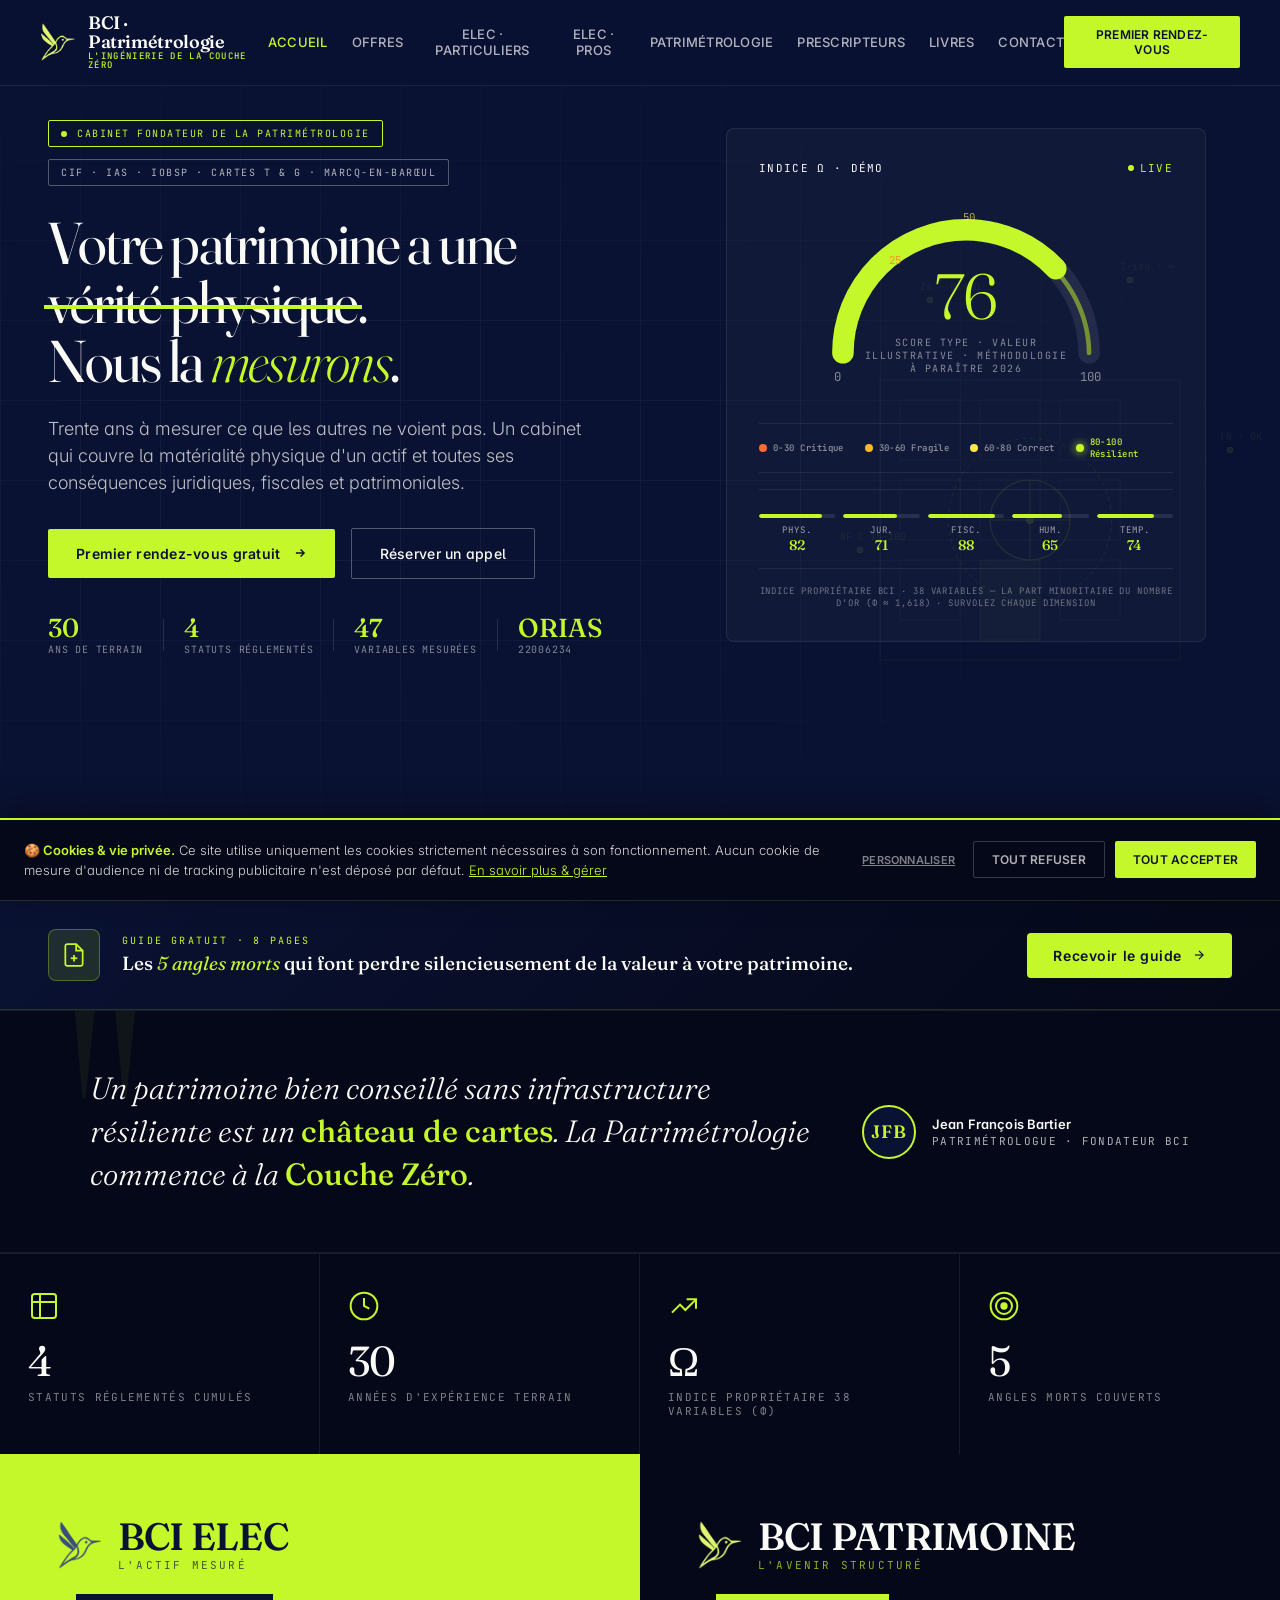
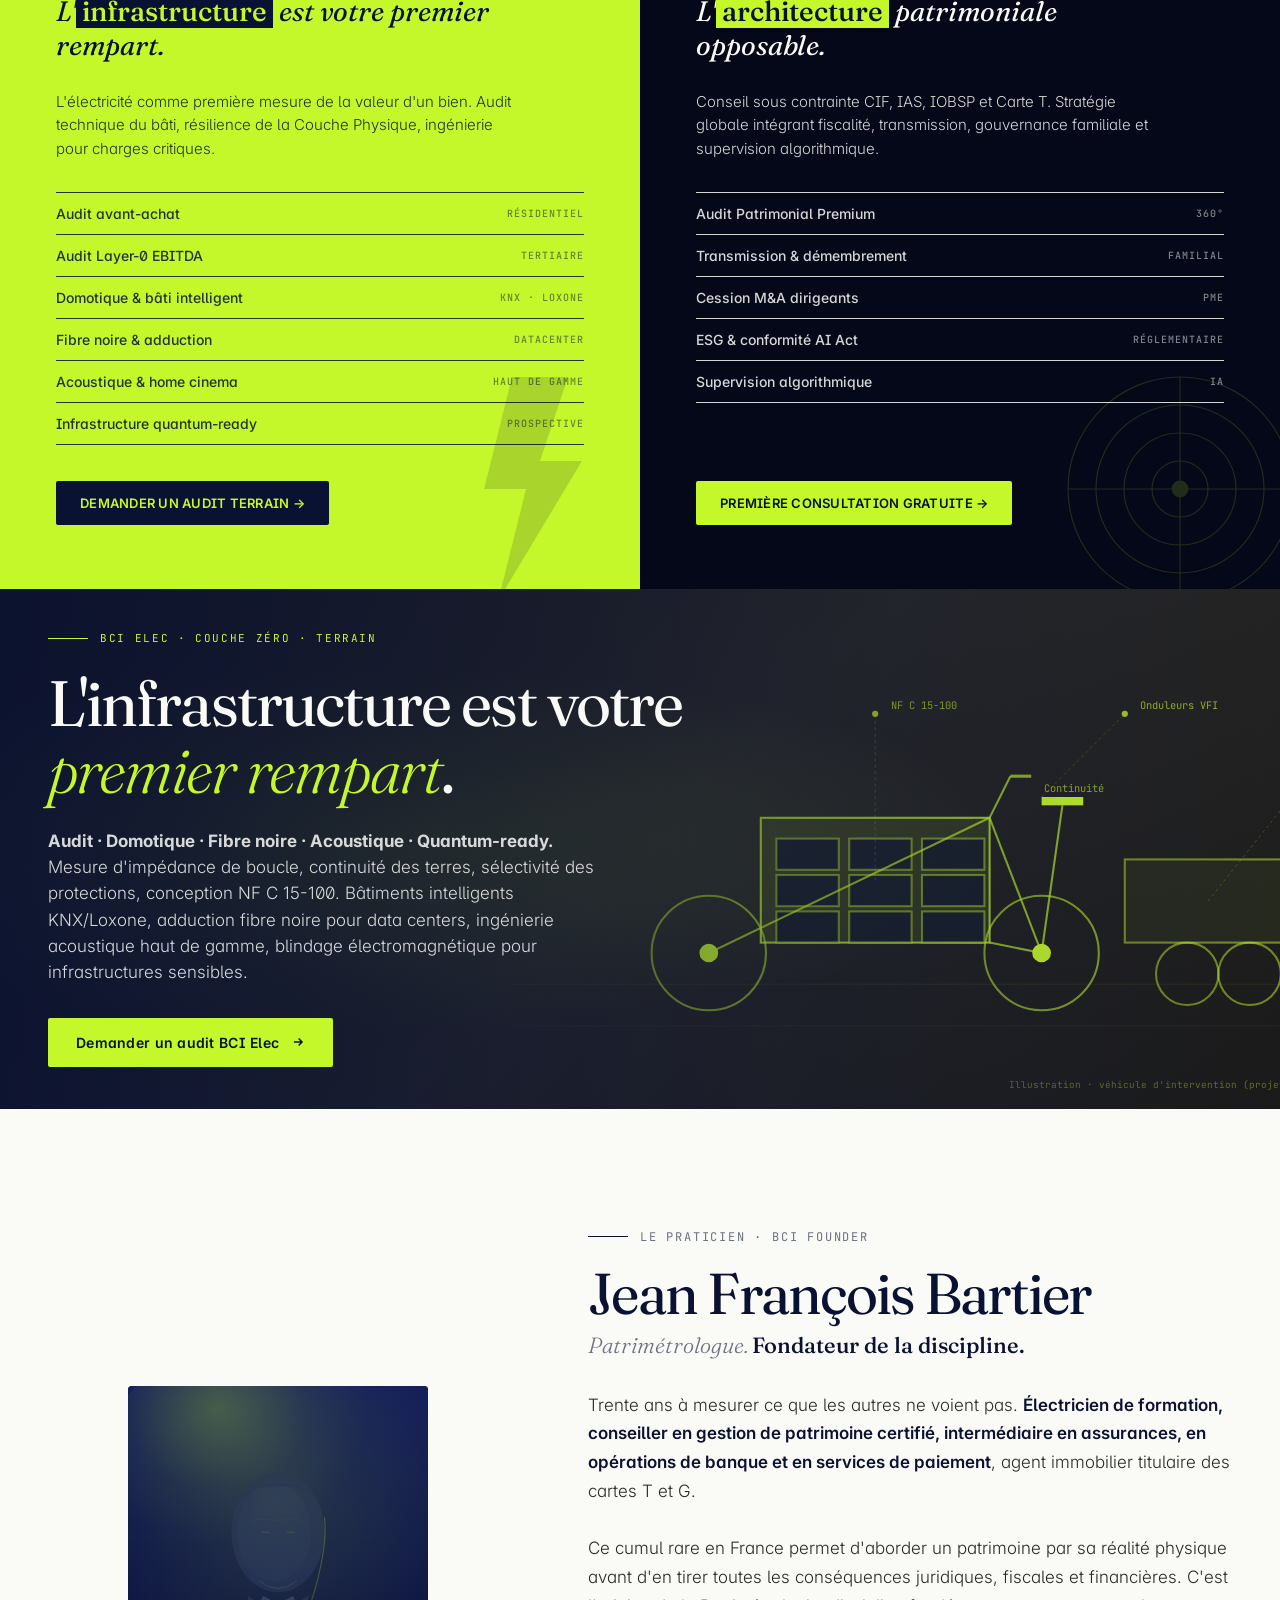
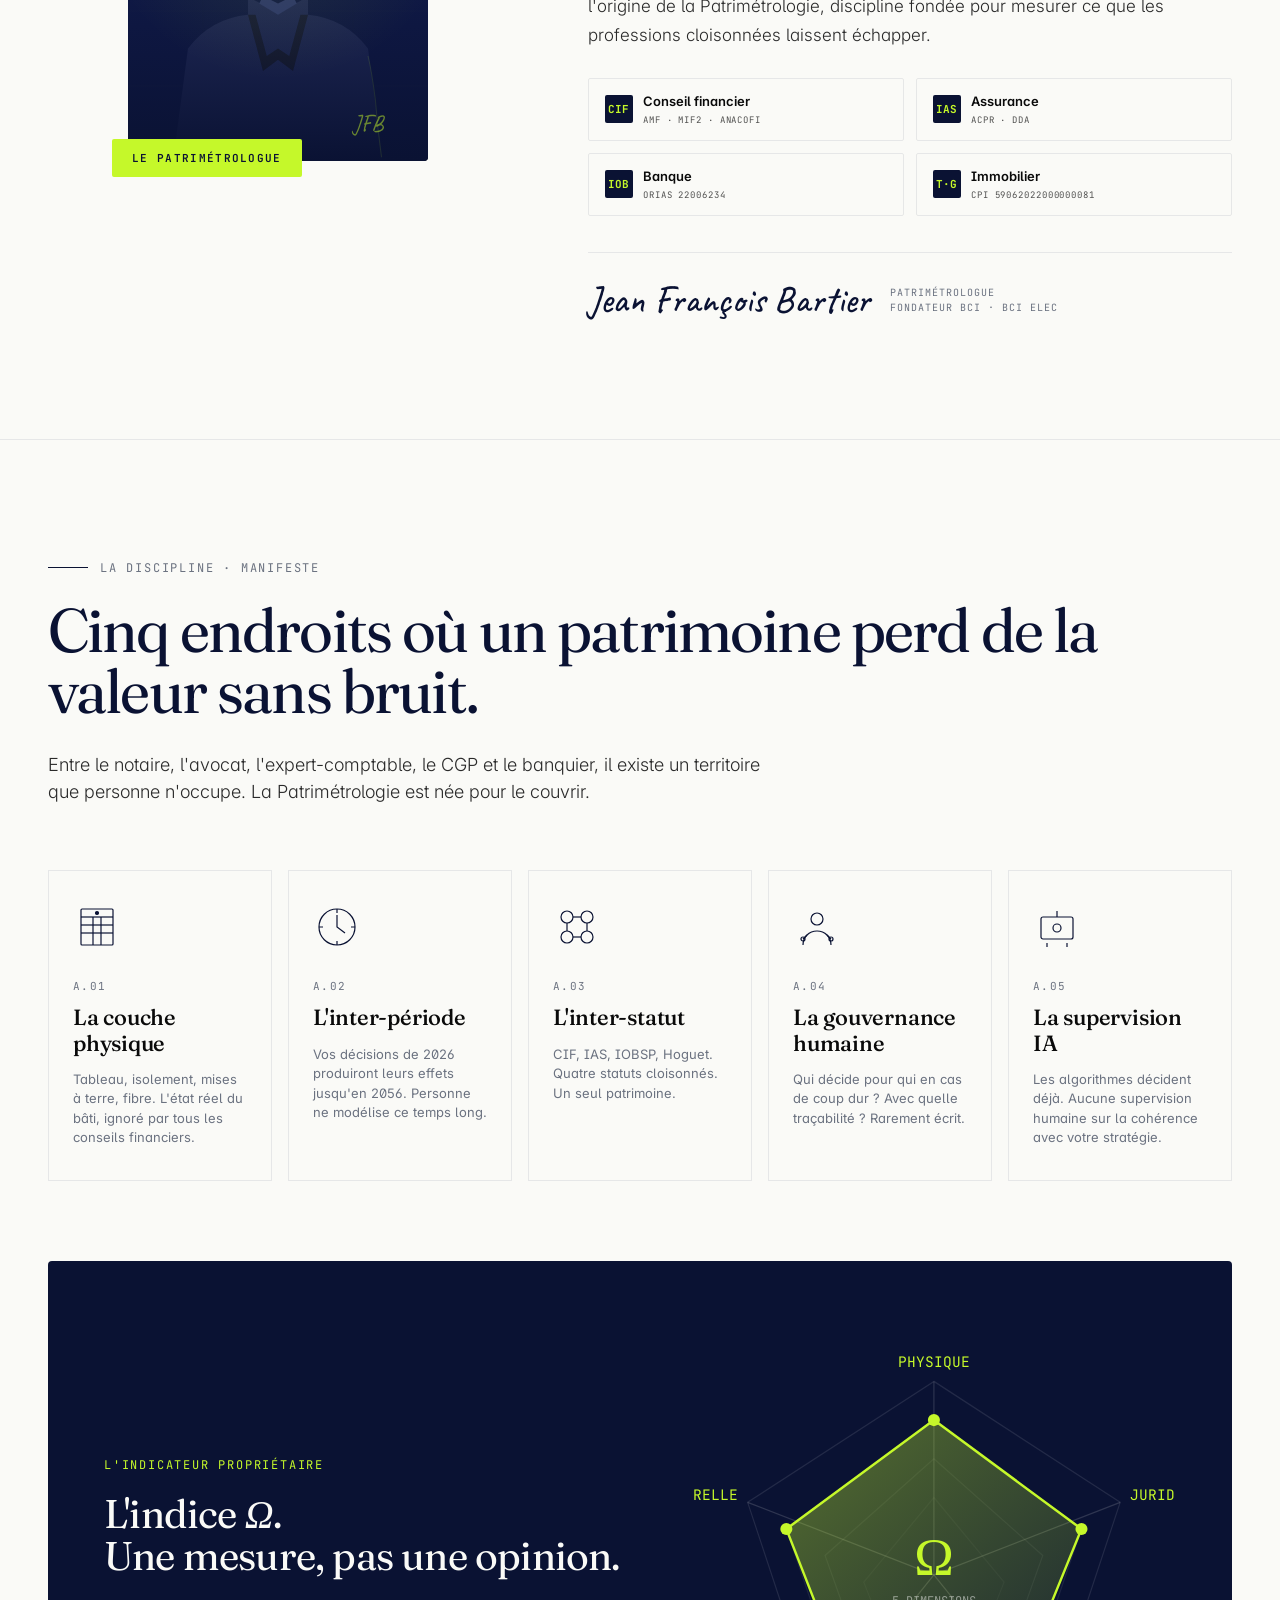
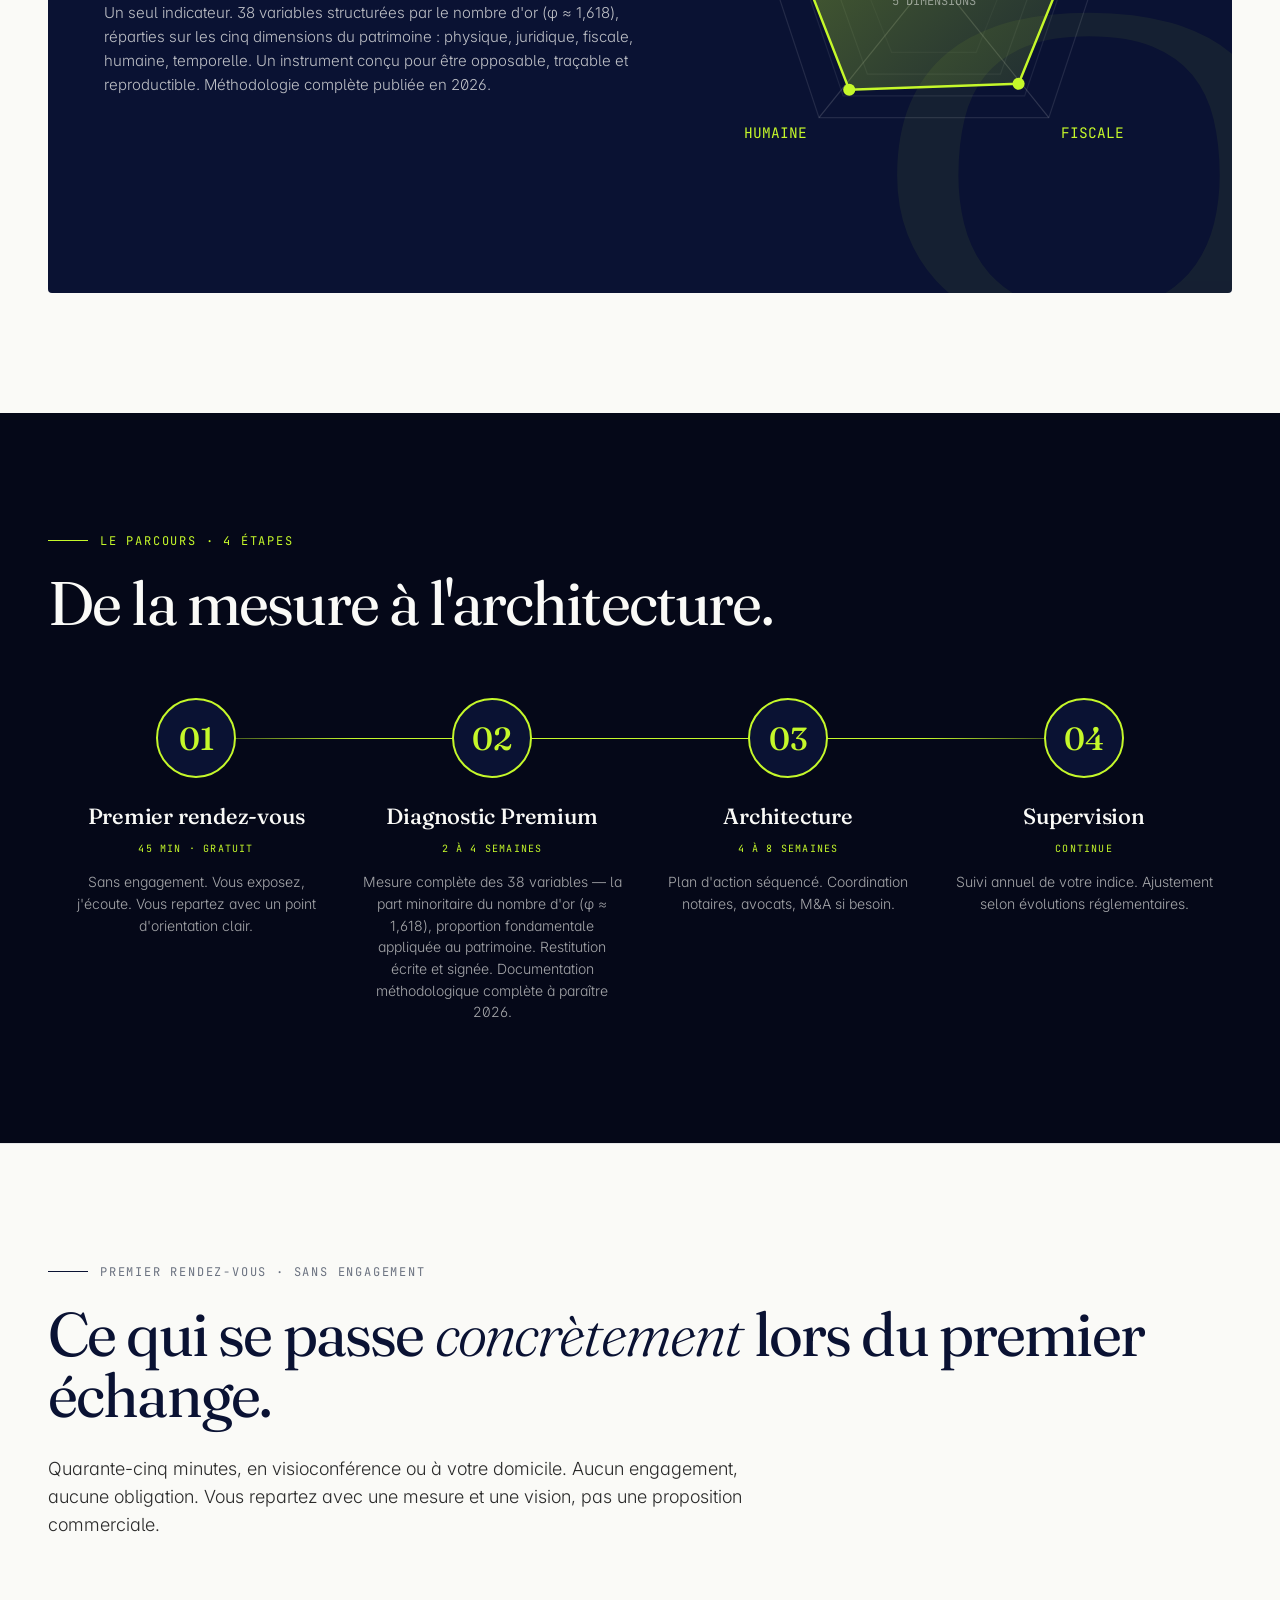
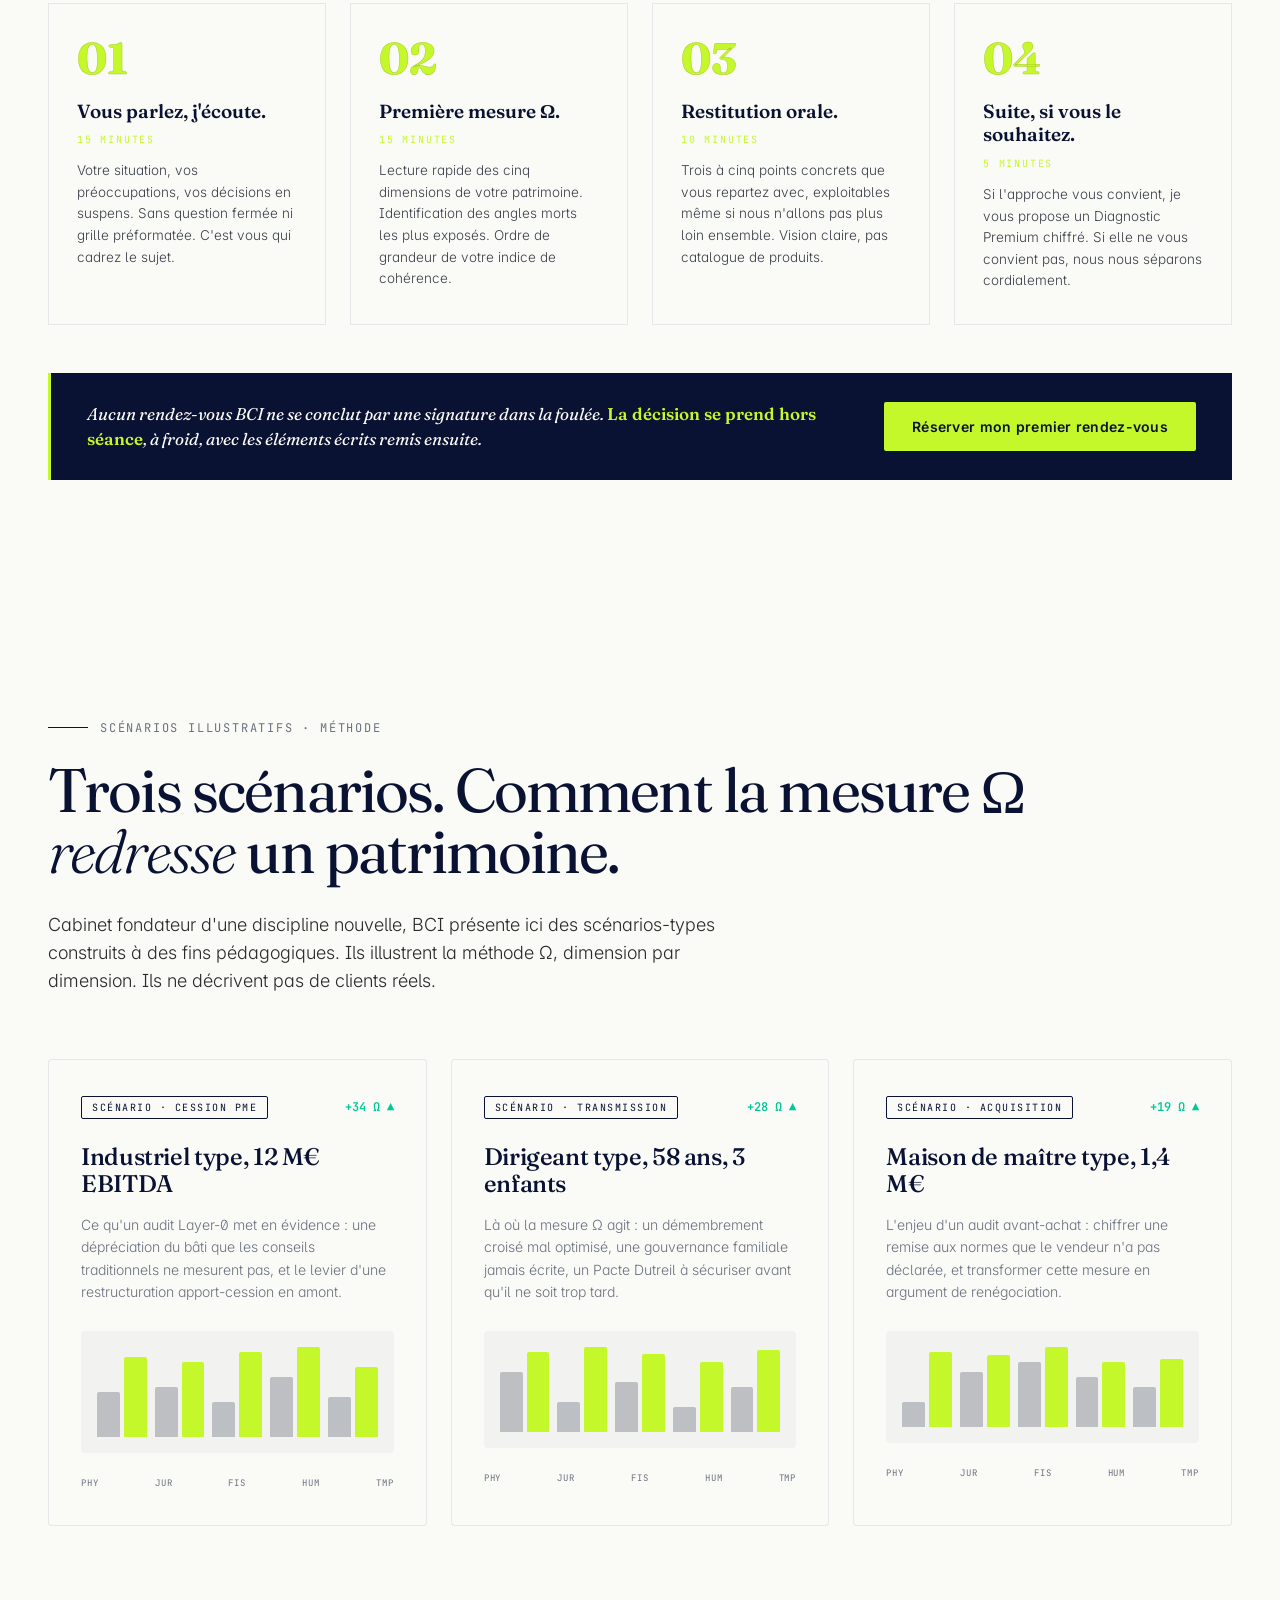
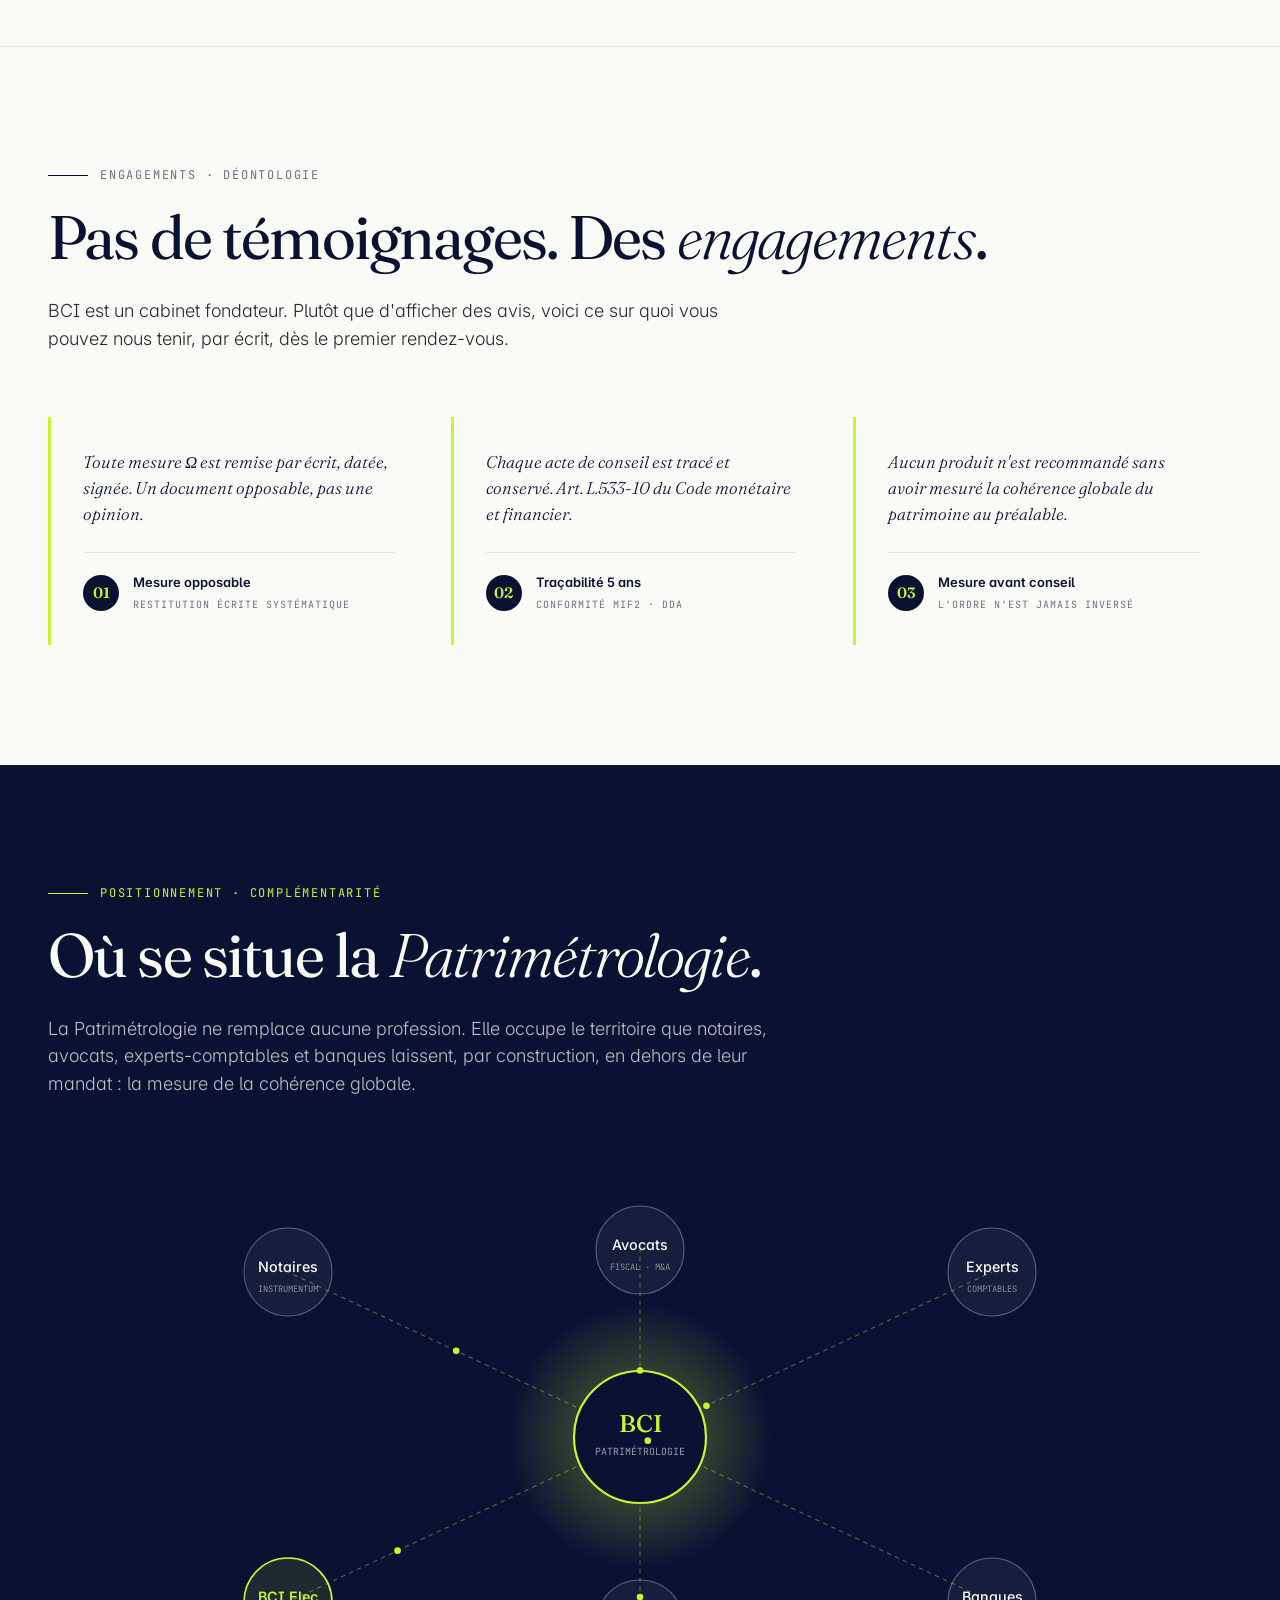
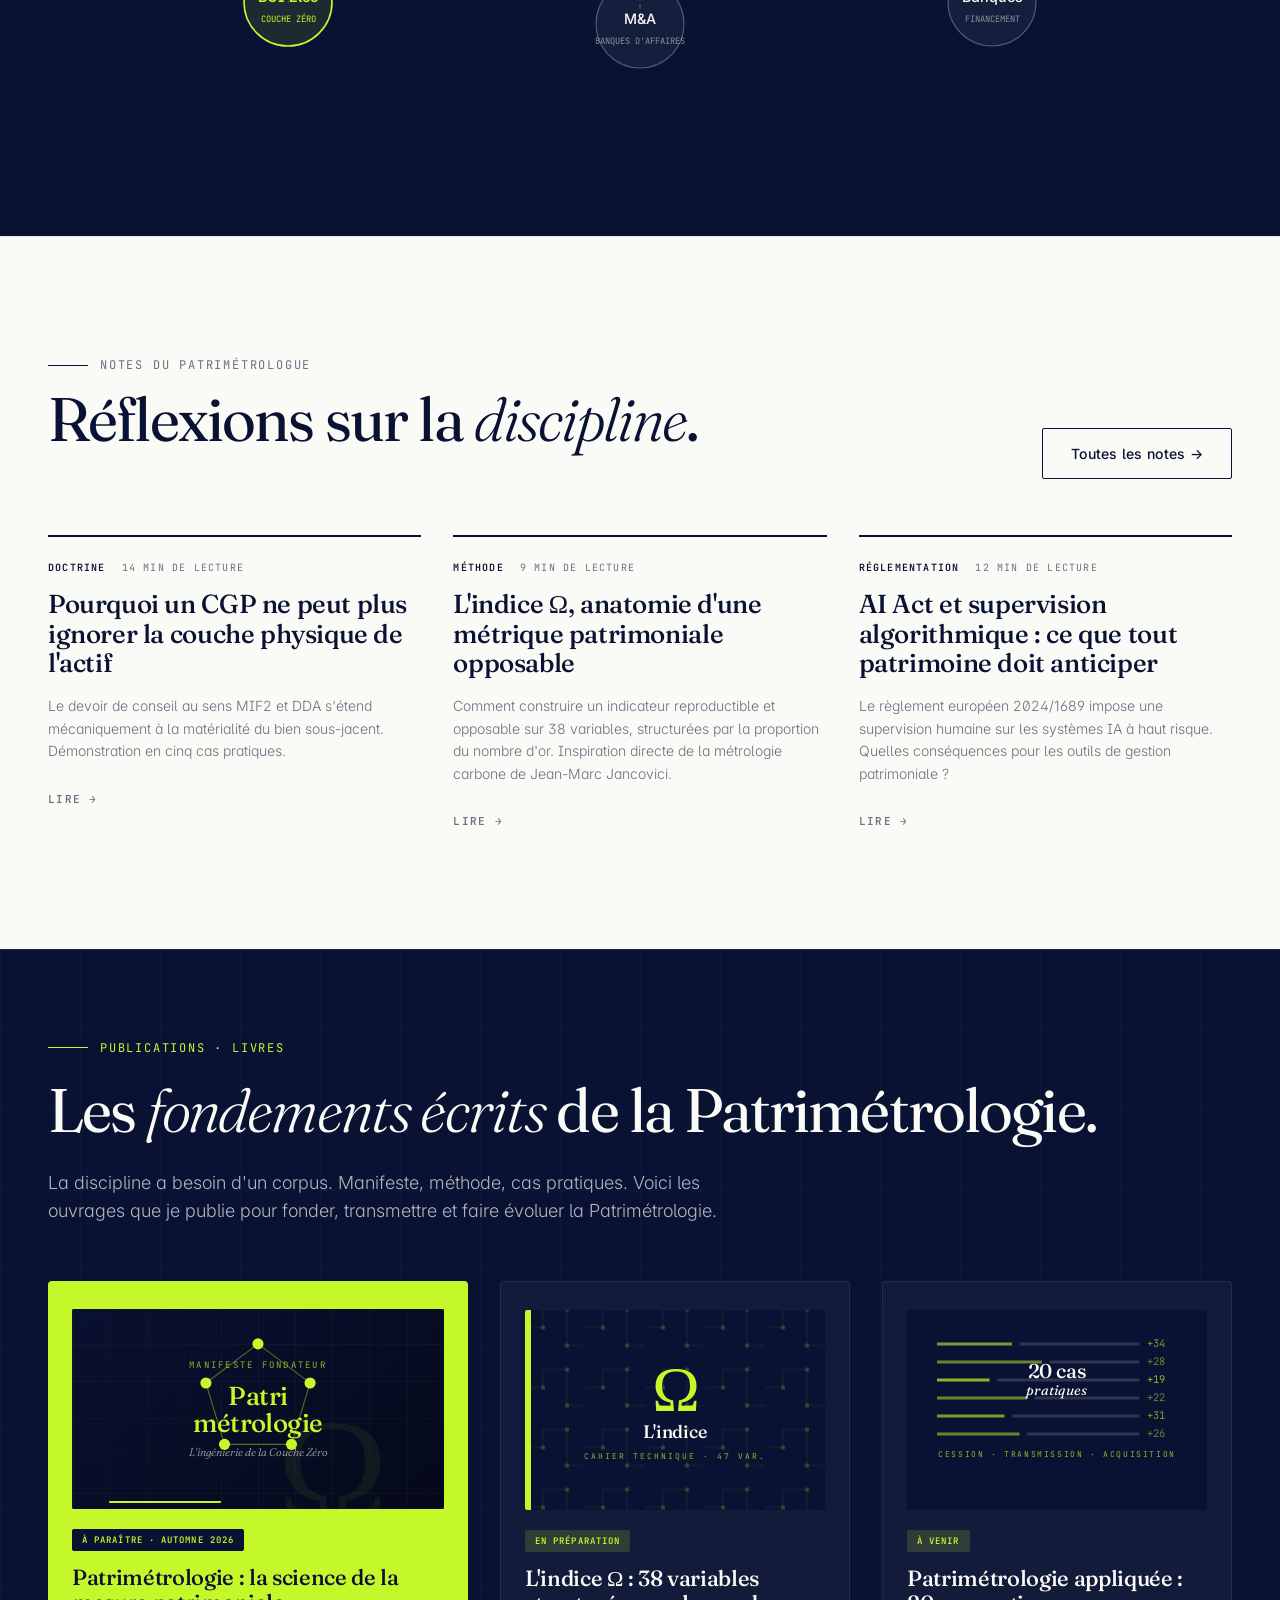
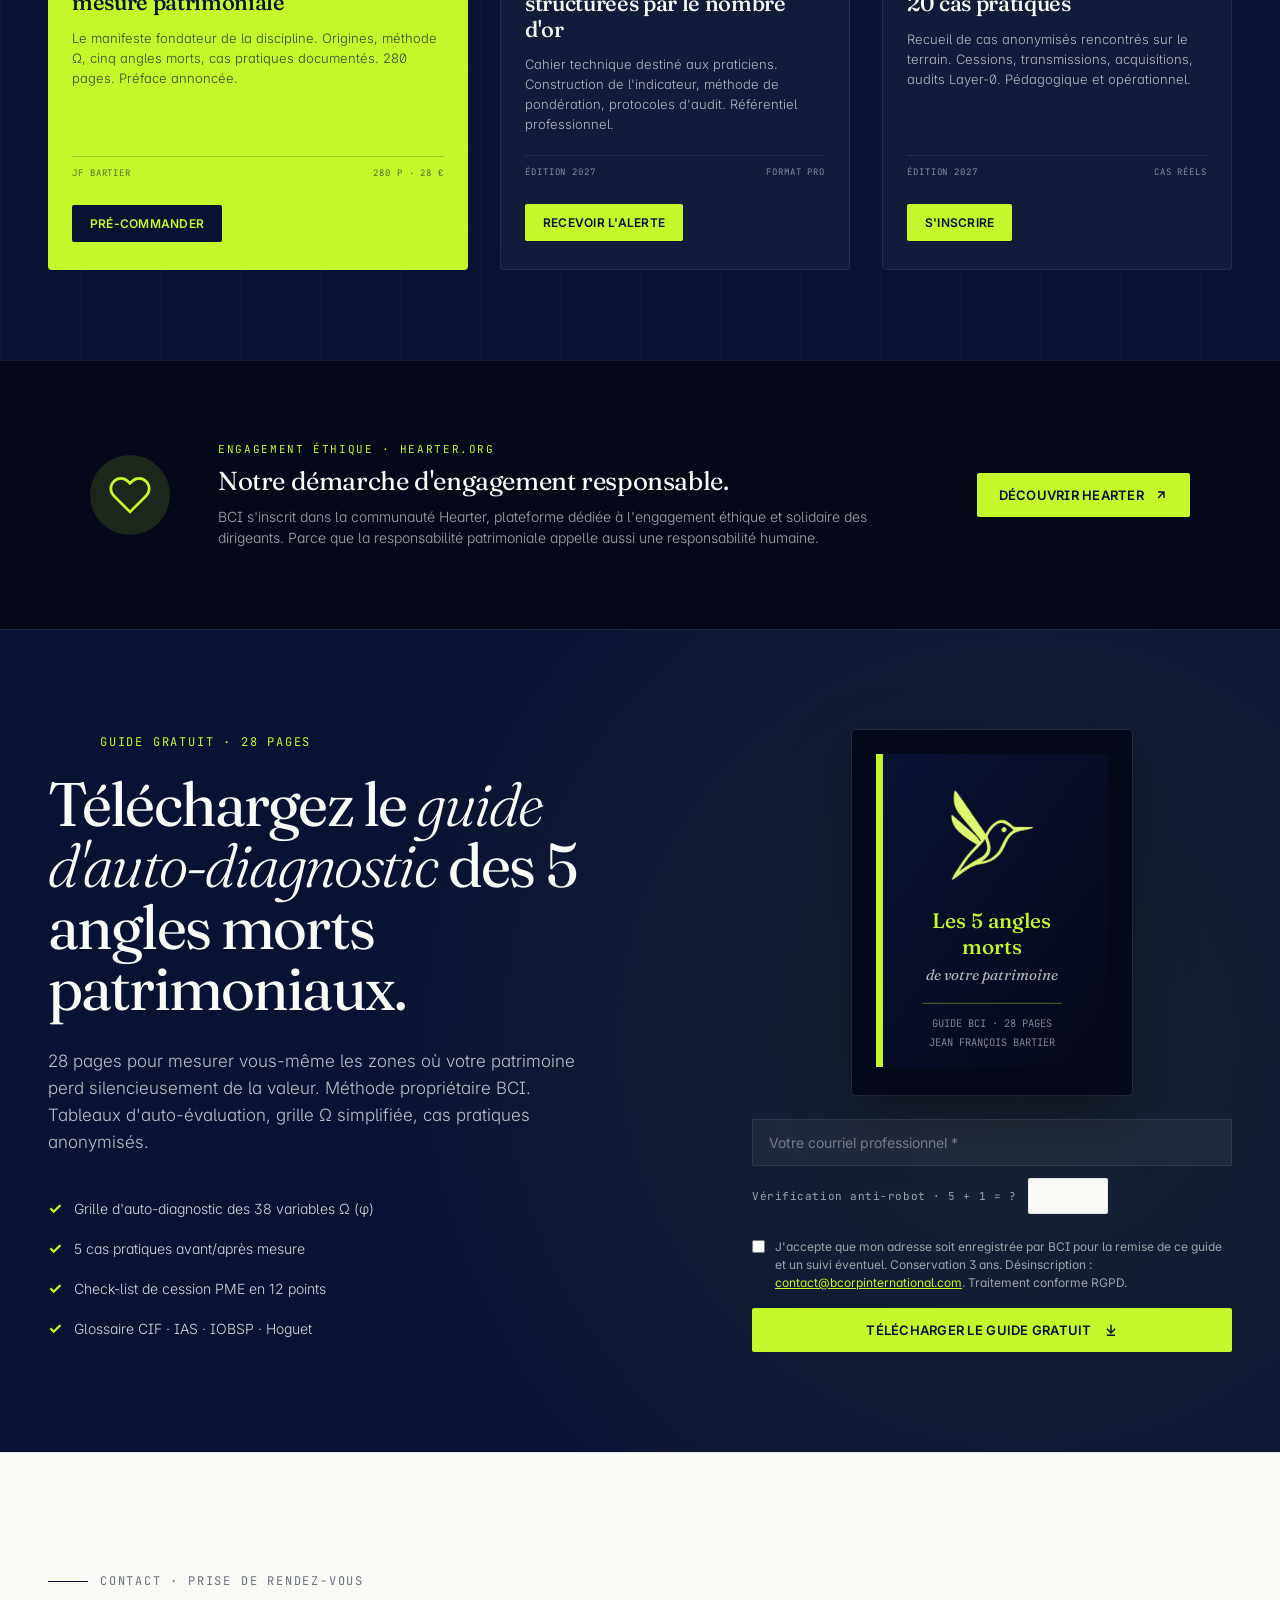
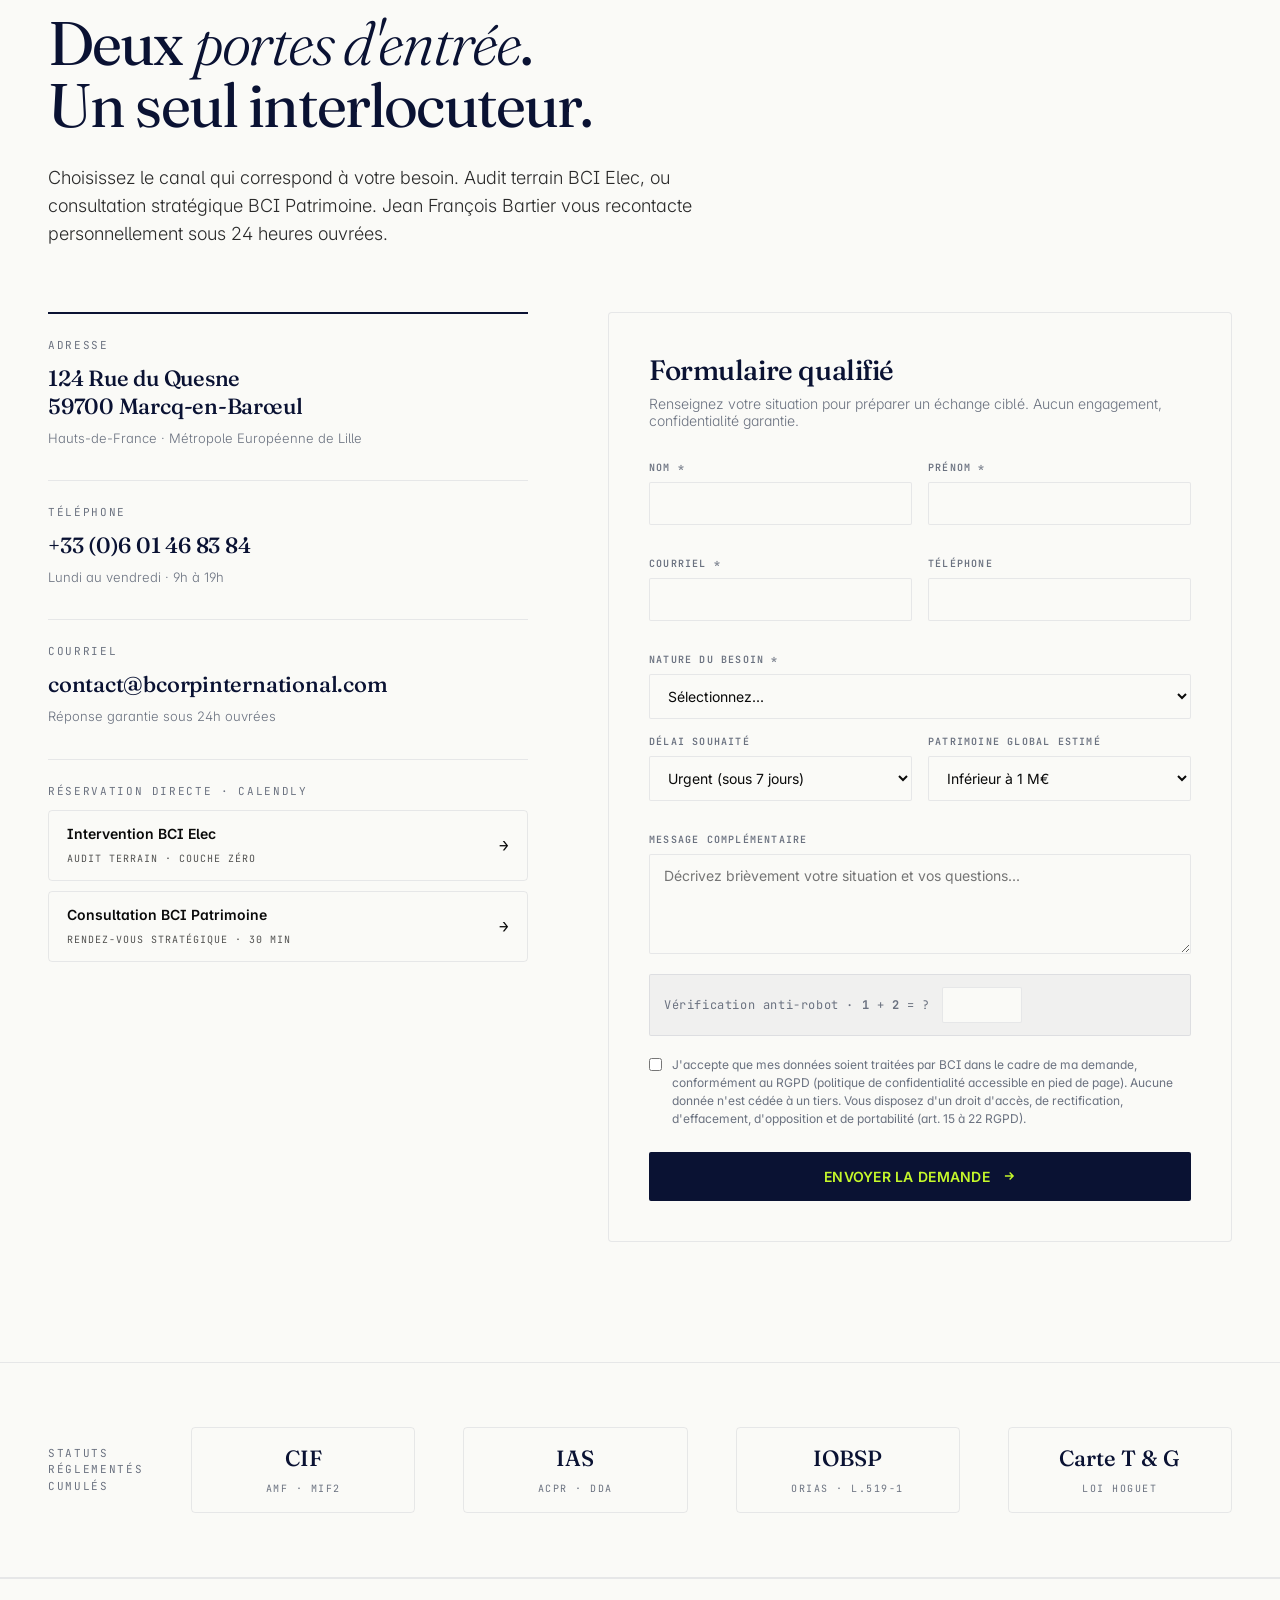
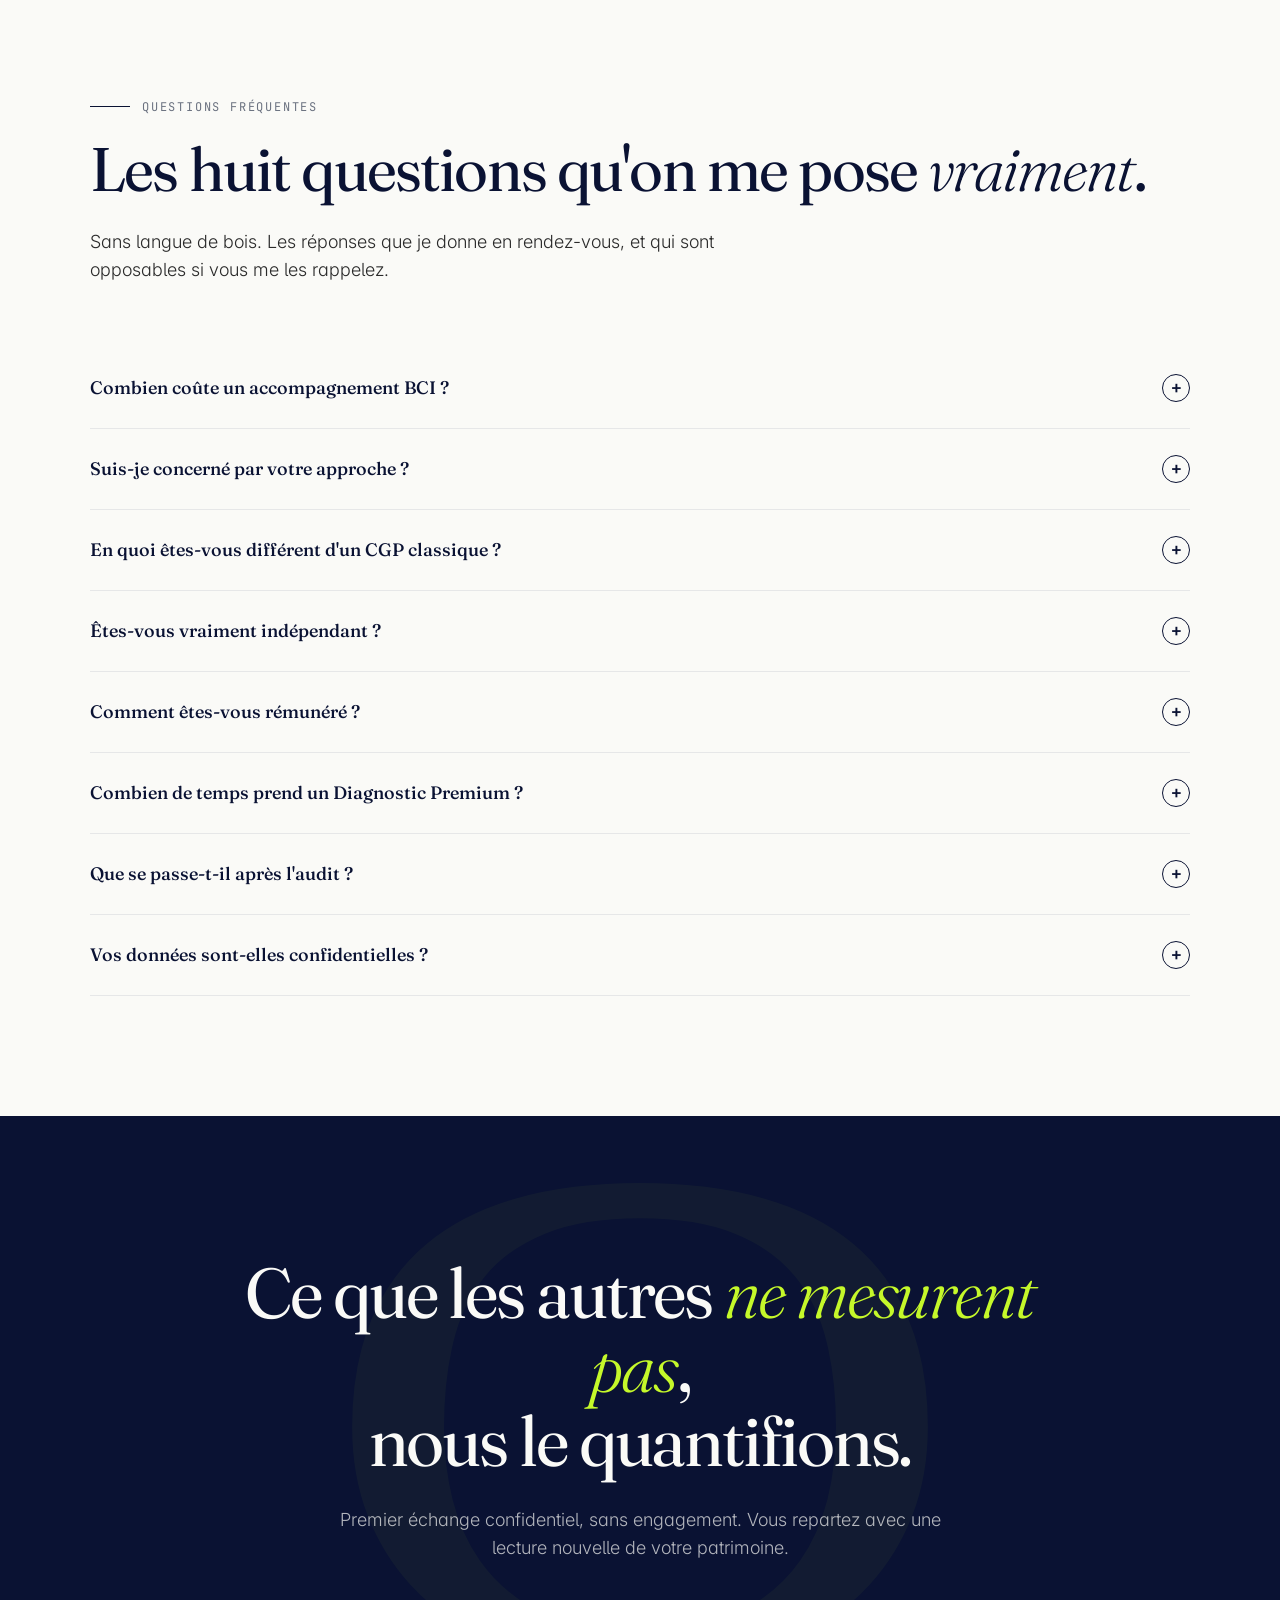
==== index.html @ 66fe727c "Add files via upload" ====
<!DOCTYPE html>
<html lang="fr">
<head>
<meta charset="UTF-8">
<meta name="viewport" content="width=device-width, initial-scale=1.0">

<!-- === SEO : Title & Description === -->
<title>BCI · Patrimétrologie — L'Ingénierie de la Couche Zéro | Cabinet fondateur</title>
<meta name="description" content="BCI · Cabinet fondateur de la Patrimétrologie. Audit patrimonial 360° (CIF/IAS/IOBSP/Carte T) et infrastructure électrique haut de gamme (domotique, fibre noire). Indice Ω opposable. Hauts-de-France.">
<meta name="keywords" content="patrimétrologie, conseil patrimonial Lille, CGP Marcq-en-Barœul, audit patrimoine, indice oméga, électricien Lille, domotique KNX, fibre noire, audit avant achat, transmission entreprise, cession PME">
<meta name="author" content="Jean François Bartier · BCI">
<meta name="robots" content="index, follow, max-snippet:-1, max-image-preview:large">
<meta name="geo.region" content="FR-HDF">
<meta name="geo.placename" content="Marcq-en-Barœul">
<meta name="geo.position" content="50.6669;3.0931">
<meta name="ICBM" content="50.6669, 3.0931">
<link rel="canonical" href="https://bcorpinternational.com/">

<!-- === Open Graph (Facebook, LinkedIn, WhatsApp) === -->
<meta property="og:type" content="website">
<meta property="og:locale" content="fr_FR">
<meta property="og:site_name" content="BCI · Patrimétrologie">
<meta property="og:title" content="BCI · Patrimétrologie — L'Ingénierie de la Couche Zéro">
<meta property="og:description" content="Cabinet fondateur de la Patrimétrologie. La seule discipline qui mesure simultanément la réalité physique d'un actif et ses conséquences juridiques, fiscales et patrimoniales.">
<meta property="og:url" content="https://bcorpinternational.com/">
<meta property="og:image" content="https://bcorpinternational.com/og-image.jpg">
<meta property="og:image:width" content="1200">
<meta property="og:image:height" content="630">
<meta property="og:image:alt" content="BCI Patrimétrologie · Colibri en vol sur fond bleu nuit">

<!-- === Twitter Cards === -->
<meta name="twitter:card" content="summary_large_image">
<meta name="twitter:title" content="BCI · Patrimétrologie — L'Ingénierie de la Couche Zéro">
<meta name="twitter:description" content="Cabinet fondateur de la Patrimétrologie. Architecture patrimoniale opposable et mesure de la Couche Zéro physique des actifs.">

<!-- === JSON-LD Schema.org === -->
<script type="application/ld+json">
{
  "@context": "https://schema.org",
  "@graph": [
    {
      "@type": "ProfessionalService",
      "@id": "https://bcorpinternational.com/#organization",
      "name": "BCI · Patrimétrologie",
      "alternateName": ["BCI", "BCI Patrimoine", "BCI Elec"],
      "url": "https://bcorpinternational.com",
      "logo": "https://bcorpinternational.com/logo.png",
      "image": "https://bcorpinternational.com/og-image.jpg",
      "description": "Cabinet fondateur de la Patrimétrologie. Audit patrimonial 360° sous statuts cumulés CIF, IAS, IOBSP et Cartes T & G. Ingénierie d'infrastructures électriques haut de gamme.",
      "foundingDate": "1992",
      "address": {
        "@type": "PostalAddress",
        "streetAddress": "124 Rue du Quesne",
        "addressLocality": "Marcq-en-Barœul",
        "postalCode": "59700",
        "addressRegion": "Hauts-de-France",
        "addressCountry": "FR"
      },
      "geo": {
        "@type": "GeoCoordinates",
        "latitude": 50.6669,
        "longitude": 3.0931
      },
      "telephone": "+33601468384",
      "email": "contact@bcorpinternational.com",
      "areaServed": {
        "@type": "Country",
        "name": "France"
      },
      "priceRange": "€€€€",
      "openingHoursSpecification": {
        "@type": "OpeningHoursSpecification",
        "dayOfWeek": ["Monday", "Tuesday", "Wednesday", "Thursday", "Friday"],
        "opens": "09:00",
        "closes": "19:00"
      },
      "founder": {
        "@id": "https://bcorpinternational.com/#person"
      },
      "knowsAbout": [
        "Patrimétrologie",
        "Conseil en investissements financiers",
        "Intermédiation en assurances",
        "Intermédiation en opérations de banque",
        "Audit électrique",
        "Domotique",
        "Fibre noire",
        "Cession PME",
        "Transmission familiale"
      ],
      "identifier": [
        {"@type": "PropertyValue", "propertyID": "RCS", "value": "415 014 539 Lille Métropole"},
        {"@type": "PropertyValue", "propertyID": "ORIAS", "value": "22006234"},
        {"@type": "PropertyValue", "propertyID": "CPI", "value": "59062022000000081"},
        {"@type": "PropertyValue", "propertyID": "SIREN_BCI_ELEC", "value": "999 175 839"}
      ]
    },
    {
      "@type": "Person",
      "@id": "https://bcorpinternational.com/#person",
      "name": "Jean François Bartier",
      "jobTitle": "Patrimétrologue, Fondateur BCI",
      "description": "Patrimétrologue, fondateur de la discipline. Conseiller en gestion de patrimoine certifié (CIF), intermédiaire en assurances (IAS), intermédiaire en opérations de banque (IOBSP), agent immobilier (Cartes T et G), électricien de formation.",
      "url": "https://bcorpinternational.com",
      "sameAs": [
        "https://www.linkedin.com/in/jean-francois-bartier/"
      ],
      "knowsAbout": ["Patrimétrologie", "Indice Ω", "Architecture patrimoniale"],
      "worksFor": {
        "@id": "https://bcorpinternational.com/#organization"
      }
    },
    {
      "@type": "WebSite",
      "@id": "https://bcorpinternational.com/#website",
      "url": "https://bcorpinternational.com",
      "name": "BCI · Patrimétrologie",
      "publisher": {
        "@id": "https://bcorpinternational.com/#organization"
      },
      "inLanguage": "fr-FR"
    },
    {
      "@type": "DefinedTerm",
      "name": "Patrimétrologie",
      "description": "Science pluridisciplinaire de la mesure exacte, de l'architecture systémique et de la certification de la cohérence patrimoniale, intégrant les dimensions juridiques, fiscales, financières, techniques et humaines du patrimoine.",
      "inDefinedTermSet": "https://bcorpinternational.com/glossaire"
    }
  ]
}
</script>

<link rel="preconnect" href="https://fonts.googleapis.com">
<link rel="preconnect" href="https://fonts.gstatic.com" crossorigin>
<link href="https://fonts.googleapis.com/css2?family=Fraunces:opsz,wght@9..144,300;9..144,400;9..144,500;9..144,600;9..144,700;9..144,900&family=JetBrains+Mono:wght@400;500;700&family=Inter:wght@300;400;500;600;700&family=Caveat:wght@400;500;600&display=swap" rel="stylesheet">

<style>
:root {
  --night: #0A1233;
  --night-deep: #050818;
  --night-mid: #15205a;
  --acid: #C5F82A;
  --acid-dim: #9ACC1F;
  --acid-soft: rgba(197, 248, 42, 0.12);
  --bone: #FAFAF7;
  --ink: #0A0A0A;
  --ash: #6B7280;
  --line: rgba(250, 250, 247, 0.08);
  --line-dark: rgba(10, 18, 51, 0.08);
  --warning: #FF6B35;
  --success: #00C896;

  --font-display: 'Fraunces', Georgia, serif;
  --font-body: 'Inter', -apple-system, sans-serif;
  --font-mono: 'JetBrains Mono', monospace;
  --font-hand: 'Caveat', cursive;
}

* { margin: 0; padding: 0; box-sizing: border-box; }
html { scroll-behavior: smooth; }

body {
  font-family: var(--font-body);
  background: var(--bone);
  color: var(--ink);
  overflow-x: hidden;
  font-feature-settings: "ss01", "ss02", "cv11";
}

/* ============== LOGO COLIBRI ============== */
.colibri-svg { display: inline-block; vertical-align: middle; }

/* ============== NAVIGATION ============== */
.nav {
  position: fixed;
  top: 0; left: 0; right: 0;
  z-index: 100;
  padding: 14px 40px;
  display: flex;
  align-items: center;
  justify-content: space-between;
  background: rgba(10, 18, 51, 0.94);
  backdrop-filter: blur(20px);
  border-bottom: 1px solid var(--line);
}

.nav-logo {
  display: flex;
  align-items: center;
  gap: 12px;
  color: var(--bone);
  text-decoration: none;
  font-family: var(--font-display);
  font-weight: 600;
  font-size: 18px;
  letter-spacing: -0.02em;
  cursor: pointer;
  background: none;
  border: none;
}

.nav-logo .colibri-svg { width: 38px; height: 38px; }
.nav-logo-text { display: flex; flex-direction: column; line-height: 1.05; text-align: left; }
.nav-logo-text strong { font-weight: 600; }
.nav-logo-text small {
  font-family: var(--font-mono);
  font-size: 9px;
  letter-spacing: 0.15em;
  text-transform: uppercase;
  color: var(--acid);
  font-weight: 500;
}

.nav-links { display: flex; align-items: center; gap: 24px; }

.nav-link {
  color: var(--bone);
  text-decoration: none;
  font-size: 13px;
  font-weight: 500;
  letter-spacing: 0.02em;
  text-transform: uppercase;
  opacity: 0.7;
  transition: opacity 0.2s;
  cursor: pointer;
  background: none;
  border: none;
  font-family: inherit;
  padding: 6px 0;
}

.nav-link:hover, .nav-link.active { opacity: 1; }
.nav-link.active { color: var(--acid); }

.nav-cta {
  background: var(--acid);
  color: var(--night);
  padding: 11px 18px;
  border-radius: 2px;
  font-size: 12px;
  font-weight: 600;
  letter-spacing: 0.02em;
  text-transform: uppercase;
  border: none;
  cursor: pointer;
  font-family: inherit;
  transition: transform 0.15s, background 0.15s;
}

.nav-cta:hover { transform: translateY(-1px); background: var(--bone); }

/* ============== STICKY CTA FLOATING ============== */
.sticky-cta {
  position: fixed;
  bottom: 24px;
  right: 24px;
  z-index: 90;
  display: flex;
  flex-direction: column;
  gap: 10px;
  opacity: 0;
  transform: translateY(20px);
  transition: opacity 0.4s, transform 0.4s;
  pointer-events: none;
}

.sticky-cta.visible {
  opacity: 1;
  transform: translateY(0);
  pointer-events: auto;
}

.sticky-btn {
  background: var(--acid);
  color: var(--night);
  border: none;
  padding: 14px 20px;
  font-family: var(--font-body);
  font-size: 13px;
  font-weight: 600;
  letter-spacing: 0.02em;
  text-transform: uppercase;
  border-radius: 50px;
  cursor: pointer;
  display: flex;
  align-items: center;
  gap: 10px;
  box-shadow: 0 8px 24px rgba(10, 18, 51, 0.3);
  transition: transform 0.2s, box-shadow 0.2s;
  white-space: nowrap;
}

.sticky-btn:hover {
  transform: translateY(-2px);
  box-shadow: 0 12px 32px rgba(197, 248, 42, 0.4);
}

.sticky-btn.dark {
  background: var(--night);
  color: var(--acid);
  border: 1px solid var(--acid);
}

/* ============== HERO ============== */
.hero {
  background: var(--night);
  color: var(--bone);
  min-height: 100vh;
  padding: 120px 48px 60px;
  position: relative;
  overflow: hidden;
}

.hero::before {
  content: '';
  position: absolute;
  top: 0; left: 0; right: 0; bottom: 0;
  background-image:
    linear-gradient(var(--line) 1px, transparent 1px),
    linear-gradient(90deg, var(--line) 1px, transparent 1px);
  background-size: 80px 80px;
  opacity: 0.5;
  pointer-events: none;
  mask-image: radial-gradient(ellipse at 30% 50%, black 20%, transparent 70%);
}

.hero-bg-illust {
  position: absolute;
  right: -100px;
  top: 50%;
  transform: translateY(-50%);
  width: 700px;
  height: 700px;
  pointer-events: none;
  opacity: 0.12;
}

.hero-content {
  max-width: 1400px;
  margin: 0 auto;
  position: relative;
  z-index: 2;
  display: grid;
  grid-template-columns: 1.05fr 0.95fr;
  gap: 64px;
  align-items: start;
}

.hero-left { animation: fadeUp 1s ease-out; }

.hero-tags { display: flex; gap: 12px; margin-bottom: 28px; flex-wrap: wrap; }

.hero-tag {
  display: inline-flex;
  align-items: center;
  gap: 10px;
  font-family: var(--font-mono);
  font-size: 10px;
  letter-spacing: 0.15em;
  text-transform: uppercase;
  color: var(--acid);
  padding: 6px 12px;
  border: 1px solid var(--acid);
  border-radius: 2px;
}

.hero-tag.alt {
  color: rgba(250, 250, 247, 0.7);
  border-color: rgba(250, 250, 247, 0.3);
}

.hero-tag-dot { width: 6px; height: 6px; background: var(--acid); border-radius: 50%; animation: pulse 2s infinite; }

@keyframes pulse { 0%, 100% { opacity: 1; } 50% { opacity: 0.3; } }
@keyframes fadeUp { from { opacity: 0; transform: translateY(20px); } to { opacity: 1; transform: translateY(0); } }

.hero-title {
  font-family: var(--font-display);
  font-size: clamp(42px, 4.6vw, 68px);
  line-height: 1.0;
  font-weight: 400;
  letter-spacing: -0.03em;
  margin-bottom: 24px;
  font-variation-settings: "opsz" 144;
}

.hero-title em { font-style: italic; font-weight: 300; color: var(--acid); }

.hero-title .strike { position: relative; display: inline-block; }

.hero-title .strike::after {
  content: '';
  position: absolute;
  left: -4px; right: -4px;
  top: 55%;
  height: 4px;
  background: var(--acid);
  transform: scaleX(0);
  transform-origin: left;
  animation: strike 0.7s ease-out 1.2s forwards;
}

@keyframes strike { to { transform: scaleX(1); } }

.hero-sub { font-size: 18px; line-height: 1.5; color: rgba(250, 250, 247, 0.75); margin-bottom: 32px; font-weight: 300; max-width: 560px; }

.hero-cta-group { display: flex; gap: 16px; align-items: center; flex-wrap: wrap; }

.hero-trust {
  display: flex;
  align-items: center;
  gap: 20px;
  margin-top: 36px;
  flex-wrap: wrap;
}
.hero-trust-item { display: flex; flex-direction: column; gap: 2px; }
.hero-trust-num {
  font-family: var(--font-display);
  font-size: 26px;
  font-weight: 500;
  color: var(--acid);
  line-height: 1;
}
.hero-trust-lbl {
  font-family: var(--font-mono);
  font-size: 10px;
  letter-spacing: 0.08em;
  text-transform: uppercase;
  color: rgba(250, 250, 247, 0.5);
}
.hero-trust-sep {
  width: 1px;
  height: 32px;
  background: rgba(250, 250, 247, 0.12);
}
@media (max-width: 600px) {
  .hero-trust { gap: 14px; }
  .hero-trust-num { font-size: 21px; }
  .hero-trust-sep { display: none; }
}

.btn-primary {
  background: var(--acid);
  color: var(--night);
  padding: 16px 28px;
  border: none;
  font-family: var(--font-body);
  font-size: 14px;
  font-weight: 600;
  letter-spacing: 0.02em;
  cursor: pointer;
  border-radius: 2px;
  display: inline-flex;
  align-items: center;
  gap: 12px;
  transition: transform 0.2s, box-shadow 0.2s;
}

.btn-primary:hover { transform: translateY(-2px); box-shadow: 0 12px 32px rgba(197, 248, 42, 0.25); }
.btn-primary svg { transition: transform 0.2s; }
.btn-primary:hover svg { transform: translateX(4px); }

.btn-secondary {
  background: transparent;
  color: var(--bone);
  padding: 16px 28px;
  border: 1px solid rgba(250, 250, 247, 0.3);
  font-family: var(--font-body);
  font-size: 14px;
  font-weight: 500;
  letter-spacing: 0.02em;
  cursor: pointer;
  border-radius: 2px;
  transition: all 0.2s;
}

.btn-secondary:hover { border-color: var(--acid); color: var(--acid); }

/* HERO RIGHT - Omega Card */
.hero-right { display: flex; align-items: flex-start; justify-content: center; position: relative; animation: fadeUp 1.2s ease-out 0.3s both; padding-top: 8px; }

.omega-card {
  width: 100%;
  max-width: 480px;
  background: rgba(250, 250, 247, 0.03);
  backdrop-filter: blur(20px);
  border: 1px solid var(--line);
  border-radius: 8px;
  padding: 32px;
  position: relative;
  overflow: hidden;
}

.omega-card-header { display: flex; justify-content: space-between; align-items: center; margin-bottom: 24px; font-family: var(--font-mono); font-size: 11px; letter-spacing: 0.12em; text-transform: uppercase; }
.omega-card-header .live { color: var(--acid); display: flex; align-items: center; gap: 6px; }
.omega-card-header .live::before { content: ''; width: 6px; height: 6px; background: var(--acid); border-radius: 50%; animation: pulse 2s infinite; }

.omega-gauge { width: 100%; height: 200px; position: relative; margin-bottom: 24px; }
.omega-gauge-svg { width: 100%; height: 100%; }
.omega-gauge-value { position: absolute; top: 60%; left: 50%; transform: translate(-50%, -50%); text-align: center; }
.omega-gauge-num { font-family: var(--font-display); font-size: 64px; font-weight: 300; color: var(--acid); line-height: 1; letter-spacing: -0.02em; }
.omega-gauge-label { font-family: var(--font-mono); font-size: 10px; letter-spacing: 0.15em; text-transform: uppercase; color: rgba(250, 250, 247, 0.5); margin-top: 8px; }

.omega-card-stats { display: grid; grid-template-columns: repeat(5, 1fr); gap: 8px; padding-top: 24px; border-top: 1px solid var(--line); }
.omega-stat { text-align: center; cursor: help; }
.omega-stat-bar { height: 4px; background: rgba(250, 250, 247, 0.1); border-radius: 2px; margin-bottom: 6px; overflow: hidden; }
.omega-stat-bar-fill { height: 100%; background: var(--acid); border-radius: 2px; animation: barFill 1.8s ease-out 0.8s both; transform-origin: left; }
@keyframes barFill { from { transform: scaleX(0); } }
.omega-stat-label { font-family: var(--font-mono); font-size: 9px; letter-spacing: 0.1em; text-transform: uppercase; color: rgba(250, 250, 247, 0.6); }
.omega-stat-val { font-family: var(--font-display); font-size: 14px; color: var(--acid); font-weight: 500; margin-top: 2px; line-height: 1; }

.omega-interpretation {
  display: grid;
  grid-template-columns: repeat(4, 1fr);
  gap: 8px;
  margin: 20px 0 16px;
  padding: 12px 0;
  border-top: 1px solid var(--line);
  border-bottom: 1px solid var(--line);
}
.omega-zone {
  display: flex;
  align-items: center;
  gap: 6px;
  font-family: var(--font-mono);
  font-size: 9px;
  letter-spacing: 0.05em;
  color: rgba(250, 250, 247, 0.55);
  font-weight: 500;
}
.omega-zone.active { color: var(--acid); }
.omega-zone-dot {
  width: 8px;
  height: 8px;
  border-radius: 50%;
  flex-shrink: 0;
}
.omega-zone.active .omega-zone-dot {
  box-shadow: 0 0 8px currentColor;
}
.omega-card-footer {
  margin-top: 16px;
  padding-top: 16px;
  border-top: 1px solid var(--line);
  font-family: var(--font-mono);
  font-size: 9px;
  letter-spacing: 0.1em;
  text-transform: uppercase;
  color: rgba(250, 250, 247, 0.4);
  text-align: center;
}

/* CITATION JF BARTIER */
.quote-band {
  background: var(--night-deep);
  border-top: 1px solid var(--line);
  border-bottom: 1px solid var(--line);
  padding: 56px 48px;
  position: relative;
  overflow: hidden;
}

.quote-band::before {
  content: '"';
  position: absolute;
  font-family: var(--font-display);
  font-size: 400px;
  line-height: 0.8;
  font-weight: 300;
  color: var(--acid);
  opacity: 0.05;
  left: 5%;
  top: -10%;
  pointer-events: none;
}

.quote-wrap { max-width: 1100px; margin: 0 auto; position: relative; z-index: 2; display: grid; grid-template-columns: 1fr auto; gap: 48px; align-items: center; }
.quote-text { font-family: var(--font-display); font-size: clamp(22px, 2.4vw, 32px); line-height: 1.4; font-weight: 300; font-style: italic; color: var(--bone); }
.quote-text strong { color: var(--acid); font-style: normal; font-weight: 500; }
.quote-author { display: flex; align-items: center; gap: 16px; font-family: var(--font-mono); font-size: 11px; letter-spacing: 0.12em; text-transform: uppercase; color: rgba(250, 250, 247, 0.7); white-space: nowrap; }

.quote-author-icon {
  width: 54px; height: 54px;
  border-radius: 50%;
  border: 2px solid var(--acid);
  background: var(--night);
  flex-shrink: 0;
  display: grid;
  place-items: center;
  font-family: var(--font-display);
  color: var(--acid);
  font-weight: 600;
  font-size: 18px;
}

.quote-author-name { color: var(--bone); font-weight: 600; display: block; margin-bottom: 2px; font-family: var(--font-body); font-size: 13px; letter-spacing: 0.01em; text-transform: none; }

/* METRICS BAND */
.metrics-band { background: var(--night-deep); border-top: 1px solid var(--line); padding: 0; }
.metrics-band-wrap { max-width: 1400px; margin: 0 auto; display: grid; grid-template-columns: repeat(4, 1fr); }
.metric-cell { padding: 36px 28px; border-right: 1px solid var(--line); color: var(--bone); position: relative; transition: background 0.3s; }
.metric-cell:last-child { border-right: none; }
.metric-cell:hover { background: rgba(197, 248, 42, 0.04); }
.metric-cell-icon { width: 32px; height: 32px; margin-bottom: 14px; color: var(--acid); }
.metric-cell-value { font-family: var(--font-display); font-size: 42px; line-height: 1; font-weight: 400; color: var(--bone); margin-bottom: 8px; letter-spacing: -0.02em; }
.metric-cell-label { font-family: var(--font-mono); font-size: 11px; letter-spacing: 0.12em; text-transform: uppercase; color: rgba(250, 250, 247, 0.5); }

/* DUAL ENTRY */
.dual { display: grid; grid-template-columns: 1fr 1fr; min-height: 720px; }
.dual-card { padding: 64px 56px; position: relative; overflow: hidden; transition: all 0.4s; display: flex; flex-direction: column; }
.dual-elec { background: var(--acid); color: var(--night); }
.dual-patrimoine { background: var(--night-deep); color: var(--bone); }

.dual-card-illust { position: absolute; right: -40px; bottom: -40px; width: 280px; height: 280px; opacity: 0.15; pointer-events: none; }

.dual-brand { display: flex; align-items: center; gap: 14px; margin-bottom: 24px; position: relative; z-index: 2; }
.dual-brand-logo { width: 48px; height: 48px; flex-shrink: 0; }
.dual-brand-name { font-family: var(--font-display); font-size: 38px; font-weight: 600; letter-spacing: -0.02em; line-height: 1; }
.dual-brand-name span { font-family: var(--font-mono); font-size: 11px; letter-spacing: 0.15em; text-transform: uppercase; font-weight: 400; display: block; margin-top: 4px; opacity: 0.7; letter-spacing: 0.2em; }

.dual-tagline { font-family: var(--font-display); font-size: 28px; line-height: 1.2; margin-bottom: 28px; font-weight: 400; font-style: italic; position: relative; z-index: 2; max-width: 460px; }
.dual-tagline em { color: inherit; font-weight: 500; font-style: normal; }
.dual-elec .dual-tagline em { background: var(--night); color: var(--acid); padding: 0 6px; }
.dual-patrimoine .dual-tagline em { background: var(--acid); color: var(--night); padding: 0 6px; }

.dual-desc { font-size: 15px; line-height: 1.55; margin-bottom: 32px; max-width: 460px; font-weight: 300; position: relative; z-index: 2; opacity: 0.85; }
.dual-list { list-style: none; margin-bottom: 36px; position: relative; z-index: 2; }
.dual-list li { padding: 12px 0; border-top: 1px solid currentColor; font-size: 14px; font-weight: 500; display: flex; justify-content: space-between; align-items: center; opacity: 0.85; }
.dual-list li:last-child { border-bottom: 1px solid currentColor; }
.dual-list li span { font-family: var(--font-mono); font-size: 10px; opacity: 0.6; letter-spacing: 0.1em; }

.dual-cta {
  background: var(--night);
  color: var(--acid);
  padding: 14px 24px;
  border: none;
  font-family: var(--font-body);
  font-size: 13px;
  font-weight: 600;
  letter-spacing: 0.02em;
  cursor: pointer;
  border-radius: 2px;
  text-transform: uppercase;
  transition: all 0.2s;
  position: relative;
  z-index: 2;
  align-self: flex-start;
  margin-top: auto;
}

.dual-patrimoine .dual-cta { background: var(--acid); color: var(--night); }
.dual-cta:hover { transform: translateY(-2px); }

/* BCI ELEC PHOTO BANNER */
.elec-banner { position: relative; height: 520px; overflow: hidden; background: var(--night-deep); }
.elec-banner-placeholder { position: absolute; inset: 0; background: radial-gradient(ellipse at 30% 50%, rgba(197, 248, 42, 0.15) 0%, transparent 50%), linear-gradient(135deg, #1a1a1a 0%, #2a2a2a 50%, #1a1a1a 100%); }
.elec-banner::after { content: ''; position: absolute; inset: 0; background: linear-gradient(to right, rgba(10, 18, 51, 0.85) 0%, rgba(10, 18, 51, 0.3) 60%, transparent 100%); z-index: 2; }

.elec-banner-content { position: relative; z-index: 3; max-width: 1400px; margin: 0 auto; height: 100%; padding: 64px 48px; display: flex; flex-direction: column; justify-content: center; }

.elec-banner-tag { font-family: var(--font-mono); font-size: 11px; letter-spacing: 0.15em; text-transform: uppercase; color: var(--acid); margin-bottom: 24px; display: flex; align-items: center; gap: 12px; }
.elec-banner-tag::before { content: ''; width: 40px; height: 1px; background: var(--acid); }

.elec-banner-title { font-family: var(--font-display); font-size: clamp(40px, 5vw, 72px); line-height: 1.05; font-weight: 400; letter-spacing: -0.03em; color: var(--bone); margin-bottom: 24px; max-width: 720px; }
.elec-banner-title em { font-style: italic; color: var(--acid); font-weight: 300; }
.elec-banner-sub { font-size: 17px; line-height: 1.55; color: rgba(250, 250, 247, 0.85); max-width: 560px; font-weight: 300; margin-bottom: 32px; }
.elec-banner-svg { position: absolute; right: 0; top: 0; height: 100%; width: 60%; z-index: 1; }

/* PATRIMETROLOGUE PROFILE */
.patrimetrologue { background: var(--bone); padding: 120px 48px; border-bottom: 1px solid var(--line-dark); }
.patrim-wrap { max-width: 1300px; margin: 0 auto; display: grid; grid-template-columns: 1fr 1.4fr; gap: 80px; align-items: center; }

.patrim-portrait-wrap { position: relative; aspect-ratio: 4/5; max-width: 440px; margin: 0 auto; }
.patrim-portrait { width: 100%; height: 100%; background: var(--night-deep); border-radius: 4px; position: relative; overflow: hidden; }
.patrim-portrait::before { content: ''; position: absolute; inset: 0; background: radial-gradient(circle at 50% 30%, rgba(197, 248, 42, 0.12) 0%, transparent 60%); }
.patrim-portrait-tag { position: absolute; bottom: -16px; left: -16px; background: var(--acid); color: var(--night); padding: 12px 20px; font-family: var(--font-mono); font-size: 11px; letter-spacing: 0.12em; text-transform: uppercase; font-weight: 600; z-index: 2; border-radius: 2px; }
.patrim-portrait-frame { position: absolute; inset: -16px; border: 1px solid var(--night); z-index: -1; border-radius: 4px; }

.patrim-info-eyebrow { font-family: var(--font-mono); font-size: 12px; letter-spacing: 0.15em; text-transform: uppercase; color: var(--ash); margin-bottom: 20px; display: flex; align-items: center; gap: 12px; }
.patrim-info-eyebrow::before { content: ''; width: 40px; height: 1px; background: var(--night); }

.patrim-info-name { font-family: var(--font-display); font-size: clamp(40px, 4.5vw, 64px); line-height: 1; font-weight: 400; letter-spacing: -0.03em; color: var(--night); margin-bottom: 8px; }
.patrim-info-role { font-family: var(--font-display); font-size: 22px; font-weight: 300; font-style: italic; color: var(--ash); margin-bottom: 32px; }
.patrim-info-role span { color: var(--night); font-weight: 500; font-style: normal; }
.patrim-info-bio { font-size: 17px; line-height: 1.7; color: #2a2a2a; margin-bottom: 28px; font-weight: 300; }
.patrim-info-bio strong { font-weight: 600; color: var(--night); }

.patrim-info-signature { display: flex; align-items: center; gap: 20px; margin-top: 36px; padding-top: 28px; border-top: 1px solid var(--line-dark); }
.patrim-signature { font-family: var(--font-hand); font-size: 38px; color: var(--night); line-height: 1; font-weight: 500; }
.patrim-signature-meta { font-family: var(--font-mono); font-size: 10px; letter-spacing: 0.1em; text-transform: uppercase; color: var(--ash); line-height: 1.5; }

.patrim-credentials { display: grid; grid-template-columns: repeat(2, 1fr); gap: 12px; margin-top: 24px; }
.patrim-cred { padding: 14px 16px; border: 1px solid var(--line-dark); border-radius: 2px; font-size: 12px; display: flex; align-items: center; gap: 10px; transition: all 0.3s; }
.patrim-cred:hover { background: var(--night); color: var(--bone); border-color: var(--night); }
.patrim-cred:hover .patrim-cred-mark { background: var(--acid); color: var(--night); }
.patrim-cred-mark { width: 28px; height: 28px; background: var(--night); color: var(--acid); display: grid; place-items: center; font-family: var(--font-mono); font-weight: 700; font-size: 11px; border-radius: 2px; flex-shrink: 0; transition: all 0.3s; }
.patrim-cred-text strong { display: block; font-weight: 600; margin-bottom: 2px; font-size: 13px; }
.patrim-cred-text span { font-family: var(--font-mono); font-size: 9px; letter-spacing: 0.1em; text-transform: uppercase; opacity: 0.7; }

/* PATRIMÉTROLOGIE SECTION */
.patrimetrologie { padding: 120px 48px; background: var(--bone); position: relative; }
.section-header { max-width: 1400px; margin: 0 auto 64px; }
.section-eyebrow { font-family: var(--font-mono); font-size: 12px; letter-spacing: 0.15em; text-transform: uppercase; color: var(--ash); margin-bottom: 24px; display: flex; align-items: center; gap: 12px; }
.section-eyebrow::before { content: ''; width: 40px; height: 1px; background: var(--night); }
.section-title { font-family: var(--font-display); font-size: clamp(38px, 4.8vw, 68px); line-height: 1; font-weight: 400; letter-spacing: -0.03em; max-width: 1100px; color: var(--night); margin-bottom: 28px; }
.section-title em { font-style: italic; font-weight: 300; }
.section-intro { font-size: 18px; line-height: 1.55; max-width: 720px; color: #2a2a2a; font-weight: 300; }

.angles-infographic { max-width: 1400px; margin: 0 auto 80px; display: grid; grid-template-columns: repeat(5, 1fr); gap: 16px; }
.angle-card { background: var(--bone); border: 1px solid var(--line-dark); padding: 32px 24px; cursor: pointer; transition: all 0.3s; position: relative; overflow: hidden; }
.angle-card::before { content: ''; position: absolute; top: 0; left: 0; width: 100%; height: 3px; background: var(--acid); transform: scaleX(0); transform-origin: left; transition: transform 0.4s; }
.angle-card:hover { background: var(--night); color: var(--bone); transform: translateY(-4px); box-shadow: 0 20px 40px rgba(10, 18, 51, 0.2); }
.angle-card:hover::before { transform: scaleX(1); }
.angle-card:hover .angle-icon { color: var(--acid); }
.angle-card:hover .angle-num { color: var(--acid); }
.angle-card:hover .angle-desc { color: rgba(250, 250, 247, 0.7); }
.angle-icon { width: 48px; height: 48px; color: var(--night); margin-bottom: 24px; transition: color 0.3s; }
.angle-num { font-family: var(--font-mono); font-size: 11px; color: var(--ash); margin-bottom: 12px; letter-spacing: 0.12em; transition: color 0.3s; }
.angle-title { font-family: var(--font-display); font-size: 22px; font-weight: 500; line-height: 1.15; margin-bottom: 14px; letter-spacing: -0.01em; }
.angle-desc { font-size: 13px; line-height: 1.5; color: var(--ash); transition: color 0.3s; }

/* OMEGA FORMULA */
.omega-formula { max-width: 1400px; margin: 0 auto; background: var(--night); color: var(--bone); padding: 72px 56px; display: grid; grid-template-columns: 1.1fr 1fr; gap: 56px; align-items: center; position: relative; overflow: hidden; border-radius: 4px; }
.omega-formula::before { content: 'Ω'; position: absolute; font-family: var(--font-display); font-size: 600px; line-height: 1; font-weight: 300; color: var(--acid); opacity: 0.06; right: -80px; bottom: -200px; pointer-events: none; }
.omega-label { font-family: var(--font-mono); font-size: 12px; letter-spacing: 0.15em; text-transform: uppercase; color: var(--acid); margin-bottom: 20px; }
.omega-title { font-family: var(--font-display); font-size: 40px; line-height: 1.05; font-weight: 400; margin-bottom: 24px; letter-spacing: -0.02em; }
.omega-desc { font-size: 15px; line-height: 1.6; color: rgba(250, 250, 247, 0.75); font-weight: 300; }
.omega-viz { position: relative; z-index: 2; }

/* WORKFLOW */
.workflow { padding: 120px 48px; background: var(--night-deep); color: var(--bone); position: relative; }
.workflow-wrap { max-width: 1400px; margin: 0 auto; }
.workflow-header { max-width: 800px; margin-bottom: 64px; }
.workflow-header .section-eyebrow { color: var(--acid); }
.workflow-header .section-eyebrow::before { background: var(--acid); }
.workflow-header .section-title { color: var(--bone); }
.workflow-steps { display: grid; grid-template-columns: repeat(4, 1fr); gap: 0; position: relative; }
.workflow-steps::before { content: ''; position: absolute; top: 40px; left: 10%; right: 10%; height: 1px; background: linear-gradient(to right, transparent, var(--acid) 20%, var(--acid) 80%, transparent); }
.workflow-step { text-align: center; padding: 0 16px; position: relative; }
.workflow-step-num { width: 80px; height: 80px; margin: 0 auto 24px; background: var(--night); border: 2px solid var(--acid); border-radius: 50%; display: grid; place-items: center; font-family: var(--font-display); font-size: 32px; color: var(--acid); font-weight: 500; position: relative; z-index: 2; transition: transform 0.3s; }
.workflow-step:hover .workflow-step-num { transform: scale(1.1); background: var(--acid); color: var(--night); }
.workflow-step-title { font-family: var(--font-display); font-size: 22px; font-weight: 500; margin-bottom: 12px; letter-spacing: -0.01em; }
.workflow-step-time { font-family: var(--font-mono); font-size: 10px; letter-spacing: 0.12em; text-transform: uppercase; color: var(--acid); margin-bottom: 16px; }
.workflow-step-desc { font-size: 14px; line-height: 1.55; color: rgba(250, 250, 247, 0.65); font-weight: 300; }

/* CASES */
.cases { padding: 120px 48px; background: var(--bone); }
.cases-grid { max-width: 1400px; margin: 0 auto; display: grid; grid-template-columns: repeat(3, 1fr); gap: 24px; }
.case-card { background: var(--bone); border: 1px solid var(--line-dark); padding: 36px 32px; border-radius: 4px; transition: all 0.3s; cursor: pointer; }
.case-card:hover { transform: translateY(-4px); box-shadow: 0 20px 40px rgba(10, 18, 51, 0.1); border-color: var(--night); }
.case-card-header { display: flex; justify-content: space-between; align-items: center; margin-bottom: 24px; }
.case-tag { font-family: var(--font-mono); font-size: 10px; letter-spacing: 0.15em; text-transform: uppercase; padding: 4px 10px; border: 1px solid var(--night); border-radius: 2px; color: var(--night); }
.case-omega-delta { font-family: var(--font-mono); font-size: 12px; color: var(--success); font-weight: 600; display: flex; align-items: center; gap: 4px; }
.case-title { font-family: var(--font-display); font-size: 24px; line-height: 1.15; font-weight: 500; margin-bottom: 16px; letter-spacing: -0.015em; color: var(--night); }
.case-summary { font-size: 14px; line-height: 1.6; color: var(--ash); margin-bottom: 28px; font-weight: 300; }
.case-omega-bars { display: flex; align-items: end; gap: 8px; margin-bottom: 24px; padding: 16px; background: rgba(10, 18, 51, 0.03); border-radius: 4px; }
.case-bar-group { display: flex; align-items: end; gap: 4px; flex: 1; }
.case-bar { flex: 1; border-radius: 2px 2px 0 0; }
.case-bar-before { background: var(--ash); opacity: 0.4; }
.case-bar-after { background: var(--acid); }
.case-bar-labels { display: flex; justify-content: space-between; margin-top: 12px; font-family: var(--font-mono); font-size: 9px; letter-spacing: 0.1em; text-transform: uppercase; color: var(--ash); }
.case-link { font-family: var(--font-mono); font-size: 11px; letter-spacing: 0.12em; text-transform: uppercase; color: var(--night); display: inline-flex; align-items: center; gap: 8px; font-weight: 600; }
.case-link::after { content: '→'; transition: transform 0.2s; }
.case-card:hover .case-link::after { transform: translateX(4px); }

/* TESTIMONIALS */
.testimonials { padding: 120px 48px; background: var(--bone); border-top: 1px solid var(--line-dark); }
.testimonials-wrap { max-width: 1400px; margin: 0 auto; }
.testi-grid { display: grid; grid-template-columns: repeat(3, 1fr); gap: 24px; margin-top: 64px; }
.testi-card { background: var(--bone); border-left: 3px solid var(--acid); padding: 32px; position: relative; }
.testi-quote { font-family: var(--font-display); font-size: 17px; line-height: 1.55; color: var(--night); font-style: italic; font-weight: 300; margin-bottom: 24px; }
.testi-author { display: flex; align-items: center; gap: 14px; padding-top: 20px; border-top: 1px solid var(--line-dark); }
.testi-author-icon { width: 36px; height: 36px; background: var(--night); color: var(--acid); border-radius: 50%; display: grid; place-items: center; font-family: var(--font-display); font-weight: 600; font-size: 15px; }
.testi-author-info { line-height: 1.4; }
.testi-author-info strong { display: block; font-size: 13px; color: var(--night); font-weight: 600; }
.testi-author-info span { font-family: var(--font-mono); font-size: 10px; letter-spacing: 0.1em; text-transform: uppercase; color: var(--ash); }

/* PARTENAIRES */
.partners {
  padding: 96px 48px;
  background: var(--bone);
  border-top: 1px solid var(--line-dark);
}

.partners-wrap { max-width: 1400px; margin: 0 auto; }

.partners-grid {
  display: grid;
  grid-template-columns: repeat(6, 1fr);
  gap: 24px;
  margin-top: 56px;
}

.partner-card {
  aspect-ratio: 3/2;
  border: 1px solid var(--line-dark);
  border-radius: 4px;
  display: flex;
  flex-direction: column;
  align-items: center;
  justify-content: center;
  padding: 20px;
  text-align: center;
  cursor: pointer;
  transition: all 0.3s;
  background: var(--bone);
}

.partner-card:hover {
  background: var(--night);
  color: var(--bone);
  border-color: var(--night);
  transform: translateY(-2px);
}

.partner-card:hover .partner-cat { color: var(--acid); }

.partner-logo {
  font-family: var(--font-display);
  font-size: 22px;
  font-weight: 500;
  color: var(--night);
  margin-bottom: 8px;
  letter-spacing: -0.01em;
}

.partner-card:hover .partner-logo { color: var(--bone); }

.partner-cat {
  font-family: var(--font-mono);
  font-size: 9px;
  letter-spacing: 0.15em;
  text-transform: uppercase;
  color: var(--ash);
  transition: color 0.3s;
}

/* ECOSYSTEM */
.ecosystem { padding: 120px 48px; background: var(--night); color: var(--bone); position: relative; }
.ecosystem .section-intro,
.boutique .section-intro { color: rgba(250, 250, 247, 0.75); }
.eco-wrap { max-width: 1400px; margin: 0 auto; }
.eco-header .section-eyebrow { color: var(--acid); }
.eco-header .section-eyebrow::before { background: var(--acid); }
.eco-header .section-title { color: var(--bone); }
.eco-diagram { margin: 64px auto 0; max-width: 1100px; position: relative; }


/* BLOG */
.blog { padding: 120px 48px; background: var(--bone); border-top: 1px solid var(--line-dark); }
.blog-wrap { max-width: 1400px; margin: 0 auto; }
.blog-header { display: flex; justify-content: space-between; align-items: end; margin-bottom: 56px; flex-wrap: wrap; gap: 24px; }
.blog-header .section-eyebrow { margin-bottom: 16px; }
.blog-grid { display: grid; grid-template-columns: repeat(3, 1fr); gap: 32px; }
.blog-card { background: var(--bone); border-top: 2px solid var(--night); padding-top: 24px; cursor: pointer; transition: all 0.3s; }
.blog-card:hover .blog-card-title { color: var(--acid-dim); }
.blog-card:hover .blog-card-arrow { transform: translateX(6px); color: var(--night); }
.blog-card-meta { display: flex; gap: 16px; margin-bottom: 16px; font-family: var(--font-mono); font-size: 10px; letter-spacing: 0.12em; text-transform: uppercase; color: var(--ash); }
.blog-card-cat { color: var(--night); font-weight: 600; }
.blog-card-title { font-family: var(--font-display); font-size: 26px; line-height: 1.15; font-weight: 500; color: var(--night); margin-bottom: 16px; letter-spacing: -0.015em; transition: color 0.3s; }
.blog-card-excerpt { font-size: 14px; line-height: 1.6; color: var(--ash); margin-bottom: 24px; font-weight: 300; }
.blog-card-arrow { font-family: var(--font-mono); font-size: 11px; letter-spacing: 0.12em; text-transform: uppercase; color: var(--ash); display: inline-flex; align-items: center; gap: 8px; font-weight: 600; transition: all 0.3s; }
.blog-card-arrow::after { content: '→'; }

/* BOUTIQUE / LIVRES */
.boutique {
  padding: 90px 48px;
  background: var(--night);
  color: var(--bone);
  position: relative;
  overflow: hidden;
  border-top: 1px solid var(--line);
}

.boutique::before {
  content: '';
  position: absolute;
  top: 0; left: 0; right: 0; bottom: 0;
  background-image:
    linear-gradient(var(--line) 1px, transparent 1px),
    linear-gradient(90deg, var(--line) 1px, transparent 1px);
  background-size: 80px 80px;
  opacity: 0.3;
  pointer-events: none;
}

.boutique-wrap { max-width: 1400px; margin: 0 auto; position: relative; z-index: 2; }
.boutique-header .section-eyebrow { color: var(--acid); }
.boutique-header .section-eyebrow::before { background: var(--acid); }
.boutique-header .section-title { color: var(--bone); }

.boutique-grid {
  display: grid;
  grid-template-columns: 1.2fr 1fr 1fr;
  gap: 32px;
  margin-top: 56px;
}

.book-card {
  background: rgba(250, 250, 247, 0.04);
  backdrop-filter: blur(10px);
  border: 1px solid var(--line);
  border-radius: 4px;
  padding: 28px 24px;
  display: flex;
  flex-direction: column;
  transition: all 0.3s;
}

.book-card:hover {
  border-color: var(--acid);
  transform: translateY(-4px);
}

.book-card.featured {
  background: var(--acid);
  color: var(--night);
  border: none;
}

.book-card.featured .book-status { background: var(--night); color: var(--acid); }
.book-card.featured .book-title { color: var(--night); }
.book-card.featured .book-desc { color: rgba(10, 18, 51, 0.75); }
.book-card.featured .book-meta { color: rgba(10, 18, 51, 0.6); border-color: rgba(10, 18, 51, 0.2); }
.book-card.featured .book-cta { background: var(--night); color: var(--acid); }

.book-cover {
  width: 100%;
  aspect-ratio: 4/3;
  max-height: 200px;
  background: var(--night-deep);
  margin-bottom: 20px;
  border-radius: 2px;
  position: relative;
  overflow: hidden;
  display: flex;
  align-items: center;
  justify-content: center;
}

.book-card.featured .book-cover { background: var(--night); }

.book-status {
  display: inline-block;
  background: var(--acid);
  color: var(--night);
  padding: 5px 10px;
  font-family: var(--font-mono);
  font-size: 9px;
  letter-spacing: 0.12em;
  text-transform: uppercase;
  font-weight: 600;
  border-radius: 2px;
  margin-bottom: 14px;
  align-self: flex-start;
}

.book-title {
  font-family: var(--font-display);
  font-size: 22px;
  line-height: 1.15;
  font-weight: 500;
  margin-bottom: 12px;
  letter-spacing: -0.015em;
  color: var(--bone);
}

.book-desc {
  font-size: 13px;
  line-height: 1.55;
  color: rgba(250, 250, 247, 0.7);
  margin-bottom: 20px;
  font-weight: 300;
  flex-grow: 1;
}

.book-meta {
  font-family: var(--font-mono);
  font-size: 9px;
  letter-spacing: 0.1em;
  text-transform: uppercase;
  color: rgba(250, 250, 247, 0.5);
  padding: 10px 0;
  border-top: 1px solid var(--line);
  margin-bottom: 16px;
  display: flex;
  justify-content: space-between;
}

.book-cta {
  background: var(--acid);
  color: var(--night);
  border: none;
  padding: 11px 18px;
  font-family: var(--font-body);
  font-size: 12px;
  font-weight: 600;
  letter-spacing: 0.02em;
  text-transform: uppercase;
  border-radius: 2px;
  cursor: pointer;
  align-self: flex-start;
}

/* CONTACT SECTION */
.contact {
  padding: 120px 48px;
  background: var(--bone);
  border-top: 1px solid var(--line-dark);
}

.contact-wrap { max-width: 1400px; margin: 0 auto; }

.contact-grid {
  display: grid;
  grid-template-columns: 1fr 1.3fr;
  gap: 80px;
  margin-top: 64px;
}

.contact-info { display: flex; flex-direction: column; gap: 32px; }

.contact-block {
  border-top: 1px solid var(--line-dark);
  padding-top: 24px;
}

.contact-block:first-child { border-top: 2px solid var(--night); }

.contact-block-label {
  font-family: var(--font-mono);
  font-size: 11px;
  letter-spacing: 0.15em;
  text-transform: uppercase;
  color: var(--ash);
  margin-bottom: 12px;
}

.contact-block-value {
  font-family: var(--font-display);
  font-size: 22px;
  line-height: 1.3;
  color: var(--night);
  font-weight: 500;
  letter-spacing: -0.01em;
}

.contact-block-value a { color: var(--night); text-decoration: none; transition: color 0.2s; }
.contact-block-value a:hover { color: var(--acid-dim); }

.contact-block-sub {
  font-size: 13px;
  line-height: 1.5;
  color: var(--ash);
  margin-top: 8px;
  font-weight: 300;
}

.calendly-options {
  display: flex;
  flex-direction: column;
  gap: 10px;
  margin-top: 12px;
}

.calendly-option {
  display: flex;
  align-items: center;
  justify-content: space-between;
  padding: 14px 18px;
  border: 1px solid var(--line-dark);
  border-radius: 4px;
  cursor: pointer;
  transition: all 0.3s;
  text-decoration: none;
  color: inherit;
}

.calendly-option:hover {
  background: var(--night);
  color: var(--bone);
  border-color: var(--night);
}

.calendly-option:hover .calendly-arrow { color: var(--acid); transform: translateX(4px); }

.calendly-option-text strong {
  display: block;
  font-size: 14px;
  font-weight: 600;
  margin-bottom: 4px;
  color: inherit;
}

.calendly-option-text span {
  font-family: var(--font-mono);
  font-size: 10px;
  letter-spacing: 0.1em;
  text-transform: uppercase;
  opacity: 0.7;
}

.calendly-arrow {
  font-family: var(--font-mono);
  font-size: 16px;
  transition: all 0.3s;
}

/* CONTACT FORM */
.contact-form {
  background: var(--bone);
  border: 1px solid var(--line-dark);
  padding: 40px;
  border-radius: 4px;
}

.contact-form-title {
  font-family: var(--font-display);
  font-size: 28px;
  font-weight: 500;
  color: var(--night);
  margin-bottom: 8px;
  letter-spacing: -0.015em;
}

.contact-form-sub {
  font-size: 14px;
  color: var(--ash);
  margin-bottom: 32px;
  font-weight: 300;
}

.form-row { display: grid; grid-template-columns: 1fr 1fr; gap: 16px; margin-bottom: 16px; }
.form-group { margin-bottom: 16px; }
.form-label { display: block; font-family: var(--font-mono); font-size: 10px; letter-spacing: 0.12em; text-transform: uppercase; color: var(--ash); margin-bottom: 8px; font-weight: 600; }

.form-input,
.form-select,
.form-textarea {
  width: 100%;
  padding: 12px 14px;
  border: 1px solid var(--line-dark);
  background: var(--bone);
  font-family: var(--font-body);
  font-size: 14px;
  color: var(--ink);
  border-radius: 2px;
  outline: none;
  transition: border-color 0.2s;
  font-weight: 400;
}

.form-input:focus,
.form-select:focus,
.form-textarea:focus { border-color: var(--night); }

.form-textarea { resize: vertical; min-height: 100px; font-family: var(--font-body); }

.form-checkbox-group {
  display: flex;
  align-items: start;
  gap: 10px;
  margin: 20px 0 24px;
  font-size: 12px;
  color: var(--ash);
  line-height: 1.5;
}

.form-checkbox-group input { margin-top: 2px; }

.form-submit {
  background: var(--night);
  color: var(--acid);
  border: none;
  padding: 16px 28px;
  font-family: var(--font-body);
  font-size: 14px;
  font-weight: 600;
  letter-spacing: 0.02em;
  text-transform: uppercase;
  border-radius: 2px;
  cursor: pointer;
  width: 100%;
  transition: all 0.2s;
  display: flex;
  align-items: center;
  justify-content: center;
  gap: 12px;
}

.form-submit:hover { background: var(--acid); color: var(--night); }

/* HEARTER BAND */
.hearter-band {
  padding: 80px 48px;
  background: var(--night-deep);
  color: var(--bone);
  position: relative;
  overflow: hidden;
  border-top: 1px solid var(--line);
}

.hearter-wrap {
  max-width: 1100px;
  margin: 0 auto;
  display: grid;
  grid-template-columns: auto 1fr auto;
  gap: 48px;
  align-items: center;
}

.hearter-icon {
  width: 80px;
  height: 80px;
  border-radius: 50%;
  background: var(--acid-soft);
  display: grid;
  place-items: center;
  color: var(--acid);
  flex-shrink: 0;
}

.hearter-icon svg { width: 44px; height: 44px; }

.hearter-text { line-height: 1.5; }

.hearter-eyebrow {
  font-family: var(--font-mono);
  font-size: 11px;
  letter-spacing: 0.15em;
  text-transform: uppercase;
  color: var(--acid);
  margin-bottom: 8px;
}

.hearter-title {
  font-family: var(--font-display);
  font-size: 26px;
  line-height: 1.25;
  font-weight: 400;
  color: var(--bone);
  margin-bottom: 8px;
  letter-spacing: -0.015em;
}

.hearter-desc {
  font-size: 14px;
  color: rgba(250, 250, 247, 0.65);
  font-weight: 300;
  line-height: 1.55;
}

.hearter-cta {
  background: var(--acid);
  color: var(--night);
  padding: 14px 22px;
  border: none;
  font-family: var(--font-body);
  font-size: 13px;
  font-weight: 600;
  letter-spacing: 0.02em;
  text-transform: uppercase;
  border-radius: 2px;
  cursor: pointer;
  text-decoration: none;
  white-space: nowrap;
  transition: transform 0.2s;
  display: inline-flex;
  align-items: center;
  gap: 10px;
}

.hearter-cta:hover { transform: translateY(-2px); }

/* TRUST BAND */
.trust { padding: 64px 48px; background: var(--bone); border-top: 1px solid var(--line-dark); border-bottom: 1px solid var(--line-dark); }
.trust-wrap { max-width: 1400px; margin: 0 auto; display: grid; grid-template-columns: auto repeat(4, 1fr); gap: 48px; align-items: center; }
.trust-label { font-family: var(--font-mono); font-size: 11px; letter-spacing: 0.15em; text-transform: uppercase; color: var(--ash); line-height: 1.5; }
.trust-item { text-align: center; padding: 16px; border: 1px solid var(--line-dark); border-radius: 4px; transition: all 0.3s; }
.trust-item:hover { border-color: var(--night); background: var(--night); color: var(--bone); }
.trust-item:hover strong { color: var(--acid); }
.trust-item strong { font-family: var(--font-display); font-size: 22px; display: block; margin-bottom: 4px; color: var(--night); font-weight: 500; transition: color 0.3s; }
.trust-item span { font-family: var(--font-mono); font-size: 10px; letter-spacing: 0.15em; text-transform: uppercase; color: var(--ash); }

/* FINAL CTA */
.final-cta { padding: 140px 48px; background: var(--night); color: var(--bone); text-align: center; position: relative; overflow: hidden; }
.final-cta::before { content: 'Ω'; position: absolute; font-family: var(--font-display); font-size: 900px; line-height: 1; font-weight: 200; color: var(--acid); opacity: 0.04; left: 50%; top: 50%; transform: translate(-50%, -50%); pointer-events: none; }
.final-cta-content { max-width: 900px; margin: 0 auto; position: relative; z-index: 2; }
.final-cta h2 { font-family: var(--font-display); font-size: clamp(40px, 5.5vw, 76px); line-height: 1.05; font-weight: 400; letter-spacing: -0.03em; margin-bottom: 28px; }
.final-cta h2 em { font-style: italic; color: var(--acid); font-weight: 300; }
.final-cta p { font-size: 18px; line-height: 1.55; color: rgba(250, 250, 247, 0.7); max-width: 640px; margin: 0 auto 40px; font-weight: 300; }

/* PAGE PATRIMÉTROLOGIE */
.page { display: none; }
.page.active { display: block; }
.patrim-hero-page { background: var(--night); color: var(--bone); padding: 160px 48px 100px; position: relative; overflow: hidden; border-bottom: 1px solid var(--line); }
.patrim-hero-page::before { content: ''; position: absolute; top: 0; left: 0; right: 0; bottom: 0; background-image: linear-gradient(var(--line) 1px, transparent 1px), linear-gradient(90deg, var(--line) 1px, transparent 1px); background-size: 60px 60px; opacity: 0.4; pointer-events: none; mask-image: linear-gradient(to bottom, black 0%, transparent 100%); }
.patrim-hero-wrap { max-width: 1100px; margin: 0 auto; position: relative; z-index: 2; }
.patrim-breadcrumb { font-family: var(--font-mono); font-size: 12px; letter-spacing: 0.12em; text-transform: uppercase; color: var(--acid); margin-bottom: 36px; }
.patrim-title { font-family: var(--font-display); font-size: clamp(48px, 7vw, 100px); line-height: 0.95; font-weight: 300; letter-spacing: -0.04em; margin-bottom: 28px; }
.patrim-title em { font-style: italic; color: var(--acid); }
.patrim-defn { font-family: var(--font-display); font-size: 22px; line-height: 1.5; max-width: 880px; color: rgba(250, 250, 247, 0.85); font-weight: 300; border-left: 3px solid var(--acid); padding-left: 28px; margin: 48px 0; font-style: italic; }
.patrim-meta { display: flex; gap: 40px; font-family: var(--font-mono); font-size: 11px; letter-spacing: 0.1em; text-transform: uppercase; color: rgba(250, 250, 247, 0.5); border-top: 1px solid var(--line); padding-top: 28px; flex-wrap: wrap; }
.patrim-body { padding: 90px 48px; background: var(--bone); }
.patrim-content { max-width: 760px; margin: 0 auto; font-size: 17px; line-height: 1.75; color: #1a1a1a; }
.patrim-content h2 { font-family: var(--font-display); font-size: 38px; line-height: 1.05; font-weight: 400; letter-spacing: -0.02em; margin: 56px 0 22px; color: var(--night); }
.patrim-content h2:first-child { margin-top: 0; }
.patrim-content p { margin-bottom: 22px; font-weight: 300; }
.patrim-content p strong { font-weight: 600; color: var(--night); }
.patrim-content blockquote { border-left: 3px solid var(--acid); padding: 8px 0 8px 28px; margin: 36px 0; font-family: var(--font-display); font-style: italic; font-size: 22px; line-height: 1.4; color: var(--night); }

/* FOOTER */
.footer { background: var(--night-deep); color: var(--bone); padding: 72px 48px 28px; }
.footer-wrap { max-width: 1400px; margin: 0 auto; display: grid; grid-template-columns: 2fr 1fr 1fr 1fr; gap: 56px; margin-bottom: 48px; }
.footer-brand .colibri-svg { width: 52px; height: 52px; margin-bottom: 18px; }
.footer-brand h3 { font-family: var(--font-display); font-size: 24px; margin-bottom: 14px; font-weight: 500; }
.footer-brand p { font-size: 13px; line-height: 1.6; color: rgba(250, 250, 247, 0.6); max-width: 360px; font-weight: 300; margin-bottom: 20px; }
.footer-col h5 { font-family: var(--font-mono); font-size: 11px; letter-spacing: 0.15em; text-transform: uppercase; margin-bottom: 18px; color: var(--acid); }
.footer-col ul { list-style: none; }
.footer-col li { margin-bottom: 11px; }
.footer-col a { color: rgba(250, 250, 247, 0.7); text-decoration: none; font-size: 13px; transition: color 0.2s; font-weight: 300; cursor: pointer; }
.footer-col a:hover { color: var(--acid); }

/* FOOTER SOCIAL */
.footer-social {
  display: flex;
  gap: 12px;
  margin-bottom: 24px;
}

.footer-social-item {
  display: flex;
  flex-direction: column;
  gap: 4px;
  flex: 1;
  padding: 12px;
  border: 1px solid var(--line);
  border-radius: 4px;
  text-decoration: none;
  color: var(--bone);
  transition: all 0.2s;
}

.footer-social-item:hover { background: var(--acid); color: var(--night); border-color: var(--acid); }

.footer-social-icon {
  width: 18px;
  height: 18px;
  color: var(--acid);
}

.footer-social-item:hover .footer-social-icon { color: var(--night); }

.footer-social-label {
  font-family: var(--font-mono);
  font-size: 9px;
  letter-spacing: 0.1em;
  text-transform: uppercase;
  opacity: 0.7;
}

.footer-social-handle {
  font-family: var(--font-body);
  font-size: 11px;
  font-weight: 500;
}

.footer-linkedin-grid {
  display: grid;
  grid-template-columns: 1fr 1fr;
  gap: 8px;
}

.footer-li-link {
  padding: 10px 12px;
  border: 1px solid var(--line);
  border-radius: 4px;
  font-size: 11px;
  text-decoration: none;
  color: var(--bone);
  display: flex;
  align-items: center;
  gap: 6px;
  transition: all 0.2s;
  font-family: var(--font-mono);
  letter-spacing: 0.05em;
}

.footer-li-link:hover { background: var(--acid); color: var(--night); border-color: var(--acid); }

.footer-li-link svg { width: 12px; height: 12px; flex-shrink: 0; }

.footer-legal { border-top: 1px solid var(--line); padding-top: 22px; max-width: 1400px; margin: 0 auto; display: flex; justify-content: space-between; align-items: center; font-family: var(--font-mono); font-size: 10px; letter-spacing: 0.05em; color: rgba(250, 250, 247, 0.4); flex-wrap: wrap; gap: 16px; }
.footer-legal-orias { display: flex; gap: 24px; flex-wrap: wrap; }

/* ============== CAPTCHA & ANTI-SPAM V10 ============== */
.captcha-row {
  display: flex;
  align-items: center;
  gap: 12px;
  margin: 12px 0;
  flex-wrap: wrap;
}
.captcha-label {
  font-family: var(--font-mono);
  font-size: 11px;
  letter-spacing: 0.05em;
  color: rgba(250, 250, 247, 0.6);
}
.captcha-input {
  max-width: 80px !important;
  padding: 8px 12px !important;
  font-family: var(--font-mono) !important;
  text-align: center;
}

/* ============== COOKIE BANNER V10 ============== */
.cookie-banner {
  position: fixed;
  bottom: 0;
  left: 0;
  right: 0;
  background: var(--night-deep);
  color: var(--bone);
  padding: 20px 24px;
  z-index: 999;
  border-top: 2px solid var(--acid);
  box-shadow: 0 -8px 32px rgba(0, 0, 0, 0.4);
  transform: translateY(100%);
  transition: transform 0.4s ease-out;
}
.cookie-banner.visible { transform: translateY(0); }

.cookie-wrap {
  max-width: 1400px;
  margin: 0 auto;
  display: grid;
  grid-template-columns: 1fr auto;
  gap: 24px;
  align-items: center;
}

.cookie-text {
  font-size: 13px;
  line-height: 1.55;
  color: rgba(250, 250, 247, 0.85);
  font-weight: 300;
}
.cookie-text strong { color: var(--acid); font-weight: 600; }
.cookie-text a {
  color: var(--acid);
  text-decoration: underline;
  cursor: pointer;
}

.cookie-buttons {
  display: flex;
  gap: 10px;
  flex-shrink: 0;
}

.cookie-btn {
  border: none;
  padding: 10px 18px;
  font-family: var(--font-body);
  font-size: 12px;
  font-weight: 600;
  letter-spacing: 0.02em;
  text-transform: uppercase;
  border-radius: 2px;
  cursor: pointer;
  transition: all 0.2s;
  white-space: nowrap;
}

.cookie-btn-accept { background: var(--acid); color: var(--night); }
.cookie-btn-accept:hover { background: var(--bone); }

.cookie-btn-refuse {
  background: transparent;
  color: rgba(250, 250, 247, 0.7);
  border: 1px solid rgba(250, 250, 247, 0.2);
}
.cookie-btn-refuse:hover { color: var(--bone); border-color: var(--bone); }

.cookie-btn-config {
  background: transparent;
  color: rgba(250, 250, 247, 0.5);
  font-size: 11px;
  text-decoration: underline;
  padding: 10px 8px;
}
.cookie-btn-config:hover { color: var(--acid); }

/* ============== BOOK INTEREST FORM MODAL V10 ============== */
.modal.book-modal { max-width: 540px; }
.book-form-row { margin-bottom: 14px; }
.book-form-input {
  width: 100%;
  padding: 12px 14px;
  border: 1px solid var(--line-dark);
  background: var(--bone);
  font-family: var(--font-body);
  font-size: 14px;
  color: var(--ink);
  border-radius: 2px;
  outline: none;
}
.book-form-input:focus { border-color: var(--night); }

/* ============== PAGE BCI ELEC PARTICULIERS / PROS V10 ============== */
.subpage-hero {
  background: var(--night);
  color: var(--bone);
  padding: 150px 48px 80px;
  position: relative;
  overflow: hidden;
  border-bottom: 1px solid var(--line);
}

.subpage-hero::before {
  content: '';
  position: absolute;
  inset: 0;
  background-image:
    linear-gradient(var(--line) 1px, transparent 1px),
    linear-gradient(90deg, var(--line) 1px, transparent 1px);
  background-size: 60px 60px;
  opacity: 0.35;
  pointer-events: none;
  mask-image: radial-gradient(ellipse at 50% 50%, black 30%, transparent 85%);
}

.subpage-hero-wrap { max-width: 1100px; margin: 0 auto; position: relative; z-index: 2; }

.subpage-breadcrumb {
  font-family: var(--font-mono);
  font-size: 11px;
  letter-spacing: 0.12em;
  text-transform: uppercase;
  color: var(--acid);
  margin-bottom: 32px;
  display: flex;
  gap: 8px;
  align-items: center;
}
.subpage-breadcrumb a { color: rgba(250, 250, 247, 0.5); text-decoration: none; cursor: pointer; }
.subpage-breadcrumb a:hover { color: var(--acid); }

.subpage-title {
  font-family: var(--font-display);
  font-size: clamp(38px, 5.5vw, 72px);
  line-height: 1;
  font-weight: 400;
  letter-spacing: -0.03em;
  margin-bottom: 24px;
}
.subpage-title em { font-style: italic; color: var(--acid); font-weight: 300; }

.subpage-intro {
  font-size: 19px;
  line-height: 1.55;
  color: rgba(250, 250, 247, 0.78);
  font-weight: 300;
  max-width: 760px;
  margin-bottom: 40px;
}

.subpage-body { padding: 96px 48px; background: var(--bone); }
.subpage-section { max-width: 1200px; margin: 0 auto 80px; }

.subpage-services-grid {
  display: grid;
  grid-template-columns: repeat(3, 1fr);
  gap: 24px;
  margin-top: 48px;
}

.service-card {
  background: var(--bone);
  border: 1px solid var(--line-dark);
  border-radius: 4px;
  padding: 32px 28px;
  transition: all 0.3s;
  position: relative;
  cursor: pointer;
}

.service-card:hover {
  background: var(--night);
  color: var(--bone);
  transform: translateY(-4px);
  box-shadow: 0 16px 40px rgba(10, 18, 51, 0.15);
}

.service-card:hover .service-card-title { color: var(--acid); }
.service-card:hover .service-card-tag { background: var(--acid); color: var(--night); border-color: var(--acid); }
.service-card:hover .service-card-icon { color: var(--acid); }

.service-card-icon {
  width: 40px;
  height: 40px;
  color: var(--night);
  margin-bottom: 20px;
  transition: color 0.3s;
}

.service-card-tag {
  display: inline-block;
  font-family: var(--font-mono);
  font-size: 9px;
  letter-spacing: 0.15em;
  text-transform: uppercase;
  color: var(--night);
  border: 1px solid var(--night);
  padding: 3px 8px;
  border-radius: 2px;
  margin-bottom: 16px;
  font-weight: 600;
  transition: all 0.3s;
}

.service-card-title {
  font-family: var(--font-display);
  font-size: 22px;
  line-height: 1.2;
  font-weight: 500;
  margin-bottom: 12px;
  letter-spacing: -0.015em;
  color: var(--night);
  transition: color 0.3s;
}

.service-card-desc {
  font-size: 14px;
  line-height: 1.6;
  color: inherit;
  opacity: 0.85;
  font-weight: 300;
}

@media (max-width: 1100px) {
  .subpage-services-grid { grid-template-columns: 1fr 1fr; }
}
@media (max-width: 768px) {
  .subpage-services-grid { grid-template-columns: 1fr; }
  .subpage-hero { padding: 100px 20px 64px; }
  .subpage-body { padding: 64px 20px; }
  .cookie-wrap { grid-template-columns: 1fr; gap: 12px; }
}

/* ============== LEAD MAGNET V5 ============== */
.lead-magnet {
  padding: 100px 48px;
  background: var(--night);
  color: var(--bone);
  position: relative;
  overflow: hidden;
  border-top: 1px solid var(--line);
}

.lead-magnet::before {
  content: '';
  position: absolute;
  inset: 0;
  background: radial-gradient(circle at 80% 50%, rgba(197, 248, 42, 0.08), transparent 60%);
  pointer-events: none;
}

.lead-magnet-wrap {
  max-width: 1300px;
  margin: 0 auto;
  display: grid;
  grid-template-columns: 1.3fr 1fr;
  gap: 80px;
  align-items: center;
  position: relative;
  z-index: 2;
}

.lead-magnet-list { list-style: none; margin-top: 24px; }
.lead-magnet-list li {
  padding: 10px 0;
  font-size: 14px;
  color: rgba(250, 250, 247, 0.85);
  font-weight: 300;
  display: flex;
  align-items: center;
  gap: 12px;
}
.lead-check {
  color: var(--acid);
  font-weight: 700;
  font-size: 16px;
}

.lead-magnet-form {
  display: flex;
  flex-direction: column;
  gap: 24px;
}

.lead-magnet-cover {
  background: var(--night-deep);
  border-radius: 4px;
  padding: 24px;
  max-width: 280px;
  margin: 0 auto;
  box-shadow: 0 24px 60px rgba(0, 0, 0, 0.4), 0 0 0 1px var(--line);
  transition: transform 0.4s;
}
.lead-magnet-cover:hover { transform: translateY(-4px) rotate(-1deg); }

.lead-form { display: flex; flex-direction: column; }

/* === V15 : bloc état de succès après soumission du formulaire === */
.lead-success {
  display: none;
  background: rgba(197, 248, 42, 0.05);
  border: 1px solid var(--acid);
  border-radius: 4px;
  padding: 28px 24px;
  text-align: center;
  animation: leadSuccessIn 0.5s ease-out;
}
.lead-success.active { display: block; }
@keyframes leadSuccessIn {
  from { opacity: 0; transform: translateY(8px); }
  to   { opacity: 1; transform: translateY(0); }
}
.lead-success-check {
  width: 48px; height: 48px;
  margin: 0 auto 16px;
  border-radius: 50%;
  background: var(--acid);
  display: flex; align-items: center; justify-content: center;
  color: var(--night-deep);
}
.lead-success-title {
  font-family: 'Fraunces', serif;
  font-size: 22px;
  color: var(--bone);
  margin-bottom: 8px;
  font-weight: 500;
}
.lead-success-sub {
  font-size: 14px;
  color: rgba(250, 250, 247, 0.7);
  margin-bottom: 24px;
  line-height: 1.5;
}
.lead-success-download {
  display: inline-flex;
  align-items: center;
  justify-content: center;
  gap: 10px;
  background: var(--acid);
  color: var(--night-deep) !important;
  font-weight: 700;
  font-size: 15px;
  padding: 16px 28px;
  border-radius: 4px;
  text-decoration: none;
  transition: transform 0.2s, box-shadow 0.2s;
  border: none;
  cursor: pointer;
}
.lead-success-download:hover {
  transform: translateY(-2px);
  box-shadow: 0 8px 20px rgba(197, 248, 42, 0.3);
}
.lead-success-note {
  margin-top: 18px;
  font-size: 12px;
  color: rgba(250, 250, 247, 0.45);
  letter-spacing: 0.02em;
}

.lead-form-input {
  background: rgba(250, 250, 247, 0.05) !important;
  border: 1px solid var(--line) !important;
  color: var(--bone) !important;
  padding: 14px 16px !important;
  font-size: 14px;
}

.lead-form-input::placeholder { color: rgba(250, 250, 247, 0.4); }
.lead-form-input:focus { border-color: var(--acid) !important; }

.lead-submit {
  background: var(--acid) !important;
  color: var(--night) !important;
  padding: 14px 20px !important;
  font-size: 13px !important;
}
.lead-submit:hover { background: var(--bone) !important; }

/* ============== PAGE PRESCRIPTEURS V5 ============== */
.prescript-hero {
  background: var(--night);
  color: var(--bone);
  padding: 160px 48px 80px;
  position: relative;
  overflow: hidden;
  border-bottom: 1px solid var(--line);
}

.prescript-hero::before {
  content: '';
  position: absolute;
  inset: 0;
  background-image:
    linear-gradient(var(--line) 1px, transparent 1px),
    linear-gradient(90deg, var(--line) 1px, transparent 1px);
  background-size: 80px 80px;
  opacity: 0.4;
  pointer-events: none;
  mask-image: radial-gradient(ellipse at 50% 50%, black 30%, transparent 80%);
}

.prescript-hero-wrap { max-width: 1100px; margin: 0 auto; position: relative; z-index: 2; }

.prescript-breadcrumb {
  font-family: var(--font-mono);
  font-size: 12px;
  letter-spacing: 0.12em;
  text-transform: uppercase;
  color: var(--acid);
  margin-bottom: 36px;
}

.prescript-title {
  font-family: var(--font-display);
  font-size: clamp(40px, 6vw, 80px);
  line-height: 0.98;
  font-weight: 400;
  letter-spacing: -0.03em;
  margin-bottom: 28px;
}

.prescript-title em { font-style: italic; color: var(--acid); font-weight: 300; }

.prescript-intro {
  font-size: 19px;
  line-height: 1.55;
  color: rgba(250, 250, 247, 0.8);
  font-weight: 300;
  max-width: 760px;
  margin-bottom: 40px;
}

.prescript-body {
  padding: 100px 48px;
  background: var(--bone);
}

.prescript-section {
  max-width: 1100px;
  margin: 0 auto 80px;
}

.prescript-section h2 {
  font-family: var(--font-display);
  font-size: clamp(32px, 4vw, 48px);
  line-height: 1.05;
  font-weight: 400;
  letter-spacing: -0.025em;
  color: var(--night);
  margin-bottom: 28px;
}

.prescript-section h2 em { font-style: italic; color: var(--ash); font-weight: 300; }

.prescript-section p {
  font-size: 17px;
  line-height: 1.7;
  color: #2a2a2a;
  margin-bottom: 20px;
  font-weight: 300;
  max-width: 820px;
}

.prescript-section p strong { font-weight: 600; color: var(--night); }

.prescript-cases-grid {
  display: grid;
  grid-template-columns: repeat(2, 1fr);
  gap: 24px;
  margin-top: 40px;
}

.prescript-case {
  border: 1px solid var(--line-dark);
  padding: 28px;
  border-radius: 4px;
  background: var(--bone);
  transition: all 0.3s;
}

.prescript-case:hover {
  border-color: var(--night);
  background: var(--night);
  color: var(--bone);
}

.prescript-case:hover .prescript-case-from { color: var(--acid); }
.prescript-case:hover .prescript-case-title { color: var(--bone); }

.prescript-case-from {
  font-family: var(--font-mono);
  font-size: 10px;
  letter-spacing: 0.15em;
  text-transform: uppercase;
  color: var(--ash);
  margin-bottom: 10px;
  font-weight: 600;
  transition: color 0.3s;
}

.prescript-case-title {
  font-family: var(--font-display);
  font-size: 22px;
  line-height: 1.2;
  font-weight: 500;
  color: var(--night);
  margin-bottom: 14px;
  letter-spacing: -0.01em;
  transition: color 0.3s;
}

.prescript-case-text {
  font-size: 14px;
  line-height: 1.6;
  color: inherit;
  opacity: 0.85;
  font-weight: 300;
}

.prescript-convention {
  background: var(--night);
  color: var(--bone);
  padding: 56px 48px;
  border-radius: 4px;
  max-width: 1100px;
  margin: 0 auto;
  display: grid;
  grid-template-columns: 1fr 1fr;
  gap: 56px;
  align-items: center;
}

.prescript-convention-left h2 {
  font-family: var(--font-display);
  font-size: 36px;
  line-height: 1.05;
  font-weight: 400;
  margin-bottom: 20px;
  letter-spacing: -0.02em;
  color: var(--bone);
}

.prescript-convention-left p {
  font-size: 15px;
  line-height: 1.6;
  color: rgba(250, 250, 247, 0.7);
  font-weight: 300;
  margin-bottom: 28px;
}

.prescript-convention-list { list-style: none; }
.prescript-convention-list li {
  padding: 14px 0;
  border-bottom: 1px solid var(--line);
  font-size: 14px;
  color: rgba(250, 250, 247, 0.85);
  font-weight: 300;
  display: flex;
  align-items: center;
  gap: 14px;
}

.prescript-conv-num {
  width: 32px;
  height: 32px;
  background: var(--acid);
  color: var(--night);
  border-radius: 50%;
  display: grid;
  place-items: center;
  font-family: var(--font-mono);
  font-weight: 700;
  font-size: 12px;
  flex-shrink: 0;
}

/* ============== FOOTER RGPD V5 ============== */
.footer-rgpd {
  border-top: 1px solid var(--line);
  margin-top: 32px;
  padding-top: 24px;
  display: flex;
  gap: 24px;
  flex-wrap: wrap;
  justify-content: center;
  max-width: 1400px;
  margin-left: auto;
  margin-right: auto;
}

.footer-rgpd-link {
  background: none;
  border: none;
  color: rgba(250, 250, 247, 0.5);
  font-family: var(--font-mono);
  font-size: 10px;
  letter-spacing: 0.12em;
  text-transform: uppercase;
  cursor: pointer;
  transition: color 0.2s;
  padding: 4px 0;
}

.footer-rgpd-link:hover { color: var(--acid); }

/* MODAL RGPD */
.modal-overlay {
  position: fixed;
  inset: 0;
  background: rgba(10, 18, 51, 0.85);
  backdrop-filter: blur(8px);
  z-index: 1000;
  display: none;
  align-items: center;
  justify-content: center;
  padding: 40px 20px;
}

.modal-overlay.active { display: flex; }

.modal {
  background: var(--bone);
  border-radius: 4px;
  max-width: 800px;
  width: 100%;
  max-height: 90vh;
  overflow-y: auto;
  padding: 48px 56px;
  position: relative;
}

.modal-close {
  position: absolute;
  top: 20px;
  right: 24px;
  background: none;
  border: none;
  font-size: 28px;
  color: var(--night);
  cursor: pointer;
  line-height: 1;
  padding: 8px;
  font-weight: 300;
}

.modal-close:hover { color: var(--acid-dim); }

.modal h2 {
  font-family: var(--font-display);
  font-size: 32px;
  font-weight: 500;
  color: var(--night);
  margin-bottom: 8px;
  letter-spacing: -0.02em;
}

.modal-eyebrow {
  font-family: var(--font-mono);
  font-size: 11px;
  letter-spacing: 0.15em;
  text-transform: uppercase;
  color: var(--acid-dim);
  margin-bottom: 16px;
  font-weight: 600;
}

.modal h3 {
  font-family: var(--font-display);
  font-size: 20px;
  font-weight: 500;
  color: var(--night);
  margin: 28px 0 12px;
  letter-spacing: -0.01em;
}

.modal p, .modal li {
  font-size: 14px;
  line-height: 1.65;
  color: #2a2a2a;
  font-weight: 300;
  margin-bottom: 12px;
}

.modal ul { padding-left: 20px; margin-bottom: 16px; }
.modal strong { font-weight: 600; color: var(--night); }

.modal-update {
  margin-top: 32px;
  padding-top: 16px;
  border-top: 1px solid var(--line-dark);
  font-family: var(--font-mono);
  font-size: 10px;
  letter-spacing: 0.1em;
  color: var(--ash);
  text-transform: uppercase;
}

@media (max-width: 1100px) {
  .lead-magnet-wrap { grid-template-columns: 1fr; gap: 48px; }
  .prescript-cases-grid { grid-template-columns: 1fr; }
  .prescript-convention { grid-template-columns: 1fr; gap: 32px; padding: 40px 28px; }
}

@media (max-width: 768px) {
  .lead-magnet, .prescript-hero, .prescript-body { padding: 64px 20px; }
  .modal { padding: 32px 24px; }
  .footer-rgpd { gap: 12px; }
}

@media (max-width: 1024px) {
  .hero-content { grid-template-columns: 1fr; gap: 48px; }
  .hero-bg-illust { display: none; }
  .quote-wrap { grid-template-columns: 1fr; gap: 32px; }
  .metrics-band-wrap { grid-template-columns: repeat(2, 1fr); }
  .patrim-wrap { grid-template-columns: 1fr; gap: 48px; }
  .patrim-portrait-wrap { max-width: 320px; }
  .angles-infographic { grid-template-columns: repeat(2, 1fr); }
  .cases-grid, .testi-grid, .blog-grid, .boutique-grid { grid-template-columns: 1fr; }
  .workflow-steps { grid-template-columns: 1fr 1fr; gap: 32px; }
  .workflow-steps::before { display: none; }
  .partners-grid { grid-template-columns: repeat(3, 1fr); }
  .contact-grid { grid-template-columns: 1fr; gap: 48px; }
  .hearter-wrap { grid-template-columns: 1fr; text-align: center; }
  .hearter-icon { margin: 0 auto; }
}

@media (max-width: 768px) {
  .nav { padding: 12px 16px; }
  .nav-links { display: none; }
  .nav-logo-text small { display: none; }
  .hero, .quote-band, .elec-banner, .patrimetrologue, .ai-section, .final-cta, .workflow, .cases, .ecosystem, .blog, .testimonials, .patrimetrologie, .boutique, .contact, .partners, .hearter-band { padding: 64px 20px; }
  .elec-banner { height: auto; padding: 64px 20px; }
  .metrics-band-wrap { grid-template-columns: 1fr; }
  .dual { grid-template-columns: 1fr; }
  .dual-card { padding: 48px 24px; }
  .dual-brand-name { font-size: 28px; }
  .dual-tagline { font-size: 22px; }
  .angles-infographic { grid-template-columns: 1fr; }
  .partners-grid { grid-template-columns: repeat(2, 1fr); }
  .omega-formula { grid-template-columns: 1fr; padding: 48px 24px; gap: 32px; }
  .trust-wrap { grid-template-columns: 1fr; text-align: center; }
  .footer-wrap { grid-template-columns: 1fr; gap: 32px; }
  .footer-legal { flex-direction: column; text-align: center; }
  .workflow-steps { grid-template-columns: 1fr; }
  .form-row { grid-template-columns: 1fr; }
  .sticky-cta { right: 12px; bottom: 12px; }
  .sticky-btn { padding: 12px 16px; font-size: 12px; }
}

/* ========== V14 ADDITIONS ========== */

/* Mini bandeau lead magnet (après hero) */
.lm-banner { background: linear-gradient(135deg, var(--night) 0%, #050818 100%); padding: 28px 48px; border-top: 1px solid rgba(197,248,42,.15); border-bottom: 1px solid rgba(197,248,42,.15); position: relative; overflow: hidden; }
.lm-banner-wrap { max-width: 1400px; margin: 0 auto; display: flex; align-items: center; justify-content: space-between; gap: 32px; flex-wrap: wrap; }
.lm-banner-left { display: flex; align-items: center; gap: 22px; flex: 1; min-width: 380px; }
.lm-banner-icon { width: 52px; height: 52px; background: rgba(197,248,42,.12); border: 1px solid rgba(197,248,42,.3); border-radius: 8px; display: flex; align-items: center; justify-content: center; flex-shrink: 0; }
.lm-banner-icon svg { width: 26px; height: 26px; color: var(--acid); }
.lm-banner-text { flex: 1; }
.lm-banner-tag { font-family: var(--font-mono); font-size: 10px; letter-spacing: 0.22em; color: var(--acid); text-transform: uppercase; margin-bottom: 4px; }
.lm-banner-title { font-family: var(--font-display); font-size: 19px; color: var(--bone); font-weight: 500; line-height: 1.3; }
.lm-banner-title em { color: var(--acid); font-style: italic; font-weight: 400; }
.lm-banner-cta { display: inline-flex; align-items: center; gap: 10px; padding: 14px 26px; background: var(--acid); color: var(--night); font-family: var(--font-sans); font-weight: 600; font-size: 14px; letter-spacing: 0.04em; border-radius: 4px; text-decoration: none; transition: all 0.2s; cursor: pointer; border: none; }
.lm-banner-cta:hover { background: #b0e220; transform: translateY(-1px); }

/* Section Premier RDV */
.first-meeting { padding: 120px 48px; background: var(--bone); border-top: 1px solid var(--line-dark); }
.first-meeting-wrap { max-width: 1400px; margin: 0 auto; }
.fm-grid { display: grid; grid-template-columns: repeat(4, 1fr); gap: 24px; margin-top: 64px; }
.fm-card { background: var(--bone); border: 1px solid var(--line-dark); padding: 32px 28px; position: relative; transition: all 0.2s; }
.fm-card:hover { border-color: var(--acid); transform: translateY(-2px); }
.fm-card-num { font-family: var(--font-display); font-size: 44px; color: var(--acid); font-weight: 700; line-height: 1; margin-bottom: 20px; -webkit-text-stroke: 0.5px #a8c925; }
.fm-card-title { font-family: var(--font-display); font-size: 19px; color: var(--night); font-weight: 600; margin-bottom: 10px; line-height: 1.25; }
.fm-card-time { font-family: var(--font-mono); font-size: 10px; letter-spacing: 0.18em; text-transform: uppercase; color: var(--acid); margin-bottom: 14px; }
.fm-card-desc { font-family: var(--font-sans); font-size: 13.5px; line-height: 1.6; color: #3a3f4a; font-weight: 300; }
.fm-promise { margin-top: 48px; padding: 28px 36px; background: var(--night); color: var(--bone); border-left: 3px solid var(--acid); display: flex; align-items: center; gap: 24px; flex-wrap: wrap; }
.fm-promise-text { font-family: var(--font-display); font-style: italic; font-size: 17px; line-height: 1.5; flex: 1; min-width: 320px; }
.fm-promise-text strong { color: var(--acid); font-style: normal; font-weight: 600; }

/* FAQ section */
.faq { padding: 120px 48px; background: var(--bone); border-top: 1px solid var(--line-dark); }
.faq-wrap { max-width: 1100px; margin: 0 auto; }
.faq-list { margin-top: 56px; }
.faq-item { border-bottom: 1px solid var(--line-dark); }
.faq-q { width: 100%; background: transparent; border: none; padding: 26px 0; text-align: left; cursor: pointer; display: flex; justify-content: space-between; align-items: center; gap: 24px; font-family: var(--font-display); font-size: 18px; font-weight: 500; color: var(--night); line-height: 1.4; transition: color 0.2s; }
.faq-q:hover { color: var(--acid-dark, #7a9a18); }
.faq-q-icon { width: 28px; height: 28px; border: 1.5px solid var(--night); border-radius: 50%; display: flex; align-items: center; justify-content: center; flex-shrink: 0; font-family: var(--font-mono); font-size: 18px; line-height: 1; transition: all 0.25s; }
.faq-item.open .faq-q-icon { background: var(--acid); border-color: var(--acid); transform: rotate(45deg); }
.faq-a { max-height: 0; overflow: hidden; transition: max-height 0.35s ease; }
.faq-item.open .faq-a { max-height: 600px; }
.faq-a-inner { padding: 0 0 28px; font-family: var(--font-sans); font-size: 15px; line-height: 1.7; color: #2a2f45; font-weight: 300; max-width: 880px; }
.faq-a-inner strong { color: var(--night); font-weight: 500; }
.faq-a-inner code { font-family: var(--font-mono); font-size: 12.5px; background: rgba(10,18,51,.06); padding: 2px 6px; border-radius: 3px; color: var(--night); }

/* Responsive */
@media (max-width: 968px) {
  .fm-grid { grid-template-columns: repeat(2, 1fr); }
  .lm-banner { padding: 22px 24px; }
  .lm-banner-left { min-width: 0; }
  .lm-banner-title { font-size: 16px; }
  .first-meeting, .faq { padding: 64px 20px; }
  .faq-q { font-size: 16px; }
}
@media (max-width: 580px) {
  .fm-grid { grid-template-columns: 1fr; }
  .lm-banner-wrap { flex-direction: column; align-items: stretch; }
  .lm-banner-cta { justify-content: center; }
}

</style>
<link rel="icon" type="image/png" sizes="32x32" href="[data-uri]">
<link rel="apple-touch-icon" sizes="180x180" href="[data-uri]">
<meta name="theme-color" content="#0A1233">
<script type="application/ld+json">
{
  "@context": "https://schema.org",
  "@type": "FAQPage",
  "mainEntity": [
    {"@type":"Question","name":"Combien coûte un accompagnement BCI ?","acceptedAnswer":{"@type":"Answer","text":"Le premier rendez-vous est gratuit et sans engagement (45 minutes). Le Diagnostic Premium fait l'objet d'un devis personnalisé, généralement compris entre 3 500 et 12 000 € HT selon la complexité du patrimoine et le nombre de dimensions à mesurer en profondeur. La supervision annuelle est facturée sur abonnement ou au temps passé. Tous les prix sont remis par écrit avant tout engagement, conformément aux obligations MIF2."}},
    {"@type":"Question","name":"Suis-je concerné par votre approche ?","acceptedAnswer":{"@type":"Answer","text":"L'approche BCI a un sens lorsque plusieurs dimensions du patrimoine interagissent : un dirigeant en préparation de cession, une famille avec immobilier et entreprise transmis ensemble, un acquéreur d'actif complexe. Si votre patrimoine se résume à une résidence principale et une assurance-vie classique, un CGP traditionnel suffit largement."}},
    {"@type":"Question","name":"En quoi êtes-vous différent d'un CGP classique ?","acceptedAnswer":{"@type":"Answer","text":"Un CGP classique recommande des produits adaptés à un profil. BCI mesure la cohérence du patrimoine avant toute recommandation, sur cinq dimensions auditables. La différence se voit sur les actifs physiques, sur l'inter-statut (BCI cumule CIF, IAS, IOBSP et cartes T & G), et sur la traçabilité écrite et opposable de chaque acte de conseil."}},
    {"@type":"Question","name":"Êtes-vous vraiment indépendant ?","acceptedAnswer":{"@type":"Answer","text":"Indépendant au sens juridique : BCI n'est lié à aucun groupe bancaire ni assureur. Indépendant au sens économique : la sélection des supports financiers et assurantiels se fait sans liste imposée. La transparence sur les commissions perçues est totale et figure dans chaque rapport d'adéquation, conformément à la directive MIF2."}},
    {"@type":"Question","name":"Comment êtes-vous rémunéré ?","acceptedAnswer":{"@type":"Answer","text":"Trois sources, présentées par écrit avant chaque mission : honoraires de conseil pour le diagnostic et l'accompagnement, commissions réglementées sur les produits financiers et assurantiels intermédiés (transparence totale, mention dans le rapport d'adéquation), et commissions de transaction pour les opérations immobilières (cartes T & G, loi Hoguet). Aucune rétrocession cachée."}},
    {"@type":"Question","name":"Combien de temps prend un Diagnostic Premium ?","acceptedAnswer":{"@type":"Answer","text":"Entre deux et quatre semaines selon la complexité, depuis la signature de la convention jusqu'à la remise du rapport écrit. Le délai inclut la collecte des pièces, la mesure des 38 variables sur les cinq dimensions de la Patrimétrologie, les éventuels déplacements sur site, et la rédaction de la restitution. Un point de situation hebdomadaire vous est transmis."}},
    {"@type":"Question","name":"Que se passe-t-il après l'audit ?","acceptedAnswer":{"@type":"Answer","text":"Vous recevez le rapport Ω écrit, daté, signé et opposable. Trois suites possibles : vous vous en servez seul (le rapport est votre propriété), vous confiez à BCI l'architecture (plan d'action coordonné avec notaire, avocat, banquier), ou vous ne faites rien (ce qui reste votre droit le plus strict). Aucune relance commerciale insistante."}},
    {"@type":"Question","name":"Vos données sont-elles confidentielles ?","acceptedAnswer":{"@type":"Answer","text":"Oui. BCI est soumis au secret professionnel des CIF (art. L.531-12 CMF) et aux obligations RGPD. Les données patrimoniales sont conservées chiffrées, sur serveurs hébergés en France, pour la durée légale de cinq ans (art. L.533-10 CMF) puis détruites. Aucune donnée n'est transmise à un tiers sans votre consentement explicite."}}
  ]
}
</script>

</head>
<body>

<!-- ============== SVG SYMBOLS ============== -->
<svg width="0" height="0" style="position: absolute;">
  <defs>
    <!-- Logo BCI · Colibri (image officielle JF Bartier embarquée) -->
    <!-- Filtres SVG pour colorier le logo dans les SVG embarqués -->
    <filter id="filterAcid" x="0%" y="0%" width="100%" height="100%">
      <feColorMatrix type="matrix" values="0 0 0 0 0.773  0 0 0 0 0.973  0 0 0 0 0.165  0 0 0 1 0"/>
    </filter>
    <filter id="filterNight" x="0%" y="0%" width="100%" height="100%">
      <feColorMatrix type="matrix" values="0 0 0 0 0.039  0 0 0 0 0.071  0 0 0 0 0.200  0 0 0 1 0"/>
    </filter>
    <filter id="filterBone" x="0%" y="0%" width="100%" height="100%">
      <feColorMatrix type="matrix" values="0 0 0 0 0.980  0 0 0 0 0.980  0 0 0 0 0.969  0 0 0 1 0"/>
    </filter>
    <!-- Symbol acid green (par défaut) -->
    <symbol id="colibri" viewBox="0 0 200 217" preserveAspectRatio="xMidYMid meet">
      <image href="[data-uri]" width="200" height="217" filter="url(#filterAcid)"/>
    </symbol>
    <!-- Symbol night blue (pour fonds clairs) -->
    <symbol id="colibri-night" viewBox="0 0 200 217" preserveAspectRatio="xMidYMid meet">
      <image href="[data-uri]" width="200" height="217" filter="url(#filterNight)"/>
    </symbol>

    <!-- Stylized portrait silhouette JFB -->
    <symbol id="jfb-silhouette" viewBox="0 0 400 500">
      <defs>
        <linearGradient id="silhGrad" x1="0%" y1="0%" x2="0%" y2="100%">
          <stop offset="0%" stop-color="#15205a"/>
          <stop offset="100%" stop-color="#0A1233"/>
        </linearGradient>
        <linearGradient id="suitGrad" x1="0%" y1="0%" x2="0%" y2="100%">
          <stop offset="0%" stop-color="#1f2855"/>
          <stop offset="100%" stop-color="#0A1233"/>
        </linearGradient>
        <radialGradient id="lightGrad" cx="40%" cy="25%">
          <stop offset="0%" stop-color="#C5F82A" stop-opacity="0.25"/>
          <stop offset="60%" stop-color="#C5F82A" stop-opacity="0.05"/>
          <stop offset="100%" stop-color="#C5F82A" stop-opacity="0"/>
        </radialGradient>
      </defs>

      <!-- Background dark -->
      <rect width="400" height="500" fill="url(#silhGrad)"/>

      <!-- Soft light from upper left -->
      <ellipse cx="160" cy="120" rx="200" ry="180" fill="url(#lightGrad)"/>

      <!-- Subtle grid lines -->
      <g stroke="#C5F82A" stroke-opacity="0.04" stroke-width="0.5">
        <line x1="0" y1="100" x2="400" y2="100"/>
        <line x1="0" y1="200" x2="400" y2="200"/>
        <line x1="0" y1="300" x2="400" y2="300"/>
        <line x1="0" y1="400" x2="400" y2="400"/>
        <line x1="100" y1="0" x2="100" y2="500"/>
        <line x1="200" y1="0" x2="200" y2="500"/>
        <line x1="300" y1="0" x2="300" y2="500"/>
      </g>

      <!-- Shoulder / jacket silhouette (suit) -->
      <path d="M 60 500 L 80 350 Q 110 310 160 305 L 160 280 Q 180 295 200 295 Q 220 295 240 280 L 240 305 Q 290 310 320 350 L 340 500 Z" fill="url(#suitGrad)"/>

      <!-- Collar/lapels detail -->
      <path d="M 160 305 L 180 380 L 200 365 L 220 380 L 240 305 L 230 305 L 215 360 L 200 350 L 185 360 L 170 305 Z" fill="#0a0a0a" opacity="0.4"/>

      <!-- Shirt collar (lighter) -->
      <path d="M 175 290 L 200 305 L 225 290 L 220 280 L 200 290 L 180 280 Z" fill="#2a3568"/>

      <!-- Head silhouette - profile 3/4 -->
      <ellipse cx="200" cy="195" rx="62" ry="80" fill="#1a2455"/>

      <!-- Face highlights (suggesting features without being literal) -->
      <path d="M 165 180 Q 175 175 200 180 Q 220 175 235 180" fill="none" stroke="#C5F82A" stroke-opacity="0.15" stroke-width="0.5"/>
      <ellipse cx="195" cy="195" rx="50" ry="65" fill="#1f2a5e" opacity="0.5"/>

      <!-- Hair top (short, professional) -->
      <path d="M 145 155 Q 165 130 200 130 Q 235 130 255 155 Q 250 145 240 140 Q 220 132 200 134 Q 180 132 160 140 Q 150 145 145 155 Z" fill="#15205a"/>

      <!-- Subtle eye line -->
      <line x1="178" y1="195" x2="188" y2="195" stroke="#C5F82A" stroke-opacity="0.2" stroke-width="0.8"/>
      <line x1="212" y1="195" x2="222" y2="195" stroke="#C5F82A" stroke-opacity="0.2" stroke-width="0.8"/>

      <!-- Light edge on the silhouette (right side accent) -->
      <path d="M 262 175 Q 265 200 258 235 Q 252 265 245 285" fill="none" stroke="#C5F82A" stroke-opacity="0.25" stroke-width="1.5"/>
      <path d="M 320 360 Q 325 380 330 420 Q 333 460 338 495" fill="none" stroke="#C5F82A" stroke-opacity="0.15" stroke-width="1"/>

      <!-- Light edge under jaw -->
      <path d="M 175 260 Q 200 280 225 260" fill="none" stroke="#C5F82A" stroke-opacity="0.18" stroke-width="0.8"/>

      <!-- JFB monogram (subtle, bottom right) -->
      <text x="320" y="460" font-family="Caveat" font-size="32" fill="#C5F82A" fill-opacity="0.5" text-anchor="middle">JFB</text>
    </symbol>
  </defs>
</svg>

<!-- ============== STICKY CTA ============== -->
<div class="sticky-cta" id="stickyCta">
  <button class="sticky-btn" onclick="scrollToSection('contact')">
    <svg width="14" height="14" viewBox="0 0 24 24" fill="none" stroke="currentColor" stroke-width="2.5">
      <rect x="3" y="4" width="18" height="18" rx="2"/>
      <line x1="16" y1="2" x2="16" y2="6"/>
      <line x1="8" y1="2" x2="8" y2="6"/>
      <line x1="3" y1="10" x2="21" y2="10"/>
    </svg>
    Réserver un rendez-vous
  </button>
</div>

<!-- ============== NAVIGATION ============== -->
<nav class="nav">
  <button class="nav-logo" onclick="showPage('home')">
    <svg class="colibri-svg" style="color: var(--acid);"><use href="#colibri"/></svg>
    <span class="nav-logo-text">
      <strong>BCI · Patrimétrologie</strong>
      <small>L'Ingénierie de la Couche Zéro</small>
    </span>
  </button>
  <div class="nav-links">
    <button class="nav-link active" id="nav-home" onclick="showPage('home')">Accueil</button>
    <button class="nav-link" onclick="scrollToSection('dual')">Offres</button>
    <button class="nav-link" id="nav-elec-part" onclick="showPage('elec-part')">Elec · Particuliers</button>
    <button class="nav-link" id="nav-elec-pro" onclick="showPage('elec-pro')">Elec · Pros</button>
    <button class="nav-link" id="nav-patrim" onclick="showPage('patrim')">Patrimétrologie</button>
    <button class="nav-link" id="nav-prescript" onclick="showPage('prescript')">Prescripteurs</button>
    <button class="nav-link" onclick="scrollToSection('boutique')">Livres</button>
    <button class="nav-link" onclick="scrollToSection('contact')">Contact</button>
  </div>
  <button class="nav-cta" onclick="scrollToSection('premier-rdv')">Premier rendez-vous</button>
</nav>

<!-- ============== PAGE HOME ============== -->
<div class="page active" id="page-home">

<!-- HERO -->
<section class="hero">
  <svg class="hero-bg-illust" viewBox="0 0 700 700" fill="none">
    <rect x="200" y="280" width="300" height="280" stroke="#C5F82A" stroke-width="1" stroke-opacity="0.4" fill="none"/>
    <rect x="220" y="300" width="60" height="60" stroke="#C5F82A" stroke-width="0.8" stroke-opacity="0.3"/>
    <rect x="300" y="300" width="60" height="60" stroke="#C5F82A" stroke-width="0.8" stroke-opacity="0.3"/>
    <rect x="380" y="300" width="60" height="60" stroke="#C5F82A" stroke-width="0.8" stroke-opacity="0.3"/>
    <rect x="220" y="380" width="60" height="60" stroke="#C5F82A" stroke-width="0.8" stroke-opacity="0.3"/>
    <rect x="300" y="380" width="60" height="60" stroke="#C5F82A" stroke-width="0.8" stroke-opacity="0.3"/>
    <rect x="380" y="380" width="60" height="60" stroke="#C5F82A" stroke-width="0.8" stroke-opacity="0.3"/>
    <rect x="220" y="460" width="60" height="60" stroke="#C5F82A" stroke-width="0.8" stroke-opacity="0.3"/>
    <rect x="300" y="460" width="60" height="80" fill="#C5F82A" fill-opacity="0.2" stroke="#C5F82A" stroke-width="0.8" stroke-opacity="0.4"/>
    <rect x="380" y="460" width="60" height="60" stroke="#C5F82A" stroke-width="0.8" stroke-opacity="0.3"/>
    <circle cx="350" cy="420" r="80" stroke="#C5F82A" stroke-width="1" stroke-opacity="0.6" stroke-dasharray="4 4" fill="none">
      <animate attributeName="r" values="80;90;80" dur="4s" repeatCount="indefinite"/>
    </circle>
    <circle cx="350" cy="420" r="40" stroke="#C5F82A" stroke-width="1.2" stroke-opacity="0.8" fill="none"/>
    <line x1="350" y1="380" x2="350" y2="460" stroke="#C5F82A" stroke-width="1" stroke-opacity="0.7"/>
    <line x1="310" y1="420" x2="390" y2="420" stroke="#C5F82A" stroke-width="1" stroke-opacity="0.7"/>
    <circle cx="350" cy="420" r="4" fill="#C5F82A"/>
    <g stroke="#C5F82A" stroke-width="1" fill="#C5F82A" stroke-opacity="0.6" fill-opacity="0.6">
      <circle cx="250" cy="200" r="3"/>
      <circle cx="450" cy="180" r="3"/>
      <circle cx="550" cy="350" r="3"/>
      <circle cx="180" cy="450" r="3"/>
    </g>
    <g stroke="#C5F82A" stroke-width="0.5" stroke-opacity="0.3" stroke-dasharray="2 4">
      <line x1="250" y1="200" x2="350" y2="420"/>
      <line x1="450" y1="180" x2="350" y2="420"/>
      <line x1="550" y1="350" x2="350" y2="420"/>
      <line x1="180" y1="450" x2="350" y2="420"/>
    </g>
    <text x="240" y="190" font-family="JetBrains Mono" font-size="10" fill="#C5F82A" fill-opacity="0.5">Zs · 0.42Ω</text>
    <text x="440" y="170" font-family="JetBrains Mono" font-size="10" fill="#C5F82A" fill-opacity="0.5">I-iso · ∞</text>
    <text x="540" y="340" font-family="JetBrains Mono" font-size="10" fill="#C5F82A" fill-opacity="0.5">FN · OK</text>
    <text x="160" y="440" font-family="JetBrains Mono" font-size="10" fill="#C5F82A" fill-opacity="0.5">NF C 15-100</text>
  </svg>

  <div class="hero-content">
    <div class="hero-left">
      <div class="hero-tags">
        <div class="hero-tag">
          <span class="hero-tag-dot"></span>
          <span>Cabinet fondateur de la Patrimétrologie</span>
        </div>
        <div class="hero-tag alt">
          <span>CIF · IAS · IOBSP · Cartes T &amp; G · Marcq-en-Barœul</span>
        </div>
      </div>
      <h1 class="hero-title">
        Votre patrimoine a une<br>
        <span class="strike">vérité physique</span>.<br>
        Nous la <em>mesurons</em>.
      </h1>
      <!-- ============ ÉDITER : HERO SUBTITLE ============ -->
      <p class="hero-sub">
        Trente ans à mesurer ce que les autres ne voient pas. Un cabinet qui couvre la matérialité physique d'un actif et toutes ses conséquences juridiques, fiscales et patrimoniales.
      </p>
      <!-- ============ FIN HERO SUBTITLE ============ -->
      <div class="hero-cta-group">
        <button class="btn-primary" onclick="scrollToSection('premier-rdv')">
          Premier rendez-vous gratuit
          <svg width="14" height="14" viewBox="0 0 24 24" fill="none" stroke="currentColor" stroke-width="2.5">
            <path d="M5 12h14M13 6l6 6-6 6"/>
          </svg>
        </button>
        <a href="https://calendly.com/bci-elec/intervention" target="_blank" class="btn-secondary" style="text-decoration: none;">Réserver un appel</a>
      </div>

      <!-- ============ ÉDITER : HERO TRUST BAR ============ -->
      <div class="hero-trust">
        <div class="hero-trust-item"><span class="hero-trust-num">30</span><span class="hero-trust-lbl">ans de terrain</span></div>
        <div class="hero-trust-sep"></div>
        <div class="hero-trust-item"><span class="hero-trust-num">4</span><span class="hero-trust-lbl">statuts réglementés</span></div>
        <div class="hero-trust-sep"></div>
        <div class="hero-trust-item"><span class="hero-trust-num">47</span><span class="hero-trust-lbl">variables mesurées</span></div>
        <div class="hero-trust-sep"></div>
        <div class="hero-trust-item"><span class="hero-trust-num">ORIAS</span><span class="hero-trust-lbl">22006234</span></div>
      </div>
      <!-- ============ FIN HERO TRUST BAR ============ -->
    </div>

    <div class="hero-right">
      <div class="omega-card">
        <div class="omega-card-header">
          <span>INDICE Ω · DÉMO</span>
          <span class="live">LIVE</span>
        </div>
        <div class="omega-gauge">
          <svg class="omega-gauge-svg" viewBox="0 0 200 130">
            <!-- Background arc -->
            <path d="M 20 100 A 80 80 0 0 1 180 100" stroke="rgba(250,250,247,0.08)" stroke-width="14" fill="none" stroke-linecap="round"/>
            <!-- Color ranges on outer arc (thin) -->
            <path d="M 20 100 A 80 80 0 0 1 60 32" stroke="#FF6B35" stroke-width="3" fill="none" stroke-linecap="round" opacity="0.5"/>
            <path d="M 60 32 A 80 80 0 0 1 100 20" stroke="#FFB627" stroke-width="3" fill="none" stroke-linecap="round" opacity="0.5"/>
            <path d="M 100 20 A 80 80 0 0 1 140 32" stroke="#FFE74C" stroke-width="3" fill="none" stroke-linecap="round" opacity="0.5"/>
            <path d="M 140 32 A 80 80 0 0 1 180 100" stroke="#C5F82A" stroke-width="3" fill="none" stroke-linecap="round" opacity="0.5"/>
            <!-- Main value arc (animated) -->
            <path d="M 20 100 A 80 80 0 0 1 180 100" stroke="#C5F82A" stroke-width="14" fill="none" stroke-linecap="round" stroke-dasharray="251" stroke-dashoffset="251">
              <animate attributeName="stroke-dashoffset" from="251" to="60" dur="2s" begin="0.5s" fill="freeze"/>
            </path>
            <!-- Scale markers -->
            <text x="14" y="118" font-family="JetBrains Mono" font-size="8" fill="rgba(250,250,247,0.5)">0</text>
            <text x="50" y="42" font-family="JetBrains Mono" font-size="7" fill="#FF6B35" opacity="0.7">25</text>
            <text x="98" y="14" font-family="JetBrains Mono" font-size="7" fill="#FFE74C" opacity="0.7">50</text>
            <text x="148" y="42" font-family="JetBrains Mono" font-size="7" fill="#C5F82A" opacity="0.7">75</text>
            <text x="174" y="118" font-family="JetBrains Mono" font-size="8" fill="rgba(250,250,247,0.5)">100</text>
          </svg>
          <div class="omega-gauge-value">
            <div class="omega-gauge-num" id="omegaNum">76</div>
            <div class="omega-gauge-label">Score type · valeur illustrative · méthodologie à paraître 2026</div>
          </div>
        </div>

        <!-- Score interpretation legend -->
        <div class="omega-interpretation">
          <div class="omega-zone"><span class="omega-zone-dot" style="background: #FF6B35;"></span><span>0-30 Critique</span></div>
          <div class="omega-zone"><span class="omega-zone-dot" style="background: #FFB627;"></span><span>30-60 Fragile</span></div>
          <div class="omega-zone"><span class="omega-zone-dot" style="background: #FFE74C;"></span><span>60-80 Correct</span></div>
          <div class="omega-zone active"><span class="omega-zone-dot" style="background: #C5F82A;"></span><span>80-100 Résilient</span></div>
        </div>

        <div class="omega-card-stats">
          <div class="omega-stat" title="Couche Physique · état réel du bâti, infrastructure électrique, fibre"><div class="omega-stat-bar"><div class="omega-stat-bar-fill" style="width: 82%"></div></div><div class="omega-stat-label">Phys.</div><div class="omega-stat-val">82</div></div>
          <div class="omega-stat" title="Couche Juridique · structures, mandats, statuts, opposabilité"><div class="omega-stat-bar"><div class="omega-stat-bar-fill" style="width: 71%"></div></div><div class="omega-stat-label">Jur.</div><div class="omega-stat-val">71</div></div>
          <div class="omega-stat" title="Couche Fiscale · optimisation, conformité, anticipation"><div class="omega-stat-bar"><div class="omega-stat-bar-fill" style="width: 88%"></div></div><div class="omega-stat-label">Fisc.</div><div class="omega-stat-val">88</div></div>
          <div class="omega-stat" title="Couche Humaine · gouvernance familiale, fragilités, transmission"><div class="omega-stat-bar"><div class="omega-stat-bar-fill" style="width: 65%"></div></div><div class="omega-stat-label">Hum.</div><div class="omega-stat-val">65</div></div>
          <div class="omega-stat" title="Couche Temporelle · horizon long, séquencement, projection 30 ans"><div class="omega-stat-bar"><div class="omega-stat-bar-fill" style="width: 74%"></div></div><div class="omega-stat-label">Temp.</div><div class="omega-stat-val">74</div></div>
        </div>

        <div class="omega-card-footer">
          Indice propriétaire BCI · 38 variables — la part minoritaire du nombre d'or (φ ≈ 1,618) · Survolez chaque dimension
        </div>
      </div>
    </div>
  </div>
</section>

<!-- MINI BANDEAU LEAD MAGNET (V14) -->
<section class="lm-banner">
  <div class="lm-banner-wrap">
    <div class="lm-banner-left">
      <div class="lm-banner-icon">
        <svg viewBox="0 0 24 24" fill="none" stroke="currentColor" stroke-width="1.6"><path d="M14 2H6a2 2 0 0 0-2 2v16a2 2 0 0 0 2 2h12a2 2 0 0 0 2-2V8z"/><polyline points="14 2 14 8 20 8"/><line x1="12" y1="18" x2="12" y2="12"/><line x1="9" y1="15" x2="15" y2="15"/></svg>
      </div>
      <div class="lm-banner-text">
        <div class="lm-banner-tag">Guide gratuit · 8 pages</div>
        <div class="lm-banner-title">Les <em>5 angles morts</em> qui font perdre silencieusement de la valeur à votre patrimoine.</div>
      </div>
    </div>
    <button class="lm-banner-cta" onclick="scrollToSection('lead-magnet-form')">
      Recevoir le guide
      <svg width="14" height="14" viewBox="0 0 24 24" fill="none" stroke="currentColor" stroke-width="2"><line x1="5" y1="12" x2="19" y2="12"/><polyline points="12 5 19 12 12 19"/></svg>
    </button>
  </div>
</section>

<!-- CITATION -->
<section class="quote-band">
  <div class="quote-wrap">
    <p class="quote-text">
      Un patrimoine bien conseillé sans infrastructure résiliente est un <strong>château de cartes</strong>. La Patrimétrologie commence à la <strong>Couche Zéro</strong>.
    </p>
    <div class="quote-author">
      <div class="quote-author-icon">JFB</div>
      <div>
        <span class="quote-author-name">Jean François Bartier</span>
        Patrimétrologue · Fondateur BCI
      </div>
    </div>
  </div>
</section>

<!-- METRICS -->
<section class="metrics-band">
  <div class="metrics-band-wrap">
    <div class="metric-cell">
      <svg class="metric-cell-icon" viewBox="0 0 24 24" fill="none" stroke="currentColor" stroke-width="1.5"><rect x="3" y="3" width="18" height="18" rx="2"/><path d="M3 9h18M9 3v18"/></svg>
      <div class="metric-cell-value">4</div>
      <div class="metric-cell-label">Statuts réglementés cumulés</div>
    </div>
    <div class="metric-cell">
      <svg class="metric-cell-icon" viewBox="0 0 24 24" fill="none" stroke="currentColor" stroke-width="1.5"><circle cx="12" cy="12" r="10"/><path d="M12 6v6l4 2"/></svg>
      <div class="metric-cell-value">30</div>
      <div class="metric-cell-label">Années d'expérience terrain</div>
    </div>
    <div class="metric-cell">
      <svg class="metric-cell-icon" viewBox="0 0 24 24" fill="none" stroke="currentColor" stroke-width="1.5"><path d="M3 17l6-6 4 4 8-8"/><path d="M14 7h7v7"/></svg>
      <div class="metric-cell-value">Ω</div>
      <div class="metric-cell-label">Indice propriétaire 38 variables (φ)</div>
    </div>
    <div class="metric-cell">
      <svg class="metric-cell-icon" viewBox="0 0 24 24" fill="none" stroke="currentColor" stroke-width="1.5"><circle cx="12" cy="12" r="10"/><circle cx="12" cy="12" r="6"/><circle cx="12" cy="12" r="2" fill="currentColor"/></svg>
      <div class="metric-cell-value">5</div>
      <div class="metric-cell-label">Angles morts couverts</div>
    </div>
  </div>
</section>

<!-- DUAL ENTRY -->
<section class="dual" id="dual">
  <div class="dual-card dual-elec">
    <svg class="dual-card-illust" viewBox="0 0 200 200" fill="none">
      <path d="M80 20 L60 100 L90 100 L70 180 L130 80 L100 80 L120 20 Z" fill="#0A1233"/>
    </svg>
    <div class="dual-brand">
      <svg class="dual-brand-logo" viewBox="0 0 200 217"><use href="#colibri-night"/></svg>
      <div class="dual-brand-name">
        BCI ELEC
        <span>L'Actif Mesuré</span>
      </div>
    </div>
    <p class="dual-tagline">L'<em>infrastructure</em> est votre premier rempart.</p>
    <p class="dual-desc">L'électricité comme première mesure de la valeur d'un bien. Audit technique du bâti, résilience de la Couche Physique, ingénierie pour charges critiques.</p>
    <ul class="dual-list">
      <li>Audit avant-achat <span>RÉSIDENTIEL</span></li>
      <li>Audit Layer-0 EBITDA <span>TERTIAIRE</span></li>
      <li>Domotique &amp; bâti intelligent <span>KNX · LOXONE</span></li>
      <li>Fibre noire &amp; adduction <span>DATACENTER</span></li>
      <li>Acoustique &amp; home cinema <span>HAUT DE GAMME</span></li>
      <li>Infrastructure quantum-ready <span>PROSPECTIVE</span></li>
    </ul>
    <a href="https://calendly.com/bci-elec/intervention" target="_blank" class="dual-cta" style="text-decoration: none; display: inline-block;">Demander un audit terrain →</a>
  </div>

  <div class="dual-card dual-patrimoine">
    <svg class="dual-card-illust" viewBox="0 0 200 200" fill="none">
      <circle cx="100" cy="100" r="80" stroke="#C5F82A" stroke-width="0.8"/>
      <circle cx="100" cy="100" r="60" stroke="#C5F82A" stroke-width="0.8"/>
      <circle cx="100" cy="100" r="40" stroke="#C5F82A" stroke-width="0.8"/>
      <circle cx="100" cy="100" r="20" stroke="#C5F82A" stroke-width="0.8"/>
      <line x1="20" y1="100" x2="180" y2="100" stroke="#C5F82A" stroke-width="0.8"/>
      <line x1="100" y1="20" x2="100" y2="180" stroke="#C5F82A" stroke-width="0.8"/>
      <circle cx="100" cy="100" r="6" fill="#C5F82A"/>
    </svg>
    <div class="dual-brand">
      <svg class="dual-brand-logo" style="color: var(--acid);"><use href="#colibri"/></svg>
      <div class="dual-brand-name" style="color: var(--bone);">
        BCI PATRIMOINE
        <span style="color: var(--acid);">L'Avenir Structuré</span>
      </div>
    </div>
    <p class="dual-tagline">L'<em>architecture</em> patrimoniale opposable.</p>
    <p class="dual-desc">Conseil sous contrainte CIF, IAS, IOBSP et Carte T. Stratégie globale intégrant fiscalité, transmission, gouvernance familiale et supervision algorithmique.</p>
    <ul class="dual-list">
      <li>Audit Patrimonial Premium <span>360°</span></li>
      <li>Transmission &amp; démembrement <span>FAMILIAL</span></li>
      <li>Cession M&amp;A dirigeants <span>PME</span></li>
      <li>ESG &amp; conformité AI Act <span>RÉGLEMENTAIRE</span></li>
      <li>Supervision algorithmique <span>IA</span></li>
    </ul>
    <a href="https://calendly.com/bci-patrimoine/30min" target="_blank" class="dual-cta" style="text-decoration: none; display: inline-block;">Première consultation gratuite →</a>
  </div>
</section>

<!-- ELEC BANNER -->
<section class="elec-banner">
  <div class="elec-banner-placeholder"></div>
  <svg class="elec-banner-svg" viewBox="0 0 800 500" preserveAspectRatio="xMidYMid slice" fill="none">
    <line x1="0" y1="380" x2="800" y2="380" stroke="rgba(197, 248, 42, 0.15)" stroke-width="0.5"/>
    <line x1="0" y1="420" x2="800" y2="420" stroke="rgba(197, 248, 42, 0.1)" stroke-width="0.5"/>
    <g stroke="#C5F82A" stroke-width="2" fill="none">
      <circle cx="220" cy="350" r="55" stroke-opacity="0.6"/>
      <circle cx="220" cy="350" r="8" fill="#C5F82A"/>
      <circle cx="540" cy="350" r="55" stroke-opacity="0.6"/>
      <circle cx="540" cy="350" r="8" fill="#C5F82A"/>
      <rect x="270" y="220" width="220" height="120" fill="rgba(197, 248, 42, 0.1)" stroke-opacity="0.8"/>
      <rect x="285" y="240" width="60" height="30" fill="rgba(10, 18, 51, 0.6)" stroke-opacity="0.5"/>
      <rect x="285" y="275" width="60" height="30" fill="rgba(10, 18, 51, 0.6)" stroke-opacity="0.5"/>
      <rect x="285" y="310" width="60" height="30" fill="rgba(10, 18, 51, 0.6)" stroke-opacity="0.5"/>
      <rect x="355" y="240" width="60" height="30" fill="rgba(10, 18, 51, 0.6)" stroke-opacity="0.5"/>
      <rect x="355" y="275" width="60" height="30" fill="rgba(10, 18, 51, 0.6)" stroke-opacity="0.5"/>
      <rect x="355" y="310" width="60" height="30" fill="rgba(10, 18, 51, 0.6)" stroke-opacity="0.5"/>
      <rect x="425" y="240" width="60" height="30" fill="rgba(10, 18, 51, 0.6)" stroke-opacity="0.5"/>
      <rect x="425" y="275" width="60" height="30" fill="rgba(10, 18, 51, 0.6)" stroke-opacity="0.5"/>
      <rect x="425" y="310" width="60" height="30" fill="rgba(10, 18, 51, 0.6)" stroke-opacity="0.5"/>
      <line x1="220" y1="350" x2="490" y2="220" stroke-opacity="0.7"/>
      <line x1="490" y1="220" x2="540" y2="350" stroke-opacity="0.7"/>
      <line x1="540" y1="350" x2="490" y2="340" stroke-opacity="0.7"/>
      <line x1="490" y1="220" x2="510" y2="180" stroke-opacity="0.7"/>
      <line x1="510" y1="180" x2="530" y2="180" stroke-opacity="0.7" stroke-width="3"/>
      <rect x="540" y="200" width="40" height="8" fill="#C5F82A" stroke="none"/>
      <line x1="560" y1="208" x2="540" y2="350" stroke-opacity="0.7"/>
      <rect x="620" y="260" width="160" height="80" fill="rgba(197, 248, 42, 0.05)" stroke-opacity="0.5"/>
      <circle cx="680" cy="370" r="30" stroke-opacity="0.5"/>
      <circle cx="740" cy="370" r="30" stroke-opacity="0.5"/>
    </g>
    <g stroke="#C5F82A" stroke-width="0.5" stroke-opacity="0.4" stroke-dasharray="3 3">
      <line x1="380" y1="280" x2="380" y2="120"/>
      <line x1="540" y1="200" x2="620" y2="120"/>
      <line x1="700" y1="300" x2="780" y2="200"/>
    </g>
    <g fill="#C5F82A" fill-opacity="0.8">
      <circle cx="380" cy="120" r="3"/>
      <circle cx="620" cy="120" r="3"/>
      <circle cx="780" cy="200" r="3"/>
    </g>
    <text x="395" y="115" font-family="JetBrains Mono" font-size="10" fill="#C5F82A" fill-opacity="0.7">NF C 15-100</text>
    <text x="635" y="115" font-family="JetBrains Mono" font-size="10" fill="#C5F82A" fill-opacity="0.7">Onduleurs VFI</text>
    <text x="600" y="195" font-family="JetBrains Mono" font-size="10" fill="#C5F82A" fill-opacity="0.7" text-anchor="end">Continuité</text>
    <text x="780" y="480" font-family="JetBrains Mono" font-size="9" fill="#C5F82A" fill-opacity="0.4" text-anchor="end">Illustration · véhicule d'intervention (projet)</text>
  </svg>
  <div class="elec-banner-content">
    <div class="elec-banner-tag">BCI Elec · Couche Zéro · Terrain</div>
    <h2 class="elec-banner-title">L'infrastructure est votre <em>premier rempart</em>.</h2>
    <p class="elec-banner-sub">
      <strong>Audit · Domotique · Fibre noire · Acoustique · Quantum-ready.</strong><br>
      Mesure d'impédance de boucle, continuité des terres, sélectivité des protections, conception NF C 15-100. Bâtiments intelligents KNX/Loxone, adduction fibre noire pour data centers, ingénierie acoustique haut de gamme, blindage électromagnétique pour infrastructures sensibles.
    </p>
    <div>
      <a href="https://calendly.com/bci-elec/intervention" target="_blank" class="btn-primary" style="text-decoration: none;">
        Demander un audit BCI Elec
        <svg width="14" height="14" viewBox="0 0 24 24" fill="none" stroke="currentColor" stroke-width="2.5"><path d="M5 12h14M13 6l6 6-6 6"/></svg>
      </a>
    </div>
  </div>
</section>

<!-- PATRIMETROLOGUE PROFILE (with stylized silhouette V4) -->
<section class="patrimetrologue">
  <div class="patrim-wrap">
    <div class="patrim-portrait-wrap">
      <div class="patrim-portrait-frame"></div>
      <div class="patrim-portrait">
        <svg viewBox="0 0 400 500" preserveAspectRatio="xMidYMid slice" style="width: 100%; height: 100%; display: block;">
          <use href="#jfb-silhouette"/>
        </svg>
      </div>
      <div class="patrim-portrait-tag">Le Patrimétrologue</div>
    </div>

    <div class="patrim-info">
      <div class="patrim-info-eyebrow">Le praticien · BCI Founder</div>
      <h2 class="patrim-info-name">Jean François Bartier</h2>
      <p class="patrim-info-role">Patrimétrologue. <span>Fondateur de la discipline.</span></p>

      <p class="patrim-info-bio">
        Trente ans à mesurer ce que les autres ne voient pas. <strong>Électricien de formation, conseiller en gestion de patrimoine certifié, intermédiaire en assurances, en opérations de banque et en services de paiement</strong>, agent immobilier titulaire des cartes T et G.
      </p>
      <p class="patrim-info-bio">
        Ce cumul rare en France permet d'aborder un patrimoine par sa réalité physique avant d'en tirer toutes les conséquences juridiques, fiscales et financières. C'est l'origine de la Patrimétrologie, discipline fondée pour mesurer ce que les professions cloisonnées laissent échapper.
      </p>

      <div class="patrim-credentials">
        <div class="patrim-cred">
          <div class="patrim-cred-mark">CIF</div>
          <div class="patrim-cred-text"><strong>Conseil financier</strong><span>AMF · MIF2 · ANACOFI</span></div>
        </div>
        <div class="patrim-cred">
          <div class="patrim-cred-mark">IAS</div>
          <div class="patrim-cred-text"><strong>Assurance</strong><span>ACPR · DDA</span></div>
        </div>
        <div class="patrim-cred">
          <div class="patrim-cred-mark">IOB</div>
          <div class="patrim-cred-text"><strong>Banque</strong><span>ORIAS 22006234</span></div>
        </div>
        <div class="patrim-cred">
          <div class="patrim-cred-mark">T·G</div>
          <div class="patrim-cred-text"><strong>Immobilier</strong><span>CPI 59062022000000081</span></div>
        </div>
      </div>

      <div class="patrim-info-signature">
        <div class="patrim-signature">Jean François Bartier</div>
        <div class="patrim-signature-meta">Patrimétrologue<br>Fondateur BCI · BCI Elec</div>
      </div>
    </div>
  </div>
</section>

<!-- PATRIMÉTROLOGIE -->
<section class="patrimetrologie">
  <div class="section-header">
    <!-- ============ ÉDITER : ANGLES MORTS · TITRE & INTRO ============ -->
    <div class="section-eyebrow">La discipline · Manifeste</div>
    <h2 class="section-title">Cinq endroits où un patrimoine perd de la valeur sans bruit.</h2>
    <p class="section-intro">Entre le notaire, l'avocat, l'expert-comptable, le CGP et le banquier, il existe un territoire que personne n'occupe. La Patrimétrologie est née pour le couvrir.</p>
    <!-- ============ FIN ANGLES MORTS · TITRE ============ -->
  </div>

  <div class="angles-infographic">
    <div class="angle-card">
      <svg class="angle-icon" viewBox="0 0 48 48" fill="none" stroke="currentColor" stroke-width="1.2"><rect x="8" y="6" width="32" height="36" rx="1"/><line x1="8" y1="14" x2="40" y2="14"/><line x1="8" y1="22" x2="40" y2="22"/><line x1="8" y1="30" x2="40" y2="30"/><line x1="20" y1="14" x2="20" y2="42"/><line x1="28" y1="14" x2="28" y2="42"/><circle cx="24" cy="10" r="1.5" fill="currentColor"/></svg>
      <div class="angle-num">A.01</div>
      <h3 class="angle-title">La couche physique</h3>
      <p class="angle-desc">Tableau, isolement, mises à terre, fibre. L'état réel du bâti, ignoré par tous les conseils financiers.</p>
    </div>
    <div class="angle-card">
      <svg class="angle-icon" viewBox="0 0 48 48" fill="none" stroke="currentColor" stroke-width="1.2"><circle cx="24" cy="24" r="18"/><path d="M24 12v12l8 6"/><path d="M6 24h4M38 24h4M24 6v4M24 38v4"/></svg>
      <div class="angle-num">A.02</div>
      <h3 class="angle-title">L'inter-période</h3>
      <p class="angle-desc">Vos décisions de 2026 produiront leurs effets jusqu'en 2056. Personne ne modélise ce temps long.</p>
    </div>
    <div class="angle-card">
      <svg class="angle-icon" viewBox="0 0 48 48" fill="none" stroke="currentColor" stroke-width="1.2"><circle cx="14" cy="14" r="6"/><circle cx="34" cy="14" r="6"/><circle cx="14" cy="34" r="6"/><circle cx="34" cy="34" r="6"/><line x1="20" y1="14" x2="28" y2="14"/><line x1="14" y1="20" x2="14" y2="28"/><line x1="34" y1="20" x2="34" y2="28"/><line x1="20" y1="34" x2="28" y2="34"/></svg>
      <div class="angle-num">A.03</div>
      <h3 class="angle-title">L'inter-statut</h3>
      <p class="angle-desc">CIF, IAS, IOBSP, Hoguet. Quatre statuts cloisonnés. Un seul patrimoine.</p>
    </div>
    <div class="angle-card">
      <svg class="angle-icon" viewBox="0 0 48 48" fill="none" stroke="currentColor" stroke-width="1.2"><circle cx="24" cy="16" r="6"/><path d="M10 42c0-8 6-14 14-14s14 6 14 14"/><path d="M14 32l-4 4M34 32l4 4"/><circle cx="10" cy="36" r="2"/><circle cx="38" cy="36" r="2"/></svg>
      <div class="angle-num">A.04</div>
      <h3 class="angle-title">La gouvernance humaine</h3>
      <p class="angle-desc">Qui décide pour qui en cas de coup dur ? Avec quelle traçabilité ? Rarement écrit.</p>
    </div>
    <div class="angle-card">
      <svg class="angle-icon" viewBox="0 0 48 48" fill="none" stroke="currentColor" stroke-width="1.2"><rect x="8" y="14" width="32" height="22" rx="2"/><circle cx="24" cy="25" r="4"/><line x1="24" y1="8" x2="24" y2="14"/><line x1="14" y1="40" x2="14" y2="44"/><line x1="34" y1="40" x2="34" y2="44"/></svg>
      <div class="angle-num">A.05</div>
      <h3 class="angle-title">La supervision IA</h3>
      <p class="angle-desc">Les algorithmes décident déjà. Aucune supervision humaine sur la cohérence avec votre stratégie.</p>
    </div>
  </div>

  <div class="omega-formula">
    <div>
      <div class="omega-label">L'indicateur propriétaire</div>
      <h3 class="omega-title">L'indice <em>Ω</em>.<br>Une mesure, pas une opinion.</h3>
      <p class="omega-desc">Un seul indicateur. 38 variables structurées par le nombre d'or (φ ≈ 1,618), réparties sur les cinq dimensions du patrimoine : physique, juridique, fiscale, humaine, temporelle. Un instrument conçu pour être opposable, traçable et reproductible. Méthodologie complète publiée en 2026.</p>
    </div>
    <div class="omega-viz">
      <svg viewBox="0 0 400 400" fill="none" style="width: 100%; height: auto;">
        <defs><linearGradient id="radarGrad" x1="0%" y1="0%" x2="100%" y2="100%"><stop offset="0%" stop-color="#C5F82A" stop-opacity="0.4"/><stop offset="100%" stop-color="#C5F82A" stop-opacity="0.1"/></linearGradient></defs>
        <polygon points="200,40 354,140 295,318 105,318 46,140" stroke="rgba(250,250,247,0.1)" stroke-width="1" fill="none"/>
        <polygon points="200,72 322,162 275,300 125,300 78,162" stroke="rgba(250,250,247,0.08)" stroke-width="1" fill="none"/>
        <polygon points="200,104 290,184 255,282 145,282 110,184" stroke="rgba(250,250,247,0.06)" stroke-width="1" fill="none"/>
        <polygon points="200,136 258,206 235,264 165,264 142,206" stroke="rgba(250,250,247,0.04)" stroke-width="1" fill="none"/>
        <line x1="200" y1="200" x2="200" y2="40" stroke="rgba(250,250,247,0.15)" stroke-width="1"/>
        <line x1="200" y1="200" x2="354" y2="140" stroke="rgba(250,250,247,0.15)" stroke-width="1"/>
        <line x1="200" y1="200" x2="295" y2="318" stroke="rgba(250,250,247,0.15)" stroke-width="1"/>
        <line x1="200" y1="200" x2="105" y2="318" stroke="rgba(250,250,247,0.15)" stroke-width="1"/>
        <line x1="200" y1="200" x2="46" y2="140" stroke="rgba(250,250,247,0.15)" stroke-width="1"/>
        <polygon points="200,72 322,162 270,290 130,295 78,162" fill="url(#radarGrad)" stroke="#C5F82A" stroke-width="2"/>
        <circle cx="200" cy="72" r="5" fill="#C5F82A"/>
        <circle cx="322" cy="162" r="5" fill="#C5F82A"/>
        <circle cx="270" cy="290" r="5" fill="#C5F82A"/>
        <circle cx="130" cy="295" r="5" fill="#C5F82A"/>
        <circle cx="78" cy="162" r="5" fill="#C5F82A"/>
        <text x="200" y="28" font-family="JetBrains Mono" font-size="12" fill="#C5F82A" text-anchor="middle">PHYSIQUE</text>
        <text x="362" y="138" font-family="JetBrains Mono" font-size="12" fill="#C5F82A" text-anchor="start">JURIDIQUE</text>
        <text x="305" y="335" font-family="JetBrains Mono" font-size="12" fill="#C5F82A" text-anchor="start">FISCALE</text>
        <text x="95" y="335" font-family="JetBrains Mono" font-size="12" fill="#C5F82A" text-anchor="end">HUMAINE</text>
        <text x="38" y="138" font-family="JetBrains Mono" font-size="12" fill="#C5F82A" text-anchor="end">TEMPORELLE</text>
        <text x="200" y="200" font-family="Fraunces" font-size="44" fill="#C5F82A" text-anchor="middle" font-weight="300">Ω</text>
        <text x="200" y="225" font-family="JetBrains Mono" font-size="10" fill="rgba(250,250,247,0.5)" text-anchor="middle">5 DIMENSIONS</text>
      </svg>
    </div>
  </div>
</section>

<!-- WORKFLOW -->
<section class="workflow">
  <div class="workflow-wrap">
    <div class="workflow-header">
      <div class="section-eyebrow">Le parcours · 4 étapes</div>
      <h2 class="section-title">De la mesure à l'architecture.</h2>
    </div>
    <div class="workflow-steps">
      <div class="workflow-step">
        <div class="workflow-step-num">01</div>
        <div class="workflow-step-title">Premier rendez-vous</div>
        <div class="workflow-step-time">45 min · gratuit</div>
        <div class="workflow-step-desc">Sans engagement. Vous exposez, j'écoute. Vous repartez avec un point d'orientation clair.</div>
      </div>
      <div class="workflow-step">
        <div class="workflow-step-num">02</div>
        <div class="workflow-step-title">Diagnostic Premium</div>
        <div class="workflow-step-time">2 à 4 semaines</div>
        <div class="workflow-step-desc">Mesure complète des 38 variables — la part minoritaire du nombre d'or (φ ≈ 1,618), proportion fondamentale appliquée au patrimoine. Restitution écrite et signée. Documentation méthodologique complète à paraître 2026.</div>
      </div>
      <div class="workflow-step">
        <div class="workflow-step-num">03</div>
        <div class="workflow-step-title">Architecture</div>
        <div class="workflow-step-time">4 à 8 semaines</div>
        <div class="workflow-step-desc">Plan d'action séquencé. Coordination notaires, avocats, M&amp;A si besoin.</div>
      </div>
      <div class="workflow-step">
        <div class="workflow-step-num">04</div>
        <div class="workflow-step-title">Supervision</div>
        <div class="workflow-step-time">continue</div>
        <div class="workflow-step-desc">Suivi annuel de votre indice. Ajustement selon évolutions réglementaires.</div>
      </div>
    </div>
  </div>
</section>

<!-- PREMIER RENDEZ-VOUS (V14) -->
<section class="first-meeting" id="premier-rdv">
  <div class="first-meeting-wrap">
    <div class="section-header">
      <div class="section-eyebrow">Premier rendez-vous · Sans engagement</div>
      <h2 class="section-title">Ce qui se passe <em>concrètement</em> lors du premier échange.</h2>
      <p class="section-intro">Quarante-cinq minutes, en visioconférence ou à votre domicile. Aucun engagement, aucune obligation. Vous repartez avec une mesure et une vision, pas une proposition commerciale.</p>
    </div>
    <div class="fm-grid">
      <div class="fm-card">
        <div class="fm-card-num">01</div>
        <div class="fm-card-title">Vous parlez, j'écoute.</div>
        <div class="fm-card-time">15 minutes</div>
        <div class="fm-card-desc">Votre situation, vos préoccupations, vos décisions en suspens. Sans question fermée ni grille préformatée. C'est vous qui cadrez le sujet.</div>
      </div>
      <div class="fm-card">
        <div class="fm-card-num">02</div>
        <div class="fm-card-title">Première mesure Ω.</div>
        <div class="fm-card-time">15 minutes</div>
        <div class="fm-card-desc">Lecture rapide des cinq dimensions de votre patrimoine. Identification des angles morts les plus exposés. Ordre de grandeur de votre indice de cohérence.</div>
      </div>
      <div class="fm-card">
        <div class="fm-card-num">03</div>
        <div class="fm-card-title">Restitution orale.</div>
        <div class="fm-card-time">10 minutes</div>
        <div class="fm-card-desc">Trois à cinq points concrets que vous repartez avec, exploitables même si nous n'allons pas plus loin ensemble. Vision claire, pas catalogue de produits.</div>
      </div>
      <div class="fm-card">
        <div class="fm-card-num">04</div>
        <div class="fm-card-title">Suite, si vous le souhaitez.</div>
        <div class="fm-card-time">5 minutes</div>
        <div class="fm-card-desc">Si l'approche vous convient, je vous propose un Diagnostic Premium chiffré. Si elle ne vous convient pas, nous nous séparons cordialement.</div>
      </div>
    </div>
    <div class="fm-promise">
      <div class="fm-promise-text">Aucun rendez-vous BCI ne se conclut par une signature dans la foulée. <strong>La décision se prend hors séance</strong>, à froid, avec les éléments écrits remis ensuite.</div>
      <a onclick="openModal('appointment')" class="btn-primary" style="cursor:pointer;" style="white-space: nowrap;">Réserver mon premier rendez-vous</a>
    </div>
  </div>
</section>

<!-- CASES -->
<section class="cases" id="cases">
  <div class="section-header">
    <div class="section-eyebrow">Scénarios illustratifs · Méthode</div>
    <h2 class="section-title">Trois scénarios. Comment la mesure Ω <em>redresse</em> un patrimoine.</h2>
    <p class="section-intro">Cabinet fondateur d'une discipline nouvelle, BCI présente ici des scénarios-types construits à des fins pédagogiques. Ils illustrent la méthode Ω, dimension par dimension. Ils ne décrivent pas de clients réels.</p>
  </div>
  <div class="cases-grid">
    <div class="case-card">
      <div class="case-card-header"><span class="case-tag">Scénario · Cession PME</span><span class="case-omega-delta">+34 Ω ▲</span></div>
      <h3 class="case-title">Industriel type, 12 M€ EBITDA</h3>
      <p class="case-summary">Ce qu'un audit Layer-0 met en évidence : une dépréciation du bâti que les conseils traditionnels ne mesurent pas, et le levier d'une restructuration apport-cession en amont.</p>
      <div class="case-omega-bars">
        <div class="case-bar-group"><div class="case-bar case-bar-before" style="height: 45px;"></div><div class="case-bar case-bar-after" style="height: 80px;"></div></div>
        <div class="case-bar-group"><div class="case-bar case-bar-before" style="height: 50px;"></div><div class="case-bar case-bar-after" style="height: 75px;"></div></div>
        <div class="case-bar-group"><div class="case-bar case-bar-before" style="height: 35px;"></div><div class="case-bar case-bar-after" style="height: 85px;"></div></div>
        <div class="case-bar-group"><div class="case-bar case-bar-before" style="height: 60px;"></div><div class="case-bar case-bar-after" style="height: 90px;"></div></div>
        <div class="case-bar-group"><div class="case-bar case-bar-before" style="height: 40px;"></div><div class="case-bar case-bar-after" style="height: 70px;"></div></div>
      </div>
      <div class="case-bar-labels"><span>PHY</span><span>JUR</span><span>FIS</span><span>HUM</span><span>TMP</span></div>
      
    </div>
    <div class="case-card">
      <div class="case-card-header"><span class="case-tag">Scénario · Transmission</span><span class="case-omega-delta">+28 Ω ▲</span></div>
      <h3 class="case-title">Dirigeant type, 58 ans, 3 enfants</h3>
      <p class="case-summary">Là où la mesure Ω agit : un démembrement croisé mal optimisé, une gouvernance familiale jamais écrite, un Pacte Dutreil à sécuriser avant qu'il ne soit trop tard.</p>
      <div class="case-omega-bars">
        <div class="case-bar-group"><div class="case-bar case-bar-before" style="height: 60px;"></div><div class="case-bar case-bar-after" style="height: 80px;"></div></div>
        <div class="case-bar-group"><div class="case-bar case-bar-before" style="height: 30px;"></div><div class="case-bar case-bar-after" style="height: 85px;"></div></div>
        <div class="case-bar-group"><div class="case-bar case-bar-before" style="height: 50px;"></div><div class="case-bar case-bar-after" style="height: 78px;"></div></div>
        <div class="case-bar-group"><div class="case-bar case-bar-before" style="height: 25px;"></div><div class="case-bar case-bar-after" style="height: 70px;"></div></div>
        <div class="case-bar-group"><div class="case-bar case-bar-before" style="height: 45px;"></div><div class="case-bar case-bar-after" style="height: 82px;"></div></div>
      </div>
      <div class="case-bar-labels"><span>PHY</span><span>JUR</span><span>FIS</span><span>HUM</span><span>TMP</span></div>
      
    </div>
    <div class="case-card">
      <div class="case-card-header"><span class="case-tag">Scénario · Acquisition</span><span class="case-omega-delta">+19 Ω ▲</span></div>
      <h3 class="case-title">Maison de maître type, 1,4 M€</h3>
      <p class="case-summary">L'enjeu d'un audit avant-achat : chiffrer une remise aux normes que le vendeur n'a pas déclarée, et transformer cette mesure en argument de renégociation.</p>
      <div class="case-omega-bars">
        <div class="case-bar-group"><div class="case-bar case-bar-before" style="height: 25px;"></div><div class="case-bar case-bar-after" style="height: 75px;"></div></div>
        <div class="case-bar-group"><div class="case-bar case-bar-before" style="height: 55px;"></div><div class="case-bar case-bar-after" style="height: 72px;"></div></div>
        <div class="case-bar-group"><div class="case-bar case-bar-before" style="height: 65px;"></div><div class="case-bar case-bar-after" style="height: 80px;"></div></div>
        <div class="case-bar-group"><div class="case-bar case-bar-before" style="height: 50px;"></div><div class="case-bar case-bar-after" style="height: 65px;"></div></div>
        <div class="case-bar-group"><div class="case-bar case-bar-before" style="height: 40px;"></div><div class="case-bar case-bar-after" style="height: 68px;"></div></div>
      </div>
      <div class="case-bar-labels"><span>PHY</span><span>JUR</span><span>FIS</span><span>HUM</span><span>TMP</span></div>
      
    </div>
  </div>
</section>

<!-- ENGAGEMENTS (remplace les témoignages : cabinet fondateur, pas encore de clients) -->
<section class="testimonials">
  <div class="testimonials-wrap">
    <div class="section-header">
      <div class="section-eyebrow">Engagements · Déontologie</div>
      <h2 class="section-title">Pas de témoignages. Des <em>engagements</em>.</h2>
      <p class="section-intro">BCI est un cabinet fondateur. Plutôt que d'afficher des avis, voici ce sur quoi vous pouvez nous tenir, par écrit, dès le premier rendez-vous.</p>
    </div>
    <div class="testi-grid">
      <div class="testi-card">
        <p class="testi-quote">Toute mesure Ω est remise par écrit, datée, signée. Un document opposable, pas une opinion.</p>
        <div class="testi-author"><div class="testi-author-icon">01</div><div class="testi-author-info"><strong>Mesure opposable</strong><span>Restitution écrite systématique</span></div></div>
      </div>
      <div class="testi-card">
        <p class="testi-quote">Chaque acte de conseil est tracé et conservé. Art. L.533-10 du Code monétaire et financier.</p>
        <div class="testi-author"><div class="testi-author-icon">02</div><div class="testi-author-info"><strong>Traçabilité 5 ans</strong><span>Conformité MIF2 · DDA</span></div></div>
      </div>
      <div class="testi-card">
        <p class="testi-quote">Aucun produit n'est recommandé sans avoir mesuré la cohérence globale du patrimoine au préalable.</p>
        <div class="testi-author"><div class="testi-author-icon">03</div><div class="testi-author-info"><strong>Mesure avant conseil</strong><span>L'ordre n'est jamais inversé</span></div></div>
      </div>
    </div>
  </div>
</section>

<!-- ECOSYSTEM -->
<section class="ecosystem">
  <div class="eco-wrap">
    <div class="eco-header" style="max-width: 800px;">
      <div class="section-eyebrow">Positionnement · Complémentarité</div>
      <h2 class="section-title">Où se situe la <em>Patrimétrologie</em>.</h2>
      <p class="section-intro">La Patrimétrologie ne remplace aucune profession. Elle occupe le territoire que notaires, avocats, experts-comptables et banques laissent, par construction, en dehors de leur mandat : la mesure de la cohérence globale.</p>
    </div>
    <div class="eco-diagram">
      <svg viewBox="0 0 1000 500" fill="none" style="width: 100%; height: auto;">
        <defs><radialGradient id="bciCore" cx="50%" cy="50%"><stop offset="0%" stop-color="#C5F82A" stop-opacity="0.4"/><stop offset="100%" stop-color="#C5F82A" stop-opacity="0"/></radialGradient></defs>
        <circle cx="500" cy="250" r="120" fill="url(#bciCore)"/>
        <g stroke="#C5F82A" stroke-width="1" stroke-opacity="0.4" stroke-dasharray="4 4">
          <line x1="500" y1="250" x2="180" y2="100"/><line x1="500" y1="250" x2="500" y2="80"/><line x1="500" y1="250" x2="820" y2="100"/><line x1="500" y1="250" x2="180" y2="400"/><line x1="500" y1="250" x2="500" y2="420"/><line x1="500" y1="250" x2="820" y2="400"/>
        </g>
        <circle cx="500" cy="250" r="60" fill="#0A1233" stroke="#C5F82A" stroke-width="2"/>
        <text x="500" y="245" font-family="Fraunces" font-size="22" fill="#C5F82A" text-anchor="middle" font-weight="500">BCI</text>
        <text x="500" y="266" font-family="JetBrains Mono" font-size="9" fill="rgba(250,250,247,0.6)" text-anchor="middle">PATRIMÉTROLOGIE</text>
        <g><circle cx="180" cy="100" r="40" fill="rgba(250,250,247,0.05)" stroke="rgba(250,250,247,0.3)" stroke-width="1"/><text x="180" y="100" font-family="Inter" font-size="13" fill="#FAFAF7" text-anchor="middle" font-weight="500">Notaires</text><text x="180" y="118" font-family="JetBrains Mono" font-size="8" fill="rgba(250,250,247,0.5)" text-anchor="middle">INSTRUMENTUM</text></g>
        <g><circle cx="500" cy="80" r="40" fill="rgba(250,250,247,0.05)" stroke="rgba(250,250,247,0.3)" stroke-width="1"/><text x="500" y="80" font-family="Inter" font-size="13" fill="#FAFAF7" text-anchor="middle" font-weight="500">Avocats</text><text x="500" y="98" font-family="JetBrains Mono" font-size="8" fill="rgba(250,250,247,0.5)" text-anchor="middle">FISCAL · M&amp;A</text></g>
        <g><circle cx="820" cy="100" r="40" fill="rgba(250,250,247,0.05)" stroke="rgba(250,250,247,0.3)" stroke-width="1"/><text x="820" y="100" font-family="Inter" font-size="13" fill="#FAFAF7" text-anchor="middle" font-weight="500">Experts</text><text x="820" y="118" font-family="JetBrains Mono" font-size="8" fill="rgba(250,250,247,0.5)" text-anchor="middle">COMPTABLES</text></g>
        <g><circle cx="180" cy="400" r="40" fill="rgba(197,248,42,0.1)" stroke="#C5F82A" stroke-width="1.5"/><text x="180" y="400" font-family="Inter" font-size="13" fill="#C5F82A" text-anchor="middle" font-weight="600">BCI Elec</text><text x="180" y="418" font-family="JetBrains Mono" font-size="8" fill="#C5F82A" text-anchor="middle">COUCHE ZÉRO</text></g>
        <g><circle cx="500" cy="420" r="40" fill="rgba(250,250,247,0.05)" stroke="rgba(250,250,247,0.3)" stroke-width="1"/><text x="500" y="420" font-family="Inter" font-size="13" fill="#FAFAF7" text-anchor="middle" font-weight="500">M&amp;A</text><text x="500" y="438" font-family="JetBrains Mono" font-size="8" fill="rgba(250,250,247,0.5)" text-anchor="middle">BANQUES D'AFFAIRES</text></g>
        <g><circle cx="820" cy="400" r="40" fill="rgba(250,250,247,0.05)" stroke="rgba(250,250,247,0.3)" stroke-width="1"/><text x="820" y="400" font-family="Inter" font-size="13" fill="#FAFAF7" text-anchor="middle" font-weight="500">Banques</text><text x="820" y="418" font-family="JetBrains Mono" font-size="8" fill="rgba(250,250,247,0.5)" text-anchor="middle">FINANCEMENT</text></g>
        <circle r="3" fill="#C5F82A"><animateMotion dur="3s" repeatCount="indefinite" path="M 500 250 L 180 100"/></circle>
        <circle r="3" fill="#C5F82A"><animateMotion dur="3s" repeatCount="indefinite" begin="0.5s" path="M 500 250 L 500 80"/></circle>
        <circle r="3" fill="#C5F82A"><animateMotion dur="3s" repeatCount="indefinite" begin="1s" path="M 500 250 L 820 100"/></circle>
        <circle r="3" fill="#C5F82A"><animateMotion dur="3s" repeatCount="indefinite" begin="1.5s" path="M 500 250 L 820 400"/></circle>
        <circle r="3" fill="#C5F82A"><animateMotion dur="3s" repeatCount="indefinite" begin="2s" path="M 500 250 L 500 420"/></circle>
        <circle r="3" fill="#C5F82A"><animateMotion dur="3s" repeatCount="indefinite" begin="2.5s" path="M 500 250 L 180 400"/></circle>
      </svg>
    </div>
  </div>
</section>


<!-- BLOG -->
<section class="blog">
  <div class="blog-wrap">
    <div class="blog-header">
      <div>
        <div class="section-eyebrow">Notes du Patrimétrologue</div>
        <h2 class="section-title">Réflexions sur la <em>discipline</em>.</h2>
      </div>
      <a class="btn-secondary" style="color: var(--night); border-color: var(--night);">Toutes les notes →</a>
    </div>
    <div class="blog-grid">
      <article class="blog-card">
        <div class="blog-card-meta"><span class="blog-card-cat">DOCTRINE</span><span>14 min de lecture</span></div>
        <h3 class="blog-card-title">Pourquoi un CGP ne peut plus ignorer la couche physique de l'actif</h3>
        <p class="blog-card-excerpt">Le devoir de conseil au sens MIF2 et DDA s'étend mécaniquement à la matérialité du bien sous-jacent. Démonstration en cinq cas pratiques.</p>
        <a class="blog-card-arrow">Lire</a>
      </article>
      <article class="blog-card">
        <div class="blog-card-meta"><span class="blog-card-cat">MÉTHODE</span><span>9 min de lecture</span></div>
        <h3 class="blog-card-title">L'indice Ω, anatomie d'une métrique patrimoniale opposable</h3>
        <p class="blog-card-excerpt">Comment construire un indicateur reproductible et opposable sur 38 variables, structurées par la proportion du nombre d'or. Inspiration directe de la métrologie carbone de Jean-Marc Jancovici.</p>
        <a class="blog-card-arrow">Lire</a>
      </article>
      <article class="blog-card">
        <div class="blog-card-meta"><span class="blog-card-cat">RÉGLEMENTATION</span><span>12 min de lecture</span></div>
        <h3 class="blog-card-title">AI Act et supervision algorithmique : ce que tout patrimoine doit anticiper</h3>
        <p class="blog-card-excerpt">Le règlement européen 2024/1689 impose une supervision humaine sur les systèmes IA à haut risque. Quelles conséquences pour les outils de gestion patrimoniale ?</p>
        <a class="blog-card-arrow">Lire</a>
      </article>
    </div>
  </div>
</section>

<!-- BOUTIQUE / LIVRES V4 -->
<section class="boutique" id="boutique">
  <div class="boutique-wrap">
    <div class="section-header boutique-header" style="margin-bottom: 24px;">
      <div class="section-eyebrow">Publications · Livres</div>
      <h2 class="section-title">Les <em>fondements écrits</em> de la Patrimétrologie.</h2>
      <p class="section-intro" style="color: rgba(250, 250, 247, 0.7);">La discipline a besoin d'un corpus. Manifeste, méthode, cas pratiques. Voici les ouvrages que je publie pour fonder, transmettre et faire évoluer la Patrimétrologie.</p>
    </div>

    <div class="boutique-grid">
      <!-- LIVRE 1 : MANIFESTE (featured) -->
      <div class="book-card featured">
        <div class="book-cover">
          <svg viewBox="0 0 200 150" preserveAspectRatio="xMidYMid slice" style="width: 100%; height: 100%; position: absolute; inset: 0;">
            <defs>
              <linearGradient id="cover1Grad" x1="0%" y1="0%" x2="100%" y2="100%">
                <stop offset="0%" stop-color="#0A1233"/>
                <stop offset="100%" stop-color="#050818"/>
              </linearGradient>
              <pattern id="grid1" width="20" height="20" patternUnits="userSpaceOnUse">
                <path d="M 20 0 L 0 0 0 20" fill="none" stroke="rgba(197,248,42,0.08)" stroke-width="0.5"/>
              </pattern>
            </defs>
            <rect width="200" height="150" fill="url(#cover1Grad)"/>
            <rect width="200" height="150" fill="url(#grid1)"/>
            <!-- Acid strip top -->
            <rect x="0" y="0" width="200" height="4" fill="#C5F82A"/>
            <!-- Decorative element : 5 angle morts as dots in pentagon -->
            <g transform="translate(100, 70)">
              <circle cx="0" cy="-30" r="3" fill="#C5F82A"/>
              <circle cx="28" cy="-9" r="3" fill="#C5F82A"/>
              <circle cx="18" cy="24" r="3" fill="#C5F82A"/>
              <circle cx="-18" cy="24" r="3" fill="#C5F82A"/>
              <circle cx="-28" cy="-9" r="3" fill="#C5F82A"/>
              <polygon points="0,-30 28,-9 18,24 -18,24 -28,-9" fill="none" stroke="rgba(197,248,42,0.4)" stroke-width="0.6"/>
            </g>
            <!-- Big Ω letter (background, faded) -->
            <text x="170" y="135" font-family="Fraunces" font-size="80" fill="#C5F82A" opacity="0.06" text-anchor="end" font-weight="300">Ω</text>
            <!-- Author bar -->
            <line x1="20" y1="125" x2="80" y2="125" stroke="#C5F82A" stroke-width="1"/>
            <text x="20" y="140" font-family="JetBrains Mono" font-size="7" fill="rgba(250,250,247,0.6)" letter-spacing="1">JF BARTIER · 2026</text>
          </svg>
          <div style="position: relative; z-index: 2; text-align: center; padding: 24px 16px;">
            <div style="font-family: var(--font-mono); font-size: 9px; letter-spacing: 0.25em; color: var(--acid); opacity: 0.7; margin-bottom: 12px;">MANIFESTE FONDATEUR</div>
            <div style="font-family: var(--font-display); font-size: 26px; color: var(--acid); font-weight: 500; letter-spacing: -0.02em; line-height: 1.05;">Patri<br>métrologie</div>
            <div style="font-family: var(--font-display); font-style: italic; font-size: 11px; color: rgba(250,250,247,0.7); margin-top: 8px; font-weight: 300;">L'ingénierie de la Couche Zéro</div>
          </div>
        </div>
        <div class="book-status">À paraître · Automne 2026</div>
        <h3 class="book-title">Patrimétrologie : la science de la mesure patrimoniale</h3>
        <p class="book-desc">Le manifeste fondateur de la discipline. Origines, méthode Ω, cinq angles morts, cas pratiques documentés. 280 pages. Préface annoncée.</p>
        <div class="book-meta"><span>JF Bartier</span><span>280 p · 28 €</span></div>
        <button class="book-cta" onclick="openBookForm('manifeste')">Pré-commander</button>
      </div>

      <!-- LIVRE 2 : INDICE Ω (technique) -->
      <div class="book-card">
        <div class="book-cover">
          <svg viewBox="0 0 200 150" preserveAspectRatio="xMidYMid slice" style="width: 100%; height: 100%; position: absolute; inset: 0;">
            <defs>
              <pattern id="circuit" width="40" height="40" patternUnits="userSpaceOnUse">
                <path d="M 0 20 L 12 20 M 12 20 L 12 8 M 12 8 L 28 8 M 28 8 L 28 32 M 28 32 L 40 32" fill="none" stroke="rgba(197,248,42,0.15)" stroke-width="0.7"/>
                <circle cx="12" cy="20" r="1.5" fill="rgba(197,248,42,0.4)"/>
                <circle cx="28" cy="8" r="1.5" fill="rgba(197,248,42,0.4)"/>
                <circle cx="28" cy="32" r="1.5" fill="rgba(197,248,42,0.4)"/>
              </pattern>
            </defs>
            <rect width="200" height="150" fill="#0A1233"/>
            <rect width="200" height="150" fill="url(#circuit)" opacity="0.5"/>
            <!-- Acid strip left -->
            <rect x="0" y="0" width="4" height="150" fill="#C5F82A"/>
          </svg>
          <div style="position: relative; z-index: 2; text-align: center; padding: 24px 16px;">
            <div style="font-family: var(--font-display); font-size: 64px; color: var(--acid); font-weight: 300; line-height: 0.9; letter-spacing: -0.03em;">Ω</div>
            <div style="font-family: var(--font-display); font-size: 18px; color: var(--bone); font-weight: 500; margin-top: 4px; letter-spacing: -0.01em;">L'indice</div>
            <div style="font-family: var(--font-mono); font-size: 8px; letter-spacing: 0.25em; color: rgba(197,248,42,0.7); margin-top: 8px;">CAHIER TECHNIQUE · 47 VAR.</div>
          </div>
        </div>
        <div class="book-status" style="background: rgba(197, 248, 42, 0.15); color: var(--acid);">En préparation</div>
        <h3 class="book-title">L'indice Ω : 38 variables structurées par le nombre d'or</h3>
        <p class="book-desc">Cahier technique destiné aux praticiens. Construction de l'indicateur, méthode de pondération, protocoles d'audit. Référentiel professionnel.</p>
        <div class="book-meta"><span>Édition 2027</span><span>Format pro</span></div>
        <button class="book-cta" onclick="openBookForm('indice-omega')">Recevoir l'alerte</button>
      </div>

      <!-- LIVRE 3 : CAS PRATIQUES -->
      <div class="book-card">
        <div class="book-cover">
          <svg viewBox="0 0 200 150" preserveAspectRatio="xMidYMid slice" style="width: 100%; height: 100%; position: absolute; inset: 0;">
            <rect width="200" height="150" fill="#0A1233"/>
            <!-- Stacked horizontal bars representing case studies -->
            <g>
              <rect x="20" y="30" width="50" height="2" fill="rgba(197,248,42,0.6)"/>
              <rect x="75" y="30" width="80" height="2" fill="rgba(250,250,247,0.15)"/>
              <text x="160" y="33" font-family="JetBrains Mono" font-size="7" fill="rgba(197,248,42,0.6)">+34</text>

              <rect x="20" y="42" width="70" height="2" fill="rgba(197,248,42,0.5)"/>
              <rect x="95" y="42" width="60" height="2" fill="rgba(250,250,247,0.15)"/>
              <text x="160" y="45" font-family="JetBrains Mono" font-size="7" fill="rgba(197,248,42,0.5)">+28</text>

              <rect x="20" y="54" width="35" height="2" fill="rgba(197,248,42,0.7)"/>
              <rect x="60" y="54" width="95" height="2" fill="rgba(250,250,247,0.15)"/>
              <text x="160" y="57" font-family="JetBrains Mono" font-size="7" fill="rgba(197,248,42,0.7)">+19</text>

              <rect x="20" y="66" width="60" height="2" fill="rgba(197,248,42,0.5)"/>
              <rect x="85" y="66" width="70" height="2" fill="rgba(250,250,247,0.15)"/>
              <text x="160" y="69" font-family="JetBrains Mono" font-size="7" fill="rgba(197,248,42,0.5)">+22</text>

              <rect x="20" y="78" width="45" height="2" fill="rgba(197,248,42,0.6)"/>
              <rect x="70" y="78" width="85" height="2" fill="rgba(250,250,247,0.15)"/>
              <text x="160" y="81" font-family="JetBrains Mono" font-size="7" fill="rgba(197,248,42,0.6)">+31</text>

              <rect x="20" y="90" width="55" height="2" fill="rgba(197,248,42,0.5)"/>
              <rect x="80" y="90" width="75" height="2" fill="rgba(250,250,247,0.15)"/>
              <text x="160" y="93" font-family="JetBrains Mono" font-size="7" fill="rgba(197,248,42,0.5)">+26</text>
            </g>
            <line x1="0" y1="146" x2="200" y2="146" stroke="#C5F82A" stroke-width="2"/>
          </svg>
          <div style="position: relative; z-index: 2; text-align: center; padding: 18px 16px;">
            <div style="font-family: var(--font-display); font-size: 20px; color: var(--bone); font-weight: 500; letter-spacing: -0.01em; line-height: 1;">20 cas</div>
            <div style="font-family: var(--font-display); font-size: 14px; color: var(--bone); font-weight: 400; font-style: italic; margin-bottom: 50px;">pratiques</div>
            <div style="font-family: var(--font-mono); font-size: 8px; letter-spacing: 0.2em; color: rgba(197,248,42,0.7);">CESSION · TRANSMISSION · ACQUISITION</div>
          </div>
        </div>
        <div class="book-status" style="background: rgba(197, 248, 42, 0.15); color: var(--acid);">À venir</div>
        <h3 class="book-title">Patrimétrologie appliquée : 20 cas pratiques</h3>
        <p class="book-desc">Recueil de cas anonymisés rencontrés sur le terrain. Cessions, transmissions, acquisitions, audits Layer-0. Pédagogique et opérationnel.</p>
        <div class="book-meta"><span>Édition 2027</span><span>Cas réels</span></div>
        <button class="book-cta" onclick="openBookForm('cas-pratiques')">S'inscrire</button>
      </div>
    </div>
  </div>
</section>

<!-- HEARTER BAND -->
<section class="hearter-band">
  <div class="hearter-wrap">
    <div class="hearter-icon">
      <svg viewBox="0 0 24 24" fill="none" stroke="currentColor" stroke-width="1.5">
        <path d="M20.84 4.61a5.5 5.5 0 0 0-7.78 0L12 5.67l-1.06-1.06a5.5 5.5 0 0 0-7.78 7.78l1.06 1.06L12 21.23l7.78-7.78 1.06-1.06a5.5 5.5 0 0 0 0-7.78z"/>
      </svg>
    </div>
    <div class="hearter-text">
      <div class="hearter-eyebrow">Engagement éthique · Hearter.org</div>
      <h3 class="hearter-title">Notre démarche d'engagement responsable.</h3>
      <p class="hearter-desc">BCI s'inscrit dans la communauté Hearter, plateforme dédiée à l'engagement éthique et solidaire des dirigeants. Parce que la responsabilité patrimoniale appelle aussi une responsabilité humaine.</p>
    </div>
    <a href="https://hearter.org" target="_blank" class="hearter-cta">
      Découvrir Hearter
      <svg width="14" height="14" viewBox="0 0 24 24" fill="none" stroke="currentColor" stroke-width="2.5"><path d="M7 17L17 7M7 7h10v10"/></svg>
    </a>
  </div>
</section>

<!-- LEAD MAGNET PDF (V5) -->
<section class="lead-magnet" id="lead-magnet-form">
  <div class="lead-magnet-wrap">
    <div class="lead-magnet-left">
      <div class="section-eyebrow" style="color: var(--acid);">Guide gratuit · 28 pages</div>
      <h2 class="section-title" style="color: var(--bone);">Téléchargez le <em>guide d'auto-diagnostic</em> des 5 angles morts patrimoniaux.</h2>
      <p style="font-size: 17px; line-height: 1.6; color: rgba(250, 250, 247, 0.75); font-weight: 300; margin: 20px 0 32px; max-width: 540px;">
        28 pages pour mesurer vous-même les zones où votre patrimoine perd silencieusement de la valeur. Méthode propriétaire BCI. Tableaux d'auto-évaluation, grille Ω simplifiée, cas pratiques anonymisés.
      </p>
      <ul class="lead-magnet-list">
        <li><span class="lead-check">✓</span> Grille d'auto-diagnostic des 38 variables Ω (φ)</li>
        <li><span class="lead-check">✓</span> 5 cas pratiques avant/après mesure</li>
        <li><span class="lead-check">✓</span> Check-list de cession PME en 12 points</li>
        <li><span class="lead-check">✓</span> Glossaire CIF · IAS · IOBSP · Hoguet</li>
      </ul>
    </div>

    <div class="lead-magnet-form">
      <div class="lead-magnet-cover">
        <svg viewBox="0 0 200 270" style="width: 100%; height: 100%;">
          <defs>
            <linearGradient id="bookGrad" x1="0%" y1="0%" x2="100%" y2="100%">
              <stop offset="0%" stop-color="#0A1233"/>
              <stop offset="100%" stop-color="#050818"/>
            </linearGradient>
          </defs>
          <rect width="200" height="270" fill="url(#bookGrad)"/>
          <rect x="0" y="0" width="6" height="270" fill="#C5F82A"/>
          <g style="color: var(--acid);">
            <svg x="60" y="30" width="80" height="80" viewBox="0 0 200 200"><use href="#colibri"/></svg>
          </g>
          <text x="100" y="150" font-family="Fraunces" font-size="18" fill="#C5F82A" text-anchor="middle" font-weight="500">Les 5 angles</text>
          <text x="100" y="172" font-family="Fraunces" font-size="18" fill="#C5F82A" text-anchor="middle" font-weight="500">morts</text>
          <text x="100" y="195" font-family="Fraunces" font-size="13" fill="rgba(250,250,247,0.7)" text-anchor="middle" font-style="italic">de votre patrimoine</text>
          <line x1="40" y1="215" x2="160" y2="215" stroke="rgba(197,248,42,0.3)" stroke-width="1"/>
          <text x="100" y="235" font-family="JetBrains Mono" font-size="9" fill="rgba(250,250,247,0.5)" text-anchor="middle">GUIDE BCI · 28 PAGES</text>
          <text x="100" y="252" font-family="JetBrains Mono" font-size="9" fill="rgba(250,250,247,0.5)" text-anchor="middle">JEAN FRANÇOIS BARTIER</text>
        </svg>
      </div>

      <form class="lead-form" onsubmit="event.preventDefault(); submitLead(this);" id="leadForm">
        <input type="email" class="form-input lead-form-input" name="email" placeholder="Votre courriel professionnel *" required>

        <!-- Honeypot anti-bot (caché aux humains, rempli par les bots) -->
        <div style="position: absolute; left: -9999px; top: -9999px;" aria-hidden="true">
          <label>Ne pas remplir ce champ : <input type="text" name="website_url" tabindex="-1" autocomplete="off"></label>
        </div>

        <!-- Math captcha simple (anti-spam) -->
        <div class="captcha-row">
          <label class="captcha-label">Vérification anti-robot · <span id="captchaQ1">3</span> + <span id="captchaQ2">7</span> = ?</label>
          <input type="number" class="form-input captcha-input" name="captcha" required>
        </div>

        <div class="form-checkbox-group" style="margin: 12px 0 16px;">
          <input type="checkbox" id="leadRgpd" name="rgpd" required>
          <label for="leadRgpd" style="color: rgba(250, 250, 247, 0.6);">J'accepte que mon adresse soit enregistrée par BCI pour la remise de ce guide et un suivi éventuel. Conservation 3 ans. Désinscription : <a href="mailto:contact@bcorpinternational.com" style="color: var(--acid); text-decoration: underline;">contact@bcorpinternational.com</a>. Traitement conforme RGPD.</label>
        </div>
        <button type="submit" class="form-submit lead-submit">
          Télécharger le guide gratuit
          <svg width="14" height="14" viewBox="0 0 24 24" fill="none" stroke="currentColor" stroke-width="2.5"><path d="M12 3v12M5 10l7 7 7-7M5 21h14"/></svg>
        </button>
      </form>

      <!-- V15 : bloc affiché après soumission réussie -->
      <div class="lead-success" id="leadSuccess" role="status" aria-live="polite">
        <div class="lead-success-check" aria-hidden="true">
          <svg width="22" height="22" viewBox="0 0 24 24" fill="none" stroke="currentColor" stroke-width="3" stroke-linecap="round" stroke-linejoin="round"><polyline points="20 6 9 17 4 12"/></svg>
        </div>
        <div class="lead-success-title">Merci. Votre guide est prêt.</div>
        <div class="lead-success-sub">Le téléchargement démarre par un simple clic ci-dessous. Conservez bien le fichier — il est aussi accessible depuis ce même bouton tant que vous restez sur la page.</div>
        <a href="/guides/4889r64jzj/guide-bci-5-angles-morts.pdf" class="lead-success-download" id="leadDownloadBtn" download="BCI_Guide_5_angles_morts.pdf">
          <svg width="18" height="18" viewBox="0 0 24 24" fill="none" stroke="currentColor" stroke-width="2.5" stroke-linecap="round" stroke-linejoin="round"><path d="M12 3v12M5 10l7 7 7-7M5 21h14"/></svg>
          Télécharger le guide (PDF)
        </a>
        <div class="lead-success-note">Vous pouvez à présent fermer ce message ou poursuivre la visite du site.</div>
      </div>
    </div>
  </div>
</section>


<section class="contact" id="contact">
  <div class="contact-wrap">
    <div class="section-header" style="margin-bottom: 24px;">
      <div class="section-eyebrow">Contact · Prise de rendez-vous</div>
      <h2 class="section-title">Deux <em>portes d'entrée</em>.<br>Un seul interlocuteur.</h2>
      <p class="section-intro">Choisissez le canal qui correspond à votre besoin. Audit terrain BCI Elec, ou consultation stratégique BCI Patrimoine. Jean François Bartier vous recontacte personnellement sous 24 heures ouvrées.</p>
    </div>

    <div class="contact-grid">
      <div class="contact-info">

        <div class="contact-block">
          <div class="contact-block-label">Adresse</div>
          <div class="contact-block-value">124 Rue du Quesne<br>59700 Marcq-en-Barœul</div>
          <div class="contact-block-sub">Hauts-de-France · Métropole Européenne de Lille</div>
        </div>

        <div class="contact-block">
          <div class="contact-block-label">Téléphone</div>
          <div class="contact-block-value"><a href="tel:+33601468384">+33 (0)6 01 46 83 84</a></div>
          <div class="contact-block-sub">Lundi au vendredi · 9h à 19h</div>
        </div>

        <div class="contact-block">
          <div class="contact-block-label">Courriel</div>
          <div class="contact-block-value"><a href="mailto:contact@bcorpinternational.com">contact@bcorpinternational.com</a></div>
          <div class="contact-block-sub">Réponse garantie sous 24h ouvrées</div>
        </div>

        <div class="contact-block">
          <div class="contact-block-label">Réservation directe · Calendly</div>
          <div class="calendly-options">
            <a href="https://calendly.com/bci-elec/intervention" target="_blank" class="calendly-option">
              <div class="calendly-option-text">
                <strong>Intervention BCI Elec</strong>
                <span>Audit terrain · Couche Zéro</span>
              </div>
              <span class="calendly-arrow">→</span>
            </a>
            <a href="https://calendly.com/bci-patrimoine/30min" target="_blank" class="calendly-option">
              <div class="calendly-option-text">
                <strong>Consultation BCI Patrimoine</strong>
                <span>Rendez-vous stratégique · 30 min</span>
              </div>
              <span class="calendly-arrow">→</span>
            </a>
          </div>
        </div>

      </div>

      <div class="contact-form">
        <h3 class="contact-form-title">Formulaire qualifié</h3>
        <p class="contact-form-sub">Renseignez votre situation pour préparer un échange ciblé. Aucun engagement, confidentialité garantie.</p>

        <form onsubmit="event.preventDefault(); submitForm(this);" id="contactForm">
          <div class="form-row">
            <div class="form-group">
              <label class="form-label">Nom *</label>
              <input type="text" class="form-input" name="nom" required>
            </div>
            <div class="form-group">
              <label class="form-label">Prénom *</label>
              <input type="text" class="form-input" name="prenom" required>
            </div>
          </div>

          <div class="form-row">
            <div class="form-group">
              <label class="form-label">Courriel *</label>
              <input type="email" class="form-input" name="email" required>
            </div>
            <div class="form-group">
              <label class="form-label">Téléphone</label>
              <input type="tel" class="form-input" name="telephone">
            </div>
          </div>

          <div class="form-group">
            <label class="form-label">Nature du besoin *</label>
            <select class="form-select" name="besoin" required>
              <option value="">Sélectionnez...</option>
              <option>Audit avant-achat immobilier</option>
              <option>Audit Layer-0 cession PME</option>
              <option>Domotique &amp; bâti intelligent</option>
              <option>Infrastructure fibre noire</option>
              <option>Acoustique &amp; home cinema</option>
              <option>Conseil patrimonial global</option>
              <option>Transmission familiale</option>
              <option>Cession M&amp;A</option>
              <option>Autre · à préciser</option>
            </select>
          </div>

          <div class="form-row">
            <div class="form-group">
              <label class="form-label">Délai souhaité</label>
              <select class="form-select" name="delai">
                <option>Urgent (sous 7 jours)</option>
                <option>Court terme (1 mois)</option>
                <option>Moyen terme (trimestre)</option>
                <option>Réflexion exploratoire</option>
              </select>
            </div>
            <div class="form-group">
              <label class="form-label">Patrimoine global estimé</label>
              <select class="form-select" name="patrimoine">
                <option>Inférieur à 1 M€</option>
                <option>1 à 5 M€</option>
                <option>5 à 20 M€</option>
                <option>Supérieur à 20 M€</option>
                <option>Préfère ne pas préciser</option>
              </select>
            </div>
          </div>

          <div class="form-group">
            <label class="form-label">Message complémentaire</label>
            <textarea class="form-textarea" name="message" placeholder="Décrivez brièvement votre situation et vos questions..."></textarea>
          </div>

          <!-- Honeypot anti-bot (caché aux humains, rempli par les bots) -->
          <div style="position: absolute; left: -9999px; top: -9999px;" aria-hidden="true">
            <label>Ne pas remplir ce champ : <input type="text" name="website_url" tabindex="-1" autocomplete="off"></label>
          </div>

          <!-- Math captcha (anti-spam léger, sans tracking) -->
          <div class="captcha-row" style="background: rgba(10,18,51,0.04); border: 1px solid var(--line-dark); padding: 12px 14px; border-radius: 2px; margin: 16px 0;">
            <label class="captcha-label" style="color: var(--ash); font-size: 12px;">Vérification anti-robot · <strong id="contactCaptchaQ1">5</strong> + <strong id="contactCaptchaQ2">4</strong> = ?</label>
            <input type="number" class="form-input captcha-input" name="captcha" required style="max-width: 80px; padding: 6px 10px;">
          </div>

          <div class="form-checkbox-group">
            <input type="checkbox" id="rgpd" name="rgpd" required>
            <label for="rgpd">J'accepte que mes données soient traitées par BCI dans le cadre de ma demande, conformément au RGPD (politique de confidentialité accessible en pied de page). Aucune donnée n'est cédée à un tiers. Vous disposez d'un droit d'accès, de rectification, d'effacement, d'opposition et de portabilité (art. 15 à 22 RGPD).</label>
          </div>

          <button type="submit" class="form-submit">
            Envoyer la demande
            <svg width="14" height="14" viewBox="0 0 24 24" fill="none" stroke="currentColor" stroke-width="2.5"><path d="M5 12h14M13 6l6 6-6 6"/></svg>
          </button>
        </form>
      </div>
    </div>
  </div>
</section>

<!-- TRUST BAND -->
<section class="trust">
  <div class="trust-wrap">
    <div class="trust-label">Statuts<br>réglementés<br>cumulés</div>
    <div class="trust-item"><strong>CIF</strong><span>AMF · MIF2</span></div>
    <div class="trust-item"><strong>IAS</strong><span>ACPR · DDA</span></div>
    <div class="trust-item"><strong>IOBSP</strong><span>ORIAS · L.519-1</span></div>
    <div class="trust-item"><strong>Carte T &amp; G</strong><span>Loi Hoguet</span></div>
  </div>
</section>

<!-- FAQ (V14) -->
<section class="faq" id="faq">
  <div class="faq-wrap">
    <div class="section-header">
      <div class="section-eyebrow">Questions fréquentes</div>
      <h2 class="section-title">Les huit questions qu'on me pose <em>vraiment</em>.</h2>
      <p class="section-intro">Sans langue de bois. Les réponses que je donne en rendez-vous, et qui sont opposables si vous me les rappelez.</p>
    </div>

    <div class="faq-list">
      <div class="faq-item">
        <button class="faq-q" onclick="this.parentElement.classList.toggle('open')"><span>Combien coûte un accompagnement BCI ?</span><span class="faq-q-icon">+</span></button>
        <div class="faq-a"><div class="faq-a-inner">Le <strong>premier rendez-vous est gratuit</strong> et sans engagement (45 minutes). Le Diagnostic Premium fait l'objet d'un devis personnalisé, généralement compris <strong>entre 3 500 et 12 000 € HT</strong> selon la complexité du patrimoine et le nombre de dimensions à mesurer en profondeur. La supervision annuelle, si vous la choisissez, est facturée sur abonnement ou au temps passé. Tous les prix sont remis par écrit avant tout engagement, conformément aux obligations MIF2.</div></div>
      </div>

      <div class="faq-item">
        <button class="faq-q" onclick="this.parentElement.classList.toggle('open')"><span>Suis-je concerné par votre approche ?</span><span class="faq-q-icon">+</span></button>
        <div class="faq-a"><div class="faq-a-inner">L'approche BCI a un sens lorsque <strong>plusieurs dimensions du patrimoine interagissent</strong> : un dirigeant en préparation de cession, une famille avec immobilier et entreprise transmis ensemble, un acquéreur d'actif complexe. Si votre patrimoine se résume à une résidence principale et une assurance-vie classique, un CGP traditionnel suffit largement. Je vous le dirai franchement.</div></div>
      </div>

      <div class="faq-item">
        <button class="faq-q" onclick="this.parentElement.classList.toggle('open')"><span>En quoi êtes-vous différent d'un CGP classique ?</span><span class="faq-q-icon">+</span></button>
        <div class="faq-a"><div class="faq-a-inner">Un CGP classique recommande des produits adaptés à un profil. BCI <strong>mesure</strong> la cohérence du patrimoine avant toute recommandation, sur cinq dimensions auditables. La différence se voit sur les actifs physiques (un CGP ne mesure pas l'état d'un bien immobilier), sur l'inter-statut (BCI cumule CIF, IAS, IOBSP et cartes T &amp; G, ce qui est rare), et sur la traçabilité écrite et opposable de chaque acte de conseil.</div></div>
      </div>

      <div class="faq-item">
        <button class="faq-q" onclick="this.parentElement.classList.toggle('open')"><span>Êtes-vous vraiment indépendant ?</span><span class="faq-q-icon">+</span></button>
        <div class="faq-a"><div class="faq-a-inner">Indépendant au sens juridique : <strong>BCI n'est lié à aucun groupe bancaire ni assureur</strong>. Indépendant au sens économique : la sélection des supports financiers et assurantiels se fait sans liste imposée. La transparence sur les commissions perçues est totale et figure dans chaque rapport d'adéquation, conformément à la directive MIF2. Vous savez ce que je touche, sur quel produit, et pourquoi je l'ai recommandé.</div></div>
      </div>

      <div class="faq-item">
        <button class="faq-q" onclick="this.parentElement.classList.toggle('open')"><span>Comment êtes-vous rémunéré ?</span><span class="faq-q-icon">+</span></button>
        <div class="faq-a"><div class="faq-a-inner">Trois sources, présentées par écrit avant chaque mission : <strong>honoraires de conseil</strong> pour le diagnostic et l'accompagnement (les plus représentatifs de la valeur réelle apportée), <strong>commissions réglementées</strong> sur les produits financiers et assurantiels intermédiés (transparence totale, mention dans le rapport d'adéquation), et <strong>commissions de transaction</strong> pour les opérations immobilières (cartes T &amp; G, loi Hoguet). Aucune rétrocession cachée.</div></div>
      </div>

      <div class="faq-item">
        <button class="faq-q" onclick="this.parentElement.classList.toggle('open')"><span>Combien de temps prend un Diagnostic Premium ?</span><span class="faq-q-icon">+</span></button>
        <div class="faq-a"><div class="faq-a-inner">Entre <strong>deux et quatre semaines</strong> selon la complexité, depuis la signature de la convention jusqu'à la remise du rapport écrit. Le délai inclut la collecte des pièces, la mesure des 38 variables sur les cinq dimensions de la Patrimétrologie, les éventuels déplacements sur site pour la dimension physique, et la rédaction de la restitution. Vous êtes tenu informé à chaque étape par un point de situation hebdomadaire.</div></div>
      </div>

      <div class="faq-item">
        <button class="faq-q" onclick="this.parentElement.classList.toggle('open')"><span>Que se passe-t-il après l'audit ?</span><span class="faq-q-icon">+</span></button>
        <div class="faq-a"><div class="faq-a-inner">Vous recevez le <strong>rapport Ω écrit, daté, signé et opposable</strong>. Trois suites possibles : vous vous en servez seul, le rapport est votre propriété et il est suffisamment opérationnel pour être exécuté par vos conseils habituels ; vous me confiez l'architecture (plan d'action coordonné avec notaire, avocat, banquier) ; ou vous ne faites rien, ce qui reste votre droit le plus strict. Aucune relance commerciale insistante.</div></div>
      </div>

      <div class="faq-item">
        <button class="faq-q" onclick="this.parentElement.classList.toggle('open')"><span>Vos données sont-elles confidentielles ?</span><span class="faq-q-icon">+</span></button>
        <div class="faq-a"><div class="faq-a-inner">Oui. BCI est soumis au <strong>secret professionnel des CIF</strong> (art. L.531-12 CMF) et aux obligations RGPD. Les données patrimoniales sont conservées chiffrées, sur serveurs hébergés en France, pour la durée légale de cinq ans (art. L.533-10 CMF) puis détruites. Aucune donnée n'est transmise à un tiers sans votre consentement explicite, y compris à un autre conseil. Le rapport final est un document confidentiel, à votre usage exclusif.</div></div>
      </div>
    </div>
  </div>
</section>

<!-- FINAL CTA -->
<section class="final-cta">
  <div class="final-cta-content">
    <h2>Ce que les autres <em>ne mesurent pas</em>,<br>nous le quantifions.</h2>
    <p>Premier échange confidentiel, sans engagement. Vous repartez avec une lecture nouvelle de votre patrimoine.</p>
    <div class="hero-cta-group" style="justify-content: center;">
      <a href="https://calendly.com/bci-elec/intervention" target="_blank" class="btn-primary" style="text-decoration: none;">
        Réserver un appel
        <svg width="14" height="14" viewBox="0 0 24 24" fill="none" stroke="currentColor" stroke-width="2.5"><path d="M5 12h14M13 6l6 6-6 6"/></svg>
      </a>
      <button class="btn-secondary" onclick="showPage('patrim')">Lire le manifeste</button>
    </div>
  </div>
</section>

</div><!-- /page-home -->

<!-- ============== PAGE BCI ELEC PARTICULIERS V10 ============== -->
<div class="page" id="page-elec-part">
  <section class="subpage-hero">
    <div class="subpage-hero-wrap">
      <div class="subpage-breadcrumb">
        <a onclick="showPage('home')">Accueil</a> · <span>BCI Elec</span> · <span style="color: var(--acid);">Particuliers</span>
      </div>
      <h1 class="subpage-title">BCI Elec pour <em>les particuliers</em>.</h1>
      <p class="subpage-intro">
        Vous achetez, vendez, rénovez ou aménagez un bien d'exception. La Couche Zéro physique de votre patrimoine immobilier mérite une expertise indépendante. BCI Elec mesure, conseille, conçoit et installe au plus haut niveau d'exigence.
      </p>
      <div class="hero-cta-group">
        <a href="https://calendly.com/bci-elec/intervention" target="_blank" class="btn-primary" style="text-decoration: none;">
          Réserver une intervention BCI Elec
          <svg width="14" height="14" viewBox="0 0 24 24" fill="none" stroke="currentColor" stroke-width="2.5"><path d="M5 12h14M13 6l6 6-6 6"/></svg>
        </a>
        <button class="btn-secondary" onclick="showPage('home')">Retour Accueil</button>
      </div>
    </div>
  </section>

  <section class="subpage-body">
    <div class="subpage-section">
      <div class="section-eyebrow">Nos prestations résidentielles · Haut de gamme</div>
      <h2 class="section-title" style="color: var(--night);">Six expertises au service de votre <em>résidence d'exception</em>.</h2>
      <p style="font-size: 17px; line-height: 1.65; max-width: 760px; color: #2a2a2a; font-weight: 300;">Le résidentiel haut de gamme ne tolère pas l'à-peu-près. Tout commence par une mesure rigoureuse et une conception sur mesure, jamais par un catalogue de fournisseur.</p>

      <div class="subpage-services-grid">
        <div class="service-card">
          <svg class="service-card-icon" viewBox="0 0 48 48" fill="none" stroke="currentColor" stroke-width="1.5"><path d="M12 6v36M36 6v36M12 18h24M12 30h24M6 12h36M6 24h36M6 36h36"/></svg>
          <span class="service-card-tag">Avant-achat</span>
          <h3 class="service-card-title">Audit électrique avant acquisition</h3>
          <p class="service-card-desc">Mesure d'impédance de boucle, continuité des terres, conformité NF C 15-100, état de l'installation. Rapport opposable pour négocier votre prix d'acquisition. Sur Lille, Marcq, Bondues, Croix.</p>
        </div>

        <div class="service-card">
          <svg class="service-card-icon" viewBox="0 0 48 48" fill="none" stroke="currentColor" stroke-width="1.5"><rect x="8" y="14" width="32" height="22" rx="2"/><circle cx="16" cy="22" r="2"/><circle cx="24" cy="22" r="2"/><circle cx="32" cy="22" r="2"/><circle cx="16" cy="30" r="2"/><circle cx="24" cy="30" r="2"/><circle cx="32" cy="30" r="2"/></svg>
          <span class="service-card-tag">KNX · Loxone</span>
          <h3 class="service-card-title">Domotique haut de gamme</h3>
          <p class="service-card-desc">Conception et installation d'écosystèmes KNX, Loxone, Crestron. Intégrateur indépendant, sans lien commercial avec une marque. Pilotage centralisé : éclairage, volets, climatisation, sécurité, multimédia.</p>
        </div>

        <div class="service-card">
          <svg class="service-card-icon" viewBox="0 0 48 48" fill="none" stroke="currentColor" stroke-width="1.5"><circle cx="24" cy="24" r="18"/><path d="M16 24a8 8 0 0 1 16 0"/><circle cx="24" cy="24" r="4" fill="currentColor"/></svg>
          <span class="service-card-tag">Audio · Cinéma</span>
          <h3 class="service-card-title">Acoustique &amp; home cinema</h3>
          <p class="service-card-desc">Études acoustiques, traitement des locaux, installations multipièces, salles de projection privées. Calibrage professionnel selon normes THX et Dolby Atmos. Intégration totale avec la domotique.</p>
        </div>

        <div class="service-card">
          <svg class="service-card-icon" viewBox="0 0 48 48" fill="none" stroke="currentColor" stroke-width="1.5"><path d="M24 4v40M4 24h40M10 10l28 28M38 10L10 38"/></svg>
          <span class="service-card-tag">Wifi · Fibre</span>
          <h3 class="service-card-title">Connectivité résidentielle</h3>
          <p class="service-card-desc">Couverture Wi-Fi mesh haute densité, courants porteurs filaires, sortie fibre optique. Mesure des débits réels par pièce, suppression des zones blanches. Garantie de couverture sur cahier des charges.</p>
        </div>

        <div class="service-card">
          <svg class="service-card-icon" viewBox="0 0 48 48" fill="none" stroke="currentColor" stroke-width="1.5"><path d="M8 24l16-16 16 16M12 22v18h24V22"/><path d="M20 40v-8h8v8"/></svg>
          <span class="service-card-tag">Rénovation</span>
          <h3 class="service-card-title">Mise aux normes &amp; rénovation</h3>
          <p class="service-card-desc">Refonte complète d'installations anciennes, tableaux haut de gamme (Hager, Schneider Premium), conformité NF C 15-100 et 13-100. Devis détaillé avec mesures avant/après.</p>
        </div>

        <div class="service-card">
          <svg class="service-card-icon" viewBox="0 0 48 48" fill="none" stroke="currentColor" stroke-width="1.5"><path d="M12 32V14a4 4 0 0 1 4-4h16a4 4 0 0 1 4 4v18"/><rect x="8" y="32" width="32" height="10" rx="2"/></svg>
          <span class="service-card-tag">Sécurité</span>
          <h3 class="service-card-title">Sécurité électrique &amp; surveillance</h3>
          <p class="service-card-desc">Différentiels haute sensibilité, parafoudre, vidéosurveillance haut de gamme (Hikvision Pro, Axis), contrôle d'accès biométrique, alarme certifiée APSAD. Intégration domotique complète.</p>
        </div>
      </div>
    </div>

    <div class="subpage-section">
      <div style="background: var(--night); color: var(--bone); padding: 48px 56px; border-radius: 4px;">
        <div class="section-eyebrow" style="color: var(--acid);">Notre approche · 4 étapes</div>
        <h2 style="font-family: var(--font-display); font-size: 36px; font-weight: 400; margin: 20px 0 32px; color: var(--bone); letter-spacing: -0.02em;">Du <em style="color: var(--acid); font-weight: 300;">diagnostic à la mise en service</em>.</h2>
        <div style="display: grid; grid-template-columns: repeat(4, 1fr); gap: 32px;">
          <div>
            <div style="font-family: var(--font-display); font-size: 36px; color: var(--acid); font-weight: 300; line-height: 1;">01</div>
            <div style="font-family: var(--font-mono); font-size: 10px; letter-spacing: 0.12em; color: var(--acid); margin: 8px 0; text-transform: uppercase;">Sur site</div>
            <h4 style="font-family: var(--font-display); font-size: 17px; margin-bottom: 8px; font-weight: 500;">Visite de diagnostic</h4>
            <p style="font-size: 13px; line-height: 1.55; color: rgba(250,250,247,0.7); font-weight: 300;">Visite de votre bien, mesures, prise de besoins. Gratuit dans la métropole lilloise.</p>
          </div>
          <div>
            <div style="font-family: var(--font-display); font-size: 36px; color: var(--acid); font-weight: 300; line-height: 1;">02</div>
            <div style="font-family: var(--font-mono); font-size: 10px; letter-spacing: 0.12em; color: var(--acid); margin: 8px 0; text-transform: uppercase;">Sous 7 jours</div>
            <h4 style="font-family: var(--font-display); font-size: 17px; margin-bottom: 8px; font-weight: 500;">Devis détaillé</h4>
            <p style="font-size: 13px; line-height: 1.55; color: rgba(250,250,247,0.7); font-weight: 300;">Devis ligne à ligne, transparent, valable 3 mois. Aucune surprise en facturation.</p>
          </div>
          <div>
            <div style="font-family: var(--font-display); font-size: 36px; color: var(--acid); font-weight: 300; line-height: 1;">03</div>
            <div style="font-family: var(--font-mono); font-size: 10px; letter-spacing: 0.12em; color: var(--acid); margin: 8px 0; text-transform: uppercase;">Chantier</div>
            <h4 style="font-family: var(--font-display); font-size: 17px; margin-bottom: 8px; font-weight: 500;">Réalisation</h4>
            <p style="font-size: 13px; line-height: 1.55; color: rgba(250,250,247,0.7); font-weight: 300;">Suivi de chantier hebdomadaire, conformité NF C 15-100, garantie décennale.</p>
          </div>
          <div>
            <div style="font-family: var(--font-display); font-size: 36px; color: var(--acid); font-weight: 300; line-height: 1;">04</div>
            <div style="font-family: var(--font-mono); font-size: 10px; letter-spacing: 0.12em; color: var(--acid); margin: 8px 0; text-transform: uppercase;">Réception</div>
            <h4 style="font-family: var(--font-display); font-size: 17px; margin-bottom: 8px; font-weight: 500;">Recette &amp; suivi</h4>
            <p style="font-size: 13px; line-height: 1.55; color: rgba(250,250,247,0.7); font-weight: 300;">PV de réception, formation à l'usage, garantie 2 ans pièces et main d'œuvre.</p>
          </div>
        </div>
      </div>
    </div>

    <div class="subpage-section" style="text-align: center; max-width: 760px;">
      <div class="section-eyebrow" style="justify-content: center;">Garanties &amp; assurances</div>
      <h2 style="font-family: var(--font-display); font-size: 32px; font-weight: 400; color: var(--night); margin-bottom: 24px; letter-spacing: -0.02em;">Une <em style="font-style: italic; color: var(--ash);">tranquillité contractuelle</em> complète.</h2>
      <div style="display: grid; grid-template-columns: repeat(2, 1fr); gap: 14px; margin-top: 32px;">
        <div class="patrim-cred">
          <div class="patrim-cred-mark">📜</div>
          <div class="patrim-cred-text"><strong>Garantie décennale</strong><span>Code civil art. 1792</span></div>
        </div>
        <div class="patrim-cred">
          <div class="patrim-cred-mark">🛡️</div>
          <div class="patrim-cred-text"><strong>RC Pro</strong><span>Assurance multirisque</span></div>
        </div>
        <div class="patrim-cred">
          <div class="patrim-cred-mark">⚙️</div>
          <div class="patrim-cred-text"><strong>Garantie biennale</strong><span>Bon fonctionnement 2 ans</span></div>
        </div>
        <div class="patrim-cred">
          <div class="patrim-cred-mark">⚡</div>
          <div class="patrim-cred-text"><strong>Conformité Consuel</strong><span>Attestation systématique</span></div>
        </div>
      </div>
    </div>
  </section>
</div>

<!-- ============== PAGE BCI ELEC PROFESSIONNELS V10 ============== -->
<div class="page" id="page-elec-pro">
  <section class="subpage-hero">
    <div class="subpage-hero-wrap">
      <div class="subpage-breadcrumb">
        <a onclick="showPage('home')">Accueil</a> · <span>BCI Elec</span> · <span style="color: var(--acid);">Professionnels</span>
      </div>
      <h1 class="subpage-title">BCI Elec pour les <em>professionnels</em>.</h1>
      <p class="subpage-intro">
        Dirigeants de PME, gestionnaires de family office, exploitants de sites tertiaires sensibles. Votre infrastructure électrique est un <strong style="color: var(--acid);">actif stratégique</strong>. BCI Elec mesure son impact réel sur votre EBITDA, votre continuité d'activité et votre valorisation à la cession.
      </p>
      <div class="hero-cta-group">
        <a href="https://calendly.com/bci-elec/intervention" target="_blank" class="btn-primary" style="text-decoration: none;">
          Audit Layer-0 pour mon entreprise
          <svg width="14" height="14" viewBox="0 0 24 24" fill="none" stroke="currentColor" stroke-width="2.5"><path d="M5 12h14M13 6l6 6-6 6"/></svg>
        </a>
        <button class="btn-secondary" onclick="showPage('home')">Retour Accueil</button>
      </div>
    </div>
  </section>

  <section class="subpage-body">
    <div class="subpage-section">
      <div class="section-eyebrow">Six expertises B2B · Tertiaire &amp; sites critiques</div>
      <h2 class="section-title" style="color: var(--night);">L'<em>infrastructure</em> qui protège votre EBITDA.</h2>
      <p style="font-size: 17px; line-height: 1.65; max-width: 760px; color: #2a2a2a; font-weight: 300;">Une coupure de 4 heures dans un site tertiaire mal conçu peut coûter plusieurs centaines de milliers d'euros. La Patrimétrologie quantifie le risque, BCI Elec le réduit techniquement.</p>

      <div class="subpage-services-grid">
        <div class="service-card">
          <svg class="service-card-icon" viewBox="0 0 48 48" fill="none" stroke="currentColor" stroke-width="1.5"><rect x="8" y="8" width="32" height="32" rx="2"/><path d="M16 16h16M16 24h16M16 32h10"/></svg>
          <span class="service-card-tag">Cession PME</span>
          <h3 class="service-card-title">Audit Layer-0 EBITDA</h3>
          <p class="service-card-desc">Quantification de la dépréciation cachée du bâti industriel ou tertiaire avant cession. Rapport opposable utilisable par votre conseil M&amp;A. Récupération moyenne constatée : 5 à 15 % du prix de cession.</p>
        </div>

        <div class="service-card">
          <svg class="service-card-icon" viewBox="0 0 48 48" fill="none" stroke="currentColor" stroke-width="1.5"><circle cx="24" cy="24" r="4" fill="currentColor"/><circle cx="24" cy="24" r="14"/><circle cx="24" cy="24" r="22"/></svg>
          <span class="service-card-tag">Datacenter</span>
          <h3 class="service-card-title">Fibre noire &amp; adduction</h3>
          <p class="service-card-desc">Étude de raccordement opérateurs, adduction fibre noire dédiée, redondance multi-PoP. Pour data centers, salles serveurs, plateformes de trading, family offices. Conception SLA &gt; 99,99 %.</p>
        </div>

        <div class="service-card">
          <svg class="service-card-icon" viewBox="0 0 48 48" fill="none" stroke="currentColor" stroke-width="1.5"><path d="M12 36V12l24 12-24 12z"/><path d="M24 6v6M24 36v6M6 24h6M36 24h6"/></svg>
          <span class="service-card-tag">Continuité</span>
          <h3 class="service-card-title">Onduleurs &amp; redondance N+1</h3>
          <p class="service-card-desc">Conception et installation d'onduleurs VFI/VFD, groupes électrogènes avec STS, bypass redondants. Sites critiques : continuité totale en cas de coupure réseau, autonomie sur batterie + carburant.</p>
        </div>

        <div class="service-card">
          <svg class="service-card-icon" viewBox="0 0 48 48" fill="none" stroke="currentColor" stroke-width="1.5"><circle cx="24" cy="24" r="20"/><path d="M24 4v40M4 24h40"/><path d="M10 10l28 28"/></svg>
          <span class="service-card-tag">Prospective</span>
          <h3 class="service-card-title">Infrastructure quantum-ready</h3>
          <p class="service-card-desc">Préparation de l'infrastructure électrique pour les futures charges quantiques : blindage électromagnétique, alimentation ultra-stable, refroidissement cryogénique. Pour sites à très haute valeur technologique.</p>
        </div>

        <div class="service-card">
          <svg class="service-card-icon" viewBox="0 0 48 48" fill="none" stroke="currentColor" stroke-width="1.5"><rect x="6" y="14" width="36" height="20" rx="2"/><line x1="14" y1="22" x2="14" y2="26"/><line x1="22" y1="22" x2="22" y2="26"/><line x1="30" y1="22" x2="30" y2="26"/><line x1="38" y1="22" x2="38" y2="26"/></svg>
          <span class="service-card-tag">Mesures</span>
          <h3 class="service-card-title">Audit harmonique &amp; qualité</h3>
          <p class="service-card-desc">Mesure des harmoniques (THD), des creux de tension, des flickers. Diagnostic et conception de solutions correctrices (filtres actifs, batteries de condensateurs). Conformité norme EN 50160.</p>
        </div>

        <div class="service-card">
          <svg class="service-card-icon" viewBox="0 0 48 48" fill="none" stroke="currentColor" stroke-width="1.5"><path d="M12 10h24v28H12z"/><path d="M16 18h16M16 26h16M16 34h12"/></svg>
          <span class="service-card-tag">Conformité</span>
          <h3 class="service-card-title">Vérification périodique ERP/IGH</h3>
          <p class="service-card-desc">Vérifications réglementaires des installations électriques en ERP et IGH (Code du travail art. R.4226-16). Audit Q18 Apsad pour assurance, rapports opposables pour commissions de sécurité.</p>
        </div>
      </div>
    </div>

    <div class="subpage-section">
      <div style="background: var(--night-deep); color: var(--bone); padding: 56px 48px; border-radius: 4px; border-left: 4px solid var(--acid);">
        <div style="font-family: var(--font-mono); font-size: 11px; letter-spacing: 0.15em; text-transform: uppercase; color: var(--acid); margin-bottom: 20px;">Argument économique</div>
        <h3 style="font-family: var(--font-display); font-size: 32px; line-height: 1.2; font-weight: 400; margin-bottom: 28px; letter-spacing: -0.02em;">Le ROI réel d'un audit Layer-0 sur une cession à <em style="color: var(--acid); font-style: italic; font-weight: 300;">12 M€ d'EBITDA</em>.</h3>
        <div style="display: grid; grid-template-columns: repeat(3, 1fr); gap: 32px; margin-top: 24px;">
          <div>
            <div style="font-family: var(--font-display); font-size: 48px; color: var(--acid); font-weight: 300; line-height: 1;">8 %</div>
            <div style="font-family: var(--font-mono); font-size: 10px; letter-spacing: 0.12em; color: rgba(250,250,247,0.5); text-transform: uppercase; margin: 8px 0;">Dépréciation moyenne révélée</div>
            <p style="font-size: 13px; line-height: 1.55; color: rgba(250,250,247,0.7); font-weight: 300;">Sur le bâti industriel, dette technique cachée non identifiée par les conseils traditionnels.</p>
          </div>
          <div>
            <div style="font-family: var(--font-display); font-size: 48px; color: var(--acid); font-weight: 300; line-height: 1;">~960 k€</div>
            <div style="font-family: var(--font-mono); font-size: 10px; letter-spacing: 0.12em; color: rgba(250,250,247,0.5); text-transform: uppercase; margin: 8px 0;">Renégociation potentielle</div>
            <p style="font-size: 13px; line-height: 1.55; color: rgba(250,250,247,0.7); font-weight: 300;">Différence entre prix initial et prix réajusté après audit, négocié par votre conseil M&amp;A.</p>
          </div>
          <div>
            <div style="font-family: var(--font-display); font-size: 48px; color: var(--acid); font-weight: 300; line-height: 1;">×80</div>
            <div style="font-family: var(--font-mono); font-size: 10px; letter-spacing: 0.12em; color: rgba(250,250,247,0.5); text-transform: uppercase; margin: 8px 0;">Retour sur investissement</div>
            <p style="font-size: 13px; line-height: 1.55; color: rgba(250,250,247,0.7); font-weight: 300;">Pour un audit moyen à 12 k€, ROI typique de 80 sur le prix de cession.</p>
          </div>
        </div>
        <p style="font-family: var(--font-mono); font-size: 10px; letter-spacing: 0.1em; color: rgba(250,250,247,0.4); margin-top: 24px; text-transform: uppercase;">Données indicatives · Source : 3 missions BCI documentées · Hauts-de-France 2024-2026</p>
      </div>
    </div>
  </section>
</div>

<!-- ============== PAGE PRESCRIPTEURS V5 ============== -->
<div class="page" id="page-prescript">
  <section class="prescript-hero">
    <div class="prescript-hero-wrap">
      <div class="prescript-breadcrumb">Espace dédié · Co-traitement professionnel</div>
      <h1 class="prescript-title">Vous êtes <em>notaire</em>, <em>expert-comptable</em>, <em>avocat fiscaliste</em>.</h1>
      <p class="prescript-intro">
        Vos clients ont des situations patrimoniales que vos compétences ne couvrent pas seules. La Patrimétrologie occupe le territoire que les professions cloisonnées laissent vacant. Cette page vous est dédiée.
      </p>
      <div class="hero-cta-group">
        <a href="https://calendly.com/bci-elec/intervention" target="_blank" class="btn-primary" style="text-decoration: none;">
          Demander une convention de co-traitement
          <svg width="14" height="14" viewBox="0 0 24 24" fill="none" stroke="currentColor" stroke-width="2.5"><path d="M5 12h14M13 6l6 6-6 6"/></svg>
        </a>
        <button class="btn-secondary" onclick="showPage('home')">Découvrir BCI</button>
      </div>
    </div>
  </section>

  <section class="prescript-body">
    <div class="prescript-section">
      <h2>Pourquoi <em>nous recommander BCI</em>.</h2>
      <p>Votre client vient vous voir pour une succession, une cession, une acquisition, une transmission. Vous traitez la dimension dans laquelle vous excellez. Mais d'autres dimensions échappent à votre périmètre métier. BCI prend en charge les angles morts sans empiéter sur votre relation client.</p>
      <p>La Patrimétrologie n'est pas un concurrent. C'est un territoire complémentaire qui sécurise votre conseil et renforce votre valeur perçue. Recommander BCI, c'est offrir à votre client une garantie de cohérence globale qu'aucun professionnel isolé ne peut promettre.</p>
    </div>

    <div class="prescript-section">
      <h2>Les <em>5 situations types</em> où BCI sécurise votre conseil.</h2>
      <div class="prescript-cases-grid">
        <div class="prescript-case">
          <div class="prescript-case-from">Notaire · Cession PME</div>
          <h3 class="prescript-case-title">Audit Layer-0 avant valorisation</h3>
          <p class="prescript-case-text">Votre client cède son entreprise. Le rapport BCI Elec mesure la dépréciation cachée du bâti industriel (5 à 15 % du prix). Vous instrumentez en pleine connaissance de la valeur réelle.</p>
        </div>
        <div class="prescript-case">
          <div class="prescript-case-from">Expert-comptable · Transmission</div>
          <h3 class="prescript-case-title">Architecture Dutreil + gouvernance</h3>
          <p class="prescript-case-text">Le Pacte Dutreil seul ne suffit pas. BCI complète par la cartographie de gouvernance familiale écrite, l'analyse de fragilité humaine, le séquencement temporel des donations.</p>
        </div>
        <div class="prescript-case">
          <div class="prescript-case-from">Avocat fiscaliste · Stratégie</div>
          <h3 class="prescript-case-title">Diagnostic patrimonial 360°</h3>
          <p class="prescript-case-text">Vous structurez la dimension fiscale et juridique. BCI mesure l'indice Ω global, ce qui permet d'identifier les leviers correctifs prioritaires que votre client n'aurait pas vus.</p>
        </div>
        <div class="prescript-case">
          <div class="prescript-case-from">Banquier privé · Crédit immobilier</div>
          <h3 class="prescript-case-title">Audit avant-achat opposable</h3>
          <p class="prescript-case-text">Vous financez. BCI Elec audite la couche physique du bien. Le rapport opposable protège votre client (négociation prix) et votre banque (qualité du collatéral).</p>
        </div>
        <div class="prescript-case">
          <div class="prescript-case-from">Family office · Patrimoine HNW</div>
          <h3 class="prescript-case-title">Supervision algorithmique AI Act</h3>
          <p class="prescript-case-text">Les robo-advisors et les algorithmes décident sur des portefeuilles HNW. BCI assure la supervision humaine conforme au règlement européen 2024/1689 (AI Act).</p>
        </div>
        <div class="prescript-case">
          <div class="prescript-case-from">Conseil M&A · Cession dirigeants</div>
          <h3 class="prescript-case-title">Pre-deal due diligence patrimoniale</h3>
          <p class="prescript-case-text">Avant LOI, audit BCI Patrimoine du cédant : structure pré-cession optimale, fiscalité personnelle, articulation avec la gouvernance familiale post-cession.</p>
        </div>
      </div>
    </div>

    <div class="prescript-section" style="max-width: none; padding: 0;">
      <div class="prescript-convention">
        <div class="prescript-convention-left">
          <div class="modal-eyebrow" style="color: var(--acid);">Convention formalisée</div>
          <h2>Co-traitement <em>structuré</em>, pas bouche-à-oreille.</h2>
          <p>BCI propose à ses prescripteurs réguliers une <strong>convention écrite de co-traitement</strong> qui formalise les modalités d'intervention, le partage d'honoraires éventuel, et le cadre déontologique commun.</p>
          <a href="https://calendly.com/bci-elec/intervention" target="_blank" class="btn-primary" style="text-decoration: none; margin-top: 16px;">
            Demander le projet de convention
            <svg width="14" height="14" viewBox="0 0 24 24" fill="none" stroke="currentColor" stroke-width="2.5"><path d="M5 12h14M13 6l6 6-6 6"/></svg>
          </a>
        </div>
        <div>
          <ul class="prescript-convention-list">
            <li><span class="prescript-conv-num">1</span>Définition du périmètre BCI</li>
            <li><span class="prescript-conv-num">2</span>Modalités d'introduction client</li>
            <li><span class="prescript-conv-num">3</span>Confidentialité réciproque</li>
            <li><span class="prescript-conv-num">4</span>Partage d'honoraires si applicable</li>
            <li><span class="prescript-conv-num">5</span>Reporting trimestriel</li>
            <li><span class="prescript-conv-num">6</span>Évaluation annuelle</li>
          </ul>
        </div>
      </div>
    </div>

    <div class="prescript-section">
      <h2>Le cumul de statuts BCI <em>est rare</em>.</h2>
      <p>Recommander BCI, c'est s'appuyer sur un cabinet dont le cumul réglementaire est <strong>presque unique en France</strong>. Cette singularité juridique permet de traiter un patrimoine globalement sans multiplier les intervenants ni les responsabilités croisées.</p>
      <div class="patrim-credentials" style="margin-top: 32px;">
        <div class="patrim-cred">
          <div class="patrim-cred-mark">CIF</div>
          <div class="patrim-cred-text"><strong>Conseil financier</strong><span>AMF · MIF2 · ANACOFI</span></div>
        </div>
        <div class="patrim-cred">
          <div class="patrim-cred-mark">IAS</div>
          <div class="patrim-cred-text"><strong>Assurance</strong><span>ACPR · DDA</span></div>
        </div>
        <div class="patrim-cred">
          <div class="patrim-cred-mark">IOB</div>
          <div class="patrim-cred-text"><strong>Banque</strong><span>ORIAS 22006234</span></div>
        </div>
        <div class="patrim-cred">
          <div class="patrim-cred-mark">T·G</div>
          <div class="patrim-cred-text"><strong>Immobilier</strong><span>CPI 59062022000000081</span></div>
        </div>
      </div>
    </div>
  </section>
</div>

<!-- ============== PAGE PATRIMÉTROLOGIE ============== -->
<div class="page" id="page-patrim">
  <section class="patrim-hero-page">
    <div class="patrim-hero-wrap">
      <div class="patrim-breadcrumb">Manifeste · La discipline · 2026</div>
      <h1 class="patrim-title">La <em>Patrimétrologie</em>.</h1>
      <div class="patrim-defn">« La science pluridisciplinaire de la mesure exacte, de l'architecture systémique et de la certification de la cohérence patrimoniale d'un individu, d'une famille ou d'une institution, intégrant les dimensions juridiques, fiscales, financières, techniques et humaines du patrimoine, dans sa globalité et sa temporalité, y compris la supervision responsable des systèmes algorithmiques qui y concourent. »</div>
      <div class="patrim-meta">
        <span>Discipline fondée en 2025</span>
        <span>INPI · classes 35 · 36 · 41 · 42 · 44</span>
        <span>Auteur : Jean François Bartier</span>
      </div>
    </div>
  </section>

  <section class="patrim-body">
    <div class="patrim-content">

      <!-- ============ ÉDITER : MANIFESTE I ============ -->
      <h2>I. Pourquoi cette discipline.</h2>
      <p>Un patrimoine n'a jamais été aussi complexe à mesurer. Couche physique d'un bien, implications fiscales, statuts réglementés croisés, algorithmes qui décident en amont du conseil humain, temporalité longue des arbitrages. Un territoire entier est devenu illisible pour les professions historiques.</p>
      <p>Le notaire instrumente. L'avocat plaide. L'expert-comptable certifie. Le CGP recommande. Le banquier finance. Chacun à sa place. Aucun n'est mandaté pour mesurer la cohérence globale des cinq dimensions qui composent la valeur réelle d'un patrimoine.</p>
      <blockquote>Là où la valeur se perd entre les professions, la Patrimétrologie installe son territoire.</blockquote>

      <!-- ============ ÉDITER : MANIFESTE II ============ -->
      <h2>II. Les cinq angles morts.</h2>
      <p><strong>La couche physique.</strong> Tableau électrique, isolement, mises à terre, fibre, acoustique. L'état réel d'un actif immobilier est ignoré par 100 % des conseils financiers. Une dette technique non détectée ampute jusqu'à 15 % de la valeur d'un bien lors d'une cession.</p>
      <p><strong>L'inter-période.</strong> Une décision patrimoniale produit ses effets sur 30 ans. Personne ne modélise ce temps long avec rigueur.</p>
      <p><strong>L'inter-statut.</strong> Le patrimoine est unique. CIF, IAS, IOBSP, Hoguet, quatre statuts cloisonnés. Leur articulation, presque personne ne la pratique en cumul réel.</p>
      <p><strong>La gouvernance humaine.</strong> Qui décide, pour qui, avec quelle trace ? Divorce, incapacité, succession non préparée. La fragilité humaine est rarement quantifiée avant qu'elle ne se manifeste.</p>
      <p><strong>La supervision algorithmique.</strong> Les IA décident déjà. Robo-advisors, scoring crédit, allocation. Sans cadre, personne ne contrôle leur cohérence avec votre stratégie.</p>

      <!-- ============ ÉDITER : MANIFESTE III ============ -->
      <h2>III. La méthode Ω.</h2>
      <p>Le coefficient Ω est l'instrument central de la Patrimétrologie. 38 variables structurées par le nombre d'or (φ ≈ 1,618), réparties sur les cinq dimensions du patrimoine. Un instrument conçu pour être opposable, traçable et reproductible. Documentation méthodologique complète publiée en 2026.</p>
      <p>Ω n'est pas une opinion. C'est une métrique. Voilà ce qui le distingue des recommandations habituelles.</p>

      <!-- ============ ÉDITER : MANIFESTE IV ============ -->
      <h2>IV. Le praticien.</h2>
      <p>Le Patrimétrologue est responsable personnellement de ses actes de mesure, d'architecture et de certification. Sa singularité : la capacité technique de mesurer la matérialité d'un actif, et la capacité juridique d'en tirer toutes les conséquences financières, fiscales et patrimoniales.</p>
      <p>Ce cumul existe en France. BCI en est aujourd'hui la matérialisation fondatrice.</p>
      <blockquote>Un homme qui prétend avoir tout résolu avant que la discipline n'existe est un charlatan. Celui qui dit voilà ce que j'ai compris, voilà ce que je ne sais pas encore, voilà les pairs dont j'ai besoin pour aller plus loin, celui-là fonde une science.</blockquote>

      <!-- ============ ÉDITER : MANIFESTE V ============ -->
      <h2>V. Une discipline ouverte.</h2>
      <p>La Patrimétrologie est incomplète par nécessité. Nouvelle. Une méthode, une formule, un corpus naissant, des cas pratiques documentés. Pas encore le recul de plusieurs générations de praticiens. Elle s'enrichira par la confrontation avec ses pairs, environnementaux dans la lignée de Jean-Marc Jancovici sur la métrologie carbone, juridiques, technologiques.</p>
      <p>Elle s'inscrit dans la tradition des disciplines en -logie qui partent d'un problème de civilisation réel et finissent par s'imposer dans les textes, les universités, les politiques publiques.</p>
      <p>Le problème de civilisation auquel elle répond est l'un des plus discrets de ce siècle : la perte silencieuse de valeur patrimoniale dans un monde fragmenté entre des professions cloisonnées et des algorithmes non supervisés.</p>
      <!-- ============ FIN MANIFESTE ============ -->
    </div>
  </section>
</div>

<!-- ============== FOOTER ============== -->
<footer class="footer">
  <div class="footer-wrap">
    <div class="footer-brand">
      <svg class="colibri-svg" style="color: var(--acid);"><use href="#colibri"/></svg>
      <h3>BCI · Patrimétrologie</h3>
      <p>Cabinet fondateur de la Patrimétrologie. Architecture patrimoniale opposable et mesure de la Couche Zéro physique des actifs.</p>

      <!-- LinkedIn comptes -->
      <h5 style="font-family: var(--font-mono); font-size: 11px; letter-spacing: 0.15em; text-transform: uppercase; margin-bottom: 12px; color: var(--acid);">Réseaux LinkedIn</h5>
      <div class="footer-linkedin-grid">
        <a href="https://www.linkedin.com/in/jean-francois-bartier/" target="_blank" class="footer-li-link">
          <svg viewBox="0 0 24 24" fill="currentColor"><path d="M20.5 2h-17A1.5 1.5 0 002 3.5v17A1.5 1.5 0 003.5 22h17a1.5 1.5 0 001.5-1.5v-17A1.5 1.5 0 0020.5 2zM8 19H5v-9h3zM6.5 8.25A1.75 1.75 0 118.3 6.5a1.78 1.78 0 01-1.8 1.75zM19 19h-3v-4.74c0-1.42-.6-1.93-1.38-1.93A1.74 1.74 0 0013 14.19a.66.66 0 000 .14V19h-3v-9h2.9v1.3a3.11 3.11 0 012.7-1.4c1.55 0 3.36.86 3.36 3.66z"/></svg>
          JF Bartier
        </a>
        <a href="https://www.linkedin.com/company/b-corp-international/" target="_blank" class="footer-li-link">
          <svg viewBox="0 0 24 24" fill="currentColor"><path d="M20.5 2h-17A1.5 1.5 0 002 3.5v17A1.5 1.5 0 003.5 22h17a1.5 1.5 0 001.5-1.5v-17A1.5 1.5 0 0020.5 2zM8 19H5v-9h3zM6.5 8.25A1.75 1.75 0 118.3 6.5a1.78 1.78 0 01-1.8 1.75zM19 19h-3v-4.74c0-1.42-.6-1.93-1.38-1.93A1.74 1.74 0 0013 14.19a.66.66 0 000 .14V19h-3v-9h2.9v1.3a3.11 3.11 0 012.7-1.4c1.55 0 3.36.86 3.36 3.66z"/></svg>
          BCI Patrimoine
        </a>
        <a href="https://www.linkedin.com/company/bci-elec/" target="_blank" class="footer-li-link">
          <svg viewBox="0 0 24 24" fill="currentColor"><path d="M20.5 2h-17A1.5 1.5 0 002 3.5v17A1.5 1.5 0 003.5 22h17a1.5 1.5 0 001.5-1.5v-17A1.5 1.5 0 0020.5 2zM8 19H5v-9h3zM6.5 8.25A1.75 1.75 0 118.3 6.5a1.78 1.78 0 01-1.8 1.75zM19 19h-3v-4.74c0-1.42-.6-1.93-1.38-1.93A1.74 1.74 0 0013 14.19a.66.66 0 000 .14V19h-3v-9h2.9v1.3a3.11 3.11 0 012.7-1.4c1.55 0 3.36.86 3.36 3.66z"/></svg>
          BCI Elec
        </a>

      </div>
    </div>

    <div class="footer-col">
      <h5>Discipline</h5>
      <ul>
        <li><a onclick="showPage('patrim')">Manifeste</a></li>
        <li><a onclick="showPage('patrim')">Méthode Ω</a></li>
        <li><a onclick="showPage('patrim')">5 angles morts</a></li>
        <li><a onclick="showPage('prescript')">Espace prescripteurs</a></li>
        <li><a onclick="scrollToSection('boutique')">Livres &amp; publications</a></li>
      </ul>
    </div>
    <div class="footer-col">
      <h5>Cabinets</h5>
      <ul>
        <li><a onclick="showPage('home'); scrollToSection('dual')">BCI Patrimoine</a></li>
        <li><a onclick="showPage('home'); scrollToSection('dual')">BCI Elec</a></li>
        <li><a onclick="showPage('home'); scrollToSection('cases')">Scénarios illustratifs</a></li>
        <li><a href="https://hearter.org" target="_blank">Hearter.org</a></li>
      </ul>
    </div>
    <div class="footer-col">
      <h5>Contact</h5>
      <ul>
        <li><a href="tel:+33601468384">+33 (0)6 01 46 83 84</a></li>
        <li><a href="mailto:contact@bcorpinternational.com">contact@bcorpinternational.com</a></li>
        <li><a>124 Rue du Quesne</a></li>
        <li><a>59700 Marcq-en-Barœul</a></li>
        <li><a onclick="scrollToSection('premier-rdv')">Premier rendez-vous</a></li>
        <li><a onclick="scrollToSection('contact')">Formulaire contact</a></li>
      </ul>
    </div>
  </div>
  <div class="footer-legal">
    <div>© 2026 BCI · RCS Lille Métropole 415 014 539 · SIREN BCI Elec 999 175 839</div>
    <div class="footer-legal-orias">
      <span>ORIAS 22006234</span>
      <span>CPI 59062022000000081</span>
      <span>APE 4669 A · 4321 A</span>
    </div>
  </div>

  <!-- RGPD V5 -->
  <div class="footer-rgpd">
    <button class="footer-rgpd-link" onclick="openModal('mentions')">Mentions légales</button>
    <button class="footer-rgpd-link" onclick="openModal('privacy')">Politique de confidentialité</button>
    <button class="footer-rgpd-link" onclick="openModal('cookies')">Cookies</button>
    <button class="footer-rgpd-link" onclick="openModal('reclamations')">Réclamations &amp; médiation</button>
    <button class="footer-rgpd-link" onclick="openModal('rgpd')">RGPD &amp; droits</button>
  </div>
</footer>

<!-- ============== MODALES RGPD V5 ============== -->

<!-- MENTIONS LÉGALES -->
<div class="modal-overlay" id="modal-mentions" onclick="if(event.target===this) closeModal('mentions')">
  <div class="modal">
    <button class="modal-close" onclick="closeModal('mentions')">×</button>
    <div class="modal-eyebrow">Conformité LCEN art. 6-III</div>
    <h2>Mentions légales</h2>

    <h3>Éditeur du site</h3>
    <p><strong>BCI · Patrimétrologie</strong> — nom commercial de la SARL B CORP INTERNATIONAL<br>
    RCS Lille Métropole 415 014 539<br>
    SIRET : 415 014 539 00011<br>
    TVA intracommunautaire : FR 32 415 014 539<br>
    APE : 4669 A<br>
    Siège social : 124 Rue du Quesne, 59700 Marcq-en-Barœul, France<br>
    Téléphone : +33 (0)6 01 46 83 84<br>
    Courriel : contact@bcorpinternational.com</p>

    <h3>BCI Elec (entité technique distincte)</h3>
    <p><strong>SARL BCI Elec</strong><br>
    SIREN : 999 175 839 · SIRET : 999 175 839 00011<br>
    TVA : FR 64 999 175 839<br>
    APE : 4321 A (Travaux d'installation électrique dans tous locaux)<br>
    Date de création : 16 février 2026<br>
    Siège social : 124 Rue du Quesne, 59700 Marcq-en-Barœul</p>

    <h3>Directeur de la publication</h3>
    <p>Jean François Bartier, Gérant, Patrimétrologue.</p>

    <h3>Hébergeur</h3>
    <p>[À compléter selon votre hébergeur : OVH, o2switch, Vercel, Netlify, etc.]<br>
    Adresse, téléphone et email de l'hébergeur à renseigner.</p>

    <h3>Statuts réglementés cumulés</h3>
    <ul>
      <li><strong>CIF</strong> · Conseiller en investissements financiers · Adhérent ANACOFI agréée par l'AMF · Cadre MIF2</li>
      <li><strong>IAS</strong> · Intermédiaire en assurance · Catégorie selon ORIAS · Soumis au contrôle ACPR (DDA)</li>
      <li><strong>IOBSP</strong> · Intermédiaire en opérations de banque et services de paiement · ORIAS 22006234 · Art. L.519-1 CMF</li>
      <li><strong>Cartes T &amp; G</strong> · Transactions et gestion immobilières · CPI 59062022000000081 · Loi Hoguet n°70-9 du 2 janvier 1970</li>
    </ul>
    <p>Vérification du registre ORIAS : <a href="https://www.orias.fr" target="_blank" style="color: var(--acid-dim);">www.orias.fr</a></p>

    <h3>Propriété intellectuelle</h3>
    <p>L'ensemble du site, sa structure, ses textes, illustrations, photographies, le concept de Patrimétrologie, l'indice Ω, ainsi que les marques BCI et Patrimétrologie déposées sont la propriété exclusive de JF Bartier et BCI. Toute reproduction sans autorisation écrite est strictement interdite.</p>
    <p>Marques déposées à l'INPI sous les classes 35, 36, 41, 42 et 44.</p>

    <div class="modal-update">Dernière mise à jour : mai 2026</div>
  </div>
</div>

<!-- POLITIQUE DE CONFIDENTIALITÉ -->
<div class="modal-overlay" id="modal-privacy" onclick="if(event.target===this) closeModal('privacy')">
  <div class="modal">
    <button class="modal-close" onclick="closeModal('privacy')">×</button>
    <div class="modal-eyebrow">RGPD · Règlement UE 2016/679 · Loi Informatique et Libertés modifiée</div>
    <h2>Politique de protection des données personnelles</h2>

    <p>BCI accorde une importance fondamentale à la protection des données personnelles. Cette politique, conforme au <strong>Règlement Général sur la Protection des Données (RGPD) UE 2016/679</strong>, à la <strong>Loi Informatique et Libertés n°78-17</strong> modifiée, ainsi qu'aux obligations sectorielles propres aux statuts CIF, IAS, IOBSP et Hoguet, détaille comment BCI collecte, traite et protège vos données.</p>

    <h3>1. Identité du responsable de traitement</h3>
    <p><strong>BCI · Patrimétrologie</strong>, SARL, représentée par Jean François Bartier en qualité de Gérant.<br>
    Siège : 124 Rue du Quesne, 59700 Marcq-en-Barœul, France<br>
    RCS Lille Métropole 415 014 539 · TVA FR 32 415 014 539<br>
    Courriel dédié protection des données : <strong>contact@bcorpinternational.com</strong></p>

    <h3>2. Délégué à la protection des données (DPO)</h3>
    <p>La désignation d'un DPO n'est <strong>pas obligatoire</strong> au sens de l'article 37 du RGPD pour BCI compte tenu de la taille du cabinet et de l'absence de traitement à grande échelle au sens du G29 (lignes directrices WP243). Toutefois, conformément à la doctrine ACPR et à l'article L.561-32 CMF, <strong>un correspondant interne RGPD &amp; LCB-FT</strong> a été désigné : Jean François Bartier, joignable à l'adresse ci-dessus.</p>
    <p>Pour les missions impliquant un volume conséquent de données patrimoniales (cession M&amp;A, family office), un <strong>DPO externe partenaire</strong> peut être mandaté ponctuellement.</p>

    <h3>3. Catégories de données collectées</h3>
    <ul>
      <li><strong>Données d'identification</strong> : nom, prénom, date de naissance, nationalité, adresse, courriel, téléphone, copie de pièce d'identité (KYC).</li>
      <li><strong>Données patrimoniales et financières</strong> : revenus, actifs, passifs, structure familiale, statut matrimonial, régime matrimonial, structure juridique des biens, comptes bancaires, contrats d'assurance, investissements.</li>
      <li><strong>Données professionnelles</strong> : fonction, secteur d'activité, structure d'entreprise, EBITDA, capital social.</li>
      <li><strong>Données techniques</strong> : adresse IP, données de connexion, type de navigateur, pages consultées (analytique).</li>
      <li><strong>Données LCB-FT</strong> : origine des fonds, bénéficiaire effectif, exposition politique (PPE), conformément à l'article L.561-2 CMF.</li>
    </ul>
    <p>BCI <strong>ne collecte aucune donnée sensible</strong> au sens de l'article 9 RGPD (santé, religion, opinions politiques, orientation sexuelle) sauf si strictement nécessaire à une mission spécifique et avec consentement explicite séparé.</p>

    <h3>4. Finalités et bases légales (art. 6 RGPD)</h3>
    <ul>
      <li><strong>Qualification commerciale et prise de rendez-vous</strong> · Base : consentement (formulaire de contact) ou intérêt légitime (échange entrant).</li>
      <li><strong>Conseil patrimonial sous statuts réglementés</strong> · Base : exécution d'un contrat de mandat et obligations légales (CMF, Code des assurances).</li>
      <li><strong>Obligations LCB-FT et KYC</strong> · Base : obligation légale (art. L.561-1 et s. CMF, IVe et Ve directives anti-blanchiment).</li>
      <li><strong>Traçabilité du conseil financier</strong> · Base : obligation légale (art. L.533-10 CMF, traçabilité 5 ans).</li>
      <li><strong>Envoi de la newsletter et lead magnets</strong> · Base : consentement explicite révocable.</li>
      <li><strong>Sécurité du site, prévention de la fraude</strong> · Base : intérêt légitime.</li>
    </ul>

    <h3>5. Décisions automatisées et profilage (art. 22 RGPD)</h3>
    <p>À la date de publication de la présente politique, <strong>aucune décision juridique automatisée ni aucun profilage au sens de l'article 22 du RGPD n'est effectué</strong> par BCI à l'égard des utilisateurs du site. Toute analyse patrimoniale est formulée par un Patrimétrologue humain, après échange direct et étude documentaire.</p>
    <p>Un outil d'auto-évaluation pédagogique pourra être proposé ultérieurement aux visiteurs qui en feront la demande. Cet outil sera <strong>conforme par construction</strong> au Règlement UE 2024/1689 (AI Act, catégorie « risque limité »), à l'article 22 du RGPD et à l'article L.541-1 du Code monétaire et financier. La mise en service de cet outil donnera lieu à une mise à jour préalable de la présente politique et à une information explicite des utilisateurs.</p>

    <h3>6. Durée de conservation</h3>
    <ul>
      <li><strong>Prospects (formulaire de contact non transformé)</strong> : 3 ans à compter du dernier contact (recommandation CNIL).</li>
      <li><strong>Clients sous mandat CIF / IAS / IOBSP</strong> : <strong>5 ans</strong> après la fin de la relation contractuelle (art. L.533-10 CMF).</li>
      <li><strong>Pièces KYC et LCB-FT</strong> : 5 ans après la fin de la relation (art. L.561-12 CMF).</li>
      <li><strong>Données comptables et facturation</strong> : 10 ans (art. L.123-22 Code de commerce).</li>
      <li><strong>Données fiscales</strong> : 6 ans (art. L.102 B Livre des procédures fiscales).</li>
      <li><strong>Cookies analytiques</strong> : 13 mois maximum (recommandation CNIL).</li>
      <li><strong>Newsletter</strong> : jusqu'à désinscription, puis suppression sous 30 jours.</li>
    </ul>

    <h3>7. Destinataires des données</h3>
    <p>Vos données ne sont <strong>ni cédées ni vendues à des tiers commerciaux</strong>. Elles peuvent être transmises uniquement à :</p>
    <ul>
      <li><strong>Autorités de contrôle</strong> sur réquisition : AMF, ACPR, DGCCRF, autorités judiciaires, administration fiscale.</li>
      <li><strong>TRACFIN</strong> (art. L.561-15 CMF) en cas de déclaration de soupçon, sans information préalable de l'intéressé conformément à l'article L.561-19 CMF.</li>
      <li><strong>Partenaires du réseau BCI</strong> (notaires, avocats, EC) <strong>uniquement</strong> dans le cadre d'une mission co-signée avec votre accord écrit préalable.</li>
      <li><strong>Sous-traitants techniques</strong> sous contrat de sous-traitance RGPD article 28 : hébergeur du site, fournisseur de messagerie professionnelle, outil de signature électronique, plateforme de prise de rendez-vous (Calendly).</li>
      <li><strong>Compagnies d'assurance partenaires</strong> dans le cadre strict de la souscription de produits IAS, sur la base du consentement.</li>
    </ul>

    <h3>8. Transferts hors Union européenne</h3>
    <p>BCI privilégie systématiquement des sous-traitants <strong>hébergés au sein de l'UE</strong>. Lorsqu'un transfert vers un pays tiers est techniquement nécessaire (Calendly, certains outils SaaS), il est encadré par :</p>
    <ul>
      <li>Soit une <strong>décision d'adéquation</strong> de la Commission européenne (art. 45 RGPD)</li>
      <li>Soit les <strong>Clauses Contractuelles Types (CCT)</strong> adoptées par la Commission (art. 46 RGPD)</li>
      <li>Soit le mécanisme <strong>Data Privacy Framework</strong> pour les transferts vers les États-Unis</li>
    </ul>
    <p>La liste des sous-traitants impliquant des transferts hors UE est consultable sur simple demande.</p>

    <h3>9. Vos droits (art. 15 à 22 RGPD)</h3>
    <ul>
      <li>Droit d'<strong>accès</strong> à vos données (art. 15)</li>
      <li>Droit de <strong>rectification</strong> de données inexactes (art. 16)</li>
      <li>Droit à l'<strong>effacement</strong> ou « droit à l'oubli » (art. 17), sous réserve des obligations légales de conservation</li>
      <li>Droit à la <strong>limitation</strong> du traitement (art. 18)</li>
      <li>Droit à la <strong>portabilité</strong> des données (art. 20)</li>
      <li>Droit d'<strong>opposition</strong> au traitement (art. 21)</li>
      <li>Droit de ne pas faire l'objet d'une <strong>décision exclusivement automatisée</strong> (art. 22)</li>
      <li>Droit de <strong>retirer votre consentement</strong> à tout moment</li>
      <li>Droit de définir des <strong>directives post-mortem</strong> sur le sort de vos données (loi Informatique et Libertés modifiée)</li>
    </ul>
    <p>Pour exercer ces droits : adressez votre demande motivée à <strong>contact@bcorpinternational.com</strong>, accompagnée d'une copie d'une pièce d'identité. BCI s'engage à répondre <strong>sous 1 mois</strong>, prorogeable de 2 mois pour les demandes complexes (art. 12 RGPD).</p>

    <h3>10. Sécurité des données (art. 32 RGPD)</h3>
    <p><strong>Mesures techniques</strong> : chiffrement TLS 1.3 minimum sur le site, chiffrement des bases de données au repos (AES-256), authentification à deux facteurs sur tous les outils internes, sauvegardes chiffrées et géo-redondées, journaux d'accès, mises à jour de sécurité.</p>
    <p><strong>Mesures organisationnelles</strong> : sensibilisation continue du personnel, charte informatique, registre des traitements tenu à jour (art. 30 RGPD), tests de restauration trimestriels, audit de sécurité annuel.</p>

    <h3>11. Violations de données (art. 33 et 34 RGPD)</h3>
    <p>En cas de violation de données susceptible d'engendrer un risque pour les droits et libertés des personnes, BCI s'engage à :</p>
    <ul>
      <li><strong>Notifier la CNIL sous 72 heures</strong> à compter de la connaissance de la violation (art. 33 RGPD)</li>
      <li><strong>Informer les personnes concernées</strong> dans les meilleurs délais lorsque la violation est susceptible d'engendrer un risque élevé (art. 34 RGPD)</li>
      <li>Documenter intégralement la violation dans le registre des incidents</li>
    </ul>

    <h3>12. Réclamation auprès de l'autorité de contrôle</h3>
    <p>Sans préjudice des autres voies de recours, vous disposez du droit d'introduire une réclamation auprès de la <strong>Commission Nationale de l'Informatique et des Libertés (CNIL)</strong> : 3 Place de Fontenoy, TSA 80715, 75334 Paris Cedex 07 · <a href="https://www.cnil.fr" target="_blank" style="color: var(--acid-dim);">www.cnil.fr</a></p>

    <h3>13. Modifications de la présente politique</h3>
    <p>BCI se réserve le droit de modifier la présente politique pour tenir compte des évolutions réglementaires ou de ses pratiques. Les modifications substantielles seront notifiées par courriel aux personnes concernées 30 jours avant leur entrée en vigueur.</p>

    <div class="modal-update">Dernière mise à jour : mai 2026 · Conforme RGPD UE 2016/679 · Loi 78-17 modifiée · AI Act UE 2024/1689 · Doctrine ACPR 2014-P-08 · CMF L.533-10 et L.561-1 et s.</div>
  </div>
</div>

<!-- COOKIES -->
<div class="modal-overlay" id="modal-cookies" onclick="if(event.target===this) closeModal('cookies')">
  <div class="modal">
    <button class="modal-close" onclick="closeModal('cookies')">×</button>
    <div class="modal-eyebrow">Recommandation CNIL · Cookies &amp; traceurs</div>
    <h2>Politique cookies</h2>

    <p>Le site bcorpinternational.com utilise des cookies pour assurer son bon fonctionnement et mesurer son audience. Conformément à la recommandation CNIL de septembre 2020, vous êtes informé(e) et donnez votre consentement explicite avant tout dépôt de cookie non essentiel.</p>

    <h3>Cookies strictement nécessaires (sans consentement)</h3>
    <ul>
      <li><strong>Session</strong> : maintien de votre navigation et de votre choix cookies. Durée : durée de la session.</li>
      <li><strong>CSRF / sécurité</strong> : protection contre les attaques par falsification. Durée : 24 heures.</li>
    </ul>

    <h3>Cookies de mesure d'audience (consentement requis)</h3>
    <ul>
      <li><strong>Plausible / Matomo</strong> (à choisir) : analytique respectueuse de la vie privée, sans transfert hors UE, sans cookie tiers. Durée : 30 jours.</li>
    </ul>

    <h3>Cookies tiers</h3>
    <p>Aucun cookie publicitaire ni de réseau social tiers n'est déposé. Les boutons LinkedIn sont des liens externes, pas des intégrations iframe.</p>

    <h3>Gestion de votre consentement</h3>
    <p>Vous pouvez à tout moment modifier vos préférences via le bandeau de gestion des cookies. Sans action de votre part, seuls les cookies strictement nécessaires sont déposés.</p>

    <h3>Durée de conservation du consentement</h3>
    <p>Votre choix est conservé 6 mois (recommandation CNIL). Au-delà, vous serez à nouveau invité à exprimer votre préférence.</p>

    <div class="modal-update">Dernière mise à jour : mai 2026</div>
  </div>
</div>

<!-- RÉCLAMATIONS & MÉDIATION -->
<div class="modal-overlay" id="modal-reclamations" onclick="if(event.target===this) closeModal('reclamations')">
  <div class="modal">
    <button class="modal-close" onclick="closeModal('reclamations')">×</button>
    <div class="modal-eyebrow">Art. L.541-8-1 CMF · Doctrine ACPR 2011-R-05</div>
    <h2>Réclamations &amp; médiation</h2>

    <p>BCI met à votre disposition une procédure formelle de traitement des réclamations, conforme aux exigences de l'AMF, de l'ACPR et du Code monétaire et financier.</p>

    <h3>1. Réclamation amiable auprès de BCI</h3>
    <p>Toute réclamation peut être adressée par courriel à <strong>contact@bcorpinternational.com</strong> ou par courrier recommandé à BCI, 124 Rue du Quesne, 59700 Marcq-en-Barœul, en mentionnant « Réclamation » en objet.</p>
    <p>BCI s'engage à <strong>accuser réception sous 10 jours ouvrés</strong> et à apporter une réponse motivée <strong>sous 60 jours</strong>.</p>

    <h3>2. Saisine du médiateur compétent (selon le statut concerné)</h3>
    <p>En cas d'insatisfaction sur la réponse apportée par BCI, et après avoir épuisé le recours interne, vous pouvez saisir <strong>gratuitement</strong> le médiateur compétent selon la nature du litige :</p>
    <ul>
      <li><strong>Litige relatif au conseil financier (CIF)</strong> : <strong>Médiateur de l'AMF</strong> · 17 place de la Bourse, 75082 Paris Cedex 02 · <a href="https://www.amf-france.org" target="_blank" style="color: var(--acid-dim);">www.amf-france.org</a></li>
      <li><strong>Litige relatif à l'assurance (IAS)</strong> : <strong>La Médiation de l'Assurance</strong> · TSA 50110, 75441 Paris Cedex 09 · <a href="https://www.mediation-assurance.org" target="_blank" style="color: var(--acid-dim);">www.mediation-assurance.org</a></li>
      <li><strong>Litige relatif au crédit / banque (IOBSP)</strong> : <strong>Médiateur de l'ACPR</strong> · 4 place de Budapest, 75436 Paris Cedex 09 · <a href="https://acpr.banque-france.fr" target="_blank" style="color: var(--acid-dim);">acpr.banque-france.fr</a></li>
      <li><strong>Litige relatif à l'immobilier (Carte T &amp; G)</strong> : <strong>Médiateur de la consommation Anacofi</strong> ou Médiateur du notariat selon le cas · <a href="https://www.economie.gouv.fr/mediation-conso" target="_blank" style="color: var(--acid-dim);">economie.gouv.fr/mediation-conso</a></li>
    </ul>

    <h3>3. Saisine judiciaire</h3>
    <p>Sans préjudice de la médiation, vous conservez à tout moment la faculté de saisir les tribunaux compétents.</p>

    <h3>4. Plateforme européenne</h3>
    <p>Conformément au règlement UE n°524/2013, vous pouvez également utiliser la plateforme européenne de résolution des litiges en ligne : <a href="https://ec.europa.eu/consumers/odr" target="_blank" style="color: var(--acid-dim);">ec.europa.eu/consumers/odr</a></p>

    <div class="modal-update">Procédure conforme à la doctrine ACPR 2011-R-05 et à l'AMF</div>
  </div>
</div>

<!-- RGPD DROITS -->
<div class="modal-overlay" id="modal-rgpd" onclick="if(event.target===this) closeModal('rgpd')">
  <div class="modal">
    <button class="modal-close" onclick="closeModal('rgpd')">×</button>
    <div class="modal-eyebrow">Vos droits · RGPD UE 2016/679</div>
    <h2>RGPD &amp; vos droits</h2>

    <p>Le Règlement Général sur la Protection des Données (RGPD) vous reconnaît plusieurs droits que BCI s'engage à respecter et à faciliter.</p>

    <h3>Droit d'accès (art. 15)</h3>
    <p>Vous pouvez demander à tout moment la copie de l'ensemble des données personnelles que BCI détient sur vous, ainsi que les informations sur leur traitement.</p>

    <h3>Droit de rectification (art. 16)</h3>
    <p>Vous pouvez demander la correction de toute donnée inexacte ou incomplète vous concernant.</p>

    <h3>Droit à l'effacement / oubli (art. 17)</h3>
    <p>Vous pouvez demander la suppression de vos données, sous réserve des obligations légales de conservation (notamment art. L.533-10 CMF imposant 5 ans pour le conseil financier).</p>

    <h3>Droit à la limitation (art. 18)</h3>
    <p>Vous pouvez demander à BCI de geler temporairement le traitement de vos données pendant une vérification.</p>

    <h3>Droit à la portabilité (art. 20)</h3>
    <p>Vous pouvez demander à recevoir vos données dans un format structuré, couramment utilisé et lisible par machine, ou demander leur transmission à un autre responsable de traitement.</p>

    <h3>Droit d'opposition (art. 21)</h3>
    <p>Vous pouvez vous opposer au traitement de vos données pour des motifs tenant à votre situation particulière, sauf intérêt légitime impérieux ou obligation légale.</p>

    <h3>Directives post-mortem</h3>
    <p>Conformément à la loi Informatique et Libertés modifiée, vous pouvez définir des directives sur le sort de vos données après votre décès.</p>

    <h3>Comment exercer vos droits</h3>
    <p>Adressez votre demande à <strong>contact@bcorpinternational.com</strong> en précisant votre identité (joindre une pièce d'identité). BCI s'engage à répondre <strong>sous 30 jours maximum</strong> conformément à l'article 12 du RGPD.</p>

    <h3>Registre des traitements (art. 30 RGPD)</h3>
    <p>BCI tient un registre interne des traitements de données personnelles tenu à disposition des autorités de contrôle. Vous pouvez en demander un extrait relatif aux traitements vous concernant.</p>

    <div class="modal-update">Pour toute difficulté : CNIL · www.cnil.fr</div>
  </div>
</div>

<!-- ============== BANDEAU COOKIES CNIL V10 ============== -->
<div class="cookie-banner" id="cookieBanner">
  <div class="cookie-wrap">
    <div class="cookie-text">
      <strong>🍪 Cookies &amp; vie privée.</strong> Ce site utilise uniquement les cookies strictement nécessaires à son fonctionnement. Aucun cookie de mesure d'audience ni de tracking publicitaire n'est déposé par défaut. <a onclick="openModal('cookies')">En savoir plus &amp; gérer</a>
    </div>
    <div class="cookie-buttons">
      <button class="cookie-btn cookie-btn-config" onclick="openModal('cookies')">Personnaliser</button>
      <button class="cookie-btn cookie-btn-refuse" onclick="refuseCookies()">Tout refuser</button>
      <button class="cookie-btn cookie-btn-accept" onclick="acceptCookies()">Tout accepter</button>
    </div>
  </div>
</div>

<!-- ============== MODAL "INTÉRÊT LIVRE" V10 ============== -->
<div class="modal-overlay" id="modal-book" onclick="if(event.target===this) closeModal('book')">
  <div class="modal book-modal">
    <button class="modal-close" onclick="closeModal('book')">×</button>
    <div class="modal-eyebrow">Boutique BCI · Livres &amp; publications</div>
    <h2 id="bookModalTitle">Réserver mon exemplaire</h2>
    <p id="bookModalSubtitle">Renseignez votre courriel pour être informé de la parution et recevoir votre exemplaire en priorité.</p>

    <form id="bookForm" onsubmit="event.preventDefault(); submitBookForm(this);" style="margin-top: 24px;">
      <input type="hidden" name="livre" id="bookFormLivre">

      <div class="book-form-row">
        <input type="text" class="book-form-input" name="nom" placeholder="Nom complet *" required>
      </div>
      <div class="book-form-row">
        <input type="email" class="book-form-input" name="email" placeholder="Courriel *" required>
      </div>
      <div class="book-form-row">
        <input type="tel" class="book-form-input" name="telephone" placeholder="Téléphone (optionnel)">
      </div>

      <!-- Honeypot -->
      <div style="position: absolute; left: -9999px;" aria-hidden="true">
        <input type="text" name="website_url" tabindex="-1" autocomplete="off">
      </div>

      <!-- Math captcha -->
      <div style="display: flex; align-items: center; gap: 12px; margin: 16px 0; padding: 12px; background: rgba(10,18,51,0.04); border-radius: 2px;">
        <label style="font-family: var(--font-mono); font-size: 11px; color: var(--ash);">
          Anti-robot · <strong id="bookCaptchaQ1">6</strong> + <strong id="bookCaptchaQ2">2</strong> = ?
        </label>
        <input type="number" class="book-form-input" name="captcha" required style="max-width: 70px; padding: 6px 10px; text-align: center;">
      </div>

      <div class="form-checkbox-group" style="margin: 16px 0;">
        <input type="checkbox" id="bookRgpd" name="rgpd" required>
        <label for="bookRgpd" style="font-size: 12px; color: var(--ash);">J'accepte que mes données soient traitées par BCI pour cette demande, conformément au RGPD. Aucune cession à un tiers.</label>
      </div>

      <button type="submit" class="form-submit">
        Confirmer mon intérêt
        <svg width="14" height="14" viewBox="0 0 24 24" fill="none" stroke="currentColor" stroke-width="2.5"><path d="M5 12h14M13 6l6 6-6 6"/></svg>
      </button>
    </form>
  </div>
</div>

<script>
function showPage(page) {
  document.querySelectorAll('.page').forEach(p => p.classList.remove('active'));
  const target = document.getElementById('page-' + page);
  if (target) target.classList.add('active');
  document.querySelectorAll('.nav-link').forEach(l => l.classList.remove('active'));
  const navMap = {
    'home': 'nav-home',
    'patrim': 'nav-patrim',
    'prescript': 'nav-prescript',
    'elec-part': 'nav-elec-part',
    'elec-pro': 'nav-elec-pro'
  };
  if (navMap[page]) {
    const navEl = document.getElementById(navMap[page]);
    if (navEl) navEl.classList.add('active');
  }
  window.scrollTo({ top: 0, behavior: 'instant' });
}

function scrollToSection(id) {
  if (!document.getElementById('page-home').classList.contains('active')) {
    showPage('home');
    setTimeout(() => {
      const el = document.getElementById(id);
      if (el) el.scrollIntoView({ behavior: 'smooth' });
    }, 100);
  } else {
    const el = document.getElementById(id);
    if (el) el.scrollIntoView({ behavior: 'smooth' });
  }
}

// Ω animated counter
const omegaNum = document.getElementById('omegaNum');
let current = 0;
const target = 76;
const duration = 2000;
const start = Date.now();
function animate() {
  const elapsed = Date.now() - start;
  const progress = Math.min(elapsed / duration, 1);
  current = Math.floor(target * (1 - Math.pow(1 - progress, 3)));
  omegaNum.textContent = current;
  if (progress < 1) requestAnimationFrame(animate);
}
setTimeout(animate, 500);

// Sticky CTA visibility
const stickyCta = document.getElementById('stickyCta');
window.addEventListener('scroll', () => {
  if (window.scrollY > 800) {
    stickyCta.classList.add('visible');
  } else {
    stickyCta.classList.remove('visible');
  }
});

// ========== V10 - Anti-spam & form validation ==========

// Generate random math captcha for each form
function generateCaptchas() {
  const generate = (q1Id, q2Id) => {
    const a = Math.floor(Math.random() * 9) + 1;
    const b = Math.floor(Math.random() * 9) + 1;
    document.getElementById(q1Id).textContent = a;
    document.getElementById(q2Id).textContent = b;
    return a + b;
  };
  window._captchaAnswers = {
    lead: generate('captchaQ1', 'captchaQ2'),
    contact: generate('contactCaptchaQ1', 'contactCaptchaQ2'),
    book: generate('bookCaptchaQ1', 'bookCaptchaQ2')
  };
}

// Validate form against spam (honeypot + captcha + rate limit)
function validateAntiSpam(form, captchaType) {
  // Honeypot check
  const honeypot = form.querySelector('input[name="website_url"]');
  if (honeypot && honeypot.value !== '') {
    console.warn('Honeypot filled - spam blocked');
    return false; // Silent fail for bots
  }

  // Captcha check
  const captchaInput = form.querySelector('input[name="captcha"]');
  if (captchaInput) {
    const expected = window._captchaAnswers[captchaType];
    const provided = parseInt(captchaInput.value, 10);
    if (provided !== expected) {
      alert('Vérification anti-robot incorrecte. Veuillez recalculer le résultat.');
      generateCaptchas();
      return false;
    }
  }

  // Rate limiting (1 submission per 30 sec per form)
  const lastKey = `bci_lastSubmit_${captchaType}`;
  const lastSubmit = parseInt(localStorage.getItem(lastKey) || '0', 10);
  if (Date.now() - lastSubmit < 30000) {
    alert('Merci de patienter 30 secondes avant un nouvel envoi.');
    return false;
  }
  localStorage.setItem(lastKey, Date.now().toString());

  return true;
}

// Form submissions (with anti-spam)
function submitForm(form) {
  if (!validateAntiSpam(form, 'contact')) return;
  alert('OK - Demande envoyée avec succès. Jean François Bartier vous recontactera sous 24h ouvrées.\n\n(Mockup - dans la version finale, ce formulaire enverra un email via votre intégration backend Brevo / Mailgun / SendGrid.)');
  form.reset();
  generateCaptchas();
}

// ============================================================
// V15 — CONFIGURATION TÉLÉCHARGEMENT DU GUIDE
// ============================================================
// Architecture cible : téléchargement immédiat du PDF hébergé sur Vercel
// dès soumission valide du formulaire. Brevo est OPTIONNEL ici.
//
// 1. PDF hébergé à l'URL hashée ci-dessous (non devinable, désindexé via robots.txt)
//    Pour remplacer le PDF : commit du nouveau fichier au même chemin sur GitHub
// 2. BREVO_FORM_URL reste défini pour activation FUTURE (mode α/β)
//    Tant qu'il reste à la valeur par défaut, le lead n'est pas envoyé à Brevo
//    mais le téléchargement fonctionne quand même.
// ============================================================
const GUIDE_PDF_URL = '/guides/4889r64jzj/guide-bci-5-angles-morts.pdf';
const BREVO_FORM_URL = 'À_REMPLACER_PAR_URL_BREVO';  // optionnel — laisse pour plus tard
// ============================================================

function submitLead(form) {
  if (!validateAntiSpam(form, 'lead')) return;

  const email = form.querySelector('[name="email"]').value;
  const submitBtn = form.querySelector('button[type="submit"]');
  const successBlock = document.getElementById('leadSuccess');
  const downloadBtn  = document.getElementById('leadDownloadBtn');

  // Verrouillage UI immédiat pendant traitement
  const originalText = submitBtn.innerHTML;
  submitBtn.innerHTML = 'Préparation...';
  submitBtn.disabled = true;

  // Fonction utilitaire : bascule UI en mode succès
  function showSuccess() {
    form.style.display = 'none';
    if (successBlock) {
      successBlock.classList.add('active');
      // Auto-déclenchement doux du téléchargement (le bouton reste pour relance)
      try {
        // Cohérent UX : on ne force pas, on laisse le clic utilisateur premier
        // mais on prépare l'attention sur le bouton
        if (downloadBtn) downloadBtn.focus({ preventScroll: false });
      } catch(e) { /* focus non bloquant */ }
    }
    // Reset technique
    submitBtn.innerHTML = originalText;
    submitBtn.disabled = false;
    generateCaptchas();
  }

  // Envoi optionnel à Brevo si configuré (fire-and-forget, n'affecte pas le téléchargement)
  if (BREVO_FORM_URL !== 'À_REMPLACER_PAR_URL_BREVO') {
    const formData = new FormData();
    formData.append('EMAIL', email);
    formData.append('OPT_IN', '1');
    formData.append('email_address_check', '');  // Honeypot Brevo
    formData.append('locale', 'fr');
    // no-cors : on n'attend pas la réponse, on ne dépend pas de Brevo pour le téléchargement
    fetch(BREVO_FORM_URL, { method: 'POST', body: formData, mode: 'no-cors' })
      .catch(err => console.warn('Brevo POST échoué (non bloquant) :', err));
  }

  // Le téléchargement est disponible immédiatement dans tous les cas (γ)
  // Légère temporisation pour transition visuelle plus naturelle (250ms)
  setTimeout(showSuccess, 250);
}

// V10 - Book interest form
function openBookForm(livre) {
  const titles = {
    'manifeste': 'Pré-commander le Manifeste',
    'indice-omega': 'Alerte parution · L\'indice Ω',
    'cas-pratiques': 'S\'inscrire · 20 cas pratiques'
  };
  const subtitles = {
    'manifeste': 'Réservez votre exemplaire du manifeste fondateur de la Patrimétrologie. Parution automne 2026. Envoi prioritaire aux pré-commandes.',
    'indice-omega': 'Soyez alerté dès la parution du cahier technique de l\'indice Ω (édition 2027). Tirage limité, réservé aux praticiens.',
    'cas-pratiques': 'Inscrivez-vous pour recevoir un extrait gratuit et être prévenu de la parution du recueil de 20 cas pratiques (édition 2027).'
  };
  document.getElementById('bookModalTitle').textContent = titles[livre] || 'Réserver mon exemplaire';
  document.getElementById('bookModalSubtitle').textContent = subtitles[livre] || '';
  document.getElementById('bookFormLivre').value = livre;
  openModal('book');
}

function submitBookForm(form) {
  if (!validateAntiSpam(form, 'book')) return;
  alert('OK - Votre intérêt est bien enregistré. Vous serez recontacté dès la parution.\n\n(Mockup - en production, intégration avec votre outil CRM / mailing.)');
  closeModal('book');
  form.reset();
  generateCaptchas();
}

// V10 - Cookie banner
function showCookieBanner() {
  if (!localStorage.getItem('bci_cookies_choice')) {
    setTimeout(() => document.getElementById('cookieBanner').classList.add('visible'), 1500);
  }
}
function acceptCookies() {
  localStorage.setItem('bci_cookies_choice', 'accepted');
  localStorage.setItem('bci_cookies_date', new Date().toISOString());
  document.getElementById('cookieBanner').classList.remove('visible');
}
function refuseCookies() {
  localStorage.setItem('bci_cookies_choice', 'refused');
  localStorage.setItem('bci_cookies_date', new Date().toISOString());
  document.getElementById('cookieBanner').classList.remove('visible');
}

// Initialize on load
document.addEventListener('DOMContentLoaded', () => {
  generateCaptchas();
  showCookieBanner();
});

// V5 - Modal RGPD
function openModal(id) {
  document.getElementById('modal-' + id).classList.add('active');
  document.body.style.overflow = 'hidden';
}
function closeModal(id) {
  document.getElementById('modal-' + id).classList.remove('active');
  document.body.style.overflow = '';
}
document.addEventListener('keydown', (e) => {
  if (e.key === 'Escape') {
    document.querySelectorAll('.modal-overlay.active').forEach(m => m.classList.remove('active'));
    document.body.style.overflow = '';
  }
});

// V5 - Lead magnet submit (deprecated, replaced by V10 with anti-spam)
</script>

</body>
</html>
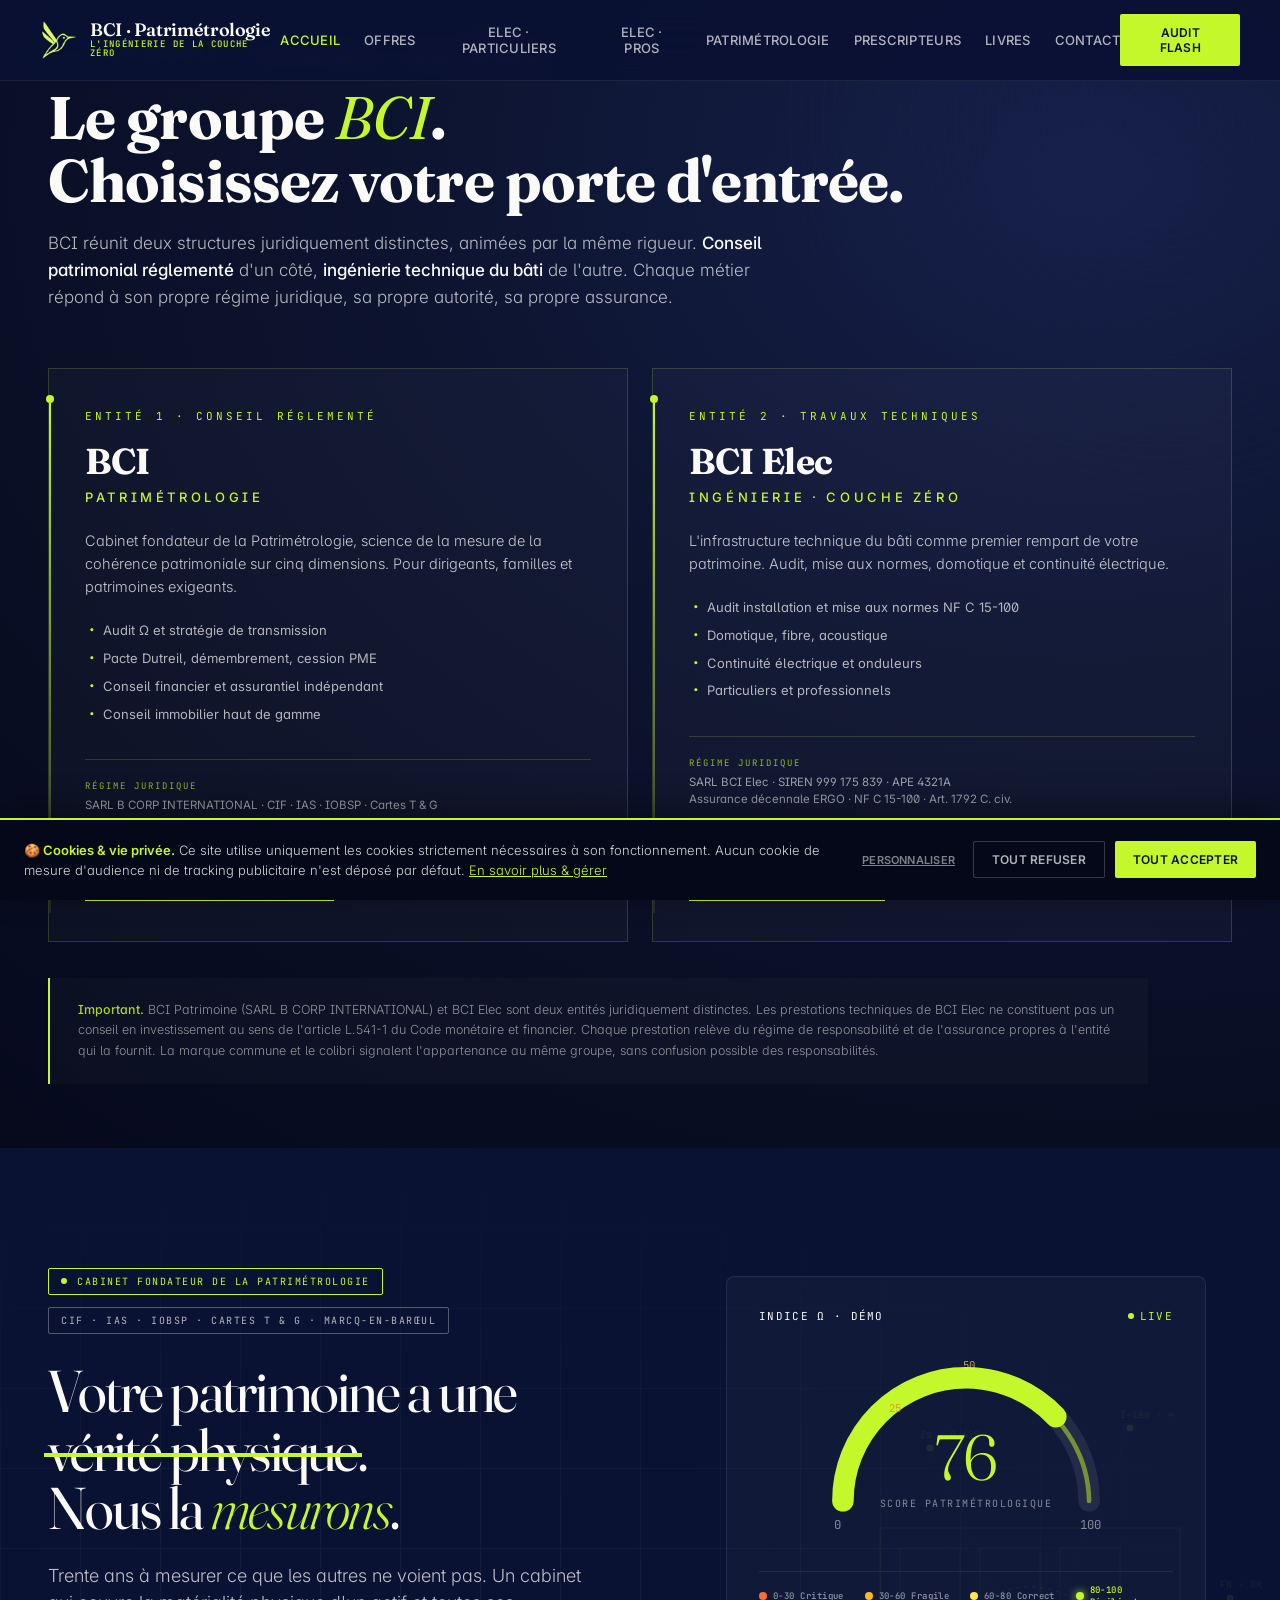
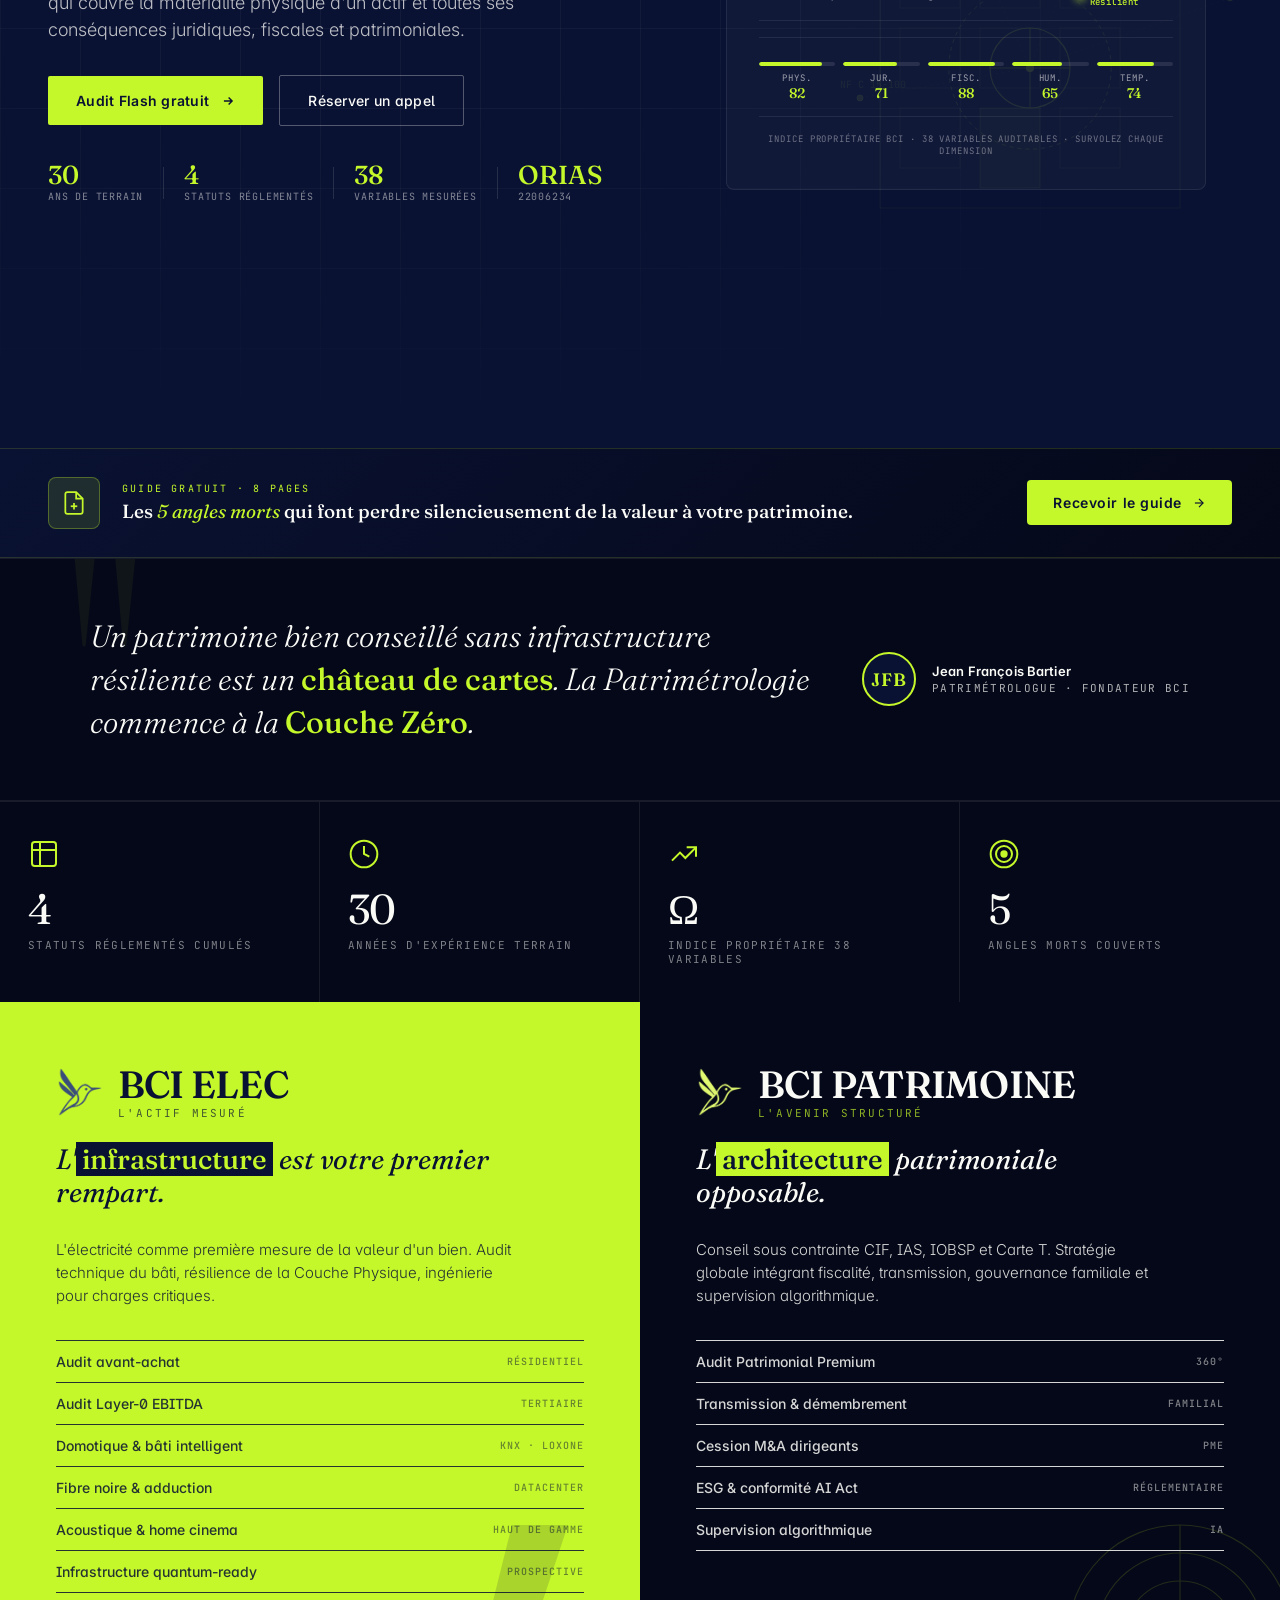
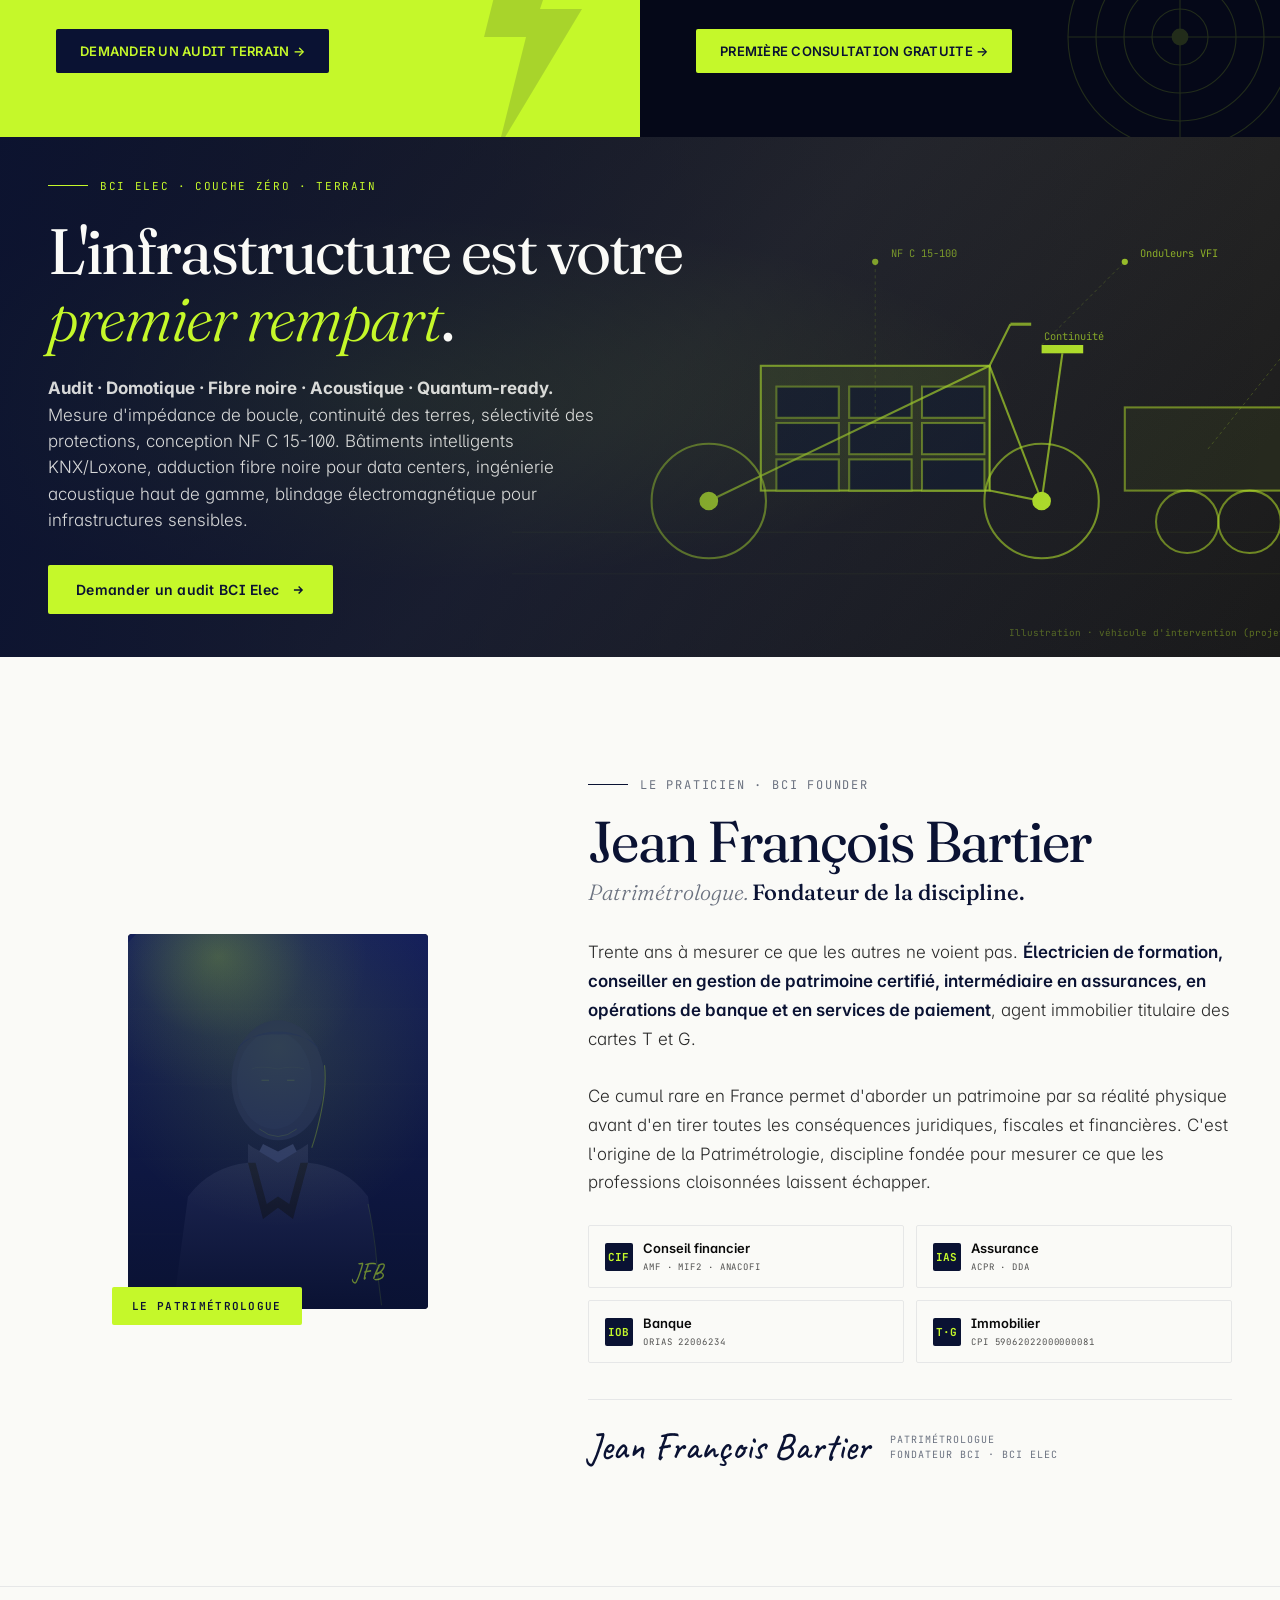
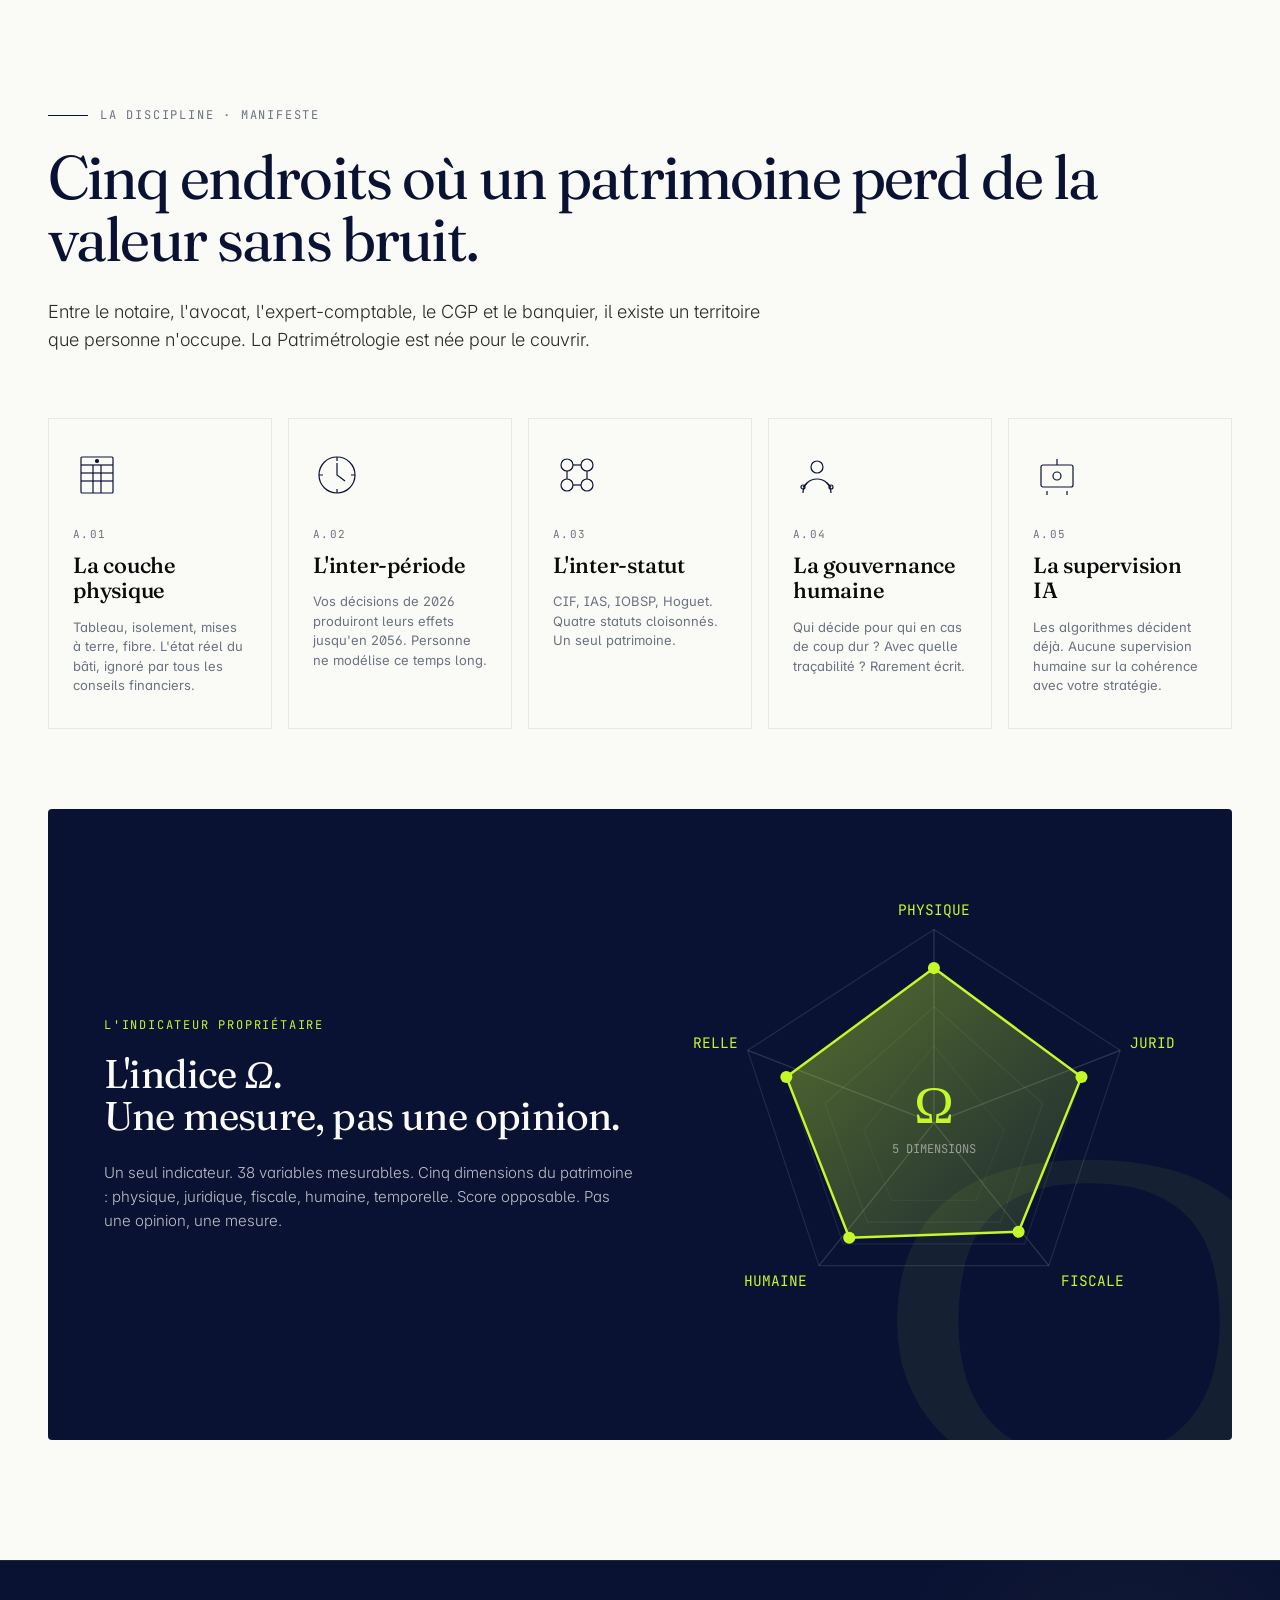
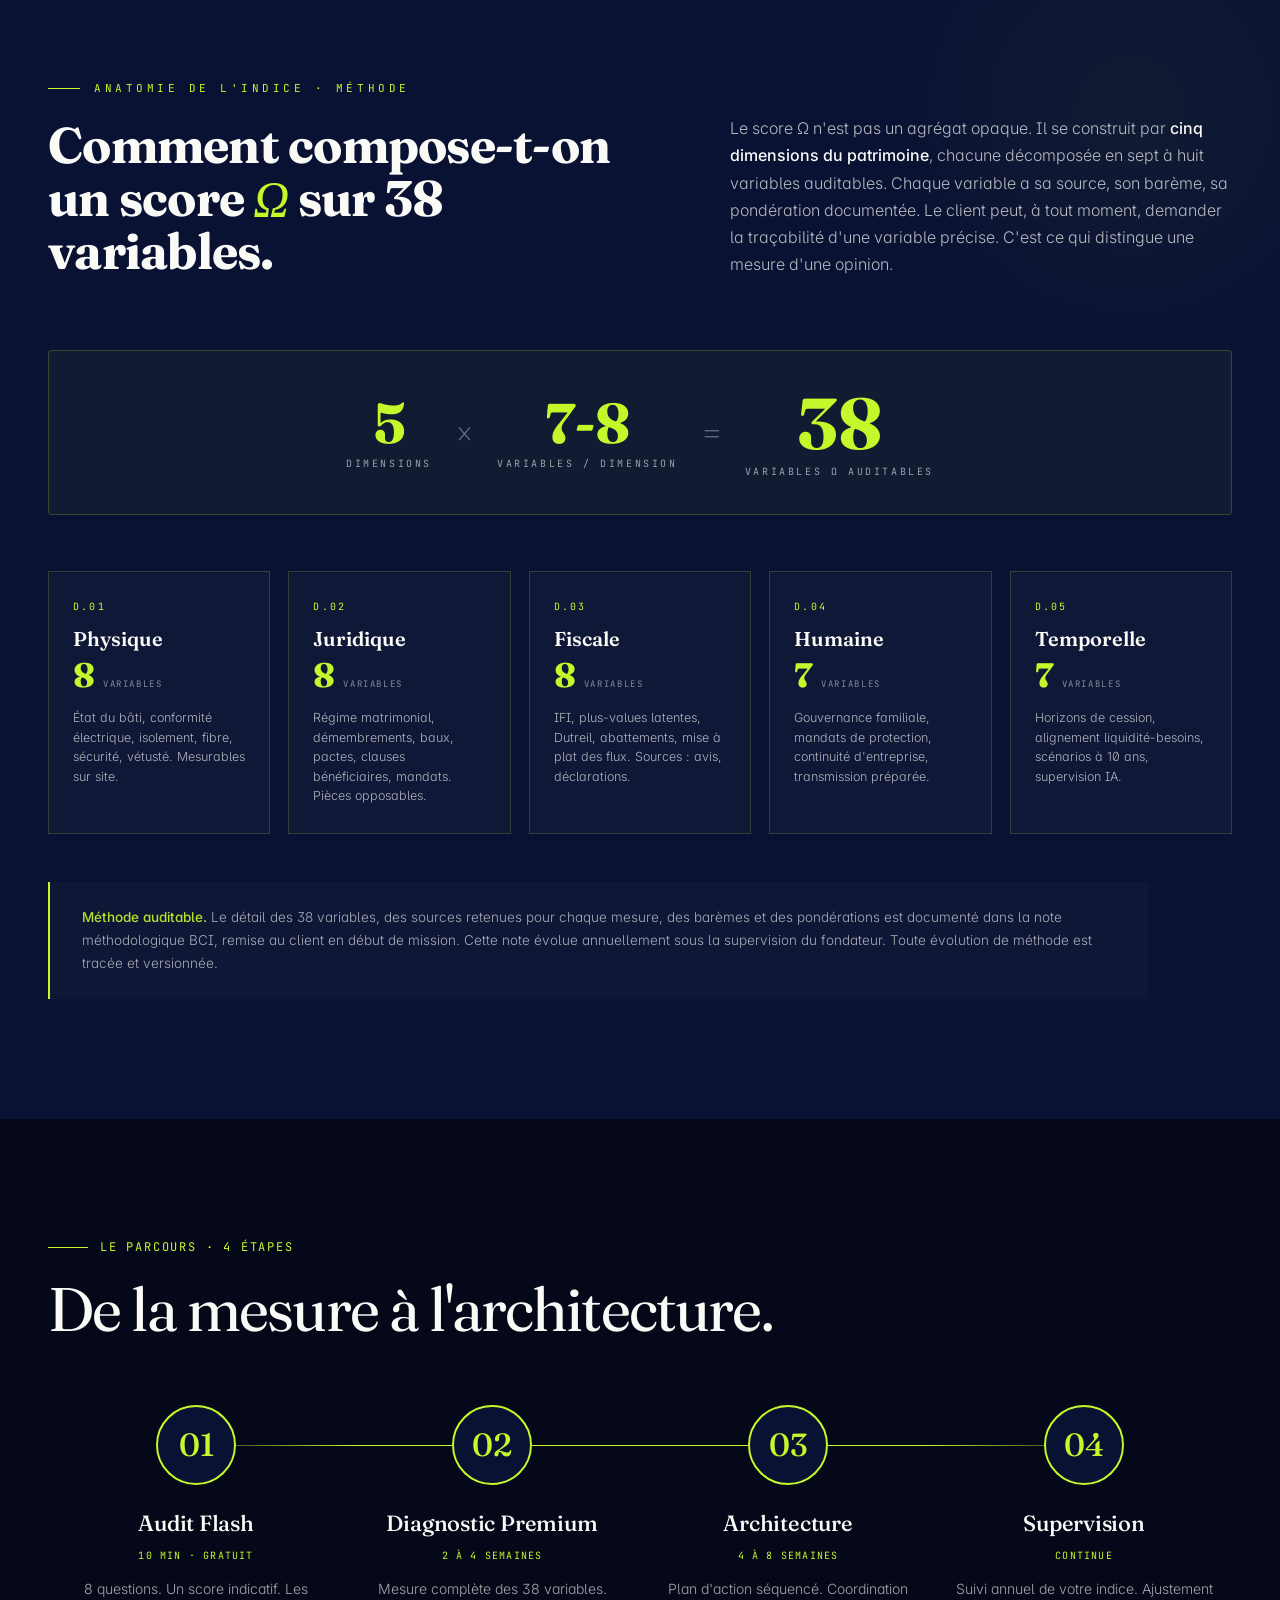
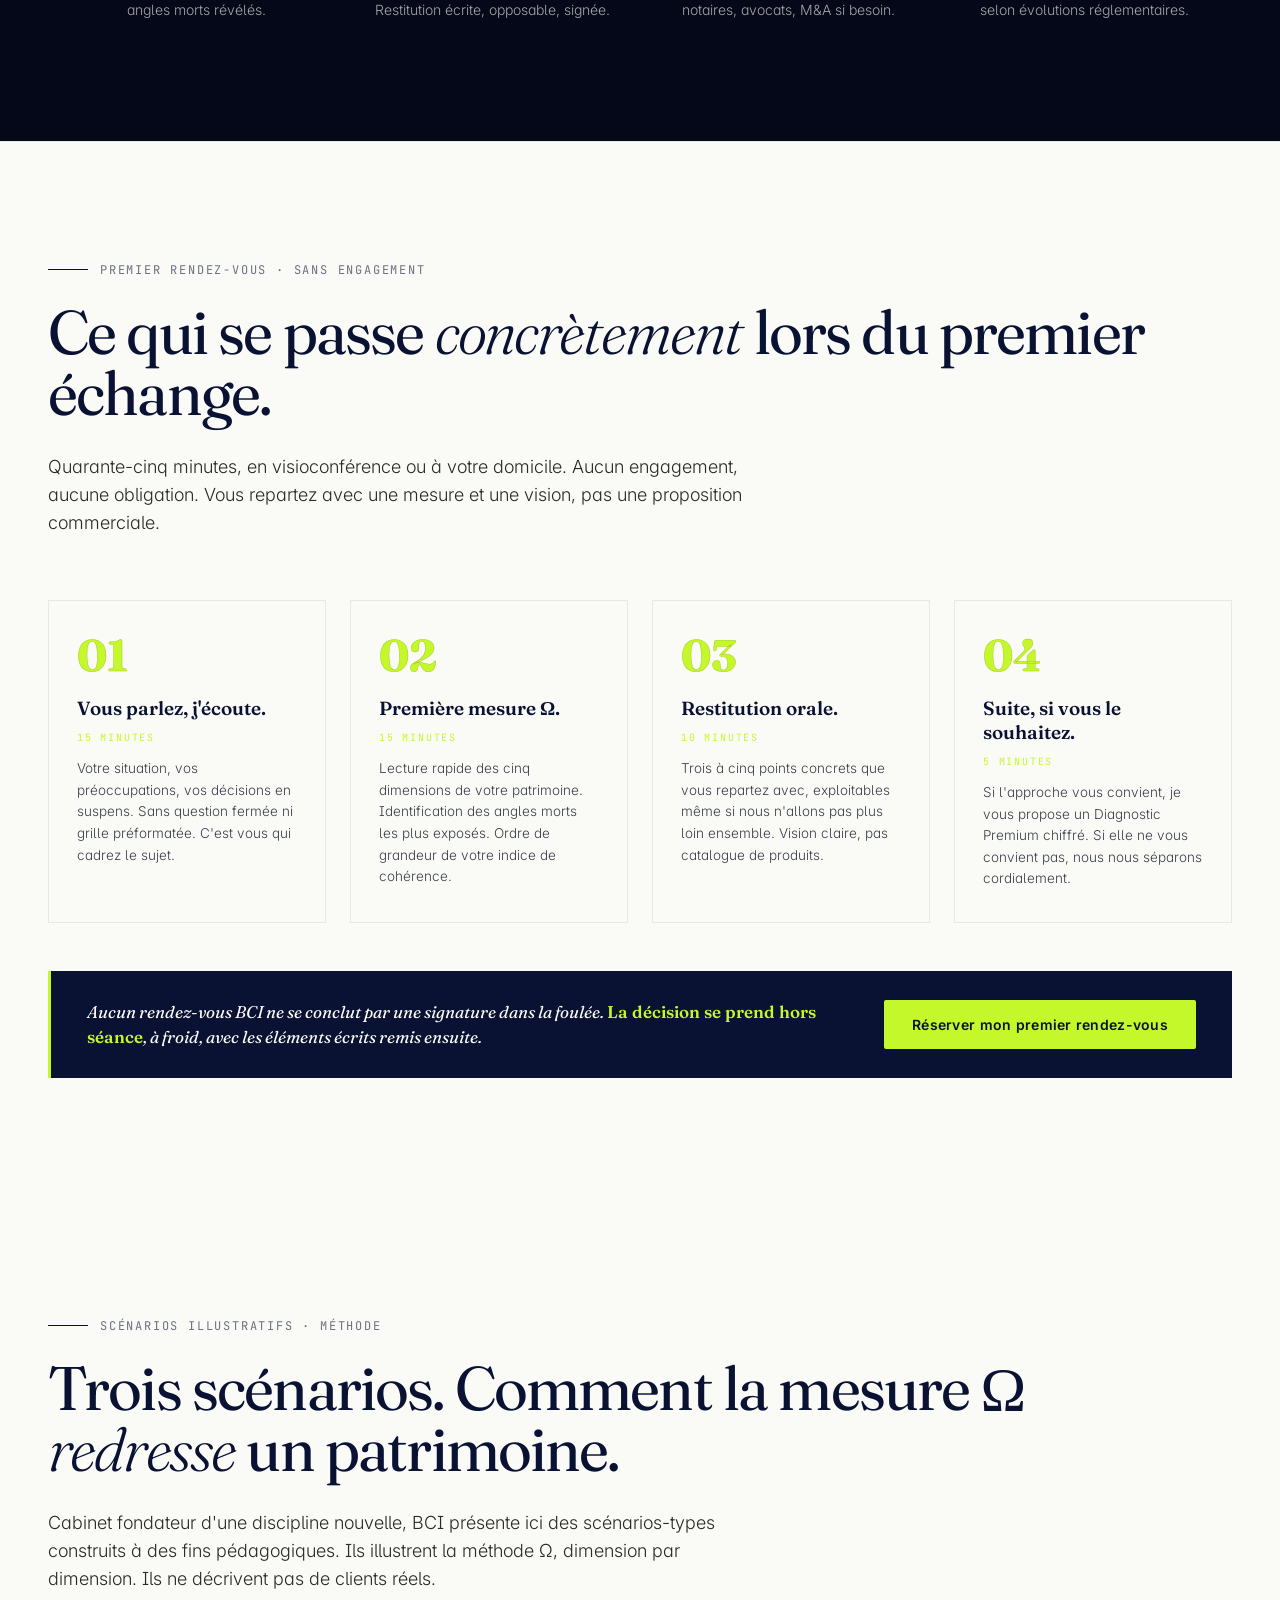
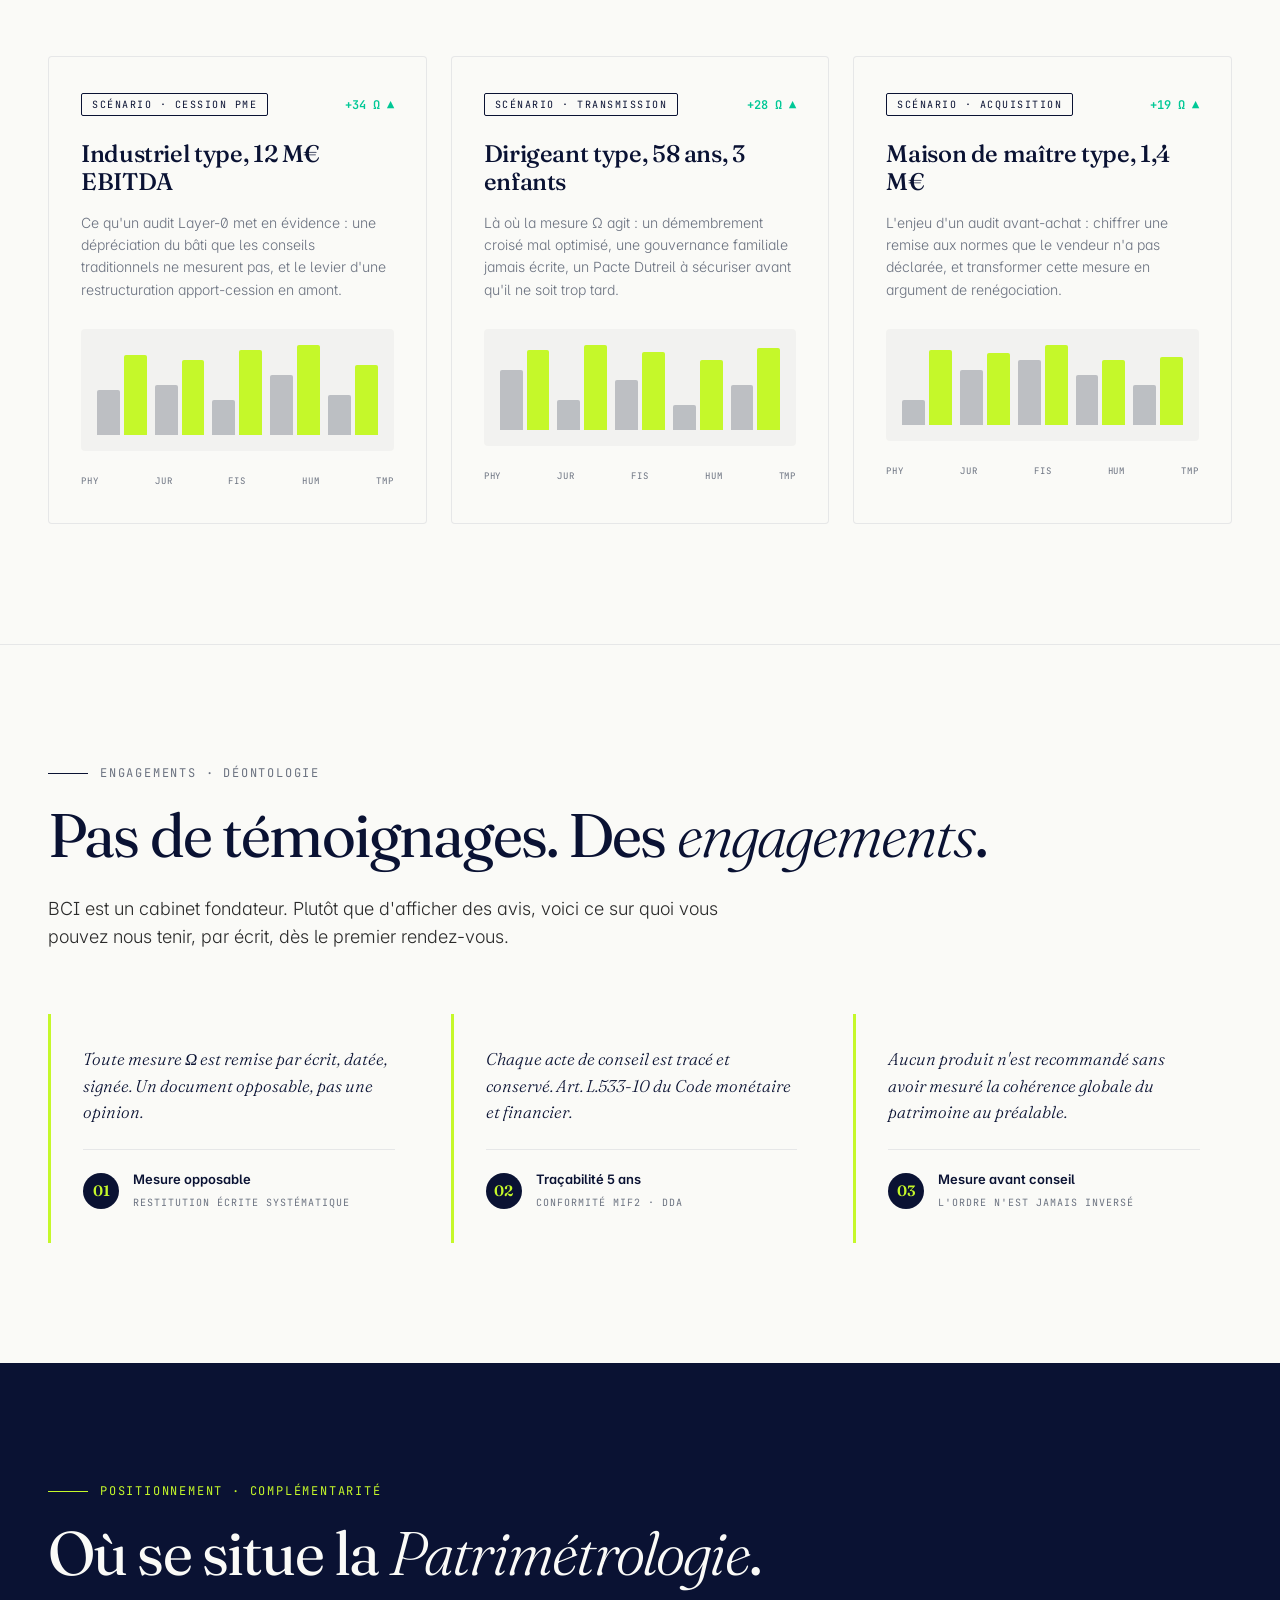
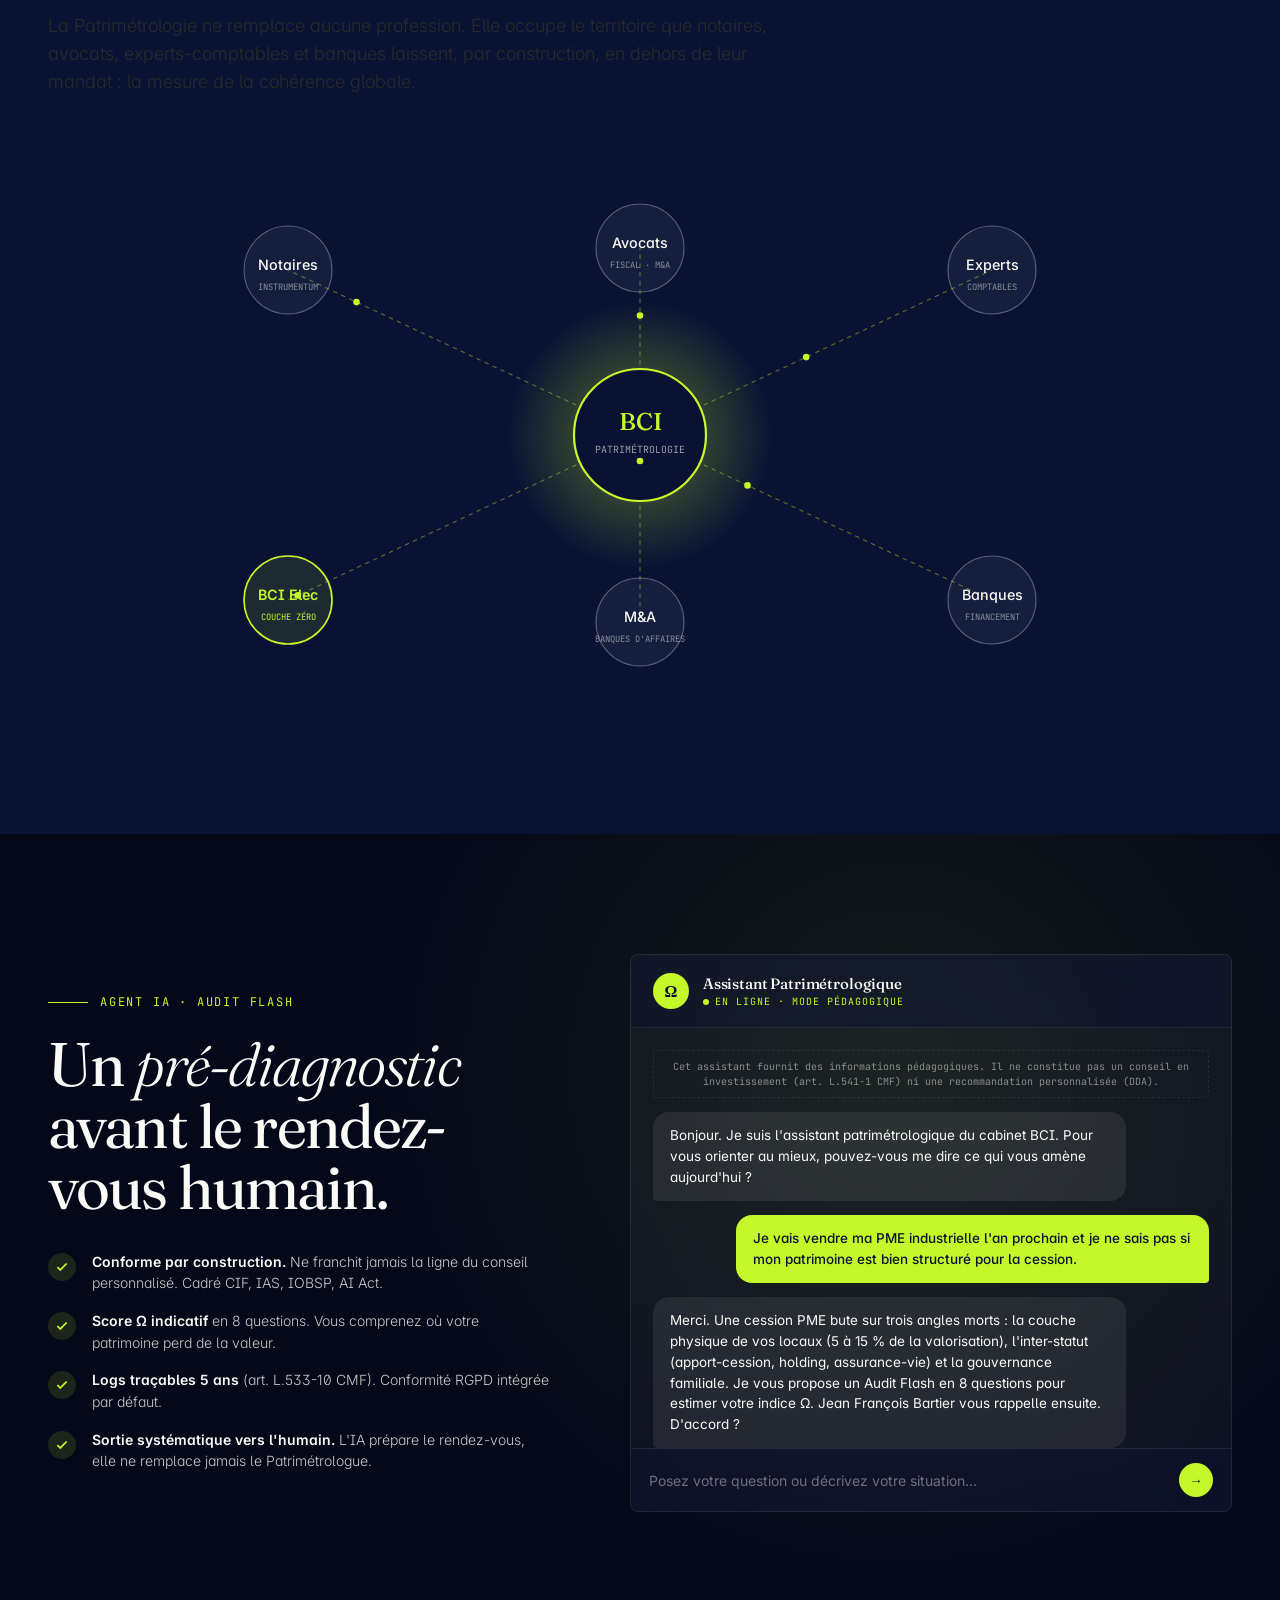
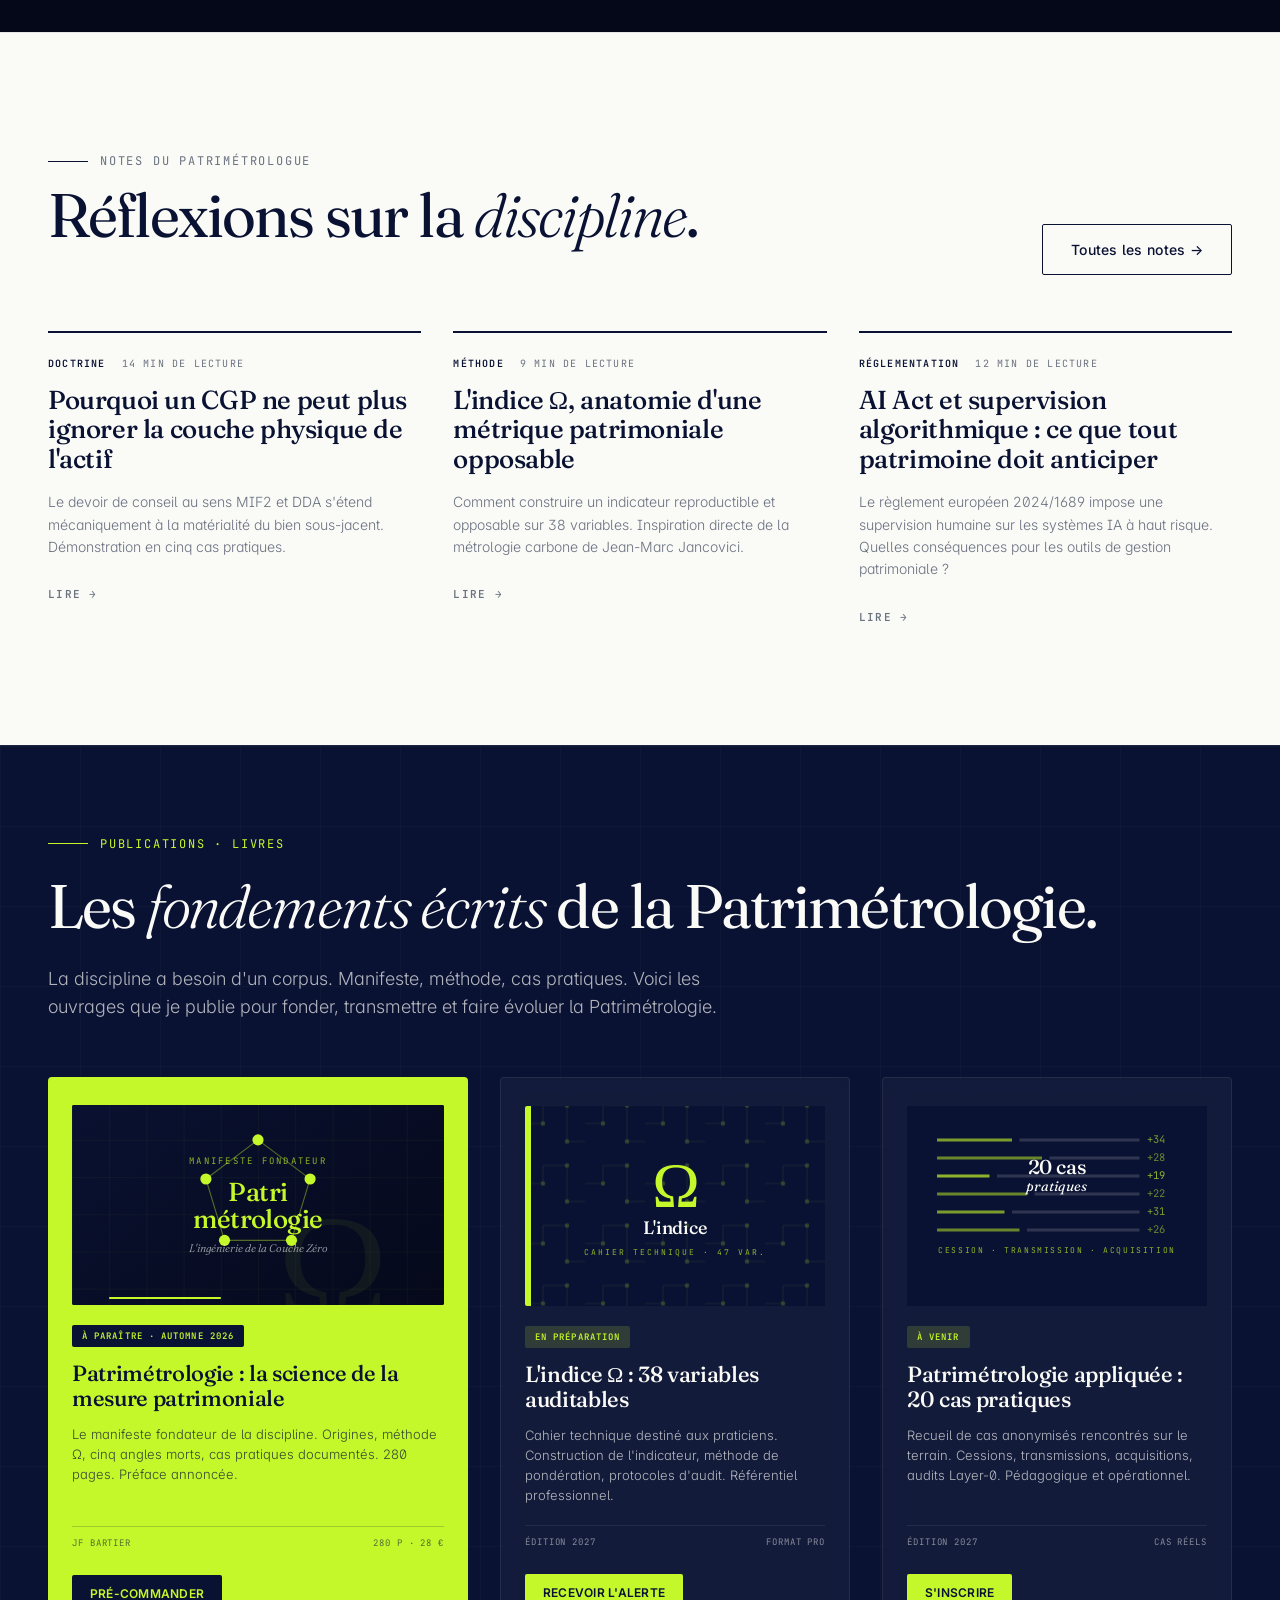
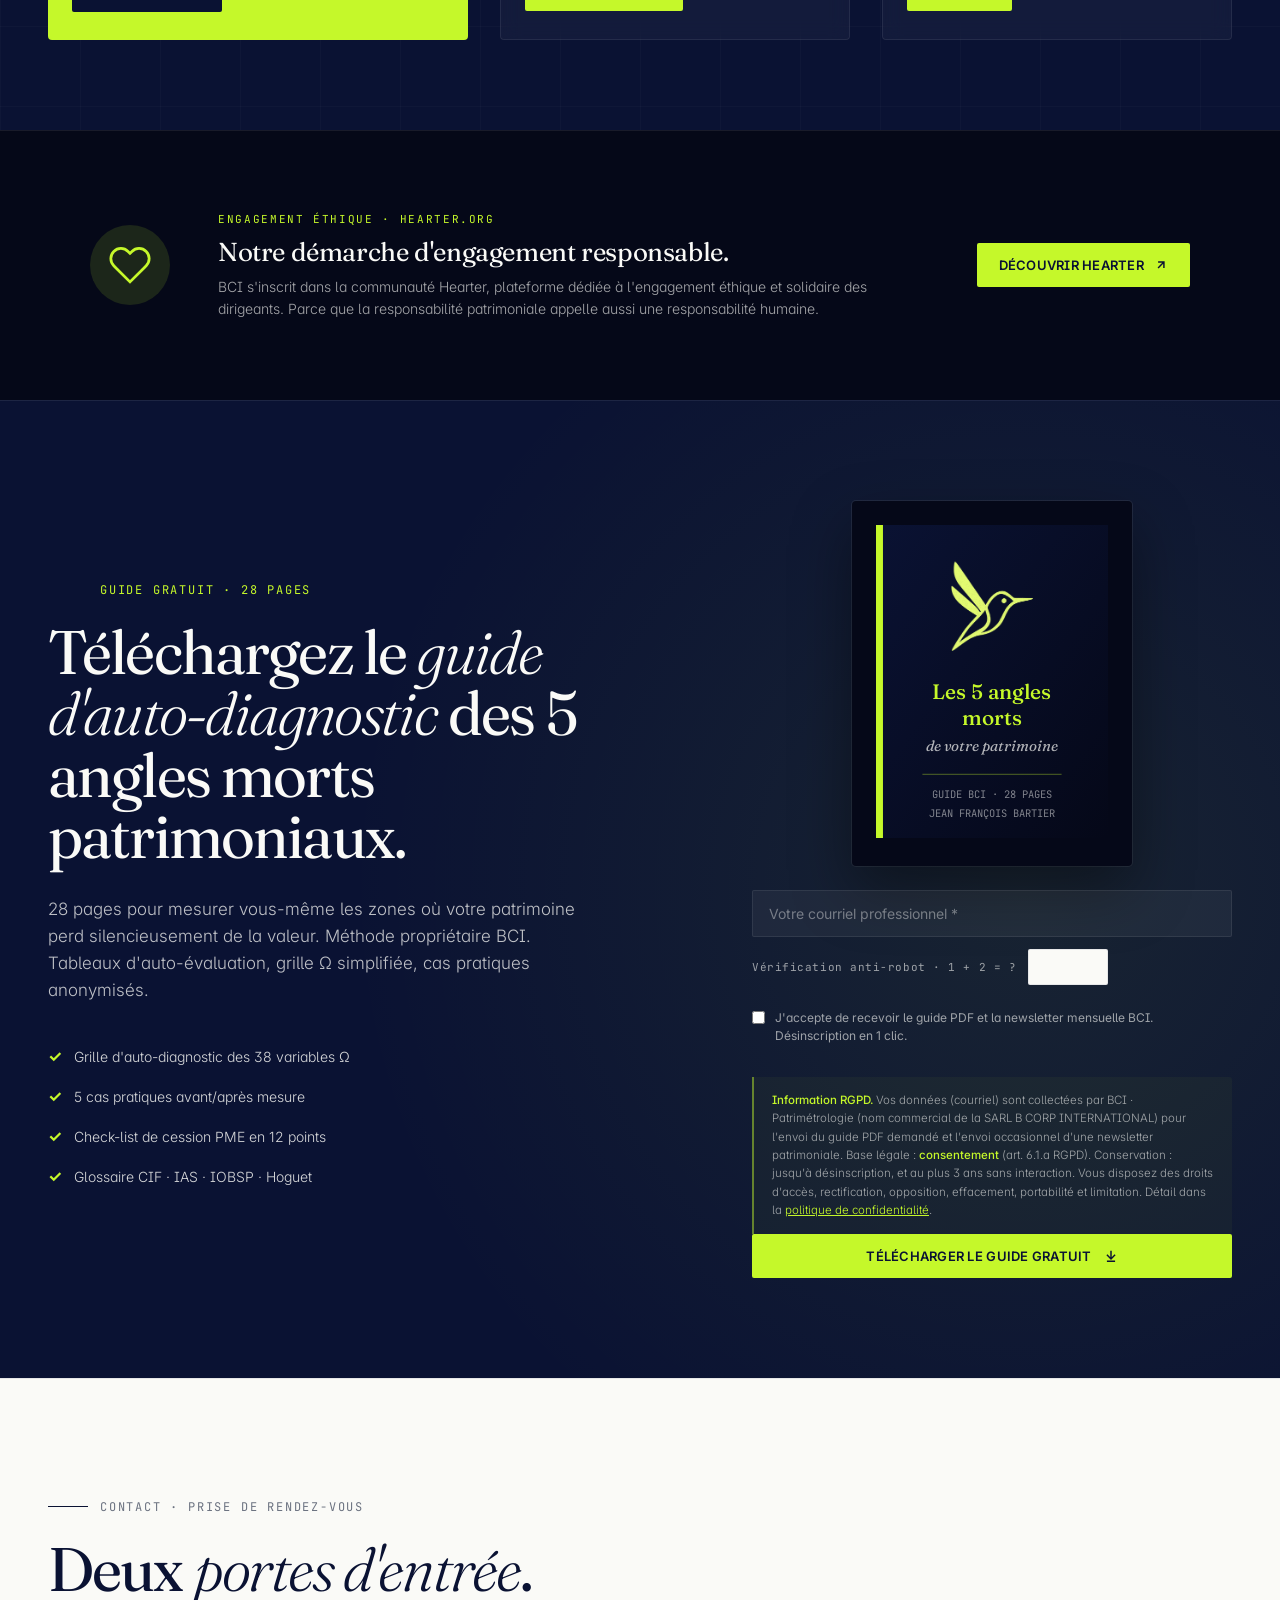
==== commit 102f1d2f: "Add files via upload" ====
--- a/index.html
+++ b/index.html
@@ -837,14 +837,47 @@
 
 /* ECOSYSTEM */
 .ecosystem { padding: 120px 48px; background: var(--night); color: var(--bone); position: relative; }
-.ecosystem .section-intro,
-.boutique .section-intro { color: rgba(250, 250, 247, 0.75); }
 .eco-wrap { max-width: 1400px; margin: 0 auto; }
 .eco-header .section-eyebrow { color: var(--acid); }
 .eco-header .section-eyebrow::before { background: var(--acid); }
 .eco-header .section-title { color: var(--bone); }
 .eco-diagram { margin: 64px auto 0; max-width: 1100px; position: relative; }
 
+/* AI AGENT */
+.ai-section { padding: 120px 48px; background: var(--night-deep); color: var(--bone); position: relative; overflow: hidden; }
+.ai-section::before { content: ''; position: absolute; top: 0; left: 0; right: 0; bottom: 0; background: radial-gradient(circle at 70% 30%, rgba(197, 248, 42, 0.08), transparent 50%); pointer-events: none; }
+.ai-wrap { max-width: 1400px; margin: 0 auto; display: grid; grid-template-columns: 1fr 1.2fr; gap: 80px; align-items: center; position: relative; z-index: 2; }
+.ai-left .section-title { color: var(--bone); }
+.ai-left .section-eyebrow { color: var(--acid); }
+.ai-left .section-eyebrow::before { background: var(--acid); }
+.ai-features { margin-top: 32px; display: flex; flex-direction: column; gap: 16px; }
+.ai-feature { display: flex; align-items: flex-start; gap: 16px; font-size: 14px; color: rgba(250, 250, 247, 0.8); font-weight: 300; line-height: 1.55; }
+.ai-feature-icon { width: 28px; height: 28px; flex-shrink: 0; background: var(--acid-soft); color: var(--acid); border-radius: 50%; display: grid; place-items: center; margin-top: 2px; }
+.ai-feature-icon svg { width: 14px; height: 14px; }
+.ai-feature strong { color: var(--bone); font-weight: 600; }
+
+.chat { background: rgba(250, 250, 247, 0.04); backdrop-filter: blur(20px); border: 1px solid var(--line); border-radius: 8px; overflow: hidden; font-size: 14px; }
+.chat-header { padding: 18px 22px; border-bottom: 1px solid var(--line); display: flex; align-items: center; gap: 14px; background: rgba(10, 18, 51, 0.4); }
+.chat-avatar { width: 36px; height: 36px; background: var(--acid); border-radius: 50%; display: grid; place-items: center; font-family: var(--font-display); color: var(--night); font-weight: 700; font-size: 16px; }
+.chat-info h4 { font-family: var(--font-display); font-size: 15px; font-weight: 500; letter-spacing: -0.01em; margin-bottom: 2px; }
+.chat-status { font-family: var(--font-mono); font-size: 10px; color: var(--acid); letter-spacing: 0.1em; text-transform: uppercase; display: flex; align-items: center; gap: 6px; }
+.chat-status::before { content: ''; width: 6px; height: 6px; background: var(--acid); border-radius: 50%; animation: pulse 2s infinite; }
+.chat-body { padding: 22px; min-height: 380px; max-height: 420px; overflow-y: auto; display: flex; flex-direction: column; gap: 14px; }
+.msg { max-width: 85%; padding: 13px 17px; border-radius: 16px; font-size: 13.5px; line-height: 1.55; animation: msgIn 0.4s ease-out; }
+@keyframes msgIn { from { opacity: 0; transform: translateY(8px); } to { opacity: 1; transform: translateY(0); } }
+.msg-bot { background: rgba(250, 250, 247, 0.08); color: var(--bone); border-bottom-left-radius: 4px; align-self: flex-start; }
+.msg-user { background: var(--acid); color: var(--night); border-bottom-right-radius: 4px; align-self: flex-end; font-weight: 500; }
+.msg-disclaimer { font-family: var(--font-mono); font-size: 10px; color: rgba(250, 250, 247, 0.5); text-align: center; padding: 8px 12px; border: 1px dashed var(--line); border-radius: 4px; line-height: 1.5; }
+.chat-input { padding: 14px 18px; border-top: 1px solid var(--line); display: flex; gap: 12px; background: rgba(10, 18, 51, 0.4); }
+.chat-input input { flex: 1; background: transparent; border: none; color: var(--bone); font-family: var(--font-body); font-size: 14px; padding: 8px 0; outline: none; }
+.chat-input input::placeholder { color: rgba(250, 250, 247, 0.4); }
+.chat-input button { background: var(--acid); color: var(--night); border: none; width: 34px; height: 34px; border-radius: 50%; cursor: pointer; display: grid; place-items: center; font-weight: 700; transition: transform 0.2s; }
+.chat-input button:hover { transform: scale(1.05); }
+.chat-typing { display: flex; gap: 4px; padding: 8px; }
+.chat-typing span { width: 6px; height: 6px; background: var(--acid); border-radius: 50%; animation: typing 1.4s infinite; }
+.chat-typing span:nth-child(2) { animation-delay: 0.2s; }
+.chat-typing span:nth-child(3) { animation-delay: 0.4s; }
+@keyframes typing { 0%, 60%, 100% { transform: translateY(0); opacity: 0.4; } 30% { transform: translateY(-4px); opacity: 1; } }
 
 /* BLOG */
 .blog { padding: 120px 48px; background: var(--bone); border-top: 1px solid var(--line-dark); }
@@ -1713,69 +1746,6 @@
 
 .lead-form { display: flex; flex-direction: column; }
 
-/* === V15 : bloc état de succès après soumission du formulaire === */
-.lead-success {
-  display: none;
-  background: rgba(197, 248, 42, 0.05);
-  border: 1px solid var(--acid);
-  border-radius: 4px;
-  padding: 28px 24px;
-  text-align: center;
-  animation: leadSuccessIn 0.5s ease-out;
-}
-.lead-success.active { display: block; }
-@keyframes leadSuccessIn {
-  from { opacity: 0; transform: translateY(8px); }
-  to   { opacity: 1; transform: translateY(0); }
-}
-.lead-success-check {
-  width: 48px; height: 48px;
-  margin: 0 auto 16px;
-  border-radius: 50%;
-  background: var(--acid);
-  display: flex; align-items: center; justify-content: center;
-  color: var(--night-deep);
-}
-.lead-success-title {
-  font-family: 'Fraunces', serif;
-  font-size: 22px;
-  color: var(--bone);
-  margin-bottom: 8px;
-  font-weight: 500;
-}
-.lead-success-sub {
-  font-size: 14px;
-  color: rgba(250, 250, 247, 0.7);
-  margin-bottom: 24px;
-  line-height: 1.5;
-}
-.lead-success-download {
-  display: inline-flex;
-  align-items: center;
-  justify-content: center;
-  gap: 10px;
-  background: var(--acid);
-  color: var(--night-deep) !important;
-  font-weight: 700;
-  font-size: 15px;
-  padding: 16px 28px;
-  border-radius: 4px;
-  text-decoration: none;
-  transition: transform 0.2s, box-shadow 0.2s;
-  border: none;
-  cursor: pointer;
-}
-.lead-success-download:hover {
-  transform: translateY(-2px);
-  box-shadow: 0 8px 20px rgba(197, 248, 42, 0.3);
-}
-.lead-success-note {
-  margin-top: 18px;
-  font-size: 12px;
-  color: rgba(250, 250, 247, 0.45);
-  letter-spacing: 0.02em;
-}
-
 .lead-form-input {
   background: rgba(250, 250, 247, 0.05) !important;
   border: 1px solid var(--line) !important;
@@ -2157,6 +2127,7 @@
   .angles-infographic { grid-template-columns: 1fr; }
   .partners-grid { grid-template-columns: repeat(2, 1fr); }
   .omega-formula { grid-template-columns: 1fr; padding: 48px 24px; gap: 32px; }
+  .ai-wrap { grid-template-columns: 1fr; gap: 48px; }
   .trust-wrap { grid-template-columns: 1fr; text-align: center; }
   .footer-wrap { grid-template-columns: 1fr; gap: 32px; }
   .footer-legal { flex-direction: column; text-align: center; }
@@ -2225,6 +2196,104 @@
   .lm-banner-cta { justify-content: center; }
 }
 
+
+/* ========== V15 SPLASH · PAGE D'ENTRÉE À DEUX PORTES ========== */
+.splash { min-height: calc(100vh - 76px); background: radial-gradient(140% 120% at 85% 15%, #16204a 0%, #0d1430 38%, #080d22 72%, #05081a 100%); position: relative; overflow: hidden; padding: 48px 48px 64px; display: flex; flex-direction: column; justify-content: center; }
+.splash-guilloche { position: absolute; top: -260px; right: -260px; width: 760px; height: 760px; opacity: 0.4; pointer-events: none; }
+.splash-wrap { max-width: 1400px; margin: 0 auto; width: 100%; position: relative; z-index: 2; }
+.splash-eyebrow { font-family: var(--font-mono); font-size: 11px; letter-spacing: 0.32em; color: var(--acid); text-transform: uppercase; margin-bottom: 24px; display: flex; align-items: center; gap: 14px; }
+.splash-eyebrow::before { content: ''; width: 32px; height: 1px; background: var(--acid); display: inline-block; }
+.splash-title { font-family: var(--font-display); font-size: clamp(32px, 5vw, 60px); font-weight: 700; color: var(--bone); line-height: 1.05; letter-spacing: -0.015em; margin-bottom: 18px; max-width: 1000px; }
+.splash-title em { color: var(--acid); font-style: italic; font-weight: 400; }
+.splash-intro { font-family: var(--font-sans); font-weight: 300; font-size: 17px; line-height: 1.6; color: rgba(250,250,247,0.72); max-width: 760px; margin-bottom: 56px; }
+.splash-intro strong { color: var(--bone); font-weight: 500; }
+
+.splash-doors { display: grid; grid-template-columns: 1fr 1fr; gap: 24px; margin-bottom: 36px; }
+.splash-door { position: relative; padding: 40px 36px; background: rgba(250,250,247,0.025); border: 1px solid rgba(197,248,42,0.18); cursor: pointer; transition: all 0.3s; text-decoration: none; color: inherit; display: flex; flex-direction: column; min-height: 380px; }
+.splash-door:hover { background: rgba(197,248,42,0.04); border-color: rgba(197,248,42,0.5); transform: translateY(-3px); }
+.splash-door-spine { position: absolute; left: 0; top: 28px; bottom: 28px; width: 2px; background: linear-gradient(var(--acid), rgba(197,248,42,0.1)); }
+.splash-door-spine::before { content: ''; position: absolute; top: -2px; left: -3px; width: 8px; height: 8px; background: var(--acid); border-radius: 50%; }
+.splash-door-num { font-family: var(--font-mono); font-size: 11px; letter-spacing: 0.28em; color: var(--acid); text-transform: uppercase; margin-bottom: 20px; }
+.splash-door-name { font-family: var(--font-display); font-size: 36px; font-weight: 700; color: var(--bone); line-height: 1; letter-spacing: -0.01em; margin-bottom: 10px; }
+.splash-door-sub { font-family: var(--font-sans); font-weight: 500; font-size: 13px; letter-spacing: 0.28em; color: var(--acid); text-transform: uppercase; margin-bottom: 24px; }
+.splash-door-desc { font-family: var(--font-sans); font-weight: 300; font-size: 14.5px; line-height: 1.6; color: rgba(250,250,247,0.78); margin-bottom: 22px; }
+.splash-door-list { list-style: none; padding: 0; margin: 0 0 28px; }
+.splash-door-list li { font-family: var(--font-sans); font-size: 13px; line-height: 1.6; color: rgba(250,250,247,0.7); padding-left: 18px; position: relative; margin-bottom: 7px; }
+.splash-door-list li::before { content: '·'; color: var(--acid); position: absolute; left: 4px; font-weight: 700; font-size: 18px; line-height: 1; top: 1px; }
+.splash-door-regs { padding-top: 20px; border-top: 1px solid rgba(197,248,42,0.18); margin-bottom: 24px; }
+.splash-door-regs-label { font-family: var(--font-mono); font-size: 9px; letter-spacing: 0.22em; color: rgba(197,248,42,0.7); text-transform: uppercase; margin-bottom: 5px; }
+.splash-door-regs-value { font-family: var(--font-sans); font-size: 11.5px; line-height: 1.5; color: rgba(250,250,247,0.6); }
+.splash-door-cta { margin-top: auto; display: inline-flex; align-items: center; gap: 12px; padding: 14px 24px; background: var(--acid); color: var(--night); font-family: var(--font-sans); font-weight: 600; font-size: 14px; letter-spacing: 0.04em; align-self: flex-start; transition: all 0.2s; }
+.splash-door:hover .splash-door-cta { background: var(--bone); padding-right: 30px; }
+.splash-door-cta svg { width: 14px; height: 14px; transition: transform 0.2s; }
+.splash-door:hover .splash-door-cta svg { transform: translateX(4px); }
+
+.splash-disclaimer { padding: 22px 28px; background: rgba(250,250,247,0.02); border-left: 2px solid var(--acid); font-family: var(--font-sans); font-weight: 300; font-size: 12.5px; line-height: 1.65; color: rgba(250,250,247,0.55); max-width: 1100px; }
+.splash-disclaimer strong { color: rgba(197,248,42,0.85); font-weight: 500; }
+
+@media (max-width: 968px) {
+  .splash { padding: 32px 20px 48px; }
+  .splash-doors { grid-template-columns: 1fr; gap: 18px; }
+  .splash-door { min-height: 0; padding: 32px 28px; }
+  .splash-door-name { font-size: 30px; }
+  .splash-intro { font-size: 15px; margin-bottom: 36px; }
+}
+
+
+/* ========== V16 · ANATOMIE DE L'INDICE Ω ========== */
+.omega-anatomy { padding: 120px 48px; background: var(--night); color: var(--bone); position: relative; overflow: hidden; border-top: 1px solid rgba(197,248,42,0.1); }
+.omega-anatomy::before { content: ''; position: absolute; top: -100px; right: -100px; width: 500px; height: 500px; background: radial-gradient(circle, rgba(197,248,42,0.04) 0%, transparent 70%); pointer-events: none; }
+.omega-anatomy-wrap { max-width: 1400px; margin: 0 auto; position: relative; z-index: 2; }
+.omega-anatomy-header { display: grid; grid-template-columns: 1.2fr 1fr; gap: 80px; align-items: end; margin-bottom: 72px; }
+.omega-anatomy-eyebrow { font-family: var(--font-mono); font-size: 11px; letter-spacing: 0.32em; color: var(--acid); text-transform: uppercase; margin-bottom: 24px; display: flex; align-items: center; gap: 14px; }
+.omega-anatomy-eyebrow::before { content: ''; width: 32px; height: 1px; background: var(--acid); }
+.omega-anatomy-title { font-family: var(--font-display); font-size: clamp(32px, 4vw, 50px); font-weight: 700; color: var(--bone); line-height: 1.06; letter-spacing: -0.015em; }
+.omega-anatomy-title em { color: var(--acid); font-style: italic; font-weight: 400; }
+.omega-anatomy-intro { font-family: var(--font-sans); font-weight: 300; font-size: 16px; line-height: 1.7; color: rgba(250,250,247,0.72); }
+.omega-anatomy-intro strong { color: var(--bone); font-weight: 500; }
+
+.omega-equation { display: flex; align-items: center; justify-content: center; gap: 24px; padding: 36px; margin-bottom: 56px; background: rgba(197,248,42,0.04); border: 1px solid rgba(197,248,42,0.2); border-radius: 4px; flex-wrap: wrap; }
+.omega-eq-block { text-align: center; }
+.omega-eq-num { font-family: var(--font-display); font-size: 56px; font-weight: 700; color: var(--acid); line-height: 1; }
+.omega-eq-lbl { font-family: var(--font-mono); font-size: 10px; letter-spacing: 0.26em; color: rgba(250,250,247,0.6); text-transform: uppercase; margin-top: 6px; }
+.omega-eq-op { font-family: var(--font-display); font-size: 36px; color: rgba(250,250,247,0.4); font-weight: 300; }
+.omega-eq-total .omega-eq-num { font-size: 72px; }
+
+.omega-dims { display: grid; grid-template-columns: repeat(5, 1fr); gap: 18px; margin-bottom: 48px; }
+.omega-dim-card { background: rgba(250,250,247,0.025); border: 1px solid rgba(197,248,42,0.18); padding: 28px 24px; position: relative; transition: all 0.25s; }
+.omega-dim-card:hover { background: rgba(197,248,42,0.05); border-color: rgba(197,248,42,0.5); transform: translateY(-2px); }
+.omega-dim-num { font-family: var(--font-mono); font-size: 10px; letter-spacing: 0.22em; color: var(--acid); text-transform: uppercase; margin-bottom: 14px; }
+.omega-dim-name { font-family: var(--font-display); font-size: 20px; font-weight: 600; color: var(--bone); line-height: 1.15; margin-bottom: 8px; }
+.omega-dim-vars { display: flex; align-items: baseline; gap: 8px; margin-bottom: 16px; }
+.omega-dim-vars-n { font-family: var(--font-display); font-size: 34px; font-weight: 700; color: var(--acid); line-height: 1; }
+.omega-dim-vars-lbl { font-family: var(--font-mono); font-size: 9px; letter-spacing: 0.18em; color: rgba(250,250,247,0.5); text-transform: uppercase; }
+.omega-dim-desc { font-family: var(--font-sans); font-weight: 300; font-size: 12.5px; line-height: 1.55; color: rgba(250,250,247,0.68); }
+
+.omega-method-note { padding: 24px 32px; background: rgba(250,250,247,0.02); border-left: 2px solid var(--acid); font-family: var(--font-sans); font-weight: 300; font-size: 13.5px; line-height: 1.7; color: rgba(250,250,247,0.65); max-width: 1100px; }
+.omega-method-note strong { color: rgba(197,248,42,0.9); font-weight: 500; }
+
+@media (max-width: 968px) {
+  .omega-anatomy { padding: 64px 20px; }
+  .omega-anatomy-header { grid-template-columns: 1fr; gap: 28px; margin-bottom: 48px; }
+  .omega-dims { grid-template-columns: repeat(2, 1fr); }
+  .omega-equation { padding: 24px; gap: 14px; }
+  .omega-eq-num { font-size: 42px; }
+  .omega-eq-total .omega-eq-num { font-size: 56px; }
+}
+@media (max-width: 580px) {
+  .omega-dims { grid-template-columns: 1fr; }
+  .omega-eq-op { display: none; }
+}
+
+
+/* ========== V16 · NOTE RGPD SOUS FORMULAIRE ========== */
+.form-rgpd-note { margin-top: 16px; padding: 14px 18px; background: rgba(197,248,42,0.04); border-left: 2px solid rgba(197,248,42,0.45); font-family: var(--font-sans); font-weight: 300; font-size: 11.5px; line-height: 1.6; color: rgba(250,250,247,0.6); border-radius: 0 3px 3px 0; }
+.form-rgpd-note.on-light { background: rgba(10,18,51,0.04); border-left-color: rgba(10,18,51,0.5); color: rgba(10,18,51,0.62); }
+.form-rgpd-note strong { color: var(--acid); font-weight: 500; }
+.form-rgpd-note.on-light strong { color: var(--night); }
+.form-rgpd-note .rgpd-link { color: var(--acid); cursor: pointer; text-decoration: underline; background: none; border: none; padding: 0; font: inherit; }
+.form-rgpd-note.on-light .rgpd-link { color: var(--night); font-weight: 500; }
+
 </style>
 <link rel="icon" type="image/png" sizes="32x32" href="[data-uri]">
 <link rel="apple-touch-icon" sizes="180x180" href="[data-uri]">
@@ -2234,12 +2303,12 @@
   "@context": "https://schema.org",
   "@type": "FAQPage",
   "mainEntity": [
-    {"@type":"Question","name":"Combien coûte un accompagnement BCI ?","acceptedAnswer":{"@type":"Answer","text":"Le premier rendez-vous est gratuit et sans engagement (45 minutes). Le Diagnostic Premium fait l'objet d'un devis personnalisé, généralement compris entre 3 500 et 12 000 € HT selon la complexité du patrimoine et le nombre de dimensions à mesurer en profondeur. La supervision annuelle est facturée sur abonnement ou au temps passé. Tous les prix sont remis par écrit avant tout engagement, conformément aux obligations MIF2."}},
+    {"@type":"Question","name":"Combien coûte un accompagnement BCI ?","acceptedAnswer":{"@type":"Answer","text":"L'Audit Flash est gratuit. Le Diagnostic Premium fait l'objet d'un devis personnalisé, généralement compris entre 3 500 et 12 000 € HT selon la complexité du patrimoine et le nombre de dimensions à mesurer en profondeur. La supervision annuelle est facturée sur abonnement ou au temps passé. Tous les prix sont remis par écrit avant tout engagement, conformément aux obligations MIF2."}},
     {"@type":"Question","name":"Suis-je concerné par votre approche ?","acceptedAnswer":{"@type":"Answer","text":"L'approche BCI a un sens lorsque plusieurs dimensions du patrimoine interagissent : un dirigeant en préparation de cession, une famille avec immobilier et entreprise transmis ensemble, un acquéreur d'actif complexe. Si votre patrimoine se résume à une résidence principale et une assurance-vie classique, un CGP traditionnel suffit largement."}},
     {"@type":"Question","name":"En quoi êtes-vous différent d'un CGP classique ?","acceptedAnswer":{"@type":"Answer","text":"Un CGP classique recommande des produits adaptés à un profil. BCI mesure la cohérence du patrimoine avant toute recommandation, sur cinq dimensions auditables. La différence se voit sur les actifs physiques, sur l'inter-statut (BCI cumule CIF, IAS, IOBSP et cartes T & G), et sur la traçabilité écrite et opposable de chaque acte de conseil."}},
     {"@type":"Question","name":"Êtes-vous vraiment indépendant ?","acceptedAnswer":{"@type":"Answer","text":"Indépendant au sens juridique : BCI n'est lié à aucun groupe bancaire ni assureur. Indépendant au sens économique : la sélection des supports financiers et assurantiels se fait sans liste imposée. La transparence sur les commissions perçues est totale et figure dans chaque rapport d'adéquation, conformément à la directive MIF2."}},
     {"@type":"Question","name":"Comment êtes-vous rémunéré ?","acceptedAnswer":{"@type":"Answer","text":"Trois sources, présentées par écrit avant chaque mission : honoraires de conseil pour le diagnostic et l'accompagnement, commissions réglementées sur les produits financiers et assurantiels intermédiés (transparence totale, mention dans le rapport d'adéquation), et commissions de transaction pour les opérations immobilières (cartes T & G, loi Hoguet). Aucune rétrocession cachée."}},
-    {"@type":"Question","name":"Combien de temps prend un Diagnostic Premium ?","acceptedAnswer":{"@type":"Answer","text":"Entre deux et quatre semaines selon la complexité, depuis la signature de la convention jusqu'à la remise du rapport écrit. Le délai inclut la collecte des pièces, la mesure des 38 variables sur les cinq dimensions de la Patrimétrologie, les éventuels déplacements sur site, et la rédaction de la restitution. Un point de situation hebdomadaire vous est transmis."}},
+    {"@type":"Question","name":"Combien de temps prend un Diagnostic Premium ?","acceptedAnswer":{"@type":"Answer","text":"Entre deux et quatre semaines selon la complexité, depuis la signature de la convention jusqu'à la remise du rapport écrit. Le délai inclut la collecte des pièces, la mesure des 38 variables, les éventuels déplacements sur site, et la rédaction de la restitution. Un point de situation hebdomadaire vous est transmis."}},
     {"@type":"Question","name":"Que se passe-t-il après l'audit ?","acceptedAnswer":{"@type":"Answer","text":"Vous recevez le rapport Ω écrit, daté, signé et opposable. Trois suites possibles : vous vous en servez seul (le rapport est votre propriété), vous confiez à BCI l'architecture (plan d'action coordonné avec notaire, avocat, banquier), ou vous ne faites rien (ce qui reste votre droit le plus strict). Aucune relance commerciale insistante."}},
     {"@type":"Question","name":"Vos données sont-elles confidentielles ?","acceptedAnswer":{"@type":"Answer","text":"Oui. BCI est soumis au secret professionnel des CIF (art. L.531-12 CMF) et aux obligations RGPD. Les données patrimoniales sont conservées chiffrées, sur serveurs hébergés en France, pour la durée légale de cinq ans (art. L.533-10 CMF) puis détruites. Aucune donnée n'est transmise à un tiers sans votre consentement explicite."}}
   ]
@@ -2375,11 +2444,70 @@
     <button class="nav-link" onclick="scrollToSection('boutique')">Livres</button>
     <button class="nav-link" onclick="scrollToSection('contact')">Contact</button>
   </div>
-  <button class="nav-cta" onclick="scrollToSection('premier-rdv')">Premier rendez-vous</button>
+  <button class="nav-cta" onclick="scrollToSection('ai')">Audit Flash</button>
 </nav>
 
 <!-- ============== PAGE HOME ============== -->
 <div class="page active" id="page-home">
+
+<!-- SPLASH · PAGE D'ENTRÉE À DEUX PORTES (V15 · conformité) -->
+<section class="splash" id="splash">
+  <div class="splash-guilloche"><svg viewBox="0 0 760 760"><defs><radialGradient id="splashFade" cx="50%" cy="50%" r="50%"><stop offset="0%" stop-color="#C5F82A" stop-opacity="0"/><stop offset="70%" stop-color="#C5F82A" stop-opacity="0.1"/><stop offset="100%" stop-color="#C5F82A" stop-opacity="0"/></radialGradient></defs><g fill="none" stroke="#C5F82A" stroke-opacity="0.08" stroke-width="0.6"><circle cx="380" cy="380" r="40"/><circle cx="380" cy="380" r="51"/><circle cx="380" cy="380" r="62"/><circle cx="380" cy="380" r="73"/><circle cx="380" cy="380" r="84"/><circle cx="380" cy="380" r="95"/><circle cx="380" cy="380" r="106"/><circle cx="380" cy="380" r="117"/><circle cx="380" cy="380" r="128"/><circle cx="380" cy="380" r="139"/><circle cx="380" cy="380" r="150"/><circle cx="380" cy="380" r="161"/><circle cx="380" cy="380" r="172"/><circle cx="380" cy="380" r="183"/><circle cx="380" cy="380" r="194"/><circle cx="380" cy="380" r="205"/><circle cx="380" cy="380" r="216"/><circle cx="380" cy="380" r="227"/><circle cx="380" cy="380" r="238"/><circle cx="380" cy="380" r="249"/><circle cx="380" cy="380" r="260"/><circle cx="380" cy="380" r="271"/><circle cx="380" cy="380" r="282"/><circle cx="380" cy="380" r="293"/><circle cx="380" cy="380" r="304"/><circle cx="380" cy="380" r="315"/><circle cx="380" cy="380" r="326"/><circle cx="380" cy="380" r="337"/><circle cx="380" cy="380" r="348"/><circle cx="380" cy="380" r="359"/><circle cx="380" cy="380" r="370"/></g><g fill="none" stroke="url(#splashFade)" stroke-width="0.8"><circle cx="380" cy="380" r="55"/><circle cx="380" cy="380" r="77"/><circle cx="380" cy="380" r="99"/><circle cx="380" cy="380" r="121"/><circle cx="380" cy="380" r="143"/><circle cx="380" cy="380" r="165"/><circle cx="380" cy="380" r="187"/><circle cx="380" cy="380" r="209"/><circle cx="380" cy="380" r="231"/><circle cx="380" cy="380" r="253"/><circle cx="380" cy="380" r="275"/><circle cx="380" cy="380" r="297"/><circle cx="380" cy="380" r="319"/><circle cx="380" cy="380" r="341"/><circle cx="380" cy="380" r="363"/></g></svg></div>
+  <div class="splash-wrap">
+    <div class="splash-eyebrow">DEUX ENTITÉS · DEUX MÉTIERS · DEUX RÉGIMES</div>
+    <h1 class="splash-title">Le groupe <em>BCI</em>.<br>Choisissez votre porte d'entrée.</h1>
+    <p class="splash-intro">BCI réunit deux structures juridiquement distinctes, animées par la même rigueur. <strong>Conseil patrimonial réglementé</strong> d'un côté, <strong>ingénierie technique du bâti</strong> de l'autre. Chaque métier répond à son propre régime juridique, sa propre autorité, sa propre assurance.</p>
+
+    <div class="splash-doors">
+
+      <!-- PORTE 1 : BCI PATRIMOINE -->
+      <a class="splash-door" onclick="enterEntity('patrimoine'); return false;" href="#">
+        <div class="splash-door-spine"></div>
+        <div class="splash-door-num">Entité 1 · Conseil réglementé</div>
+        <div class="splash-door-name">BCI</div>
+        <div class="splash-door-sub">Patrimétrologie</div>
+        <p class="splash-door-desc">Cabinet fondateur de la Patrimétrologie, science de la mesure de la cohérence patrimoniale sur cinq dimensions. Pour dirigeants, familles et patrimoines exigeants.</p>
+        <ul class="splash-door-list">
+          <li>Audit Ω et stratégie de transmission</li>
+          <li>Pacte Dutreil, démembrement, cession PME</li>
+          <li>Conseil financier et assurantiel indépendant</li>
+          <li>Conseil immobilier haut de gamme</li>
+        </ul>
+        <div class="splash-door-regs">
+          <div class="splash-door-regs-label">Régime juridique</div>
+          <div class="splash-door-regs-value">SARL B CORP INTERNATIONAL · CIF · IAS · IOBSP · Cartes T &amp; G<br>ORIAS 22006234 · AMF · ACPR · MIF2 · DDA</div>
+        </div>
+        <span class="splash-door-cta">Entrer · Patrimétrologie <svg viewBox="0 0 24 24" fill="none" stroke="currentColor" stroke-width="2.5"><line x1="5" y1="12" x2="19" y2="12"/><polyline points="12 5 19 12 12 19"/></svg></span>
+      </a>
+
+      <!-- PORTE 2 : BCI ELEC -->
+      <a class="splash-door" onclick="enterEntity('elec'); return false;" href="#">
+        <div class="splash-door-spine"></div>
+        <div class="splash-door-num">Entité 2 · Travaux techniques</div>
+        <div class="splash-door-name">BCI Elec</div>
+        <div class="splash-door-sub">Ingénierie · Couche Zéro</div>
+        <p class="splash-door-desc">L'infrastructure technique du bâti comme premier rempart de votre patrimoine. Audit, mise aux normes, domotique et continuité électrique.</p>
+        <ul class="splash-door-list">
+          <li>Audit installation et mise aux normes NF C 15-100</li>
+          <li>Domotique, fibre, acoustique</li>
+          <li>Continuité électrique et onduleurs</li>
+          <li>Particuliers et professionnels</li>
+        </ul>
+        <div class="splash-door-regs">
+          <div class="splash-door-regs-label">Régime juridique</div>
+          <div class="splash-door-regs-value">SARL BCI Elec · SIREN 999 175 839 · APE 4321A<br>Assurance décennale ERGO · NF C 15-100 · Art. 1792 C. civ.</div>
+        </div>
+        <span class="splash-door-cta">Entrer · BCI Elec <svg viewBox="0 0 24 24" fill="none" stroke="currentColor" stroke-width="2.5"><line x1="5" y1="12" x2="19" y2="12"/><polyline points="12 5 19 12 12 19"/></svg></span>
+      </a>
+
+    </div>
+
+    <div class="splash-disclaimer">
+      <strong>Important.</strong> BCI Patrimoine (SARL B CORP INTERNATIONAL) et BCI Elec sont deux entités juridiquement distinctes. Les prestations techniques de BCI Elec ne constituent pas un conseil en investissement au sens de l'article L.541-1 du Code monétaire et financier. Chaque prestation relève du régime de responsabilité et de l'assurance propres à l'entité qui la fournit. La marque commune et le colibri signalent l'appartenance au même groupe, sans confusion possible des responsabilités.
+    </div>
+
+  </div>
+</section>
 
 <!-- HERO -->
 <section class="hero">
@@ -2441,8 +2569,8 @@
       </p>
       <!-- ============ FIN HERO SUBTITLE ============ -->
       <div class="hero-cta-group">
-        <button class="btn-primary" onclick="scrollToSection('premier-rdv')">
-          Premier rendez-vous gratuit
+        <button class="btn-primary" onclick="scrollToSection('ai')">
+          Audit Flash gratuit
           <svg width="14" height="14" viewBox="0 0 24 24" fill="none" stroke="currentColor" stroke-width="2.5">
             <path d="M5 12h14M13 6l6 6-6 6"/>
           </svg>
@@ -2456,7 +2584,7 @@
         <div class="hero-trust-sep"></div>
         <div class="hero-trust-item"><span class="hero-trust-num">4</span><span class="hero-trust-lbl">statuts réglementés</span></div>
         <div class="hero-trust-sep"></div>
-        <div class="hero-trust-item"><span class="hero-trust-num">47</span><span class="hero-trust-lbl">variables mesurées</span></div>
+        <div class="hero-trust-item"><span class="hero-trust-num">38</span><span class="hero-trust-lbl">variables mesurées</span></div>
         <div class="hero-trust-sep"></div>
         <div class="hero-trust-item"><span class="hero-trust-num">ORIAS</span><span class="hero-trust-lbl">22006234</span></div>
       </div>
@@ -2491,7 +2619,7 @@
           </svg>
           <div class="omega-gauge-value">
             <div class="omega-gauge-num" id="omegaNum">76</div>
-            <div class="omega-gauge-label">Score type · valeur illustrative · méthodologie à paraître 2026</div>
+            <div class="omega-gauge-label">Score patrimétrologique</div>
           </div>
         </div>
 
@@ -2512,7 +2640,7 @@
         </div>
 
         <div class="omega-card-footer">
-          Indice propriétaire BCI · 38 variables — la part minoritaire du nombre d'or (φ ≈ 1,618) · Survolez chaque dimension
+          Indice propriétaire BCI · 38 variables auditables · Survolez chaque dimension
         </div>
       </div>
     </div>
@@ -2570,7 +2698,7 @@
     <div class="metric-cell">
       <svg class="metric-cell-icon" viewBox="0 0 24 24" fill="none" stroke="currentColor" stroke-width="1.5"><path d="M3 17l6-6 4 4 8-8"/><path d="M14 7h7v7"/></svg>
       <div class="metric-cell-value">Ω</div>
-      <div class="metric-cell-label">Indice propriétaire 38 variables (φ)</div>
+      <div class="metric-cell-label">Indice propriétaire 38 variables</div>
     </div>
     <div class="metric-cell">
       <svg class="metric-cell-icon" viewBox="0 0 24 24" fill="none" stroke="currentColor" stroke-width="1.5"><circle cx="12" cy="12" r="10"/><circle cx="12" cy="12" r="6"/><circle cx="12" cy="12" r="2" fill="currentColor"/></svg>
@@ -2798,7 +2926,7 @@
     <div>
       <div class="omega-label">L'indicateur propriétaire</div>
       <h3 class="omega-title">L'indice <em>Ω</em>.<br>Une mesure, pas une opinion.</h3>
-      <p class="omega-desc">Un seul indicateur. 38 variables structurées par le nombre d'or (φ ≈ 1,618), réparties sur les cinq dimensions du patrimoine : physique, juridique, fiscale, humaine, temporelle. Un instrument conçu pour être opposable, traçable et reproductible. Méthodologie complète publiée en 2026.</p>
+      <p class="omega-desc">Un seul indicateur. 38 variables mesurables. Cinq dimensions du patrimoine : physique, juridique, fiscale, humaine, temporelle. Score opposable. Pas une opinion, une mesure.</p>
     </div>
     <div class="omega-viz">
       <svg viewBox="0 0 400 400" fill="none" style="width: 100%; height: auto;">
@@ -2830,6 +2958,62 @@
   </div>
 </section>
 
+<!-- ANATOMIE DE L'INDICE Ω (V16) -->
+<section class="omega-anatomy" id="omega-anatomy">
+  <div class="omega-anatomy-wrap">
+    <div class="omega-anatomy-header">
+      <div>
+        <div class="omega-anatomy-eyebrow">Anatomie de l'indice · Méthode</div>
+        <h2 class="omega-anatomy-title">Comment compose-t-on un score <em>Ω</em> sur 38 variables.</h2>
+      </div>
+      <p class="omega-anatomy-intro">Le score Ω n'est pas un agrégat opaque. Il se construit par <strong>cinq dimensions du patrimoine</strong>, chacune décomposée en sept à huit variables auditables. Chaque variable a sa source, son barème, sa pondération documentée. Le client peut, à tout moment, demander la traçabilité d'une variable précise. C'est ce qui distingue une mesure d'une opinion.</p>
+    </div>
+
+    <div class="omega-equation">
+      <div class="omega-eq-block"><div class="omega-eq-num">5</div><div class="omega-eq-lbl">Dimensions</div></div>
+      <div class="omega-eq-op">×</div>
+      <div class="omega-eq-block"><div class="omega-eq-num">7-8</div><div class="omega-eq-lbl">Variables / dimension</div></div>
+      <div class="omega-eq-op">=</div>
+      <div class="omega-eq-block omega-eq-total"><div class="omega-eq-num">38</div><div class="omega-eq-lbl">Variables Ω auditables</div></div>
+    </div>
+
+    <div class="omega-dims">
+      <div class="omega-dim-card">
+        <div class="omega-dim-num">D.01</div>
+        <div class="omega-dim-name">Physique</div>
+        <div class="omega-dim-vars"><span class="omega-dim-vars-n">8</span><span class="omega-dim-vars-lbl">variables</span></div>
+        <p class="omega-dim-desc">État du bâti, conformité électrique, isolement, fibre, sécurité, vétusté. Mesurables sur site.</p>
+      </div>
+      <div class="omega-dim-card">
+        <div class="omega-dim-num">D.02</div>
+        <div class="omega-dim-name">Juridique</div>
+        <div class="omega-dim-vars"><span class="omega-dim-vars-n">8</span><span class="omega-dim-vars-lbl">variables</span></div>
+        <p class="omega-dim-desc">Régime matrimonial, démembrements, baux, pactes, clauses bénéficiaires, mandats. Pièces opposables.</p>
+      </div>
+      <div class="omega-dim-card">
+        <div class="omega-dim-num">D.03</div>
+        <div class="omega-dim-name">Fiscale</div>
+        <div class="omega-dim-vars"><span class="omega-dim-vars-n">8</span><span class="omega-dim-vars-lbl">variables</span></div>
+        <p class="omega-dim-desc">IFI, plus-values latentes, Dutreil, abattements, mise à plat des flux. Sources : avis, déclarations.</p>
+      </div>
+      <div class="omega-dim-card">
+        <div class="omega-dim-num">D.04</div>
+        <div class="omega-dim-name">Humaine</div>
+        <div class="omega-dim-vars"><span class="omega-dim-vars-n">7</span><span class="omega-dim-vars-lbl">variables</span></div>
+        <p class="omega-dim-desc">Gouvernance familiale, mandats de protection, continuité d'entreprise, transmission préparée.</p>
+      </div>
+      <div class="omega-dim-card">
+        <div class="omega-dim-num">D.05</div>
+        <div class="omega-dim-name">Temporelle</div>
+        <div class="omega-dim-vars"><span class="omega-dim-vars-n">7</span><span class="omega-dim-vars-lbl">variables</span></div>
+        <p class="omega-dim-desc">Horizons de cession, alignement liquidité-besoins, scénarios à 10 ans, supervision IA.</p>
+      </div>
+    </div>
+
+    <div class="omega-method-note"><strong>Méthode auditable.</strong> Le détail des 38 variables, des sources retenues pour chaque mesure, des barèmes et des pondérations est documenté dans la note méthodologique BCI, remise au client en début de mission. Cette note évolue annuellement sous la supervision du fondateur. Toute évolution de méthode est tracée et versionnée.</div>
+  </div>
+</section>
+
 <!-- WORKFLOW -->
 <section class="workflow">
   <div class="workflow-wrap">
@@ -2840,15 +3024,15 @@
     <div class="workflow-steps">
       <div class="workflow-step">
         <div class="workflow-step-num">01</div>
-        <div class="workflow-step-title">Premier rendez-vous</div>
-        <div class="workflow-step-time">45 min · gratuit</div>
-        <div class="workflow-step-desc">Sans engagement. Vous exposez, j'écoute. Vous repartez avec un point d'orientation clair.</div>
+        <div class="workflow-step-title">Audit Flash</div>
+        <div class="workflow-step-time">10 min · gratuit</div>
+        <div class="workflow-step-desc">8 questions. Un score indicatif. Les angles morts révélés.</div>
       </div>
       <div class="workflow-step">
         <div class="workflow-step-num">02</div>
         <div class="workflow-step-title">Diagnostic Premium</div>
         <div class="workflow-step-time">2 à 4 semaines</div>
-        <div class="workflow-step-desc">Mesure complète des 38 variables — la part minoritaire du nombre d'or (φ ≈ 1,618), proportion fondamentale appliquée au patrimoine. Restitution écrite et signée. Documentation méthodologique complète à paraître 2026.</div>
+        <div class="workflow-step-desc">Mesure complète des 38 variables. Restitution écrite, opposable, signée.</div>
       </div>
       <div class="workflow-step">
         <div class="workflow-step-num">03</div>
@@ -3020,6 +3204,37 @@
   </div>
 </section>
 
+<!-- AI AGENT -->
+<section class="ai-section" id="ai">
+  <div class="ai-wrap">
+    <div class="ai-left">
+      <div class="section-eyebrow">Agent IA · Audit Flash</div>
+      <h2 class="section-title">Un <em>pré-diagnostic</em> avant le rendez-vous humain.</h2>
+      <div class="ai-features">
+        <div class="ai-feature"><span class="ai-feature-icon"><svg viewBox="0 0 24 24" fill="none" stroke="currentColor" stroke-width="3"><polyline points="20 6 9 17 4 12"/></svg></span><span><strong>Conforme par construction.</strong> Ne franchit jamais la ligne du conseil personnalisé. Cadré CIF, IAS, IOBSP, AI Act.</span></div>
+        <div class="ai-feature"><span class="ai-feature-icon"><svg viewBox="0 0 24 24" fill="none" stroke="currentColor" stroke-width="3"><polyline points="20 6 9 17 4 12"/></svg></span><span><strong>Score Ω indicatif</strong> en 8 questions. Vous comprenez où votre patrimoine perd de la valeur.</span></div>
+        <div class="ai-feature"><span class="ai-feature-icon"><svg viewBox="0 0 24 24" fill="none" stroke="currentColor" stroke-width="3"><polyline points="20 6 9 17 4 12"/></svg></span><span><strong>Logs traçables 5 ans</strong> (art. L.533-10 CMF). Conformité RGPD intégrée par défaut.</span></div>
+        <div class="ai-feature"><span class="ai-feature-icon"><svg viewBox="0 0 24 24" fill="none" stroke="currentColor" stroke-width="3"><polyline points="20 6 9 17 4 12"/></svg></span><span><strong>Sortie systématique vers l'humain.</strong> L'IA prépare le rendez-vous, elle ne remplace jamais le Patrimétrologue.</span></div>
+      </div>
+    </div>
+    <div class="chat">
+      <div class="chat-header">
+        <div class="chat-avatar">Ω</div>
+        <div class="chat-info"><h4>Assistant Patrimétrologique</h4><div class="chat-status">En ligne · Mode pédagogique</div></div>
+      </div>
+      <div class="chat-body" id="chatBody">
+        <div class="msg-disclaimer">Cet assistant fournit des informations pédagogiques. Il ne constitue pas un conseil en investissement (art. L.541-1 CMF) ni une recommandation personnalisée (DDA).</div>
+        <div class="msg msg-bot">Bonjour. Je suis l'assistant patrimétrologique du cabinet BCI. Pour vous orienter au mieux, pouvez-vous me dire ce qui vous amène aujourd'hui ?</div>
+        <div class="msg msg-user">Je vais vendre ma PME industrielle l'an prochain et je ne sais pas si mon patrimoine est bien structuré pour la cession.</div>
+        <div class="msg msg-bot">Merci. Une cession PME bute sur trois angles morts : la couche physique de vos locaux (5 à 15 % de la valorisation), l'inter-statut (apport-cession, holding, assurance-vie) et la gouvernance familiale. Je vous propose un Audit Flash en 8 questions pour estimer votre indice Ω. Jean François Bartier vous rappelle ensuite. D'accord ?</div>
+      </div>
+      <div class="chat-input">
+        <input type="text" placeholder="Posez votre question ou décrivez votre situation..." id="chatInput">
+        <button onclick="sendMsg()">→</button>
+      </div>
+    </div>
+  </div>
+</section>
 
 <!-- BLOG -->
 <section class="blog">
@@ -3041,7 +3256,7 @@
       <article class="blog-card">
         <div class="blog-card-meta"><span class="blog-card-cat">MÉTHODE</span><span>9 min de lecture</span></div>
         <h3 class="blog-card-title">L'indice Ω, anatomie d'une métrique patrimoniale opposable</h3>
-        <p class="blog-card-excerpt">Comment construire un indicateur reproductible et opposable sur 38 variables, structurées par la proportion du nombre d'or. Inspiration directe de la métrologie carbone de Jean-Marc Jancovici.</p>
+        <p class="blog-card-excerpt">Comment construire un indicateur reproductible et opposable sur 38 variables. Inspiration directe de la métrologie carbone de Jean-Marc Jancovici.</p>
         <a class="blog-card-arrow">Lire</a>
       </article>
       <article class="blog-card">
@@ -3133,7 +3348,7 @@
           </div>
         </div>
         <div class="book-status" style="background: rgba(197, 248, 42, 0.15); color: var(--acid);">En préparation</div>
-        <h3 class="book-title">L'indice Ω : 38 variables structurées par le nombre d'or</h3>
+        <h3 class="book-title">L'indice Ω : 38 variables auditables</h3>
         <p class="book-desc">Cahier technique destiné aux praticiens. Construction de l'indicateur, méthode de pondération, protocoles d'audit. Référentiel professionnel.</p>
         <div class="book-meta"><span>Édition 2027</span><span>Format pro</span></div>
         <button class="book-cta" onclick="openBookForm('indice-omega')">Recevoir l'alerte</button>
@@ -3218,7 +3433,7 @@
         28 pages pour mesurer vous-même les zones où votre patrimoine perd silencieusement de la valeur. Méthode propriétaire BCI. Tableaux d'auto-évaluation, grille Ω simplifiée, cas pratiques anonymisés.
       </p>
       <ul class="lead-magnet-list">
-        <li><span class="lead-check">✓</span> Grille d'auto-diagnostic des 38 variables Ω (φ)</li>
+        <li><span class="lead-check">✓</span> Grille d'auto-diagnostic des 38 variables Ω</li>
         <li><span class="lead-check">✓</span> 5 cas pratiques avant/après mesure</li>
         <li><span class="lead-check">✓</span> Check-list de cession PME en 12 points</li>
         <li><span class="lead-check">✓</span> Glossaire CIF · IAS · IOBSP · Hoguet</li>
@@ -3264,27 +3479,16 @@
 
         <div class="form-checkbox-group" style="margin: 12px 0 16px;">
           <input type="checkbox" id="leadRgpd" name="rgpd" required>
-          <label for="leadRgpd" style="color: rgba(250, 250, 247, 0.6);">J'accepte que mon adresse soit enregistrée par BCI pour la remise de ce guide et un suivi éventuel. Conservation 3 ans. Désinscription : <a href="mailto:contact@bcorpinternational.com" style="color: var(--acid); text-decoration: underline;">contact@bcorpinternational.com</a>. Traitement conforme RGPD.</label>
+          <label for="leadRgpd" style="color: rgba(250, 250, 247, 0.6);">J'accepte de recevoir le guide PDF et la newsletter mensuelle BCI. Désinscription en 1 clic.</label>
+        </div>
+        <div class="form-rgpd-note">
+          <strong>Information RGPD.</strong> Vos données (courriel) sont collectées par BCI · Patrimétrologie (nom commercial de la SARL B CORP INTERNATIONAL) pour l'envoi du guide PDF demandé et l'envoi occasionnel d'une newsletter patrimoniale. Base légale : <strong>consentement</strong> (art. 6.1.a RGPD). Conservation : jusqu'à désinscription, et au plus 3 ans sans interaction. Vous disposez des droits d'accès, rectification, opposition, effacement, portabilité et limitation. Détail dans la <button type="button" class="rgpd-link" onclick="openModal('privacy')">politique de confidentialité</button>.
         </div>
         <button type="submit" class="form-submit lead-submit">
           Télécharger le guide gratuit
           <svg width="14" height="14" viewBox="0 0 24 24" fill="none" stroke="currentColor" stroke-width="2.5"><path d="M12 3v12M5 10l7 7 7-7M5 21h14"/></svg>
         </button>
       </form>
-
-      <!-- V15 : bloc affiché après soumission réussie -->
-      <div class="lead-success" id="leadSuccess" role="status" aria-live="polite">
-        <div class="lead-success-check" aria-hidden="true">
-          <svg width="22" height="22" viewBox="0 0 24 24" fill="none" stroke="currentColor" stroke-width="3" stroke-linecap="round" stroke-linejoin="round"><polyline points="20 6 9 17 4 12"/></svg>
-        </div>
-        <div class="lead-success-title">Merci. Votre guide est prêt.</div>
-        <div class="lead-success-sub">Le téléchargement démarre par un simple clic ci-dessous. Conservez bien le fichier — il est aussi accessible depuis ce même bouton tant que vous restez sur la page.</div>
-        <a href="/guides/4889r64jzj/guide-bci-5-angles-morts.pdf" class="lead-success-download" id="leadDownloadBtn" download="BCI_Guide_5_angles_morts.pdf">
-          <svg width="18" height="18" viewBox="0 0 24 24" fill="none" stroke="currentColor" stroke-width="2.5" stroke-linecap="round" stroke-linejoin="round"><path d="M12 3v12M5 10l7 7 7-7M5 21h14"/></svg>
-          Télécharger le guide (PDF)
-        </a>
-        <div class="lead-success-note">Vous pouvez à présent fermer ce message ou poursuivre la visite du site.</div>
-      </div>
     </div>
   </div>
 </section>
@@ -3426,6 +3630,9 @@
             <input type="checkbox" id="rgpd" name="rgpd" required>
             <label for="rgpd">J'accepte que mes données soient traitées par BCI dans le cadre de ma demande, conformément au RGPD (politique de confidentialité accessible en pied de page). Aucune donnée n'est cédée à un tiers. Vous disposez d'un droit d'accès, de rectification, d'effacement, d'opposition et de portabilité (art. 15 à 22 RGPD).</label>
           </div>
+          <div class="form-rgpd-note on-light">
+            <strong>Information RGPD.</strong> Vos données sont collectées par l'entité BCI concernée par votre demande (B CORP INTERNATIONAL pour le conseil patrimonial, ou BCI Elec pour les travaux) pour la qualification commerciale et la prise de rendez-vous. Base légale : <strong>intérêt légitime</strong> (art. 6.1.f) ou <strong>mesures précontractuelles</strong> (art. 6.1.b). Conservation : 3 ans après dernier contact sans suite, 5 à 10 ans après fin de mission selon le statut applicable (art. L.533-10 CMF, art. L.561-12 CMF, art. L.110-4 C. com.). Droits d'accès, rectification, opposition, effacement, portabilité et limitation. Détail dans la <button type="button" class="rgpd-link" onclick="openModal('privacy')">politique de confidentialité</button>.
+          </div>
 
           <button type="submit" class="form-submit">
             Envoyer la demande
@@ -3460,7 +3667,7 @@
     <div class="faq-list">
       <div class="faq-item">
         <button class="faq-q" onclick="this.parentElement.classList.toggle('open')"><span>Combien coûte un accompagnement BCI ?</span><span class="faq-q-icon">+</span></button>
-        <div class="faq-a"><div class="faq-a-inner">Le <strong>premier rendez-vous est gratuit</strong> et sans engagement (45 minutes). Le Diagnostic Premium fait l'objet d'un devis personnalisé, généralement compris <strong>entre 3 500 et 12 000 € HT</strong> selon la complexité du patrimoine et le nombre de dimensions à mesurer en profondeur. La supervision annuelle, si vous la choisissez, est facturée sur abonnement ou au temps passé. Tous les prix sont remis par écrit avant tout engagement, conformément aux obligations MIF2.</div></div>
+        <div class="faq-a"><div class="faq-a-inner">L'Audit Flash est <strong>gratuit</strong>. Le Diagnostic Premium fait l'objet d'un devis personnalisé, généralement compris <strong>entre 3 500 et 12 000 € HT</strong> selon la complexité du patrimoine et le nombre de dimensions à mesurer en profondeur. La supervision annuelle, si vous la choisissez, est facturée sur abonnement ou au temps passé. Tous les prix sont remis par écrit avant tout engagement, conformément aux obligations MIF2.</div></div>
       </div>
 
       <div class="faq-item">
@@ -3485,7 +3692,7 @@
 
       <div class="faq-item">
         <button class="faq-q" onclick="this.parentElement.classList.toggle('open')"><span>Combien de temps prend un Diagnostic Premium ?</span><span class="faq-q-icon">+</span></button>
-        <div class="faq-a"><div class="faq-a-inner">Entre <strong>deux et quatre semaines</strong> selon la complexité, depuis la signature de la convention jusqu'à la remise du rapport écrit. Le délai inclut la collecte des pièces, la mesure des 38 variables sur les cinq dimensions de la Patrimétrologie, les éventuels déplacements sur site pour la dimension physique, et la rédaction de la restitution. Vous êtes tenu informé à chaque étape par un point de situation hebdomadaire.</div></div>
+        <div class="faq-a"><div class="faq-a-inner">Entre <strong>deux et quatre semaines</strong> selon la complexité, depuis la signature de la convention jusqu'à la remise du rapport écrit. Le délai inclut la collecte des pièces, la mesure des 38 variables, les éventuels déplacements sur site pour la dimension physique, et la rédaction de la restitution. Vous êtes tenu informé à chaque étape par un point de situation hebdomadaire.</div></div>
       </div>
 
       <div class="faq-item">
@@ -3892,7 +4099,7 @@
 
       <!-- ============ ÉDITER : MANIFESTE III ============ -->
       <h2>III. La méthode Ω.</h2>
-      <p>Le coefficient Ω est l'instrument central de la Patrimétrologie. 38 variables structurées par le nombre d'or (φ ≈ 1,618), réparties sur les cinq dimensions du patrimoine. Un instrument conçu pour être opposable, traçable et reproductible. Documentation méthodologique complète publiée en 2026.</p>
+      <p>Le coefficient Ω est l'instrument propriétaire de la Patrimétrologie. 38 variables auditables, cinq dimensions, un score opposable, traçable, reproductible.</p>
       <p>Ω n'est pas une opinion. C'est une métrique. Voilà ce qui le distingue des recommandations habituelles.</p>
 
       <!-- ============ ÉDITER : MANIFESTE IV ============ -->
@@ -3964,7 +4171,7 @@
         <li><a href="mailto:contact@bcorpinternational.com">contact@bcorpinternational.com</a></li>
         <li><a>124 Rue du Quesne</a></li>
         <li><a>59700 Marcq-en-Barœul</a></li>
-        <li><a onclick="scrollToSection('premier-rdv')">Premier rendez-vous</a></li>
+        <li><a onclick="scrollToSection('ai')">Audit Flash IA</a></li>
         <li><a onclick="scrollToSection('contact')">Formulaire contact</a></li>
       </ul>
     </div>
@@ -4049,10 +4256,18 @@
     <p>BCI accorde une importance fondamentale à la protection des données personnelles. Cette politique, conforme au <strong>Règlement Général sur la Protection des Données (RGPD) UE 2016/679</strong>, à la <strong>Loi Informatique et Libertés n°78-17</strong> modifiée, ainsi qu'aux obligations sectorielles propres aux statuts CIF, IAS, IOBSP et Hoguet, détaille comment BCI collecte, traite et protège vos données.</p>
 
     <h3>1. Identité du responsable de traitement</h3>
-    <p><strong>BCI · Patrimétrologie</strong>, SARL, représentée par Jean François Bartier en qualité de Gérant.<br>
+    <p>Deux entités juridiquement distinctes utilisent ce site et peuvent collecter vos données dans le cadre de leurs activités respectives :</p>
+    <p><strong>BCI · Patrimétrologie</strong> — nom commercial de la <strong>SARL B CORP INTERNATIONAL</strong>, représentée par Jean François Bartier en qualité de Gérant.<br>
     Siège : 124 Rue du Quesne, 59700 Marcq-en-Barœul, France<br>
-    RCS Lille Métropole 415 014 539 · TVA FR 32 415 014 539<br>
-    Courriel dédié protection des données : <strong>contact@bcorpinternational.com</strong></p>
+    RCS Lille Métropole 415 014 539 · APE 4669A<br>
+    Statuts : CIF · IAS · IOBSP (ORIAS 22006234) · Cartes T &amp; G (CPI 59062022000000081)<br>
+    Courriel protection des données : <strong>contact@bcorpinternational.com</strong></p>
+    <p><strong>BCI Elec</strong> — <strong>SARL BCI Elec</strong>, représentée par Jean François Bartier en qualité de Gérant.<br>
+    Siège : 124 Rue du Quesne, 59700 Marcq-en-Barœul, France<br>
+    SIREN 999 175 839 · APE 4321A · TVA FR64999175839<br>
+    Assurance décennale ERGO via APRIL, contrat n° 25116422343<br>
+    Courriel protection des données : <strong>contact@bcorpinternational.com</strong></p>
+    <p>Chaque entité est responsable de traitement pour les données collectées dans son périmètre d'activité. La présente politique s'applique aux deux entités ; les éventuelles particularités sont signalées dans chaque section.</p>
 
     <h3>2. Délégué à la protection des données (DPO)</h3>
     <p>La désignation d'un DPO n'est <strong>pas obligatoire</strong> au sens de l'article 37 du RGPD pour BCI compte tenu de la taille du cabinet et de l'absence de traitement à grande échelle au sens du G29 (lignes directrices WP243). Toutefois, conformément à la doctrine ACPR et à l'article L.561-32 CMF, <strong>un correspondant interne RGPD &amp; LCB-FT</strong> a été désigné : Jean François Bartier, joignable à l'adresse ci-dessus.</p>
@@ -4063,6 +4278,7 @@
       <li><strong>Données d'identification</strong> : nom, prénom, date de naissance, nationalité, adresse, courriel, téléphone, copie de pièce d'identité (KYC).</li>
       <li><strong>Données patrimoniales et financières</strong> : revenus, actifs, passifs, structure familiale, statut matrimonial, régime matrimonial, structure juridique des biens, comptes bancaires, contrats d'assurance, investissements.</li>
       <li><strong>Données professionnelles</strong> : fonction, secteur d'activité, structure d'entreprise, EBITDA, capital social.</li>
+      <li><strong>Données issues de l'agent IA</strong> : questions posées, réponses fournies, score Ω indicatif calculé.</li>
       <li><strong>Données techniques</strong> : adresse IP, données de connexion, type de navigateur, pages consultées (analytique).</li>
       <li><strong>Données LCB-FT</strong> : origine des fonds, bénéficiaire effectif, exposition politique (PPE), conformément à l'article L.561-2 CMF.</li>
     </ul>
@@ -4075,12 +4291,13 @@
       <li><strong>Obligations LCB-FT et KYC</strong> · Base : obligation légale (art. L.561-1 et s. CMF, IVe et Ve directives anti-blanchiment).</li>
       <li><strong>Traçabilité du conseil financier</strong> · Base : obligation légale (art. L.533-10 CMF, traçabilité 5 ans).</li>
       <li><strong>Envoi de la newsletter et lead magnets</strong> · Base : consentement explicite révocable.</li>
+      <li><strong>Audit Flash IA</strong> · Base : consentement explicite avant tout traitement.</li>
       <li><strong>Sécurité du site, prévention de la fraude</strong> · Base : intérêt légitime.</li>
     </ul>
 
     <h3>5. Décisions automatisées et profilage (art. 22 RGPD)</h3>
-    <p>À la date de publication de la présente politique, <strong>aucune décision juridique automatisée ni aucun profilage au sens de l'article 22 du RGPD n'est effectué</strong> par BCI à l'égard des utilisateurs du site. Toute analyse patrimoniale est formulée par un Patrimétrologue humain, après échange direct et étude documentaire.</p>
-    <p>Un outil d'auto-évaluation pédagogique pourra être proposé ultérieurement aux visiteurs qui en feront la demande. Cet outil sera <strong>conforme par construction</strong> au Règlement UE 2024/1689 (AI Act, catégorie « risque limité »), à l'article 22 du RGPD et à l'article L.541-1 du Code monétaire et financier. La mise en service de cet outil donnera lieu à une mise à jour préalable de la présente politique et à une information explicite des utilisateurs.</p>
+    <p>L'agent IA BCI calcule un <strong>score Ω indicatif</strong> à partir des réponses fournies. Ce score constitue un <strong>profilage</strong> au sens de l'article 4 RGPD mais <strong>ne produit aucune décision juridique automatisée</strong> à l'égard de l'utilisateur. Toute recommandation reste systématiquement formulée par un Patrimétrologue humain.</p>
+    <p>Conformément à l'article 22-1 RGPD, vous disposez d'un droit d'opposition au profilage et d'un droit d'obtenir l'intervention humaine sur toute décision. Le traitement est conforme au <strong>Règlement UE 2024/1689 (AI Act)</strong>, l'agent IA relevant de la catégorie « risque limité » imposant transparence et supervision humaine.</p>
 
     <h3>6. Durée de conservation</h3>
     <ul>
@@ -4089,6 +4306,7 @@
       <li><strong>Pièces KYC et LCB-FT</strong> : 5 ans après la fin de la relation (art. L.561-12 CMF).</li>
       <li><strong>Données comptables et facturation</strong> : 10 ans (art. L.123-22 Code de commerce).</li>
       <li><strong>Données fiscales</strong> : 6 ans (art. L.102 B Livre des procédures fiscales).</li>
+      <li><strong>Logs de l'agent IA et traçabilité du conseil</strong> : 5 ans (art. L.533-10 CMF).</li>
       <li><strong>Cookies analytiques</strong> : 13 mois maximum (recommandation CNIL).</li>
       <li><strong>Newsletter</strong> : jusqu'à désinscription, puis suppression sous 30 jours.</li>
     </ul>
@@ -4099,7 +4317,15 @@
       <li><strong>Autorités de contrôle</strong> sur réquisition : AMF, ACPR, DGCCRF, autorités judiciaires, administration fiscale.</li>
       <li><strong>TRACFIN</strong> (art. L.561-15 CMF) en cas de déclaration de soupçon, sans information préalable de l'intéressé conformément à l'article L.561-19 CMF.</li>
       <li><strong>Partenaires du réseau BCI</strong> (notaires, avocats, EC) <strong>uniquement</strong> dans le cadre d'une mission co-signée avec votre accord écrit préalable.</li>
-      <li><strong>Sous-traitants techniques</strong> sous contrat de sous-traitance RGPD article 28 : hébergeur du site, fournisseur de messagerie professionnelle, outil de signature électronique, plateforme de prise de rendez-vous (Calendly).</li>
+      <li><strong>Sous-traitants techniques</strong> sous contrat de sous-traitance RGPD article 28 :
+        <ul style="margin: 6px 0 0 0;">
+          <li><strong>Vercel Inc.</strong> (États-Unis) — hébergement du site, couvert par le Data Privacy Framework UE-US.</li>
+          <li><strong>OVHcloud SAS</strong> (France) — hébergement des emails professionnels, données stockées dans l'Union européenne.</li>
+          <li><strong>Brevo SAS</strong> (France) — outil de gestion des inscriptions et envoi du guide PDF, double opt-in conforme RGPD, données hébergées en UE.</li>
+          <li><strong>Calendly Inc.</strong> (États-Unis) — plateforme de prise de rendez-vous, couvert par le Data Privacy Framework UE-US.</li>
+          <li><strong>Outils internes BCI</strong> — gestionnaire de signature électronique, CRM, suite bureautique professionnelle.</li>
+        </ul>
+      </li>
       <li><strong>Compagnies d'assurance partenaires</strong> dans le cadre strict de la souscription de produits IAS, sur la base du consentement.</li>
     </ul>
 
@@ -4305,6 +4531,9 @@
         <input type="checkbox" id="bookRgpd" name="rgpd" required>
         <label for="bookRgpd" style="font-size: 12px; color: var(--ash);">J'accepte que mes données soient traitées par BCI pour cette demande, conformément au RGPD. Aucune cession à un tiers.</label>
       </div>
+        <div class="form-rgpd-note on-light">
+          <strong>Information RGPD.</strong> Vos données sont collectées par BCI · Patrimétrologie pour le traitement de votre réservation. Base légale : <strong>mesures précontractuelles</strong> (art. 6.1.b RGPD). Conservation : 3 ans après livraison ou abandon de la demande. Droits d'accès, rectification, opposition, effacement, portabilité, limitation. <button type="button" class="rgpd-link" onclick="openModal('privacy')">Politique de confidentialité</button>.
+        </div>
 
       <button type="submit" class="form-submit">
         Confirmer mon intérêt
@@ -4315,6 +4544,31 @@
 </div>
 
 <script>
+// V15 · Routing depuis le splash d'entrée
+function enterEntity(entity) {
+  // On retient la sélection en mémoire de session (pas obligatoire mais améliore l'UX)
+  try { sessionStorage.setItem('bci_entity', entity); } catch(e) {}
+
+  if (entity === 'elec') {
+    // Bascule vers la page Elec Particuliers
+    showPage('elec-part');
+    window.scrollTo({top: 0, behavior: 'smooth'});
+  } else {
+    // Patrimoine : on scrolle vers la section hero existante (Patrimétrologie)
+    const hero = document.querySelector('#page-home .hero');
+    if (hero) {
+      hero.scrollIntoView({behavior: 'smooth', block: 'start'});
+    }
+  }
+}
+
+// Permettre de revenir au splash via clic sur le logo
+function returnToSplash() {
+  showPage('home');
+  const splash = document.getElementById('splash');
+  if (splash) splash.scrollIntoView({behavior: 'smooth', block: 'start'});
+}
+
 function showPage(page) {
   document.querySelectorAll('.page').forEach(p => p.classList.remove('active'));
   const target = document.getElementById('page-' + page);
@@ -4347,6 +4601,62 @@
   }
 }
 
+// CHAT IA
+const responses = {
+  cession: "Une cession se joue sur trois terrains. La couche physique des locaux d'abord, car la perte cachée moyenne va de 5 à 15 % de la valeur. Le montage ensuite, apport-cession ou holding selon votre horizon. La gouvernance post-cession enfin, presque toujours oubliée. Un Audit Flash en 8 questions vous donne une première estimation de votre indice Ω. Vous voulez l'essayer ?",
+  transmission: "La transmission cache plusieurs angles morts. Le démembrement croisé, rarement optimisé. Le Pacte Dutreil, qui exige des engagements précis sous peine de requalification. La gouvernance familiale écrite, presque toujours absente. L'indice Ω mesure ces points. Vous voulez lancer l'Audit Flash ?",
+  audit: "L'Audit Flash est gratuit et dure 10 minutes. 8 questions structurées pour estimer votre score Ω sur les cinq dimensions (physique, juridique, fiscale, humaine, temporelle). Vous recevez ensuite une lecture initiale. Pour aller plus loin, Jean François Bartier vous rappelle personnellement. Souhaitez-vous commencer ?",
+  immobilier: "Tout bien immobilier porte une dette technique invisible qui pèse sur sa valeur. BCI Elec réalise des audits avant-achat qui révèlent vices électriques, défauts d'isolement, non-conformité NF C 15-100. Pour le tertiaire et l'industriel, l'audit Layer-0 protège l'EBITDA. De quel type d'actif parlons-nous ?",
+  electrique: "L'audit électrique mesure l'état réel d'un actif. Impédance de boucle, continuité des terres, sélectivité des protections, conformité NF C 15-100. Pour les sites critiques : régime de neutre, onduleurs, plan de continuité. Vous souhaitez être recontacté pour une intervention sur site ?",
+  per: "Je peux vous expliquer le fonctionnement général du Plan d'Épargne Retraite (déductibilité, blocage, sortie en capital ou rente), mais je ne peux pas vous recommander un produit précis. Cette analyse relève du conseil personnalisé que seul Jean François Bartier peut formuler après étude de votre situation. Voulez-vous prendre rendez-vous ?",
+  prix: "Les tarifs varient selon la complexité de la mission. L'Audit Flash IA est gratuit. Le Diagnostic Premium démarre à partir de 3 500 € HT selon le périmètre. L'Architecture patrimoniale fait l'objet d'un mandat dédié avec honoraires sur devis. Jean François Bartier vous adressera une proposition après premier échange.",
+  livre: "Le livre fondateur 'Patrimétrologie' paraît à l'automne 2026. Vous pouvez le pré-commander dans la section Livres. Deux ouvrages techniques suivront en 2027 : 'L'indice Ω' (cahier méthodologique) et 'Patrimétrologie appliquée' (recueil de cas pratiques). Souhaitez-vous recevoir l'alerte parution ?",
+  default: "Merci pour votre message. Pour vous orienter, pouvez-vous préciser le contexte : cession d'entreprise, transmission familiale, acquisition immobilière, ou audit électrique ? Je peux aussi transmettre directement votre demande à Jean François Bartier."
+};
+
+function findResponse(msg) {
+  const lower = msg.toLowerCase();
+  if (/cession|vendre|céder|vente entreprise|pme/.test(lower)) return responses.cession;
+  if (/transmiss|héritage|enfants|succession|donation/.test(lower)) return responses.transmission;
+  if (/audit|diagnostic|évaluer|mesurer|flash/.test(lower)) return responses.audit;
+  if (/achat|acquérir|maison|appartement|immobilier|bien/.test(lower)) return responses.immobilier;
+  if (/électr|installation|tableau|panne|fibre|wifi|domotique/.test(lower)) return responses.electrique;
+  if (/per|assurance vie|épargne|retraite|placement/.test(lower)) return responses.per;
+  if (/prix|tarif|coût|honoraires|combien|payer/.test(lower)) return responses.prix;
+  if (/livre|publication|manifeste|ouvrage|parution/.test(lower)) return responses.livre;
+  return responses.default;
+}
+
+function sendMsg() {
+  const input = document.getElementById('chatInput');
+  const body = document.getElementById('chatBody');
+  if (!input.value.trim()) return;
+  const userText = input.value;
+  const userMsg = document.createElement('div');
+  userMsg.className = 'msg msg-user';
+  userMsg.textContent = userText;
+  body.appendChild(userMsg);
+  input.value = '';
+  body.scrollTop = body.scrollHeight;
+  const typing = document.createElement('div');
+  typing.className = 'msg msg-bot chat-typing';
+  typing.innerHTML = '<span></span><span></span><span></span>';
+  body.appendChild(typing);
+  body.scrollTop = body.scrollHeight;
+  setTimeout(() => {
+    typing.remove();
+    const botMsg = document.createElement('div');
+    botMsg.className = 'msg msg-bot';
+    botMsg.innerHTML = findResponse(userText);
+    body.appendChild(botMsg);
+    body.scrollTop = body.scrollHeight;
+  }, 1200);
+}
+
+document.getElementById('chatInput').addEventListener('keypress', (e) => {
+  if (e.key === 'Enter') sendMsg();
+});
+
 // Ω animated counter
 const omegaNum = document.getElementById('omegaNum');
 let current = 0;
@@ -4432,67 +4742,58 @@
 }
 
 // ============================================================
-// V15 — CONFIGURATION TÉLÉCHARGEMENT DU GUIDE
+// CONFIGURATION BREVO — À RENSEIGNER APRÈS CRÉATION DU FORMULAIRE
 // ============================================================
-// Architecture cible : téléchargement immédiat du PDF hébergé sur Vercel
-// dès soumission valide du formulaire. Brevo est OPTIONNEL ici.
-//
-// 1. PDF hébergé à l'URL hashée ci-dessous (non devinable, désindexé via robots.txt)
-//    Pour remplacer le PDF : commit du nouveau fichier au même chemin sur GitHub
-// 2. BREVO_FORM_URL reste défini pour activation FUTURE (mode α/β)
-//    Tant qu'il reste à la valeur par défaut, le lead n'est pas envoyé à Brevo
-//    mais le téléchargement fonctionne quand même.
-// ============================================================
-const GUIDE_PDF_URL = '/guides/4889r64jzj/guide-bci-5-angles-morts.pdf';
-const BREVO_FORM_URL = 'À_REMPLACER_PAR_URL_BREVO';  // optionnel — laisse pour plus tard
+// 1. Créer un compte sur brevo.com (gratuit)
+// 2. Créer une liste "Inscrits guide BCI"
+// 3. Créer un formulaire Brevo (Marketing > Formulaires)
+// 4. Récupérer l'URL d'action du formulaire (commence par https://xxx.sibforms.com/serve/...)
+// 5. Remplacer la valeur ci-dessous par cette URL :
+const BREVO_FORM_URL = 'À_REMPLACER_PAR_URL_BREVO';  // ⚠️ À CONFIGURER
 // ============================================================
 
 function submitLead(form) {
   if (!validateAntiSpam(form, 'lead')) return;
 
+  // Si Brevo n'est pas encore configuré, on tombe en mode mockup
+  if (BREVO_FORM_URL === 'À_REMPLACER_PAR_URL_BREVO') {
+    alert('OK - Demande enregistrée (MODE TEST).\n\nLe formulaire n\'est pas encore branché sur Brevo. Voir BCI_Branchement_Brevo.md pour la procédure.');
+    form.reset();
+    generateCaptchas();
+    return;
+  }
+
+  // Mode production : POST vers Brevo
   const email = form.querySelector('[name="email"]').value;
   const submitBtn = form.querySelector('button[type="submit"]');
-  const successBlock = document.getElementById('leadSuccess');
-  const downloadBtn  = document.getElementById('leadDownloadBtn');
-
-  // Verrouillage UI immédiat pendant traitement
   const originalText = submitBtn.innerHTML;
-  submitBtn.innerHTML = 'Préparation...';
+  submitBtn.innerHTML = 'Envoi en cours...';
   submitBtn.disabled = true;
 
-  // Fonction utilitaire : bascule UI en mode succès
-  function showSuccess() {
-    form.style.display = 'none';
-    if (successBlock) {
-      successBlock.classList.add('active');
-      // Auto-déclenchement doux du téléchargement (le bouton reste pour relance)
-      try {
-        // Cohérent UX : on ne force pas, on laisse le clic utilisateur premier
-        // mais on prépare l'attention sur le bouton
-        if (downloadBtn) downloadBtn.focus({ preventScroll: false });
-      } catch(e) { /* focus non bloquant */ }
-    }
-    // Reset technique
+  const formData = new FormData();
+  formData.append('EMAIL', email);
+  formData.append('OPT_IN', '1');
+  formData.append('email_address_check', '');  // Honeypot Brevo
+  formData.append('locale', 'fr');
+
+  fetch(BREVO_FORM_URL, {
+    method: 'POST',
+    body: formData,
+    mode: 'no-cors'  // Brevo retourne du HTML, on ignore la réponse côté client
+  })
+  .then(() => {
+    alert('Merci. Vous allez recevoir le guide PDF par courriel dans quelques minutes.\n\nSi vous ne le voyez pas, vérifiez votre dossier indésirable.');
+    form.reset();
+    generateCaptchas();
     submitBtn.innerHTML = originalText;
     submitBtn.disabled = false;
-    generateCaptchas();
-  }
-
-  // Envoi optionnel à Brevo si configuré (fire-and-forget, n'affecte pas le téléchargement)
-  if (BREVO_FORM_URL !== 'À_REMPLACER_PAR_URL_BREVO') {
-    const formData = new FormData();
-    formData.append('EMAIL', email);
-    formData.append('OPT_IN', '1');
-    formData.append('email_address_check', '');  // Honeypot Brevo
-    formData.append('locale', 'fr');
-    // no-cors : on n'attend pas la réponse, on ne dépend pas de Brevo pour le téléchargement
-    fetch(BREVO_FORM_URL, { method: 'POST', body: formData, mode: 'no-cors' })
-      .catch(err => console.warn('Brevo POST échoué (non bloquant) :', err));
-  }
-
-  // Le téléchargement est disponible immédiatement dans tous les cas (γ)
-  // Légère temporisation pour transition visuelle plus naturelle (250ms)
-  setTimeout(showSuccess, 250);
+  })
+  .catch(err => {
+    console.error('Erreur Brevo:', err);
+    alert('Désolé, une erreur est survenue. Merci de réessayer ou de nous écrire directement à contact@bcorpinternational.com.');
+    submitBtn.innerHTML = originalText;
+    submitBtn.disabled = false;
+  });
 }
 
 // V10 - Book interest form
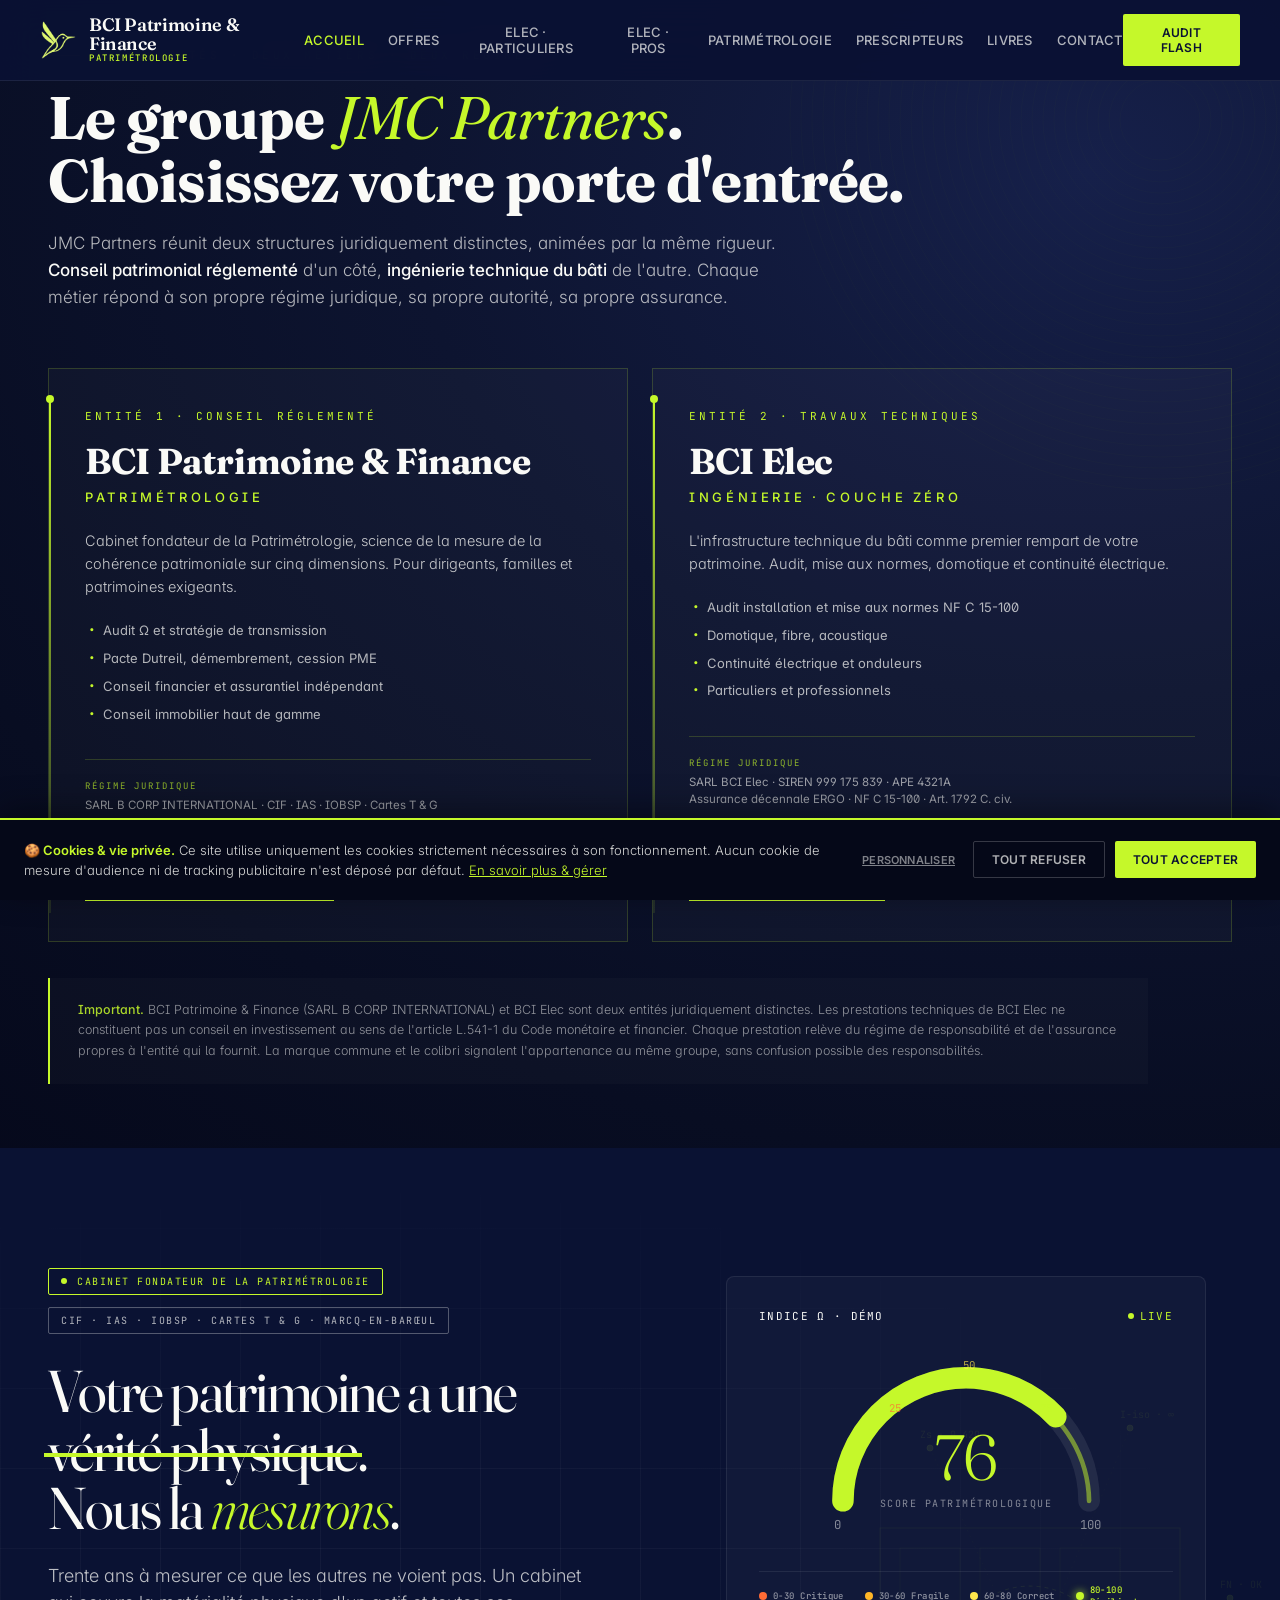
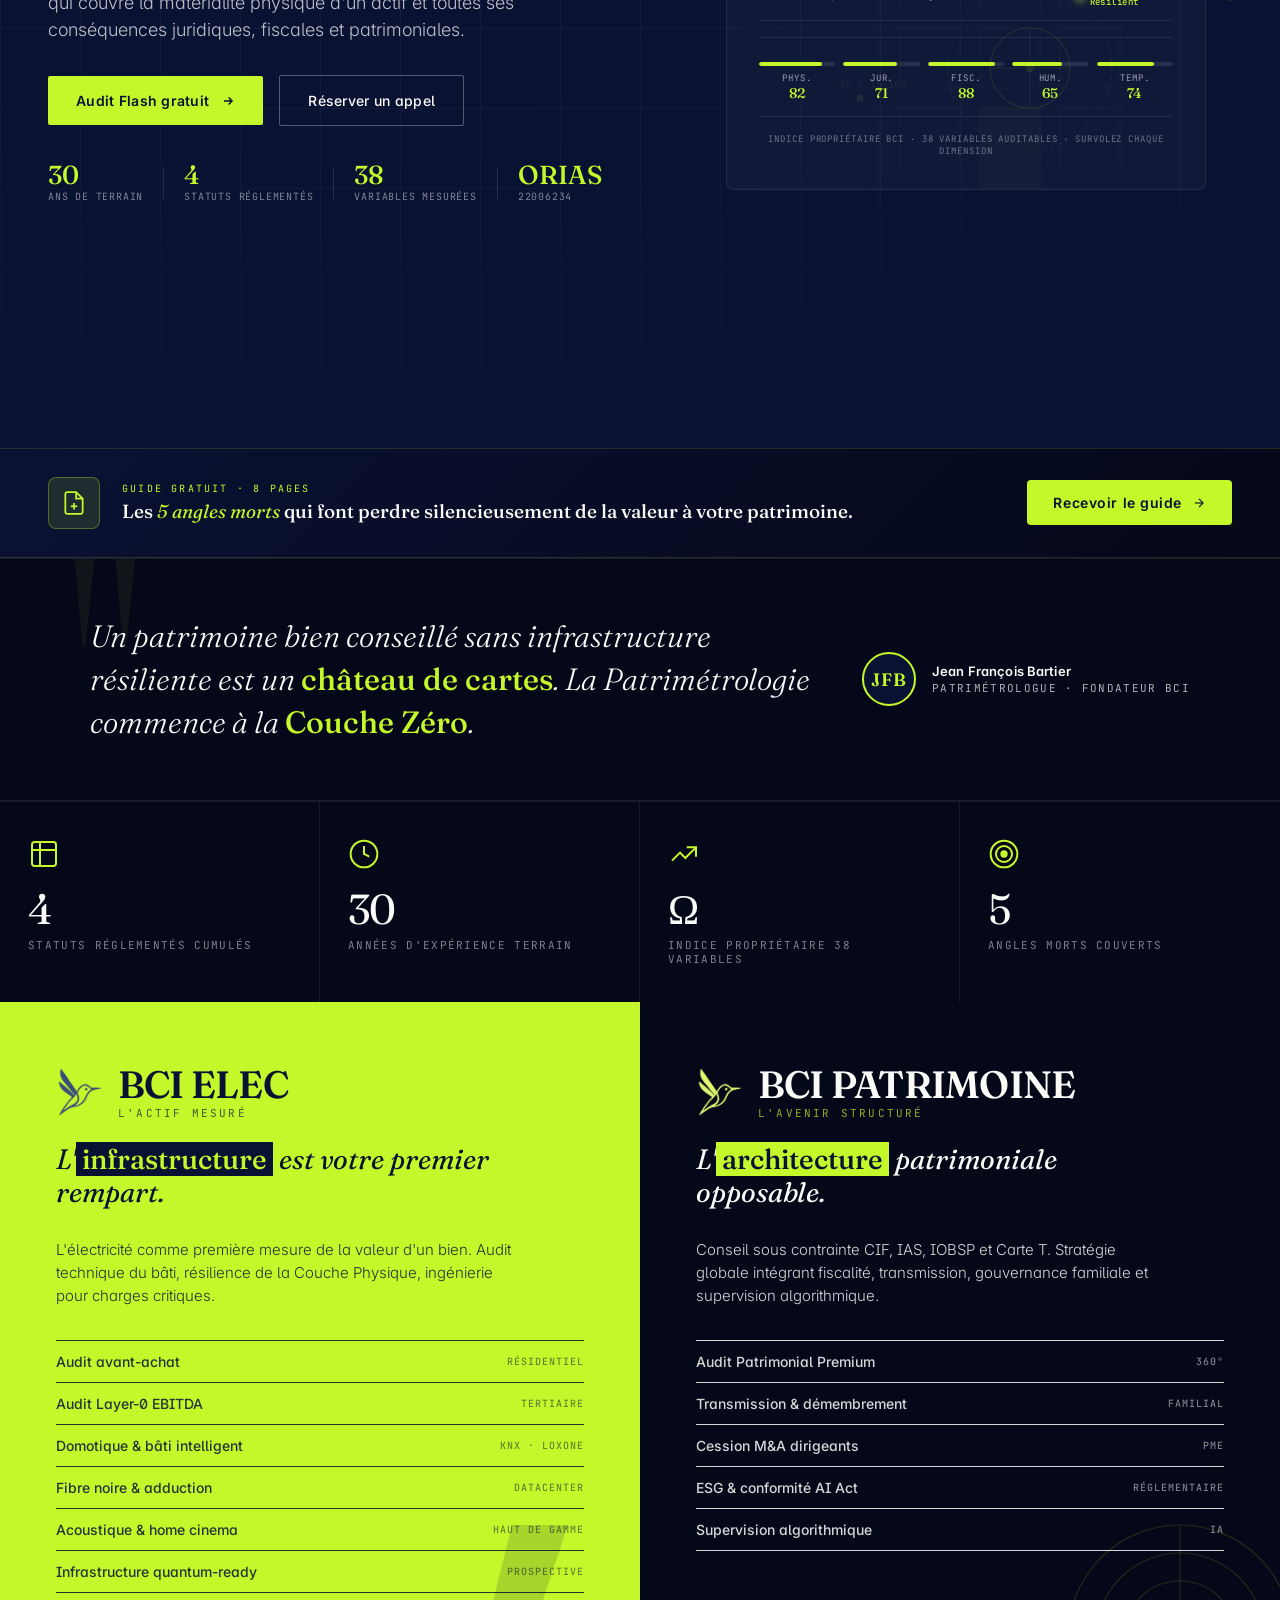
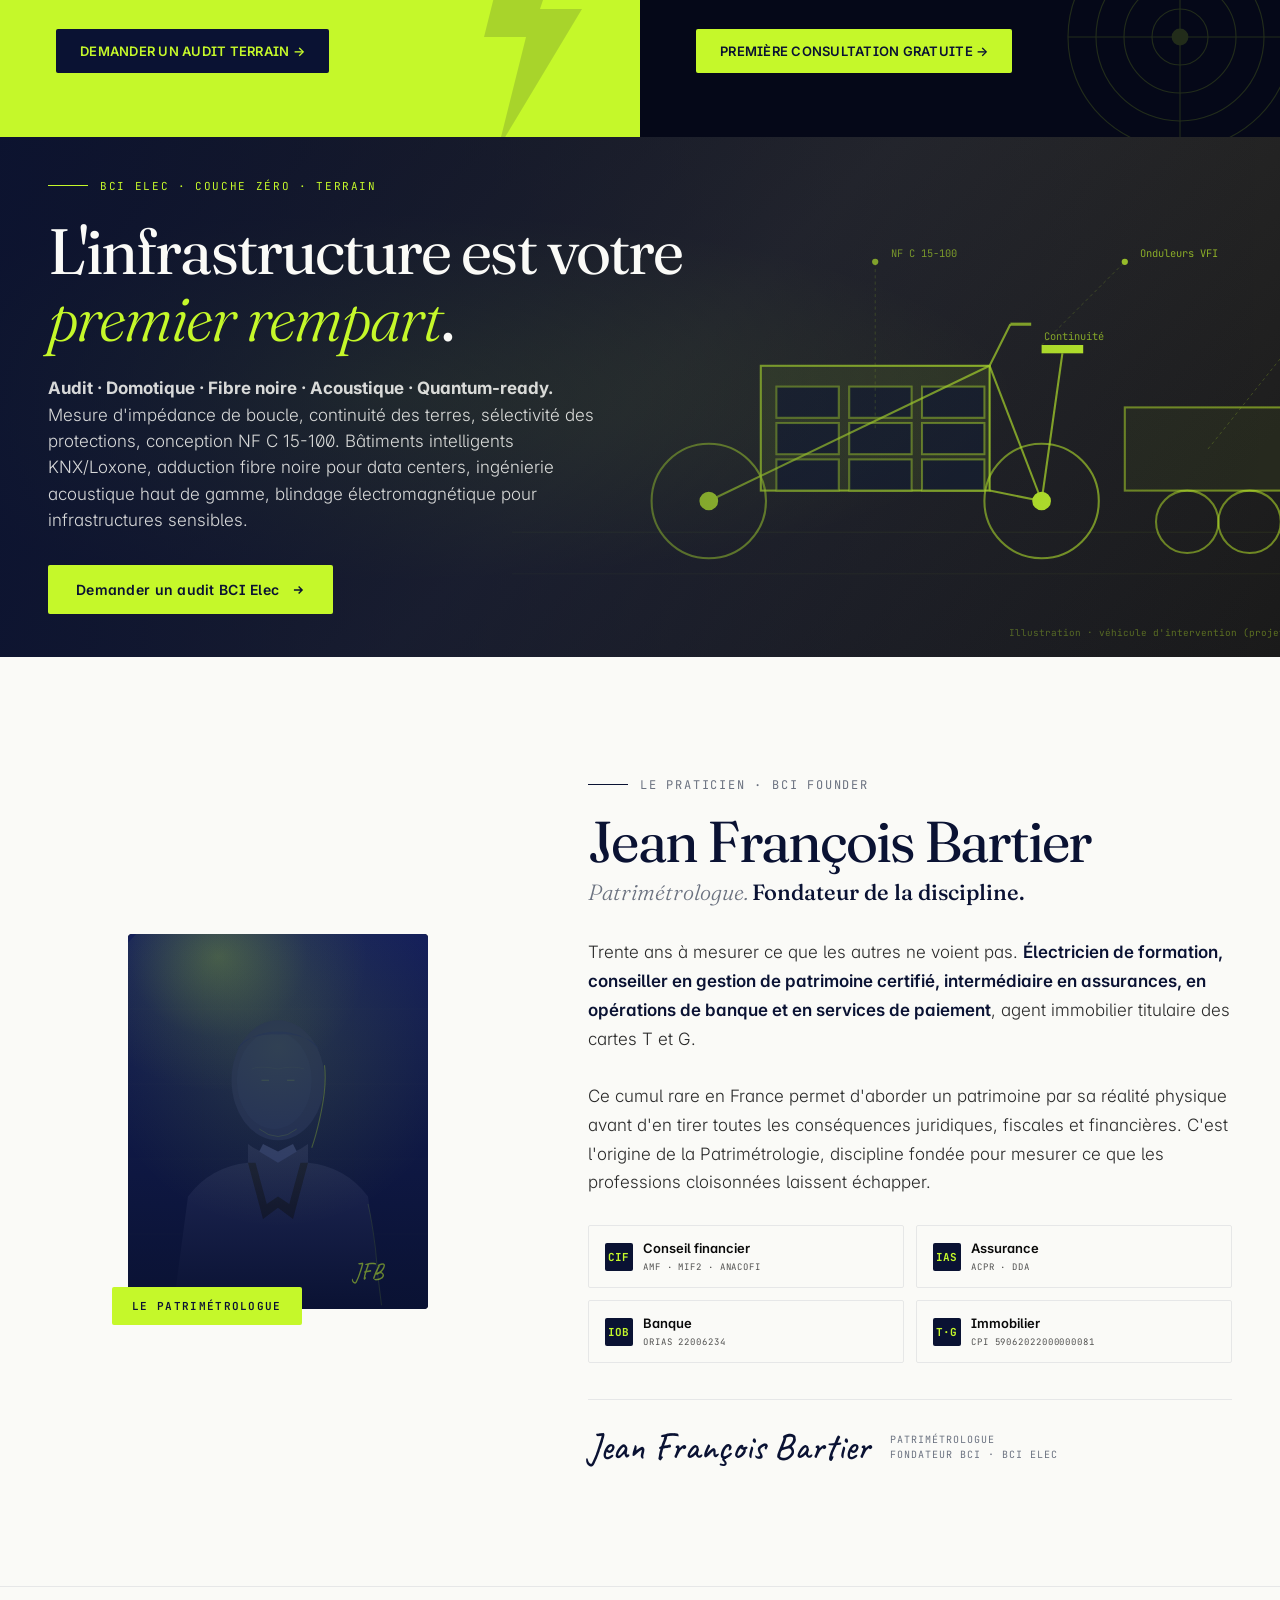
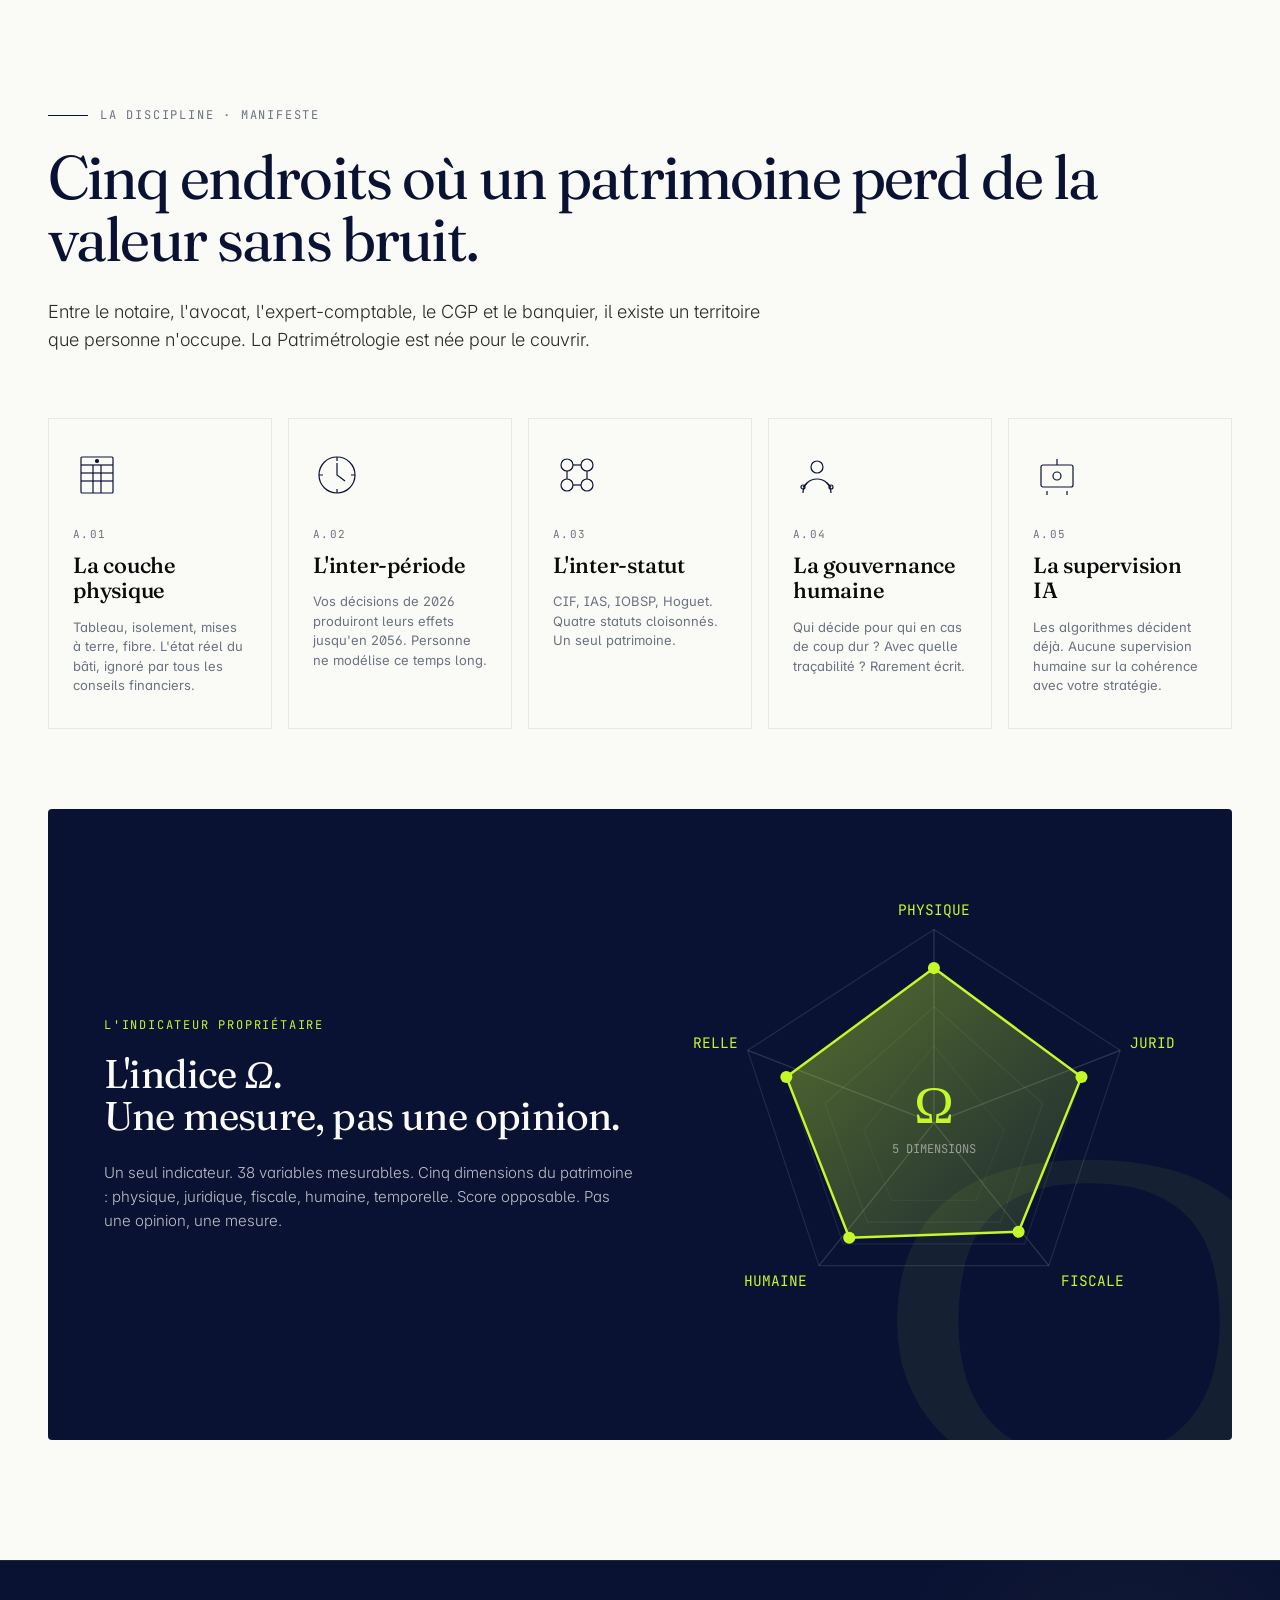
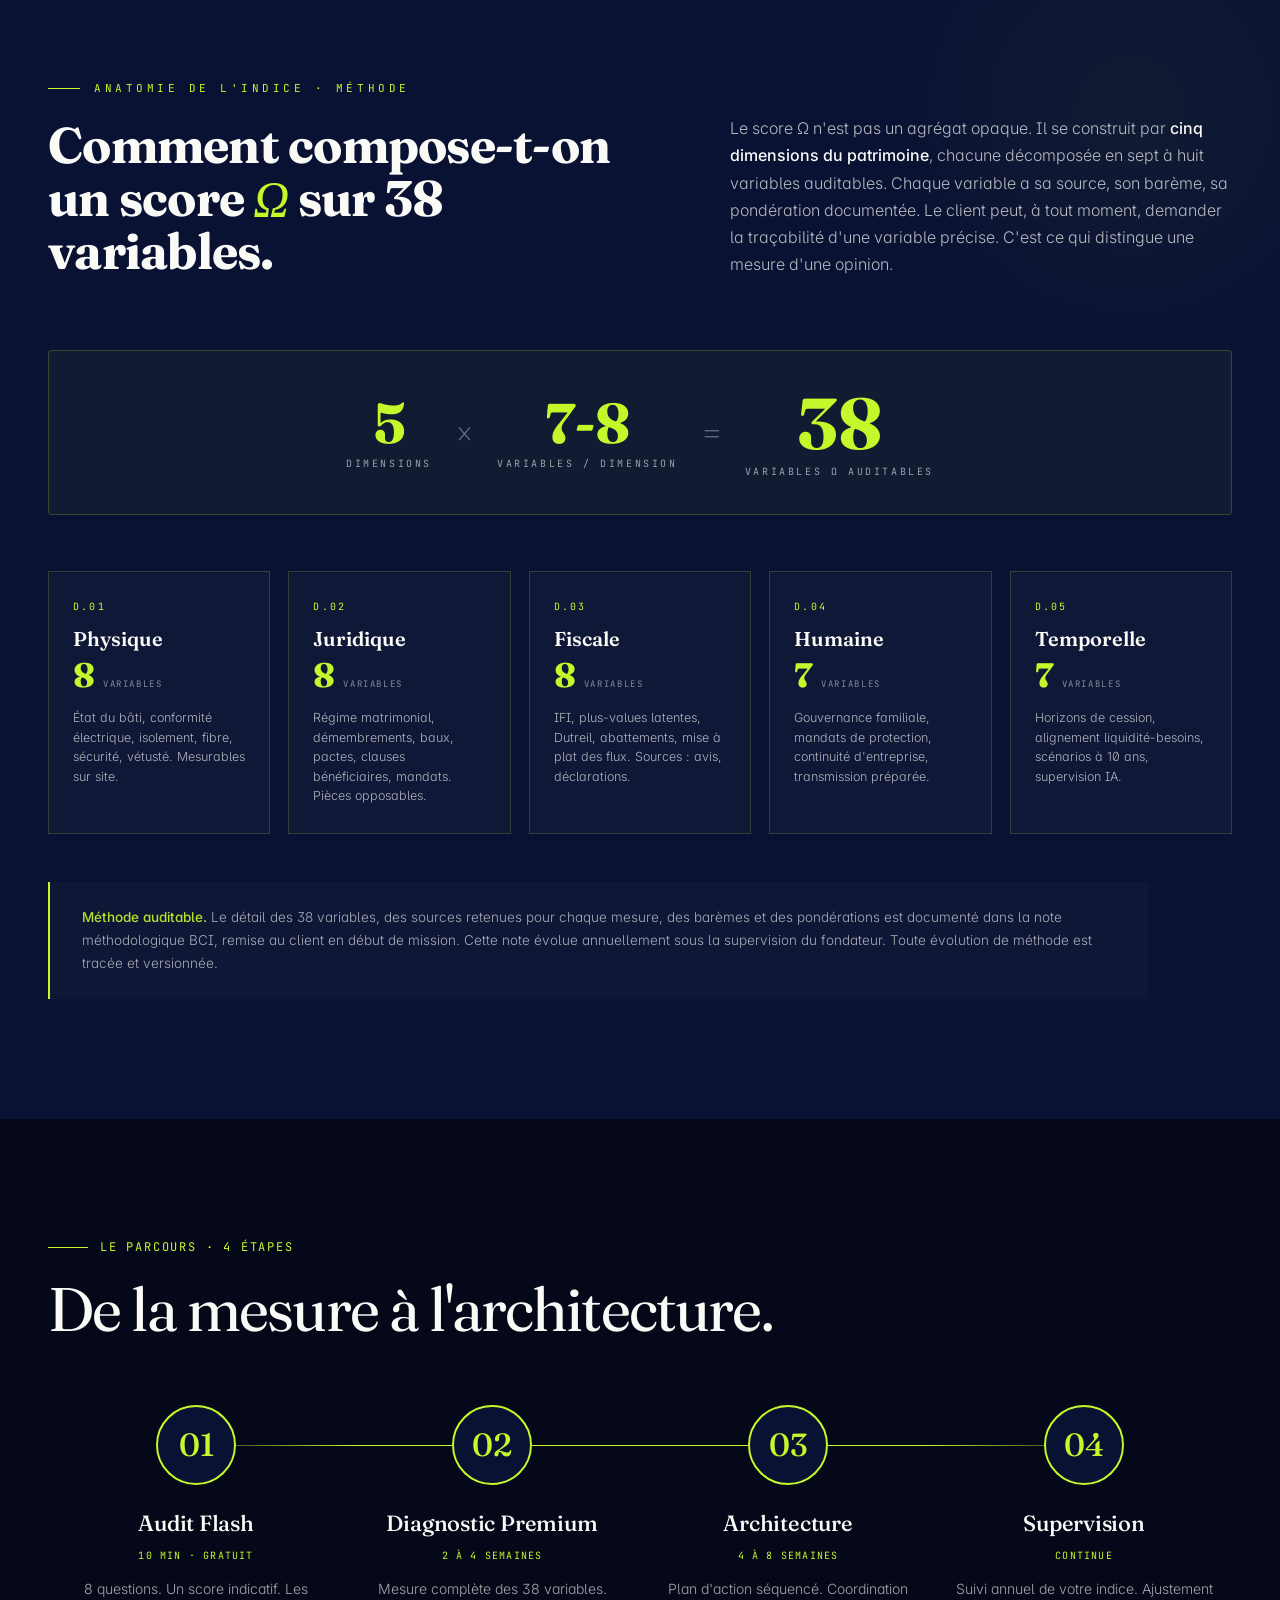
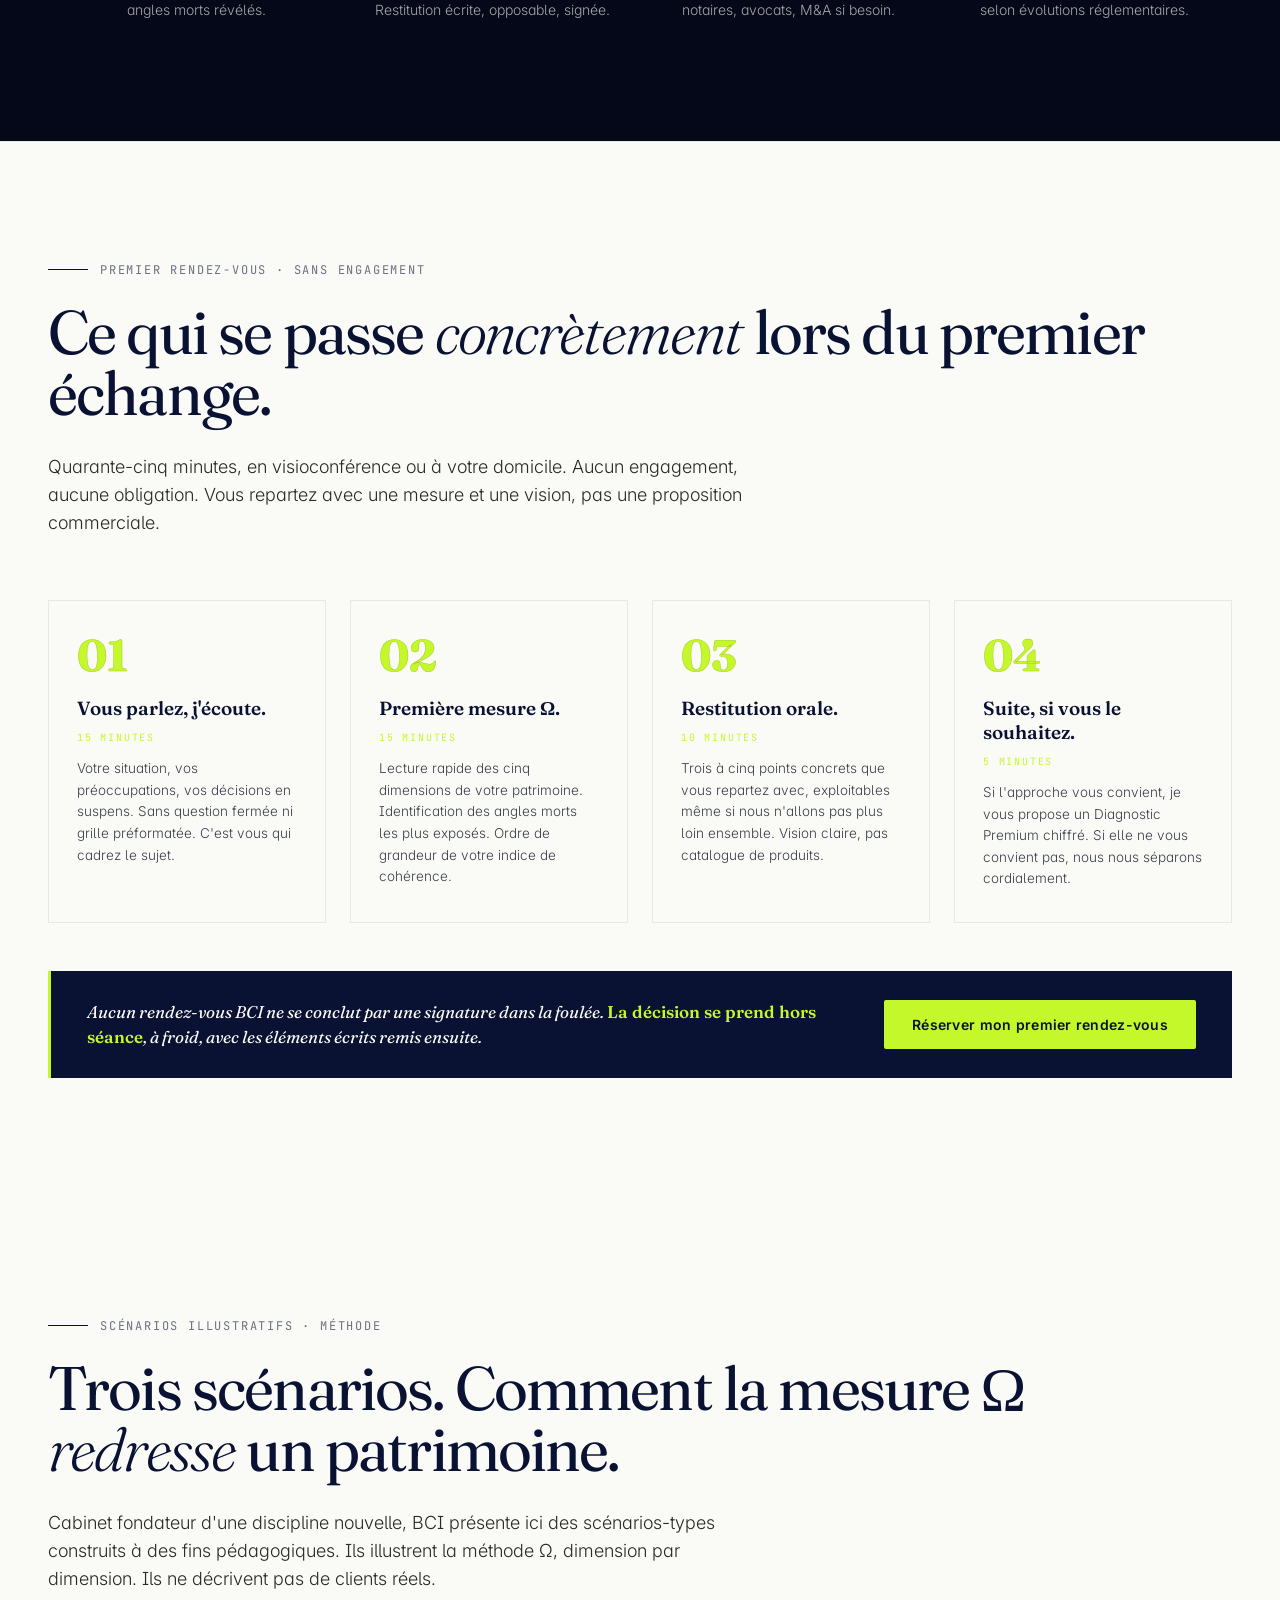
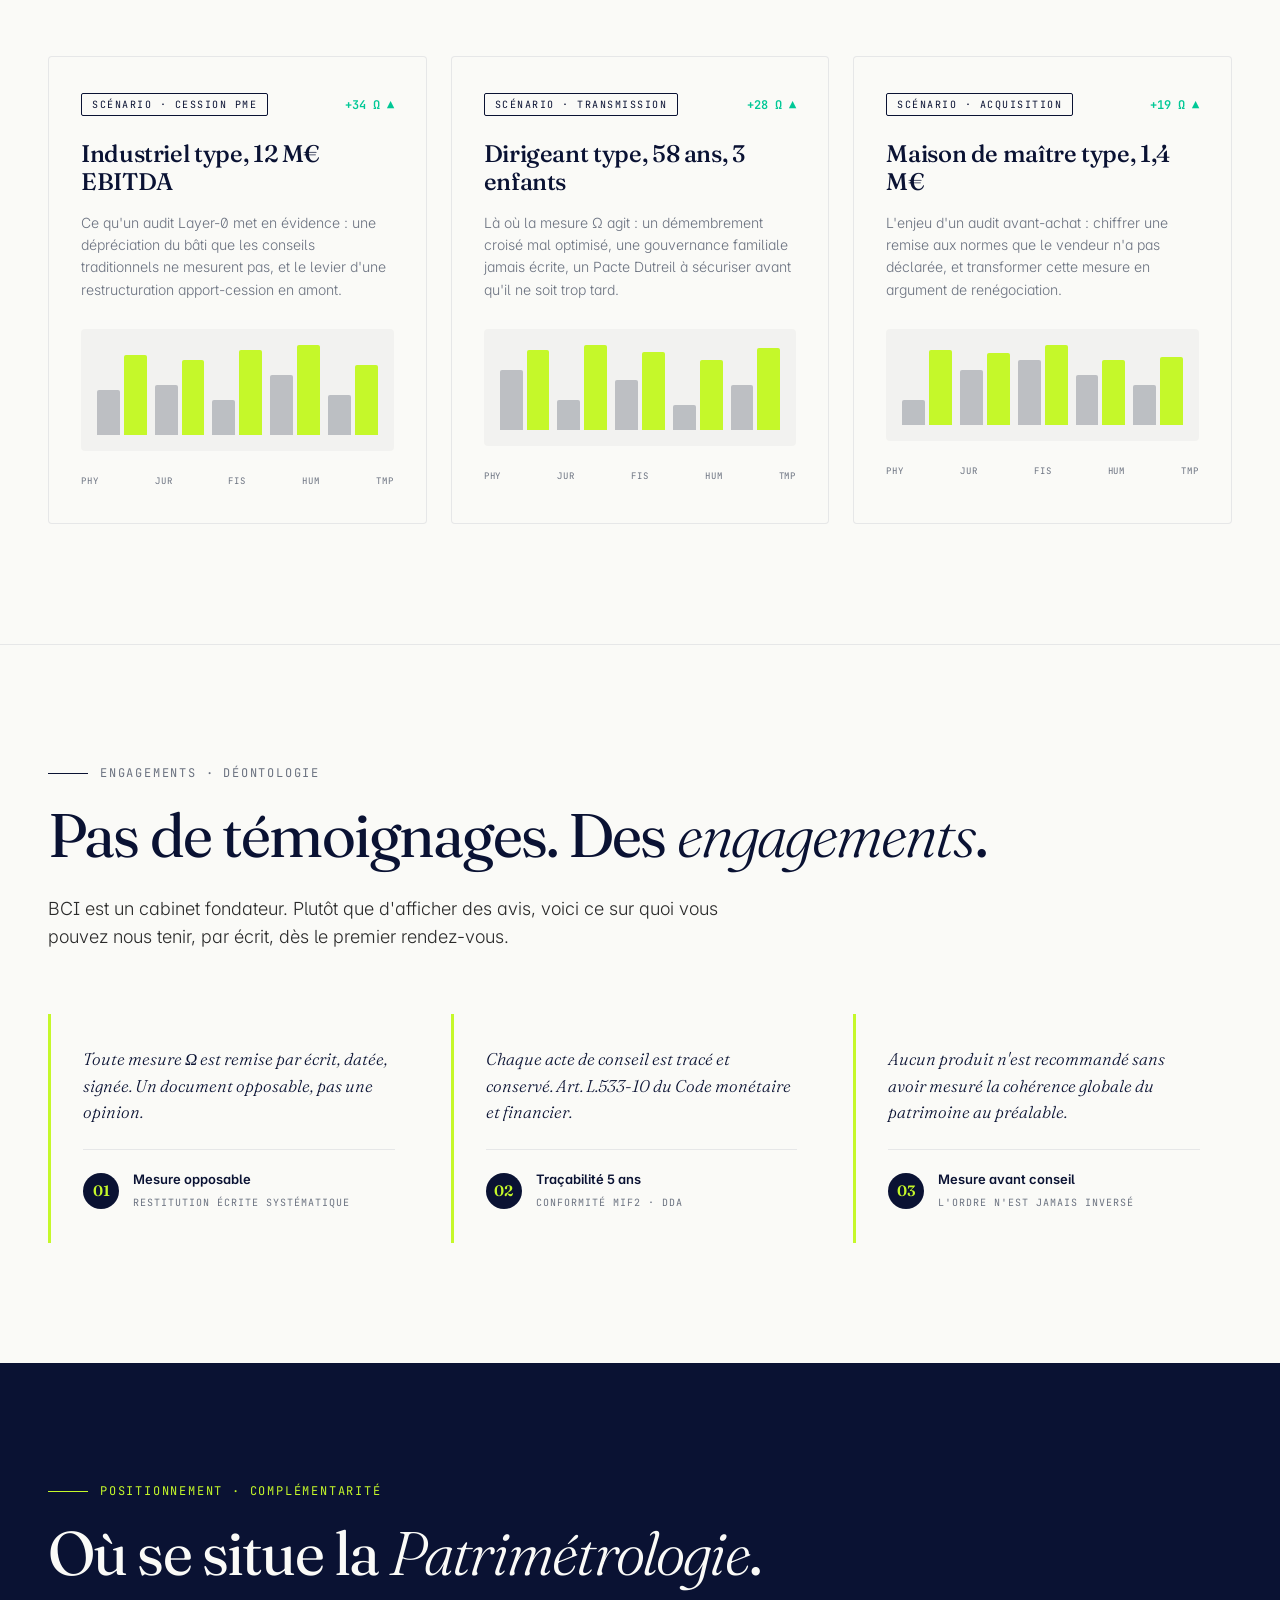
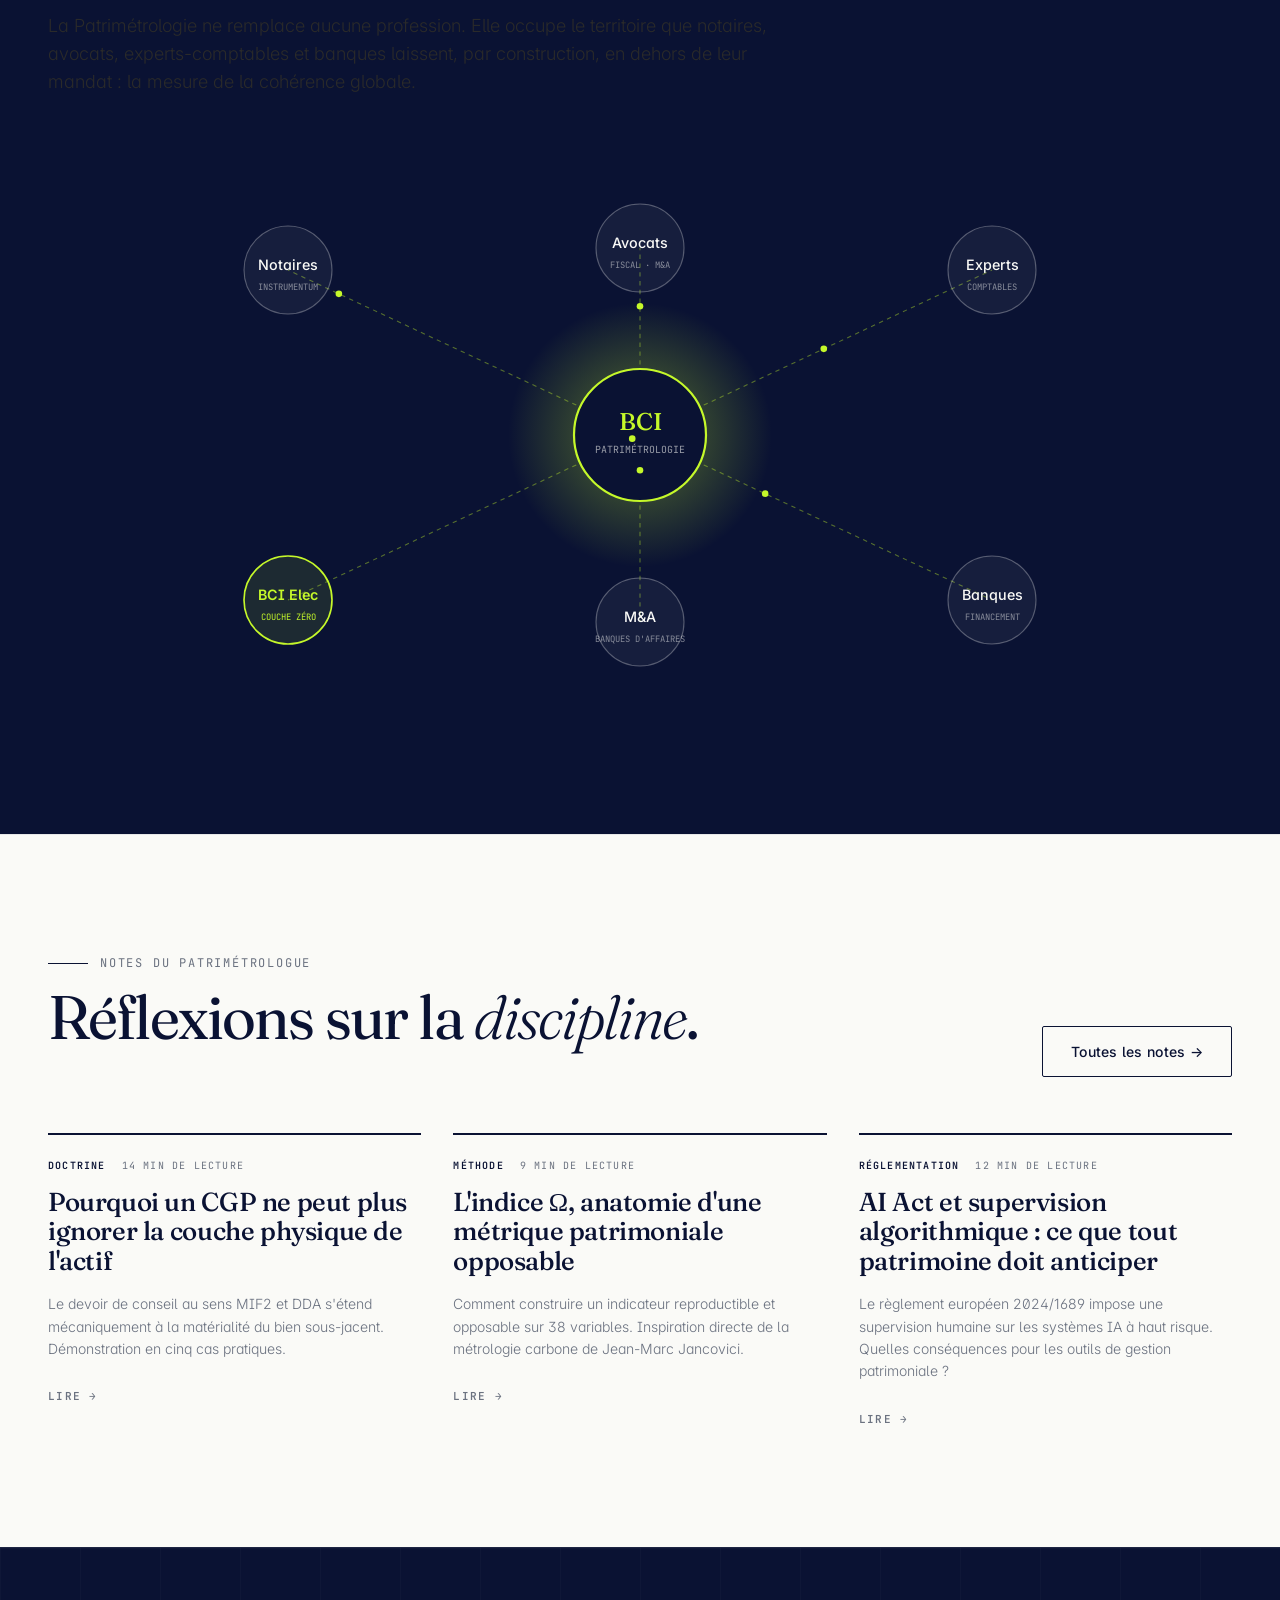
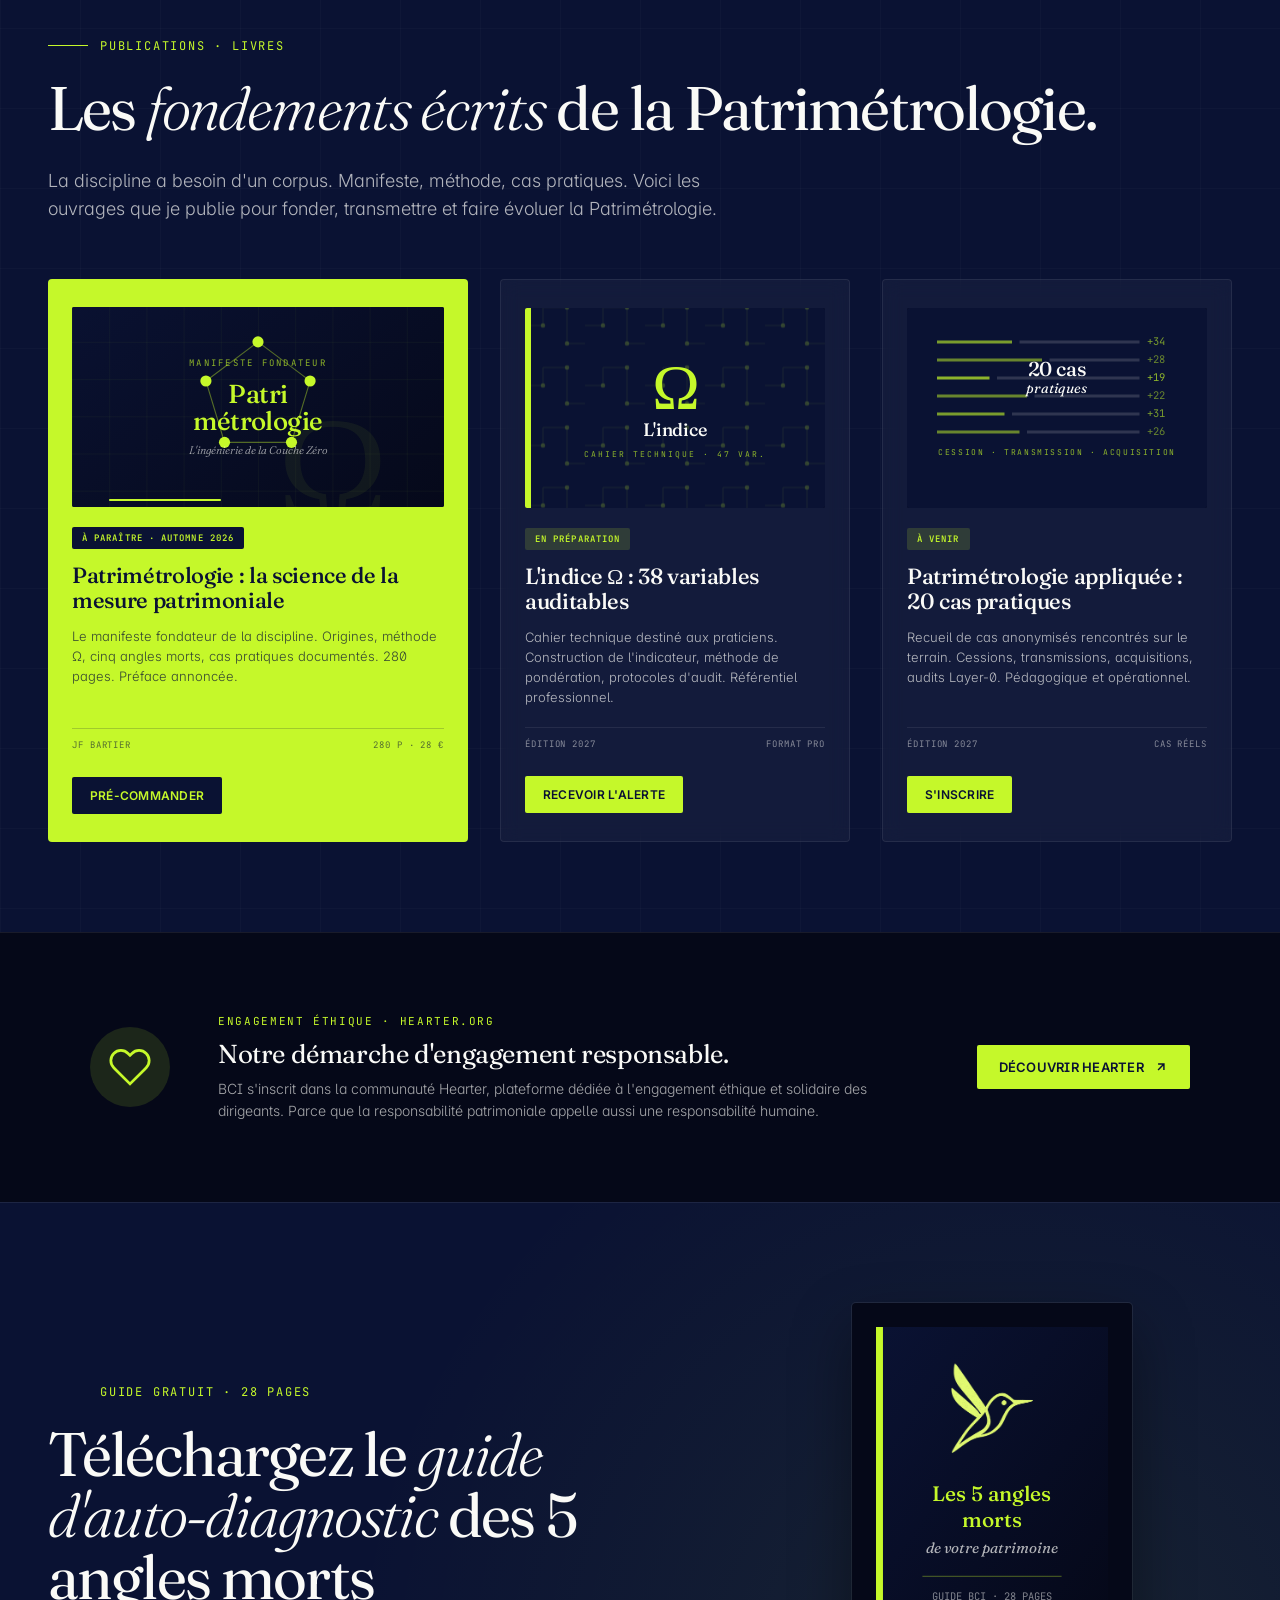
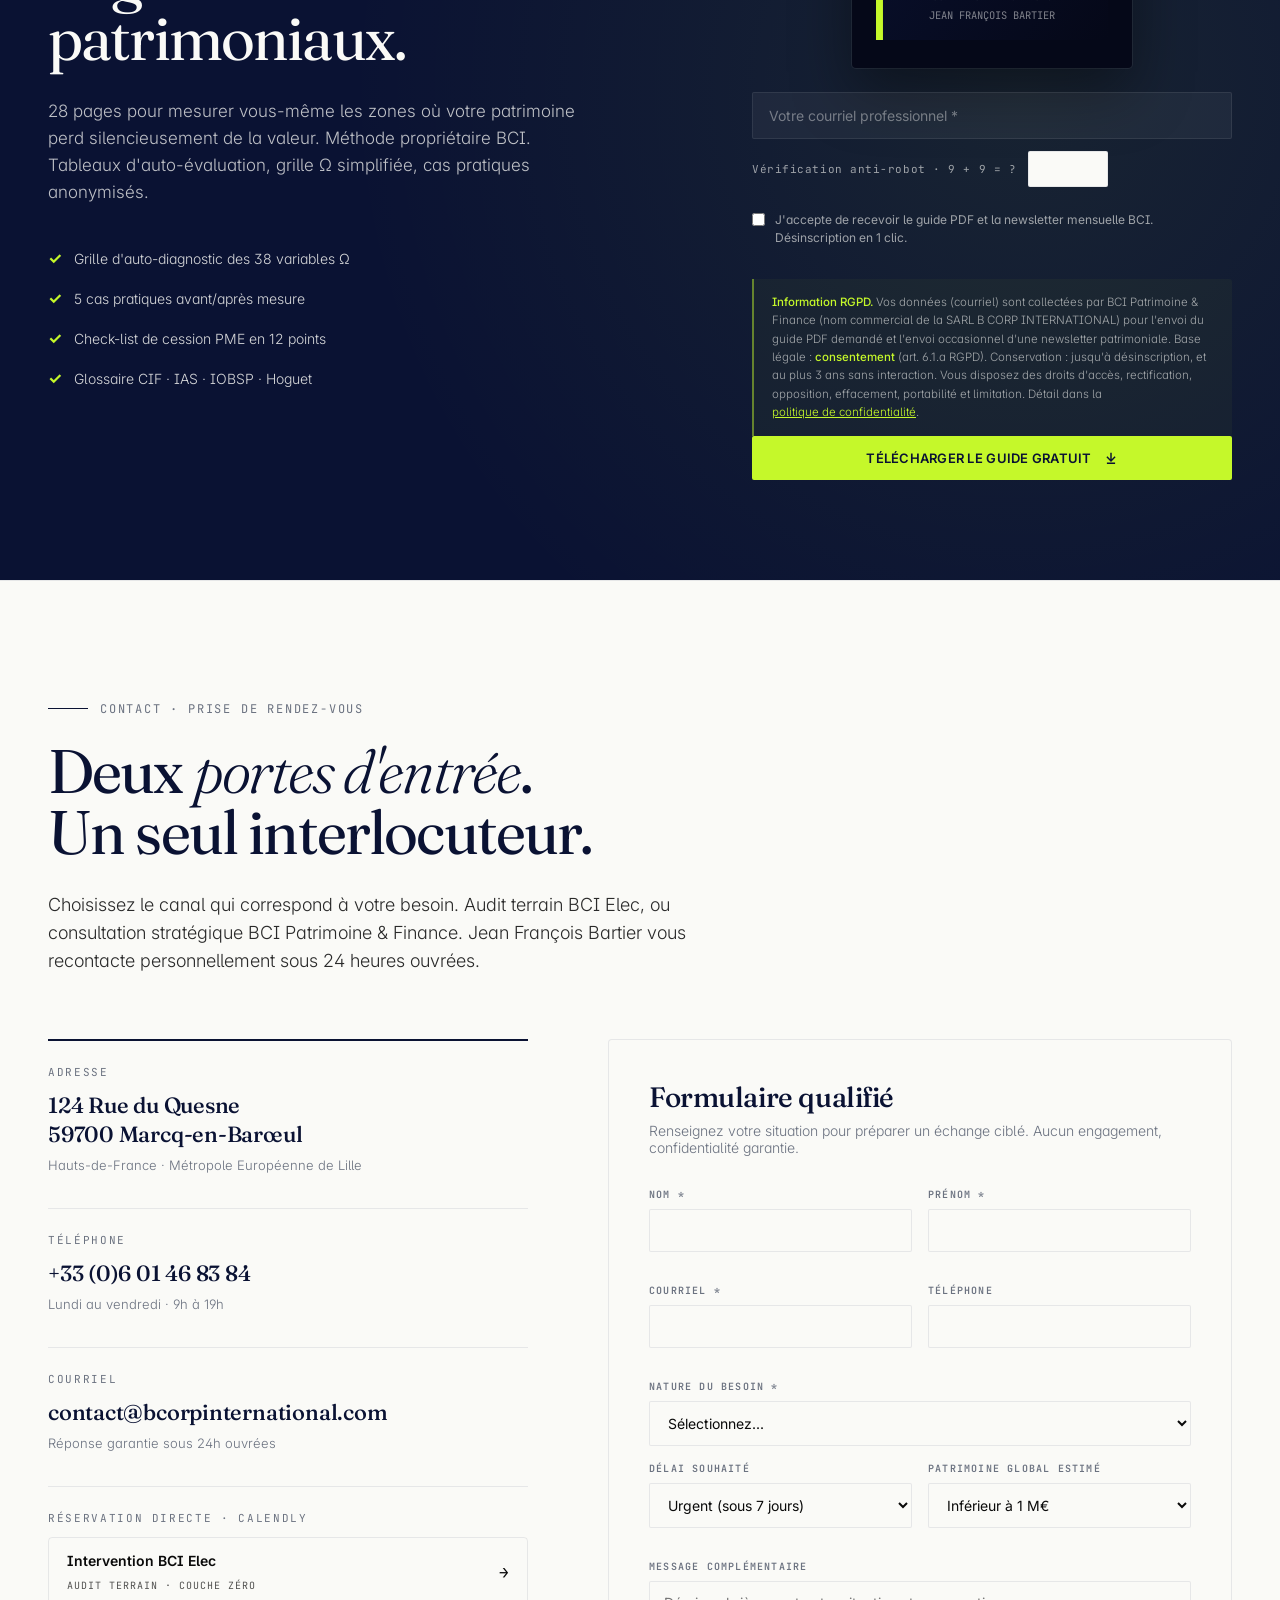
==== commit 8494a4da: "Add files via upload" ====
--- a/index.html
+++ b/index.html
@@ -5,7 +5,7 @@
 <meta name="viewport" content="width=device-width, initial-scale=1.0">
 
 <!-- === SEO : Title & Description === -->
-<title>BCI · Patrimétrologie — L'Ingénierie de la Couche Zéro | Cabinet fondateur</title>
+<title>BCI Patrimoine &amp; Finance · Patrimétrologie | Cabinet fondateur de la Patrimétrologie</title>
 <meta name="description" content="BCI · Cabinet fondateur de la Patrimétrologie. Audit patrimonial 360° (CIF/IAS/IOBSP/Carte T) et infrastructure électrique haut de gamme (domotique, fibre noire). Indice Ω opposable. Hauts-de-France.">
 <meta name="keywords" content="patrimétrologie, conseil patrimonial Lille, CGP Marcq-en-Barœul, audit patrimoine, indice oméga, électricien Lille, domotique KNX, fibre noire, audit avant achat, transmission entreprise, cession PME">
 <meta name="author" content="Jean François Bartier · BCI">
@@ -19,18 +19,18 @@
 <!-- === Open Graph (Facebook, LinkedIn, WhatsApp) === -->
 <meta property="og:type" content="website">
 <meta property="og:locale" content="fr_FR">
-<meta property="og:site_name" content="BCI · Patrimétrologie">
-<meta property="og:title" content="BCI · Patrimétrologie — L'Ingénierie de la Couche Zéro">
+<meta property="og:site_name" content="BCI Patrimoine &amp; Finance · Patrimétrologie">
+<meta property="og:title" content="BCI Patrimoine &amp; Finance · Patrimétrologie">
 <meta property="og:description" content="Cabinet fondateur de la Patrimétrologie. La seule discipline qui mesure simultanément la réalité physique d'un actif et ses conséquences juridiques, fiscales et patrimoniales.">
 <meta property="og:url" content="https://bcorpinternational.com/">
 <meta property="og:image" content="https://bcorpinternational.com/og-image.jpg">
 <meta property="og:image:width" content="1200">
 <meta property="og:image:height" content="630">
-<meta property="og:image:alt" content="BCI Patrimétrologie · Colibri en vol sur fond bleu nuit">
+<meta property="og:image:alt" content="BCI Patrimoine &amp; Finance · Patrimétrologie · Colibri en vol sur fond bleu nuit">
 
 <!-- === Twitter Cards === -->
 <meta name="twitter:card" content="summary_large_image">
-<meta name="twitter:title" content="BCI · Patrimétrologie — L'Ingénierie de la Couche Zéro">
+<meta name="twitter:title" content="BCI Patrimoine &amp; Finance · Patrimétrologie">
 <meta name="twitter:description" content="Cabinet fondateur de la Patrimétrologie. Architecture patrimoniale opposable et mesure de la Couche Zéro physique des actifs.">
 
 <!-- === JSON-LD Schema.org === -->
@@ -41,8 +41,8 @@
     {
       "@type": "ProfessionalService",
       "@id": "https://bcorpinternational.com/#organization",
-      "name": "BCI · Patrimétrologie",
-      "alternateName": ["BCI", "BCI Patrimoine", "BCI Elec"],
+      "name": "BCI Patrimoine & Finance",
+      "alternateName": ["BCI", "BCI Patrimétrologie", "BCI Patrimoine", "BCI Patrimoine et Finance", "BCI Elec"],
       "url": "https://bcorpinternational.com",
       "logo": "https://bcorpinternational.com/logo.png",
       "image": "https://bcorpinternational.com/og-image.jpg",
@@ -114,7 +114,7 @@
       "@type": "WebSite",
       "@id": "https://bcorpinternational.com/#website",
       "url": "https://bcorpinternational.com",
-      "name": "BCI · Patrimétrologie",
+      "name": "BCI Patrimoine & Finance · Patrimétrologie",
       "publisher": {
         "@id": "https://bcorpinternational.com/#organization"
       },
@@ -844,41 +844,6 @@
 .eco-diagram { margin: 64px auto 0; max-width: 1100px; position: relative; }
 
 /* AI AGENT */
-.ai-section { padding: 120px 48px; background: var(--night-deep); color: var(--bone); position: relative; overflow: hidden; }
-.ai-section::before { content: ''; position: absolute; top: 0; left: 0; right: 0; bottom: 0; background: radial-gradient(circle at 70% 30%, rgba(197, 248, 42, 0.08), transparent 50%); pointer-events: none; }
-.ai-wrap { max-width: 1400px; margin: 0 auto; display: grid; grid-template-columns: 1fr 1.2fr; gap: 80px; align-items: center; position: relative; z-index: 2; }
-.ai-left .section-title { color: var(--bone); }
-.ai-left .section-eyebrow { color: var(--acid); }
-.ai-left .section-eyebrow::before { background: var(--acid); }
-.ai-features { margin-top: 32px; display: flex; flex-direction: column; gap: 16px; }
-.ai-feature { display: flex; align-items: flex-start; gap: 16px; font-size: 14px; color: rgba(250, 250, 247, 0.8); font-weight: 300; line-height: 1.55; }
-.ai-feature-icon { width: 28px; height: 28px; flex-shrink: 0; background: var(--acid-soft); color: var(--acid); border-radius: 50%; display: grid; place-items: center; margin-top: 2px; }
-.ai-feature-icon svg { width: 14px; height: 14px; }
-.ai-feature strong { color: var(--bone); font-weight: 600; }
-
-.chat { background: rgba(250, 250, 247, 0.04); backdrop-filter: blur(20px); border: 1px solid var(--line); border-radius: 8px; overflow: hidden; font-size: 14px; }
-.chat-header { padding: 18px 22px; border-bottom: 1px solid var(--line); display: flex; align-items: center; gap: 14px; background: rgba(10, 18, 51, 0.4); }
-.chat-avatar { width: 36px; height: 36px; background: var(--acid); border-radius: 50%; display: grid; place-items: center; font-family: var(--font-display); color: var(--night); font-weight: 700; font-size: 16px; }
-.chat-info h4 { font-family: var(--font-display); font-size: 15px; font-weight: 500; letter-spacing: -0.01em; margin-bottom: 2px; }
-.chat-status { font-family: var(--font-mono); font-size: 10px; color: var(--acid); letter-spacing: 0.1em; text-transform: uppercase; display: flex; align-items: center; gap: 6px; }
-.chat-status::before { content: ''; width: 6px; height: 6px; background: var(--acid); border-radius: 50%; animation: pulse 2s infinite; }
-.chat-body { padding: 22px; min-height: 380px; max-height: 420px; overflow-y: auto; display: flex; flex-direction: column; gap: 14px; }
-.msg { max-width: 85%; padding: 13px 17px; border-radius: 16px; font-size: 13.5px; line-height: 1.55; animation: msgIn 0.4s ease-out; }
-@keyframes msgIn { from { opacity: 0; transform: translateY(8px); } to { opacity: 1; transform: translateY(0); } }
-.msg-bot { background: rgba(250, 250, 247, 0.08); color: var(--bone); border-bottom-left-radius: 4px; align-self: flex-start; }
-.msg-user { background: var(--acid); color: var(--night); border-bottom-right-radius: 4px; align-self: flex-end; font-weight: 500; }
-.msg-disclaimer { font-family: var(--font-mono); font-size: 10px; color: rgba(250, 250, 247, 0.5); text-align: center; padding: 8px 12px; border: 1px dashed var(--line); border-radius: 4px; line-height: 1.5; }
-.chat-input { padding: 14px 18px; border-top: 1px solid var(--line); display: flex; gap: 12px; background: rgba(10, 18, 51, 0.4); }
-.chat-input input { flex: 1; background: transparent; border: none; color: var(--bone); font-family: var(--font-body); font-size: 14px; padding: 8px 0; outline: none; }
-.chat-input input::placeholder { color: rgba(250, 250, 247, 0.4); }
-.chat-input button { background: var(--acid); color: var(--night); border: none; width: 34px; height: 34px; border-radius: 50%; cursor: pointer; display: grid; place-items: center; font-weight: 700; transition: transform 0.2s; }
-.chat-input button:hover { transform: scale(1.05); }
-.chat-typing { display: flex; gap: 4px; padding: 8px; }
-.chat-typing span { width: 6px; height: 6px; background: var(--acid); border-radius: 50%; animation: typing 1.4s infinite; }
-.chat-typing span:nth-child(2) { animation-delay: 0.2s; }
-.chat-typing span:nth-child(3) { animation-delay: 0.4s; }
-@keyframes typing { 0%, 60%, 100% { transform: translateY(0); opacity: 0.4; } 30% { transform: translateY(-4px); opacity: 1; } }
-
 /* BLOG */
 .blog { padding: 120px 48px; background: var(--bone); border-top: 1px solid var(--line-dark); }
 .blog-wrap { max-width: 1400px; margin: 0 auto; }
@@ -2117,7 +2082,7 @@
   .nav { padding: 12px 16px; }
   .nav-links { display: none; }
   .nav-logo-text small { display: none; }
-  .hero, .quote-band, .elec-banner, .patrimetrologue, .ai-section, .final-cta, .workflow, .cases, .ecosystem, .blog, .testimonials, .patrimetrologie, .boutique, .contact, .partners, .hearter-band { padding: 64px 20px; }
+  .hero, .quote-band, .elec-banner, .patrimetrologue, .final-cta, .workflow, .cases, .ecosystem, .blog, .testimonials, .patrimetrologie, .boutique, .contact, .partners, .hearter-band { padding: 64px 20px; }
   .elec-banner { height: auto; padding: 64px 20px; }
   .metrics-band-wrap { grid-template-columns: 1fr; }
   .dual { grid-template-columns: 1fr; }
@@ -2127,7 +2092,6 @@
   .angles-infographic { grid-template-columns: 1fr; }
   .partners-grid { grid-template-columns: repeat(2, 1fr); }
   .omega-formula { grid-template-columns: 1fr; padding: 48px 24px; gap: 32px; }
-  .ai-wrap { grid-template-columns: 1fr; gap: 48px; }
   .trust-wrap { grid-template-columns: 1fr; text-align: center; }
   .footer-wrap { grid-template-columns: 1fr; gap: 32px; }
   .footer-legal { flex-direction: column; text-align: center; }
@@ -2293,6 +2257,22 @@
 .form-rgpd-note.on-light strong { color: var(--night); }
 .form-rgpd-note .rgpd-link { color: var(--acid); cursor: pointer; text-decoration: underline; background: none; border: none; padding: 0; font: inherit; }
 .form-rgpd-note.on-light .rgpd-link { color: var(--night); font-weight: 500; }
+
+
+/* ========== V17 · BLOCS ENTITÉ DANS LES MODALES ========== */
+.entity-block { margin: 18px 0; padding: 20px 24px; background: rgba(197,248,42,0.04); border-left: 3px solid var(--acid); border-radius: 0 4px 4px 0; }
+.entity-block.elec { background: rgba(197,248,42,0.04); border-left-color: rgba(197,248,42,0.6); }
+.entity-block-header { display: flex; align-items: center; gap: 12px; margin-bottom: 12px; padding-bottom: 10px; border-bottom: 1px solid rgba(197,248,42,0.18); }
+.entity-block-tag { font-family: var(--font-mono); font-size: 10px; letter-spacing: 0.24em; color: var(--acid); text-transform: uppercase; padding: 3px 10px; border: 1px solid rgba(197,248,42,0.4); border-radius: 2px; }
+.entity-block-name { font-family: var(--font-display); font-size: 17px; font-weight: 600; color: var(--night); margin: 0; }
+.entity-block-name em { color: var(--acid-dim, #6f9114); font-style: italic; font-weight: 500; }
+.entity-block-content { font-family: var(--font-sans); font-weight: 300; font-size: 13.5px; line-height: 1.7; color: var(--ink); }
+.entity-block-content strong { font-weight: 500; color: var(--night); }
+.entity-block-content ul { margin: 6px 0 0 0; padding-left: 20px; }
+.entity-block-content li { margin-bottom: 4px; }
+.entity-block-content .meta { display: block; font-family: var(--font-mono); font-size: 11.5px; letter-spacing: 0.01em; color: rgba(10,18,51,0.7); margin-top: 8px; padding-top: 8px; border-top: 1px dashed rgba(10,18,51,0.15); }
+.entities-separator { text-align: center; margin: 14px 0 16px; font-family: var(--font-mono); font-size: 10px; letter-spacing: 0.32em; color: rgba(10,18,51,0.4); text-transform: uppercase; position: relative; }
+.entities-separator::before, .entities-separator::after { content: ''; display: inline-block; width: 60px; height: 1px; background: rgba(10,18,51,0.2); vertical-align: middle; margin: 0 12px; }
 
 </style>
 <link rel="icon" type="image/png" sizes="32x32" href="[data-uri]">
@@ -2430,8 +2410,8 @@
   <button class="nav-logo" onclick="showPage('home')">
     <svg class="colibri-svg" style="color: var(--acid);"><use href="#colibri"/></svg>
     <span class="nav-logo-text">
-      <strong>BCI · Patrimétrologie</strong>
-      <small>L'Ingénierie de la Couche Zéro</small>
+      <strong>BCI Patrimoine &amp; Finance</strong>
+      <small style="color: var(--acid); letter-spacing: 0.18em;">Patrimétrologie</small>
     </span>
   </button>
   <div class="nav-links">
@@ -2444,7 +2424,7 @@
     <button class="nav-link" onclick="scrollToSection('boutique')">Livres</button>
     <button class="nav-link" onclick="scrollToSection('contact')">Contact</button>
   </div>
-  <button class="nav-cta" onclick="scrollToSection('ai')">Audit Flash</button>
+  <button class="nav-cta" onclick="scrollToSection('lead-magnet-form')">Audit Flash</button>
 </nav>
 
 <!-- ============== PAGE HOME ============== -->
@@ -2455,8 +2435,8 @@
   <div class="splash-guilloche"><svg viewBox="0 0 760 760"><defs><radialGradient id="splashFade" cx="50%" cy="50%" r="50%"><stop offset="0%" stop-color="#C5F82A" stop-opacity="0"/><stop offset="70%" stop-color="#C5F82A" stop-opacity="0.1"/><stop offset="100%" stop-color="#C5F82A" stop-opacity="0"/></radialGradient></defs><g fill="none" stroke="#C5F82A" stroke-opacity="0.08" stroke-width="0.6"><circle cx="380" cy="380" r="40"/><circle cx="380" cy="380" r="51"/><circle cx="380" cy="380" r="62"/><circle cx="380" cy="380" r="73"/><circle cx="380" cy="380" r="84"/><circle cx="380" cy="380" r="95"/><circle cx="380" cy="380" r="106"/><circle cx="380" cy="380" r="117"/><circle cx="380" cy="380" r="128"/><circle cx="380" cy="380" r="139"/><circle cx="380" cy="380" r="150"/><circle cx="380" cy="380" r="161"/><circle cx="380" cy="380" r="172"/><circle cx="380" cy="380" r="183"/><circle cx="380" cy="380" r="194"/><circle cx="380" cy="380" r="205"/><circle cx="380" cy="380" r="216"/><circle cx="380" cy="380" r="227"/><circle cx="380" cy="380" r="238"/><circle cx="380" cy="380" r="249"/><circle cx="380" cy="380" r="260"/><circle cx="380" cy="380" r="271"/><circle cx="380" cy="380" r="282"/><circle cx="380" cy="380" r="293"/><circle cx="380" cy="380" r="304"/><circle cx="380" cy="380" r="315"/><circle cx="380" cy="380" r="326"/><circle cx="380" cy="380" r="337"/><circle cx="380" cy="380" r="348"/><circle cx="380" cy="380" r="359"/><circle cx="380" cy="380" r="370"/></g><g fill="none" stroke="url(#splashFade)" stroke-width="0.8"><circle cx="380" cy="380" r="55"/><circle cx="380" cy="380" r="77"/><circle cx="380" cy="380" r="99"/><circle cx="380" cy="380" r="121"/><circle cx="380" cy="380" r="143"/><circle cx="380" cy="380" r="165"/><circle cx="380" cy="380" r="187"/><circle cx="380" cy="380" r="209"/><circle cx="380" cy="380" r="231"/><circle cx="380" cy="380" r="253"/><circle cx="380" cy="380" r="275"/><circle cx="380" cy="380" r="297"/><circle cx="380" cy="380" r="319"/><circle cx="380" cy="380" r="341"/><circle cx="380" cy="380" r="363"/></g></svg></div>
   <div class="splash-wrap">
     <div class="splash-eyebrow">DEUX ENTITÉS · DEUX MÉTIERS · DEUX RÉGIMES</div>
-    <h1 class="splash-title">Le groupe <em>BCI</em>.<br>Choisissez votre porte d'entrée.</h1>
-    <p class="splash-intro">BCI réunit deux structures juridiquement distinctes, animées par la même rigueur. <strong>Conseil patrimonial réglementé</strong> d'un côté, <strong>ingénierie technique du bâti</strong> de l'autre. Chaque métier répond à son propre régime juridique, sa propre autorité, sa propre assurance.</p>
+    <h1 class="splash-title">Le groupe <em>JMC Partners</em>.<br>Choisissez votre porte d'entrée.</h1>
+    <p class="splash-intro">JMC Partners réunit deux structures juridiquement distinctes, animées par la même rigueur. <strong>Conseil patrimonial réglementé</strong> d'un côté, <strong>ingénierie technique du bâti</strong> de l'autre. Chaque métier répond à son propre régime juridique, sa propre autorité, sa propre assurance.</p>
 
     <div class="splash-doors">
 
@@ -2464,7 +2444,7 @@
       <a class="splash-door" onclick="enterEntity('patrimoine'); return false;" href="#">
         <div class="splash-door-spine"></div>
         <div class="splash-door-num">Entité 1 · Conseil réglementé</div>
-        <div class="splash-door-name">BCI</div>
+        <div class="splash-door-name">BCI Patrimoine &amp; Finance</div>
         <div class="splash-door-sub">Patrimétrologie</div>
         <p class="splash-door-desc">Cabinet fondateur de la Patrimétrologie, science de la mesure de la cohérence patrimoniale sur cinq dimensions. Pour dirigeants, familles et patrimoines exigeants.</p>
         <ul class="splash-door-list">
@@ -2503,7 +2483,7 @@
     </div>
 
     <div class="splash-disclaimer">
-      <strong>Important.</strong> BCI Patrimoine (SARL B CORP INTERNATIONAL) et BCI Elec sont deux entités juridiquement distinctes. Les prestations techniques de BCI Elec ne constituent pas un conseil en investissement au sens de l'article L.541-1 du Code monétaire et financier. Chaque prestation relève du régime de responsabilité et de l'assurance propres à l'entité qui la fournit. La marque commune et le colibri signalent l'appartenance au même groupe, sans confusion possible des responsabilités.
+      <strong>Important.</strong> BCI Patrimoine &amp; Finance (SARL B CORP INTERNATIONAL) et BCI Elec sont deux entités juridiquement distinctes. Les prestations techniques de BCI Elec ne constituent pas un conseil en investissement au sens de l'article L.541-1 du Code monétaire et financier. Chaque prestation relève du régime de responsabilité et de l'assurance propres à l'entité qui la fournit. La marque commune et le colibri signalent l'appartenance au même groupe, sans confusion possible des responsabilités.
     </div>
 
   </div>
@@ -2575,7 +2555,7 @@
             <path d="M5 12h14M13 6l6 6-6 6"/>
           </svg>
         </button>
-        <a href="https://calendly.com/bci-elec/intervention" target="_blank" class="btn-secondary" style="text-decoration: none;">Réserver un appel</a>
+        <a href="https://calendly.com/bci-patrimoine/30min" target="_blank" class="btn-secondary" style="text-decoration: none;">Réserver un appel</a>
       </div>
 
       <!-- ============ ÉDITER : HERO TRUST BAR ============ -->
@@ -3205,36 +3185,7 @@
 </section>
 
 <!-- AI AGENT -->
-<section class="ai-section" id="ai">
-  <div class="ai-wrap">
-    <div class="ai-left">
-      <div class="section-eyebrow">Agent IA · Audit Flash</div>
-      <h2 class="section-title">Un <em>pré-diagnostic</em> avant le rendez-vous humain.</h2>
-      <div class="ai-features">
-        <div class="ai-feature"><span class="ai-feature-icon"><svg viewBox="0 0 24 24" fill="none" stroke="currentColor" stroke-width="3"><polyline points="20 6 9 17 4 12"/></svg></span><span><strong>Conforme par construction.</strong> Ne franchit jamais la ligne du conseil personnalisé. Cadré CIF, IAS, IOBSP, AI Act.</span></div>
-        <div class="ai-feature"><span class="ai-feature-icon"><svg viewBox="0 0 24 24" fill="none" stroke="currentColor" stroke-width="3"><polyline points="20 6 9 17 4 12"/></svg></span><span><strong>Score Ω indicatif</strong> en 8 questions. Vous comprenez où votre patrimoine perd de la valeur.</span></div>
-        <div class="ai-feature"><span class="ai-feature-icon"><svg viewBox="0 0 24 24" fill="none" stroke="currentColor" stroke-width="3"><polyline points="20 6 9 17 4 12"/></svg></span><span><strong>Logs traçables 5 ans</strong> (art. L.533-10 CMF). Conformité RGPD intégrée par défaut.</span></div>
-        <div class="ai-feature"><span class="ai-feature-icon"><svg viewBox="0 0 24 24" fill="none" stroke="currentColor" stroke-width="3"><polyline points="20 6 9 17 4 12"/></svg></span><span><strong>Sortie systématique vers l'humain.</strong> L'IA prépare le rendez-vous, elle ne remplace jamais le Patrimétrologue.</span></div>
-      </div>
-    </div>
-    <div class="chat">
-      <div class="chat-header">
-        <div class="chat-avatar">Ω</div>
-        <div class="chat-info"><h4>Assistant Patrimétrologique</h4><div class="chat-status">En ligne · Mode pédagogique</div></div>
-      </div>
-      <div class="chat-body" id="chatBody">
-        <div class="msg-disclaimer">Cet assistant fournit des informations pédagogiques. Il ne constitue pas un conseil en investissement (art. L.541-1 CMF) ni une recommandation personnalisée (DDA).</div>
-        <div class="msg msg-bot">Bonjour. Je suis l'assistant patrimétrologique du cabinet BCI. Pour vous orienter au mieux, pouvez-vous me dire ce qui vous amène aujourd'hui ?</div>
-        <div class="msg msg-user">Je vais vendre ma PME industrielle l'an prochain et je ne sais pas si mon patrimoine est bien structuré pour la cession.</div>
-        <div class="msg msg-bot">Merci. Une cession PME bute sur trois angles morts : la couche physique de vos locaux (5 à 15 % de la valorisation), l'inter-statut (apport-cession, holding, assurance-vie) et la gouvernance familiale. Je vous propose un Audit Flash en 8 questions pour estimer votre indice Ω. Jean François Bartier vous rappelle ensuite. D'accord ?</div>
-      </div>
-      <div class="chat-input">
-        <input type="text" placeholder="Posez votre question ou décrivez votre situation..." id="chatInput">
-        <button onclick="sendMsg()">→</button>
-      </div>
-    </div>
-  </div>
-</section>
+
 
 <!-- BLOG -->
 <section class="blog">
@@ -3482,7 +3433,7 @@
           <label for="leadRgpd" style="color: rgba(250, 250, 247, 0.6);">J'accepte de recevoir le guide PDF et la newsletter mensuelle BCI. Désinscription en 1 clic.</label>
         </div>
         <div class="form-rgpd-note">
-          <strong>Information RGPD.</strong> Vos données (courriel) sont collectées par BCI · Patrimétrologie (nom commercial de la SARL B CORP INTERNATIONAL) pour l'envoi du guide PDF demandé et l'envoi occasionnel d'une newsletter patrimoniale. Base légale : <strong>consentement</strong> (art. 6.1.a RGPD). Conservation : jusqu'à désinscription, et au plus 3 ans sans interaction. Vous disposez des droits d'accès, rectification, opposition, effacement, portabilité et limitation. Détail dans la <button type="button" class="rgpd-link" onclick="openModal('privacy')">politique de confidentialité</button>.
+          <strong>Information RGPD.</strong> Vos données (courriel) sont collectées par BCI Patrimoine &amp; Finance (nom commercial de la SARL B CORP INTERNATIONAL) pour l'envoi du guide PDF demandé et l'envoi occasionnel d'une newsletter patrimoniale. Base légale : <strong>consentement</strong> (art. 6.1.a RGPD). Conservation : jusqu'à désinscription, et au plus 3 ans sans interaction. Vous disposez des droits d'accès, rectification, opposition, effacement, portabilité et limitation. Détail dans la <button type="button" class="rgpd-link" onclick="openModal('privacy')">politique de confidentialité</button>.
         </div>
         <button type="submit" class="form-submit lead-submit">
           Télécharger le guide gratuit
@@ -3499,7 +3450,7 @@
     <div class="section-header" style="margin-bottom: 24px;">
       <div class="section-eyebrow">Contact · Prise de rendez-vous</div>
       <h2 class="section-title">Deux <em>portes d'entrée</em>.<br>Un seul interlocuteur.</h2>
-      <p class="section-intro">Choisissez le canal qui correspond à votre besoin. Audit terrain BCI Elec, ou consultation stratégique BCI Patrimoine. Jean François Bartier vous recontacte personnellement sous 24 heures ouvrées.</p>
+      <p class="section-intro">Choisissez le canal qui correspond à votre besoin. Audit terrain BCI Elec, ou consultation stratégique BCI Patrimoine &amp; Finance. Jean François Bartier vous recontacte personnellement sous 24 heures ouvrées.</p>
     </div>
 
     <div class="contact-grid">
@@ -3535,7 +3486,7 @@
             </a>
             <a href="https://calendly.com/bci-patrimoine/30min" target="_blank" class="calendly-option">
               <div class="calendly-option-text">
-                <strong>Consultation BCI Patrimoine</strong>
+                <strong>Consultation BCI Patrimoine &amp; Finance</strong>
                 <span>Rendez-vous stratégique · 30 min</span>
               </div>
               <span class="calendly-arrow">→</span>
@@ -3714,7 +3665,7 @@
     <h2>Ce que les autres <em>ne mesurent pas</em>,<br>nous le quantifions.</h2>
     <p>Premier échange confidentiel, sans engagement. Vous repartez avec une lecture nouvelle de votre patrimoine.</p>
     <div class="hero-cta-group" style="justify-content: center;">
-      <a href="https://calendly.com/bci-elec/intervention" target="_blank" class="btn-primary" style="text-decoration: none;">
+      <a href="https://calendly.com/bci-patrimoine/30min" target="_blank" class="btn-primary" style="text-decoration: none;">
         Réserver un appel
         <svg width="14" height="14" viewBox="0 0 24 24" fill="none" stroke="currentColor" stroke-width="2.5"><path d="M5 12h14M13 6l6 6-6 6"/></svg>
       </a>
@@ -3964,7 +3915,7 @@
         Vos clients ont des situations patrimoniales que vos compétences ne couvrent pas seules. La Patrimétrologie occupe le territoire que les professions cloisonnées laissent vacant. Cette page vous est dédiée.
       </p>
       <div class="hero-cta-group">
-        <a href="https://calendly.com/bci-elec/intervention" target="_blank" class="btn-primary" style="text-decoration: none;">
+        <a href="https://calendly.com/bci-patrimoine/30min" target="_blank" class="btn-primary" style="text-decoration: none;">
           Demander une convention de co-traitement
           <svg width="14" height="14" viewBox="0 0 24 24" fill="none" stroke="currentColor" stroke-width="2.5"><path d="M5 12h14M13 6l6 6-6 6"/></svg>
         </a>
@@ -4011,7 +3962,7 @@
         <div class="prescript-case">
           <div class="prescript-case-from">Conseil M&A · Cession dirigeants</div>
           <h3 class="prescript-case-title">Pre-deal due diligence patrimoniale</h3>
-          <p class="prescript-case-text">Avant LOI, audit BCI Patrimoine du cédant : structure pré-cession optimale, fiscalité personnelle, articulation avec la gouvernance familiale post-cession.</p>
+          <p class="prescript-case-text">Avant LOI, audit BCI Patrimoine &amp; Finance du cédant : structure pré-cession optimale, fiscalité personnelle, articulation avec la gouvernance familiale post-cession.</p>
         </div>
       </div>
     </div>
@@ -4022,7 +3973,7 @@
           <div class="modal-eyebrow" style="color: var(--acid);">Convention formalisée</div>
           <h2>Co-traitement <em>structuré</em>, pas bouche-à-oreille.</h2>
           <p>BCI propose à ses prescripteurs réguliers une <strong>convention écrite de co-traitement</strong> qui formalise les modalités d'intervention, le partage d'honoraires éventuel, et le cadre déontologique commun.</p>
-          <a href="https://calendly.com/bci-elec/intervention" target="_blank" class="btn-primary" style="text-decoration: none; margin-top: 16px;">
+          <a href="https://calendly.com/bci-patrimoine/30min" target="_blank" class="btn-primary" style="text-decoration: none; margin-top: 16px;">
             Demander le projet de convention
             <svg width="14" height="14" viewBox="0 0 24 24" fill="none" stroke="currentColor" stroke-width="2.5"><path d="M5 12h14M13 6l6 6-6 6"/></svg>
           </a>
@@ -4123,7 +4074,8 @@
   <div class="footer-wrap">
     <div class="footer-brand">
       <svg class="colibri-svg" style="color: var(--acid);"><use href="#colibri"/></svg>
-      <h3>BCI · Patrimétrologie</h3>
+      <h3>BCI Patrimoine &amp; Finance</h3>
+      <p style="color: var(--acid); font-family: var(--font-mono); font-size: 11px; letter-spacing: 0.24em; text-transform: uppercase; margin-top: -8px; margin-bottom: 14px;">Patrimétrologie</p>
       <p>Cabinet fondateur de la Patrimétrologie. Architecture patrimoniale opposable et mesure de la Couche Zéro physique des actifs.</p>
 
       <!-- LinkedIn comptes -->
@@ -4135,7 +4087,7 @@
         </a>
         <a href="https://www.linkedin.com/company/b-corp-international/" target="_blank" class="footer-li-link">
           <svg viewBox="0 0 24 24" fill="currentColor"><path d="M20.5 2h-17A1.5 1.5 0 002 3.5v17A1.5 1.5 0 003.5 22h17a1.5 1.5 0 001.5-1.5v-17A1.5 1.5 0 0020.5 2zM8 19H5v-9h3zM6.5 8.25A1.75 1.75 0 118.3 6.5a1.78 1.78 0 01-1.8 1.75zM19 19h-3v-4.74c0-1.42-.6-1.93-1.38-1.93A1.74 1.74 0 0013 14.19a.66.66 0 000 .14V19h-3v-9h2.9v1.3a3.11 3.11 0 012.7-1.4c1.55 0 3.36.86 3.36 3.66z"/></svg>
-          BCI Patrimoine
+          BCI Patrimoine &amp; Finance
         </a>
         <a href="https://www.linkedin.com/company/bci-elec/" target="_blank" class="footer-li-link">
           <svg viewBox="0 0 24 24" fill="currentColor"><path d="M20.5 2h-17A1.5 1.5 0 002 3.5v17A1.5 1.5 0 003.5 22h17a1.5 1.5 0 001.5-1.5v-17A1.5 1.5 0 0020.5 2zM8 19H5v-9h3zM6.5 8.25A1.75 1.75 0 118.3 6.5a1.78 1.78 0 01-1.8 1.75zM19 19h-3v-4.74c0-1.42-.6-1.93-1.38-1.93A1.74 1.74 0 0013 14.19a.66.66 0 000 .14V19h-3v-9h2.9v1.3a3.11 3.11 0 012.7-1.4c1.55 0 3.36.86 3.36 3.66z"/></svg>
@@ -4158,7 +4110,7 @@
     <div class="footer-col">
       <h5>Cabinets</h5>
       <ul>
-        <li><a onclick="showPage('home'); scrollToSection('dual')">BCI Patrimoine</a></li>
+        <li><a onclick="showPage('home'); scrollToSection('dual')">BCI Patrimoine &amp; Finance</a></li>
         <li><a onclick="showPage('home'); scrollToSection('dual')">BCI Elec</a></li>
         <li><a onclick="showPage('home'); scrollToSection('cases')">Scénarios illustratifs</a></li>
         <li><a href="https://hearter.org" target="_blank">Hearter.org</a></li>
@@ -4205,22 +4157,55 @@
     <h2>Mentions légales</h2>
 
     <h3>Éditeur du site</h3>
-    <p><strong>BCI · Patrimétrologie</strong> — nom commercial de la SARL B CORP INTERNATIONAL<br>
-    RCS Lille Métropole 415 014 539<br>
-    SIRET : 415 014 539 00011<br>
-    TVA intracommunautaire : FR 32 415 014 539<br>
-    APE : 4669 A<br>
-    Siège social : 124 Rue du Quesne, 59700 Marcq-en-Barœul, France<br>
-    Téléphone : +33 (0)6 01 46 83 84<br>
-    Courriel : contact@bcorpinternational.com</p>
-
-    <h3>BCI Elec (entité technique distincte)</h3>
-    <p><strong>SARL BCI Elec</strong><br>
-    SIREN : 999 175 839 · SIRET : 999 175 839 00011<br>
-    TVA : FR 64 999 175 839<br>
-    APE : 4321 A (Travaux d'installation électrique dans tous locaux)<br>
-    Date de création : 16 février 2026<br>
-    Siège social : 124 Rue du Quesne, 59700 Marcq-en-Barœul</p>
+    <p>Le site bcorpinternational.com est édité conjointement par <strong>deux entités juridiquement distinctes</strong>, toutes deux détenues par la société holding <strong>SARL JMC Partners</strong>. Chaque entité reste responsable des contenus et offres relevant de son périmètre d'activité.</p>
+
+    <p style="background: rgba(10,18,51,0.04); border-left: 2px solid rgba(10,18,51,0.4); padding: 10px 14px; font-family: var(--font-mono); font-size: 11px; line-height: 1.55; color: rgba(10,18,51,0.7); border-radius: 0 3px 3px 0; margin: 12px 0;">
+      <strong>Société-mère :</strong> SARL JMC Partners · holding · SIREN <em>[à compléter]</em><br>
+      Siège : 124 Rue du Quesne, 59700 Marcq-en-Barœul · Détient l'intégralité des parts de B CORP INTERNATIONAL et de BCI Elec.
+    </p>
+
+    <div class="entity-block">
+      <div class="entity-block-header">
+        <span class="entity-block-tag">Entité 1</span>
+        <h4 class="entity-block-name">BCI <em>Patrimoine &amp; Finance</em></h4>
+      </div>
+      <div class="entity-block-content">
+        Nom commercial de la <strong>SARL B CORP INTERNATIONAL</strong> · Conseil patrimonial réglementé.<br>
+        Représentée par Jean François Bartier, Gérant.<br>
+        <span class="meta">
+          Siège social : 124 Rue du Quesne, 59700 Marcq-en-Barœul, France<br>
+          RCS Lille Métropole : <strong>415 014 539</strong><br>
+          SIRET : 415 014 539 00011 · APE : 4669A<br>
+          TVA intracommunautaire : FR 32415014539<br>
+          ORIAS : <strong>22006234</strong> (CIF · IAS · IOBSP)<br>
+          Carte professionnelle Hoguet (T &amp; G) : <strong>CPI 59062022000000081</strong><br>
+          RC Pro : MMA IARD, police n° 150055768 (via BdJ SAS)<br>
+          Téléphone : +33 (0)6 01 46 83 84 · Courriel : contact@bcorpinternational.com
+        </span>
+      </div>
+    </div>
+
+    <div class="entities-separator">·  ·  ·</div>
+
+    <div class="entity-block elec">
+      <div class="entity-block-header">
+        <span class="entity-block-tag">Entité 2</span>
+        <h4 class="entity-block-name">BCI <em>Elec</em></h4>
+      </div>
+      <div class="entity-block-content">
+        <strong>SARL BCI Elec</strong> · Travaux d'installation électrique, ingénierie de la Couche Zéro.<br>
+        Représentée par Jean François Bartier, Gérant.<br>
+        <span class="meta">
+          Siège social : 124 Rue du Quesne, 59700 Marcq-en-Barœul, France<br>
+          SIREN : <strong>999 175 839</strong> · SIRET : 999 175 839 00011<br>
+          APE : 4321A · TVA intracommunautaire : FR64999175839<br>
+          Date de création : 16 février 2026<br>
+          Assurance décennale obligatoire : ERGO via APRIL, contrat n° 25116422343 (art. 1792 C. civ.)<br>
+          Interventions conformes à la norme NF C 15-100<br>
+          Téléphone : +33 (0)6 01 46 83 84 · Courriel : elec@bcorpinternational.com
+        </span>
+      </div>
+    </div>
 
     <h3>Directeur de la publication</h3>
     <p>Jean François Bartier, Gérant, Patrimétrologue.</p>
@@ -4257,7 +4242,7 @@
 
     <h3>1. Identité du responsable de traitement</h3>
     <p>Deux entités juridiquement distinctes utilisent ce site et peuvent collecter vos données dans le cadre de leurs activités respectives :</p>
-    <p><strong>BCI · Patrimétrologie</strong> — nom commercial de la <strong>SARL B CORP INTERNATIONAL</strong>, représentée par Jean François Bartier en qualité de Gérant.<br>
+    <p><strong>BCI Patrimoine &amp; Finance</strong> — nom commercial de la <strong>SARL B CORP INTERNATIONAL</strong>, représentée par Jean François Bartier en qualité de Gérant.<br>
     Siège : 124 Rue du Quesne, 59700 Marcq-en-Barœul, France<br>
     RCS Lille Métropole 415 014 539 · APE 4669A<br>
     Statuts : CIF · IAS · IOBSP (ORIAS 22006234) · Cartes T &amp; G (CPI 59062022000000081)<br>
@@ -4278,7 +4263,6 @@
       <li><strong>Données d'identification</strong> : nom, prénom, date de naissance, nationalité, adresse, courriel, téléphone, copie de pièce d'identité (KYC).</li>
       <li><strong>Données patrimoniales et financières</strong> : revenus, actifs, passifs, structure familiale, statut matrimonial, régime matrimonial, structure juridique des biens, comptes bancaires, contrats d'assurance, investissements.</li>
       <li><strong>Données professionnelles</strong> : fonction, secteur d'activité, structure d'entreprise, EBITDA, capital social.</li>
-      <li><strong>Données issues de l'agent IA</strong> : questions posées, réponses fournies, score Ω indicatif calculé.</li>
       <li><strong>Données techniques</strong> : adresse IP, données de connexion, type de navigateur, pages consultées (analytique).</li>
       <li><strong>Données LCB-FT</strong> : origine des fonds, bénéficiaire effectif, exposition politique (PPE), conformément à l'article L.561-2 CMF.</li>
     </ul>
@@ -4414,14 +4398,47 @@
     <div class="modal-eyebrow">Art. L.541-8-1 CMF · Doctrine ACPR 2011-R-05</div>
     <h2>Réclamations &amp; médiation</h2>
 
-    <p>BCI met à votre disposition une procédure formelle de traitement des réclamations, conforme aux exigences de l'AMF, de l'ACPR et du Code monétaire et financier.</p>
-
-    <h3>1. Réclamation amiable auprès de BCI</h3>
-    <p>Toute réclamation peut être adressée par courriel à <strong>contact@bcorpinternational.com</strong> ou par courrier recommandé à BCI, 124 Rue du Quesne, 59700 Marcq-en-Barœul, en mentionnant « Réclamation » en objet.</p>
-    <p>BCI s'engage à <strong>accuser réception sous 10 jours ouvrés</strong> et à apporter une réponse motivée <strong>sous 60 jours</strong>.</p>
-
-    <h3>2. Saisine du médiateur compétent (selon le statut concerné)</h3>
-    <p>En cas d'insatisfaction sur la réponse apportée par BCI, et après avoir épuisé le recours interne, vous pouvez saisir <strong>gratuitement</strong> le médiateur compétent selon la nature du litige :</p>
+    <p>Le groupe <strong>JMC Partners</strong> met à votre disposition une procédure formelle de traitement des réclamations. Cette procédure s'applique de manière différenciée aux <strong>deux entités</strong>, chacune relevant d'un cadre réglementaire propre.</p>
+
+    <h3>1. Réclamation amiable auprès de l'entité concernée</h3>
+    <p>Toute réclamation peut être adressée par courriel ou par courrier recommandé à l'entité concernée, en mentionnant « Réclamation » en objet. Chaque entité s'engage à <strong>accuser réception sous 10 jours ouvrés</strong> et à apporter une réponse motivée <strong>sous 60 jours</strong>.</p>
+
+    <div class="entity-block">
+      <div class="entity-block-header">
+        <span class="entity-block-tag">Entité 1</span>
+        <h4 class="entity-block-name">BCI <em>Patrimoine &amp; Finance</em></h4>
+      </div>
+      <div class="entity-block-content">
+        Réclamations relatives au conseil patrimonial, financier, à l'intermédiation en assurance, aux opérations de banque ou aux transactions immobilières.<br>
+        <span class="meta">
+          <strong>Courriel :</strong> contact@bcorpinternational.com<br>
+          <strong>Courrier RAR :</strong> SARL B CORP INTERNATIONAL, 124 Rue du Quesne, 59700 Marcq-en-Barœul<br>
+          <strong>Procédure conforme à la doctrine ACPR 2011-R-05 et au RG AMF</strong>
+        </span>
+      </div>
+    </div>
+
+    <div class="entities-separator">·  ·  ·</div>
+
+    <div class="entity-block elec">
+      <div class="entity-block-header">
+        <span class="entity-block-tag">Entité 2</span>
+        <h4 class="entity-block-name">BCI <em>Elec</em></h4>
+      </div>
+      <div class="entity-block-content">
+        Réclamations relatives aux travaux d'installation électrique, à la garantie décennale, à la conformité NF C 15-100.<br>
+        <span class="meta">
+          <strong>Courriel :</strong> elec@bcorpinternational.com<br>
+          <strong>Courrier RAR :</strong> SARL BCI Elec, 124 Rue du Quesne, 59700 Marcq-en-Barœul<br>
+          <strong>Procédure conforme au Code de la consommation et au Code civil (art. 1792)</strong>
+        </span>
+      </div>
+    </div>
+
+    <h3>2. Saisine du médiateur compétent (selon l'entité et la nature du litige)</h3>
+    <p>En cas d'insatisfaction sur la réponse apportée, et après avoir épuisé le recours interne, vous pouvez saisir <strong>gratuitement</strong> le médiateur compétent selon la nature du litige :</p>
+
+    <p style="font-family: var(--font-mono); font-size: 11px; letter-spacing: 0.2em; color: var(--acid); text-transform: uppercase; margin-top: 18px;">▸ Médiation pour BCI Patrimoine &amp; Finance</p>
     <ul>
       <li><strong>Litige relatif au conseil financier (CIF)</strong> : <strong>Médiateur de l'AMF</strong> · 17 place de la Bourse, 75082 Paris Cedex 02 · <a href="https://www.amf-france.org" target="_blank" style="color: var(--acid-dim);">www.amf-france.org</a></li>
       <li><strong>Litige relatif à l'assurance (IAS)</strong> : <strong>La Médiation de l'Assurance</strong> · TSA 50110, 75441 Paris Cedex 09 · <a href="https://www.mediation-assurance.org" target="_blank" style="color: var(--acid-dim);">www.mediation-assurance.org</a></li>
@@ -4429,6 +4446,13 @@
       <li><strong>Litige relatif à l'immobilier (Carte T &amp; G)</strong> : <strong>Médiateur de la consommation Anacofi</strong> ou Médiateur du notariat selon le cas · <a href="https://www.economie.gouv.fr/mediation-conso" target="_blank" style="color: var(--acid-dim);">economie.gouv.fr/mediation-conso</a></li>
     </ul>
 
+    <p style="font-family: var(--font-mono); font-size: 11px; letter-spacing: 0.2em; color: var(--acid); text-transform: uppercase; margin-top: 18px;">▸ Médiation pour BCI Elec</p>
+    <ul>
+      <li><strong>Litige consommateur sur travaux</strong> : <strong>Médiateur national de la consommation et de l'environnement</strong> ou médiateur sectoriel BTP (CAPEB, FFB) · <a href="https://www.economie.gouv.fr/mediation-conso" target="_blank" style="color: var(--acid-dim);">economie.gouv.fr/mediation-conso</a></li>
+      <li><strong>Garantie décennale (art. 1792 C. civ.)</strong> : déclaration directe à l'assureur dommages-ouvrage du maître d'ouvrage, le cas échéant, et à l'assureur décennal ERGO via APRIL (contrat 25116422343)</li>
+      <li><strong>Réclamation DGCCRF</strong> : <a href="https://signal.conso.gouv.fr" target="_blank" style="color: var(--acid-dim);">SignalConso · signal.conso.gouv.fr</a></li>
+    </ul>
+
     <h3>3. Saisine judiciaire</h3>
     <p>Sans préjudice de la médiation, vous conservez à tout moment la faculté de saisir les tribunaux compétents.</p>
 
@@ -4446,7 +4470,44 @@
     <div class="modal-eyebrow">Vos droits · RGPD UE 2016/679</div>
     <h2>RGPD &amp; vos droits</h2>
 
-    <p>Le Règlement Général sur la Protection des Données (RGPD) vous reconnaît plusieurs droits que BCI s'engage à respecter et à faciliter.</p>
+    <p>Le Règlement Général sur la Protection des Données (RGPD) vous reconnaît plusieurs droits, applicables aux <strong>deux entités du groupe JMC Partners</strong>. Selon le périmètre concerné par votre demande, le responsable de traitement diffère.</p>
+
+    <h3>Identifier l'entité concernée par votre demande</h3>
+    <p>Le groupe <strong>JMC Partners</strong> réunit deux structures juridiquement distinctes. Vos droits RGPD s'exercent auprès de l'entité qui a collecté les données. Adressez votre demande à l'adresse ci-dessous en précisant l'entité concernée.</p>
+
+    <div class="entity-block">
+      <div class="entity-block-header">
+        <span class="entity-block-tag">Entité 1</span>
+        <h4 class="entity-block-name">BCI <em>Patrimoine &amp; Finance</em></h4>
+      </div>
+      <div class="entity-block-content">
+        Données patrimoniales, financières, fiscales, juridiques, KYC, LCB-FT. Demandes liées au conseil en investissement (CIF), à l'intermédiation en assurance (IAS), aux opérations de banque (IOBSP) ou aux transactions immobilières (cartes T &amp; G).<br>
+        <span class="meta">
+          <strong>Responsable :</strong> SARL B CORP INTERNATIONAL · RCS Lille Métropole 415 014 539<br>
+          <strong>Adresse :</strong> 124 Rue du Quesne, 59700 Marcq-en-Barœul<br>
+          <strong>Courriel :</strong> contact@bcorpinternational.com<br>
+          <strong>Téléphone :</strong> +33 (0)6 01 46 83 84
+        </span>
+      </div>
+    </div>
+
+    <div class="entities-separator">·  ·  ·</div>
+
+    <div class="entity-block elec">
+      <div class="entity-block-header">
+        <span class="entity-block-tag">Entité 2</span>
+        <h4 class="entity-block-name">BCI <em>Elec</em></h4>
+      </div>
+      <div class="entity-block-content">
+        Données techniques de chantier, devis, factures, données client liées aux travaux d'installation électrique. Demandes liées aux interventions techniques, à l'audit installation, à la garantie décennale.<br>
+        <span class="meta">
+          <strong>Responsable :</strong> SARL BCI Elec · SIREN 999 175 839<br>
+          <strong>Adresse :</strong> 124 Rue du Quesne, 59700 Marcq-en-Barœul<br>
+          <strong>Courriel :</strong> elec@bcorpinternational.com<br>
+          <strong>Téléphone :</strong> +33 (0)6 01 46 83 84
+        </span>
+      </div>
+    </div>
 
     <h3>Droit d'accès (art. 15)</h3>
     <p>Vous pouvez demander à tout moment la copie de l'ensemble des données personnelles que BCI détient sur vous, ainsi que les informations sur leur traitement.</p>
@@ -4470,7 +4531,7 @@
     <p>Conformément à la loi Informatique et Libertés modifiée, vous pouvez définir des directives sur le sort de vos données après votre décès.</p>
 
     <h3>Comment exercer vos droits</h3>
-    <p>Adressez votre demande à <strong>contact@bcorpinternational.com</strong> en précisant votre identité (joindre une pièce d'identité). BCI s'engage à répondre <strong>sous 30 jours maximum</strong> conformément à l'article 12 du RGPD.</p>
+    <p>Adressez votre demande à l'<strong>adresse correspondant à l'entité concernée</strong> (voir section « Identifier l'entité » ci-dessus) en précisant votre identité (joindre une pièce d'identité) et la nature précise de votre demande. Le responsable de traitement s'engage à répondre <strong>sous 30 jours maximum</strong> conformément à l'article 12 du RGPD. En cas de doute sur l'entité concernée, vous pouvez écrire à contact@bcorpinternational.com : votre demande sera orientée vers le bon responsable.</p>
 
     <h3>Registre des traitements (art. 30 RGPD)</h3>
     <p>BCI tient un registre interne des traitements de données personnelles tenu à disposition des autorités de contrôle. Vous pouvez en demander un extrait relatif aux traitements vous concernant.</p>
@@ -4532,7 +4593,7 @@
         <label for="bookRgpd" style="font-size: 12px; color: var(--ash);">J'accepte que mes données soient traitées par BCI pour cette demande, conformément au RGPD. Aucune cession à un tiers.</label>
       </div>
         <div class="form-rgpd-note on-light">
-          <strong>Information RGPD.</strong> Vos données sont collectées par BCI · Patrimétrologie pour le traitement de votre réservation. Base légale : <strong>mesures précontractuelles</strong> (art. 6.1.b RGPD). Conservation : 3 ans après livraison ou abandon de la demande. Droits d'accès, rectification, opposition, effacement, portabilité, limitation. <button type="button" class="rgpd-link" onclick="openModal('privacy')">Politique de confidentialité</button>.
+          <strong>Information RGPD.</strong> Vos données sont collectées par BCI Patrimoine &amp; Finance pour le traitement de votre réservation. Base légale : <strong>mesures précontractuelles</strong> (art. 6.1.b RGPD). Conservation : 3 ans après livraison ou abandon de la demande. Droits d'accès, rectification, opposition, effacement, portabilité, limitation. <button type="button" class="rgpd-link" onclick="openModal('privacy')">Politique de confidentialité</button>.
         </div>
 
       <button type="submit" class="form-submit">
@@ -4601,61 +4662,13 @@
   }
 }
 
-// CHAT IA
-const responses = {
-  cession: "Une cession se joue sur trois terrains. La couche physique des locaux d'abord, car la perte cachée moyenne va de 5 à 15 % de la valeur. Le montage ensuite, apport-cession ou holding selon votre horizon. La gouvernance post-cession enfin, presque toujours oubliée. Un Audit Flash en 8 questions vous donne une première estimation de votre indice Ω. Vous voulez l'essayer ?",
-  transmission: "La transmission cache plusieurs angles morts. Le démembrement croisé, rarement optimisé. Le Pacte Dutreil, qui exige des engagements précis sous peine de requalification. La gouvernance familiale écrite, presque toujours absente. L'indice Ω mesure ces points. Vous voulez lancer l'Audit Flash ?",
-  audit: "L'Audit Flash est gratuit et dure 10 minutes. 8 questions structurées pour estimer votre score Ω sur les cinq dimensions (physique, juridique, fiscale, humaine, temporelle). Vous recevez ensuite une lecture initiale. Pour aller plus loin, Jean François Bartier vous rappelle personnellement. Souhaitez-vous commencer ?",
-  immobilier: "Tout bien immobilier porte une dette technique invisible qui pèse sur sa valeur. BCI Elec réalise des audits avant-achat qui révèlent vices électriques, défauts d'isolement, non-conformité NF C 15-100. Pour le tertiaire et l'industriel, l'audit Layer-0 protège l'EBITDA. De quel type d'actif parlons-nous ?",
-  electrique: "L'audit électrique mesure l'état réel d'un actif. Impédance de boucle, continuité des terres, sélectivité des protections, conformité NF C 15-100. Pour les sites critiques : régime de neutre, onduleurs, plan de continuité. Vous souhaitez être recontacté pour une intervention sur site ?",
-  per: "Je peux vous expliquer le fonctionnement général du Plan d'Épargne Retraite (déductibilité, blocage, sortie en capital ou rente), mais je ne peux pas vous recommander un produit précis. Cette analyse relève du conseil personnalisé que seul Jean François Bartier peut formuler après étude de votre situation. Voulez-vous prendre rendez-vous ?",
-  prix: "Les tarifs varient selon la complexité de la mission. L'Audit Flash IA est gratuit. Le Diagnostic Premium démarre à partir de 3 500 € HT selon le périmètre. L'Architecture patrimoniale fait l'objet d'un mandat dédié avec honoraires sur devis. Jean François Bartier vous adressera une proposition après premier échange.",
-  livre: "Le livre fondateur 'Patrimétrologie' paraît à l'automne 2026. Vous pouvez le pré-commander dans la section Livres. Deux ouvrages techniques suivront en 2027 : 'L'indice Ω' (cahier méthodologique) et 'Patrimétrologie appliquée' (recueil de cas pratiques). Souhaitez-vous recevoir l'alerte parution ?",
-  default: "Merci pour votre message. Pour vous orienter, pouvez-vous préciser le contexte : cession d'entreprise, transmission familiale, acquisition immobilière, ou audit électrique ? Je peux aussi transmettre directement votre demande à Jean François Bartier."
-};
-
-function findResponse(msg) {
-  const lower = msg.toLowerCase();
-  if (/cession|vendre|céder|vente entreprise|pme/.test(lower)) return responses.cession;
-  if (/transmiss|héritage|enfants|succession|donation/.test(lower)) return responses.transmission;
-  if (/audit|diagnostic|évaluer|mesurer|flash/.test(lower)) return responses.audit;
-  if (/achat|acquérir|maison|appartement|immobilier|bien/.test(lower)) return responses.immobilier;
-  if (/électr|installation|tableau|panne|fibre|wifi|domotique/.test(lower)) return responses.electrique;
-  if (/per|assurance vie|épargne|retraite|placement/.test(lower)) return responses.per;
-  if (/prix|tarif|coût|honoraires|combien|payer/.test(lower)) return responses.prix;
-  if (/livre|publication|manifeste|ouvrage|parution/.test(lower)) return responses.livre;
-  return responses.default;
-}
-
-function sendMsg() {
-  const input = document.getElementById('chatInput');
-  const body = document.getElementById('chatBody');
-  if (!input.value.trim()) return;
-  const userText = input.value;
-  const userMsg = document.createElement('div');
-  userMsg.className = 'msg msg-user';
-  userMsg.textContent = userText;
-  body.appendChild(userMsg);
-  input.value = '';
-  body.scrollTop = body.scrollHeight;
-  const typing = document.createElement('div');
-  typing.className = 'msg msg-bot chat-typing';
-  typing.innerHTML = '<span></span><span></span><span></span>';
-  body.appendChild(typing);
-  body.scrollTop = body.scrollHeight;
-  setTimeout(() => {
-    typing.remove();
-    const botMsg = document.createElement('div');
-    botMsg.className = 'msg msg-bot';
-    botMsg.innerHTML = findResponse(userText);
-    body.appendChild(botMsg);
-    body.scrollTop = body.scrollHeight;
-  }, 1200);
-}
-
-document.getElementById('chatInput').addEventListener('keypress', (e) => {
-  if (e.key === 'Enter') sendMsg();
-});
+
+
+
+
+
+
+
 
 // Ω animated counter
 const omegaNum = document.getElementById('omegaNum');
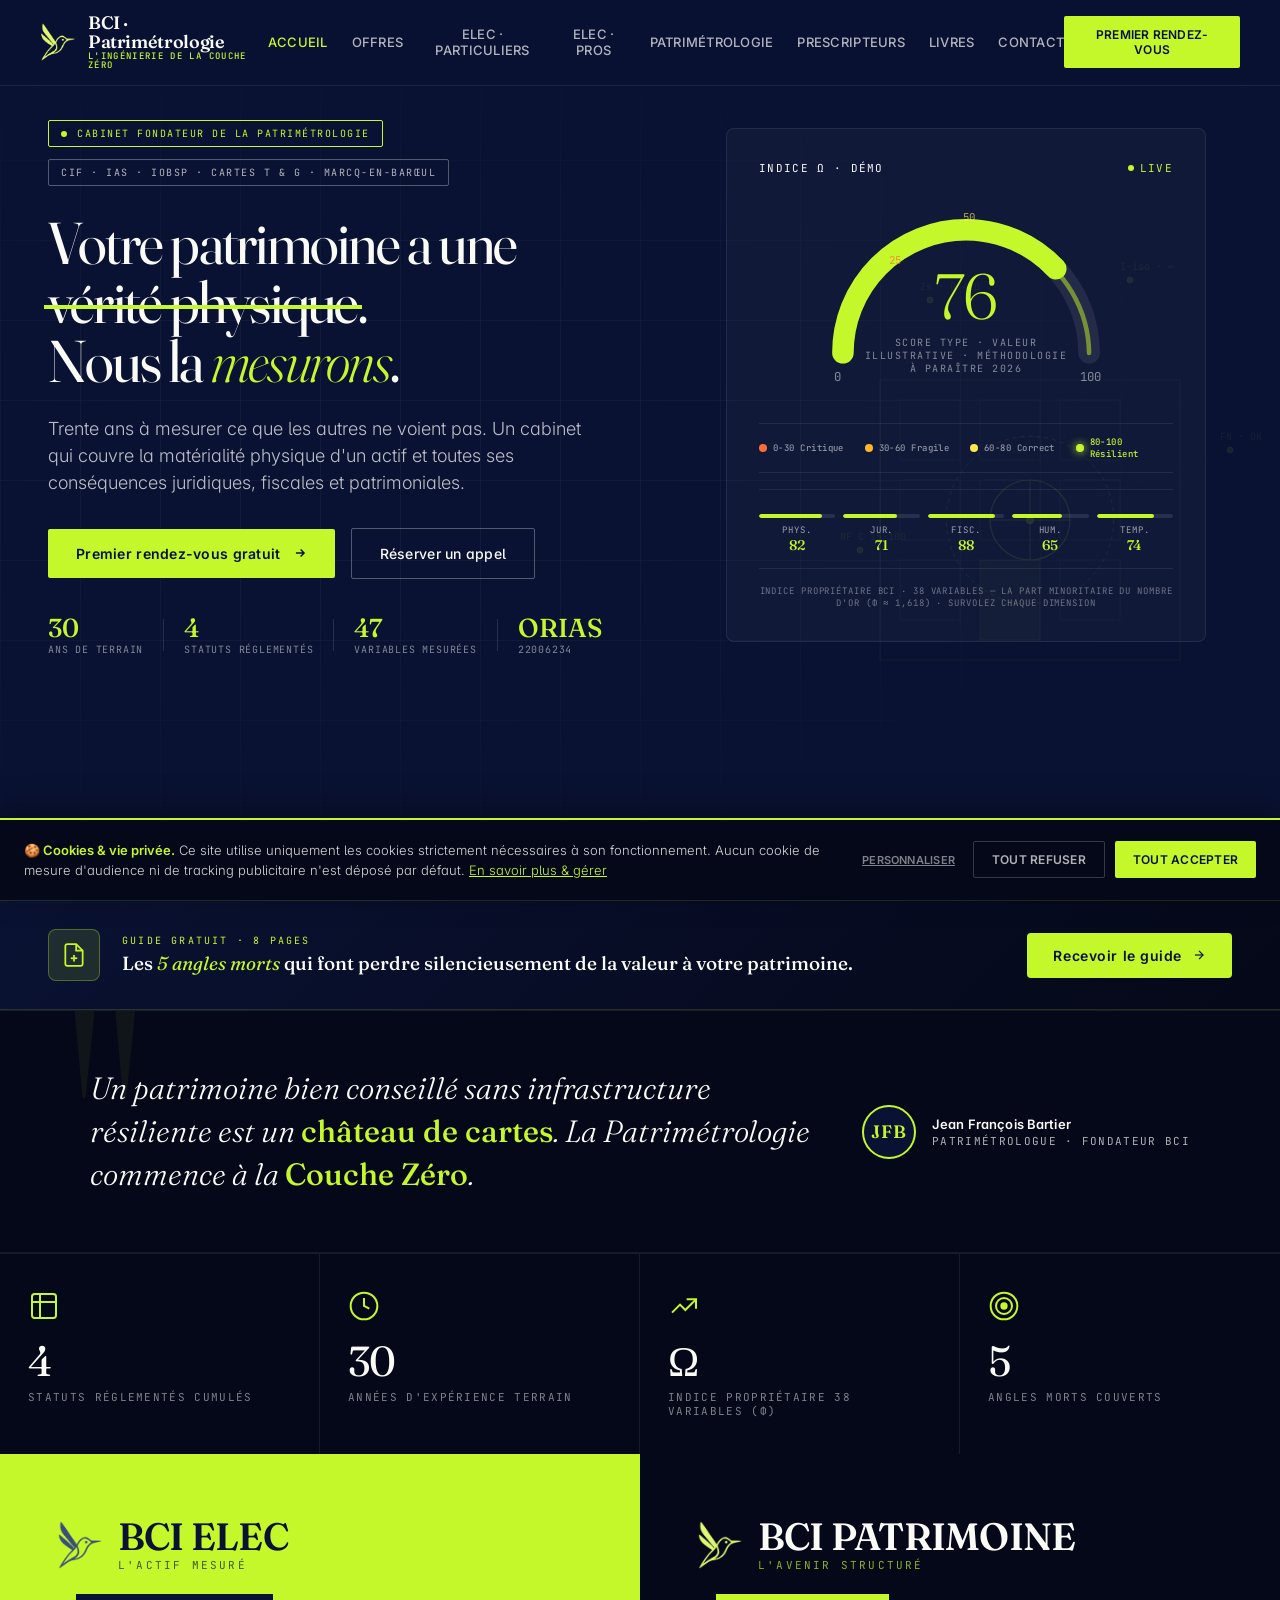
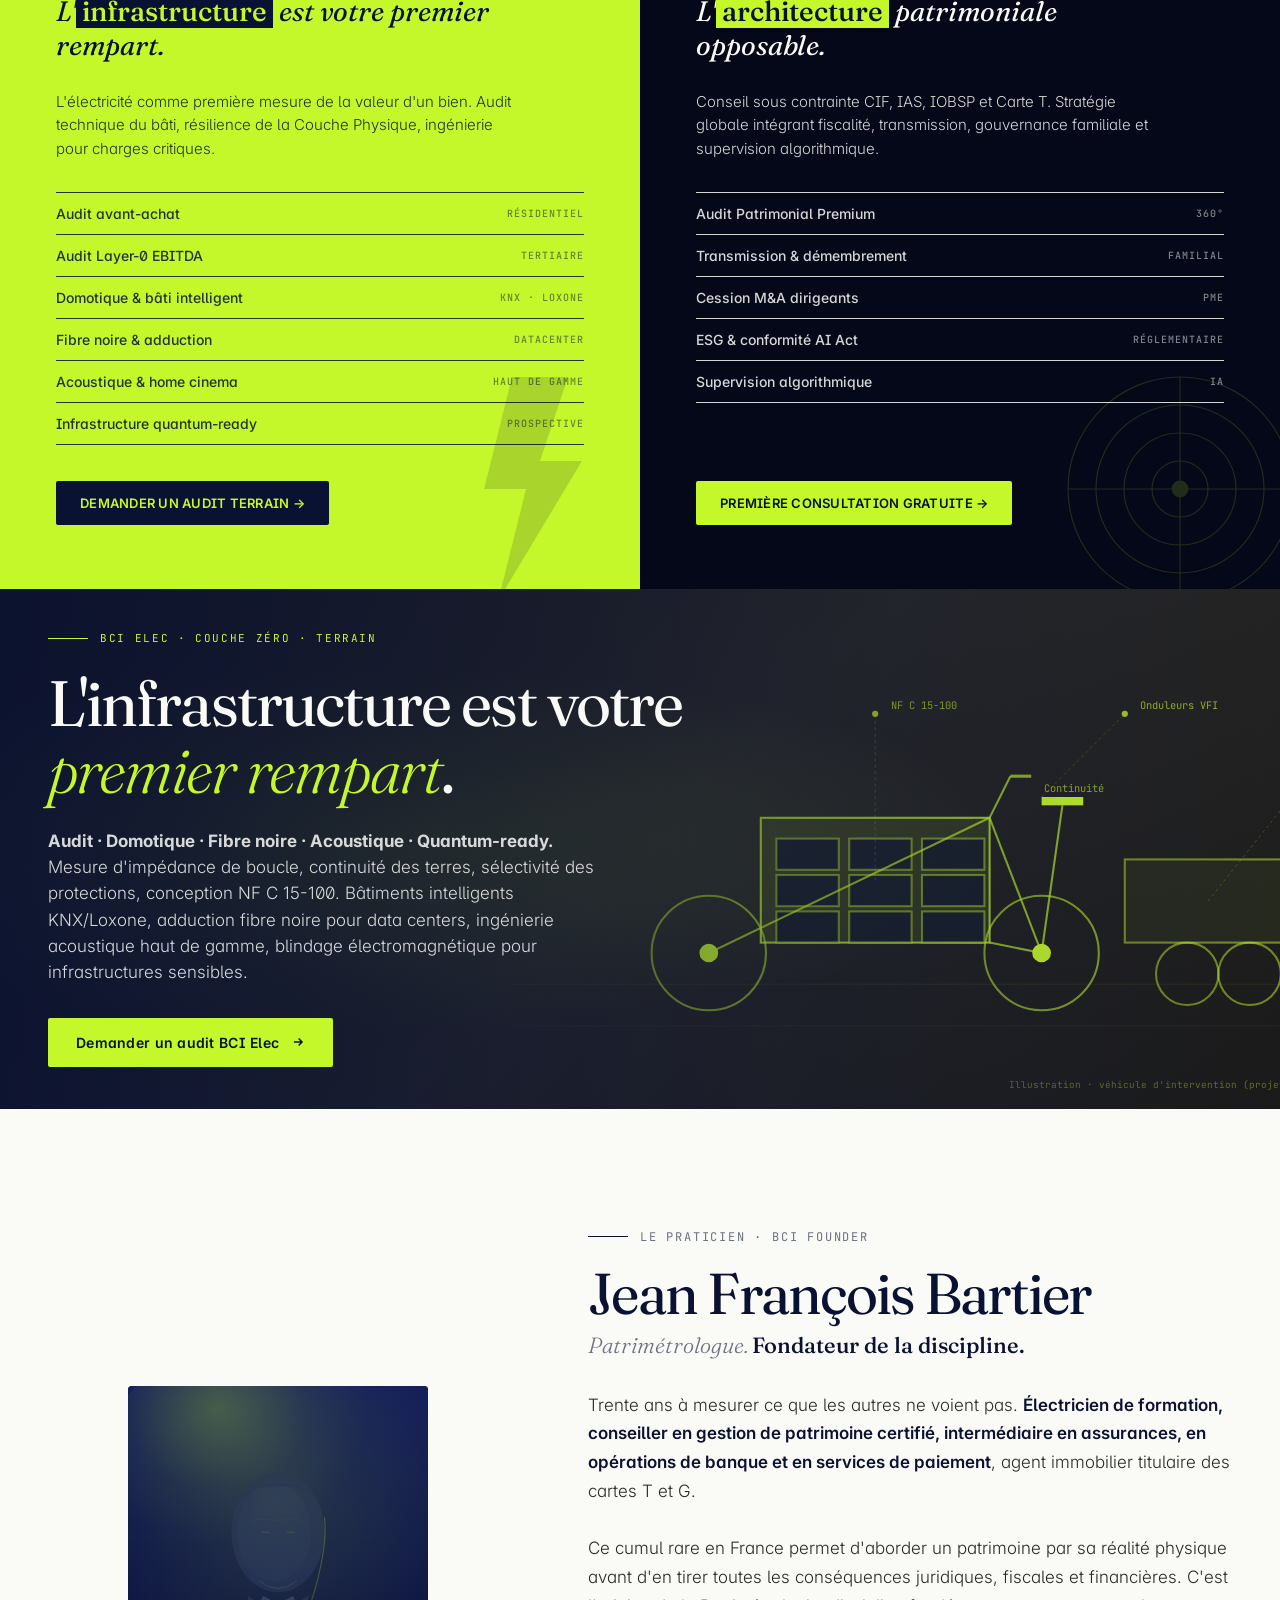
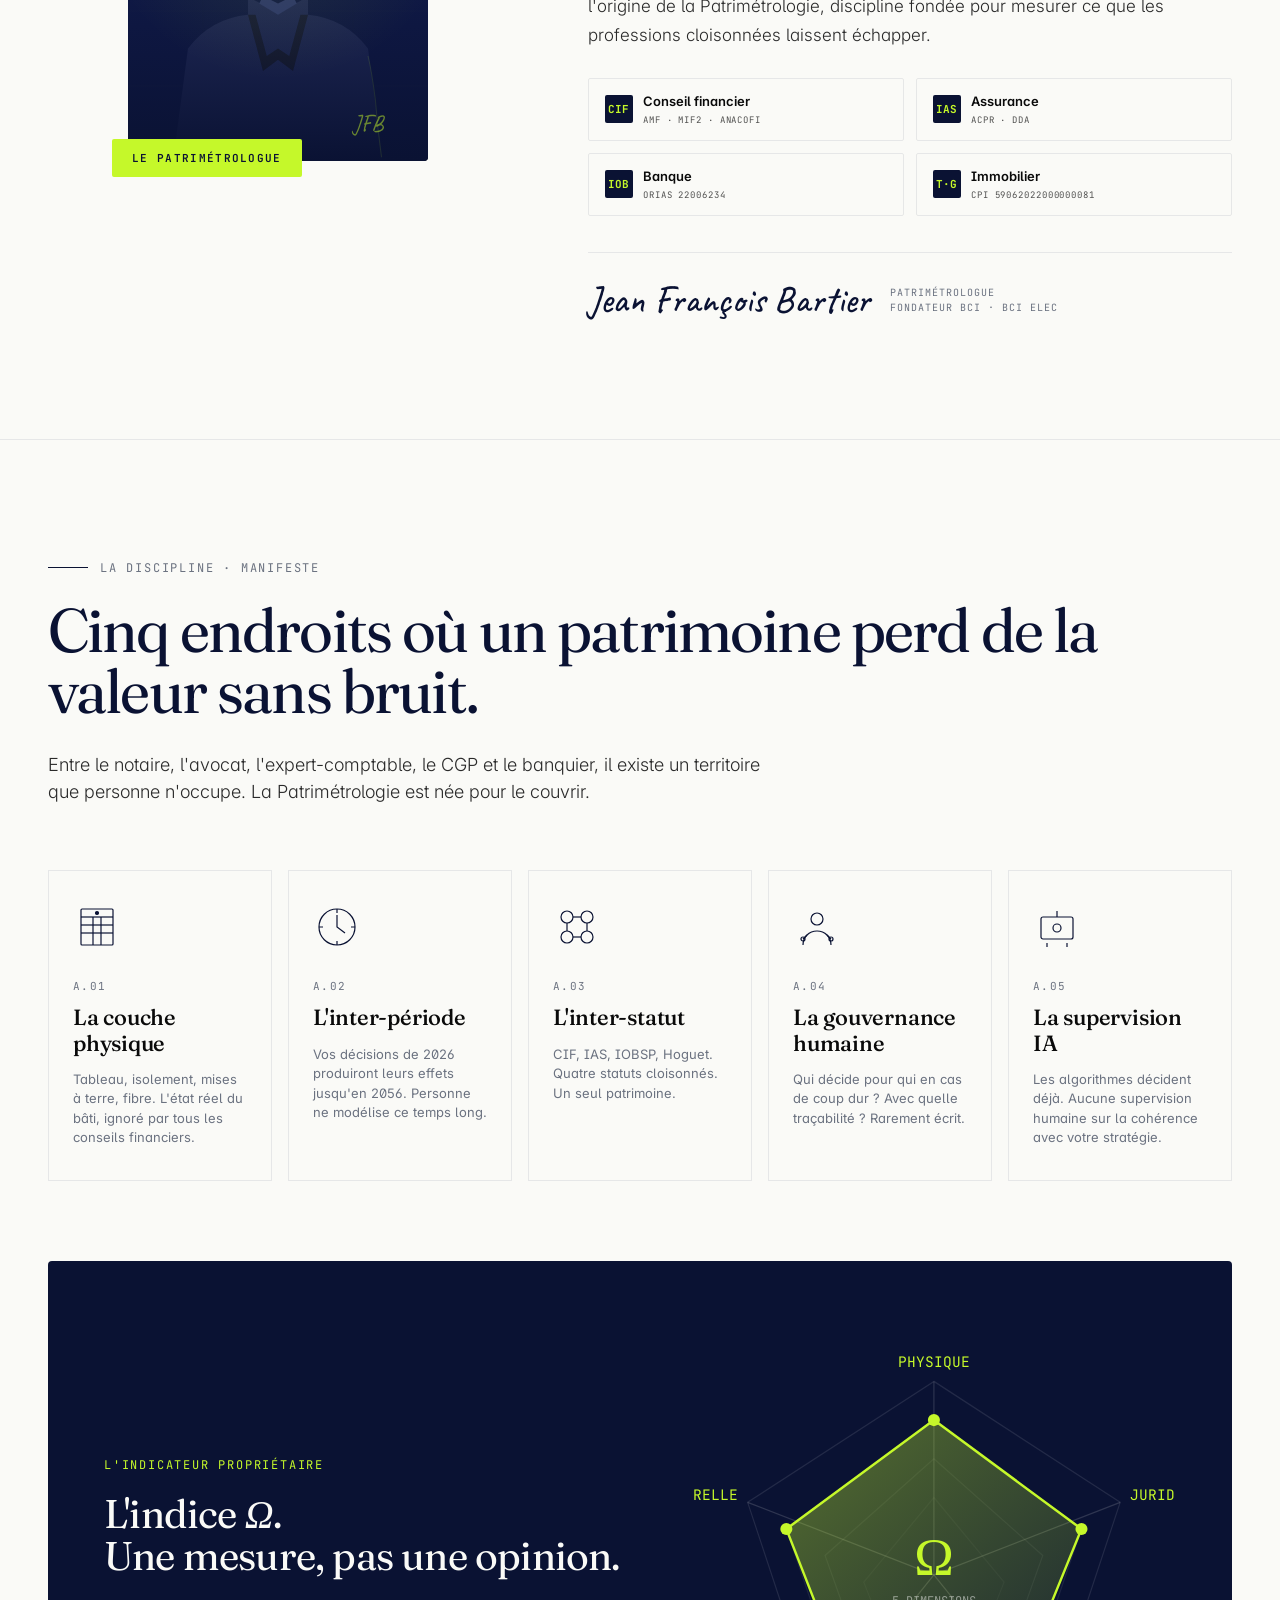
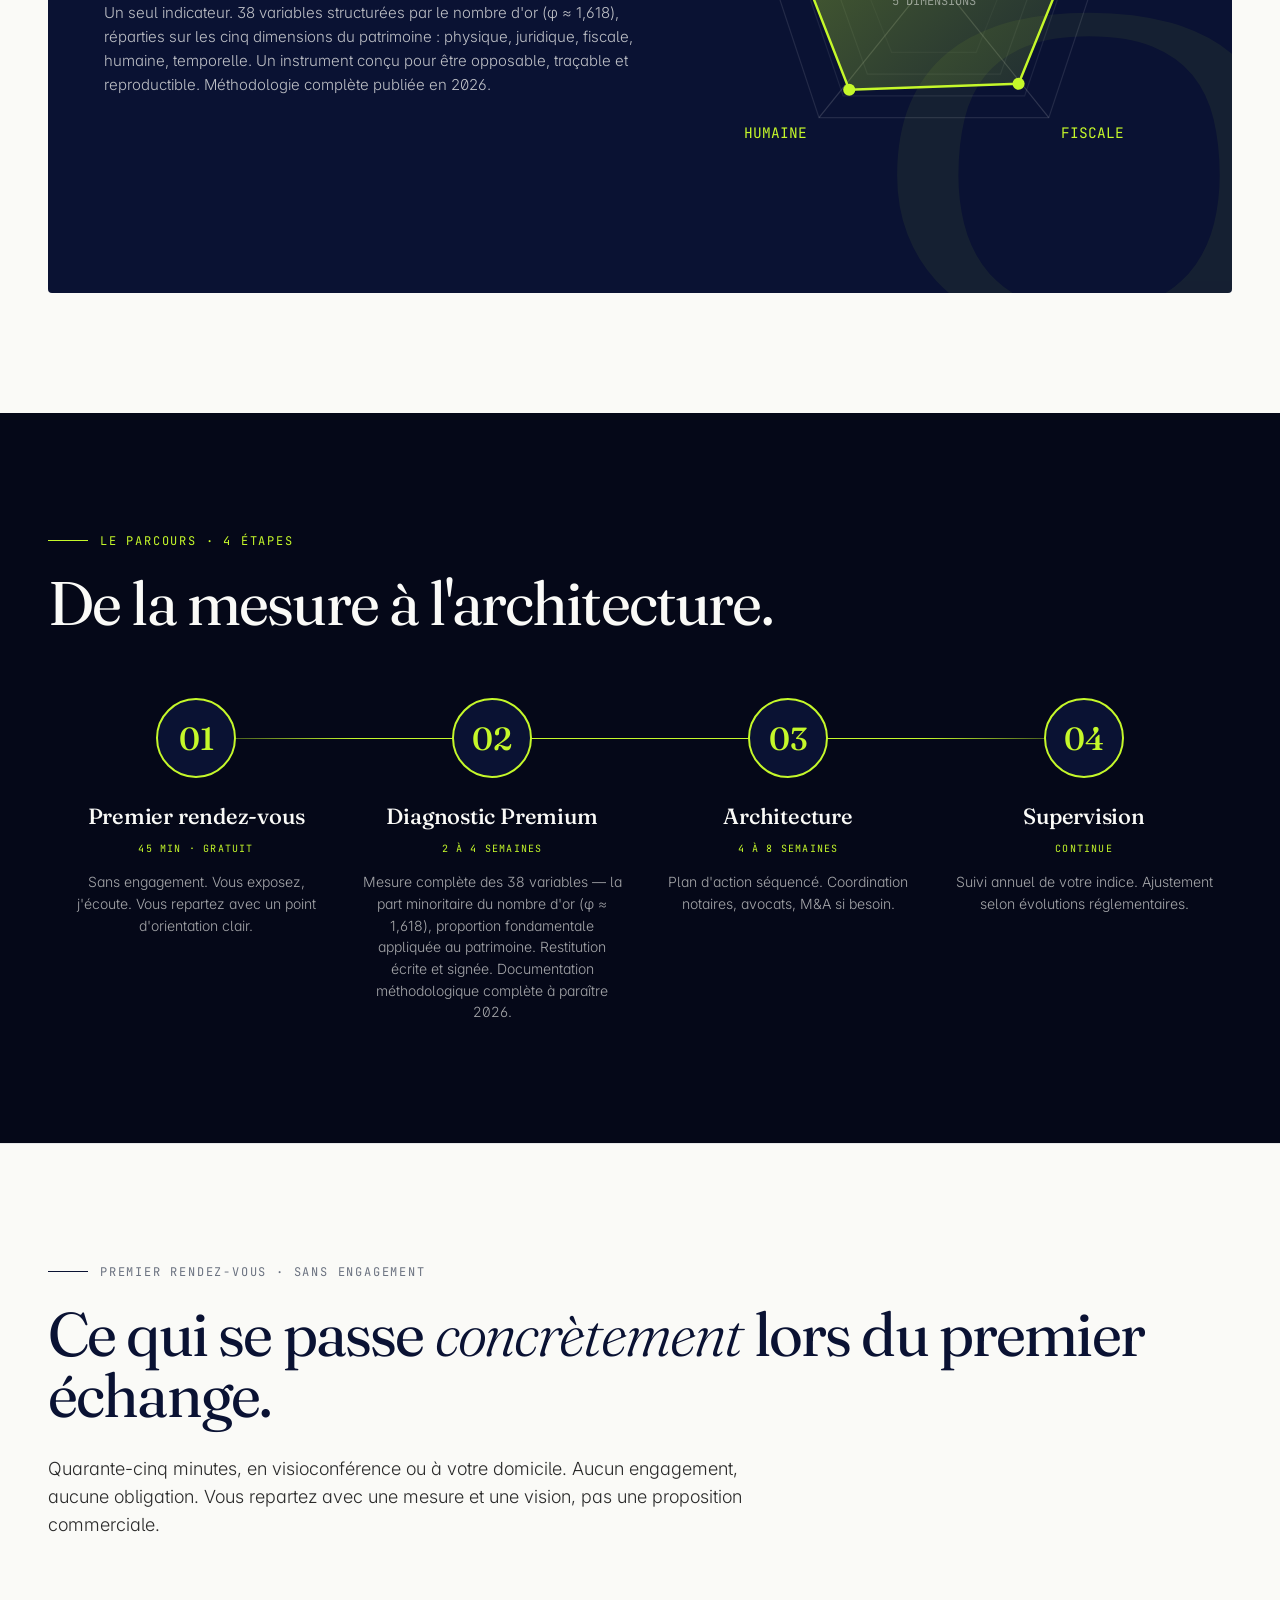
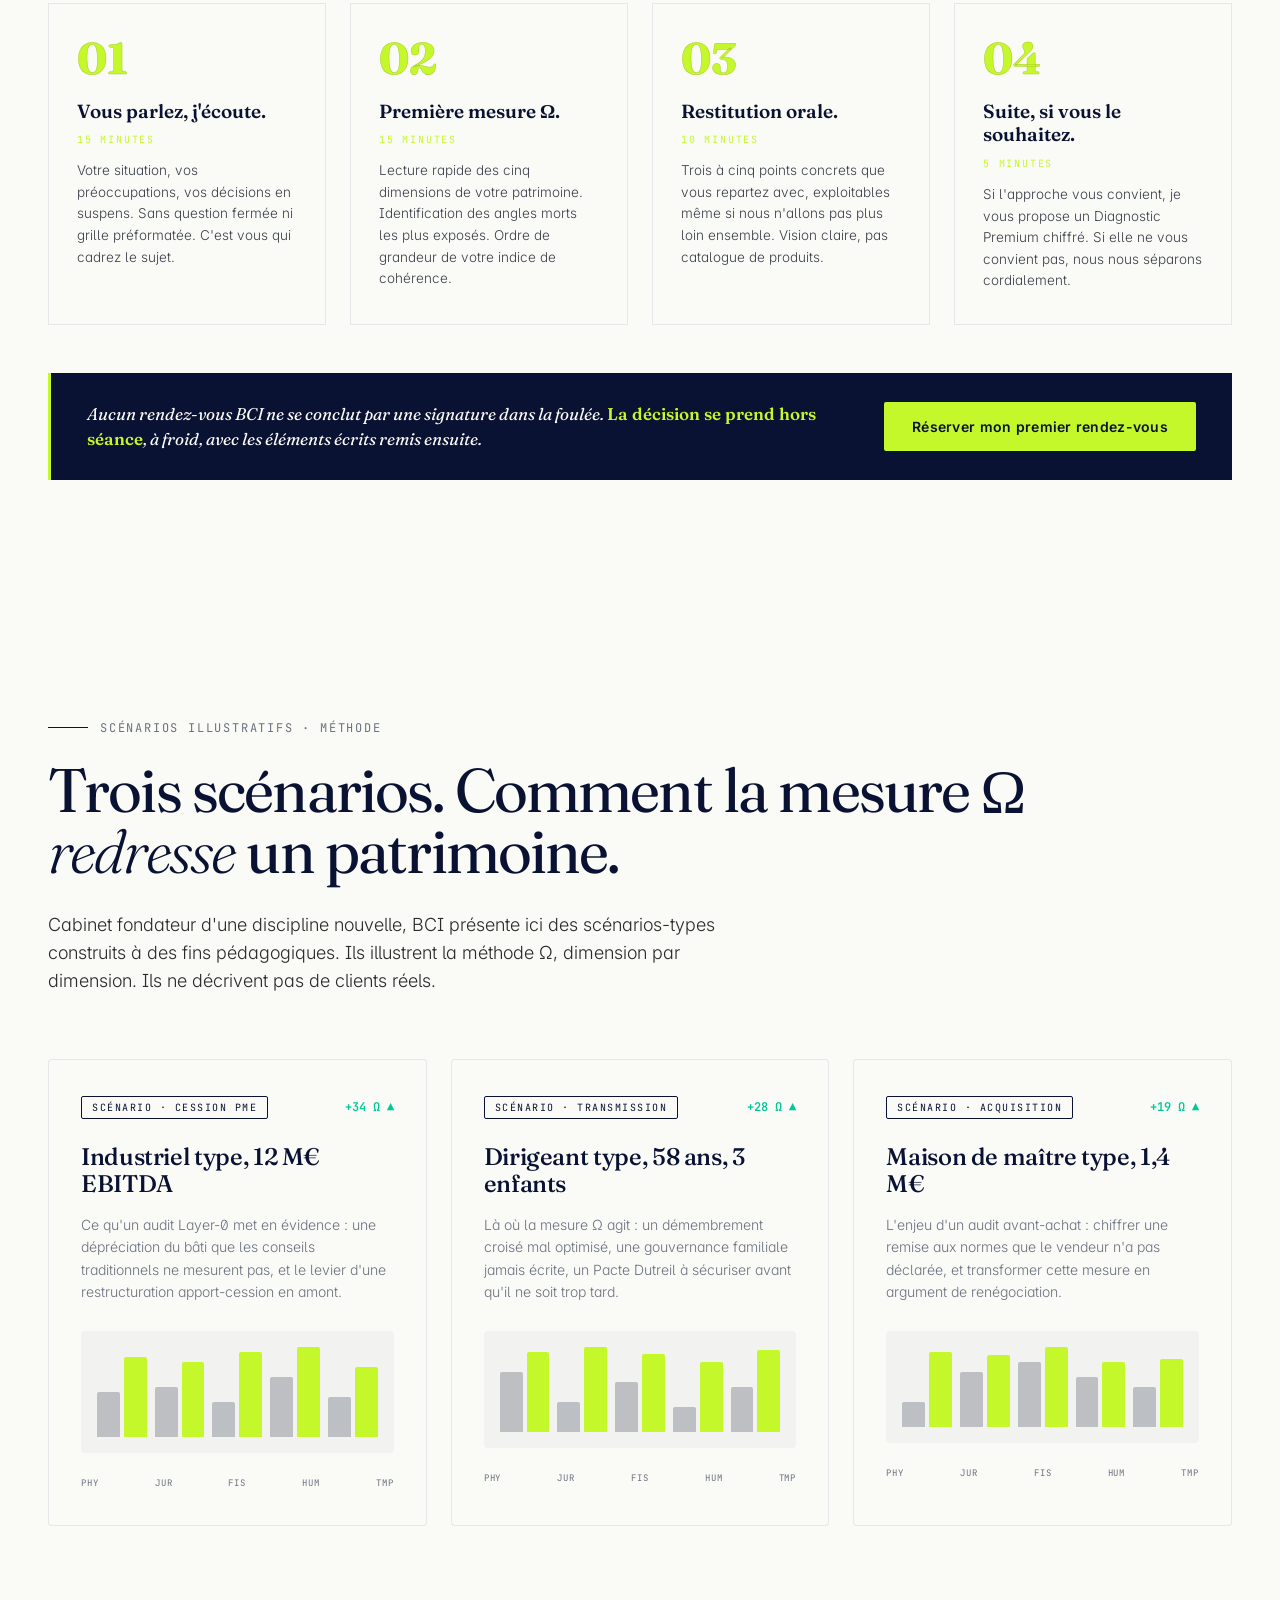
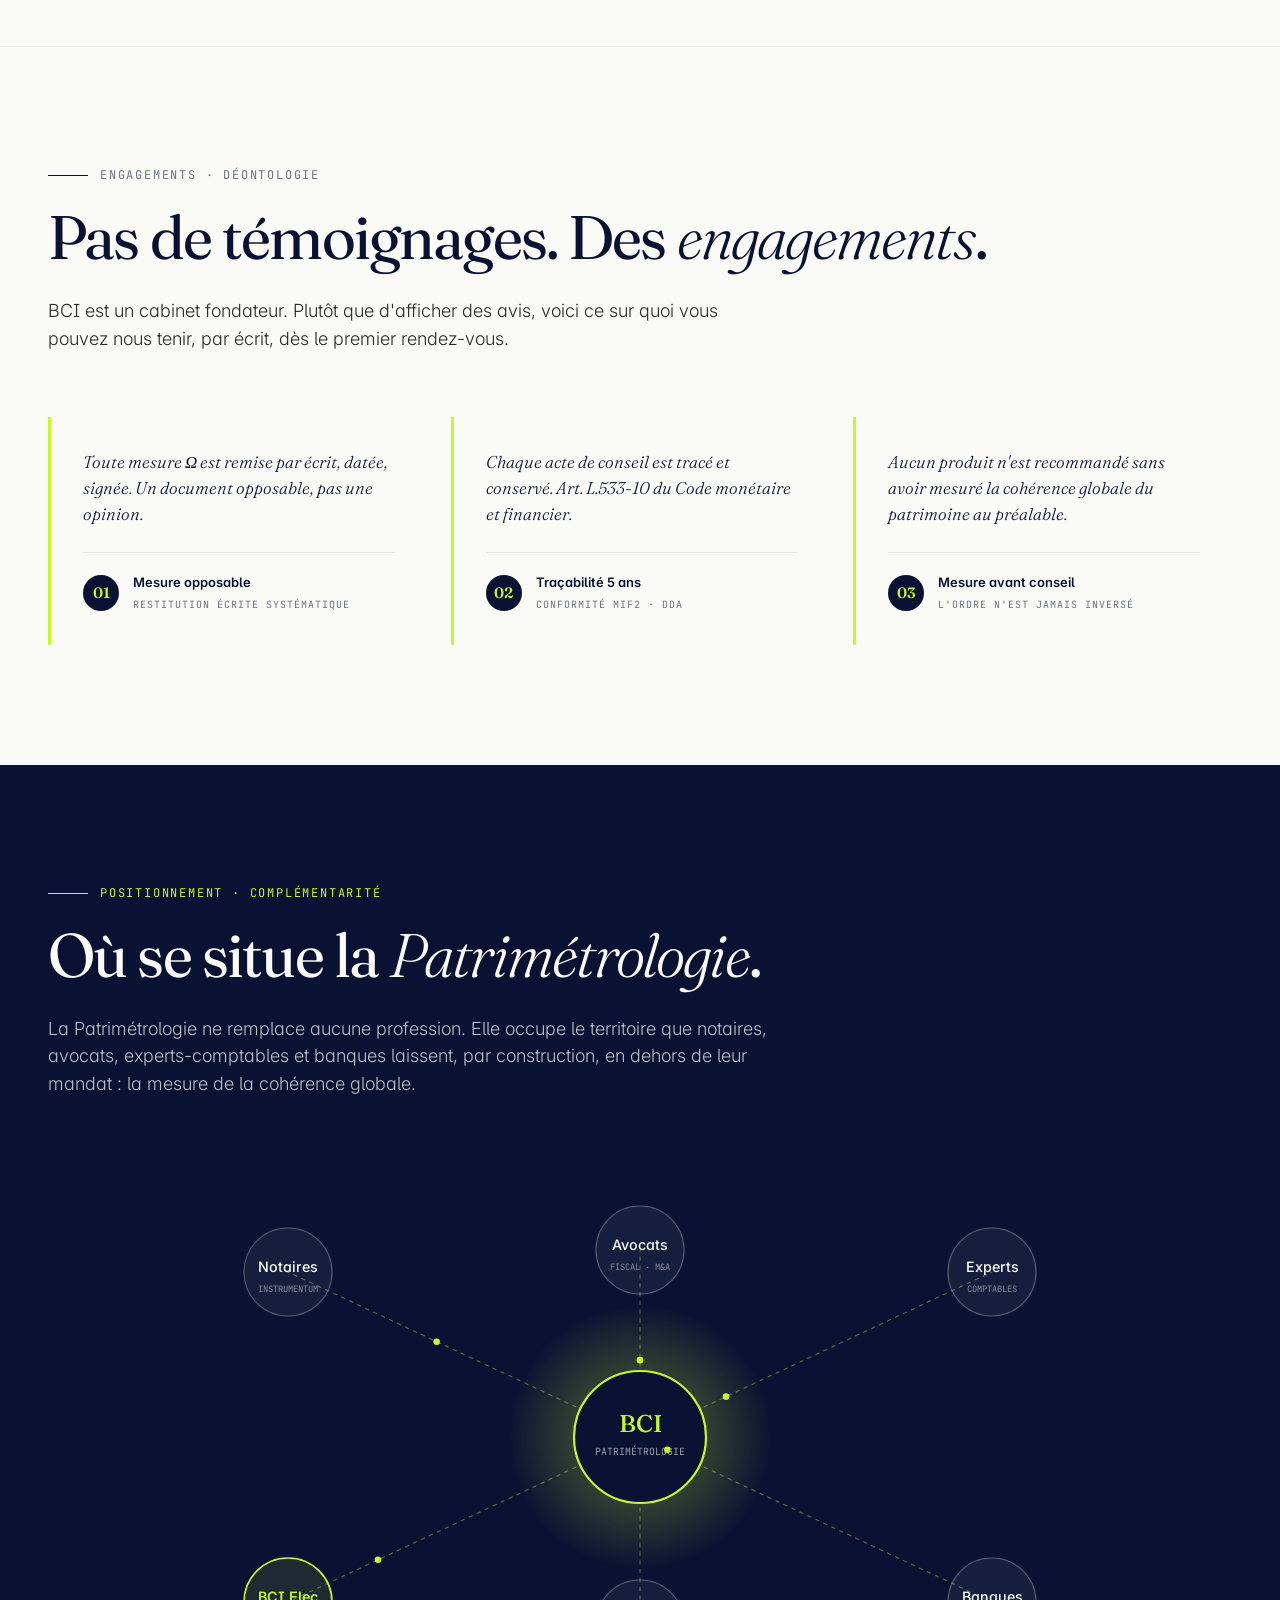
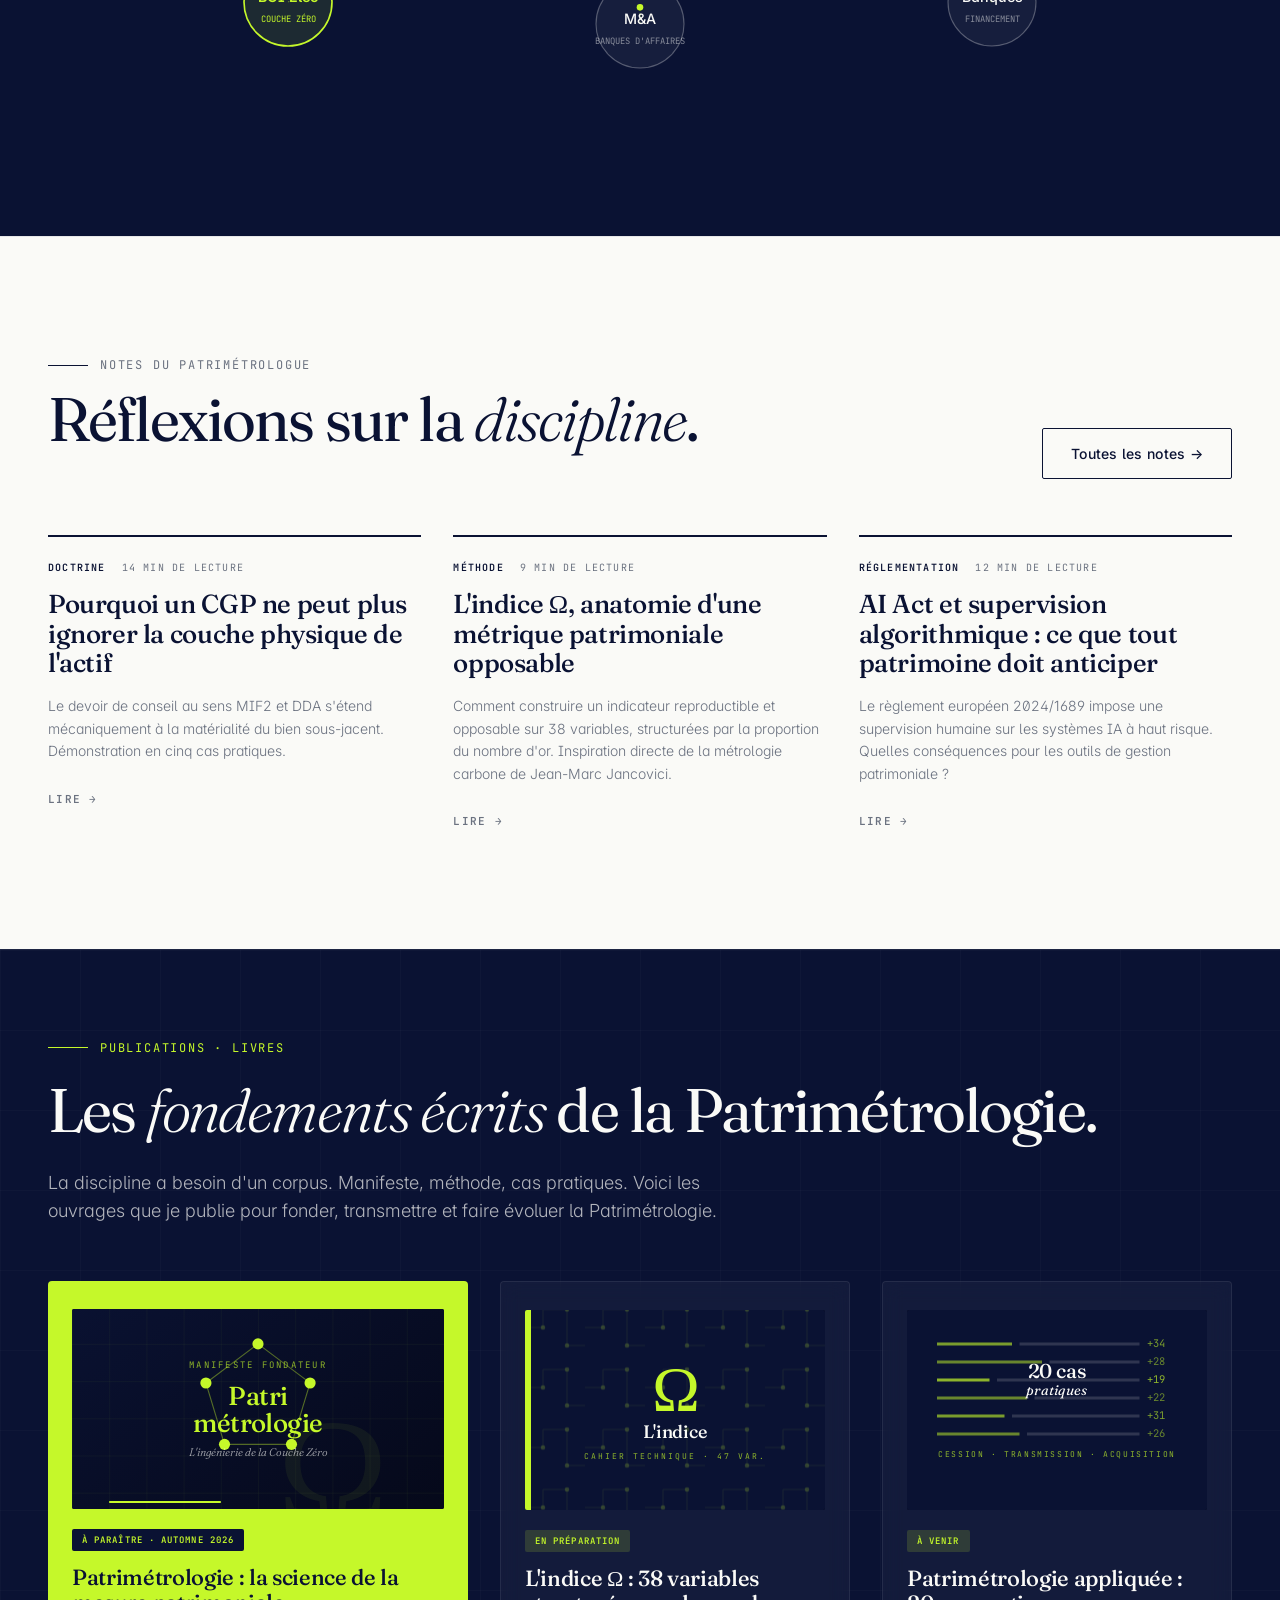
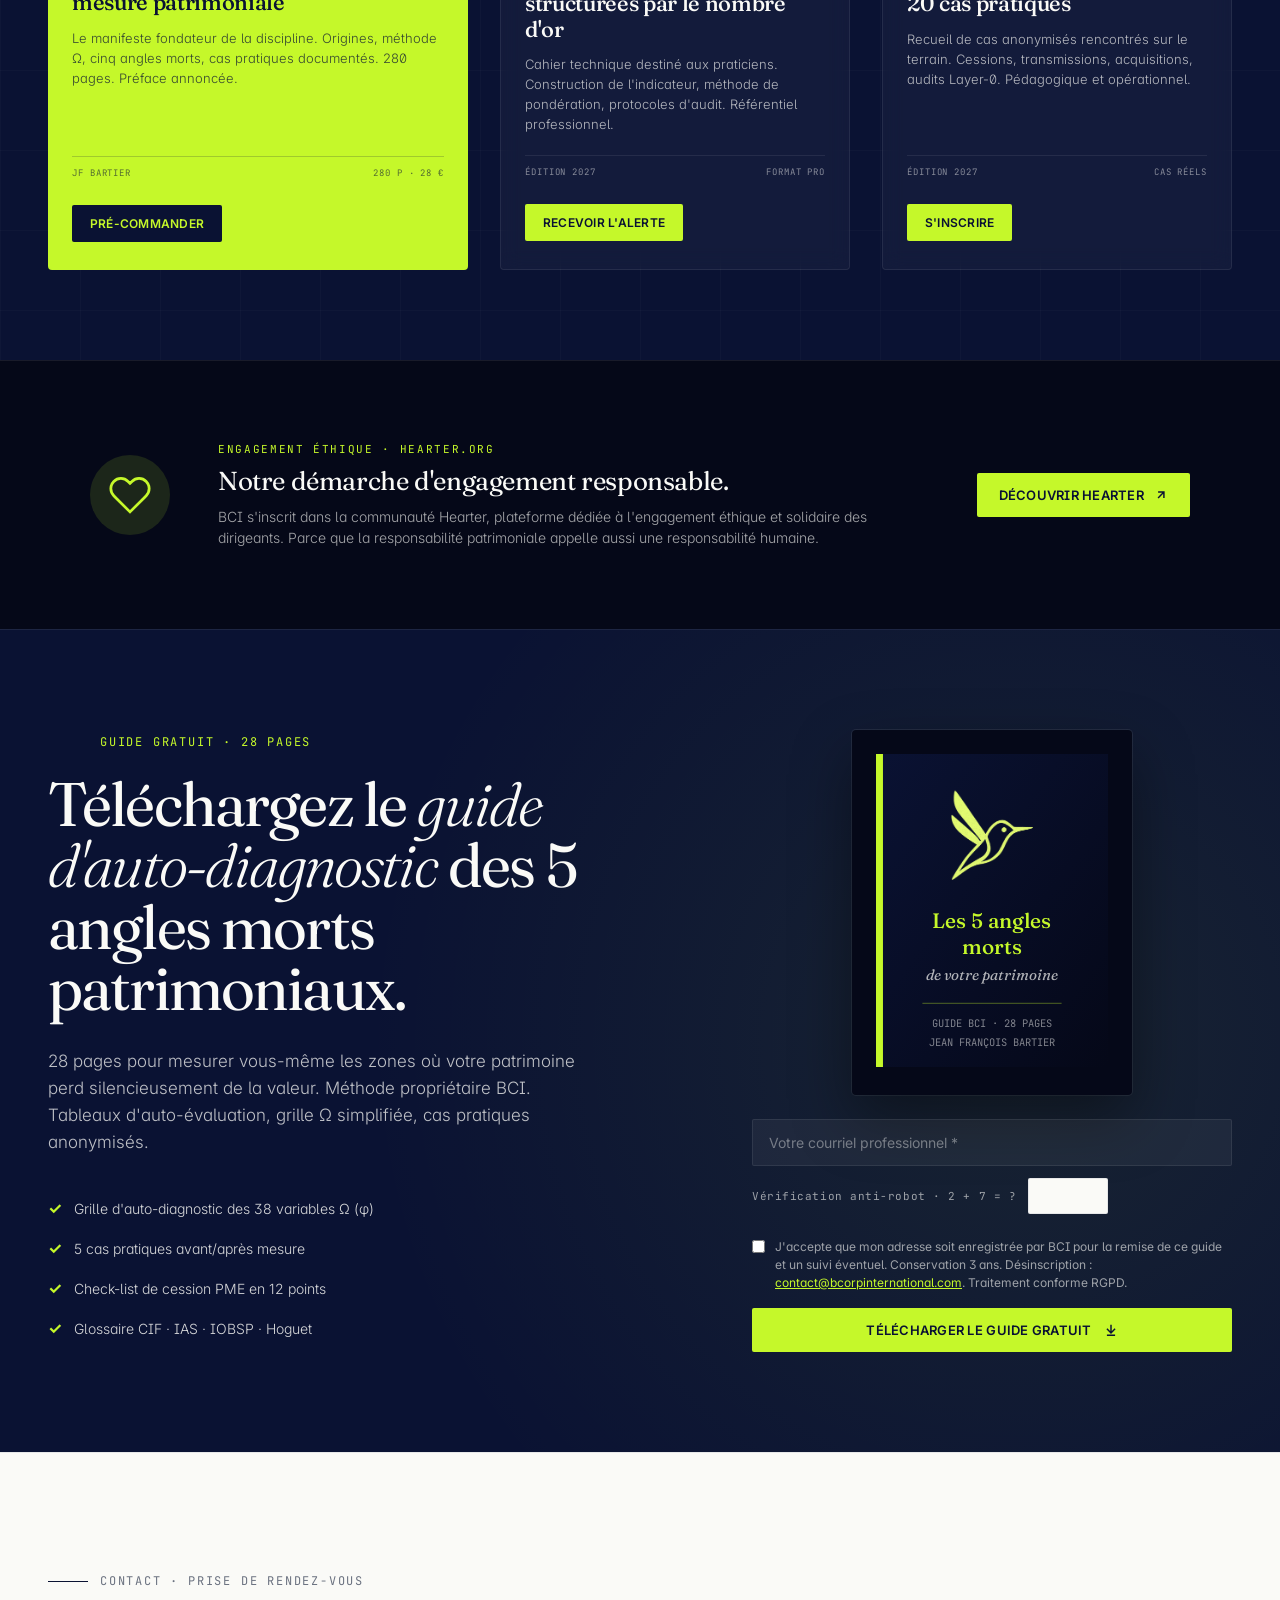
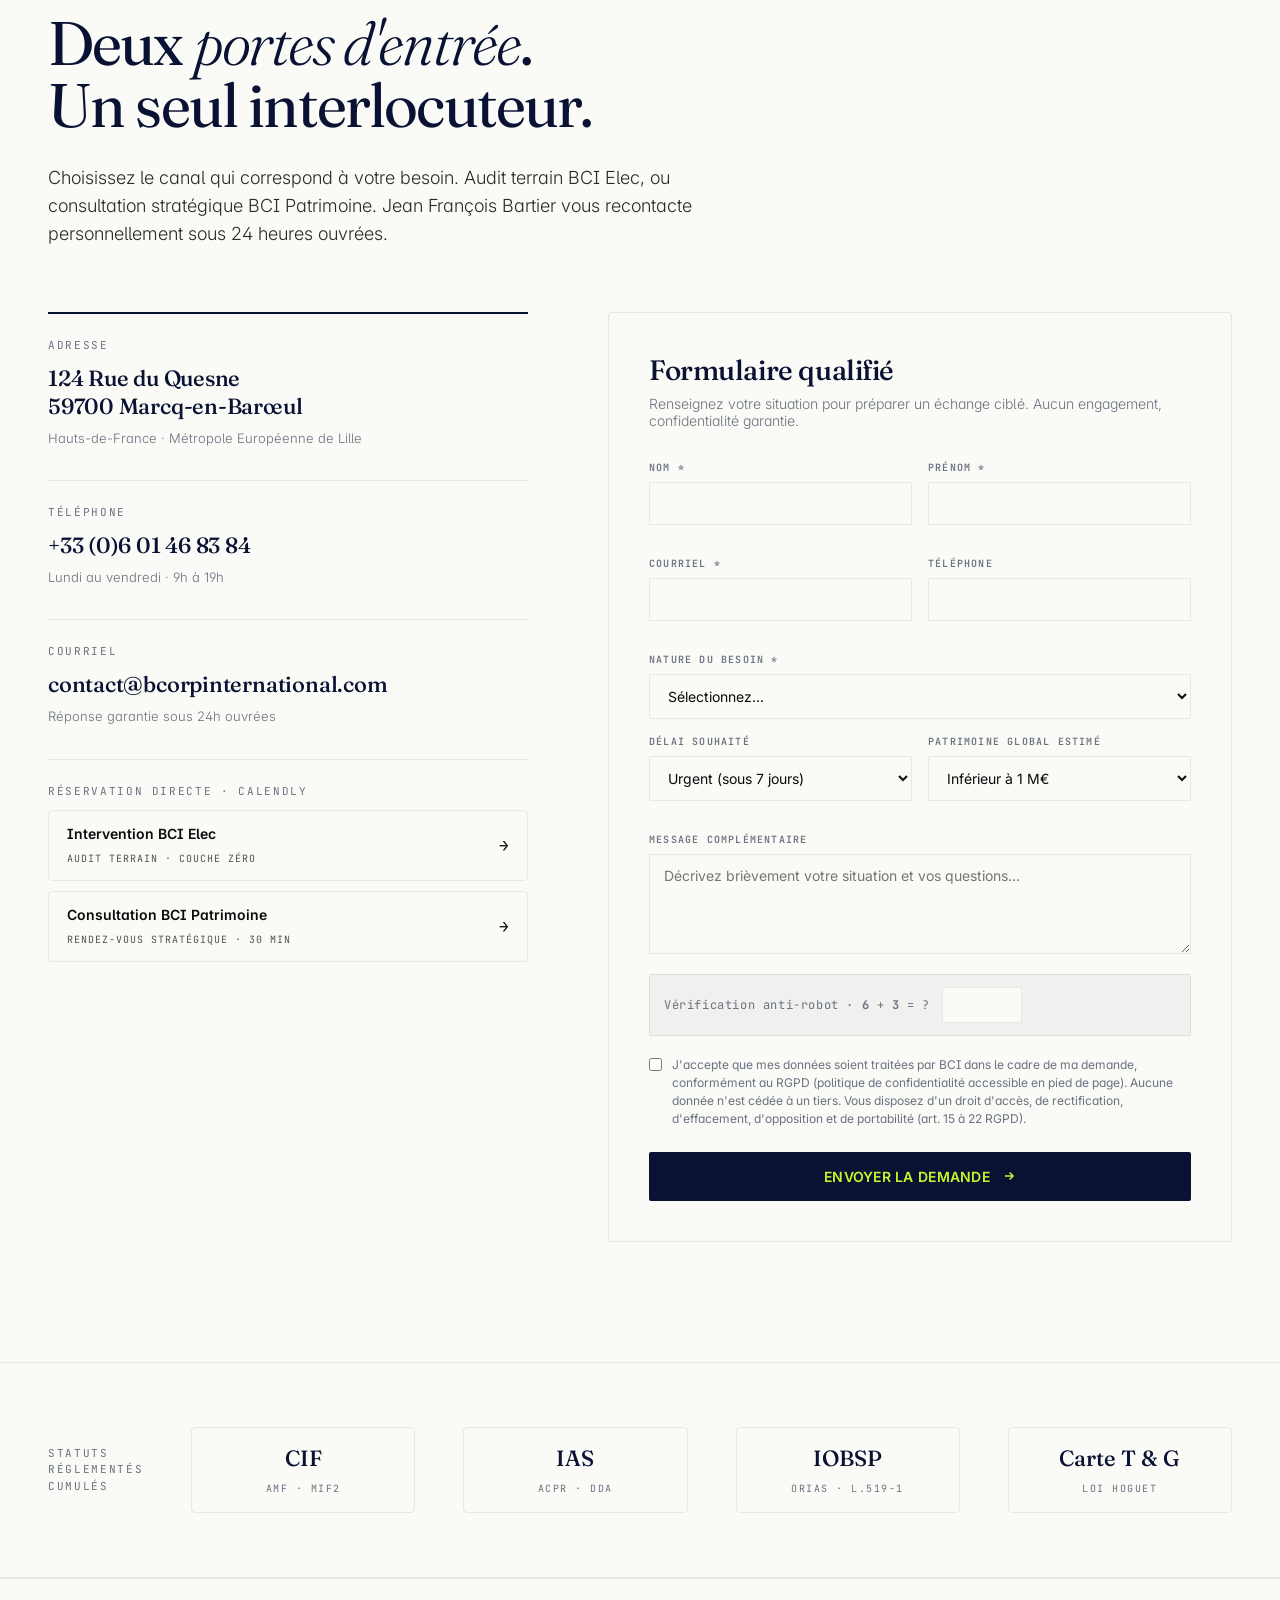
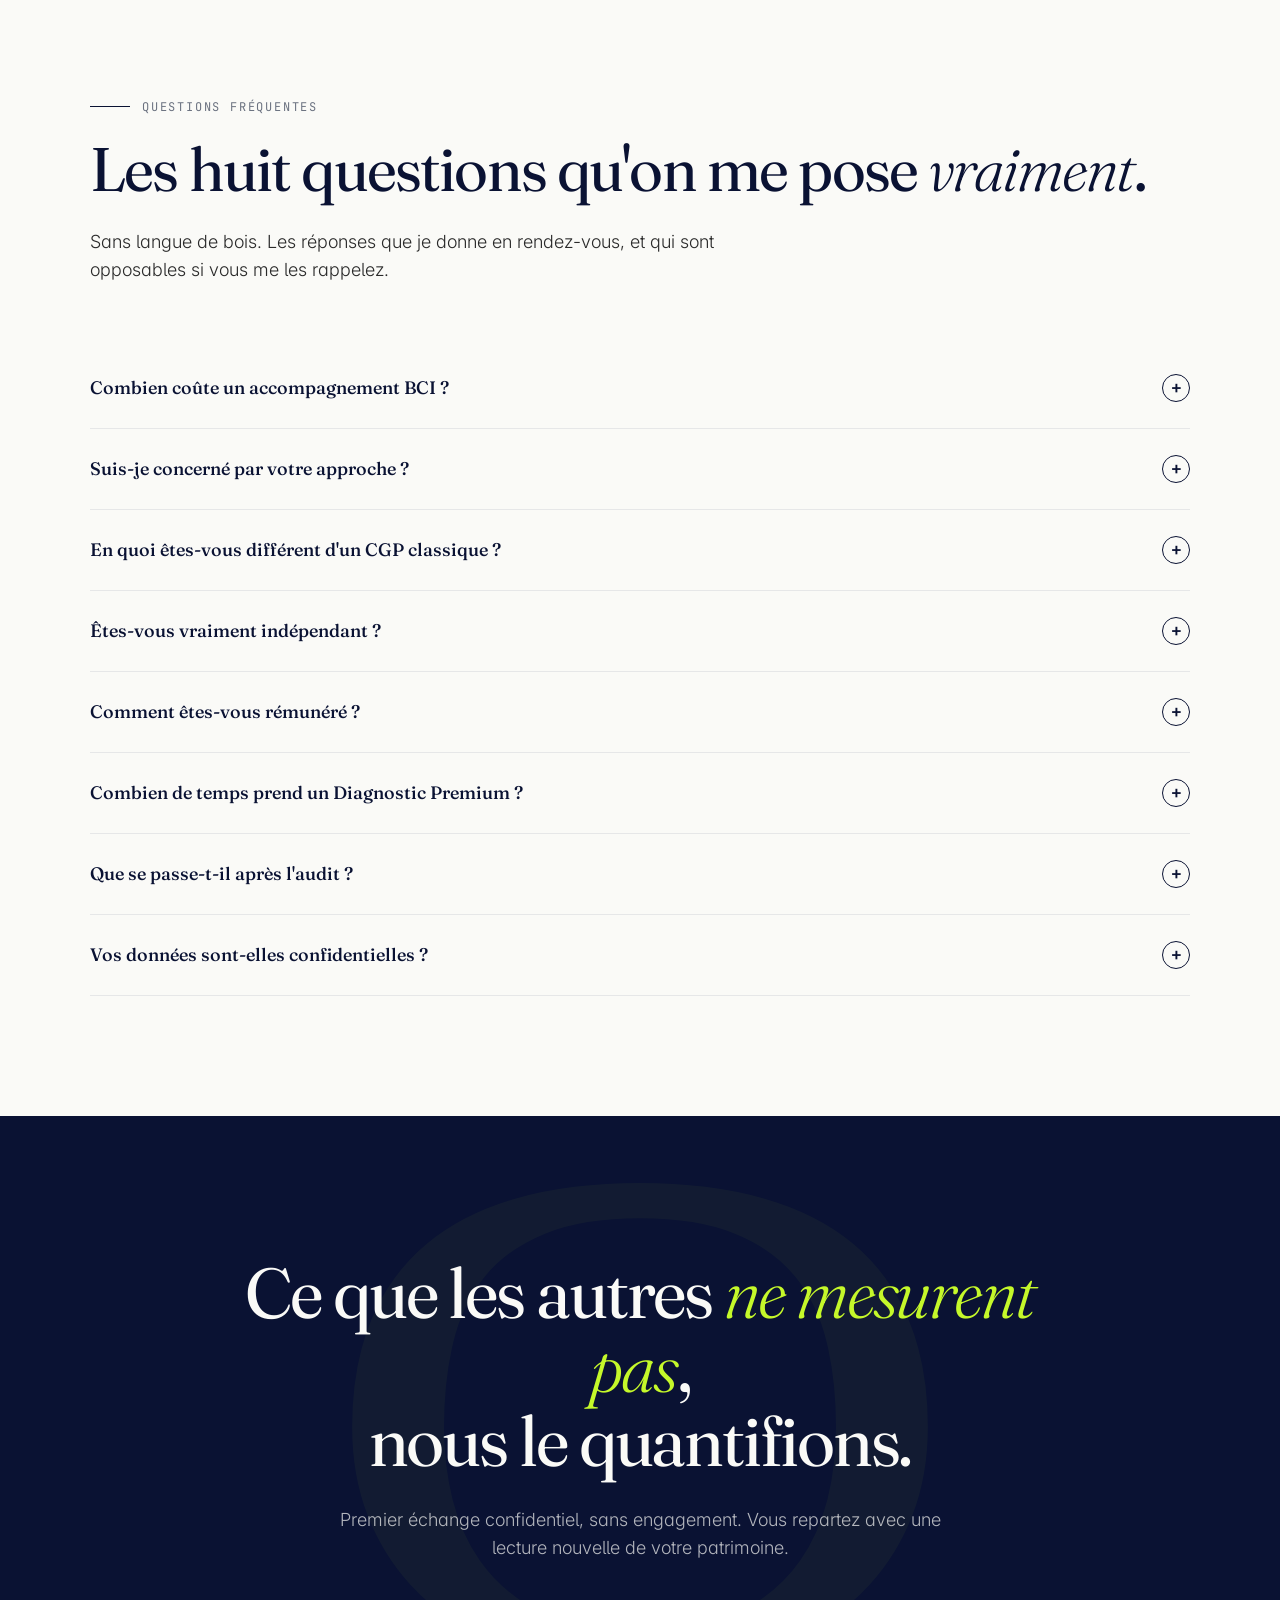
==== commit e423f9ec: "Add files via upload" ====
--- a/index.html
+++ b/index.html
@@ -5,8 +5,8 @@
 <meta name="viewport" content="width=device-width, initial-scale=1.0">
 
 <!-- === SEO : Title & Description === -->
-<title>BCI Patrimoine &amp; Finance · Patrimétrologie | Cabinet fondateur de la Patrimétrologie</title>
-<meta name="description" content="BCI · Cabinet fondateur de la Patrimétrologie. Audit patrimonial 360° (CIF/IAS/IOBSP/Carte T) et infrastructure électrique haut de gamme (domotique, fibre noire). Indice Ω opposable. Hauts-de-France.">
+<title>BCI · Patrimétrologie — L'Ingénierie de la Couche Zéro | Cabinet fondateur</title>
+<meta name="description" content="BCI · Cabinet fondateur de la Patrimétrologie. Audit patrimonial 360° (CIF/IAS/IOBSP/Carte T) et infrastructure électrique haut de gamme. Méthode propriétaire conçue pour être opposable, structurée par le nombre d'or (38 variables, 5 dimensions). Hauts-de-France.">
 <meta name="keywords" content="patrimétrologie, conseil patrimonial Lille, CGP Marcq-en-Barœul, audit patrimoine, indice oméga, électricien Lille, domotique KNX, fibre noire, audit avant achat, transmission entreprise, cession PME">
 <meta name="author" content="Jean François Bartier · BCI">
 <meta name="robots" content="index, follow, max-snippet:-1, max-image-preview:large">
@@ -19,18 +19,18 @@
 <!-- === Open Graph (Facebook, LinkedIn, WhatsApp) === -->
 <meta property="og:type" content="website">
 <meta property="og:locale" content="fr_FR">
-<meta property="og:site_name" content="BCI Patrimoine &amp; Finance · Patrimétrologie">
-<meta property="og:title" content="BCI Patrimoine &amp; Finance · Patrimétrologie">
+<meta property="og:site_name" content="BCI · Patrimétrologie">
+<meta property="og:title" content="BCI · Patrimétrologie — L'Ingénierie de la Couche Zéro">
 <meta property="og:description" content="Cabinet fondateur de la Patrimétrologie. La seule discipline qui mesure simultanément la réalité physique d'un actif et ses conséquences juridiques, fiscales et patrimoniales.">
 <meta property="og:url" content="https://bcorpinternational.com/">
 <meta property="og:image" content="https://bcorpinternational.com/og-image.jpg">
 <meta property="og:image:width" content="1200">
 <meta property="og:image:height" content="630">
-<meta property="og:image:alt" content="BCI Patrimoine &amp; Finance · Patrimétrologie · Colibri en vol sur fond bleu nuit">
+<meta property="og:image:alt" content="BCI Patrimétrologie · Colibri en vol sur fond bleu nuit">
 
 <!-- === Twitter Cards === -->
 <meta name="twitter:card" content="summary_large_image">
-<meta name="twitter:title" content="BCI Patrimoine &amp; Finance · Patrimétrologie">
+<meta name="twitter:title" content="BCI · Patrimétrologie — L'Ingénierie de la Couche Zéro">
 <meta name="twitter:description" content="Cabinet fondateur de la Patrimétrologie. Architecture patrimoniale opposable et mesure de la Couche Zéro physique des actifs.">
 
 <!-- === JSON-LD Schema.org === -->
@@ -41,8 +41,8 @@
     {
       "@type": "ProfessionalService",
       "@id": "https://bcorpinternational.com/#organization",
-      "name": "BCI Patrimoine & Finance",
-      "alternateName": ["BCI", "BCI Patrimétrologie", "BCI Patrimoine", "BCI Patrimoine et Finance", "BCI Elec"],
+      "name": "BCI · Patrimétrologie",
+      "alternateName": ["BCI", "BCI Patrimoine", "BCI Elec"],
       "url": "https://bcorpinternational.com",
       "logo": "https://bcorpinternational.com/logo.png",
       "image": "https://bcorpinternational.com/og-image.jpg",
@@ -114,7 +114,7 @@
       "@type": "WebSite",
       "@id": "https://bcorpinternational.com/#website",
       "url": "https://bcorpinternational.com",
-      "name": "BCI Patrimoine & Finance · Patrimétrologie",
+      "name": "BCI · Patrimétrologie",
       "publisher": {
         "@id": "https://bcorpinternational.com/#organization"
       },
@@ -837,13 +837,15 @@
 
 /* ECOSYSTEM */
 .ecosystem { padding: 120px 48px; background: var(--night); color: var(--bone); position: relative; }
+.ecosystem .section-intro,
+.boutique .section-intro { color: rgba(250, 250, 247, 0.75); }
 .eco-wrap { max-width: 1400px; margin: 0 auto; }
 .eco-header .section-eyebrow { color: var(--acid); }
 .eco-header .section-eyebrow::before { background: var(--acid); }
 .eco-header .section-title { color: var(--bone); }
 .eco-diagram { margin: 64px auto 0; max-width: 1100px; position: relative; }
 
-/* AI AGENT */
+
 /* BLOG */
 .blog { padding: 120px 48px; background: var(--bone); border-top: 1px solid var(--line-dark); }
 .blog-wrap { max-width: 1400px; margin: 0 auto; }
@@ -1711,6 +1713,69 @@
 
 .lead-form { display: flex; flex-direction: column; }
 
+/* === V15 : bloc état de succès après soumission du formulaire === */
+.lead-success {
+  display: none;
+  background: rgba(197, 248, 42, 0.05);
+  border: 1px solid var(--acid);
+  border-radius: 4px;
+  padding: 28px 24px;
+  text-align: center;
+  animation: leadSuccessIn 0.5s ease-out;
+}
+.lead-success.active { display: block; }
+@keyframes leadSuccessIn {
+  from { opacity: 0; transform: translateY(8px); }
+  to   { opacity: 1; transform: translateY(0); }
+}
+.lead-success-check {
+  width: 48px; height: 48px;
+  margin: 0 auto 16px;
+  border-radius: 50%;
+  background: var(--acid);
+  display: flex; align-items: center; justify-content: center;
+  color: var(--night-deep);
+}
+.lead-success-title {
+  font-family: 'Fraunces', serif;
+  font-size: 22px;
+  color: var(--bone);
+  margin-bottom: 8px;
+  font-weight: 500;
+}
+.lead-success-sub {
+  font-size: 14px;
+  color: rgba(250, 250, 247, 0.7);
+  margin-bottom: 24px;
+  line-height: 1.5;
+}
+.lead-success-download {
+  display: inline-flex;
+  align-items: center;
+  justify-content: center;
+  gap: 10px;
+  background: var(--acid);
+  color: var(--night-deep) !important;
+  font-weight: 700;
+  font-size: 15px;
+  padding: 16px 28px;
+  border-radius: 4px;
+  text-decoration: none;
+  transition: transform 0.2s, box-shadow 0.2s;
+  border: none;
+  cursor: pointer;
+}
+.lead-success-download:hover {
+  transform: translateY(-2px);
+  box-shadow: 0 8px 20px rgba(197, 248, 42, 0.3);
+}
+.lead-success-note {
+  margin-top: 18px;
+  font-size: 12px;
+  color: rgba(250, 250, 247, 0.45);
+  letter-spacing: 0.02em;
+}
+
 .lead-form-input {
   background: rgba(250, 250, 247, 0.05) !important;
   border: 1px solid var(--line) !important;
@@ -2082,7 +2147,7 @@
   .nav { padding: 12px 16px; }
   .nav-links { display: none; }
   .nav-logo-text small { display: none; }
-  .hero, .quote-band, .elec-banner, .patrimetrologue, .final-cta, .workflow, .cases, .ecosystem, .blog, .testimonials, .patrimetrologie, .boutique, .contact, .partners, .hearter-band { padding: 64px 20px; }
+  .hero, .quote-band, .elec-banner, .patrimetrologue, .ai-section, .final-cta, .workflow, .cases, .ecosystem, .blog, .testimonials, .patrimetrologie, .boutique, .contact, .partners, .hearter-band { padding: 64px 20px; }
   .elec-banner { height: auto; padding: 64px 20px; }
   .metrics-band-wrap { grid-template-columns: 1fr; }
   .dual { grid-template-columns: 1fr; }
@@ -2160,120 +2225,6 @@
   .lm-banner-cta { justify-content: center; }
 }
 
-
-/* ========== V15 SPLASH · PAGE D'ENTRÉE À DEUX PORTES ========== */
-.splash { min-height: calc(100vh - 76px); background: radial-gradient(140% 120% at 85% 15%, #16204a 0%, #0d1430 38%, #080d22 72%, #05081a 100%); position: relative; overflow: hidden; padding: 48px 48px 64px; display: flex; flex-direction: column; justify-content: center; }
-.splash-guilloche { position: absolute; top: -260px; right: -260px; width: 760px; height: 760px; opacity: 0.4; pointer-events: none; }
-.splash-wrap { max-width: 1400px; margin: 0 auto; width: 100%; position: relative; z-index: 2; }
-.splash-eyebrow { font-family: var(--font-mono); font-size: 11px; letter-spacing: 0.32em; color: var(--acid); text-transform: uppercase; margin-bottom: 24px; display: flex; align-items: center; gap: 14px; }
-.splash-eyebrow::before { content: ''; width: 32px; height: 1px; background: var(--acid); display: inline-block; }
-.splash-title { font-family: var(--font-display); font-size: clamp(32px, 5vw, 60px); font-weight: 700; color: var(--bone); line-height: 1.05; letter-spacing: -0.015em; margin-bottom: 18px; max-width: 1000px; }
-.splash-title em { color: var(--acid); font-style: italic; font-weight: 400; }
-.splash-intro { font-family: var(--font-sans); font-weight: 300; font-size: 17px; line-height: 1.6; color: rgba(250,250,247,0.72); max-width: 760px; margin-bottom: 56px; }
-.splash-intro strong { color: var(--bone); font-weight: 500; }
-
-.splash-doors { display: grid; grid-template-columns: 1fr 1fr; gap: 24px; margin-bottom: 36px; }
-.splash-door { position: relative; padding: 40px 36px; background: rgba(250,250,247,0.025); border: 1px solid rgba(197,248,42,0.18); cursor: pointer; transition: all 0.3s; text-decoration: none; color: inherit; display: flex; flex-direction: column; min-height: 380px; }
-.splash-door:hover { background: rgba(197,248,42,0.04); border-color: rgba(197,248,42,0.5); transform: translateY(-3px); }
-.splash-door-spine { position: absolute; left: 0; top: 28px; bottom: 28px; width: 2px; background: linear-gradient(var(--acid), rgba(197,248,42,0.1)); }
-.splash-door-spine::before { content: ''; position: absolute; top: -2px; left: -3px; width: 8px; height: 8px; background: var(--acid); border-radius: 50%; }
-.splash-door-num { font-family: var(--font-mono); font-size: 11px; letter-spacing: 0.28em; color: var(--acid); text-transform: uppercase; margin-bottom: 20px; }
-.splash-door-name { font-family: var(--font-display); font-size: 36px; font-weight: 700; color: var(--bone); line-height: 1; letter-spacing: -0.01em; margin-bottom: 10px; }
-.splash-door-sub { font-family: var(--font-sans); font-weight: 500; font-size: 13px; letter-spacing: 0.28em; color: var(--acid); text-transform: uppercase; margin-bottom: 24px; }
-.splash-door-desc { font-family: var(--font-sans); font-weight: 300; font-size: 14.5px; line-height: 1.6; color: rgba(250,250,247,0.78); margin-bottom: 22px; }
-.splash-door-list { list-style: none; padding: 0; margin: 0 0 28px; }
-.splash-door-list li { font-family: var(--font-sans); font-size: 13px; line-height: 1.6; color: rgba(250,250,247,0.7); padding-left: 18px; position: relative; margin-bottom: 7px; }
-.splash-door-list li::before { content: '·'; color: var(--acid); position: absolute; left: 4px; font-weight: 700; font-size: 18px; line-height: 1; top: 1px; }
-.splash-door-regs { padding-top: 20px; border-top: 1px solid rgba(197,248,42,0.18); margin-bottom: 24px; }
-.splash-door-regs-label { font-family: var(--font-mono); font-size: 9px; letter-spacing: 0.22em; color: rgba(197,248,42,0.7); text-transform: uppercase; margin-bottom: 5px; }
-.splash-door-regs-value { font-family: var(--font-sans); font-size: 11.5px; line-height: 1.5; color: rgba(250,250,247,0.6); }
-.splash-door-cta { margin-top: auto; display: inline-flex; align-items: center; gap: 12px; padding: 14px 24px; background: var(--acid); color: var(--night); font-family: var(--font-sans); font-weight: 600; font-size: 14px; letter-spacing: 0.04em; align-self: flex-start; transition: all 0.2s; }
-.splash-door:hover .splash-door-cta { background: var(--bone); padding-right: 30px; }
-.splash-door-cta svg { width: 14px; height: 14px; transition: transform 0.2s; }
-.splash-door:hover .splash-door-cta svg { transform: translateX(4px); }
-
-.splash-disclaimer { padding: 22px 28px; background: rgba(250,250,247,0.02); border-left: 2px solid var(--acid); font-family: var(--font-sans); font-weight: 300; font-size: 12.5px; line-height: 1.65; color: rgba(250,250,247,0.55); max-width: 1100px; }
-.splash-disclaimer strong { color: rgba(197,248,42,0.85); font-weight: 500; }
-
-@media (max-width: 968px) {
-  .splash { padding: 32px 20px 48px; }
-  .splash-doors { grid-template-columns: 1fr; gap: 18px; }
-  .splash-door { min-height: 0; padding: 32px 28px; }
-  .splash-door-name { font-size: 30px; }
-  .splash-intro { font-size: 15px; margin-bottom: 36px; }
-}
-
-
-/* ========== V16 · ANATOMIE DE L'INDICE Ω ========== */
-.omega-anatomy { padding: 120px 48px; background: var(--night); color: var(--bone); position: relative; overflow: hidden; border-top: 1px solid rgba(197,248,42,0.1); }
-.omega-anatomy::before { content: ''; position: absolute; top: -100px; right: -100px; width: 500px; height: 500px; background: radial-gradient(circle, rgba(197,248,42,0.04) 0%, transparent 70%); pointer-events: none; }
-.omega-anatomy-wrap { max-width: 1400px; margin: 0 auto; position: relative; z-index: 2; }
-.omega-anatomy-header { display: grid; grid-template-columns: 1.2fr 1fr; gap: 80px; align-items: end; margin-bottom: 72px; }
-.omega-anatomy-eyebrow { font-family: var(--font-mono); font-size: 11px; letter-spacing: 0.32em; color: var(--acid); text-transform: uppercase; margin-bottom: 24px; display: flex; align-items: center; gap: 14px; }
-.omega-anatomy-eyebrow::before { content: ''; width: 32px; height: 1px; background: var(--acid); }
-.omega-anatomy-title { font-family: var(--font-display); font-size: clamp(32px, 4vw, 50px); font-weight: 700; color: var(--bone); line-height: 1.06; letter-spacing: -0.015em; }
-.omega-anatomy-title em { color: var(--acid); font-style: italic; font-weight: 400; }
-.omega-anatomy-intro { font-family: var(--font-sans); font-weight: 300; font-size: 16px; line-height: 1.7; color: rgba(250,250,247,0.72); }
-.omega-anatomy-intro strong { color: var(--bone); font-weight: 500; }
-
-.omega-equation { display: flex; align-items: center; justify-content: center; gap: 24px; padding: 36px; margin-bottom: 56px; background: rgba(197,248,42,0.04); border: 1px solid rgba(197,248,42,0.2); border-radius: 4px; flex-wrap: wrap; }
-.omega-eq-block { text-align: center; }
-.omega-eq-num { font-family: var(--font-display); font-size: 56px; font-weight: 700; color: var(--acid); line-height: 1; }
-.omega-eq-lbl { font-family: var(--font-mono); font-size: 10px; letter-spacing: 0.26em; color: rgba(250,250,247,0.6); text-transform: uppercase; margin-top: 6px; }
-.omega-eq-op { font-family: var(--font-display); font-size: 36px; color: rgba(250,250,247,0.4); font-weight: 300; }
-.omega-eq-total .omega-eq-num { font-size: 72px; }
-
-.omega-dims { display: grid; grid-template-columns: repeat(5, 1fr); gap: 18px; margin-bottom: 48px; }
-.omega-dim-card { background: rgba(250,250,247,0.025); border: 1px solid rgba(197,248,42,0.18); padding: 28px 24px; position: relative; transition: all 0.25s; }
-.omega-dim-card:hover { background: rgba(197,248,42,0.05); border-color: rgba(197,248,42,0.5); transform: translateY(-2px); }
-.omega-dim-num { font-family: var(--font-mono); font-size: 10px; letter-spacing: 0.22em; color: var(--acid); text-transform: uppercase; margin-bottom: 14px; }
-.omega-dim-name { font-family: var(--font-display); font-size: 20px; font-weight: 600; color: var(--bone); line-height: 1.15; margin-bottom: 8px; }
-.omega-dim-vars { display: flex; align-items: baseline; gap: 8px; margin-bottom: 16px; }
-.omega-dim-vars-n { font-family: var(--font-display); font-size: 34px; font-weight: 700; color: var(--acid); line-height: 1; }
-.omega-dim-vars-lbl { font-family: var(--font-mono); font-size: 9px; letter-spacing: 0.18em; color: rgba(250,250,247,0.5); text-transform: uppercase; }
-.omega-dim-desc { font-family: var(--font-sans); font-weight: 300; font-size: 12.5px; line-height: 1.55; color: rgba(250,250,247,0.68); }
-
-.omega-method-note { padding: 24px 32px; background: rgba(250,250,247,0.02); border-left: 2px solid var(--acid); font-family: var(--font-sans); font-weight: 300; font-size: 13.5px; line-height: 1.7; color: rgba(250,250,247,0.65); max-width: 1100px; }
-.omega-method-note strong { color: rgba(197,248,42,0.9); font-weight: 500; }
-
-@media (max-width: 968px) {
-  .omega-anatomy { padding: 64px 20px; }
-  .omega-anatomy-header { grid-template-columns: 1fr; gap: 28px; margin-bottom: 48px; }
-  .omega-dims { grid-template-columns: repeat(2, 1fr); }
-  .omega-equation { padding: 24px; gap: 14px; }
-  .omega-eq-num { font-size: 42px; }
-  .omega-eq-total .omega-eq-num { font-size: 56px; }
-}
-@media (max-width: 580px) {
-  .omega-dims { grid-template-columns: 1fr; }
-  .omega-eq-op { display: none; }
-}
-
-
-/* ========== V16 · NOTE RGPD SOUS FORMULAIRE ========== */
-.form-rgpd-note { margin-top: 16px; padding: 14px 18px; background: rgba(197,248,42,0.04); border-left: 2px solid rgba(197,248,42,0.45); font-family: var(--font-sans); font-weight: 300; font-size: 11.5px; line-height: 1.6; color: rgba(250,250,247,0.6); border-radius: 0 3px 3px 0; }
-.form-rgpd-note.on-light { background: rgba(10,18,51,0.04); border-left-color: rgba(10,18,51,0.5); color: rgba(10,18,51,0.62); }
-.form-rgpd-note strong { color: var(--acid); font-weight: 500; }
-.form-rgpd-note.on-light strong { color: var(--night); }
-.form-rgpd-note .rgpd-link { color: var(--acid); cursor: pointer; text-decoration: underline; background: none; border: none; padding: 0; font: inherit; }
-.form-rgpd-note.on-light .rgpd-link { color: var(--night); font-weight: 500; }
-
-
-/* ========== V17 · BLOCS ENTITÉ DANS LES MODALES ========== */
-.entity-block { margin: 18px 0; padding: 20px 24px; background: rgba(197,248,42,0.04); border-left: 3px solid var(--acid); border-radius: 0 4px 4px 0; }
-.entity-block.elec { background: rgba(197,248,42,0.04); border-left-color: rgba(197,248,42,0.6); }
-.entity-block-header { display: flex; align-items: center; gap: 12px; margin-bottom: 12px; padding-bottom: 10px; border-bottom: 1px solid rgba(197,248,42,0.18); }
-.entity-block-tag { font-family: var(--font-mono); font-size: 10px; letter-spacing: 0.24em; color: var(--acid); text-transform: uppercase; padding: 3px 10px; border: 1px solid rgba(197,248,42,0.4); border-radius: 2px; }
-.entity-block-name { font-family: var(--font-display); font-size: 17px; font-weight: 600; color: var(--night); margin: 0; }
-.entity-block-name em { color: var(--acid-dim, #6f9114); font-style: italic; font-weight: 500; }
-.entity-block-content { font-family: var(--font-sans); font-weight: 300; font-size: 13.5px; line-height: 1.7; color: var(--ink); }
-.entity-block-content strong { font-weight: 500; color: var(--night); }
-.entity-block-content ul { margin: 6px 0 0 0; padding-left: 20px; }
-.entity-block-content li { margin-bottom: 4px; }
-.entity-block-content .meta { display: block; font-family: var(--font-mono); font-size: 11.5px; letter-spacing: 0.01em; color: rgba(10,18,51,0.7); margin-top: 8px; padding-top: 8px; border-top: 1px dashed rgba(10,18,51,0.15); }
-.entities-separator { text-align: center; margin: 14px 0 16px; font-family: var(--font-mono); font-size: 10px; letter-spacing: 0.32em; color: rgba(10,18,51,0.4); text-transform: uppercase; position: relative; }
-.entities-separator::before, .entities-separator::after { content: ''; display: inline-block; width: 60px; height: 1px; background: rgba(10,18,51,0.2); vertical-align: middle; margin: 0 12px; }
-
 </style>
 <link rel="icon" type="image/png" sizes="32x32" href="[data-uri]">
 <link rel="apple-touch-icon" sizes="180x180" href="[data-uri]">
@@ -2283,12 +2234,12 @@
   "@context": "https://schema.org",
   "@type": "FAQPage",
   "mainEntity": [
-    {"@type":"Question","name":"Combien coûte un accompagnement BCI ?","acceptedAnswer":{"@type":"Answer","text":"L'Audit Flash est gratuit. Le Diagnostic Premium fait l'objet d'un devis personnalisé, généralement compris entre 3 500 et 12 000 € HT selon la complexité du patrimoine et le nombre de dimensions à mesurer en profondeur. La supervision annuelle est facturée sur abonnement ou au temps passé. Tous les prix sont remis par écrit avant tout engagement, conformément aux obligations MIF2."}},
+    {"@type":"Question","name":"Combien coûte un accompagnement BCI ?","acceptedAnswer":{"@type":"Answer","text":"Le premier rendez-vous est gratuit et sans engagement (45 minutes). Le Diagnostic Premium fait l'objet d'un devis personnalisé, généralement compris entre 3 500 et 12 000 € HT selon la complexité du patrimoine et le nombre de dimensions à mesurer en profondeur. La supervision annuelle est facturée sur abonnement ou au temps passé. Tous les prix sont remis par écrit avant tout engagement, conformément aux obligations MIF2."}},
     {"@type":"Question","name":"Suis-je concerné par votre approche ?","acceptedAnswer":{"@type":"Answer","text":"L'approche BCI a un sens lorsque plusieurs dimensions du patrimoine interagissent : un dirigeant en préparation de cession, une famille avec immobilier et entreprise transmis ensemble, un acquéreur d'actif complexe. Si votre patrimoine se résume à une résidence principale et une assurance-vie classique, un CGP traditionnel suffit largement."}},
     {"@type":"Question","name":"En quoi êtes-vous différent d'un CGP classique ?","acceptedAnswer":{"@type":"Answer","text":"Un CGP classique recommande des produits adaptés à un profil. BCI mesure la cohérence du patrimoine avant toute recommandation, sur cinq dimensions auditables. La différence se voit sur les actifs physiques, sur l'inter-statut (BCI cumule CIF, IAS, IOBSP et cartes T & G), et sur la traçabilité écrite et opposable de chaque acte de conseil."}},
     {"@type":"Question","name":"Êtes-vous vraiment indépendant ?","acceptedAnswer":{"@type":"Answer","text":"Indépendant au sens juridique : BCI n'est lié à aucun groupe bancaire ni assureur. Indépendant au sens économique : la sélection des supports financiers et assurantiels se fait sans liste imposée. La transparence sur les commissions perçues est totale et figure dans chaque rapport d'adéquation, conformément à la directive MIF2."}},
     {"@type":"Question","name":"Comment êtes-vous rémunéré ?","acceptedAnswer":{"@type":"Answer","text":"Trois sources, présentées par écrit avant chaque mission : honoraires de conseil pour le diagnostic et l'accompagnement, commissions réglementées sur les produits financiers et assurantiels intermédiés (transparence totale, mention dans le rapport d'adéquation), et commissions de transaction pour les opérations immobilières (cartes T & G, loi Hoguet). Aucune rétrocession cachée."}},
-    {"@type":"Question","name":"Combien de temps prend un Diagnostic Premium ?","acceptedAnswer":{"@type":"Answer","text":"Entre deux et quatre semaines selon la complexité, depuis la signature de la convention jusqu'à la remise du rapport écrit. Le délai inclut la collecte des pièces, la mesure des 38 variables, les éventuels déplacements sur site, et la rédaction de la restitution. Un point de situation hebdomadaire vous est transmis."}},
+    {"@type":"Question","name":"Combien de temps prend un Diagnostic Premium ?","acceptedAnswer":{"@type":"Answer","text":"Entre deux et quatre semaines selon la complexité, depuis la signature de la convention jusqu'à la remise du rapport écrit. Le délai inclut la collecte des pièces, la mesure des 38 variables sur les cinq dimensions de la Patrimétrologie, les éventuels déplacements sur site, et la rédaction de la restitution. Un point de situation hebdomadaire vous est transmis."}},
     {"@type":"Question","name":"Que se passe-t-il après l'audit ?","acceptedAnswer":{"@type":"Answer","text":"Vous recevez le rapport Ω écrit, daté, signé et opposable. Trois suites possibles : vous vous en servez seul (le rapport est votre propriété), vous confiez à BCI l'architecture (plan d'action coordonné avec notaire, avocat, banquier), ou vous ne faites rien (ce qui reste votre droit le plus strict). Aucune relance commerciale insistante."}},
     {"@type":"Question","name":"Vos données sont-elles confidentielles ?","acceptedAnswer":{"@type":"Answer","text":"Oui. BCI est soumis au secret professionnel des CIF (art. L.531-12 CMF) et aux obligations RGPD. Les données patrimoniales sont conservées chiffrées, sur serveurs hébergés en France, pour la durée légale de cinq ans (art. L.533-10 CMF) puis détruites. Aucune donnée n'est transmise à un tiers sans votre consentement explicite."}}
   ]
@@ -2410,8 +2361,8 @@
   <button class="nav-logo" onclick="showPage('home')">
     <svg class="colibri-svg" style="color: var(--acid);"><use href="#colibri"/></svg>
     <span class="nav-logo-text">
-      <strong>BCI Patrimoine &amp; Finance</strong>
-      <small style="color: var(--acid); letter-spacing: 0.18em;">Patrimétrologie</small>
+      <strong>BCI · Patrimétrologie</strong>
+      <small>L'Ingénierie de la Couche Zéro</small>
     </span>
   </button>
   <div class="nav-links">
@@ -2424,70 +2375,11 @@
     <button class="nav-link" onclick="scrollToSection('boutique')">Livres</button>
     <button class="nav-link" onclick="scrollToSection('contact')">Contact</button>
   </div>
-  <button class="nav-cta" onclick="scrollToSection('lead-magnet-form')">Audit Flash</button>
+  <button class="nav-cta" onclick="scrollToSection('premier-rdv')">Premier rendez-vous</button>
 </nav>
 
 <!-- ============== PAGE HOME ============== -->
 <div class="page active" id="page-home">
-
-<!-- SPLASH · PAGE D'ENTRÉE À DEUX PORTES (V15 · conformité) -->
-<section class="splash" id="splash">
-  <div class="splash-guilloche"><svg viewBox="0 0 760 760"><defs><radialGradient id="splashFade" cx="50%" cy="50%" r="50%"><stop offset="0%" stop-color="#C5F82A" stop-opacity="0"/><stop offset="70%" stop-color="#C5F82A" stop-opacity="0.1"/><stop offset="100%" stop-color="#C5F82A" stop-opacity="0"/></radialGradient></defs><g fill="none" stroke="#C5F82A" stroke-opacity="0.08" stroke-width="0.6"><circle cx="380" cy="380" r="40"/><circle cx="380" cy="380" r="51"/><circle cx="380" cy="380" r="62"/><circle cx="380" cy="380" r="73"/><circle cx="380" cy="380" r="84"/><circle cx="380" cy="380" r="95"/><circle cx="380" cy="380" r="106"/><circle cx="380" cy="380" r="117"/><circle cx="380" cy="380" r="128"/><circle cx="380" cy="380" r="139"/><circle cx="380" cy="380" r="150"/><circle cx="380" cy="380" r="161"/><circle cx="380" cy="380" r="172"/><circle cx="380" cy="380" r="183"/><circle cx="380" cy="380" r="194"/><circle cx="380" cy="380" r="205"/><circle cx="380" cy="380" r="216"/><circle cx="380" cy="380" r="227"/><circle cx="380" cy="380" r="238"/><circle cx="380" cy="380" r="249"/><circle cx="380" cy="380" r="260"/><circle cx="380" cy="380" r="271"/><circle cx="380" cy="380" r="282"/><circle cx="380" cy="380" r="293"/><circle cx="380" cy="380" r="304"/><circle cx="380" cy="380" r="315"/><circle cx="380" cy="380" r="326"/><circle cx="380" cy="380" r="337"/><circle cx="380" cy="380" r="348"/><circle cx="380" cy="380" r="359"/><circle cx="380" cy="380" r="370"/></g><g fill="none" stroke="url(#splashFade)" stroke-width="0.8"><circle cx="380" cy="380" r="55"/><circle cx="380" cy="380" r="77"/><circle cx="380" cy="380" r="99"/><circle cx="380" cy="380" r="121"/><circle cx="380" cy="380" r="143"/><circle cx="380" cy="380" r="165"/><circle cx="380" cy="380" r="187"/><circle cx="380" cy="380" r="209"/><circle cx="380" cy="380" r="231"/><circle cx="380" cy="380" r="253"/><circle cx="380" cy="380" r="275"/><circle cx="380" cy="380" r="297"/><circle cx="380" cy="380" r="319"/><circle cx="380" cy="380" r="341"/><circle cx="380" cy="380" r="363"/></g></svg></div>
-  <div class="splash-wrap">
-    <div class="splash-eyebrow">DEUX ENTITÉS · DEUX MÉTIERS · DEUX RÉGIMES</div>
-    <h1 class="splash-title">Le groupe <em>JMC Partners</em>.<br>Choisissez votre porte d'entrée.</h1>
-    <p class="splash-intro">JMC Partners réunit deux structures juridiquement distinctes, animées par la même rigueur. <strong>Conseil patrimonial réglementé</strong> d'un côté, <strong>ingénierie technique du bâti</strong> de l'autre. Chaque métier répond à son propre régime juridique, sa propre autorité, sa propre assurance.</p>
-
-    <div class="splash-doors">
-
-      <!-- PORTE 1 : BCI PATRIMOINE -->
-      <a class="splash-door" onclick="enterEntity('patrimoine'); return false;" href="#">
-        <div class="splash-door-spine"></div>
-        <div class="splash-door-num">Entité 1 · Conseil réglementé</div>
-        <div class="splash-door-name">BCI Patrimoine &amp; Finance</div>
-        <div class="splash-door-sub">Patrimétrologie</div>
-        <p class="splash-door-desc">Cabinet fondateur de la Patrimétrologie, science de la mesure de la cohérence patrimoniale sur cinq dimensions. Pour dirigeants, familles et patrimoines exigeants.</p>
-        <ul class="splash-door-list">
-          <li>Audit Ω et stratégie de transmission</li>
-          <li>Pacte Dutreil, démembrement, cession PME</li>
-          <li>Conseil financier et assurantiel indépendant</li>
-          <li>Conseil immobilier haut de gamme</li>
-        </ul>
-        <div class="splash-door-regs">
-          <div class="splash-door-regs-label">Régime juridique</div>
-          <div class="splash-door-regs-value">SARL B CORP INTERNATIONAL · CIF · IAS · IOBSP · Cartes T &amp; G<br>ORIAS 22006234 · AMF · ACPR · MIF2 · DDA</div>
-        </div>
-        <span class="splash-door-cta">Entrer · Patrimétrologie <svg viewBox="0 0 24 24" fill="none" stroke="currentColor" stroke-width="2.5"><line x1="5" y1="12" x2="19" y2="12"/><polyline points="12 5 19 12 12 19"/></svg></span>
-      </a>
-
-      <!-- PORTE 2 : BCI ELEC -->
-      <a class="splash-door" onclick="enterEntity('elec'); return false;" href="#">
-        <div class="splash-door-spine"></div>
-        <div class="splash-door-num">Entité 2 · Travaux techniques</div>
-        <div class="splash-door-name">BCI Elec</div>
-        <div class="splash-door-sub">Ingénierie · Couche Zéro</div>
-        <p class="splash-door-desc">L'infrastructure technique du bâti comme premier rempart de votre patrimoine. Audit, mise aux normes, domotique et continuité électrique.</p>
-        <ul class="splash-door-list">
-          <li>Audit installation et mise aux normes NF C 15-100</li>
-          <li>Domotique, fibre, acoustique</li>
-          <li>Continuité électrique et onduleurs</li>
-          <li>Particuliers et professionnels</li>
-        </ul>
-        <div class="splash-door-regs">
-          <div class="splash-door-regs-label">Régime juridique</div>
-          <div class="splash-door-regs-value">SARL BCI Elec · SIREN 999 175 839 · APE 4321A<br>Assurance décennale ERGO · NF C 15-100 · Art. 1792 C. civ.</div>
-        </div>
-        <span class="splash-door-cta">Entrer · BCI Elec <svg viewBox="0 0 24 24" fill="none" stroke="currentColor" stroke-width="2.5"><line x1="5" y1="12" x2="19" y2="12"/><polyline points="12 5 19 12 12 19"/></svg></span>
-      </a>
-
-    </div>
-
-    <div class="splash-disclaimer">
-      <strong>Important.</strong> BCI Patrimoine &amp; Finance (SARL B CORP INTERNATIONAL) et BCI Elec sont deux entités juridiquement distinctes. Les prestations techniques de BCI Elec ne constituent pas un conseil en investissement au sens de l'article L.541-1 du Code monétaire et financier. Chaque prestation relève du régime de responsabilité et de l'assurance propres à l'entité qui la fournit. La marque commune et le colibri signalent l'appartenance au même groupe, sans confusion possible des responsabilités.
-    </div>
-
-  </div>
-</section>
 
 <!-- HERO -->
 <section class="hero">
@@ -2549,13 +2441,13 @@
       </p>
       <!-- ============ FIN HERO SUBTITLE ============ -->
       <div class="hero-cta-group">
-        <button class="btn-primary" onclick="scrollToSection('ai')">
-          Audit Flash gratuit
+        <button class="btn-primary" onclick="scrollToSection('premier-rdv')">
+          Premier rendez-vous gratuit
           <svg width="14" height="14" viewBox="0 0 24 24" fill="none" stroke="currentColor" stroke-width="2.5">
             <path d="M5 12h14M13 6l6 6-6 6"/>
           </svg>
         </button>
-        <a href="https://calendly.com/bci-patrimoine/30min" target="_blank" class="btn-secondary" style="text-decoration: none;">Réserver un appel</a>
+        <a href="https://calendly.com/bci-elec/intervention" target="_blank" class="btn-secondary" style="text-decoration: none;">Réserver un appel</a>
       </div>
 
       <!-- ============ ÉDITER : HERO TRUST BAR ============ -->
@@ -2564,7 +2456,7 @@
         <div class="hero-trust-sep"></div>
         <div class="hero-trust-item"><span class="hero-trust-num">4</span><span class="hero-trust-lbl">statuts réglementés</span></div>
         <div class="hero-trust-sep"></div>
-        <div class="hero-trust-item"><span class="hero-trust-num">38</span><span class="hero-trust-lbl">variables mesurées</span></div>
+        <div class="hero-trust-item"><span class="hero-trust-num">47</span><span class="hero-trust-lbl">variables mesurées</span></div>
         <div class="hero-trust-sep"></div>
         <div class="hero-trust-item"><span class="hero-trust-num">ORIAS</span><span class="hero-trust-lbl">22006234</span></div>
       </div>
@@ -2599,7 +2491,7 @@
           </svg>
           <div class="omega-gauge-value">
             <div class="omega-gauge-num" id="omegaNum">76</div>
-            <div class="omega-gauge-label">Score patrimétrologique</div>
+            <div class="omega-gauge-label">Score type · valeur illustrative · méthodologie à paraître 2026</div>
           </div>
         </div>
 
@@ -2620,7 +2512,7 @@
         </div>
 
         <div class="omega-card-footer">
-          Indice propriétaire BCI · 38 variables auditables · Survolez chaque dimension
+          Indice propriétaire BCI · 38 variables — la part minoritaire du nombre d'or (φ ≈ 1,618) · Survolez chaque dimension
         </div>
       </div>
     </div>
@@ -2678,7 +2570,7 @@
     <div class="metric-cell">
       <svg class="metric-cell-icon" viewBox="0 0 24 24" fill="none" stroke="currentColor" stroke-width="1.5"><path d="M3 17l6-6 4 4 8-8"/><path d="M14 7h7v7"/></svg>
       <div class="metric-cell-value">Ω</div>
-      <div class="metric-cell-label">Indice propriétaire 38 variables</div>
+      <div class="metric-cell-label">Indice propriétaire 38 variables (φ)</div>
     </div>
     <div class="metric-cell">
       <svg class="metric-cell-icon" viewBox="0 0 24 24" fill="none" stroke="currentColor" stroke-width="1.5"><circle cx="12" cy="12" r="10"/><circle cx="12" cy="12" r="6"/><circle cx="12" cy="12" r="2" fill="currentColor"/></svg>
@@ -2906,7 +2798,7 @@
     <div>
       <div class="omega-label">L'indicateur propriétaire</div>
       <h3 class="omega-title">L'indice <em>Ω</em>.<br>Une mesure, pas une opinion.</h3>
-      <p class="omega-desc">Un seul indicateur. 38 variables mesurables. Cinq dimensions du patrimoine : physique, juridique, fiscale, humaine, temporelle. Score opposable. Pas une opinion, une mesure.</p>
+      <p class="omega-desc">Un seul indicateur. 38 variables structurées par le nombre d'or (φ ≈ 1,618), réparties sur les cinq dimensions du patrimoine : physique, juridique, fiscale, humaine, temporelle. Un instrument conçu pour être opposable, traçable et reproductible. Méthodologie complète publiée en 2026.</p>
     </div>
     <div class="omega-viz">
       <svg viewBox="0 0 400 400" fill="none" style="width: 100%; height: auto;">
@@ -2938,62 +2830,6 @@
   </div>
 </section>
 
-<!-- ANATOMIE DE L'INDICE Ω (V16) -->
-<section class="omega-anatomy" id="omega-anatomy">
-  <div class="omega-anatomy-wrap">
-    <div class="omega-anatomy-header">
-      <div>
-        <div class="omega-anatomy-eyebrow">Anatomie de l'indice · Méthode</div>
-        <h2 class="omega-anatomy-title">Comment compose-t-on un score <em>Ω</em> sur 38 variables.</h2>
-      </div>
-      <p class="omega-anatomy-intro">Le score Ω n'est pas un agrégat opaque. Il se construit par <strong>cinq dimensions du patrimoine</strong>, chacune décomposée en sept à huit variables auditables. Chaque variable a sa source, son barème, sa pondération documentée. Le client peut, à tout moment, demander la traçabilité d'une variable précise. C'est ce qui distingue une mesure d'une opinion.</p>
-    </div>
-
-    <div class="omega-equation">
-      <div class="omega-eq-block"><div class="omega-eq-num">5</div><div class="omega-eq-lbl">Dimensions</div></div>
-      <div class="omega-eq-op">×</div>
-      <div class="omega-eq-block"><div class="omega-eq-num">7-8</div><div class="omega-eq-lbl">Variables / dimension</div></div>
-      <div class="omega-eq-op">=</div>
-      <div class="omega-eq-block omega-eq-total"><div class="omega-eq-num">38</div><div class="omega-eq-lbl">Variables Ω auditables</div></div>
-    </div>
-
-    <div class="omega-dims">
-      <div class="omega-dim-card">
-        <div class="omega-dim-num">D.01</div>
-        <div class="omega-dim-name">Physique</div>
-        <div class="omega-dim-vars"><span class="omega-dim-vars-n">8</span><span class="omega-dim-vars-lbl">variables</span></div>
-        <p class="omega-dim-desc">État du bâti, conformité électrique, isolement, fibre, sécurité, vétusté. Mesurables sur site.</p>
-      </div>
-      <div class="omega-dim-card">
-        <div class="omega-dim-num">D.02</div>
-        <div class="omega-dim-name">Juridique</div>
-        <div class="omega-dim-vars"><span class="omega-dim-vars-n">8</span><span class="omega-dim-vars-lbl">variables</span></div>
-        <p class="omega-dim-desc">Régime matrimonial, démembrements, baux, pactes, clauses bénéficiaires, mandats. Pièces opposables.</p>
-      </div>
-      <div class="omega-dim-card">
-        <div class="omega-dim-num">D.03</div>
-        <div class="omega-dim-name">Fiscale</div>
-        <div class="omega-dim-vars"><span class="omega-dim-vars-n">8</span><span class="omega-dim-vars-lbl">variables</span></div>
-        <p class="omega-dim-desc">IFI, plus-values latentes, Dutreil, abattements, mise à plat des flux. Sources : avis, déclarations.</p>
-      </div>
-      <div class="omega-dim-card">
-        <div class="omega-dim-num">D.04</div>
-        <div class="omega-dim-name">Humaine</div>
-        <div class="omega-dim-vars"><span class="omega-dim-vars-n">7</span><span class="omega-dim-vars-lbl">variables</span></div>
-        <p class="omega-dim-desc">Gouvernance familiale, mandats de protection, continuité d'entreprise, transmission préparée.</p>
-      </div>
-      <div class="omega-dim-card">
-        <div class="omega-dim-num">D.05</div>
-        <div class="omega-dim-name">Temporelle</div>
-        <div class="omega-dim-vars"><span class="omega-dim-vars-n">7</span><span class="omega-dim-vars-lbl">variables</span></div>
-        <p class="omega-dim-desc">Horizons de cession, alignement liquidité-besoins, scénarios à 10 ans, supervision IA.</p>
-      </div>
-    </div>
-
-    <div class="omega-method-note"><strong>Méthode auditable.</strong> Le détail des 38 variables, des sources retenues pour chaque mesure, des barèmes et des pondérations est documenté dans la note méthodologique BCI, remise au client en début de mission. Cette note évolue annuellement sous la supervision du fondateur. Toute évolution de méthode est tracée et versionnée.</div>
-  </div>
-</section>
-
 <!-- WORKFLOW -->
 <section class="workflow">
   <div class="workflow-wrap">
@@ -3004,15 +2840,15 @@
     <div class="workflow-steps">
       <div class="workflow-step">
         <div class="workflow-step-num">01</div>
-        <div class="workflow-step-title">Audit Flash</div>
-        <div class="workflow-step-time">10 min · gratuit</div>
-        <div class="workflow-step-desc">8 questions. Un score indicatif. Les angles morts révélés.</div>
+        <div class="workflow-step-title">Premier rendez-vous</div>
+        <div class="workflow-step-time">45 min · gratuit</div>
+        <div class="workflow-step-desc">Sans engagement. Vous exposez, j'écoute. Vous repartez avec un point d'orientation clair.</div>
       </div>
       <div class="workflow-step">
         <div class="workflow-step-num">02</div>
         <div class="workflow-step-title">Diagnostic Premium</div>
         <div class="workflow-step-time">2 à 4 semaines</div>
-        <div class="workflow-step-desc">Mesure complète des 38 variables. Restitution écrite, opposable, signée.</div>
+        <div class="workflow-step-desc">Mesure complète des 38 variables — la part minoritaire du nombre d'or (φ ≈ 1,618), proportion fondamentale appliquée au patrimoine. Restitution écrite et signée. Documentation méthodologique complète à paraître 2026.</div>
       </div>
       <div class="workflow-step">
         <div class="workflow-step-num">03</div>
@@ -3184,8 +3020,6 @@
   </div>
 </section>
 
-<!-- AI AGENT -->
-
 
 <!-- BLOG -->
 <section class="blog">
@@ -3207,7 +3041,7 @@
       <article class="blog-card">
         <div class="blog-card-meta"><span class="blog-card-cat">MÉTHODE</span><span>9 min de lecture</span></div>
         <h3 class="blog-card-title">L'indice Ω, anatomie d'une métrique patrimoniale opposable</h3>
-        <p class="blog-card-excerpt">Comment construire un indicateur reproductible et opposable sur 38 variables. Inspiration directe de la métrologie carbone de Jean-Marc Jancovici.</p>
+        <p class="blog-card-excerpt">Comment construire un indicateur reproductible et opposable sur 38 variables, structurées par la proportion du nombre d'or. Inspiration directe de la métrologie carbone de Jean-Marc Jancovici.</p>
         <a class="blog-card-arrow">Lire</a>
       </article>
       <article class="blog-card">
@@ -3299,7 +3133,7 @@
           </div>
         </div>
         <div class="book-status" style="background: rgba(197, 248, 42, 0.15); color: var(--acid);">En préparation</div>
-        <h3 class="book-title">L'indice Ω : 38 variables auditables</h3>
+        <h3 class="book-title">L'indice Ω : 38 variables structurées par le nombre d'or</h3>
         <p class="book-desc">Cahier technique destiné aux praticiens. Construction de l'indicateur, méthode de pondération, protocoles d'audit. Référentiel professionnel.</p>
         <div class="book-meta"><span>Édition 2027</span><span>Format pro</span></div>
         <button class="book-cta" onclick="openBookForm('indice-omega')">Recevoir l'alerte</button>
@@ -3384,7 +3218,7 @@
         28 pages pour mesurer vous-même les zones où votre patrimoine perd silencieusement de la valeur. Méthode propriétaire BCI. Tableaux d'auto-évaluation, grille Ω simplifiée, cas pratiques anonymisés.
       </p>
       <ul class="lead-magnet-list">
-        <li><span class="lead-check">✓</span> Grille d'auto-diagnostic des 38 variables Ω</li>
+        <li><span class="lead-check">✓</span> Grille d'auto-diagnostic des 38 variables Ω (φ)</li>
         <li><span class="lead-check">✓</span> 5 cas pratiques avant/après mesure</li>
         <li><span class="lead-check">✓</span> Check-list de cession PME en 12 points</li>
         <li><span class="lead-check">✓</span> Glossaire CIF · IAS · IOBSP · Hoguet</li>
@@ -3430,16 +3264,27 @@
 
         <div class="form-checkbox-group" style="margin: 12px 0 16px;">
           <input type="checkbox" id="leadRgpd" name="rgpd" required>
-          <label for="leadRgpd" style="color: rgba(250, 250, 247, 0.6);">J'accepte de recevoir le guide PDF et la newsletter mensuelle BCI. Désinscription en 1 clic.</label>
-        </div>
-        <div class="form-rgpd-note">
-          <strong>Information RGPD.</strong> Vos données (courriel) sont collectées par BCI Patrimoine &amp; Finance (nom commercial de la SARL B CORP INTERNATIONAL) pour l'envoi du guide PDF demandé et l'envoi occasionnel d'une newsletter patrimoniale. Base légale : <strong>consentement</strong> (art. 6.1.a RGPD). Conservation : jusqu'à désinscription, et au plus 3 ans sans interaction. Vous disposez des droits d'accès, rectification, opposition, effacement, portabilité et limitation. Détail dans la <button type="button" class="rgpd-link" onclick="openModal('privacy')">politique de confidentialité</button>.
+          <label for="leadRgpd" style="color: rgba(250, 250, 247, 0.6);">J'accepte que mon adresse soit enregistrée par BCI pour la remise de ce guide et un suivi éventuel. Conservation 3 ans. Désinscription : <a href="mailto:contact@bcorpinternational.com" style="color: var(--acid); text-decoration: underline;">contact@bcorpinternational.com</a>. Traitement conforme RGPD.</label>
         </div>
         <button type="submit" class="form-submit lead-submit">
           Télécharger le guide gratuit
           <svg width="14" height="14" viewBox="0 0 24 24" fill="none" stroke="currentColor" stroke-width="2.5"><path d="M12 3v12M5 10l7 7 7-7M5 21h14"/></svg>
         </button>
       </form>
+
+      <!-- V15 : bloc affiché après soumission réussie -->
+      <div class="lead-success" id="leadSuccess" role="status" aria-live="polite">
+        <div class="lead-success-check" aria-hidden="true">
+          <svg width="22" height="22" viewBox="0 0 24 24" fill="none" stroke="currentColor" stroke-width="3" stroke-linecap="round" stroke-linejoin="round"><polyline points="20 6 9 17 4 12"/></svg>
+        </div>
+        <div class="lead-success-title">Merci. Votre guide est prêt.</div>
+        <div class="lead-success-sub">Le téléchargement démarre par un simple clic ci-dessous. Conservez bien le fichier — il est aussi accessible depuis ce même bouton tant que vous restez sur la page.</div>
+        <a href="/guides/4889r64jzj/guide-bci-5-angles-morts.pdf" class="lead-success-download" id="leadDownloadBtn" download="BCI_Guide_5_angles_morts.pdf">
+          <svg width="18" height="18" viewBox="0 0 24 24" fill="none" stroke="currentColor" stroke-width="2.5" stroke-linecap="round" stroke-linejoin="round"><path d="M12 3v12M5 10l7 7 7-7M5 21h14"/></svg>
+          Télécharger le guide (PDF)
+        </a>
+        <div class="lead-success-note">Vous pouvez à présent fermer ce message ou poursuivre la visite du site.</div>
+      </div>
     </div>
   </div>
 </section>
@@ -3450,7 +3295,7 @@
     <div class="section-header" style="margin-bottom: 24px;">
       <div class="section-eyebrow">Contact · Prise de rendez-vous</div>
       <h2 class="section-title">Deux <em>portes d'entrée</em>.<br>Un seul interlocuteur.</h2>
-      <p class="section-intro">Choisissez le canal qui correspond à votre besoin. Audit terrain BCI Elec, ou consultation stratégique BCI Patrimoine &amp; Finance. Jean François Bartier vous recontacte personnellement sous 24 heures ouvrées.</p>
+      <p class="section-intro">Choisissez le canal qui correspond à votre besoin. Audit terrain BCI Elec, ou consultation stratégique BCI Patrimoine. Jean François Bartier vous recontacte personnellement sous 24 heures ouvrées.</p>
     </div>
 
     <div class="contact-grid">
@@ -3486,7 +3331,7 @@
             </a>
             <a href="https://calendly.com/bci-patrimoine/30min" target="_blank" class="calendly-option">
               <div class="calendly-option-text">
-                <strong>Consultation BCI Patrimoine &amp; Finance</strong>
+                <strong>Consultation BCI Patrimoine</strong>
                 <span>Rendez-vous stratégique · 30 min</span>
               </div>
               <span class="calendly-arrow">→</span>
@@ -3581,9 +3426,6 @@
             <input type="checkbox" id="rgpd" name="rgpd" required>
             <label for="rgpd">J'accepte que mes données soient traitées par BCI dans le cadre de ma demande, conformément au RGPD (politique de confidentialité accessible en pied de page). Aucune donnée n'est cédée à un tiers. Vous disposez d'un droit d'accès, de rectification, d'effacement, d'opposition et de portabilité (art. 15 à 22 RGPD).</label>
           </div>
-          <div class="form-rgpd-note on-light">
-            <strong>Information RGPD.</strong> Vos données sont collectées par l'entité BCI concernée par votre demande (B CORP INTERNATIONAL pour le conseil patrimonial, ou BCI Elec pour les travaux) pour la qualification commerciale et la prise de rendez-vous. Base légale : <strong>intérêt légitime</strong> (art. 6.1.f) ou <strong>mesures précontractuelles</strong> (art. 6.1.b). Conservation : 3 ans après dernier contact sans suite, 5 à 10 ans après fin de mission selon le statut applicable (art. L.533-10 CMF, art. L.561-12 CMF, art. L.110-4 C. com.). Droits d'accès, rectification, opposition, effacement, portabilité et limitation. Détail dans la <button type="button" class="rgpd-link" onclick="openModal('privacy')">politique de confidentialité</button>.
-          </div>
 
           <button type="submit" class="form-submit">
             Envoyer la demande
@@ -3618,7 +3460,7 @@
     <div class="faq-list">
       <div class="faq-item">
         <button class="faq-q" onclick="this.parentElement.classList.toggle('open')"><span>Combien coûte un accompagnement BCI ?</span><span class="faq-q-icon">+</span></button>
-        <div class="faq-a"><div class="faq-a-inner">L'Audit Flash est <strong>gratuit</strong>. Le Diagnostic Premium fait l'objet d'un devis personnalisé, généralement compris <strong>entre 3 500 et 12 000 € HT</strong> selon la complexité du patrimoine et le nombre de dimensions à mesurer en profondeur. La supervision annuelle, si vous la choisissez, est facturée sur abonnement ou au temps passé. Tous les prix sont remis par écrit avant tout engagement, conformément aux obligations MIF2.</div></div>
+        <div class="faq-a"><div class="faq-a-inner">Le <strong>premier rendez-vous est gratuit</strong> et sans engagement (45 minutes). Le Diagnostic Premium fait l'objet d'un devis personnalisé, généralement compris <strong>entre 3 500 et 12 000 € HT</strong> selon la complexité du patrimoine et le nombre de dimensions à mesurer en profondeur. La supervision annuelle, si vous la choisissez, est facturée sur abonnement ou au temps passé. Tous les prix sont remis par écrit avant tout engagement, conformément aux obligations MIF2.</div></div>
       </div>
 
       <div class="faq-item">
@@ -3643,7 +3485,7 @@
 
       <div class="faq-item">
         <button class="faq-q" onclick="this.parentElement.classList.toggle('open')"><span>Combien de temps prend un Diagnostic Premium ?</span><span class="faq-q-icon">+</span></button>
-        <div class="faq-a"><div class="faq-a-inner">Entre <strong>deux et quatre semaines</strong> selon la complexité, depuis la signature de la convention jusqu'à la remise du rapport écrit. Le délai inclut la collecte des pièces, la mesure des 38 variables, les éventuels déplacements sur site pour la dimension physique, et la rédaction de la restitution. Vous êtes tenu informé à chaque étape par un point de situation hebdomadaire.</div></div>
+        <div class="faq-a"><div class="faq-a-inner">Entre <strong>deux et quatre semaines</strong> selon la complexité, depuis la signature de la convention jusqu'à la remise du rapport écrit. Le délai inclut la collecte des pièces, la mesure des 38 variables sur les cinq dimensions de la Patrimétrologie, les éventuels déplacements sur site pour la dimension physique, et la rédaction de la restitution. Vous êtes tenu informé à chaque étape par un point de situation hebdomadaire.</div></div>
       </div>
 
       <div class="faq-item">
@@ -3665,7 +3507,7 @@
     <h2>Ce que les autres <em>ne mesurent pas</em>,<br>nous le quantifions.</h2>
     <p>Premier échange confidentiel, sans engagement. Vous repartez avec une lecture nouvelle de votre patrimoine.</p>
     <div class="hero-cta-group" style="justify-content: center;">
-      <a href="https://calendly.com/bci-patrimoine/30min" target="_blank" class="btn-primary" style="text-decoration: none;">
+      <a href="https://calendly.com/bci-elec/intervention" target="_blank" class="btn-primary" style="text-decoration: none;">
         Réserver un appel
         <svg width="14" height="14" viewBox="0 0 24 24" fill="none" stroke="currentColor" stroke-width="2.5"><path d="M5 12h14M13 6l6 6-6 6"/></svg>
       </a>
@@ -3915,7 +3757,7 @@
         Vos clients ont des situations patrimoniales que vos compétences ne couvrent pas seules. La Patrimétrologie occupe le territoire que les professions cloisonnées laissent vacant. Cette page vous est dédiée.
       </p>
       <div class="hero-cta-group">
-        <a href="https://calendly.com/bci-patrimoine/30min" target="_blank" class="btn-primary" style="text-decoration: none;">
+        <a href="https://calendly.com/bci-elec/intervention" target="_blank" class="btn-primary" style="text-decoration: none;">
           Demander une convention de co-traitement
           <svg width="14" height="14" viewBox="0 0 24 24" fill="none" stroke="currentColor" stroke-width="2.5"><path d="M5 12h14M13 6l6 6-6 6"/></svg>
         </a>
@@ -3962,7 +3804,7 @@
         <div class="prescript-case">
           <div class="prescript-case-from">Conseil M&A · Cession dirigeants</div>
           <h3 class="prescript-case-title">Pre-deal due diligence patrimoniale</h3>
-          <p class="prescript-case-text">Avant LOI, audit BCI Patrimoine &amp; Finance du cédant : structure pré-cession optimale, fiscalité personnelle, articulation avec la gouvernance familiale post-cession.</p>
+          <p class="prescript-case-text">Avant LOI, audit BCI Patrimoine du cédant : structure pré-cession optimale, fiscalité personnelle, articulation avec la gouvernance familiale post-cession.</p>
         </div>
       </div>
     </div>
@@ -3973,7 +3815,7 @@
           <div class="modal-eyebrow" style="color: var(--acid);">Convention formalisée</div>
           <h2>Co-traitement <em>structuré</em>, pas bouche-à-oreille.</h2>
           <p>BCI propose à ses prescripteurs réguliers une <strong>convention écrite de co-traitement</strong> qui formalise les modalités d'intervention, le partage d'honoraires éventuel, et le cadre déontologique commun.</p>
-          <a href="https://calendly.com/bci-patrimoine/30min" target="_blank" class="btn-primary" style="text-decoration: none; margin-top: 16px;">
+          <a href="https://calendly.com/bci-elec/intervention" target="_blank" class="btn-primary" style="text-decoration: none; margin-top: 16px;">
             Demander le projet de convention
             <svg width="14" height="14" viewBox="0 0 24 24" fill="none" stroke="currentColor" stroke-width="2.5"><path d="M5 12h14M13 6l6 6-6 6"/></svg>
           </a>
@@ -4050,7 +3892,7 @@
 
       <!-- ============ ÉDITER : MANIFESTE III ============ -->
       <h2>III. La méthode Ω.</h2>
-      <p>Le coefficient Ω est l'instrument propriétaire de la Patrimétrologie. 38 variables auditables, cinq dimensions, un score opposable, traçable, reproductible.</p>
+      <p>Le coefficient Ω est l'instrument central de la Patrimétrologie. 38 variables structurées par le nombre d'or (φ ≈ 1,618), réparties sur les cinq dimensions du patrimoine. Un instrument conçu pour être opposable, traçable et reproductible. Documentation méthodologique complète publiée en 2026.</p>
       <p>Ω n'est pas une opinion. C'est une métrique. Voilà ce qui le distingue des recommandations habituelles.</p>
 
       <!-- ============ ÉDITER : MANIFESTE IV ============ -->
@@ -4074,8 +3916,7 @@
   <div class="footer-wrap">
     <div class="footer-brand">
       <svg class="colibri-svg" style="color: var(--acid);"><use href="#colibri"/></svg>
-      <h3>BCI Patrimoine &amp; Finance</h3>
-      <p style="color: var(--acid); font-family: var(--font-mono); font-size: 11px; letter-spacing: 0.24em; text-transform: uppercase; margin-top: -8px; margin-bottom: 14px;">Patrimétrologie</p>
+      <h3>BCI · Patrimétrologie</h3>
       <p>Cabinet fondateur de la Patrimétrologie. Architecture patrimoniale opposable et mesure de la Couche Zéro physique des actifs.</p>
 
       <!-- LinkedIn comptes -->
@@ -4087,7 +3928,7 @@
         </a>
         <a href="https://www.linkedin.com/company/b-corp-international/" target="_blank" class="footer-li-link">
           <svg viewBox="0 0 24 24" fill="currentColor"><path d="M20.5 2h-17A1.5 1.5 0 002 3.5v17A1.5 1.5 0 003.5 22h17a1.5 1.5 0 001.5-1.5v-17A1.5 1.5 0 0020.5 2zM8 19H5v-9h3zM6.5 8.25A1.75 1.75 0 118.3 6.5a1.78 1.78 0 01-1.8 1.75zM19 19h-3v-4.74c0-1.42-.6-1.93-1.38-1.93A1.74 1.74 0 0013 14.19a.66.66 0 000 .14V19h-3v-9h2.9v1.3a3.11 3.11 0 012.7-1.4c1.55 0 3.36.86 3.36 3.66z"/></svg>
-          BCI Patrimoine &amp; Finance
+          BCI Patrimoine
         </a>
         <a href="https://www.linkedin.com/company/bci-elec/" target="_blank" class="footer-li-link">
           <svg viewBox="0 0 24 24" fill="currentColor"><path d="M20.5 2h-17A1.5 1.5 0 002 3.5v17A1.5 1.5 0 003.5 22h17a1.5 1.5 0 001.5-1.5v-17A1.5 1.5 0 0020.5 2zM8 19H5v-9h3zM6.5 8.25A1.75 1.75 0 118.3 6.5a1.78 1.78 0 01-1.8 1.75zM19 19h-3v-4.74c0-1.42-.6-1.93-1.38-1.93A1.74 1.74 0 0013 14.19a.66.66 0 000 .14V19h-3v-9h2.9v1.3a3.11 3.11 0 012.7-1.4c1.55 0 3.36.86 3.36 3.66z"/></svg>
@@ -4110,7 +3951,7 @@
     <div class="footer-col">
       <h5>Cabinets</h5>
       <ul>
-        <li><a onclick="showPage('home'); scrollToSection('dual')">BCI Patrimoine &amp; Finance</a></li>
+        <li><a onclick="showPage('home'); scrollToSection('dual')">BCI Patrimoine</a></li>
         <li><a onclick="showPage('home'); scrollToSection('dual')">BCI Elec</a></li>
         <li><a onclick="showPage('home'); scrollToSection('cases')">Scénarios illustratifs</a></li>
         <li><a href="https://hearter.org" target="_blank">Hearter.org</a></li>
@@ -4123,7 +3964,7 @@
         <li><a href="mailto:contact@bcorpinternational.com">contact@bcorpinternational.com</a></li>
         <li><a>124 Rue du Quesne</a></li>
         <li><a>59700 Marcq-en-Barœul</a></li>
-        <li><a onclick="scrollToSection('ai')">Audit Flash IA</a></li>
+        <li><a onclick="scrollToSection('premier-rdv')">Premier rendez-vous</a></li>
         <li><a onclick="scrollToSection('contact')">Formulaire contact</a></li>
       </ul>
     </div>
@@ -4157,55 +3998,22 @@
     <h2>Mentions légales</h2>
 
     <h3>Éditeur du site</h3>
-    <p>Le site bcorpinternational.com est édité conjointement par <strong>deux entités juridiquement distinctes</strong>, toutes deux détenues par la société holding <strong>SARL JMC Partners</strong>. Chaque entité reste responsable des contenus et offres relevant de son périmètre d'activité.</p>
-
-    <p style="background: rgba(10,18,51,0.04); border-left: 2px solid rgba(10,18,51,0.4); padding: 10px 14px; font-family: var(--font-mono); font-size: 11px; line-height: 1.55; color: rgba(10,18,51,0.7); border-radius: 0 3px 3px 0; margin: 12px 0;">
-      <strong>Société-mère :</strong> SARL JMC Partners · holding · SIREN <em>[à compléter]</em><br>
-      Siège : 124 Rue du Quesne, 59700 Marcq-en-Barœul · Détient l'intégralité des parts de B CORP INTERNATIONAL et de BCI Elec.
-    </p>
-
-    <div class="entity-block">
-      <div class="entity-block-header">
-        <span class="entity-block-tag">Entité 1</span>
-        <h4 class="entity-block-name">BCI <em>Patrimoine &amp; Finance</em></h4>
-      </div>
-      <div class="entity-block-content">
-        Nom commercial de la <strong>SARL B CORP INTERNATIONAL</strong> · Conseil patrimonial réglementé.<br>
-        Représentée par Jean François Bartier, Gérant.<br>
-        <span class="meta">
-          Siège social : 124 Rue du Quesne, 59700 Marcq-en-Barœul, France<br>
-          RCS Lille Métropole : <strong>415 014 539</strong><br>
-          SIRET : 415 014 539 00011 · APE : 4669A<br>
-          TVA intracommunautaire : FR 32415014539<br>
-          ORIAS : <strong>22006234</strong> (CIF · IAS · IOBSP)<br>
-          Carte professionnelle Hoguet (T &amp; G) : <strong>CPI 59062022000000081</strong><br>
-          RC Pro : MMA IARD, police n° 150055768 (via BdJ SAS)<br>
-          Téléphone : +33 (0)6 01 46 83 84 · Courriel : contact@bcorpinternational.com
-        </span>
-      </div>
-    </div>
-
-    <div class="entities-separator">·  ·  ·</div>
-
-    <div class="entity-block elec">
-      <div class="entity-block-header">
-        <span class="entity-block-tag">Entité 2</span>
-        <h4 class="entity-block-name">BCI <em>Elec</em></h4>
-      </div>
-      <div class="entity-block-content">
-        <strong>SARL BCI Elec</strong> · Travaux d'installation électrique, ingénierie de la Couche Zéro.<br>
-        Représentée par Jean François Bartier, Gérant.<br>
-        <span class="meta">
-          Siège social : 124 Rue du Quesne, 59700 Marcq-en-Barœul, France<br>
-          SIREN : <strong>999 175 839</strong> · SIRET : 999 175 839 00011<br>
-          APE : 4321A · TVA intracommunautaire : FR64999175839<br>
-          Date de création : 16 février 2026<br>
-          Assurance décennale obligatoire : ERGO via APRIL, contrat n° 25116422343 (art. 1792 C. civ.)<br>
-          Interventions conformes à la norme NF C 15-100<br>
-          Téléphone : +33 (0)6 01 46 83 84 · Courriel : elec@bcorpinternational.com
-        </span>
-      </div>
-    </div>
+    <p><strong>BCI · Patrimétrologie</strong> — nom commercial de la SARL B CORP INTERNATIONAL<br>
+    RCS Lille Métropole 415 014 539<br>
+    SIRET : 415 014 539 00011<br>
+    TVA intracommunautaire : FR 32 415 014 539<br>
+    APE : 4669 A<br>
+    Siège social : 124 Rue du Quesne, 59700 Marcq-en-Barœul, France<br>
+    Téléphone : +33 (0)6 01 46 83 84<br>
+    Courriel : contact@bcorpinternational.com</p>
+
+    <h3>BCI Elec (entité technique distincte)</h3>
+    <p><strong>SARL BCI Elec</strong><br>
+    SIREN : 999 175 839 · SIRET : 999 175 839 00011<br>
+    TVA : FR 64 999 175 839<br>
+    APE : 4321 A (Travaux d'installation électrique dans tous locaux)<br>
+    Date de création : 16 février 2026<br>
+    Siège social : 124 Rue du Quesne, 59700 Marcq-en-Barœul</p>
 
     <h3>Directeur de la publication</h3>
     <p>Jean François Bartier, Gérant, Patrimétrologue.</p>
@@ -4241,18 +4049,10 @@
     <p>BCI accorde une importance fondamentale à la protection des données personnelles. Cette politique, conforme au <strong>Règlement Général sur la Protection des Données (RGPD) UE 2016/679</strong>, à la <strong>Loi Informatique et Libertés n°78-17</strong> modifiée, ainsi qu'aux obligations sectorielles propres aux statuts CIF, IAS, IOBSP et Hoguet, détaille comment BCI collecte, traite et protège vos données.</p>
 
     <h3>1. Identité du responsable de traitement</h3>
-    <p>Deux entités juridiquement distinctes utilisent ce site et peuvent collecter vos données dans le cadre de leurs activités respectives :</p>
-    <p><strong>BCI Patrimoine &amp; Finance</strong> — nom commercial de la <strong>SARL B CORP INTERNATIONAL</strong>, représentée par Jean François Bartier en qualité de Gérant.<br>
+    <p><strong>BCI · Patrimétrologie</strong>, SARL, représentée par Jean François Bartier en qualité de Gérant.<br>
     Siège : 124 Rue du Quesne, 59700 Marcq-en-Barœul, France<br>
-    RCS Lille Métropole 415 014 539 · APE 4669A<br>
-    Statuts : CIF · IAS · IOBSP (ORIAS 22006234) · Cartes T &amp; G (CPI 59062022000000081)<br>
-    Courriel protection des données : <strong>contact@bcorpinternational.com</strong></p>
-    <p><strong>BCI Elec</strong> — <strong>SARL BCI Elec</strong>, représentée par Jean François Bartier en qualité de Gérant.<br>
-    Siège : 124 Rue du Quesne, 59700 Marcq-en-Barœul, France<br>
-    SIREN 999 175 839 · APE 4321A · TVA FR64999175839<br>
-    Assurance décennale ERGO via APRIL, contrat n° 25116422343<br>
-    Courriel protection des données : <strong>contact@bcorpinternational.com</strong></p>
-    <p>Chaque entité est responsable de traitement pour les données collectées dans son périmètre d'activité. La présente politique s'applique aux deux entités ; les éventuelles particularités sont signalées dans chaque section.</p>
+    RCS Lille Métropole 415 014 539 · TVA FR 32 415 014 539<br>
+    Courriel dédié protection des données : <strong>contact@bcorpinternational.com</strong></p>
 
     <h3>2. Délégué à la protection des données (DPO)</h3>
     <p>La désignation d'un DPO n'est <strong>pas obligatoire</strong> au sens de l'article 37 du RGPD pour BCI compte tenu de la taille du cabinet et de l'absence de traitement à grande échelle au sens du G29 (lignes directrices WP243). Toutefois, conformément à la doctrine ACPR et à l'article L.561-32 CMF, <strong>un correspondant interne RGPD &amp; LCB-FT</strong> a été désigné : Jean François Bartier, joignable à l'adresse ci-dessus.</p>
@@ -4275,13 +4075,12 @@
       <li><strong>Obligations LCB-FT et KYC</strong> · Base : obligation légale (art. L.561-1 et s. CMF, IVe et Ve directives anti-blanchiment).</li>
       <li><strong>Traçabilité du conseil financier</strong> · Base : obligation légale (art. L.533-10 CMF, traçabilité 5 ans).</li>
       <li><strong>Envoi de la newsletter et lead magnets</strong> · Base : consentement explicite révocable.</li>
-      <li><strong>Audit Flash IA</strong> · Base : consentement explicite avant tout traitement.</li>
       <li><strong>Sécurité du site, prévention de la fraude</strong> · Base : intérêt légitime.</li>
     </ul>
 
     <h3>5. Décisions automatisées et profilage (art. 22 RGPD)</h3>
-    <p>L'agent IA BCI calcule un <strong>score Ω indicatif</strong> à partir des réponses fournies. Ce score constitue un <strong>profilage</strong> au sens de l'article 4 RGPD mais <strong>ne produit aucune décision juridique automatisée</strong> à l'égard de l'utilisateur. Toute recommandation reste systématiquement formulée par un Patrimétrologue humain.</p>
-    <p>Conformément à l'article 22-1 RGPD, vous disposez d'un droit d'opposition au profilage et d'un droit d'obtenir l'intervention humaine sur toute décision. Le traitement est conforme au <strong>Règlement UE 2024/1689 (AI Act)</strong>, l'agent IA relevant de la catégorie « risque limité » imposant transparence et supervision humaine.</p>
+    <p>À la date de publication de la présente politique, <strong>aucune décision juridique automatisée ni aucun profilage au sens de l'article 22 du RGPD n'est effectué</strong> par BCI à l'égard des utilisateurs du site. Toute analyse patrimoniale est formulée par un Patrimétrologue humain, après échange direct et étude documentaire.</p>
+    <p>Un outil d'auto-évaluation pédagogique pourra être proposé ultérieurement aux visiteurs qui en feront la demande. Cet outil sera <strong>conforme par construction</strong> au Règlement UE 2024/1689 (AI Act, catégorie « risque limité »), à l'article 22 du RGPD et à l'article L.541-1 du Code monétaire et financier. La mise en service de cet outil donnera lieu à une mise à jour préalable de la présente politique et à une information explicite des utilisateurs.</p>
 
     <h3>6. Durée de conservation</h3>
     <ul>
@@ -4290,7 +4089,6 @@
       <li><strong>Pièces KYC et LCB-FT</strong> : 5 ans après la fin de la relation (art. L.561-12 CMF).</li>
       <li><strong>Données comptables et facturation</strong> : 10 ans (art. L.123-22 Code de commerce).</li>
       <li><strong>Données fiscales</strong> : 6 ans (art. L.102 B Livre des procédures fiscales).</li>
-      <li><strong>Logs de l'agent IA et traçabilité du conseil</strong> : 5 ans (art. L.533-10 CMF).</li>
       <li><strong>Cookies analytiques</strong> : 13 mois maximum (recommandation CNIL).</li>
       <li><strong>Newsletter</strong> : jusqu'à désinscription, puis suppression sous 30 jours.</li>
     </ul>
@@ -4301,15 +4099,7 @@
       <li><strong>Autorités de contrôle</strong> sur réquisition : AMF, ACPR, DGCCRF, autorités judiciaires, administration fiscale.</li>
       <li><strong>TRACFIN</strong> (art. L.561-15 CMF) en cas de déclaration de soupçon, sans information préalable de l'intéressé conformément à l'article L.561-19 CMF.</li>
       <li><strong>Partenaires du réseau BCI</strong> (notaires, avocats, EC) <strong>uniquement</strong> dans le cadre d'une mission co-signée avec votre accord écrit préalable.</li>
-      <li><strong>Sous-traitants techniques</strong> sous contrat de sous-traitance RGPD article 28 :
-        <ul style="margin: 6px 0 0 0;">
-          <li><strong>Vercel Inc.</strong> (États-Unis) — hébergement du site, couvert par le Data Privacy Framework UE-US.</li>
-          <li><strong>OVHcloud SAS</strong> (France) — hébergement des emails professionnels, données stockées dans l'Union européenne.</li>
-          <li><strong>Brevo SAS</strong> (France) — outil de gestion des inscriptions et envoi du guide PDF, double opt-in conforme RGPD, données hébergées en UE.</li>
-          <li><strong>Calendly Inc.</strong> (États-Unis) — plateforme de prise de rendez-vous, couvert par le Data Privacy Framework UE-US.</li>
-          <li><strong>Outils internes BCI</strong> — gestionnaire de signature électronique, CRM, suite bureautique professionnelle.</li>
-        </ul>
-      </li>
+      <li><strong>Sous-traitants techniques</strong> sous contrat de sous-traitance RGPD article 28 : hébergeur du site, fournisseur de messagerie professionnelle, outil de signature électronique, plateforme de prise de rendez-vous (Calendly).</li>
       <li><strong>Compagnies d'assurance partenaires</strong> dans le cadre strict de la souscription de produits IAS, sur la base du consentement.</li>
     </ul>
 
@@ -4398,47 +4188,14 @@
     <div class="modal-eyebrow">Art. L.541-8-1 CMF · Doctrine ACPR 2011-R-05</div>
     <h2>Réclamations &amp; médiation</h2>
 
-    <p>Le groupe <strong>JMC Partners</strong> met à votre disposition une procédure formelle de traitement des réclamations. Cette procédure s'applique de manière différenciée aux <strong>deux entités</strong>, chacune relevant d'un cadre réglementaire propre.</p>
-
-    <h3>1. Réclamation amiable auprès de l'entité concernée</h3>
-    <p>Toute réclamation peut être adressée par courriel ou par courrier recommandé à l'entité concernée, en mentionnant « Réclamation » en objet. Chaque entité s'engage à <strong>accuser réception sous 10 jours ouvrés</strong> et à apporter une réponse motivée <strong>sous 60 jours</strong>.</p>
-
-    <div class="entity-block">
-      <div class="entity-block-header">
-        <span class="entity-block-tag">Entité 1</span>
-        <h4 class="entity-block-name">BCI <em>Patrimoine &amp; Finance</em></h4>
-      </div>
-      <div class="entity-block-content">
-        Réclamations relatives au conseil patrimonial, financier, à l'intermédiation en assurance, aux opérations de banque ou aux transactions immobilières.<br>
-        <span class="meta">
-          <strong>Courriel :</strong> contact@bcorpinternational.com<br>
-          <strong>Courrier RAR :</strong> SARL B CORP INTERNATIONAL, 124 Rue du Quesne, 59700 Marcq-en-Barœul<br>
-          <strong>Procédure conforme à la doctrine ACPR 2011-R-05 et au RG AMF</strong>
-        </span>
-      </div>
-    </div>
-
-    <div class="entities-separator">·  ·  ·</div>
-
-    <div class="entity-block elec">
-      <div class="entity-block-header">
-        <span class="entity-block-tag">Entité 2</span>
-        <h4 class="entity-block-name">BCI <em>Elec</em></h4>
-      </div>
-      <div class="entity-block-content">
-        Réclamations relatives aux travaux d'installation électrique, à la garantie décennale, à la conformité NF C 15-100.<br>
-        <span class="meta">
-          <strong>Courriel :</strong> elec@bcorpinternational.com<br>
-          <strong>Courrier RAR :</strong> SARL BCI Elec, 124 Rue du Quesne, 59700 Marcq-en-Barœul<br>
-          <strong>Procédure conforme au Code de la consommation et au Code civil (art. 1792)</strong>
-        </span>
-      </div>
-    </div>
-
-    <h3>2. Saisine du médiateur compétent (selon l'entité et la nature du litige)</h3>
-    <p>En cas d'insatisfaction sur la réponse apportée, et après avoir épuisé le recours interne, vous pouvez saisir <strong>gratuitement</strong> le médiateur compétent selon la nature du litige :</p>
-
-    <p style="font-family: var(--font-mono); font-size: 11px; letter-spacing: 0.2em; color: var(--acid); text-transform: uppercase; margin-top: 18px;">▸ Médiation pour BCI Patrimoine &amp; Finance</p>
+    <p>BCI met à votre disposition une procédure formelle de traitement des réclamations, conforme aux exigences de l'AMF, de l'ACPR et du Code monétaire et financier.</p>
+
+    <h3>1. Réclamation amiable auprès de BCI</h3>
+    <p>Toute réclamation peut être adressée par courriel à <strong>contact@bcorpinternational.com</strong> ou par courrier recommandé à BCI, 124 Rue du Quesne, 59700 Marcq-en-Barœul, en mentionnant « Réclamation » en objet.</p>
+    <p>BCI s'engage à <strong>accuser réception sous 10 jours ouvrés</strong> et à apporter une réponse motivée <strong>sous 60 jours</strong>.</p>
+
+    <h3>2. Saisine du médiateur compétent (selon le statut concerné)</h3>
+    <p>En cas d'insatisfaction sur la réponse apportée par BCI, et après avoir épuisé le recours interne, vous pouvez saisir <strong>gratuitement</strong> le médiateur compétent selon la nature du litige :</p>
     <ul>
       <li><strong>Litige relatif au conseil financier (CIF)</strong> : <strong>Médiateur de l'AMF</strong> · 17 place de la Bourse, 75082 Paris Cedex 02 · <a href="https://www.amf-france.org" target="_blank" style="color: var(--acid-dim);">www.amf-france.org</a></li>
       <li><strong>Litige relatif à l'assurance (IAS)</strong> : <strong>La Médiation de l'Assurance</strong> · TSA 50110, 75441 Paris Cedex 09 · <a href="https://www.mediation-assurance.org" target="_blank" style="color: var(--acid-dim);">www.mediation-assurance.org</a></li>
@@ -4446,13 +4203,6 @@
       <li><strong>Litige relatif à l'immobilier (Carte T &amp; G)</strong> : <strong>Médiateur de la consommation Anacofi</strong> ou Médiateur du notariat selon le cas · <a href="https://www.economie.gouv.fr/mediation-conso" target="_blank" style="color: var(--acid-dim);">economie.gouv.fr/mediation-conso</a></li>
     </ul>
 
-    <p style="font-family: var(--font-mono); font-size: 11px; letter-spacing: 0.2em; color: var(--acid); text-transform: uppercase; margin-top: 18px;">▸ Médiation pour BCI Elec</p>
-    <ul>
-      <li><strong>Litige consommateur sur travaux</strong> : <strong>Médiateur national de la consommation et de l'environnement</strong> ou médiateur sectoriel BTP (CAPEB, FFB) · <a href="https://www.economie.gouv.fr/mediation-conso" target="_blank" style="color: var(--acid-dim);">economie.gouv.fr/mediation-conso</a></li>
-      <li><strong>Garantie décennale (art. 1792 C. civ.)</strong> : déclaration directe à l'assureur dommages-ouvrage du maître d'ouvrage, le cas échéant, et à l'assureur décennal ERGO via APRIL (contrat 25116422343)</li>
-      <li><strong>Réclamation DGCCRF</strong> : <a href="https://signal.conso.gouv.fr" target="_blank" style="color: var(--acid-dim);">SignalConso · signal.conso.gouv.fr</a></li>
-    </ul>
-
     <h3>3. Saisine judiciaire</h3>
     <p>Sans préjudice de la médiation, vous conservez à tout moment la faculté de saisir les tribunaux compétents.</p>
 
@@ -4470,44 +4220,7 @@
     <div class="modal-eyebrow">Vos droits · RGPD UE 2016/679</div>
     <h2>RGPD &amp; vos droits</h2>
 
-    <p>Le Règlement Général sur la Protection des Données (RGPD) vous reconnaît plusieurs droits, applicables aux <strong>deux entités du groupe JMC Partners</strong>. Selon le périmètre concerné par votre demande, le responsable de traitement diffère.</p>
-
-    <h3>Identifier l'entité concernée par votre demande</h3>
-    <p>Le groupe <strong>JMC Partners</strong> réunit deux structures juridiquement distinctes. Vos droits RGPD s'exercent auprès de l'entité qui a collecté les données. Adressez votre demande à l'adresse ci-dessous en précisant l'entité concernée.</p>
-
-    <div class="entity-block">
-      <div class="entity-block-header">
-        <span class="entity-block-tag">Entité 1</span>
-        <h4 class="entity-block-name">BCI <em>Patrimoine &amp; Finance</em></h4>
-      </div>
-      <div class="entity-block-content">
-        Données patrimoniales, financières, fiscales, juridiques, KYC, LCB-FT. Demandes liées au conseil en investissement (CIF), à l'intermédiation en assurance (IAS), aux opérations de banque (IOBSP) ou aux transactions immobilières (cartes T &amp; G).<br>
-        <span class="meta">
-          <strong>Responsable :</strong> SARL B CORP INTERNATIONAL · RCS Lille Métropole 415 014 539<br>
-          <strong>Adresse :</strong> 124 Rue du Quesne, 59700 Marcq-en-Barœul<br>
-          <strong>Courriel :</strong> contact@bcorpinternational.com<br>
-          <strong>Téléphone :</strong> +33 (0)6 01 46 83 84
-        </span>
-      </div>
-    </div>
-
-    <div class="entities-separator">·  ·  ·</div>
-
-    <div class="entity-block elec">
-      <div class="entity-block-header">
-        <span class="entity-block-tag">Entité 2</span>
-        <h4 class="entity-block-name">BCI <em>Elec</em></h4>
-      </div>
-      <div class="entity-block-content">
-        Données techniques de chantier, devis, factures, données client liées aux travaux d'installation électrique. Demandes liées aux interventions techniques, à l'audit installation, à la garantie décennale.<br>
-        <span class="meta">
-          <strong>Responsable :</strong> SARL BCI Elec · SIREN 999 175 839<br>
-          <strong>Adresse :</strong> 124 Rue du Quesne, 59700 Marcq-en-Barœul<br>
-          <strong>Courriel :</strong> elec@bcorpinternational.com<br>
-          <strong>Téléphone :</strong> +33 (0)6 01 46 83 84
-        </span>
-      </div>
-    </div>
+    <p>Le Règlement Général sur la Protection des Données (RGPD) vous reconnaît plusieurs droits que BCI s'engage à respecter et à faciliter.</p>
 
     <h3>Droit d'accès (art. 15)</h3>
     <p>Vous pouvez demander à tout moment la copie de l'ensemble des données personnelles que BCI détient sur vous, ainsi que les informations sur leur traitement.</p>
@@ -4531,7 +4244,7 @@
     <p>Conformément à la loi Informatique et Libertés modifiée, vous pouvez définir des directives sur le sort de vos données après votre décès.</p>
 
     <h3>Comment exercer vos droits</h3>
-    <p>Adressez votre demande à l'<strong>adresse correspondant à l'entité concernée</strong> (voir section « Identifier l'entité » ci-dessus) en précisant votre identité (joindre une pièce d'identité) et la nature précise de votre demande. Le responsable de traitement s'engage à répondre <strong>sous 30 jours maximum</strong> conformément à l'article 12 du RGPD. En cas de doute sur l'entité concernée, vous pouvez écrire à contact@bcorpinternational.com : votre demande sera orientée vers le bon responsable.</p>
+    <p>Adressez votre demande à <strong>contact@bcorpinternational.com</strong> en précisant votre identité (joindre une pièce d'identité). BCI s'engage à répondre <strong>sous 30 jours maximum</strong> conformément à l'article 12 du RGPD.</p>
 
     <h3>Registre des traitements (art. 30 RGPD)</h3>
     <p>BCI tient un registre interne des traitements de données personnelles tenu à disposition des autorités de contrôle. Vous pouvez en demander un extrait relatif aux traitements vous concernant.</p>
@@ -4592,9 +4305,6 @@
         <input type="checkbox" id="bookRgpd" name="rgpd" required>
         <label for="bookRgpd" style="font-size: 12px; color: var(--ash);">J'accepte que mes données soient traitées par BCI pour cette demande, conformément au RGPD. Aucune cession à un tiers.</label>
       </div>
-        <div class="form-rgpd-note on-light">
-          <strong>Information RGPD.</strong> Vos données sont collectées par BCI Patrimoine &amp; Finance pour le traitement de votre réservation. Base légale : <strong>mesures précontractuelles</strong> (art. 6.1.b RGPD). Conservation : 3 ans après livraison ou abandon de la demande. Droits d'accès, rectification, opposition, effacement, portabilité, limitation. <button type="button" class="rgpd-link" onclick="openModal('privacy')">Politique de confidentialité</button>.
-        </div>
 
       <button type="submit" class="form-submit">
         Confirmer mon intérêt
@@ -4605,31 +4315,6 @@
 </div>
 
 <script>
-// V15 · Routing depuis le splash d'entrée
-function enterEntity(entity) {
-  // On retient la sélection en mémoire de session (pas obligatoire mais améliore l'UX)
-  try { sessionStorage.setItem('bci_entity', entity); } catch(e) {}
-
-  if (entity === 'elec') {
-    // Bascule vers la page Elec Particuliers
-    showPage('elec-part');
-    window.scrollTo({top: 0, behavior: 'smooth'});
-  } else {
-    // Patrimoine : on scrolle vers la section hero existante (Patrimétrologie)
-    const hero = document.querySelector('#page-home .hero');
-    if (hero) {
-      hero.scrollIntoView({behavior: 'smooth', block: 'start'});
-    }
-  }
-}
-
-// Permettre de revenir au splash via clic sur le logo
-function returnToSplash() {
-  showPage('home');
-  const splash = document.getElementById('splash');
-  if (splash) splash.scrollIntoView({behavior: 'smooth', block: 'start'});
-}
-
 function showPage(page) {
   document.querySelectorAll('.page').forEach(p => p.classList.remove('active'));
   const target = document.getElementById('page-' + page);
@@ -4662,14 +4347,6 @@
   }
 }
 
-
-
-
-
-
-
-
-
 // Ω animated counter
 const omegaNum = document.getElementById('omegaNum');
 let current = 0;
@@ -4755,58 +4432,67 @@
 }
 
 // ============================================================
-// CONFIGURATION BREVO — À RENSEIGNER APRÈS CRÉATION DU FORMULAIRE
+// V15 — CONFIGURATION TÉLÉCHARGEMENT DU GUIDE
 // ============================================================
-// 1. Créer un compte sur brevo.com (gratuit)
-// 2. Créer une liste "Inscrits guide BCI"
-// 3. Créer un formulaire Brevo (Marketing > Formulaires)
-// 4. Récupérer l'URL d'action du formulaire (commence par https://xxx.sibforms.com/serve/...)
-// 5. Remplacer la valeur ci-dessous par cette URL :
-const BREVO_FORM_URL = 'À_REMPLACER_PAR_URL_BREVO';  // ⚠️ À CONFIGURER
+// Architecture cible : téléchargement immédiat du PDF hébergé sur Vercel
+// dès soumission valide du formulaire. Brevo est OPTIONNEL ici.
+//
+// 1. PDF hébergé à l'URL hashée ci-dessous (non devinable, désindexé via robots.txt)
+//    Pour remplacer le PDF : commit du nouveau fichier au même chemin sur GitHub
+// 2. BREVO_FORM_URL reste défini pour activation FUTURE (mode α/β)
+//    Tant qu'il reste à la valeur par défaut, le lead n'est pas envoyé à Brevo
+//    mais le téléchargement fonctionne quand même.
+// ============================================================
+const GUIDE_PDF_URL = '/guides/4889r64jzj/guide-bci-5-angles-morts.pdf';
+const BREVO_FORM_URL = 'À_REMPLACER_PAR_URL_BREVO';  // optionnel — laisse pour plus tard
 // ============================================================
 
 function submitLead(form) {
   if (!validateAntiSpam(form, 'lead')) return;
 
-  // Si Brevo n'est pas encore configuré, on tombe en mode mockup
-  if (BREVO_FORM_URL === 'À_REMPLACER_PAR_URL_BREVO') {
-    alert('OK - Demande enregistrée (MODE TEST).\n\nLe formulaire n\'est pas encore branché sur Brevo. Voir BCI_Branchement_Brevo.md pour la procédure.');
-    form.reset();
-    generateCaptchas();
-    return;
-  }
-
-  // Mode production : POST vers Brevo
   const email = form.querySelector('[name="email"]').value;
   const submitBtn = form.querySelector('button[type="submit"]');
+  const successBlock = document.getElementById('leadSuccess');
+  const downloadBtn  = document.getElementById('leadDownloadBtn');
+
+  // Verrouillage UI immédiat pendant traitement
   const originalText = submitBtn.innerHTML;
-  submitBtn.innerHTML = 'Envoi en cours...';
+  submitBtn.innerHTML = 'Préparation...';
   submitBtn.disabled = true;
 
-  const formData = new FormData();
-  formData.append('EMAIL', email);
-  formData.append('OPT_IN', '1');
-  formData.append('email_address_check', '');  // Honeypot Brevo
-  formData.append('locale', 'fr');
-
-  fetch(BREVO_FORM_URL, {
-    method: 'POST',
-    body: formData,
-    mode: 'no-cors'  // Brevo retourne du HTML, on ignore la réponse côté client
-  })
-  .then(() => {
-    alert('Merci. Vous allez recevoir le guide PDF par courriel dans quelques minutes.\n\nSi vous ne le voyez pas, vérifiez votre dossier indésirable.');
-    form.reset();
-    generateCaptchas();
+  // Fonction utilitaire : bascule UI en mode succès
+  function showSuccess() {
+    form.style.display = 'none';
+    if (successBlock) {
+      successBlock.classList.add('active');
+      // Auto-déclenchement doux du téléchargement (le bouton reste pour relance)
+      try {
+        // Cohérent UX : on ne force pas, on laisse le clic utilisateur premier
+        // mais on prépare l'attention sur le bouton
+        if (downloadBtn) downloadBtn.focus({ preventScroll: false });
+      } catch(e) { /* focus non bloquant */ }
+    }
+    // Reset technique
     submitBtn.innerHTML = originalText;
     submitBtn.disabled = false;
-  })
-  .catch(err => {
-    console.error('Erreur Brevo:', err);
-    alert('Désolé, une erreur est survenue. Merci de réessayer ou de nous écrire directement à contact@bcorpinternational.com.');
-    submitBtn.innerHTML = originalText;
-    submitBtn.disabled = false;
-  });
+    generateCaptchas();
+  }
+
+  // Envoi optionnel à Brevo si configuré (fire-and-forget, n'affecte pas le téléchargement)
+  if (BREVO_FORM_URL !== 'À_REMPLACER_PAR_URL_BREVO') {
+    const formData = new FormData();
+    formData.append('EMAIL', email);
+    formData.append('OPT_IN', '1');
+    formData.append('email_address_check', '');  // Honeypot Brevo
+    formData.append('locale', 'fr');
+    // no-cors : on n'attend pas la réponse, on ne dépend pas de Brevo pour le téléchargement
+    fetch(BREVO_FORM_URL, { method: 'POST', body: formData, mode: 'no-cors' })
+      .catch(err => console.warn('Brevo POST échoué (non bloquant) :', err));
+  }
+
+  // Le téléchargement est disponible immédiatement dans tous les cas (γ)
+  // Légère temporisation pour transition visuelle plus naturelle (250ms)
+  setTimeout(showSuccess, 250);
 }
 
 // V10 - Book interest form
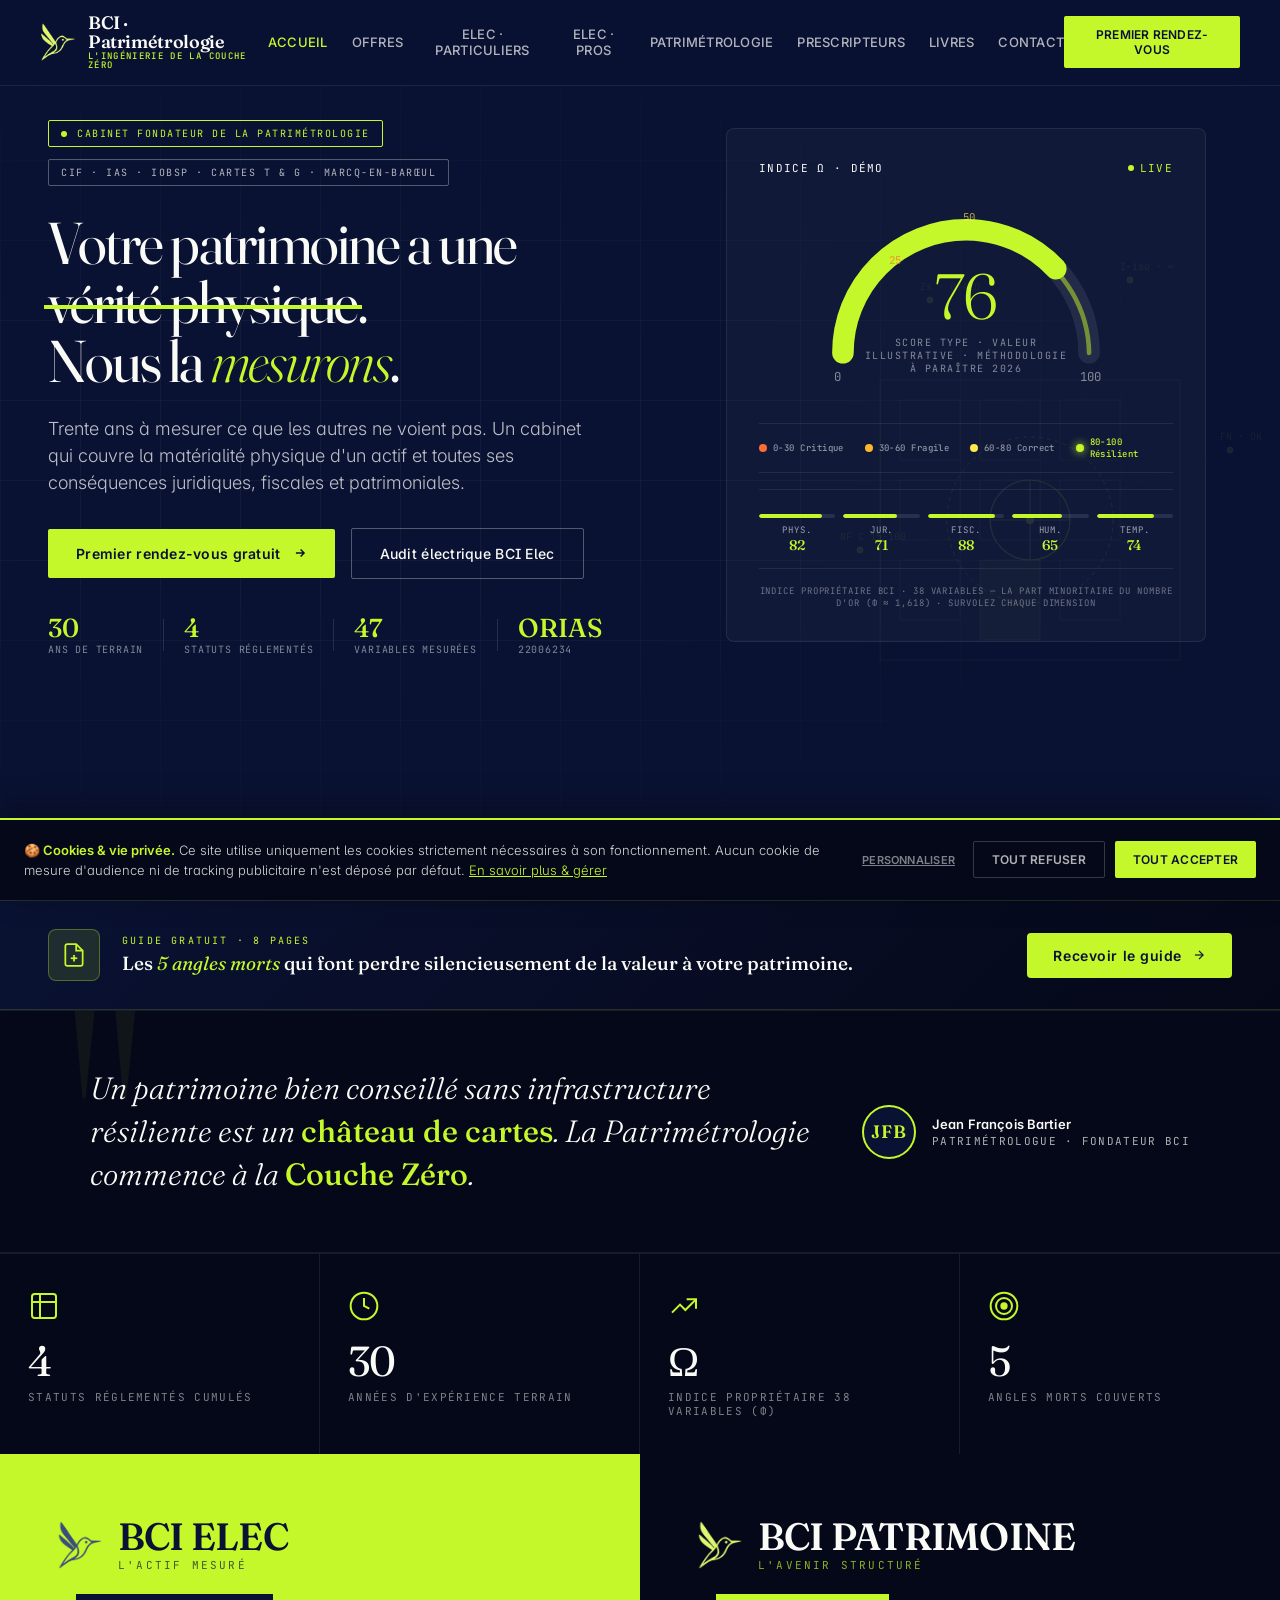
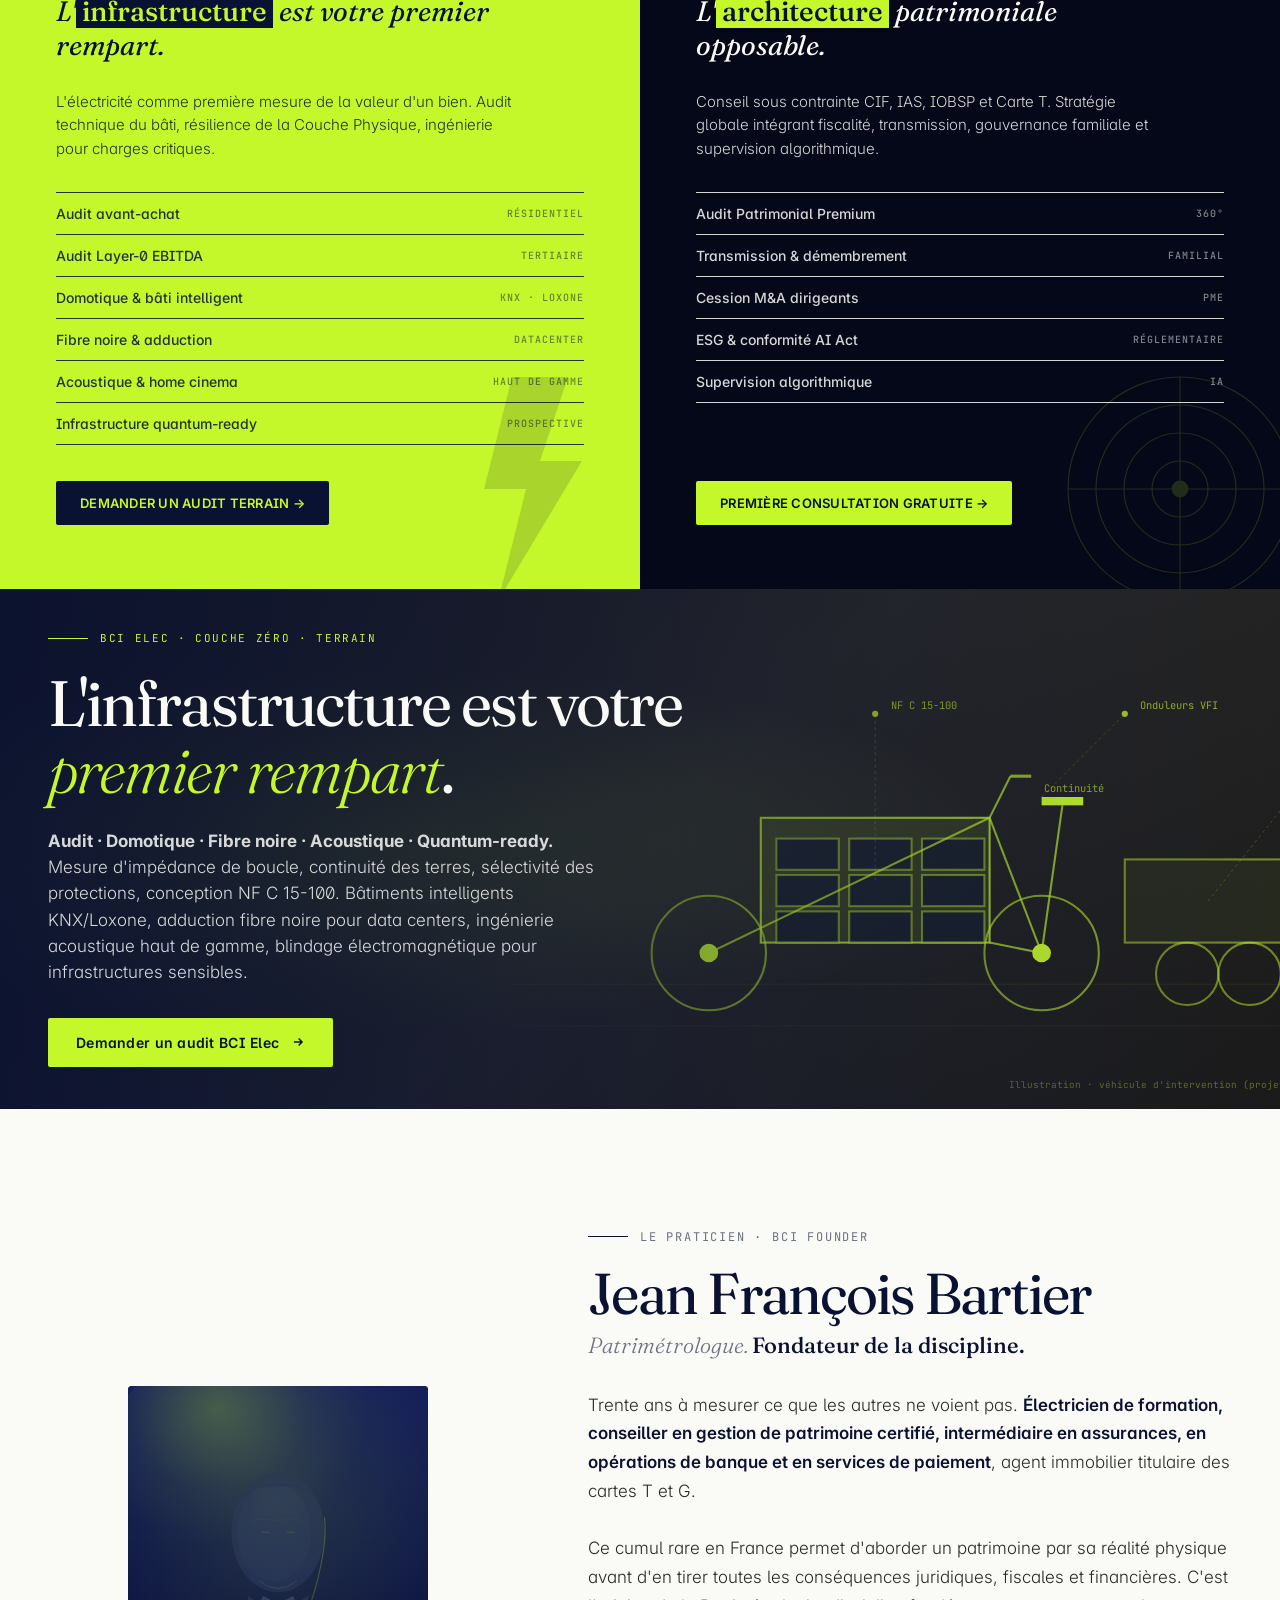
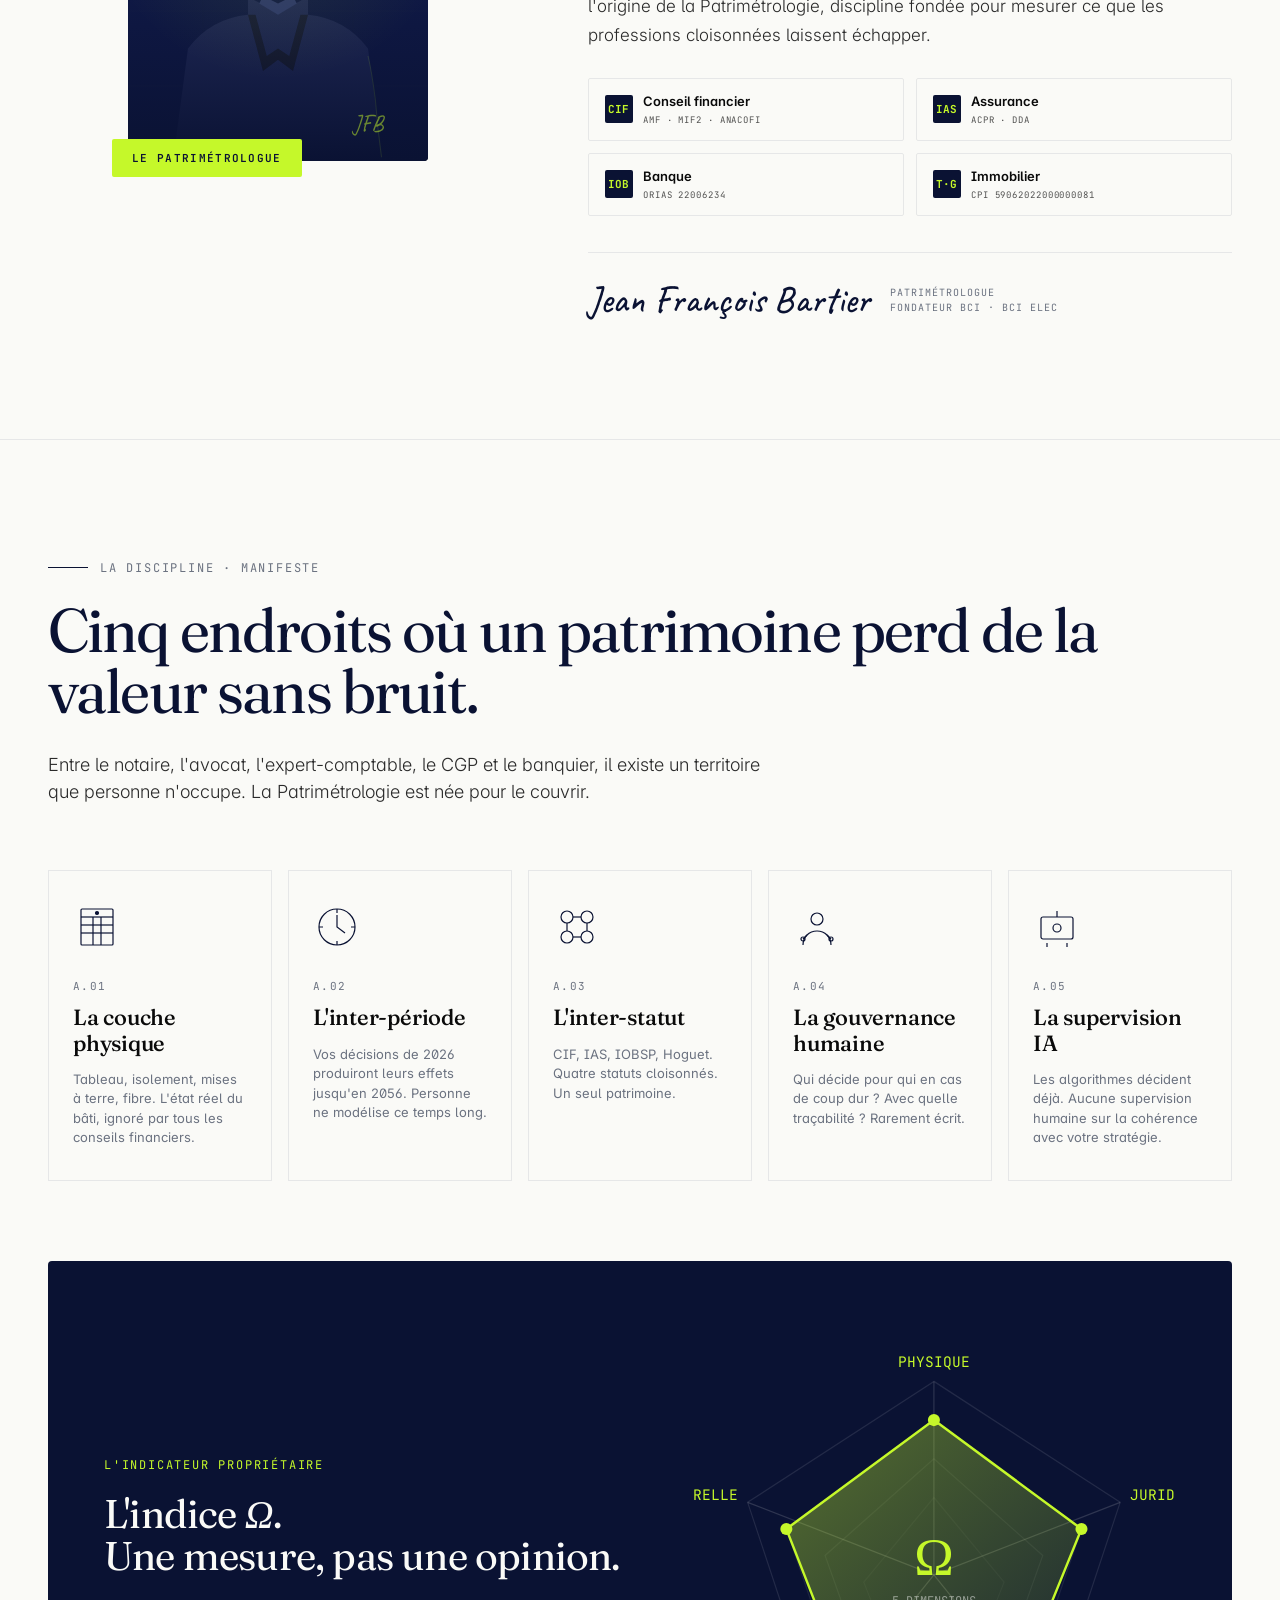
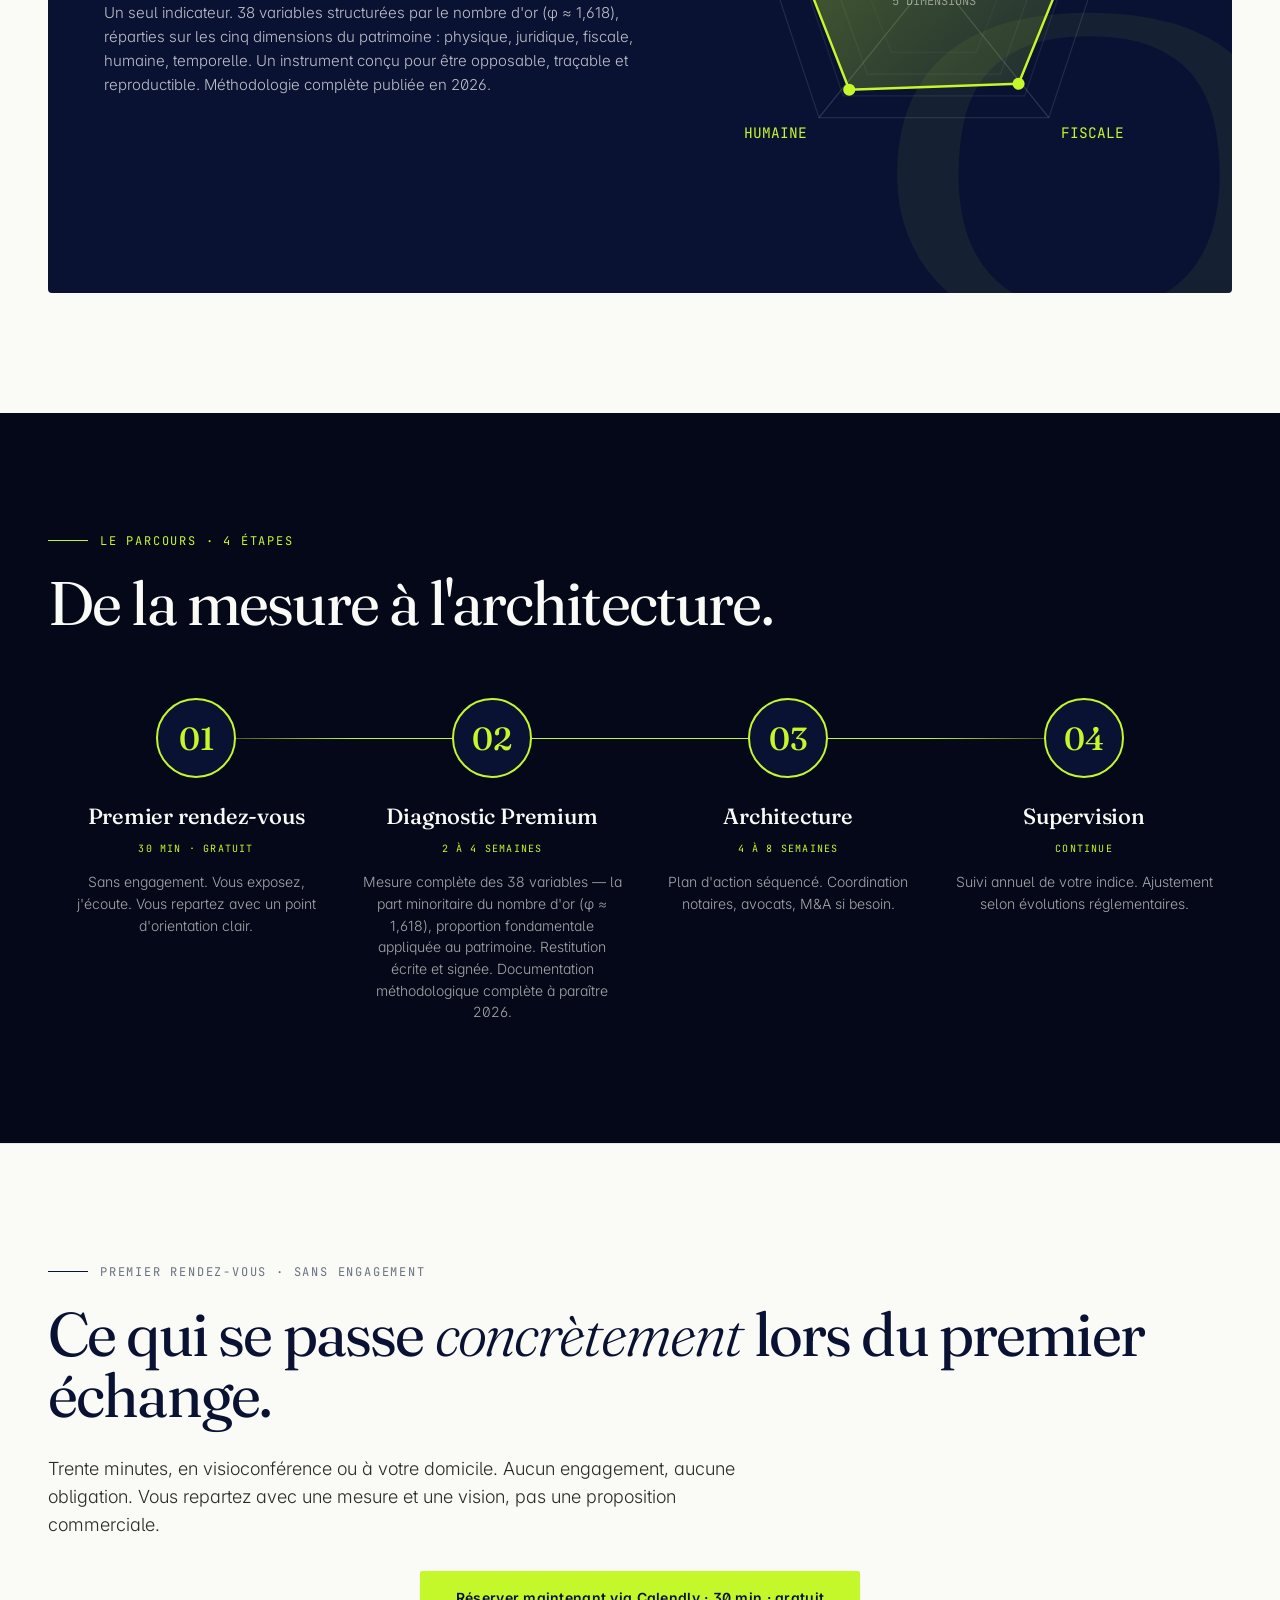
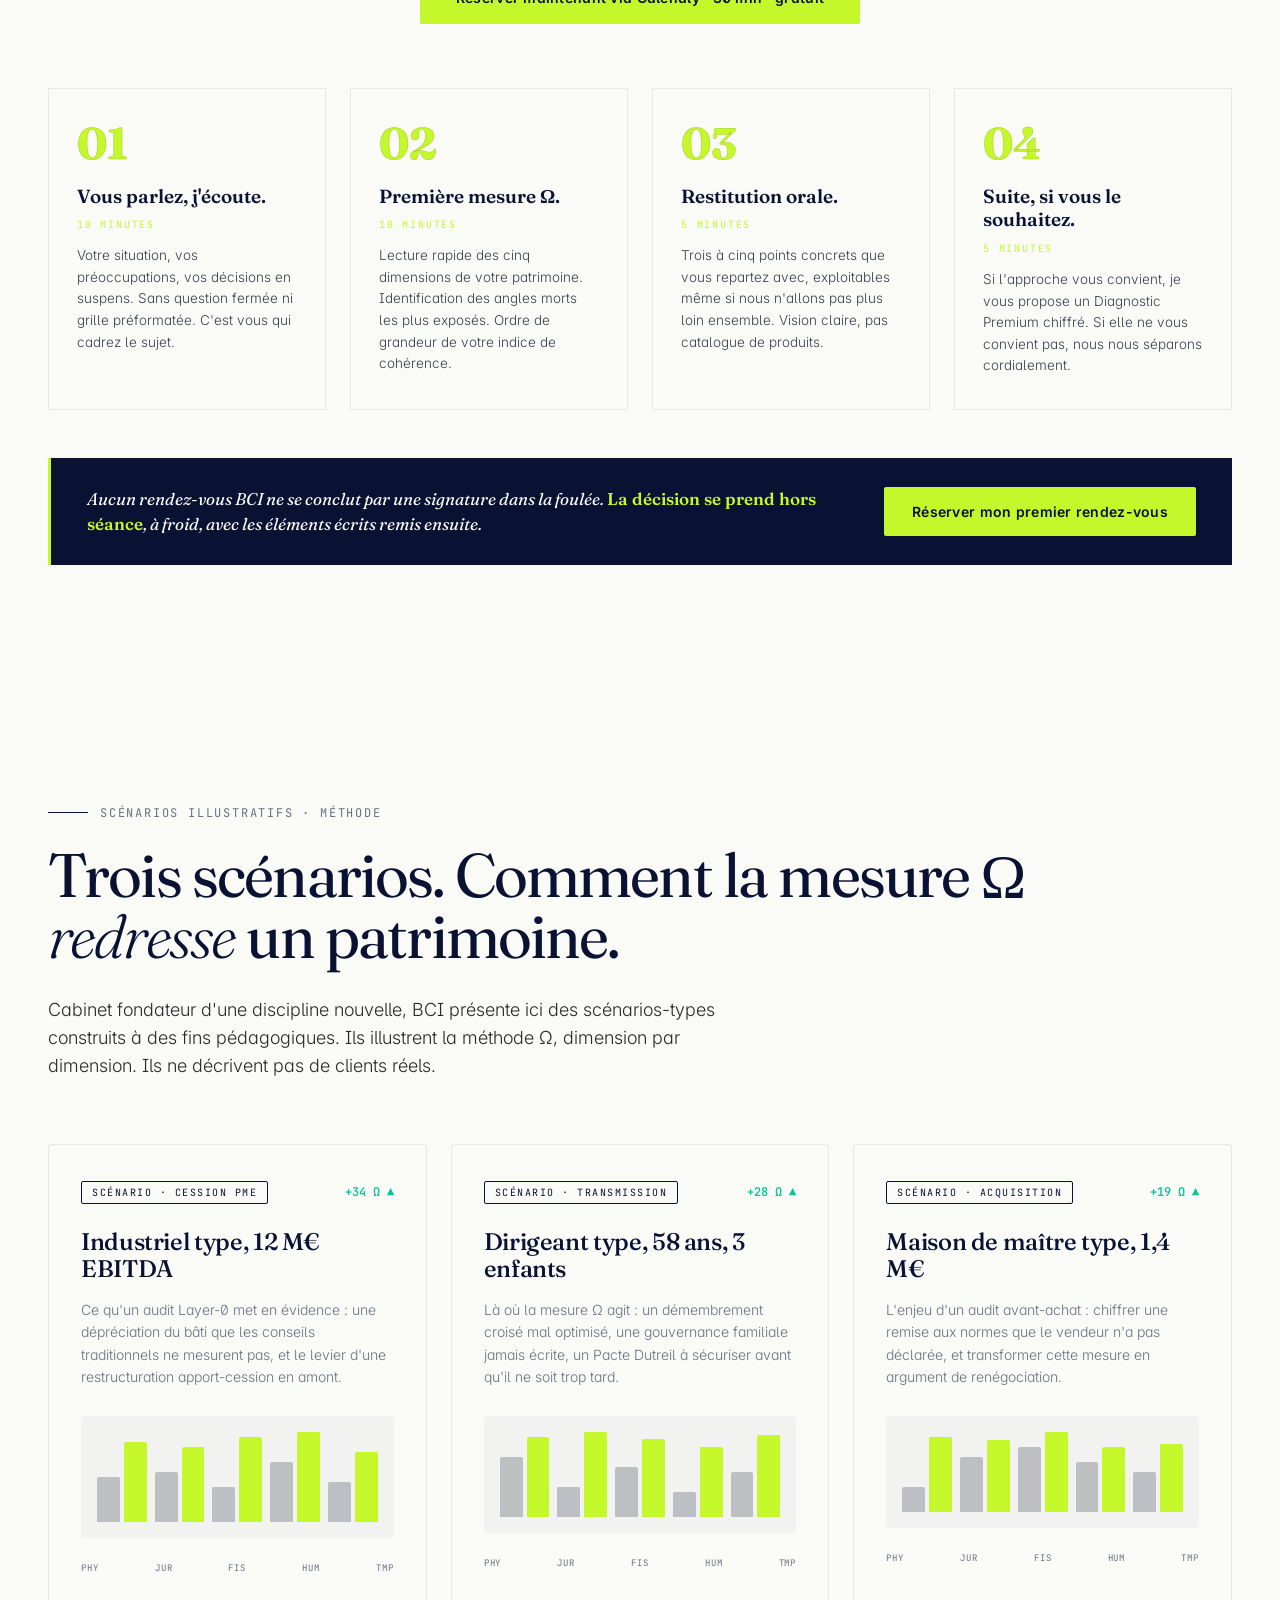
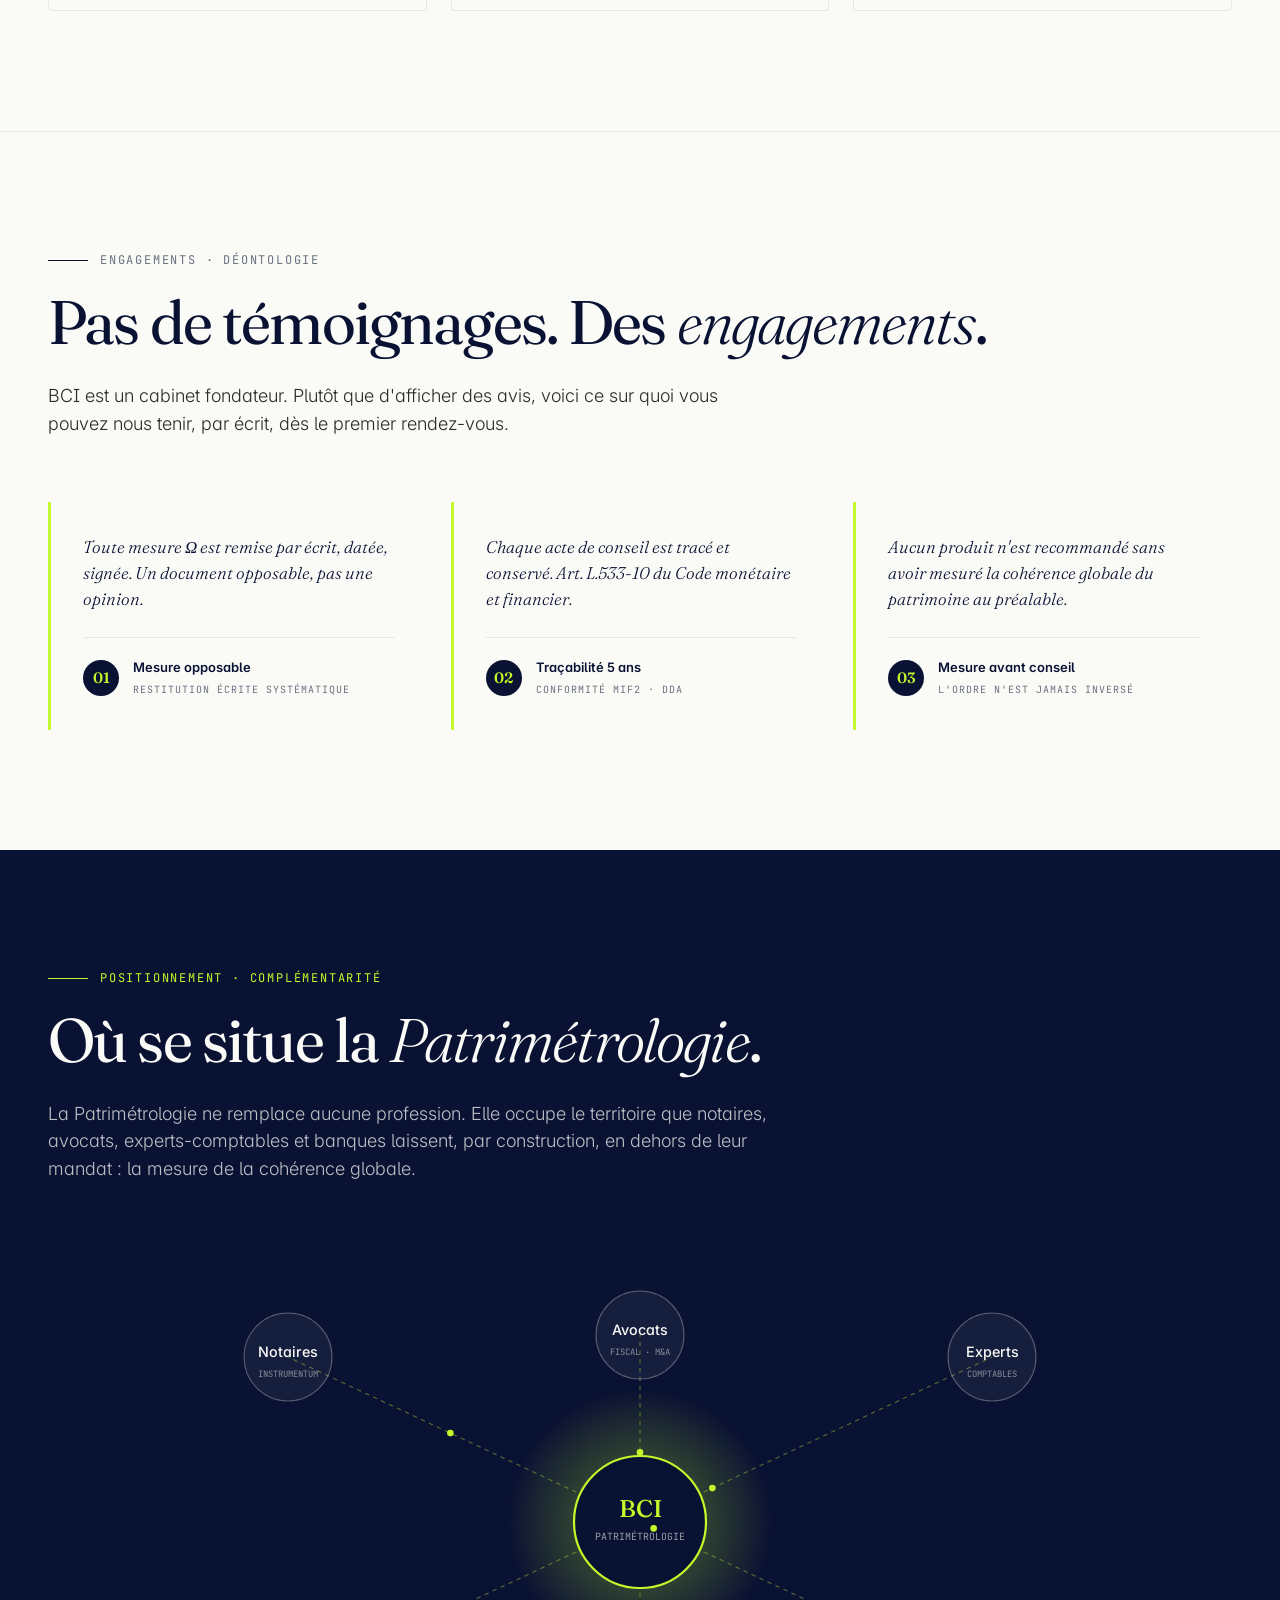
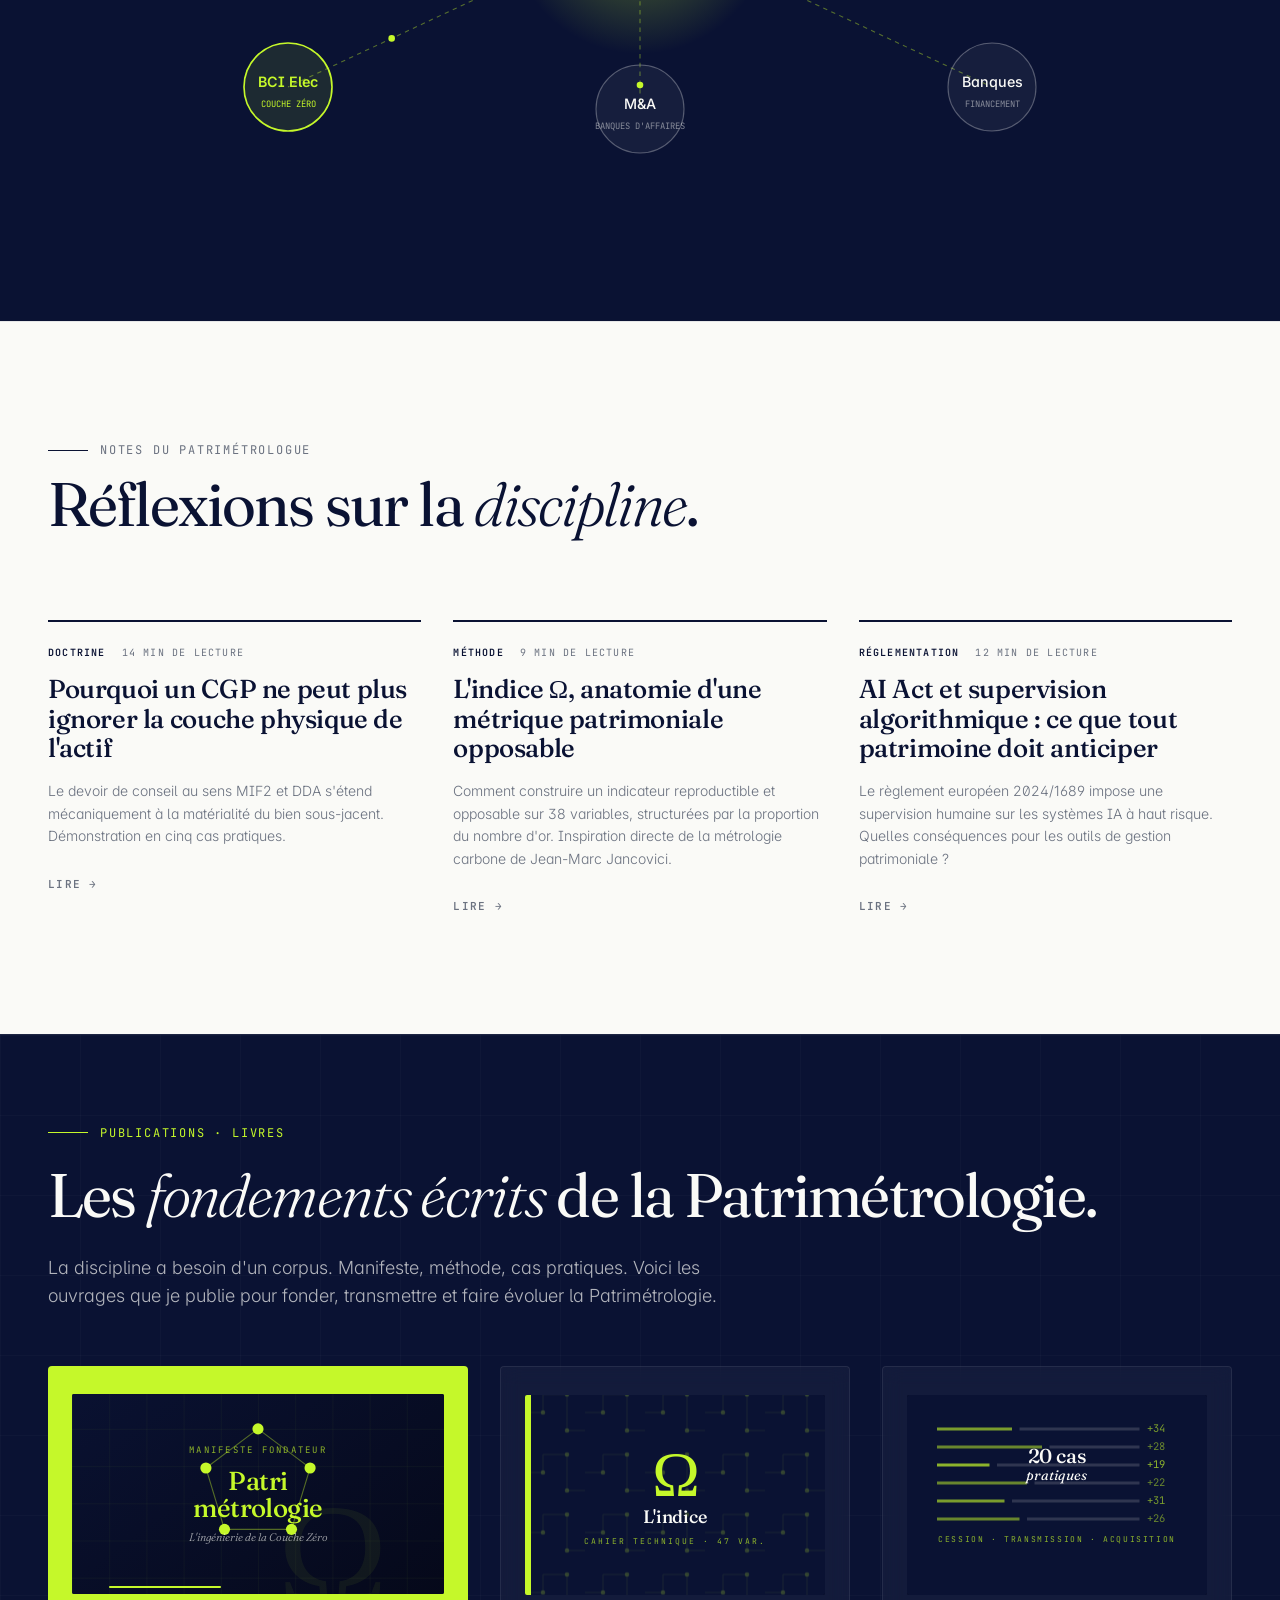
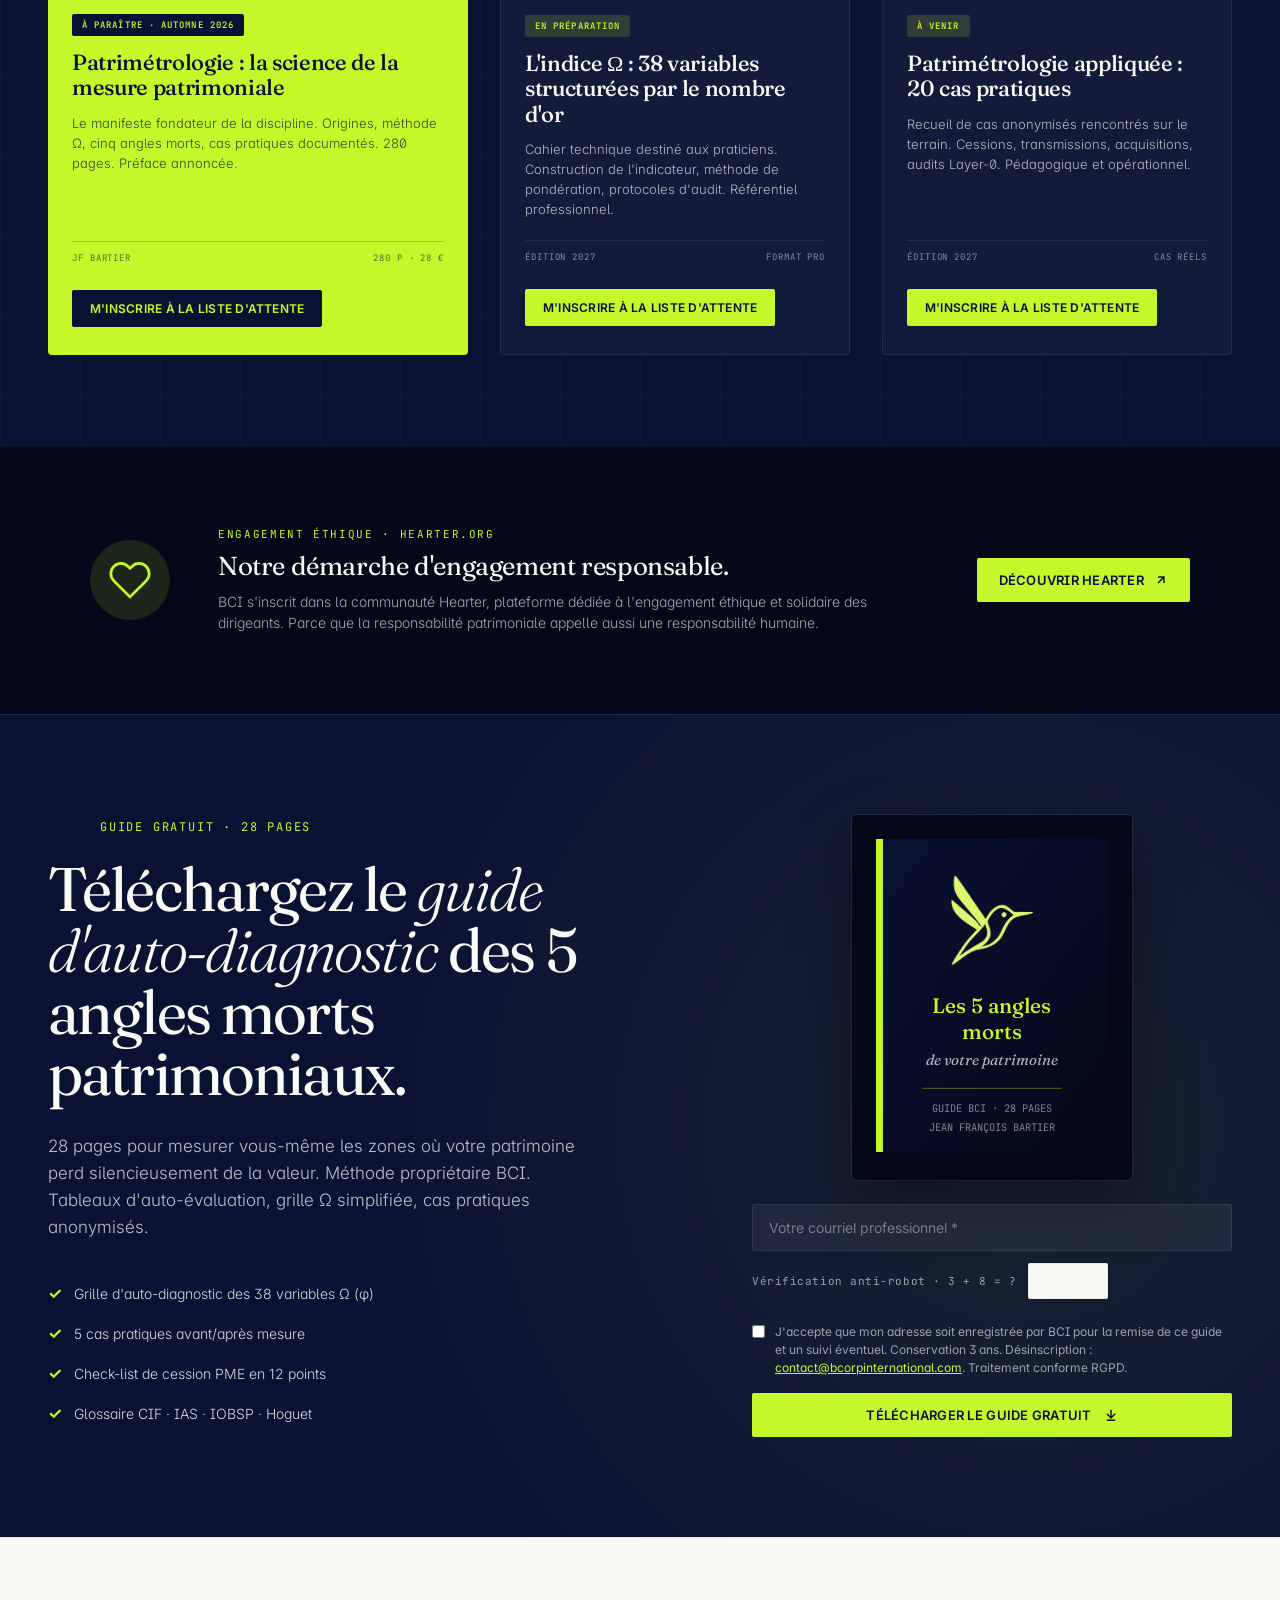
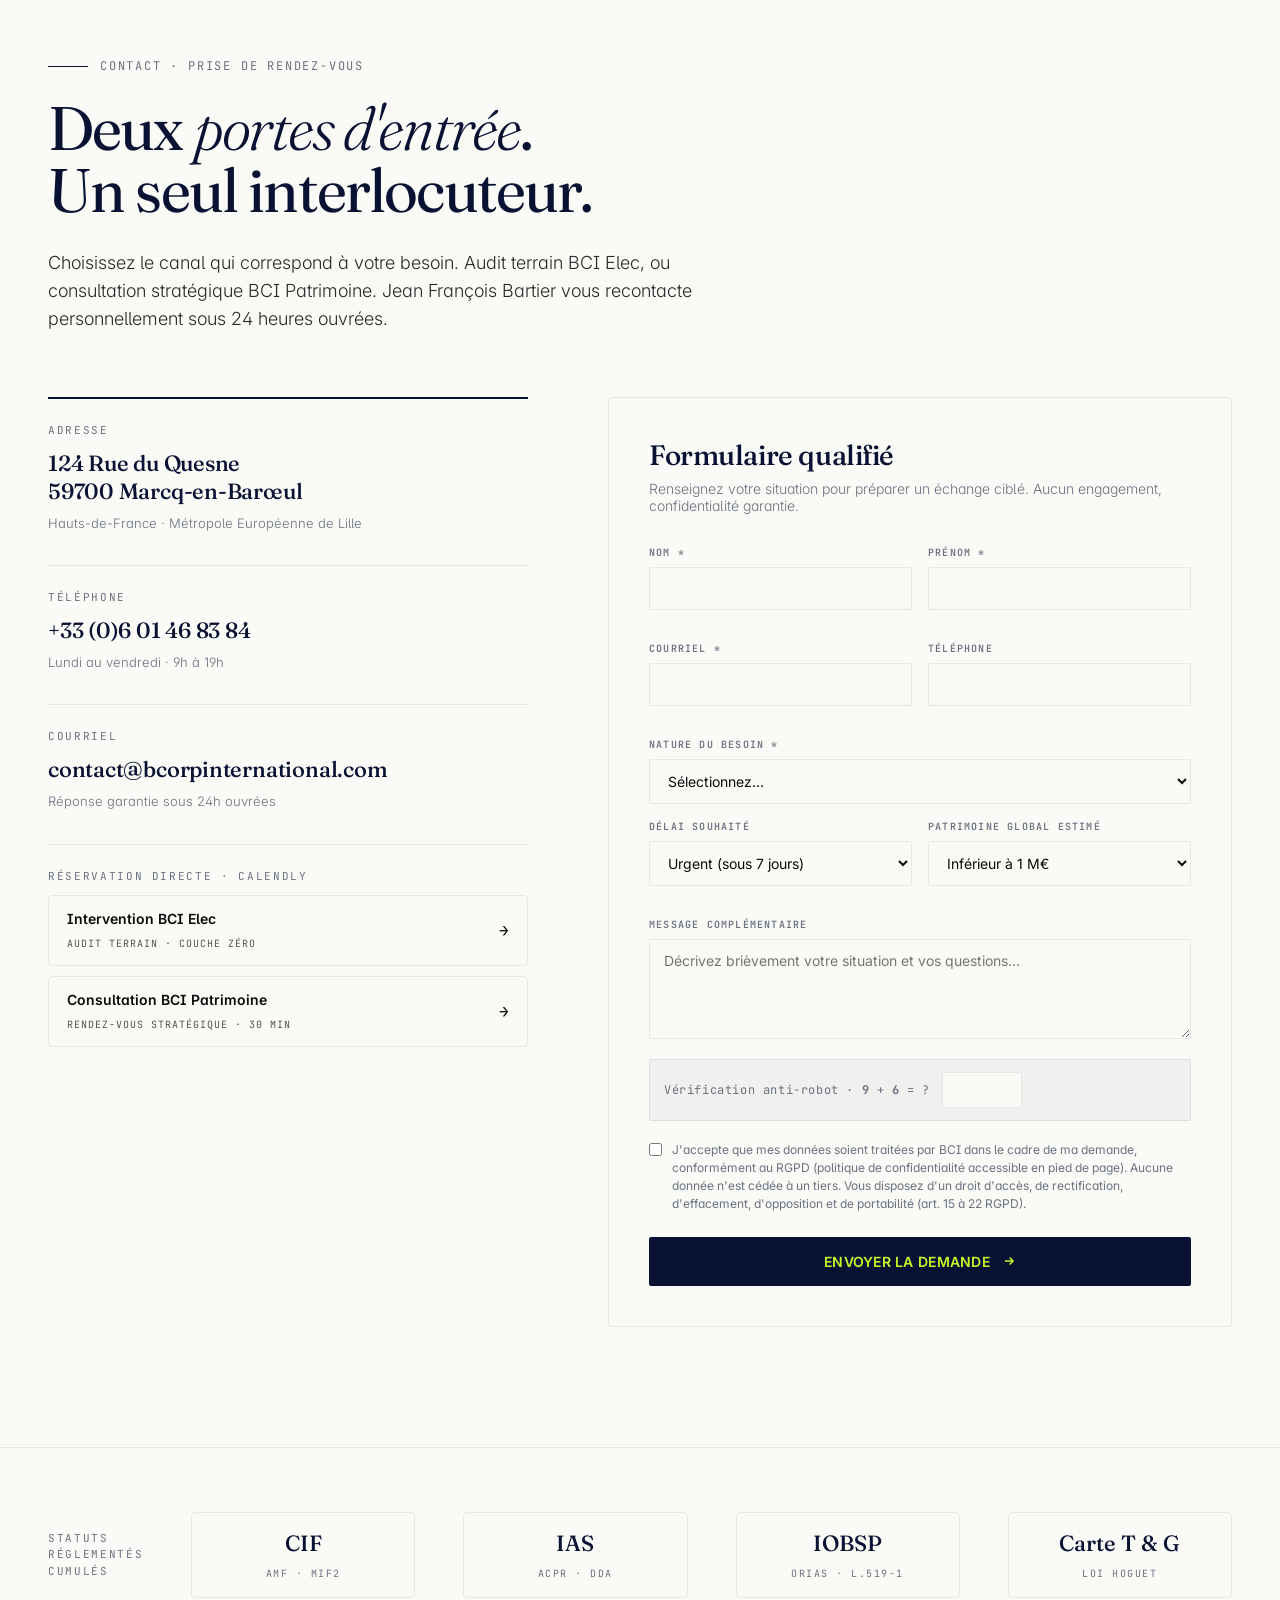
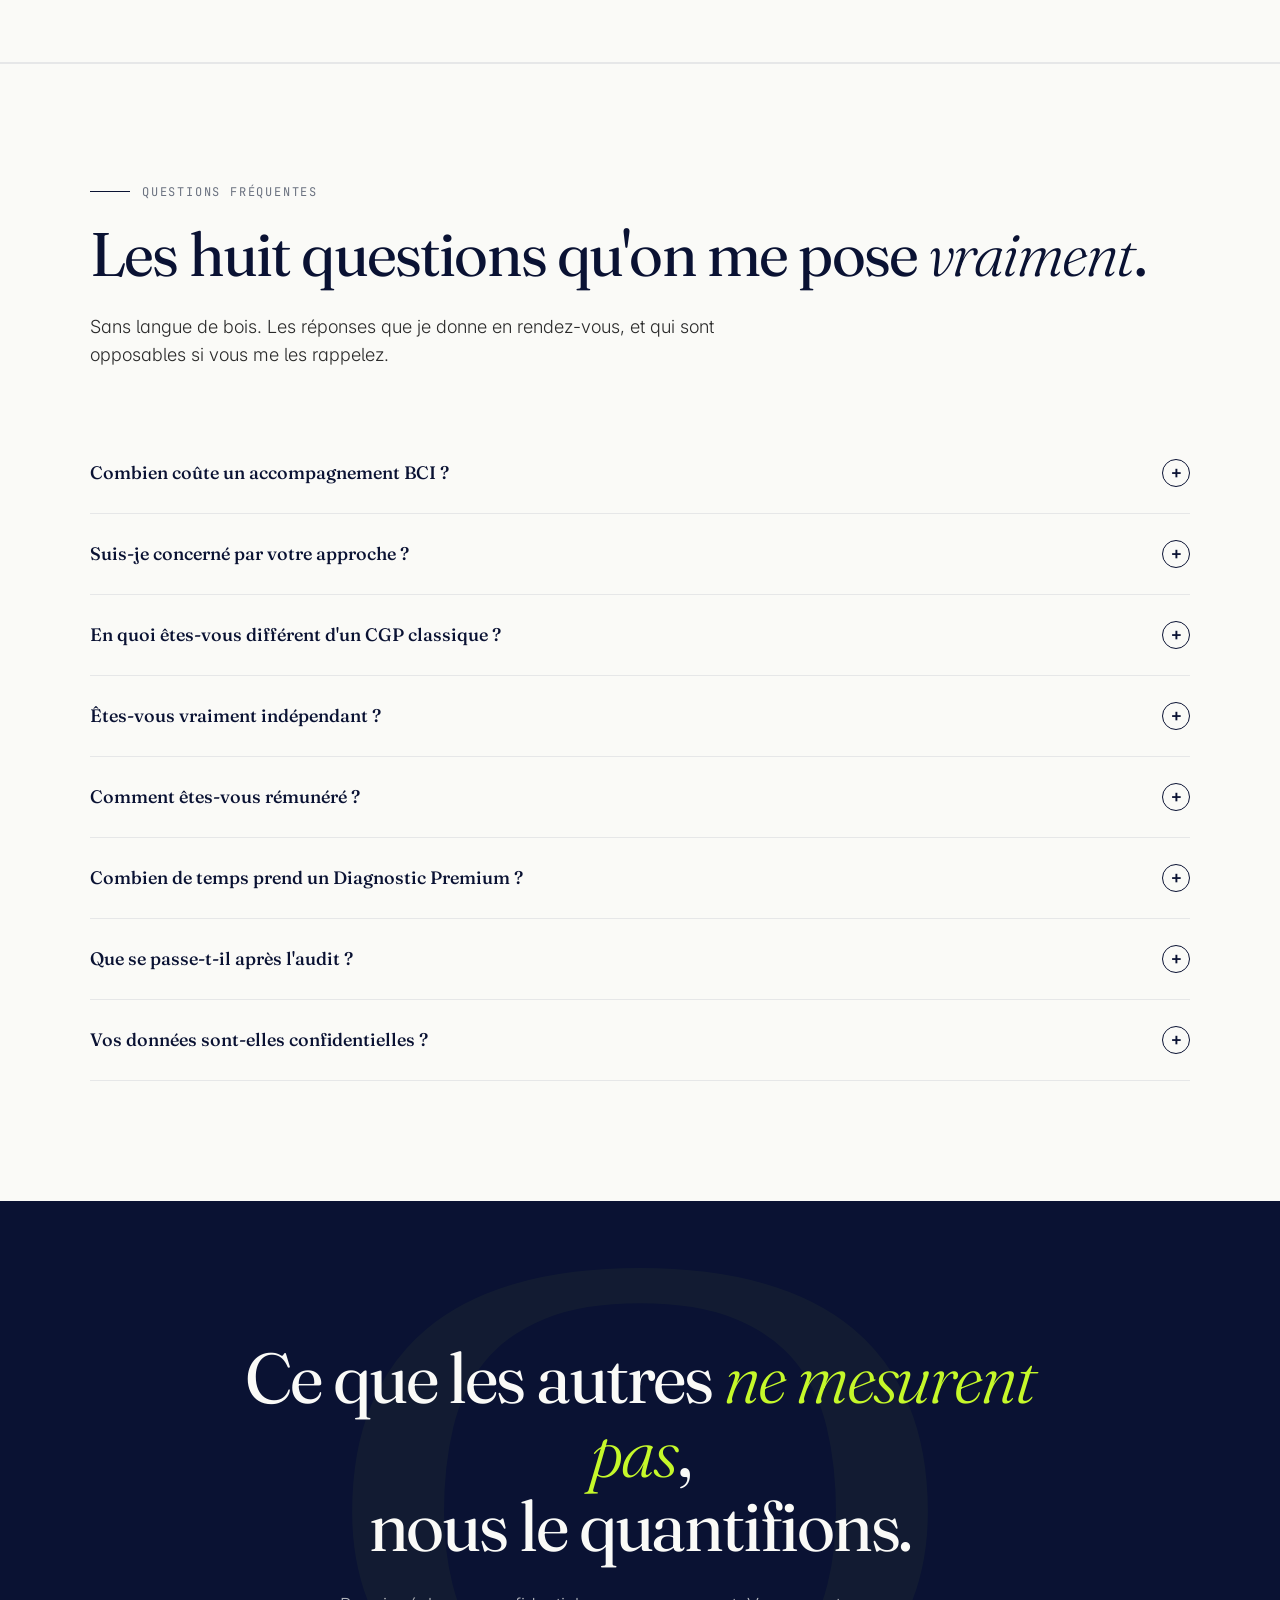
==== commit 0562806f: "Add files via upload" ====
--- a/index.html
+++ b/index.html
@@ -2234,7 +2234,7 @@
   "@context": "https://schema.org",
   "@type": "FAQPage",
   "mainEntity": [
-    {"@type":"Question","name":"Combien coûte un accompagnement BCI ?","acceptedAnswer":{"@type":"Answer","text":"Le premier rendez-vous est gratuit et sans engagement (45 minutes). Le Diagnostic Premium fait l'objet d'un devis personnalisé, généralement compris entre 3 500 et 12 000 € HT selon la complexité du patrimoine et le nombre de dimensions à mesurer en profondeur. La supervision annuelle est facturée sur abonnement ou au temps passé. Tous les prix sont remis par écrit avant tout engagement, conformément aux obligations MIF2."}},
+    {"@type":"Question","name":"Combien coûte un accompagnement BCI ?","acceptedAnswer":{"@type":"Answer","text":"Le premier rendez-vous est gratuit et sans engagement (30 minutes). Le Diagnostic Premium fait l'objet d'un devis personnalisé, généralement compris entre 3 500 et 12 000 € HT selon la complexité du patrimoine et le nombre de dimensions à mesurer en profondeur. La supervision annuelle est facturée sur abonnement ou au temps passé. Tous les prix sont remis par écrit avant tout engagement, conformément aux obligations MIF2."}},
     {"@type":"Question","name":"Suis-je concerné par votre approche ?","acceptedAnswer":{"@type":"Answer","text":"L'approche BCI a un sens lorsque plusieurs dimensions du patrimoine interagissent : un dirigeant en préparation de cession, une famille avec immobilier et entreprise transmis ensemble, un acquéreur d'actif complexe. Si votre patrimoine se résume à une résidence principale et une assurance-vie classique, un CGP traditionnel suffit largement."}},
     {"@type":"Question","name":"En quoi êtes-vous différent d'un CGP classique ?","acceptedAnswer":{"@type":"Answer","text":"Un CGP classique recommande des produits adaptés à un profil. BCI mesure la cohérence du patrimoine avant toute recommandation, sur cinq dimensions auditables. La différence se voit sur les actifs physiques, sur l'inter-statut (BCI cumule CIF, IAS, IOBSP et cartes T & G), et sur la traçabilité écrite et opposable de chaque acte de conseil."}},
     {"@type":"Question","name":"Êtes-vous vraiment indépendant ?","acceptedAnswer":{"@type":"Answer","text":"Indépendant au sens juridique : BCI n'est lié à aucun groupe bancaire ni assureur. Indépendant au sens économique : la sélection des supports financiers et assurantiels se fait sans liste imposée. La transparence sur les commissions perçues est totale et figure dans chaque rapport d'adéquation, conformément à la directive MIF2."}},
@@ -2447,7 +2447,7 @@
             <path d="M5 12h14M13 6l6 6-6 6"/>
           </svg>
         </button>
-        <a href="https://calendly.com/bci-elec/intervention" target="_blank" class="btn-secondary" style="text-decoration: none;">Réserver un appel</a>
+        <a href="https://calendly.com/bci-elec/intervention" target="_blank" rel="noopener noreferrer" class="btn-secondary" style="text-decoration: none;">Audit électrique BCI Elec</a>
       </div>
 
       <!-- ============ ÉDITER : HERO TRUST BAR ============ -->
@@ -2603,7 +2603,7 @@
       <li>Acoustique &amp; home cinema <span>HAUT DE GAMME</span></li>
       <li>Infrastructure quantum-ready <span>PROSPECTIVE</span></li>
     </ul>
-    <a href="https://calendly.com/bci-elec/intervention" target="_blank" class="dual-cta" style="text-decoration: none; display: inline-block;">Demander un audit terrain →</a>
+    <a href="https://calendly.com/bci-elec/intervention" target="_blank" rel="noopener noreferrer" class="dual-cta" style="text-decoration: none; display: inline-block;">Demander un audit terrain →</a>
   </div>
 
   <div class="dual-card dual-patrimoine">
@@ -2632,7 +2632,7 @@
       <li>ESG &amp; conformité AI Act <span>RÉGLEMENTAIRE</span></li>
       <li>Supervision algorithmique <span>IA</span></li>
     </ul>
-    <a href="https://calendly.com/bci-patrimoine/30min" target="_blank" class="dual-cta" style="text-decoration: none; display: inline-block;">Première consultation gratuite →</a>
+    <a href="https://calendly.com/bci-patrimoine/30min" target="_blank" rel="noopener noreferrer" class="dual-cta" style="text-decoration: none; display: inline-block;">Première consultation gratuite →</a>
   </div>
 </section>
 
@@ -2691,7 +2691,7 @@
       Mesure d'impédance de boucle, continuité des terres, sélectivité des protections, conception NF C 15-100. Bâtiments intelligents KNX/Loxone, adduction fibre noire pour data centers, ingénierie acoustique haut de gamme, blindage électromagnétique pour infrastructures sensibles.
     </p>
     <div>
-      <a href="https://calendly.com/bci-elec/intervention" target="_blank" class="btn-primary" style="text-decoration: none;">
+      <a href="https://calendly.com/bci-elec/intervention" target="_blank" rel="noopener noreferrer" class="btn-primary" style="text-decoration: none;">
         Demander un audit BCI Elec
         <svg width="14" height="14" viewBox="0 0 24 24" fill="none" stroke="currentColor" stroke-width="2.5"><path d="M5 12h14M13 6l6 6-6 6"/></svg>
       </a>
@@ -2841,7 +2841,7 @@
       <div class="workflow-step">
         <div class="workflow-step-num">01</div>
         <div class="workflow-step-title">Premier rendez-vous</div>
-        <div class="workflow-step-time">45 min · gratuit</div>
+        <div class="workflow-step-time">30 min · gratuit</div>
         <div class="workflow-step-desc">Sans engagement. Vous exposez, j'écoute. Vous repartez avec un point d'orientation clair.</div>
       </div>
       <div class="workflow-step">
@@ -2872,25 +2872,28 @@
     <div class="section-header">
       <div class="section-eyebrow">Premier rendez-vous · Sans engagement</div>
       <h2 class="section-title">Ce qui se passe <em>concrètement</em> lors du premier échange.</h2>
-      <p class="section-intro">Quarante-cinq minutes, en visioconférence ou à votre domicile. Aucun engagement, aucune obligation. Vous repartez avec une mesure et une vision, pas une proposition commerciale.</p>
+      <p class="section-intro">Trente minutes, en visioconférence ou à votre domicile. Aucun engagement, aucune obligation. Vous repartez avec une mesure et une vision, pas une proposition commerciale.</p>
+      <div class="fm-cta-top" style="text-align: center; margin: 32px 0 56px;">
+        <a href="https://calendly.com/bci-patrimoine/30min" target="_blank" rel="noopener noreferrer" class="btn-primary" style="display: inline-block; text-decoration: none; padding: 18px 36px;">Réserver maintenant via Calendly · 30 min · gratuit</a>
+      </div>
     </div>
     <div class="fm-grid">
       <div class="fm-card">
         <div class="fm-card-num">01</div>
         <div class="fm-card-title">Vous parlez, j'écoute.</div>
-        <div class="fm-card-time">15 minutes</div>
+        <div class="fm-card-time">10 minutes</div>
         <div class="fm-card-desc">Votre situation, vos préoccupations, vos décisions en suspens. Sans question fermée ni grille préformatée. C'est vous qui cadrez le sujet.</div>
       </div>
       <div class="fm-card">
         <div class="fm-card-num">02</div>
         <div class="fm-card-title">Première mesure Ω.</div>
-        <div class="fm-card-time">15 minutes</div>
+        <div class="fm-card-time">10 minutes</div>
         <div class="fm-card-desc">Lecture rapide des cinq dimensions de votre patrimoine. Identification des angles morts les plus exposés. Ordre de grandeur de votre indice de cohérence.</div>
       </div>
       <div class="fm-card">
         <div class="fm-card-num">03</div>
         <div class="fm-card-title">Restitution orale.</div>
-        <div class="fm-card-time">10 minutes</div>
+        <div class="fm-card-time">5 minutes</div>
         <div class="fm-card-desc">Trois à cinq points concrets que vous repartez avec, exploitables même si nous n'allons pas plus loin ensemble. Vision claire, pas catalogue de produits.</div>
       </div>
       <div class="fm-card">
@@ -2902,7 +2905,7 @@
     </div>
     <div class="fm-promise">
       <div class="fm-promise-text">Aucun rendez-vous BCI ne se conclut par une signature dans la foulée. <strong>La décision se prend hors séance</strong>, à froid, avec les éléments écrits remis ensuite.</div>
-      <a onclick="openModal('appointment')" class="btn-primary" style="cursor:pointer;" style="white-space: nowrap;">Réserver mon premier rendez-vous</a>
+      <a href="https://calendly.com/bci-patrimoine/30min" target="_blank" rel="noopener noreferrer" class="btn-primary" style="text-decoration: none; white-space: nowrap;">Réserver mon premier rendez-vous</a>
     </div>
   </div>
 </section>
@@ -3029,7 +3032,6 @@
         <div class="section-eyebrow">Notes du Patrimétrologue</div>
         <h2 class="section-title">Réflexions sur la <em>discipline</em>.</h2>
       </div>
-      <a class="btn-secondary" style="color: var(--night); border-color: var(--night);">Toutes les notes →</a>
     </div>
     <div class="blog-grid">
       <article class="blog-card">
@@ -3106,7 +3108,7 @@
         <h3 class="book-title">Patrimétrologie : la science de la mesure patrimoniale</h3>
         <p class="book-desc">Le manifeste fondateur de la discipline. Origines, méthode Ω, cinq angles morts, cas pratiques documentés. 280 pages. Préface annoncée.</p>
         <div class="book-meta"><span>JF Bartier</span><span>280 p · 28 €</span></div>
-        <button class="book-cta" onclick="openBookForm('manifeste')">Pré-commander</button>
+        <button class="book-cta" onclick="openBookForm('manifeste')">M'inscrire à la liste d'attente</button>
       </div>
 
       <!-- LIVRE 2 : INDICE Ω (technique) -->
@@ -3136,7 +3138,7 @@
         <h3 class="book-title">L'indice Ω : 38 variables structurées par le nombre d'or</h3>
         <p class="book-desc">Cahier technique destiné aux praticiens. Construction de l'indicateur, méthode de pondération, protocoles d'audit. Référentiel professionnel.</p>
         <div class="book-meta"><span>Édition 2027</span><span>Format pro</span></div>
-        <button class="book-cta" onclick="openBookForm('indice-omega')">Recevoir l'alerte</button>
+        <button class="book-cta" onclick="openBookForm('indice-omega')">M'inscrire à la liste d'attente</button>
       </div>
 
       <!-- LIVRE 3 : CAS PRATIQUES -->
@@ -3182,7 +3184,7 @@
         <h3 class="book-title">Patrimétrologie appliquée : 20 cas pratiques</h3>
         <p class="book-desc">Recueil de cas anonymisés rencontrés sur le terrain. Cessions, transmissions, acquisitions, audits Layer-0. Pédagogique et opérationnel.</p>
         <div class="book-meta"><span>Édition 2027</span><span>Cas réels</span></div>
-        <button class="book-cta" onclick="openBookForm('cas-pratiques')">S'inscrire</button>
+        <button class="book-cta" onclick="openBookForm('cas-pratiques')">M'inscrire à la liste d'attente</button>
       </div>
     </div>
   </div>
@@ -3201,7 +3203,7 @@
       <h3 class="hearter-title">Notre démarche d'engagement responsable.</h3>
       <p class="hearter-desc">BCI s'inscrit dans la communauté Hearter, plateforme dédiée à l'engagement éthique et solidaire des dirigeants. Parce que la responsabilité patrimoniale appelle aussi une responsabilité humaine.</p>
     </div>
-    <a href="https://hearter.org" target="_blank" class="hearter-cta">
+    <a href="https://hearter.org" target="_blank" rel="noopener noreferrer" class="hearter-cta">
       Découvrir Hearter
       <svg width="14" height="14" viewBox="0 0 24 24" fill="none" stroke="currentColor" stroke-width="2.5"><path d="M7 17L17 7M7 7h10v10"/></svg>
     </a>
@@ -3322,14 +3324,14 @@
         <div class="contact-block">
           <div class="contact-block-label">Réservation directe · Calendly</div>
           <div class="calendly-options">
-            <a href="https://calendly.com/bci-elec/intervention" target="_blank" class="calendly-option">
+            <a href="https://calendly.com/bci-elec/intervention" target="_blank" rel="noopener noreferrer" class="calendly-option">
               <div class="calendly-option-text">
                 <strong>Intervention BCI Elec</strong>
                 <span>Audit terrain · Couche Zéro</span>
               </div>
               <span class="calendly-arrow">→</span>
             </a>
-            <a href="https://calendly.com/bci-patrimoine/30min" target="_blank" class="calendly-option">
+            <a href="https://calendly.com/bci-patrimoine/30min" target="_blank" rel="noopener noreferrer" class="calendly-option">
               <div class="calendly-option-text">
                 <strong>Consultation BCI Patrimoine</strong>
                 <span>Rendez-vous stratégique · 30 min</span>
@@ -3460,7 +3462,7 @@
     <div class="faq-list">
       <div class="faq-item">
         <button class="faq-q" onclick="this.parentElement.classList.toggle('open')"><span>Combien coûte un accompagnement BCI ?</span><span class="faq-q-icon">+</span></button>
-        <div class="faq-a"><div class="faq-a-inner">Le <strong>premier rendez-vous est gratuit</strong> et sans engagement (45 minutes). Le Diagnostic Premium fait l'objet d'un devis personnalisé, généralement compris <strong>entre 3 500 et 12 000 € HT</strong> selon la complexité du patrimoine et le nombre de dimensions à mesurer en profondeur. La supervision annuelle, si vous la choisissez, est facturée sur abonnement ou au temps passé. Tous les prix sont remis par écrit avant tout engagement, conformément aux obligations MIF2.</div></div>
+        <div class="faq-a"><div class="faq-a-inner">Le <strong>premier rendez-vous est gratuit</strong> et sans engagement (30 minutes). Le Diagnostic Premium fait l'objet d'un devis personnalisé, généralement compris <strong>entre 3 500 et 12 000 € HT</strong> selon la complexité du patrimoine et le nombre de dimensions à mesurer en profondeur. La supervision annuelle, si vous la choisissez, est facturée sur abonnement ou au temps passé. Tous les prix sont remis par écrit avant tout engagement, conformément aux obligations MIF2.</div></div>
       </div>
 
       <div class="faq-item">
@@ -3507,8 +3509,8 @@
     <h2>Ce que les autres <em>ne mesurent pas</em>,<br>nous le quantifions.</h2>
     <p>Premier échange confidentiel, sans engagement. Vous repartez avec une lecture nouvelle de votre patrimoine.</p>
     <div class="hero-cta-group" style="justify-content: center;">
-      <a href="https://calendly.com/bci-elec/intervention" target="_blank" class="btn-primary" style="text-decoration: none;">
-        Réserver un appel
+      <a href="https://calendly.com/bci-patrimoine/30min" target="_blank" rel="noopener noreferrer" class="btn-primary" style="text-decoration: none;">
+        Premier rendez-vous gratuit
         <svg width="14" height="14" viewBox="0 0 24 24" fill="none" stroke="currentColor" stroke-width="2.5"><path d="M5 12h14M13 6l6 6-6 6"/></svg>
       </a>
       <button class="btn-secondary" onclick="showPage('patrim')">Lire le manifeste</button>
@@ -3530,7 +3532,7 @@
         Vous achetez, vendez, rénovez ou aménagez un bien d'exception. La Couche Zéro physique de votre patrimoine immobilier mérite une expertise indépendante. BCI Elec mesure, conseille, conçoit et installe au plus haut niveau d'exigence.
       </p>
       <div class="hero-cta-group">
-        <a href="https://calendly.com/bci-elec/intervention" target="_blank" class="btn-primary" style="text-decoration: none;">
+        <a href="https://calendly.com/bci-elec/intervention" target="_blank" rel="noopener noreferrer" class="btn-primary" style="text-decoration: none;">
           Réserver une intervention BCI Elec
           <svg width="14" height="14" viewBox="0 0 24 24" fill="none" stroke="currentColor" stroke-width="2.5"><path d="M5 12h14M13 6l6 6-6 6"/></svg>
         </a>
@@ -3660,7 +3662,7 @@
         Dirigeants de PME, gestionnaires de family office, exploitants de sites tertiaires sensibles. Votre infrastructure électrique est un <strong style="color: var(--acid);">actif stratégique</strong>. BCI Elec mesure son impact réel sur votre EBITDA, votre continuité d'activité et votre valorisation à la cession.
       </p>
       <div class="hero-cta-group">
-        <a href="https://calendly.com/bci-elec/intervention" target="_blank" class="btn-primary" style="text-decoration: none;">
+        <a href="https://calendly.com/bci-elec/intervention" target="_blank" rel="noopener noreferrer" class="btn-primary" style="text-decoration: none;">
           Audit Layer-0 pour mon entreprise
           <svg width="14" height="14" viewBox="0 0 24 24" fill="none" stroke="currentColor" stroke-width="2.5"><path d="M5 12h14M13 6l6 6-6 6"/></svg>
         </a>
@@ -3757,7 +3759,7 @@
         Vos clients ont des situations patrimoniales que vos compétences ne couvrent pas seules. La Patrimétrologie occupe le territoire que les professions cloisonnées laissent vacant. Cette page vous est dédiée.
       </p>
       <div class="hero-cta-group">
-        <a href="https://calendly.com/bci-elec/intervention" target="_blank" class="btn-primary" style="text-decoration: none;">
+        <a href="https://calendly.com/bci-patrimoine/30min" target="_blank" rel="noopener noreferrer" class="btn-primary" style="text-decoration: none;">
           Demander une convention de co-traitement
           <svg width="14" height="14" viewBox="0 0 24 24" fill="none" stroke="currentColor" stroke-width="2.5"><path d="M5 12h14M13 6l6 6-6 6"/></svg>
         </a>
@@ -3815,7 +3817,7 @@
           <div class="modal-eyebrow" style="color: var(--acid);">Convention formalisée</div>
           <h2>Co-traitement <em>structuré</em>, pas bouche-à-oreille.</h2>
           <p>BCI propose à ses prescripteurs réguliers une <strong>convention écrite de co-traitement</strong> qui formalise les modalités d'intervention, le partage d'honoraires éventuel, et le cadre déontologique commun.</p>
-          <a href="https://calendly.com/bci-elec/intervention" target="_blank" class="btn-primary" style="text-decoration: none; margin-top: 16px;">
+          <a href="https://calendly.com/bci-patrimoine/30min" target="_blank" rel="noopener noreferrer" class="btn-primary" style="text-decoration: none; margin-top: 16px;">
             Demander le projet de convention
             <svg width="14" height="14" viewBox="0 0 24 24" fill="none" stroke="currentColor" stroke-width="2.5"><path d="M5 12h14M13 6l6 6-6 6"/></svg>
           </a>
@@ -3922,15 +3924,15 @@
       <!-- LinkedIn comptes -->
       <h5 style="font-family: var(--font-mono); font-size: 11px; letter-spacing: 0.15em; text-transform: uppercase; margin-bottom: 12px; color: var(--acid);">Réseaux LinkedIn</h5>
       <div class="footer-linkedin-grid">
-        <a href="https://www.linkedin.com/in/jean-francois-bartier/" target="_blank" class="footer-li-link">
+        <a href="https://www.linkedin.com/in/jean-francois-bartier/" target="_blank" rel="noopener noreferrer" class="footer-li-link">
           <svg viewBox="0 0 24 24" fill="currentColor"><path d="M20.5 2h-17A1.5 1.5 0 002 3.5v17A1.5 1.5 0 003.5 22h17a1.5 1.5 0 001.5-1.5v-17A1.5 1.5 0 0020.5 2zM8 19H5v-9h3zM6.5 8.25A1.75 1.75 0 118.3 6.5a1.78 1.78 0 01-1.8 1.75zM19 19h-3v-4.74c0-1.42-.6-1.93-1.38-1.93A1.74 1.74 0 0013 14.19a.66.66 0 000 .14V19h-3v-9h2.9v1.3a3.11 3.11 0 012.7-1.4c1.55 0 3.36.86 3.36 3.66z"/></svg>
           JF Bartier
         </a>
-        <a href="https://www.linkedin.com/company/b-corp-international/" target="_blank" class="footer-li-link">
+        <a href="https://www.linkedin.com/company/b-corp-international/" target="_blank" rel="noopener noreferrer" class="footer-li-link">
           <svg viewBox="0 0 24 24" fill="currentColor"><path d="M20.5 2h-17A1.5 1.5 0 002 3.5v17A1.5 1.5 0 003.5 22h17a1.5 1.5 0 001.5-1.5v-17A1.5 1.5 0 0020.5 2zM8 19H5v-9h3zM6.5 8.25A1.75 1.75 0 118.3 6.5a1.78 1.78 0 01-1.8 1.75zM19 19h-3v-4.74c0-1.42-.6-1.93-1.38-1.93A1.74 1.74 0 0013 14.19a.66.66 0 000 .14V19h-3v-9h2.9v1.3a3.11 3.11 0 012.7-1.4c1.55 0 3.36.86 3.36 3.66z"/></svg>
           BCI Patrimoine
         </a>
-        <a href="https://www.linkedin.com/company/bci-elec/" target="_blank" class="footer-li-link">
+        <a href="https://www.linkedin.com/company/bci-elec/" target="_blank" rel="noopener noreferrer" class="footer-li-link">
           <svg viewBox="0 0 24 24" fill="currentColor"><path d="M20.5 2h-17A1.5 1.5 0 002 3.5v17A1.5 1.5 0 003.5 22h17a1.5 1.5 0 001.5-1.5v-17A1.5 1.5 0 0020.5 2zM8 19H5v-9h3zM6.5 8.25A1.75 1.75 0 118.3 6.5a1.78 1.78 0 01-1.8 1.75zM19 19h-3v-4.74c0-1.42-.6-1.93-1.38-1.93A1.74 1.74 0 0013 14.19a.66.66 0 000 .14V19h-3v-9h2.9v1.3a3.11 3.11 0 012.7-1.4c1.55 0 3.36.86 3.36 3.66z"/></svg>
           BCI Elec
         </a>
@@ -3954,7 +3956,7 @@
         <li><a onclick="showPage('home'); scrollToSection('dual')">BCI Patrimoine</a></li>
         <li><a onclick="showPage('home'); scrollToSection('dual')">BCI Elec</a></li>
         <li><a onclick="showPage('home'); scrollToSection('cases')">Scénarios illustratifs</a></li>
-        <li><a href="https://hearter.org" target="_blank">Hearter.org</a></li>
+        <li><a href="https://hearter.org" target="_blank" rel="noopener noreferrer">Hearter.org</a></li>
       </ul>
     </div>
     <div class="footer-col">
@@ -4029,7 +4031,7 @@
       <li><strong>IOBSP</strong> · Intermédiaire en opérations de banque et services de paiement · ORIAS 22006234 · Art. L.519-1 CMF</li>
       <li><strong>Cartes T &amp; G</strong> · Transactions et gestion immobilières · CPI 59062022000000081 · Loi Hoguet n°70-9 du 2 janvier 1970</li>
     </ul>
-    <p>Vérification du registre ORIAS : <a href="https://www.orias.fr" target="_blank" style="color: var(--acid-dim);">www.orias.fr</a></p>
+    <p>Vérification du registre ORIAS : <a href="https://www.orias.fr" target="_blank" rel="noopener noreferrer" style="color: var(--acid-dim);">www.orias.fr</a></p>
 
     <h3>Propriété intellectuelle</h3>
     <p>L'ensemble du site, sa structure, ses textes, illustrations, photographies, le concept de Patrimétrologie, l'indice Ω, ainsi que les marques BCI et Patrimétrologie déposées sont la propriété exclusive de JF Bartier et BCI. Toute reproduction sans autorisation écrite est strictement interdite.</p>
@@ -4139,7 +4141,7 @@
     </ul>
 
     <h3>12. Réclamation auprès de l'autorité de contrôle</h3>
-    <p>Sans préjudice des autres voies de recours, vous disposez du droit d'introduire une réclamation auprès de la <strong>Commission Nationale de l'Informatique et des Libertés (CNIL)</strong> : 3 Place de Fontenoy, TSA 80715, 75334 Paris Cedex 07 · <a href="https://www.cnil.fr" target="_blank" style="color: var(--acid-dim);">www.cnil.fr</a></p>
+    <p>Sans préjudice des autres voies de recours, vous disposez du droit d'introduire une réclamation auprès de la <strong>Commission Nationale de l'Informatique et des Libertés (CNIL)</strong> : 3 Place de Fontenoy, TSA 80715, 75334 Paris Cedex 07 · <a href="https://www.cnil.fr" target="_blank" rel="noopener noreferrer" style="color: var(--acid-dim);">www.cnil.fr</a></p>
 
     <h3>13. Modifications de la présente politique</h3>
     <p>BCI se réserve le droit de modifier la présente politique pour tenir compte des évolutions réglementaires ou de ses pratiques. Les modifications substantielles seront notifiées par courriel aux personnes concernées 30 jours avant leur entrée en vigueur.</p>
@@ -4197,17 +4199,17 @@
     <h3>2. Saisine du médiateur compétent (selon le statut concerné)</h3>
     <p>En cas d'insatisfaction sur la réponse apportée par BCI, et après avoir épuisé le recours interne, vous pouvez saisir <strong>gratuitement</strong> le médiateur compétent selon la nature du litige :</p>
     <ul>
-      <li><strong>Litige relatif au conseil financier (CIF)</strong> : <strong>Médiateur de l'AMF</strong> · 17 place de la Bourse, 75082 Paris Cedex 02 · <a href="https://www.amf-france.org" target="_blank" style="color: var(--acid-dim);">www.amf-france.org</a></li>
-      <li><strong>Litige relatif à l'assurance (IAS)</strong> : <strong>La Médiation de l'Assurance</strong> · TSA 50110, 75441 Paris Cedex 09 · <a href="https://www.mediation-assurance.org" target="_blank" style="color: var(--acid-dim);">www.mediation-assurance.org</a></li>
-      <li><strong>Litige relatif au crédit / banque (IOBSP)</strong> : <strong>Médiateur de l'ACPR</strong> · 4 place de Budapest, 75436 Paris Cedex 09 · <a href="https://acpr.banque-france.fr" target="_blank" style="color: var(--acid-dim);">acpr.banque-france.fr</a></li>
-      <li><strong>Litige relatif à l'immobilier (Carte T &amp; G)</strong> : <strong>Médiateur de la consommation Anacofi</strong> ou Médiateur du notariat selon le cas · <a href="https://www.economie.gouv.fr/mediation-conso" target="_blank" style="color: var(--acid-dim);">economie.gouv.fr/mediation-conso</a></li>
+      <li><strong>Litige relatif au conseil financier (CIF)</strong> : <strong>Médiateur de l'AMF</strong> · 17 place de la Bourse, 75082 Paris Cedex 02 · <a href="https://www.amf-france.org" target="_blank" rel="noopener noreferrer" style="color: var(--acid-dim);">www.amf-france.org</a></li>
+      <li><strong>Litige relatif à l'assurance (IAS)</strong> : <strong>La Médiation de l'Assurance</strong> · TSA 50110, 75441 Paris Cedex 09 · <a href="https://www.mediation-assurance.org" target="_blank" rel="noopener noreferrer" style="color: var(--acid-dim);">www.mediation-assurance.org</a></li>
+      <li><strong>Litige relatif au crédit / banque (IOBSP)</strong> : <strong>Médiateur de l'ACPR</strong> · 4 place de Budapest, 75436 Paris Cedex 09 · <a href="https://acpr.banque-france.fr" target="_blank" rel="noopener noreferrer" style="color: var(--acid-dim);">acpr.banque-france.fr</a></li>
+      <li><strong>Litige relatif à l'immobilier (Carte T &amp; G)</strong> : <strong>Médiateur de la consommation Anacofi</strong> ou Médiateur du notariat selon le cas · <a href="https://www.economie.gouv.fr/mediation-conso" target="_blank" rel="noopener noreferrer" style="color: var(--acid-dim);">economie.gouv.fr/mediation-conso</a></li>
     </ul>
 
     <h3>3. Saisine judiciaire</h3>
     <p>Sans préjudice de la médiation, vous conservez à tout moment la faculté de saisir les tribunaux compétents.</p>
 
     <h3>4. Plateforme européenne</h3>
-    <p>Conformément au règlement UE n°524/2013, vous pouvez également utiliser la plateforme européenne de résolution des litiges en ligne : <a href="https://ec.europa.eu/consumers/odr" target="_blank" style="color: var(--acid-dim);">ec.europa.eu/consumers/odr</a></p>
+    <p>Conformément au règlement UE n°524/2013, vous pouvez également utiliser la plateforme européenne de résolution des litiges en ligne : <a href="https://ec.europa.eu/consumers/odr" target="_blank" rel="noopener noreferrer" style="color: var(--acid-dim);">ec.europa.eu/consumers/odr</a></p>
 
     <div class="modal-update">Procédure conforme à la doctrine ACPR 2011-R-05 et à l'AMF</div>
   </div>
@@ -4272,8 +4274,8 @@
   <div class="modal book-modal">
     <button class="modal-close" onclick="closeModal('book')">×</button>
     <div class="modal-eyebrow">Boutique BCI · Livres &amp; publications</div>
-    <h2 id="bookModalTitle">Réserver mon exemplaire</h2>
-    <p id="bookModalSubtitle">Renseignez votre courriel pour être informé de la parution et recevoir votre exemplaire en priorité.</p>
+    <h2 id="bookModalTitle">Liste d'attente</h2>
+    <p id="bookModalSubtitle">Inscrivez-vous pour être informé(e) de la parution. Aucun engagement, aucun paiement n'est demandé.</p>
 
     <form id="bookForm" onsubmit="event.preventDefault(); submitBookForm(this);" style="margin-top: 24px;">
       <input type="hidden" name="livre" id="bookFormLivre">
@@ -4306,8 +4308,12 @@
         <label for="bookRgpd" style="font-size: 12px; color: var(--ash);">J'accepte que mes données soient traitées par BCI pour cette demande, conformément au RGPD. Aucune cession à un tiers.</label>
       </div>
 
+      <div style="margin: 16px 0; padding: 12px 14px; background: rgba(10,18,51,0.04); border-left: 2px solid var(--acid); font-size: 11px; color: var(--ash); line-height: 1.5;">
+        <strong style="color: var(--night); font-weight: 600;">Information précontractuelle (art. L.111-1 Code conso) :</strong> cette inscription <strong>ne constitue ni une commande, ni un engagement contractuel</strong>, ni de votre part, ni de la nôtre. Aucun paiement n'est demandé. Aucun exemplaire ne vous est réservé. Les dates de parution annoncées sont prévisionnelles et peuvent évoluer.
+      </div>
+
       <button type="submit" class="form-submit">
-        Confirmer mon intérêt
+        M'inscrire à la liste d'attente
         <svg width="14" height="14" viewBox="0 0 24 24" fill="none" stroke="currentColor" stroke-width="2.5"><path d="M5 12h14M13 6l6 6-6 6"/></svg>
       </button>
     </form>
@@ -4426,7 +4432,7 @@
 // Form submissions (with anti-spam)
 function submitForm(form) {
   if (!validateAntiSpam(form, 'contact')) return;
-  alert('OK - Demande envoyée avec succès. Jean François Bartier vous recontactera sous 24h ouvrées.\n\n(Mockup - dans la version finale, ce formulaire enverra un email via votre intégration backend Brevo / Mailgun / SendGrid.)');
+  alert('Votre demande est enregistrée. Jean François Bartier vous recontactera sous 24 heures ouvrées.');
   form.reset();
   generateCaptchas();
 }
@@ -4498,16 +4504,16 @@
 // V10 - Book interest form
 function openBookForm(livre) {
   const titles = {
-    'manifeste': 'Pré-commander le Manifeste',
-    'indice-omega': 'Alerte parution · L\'indice Ω',
-    'cas-pratiques': 'S\'inscrire · 20 cas pratiques'
+    'manifeste': 'Liste d\'attente · Manifeste de la Patrimétrologie',
+    'indice-omega': 'Liste d\'attente · L\'indice Ω',
+    'cas-pratiques': 'Liste d\'attente · 20 cas pratiques'
   };
   const subtitles = {
-    'manifeste': 'Réservez votre exemplaire du manifeste fondateur de la Patrimétrologie. Parution automne 2026. Envoi prioritaire aux pré-commandes.',
-    'indice-omega': 'Soyez alerté dès la parution du cahier technique de l\'indice Ω (édition 2027). Tirage limité, réservé aux praticiens.',
-    'cas-pratiques': 'Inscrivez-vous pour recevoir un extrait gratuit et être prévenu de la parution du recueil de 20 cas pratiques (édition 2027).'
+    'manifeste': 'Inscrivez-vous pour être informé(e) de la parution prévue à l\'automne 2026. Aucun engagement, aucun paiement n\'est demandé. Vous recevez un courriel à la sortie effective de l\'ouvrage.',
+    'indice-omega': 'Inscrivez-vous pour être informé(e) de la parution prévue en 2027 du cahier méthodologique. Aucun engagement, aucun paiement n\'est demandé.',
+    'cas-pratiques': 'Inscrivez-vous pour recevoir un extrait gratuit et être informé(e) de la parution prévue en 2027 du recueil. Aucun engagement, aucun paiement n\'est demandé.'
   };
-  document.getElementById('bookModalTitle').textContent = titles[livre] || 'Réserver mon exemplaire';
+  document.getElementById('bookModalTitle').textContent = titles[livre] || 'Liste d\'attente';
   document.getElementById('bookModalSubtitle').textContent = subtitles[livre] || '';
   document.getElementById('bookFormLivre').value = livre;
   openModal('book');
@@ -4515,7 +4521,7 @@
 
 function submitBookForm(form) {
   if (!validateAntiSpam(form, 'book')) return;
-  alert('OK - Votre intérêt est bien enregistré. Vous serez recontacté dès la parution.\n\n(Mockup - en production, intégration avec votre outil CRM / mailing.)');
+  alert('Votre inscription est enregistrée. Vous recevrez un courriel lors de la parution de l\'ouvrage. Aucun engagement contractuel n\'est créé par cette inscription.');
   closeModal('book');
   form.reset();
   generateCaptchas();
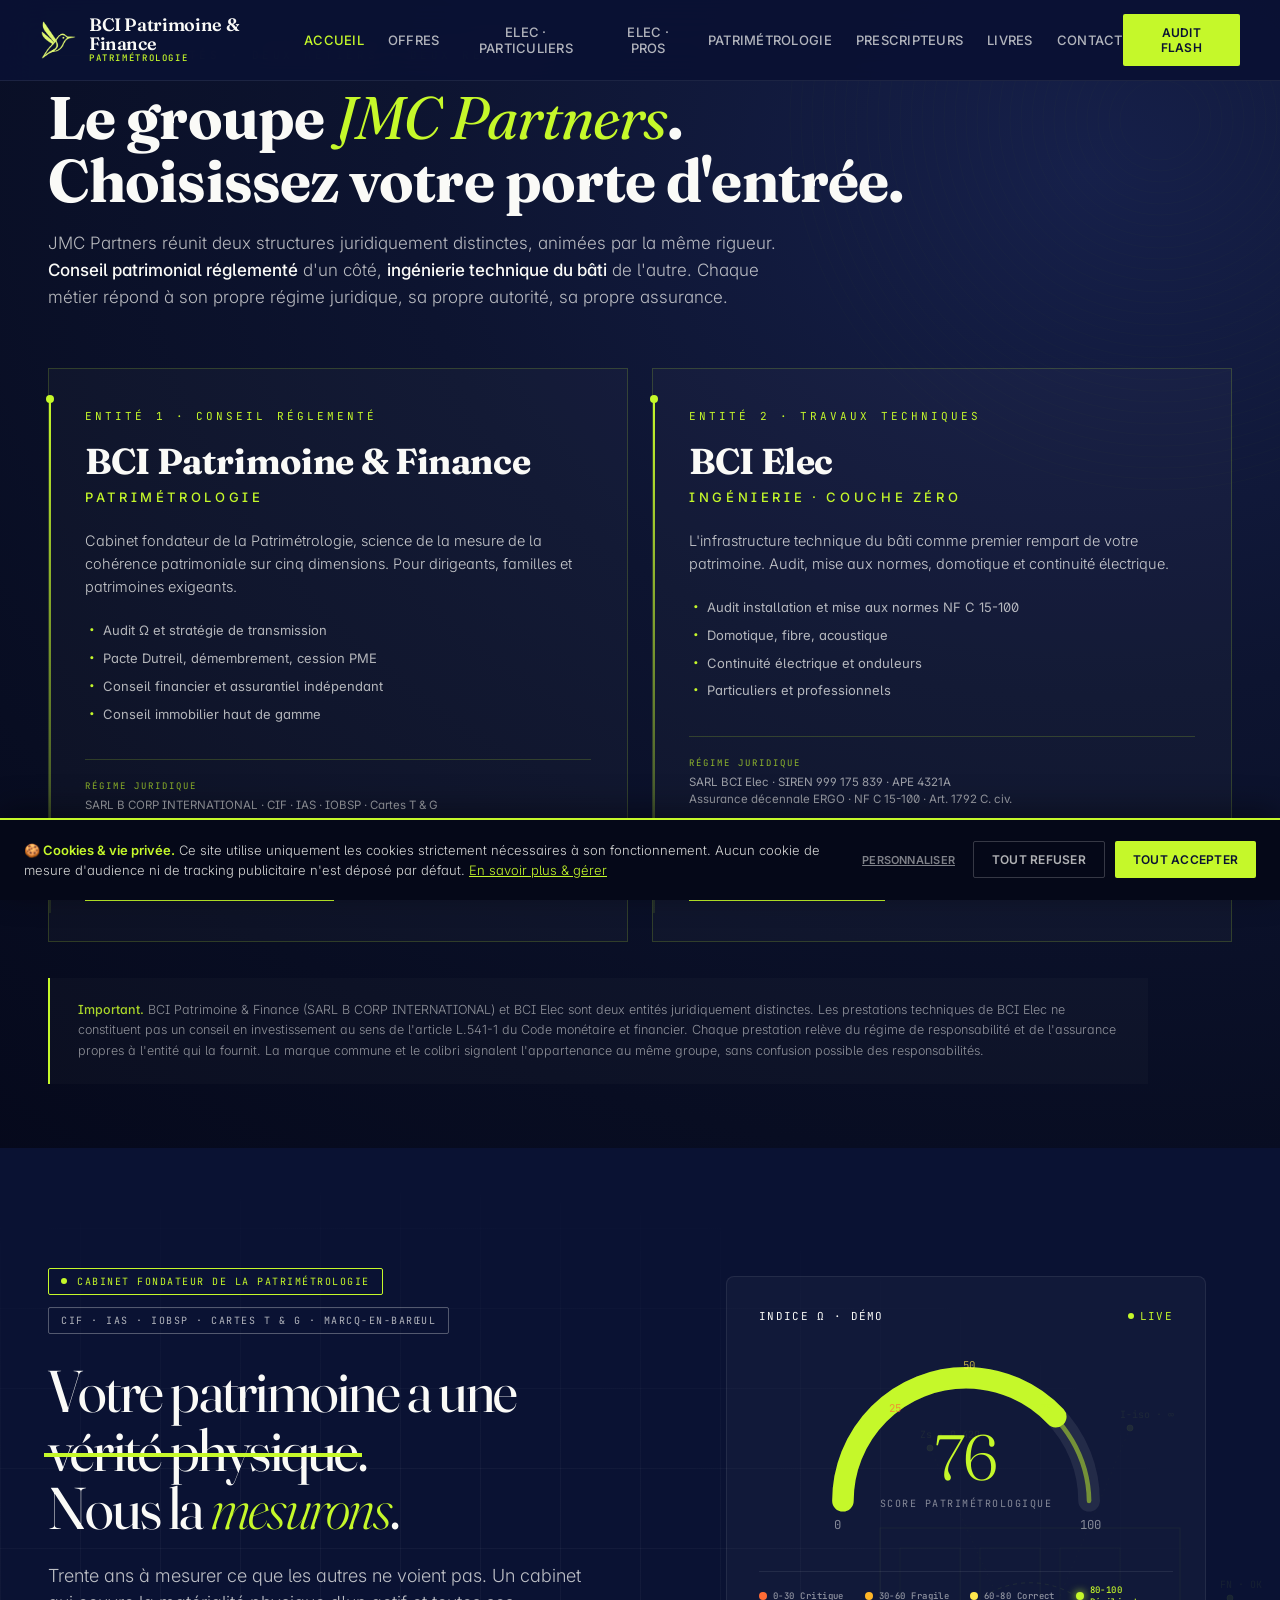
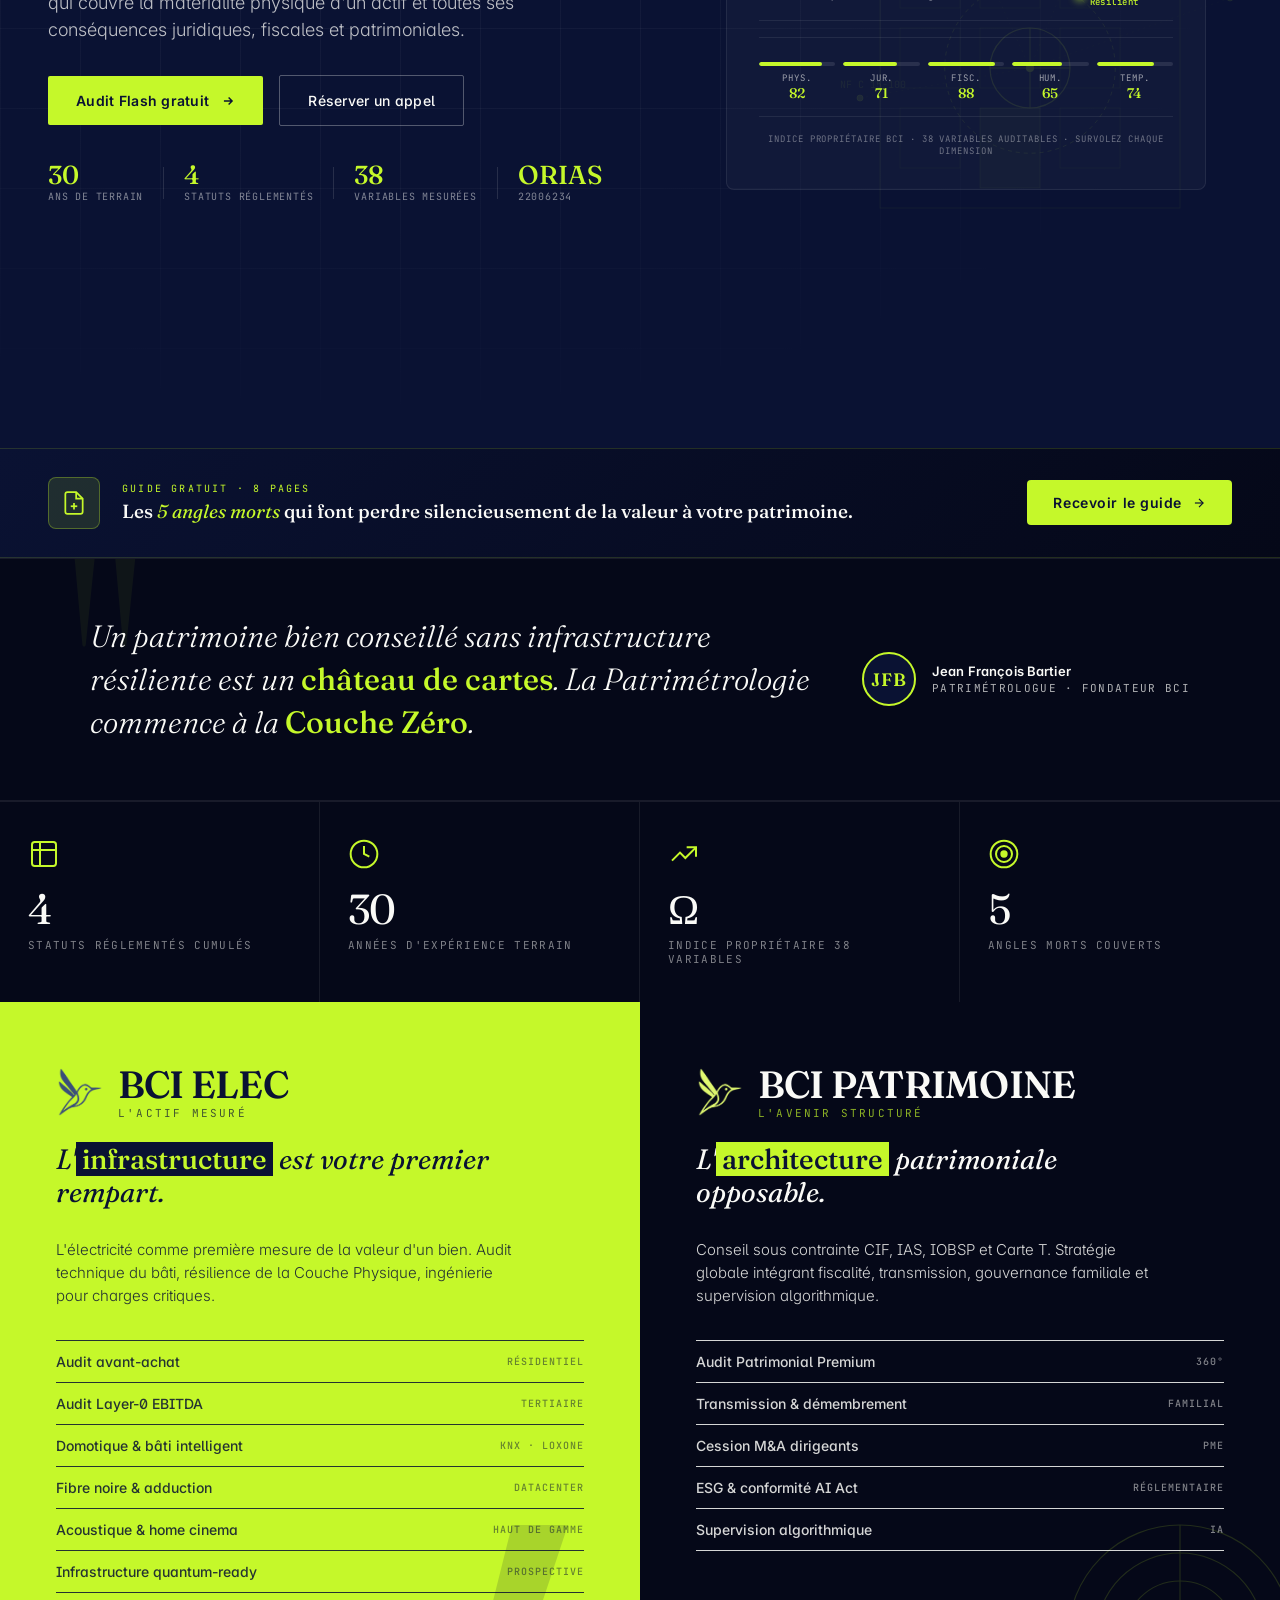
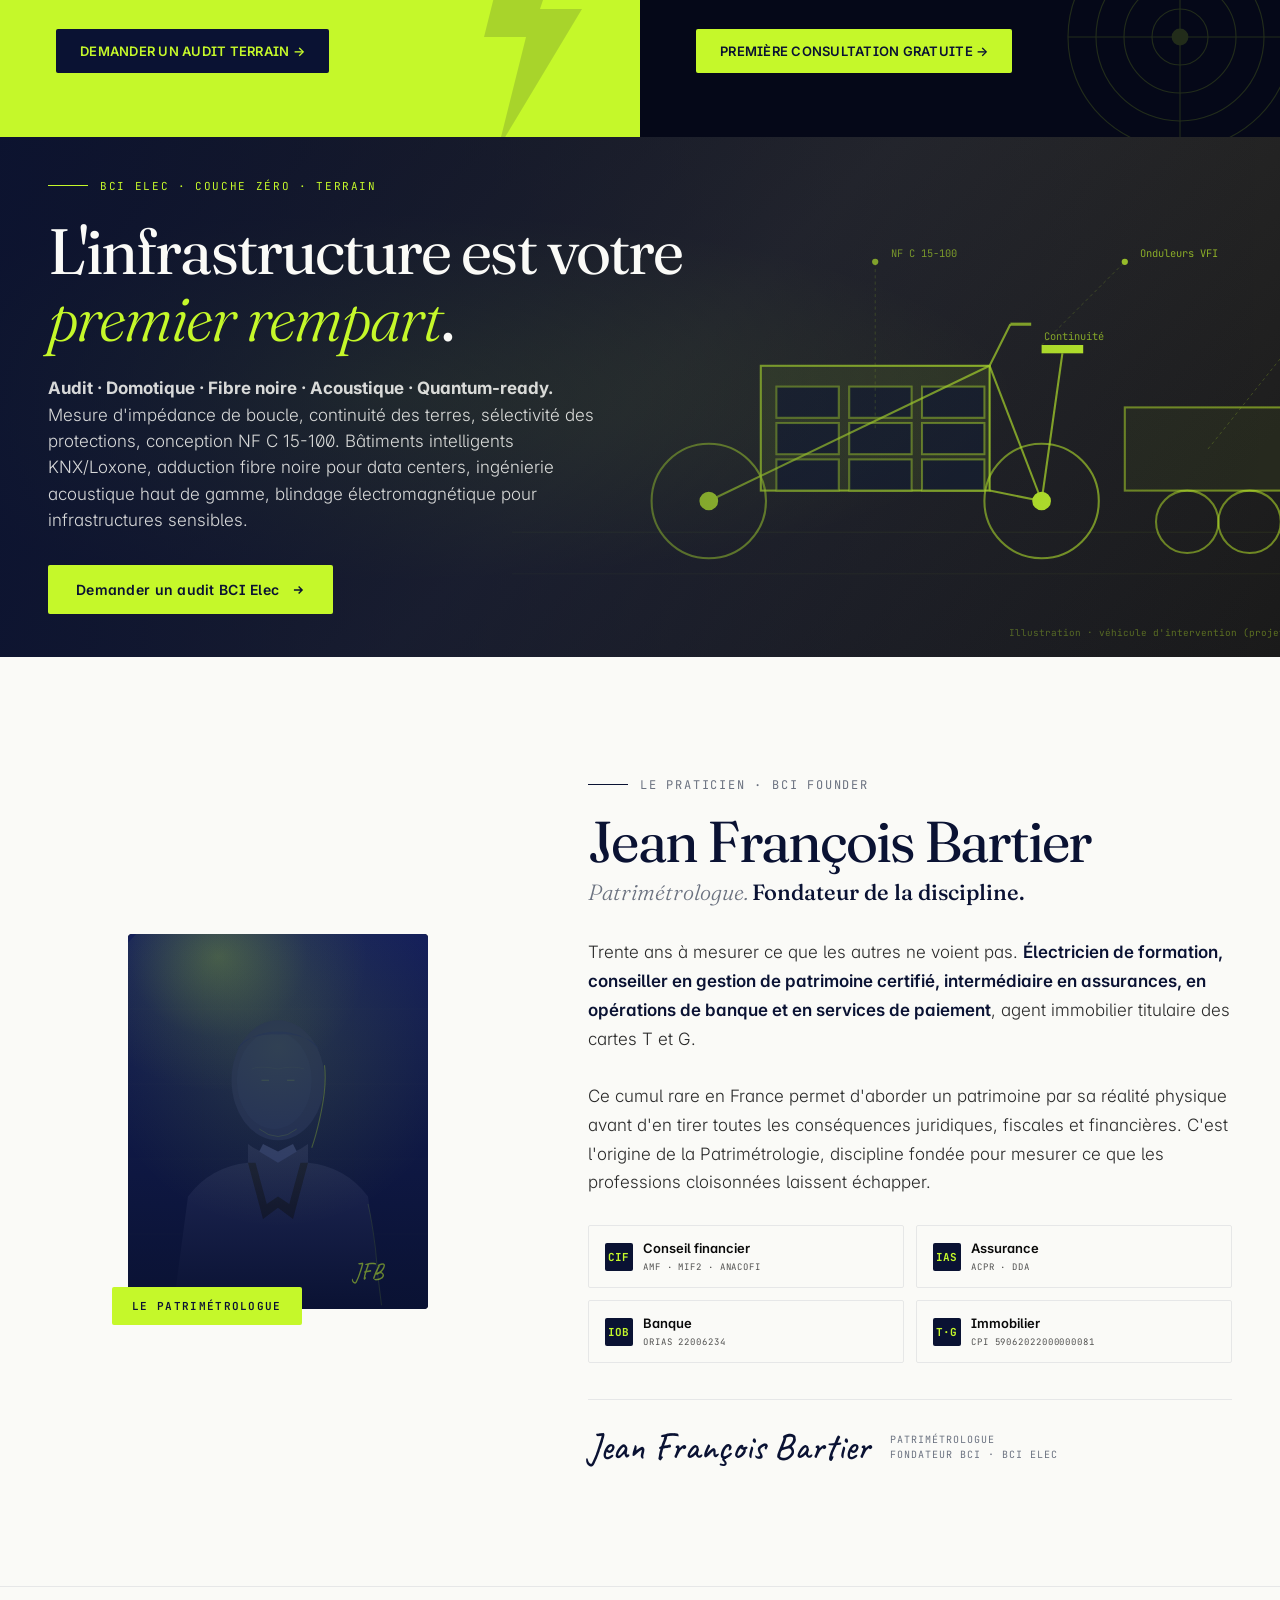
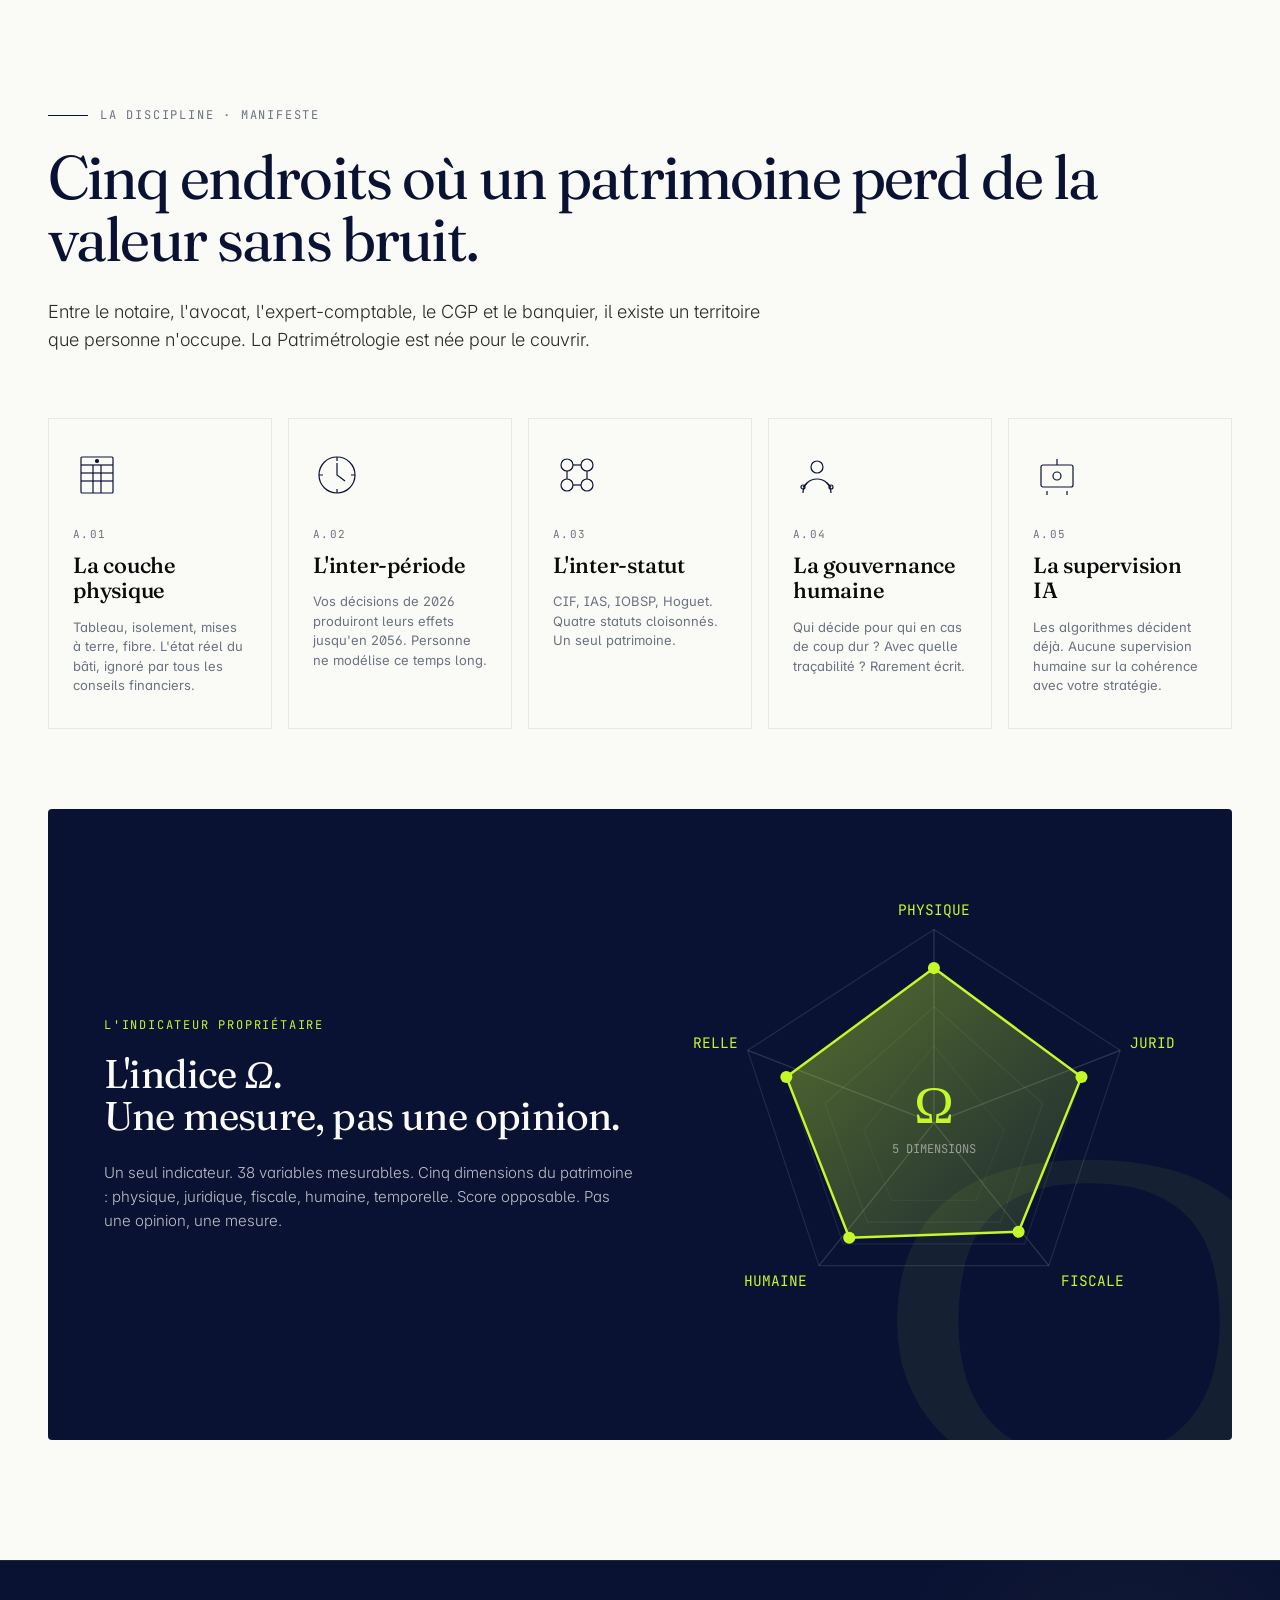
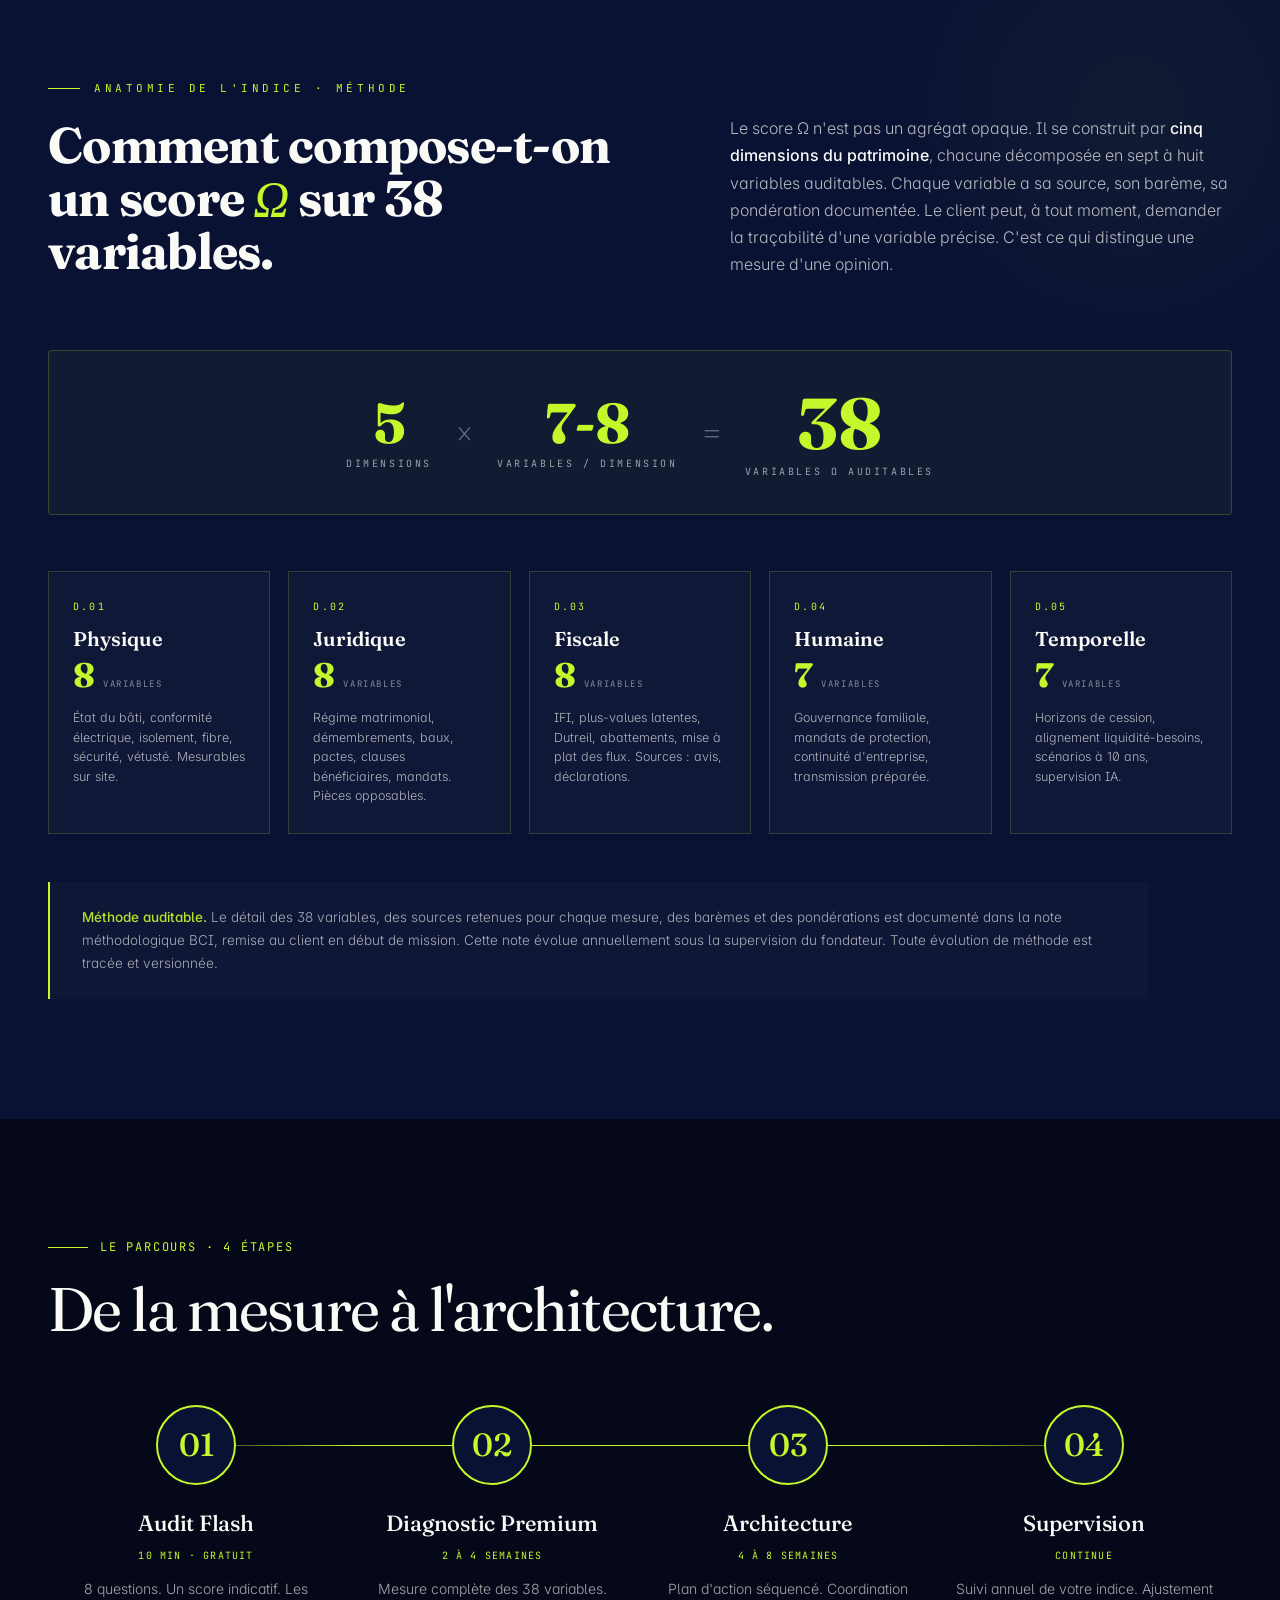
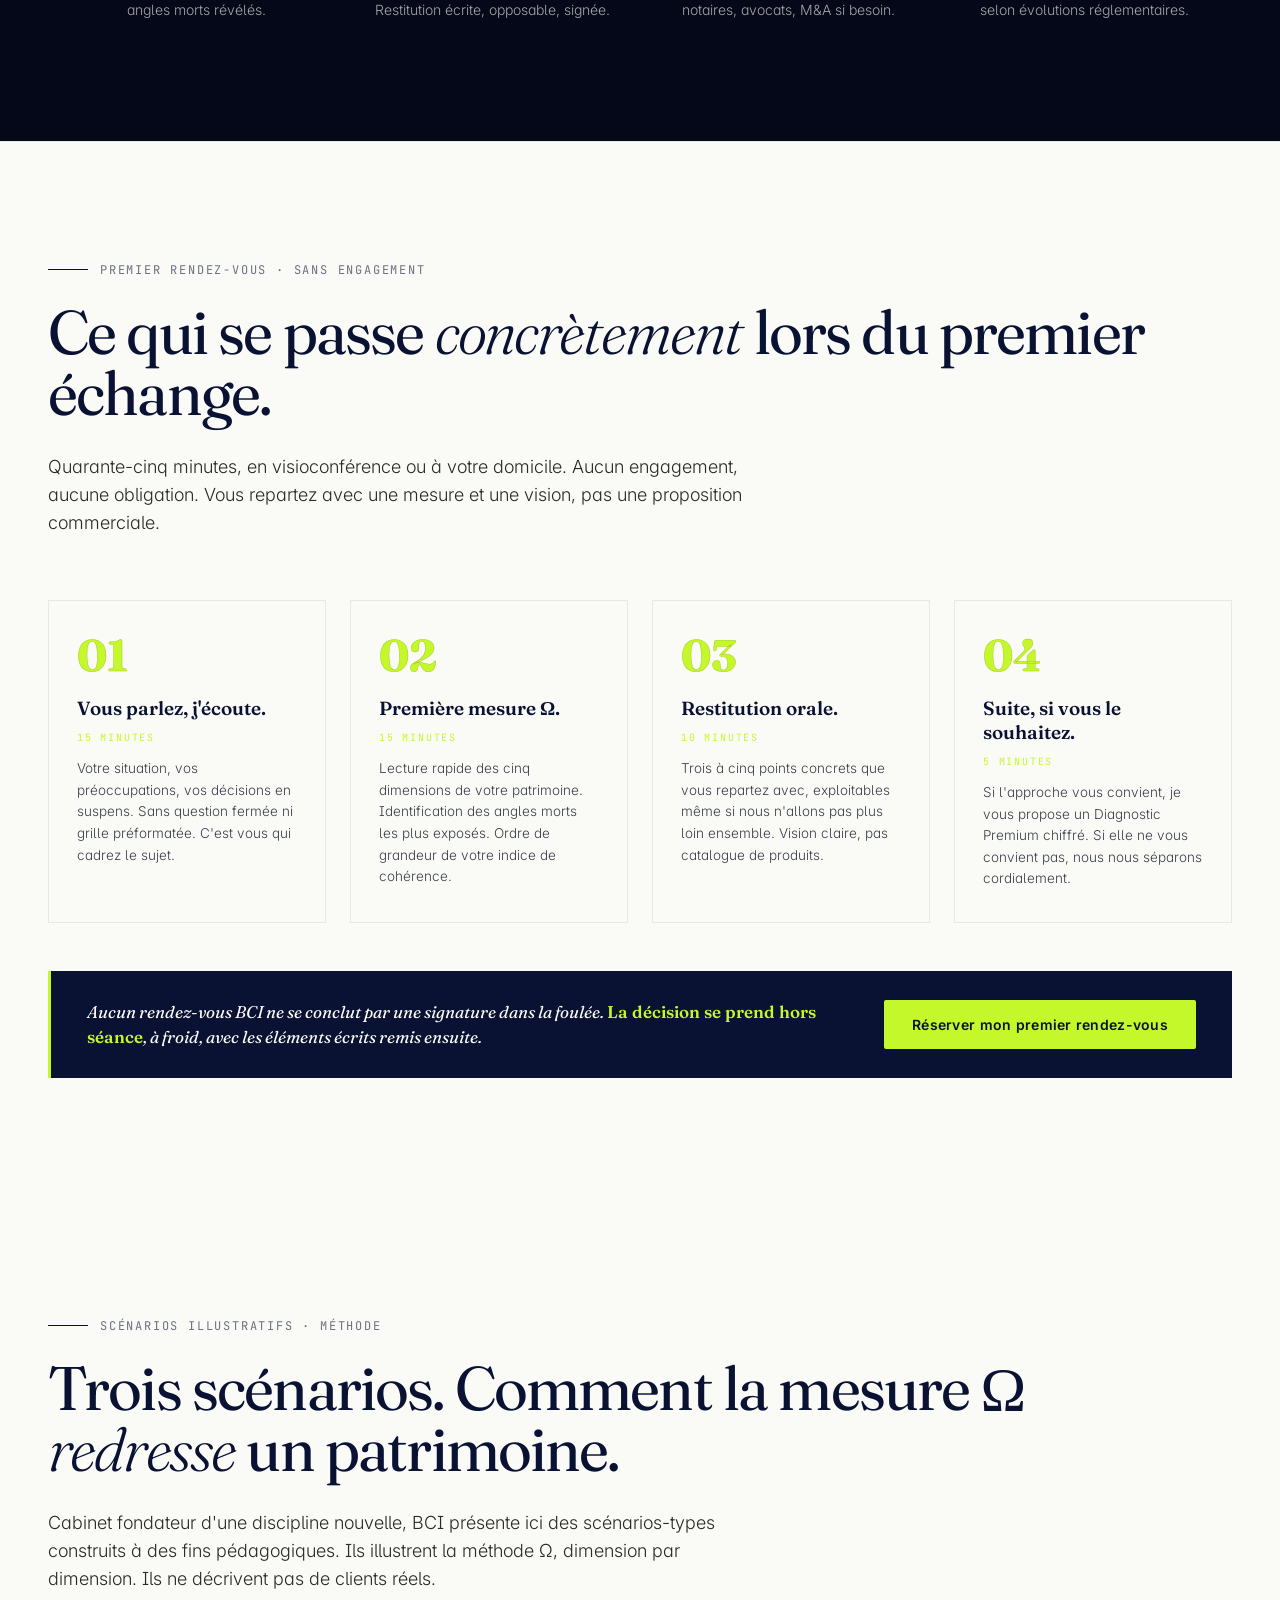
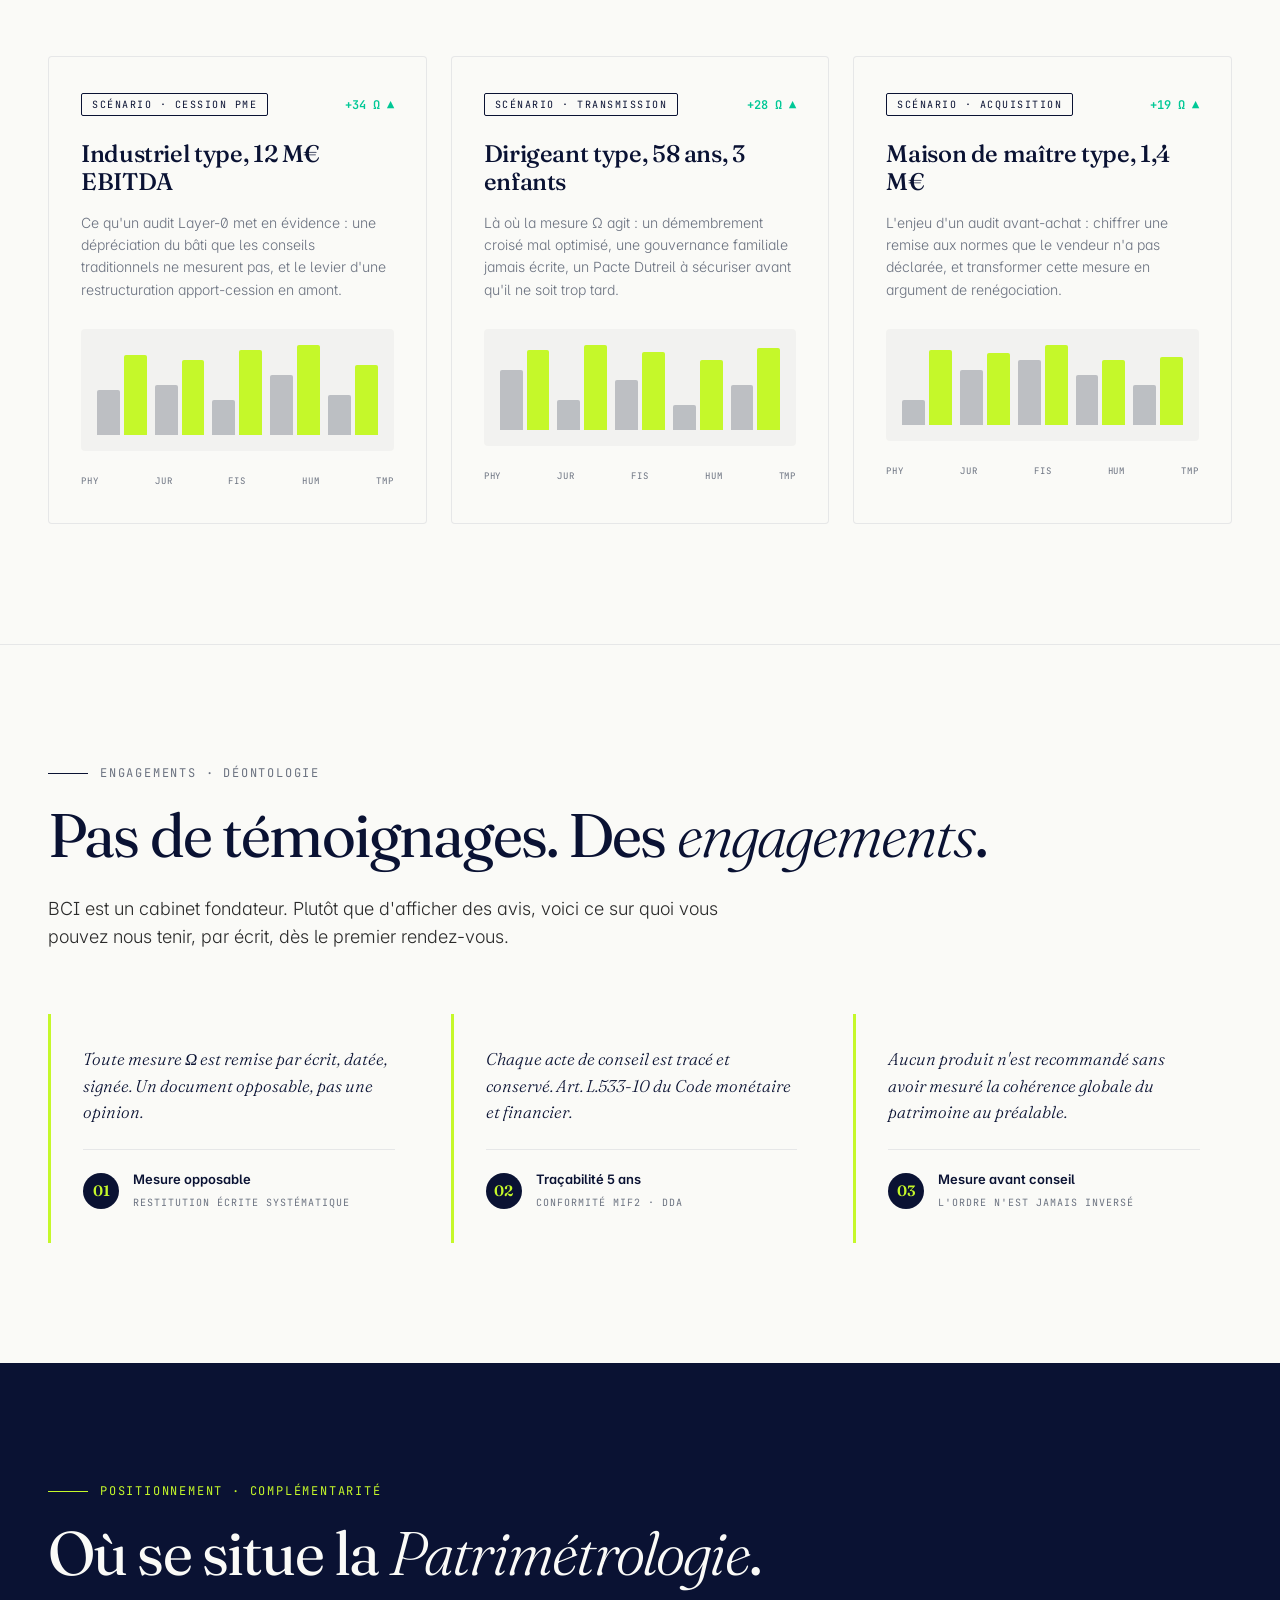
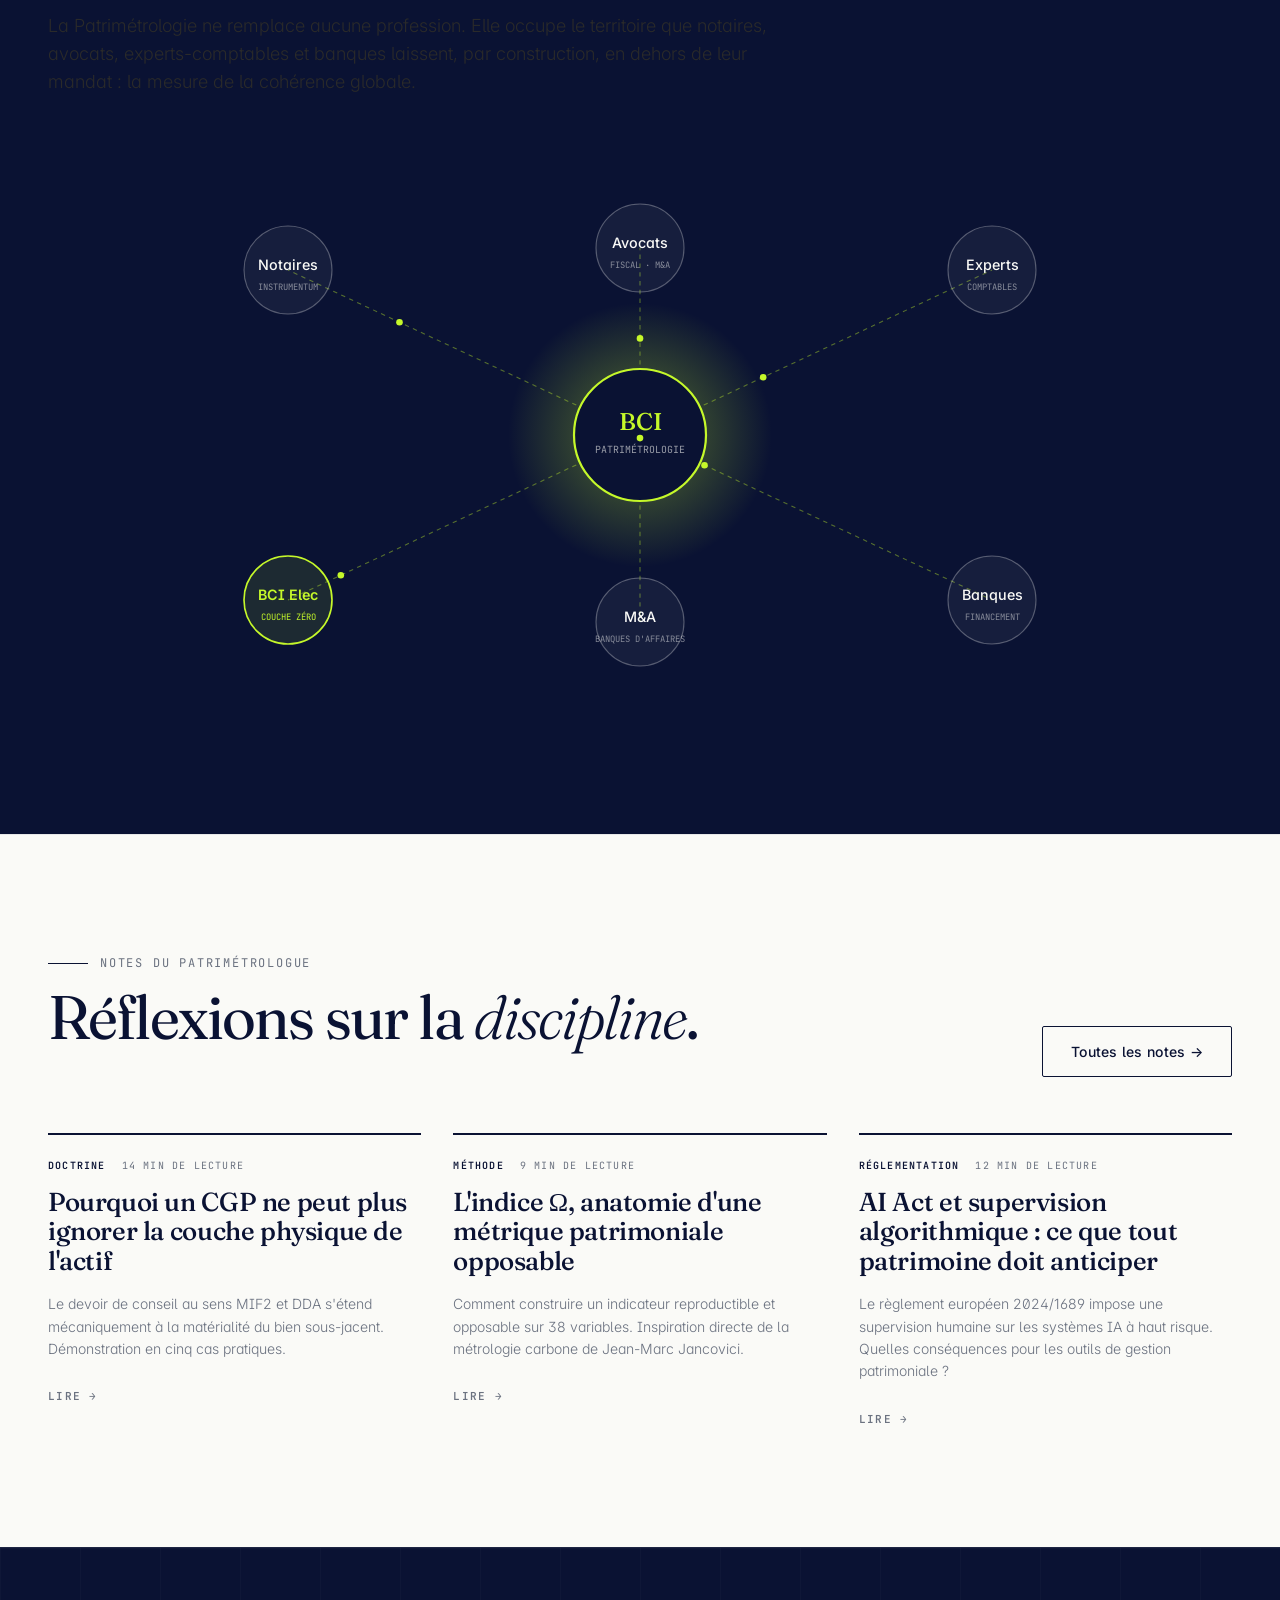
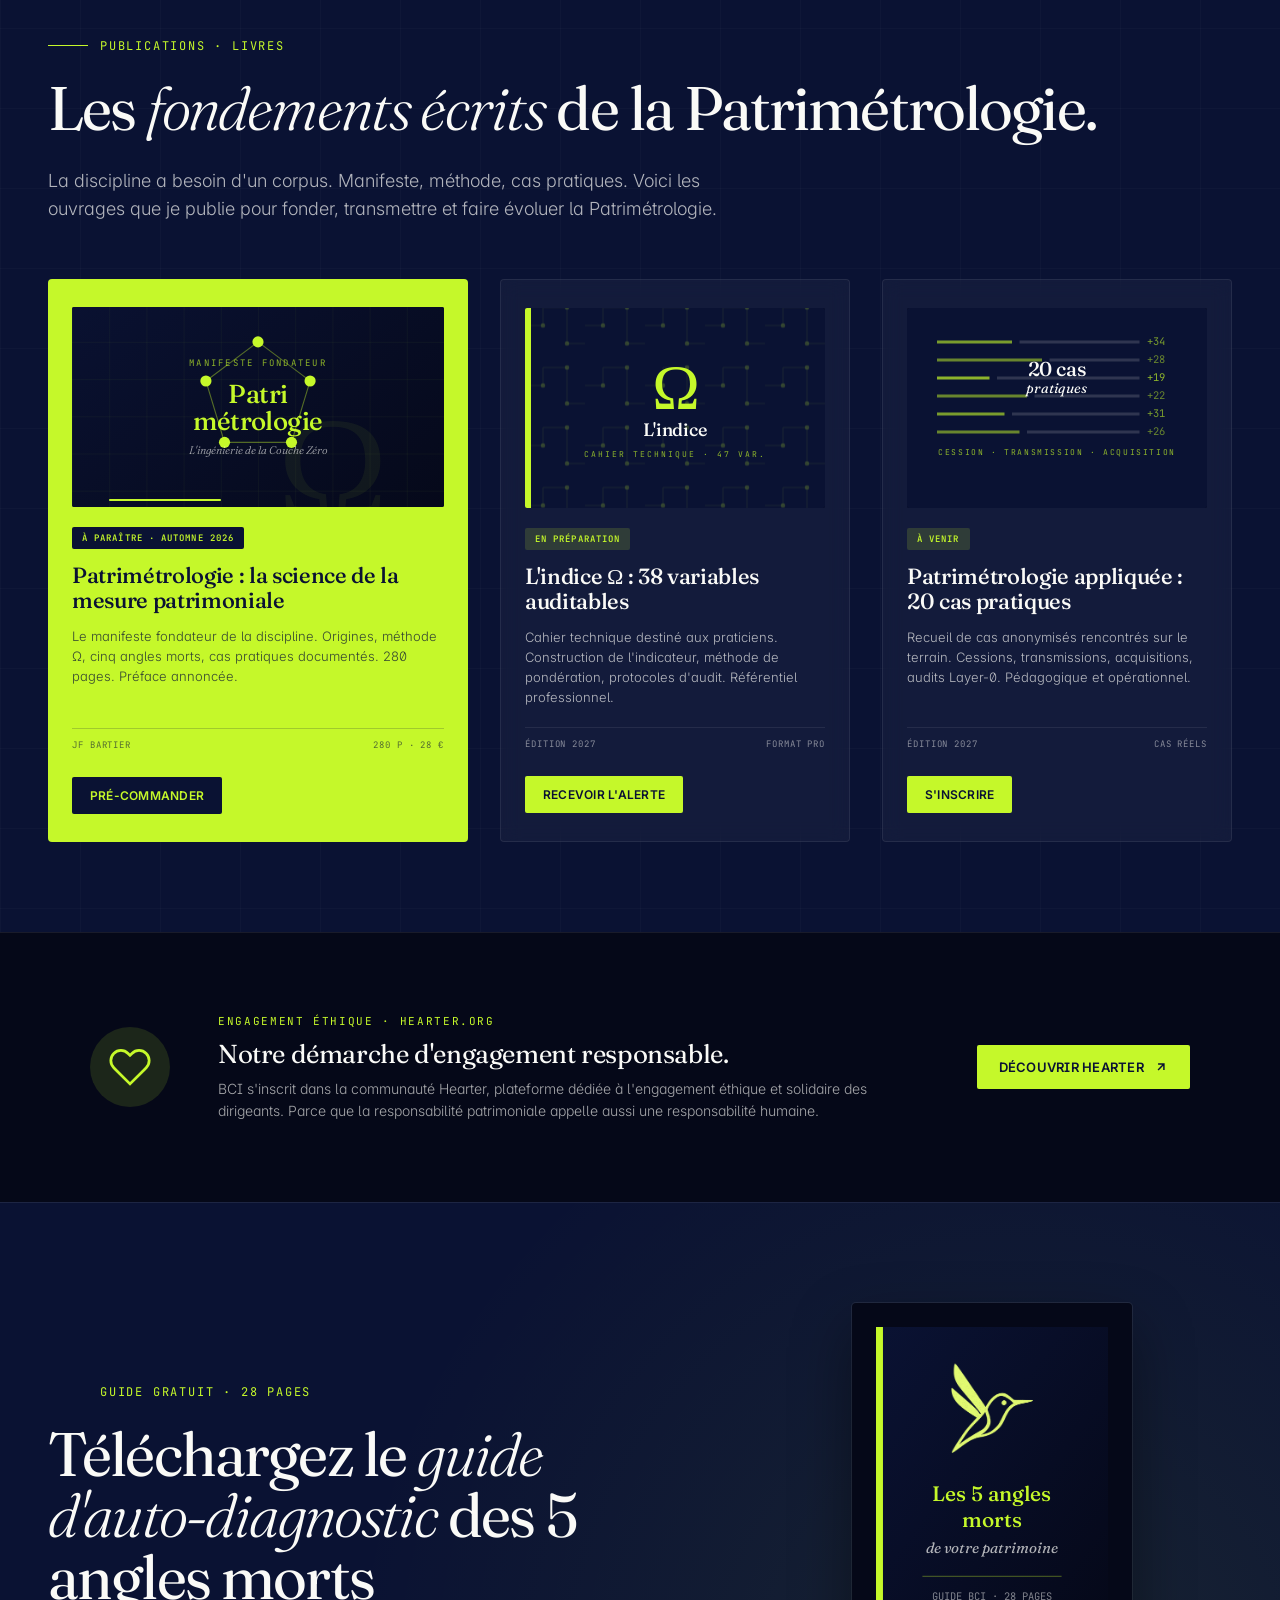
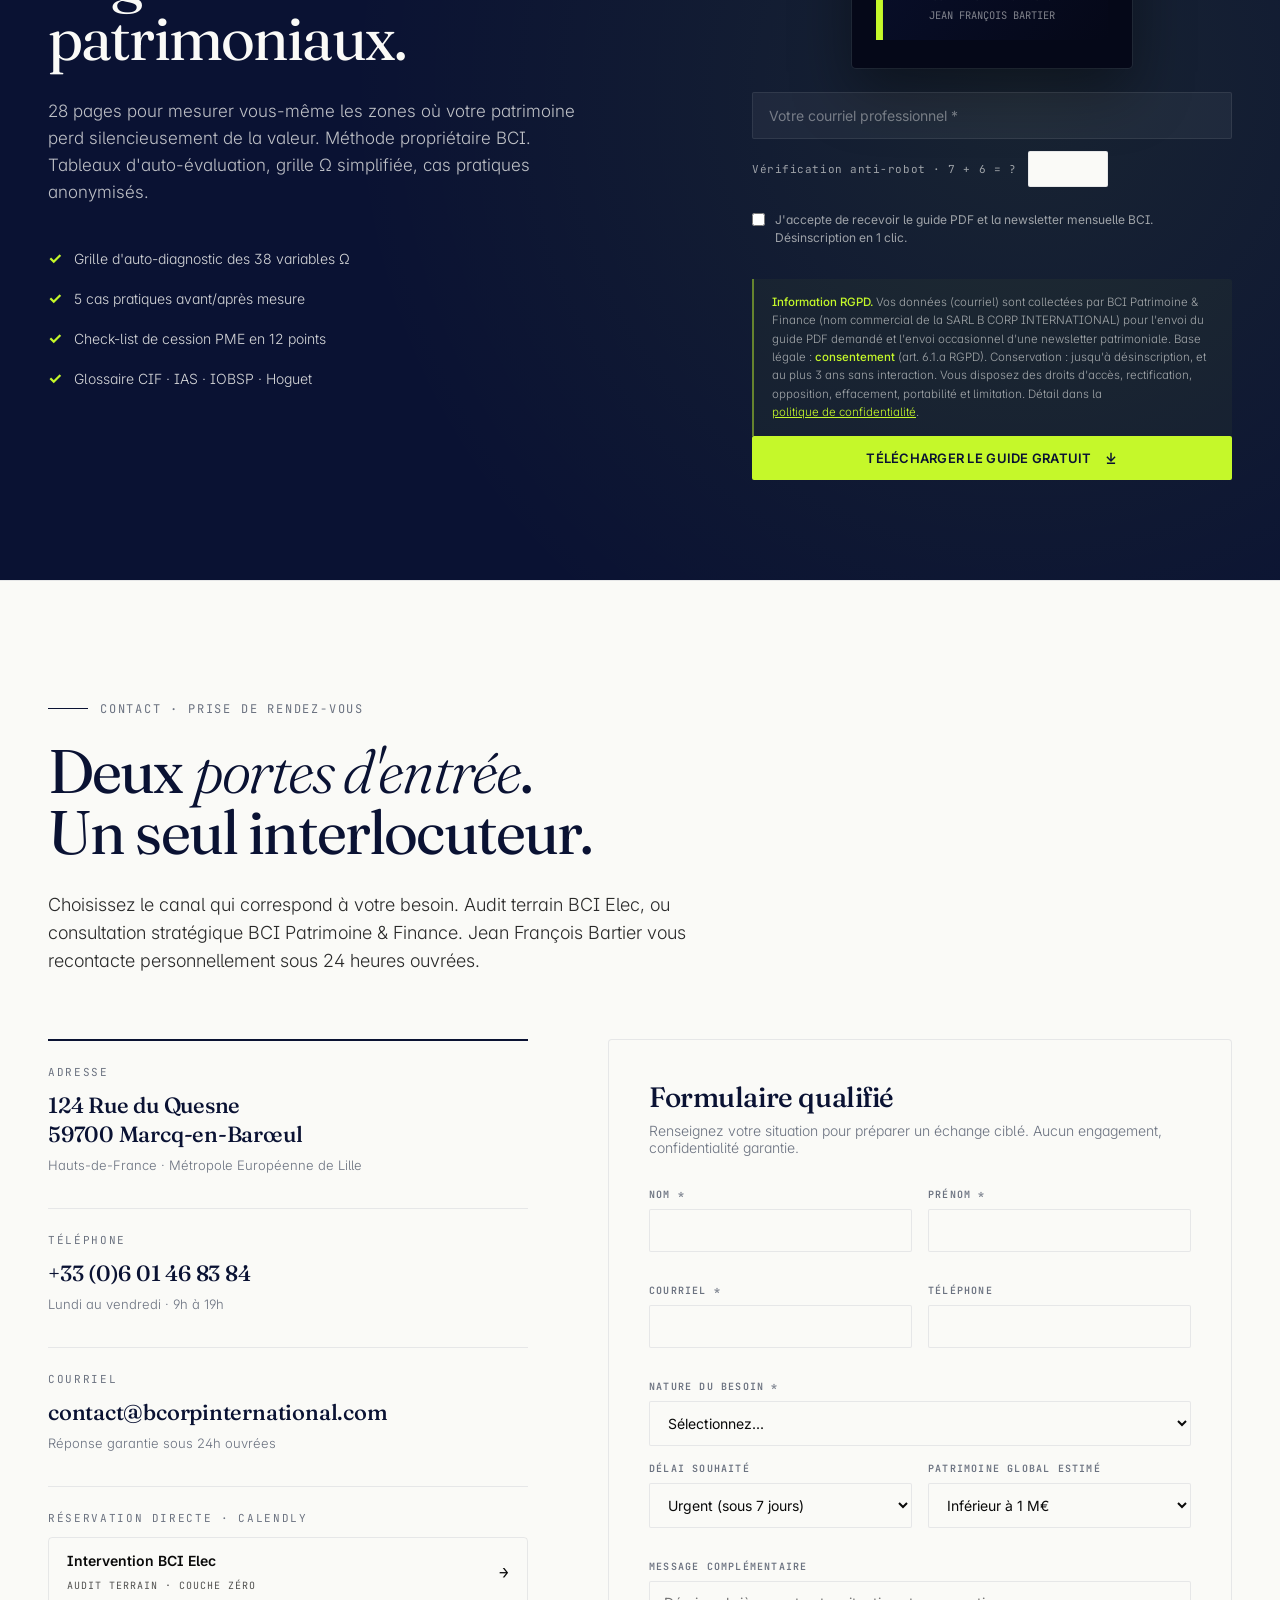
==== commit 9cb06bc5: "Add files via upload" ====
--- a/index.html
+++ b/index.html
@@ -5,8 +5,8 @@
 <meta name="viewport" content="width=device-width, initial-scale=1.0">
 
 <!-- === SEO : Title & Description === -->
-<title>BCI · Patrimétrologie — L'Ingénierie de la Couche Zéro | Cabinet fondateur</title>
-<meta name="description" content="BCI · Cabinet fondateur de la Patrimétrologie. Audit patrimonial 360° (CIF/IAS/IOBSP/Carte T) et infrastructure électrique haut de gamme. Méthode propriétaire conçue pour être opposable, structurée par le nombre d'or (38 variables, 5 dimensions). Hauts-de-France.">
+<title>BCI Patrimoine &amp; Finance · Patrimétrologie | Cabinet fondateur de la Patrimétrologie</title>
+<meta name="description" content="BCI · Cabinet fondateur de la Patrimétrologie. Audit patrimonial 360° (CIF/IAS/IOBSP/Carte T) et infrastructure électrique haut de gamme (domotique, fibre noire). Indice Ω opposable. Hauts-de-France.">
 <meta name="keywords" content="patrimétrologie, conseil patrimonial Lille, CGP Marcq-en-Barœul, audit patrimoine, indice oméga, électricien Lille, domotique KNX, fibre noire, audit avant achat, transmission entreprise, cession PME">
 <meta name="author" content="Jean François Bartier · BCI">
 <meta name="robots" content="index, follow, max-snippet:-1, max-image-preview:large">
@@ -19,18 +19,18 @@
 <!-- === Open Graph (Facebook, LinkedIn, WhatsApp) === -->
 <meta property="og:type" content="website">
 <meta property="og:locale" content="fr_FR">
-<meta property="og:site_name" content="BCI · Patrimétrologie">
-<meta property="og:title" content="BCI · Patrimétrologie — L'Ingénierie de la Couche Zéro">
+<meta property="og:site_name" content="BCI Patrimoine &amp; Finance · Patrimétrologie">
+<meta property="og:title" content="BCI Patrimoine &amp; Finance · Patrimétrologie">
 <meta property="og:description" content="Cabinet fondateur de la Patrimétrologie. La seule discipline qui mesure simultanément la réalité physique d'un actif et ses conséquences juridiques, fiscales et patrimoniales.">
 <meta property="og:url" content="https://bcorpinternational.com/">
 <meta property="og:image" content="https://bcorpinternational.com/og-image.jpg">
 <meta property="og:image:width" content="1200">
 <meta property="og:image:height" content="630">
-<meta property="og:image:alt" content="BCI Patrimétrologie · Colibri en vol sur fond bleu nuit">
+<meta property="og:image:alt" content="BCI Patrimoine &amp; Finance · Patrimétrologie · Colibri en vol sur fond bleu nuit">
 
 <!-- === Twitter Cards === -->
 <meta name="twitter:card" content="summary_large_image">
-<meta name="twitter:title" content="BCI · Patrimétrologie — L'Ingénierie de la Couche Zéro">
+<meta name="twitter:title" content="BCI Patrimoine &amp; Finance · Patrimétrologie">
 <meta name="twitter:description" content="Cabinet fondateur de la Patrimétrologie. Architecture patrimoniale opposable et mesure de la Couche Zéro physique des actifs.">
 
 <!-- === JSON-LD Schema.org === -->
@@ -41,8 +41,8 @@
     {
       "@type": "ProfessionalService",
       "@id": "https://bcorpinternational.com/#organization",
-      "name": "BCI · Patrimétrologie",
-      "alternateName": ["BCI", "BCI Patrimoine", "BCI Elec"],
+      "name": "BCI Patrimoine & Finance",
+      "alternateName": ["BCI", "BCI Patrimétrologie", "BCI Patrimoine", "BCI Patrimoine et Finance", "BCI Elec"],
       "url": "https://bcorpinternational.com",
       "logo": "https://bcorpinternational.com/logo.png",
       "image": "https://bcorpinternational.com/og-image.jpg",
@@ -114,7 +114,7 @@
       "@type": "WebSite",
       "@id": "https://bcorpinternational.com/#website",
       "url": "https://bcorpinternational.com",
-      "name": "BCI · Patrimétrologie",
+      "name": "BCI Patrimoine & Finance · Patrimétrologie",
       "publisher": {
         "@id": "https://bcorpinternational.com/#organization"
       },
@@ -837,15 +837,13 @@
 
 /* ECOSYSTEM */
 .ecosystem { padding: 120px 48px; background: var(--night); color: var(--bone); position: relative; }
-.ecosystem .section-intro,
-.boutique .section-intro { color: rgba(250, 250, 247, 0.75); }
 .eco-wrap { max-width: 1400px; margin: 0 auto; }
 .eco-header .section-eyebrow { color: var(--acid); }
 .eco-header .section-eyebrow::before { background: var(--acid); }
 .eco-header .section-title { color: var(--bone); }
 .eco-diagram { margin: 64px auto 0; max-width: 1100px; position: relative; }
 
-
+/* AI AGENT */
 /* BLOG */
 .blog { padding: 120px 48px; background: var(--bone); border-top: 1px solid var(--line-dark); }
 .blog-wrap { max-width: 1400px; margin: 0 auto; }
@@ -1713,69 +1711,6 @@
 
 .lead-form { display: flex; flex-direction: column; }
 
-/* === V15 : bloc état de succès après soumission du formulaire === */
-.lead-success {
-  display: none;
-  background: rgba(197, 248, 42, 0.05);
-  border: 1px solid var(--acid);
-  border-radius: 4px;
-  padding: 28px 24px;
-  text-align: center;
-  animation: leadSuccessIn 0.5s ease-out;
-}
-.lead-success.active { display: block; }
-@keyframes leadSuccessIn {
-  from { opacity: 0; transform: translateY(8px); }
-  to   { opacity: 1; transform: translateY(0); }
-}
-.lead-success-check {
-  width: 48px; height: 48px;
-  margin: 0 auto 16px;
-  border-radius: 50%;
-  background: var(--acid);
-  display: flex; align-items: center; justify-content: center;
-  color: var(--night-deep);
-}
-.lead-success-title {
-  font-family: 'Fraunces', serif;
-  font-size: 22px;
-  color: var(--bone);
-  margin-bottom: 8px;
-  font-weight: 500;
-}
-.lead-success-sub {
-  font-size: 14px;
-  color: rgba(250, 250, 247, 0.7);
-  margin-bottom: 24px;
-  line-height: 1.5;
-}
-.lead-success-download {
-  display: inline-flex;
-  align-items: center;
-  justify-content: center;
-  gap: 10px;
-  background: var(--acid);
-  color: var(--night-deep) !important;
-  font-weight: 700;
-  font-size: 15px;
-  padding: 16px 28px;
-  border-radius: 4px;
-  text-decoration: none;
-  transition: transform 0.2s, box-shadow 0.2s;
-  border: none;
-  cursor: pointer;
-}
-.lead-success-download:hover {
-  transform: translateY(-2px);
-  box-shadow: 0 8px 20px rgba(197, 248, 42, 0.3);
-}
-.lead-success-note {
-  margin-top: 18px;
-  font-size: 12px;
-  color: rgba(250, 250, 247, 0.45);
-  letter-spacing: 0.02em;
-}
-
 .lead-form-input {
   background: rgba(250, 250, 247, 0.05) !important;
   border: 1px solid var(--line) !important;
@@ -2147,7 +2082,7 @@
   .nav { padding: 12px 16px; }
   .nav-links { display: none; }
   .nav-logo-text small { display: none; }
-  .hero, .quote-band, .elec-banner, .patrimetrologue, .ai-section, .final-cta, .workflow, .cases, .ecosystem, .blog, .testimonials, .patrimetrologie, .boutique, .contact, .partners, .hearter-band { padding: 64px 20px; }
+  .hero, .quote-band, .elec-banner, .patrimetrologue, .final-cta, .workflow, .cases, .ecosystem, .blog, .testimonials, .patrimetrologie, .boutique, .contact, .partners, .hearter-band { padding: 64px 20px; }
   .elec-banner { height: auto; padding: 64px 20px; }
   .metrics-band-wrap { grid-template-columns: 1fr; }
   .dual { grid-template-columns: 1fr; }
@@ -2225,6 +2160,120 @@
   .lm-banner-cta { justify-content: center; }
 }
 
+
+/* ========== V15 SPLASH · PAGE D'ENTRÉE À DEUX PORTES ========== */
+.splash { min-height: calc(100vh - 76px); background: radial-gradient(140% 120% at 85% 15%, #16204a 0%, #0d1430 38%, #080d22 72%, #05081a 100%); position: relative; overflow: hidden; padding: 48px 48px 64px; display: flex; flex-direction: column; justify-content: center; }
+.splash-guilloche { position: absolute; top: -260px; right: -260px; width: 760px; height: 760px; opacity: 0.4; pointer-events: none; }
+.splash-wrap { max-width: 1400px; margin: 0 auto; width: 100%; position: relative; z-index: 2; }
+.splash-eyebrow { font-family: var(--font-mono); font-size: 11px; letter-spacing: 0.32em; color: var(--acid); text-transform: uppercase; margin-bottom: 24px; display: flex; align-items: center; gap: 14px; }
+.splash-eyebrow::before { content: ''; width: 32px; height: 1px; background: var(--acid); display: inline-block; }
+.splash-title { font-family: var(--font-display); font-size: clamp(32px, 5vw, 60px); font-weight: 700; color: var(--bone); line-height: 1.05; letter-spacing: -0.015em; margin-bottom: 18px; max-width: 1000px; }
+.splash-title em { color: var(--acid); font-style: italic; font-weight: 400; }
+.splash-intro { font-family: var(--font-sans); font-weight: 300; font-size: 17px; line-height: 1.6; color: rgba(250,250,247,0.72); max-width: 760px; margin-bottom: 56px; }
+.splash-intro strong { color: var(--bone); font-weight: 500; }
+
+.splash-doors { display: grid; grid-template-columns: 1fr 1fr; gap: 24px; margin-bottom: 36px; }
+.splash-door { position: relative; padding: 40px 36px; background: rgba(250,250,247,0.025); border: 1px solid rgba(197,248,42,0.18); cursor: pointer; transition: all 0.3s; text-decoration: none; color: inherit; display: flex; flex-direction: column; min-height: 380px; }
+.splash-door:hover { background: rgba(197,248,42,0.04); border-color: rgba(197,248,42,0.5); transform: translateY(-3px); }
+.splash-door-spine { position: absolute; left: 0; top: 28px; bottom: 28px; width: 2px; background: linear-gradient(var(--acid), rgba(197,248,42,0.1)); }
+.splash-door-spine::before { content: ''; position: absolute; top: -2px; left: -3px; width: 8px; height: 8px; background: var(--acid); border-radius: 50%; }
+.splash-door-num { font-family: var(--font-mono); font-size: 11px; letter-spacing: 0.28em; color: var(--acid); text-transform: uppercase; margin-bottom: 20px; }
+.splash-door-name { font-family: var(--font-display); font-size: 36px; font-weight: 700; color: var(--bone); line-height: 1; letter-spacing: -0.01em; margin-bottom: 10px; }
+.splash-door-sub { font-family: var(--font-sans); font-weight: 500; font-size: 13px; letter-spacing: 0.28em; color: var(--acid); text-transform: uppercase; margin-bottom: 24px; }
+.splash-door-desc { font-family: var(--font-sans); font-weight: 300; font-size: 14.5px; line-height: 1.6; color: rgba(250,250,247,0.78); margin-bottom: 22px; }
+.splash-door-list { list-style: none; padding: 0; margin: 0 0 28px; }
+.splash-door-list li { font-family: var(--font-sans); font-size: 13px; line-height: 1.6; color: rgba(250,250,247,0.7); padding-left: 18px; position: relative; margin-bottom: 7px; }
+.splash-door-list li::before { content: '·'; color: var(--acid); position: absolute; left: 4px; font-weight: 700; font-size: 18px; line-height: 1; top: 1px; }
+.splash-door-regs { padding-top: 20px; border-top: 1px solid rgba(197,248,42,0.18); margin-bottom: 24px; }
+.splash-door-regs-label { font-family: var(--font-mono); font-size: 9px; letter-spacing: 0.22em; color: rgba(197,248,42,0.7); text-transform: uppercase; margin-bottom: 5px; }
+.splash-door-regs-value { font-family: var(--font-sans); font-size: 11.5px; line-height: 1.5; color: rgba(250,250,247,0.6); }
+.splash-door-cta { margin-top: auto; display: inline-flex; align-items: center; gap: 12px; padding: 14px 24px; background: var(--acid); color: var(--night); font-family: var(--font-sans); font-weight: 600; font-size: 14px; letter-spacing: 0.04em; align-self: flex-start; transition: all 0.2s; }
+.splash-door:hover .splash-door-cta { background: var(--bone); padding-right: 30px; }
+.splash-door-cta svg { width: 14px; height: 14px; transition: transform 0.2s; }
+.splash-door:hover .splash-door-cta svg { transform: translateX(4px); }
+
+.splash-disclaimer { padding: 22px 28px; background: rgba(250,250,247,0.02); border-left: 2px solid var(--acid); font-family: var(--font-sans); font-weight: 300; font-size: 12.5px; line-height: 1.65; color: rgba(250,250,247,0.55); max-width: 1100px; }
+.splash-disclaimer strong { color: rgba(197,248,42,0.85); font-weight: 500; }
+
+@media (max-width: 968px) {
+  .splash { padding: 32px 20px 48px; }
+  .splash-doors { grid-template-columns: 1fr; gap: 18px; }
+  .splash-door { min-height: 0; padding: 32px 28px; }
+  .splash-door-name { font-size: 30px; }
+  .splash-intro { font-size: 15px; margin-bottom: 36px; }
+}
+
+
+/* ========== V16 · ANATOMIE DE L'INDICE Ω ========== */
+.omega-anatomy { padding: 120px 48px; background: var(--night); color: var(--bone); position: relative; overflow: hidden; border-top: 1px solid rgba(197,248,42,0.1); }
+.omega-anatomy::before { content: ''; position: absolute; top: -100px; right: -100px; width: 500px; height: 500px; background: radial-gradient(circle, rgba(197,248,42,0.04) 0%, transparent 70%); pointer-events: none; }
+.omega-anatomy-wrap { max-width: 1400px; margin: 0 auto; position: relative; z-index: 2; }
+.omega-anatomy-header { display: grid; grid-template-columns: 1.2fr 1fr; gap: 80px; align-items: end; margin-bottom: 72px; }
+.omega-anatomy-eyebrow { font-family: var(--font-mono); font-size: 11px; letter-spacing: 0.32em; color: var(--acid); text-transform: uppercase; margin-bottom: 24px; display: flex; align-items: center; gap: 14px; }
+.omega-anatomy-eyebrow::before { content: ''; width: 32px; height: 1px; background: var(--acid); }
+.omega-anatomy-title { font-family: var(--font-display); font-size: clamp(32px, 4vw, 50px); font-weight: 700; color: var(--bone); line-height: 1.06; letter-spacing: -0.015em; }
+.omega-anatomy-title em { color: var(--acid); font-style: italic; font-weight: 400; }
+.omega-anatomy-intro { font-family: var(--font-sans); font-weight: 300; font-size: 16px; line-height: 1.7; color: rgba(250,250,247,0.72); }
+.omega-anatomy-intro strong { color: var(--bone); font-weight: 500; }
+
+.omega-equation { display: flex; align-items: center; justify-content: center; gap: 24px; padding: 36px; margin-bottom: 56px; background: rgba(197,248,42,0.04); border: 1px solid rgba(197,248,42,0.2); border-radius: 4px; flex-wrap: wrap; }
+.omega-eq-block { text-align: center; }
+.omega-eq-num { font-family: var(--font-display); font-size: 56px; font-weight: 700; color: var(--acid); line-height: 1; }
+.omega-eq-lbl { font-family: var(--font-mono); font-size: 10px; letter-spacing: 0.26em; color: rgba(250,250,247,0.6); text-transform: uppercase; margin-top: 6px; }
+.omega-eq-op { font-family: var(--font-display); font-size: 36px; color: rgba(250,250,247,0.4); font-weight: 300; }
+.omega-eq-total .omega-eq-num { font-size: 72px; }
+
+.omega-dims { display: grid; grid-template-columns: repeat(5, 1fr); gap: 18px; margin-bottom: 48px; }
+.omega-dim-card { background: rgba(250,250,247,0.025); border: 1px solid rgba(197,248,42,0.18); padding: 28px 24px; position: relative; transition: all 0.25s; }
+.omega-dim-card:hover { background: rgba(197,248,42,0.05); border-color: rgba(197,248,42,0.5); transform: translateY(-2px); }
+.omega-dim-num { font-family: var(--font-mono); font-size: 10px; letter-spacing: 0.22em; color: var(--acid); text-transform: uppercase; margin-bottom: 14px; }
+.omega-dim-name { font-family: var(--font-display); font-size: 20px; font-weight: 600; color: var(--bone); line-height: 1.15; margin-bottom: 8px; }
+.omega-dim-vars { display: flex; align-items: baseline; gap: 8px; margin-bottom: 16px; }
+.omega-dim-vars-n { font-family: var(--font-display); font-size: 34px; font-weight: 700; color: var(--acid); line-height: 1; }
+.omega-dim-vars-lbl { font-family: var(--font-mono); font-size: 9px; letter-spacing: 0.18em; color: rgba(250,250,247,0.5); text-transform: uppercase; }
+.omega-dim-desc { font-family: var(--font-sans); font-weight: 300; font-size: 12.5px; line-height: 1.55; color: rgba(250,250,247,0.68); }
+
+.omega-method-note { padding: 24px 32px; background: rgba(250,250,247,0.02); border-left: 2px solid var(--acid); font-family: var(--font-sans); font-weight: 300; font-size: 13.5px; line-height: 1.7; color: rgba(250,250,247,0.65); max-width: 1100px; }
+.omega-method-note strong { color: rgba(197,248,42,0.9); font-weight: 500; }
+
+@media (max-width: 968px) {
+  .omega-anatomy { padding: 64px 20px; }
+  .omega-anatomy-header { grid-template-columns: 1fr; gap: 28px; margin-bottom: 48px; }
+  .omega-dims { grid-template-columns: repeat(2, 1fr); }
+  .omega-equation { padding: 24px; gap: 14px; }
+  .omega-eq-num { font-size: 42px; }
+  .omega-eq-total .omega-eq-num { font-size: 56px; }
+}
+@media (max-width: 580px) {
+  .omega-dims { grid-template-columns: 1fr; }
+  .omega-eq-op { display: none; }
+}
+
+
+/* ========== V16 · NOTE RGPD SOUS FORMULAIRE ========== */
+.form-rgpd-note { margin-top: 16px; padding: 14px 18px; background: rgba(197,248,42,0.04); border-left: 2px solid rgba(197,248,42,0.45); font-family: var(--font-sans); font-weight: 300; font-size: 11.5px; line-height: 1.6; color: rgba(250,250,247,0.6); border-radius: 0 3px 3px 0; }
+.form-rgpd-note.on-light { background: rgba(10,18,51,0.04); border-left-color: rgba(10,18,51,0.5); color: rgba(10,18,51,0.62); }
+.form-rgpd-note strong { color: var(--acid); font-weight: 500; }
+.form-rgpd-note.on-light strong { color: var(--night); }
+.form-rgpd-note .rgpd-link { color: var(--acid); cursor: pointer; text-decoration: underline; background: none; border: none; padding: 0; font: inherit; }
+.form-rgpd-note.on-light .rgpd-link { color: var(--night); font-weight: 500; }
+
+
+/* ========== V17 · BLOCS ENTITÉ DANS LES MODALES ========== */
+.entity-block { margin: 18px 0; padding: 20px 24px; background: rgba(197,248,42,0.04); border-left: 3px solid var(--acid); border-radius: 0 4px 4px 0; }
+.entity-block.elec { background: rgba(197,248,42,0.04); border-left-color: rgba(197,248,42,0.6); }
+.entity-block-header { display: flex; align-items: center; gap: 12px; margin-bottom: 12px; padding-bottom: 10px; border-bottom: 1px solid rgba(197,248,42,0.18); }
+.entity-block-tag { font-family: var(--font-mono); font-size: 10px; letter-spacing: 0.24em; color: var(--acid); text-transform: uppercase; padding: 3px 10px; border: 1px solid rgba(197,248,42,0.4); border-radius: 2px; }
+.entity-block-name { font-family: var(--font-display); font-size: 17px; font-weight: 600; color: var(--night); margin: 0; }
+.entity-block-name em { color: var(--acid-dim, #6f9114); font-style: italic; font-weight: 500; }
+.entity-block-content { font-family: var(--font-sans); font-weight: 300; font-size: 13.5px; line-height: 1.7; color: var(--ink); }
+.entity-block-content strong { font-weight: 500; color: var(--night); }
+.entity-block-content ul { margin: 6px 0 0 0; padding-left: 20px; }
+.entity-block-content li { margin-bottom: 4px; }
+.entity-block-content .meta { display: block; font-family: var(--font-mono); font-size: 11.5px; letter-spacing: 0.01em; color: rgba(10,18,51,0.7); margin-top: 8px; padding-top: 8px; border-top: 1px dashed rgba(10,18,51,0.15); }
+.entities-separator { text-align: center; margin: 14px 0 16px; font-family: var(--font-mono); font-size: 10px; letter-spacing: 0.32em; color: rgba(10,18,51,0.4); text-transform: uppercase; position: relative; }
+.entities-separator::before, .entities-separator::after { content: ''; display: inline-block; width: 60px; height: 1px; background: rgba(10,18,51,0.2); vertical-align: middle; margin: 0 12px; }
+
 </style>
 <link rel="icon" type="image/png" sizes="32x32" href="[data-uri]">
 <link rel="apple-touch-icon" sizes="180x180" href="[data-uri]">
@@ -2234,12 +2283,12 @@
   "@context": "https://schema.org",
   "@type": "FAQPage",
   "mainEntity": [
-    {"@type":"Question","name":"Combien coûte un accompagnement BCI ?","acceptedAnswer":{"@type":"Answer","text":"Le premier rendez-vous est gratuit et sans engagement (30 minutes). Le Diagnostic Premium fait l'objet d'un devis personnalisé, généralement compris entre 3 500 et 12 000 € HT selon la complexité du patrimoine et le nombre de dimensions à mesurer en profondeur. La supervision annuelle est facturée sur abonnement ou au temps passé. Tous les prix sont remis par écrit avant tout engagement, conformément aux obligations MIF2."}},
+    {"@type":"Question","name":"Combien coûte un accompagnement BCI ?","acceptedAnswer":{"@type":"Answer","text":"L'Audit Flash est gratuit. Le Diagnostic Premium fait l'objet d'un devis personnalisé, généralement compris entre 3 500 et 12 000 € HT selon la complexité du patrimoine et le nombre de dimensions à mesurer en profondeur. La supervision annuelle est facturée sur abonnement ou au temps passé. Tous les prix sont remis par écrit avant tout engagement, conformément aux obligations MIF2."}},
     {"@type":"Question","name":"Suis-je concerné par votre approche ?","acceptedAnswer":{"@type":"Answer","text":"L'approche BCI a un sens lorsque plusieurs dimensions du patrimoine interagissent : un dirigeant en préparation de cession, une famille avec immobilier et entreprise transmis ensemble, un acquéreur d'actif complexe. Si votre patrimoine se résume à une résidence principale et une assurance-vie classique, un CGP traditionnel suffit largement."}},
     {"@type":"Question","name":"En quoi êtes-vous différent d'un CGP classique ?","acceptedAnswer":{"@type":"Answer","text":"Un CGP classique recommande des produits adaptés à un profil. BCI mesure la cohérence du patrimoine avant toute recommandation, sur cinq dimensions auditables. La différence se voit sur les actifs physiques, sur l'inter-statut (BCI cumule CIF, IAS, IOBSP et cartes T & G), et sur la traçabilité écrite et opposable de chaque acte de conseil."}},
     {"@type":"Question","name":"Êtes-vous vraiment indépendant ?","acceptedAnswer":{"@type":"Answer","text":"Indépendant au sens juridique : BCI n'est lié à aucun groupe bancaire ni assureur. Indépendant au sens économique : la sélection des supports financiers et assurantiels se fait sans liste imposée. La transparence sur les commissions perçues est totale et figure dans chaque rapport d'adéquation, conformément à la directive MIF2."}},
     {"@type":"Question","name":"Comment êtes-vous rémunéré ?","acceptedAnswer":{"@type":"Answer","text":"Trois sources, présentées par écrit avant chaque mission : honoraires de conseil pour le diagnostic et l'accompagnement, commissions réglementées sur les produits financiers et assurantiels intermédiés (transparence totale, mention dans le rapport d'adéquation), et commissions de transaction pour les opérations immobilières (cartes T & G, loi Hoguet). Aucune rétrocession cachée."}},
-    {"@type":"Question","name":"Combien de temps prend un Diagnostic Premium ?","acceptedAnswer":{"@type":"Answer","text":"Entre deux et quatre semaines selon la complexité, depuis la signature de la convention jusqu'à la remise du rapport écrit. Le délai inclut la collecte des pièces, la mesure des 38 variables sur les cinq dimensions de la Patrimétrologie, les éventuels déplacements sur site, et la rédaction de la restitution. Un point de situation hebdomadaire vous est transmis."}},
+    {"@type":"Question","name":"Combien de temps prend un Diagnostic Premium ?","acceptedAnswer":{"@type":"Answer","text":"Entre deux et quatre semaines selon la complexité, depuis la signature de la convention jusqu'à la remise du rapport écrit. Le délai inclut la collecte des pièces, la mesure des 38 variables, les éventuels déplacements sur site, et la rédaction de la restitution. Un point de situation hebdomadaire vous est transmis."}},
     {"@type":"Question","name":"Que se passe-t-il après l'audit ?","acceptedAnswer":{"@type":"Answer","text":"Vous recevez le rapport Ω écrit, daté, signé et opposable. Trois suites possibles : vous vous en servez seul (le rapport est votre propriété), vous confiez à BCI l'architecture (plan d'action coordonné avec notaire, avocat, banquier), ou vous ne faites rien (ce qui reste votre droit le plus strict). Aucune relance commerciale insistante."}},
     {"@type":"Question","name":"Vos données sont-elles confidentielles ?","acceptedAnswer":{"@type":"Answer","text":"Oui. BCI est soumis au secret professionnel des CIF (art. L.531-12 CMF) et aux obligations RGPD. Les données patrimoniales sont conservées chiffrées, sur serveurs hébergés en France, pour la durée légale de cinq ans (art. L.533-10 CMF) puis détruites. Aucune donnée n'est transmise à un tiers sans votre consentement explicite."}}
   ]
@@ -2361,8 +2410,8 @@
   <button class="nav-logo" onclick="showPage('home')">
     <svg class="colibri-svg" style="color: var(--acid);"><use href="#colibri"/></svg>
     <span class="nav-logo-text">
-      <strong>BCI · Patrimétrologie</strong>
-      <small>L'Ingénierie de la Couche Zéro</small>
+      <strong>BCI Patrimoine &amp; Finance</strong>
+      <small style="color: var(--acid); letter-spacing: 0.18em;">Patrimétrologie</small>
     </span>
   </button>
   <div class="nav-links">
@@ -2375,11 +2424,70 @@
     <button class="nav-link" onclick="scrollToSection('boutique')">Livres</button>
     <button class="nav-link" onclick="scrollToSection('contact')">Contact</button>
   </div>
-  <button class="nav-cta" onclick="scrollToSection('premier-rdv')">Premier rendez-vous</button>
+  <button class="nav-cta" onclick="scrollToSection('lead-magnet-form')">Audit Flash</button>
 </nav>
 
 <!-- ============== PAGE HOME ============== -->
 <div class="page active" id="page-home">
+
+<!-- SPLASH · PAGE D'ENTRÉE À DEUX PORTES (V15 · conformité) -->
+<section class="splash" id="splash">
+  <div class="splash-guilloche"><svg viewBox="0 0 760 760"><defs><radialGradient id="splashFade" cx="50%" cy="50%" r="50%"><stop offset="0%" stop-color="#C5F82A" stop-opacity="0"/><stop offset="70%" stop-color="#C5F82A" stop-opacity="0.1"/><stop offset="100%" stop-color="#C5F82A" stop-opacity="0"/></radialGradient></defs><g fill="none" stroke="#C5F82A" stroke-opacity="0.08" stroke-width="0.6"><circle cx="380" cy="380" r="40"/><circle cx="380" cy="380" r="51"/><circle cx="380" cy="380" r="62"/><circle cx="380" cy="380" r="73"/><circle cx="380" cy="380" r="84"/><circle cx="380" cy="380" r="95"/><circle cx="380" cy="380" r="106"/><circle cx="380" cy="380" r="117"/><circle cx="380" cy="380" r="128"/><circle cx="380" cy="380" r="139"/><circle cx="380" cy="380" r="150"/><circle cx="380" cy="380" r="161"/><circle cx="380" cy="380" r="172"/><circle cx="380" cy="380" r="183"/><circle cx="380" cy="380" r="194"/><circle cx="380" cy="380" r="205"/><circle cx="380" cy="380" r="216"/><circle cx="380" cy="380" r="227"/><circle cx="380" cy="380" r="238"/><circle cx="380" cy="380" r="249"/><circle cx="380" cy="380" r="260"/><circle cx="380" cy="380" r="271"/><circle cx="380" cy="380" r="282"/><circle cx="380" cy="380" r="293"/><circle cx="380" cy="380" r="304"/><circle cx="380" cy="380" r="315"/><circle cx="380" cy="380" r="326"/><circle cx="380" cy="380" r="337"/><circle cx="380" cy="380" r="348"/><circle cx="380" cy="380" r="359"/><circle cx="380" cy="380" r="370"/></g><g fill="none" stroke="url(#splashFade)" stroke-width="0.8"><circle cx="380" cy="380" r="55"/><circle cx="380" cy="380" r="77"/><circle cx="380" cy="380" r="99"/><circle cx="380" cy="380" r="121"/><circle cx="380" cy="380" r="143"/><circle cx="380" cy="380" r="165"/><circle cx="380" cy="380" r="187"/><circle cx="380" cy="380" r="209"/><circle cx="380" cy="380" r="231"/><circle cx="380" cy="380" r="253"/><circle cx="380" cy="380" r="275"/><circle cx="380" cy="380" r="297"/><circle cx="380" cy="380" r="319"/><circle cx="380" cy="380" r="341"/><circle cx="380" cy="380" r="363"/></g></svg></div>
+  <div class="splash-wrap">
+    <div class="splash-eyebrow">DEUX ENTITÉS · DEUX MÉTIERS · DEUX RÉGIMES</div>
+    <h1 class="splash-title">Le groupe <em>JMC Partners</em>.<br>Choisissez votre porte d'entrée.</h1>
+    <p class="splash-intro">JMC Partners réunit deux structures juridiquement distinctes, animées par la même rigueur. <strong>Conseil patrimonial réglementé</strong> d'un côté, <strong>ingénierie technique du bâti</strong> de l'autre. Chaque métier répond à son propre régime juridique, sa propre autorité, sa propre assurance.</p>
+
+    <div class="splash-doors">
+
+      <!-- PORTE 1 : BCI PATRIMOINE -->
+      <a class="splash-door" onclick="enterEntity('patrimoine'); return false;" href="#">
+        <div class="splash-door-spine"></div>
+        <div class="splash-door-num">Entité 1 · Conseil réglementé</div>
+        <div class="splash-door-name">BCI Patrimoine &amp; Finance</div>
+        <div class="splash-door-sub">Patrimétrologie</div>
+        <p class="splash-door-desc">Cabinet fondateur de la Patrimétrologie, science de la mesure de la cohérence patrimoniale sur cinq dimensions. Pour dirigeants, familles et patrimoines exigeants.</p>
+        <ul class="splash-door-list">
+          <li>Audit Ω et stratégie de transmission</li>
+          <li>Pacte Dutreil, démembrement, cession PME</li>
+          <li>Conseil financier et assurantiel indépendant</li>
+          <li>Conseil immobilier haut de gamme</li>
+        </ul>
+        <div class="splash-door-regs">
+          <div class="splash-door-regs-label">Régime juridique</div>
+          <div class="splash-door-regs-value">SARL B CORP INTERNATIONAL · CIF · IAS · IOBSP · Cartes T &amp; G<br>ORIAS 22006234 · AMF · ACPR · MIF2 · DDA</div>
+        </div>
+        <span class="splash-door-cta">Entrer · Patrimétrologie <svg viewBox="0 0 24 24" fill="none" stroke="currentColor" stroke-width="2.5"><line x1="5" y1="12" x2="19" y2="12"/><polyline points="12 5 19 12 12 19"/></svg></span>
+      </a>
+
+      <!-- PORTE 2 : BCI ELEC -->
+      <a class="splash-door" onclick="enterEntity('elec'); return false;" href="#">
+        <div class="splash-door-spine"></div>
+        <div class="splash-door-num">Entité 2 · Travaux techniques</div>
+        <div class="splash-door-name">BCI Elec</div>
+        <div class="splash-door-sub">Ingénierie · Couche Zéro</div>
+        <p class="splash-door-desc">L'infrastructure technique du bâti comme premier rempart de votre patrimoine. Audit, mise aux normes, domotique et continuité électrique.</p>
+        <ul class="splash-door-list">
+          <li>Audit installation et mise aux normes NF C 15-100</li>
+          <li>Domotique, fibre, acoustique</li>
+          <li>Continuité électrique et onduleurs</li>
+          <li>Particuliers et professionnels</li>
+        </ul>
+        <div class="splash-door-regs">
+          <div class="splash-door-regs-label">Régime juridique</div>
+          <div class="splash-door-regs-value">SARL BCI Elec · SIREN 999 175 839 · APE 4321A<br>Assurance décennale ERGO · NF C 15-100 · Art. 1792 C. civ.</div>
+        </div>
+        <span class="splash-door-cta">Entrer · BCI Elec <svg viewBox="0 0 24 24" fill="none" stroke="currentColor" stroke-width="2.5"><line x1="5" y1="12" x2="19" y2="12"/><polyline points="12 5 19 12 12 19"/></svg></span>
+      </a>
+
+    </div>
+
+    <div class="splash-disclaimer">
+      <strong>Important.</strong> BCI Patrimoine &amp; Finance (SARL B CORP INTERNATIONAL) et BCI Elec sont deux entités juridiquement distinctes. Les prestations techniques de BCI Elec ne constituent pas un conseil en investissement au sens de l'article L.541-1 du Code monétaire et financier. Chaque prestation relève du régime de responsabilité et de l'assurance propres à l'entité qui la fournit. La marque commune et le colibri signalent l'appartenance au même groupe, sans confusion possible des responsabilités.
+    </div>
+
+  </div>
+</section>
 
 <!-- HERO -->
 <section class="hero">
@@ -2441,13 +2549,13 @@
       </p>
       <!-- ============ FIN HERO SUBTITLE ============ -->
       <div class="hero-cta-group">
-        <button class="btn-primary" onclick="scrollToSection('premier-rdv')">
-          Premier rendez-vous gratuit
+        <button class="btn-primary" onclick="scrollToSection('ai')">
+          Audit Flash gratuit
           <svg width="14" height="14" viewBox="0 0 24 24" fill="none" stroke="currentColor" stroke-width="2.5">
             <path d="M5 12h14M13 6l6 6-6 6"/>
           </svg>
         </button>
-        <a href="https://calendly.com/bci-elec/intervention" target="_blank" rel="noopener noreferrer" class="btn-secondary" style="text-decoration: none;">Audit électrique BCI Elec</a>
+        <a href="https://calendly.com/bci-patrimoine/30min" target="_blank" class="btn-secondary" style="text-decoration: none;">Réserver un appel</a>
       </div>
 
       <!-- ============ ÉDITER : HERO TRUST BAR ============ -->
@@ -2456,7 +2564,7 @@
         <div class="hero-trust-sep"></div>
         <div class="hero-trust-item"><span class="hero-trust-num">4</span><span class="hero-trust-lbl">statuts réglementés</span></div>
         <div class="hero-trust-sep"></div>
-        <div class="hero-trust-item"><span class="hero-trust-num">47</span><span class="hero-trust-lbl">variables mesurées</span></div>
+        <div class="hero-trust-item"><span class="hero-trust-num">38</span><span class="hero-trust-lbl">variables mesurées</span></div>
         <div class="hero-trust-sep"></div>
         <div class="hero-trust-item"><span class="hero-trust-num">ORIAS</span><span class="hero-trust-lbl">22006234</span></div>
       </div>
@@ -2491,7 +2599,7 @@
           </svg>
           <div class="omega-gauge-value">
             <div class="omega-gauge-num" id="omegaNum">76</div>
-            <div class="omega-gauge-label">Score type · valeur illustrative · méthodologie à paraître 2026</div>
+            <div class="omega-gauge-label">Score patrimétrologique</div>
           </div>
         </div>
 
@@ -2512,7 +2620,7 @@
         </div>
 
         <div class="omega-card-footer">
-          Indice propriétaire BCI · 38 variables — la part minoritaire du nombre d'or (φ ≈ 1,618) · Survolez chaque dimension
+          Indice propriétaire BCI · 38 variables auditables · Survolez chaque dimension
         </div>
       </div>
     </div>
@@ -2570,7 +2678,7 @@
     <div class="metric-cell">
       <svg class="metric-cell-icon" viewBox="0 0 24 24" fill="none" stroke="currentColor" stroke-width="1.5"><path d="M3 17l6-6 4 4 8-8"/><path d="M14 7h7v7"/></svg>
       <div class="metric-cell-value">Ω</div>
-      <div class="metric-cell-label">Indice propriétaire 38 variables (φ)</div>
+      <div class="metric-cell-label">Indice propriétaire 38 variables</div>
     </div>
     <div class="metric-cell">
       <svg class="metric-cell-icon" viewBox="0 0 24 24" fill="none" stroke="currentColor" stroke-width="1.5"><circle cx="12" cy="12" r="10"/><circle cx="12" cy="12" r="6"/><circle cx="12" cy="12" r="2" fill="currentColor"/></svg>
@@ -2603,7 +2711,7 @@
       <li>Acoustique &amp; home cinema <span>HAUT DE GAMME</span></li>
       <li>Infrastructure quantum-ready <span>PROSPECTIVE</span></li>
     </ul>
-    <a href="https://calendly.com/bci-elec/intervention" target="_blank" rel="noopener noreferrer" class="dual-cta" style="text-decoration: none; display: inline-block;">Demander un audit terrain →</a>
+    <a href="https://calendly.com/bci-elec/intervention" target="_blank" class="dual-cta" style="text-decoration: none; display: inline-block;">Demander un audit terrain →</a>
   </div>
 
   <div class="dual-card dual-patrimoine">
@@ -2632,7 +2740,7 @@
       <li>ESG &amp; conformité AI Act <span>RÉGLEMENTAIRE</span></li>
       <li>Supervision algorithmique <span>IA</span></li>
     </ul>
-    <a href="https://calendly.com/bci-patrimoine/30min" target="_blank" rel="noopener noreferrer" class="dual-cta" style="text-decoration: none; display: inline-block;">Première consultation gratuite →</a>
+    <a href="https://calendly.com/bci-patrimoine/30min" target="_blank" class="dual-cta" style="text-decoration: none; display: inline-block;">Première consultation gratuite →</a>
   </div>
 </section>
 
@@ -2691,7 +2799,7 @@
       Mesure d'impédance de boucle, continuité des terres, sélectivité des protections, conception NF C 15-100. Bâtiments intelligents KNX/Loxone, adduction fibre noire pour data centers, ingénierie acoustique haut de gamme, blindage électromagnétique pour infrastructures sensibles.
     </p>
     <div>
-      <a href="https://calendly.com/bci-elec/intervention" target="_blank" rel="noopener noreferrer" class="btn-primary" style="text-decoration: none;">
+      <a href="https://calendly.com/bci-elec/intervention" target="_blank" class="btn-primary" style="text-decoration: none;">
         Demander un audit BCI Elec
         <svg width="14" height="14" viewBox="0 0 24 24" fill="none" stroke="currentColor" stroke-width="2.5"><path d="M5 12h14M13 6l6 6-6 6"/></svg>
       </a>
@@ -2798,7 +2906,7 @@
     <div>
       <div class="omega-label">L'indicateur propriétaire</div>
       <h3 class="omega-title">L'indice <em>Ω</em>.<br>Une mesure, pas une opinion.</h3>
-      <p class="omega-desc">Un seul indicateur. 38 variables structurées par le nombre d'or (φ ≈ 1,618), réparties sur les cinq dimensions du patrimoine : physique, juridique, fiscale, humaine, temporelle. Un instrument conçu pour être opposable, traçable et reproductible. Méthodologie complète publiée en 2026.</p>
+      <p class="omega-desc">Un seul indicateur. 38 variables mesurables. Cinq dimensions du patrimoine : physique, juridique, fiscale, humaine, temporelle. Score opposable. Pas une opinion, une mesure.</p>
     </div>
     <div class="omega-viz">
       <svg viewBox="0 0 400 400" fill="none" style="width: 100%; height: auto;">
@@ -2830,6 +2938,62 @@
   </div>
 </section>
 
+<!-- ANATOMIE DE L'INDICE Ω (V16) -->
+<section class="omega-anatomy" id="omega-anatomy">
+  <div class="omega-anatomy-wrap">
+    <div class="omega-anatomy-header">
+      <div>
+        <div class="omega-anatomy-eyebrow">Anatomie de l'indice · Méthode</div>
+        <h2 class="omega-anatomy-title">Comment compose-t-on un score <em>Ω</em> sur 38 variables.</h2>
+      </div>
+      <p class="omega-anatomy-intro">Le score Ω n'est pas un agrégat opaque. Il se construit par <strong>cinq dimensions du patrimoine</strong>, chacune décomposée en sept à huit variables auditables. Chaque variable a sa source, son barème, sa pondération documentée. Le client peut, à tout moment, demander la traçabilité d'une variable précise. C'est ce qui distingue une mesure d'une opinion.</p>
+    </div>
+
+    <div class="omega-equation">
+      <div class="omega-eq-block"><div class="omega-eq-num">5</div><div class="omega-eq-lbl">Dimensions</div></div>
+      <div class="omega-eq-op">×</div>
+      <div class="omega-eq-block"><div class="omega-eq-num">7-8</div><div class="omega-eq-lbl">Variables / dimension</div></div>
+      <div class="omega-eq-op">=</div>
+      <div class="omega-eq-block omega-eq-total"><div class="omega-eq-num">38</div><div class="omega-eq-lbl">Variables Ω auditables</div></div>
+    </div>
+
+    <div class="omega-dims">
+      <div class="omega-dim-card">
+        <div class="omega-dim-num">D.01</div>
+        <div class="omega-dim-name">Physique</div>
+        <div class="omega-dim-vars"><span class="omega-dim-vars-n">8</span><span class="omega-dim-vars-lbl">variables</span></div>
+        <p class="omega-dim-desc">État du bâti, conformité électrique, isolement, fibre, sécurité, vétusté. Mesurables sur site.</p>
+      </div>
+      <div class="omega-dim-card">
+        <div class="omega-dim-num">D.02</div>
+        <div class="omega-dim-name">Juridique</div>
+        <div class="omega-dim-vars"><span class="omega-dim-vars-n">8</span><span class="omega-dim-vars-lbl">variables</span></div>
+        <p class="omega-dim-desc">Régime matrimonial, démembrements, baux, pactes, clauses bénéficiaires, mandats. Pièces opposables.</p>
+      </div>
+      <div class="omega-dim-card">
+        <div class="omega-dim-num">D.03</div>
+        <div class="omega-dim-name">Fiscale</div>
+        <div class="omega-dim-vars"><span class="omega-dim-vars-n">8</span><span class="omega-dim-vars-lbl">variables</span></div>
+        <p class="omega-dim-desc">IFI, plus-values latentes, Dutreil, abattements, mise à plat des flux. Sources : avis, déclarations.</p>
+      </div>
+      <div class="omega-dim-card">
+        <div class="omega-dim-num">D.04</div>
+        <div class="omega-dim-name">Humaine</div>
+        <div class="omega-dim-vars"><span class="omega-dim-vars-n">7</span><span class="omega-dim-vars-lbl">variables</span></div>
+        <p class="omega-dim-desc">Gouvernance familiale, mandats de protection, continuité d'entreprise, transmission préparée.</p>
+      </div>
+      <div class="omega-dim-card">
+        <div class="omega-dim-num">D.05</div>
+        <div class="omega-dim-name">Temporelle</div>
+        <div class="omega-dim-vars"><span class="omega-dim-vars-n">7</span><span class="omega-dim-vars-lbl">variables</span></div>
+        <p class="omega-dim-desc">Horizons de cession, alignement liquidité-besoins, scénarios à 10 ans, supervision IA.</p>
+      </div>
+    </div>
+
+    <div class="omega-method-note"><strong>Méthode auditable.</strong> Le détail des 38 variables, des sources retenues pour chaque mesure, des barèmes et des pondérations est documenté dans la note méthodologique BCI, remise au client en début de mission. Cette note évolue annuellement sous la supervision du fondateur. Toute évolution de méthode est tracée et versionnée.</div>
+  </div>
+</section>
+
 <!-- WORKFLOW -->
 <section class="workflow">
   <div class="workflow-wrap">
@@ -2840,15 +3004,15 @@
     <div class="workflow-steps">
       <div class="workflow-step">
         <div class="workflow-step-num">01</div>
-        <div class="workflow-step-title">Premier rendez-vous</div>
-        <div class="workflow-step-time">30 min · gratuit</div>
-        <div class="workflow-step-desc">Sans engagement. Vous exposez, j'écoute. Vous repartez avec un point d'orientation clair.</div>
+        <div class="workflow-step-title">Audit Flash</div>
+        <div class="workflow-step-time">10 min · gratuit</div>
+        <div class="workflow-step-desc">8 questions. Un score indicatif. Les angles morts révélés.</div>
       </div>
       <div class="workflow-step">
         <div class="workflow-step-num">02</div>
         <div class="workflow-step-title">Diagnostic Premium</div>
         <div class="workflow-step-time">2 à 4 semaines</div>
-        <div class="workflow-step-desc">Mesure complète des 38 variables — la part minoritaire du nombre d'or (φ ≈ 1,618), proportion fondamentale appliquée au patrimoine. Restitution écrite et signée. Documentation méthodologique complète à paraître 2026.</div>
+        <div class="workflow-step-desc">Mesure complète des 38 variables. Restitution écrite, opposable, signée.</div>
       </div>
       <div class="workflow-step">
         <div class="workflow-step-num">03</div>
@@ -2872,28 +3036,25 @@
     <div class="section-header">
       <div class="section-eyebrow">Premier rendez-vous · Sans engagement</div>
       <h2 class="section-title">Ce qui se passe <em>concrètement</em> lors du premier échange.</h2>
-      <p class="section-intro">Trente minutes, en visioconférence ou à votre domicile. Aucun engagement, aucune obligation. Vous repartez avec une mesure et une vision, pas une proposition commerciale.</p>
-      <div class="fm-cta-top" style="text-align: center; margin: 32px 0 56px;">
-        <a href="https://calendly.com/bci-patrimoine/30min" target="_blank" rel="noopener noreferrer" class="btn-primary" style="display: inline-block; text-decoration: none; padding: 18px 36px;">Réserver maintenant via Calendly · 30 min · gratuit</a>
-      </div>
+      <p class="section-intro">Quarante-cinq minutes, en visioconférence ou à votre domicile. Aucun engagement, aucune obligation. Vous repartez avec une mesure et une vision, pas une proposition commerciale.</p>
     </div>
     <div class="fm-grid">
       <div class="fm-card">
         <div class="fm-card-num">01</div>
         <div class="fm-card-title">Vous parlez, j'écoute.</div>
-        <div class="fm-card-time">10 minutes</div>
+        <div class="fm-card-time">15 minutes</div>
         <div class="fm-card-desc">Votre situation, vos préoccupations, vos décisions en suspens. Sans question fermée ni grille préformatée. C'est vous qui cadrez le sujet.</div>
       </div>
       <div class="fm-card">
         <div class="fm-card-num">02</div>
         <div class="fm-card-title">Première mesure Ω.</div>
-        <div class="fm-card-time">10 minutes</div>
+        <div class="fm-card-time">15 minutes</div>
         <div class="fm-card-desc">Lecture rapide des cinq dimensions de votre patrimoine. Identification des angles morts les plus exposés. Ordre de grandeur de votre indice de cohérence.</div>
       </div>
       <div class="fm-card">
         <div class="fm-card-num">03</div>
         <div class="fm-card-title">Restitution orale.</div>
-        <div class="fm-card-time">5 minutes</div>
+        <div class="fm-card-time">10 minutes</div>
         <div class="fm-card-desc">Trois à cinq points concrets que vous repartez avec, exploitables même si nous n'allons pas plus loin ensemble. Vision claire, pas catalogue de produits.</div>
       </div>
       <div class="fm-card">
@@ -2905,7 +3066,7 @@
     </div>
     <div class="fm-promise">
       <div class="fm-promise-text">Aucun rendez-vous BCI ne se conclut par une signature dans la foulée. <strong>La décision se prend hors séance</strong>, à froid, avec les éléments écrits remis ensuite.</div>
-      <a href="https://calendly.com/bci-patrimoine/30min" target="_blank" rel="noopener noreferrer" class="btn-primary" style="text-decoration: none; white-space: nowrap;">Réserver mon premier rendez-vous</a>
+      <a onclick="openModal('appointment')" class="btn-primary" style="cursor:pointer;" style="white-space: nowrap;">Réserver mon premier rendez-vous</a>
     </div>
   </div>
 </section>
@@ -3023,6 +3184,8 @@
   </div>
 </section>
 
+<!-- AI AGENT -->
+
 
 <!-- BLOG -->
 <section class="blog">
@@ -3032,6 +3195,7 @@
         <div class="section-eyebrow">Notes du Patrimétrologue</div>
         <h2 class="section-title">Réflexions sur la <em>discipline</em>.</h2>
       </div>
+      <a class="btn-secondary" style="color: var(--night); border-color: var(--night);">Toutes les notes →</a>
     </div>
     <div class="blog-grid">
       <article class="blog-card">
@@ -3043,7 +3207,7 @@
       <article class="blog-card">
         <div class="blog-card-meta"><span class="blog-card-cat">MÉTHODE</span><span>9 min de lecture</span></div>
         <h3 class="blog-card-title">L'indice Ω, anatomie d'une métrique patrimoniale opposable</h3>
-        <p class="blog-card-excerpt">Comment construire un indicateur reproductible et opposable sur 38 variables, structurées par la proportion du nombre d'or. Inspiration directe de la métrologie carbone de Jean-Marc Jancovici.</p>
+        <p class="blog-card-excerpt">Comment construire un indicateur reproductible et opposable sur 38 variables. Inspiration directe de la métrologie carbone de Jean-Marc Jancovici.</p>
         <a class="blog-card-arrow">Lire</a>
       </article>
       <article class="blog-card">
@@ -3108,7 +3272,7 @@
         <h3 class="book-title">Patrimétrologie : la science de la mesure patrimoniale</h3>
         <p class="book-desc">Le manifeste fondateur de la discipline. Origines, méthode Ω, cinq angles morts, cas pratiques documentés. 280 pages. Préface annoncée.</p>
         <div class="book-meta"><span>JF Bartier</span><span>280 p · 28 €</span></div>
-        <button class="book-cta" onclick="openBookForm('manifeste')">M'inscrire à la liste d'attente</button>
+        <button class="book-cta" onclick="openBookForm('manifeste')">Pré-commander</button>
       </div>
 
       <!-- LIVRE 2 : INDICE Ω (technique) -->
@@ -3135,10 +3299,10 @@
           </div>
         </div>
         <div class="book-status" style="background: rgba(197, 248, 42, 0.15); color: var(--acid);">En préparation</div>
-        <h3 class="book-title">L'indice Ω : 38 variables structurées par le nombre d'or</h3>
+        <h3 class="book-title">L'indice Ω : 38 variables auditables</h3>
         <p class="book-desc">Cahier technique destiné aux praticiens. Construction de l'indicateur, méthode de pondération, protocoles d'audit. Référentiel professionnel.</p>
         <div class="book-meta"><span>Édition 2027</span><span>Format pro</span></div>
-        <button class="book-cta" onclick="openBookForm('indice-omega')">M'inscrire à la liste d'attente</button>
+        <button class="book-cta" onclick="openBookForm('indice-omega')">Recevoir l'alerte</button>
       </div>
 
       <!-- LIVRE 3 : CAS PRATIQUES -->
@@ -3184,7 +3348,7 @@
         <h3 class="book-title">Patrimétrologie appliquée : 20 cas pratiques</h3>
         <p class="book-desc">Recueil de cas anonymisés rencontrés sur le terrain. Cessions, transmissions, acquisitions, audits Layer-0. Pédagogique et opérationnel.</p>
         <div class="book-meta"><span>Édition 2027</span><span>Cas réels</span></div>
-        <button class="book-cta" onclick="openBookForm('cas-pratiques')">M'inscrire à la liste d'attente</button>
+        <button class="book-cta" onclick="openBookForm('cas-pratiques')">S'inscrire</button>
       </div>
     </div>
   </div>
@@ -3203,7 +3367,7 @@
       <h3 class="hearter-title">Notre démarche d'engagement responsable.</h3>
       <p class="hearter-desc">BCI s'inscrit dans la communauté Hearter, plateforme dédiée à l'engagement éthique et solidaire des dirigeants. Parce que la responsabilité patrimoniale appelle aussi une responsabilité humaine.</p>
     </div>
-    <a href="https://hearter.org" target="_blank" rel="noopener noreferrer" class="hearter-cta">
+    <a href="https://hearter.org" target="_blank" class="hearter-cta">
       Découvrir Hearter
       <svg width="14" height="14" viewBox="0 0 24 24" fill="none" stroke="currentColor" stroke-width="2.5"><path d="M7 17L17 7M7 7h10v10"/></svg>
     </a>
@@ -3220,7 +3384,7 @@
         28 pages pour mesurer vous-même les zones où votre patrimoine perd silencieusement de la valeur. Méthode propriétaire BCI. Tableaux d'auto-évaluation, grille Ω simplifiée, cas pratiques anonymisés.
       </p>
       <ul class="lead-magnet-list">
-        <li><span class="lead-check">✓</span> Grille d'auto-diagnostic des 38 variables Ω (φ)</li>
+        <li><span class="lead-check">✓</span> Grille d'auto-diagnostic des 38 variables Ω</li>
         <li><span class="lead-check">✓</span> 5 cas pratiques avant/après mesure</li>
         <li><span class="lead-check">✓</span> Check-list de cession PME en 12 points</li>
         <li><span class="lead-check">✓</span> Glossaire CIF · IAS · IOBSP · Hoguet</li>
@@ -3266,27 +3430,16 @@
 
         <div class="form-checkbox-group" style="margin: 12px 0 16px;">
           <input type="checkbox" id="leadRgpd" name="rgpd" required>
-          <label for="leadRgpd" style="color: rgba(250, 250, 247, 0.6);">J'accepte que mon adresse soit enregistrée par BCI pour la remise de ce guide et un suivi éventuel. Conservation 3 ans. Désinscription : <a href="mailto:contact@bcorpinternational.com" style="color: var(--acid); text-decoration: underline;">contact@bcorpinternational.com</a>. Traitement conforme RGPD.</label>
+          <label for="leadRgpd" style="color: rgba(250, 250, 247, 0.6);">J'accepte de recevoir le guide PDF et la newsletter mensuelle BCI. Désinscription en 1 clic.</label>
+        </div>
+        <div class="form-rgpd-note">
+          <strong>Information RGPD.</strong> Vos données (courriel) sont collectées par BCI Patrimoine &amp; Finance (nom commercial de la SARL B CORP INTERNATIONAL) pour l'envoi du guide PDF demandé et l'envoi occasionnel d'une newsletter patrimoniale. Base légale : <strong>consentement</strong> (art. 6.1.a RGPD). Conservation : jusqu'à désinscription, et au plus 3 ans sans interaction. Vous disposez des droits d'accès, rectification, opposition, effacement, portabilité et limitation. Détail dans la <button type="button" class="rgpd-link" onclick="openModal('privacy')">politique de confidentialité</button>.
         </div>
         <button type="submit" class="form-submit lead-submit">
           Télécharger le guide gratuit
           <svg width="14" height="14" viewBox="0 0 24 24" fill="none" stroke="currentColor" stroke-width="2.5"><path d="M12 3v12M5 10l7 7 7-7M5 21h14"/></svg>
         </button>
       </form>
-
-      <!-- V15 : bloc affiché après soumission réussie -->
-      <div class="lead-success" id="leadSuccess" role="status" aria-live="polite">
-        <div class="lead-success-check" aria-hidden="true">
-          <svg width="22" height="22" viewBox="0 0 24 24" fill="none" stroke="currentColor" stroke-width="3" stroke-linecap="round" stroke-linejoin="round"><polyline points="20 6 9 17 4 12"/></svg>
-        </div>
-        <div class="lead-success-title">Merci. Votre guide est prêt.</div>
-        <div class="lead-success-sub">Le téléchargement démarre par un simple clic ci-dessous. Conservez bien le fichier — il est aussi accessible depuis ce même bouton tant que vous restez sur la page.</div>
-        <a href="/guides/4889r64jzj/guide-bci-5-angles-morts.pdf" class="lead-success-download" id="leadDownloadBtn" download="BCI_Guide_5_angles_morts.pdf">
-          <svg width="18" height="18" viewBox="0 0 24 24" fill="none" stroke="currentColor" stroke-width="2.5" stroke-linecap="round" stroke-linejoin="round"><path d="M12 3v12M5 10l7 7 7-7M5 21h14"/></svg>
-          Télécharger le guide (PDF)
-        </a>
-        <div class="lead-success-note">Vous pouvez à présent fermer ce message ou poursuivre la visite du site.</div>
-      </div>
     </div>
   </div>
 </section>
@@ -3297,7 +3450,7 @@
     <div class="section-header" style="margin-bottom: 24px;">
       <div class="section-eyebrow">Contact · Prise de rendez-vous</div>
       <h2 class="section-title">Deux <em>portes d'entrée</em>.<br>Un seul interlocuteur.</h2>
-      <p class="section-intro">Choisissez le canal qui correspond à votre besoin. Audit terrain BCI Elec, ou consultation stratégique BCI Patrimoine. Jean François Bartier vous recontacte personnellement sous 24 heures ouvrées.</p>
+      <p class="section-intro">Choisissez le canal qui correspond à votre besoin. Audit terrain BCI Elec, ou consultation stratégique BCI Patrimoine &amp; Finance. Jean François Bartier vous recontacte personnellement sous 24 heures ouvrées.</p>
     </div>
 
     <div class="contact-grid">
@@ -3324,16 +3477,16 @@
         <div class="contact-block">
           <div class="contact-block-label">Réservation directe · Calendly</div>
           <div class="calendly-options">
-            <a href="https://calendly.com/bci-elec/intervention" target="_blank" rel="noopener noreferrer" class="calendly-option">
+            <a href="https://calendly.com/bci-elec/intervention" target="_blank" class="calendly-option">
               <div class="calendly-option-text">
                 <strong>Intervention BCI Elec</strong>
                 <span>Audit terrain · Couche Zéro</span>
               </div>
               <span class="calendly-arrow">→</span>
             </a>
-            <a href="https://calendly.com/bci-patrimoine/30min" target="_blank" rel="noopener noreferrer" class="calendly-option">
+            <a href="https://calendly.com/bci-patrimoine/30min" target="_blank" class="calendly-option">
               <div class="calendly-option-text">
-                <strong>Consultation BCI Patrimoine</strong>
+                <strong>Consultation BCI Patrimoine &amp; Finance</strong>
                 <span>Rendez-vous stratégique · 30 min</span>
               </div>
               <span class="calendly-arrow">→</span>
@@ -3428,6 +3581,9 @@
             <input type="checkbox" id="rgpd" name="rgpd" required>
             <label for="rgpd">J'accepte que mes données soient traitées par BCI dans le cadre de ma demande, conformément au RGPD (politique de confidentialité accessible en pied de page). Aucune donnée n'est cédée à un tiers. Vous disposez d'un droit d'accès, de rectification, d'effacement, d'opposition et de portabilité (art. 15 à 22 RGPD).</label>
           </div>
+          <div class="form-rgpd-note on-light">
+            <strong>Information RGPD.</strong> Vos données sont collectées par l'entité BCI concernée par votre demande (B CORP INTERNATIONAL pour le conseil patrimonial, ou BCI Elec pour les travaux) pour la qualification commerciale et la prise de rendez-vous. Base légale : <strong>intérêt légitime</strong> (art. 6.1.f) ou <strong>mesures précontractuelles</strong> (art. 6.1.b). Conservation : 3 ans après dernier contact sans suite, 5 à 10 ans après fin de mission selon le statut applicable (art. L.533-10 CMF, art. L.561-12 CMF, art. L.110-4 C. com.). Droits d'accès, rectification, opposition, effacement, portabilité et limitation. Détail dans la <button type="button" class="rgpd-link" onclick="openModal('privacy')">politique de confidentialité</button>.
+          </div>
 
           <button type="submit" class="form-submit">
             Envoyer la demande
@@ -3462,7 +3618,7 @@
     <div class="faq-list">
       <div class="faq-item">
         <button class="faq-q" onclick="this.parentElement.classList.toggle('open')"><span>Combien coûte un accompagnement BCI ?</span><span class="faq-q-icon">+</span></button>
-        <div class="faq-a"><div class="faq-a-inner">Le <strong>premier rendez-vous est gratuit</strong> et sans engagement (30 minutes). Le Diagnostic Premium fait l'objet d'un devis personnalisé, généralement compris <strong>entre 3 500 et 12 000 € HT</strong> selon la complexité du patrimoine et le nombre de dimensions à mesurer en profondeur. La supervision annuelle, si vous la choisissez, est facturée sur abonnement ou au temps passé. Tous les prix sont remis par écrit avant tout engagement, conformément aux obligations MIF2.</div></div>
+        <div class="faq-a"><div class="faq-a-inner">L'Audit Flash est <strong>gratuit</strong>. Le Diagnostic Premium fait l'objet d'un devis personnalisé, généralement compris <strong>entre 3 500 et 12 000 € HT</strong> selon la complexité du patrimoine et le nombre de dimensions à mesurer en profondeur. La supervision annuelle, si vous la choisissez, est facturée sur abonnement ou au temps passé. Tous les prix sont remis par écrit avant tout engagement, conformément aux obligations MIF2.</div></div>
       </div>
 
       <div class="faq-item">
@@ -3487,7 +3643,7 @@
 
       <div class="faq-item">
         <button class="faq-q" onclick="this.parentElement.classList.toggle('open')"><span>Combien de temps prend un Diagnostic Premium ?</span><span class="faq-q-icon">+</span></button>
-        <div class="faq-a"><div class="faq-a-inner">Entre <strong>deux et quatre semaines</strong> selon la complexité, depuis la signature de la convention jusqu'à la remise du rapport écrit. Le délai inclut la collecte des pièces, la mesure des 38 variables sur les cinq dimensions de la Patrimétrologie, les éventuels déplacements sur site pour la dimension physique, et la rédaction de la restitution. Vous êtes tenu informé à chaque étape par un point de situation hebdomadaire.</div></div>
+        <div class="faq-a"><div class="faq-a-inner">Entre <strong>deux et quatre semaines</strong> selon la complexité, depuis la signature de la convention jusqu'à la remise du rapport écrit. Le délai inclut la collecte des pièces, la mesure des 38 variables, les éventuels déplacements sur site pour la dimension physique, et la rédaction de la restitution. Vous êtes tenu informé à chaque étape par un point de situation hebdomadaire.</div></div>
       </div>
 
       <div class="faq-item">
@@ -3509,8 +3665,8 @@
     <h2>Ce que les autres <em>ne mesurent pas</em>,<br>nous le quantifions.</h2>
     <p>Premier échange confidentiel, sans engagement. Vous repartez avec une lecture nouvelle de votre patrimoine.</p>
     <div class="hero-cta-group" style="justify-content: center;">
-      <a href="https://calendly.com/bci-patrimoine/30min" target="_blank" rel="noopener noreferrer" class="btn-primary" style="text-decoration: none;">
-        Premier rendez-vous gratuit
+      <a href="https://calendly.com/bci-patrimoine/30min" target="_blank" class="btn-primary" style="text-decoration: none;">
+        Réserver un appel
         <svg width="14" height="14" viewBox="0 0 24 24" fill="none" stroke="currentColor" stroke-width="2.5"><path d="M5 12h14M13 6l6 6-6 6"/></svg>
       </a>
       <button class="btn-secondary" onclick="showPage('patrim')">Lire le manifeste</button>
@@ -3532,7 +3688,7 @@
         Vous achetez, vendez, rénovez ou aménagez un bien d'exception. La Couche Zéro physique de votre patrimoine immobilier mérite une expertise indépendante. BCI Elec mesure, conseille, conçoit et installe au plus haut niveau d'exigence.
       </p>
       <div class="hero-cta-group">
-        <a href="https://calendly.com/bci-elec/intervention" target="_blank" rel="noopener noreferrer" class="btn-primary" style="text-decoration: none;">
+        <a href="https://calendly.com/bci-elec/intervention" target="_blank" class="btn-primary" style="text-decoration: none;">
           Réserver une intervention BCI Elec
           <svg width="14" height="14" viewBox="0 0 24 24" fill="none" stroke="currentColor" stroke-width="2.5"><path d="M5 12h14M13 6l6 6-6 6"/></svg>
         </a>
@@ -3662,7 +3818,7 @@
         Dirigeants de PME, gestionnaires de family office, exploitants de sites tertiaires sensibles. Votre infrastructure électrique est un <strong style="color: var(--acid);">actif stratégique</strong>. BCI Elec mesure son impact réel sur votre EBITDA, votre continuité d'activité et votre valorisation à la cession.
       </p>
       <div class="hero-cta-group">
-        <a href="https://calendly.com/bci-elec/intervention" target="_blank" rel="noopener noreferrer" class="btn-primary" style="text-decoration: none;">
+        <a href="https://calendly.com/bci-elec/intervention" target="_blank" class="btn-primary" style="text-decoration: none;">
           Audit Layer-0 pour mon entreprise
           <svg width="14" height="14" viewBox="0 0 24 24" fill="none" stroke="currentColor" stroke-width="2.5"><path d="M5 12h14M13 6l6 6-6 6"/></svg>
         </a>
@@ -3759,7 +3915,7 @@
         Vos clients ont des situations patrimoniales que vos compétences ne couvrent pas seules. La Patrimétrologie occupe le territoire que les professions cloisonnées laissent vacant. Cette page vous est dédiée.
       </p>
       <div class="hero-cta-group">
-        <a href="https://calendly.com/bci-patrimoine/30min" target="_blank" rel="noopener noreferrer" class="btn-primary" style="text-decoration: none;">
+        <a href="https://calendly.com/bci-patrimoine/30min" target="_blank" class="btn-primary" style="text-decoration: none;">
           Demander une convention de co-traitement
           <svg width="14" height="14" viewBox="0 0 24 24" fill="none" stroke="currentColor" stroke-width="2.5"><path d="M5 12h14M13 6l6 6-6 6"/></svg>
         </a>
@@ -3806,7 +3962,7 @@
         <div class="prescript-case">
           <div class="prescript-case-from">Conseil M&A · Cession dirigeants</div>
           <h3 class="prescript-case-title">Pre-deal due diligence patrimoniale</h3>
-          <p class="prescript-case-text">Avant LOI, audit BCI Patrimoine du cédant : structure pré-cession optimale, fiscalité personnelle, articulation avec la gouvernance familiale post-cession.</p>
+          <p class="prescript-case-text">Avant LOI, audit BCI Patrimoine &amp; Finance du cédant : structure pré-cession optimale, fiscalité personnelle, articulation avec la gouvernance familiale post-cession.</p>
         </div>
       </div>
     </div>
@@ -3817,7 +3973,7 @@
           <div class="modal-eyebrow" style="color: var(--acid);">Convention formalisée</div>
           <h2>Co-traitement <em>structuré</em>, pas bouche-à-oreille.</h2>
           <p>BCI propose à ses prescripteurs réguliers une <strong>convention écrite de co-traitement</strong> qui formalise les modalités d'intervention, le partage d'honoraires éventuel, et le cadre déontologique commun.</p>
-          <a href="https://calendly.com/bci-patrimoine/30min" target="_blank" rel="noopener noreferrer" class="btn-primary" style="text-decoration: none; margin-top: 16px;">
+          <a href="https://calendly.com/bci-patrimoine/30min" target="_blank" class="btn-primary" style="text-decoration: none; margin-top: 16px;">
             Demander le projet de convention
             <svg width="14" height="14" viewBox="0 0 24 24" fill="none" stroke="currentColor" stroke-width="2.5"><path d="M5 12h14M13 6l6 6-6 6"/></svg>
           </a>
@@ -3894,7 +4050,7 @@
 
       <!-- ============ ÉDITER : MANIFESTE III ============ -->
       <h2>III. La méthode Ω.</h2>
-      <p>Le coefficient Ω est l'instrument central de la Patrimétrologie. 38 variables structurées par le nombre d'or (φ ≈ 1,618), réparties sur les cinq dimensions du patrimoine. Un instrument conçu pour être opposable, traçable et reproductible. Documentation méthodologique complète publiée en 2026.</p>
+      <p>Le coefficient Ω est l'instrument propriétaire de la Patrimétrologie. 38 variables auditables, cinq dimensions, un score opposable, traçable, reproductible.</p>
       <p>Ω n'est pas une opinion. C'est une métrique. Voilà ce qui le distingue des recommandations habituelles.</p>
 
       <!-- ============ ÉDITER : MANIFESTE IV ============ -->
@@ -3918,21 +4074,22 @@
   <div class="footer-wrap">
     <div class="footer-brand">
       <svg class="colibri-svg" style="color: var(--acid);"><use href="#colibri"/></svg>
-      <h3>BCI · Patrimétrologie</h3>
+      <h3>BCI Patrimoine &amp; Finance</h3>
+      <p style="color: var(--acid); font-family: var(--font-mono); font-size: 11px; letter-spacing: 0.24em; text-transform: uppercase; margin-top: -8px; margin-bottom: 14px;">Patrimétrologie</p>
       <p>Cabinet fondateur de la Patrimétrologie. Architecture patrimoniale opposable et mesure de la Couche Zéro physique des actifs.</p>
 
       <!-- LinkedIn comptes -->
       <h5 style="font-family: var(--font-mono); font-size: 11px; letter-spacing: 0.15em; text-transform: uppercase; margin-bottom: 12px; color: var(--acid);">Réseaux LinkedIn</h5>
       <div class="footer-linkedin-grid">
-        <a href="https://www.linkedin.com/in/jean-francois-bartier/" target="_blank" rel="noopener noreferrer" class="footer-li-link">
+        <a href="https://www.linkedin.com/in/jean-francois-bartier/" target="_blank" class="footer-li-link">
           <svg viewBox="0 0 24 24" fill="currentColor"><path d="M20.5 2h-17A1.5 1.5 0 002 3.5v17A1.5 1.5 0 003.5 22h17a1.5 1.5 0 001.5-1.5v-17A1.5 1.5 0 0020.5 2zM8 19H5v-9h3zM6.5 8.25A1.75 1.75 0 118.3 6.5a1.78 1.78 0 01-1.8 1.75zM19 19h-3v-4.74c0-1.42-.6-1.93-1.38-1.93A1.74 1.74 0 0013 14.19a.66.66 0 000 .14V19h-3v-9h2.9v1.3a3.11 3.11 0 012.7-1.4c1.55 0 3.36.86 3.36 3.66z"/></svg>
           JF Bartier
         </a>
-        <a href="https://www.linkedin.com/company/b-corp-international/" target="_blank" rel="noopener noreferrer" class="footer-li-link">
+        <a href="https://www.linkedin.com/company/b-corp-international/" target="_blank" class="footer-li-link">
           <svg viewBox="0 0 24 24" fill="currentColor"><path d="M20.5 2h-17A1.5 1.5 0 002 3.5v17A1.5 1.5 0 003.5 22h17a1.5 1.5 0 001.5-1.5v-17A1.5 1.5 0 0020.5 2zM8 19H5v-9h3zM6.5 8.25A1.75 1.75 0 118.3 6.5a1.78 1.78 0 01-1.8 1.75zM19 19h-3v-4.74c0-1.42-.6-1.93-1.38-1.93A1.74 1.74 0 0013 14.19a.66.66 0 000 .14V19h-3v-9h2.9v1.3a3.11 3.11 0 012.7-1.4c1.55 0 3.36.86 3.36 3.66z"/></svg>
-          BCI Patrimoine
+          BCI Patrimoine &amp; Finance
         </a>
-        <a href="https://www.linkedin.com/company/bci-elec/" target="_blank" rel="noopener noreferrer" class="footer-li-link">
+        <a href="https://www.linkedin.com/company/bci-elec/" target="_blank" class="footer-li-link">
           <svg viewBox="0 0 24 24" fill="currentColor"><path d="M20.5 2h-17A1.5 1.5 0 002 3.5v17A1.5 1.5 0 003.5 22h17a1.5 1.5 0 001.5-1.5v-17A1.5 1.5 0 0020.5 2zM8 19H5v-9h3zM6.5 8.25A1.75 1.75 0 118.3 6.5a1.78 1.78 0 01-1.8 1.75zM19 19h-3v-4.74c0-1.42-.6-1.93-1.38-1.93A1.74 1.74 0 0013 14.19a.66.66 0 000 .14V19h-3v-9h2.9v1.3a3.11 3.11 0 012.7-1.4c1.55 0 3.36.86 3.36 3.66z"/></svg>
           BCI Elec
         </a>
@@ -3953,10 +4110,10 @@
     <div class="footer-col">
       <h5>Cabinets</h5>
       <ul>
-        <li><a onclick="showPage('home'); scrollToSection('dual')">BCI Patrimoine</a></li>
+        <li><a onclick="showPage('home'); scrollToSection('dual')">BCI Patrimoine &amp; Finance</a></li>
         <li><a onclick="showPage('home'); scrollToSection('dual')">BCI Elec</a></li>
         <li><a onclick="showPage('home'); scrollToSection('cases')">Scénarios illustratifs</a></li>
-        <li><a href="https://hearter.org" target="_blank" rel="noopener noreferrer">Hearter.org</a></li>
+        <li><a href="https://hearter.org" target="_blank">Hearter.org</a></li>
       </ul>
     </div>
     <div class="footer-col">
@@ -3966,7 +4123,7 @@
         <li><a href="mailto:contact@bcorpinternational.com">contact@bcorpinternational.com</a></li>
         <li><a>124 Rue du Quesne</a></li>
         <li><a>59700 Marcq-en-Barœul</a></li>
-        <li><a onclick="scrollToSection('premier-rdv')">Premier rendez-vous</a></li>
+        <li><a onclick="scrollToSection('ai')">Audit Flash IA</a></li>
         <li><a onclick="scrollToSection('contact')">Formulaire contact</a></li>
       </ul>
     </div>
@@ -4000,22 +4157,55 @@
     <h2>Mentions légales</h2>
 
     <h3>Éditeur du site</h3>
-    <p><strong>BCI · Patrimétrologie</strong> — nom commercial de la SARL B CORP INTERNATIONAL<br>
-    RCS Lille Métropole 415 014 539<br>
-    SIRET : 415 014 539 00011<br>
-    TVA intracommunautaire : FR 32 415 014 539<br>
-    APE : 4669 A<br>
-    Siège social : 124 Rue du Quesne, 59700 Marcq-en-Barœul, France<br>
-    Téléphone : +33 (0)6 01 46 83 84<br>
-    Courriel : contact@bcorpinternational.com</p>
-
-    <h3>BCI Elec (entité technique distincte)</h3>
-    <p><strong>SARL BCI Elec</strong><br>
-    SIREN : 999 175 839 · SIRET : 999 175 839 00011<br>
-    TVA : FR 64 999 175 839<br>
-    APE : 4321 A (Travaux d'installation électrique dans tous locaux)<br>
-    Date de création : 16 février 2026<br>
-    Siège social : 124 Rue du Quesne, 59700 Marcq-en-Barœul</p>
+    <p>Le site bcorpinternational.com est édité conjointement par <strong>deux entités juridiquement distinctes</strong>, toutes deux détenues par la société holding <strong>SARL JMC Partners</strong>. Chaque entité reste responsable des contenus et offres relevant de son périmètre d'activité.</p>
+
+    <p style="background: rgba(10,18,51,0.04); border-left: 2px solid rgba(10,18,51,0.4); padding: 10px 14px; font-family: var(--font-mono); font-size: 11px; line-height: 1.55; color: rgba(10,18,51,0.7); border-radius: 0 3px 3px 0; margin: 12px 0;">
+      <strong>Société-mère :</strong> SARL JMC Partners · holding · SIREN <em>[à compléter]</em><br>
+      Siège : 124 Rue du Quesne, 59700 Marcq-en-Barœul · Détient l'intégralité des parts de B CORP INTERNATIONAL et de BCI Elec.
+    </p>
+
+    <div class="entity-block">
+      <div class="entity-block-header">
+        <span class="entity-block-tag">Entité 1</span>
+        <h4 class="entity-block-name">BCI <em>Patrimoine &amp; Finance</em></h4>
+      </div>
+      <div class="entity-block-content">
+        Nom commercial de la <strong>SARL B CORP INTERNATIONAL</strong> · Conseil patrimonial réglementé.<br>
+        Représentée par Jean François Bartier, Gérant.<br>
+        <span class="meta">
+          Siège social : 124 Rue du Quesne, 59700 Marcq-en-Barœul, France<br>
+          RCS Lille Métropole : <strong>415 014 539</strong><br>
+          SIRET : 415 014 539 00011 · APE : 4669A<br>
+          TVA intracommunautaire : FR 32415014539<br>
+          ORIAS : <strong>22006234</strong> (CIF · IAS · IOBSP)<br>
+          Carte professionnelle Hoguet (T &amp; G) : <strong>CPI 59062022000000081</strong><br>
+          RC Pro : MMA IARD, police n° 150055768 (via BdJ SAS)<br>
+          Téléphone : +33 (0)6 01 46 83 84 · Courriel : contact@bcorpinternational.com
+        </span>
+      </div>
+    </div>
+
+    <div class="entities-separator">·  ·  ·</div>
+
+    <div class="entity-block elec">
+      <div class="entity-block-header">
+        <span class="entity-block-tag">Entité 2</span>
+        <h4 class="entity-block-name">BCI <em>Elec</em></h4>
+      </div>
+      <div class="entity-block-content">
+        <strong>SARL BCI Elec</strong> · Travaux d'installation électrique, ingénierie de la Couche Zéro.<br>
+        Représentée par Jean François Bartier, Gérant.<br>
+        <span class="meta">
+          Siège social : 124 Rue du Quesne, 59700 Marcq-en-Barœul, France<br>
+          SIREN : <strong>999 175 839</strong> · SIRET : 999 175 839 00011<br>
+          APE : 4321A · TVA intracommunautaire : FR64999175839<br>
+          Date de création : 16 février 2026<br>
+          Assurance décennale obligatoire : ERGO via APRIL, contrat n° 25116422343 (art. 1792 C. civ.)<br>
+          Interventions conformes à la norme NF C 15-100<br>
+          Téléphone : +33 (0)6 01 46 83 84 · Courriel : elec@bcorpinternational.com
+        </span>
+      </div>
+    </div>
 
     <h3>Directeur de la publication</h3>
     <p>Jean François Bartier, Gérant, Patrimétrologue.</p>
@@ -4031,7 +4221,7 @@
       <li><strong>IOBSP</strong> · Intermédiaire en opérations de banque et services de paiement · ORIAS 22006234 · Art. L.519-1 CMF</li>
       <li><strong>Cartes T &amp; G</strong> · Transactions et gestion immobilières · CPI 59062022000000081 · Loi Hoguet n°70-9 du 2 janvier 1970</li>
     </ul>
-    <p>Vérification du registre ORIAS : <a href="https://www.orias.fr" target="_blank" rel="noopener noreferrer" style="color: var(--acid-dim);">www.orias.fr</a></p>
+    <p>Vérification du registre ORIAS : <a href="https://www.orias.fr" target="_blank" style="color: var(--acid-dim);">www.orias.fr</a></p>
 
     <h3>Propriété intellectuelle</h3>
     <p>L'ensemble du site, sa structure, ses textes, illustrations, photographies, le concept de Patrimétrologie, l'indice Ω, ainsi que les marques BCI et Patrimétrologie déposées sont la propriété exclusive de JF Bartier et BCI. Toute reproduction sans autorisation écrite est strictement interdite.</p>
@@ -4051,10 +4241,18 @@
     <p>BCI accorde une importance fondamentale à la protection des données personnelles. Cette politique, conforme au <strong>Règlement Général sur la Protection des Données (RGPD) UE 2016/679</strong>, à la <strong>Loi Informatique et Libertés n°78-17</strong> modifiée, ainsi qu'aux obligations sectorielles propres aux statuts CIF, IAS, IOBSP et Hoguet, détaille comment BCI collecte, traite et protège vos données.</p>
 
     <h3>1. Identité du responsable de traitement</h3>
-    <p><strong>BCI · Patrimétrologie</strong>, SARL, représentée par Jean François Bartier en qualité de Gérant.<br>
+    <p>Deux entités juridiquement distinctes utilisent ce site et peuvent collecter vos données dans le cadre de leurs activités respectives :</p>
+    <p><strong>BCI Patrimoine &amp; Finance</strong> — nom commercial de la <strong>SARL B CORP INTERNATIONAL</strong>, représentée par Jean François Bartier en qualité de Gérant.<br>
     Siège : 124 Rue du Quesne, 59700 Marcq-en-Barœul, France<br>
-    RCS Lille Métropole 415 014 539 · TVA FR 32 415 014 539<br>
-    Courriel dédié protection des données : <strong>contact@bcorpinternational.com</strong></p>
+    RCS Lille Métropole 415 014 539 · APE 4669A<br>
+    Statuts : CIF · IAS · IOBSP (ORIAS 22006234) · Cartes T &amp; G (CPI 59062022000000081)<br>
+    Courriel protection des données : <strong>contact@bcorpinternational.com</strong></p>
+    <p><strong>BCI Elec</strong> — <strong>SARL BCI Elec</strong>, représentée par Jean François Bartier en qualité de Gérant.<br>
+    Siège : 124 Rue du Quesne, 59700 Marcq-en-Barœul, France<br>
+    SIREN 999 175 839 · APE 4321A · TVA FR64999175839<br>
+    Assurance décennale ERGO via APRIL, contrat n° 25116422343<br>
+    Courriel protection des données : <strong>contact@bcorpinternational.com</strong></p>
+    <p>Chaque entité est responsable de traitement pour les données collectées dans son périmètre d'activité. La présente politique s'applique aux deux entités ; les éventuelles particularités sont signalées dans chaque section.</p>
 
     <h3>2. Délégué à la protection des données (DPO)</h3>
     <p>La désignation d'un DPO n'est <strong>pas obligatoire</strong> au sens de l'article 37 du RGPD pour BCI compte tenu de la taille du cabinet et de l'absence de traitement à grande échelle au sens du G29 (lignes directrices WP243). Toutefois, conformément à la doctrine ACPR et à l'article L.561-32 CMF, <strong>un correspondant interne RGPD &amp; LCB-FT</strong> a été désigné : Jean François Bartier, joignable à l'adresse ci-dessus.</p>
@@ -4077,12 +4275,13 @@
       <li><strong>Obligations LCB-FT et KYC</strong> · Base : obligation légale (art. L.561-1 et s. CMF, IVe et Ve directives anti-blanchiment).</li>
       <li><strong>Traçabilité du conseil financier</strong> · Base : obligation légale (art. L.533-10 CMF, traçabilité 5 ans).</li>
       <li><strong>Envoi de la newsletter et lead magnets</strong> · Base : consentement explicite révocable.</li>
+      <li><strong>Audit Flash IA</strong> · Base : consentement explicite avant tout traitement.</li>
       <li><strong>Sécurité du site, prévention de la fraude</strong> · Base : intérêt légitime.</li>
     </ul>
 
     <h3>5. Décisions automatisées et profilage (art. 22 RGPD)</h3>
-    <p>À la date de publication de la présente politique, <strong>aucune décision juridique automatisée ni aucun profilage au sens de l'article 22 du RGPD n'est effectué</strong> par BCI à l'égard des utilisateurs du site. Toute analyse patrimoniale est formulée par un Patrimétrologue humain, après échange direct et étude documentaire.</p>
-    <p>Un outil d'auto-évaluation pédagogique pourra être proposé ultérieurement aux visiteurs qui en feront la demande. Cet outil sera <strong>conforme par construction</strong> au Règlement UE 2024/1689 (AI Act, catégorie « risque limité »), à l'article 22 du RGPD et à l'article L.541-1 du Code monétaire et financier. La mise en service de cet outil donnera lieu à une mise à jour préalable de la présente politique et à une information explicite des utilisateurs.</p>
+    <p>L'agent IA BCI calcule un <strong>score Ω indicatif</strong> à partir des réponses fournies. Ce score constitue un <strong>profilage</strong> au sens de l'article 4 RGPD mais <strong>ne produit aucune décision juridique automatisée</strong> à l'égard de l'utilisateur. Toute recommandation reste systématiquement formulée par un Patrimétrologue humain.</p>
+    <p>Conformément à l'article 22-1 RGPD, vous disposez d'un droit d'opposition au profilage et d'un droit d'obtenir l'intervention humaine sur toute décision. Le traitement est conforme au <strong>Règlement UE 2024/1689 (AI Act)</strong>, l'agent IA relevant de la catégorie « risque limité » imposant transparence et supervision humaine.</p>
 
     <h3>6. Durée de conservation</h3>
     <ul>
@@ -4091,6 +4290,7 @@
       <li><strong>Pièces KYC et LCB-FT</strong> : 5 ans après la fin de la relation (art. L.561-12 CMF).</li>
       <li><strong>Données comptables et facturation</strong> : 10 ans (art. L.123-22 Code de commerce).</li>
       <li><strong>Données fiscales</strong> : 6 ans (art. L.102 B Livre des procédures fiscales).</li>
+      <li><strong>Logs de l'agent IA et traçabilité du conseil</strong> : 5 ans (art. L.533-10 CMF).</li>
       <li><strong>Cookies analytiques</strong> : 13 mois maximum (recommandation CNIL).</li>
       <li><strong>Newsletter</strong> : jusqu'à désinscription, puis suppression sous 30 jours.</li>
     </ul>
@@ -4101,7 +4301,15 @@
       <li><strong>Autorités de contrôle</strong> sur réquisition : AMF, ACPR, DGCCRF, autorités judiciaires, administration fiscale.</li>
       <li><strong>TRACFIN</strong> (art. L.561-15 CMF) en cas de déclaration de soupçon, sans information préalable de l'intéressé conformément à l'article L.561-19 CMF.</li>
       <li><strong>Partenaires du réseau BCI</strong> (notaires, avocats, EC) <strong>uniquement</strong> dans le cadre d'une mission co-signée avec votre accord écrit préalable.</li>
-      <li><strong>Sous-traitants techniques</strong> sous contrat de sous-traitance RGPD article 28 : hébergeur du site, fournisseur de messagerie professionnelle, outil de signature électronique, plateforme de prise de rendez-vous (Calendly).</li>
+      <li><strong>Sous-traitants techniques</strong> sous contrat de sous-traitance RGPD article 28 :
+        <ul style="margin: 6px 0 0 0;">
+          <li><strong>Vercel Inc.</strong> (États-Unis) — hébergement du site, couvert par le Data Privacy Framework UE-US.</li>
+          <li><strong>OVHcloud SAS</strong> (France) — hébergement des emails professionnels, données stockées dans l'Union européenne.</li>
+          <li><strong>Brevo SAS</strong> (France) — outil de gestion des inscriptions et envoi du guide PDF, double opt-in conforme RGPD, données hébergées en UE.</li>
+          <li><strong>Calendly Inc.</strong> (États-Unis) — plateforme de prise de rendez-vous, couvert par le Data Privacy Framework UE-US.</li>
+          <li><strong>Outils internes BCI</strong> — gestionnaire de signature électronique, CRM, suite bureautique professionnelle.</li>
+        </ul>
+      </li>
       <li><strong>Compagnies d'assurance partenaires</strong> dans le cadre strict de la souscription de produits IAS, sur la base du consentement.</li>
     </ul>
 
@@ -4141,7 +4349,7 @@
     </ul>
 
     <h3>12. Réclamation auprès de l'autorité de contrôle</h3>
-    <p>Sans préjudice des autres voies de recours, vous disposez du droit d'introduire une réclamation auprès de la <strong>Commission Nationale de l'Informatique et des Libertés (CNIL)</strong> : 3 Place de Fontenoy, TSA 80715, 75334 Paris Cedex 07 · <a href="https://www.cnil.fr" target="_blank" rel="noopener noreferrer" style="color: var(--acid-dim);">www.cnil.fr</a></p>
+    <p>Sans préjudice des autres voies de recours, vous disposez du droit d'introduire une réclamation auprès de la <strong>Commission Nationale de l'Informatique et des Libertés (CNIL)</strong> : 3 Place de Fontenoy, TSA 80715, 75334 Paris Cedex 07 · <a href="https://www.cnil.fr" target="_blank" style="color: var(--acid-dim);">www.cnil.fr</a></p>
 
     <h3>13. Modifications de la présente politique</h3>
     <p>BCI se réserve le droit de modifier la présente politique pour tenir compte des évolutions réglementaires ou de ses pratiques. Les modifications substantielles seront notifiées par courriel aux personnes concernées 30 jours avant leur entrée en vigueur.</p>
@@ -4190,26 +4398,66 @@
     <div class="modal-eyebrow">Art. L.541-8-1 CMF · Doctrine ACPR 2011-R-05</div>
     <h2>Réclamations &amp; médiation</h2>
 
-    <p>BCI met à votre disposition une procédure formelle de traitement des réclamations, conforme aux exigences de l'AMF, de l'ACPR et du Code monétaire et financier.</p>
-
-    <h3>1. Réclamation amiable auprès de BCI</h3>
-    <p>Toute réclamation peut être adressée par courriel à <strong>contact@bcorpinternational.com</strong> ou par courrier recommandé à BCI, 124 Rue du Quesne, 59700 Marcq-en-Barœul, en mentionnant « Réclamation » en objet.</p>
-    <p>BCI s'engage à <strong>accuser réception sous 10 jours ouvrés</strong> et à apporter une réponse motivée <strong>sous 60 jours</strong>.</p>
-
-    <h3>2. Saisine du médiateur compétent (selon le statut concerné)</h3>
-    <p>En cas d'insatisfaction sur la réponse apportée par BCI, et après avoir épuisé le recours interne, vous pouvez saisir <strong>gratuitement</strong> le médiateur compétent selon la nature du litige :</p>
+    <p>Le groupe <strong>JMC Partners</strong> met à votre disposition une procédure formelle de traitement des réclamations. Cette procédure s'applique de manière différenciée aux <strong>deux entités</strong>, chacune relevant d'un cadre réglementaire propre.</p>
+
+    <h3>1. Réclamation amiable auprès de l'entité concernée</h3>
+    <p>Toute réclamation peut être adressée par courriel ou par courrier recommandé à l'entité concernée, en mentionnant « Réclamation » en objet. Chaque entité s'engage à <strong>accuser réception sous 10 jours ouvrés</strong> et à apporter une réponse motivée <strong>sous 60 jours</strong>.</p>
+
+    <div class="entity-block">
+      <div class="entity-block-header">
+        <span class="entity-block-tag">Entité 1</span>
+        <h4 class="entity-block-name">BCI <em>Patrimoine &amp; Finance</em></h4>
+      </div>
+      <div class="entity-block-content">
+        Réclamations relatives au conseil patrimonial, financier, à l'intermédiation en assurance, aux opérations de banque ou aux transactions immobilières.<br>
+        <span class="meta">
+          <strong>Courriel :</strong> contact@bcorpinternational.com<br>
+          <strong>Courrier RAR :</strong> SARL B CORP INTERNATIONAL, 124 Rue du Quesne, 59700 Marcq-en-Barœul<br>
+          <strong>Procédure conforme à la doctrine ACPR 2011-R-05 et au RG AMF</strong>
+        </span>
+      </div>
+    </div>
+
+    <div class="entities-separator">·  ·  ·</div>
+
+    <div class="entity-block elec">
+      <div class="entity-block-header">
+        <span class="entity-block-tag">Entité 2</span>
+        <h4 class="entity-block-name">BCI <em>Elec</em></h4>
+      </div>
+      <div class="entity-block-content">
+        Réclamations relatives aux travaux d'installation électrique, à la garantie décennale, à la conformité NF C 15-100.<br>
+        <span class="meta">
+          <strong>Courriel :</strong> elec@bcorpinternational.com<br>
+          <strong>Courrier RAR :</strong> SARL BCI Elec, 124 Rue du Quesne, 59700 Marcq-en-Barœul<br>
+          <strong>Procédure conforme au Code de la consommation et au Code civil (art. 1792)</strong>
+        </span>
+      </div>
+    </div>
+
+    <h3>2. Saisine du médiateur compétent (selon l'entité et la nature du litige)</h3>
+    <p>En cas d'insatisfaction sur la réponse apportée, et après avoir épuisé le recours interne, vous pouvez saisir <strong>gratuitement</strong> le médiateur compétent selon la nature du litige :</p>
+
+    <p style="font-family: var(--font-mono); font-size: 11px; letter-spacing: 0.2em; color: var(--acid); text-transform: uppercase; margin-top: 18px;">▸ Médiation pour BCI Patrimoine &amp; Finance</p>
     <ul>
-      <li><strong>Litige relatif au conseil financier (CIF)</strong> : <strong>Médiateur de l'AMF</strong> · 17 place de la Bourse, 75082 Paris Cedex 02 · <a href="https://www.amf-france.org" target="_blank" rel="noopener noreferrer" style="color: var(--acid-dim);">www.amf-france.org</a></li>
-      <li><strong>Litige relatif à l'assurance (IAS)</strong> : <strong>La Médiation de l'Assurance</strong> · TSA 50110, 75441 Paris Cedex 09 · <a href="https://www.mediation-assurance.org" target="_blank" rel="noopener noreferrer" style="color: var(--acid-dim);">www.mediation-assurance.org</a></li>
-      <li><strong>Litige relatif au crédit / banque (IOBSP)</strong> : <strong>Médiateur de l'ACPR</strong> · 4 place de Budapest, 75436 Paris Cedex 09 · <a href="https://acpr.banque-france.fr" target="_blank" rel="noopener noreferrer" style="color: var(--acid-dim);">acpr.banque-france.fr</a></li>
-      <li><strong>Litige relatif à l'immobilier (Carte T &amp; G)</strong> : <strong>Médiateur de la consommation Anacofi</strong> ou Médiateur du notariat selon le cas · <a href="https://www.economie.gouv.fr/mediation-conso" target="_blank" rel="noopener noreferrer" style="color: var(--acid-dim);">economie.gouv.fr/mediation-conso</a></li>
+      <li><strong>Litige relatif au conseil financier (CIF)</strong> : <strong>Médiateur de l'AMF</strong> · 17 place de la Bourse, 75082 Paris Cedex 02 · <a href="https://www.amf-france.org" target="_blank" style="color: var(--acid-dim);">www.amf-france.org</a></li>
+      <li><strong>Litige relatif à l'assurance (IAS)</strong> : <strong>La Médiation de l'Assurance</strong> · TSA 50110, 75441 Paris Cedex 09 · <a href="https://www.mediation-assurance.org" target="_blank" style="color: var(--acid-dim);">www.mediation-assurance.org</a></li>
+      <li><strong>Litige relatif au crédit / banque (IOBSP)</strong> : <strong>Médiateur de l'ACPR</strong> · 4 place de Budapest, 75436 Paris Cedex 09 · <a href="https://acpr.banque-france.fr" target="_blank" style="color: var(--acid-dim);">acpr.banque-france.fr</a></li>
+      <li><strong>Litige relatif à l'immobilier (Carte T &amp; G)</strong> : <strong>Médiateur de la consommation Anacofi</strong> ou Médiateur du notariat selon le cas · <a href="https://www.economie.gouv.fr/mediation-conso" target="_blank" style="color: var(--acid-dim);">economie.gouv.fr/mediation-conso</a></li>
+    </ul>
+
+    <p style="font-family: var(--font-mono); font-size: 11px; letter-spacing: 0.2em; color: var(--acid); text-transform: uppercase; margin-top: 18px;">▸ Médiation pour BCI Elec</p>
+    <ul>
+      <li><strong>Litige consommateur sur travaux</strong> : <strong>Médiateur national de la consommation et de l'environnement</strong> ou médiateur sectoriel BTP (CAPEB, FFB) · <a href="https://www.economie.gouv.fr/mediation-conso" target="_blank" style="color: var(--acid-dim);">economie.gouv.fr/mediation-conso</a></li>
+      <li><strong>Garantie décennale (art. 1792 C. civ.)</strong> : déclaration directe à l'assureur dommages-ouvrage du maître d'ouvrage, le cas échéant, et à l'assureur décennal ERGO via APRIL (contrat 25116422343)</li>
+      <li><strong>Réclamation DGCCRF</strong> : <a href="https://signal.conso.gouv.fr" target="_blank" style="color: var(--acid-dim);">SignalConso · signal.conso.gouv.fr</a></li>
     </ul>
 
     <h3>3. Saisine judiciaire</h3>
     <p>Sans préjudice de la médiation, vous conservez à tout moment la faculté de saisir les tribunaux compétents.</p>
 
     <h3>4. Plateforme européenne</h3>
-    <p>Conformément au règlement UE n°524/2013, vous pouvez également utiliser la plateforme européenne de résolution des litiges en ligne : <a href="https://ec.europa.eu/consumers/odr" target="_blank" rel="noopener noreferrer" style="color: var(--acid-dim);">ec.europa.eu/consumers/odr</a></p>
+    <p>Conformément au règlement UE n°524/2013, vous pouvez également utiliser la plateforme européenne de résolution des litiges en ligne : <a href="https://ec.europa.eu/consumers/odr" target="_blank" style="color: var(--acid-dim);">ec.europa.eu/consumers/odr</a></p>
 
     <div class="modal-update">Procédure conforme à la doctrine ACPR 2011-R-05 et à l'AMF</div>
   </div>
@@ -4222,7 +4470,44 @@
     <div class="modal-eyebrow">Vos droits · RGPD UE 2016/679</div>
     <h2>RGPD &amp; vos droits</h2>
 
-    <p>Le Règlement Général sur la Protection des Données (RGPD) vous reconnaît plusieurs droits que BCI s'engage à respecter et à faciliter.</p>
+    <p>Le Règlement Général sur la Protection des Données (RGPD) vous reconnaît plusieurs droits, applicables aux <strong>deux entités du groupe JMC Partners</strong>. Selon le périmètre concerné par votre demande, le responsable de traitement diffère.</p>
+
+    <h3>Identifier l'entité concernée par votre demande</h3>
+    <p>Le groupe <strong>JMC Partners</strong> réunit deux structures juridiquement distinctes. Vos droits RGPD s'exercent auprès de l'entité qui a collecté les données. Adressez votre demande à l'adresse ci-dessous en précisant l'entité concernée.</p>
+
+    <div class="entity-block">
+      <div class="entity-block-header">
+        <span class="entity-block-tag">Entité 1</span>
+        <h4 class="entity-block-name">BCI <em>Patrimoine &amp; Finance</em></h4>
+      </div>
+      <div class="entity-block-content">
+        Données patrimoniales, financières, fiscales, juridiques, KYC, LCB-FT. Demandes liées au conseil en investissement (CIF), à l'intermédiation en assurance (IAS), aux opérations de banque (IOBSP) ou aux transactions immobilières (cartes T &amp; G).<br>
+        <span class="meta">
+          <strong>Responsable :</strong> SARL B CORP INTERNATIONAL · RCS Lille Métropole 415 014 539<br>
+          <strong>Adresse :</strong> 124 Rue du Quesne, 59700 Marcq-en-Barœul<br>
+          <strong>Courriel :</strong> contact@bcorpinternational.com<br>
+          <strong>Téléphone :</strong> +33 (0)6 01 46 83 84
+        </span>
+      </div>
+    </div>
+
+    <div class="entities-separator">·  ·  ·</div>
+
+    <div class="entity-block elec">
+      <div class="entity-block-header">
+        <span class="entity-block-tag">Entité 2</span>
+        <h4 class="entity-block-name">BCI <em>Elec</em></h4>
+      </div>
+      <div class="entity-block-content">
+        Données techniques de chantier, devis, factures, données client liées aux travaux d'installation électrique. Demandes liées aux interventions techniques, à l'audit installation, à la garantie décennale.<br>
+        <span class="meta">
+          <strong>Responsable :</strong> SARL BCI Elec · SIREN 999 175 839<br>
+          <strong>Adresse :</strong> 124 Rue du Quesne, 59700 Marcq-en-Barœul<br>
+          <strong>Courriel :</strong> elec@bcorpinternational.com<br>
+          <strong>Téléphone :</strong> +33 (0)6 01 46 83 84
+        </span>
+      </div>
+    </div>
 
     <h3>Droit d'accès (art. 15)</h3>
     <p>Vous pouvez demander à tout moment la copie de l'ensemble des données personnelles que BCI détient sur vous, ainsi que les informations sur leur traitement.</p>
@@ -4246,7 +4531,7 @@
     <p>Conformément à la loi Informatique et Libertés modifiée, vous pouvez définir des directives sur le sort de vos données après votre décès.</p>
 
     <h3>Comment exercer vos droits</h3>
-    <p>Adressez votre demande à <strong>contact@bcorpinternational.com</strong> en précisant votre identité (joindre une pièce d'identité). BCI s'engage à répondre <strong>sous 30 jours maximum</strong> conformément à l'article 12 du RGPD.</p>
+    <p>Adressez votre demande à l'<strong>adresse correspondant à l'entité concernée</strong> (voir section « Identifier l'entité » ci-dessus) en précisant votre identité (joindre une pièce d'identité) et la nature précise de votre demande. Le responsable de traitement s'engage à répondre <strong>sous 30 jours maximum</strong> conformément à l'article 12 du RGPD. En cas de doute sur l'entité concernée, vous pouvez écrire à contact@bcorpinternational.com : votre demande sera orientée vers le bon responsable.</p>
 
     <h3>Registre des traitements (art. 30 RGPD)</h3>
     <p>BCI tient un registre interne des traitements de données personnelles tenu à disposition des autorités de contrôle. Vous pouvez en demander un extrait relatif aux traitements vous concernant.</p>
@@ -4274,8 +4559,8 @@
   <div class="modal book-modal">
     <button class="modal-close" onclick="closeModal('book')">×</button>
     <div class="modal-eyebrow">Boutique BCI · Livres &amp; publications</div>
-    <h2 id="bookModalTitle">Liste d'attente</h2>
-    <p id="bookModalSubtitle">Inscrivez-vous pour être informé(e) de la parution. Aucun engagement, aucun paiement n'est demandé.</p>
+    <h2 id="bookModalTitle">Réserver mon exemplaire</h2>
+    <p id="bookModalSubtitle">Renseignez votre courriel pour être informé de la parution et recevoir votre exemplaire en priorité.</p>
 
     <form id="bookForm" onsubmit="event.preventDefault(); submitBookForm(this);" style="margin-top: 24px;">
       <input type="hidden" name="livre" id="bookFormLivre">
@@ -4307,13 +4592,12 @@
         <input type="checkbox" id="bookRgpd" name="rgpd" required>
         <label for="bookRgpd" style="font-size: 12px; color: var(--ash);">J'accepte que mes données soient traitées par BCI pour cette demande, conformément au RGPD. Aucune cession à un tiers.</label>
       </div>
-
-      <div style="margin: 16px 0; padding: 12px 14px; background: rgba(10,18,51,0.04); border-left: 2px solid var(--acid); font-size: 11px; color: var(--ash); line-height: 1.5;">
-        <strong style="color: var(--night); font-weight: 600;">Information précontractuelle (art. L.111-1 Code conso) :</strong> cette inscription <strong>ne constitue ni une commande, ni un engagement contractuel</strong>, ni de votre part, ni de la nôtre. Aucun paiement n'est demandé. Aucun exemplaire ne vous est réservé. Les dates de parution annoncées sont prévisionnelles et peuvent évoluer.
-      </div>
+        <div class="form-rgpd-note on-light">
+          <strong>Information RGPD.</strong> Vos données sont collectées par BCI Patrimoine &amp; Finance pour le traitement de votre réservation. Base légale : <strong>mesures précontractuelles</strong> (art. 6.1.b RGPD). Conservation : 3 ans après livraison ou abandon de la demande. Droits d'accès, rectification, opposition, effacement, portabilité, limitation. <button type="button" class="rgpd-link" onclick="openModal('privacy')">Politique de confidentialité</button>.
+        </div>
 
       <button type="submit" class="form-submit">
-        M'inscrire à la liste d'attente
+        Confirmer mon intérêt
         <svg width="14" height="14" viewBox="0 0 24 24" fill="none" stroke="currentColor" stroke-width="2.5"><path d="M5 12h14M13 6l6 6-6 6"/></svg>
       </button>
     </form>
@@ -4321,6 +4605,31 @@
 </div>
 
 <script>
+// V15 · Routing depuis le splash d'entrée
+function enterEntity(entity) {
+  // On retient la sélection en mémoire de session (pas obligatoire mais améliore l'UX)
+  try { sessionStorage.setItem('bci_entity', entity); } catch(e) {}
+
+  if (entity === 'elec') {
+    // Bascule vers la page Elec Particuliers
+    showPage('elec-part');
+    window.scrollTo({top: 0, behavior: 'smooth'});
+  } else {
+    // Patrimoine : on scrolle vers la section hero existante (Patrimétrologie)
+    const hero = document.querySelector('#page-home .hero');
+    if (hero) {
+      hero.scrollIntoView({behavior: 'smooth', block: 'start'});
+    }
+  }
+}
+
+// Permettre de revenir au splash via clic sur le logo
+function returnToSplash() {
+  showPage('home');
+  const splash = document.getElementById('splash');
+  if (splash) splash.scrollIntoView({behavior: 'smooth', block: 'start'});
+}
+
 function showPage(page) {
   document.querySelectorAll('.page').forEach(p => p.classList.remove('active'));
   const target = document.getElementById('page-' + page);
@@ -4353,6 +4662,14 @@
   }
 }
 
+
+
+
+
+
+
+
+
 // Ω animated counter
 const omegaNum = document.getElementById('omegaNum');
 let current = 0;
@@ -4432,88 +4749,79 @@
 // Form submissions (with anti-spam)
 function submitForm(form) {
   if (!validateAntiSpam(form, 'contact')) return;
-  alert('Votre demande est enregistrée. Jean François Bartier vous recontactera sous 24 heures ouvrées.');
+  alert('OK - Demande envoyée avec succès. Jean François Bartier vous recontactera sous 24h ouvrées.\n\n(Mockup - dans la version finale, ce formulaire enverra un email via votre intégration backend Brevo / Mailgun / SendGrid.)');
   form.reset();
   generateCaptchas();
 }
 
 // ============================================================
-// V15 — CONFIGURATION TÉLÉCHARGEMENT DU GUIDE
+// CONFIGURATION BREVO — À RENSEIGNER APRÈS CRÉATION DU FORMULAIRE
 // ============================================================
-// Architecture cible : téléchargement immédiat du PDF hébergé sur Vercel
-// dès soumission valide du formulaire. Brevo est OPTIONNEL ici.
-//
-// 1. PDF hébergé à l'URL hashée ci-dessous (non devinable, désindexé via robots.txt)
-//    Pour remplacer le PDF : commit du nouveau fichier au même chemin sur GitHub
-// 2. BREVO_FORM_URL reste défini pour activation FUTURE (mode α/β)
-//    Tant qu'il reste à la valeur par défaut, le lead n'est pas envoyé à Brevo
-//    mais le téléchargement fonctionne quand même.
-// ============================================================
-const GUIDE_PDF_URL = '/guides/4889r64jzj/guide-bci-5-angles-morts.pdf';
-const BREVO_FORM_URL = 'À_REMPLACER_PAR_URL_BREVO';  // optionnel — laisse pour plus tard
+// 1. Créer un compte sur brevo.com (gratuit)
+// 2. Créer une liste "Inscrits guide BCI"
+// 3. Créer un formulaire Brevo (Marketing > Formulaires)
+// 4. Récupérer l'URL d'action du formulaire (commence par https://xxx.sibforms.com/serve/...)
+// 5. Remplacer la valeur ci-dessous par cette URL :
+const BREVO_FORM_URL = 'À_REMPLACER_PAR_URL_BREVO';  // ⚠️ À CONFIGURER
 // ============================================================
 
 function submitLead(form) {
   if (!validateAntiSpam(form, 'lead')) return;
 
+  // Si Brevo n'est pas encore configuré, on tombe en mode mockup
+  if (BREVO_FORM_URL === 'À_REMPLACER_PAR_URL_BREVO') {
+    alert('OK - Demande enregistrée (MODE TEST).\n\nLe formulaire n\'est pas encore branché sur Brevo. Voir BCI_Branchement_Brevo.md pour la procédure.');
+    form.reset();
+    generateCaptchas();
+    return;
+  }
+
+  // Mode production : POST vers Brevo
   const email = form.querySelector('[name="email"]').value;
   const submitBtn = form.querySelector('button[type="submit"]');
-  const successBlock = document.getElementById('leadSuccess');
-  const downloadBtn  = document.getElementById('leadDownloadBtn');
-
-  // Verrouillage UI immédiat pendant traitement
   const originalText = submitBtn.innerHTML;
-  submitBtn.innerHTML = 'Préparation...';
+  submitBtn.innerHTML = 'Envoi en cours...';
   submitBtn.disabled = true;
 
-  // Fonction utilitaire : bascule UI en mode succès
-  function showSuccess() {
-    form.style.display = 'none';
-    if (successBlock) {
-      successBlock.classList.add('active');
-      // Auto-déclenchement doux du téléchargement (le bouton reste pour relance)
-      try {
-        // Cohérent UX : on ne force pas, on laisse le clic utilisateur premier
-        // mais on prépare l'attention sur le bouton
-        if (downloadBtn) downloadBtn.focus({ preventScroll: false });
-      } catch(e) { /* focus non bloquant */ }
-    }
-    // Reset technique
+  const formData = new FormData();
+  formData.append('EMAIL', email);
+  formData.append('OPT_IN', '1');
+  formData.append('email_address_check', '');  // Honeypot Brevo
+  formData.append('locale', 'fr');
+
+  fetch(BREVO_FORM_URL, {
+    method: 'POST',
+    body: formData,
+    mode: 'no-cors'  // Brevo retourne du HTML, on ignore la réponse côté client
+  })
+  .then(() => {
+    alert('Merci. Vous allez recevoir le guide PDF par courriel dans quelques minutes.\n\nSi vous ne le voyez pas, vérifiez votre dossier indésirable.');
+    form.reset();
+    generateCaptchas();
     submitBtn.innerHTML = originalText;
     submitBtn.disabled = false;
-    generateCaptchas();
-  }
-
-  // Envoi optionnel à Brevo si configuré (fire-and-forget, n'affecte pas le téléchargement)
-  if (BREVO_FORM_URL !== 'À_REMPLACER_PAR_URL_BREVO') {
-    const formData = new FormData();
-    formData.append('EMAIL', email);
-    formData.append('OPT_IN', '1');
-    formData.append('email_address_check', '');  // Honeypot Brevo
-    formData.append('locale', 'fr');
-    // no-cors : on n'attend pas la réponse, on ne dépend pas de Brevo pour le téléchargement
-    fetch(BREVO_FORM_URL, { method: 'POST', body: formData, mode: 'no-cors' })
-      .catch(err => console.warn('Brevo POST échoué (non bloquant) :', err));
-  }
-
-  // Le téléchargement est disponible immédiatement dans tous les cas (γ)
-  // Légère temporisation pour transition visuelle plus naturelle (250ms)
-  setTimeout(showSuccess, 250);
+  })
+  .catch(err => {
+    console.error('Erreur Brevo:', err);
+    alert('Désolé, une erreur est survenue. Merci de réessayer ou de nous écrire directement à contact@bcorpinternational.com.');
+    submitBtn.innerHTML = originalText;
+    submitBtn.disabled = false;
+  });
 }
 
 // V10 - Book interest form
 function openBookForm(livre) {
   const titles = {
-    'manifeste': 'Liste d\'attente · Manifeste de la Patrimétrologie',
-    'indice-omega': 'Liste d\'attente · L\'indice Ω',
-    'cas-pratiques': 'Liste d\'attente · 20 cas pratiques'
+    'manifeste': 'Pré-commander le Manifeste',
+    'indice-omega': 'Alerte parution · L\'indice Ω',
+    'cas-pratiques': 'S\'inscrire · 20 cas pratiques'
   };
   const subtitles = {
-    'manifeste': 'Inscrivez-vous pour être informé(e) de la parution prévue à l\'automne 2026. Aucun engagement, aucun paiement n\'est demandé. Vous recevez un courriel à la sortie effective de l\'ouvrage.',
-    'indice-omega': 'Inscrivez-vous pour être informé(e) de la parution prévue en 2027 du cahier méthodologique. Aucun engagement, aucun paiement n\'est demandé.',
-    'cas-pratiques': 'Inscrivez-vous pour recevoir un extrait gratuit et être informé(e) de la parution prévue en 2027 du recueil. Aucun engagement, aucun paiement n\'est demandé.'
+    'manifeste': 'Réservez votre exemplaire du manifeste fondateur de la Patrimétrologie. Parution automne 2026. Envoi prioritaire aux pré-commandes.',
+    'indice-omega': 'Soyez alerté dès la parution du cahier technique de l\'indice Ω (édition 2027). Tirage limité, réservé aux praticiens.',
+    'cas-pratiques': 'Inscrivez-vous pour recevoir un extrait gratuit et être prévenu de la parution du recueil de 20 cas pratiques (édition 2027).'
   };
-  document.getElementById('bookModalTitle').textContent = titles[livre] || 'Liste d\'attente';
+  document.getElementById('bookModalTitle').textContent = titles[livre] || 'Réserver mon exemplaire';
   document.getElementById('bookModalSubtitle').textContent = subtitles[livre] || '';
   document.getElementById('bookFormLivre').value = livre;
   openModal('book');
@@ -4521,7 +4829,7 @@
 
 function submitBookForm(form) {
   if (!validateAntiSpam(form, 'book')) return;
-  alert('Votre inscription est enregistrée. Vous recevrez un courriel lors de la parution de l\'ouvrage. Aucun engagement contractuel n\'est créé par cette inscription.');
+  alert('OK - Votre intérêt est bien enregistré. Vous serez recontacté dès la parution.\n\n(Mockup - en production, intégration avec votre outil CRM / mailing.)');
   closeModal('book');
   form.reset();
   generateCaptchas();
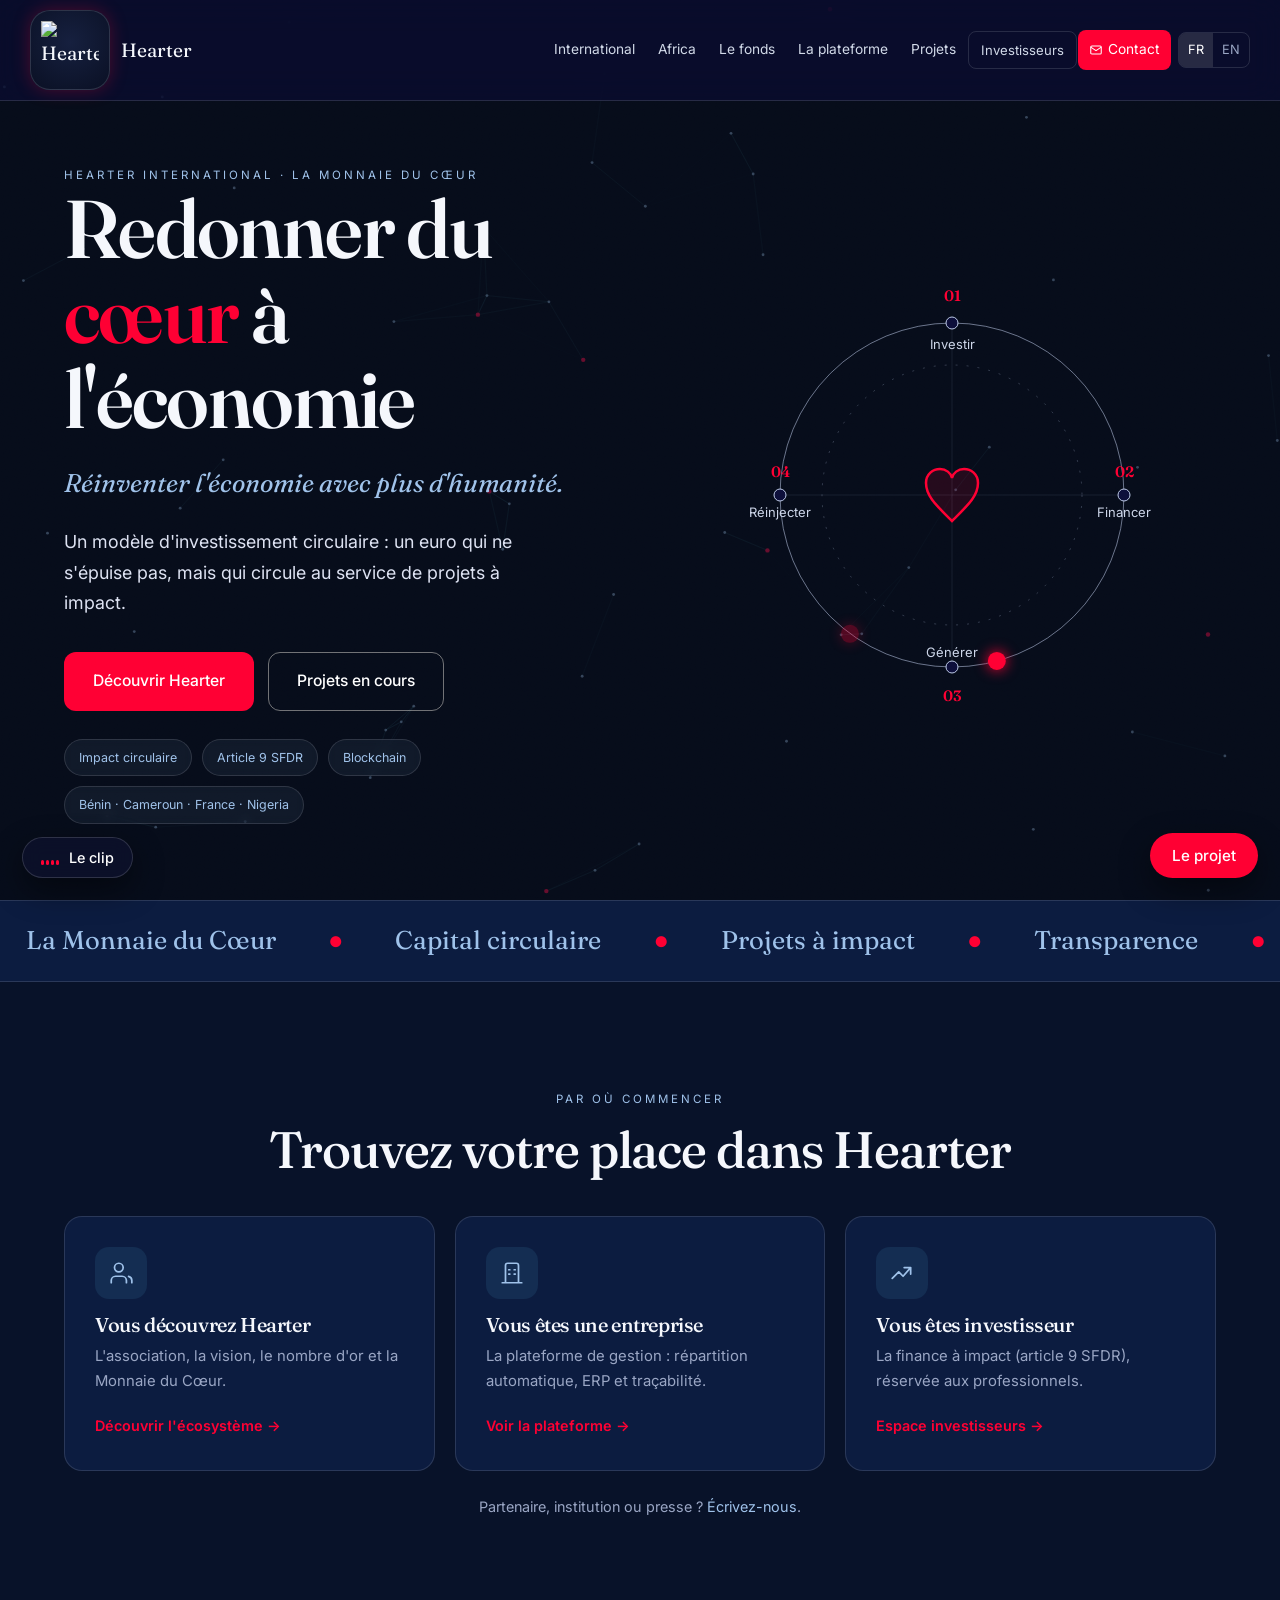
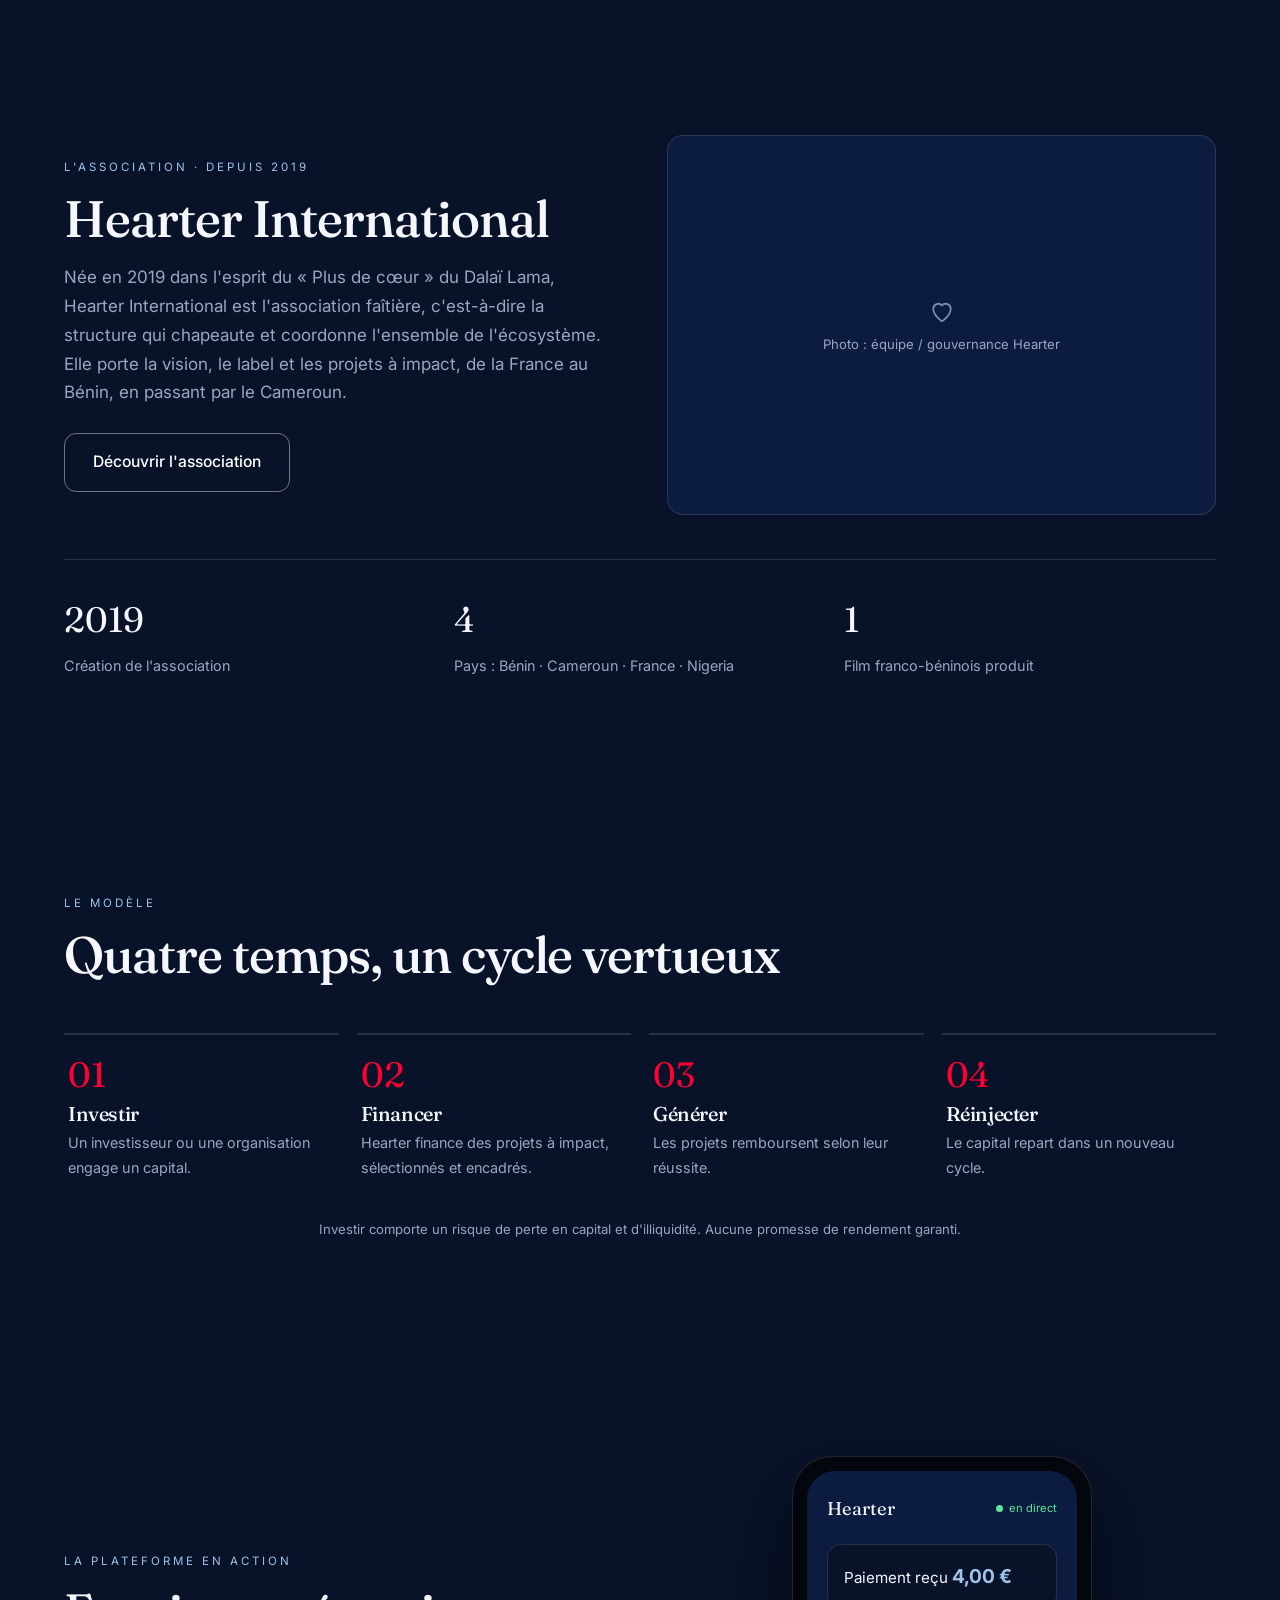
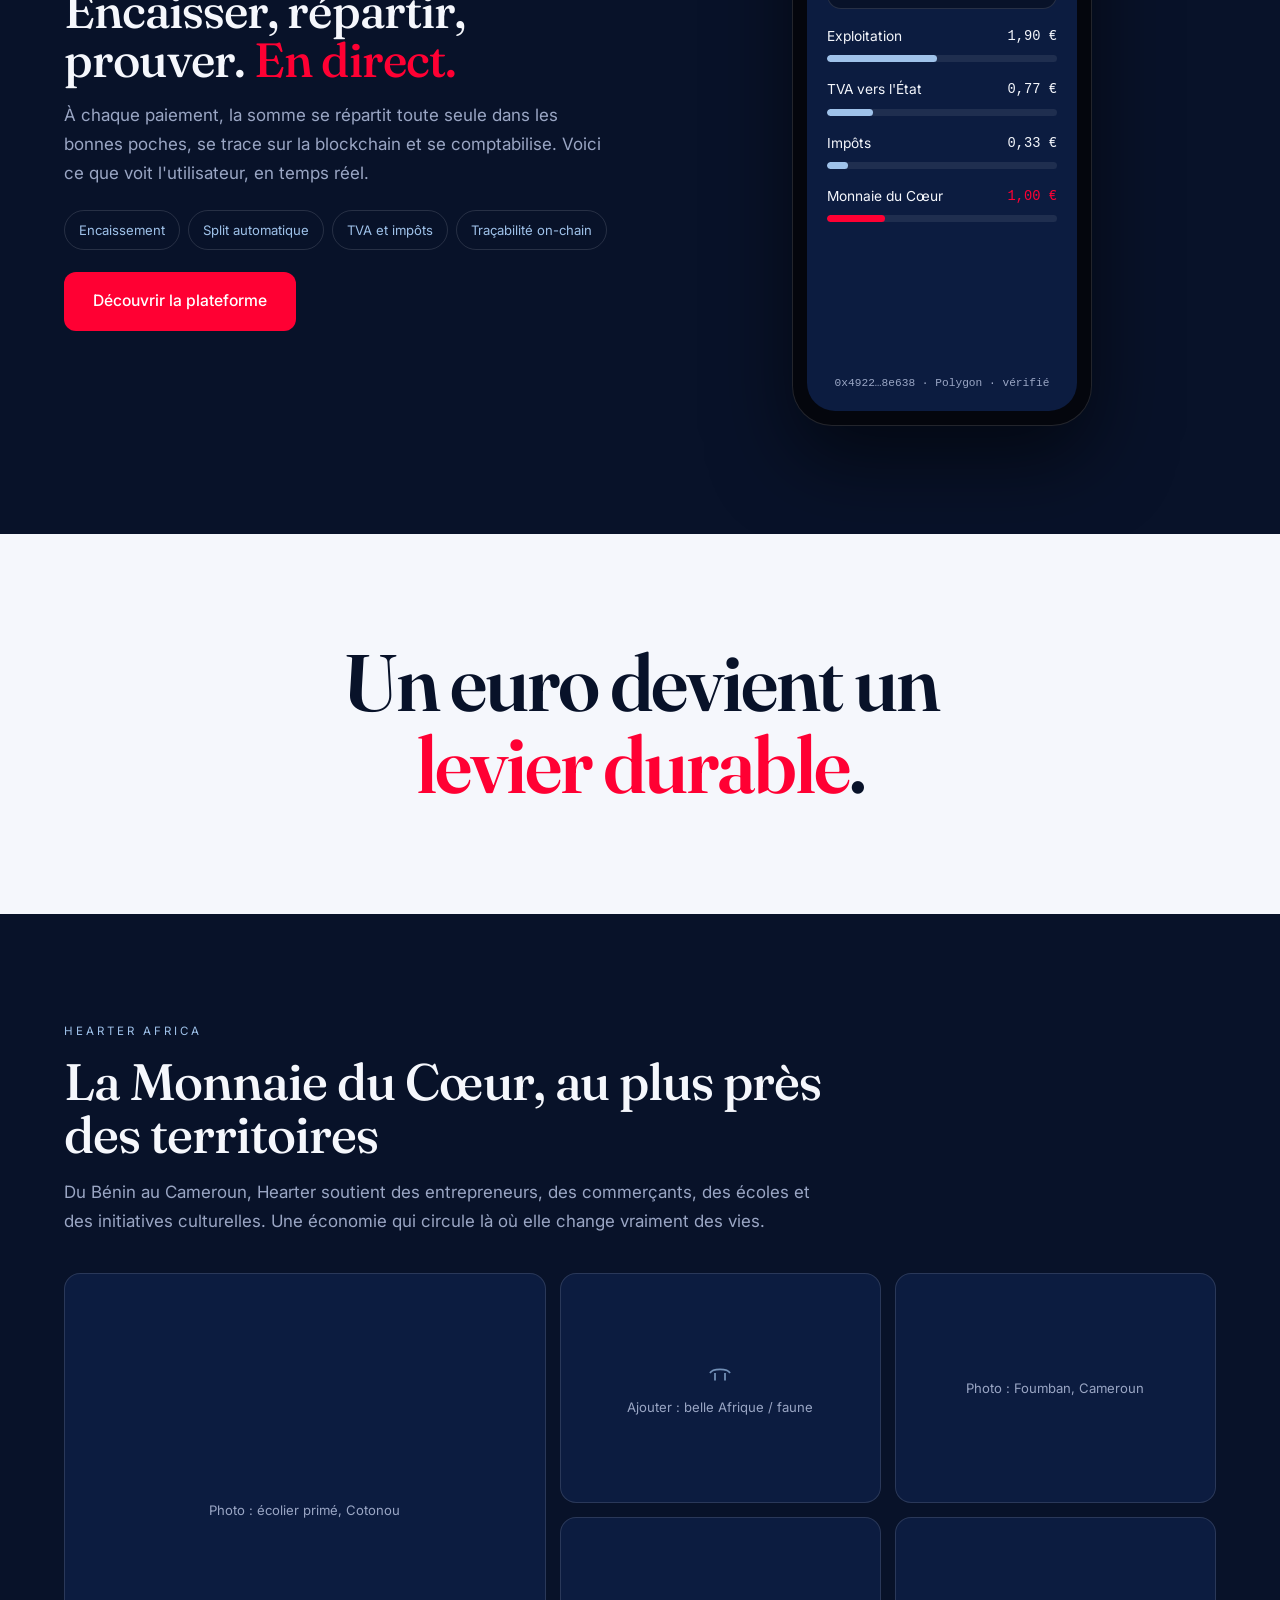
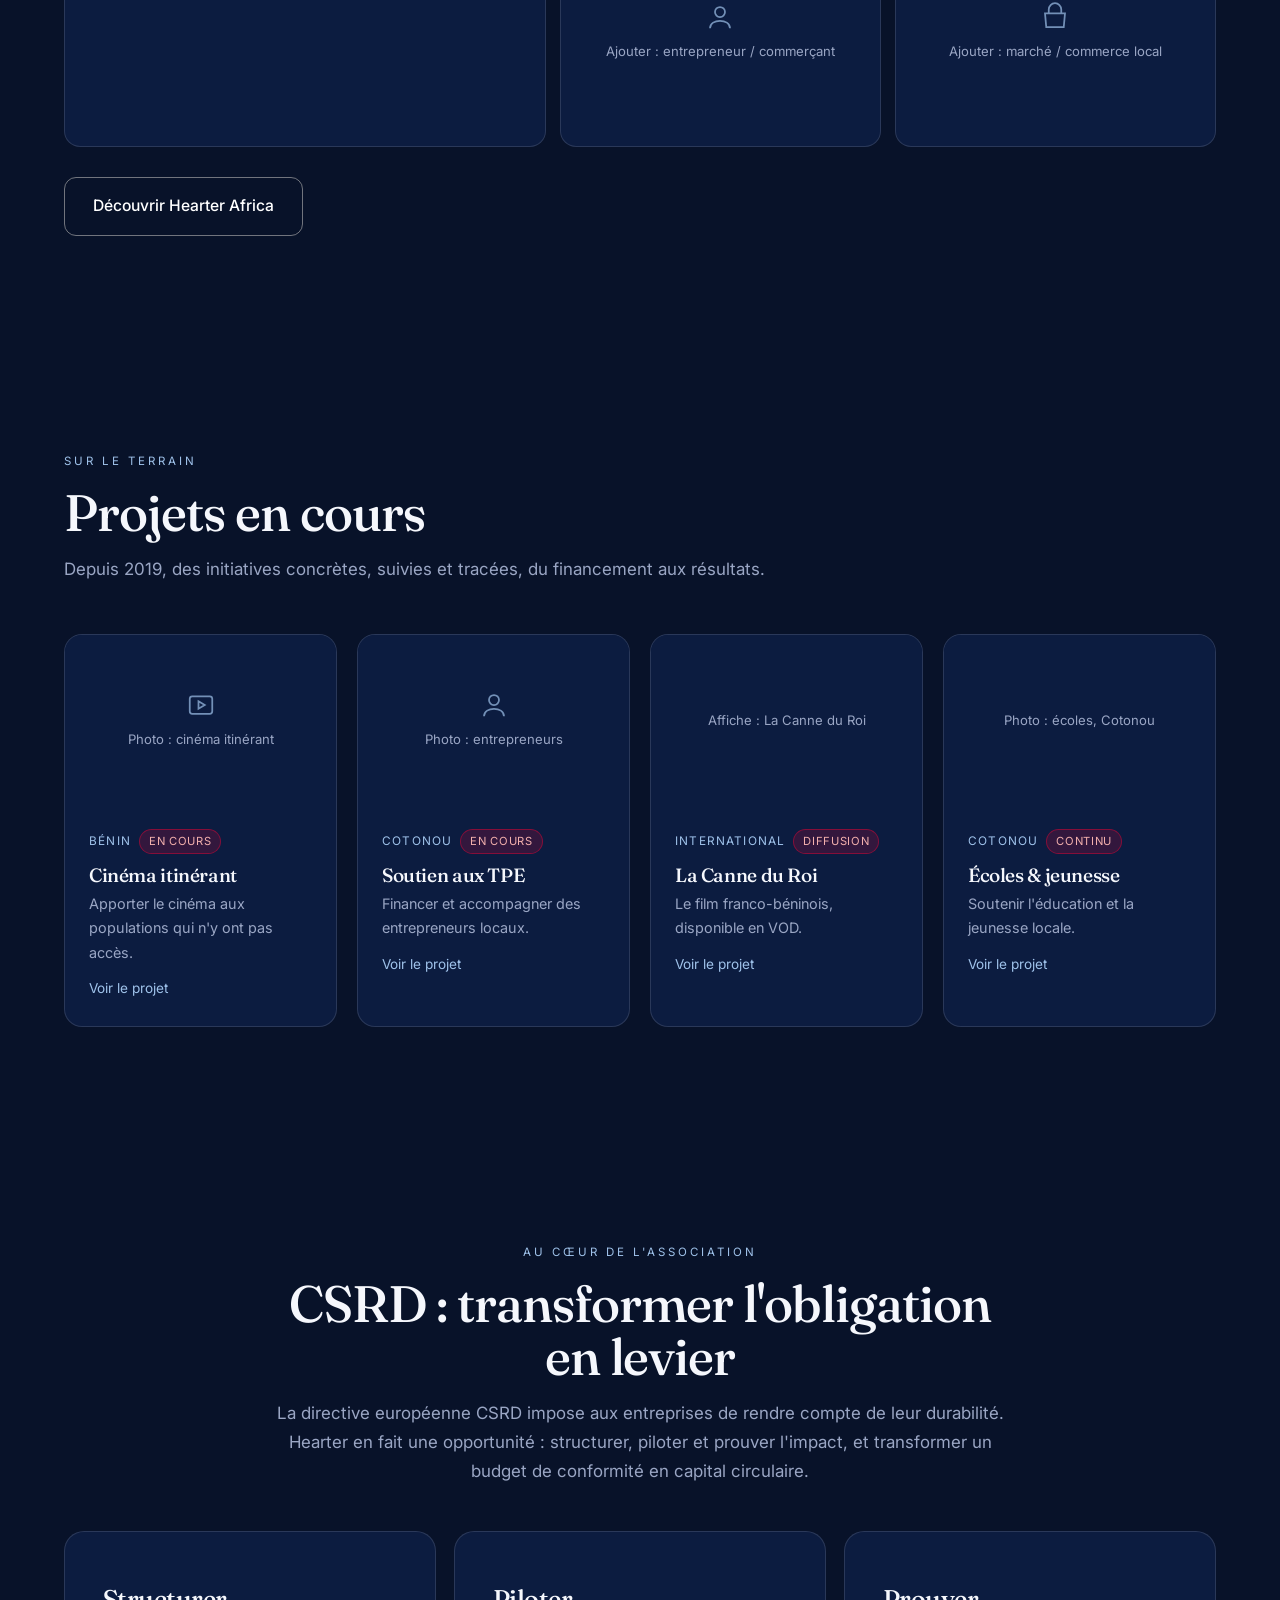
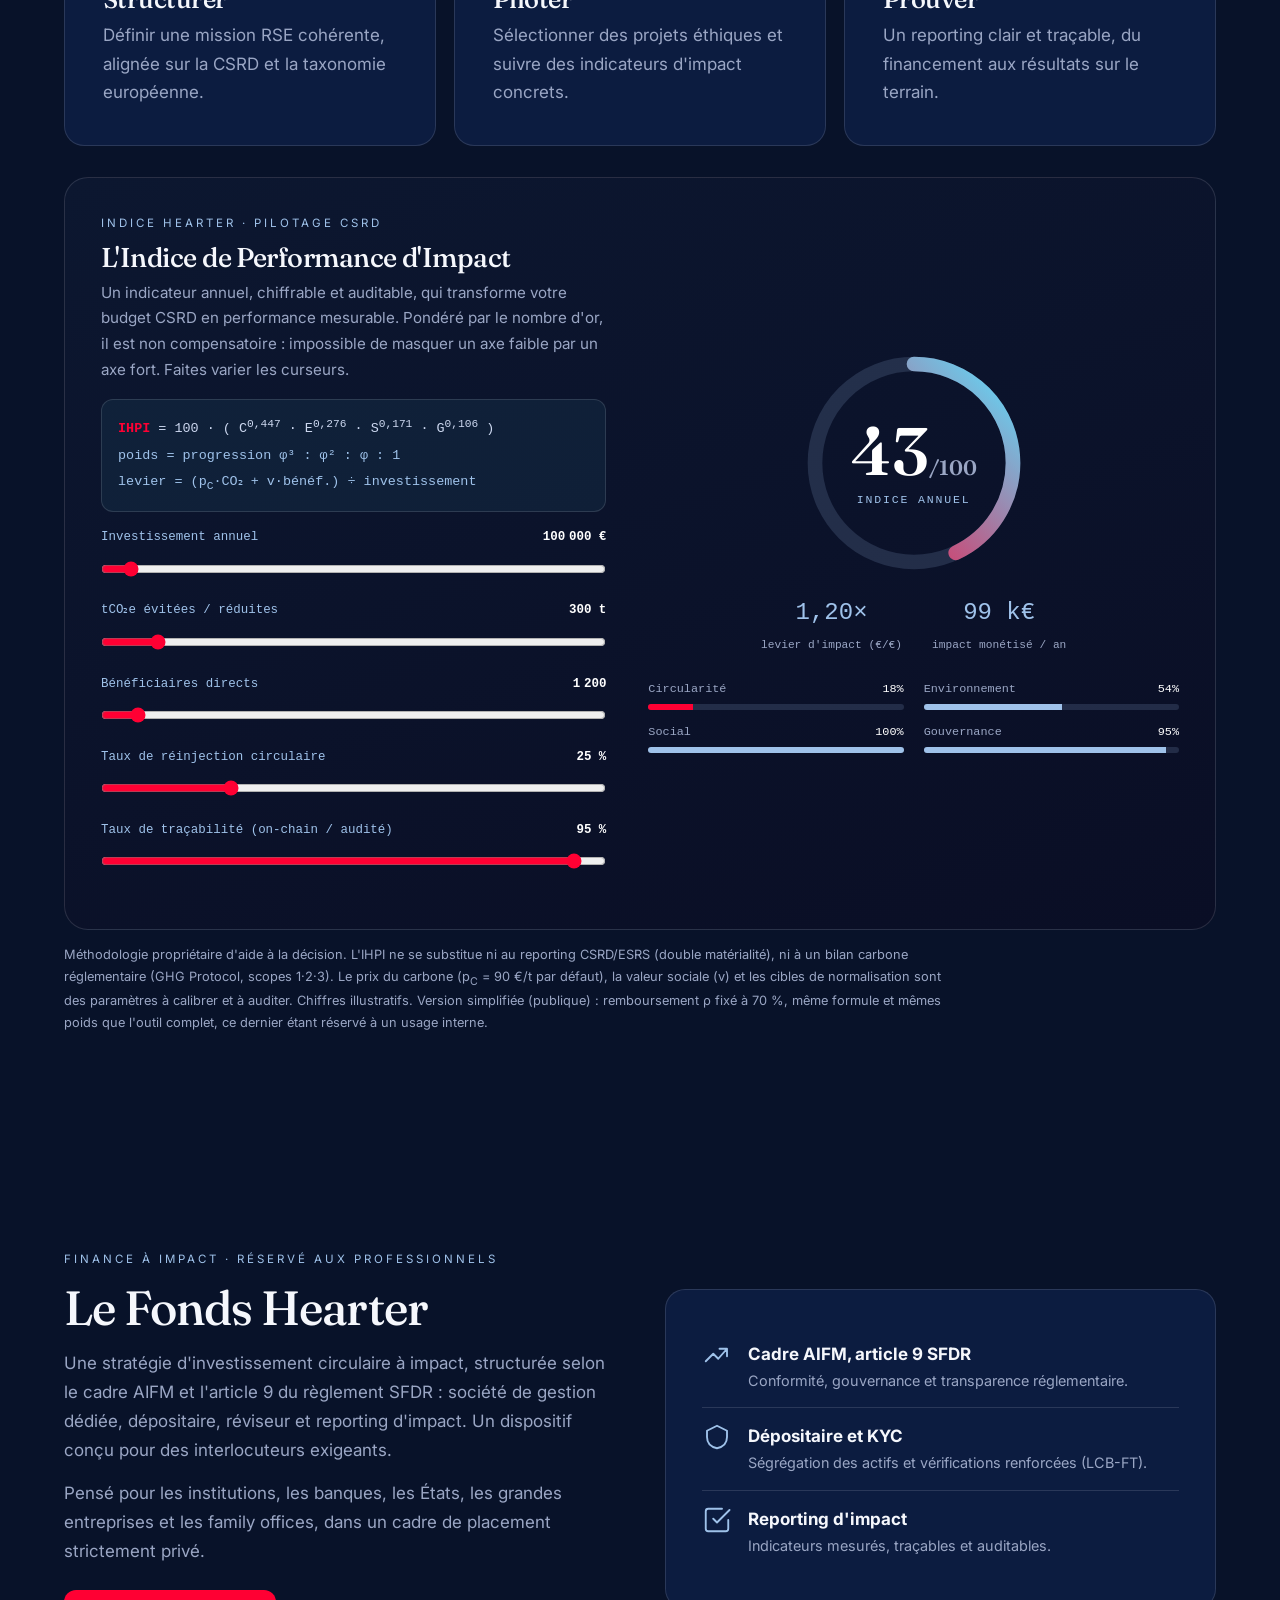
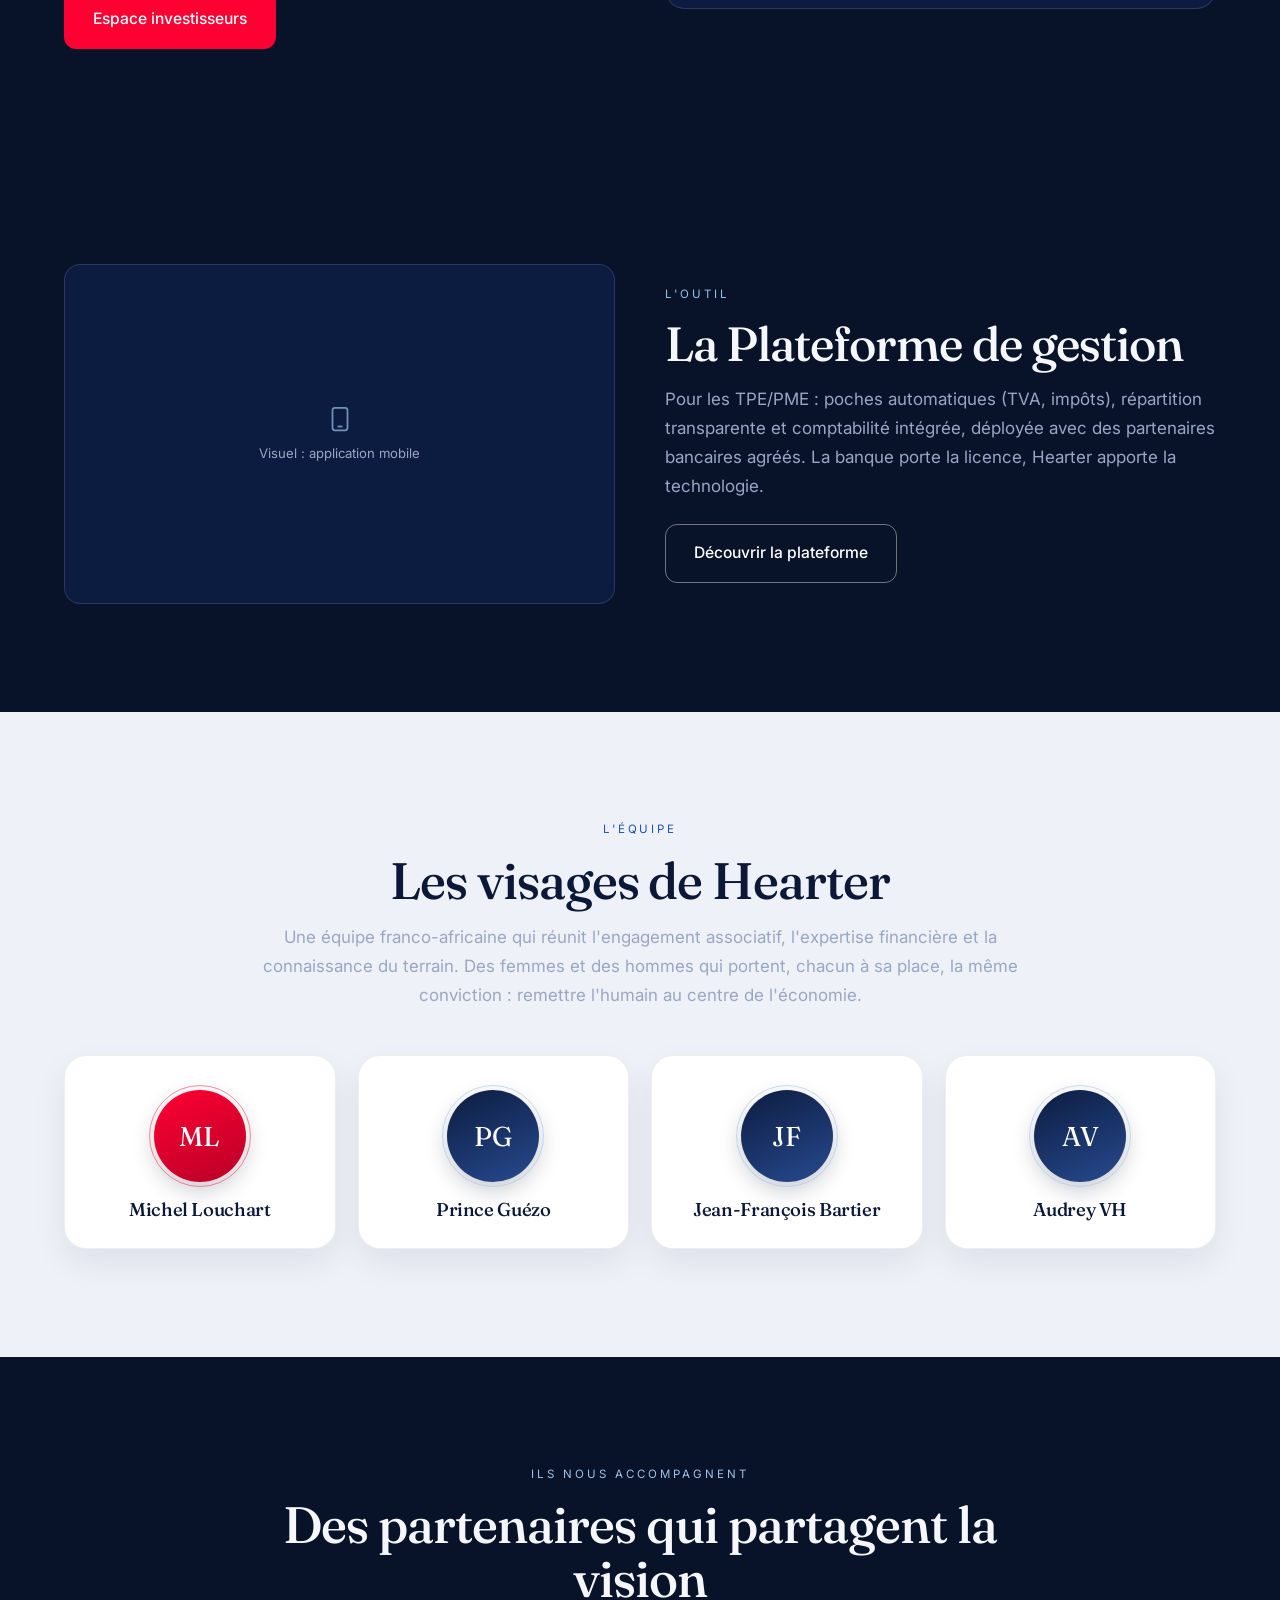
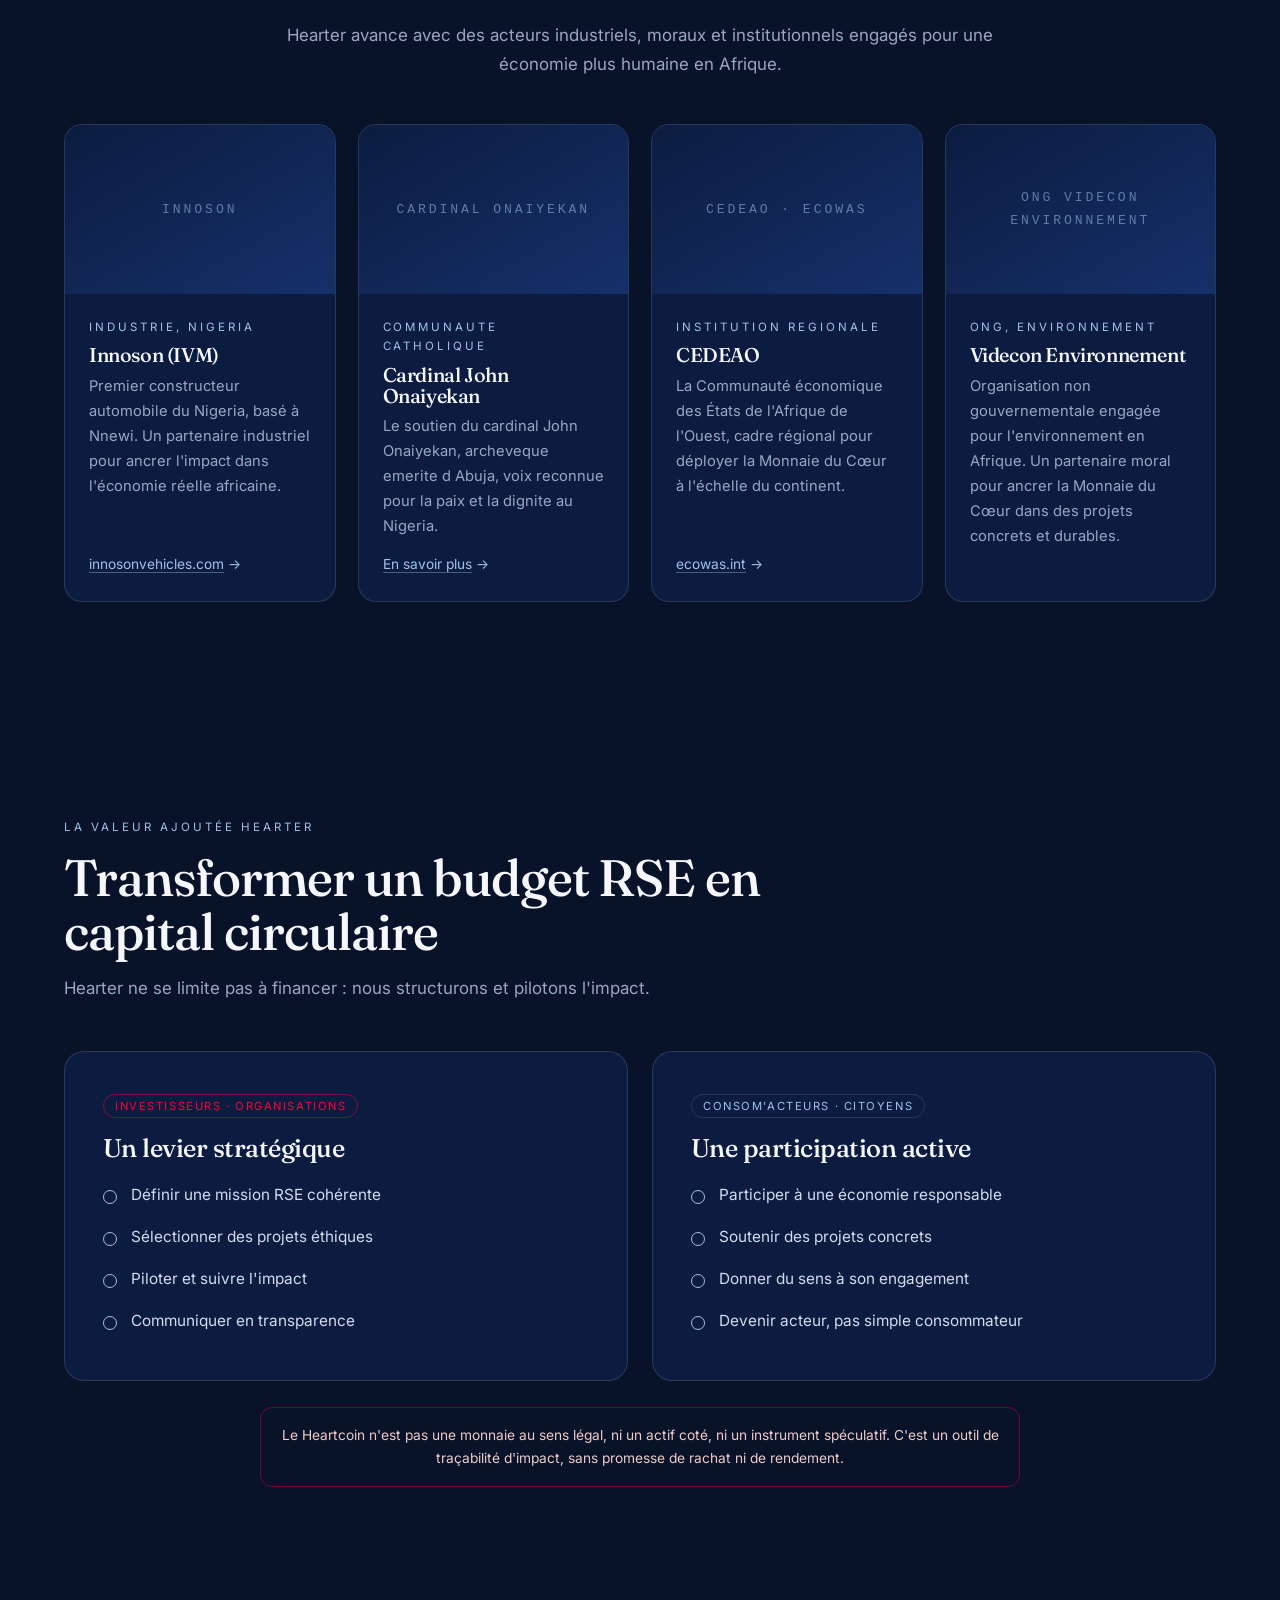
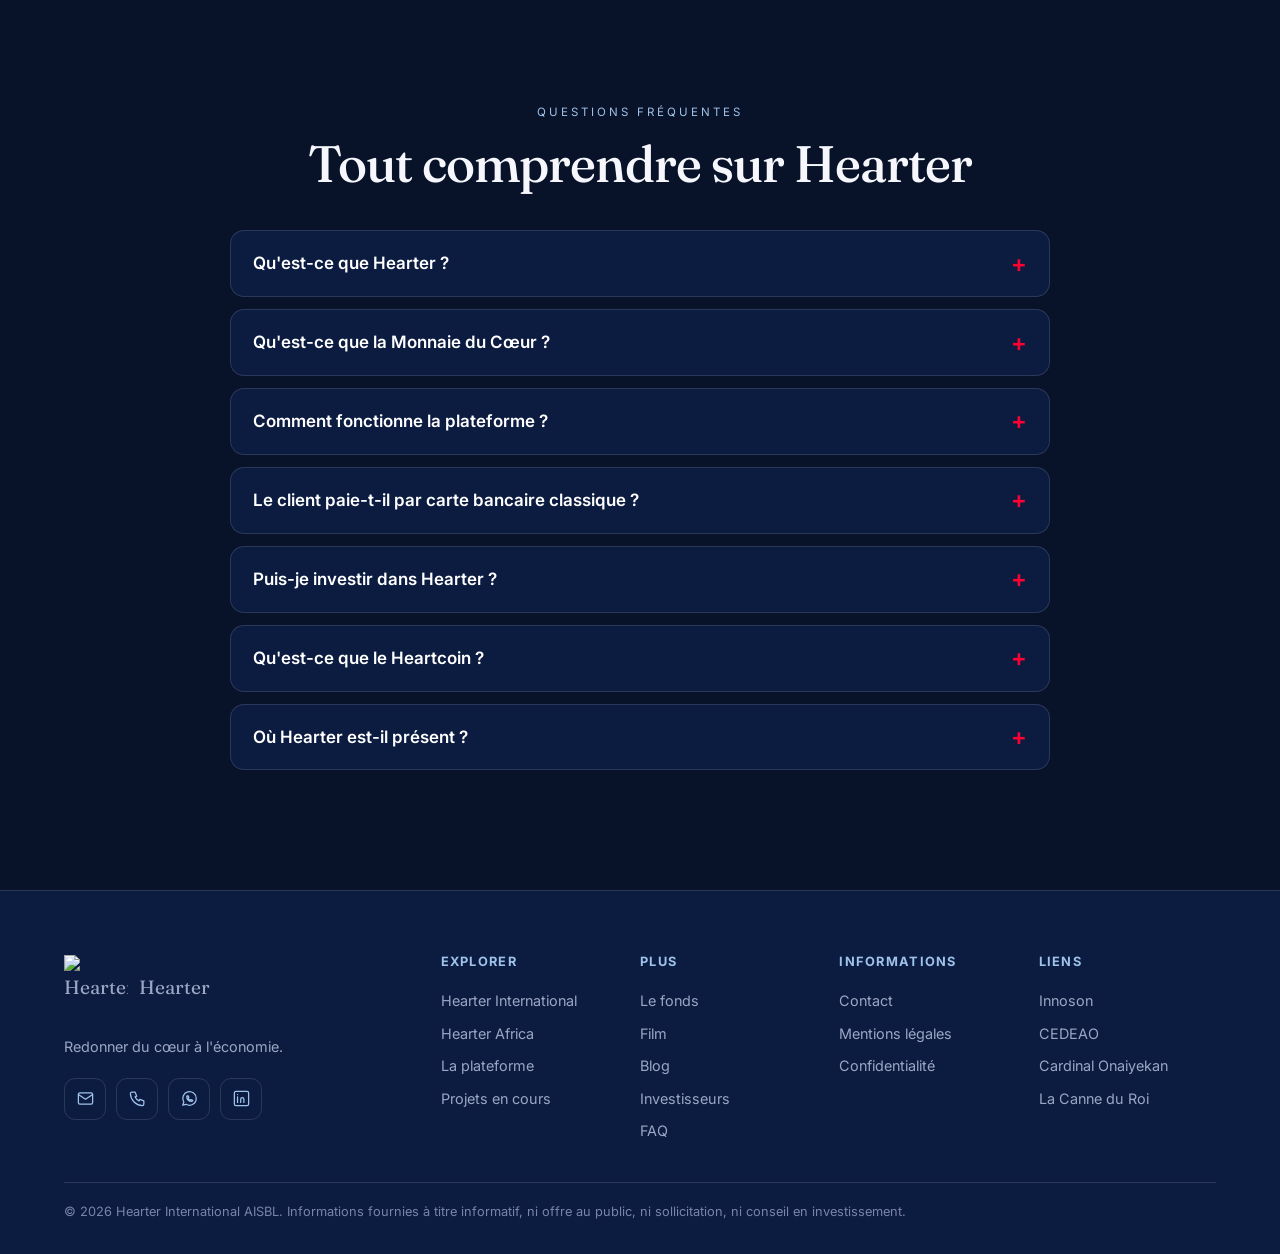
==== commit 819f4735: "Add files via upload" ====
--- a/index.html
+++ b/index.html
@@ -1,4881 +1,600 @@
-<!DOCTYPE html>
+<!doctype html>
 <html lang="fr">
 <head>
-<meta charset="UTF-8">
-<meta name="viewport" content="width=device-width, initial-scale=1.0">
-
-<!-- === SEO : Title & Description === -->
-<title>BCI Patrimoine &amp; Finance · Patrimétrologie | Cabinet fondateur de la Patrimétrologie</title>
-<meta name="description" content="BCI · Cabinet fondateur de la Patrimétrologie. Audit patrimonial 360° (CIF/IAS/IOBSP/Carte T) et infrastructure électrique haut de gamme (domotique, fibre noire). Indice Ω opposable. Hauts-de-France.">
-<meta name="keywords" content="patrimétrologie, conseil patrimonial Lille, CGP Marcq-en-Barœul, audit patrimoine, indice oméga, électricien Lille, domotique KNX, fibre noire, audit avant achat, transmission entreprise, cession PME">
-<meta name="author" content="Jean François Bartier · BCI">
-<meta name="robots" content="index, follow, max-snippet:-1, max-image-preview:large">
-<meta name="geo.region" content="FR-HDF">
-<meta name="geo.placename" content="Marcq-en-Barœul">
-<meta name="geo.position" content="50.6669;3.0931">
-<meta name="ICBM" content="50.6669, 3.0931">
-<link rel="canonical" href="https://bcorpinternational.com/">
-
-<!-- === Open Graph (Facebook, LinkedIn, WhatsApp) === -->
-<meta property="og:type" content="website">
-<meta property="og:locale" content="fr_FR">
-<meta property="og:site_name" content="BCI Patrimoine &amp; Finance · Patrimétrologie">
-<meta property="og:title" content="BCI Patrimoine &amp; Finance · Patrimétrologie">
-<meta property="og:description" content="Cabinet fondateur de la Patrimétrologie. La seule discipline qui mesure simultanément la réalité physique d'un actif et ses conséquences juridiques, fiscales et patrimoniales.">
-<meta property="og:url" content="https://bcorpinternational.com/">
-<meta property="og:image" content="https://bcorpinternational.com/og-image.jpg">
-<meta property="og:image:width" content="1200">
-<meta property="og:image:height" content="630">
-<meta property="og:image:alt" content="BCI Patrimoine &amp; Finance · Patrimétrologie · Colibri en vol sur fond bleu nuit">
-
-<!-- === Twitter Cards === -->
-<meta name="twitter:card" content="summary_large_image">
-<meta name="twitter:title" content="BCI Patrimoine &amp; Finance · Patrimétrologie">
-<meta name="twitter:description" content="Cabinet fondateur de la Patrimétrologie. Architecture patrimoniale opposable et mesure de la Couche Zéro physique des actifs.">
-
-<!-- === JSON-LD Schema.org === -->
-<script type="application/ld+json">
-{
-  "@context": "https://schema.org",
-  "@graph": [
-    {
-      "@type": "ProfessionalService",
-      "@id": "https://bcorpinternational.com/#organization",
-      "name": "BCI Patrimoine & Finance",
-      "alternateName": ["BCI", "BCI Patrimétrologie", "BCI Patrimoine", "BCI Patrimoine et Finance", "BCI Elec"],
-      "url": "https://bcorpinternational.com",
-      "logo": "https://bcorpinternational.com/logo.png",
-      "image": "https://bcorpinternational.com/og-image.jpg",
-      "description": "Cabinet fondateur de la Patrimétrologie. Audit patrimonial 360° sous statuts cumulés CIF, IAS, IOBSP et Cartes T & G. Ingénierie d'infrastructures électriques haut de gamme.",
-      "foundingDate": "1992",
-      "address": {
-        "@type": "PostalAddress",
-        "streetAddress": "124 Rue du Quesne",
-        "addressLocality": "Marcq-en-Barœul",
-        "postalCode": "59700",
-        "addressRegion": "Hauts-de-France",
-        "addressCountry": "FR"
-      },
-      "geo": {
-        "@type": "GeoCoordinates",
-        "latitude": 50.6669,
-        "longitude": 3.0931
-      },
-      "telephone": "+33601468384",
-      "email": "contact@bcorpinternational.com",
-      "areaServed": {
-        "@type": "Country",
-        "name": "France"
-      },
-      "priceRange": "€€€€",
-      "openingHoursSpecification": {
-        "@type": "OpeningHoursSpecification",
-        "dayOfWeek": ["Monday", "Tuesday", "Wednesday", "Thursday", "Friday"],
-        "opens": "09:00",
-        "closes": "19:00"
-      },
-      "founder": {
-        "@id": "https://bcorpinternational.com/#person"
-      },
-      "knowsAbout": [
-        "Patrimétrologie",
-        "Conseil en investissements financiers",
-        "Intermédiation en assurances",
-        "Intermédiation en opérations de banque",
-        "Audit électrique",
-        "Domotique",
-        "Fibre noire",
-        "Cession PME",
-        "Transmission familiale"
-      ],
-      "identifier": [
-        {"@type": "PropertyValue", "propertyID": "RCS", "value": "415 014 539 Lille Métropole"},
-        {"@type": "PropertyValue", "propertyID": "ORIAS", "value": "22006234"},
-        {"@type": "PropertyValue", "propertyID": "CPI", "value": "59062022000000081"},
-        {"@type": "PropertyValue", "propertyID": "SIREN_BCI_ELEC", "value": "999 175 839"}
-      ]
-    },
-    {
-      "@type": "Person",
-      "@id": "https://bcorpinternational.com/#person",
-      "name": "Jean François Bartier",
-      "jobTitle": "Patrimétrologue, Fondateur BCI",
-      "description": "Patrimétrologue, fondateur de la discipline. Conseiller en gestion de patrimoine certifié (CIF), intermédiaire en assurances (IAS), intermédiaire en opérations de banque (IOBSP), agent immobilier (Cartes T et G), électricien de formation.",
-      "url": "https://bcorpinternational.com",
-      "sameAs": [
-        "https://www.linkedin.com/in/jean-francois-bartier/"
-      ],
-      "knowsAbout": ["Patrimétrologie", "Indice Ω", "Architecture patrimoniale"],
-      "worksFor": {
-        "@id": "https://bcorpinternational.com/#organization"
-      }
-    },
-    {
-      "@type": "WebSite",
-      "@id": "https://bcorpinternational.com/#website",
-      "url": "https://bcorpinternational.com",
-      "name": "BCI Patrimoine & Finance · Patrimétrologie",
-      "publisher": {
-        "@id": "https://bcorpinternational.com/#organization"
-      },
-      "inLanguage": "fr-FR"
-    },
-    {
-      "@type": "DefinedTerm",
-      "name": "Patrimétrologie",
-      "description": "Science pluridisciplinaire de la mesure exacte, de l'architecture systémique et de la certification de la cohérence patrimoniale, intégrant les dimensions juridiques, fiscales, financières, techniques et humaines du patrimoine.",
-      "inDefinedTermSet": "https://bcorpinternational.com/glossaire"
-    }
-  ]
-}
-</script>
-
-<link rel="preconnect" href="https://fonts.googleapis.com">
-<link rel="preconnect" href="https://fonts.gstatic.com" crossorigin>
-<link href="https://fonts.googleapis.com/css2?family=Fraunces:opsz,wght@9..144,300;9..144,400;9..144,500;9..144,600;9..144,700;9..144,900&family=JetBrains+Mono:wght@400;500;700&family=Inter:wght@300;400;500;600;700&family=Caveat:wght@400;500;600&display=swap" rel="stylesheet">
-
+<meta charset="utf-8">
+<meta name="viewport" content="width=device-width,initial-scale=1">
+<title>Hearter, Redonner du cœur à l'économie</title>
+<meta name="description" content="Hearter International développe la Monnaie du Cœur : un modèle d'investissement circulaire qui finance des projets à impact, du Bénin à la France.">
+<meta property="og:title" content="Hearter, Redonner du cœur à l'économie">
+<meta property="og:image" content="https://www.hearter.org/medias/images/new-affiche-officielle.jpg">
+<meta name="theme-color" content="#0C0E3A">
+<link rel="canonical" href="https://www.hearter.org/">
+<script type="application/ld+json">{"@context":"https://schema.org","@type":"NGO","name":"Hearter International AISBL","alternateName":"Hearter, La Monnaie du Coeur","url":"https://www.hearter.org/","logo":"https://www.hearter.org/logo-official.png","foundingDate":"2019","description":"Hearter developpe la Monnaie du Coeur : un modele d'investissement circulaire qui finance des projets a impact et accompagne la RSE/CSRD des entreprises.","areaServed":["France","Benin","Cameroun","Nigeria"],"sameAs":["https://www.hearter.org/"]}</script>
+<link rel="icon" href="logo.svg">
+<link rel="preconnect" href="https://fonts.googleapis.com"><link rel="preconnect" href="https://fonts.gstatic.com" crossorigin>
+<link href="https://fonts.googleapis.com/css2?family=Fraunces:opsz,wght@9..144,400;9..144,500;9..144,600;9..144,700&family=Inter:wght@400;500&display=swap" rel="stylesheet">
 <style>
-:root {
-  --night: #0A1233;
-  --night-deep: #050818;
-  --night-mid: #15205a;
-  --acid: #C5F82A;
-  --acid-dim: #9ACC1F;
-  --acid-soft: rgba(197, 248, 42, 0.12);
-  --bone: #FAFAF7;
-  --ink: #0A0A0A;
-  --ash: #6B7280;
-  --line: rgba(250, 250, 247, 0.08);
-  --line-dark: rgba(10, 18, 51, 0.08);
-  --warning: #FF6B35;
-  --success: #00C896;
-
-  --font-display: 'Fraunces', Georgia, serif;
-  --font-body: 'Inter', -apple-system, sans-serif;
-  --font-mono: 'JetBrains Mono', monospace;
-  --font-hand: 'Caveat', cursive;
-}
-
-* { margin: 0; padding: 0; box-sizing: border-box; }
-html { scroll-behavior: smooth; }
-
-body {
-  font-family: var(--font-body);
-  background: var(--bone);
-  color: var(--ink);
-  overflow-x: hidden;
-  font-feature-settings: "ss01", "ss02", "cv11";
-}
-
-/* ============== LOGO COLIBRI ============== */
-.colibri-svg { display: inline-block; vertical-align: middle; }
-
-/* ============== NAVIGATION ============== */
-.nav {
-  position: fixed;
-  top: 0; left: 0; right: 0;
-  z-index: 100;
-  padding: 14px 40px;
-  display: flex;
-  align-items: center;
-  justify-content: space-between;
-  background: rgba(10, 18, 51, 0.94);
-  backdrop-filter: blur(20px);
-  border-bottom: 1px solid var(--line);
-}
-
-.nav-logo {
-  display: flex;
-  align-items: center;
-  gap: 12px;
-  color: var(--bone);
-  text-decoration: none;
-  font-family: var(--font-display);
-  font-weight: 600;
-  font-size: 18px;
-  letter-spacing: -0.02em;
-  cursor: pointer;
-  background: none;
-  border: none;
-}
-
-.nav-logo .colibri-svg { width: 38px; height: 38px; }
-.nav-logo-text { display: flex; flex-direction: column; line-height: 1.05; text-align: left; }
-.nav-logo-text strong { font-weight: 600; }
-.nav-logo-text small {
-  font-family: var(--font-mono);
-  font-size: 9px;
-  letter-spacing: 0.15em;
-  text-transform: uppercase;
-  color: var(--acid);
-  font-weight: 500;
-}
-
-.nav-links { display: flex; align-items: center; gap: 24px; }
-
-.nav-link {
-  color: var(--bone);
-  text-decoration: none;
-  font-size: 13px;
-  font-weight: 500;
-  letter-spacing: 0.02em;
-  text-transform: uppercase;
-  opacity: 0.7;
-  transition: opacity 0.2s;
-  cursor: pointer;
-  background: none;
-  border: none;
-  font-family: inherit;
-  padding: 6px 0;
-}
-
-.nav-link:hover, .nav-link.active { opacity: 1; }
-.nav-link.active { color: var(--acid); }
-
-.nav-cta {
-  background: var(--acid);
-  color: var(--night);
-  padding: 11px 18px;
-  border-radius: 2px;
-  font-size: 12px;
-  font-weight: 600;
-  letter-spacing: 0.02em;
-  text-transform: uppercase;
-  border: none;
-  cursor: pointer;
-  font-family: inherit;
-  transition: transform 0.15s, background 0.15s;
-}
-
-.nav-cta:hover { transform: translateY(-1px); background: var(--bone); }
-
-/* ============== STICKY CTA FLOATING ============== */
-.sticky-cta {
-  position: fixed;
-  bottom: 24px;
-  right: 24px;
-  z-index: 90;
-  display: flex;
-  flex-direction: column;
-  gap: 10px;
-  opacity: 0;
-  transform: translateY(20px);
-  transition: opacity 0.4s, transform 0.4s;
-  pointer-events: none;
-}
-
-.sticky-cta.visible {
-  opacity: 1;
-  transform: translateY(0);
-  pointer-events: auto;
-}
-
-.sticky-btn {
-  background: var(--acid);
-  color: var(--night);
-  border: none;
-  padding: 14px 20px;
-  font-family: var(--font-body);
-  font-size: 13px;
-  font-weight: 600;
-  letter-spacing: 0.02em;
-  text-transform: uppercase;
-  border-radius: 50px;
-  cursor: pointer;
-  display: flex;
-  align-items: center;
-  gap: 10px;
-  box-shadow: 0 8px 24px rgba(10, 18, 51, 0.3);
-  transition: transform 0.2s, box-shadow 0.2s;
-  white-space: nowrap;
-}
-
-.sticky-btn:hover {
-  transform: translateY(-2px);
-  box-shadow: 0 12px 32px rgba(197, 248, 42, 0.4);
-}
-
-.sticky-btn.dark {
-  background: var(--night);
-  color: var(--acid);
-  border: 1px solid var(--acid);
-}
-
-/* ============== HERO ============== */
-.hero {
-  background: var(--night);
-  color: var(--bone);
-  min-height: 100vh;
-  padding: 120px 48px 60px;
-  position: relative;
-  overflow: hidden;
-}
-
-.hero::before {
-  content: '';
-  position: absolute;
-  top: 0; left: 0; right: 0; bottom: 0;
-  background-image:
-    linear-gradient(var(--line) 1px, transparent 1px),
-    linear-gradient(90deg, var(--line) 1px, transparent 1px);
-  background-size: 80px 80px;
-  opacity: 0.5;
-  pointer-events: none;
-  mask-image: radial-gradient(ellipse at 30% 50%, black 20%, transparent 70%);
-}
-
-.hero-bg-illust {
-  position: absolute;
-  right: -100px;
-  top: 50%;
-  transform: translateY(-50%);
-  width: 700px;
-  height: 700px;
-  pointer-events: none;
-  opacity: 0.12;
-}
-
-.hero-content {
-  max-width: 1400px;
-  margin: 0 auto;
-  position: relative;
-  z-index: 2;
-  display: grid;
-  grid-template-columns: 1.05fr 0.95fr;
-  gap: 64px;
-  align-items: start;
-}
-
-.hero-left { animation: fadeUp 1s ease-out; }
-
-.hero-tags { display: flex; gap: 12px; margin-bottom: 28px; flex-wrap: wrap; }
-
-.hero-tag {
-  display: inline-flex;
-  align-items: center;
-  gap: 10px;
-  font-family: var(--font-mono);
-  font-size: 10px;
-  letter-spacing: 0.15em;
-  text-transform: uppercase;
-  color: var(--acid);
-  padding: 6px 12px;
-  border: 1px solid var(--acid);
-  border-radius: 2px;
-}
-
-.hero-tag.alt {
-  color: rgba(250, 250, 247, 0.7);
-  border-color: rgba(250, 250, 247, 0.3);
-}
-
-.hero-tag-dot { width: 6px; height: 6px; background: var(--acid); border-radius: 50%; animation: pulse 2s infinite; }
-
-@keyframes pulse { 0%, 100% { opacity: 1; } 50% { opacity: 0.3; } }
-@keyframes fadeUp { from { opacity: 0; transform: translateY(20px); } to { opacity: 1; transform: translateY(0); } }
-
-.hero-title {
-  font-family: var(--font-display);
-  font-size: clamp(42px, 4.6vw, 68px);
-  line-height: 1.0;
-  font-weight: 400;
-  letter-spacing: -0.03em;
-  margin-bottom: 24px;
-  font-variation-settings: "opsz" 144;
-}
-
-.hero-title em { font-style: italic; font-weight: 300; color: var(--acid); }
-
-.hero-title .strike { position: relative; display: inline-block; }
-
-.hero-title .strike::after {
-  content: '';
-  position: absolute;
-  left: -4px; right: -4px;
-  top: 55%;
-  height: 4px;
-  background: var(--acid);
-  transform: scaleX(0);
-  transform-origin: left;
-  animation: strike 0.7s ease-out 1.2s forwards;
-}
-
-@keyframes strike { to { transform: scaleX(1); } }
-
-.hero-sub { font-size: 18px; line-height: 1.5; color: rgba(250, 250, 247, 0.75); margin-bottom: 32px; font-weight: 300; max-width: 560px; }
-
-.hero-cta-group { display: flex; gap: 16px; align-items: center; flex-wrap: wrap; }
-
-.hero-trust {
-  display: flex;
-  align-items: center;
-  gap: 20px;
-  margin-top: 36px;
-  flex-wrap: wrap;
-}
-.hero-trust-item { display: flex; flex-direction: column; gap: 2px; }
-.hero-trust-num {
-  font-family: var(--font-display);
-  font-size: 26px;
-  font-weight: 500;
-  color: var(--acid);
-  line-height: 1;
-}
-.hero-trust-lbl {
-  font-family: var(--font-mono);
-  font-size: 10px;
-  letter-spacing: 0.08em;
-  text-transform: uppercase;
-  color: rgba(250, 250, 247, 0.5);
-}
-.hero-trust-sep {
-  width: 1px;
-  height: 32px;
-  background: rgba(250, 250, 247, 0.12);
-}
-@media (max-width: 600px) {
-  .hero-trust { gap: 14px; }
-  .hero-trust-num { font-size: 21px; }
-  .hero-trust-sep { display: none; }
-}
-
-.btn-primary {
-  background: var(--acid);
-  color: var(--night);
-  padding: 16px 28px;
-  border: none;
-  font-family: var(--font-body);
-  font-size: 14px;
-  font-weight: 600;
-  letter-spacing: 0.02em;
-  cursor: pointer;
-  border-radius: 2px;
-  display: inline-flex;
-  align-items: center;
-  gap: 12px;
-  transition: transform 0.2s, box-shadow 0.2s;
-}
-
-.btn-primary:hover { transform: translateY(-2px); box-shadow: 0 12px 32px rgba(197, 248, 42, 0.25); }
-.btn-primary svg { transition: transform 0.2s; }
-.btn-primary:hover svg { transform: translateX(4px); }
-
-.btn-secondary {
-  background: transparent;
-  color: var(--bone);
-  padding: 16px 28px;
-  border: 1px solid rgba(250, 250, 247, 0.3);
-  font-family: var(--font-body);
-  font-size: 14px;
-  font-weight: 500;
-  letter-spacing: 0.02em;
-  cursor: pointer;
-  border-radius: 2px;
-  transition: all 0.2s;
-}
-
-.btn-secondary:hover { border-color: var(--acid); color: var(--acid); }
-
-/* HERO RIGHT - Omega Card */
-.hero-right { display: flex; align-items: flex-start; justify-content: center; position: relative; animation: fadeUp 1.2s ease-out 0.3s both; padding-top: 8px; }
-
-.omega-card {
-  width: 100%;
-  max-width: 480px;
-  background: rgba(250, 250, 247, 0.03);
-  backdrop-filter: blur(20px);
-  border: 1px solid var(--line);
-  border-radius: 8px;
-  padding: 32px;
-  position: relative;
-  overflow: hidden;
-}
-
-.omega-card-header { display: flex; justify-content: space-between; align-items: center; margin-bottom: 24px; font-family: var(--font-mono); font-size: 11px; letter-spacing: 0.12em; text-transform: uppercase; }
-.omega-card-header .live { color: var(--acid); display: flex; align-items: center; gap: 6px; }
-.omega-card-header .live::before { content: ''; width: 6px; height: 6px; background: var(--acid); border-radius: 50%; animation: pulse 2s infinite; }
-
-.omega-gauge { width: 100%; height: 200px; position: relative; margin-bottom: 24px; }
-.omega-gauge-svg { width: 100%; height: 100%; }
-.omega-gauge-value { position: absolute; top: 60%; left: 50%; transform: translate(-50%, -50%); text-align: center; }
-.omega-gauge-num { font-family: var(--font-display); font-size: 64px; font-weight: 300; color: var(--acid); line-height: 1; letter-spacing: -0.02em; }
-.omega-gauge-label { font-family: var(--font-mono); font-size: 10px; letter-spacing: 0.15em; text-transform: uppercase; color: rgba(250, 250, 247, 0.5); margin-top: 8px; }
-
-.omega-card-stats { display: grid; grid-template-columns: repeat(5, 1fr); gap: 8px; padding-top: 24px; border-top: 1px solid var(--line); }
-.omega-stat { text-align: center; cursor: help; }
-.omega-stat-bar { height: 4px; background: rgba(250, 250, 247, 0.1); border-radius: 2px; margin-bottom: 6px; overflow: hidden; }
-.omega-stat-bar-fill { height: 100%; background: var(--acid); border-radius: 2px; animation: barFill 1.8s ease-out 0.8s both; transform-origin: left; }
-@keyframes barFill { from { transform: scaleX(0); } }
-.omega-stat-label { font-family: var(--font-mono); font-size: 9px; letter-spacing: 0.1em; text-transform: uppercase; color: rgba(250, 250, 247, 0.6); }
-.omega-stat-val { font-family: var(--font-display); font-size: 14px; color: var(--acid); font-weight: 500; margin-top: 2px; line-height: 1; }
-
-.omega-interpretation {
-  display: grid;
-  grid-template-columns: repeat(4, 1fr);
-  gap: 8px;
-  margin: 20px 0 16px;
-  padding: 12px 0;
-  border-top: 1px solid var(--line);
-  border-bottom: 1px solid var(--line);
-}
-.omega-zone {
-  display: flex;
-  align-items: center;
-  gap: 6px;
-  font-family: var(--font-mono);
-  font-size: 9px;
-  letter-spacing: 0.05em;
-  color: rgba(250, 250, 247, 0.55);
-  font-weight: 500;
-}
-.omega-zone.active { color: var(--acid); }
-.omega-zone-dot {
-  width: 8px;
-  height: 8px;
-  border-radius: 50%;
-  flex-shrink: 0;
-}
-.omega-zone.active .omega-zone-dot {
-  box-shadow: 0 0 8px currentColor;
-}
-.omega-card-footer {
-  margin-top: 16px;
-  padding-top: 16px;
-  border-top: 1px solid var(--line);
-  font-family: var(--font-mono);
-  font-size: 9px;
-  letter-spacing: 0.1em;
-  text-transform: uppercase;
-  color: rgba(250, 250, 247, 0.4);
-  text-align: center;
-}
-
-/* CITATION JF BARTIER */
-.quote-band {
-  background: var(--night-deep);
-  border-top: 1px solid var(--line);
-  border-bottom: 1px solid var(--line);
-  padding: 56px 48px;
-  position: relative;
-  overflow: hidden;
-}
-
-.quote-band::before {
-  content: '"';
-  position: absolute;
-  font-family: var(--font-display);
-  font-size: 400px;
-  line-height: 0.8;
-  font-weight: 300;
-  color: var(--acid);
-  opacity: 0.05;
-  left: 5%;
-  top: -10%;
-  pointer-events: none;
-}
-
-.quote-wrap { max-width: 1100px; margin: 0 auto; position: relative; z-index: 2; display: grid; grid-template-columns: 1fr auto; gap: 48px; align-items: center; }
-.quote-text { font-family: var(--font-display); font-size: clamp(22px, 2.4vw, 32px); line-height: 1.4; font-weight: 300; font-style: italic; color: var(--bone); }
-.quote-text strong { color: var(--acid); font-style: normal; font-weight: 500; }
-.quote-author { display: flex; align-items: center; gap: 16px; font-family: var(--font-mono); font-size: 11px; letter-spacing: 0.12em; text-transform: uppercase; color: rgba(250, 250, 247, 0.7); white-space: nowrap; }
-
-.quote-author-icon {
-  width: 54px; height: 54px;
-  border-radius: 50%;
-  border: 2px solid var(--acid);
-  background: var(--night);
-  flex-shrink: 0;
-  display: grid;
-  place-items: center;
-  font-family: var(--font-display);
-  color: var(--acid);
-  font-weight: 600;
-  font-size: 18px;
-}
-
-.quote-author-name { color: var(--bone); font-weight: 600; display: block; margin-bottom: 2px; font-family: var(--font-body); font-size: 13px; letter-spacing: 0.01em; text-transform: none; }
-
-/* METRICS BAND */
-.metrics-band { background: var(--night-deep); border-top: 1px solid var(--line); padding: 0; }
-.metrics-band-wrap { max-width: 1400px; margin: 0 auto; display: grid; grid-template-columns: repeat(4, 1fr); }
-.metric-cell { padding: 36px 28px; border-right: 1px solid var(--line); color: var(--bone); position: relative; transition: background 0.3s; }
-.metric-cell:last-child { border-right: none; }
-.metric-cell:hover { background: rgba(197, 248, 42, 0.04); }
-.metric-cell-icon { width: 32px; height: 32px; margin-bottom: 14px; color: var(--acid); }
-.metric-cell-value { font-family: var(--font-display); font-size: 42px; line-height: 1; font-weight: 400; color: var(--bone); margin-bottom: 8px; letter-spacing: -0.02em; }
-.metric-cell-label { font-family: var(--font-mono); font-size: 11px; letter-spacing: 0.12em; text-transform: uppercase; color: rgba(250, 250, 247, 0.5); }
-
-/* DUAL ENTRY */
-.dual { display: grid; grid-template-columns: 1fr 1fr; min-height: 720px; }
-.dual-card { padding: 64px 56px; position: relative; overflow: hidden; transition: all 0.4s; display: flex; flex-direction: column; }
-.dual-elec { background: var(--acid); color: var(--night); }
-.dual-patrimoine { background: var(--night-deep); color: var(--bone); }
-
-.dual-card-illust { position: absolute; right: -40px; bottom: -40px; width: 280px; height: 280px; opacity: 0.15; pointer-events: none; }
-
-.dual-brand { display: flex; align-items: center; gap: 14px; margin-bottom: 24px; position: relative; z-index: 2; }
-.dual-brand-logo { width: 48px; height: 48px; flex-shrink: 0; }
-.dual-brand-name { font-family: var(--font-display); font-size: 38px; font-weight: 600; letter-spacing: -0.02em; line-height: 1; }
-.dual-brand-name span { font-family: var(--font-mono); font-size: 11px; letter-spacing: 0.15em; text-transform: uppercase; font-weight: 400; display: block; margin-top: 4px; opacity: 0.7; letter-spacing: 0.2em; }
-
-.dual-tagline { font-family: var(--font-display); font-size: 28px; line-height: 1.2; margin-bottom: 28px; font-weight: 400; font-style: italic; position: relative; z-index: 2; max-width: 460px; }
-.dual-tagline em { color: inherit; font-weight: 500; font-style: normal; }
-.dual-elec .dual-tagline em { background: var(--night); color: var(--acid); padding: 0 6px; }
-.dual-patrimoine .dual-tagline em { background: var(--acid); color: var(--night); padding: 0 6px; }
-
-.dual-desc { font-size: 15px; line-height: 1.55; margin-bottom: 32px; max-width: 460px; font-weight: 300; position: relative; z-index: 2; opacity: 0.85; }
-.dual-list { list-style: none; margin-bottom: 36px; position: relative; z-index: 2; }
-.dual-list li { padding: 12px 0; border-top: 1px solid currentColor; font-size: 14px; font-weight: 500; display: flex; justify-content: space-between; align-items: center; opacity: 0.85; }
-.dual-list li:last-child { border-bottom: 1px solid currentColor; }
-.dual-list li span { font-family: var(--font-mono); font-size: 10px; opacity: 0.6; letter-spacing: 0.1em; }
-
-.dual-cta {
-  background: var(--night);
-  color: var(--acid);
-  padding: 14px 24px;
-  border: none;
-  font-family: var(--font-body);
-  font-size: 13px;
-  font-weight: 600;
-  letter-spacing: 0.02em;
-  cursor: pointer;
-  border-radius: 2px;
-  text-transform: uppercase;
-  transition: all 0.2s;
-  position: relative;
-  z-index: 2;
-  align-self: flex-start;
-  margin-top: auto;
-}
-
-.dual-patrimoine .dual-cta { background: var(--acid); color: var(--night); }
-.dual-cta:hover { transform: translateY(-2px); }
-
-/* BCI ELEC PHOTO BANNER */
-.elec-banner { position: relative; height: 520px; overflow: hidden; background: var(--night-deep); }
-.elec-banner-placeholder { position: absolute; inset: 0; background: radial-gradient(ellipse at 30% 50%, rgba(197, 248, 42, 0.15) 0%, transparent 50%), linear-gradient(135deg, #1a1a1a 0%, #2a2a2a 50%, #1a1a1a 100%); }
-.elec-banner::after { content: ''; position: absolute; inset: 0; background: linear-gradient(to right, rgba(10, 18, 51, 0.85) 0%, rgba(10, 18, 51, 0.3) 60%, transparent 100%); z-index: 2; }
-
-.elec-banner-content { position: relative; z-index: 3; max-width: 1400px; margin: 0 auto; height: 100%; padding: 64px 48px; display: flex; flex-direction: column; justify-content: center; }
-
-.elec-banner-tag { font-family: var(--font-mono); font-size: 11px; letter-spacing: 0.15em; text-transform: uppercase; color: var(--acid); margin-bottom: 24px; display: flex; align-items: center; gap: 12px; }
-.elec-banner-tag::before { content: ''; width: 40px; height: 1px; background: var(--acid); }
-
-.elec-banner-title { font-family: var(--font-display); font-size: clamp(40px, 5vw, 72px); line-height: 1.05; font-weight: 400; letter-spacing: -0.03em; color: var(--bone); margin-bottom: 24px; max-width: 720px; }
-.elec-banner-title em { font-style: italic; color: var(--acid); font-weight: 300; }
-.elec-banner-sub { font-size: 17px; line-height: 1.55; color: rgba(250, 250, 247, 0.85); max-width: 560px; font-weight: 300; margin-bottom: 32px; }
-.elec-banner-svg { position: absolute; right: 0; top: 0; height: 100%; width: 60%; z-index: 1; }
-
-/* PATRIMETROLOGUE PROFILE */
-.patrimetrologue { background: var(--bone); padding: 120px 48px; border-bottom: 1px solid var(--line-dark); }
-.patrim-wrap { max-width: 1300px; margin: 0 auto; display: grid; grid-template-columns: 1fr 1.4fr; gap: 80px; align-items: center; }
-
-.patrim-portrait-wrap { position: relative; aspect-ratio: 4/5; max-width: 440px; margin: 0 auto; }
-.patrim-portrait { width: 100%; height: 100%; background: var(--night-deep); border-radius: 4px; position: relative; overflow: hidden; }
-.patrim-portrait::before { content: ''; position: absolute; inset: 0; background: radial-gradient(circle at 50% 30%, rgba(197, 248, 42, 0.12) 0%, transparent 60%); }
-.patrim-portrait-tag { position: absolute; bottom: -16px; left: -16px; background: var(--acid); color: var(--night); padding: 12px 20px; font-family: var(--font-mono); font-size: 11px; letter-spacing: 0.12em; text-transform: uppercase; font-weight: 600; z-index: 2; border-radius: 2px; }
-.patrim-portrait-frame { position: absolute; inset: -16px; border: 1px solid var(--night); z-index: -1; border-radius: 4px; }
-
-.patrim-info-eyebrow { font-family: var(--font-mono); font-size: 12px; letter-spacing: 0.15em; text-transform: uppercase; color: var(--ash); margin-bottom: 20px; display: flex; align-items: center; gap: 12px; }
-.patrim-info-eyebrow::before { content: ''; width: 40px; height: 1px; background: var(--night); }
-
-.patrim-info-name { font-family: var(--font-display); font-size: clamp(40px, 4.5vw, 64px); line-height: 1; font-weight: 400; letter-spacing: -0.03em; color: var(--night); margin-bottom: 8px; }
-.patrim-info-role { font-family: var(--font-display); font-size: 22px; font-weight: 300; font-style: italic; color: var(--ash); margin-bottom: 32px; }
-.patrim-info-role span { color: var(--night); font-weight: 500; font-style: normal; }
-.patrim-info-bio { font-size: 17px; line-height: 1.7; color: #2a2a2a; margin-bottom: 28px; font-weight: 300; }
-.patrim-info-bio strong { font-weight: 600; color: var(--night); }
-
-.patrim-info-signature { display: flex; align-items: center; gap: 20px; margin-top: 36px; padding-top: 28px; border-top: 1px solid var(--line-dark); }
-.patrim-signature { font-family: var(--font-hand); font-size: 38px; color: var(--night); line-height: 1; font-weight: 500; }
-.patrim-signature-meta { font-family: var(--font-mono); font-size: 10px; letter-spacing: 0.1em; text-transform: uppercase; color: var(--ash); line-height: 1.5; }
-
-.patrim-credentials { display: grid; grid-template-columns: repeat(2, 1fr); gap: 12px; margin-top: 24px; }
-.patrim-cred { padding: 14px 16px; border: 1px solid var(--line-dark); border-radius: 2px; font-size: 12px; display: flex; align-items: center; gap: 10px; transition: all 0.3s; }
-.patrim-cred:hover { background: var(--night); color: var(--bone); border-color: var(--night); }
-.patrim-cred:hover .patrim-cred-mark { background: var(--acid); color: var(--night); }
-.patrim-cred-mark { width: 28px; height: 28px; background: var(--night); color: var(--acid); display: grid; place-items: center; font-family: var(--font-mono); font-weight: 700; font-size: 11px; border-radius: 2px; flex-shrink: 0; transition: all 0.3s; }
-.patrim-cred-text strong { display: block; font-weight: 600; margin-bottom: 2px; font-size: 13px; }
-.patrim-cred-text span { font-family: var(--font-mono); font-size: 9px; letter-spacing: 0.1em; text-transform: uppercase; opacity: 0.7; }
-
-/* PATRIMÉTROLOGIE SECTION */
-.patrimetrologie { padding: 120px 48px; background: var(--bone); position: relative; }
-.section-header { max-width: 1400px; margin: 0 auto 64px; }
-.section-eyebrow { font-family: var(--font-mono); font-size: 12px; letter-spacing: 0.15em; text-transform: uppercase; color: var(--ash); margin-bottom: 24px; display: flex; align-items: center; gap: 12px; }
-.section-eyebrow::before { content: ''; width: 40px; height: 1px; background: var(--night); }
-.section-title { font-family: var(--font-display); font-size: clamp(38px, 4.8vw, 68px); line-height: 1; font-weight: 400; letter-spacing: -0.03em; max-width: 1100px; color: var(--night); margin-bottom: 28px; }
-.section-title em { font-style: italic; font-weight: 300; }
-.section-intro { font-size: 18px; line-height: 1.55; max-width: 720px; color: #2a2a2a; font-weight: 300; }
-
-.angles-infographic { max-width: 1400px; margin: 0 auto 80px; display: grid; grid-template-columns: repeat(5, 1fr); gap: 16px; }
-.angle-card { background: var(--bone); border: 1px solid var(--line-dark); padding: 32px 24px; cursor: pointer; transition: all 0.3s; position: relative; overflow: hidden; }
-.angle-card::before { content: ''; position: absolute; top: 0; left: 0; width: 100%; height: 3px; background: var(--acid); transform: scaleX(0); transform-origin: left; transition: transform 0.4s; }
-.angle-card:hover { background: var(--night); color: var(--bone); transform: translateY(-4px); box-shadow: 0 20px 40px rgba(10, 18, 51, 0.2); }
-.angle-card:hover::before { transform: scaleX(1); }
-.angle-card:hover .angle-icon { color: var(--acid); }
-.angle-card:hover .angle-num { color: var(--acid); }
-.angle-card:hover .angle-desc { color: rgba(250, 250, 247, 0.7); }
-.angle-icon { width: 48px; height: 48px; color: var(--night); margin-bottom: 24px; transition: color 0.3s; }
-.angle-num { font-family: var(--font-mono); font-size: 11px; color: var(--ash); margin-bottom: 12px; letter-spacing: 0.12em; transition: color 0.3s; }
-.angle-title { font-family: var(--font-display); font-size: 22px; font-weight: 500; line-height: 1.15; margin-bottom: 14px; letter-spacing: -0.01em; }
-.angle-desc { font-size: 13px; line-height: 1.5; color: var(--ash); transition: color 0.3s; }
-
-/* OMEGA FORMULA */
-.omega-formula { max-width: 1400px; margin: 0 auto; background: var(--night); color: var(--bone); padding: 72px 56px; display: grid; grid-template-columns: 1.1fr 1fr; gap: 56px; align-items: center; position: relative; overflow: hidden; border-radius: 4px; }
-.omega-formula::before { content: 'Ω'; position: absolute; font-family: var(--font-display); font-size: 600px; line-height: 1; font-weight: 300; color: var(--acid); opacity: 0.06; right: -80px; bottom: -200px; pointer-events: none; }
-.omega-label { font-family: var(--font-mono); font-size: 12px; letter-spacing: 0.15em; text-transform: uppercase; color: var(--acid); margin-bottom: 20px; }
-.omega-title { font-family: var(--font-display); font-size: 40px; line-height: 1.05; font-weight: 400; margin-bottom: 24px; letter-spacing: -0.02em; }
-.omega-desc { font-size: 15px; line-height: 1.6; color: rgba(250, 250, 247, 0.75); font-weight: 300; }
-.omega-viz { position: relative; z-index: 2; }
-
-/* WORKFLOW */
-.workflow { padding: 120px 48px; background: var(--night-deep); color: var(--bone); position: relative; }
-.workflow-wrap { max-width: 1400px; margin: 0 auto; }
-.workflow-header { max-width: 800px; margin-bottom: 64px; }
-.workflow-header .section-eyebrow { color: var(--acid); }
-.workflow-header .section-eyebrow::before { background: var(--acid); }
-.workflow-header .section-title { color: var(--bone); }
-.workflow-steps { display: grid; grid-template-columns: repeat(4, 1fr); gap: 0; position: relative; }
-.workflow-steps::before { content: ''; position: absolute; top: 40px; left: 10%; right: 10%; height: 1px; background: linear-gradient(to right, transparent, var(--acid) 20%, var(--acid) 80%, transparent); }
-.workflow-step { text-align: center; padding: 0 16px; position: relative; }
-.workflow-step-num { width: 80px; height: 80px; margin: 0 auto 24px; background: var(--night); border: 2px solid var(--acid); border-radius: 50%; display: grid; place-items: center; font-family: var(--font-display); font-size: 32px; color: var(--acid); font-weight: 500; position: relative; z-index: 2; transition: transform 0.3s; }
-.workflow-step:hover .workflow-step-num { transform: scale(1.1); background: var(--acid); color: var(--night); }
-.workflow-step-title { font-family: var(--font-display); font-size: 22px; font-weight: 500; margin-bottom: 12px; letter-spacing: -0.01em; }
-.workflow-step-time { font-family: var(--font-mono); font-size: 10px; letter-spacing: 0.12em; text-transform: uppercase; color: var(--acid); margin-bottom: 16px; }
-.workflow-step-desc { font-size: 14px; line-height: 1.55; color: rgba(250, 250, 247, 0.65); font-weight: 300; }
-
-/* CASES */
-.cases { padding: 120px 48px; background: var(--bone); }
-.cases-grid { max-width: 1400px; margin: 0 auto; display: grid; grid-template-columns: repeat(3, 1fr); gap: 24px; }
-.case-card { background: var(--bone); border: 1px solid var(--line-dark); padding: 36px 32px; border-radius: 4px; transition: all 0.3s; cursor: pointer; }
-.case-card:hover { transform: translateY(-4px); box-shadow: 0 20px 40px rgba(10, 18, 51, 0.1); border-color: var(--night); }
-.case-card-header { display: flex; justify-content: space-between; align-items: center; margin-bottom: 24px; }
-.case-tag { font-family: var(--font-mono); font-size: 10px; letter-spacing: 0.15em; text-transform: uppercase; padding: 4px 10px; border: 1px solid var(--night); border-radius: 2px; color: var(--night); }
-.case-omega-delta { font-family: var(--font-mono); font-size: 12px; color: var(--success); font-weight: 600; display: flex; align-items: center; gap: 4px; }
-.case-title { font-family: var(--font-display); font-size: 24px; line-height: 1.15; font-weight: 500; margin-bottom: 16px; letter-spacing: -0.015em; color: var(--night); }
-.case-summary { font-size: 14px; line-height: 1.6; color: var(--ash); margin-bottom: 28px; font-weight: 300; }
-.case-omega-bars { display: flex; align-items: end; gap: 8px; margin-bottom: 24px; padding: 16px; background: rgba(10, 18, 51, 0.03); border-radius: 4px; }
-.case-bar-group { display: flex; align-items: end; gap: 4px; flex: 1; }
-.case-bar { flex: 1; border-radius: 2px 2px 0 0; }
-.case-bar-before { background: var(--ash); opacity: 0.4; }
-.case-bar-after { background: var(--acid); }
-.case-bar-labels { display: flex; justify-content: space-between; margin-top: 12px; font-family: var(--font-mono); font-size: 9px; letter-spacing: 0.1em; text-transform: uppercase; color: var(--ash); }
-.case-link { font-family: var(--font-mono); font-size: 11px; letter-spacing: 0.12em; text-transform: uppercase; color: var(--night); display: inline-flex; align-items: center; gap: 8px; font-weight: 600; }
-.case-link::after { content: '→'; transition: transform 0.2s; }
-.case-card:hover .case-link::after { transform: translateX(4px); }
-
-/* TESTIMONIALS */
-.testimonials { padding: 120px 48px; background: var(--bone); border-top: 1px solid var(--line-dark); }
-.testimonials-wrap { max-width: 1400px; margin: 0 auto; }
-.testi-grid { display: grid; grid-template-columns: repeat(3, 1fr); gap: 24px; margin-top: 64px; }
-.testi-card { background: var(--bone); border-left: 3px solid var(--acid); padding: 32px; position: relative; }
-.testi-quote { font-family: var(--font-display); font-size: 17px; line-height: 1.55; color: var(--night); font-style: italic; font-weight: 300; margin-bottom: 24px; }
-.testi-author { display: flex; align-items: center; gap: 14px; padding-top: 20px; border-top: 1px solid var(--line-dark); }
-.testi-author-icon { width: 36px; height: 36px; background: var(--night); color: var(--acid); border-radius: 50%; display: grid; place-items: center; font-family: var(--font-display); font-weight: 600; font-size: 15px; }
-.testi-author-info { line-height: 1.4; }
-.testi-author-info strong { display: block; font-size: 13px; color: var(--night); font-weight: 600; }
-.testi-author-info span { font-family: var(--font-mono); font-size: 10px; letter-spacing: 0.1em; text-transform: uppercase; color: var(--ash); }
-
-/* PARTENAIRES */
-.partners {
-  padding: 96px 48px;
-  background: var(--bone);
-  border-top: 1px solid var(--line-dark);
-}
-
-.partners-wrap { max-width: 1400px; margin: 0 auto; }
-
-.partners-grid {
-  display: grid;
-  grid-template-columns: repeat(6, 1fr);
-  gap: 24px;
-  margin-top: 56px;
-}
-
-.partner-card {
-  aspect-ratio: 3/2;
-  border: 1px solid var(--line-dark);
-  border-radius: 4px;
-  display: flex;
-  flex-direction: column;
-  align-items: center;
-  justify-content: center;
-  padding: 20px;
-  text-align: center;
-  cursor: pointer;
-  transition: all 0.3s;
-  background: var(--bone);
-}
-
-.partner-card:hover {
-  background: var(--night);
-  color: var(--bone);
-  border-color: var(--night);
-  transform: translateY(-2px);
-}
-
-.partner-card:hover .partner-cat { color: var(--acid); }
-
-.partner-logo {
-  font-family: var(--font-display);
-  font-size: 22px;
-  font-weight: 500;
-  color: var(--night);
-  margin-bottom: 8px;
-  letter-spacing: -0.01em;
-}
-
-.partner-card:hover .partner-logo { color: var(--bone); }
-
-.partner-cat {
-  font-family: var(--font-mono);
-  font-size: 9px;
-  letter-spacing: 0.15em;
-  text-transform: uppercase;
-  color: var(--ash);
-  transition: color 0.3s;
-}
-
-/* ECOSYSTEM */
-.ecosystem { padding: 120px 48px; background: var(--night); color: var(--bone); position: relative; }
-.eco-wrap { max-width: 1400px; margin: 0 auto; }
-.eco-header .section-eyebrow { color: var(--acid); }
-.eco-header .section-eyebrow::before { background: var(--acid); }
-.eco-header .section-title { color: var(--bone); }
-.eco-diagram { margin: 64px auto 0; max-width: 1100px; position: relative; }
-
-/* AI AGENT */
-/* BLOG */
-.blog { padding: 120px 48px; background: var(--bone); border-top: 1px solid var(--line-dark); }
-.blog-wrap { max-width: 1400px; margin: 0 auto; }
-.blog-header { display: flex; justify-content: space-between; align-items: end; margin-bottom: 56px; flex-wrap: wrap; gap: 24px; }
-.blog-header .section-eyebrow { margin-bottom: 16px; }
-.blog-grid { display: grid; grid-template-columns: repeat(3, 1fr); gap: 32px; }
-.blog-card { background: var(--bone); border-top: 2px solid var(--night); padding-top: 24px; cursor: pointer; transition: all 0.3s; }
-.blog-card:hover .blog-card-title { color: var(--acid-dim); }
-.blog-card:hover .blog-card-arrow { transform: translateX(6px); color: var(--night); }
-.blog-card-meta { display: flex; gap: 16px; margin-bottom: 16px; font-family: var(--font-mono); font-size: 10px; letter-spacing: 0.12em; text-transform: uppercase; color: var(--ash); }
-.blog-card-cat { color: var(--night); font-weight: 600; }
-.blog-card-title { font-family: var(--font-display); font-size: 26px; line-height: 1.15; font-weight: 500; color: var(--night); margin-bottom: 16px; letter-spacing: -0.015em; transition: color 0.3s; }
-.blog-card-excerpt { font-size: 14px; line-height: 1.6; color: var(--ash); margin-bottom: 24px; font-weight: 300; }
-.blog-card-arrow { font-family: var(--font-mono); font-size: 11px; letter-spacing: 0.12em; text-transform: uppercase; color: var(--ash); display: inline-flex; align-items: center; gap: 8px; font-weight: 600; transition: all 0.3s; }
-.blog-card-arrow::after { content: '→'; }
-
-/* BOUTIQUE / LIVRES */
-.boutique {
-  padding: 90px 48px;
-  background: var(--night);
-  color: var(--bone);
-  position: relative;
-  overflow: hidden;
-  border-top: 1px solid var(--line);
-}
-
-.boutique::before {
-  content: '';
-  position: absolute;
-  top: 0; left: 0; right: 0; bottom: 0;
-  background-image:
-    linear-gradient(var(--line) 1px, transparent 1px),
-    linear-gradient(90deg, var(--line) 1px, transparent 1px);
-  background-size: 80px 80px;
-  opacity: 0.3;
-  pointer-events: none;
-}
-
-.boutique-wrap { max-width: 1400px; margin: 0 auto; position: relative; z-index: 2; }
-.boutique-header .section-eyebrow { color: var(--acid); }
-.boutique-header .section-eyebrow::before { background: var(--acid); }
-.boutique-header .section-title { color: var(--bone); }
-
-.boutique-grid {
-  display: grid;
-  grid-template-columns: 1.2fr 1fr 1fr;
-  gap: 32px;
-  margin-top: 56px;
-}
-
-.book-card {
-  background: rgba(250, 250, 247, 0.04);
-  backdrop-filter: blur(10px);
-  border: 1px solid var(--line);
-  border-radius: 4px;
-  padding: 28px 24px;
-  display: flex;
-  flex-direction: column;
-  transition: all 0.3s;
-}
-
-.book-card:hover {
-  border-color: var(--acid);
-  transform: translateY(-4px);
-}
-
-.book-card.featured {
-  background: var(--acid);
-  color: var(--night);
-  border: none;
-}
-
-.book-card.featured .book-status { background: var(--night); color: var(--acid); }
-.book-card.featured .book-title { color: var(--night); }
-.book-card.featured .book-desc { color: rgba(10, 18, 51, 0.75); }
-.book-card.featured .book-meta { color: rgba(10, 18, 51, 0.6); border-color: rgba(10, 18, 51, 0.2); }
-.book-card.featured .book-cta { background: var(--night); color: var(--acid); }
-
-.book-cover {
-  width: 100%;
-  aspect-ratio: 4/3;
-  max-height: 200px;
-  background: var(--night-deep);
-  margin-bottom: 20px;
-  border-radius: 2px;
-  position: relative;
-  overflow: hidden;
-  display: flex;
-  align-items: center;
-  justify-content: center;
-}
-
-.book-card.featured .book-cover { background: var(--night); }
-
-.book-status {
-  display: inline-block;
-  background: var(--acid);
-  color: var(--night);
-  padding: 5px 10px;
-  font-family: var(--font-mono);
-  font-size: 9px;
-  letter-spacing: 0.12em;
-  text-transform: uppercase;
-  font-weight: 600;
-  border-radius: 2px;
-  margin-bottom: 14px;
-  align-self: flex-start;
-}
-
-.book-title {
-  font-family: var(--font-display);
-  font-size: 22px;
-  line-height: 1.15;
-  font-weight: 500;
-  margin-bottom: 12px;
-  letter-spacing: -0.015em;
-  color: var(--bone);
-}
-
-.book-desc {
-  font-size: 13px;
-  line-height: 1.55;
-  color: rgba(250, 250, 247, 0.7);
-  margin-bottom: 20px;
-  font-weight: 300;
-  flex-grow: 1;
-}
-
-.book-meta {
-  font-family: var(--font-mono);
-  font-size: 9px;
-  letter-spacing: 0.1em;
-  text-transform: uppercase;
-  color: rgba(250, 250, 247, 0.5);
-  padding: 10px 0;
-  border-top: 1px solid var(--line);
-  margin-bottom: 16px;
-  display: flex;
-  justify-content: space-between;
-}
-
-.book-cta {
-  background: var(--acid);
-  color: var(--night);
-  border: none;
-  padding: 11px 18px;
-  font-family: var(--font-body);
-  font-size: 12px;
-  font-weight: 600;
-  letter-spacing: 0.02em;
-  text-transform: uppercase;
-  border-radius: 2px;
-  cursor: pointer;
-  align-self: flex-start;
-}
-
-/* CONTACT SECTION */
-.contact {
-  padding: 120px 48px;
-  background: var(--bone);
-  border-top: 1px solid var(--line-dark);
-}
-
-.contact-wrap { max-width: 1400px; margin: 0 auto; }
-
-.contact-grid {
-  display: grid;
-  grid-template-columns: 1fr 1.3fr;
-  gap: 80px;
-  margin-top: 64px;
-}
-
-.contact-info { display: flex; flex-direction: column; gap: 32px; }
-
-.contact-block {
-  border-top: 1px solid var(--line-dark);
-  padding-top: 24px;
-}
-
-.contact-block:first-child { border-top: 2px solid var(--night); }
-
-.contact-block-label {
-  font-family: var(--font-mono);
-  font-size: 11px;
-  letter-spacing: 0.15em;
-  text-transform: uppercase;
-  color: var(--ash);
-  margin-bottom: 12px;
-}
-
-.contact-block-value {
-  font-family: var(--font-display);
-  font-size: 22px;
-  line-height: 1.3;
-  color: var(--night);
-  font-weight: 500;
-  letter-spacing: -0.01em;
-}
-
-.contact-block-value a { color: var(--night); text-decoration: none; transition: color 0.2s; }
-.contact-block-value a:hover { color: var(--acid-dim); }
-
-.contact-block-sub {
-  font-size: 13px;
-  line-height: 1.5;
-  color: var(--ash);
-  margin-top: 8px;
-  font-weight: 300;
-}
-
-.calendly-options {
-  display: flex;
-  flex-direction: column;
-  gap: 10px;
-  margin-top: 12px;
-}
-
-.calendly-option {
-  display: flex;
-  align-items: center;
-  justify-content: space-between;
-  padding: 14px 18px;
-  border: 1px solid var(--line-dark);
-  border-radius: 4px;
-  cursor: pointer;
-  transition: all 0.3s;
-  text-decoration: none;
-  color: inherit;
-}
-
-.calendly-option:hover {
-  background: var(--night);
-  color: var(--bone);
-  border-color: var(--night);
-}
-
-.calendly-option:hover .calendly-arrow { color: var(--acid); transform: translateX(4px); }
-
-.calendly-option-text strong {
-  display: block;
-  font-size: 14px;
-  font-weight: 600;
-  margin-bottom: 4px;
-  color: inherit;
-}
-
-.calendly-option-text span {
-  font-family: var(--font-mono);
-  font-size: 10px;
-  letter-spacing: 0.1em;
-  text-transform: uppercase;
-  opacity: 0.7;
-}
-
-.calendly-arrow {
-  font-family: var(--font-mono);
-  font-size: 16px;
-  transition: all 0.3s;
-}
-
-/* CONTACT FORM */
-.contact-form {
-  background: var(--bone);
-  border: 1px solid var(--line-dark);
-  padding: 40px;
-  border-radius: 4px;
-}
-
-.contact-form-title {
-  font-family: var(--font-display);
-  font-size: 28px;
-  font-weight: 500;
-  color: var(--night);
-  margin-bottom: 8px;
-  letter-spacing: -0.015em;
-}
-
-.contact-form-sub {
-  font-size: 14px;
-  color: var(--ash);
-  margin-bottom: 32px;
-  font-weight: 300;
-}
-
-.form-row { display: grid; grid-template-columns: 1fr 1fr; gap: 16px; margin-bottom: 16px; }
-.form-group { margin-bottom: 16px; }
-.form-label { display: block; font-family: var(--font-mono); font-size: 10px; letter-spacing: 0.12em; text-transform: uppercase; color: var(--ash); margin-bottom: 8px; font-weight: 600; }
-
-.form-input,
-.form-select,
-.form-textarea {
-  width: 100%;
-  padding: 12px 14px;
-  border: 1px solid var(--line-dark);
-  background: var(--bone);
-  font-family: var(--font-body);
-  font-size: 14px;
-  color: var(--ink);
-  border-radius: 2px;
-  outline: none;
-  transition: border-color 0.2s;
-  font-weight: 400;
-}
-
-.form-input:focus,
-.form-select:focus,
-.form-textarea:focus { border-color: var(--night); }
-
-.form-textarea { resize: vertical; min-height: 100px; font-family: var(--font-body); }
-
-.form-checkbox-group {
-  display: flex;
-  align-items: start;
-  gap: 10px;
-  margin: 20px 0 24px;
-  font-size: 12px;
-  color: var(--ash);
-  line-height: 1.5;
-}
-
-.form-checkbox-group input { margin-top: 2px; }
-
-.form-submit {
-  background: var(--night);
-  color: var(--acid);
-  border: none;
-  padding: 16px 28px;
-  font-family: var(--font-body);
-  font-size: 14px;
-  font-weight: 600;
-  letter-spacing: 0.02em;
-  text-transform: uppercase;
-  border-radius: 2px;
-  cursor: pointer;
-  width: 100%;
-  transition: all 0.2s;
-  display: flex;
-  align-items: center;
-  justify-content: center;
-  gap: 12px;
-}
-
-.form-submit:hover { background: var(--acid); color: var(--night); }
-
-/* HEARTER BAND */
-.hearter-band {
-  padding: 80px 48px;
-  background: var(--night-deep);
-  color: var(--bone);
-  position: relative;
-  overflow: hidden;
-  border-top: 1px solid var(--line);
-}
-
-.hearter-wrap {
-  max-width: 1100px;
-  margin: 0 auto;
-  display: grid;
-  grid-template-columns: auto 1fr auto;
-  gap: 48px;
-  align-items: center;
-}
-
-.hearter-icon {
-  width: 80px;
-  height: 80px;
-  border-radius: 50%;
-  background: var(--acid-soft);
-  display: grid;
-  place-items: center;
-  color: var(--acid);
-  flex-shrink: 0;
-}
-
-.hearter-icon svg { width: 44px; height: 44px; }
-
-.hearter-text { line-height: 1.5; }
-
-.hearter-eyebrow {
-  font-family: var(--font-mono);
-  font-size: 11px;
-  letter-spacing: 0.15em;
-  text-transform: uppercase;
-  color: var(--acid);
-  margin-bottom: 8px;
-}
-
-.hearter-title {
-  font-family: var(--font-display);
-  font-size: 26px;
-  line-height: 1.25;
-  font-weight: 400;
-  color: var(--bone);
-  margin-bottom: 8px;
-  letter-spacing: -0.015em;
-}
-
-.hearter-desc {
-  font-size: 14px;
-  color: rgba(250, 250, 247, 0.65);
-  font-weight: 300;
-  line-height: 1.55;
-}
-
-.hearter-cta {
-  background: var(--acid);
-  color: var(--night);
-  padding: 14px 22px;
-  border: none;
-  font-family: var(--font-body);
-  font-size: 13px;
-  font-weight: 600;
-  letter-spacing: 0.02em;
-  text-transform: uppercase;
-  border-radius: 2px;
-  cursor: pointer;
-  text-decoration: none;
-  white-space: nowrap;
-  transition: transform 0.2s;
-  display: inline-flex;
-  align-items: center;
-  gap: 10px;
-}
-
-.hearter-cta:hover { transform: translateY(-2px); }
-
-/* TRUST BAND */
-.trust { padding: 64px 48px; background: var(--bone); border-top: 1px solid var(--line-dark); border-bottom: 1px solid var(--line-dark); }
-.trust-wrap { max-width: 1400px; margin: 0 auto; display: grid; grid-template-columns: auto repeat(4, 1fr); gap: 48px; align-items: center; }
-.trust-label { font-family: var(--font-mono); font-size: 11px; letter-spacing: 0.15em; text-transform: uppercase; color: var(--ash); line-height: 1.5; }
-.trust-item { text-align: center; padding: 16px; border: 1px solid var(--line-dark); border-radius: 4px; transition: all 0.3s; }
-.trust-item:hover { border-color: var(--night); background: var(--night); color: var(--bone); }
-.trust-item:hover strong { color: var(--acid); }
-.trust-item strong { font-family: var(--font-display); font-size: 22px; display: block; margin-bottom: 4px; color: var(--night); font-weight: 500; transition: color 0.3s; }
-.trust-item span { font-family: var(--font-mono); font-size: 10px; letter-spacing: 0.15em; text-transform: uppercase; color: var(--ash); }
-
-/* FINAL CTA */
-.final-cta { padding: 140px 48px; background: var(--night); color: var(--bone); text-align: center; position: relative; overflow: hidden; }
-.final-cta::before { content: 'Ω'; position: absolute; font-family: var(--font-display); font-size: 900px; line-height: 1; font-weight: 200; color: var(--acid); opacity: 0.04; left: 50%; top: 50%; transform: translate(-50%, -50%); pointer-events: none; }
-.final-cta-content { max-width: 900px; margin: 0 auto; position: relative; z-index: 2; }
-.final-cta h2 { font-family: var(--font-display); font-size: clamp(40px, 5.5vw, 76px); line-height: 1.05; font-weight: 400; letter-spacing: -0.03em; margin-bottom: 28px; }
-.final-cta h2 em { font-style: italic; color: var(--acid); font-weight: 300; }
-.final-cta p { font-size: 18px; line-height: 1.55; color: rgba(250, 250, 247, 0.7); max-width: 640px; margin: 0 auto 40px; font-weight: 300; }
-
-/* PAGE PATRIMÉTROLOGIE */
-.page { display: none; }
-.page.active { display: block; }
-.patrim-hero-page { background: var(--night); color: var(--bone); padding: 160px 48px 100px; position: relative; overflow: hidden; border-bottom: 1px solid var(--line); }
-.patrim-hero-page::before { content: ''; position: absolute; top: 0; left: 0; right: 0; bottom: 0; background-image: linear-gradient(var(--line) 1px, transparent 1px), linear-gradient(90deg, var(--line) 1px, transparent 1px); background-size: 60px 60px; opacity: 0.4; pointer-events: none; mask-image: linear-gradient(to bottom, black 0%, transparent 100%); }
-.patrim-hero-wrap { max-width: 1100px; margin: 0 auto; position: relative; z-index: 2; }
-.patrim-breadcrumb { font-family: var(--font-mono); font-size: 12px; letter-spacing: 0.12em; text-transform: uppercase; color: var(--acid); margin-bottom: 36px; }
-.patrim-title { font-family: var(--font-display); font-size: clamp(48px, 7vw, 100px); line-height: 0.95; font-weight: 300; letter-spacing: -0.04em; margin-bottom: 28px; }
-.patrim-title em { font-style: italic; color: var(--acid); }
-.patrim-defn { font-family: var(--font-display); font-size: 22px; line-height: 1.5; max-width: 880px; color: rgba(250, 250, 247, 0.85); font-weight: 300; border-left: 3px solid var(--acid); padding-left: 28px; margin: 48px 0; font-style: italic; }
-.patrim-meta { display: flex; gap: 40px; font-family: var(--font-mono); font-size: 11px; letter-spacing: 0.1em; text-transform: uppercase; color: rgba(250, 250, 247, 0.5); border-top: 1px solid var(--line); padding-top: 28px; flex-wrap: wrap; }
-.patrim-body { padding: 90px 48px; background: var(--bone); }
-.patrim-content { max-width: 760px; margin: 0 auto; font-size: 17px; line-height: 1.75; color: #1a1a1a; }
-.patrim-content h2 { font-family: var(--font-display); font-size: 38px; line-height: 1.05; font-weight: 400; letter-spacing: -0.02em; margin: 56px 0 22px; color: var(--night); }
-.patrim-content h2:first-child { margin-top: 0; }
-.patrim-content p { margin-bottom: 22px; font-weight: 300; }
-.patrim-content p strong { font-weight: 600; color: var(--night); }
-.patrim-content blockquote { border-left: 3px solid var(--acid); padding: 8px 0 8px 28px; margin: 36px 0; font-family: var(--font-display); font-style: italic; font-size: 22px; line-height: 1.4; color: var(--night); }
-
-/* FOOTER */
-.footer { background: var(--night-deep); color: var(--bone); padding: 72px 48px 28px; }
-.footer-wrap { max-width: 1400px; margin: 0 auto; display: grid; grid-template-columns: 2fr 1fr 1fr 1fr; gap: 56px; margin-bottom: 48px; }
-.footer-brand .colibri-svg { width: 52px; height: 52px; margin-bottom: 18px; }
-.footer-brand h3 { font-family: var(--font-display); font-size: 24px; margin-bottom: 14px; font-weight: 500; }
-.footer-brand p { font-size: 13px; line-height: 1.6; color: rgba(250, 250, 247, 0.6); max-width: 360px; font-weight: 300; margin-bottom: 20px; }
-.footer-col h5 { font-family: var(--font-mono); font-size: 11px; letter-spacing: 0.15em; text-transform: uppercase; margin-bottom: 18px; color: var(--acid); }
-.footer-col ul { list-style: none; }
-.footer-col li { margin-bottom: 11px; }
-.footer-col a { color: rgba(250, 250, 247, 0.7); text-decoration: none; font-size: 13px; transition: color 0.2s; font-weight: 300; cursor: pointer; }
-.footer-col a:hover { color: var(--acid); }
-
-/* FOOTER SOCIAL */
-.footer-social {
-  display: flex;
-  gap: 12px;
-  margin-bottom: 24px;
-}
-
-.footer-social-item {
-  display: flex;
-  flex-direction: column;
-  gap: 4px;
-  flex: 1;
-  padding: 12px;
-  border: 1px solid var(--line);
-  border-radius: 4px;
-  text-decoration: none;
-  color: var(--bone);
-  transition: all 0.2s;
-}
-
-.footer-social-item:hover { background: var(--acid); color: var(--night); border-color: var(--acid); }
-
-.footer-social-icon {
-  width: 18px;
-  height: 18px;
-  color: var(--acid);
-}
-
-.footer-social-item:hover .footer-social-icon { color: var(--night); }
-
-.footer-social-label {
-  font-family: var(--font-mono);
-  font-size: 9px;
-  letter-spacing: 0.1em;
-  text-transform: uppercase;
-  opacity: 0.7;
-}
-
-.footer-social-handle {
-  font-family: var(--font-body);
-  font-size: 11px;
-  font-weight: 500;
-}
-
-.footer-linkedin-grid {
-  display: grid;
-  grid-template-columns: 1fr 1fr;
-  gap: 8px;
-}
-
-.footer-li-link {
-  padding: 10px 12px;
-  border: 1px solid var(--line);
-  border-radius: 4px;
-  font-size: 11px;
-  text-decoration: none;
-  color: var(--bone);
-  display: flex;
-  align-items: center;
-  gap: 6px;
-  transition: all 0.2s;
-  font-family: var(--font-mono);
-  letter-spacing: 0.05em;
-}
-
-.footer-li-link:hover { background: var(--acid); color: var(--night); border-color: var(--acid); }
-
-.footer-li-link svg { width: 12px; height: 12px; flex-shrink: 0; }
-
-.footer-legal { border-top: 1px solid var(--line); padding-top: 22px; max-width: 1400px; margin: 0 auto; display: flex; justify-content: space-between; align-items: center; font-family: var(--font-mono); font-size: 10px; letter-spacing: 0.05em; color: rgba(250, 250, 247, 0.4); flex-wrap: wrap; gap: 16px; }
-.footer-legal-orias { display: flex; gap: 24px; flex-wrap: wrap; }
-
-/* ============== CAPTCHA & ANTI-SPAM V10 ============== */
-.captcha-row {
-  display: flex;
-  align-items: center;
-  gap: 12px;
-  margin: 12px 0;
-  flex-wrap: wrap;
-}
-.captcha-label {
-  font-family: var(--font-mono);
-  font-size: 11px;
-  letter-spacing: 0.05em;
-  color: rgba(250, 250, 247, 0.6);
-}
-.captcha-input {
-  max-width: 80px !important;
-  padding: 8px 12px !important;
-  font-family: var(--font-mono) !important;
-  text-align: center;
-}
-
-/* ============== COOKIE BANNER V10 ============== */
-.cookie-banner {
-  position: fixed;
-  bottom: 0;
-  left: 0;
-  right: 0;
-  background: var(--night-deep);
-  color: var(--bone);
-  padding: 20px 24px;
-  z-index: 999;
-  border-top: 2px solid var(--acid);
-  box-shadow: 0 -8px 32px rgba(0, 0, 0, 0.4);
-  transform: translateY(100%);
-  transition: transform 0.4s ease-out;
-}
-.cookie-banner.visible { transform: translateY(0); }
-
-.cookie-wrap {
-  max-width: 1400px;
-  margin: 0 auto;
-  display: grid;
-  grid-template-columns: 1fr auto;
-  gap: 24px;
-  align-items: center;
-}
-
-.cookie-text {
-  font-size: 13px;
-  line-height: 1.55;
-  color: rgba(250, 250, 247, 0.85);
-  font-weight: 300;
-}
-.cookie-text strong { color: var(--acid); font-weight: 600; }
-.cookie-text a {
-  color: var(--acid);
-  text-decoration: underline;
-  cursor: pointer;
-}
-
-.cookie-buttons {
-  display: flex;
-  gap: 10px;
-  flex-shrink: 0;
-}
-
-.cookie-btn {
-  border: none;
-  padding: 10px 18px;
-  font-family: var(--font-body);
-  font-size: 12px;
-  font-weight: 600;
-  letter-spacing: 0.02em;
-  text-transform: uppercase;
-  border-radius: 2px;
-  cursor: pointer;
-  transition: all 0.2s;
-  white-space: nowrap;
-}
-
-.cookie-btn-accept { background: var(--acid); color: var(--night); }
-.cookie-btn-accept:hover { background: var(--bone); }
-
-.cookie-btn-refuse {
-  background: transparent;
-  color: rgba(250, 250, 247, 0.7);
-  border: 1px solid rgba(250, 250, 247, 0.2);
-}
-.cookie-btn-refuse:hover { color: var(--bone); border-color: var(--bone); }
-
-.cookie-btn-config {
-  background: transparent;
-  color: rgba(250, 250, 247, 0.5);
-  font-size: 11px;
-  text-decoration: underline;
-  padding: 10px 8px;
-}
-.cookie-btn-config:hover { color: var(--acid); }
-
-/* ============== BOOK INTEREST FORM MODAL V10 ============== */
-.modal.book-modal { max-width: 540px; }
-.book-form-row { margin-bottom: 14px; }
-.book-form-input {
-  width: 100%;
-  padding: 12px 14px;
-  border: 1px solid var(--line-dark);
-  background: var(--bone);
-  font-family: var(--font-body);
-  font-size: 14px;
-  color: var(--ink);
-  border-radius: 2px;
-  outline: none;
-}
-.book-form-input:focus { border-color: var(--night); }
-
-/* ============== PAGE BCI ELEC PARTICULIERS / PROS V10 ============== */
-.subpage-hero {
-  background: var(--night);
-  color: var(--bone);
-  padding: 150px 48px 80px;
-  position: relative;
-  overflow: hidden;
-  border-bottom: 1px solid var(--line);
-}
-
-.subpage-hero::before {
-  content: '';
-  position: absolute;
-  inset: 0;
-  background-image:
-    linear-gradient(var(--line) 1px, transparent 1px),
-    linear-gradient(90deg, var(--line) 1px, transparent 1px);
-  background-size: 60px 60px;
-  opacity: 0.35;
-  pointer-events: none;
-  mask-image: radial-gradient(ellipse at 50% 50%, black 30%, transparent 85%);
-}
-
-.subpage-hero-wrap { max-width: 1100px; margin: 0 auto; position: relative; z-index: 2; }
-
-.subpage-breadcrumb {
-  font-family: var(--font-mono);
-  font-size: 11px;
-  letter-spacing: 0.12em;
-  text-transform: uppercase;
-  color: var(--acid);
-  margin-bottom: 32px;
-  display: flex;
-  gap: 8px;
-  align-items: center;
-}
-.subpage-breadcrumb a { color: rgba(250, 250, 247, 0.5); text-decoration: none; cursor: pointer; }
-.subpage-breadcrumb a:hover { color: var(--acid); }
-
-.subpage-title {
-  font-family: var(--font-display);
-  font-size: clamp(38px, 5.5vw, 72px);
-  line-height: 1;
-  font-weight: 400;
-  letter-spacing: -0.03em;
-  margin-bottom: 24px;
-}
-.subpage-title em { font-style: italic; color: var(--acid); font-weight: 300; }
-
-.subpage-intro {
-  font-size: 19px;
-  line-height: 1.55;
-  color: rgba(250, 250, 247, 0.78);
-  font-weight: 300;
-  max-width: 760px;
-  margin-bottom: 40px;
-}
-
-.subpage-body { padding: 96px 48px; background: var(--bone); }
-.subpage-section { max-width: 1200px; margin: 0 auto 80px; }
-
-.subpage-services-grid {
-  display: grid;
-  grid-template-columns: repeat(3, 1fr);
-  gap: 24px;
-  margin-top: 48px;
-}
-
-.service-card {
-  background: var(--bone);
-  border: 1px solid var(--line-dark);
-  border-radius: 4px;
-  padding: 32px 28px;
-  transition: all 0.3s;
-  position: relative;
-  cursor: pointer;
-}
-
-.service-card:hover {
-  background: var(--night);
-  color: var(--bone);
-  transform: translateY(-4px);
-  box-shadow: 0 16px 40px rgba(10, 18, 51, 0.15);
-}
-
-.service-card:hover .service-card-title { color: var(--acid); }
-.service-card:hover .service-card-tag { background: var(--acid); color: var(--night); border-color: var(--acid); }
-.service-card:hover .service-card-icon { color: var(--acid); }
-
-.service-card-icon {
-  width: 40px;
-  height: 40px;
-  color: var(--night);
-  margin-bottom: 20px;
-  transition: color 0.3s;
-}
-
-.service-card-tag {
-  display: inline-block;
-  font-family: var(--font-mono);
-  font-size: 9px;
-  letter-spacing: 0.15em;
-  text-transform: uppercase;
-  color: var(--night);
-  border: 1px solid var(--night);
-  padding: 3px 8px;
-  border-radius: 2px;
-  margin-bottom: 16px;
-  font-weight: 600;
-  transition: all 0.3s;
-}
-
-.service-card-title {
-  font-family: var(--font-display);
-  font-size: 22px;
-  line-height: 1.2;
-  font-weight: 500;
-  margin-bottom: 12px;
-  letter-spacing: -0.015em;
-  color: var(--night);
-  transition: color 0.3s;
-}
-
-.service-card-desc {
-  font-size: 14px;
-  line-height: 1.6;
-  color: inherit;
-  opacity: 0.85;
-  font-weight: 300;
-}
-
-@media (max-width: 1100px) {
-  .subpage-services-grid { grid-template-columns: 1fr 1fr; }
-}
-@media (max-width: 768px) {
-  .subpage-services-grid { grid-template-columns: 1fr; }
-  .subpage-hero { padding: 100px 20px 64px; }
-  .subpage-body { padding: 64px 20px; }
-  .cookie-wrap { grid-template-columns: 1fr; gap: 12px; }
-}
-
-/* ============== LEAD MAGNET V5 ============== */
-.lead-magnet {
-  padding: 100px 48px;
-  background: var(--night);
-  color: var(--bone);
-  position: relative;
-  overflow: hidden;
-  border-top: 1px solid var(--line);
-}
-
-.lead-magnet::before {
-  content: '';
-  position: absolute;
-  inset: 0;
-  background: radial-gradient(circle at 80% 50%, rgba(197, 248, 42, 0.08), transparent 60%);
-  pointer-events: none;
-}
-
-.lead-magnet-wrap {
-  max-width: 1300px;
-  margin: 0 auto;
-  display: grid;
-  grid-template-columns: 1.3fr 1fr;
-  gap: 80px;
-  align-items: center;
-  position: relative;
-  z-index: 2;
-}
-
-.lead-magnet-list { list-style: none; margin-top: 24px; }
-.lead-magnet-list li {
-  padding: 10px 0;
-  font-size: 14px;
-  color: rgba(250, 250, 247, 0.85);
-  font-weight: 300;
-  display: flex;
-  align-items: center;
-  gap: 12px;
-}
-.lead-check {
-  color: var(--acid);
-  font-weight: 700;
-  font-size: 16px;
-}
-
-.lead-magnet-form {
-  display: flex;
-  flex-direction: column;
-  gap: 24px;
-}
-
-.lead-magnet-cover {
-  background: var(--night-deep);
-  border-radius: 4px;
-  padding: 24px;
-  max-width: 280px;
-  margin: 0 auto;
-  box-shadow: 0 24px 60px rgba(0, 0, 0, 0.4), 0 0 0 1px var(--line);
-  transition: transform 0.4s;
-}
-.lead-magnet-cover:hover { transform: translateY(-4px) rotate(-1deg); }
-
-.lead-form { display: flex; flex-direction: column; }
-
-.lead-form-input {
-  background: rgba(250, 250, 247, 0.05) !important;
-  border: 1px solid var(--line) !important;
-  color: var(--bone) !important;
-  padding: 14px 16px !important;
-  font-size: 14px;
-}
-
-.lead-form-input::placeholder { color: rgba(250, 250, 247, 0.4); }
-.lead-form-input:focus { border-color: var(--acid) !important; }
-
-.lead-submit {
-  background: var(--acid) !important;
-  color: var(--night) !important;
-  padding: 14px 20px !important;
-  font-size: 13px !important;
-}
-.lead-submit:hover { background: var(--bone) !important; }
-
-/* ============== PAGE PRESCRIPTEURS V5 ============== */
-.prescript-hero {
-  background: var(--night);
-  color: var(--bone);
-  padding: 160px 48px 80px;
-  position: relative;
-  overflow: hidden;
-  border-bottom: 1px solid var(--line);
-}
-
-.prescript-hero::before {
-  content: '';
-  position: absolute;
-  inset: 0;
-  background-image:
-    linear-gradient(var(--line) 1px, transparent 1px),
-    linear-gradient(90deg, var(--line) 1px, transparent 1px);
-  background-size: 80px 80px;
-  opacity: 0.4;
-  pointer-events: none;
-  mask-image: radial-gradient(ellipse at 50% 50%, black 30%, transparent 80%);
-}
-
-.prescript-hero-wrap { max-width: 1100px; margin: 0 auto; position: relative; z-index: 2; }
-
-.prescript-breadcrumb {
-  font-family: var(--font-mono);
-  font-size: 12px;
-  letter-spacing: 0.12em;
-  text-transform: uppercase;
-  color: var(--acid);
-  margin-bottom: 36px;
-}
-
-.prescript-title {
-  font-family: var(--font-display);
-  font-size: clamp(40px, 6vw, 80px);
-  line-height: 0.98;
-  font-weight: 400;
-  letter-spacing: -0.03em;
-  margin-bottom: 28px;
-}
-
-.prescript-title em { font-style: italic; color: var(--acid); font-weight: 300; }
-
-.prescript-intro {
-  font-size: 19px;
-  line-height: 1.55;
-  color: rgba(250, 250, 247, 0.8);
-  font-weight: 300;
-  max-width: 760px;
-  margin-bottom: 40px;
-}
-
-.prescript-body {
-  padding: 100px 48px;
-  background: var(--bone);
-}
-
-.prescript-section {
-  max-width: 1100px;
-  margin: 0 auto 80px;
-}
-
-.prescript-section h2 {
-  font-family: var(--font-display);
-  font-size: clamp(32px, 4vw, 48px);
-  line-height: 1.05;
-  font-weight: 400;
-  letter-spacing: -0.025em;
-  color: var(--night);
-  margin-bottom: 28px;
-}
-
-.prescript-section h2 em { font-style: italic; color: var(--ash); font-weight: 300; }
-
-.prescript-section p {
-  font-size: 17px;
-  line-height: 1.7;
-  color: #2a2a2a;
-  margin-bottom: 20px;
-  font-weight: 300;
-  max-width: 820px;
-}
-
-.prescript-section p strong { font-weight: 600; color: var(--night); }
-
-.prescript-cases-grid {
-  display: grid;
-  grid-template-columns: repeat(2, 1fr);
-  gap: 24px;
-  margin-top: 40px;
-}
-
-.prescript-case {
-  border: 1px solid var(--line-dark);
-  padding: 28px;
-  border-radius: 4px;
-  background: var(--bone);
-  transition: all 0.3s;
-}
-
-.prescript-case:hover {
-  border-color: var(--night);
-  background: var(--night);
-  color: var(--bone);
-}
-
-.prescript-case:hover .prescript-case-from { color: var(--acid); }
-.prescript-case:hover .prescript-case-title { color: var(--bone); }
-
-.prescript-case-from {
-  font-family: var(--font-mono);
-  font-size: 10px;
-  letter-spacing: 0.15em;
-  text-transform: uppercase;
-  color: var(--ash);
-  margin-bottom: 10px;
-  font-weight: 600;
-  transition: color 0.3s;
-}
-
-.prescript-case-title {
-  font-family: var(--font-display);
-  font-size: 22px;
-  line-height: 1.2;
-  font-weight: 500;
-  color: var(--night);
-  margin-bottom: 14px;
-  letter-spacing: -0.01em;
-  transition: color 0.3s;
-}
-
-.prescript-case-text {
-  font-size: 14px;
-  line-height: 1.6;
-  color: inherit;
-  opacity: 0.85;
-  font-weight: 300;
-}
-
-.prescript-convention {
-  background: var(--night);
-  color: var(--bone);
-  padding: 56px 48px;
-  border-radius: 4px;
-  max-width: 1100px;
-  margin: 0 auto;
-  display: grid;
-  grid-template-columns: 1fr 1fr;
-  gap: 56px;
-  align-items: center;
-}
-
-.prescript-convention-left h2 {
-  font-family: var(--font-display);
-  font-size: 36px;
-  line-height: 1.05;
-  font-weight: 400;
-  margin-bottom: 20px;
-  letter-spacing: -0.02em;
-  color: var(--bone);
-}
-
-.prescript-convention-left p {
-  font-size: 15px;
-  line-height: 1.6;
-  color: rgba(250, 250, 247, 0.7);
-  font-weight: 300;
-  margin-bottom: 28px;
-}
-
-.prescript-convention-list { list-style: none; }
-.prescript-convention-list li {
-  padding: 14px 0;
-  border-bottom: 1px solid var(--line);
-  font-size: 14px;
-  color: rgba(250, 250, 247, 0.85);
-  font-weight: 300;
-  display: flex;
-  align-items: center;
-  gap: 14px;
-}
-
-.prescript-conv-num {
-  width: 32px;
-  height: 32px;
-  background: var(--acid);
-  color: var(--night);
-  border-radius: 50%;
-  display: grid;
-  place-items: center;
-  font-family: var(--font-mono);
-  font-weight: 700;
-  font-size: 12px;
-  flex-shrink: 0;
-}
-
-/* ============== FOOTER RGPD V5 ============== */
-.footer-rgpd {
-  border-top: 1px solid var(--line);
-  margin-top: 32px;
-  padding-top: 24px;
-  display: flex;
-  gap: 24px;
-  flex-wrap: wrap;
-  justify-content: center;
-  max-width: 1400px;
-  margin-left: auto;
-  margin-right: auto;
-}
-
-.footer-rgpd-link {
-  background: none;
-  border: none;
-  color: rgba(250, 250, 247, 0.5);
-  font-family: var(--font-mono);
-  font-size: 10px;
-  letter-spacing: 0.12em;
-  text-transform: uppercase;
-  cursor: pointer;
-  transition: color 0.2s;
-  padding: 4px 0;
-}
-
-.footer-rgpd-link:hover { color: var(--acid); }
-
-/* MODAL RGPD */
-.modal-overlay {
-  position: fixed;
-  inset: 0;
-  background: rgba(10, 18, 51, 0.85);
-  backdrop-filter: blur(8px);
-  z-index: 1000;
-  display: none;
-  align-items: center;
-  justify-content: center;
-  padding: 40px 20px;
-}
-
-.modal-overlay.active { display: flex; }
-
-.modal {
-  background: var(--bone);
-  border-radius: 4px;
-  max-width: 800px;
-  width: 100%;
-  max-height: 90vh;
-  overflow-y: auto;
-  padding: 48px 56px;
-  position: relative;
-}
-
-.modal-close {
-  position: absolute;
-  top: 20px;
-  right: 24px;
-  background: none;
-  border: none;
-  font-size: 28px;
-  color: var(--night);
-  cursor: pointer;
-  line-height: 1;
-  padding: 8px;
-  font-weight: 300;
-}
-
-.modal-close:hover { color: var(--acid-dim); }
-
-.modal h2 {
-  font-family: var(--font-display);
-  font-size: 32px;
-  font-weight: 500;
-  color: var(--night);
-  margin-bottom: 8px;
-  letter-spacing: -0.02em;
-}
-
-.modal-eyebrow {
-  font-family: var(--font-mono);
-  font-size: 11px;
-  letter-spacing: 0.15em;
-  text-transform: uppercase;
-  color: var(--acid-dim);
-  margin-bottom: 16px;
-  font-weight: 600;
-}
-
-.modal h3 {
-  font-family: var(--font-display);
-  font-size: 20px;
-  font-weight: 500;
-  color: var(--night);
-  margin: 28px 0 12px;
-  letter-spacing: -0.01em;
-}
-
-.modal p, .modal li {
-  font-size: 14px;
-  line-height: 1.65;
-  color: #2a2a2a;
-  font-weight: 300;
-  margin-bottom: 12px;
-}
-
-.modal ul { padding-left: 20px; margin-bottom: 16px; }
-.modal strong { font-weight: 600; color: var(--night); }
-
-.modal-update {
-  margin-top: 32px;
-  padding-top: 16px;
-  border-top: 1px solid var(--line-dark);
-  font-family: var(--font-mono);
-  font-size: 10px;
-  letter-spacing: 0.1em;
-  color: var(--ash);
-  text-transform: uppercase;
-}
-
-@media (max-width: 1100px) {
-  .lead-magnet-wrap { grid-template-columns: 1fr; gap: 48px; }
-  .prescript-cases-grid { grid-template-columns: 1fr; }
-  .prescript-convention { grid-template-columns: 1fr; gap: 32px; padding: 40px 28px; }
-}
-
-@media (max-width: 768px) {
-  .lead-magnet, .prescript-hero, .prescript-body { padding: 64px 20px; }
-  .modal { padding: 32px 24px; }
-  .footer-rgpd { gap: 12px; }
-}
-
-@media (max-width: 1024px) {
-  .hero-content { grid-template-columns: 1fr; gap: 48px; }
-  .hero-bg-illust { display: none; }
-  .quote-wrap { grid-template-columns: 1fr; gap: 32px; }
-  .metrics-band-wrap { grid-template-columns: repeat(2, 1fr); }
-  .patrim-wrap { grid-template-columns: 1fr; gap: 48px; }
-  .patrim-portrait-wrap { max-width: 320px; }
-  .angles-infographic { grid-template-columns: repeat(2, 1fr); }
-  .cases-grid, .testi-grid, .blog-grid, .boutique-grid { grid-template-columns: 1fr; }
-  .workflow-steps { grid-template-columns: 1fr 1fr; gap: 32px; }
-  .workflow-steps::before { display: none; }
-  .partners-grid { grid-template-columns: repeat(3, 1fr); }
-  .contact-grid { grid-template-columns: 1fr; gap: 48px; }
-  .hearter-wrap { grid-template-columns: 1fr; text-align: center; }
-  .hearter-icon { margin: 0 auto; }
-}
-
-@media (max-width: 768px) {
-  .nav { padding: 12px 16px; }
-  .nav-links { display: none; }
-  .nav-logo-text small { display: none; }
-  .hero, .quote-band, .elec-banner, .patrimetrologue, .final-cta, .workflow, .cases, .ecosystem, .blog, .testimonials, .patrimetrologie, .boutique, .contact, .partners, .hearter-band { padding: 64px 20px; }
-  .elec-banner { height: auto; padding: 64px 20px; }
-  .metrics-band-wrap { grid-template-columns: 1fr; }
-  .dual { grid-template-columns: 1fr; }
-  .dual-card { padding: 48px 24px; }
-  .dual-brand-name { font-size: 28px; }
-  .dual-tagline { font-size: 22px; }
-  .angles-infographic { grid-template-columns: 1fr; }
-  .partners-grid { grid-template-columns: repeat(2, 1fr); }
-  .omega-formula { grid-template-columns: 1fr; padding: 48px 24px; gap: 32px; }
-  .trust-wrap { grid-template-columns: 1fr; text-align: center; }
-  .footer-wrap { grid-template-columns: 1fr; gap: 32px; }
-  .footer-legal { flex-direction: column; text-align: center; }
-  .workflow-steps { grid-template-columns: 1fr; }
-  .form-row { grid-template-columns: 1fr; }
-  .sticky-cta { right: 12px; bottom: 12px; }
-  .sticky-btn { padding: 12px 16px; font-size: 12px; }
-}
-
-/* ========== V14 ADDITIONS ========== */
-
-/* Mini bandeau lead magnet (après hero) */
-.lm-banner { background: linear-gradient(135deg, var(--night) 0%, #050818 100%); padding: 28px 48px; border-top: 1px solid rgba(197,248,42,.15); border-bottom: 1px solid rgba(197,248,42,.15); position: relative; overflow: hidden; }
-.lm-banner-wrap { max-width: 1400px; margin: 0 auto; display: flex; align-items: center; justify-content: space-between; gap: 32px; flex-wrap: wrap; }
-.lm-banner-left { display: flex; align-items: center; gap: 22px; flex: 1; min-width: 380px; }
-.lm-banner-icon { width: 52px; height: 52px; background: rgba(197,248,42,.12); border: 1px solid rgba(197,248,42,.3); border-radius: 8px; display: flex; align-items: center; justify-content: center; flex-shrink: 0; }
-.lm-banner-icon svg { width: 26px; height: 26px; color: var(--acid); }
-.lm-banner-text { flex: 1; }
-.lm-banner-tag { font-family: var(--font-mono); font-size: 10px; letter-spacing: 0.22em; color: var(--acid); text-transform: uppercase; margin-bottom: 4px; }
-.lm-banner-title { font-family: var(--font-display); font-size: 19px; color: var(--bone); font-weight: 500; line-height: 1.3; }
-.lm-banner-title em { color: var(--acid); font-style: italic; font-weight: 400; }
-.lm-banner-cta { display: inline-flex; align-items: center; gap: 10px; padding: 14px 26px; background: var(--acid); color: var(--night); font-family: var(--font-sans); font-weight: 600; font-size: 14px; letter-spacing: 0.04em; border-radius: 4px; text-decoration: none; transition: all 0.2s; cursor: pointer; border: none; }
-.lm-banner-cta:hover { background: #b0e220; transform: translateY(-1px); }
-
-/* Section Premier RDV */
-.first-meeting { padding: 120px 48px; background: var(--bone); border-top: 1px solid var(--line-dark); }
-.first-meeting-wrap { max-width: 1400px; margin: 0 auto; }
-.fm-grid { display: grid; grid-template-columns: repeat(4, 1fr); gap: 24px; margin-top: 64px; }
-.fm-card { background: var(--bone); border: 1px solid var(--line-dark); padding: 32px 28px; position: relative; transition: all 0.2s; }
-.fm-card:hover { border-color: var(--acid); transform: translateY(-2px); }
-.fm-card-num { font-family: var(--font-display); font-size: 44px; color: var(--acid); font-weight: 700; line-height: 1; margin-bottom: 20px; -webkit-text-stroke: 0.5px #a8c925; }
-.fm-card-title { font-family: var(--font-display); font-size: 19px; color: var(--night); font-weight: 600; margin-bottom: 10px; line-height: 1.25; }
-.fm-card-time { font-family: var(--font-mono); font-size: 10px; letter-spacing: 0.18em; text-transform: uppercase; color: var(--acid); margin-bottom: 14px; }
-.fm-card-desc { font-family: var(--font-sans); font-size: 13.5px; line-height: 1.6; color: #3a3f4a; font-weight: 300; }
-.fm-promise { margin-top: 48px; padding: 28px 36px; background: var(--night); color: var(--bone); border-left: 3px solid var(--acid); display: flex; align-items: center; gap: 24px; flex-wrap: wrap; }
-.fm-promise-text { font-family: var(--font-display); font-style: italic; font-size: 17px; line-height: 1.5; flex: 1; min-width: 320px; }
-.fm-promise-text strong { color: var(--acid); font-style: normal; font-weight: 600; }
-
-/* FAQ section */
-.faq { padding: 120px 48px; background: var(--bone); border-top: 1px solid var(--line-dark); }
-.faq-wrap { max-width: 1100px; margin: 0 auto; }
-.faq-list { margin-top: 56px; }
-.faq-item { border-bottom: 1px solid var(--line-dark); }
-.faq-q { width: 100%; background: transparent; border: none; padding: 26px 0; text-align: left; cursor: pointer; display: flex; justify-content: space-between; align-items: center; gap: 24px; font-family: var(--font-display); font-size: 18px; font-weight: 500; color: var(--night); line-height: 1.4; transition: color 0.2s; }
-.faq-q:hover { color: var(--acid-dark, #7a9a18); }
-.faq-q-icon { width: 28px; height: 28px; border: 1.5px solid var(--night); border-radius: 50%; display: flex; align-items: center; justify-content: center; flex-shrink: 0; font-family: var(--font-mono); font-size: 18px; line-height: 1; transition: all 0.25s; }
-.faq-item.open .faq-q-icon { background: var(--acid); border-color: var(--acid); transform: rotate(45deg); }
-.faq-a { max-height: 0; overflow: hidden; transition: max-height 0.35s ease; }
-.faq-item.open .faq-a { max-height: 600px; }
-.faq-a-inner { padding: 0 0 28px; font-family: var(--font-sans); font-size: 15px; line-height: 1.7; color: #2a2f45; font-weight: 300; max-width: 880px; }
-.faq-a-inner strong { color: var(--night); font-weight: 500; }
-.faq-a-inner code { font-family: var(--font-mono); font-size: 12.5px; background: rgba(10,18,51,.06); padding: 2px 6px; border-radius: 3px; color: var(--night); }
-
-/* Responsive */
-@media (max-width: 968px) {
-  .fm-grid { grid-template-columns: repeat(2, 1fr); }
-  .lm-banner { padding: 22px 24px; }
-  .lm-banner-left { min-width: 0; }
-  .lm-banner-title { font-size: 16px; }
-  .first-meeting, .faq { padding: 64px 20px; }
-  .faq-q { font-size: 16px; }
-}
-@media (max-width: 580px) {
-  .fm-grid { grid-template-columns: 1fr; }
-  .lm-banner-wrap { flex-direction: column; align-items: stretch; }
-  .lm-banner-cta { justify-content: center; }
-}
-
-
-/* ========== V15 SPLASH · PAGE D'ENTRÉE À DEUX PORTES ========== */
-.splash { min-height: calc(100vh - 76px); background: radial-gradient(140% 120% at 85% 15%, #16204a 0%, #0d1430 38%, #080d22 72%, #05081a 100%); position: relative; overflow: hidden; padding: 48px 48px 64px; display: flex; flex-direction: column; justify-content: center; }
-.splash-guilloche { position: absolute; top: -260px; right: -260px; width: 760px; height: 760px; opacity: 0.4; pointer-events: none; }
-.splash-wrap { max-width: 1400px; margin: 0 auto; width: 100%; position: relative; z-index: 2; }
-.splash-eyebrow { font-family: var(--font-mono); font-size: 11px; letter-spacing: 0.32em; color: var(--acid); text-transform: uppercase; margin-bottom: 24px; display: flex; align-items: center; gap: 14px; }
-.splash-eyebrow::before { content: ''; width: 32px; height: 1px; background: var(--acid); display: inline-block; }
-.splash-title { font-family: var(--font-display); font-size: clamp(32px, 5vw, 60px); font-weight: 700; color: var(--bone); line-height: 1.05; letter-spacing: -0.015em; margin-bottom: 18px; max-width: 1000px; }
-.splash-title em { color: var(--acid); font-style: italic; font-weight: 400; }
-.splash-intro { font-family: var(--font-sans); font-weight: 300; font-size: 17px; line-height: 1.6; color: rgba(250,250,247,0.72); max-width: 760px; margin-bottom: 56px; }
-.splash-intro strong { color: var(--bone); font-weight: 500; }
-
-.splash-doors { display: grid; grid-template-columns: 1fr 1fr; gap: 24px; margin-bottom: 36px; }
-.splash-door { position: relative; padding: 40px 36px; background: rgba(250,250,247,0.025); border: 1px solid rgba(197,248,42,0.18); cursor: pointer; transition: all 0.3s; text-decoration: none; color: inherit; display: flex; flex-direction: column; min-height: 380px; }
-.splash-door:hover { background: rgba(197,248,42,0.04); border-color: rgba(197,248,42,0.5); transform: translateY(-3px); }
-.splash-door-spine { position: absolute; left: 0; top: 28px; bottom: 28px; width: 2px; background: linear-gradient(var(--acid), rgba(197,248,42,0.1)); }
-.splash-door-spine::before { content: ''; position: absolute; top: -2px; left: -3px; width: 8px; height: 8px; background: var(--acid); border-radius: 50%; }
-.splash-door-num { font-family: var(--font-mono); font-size: 11px; letter-spacing: 0.28em; color: var(--acid); text-transform: uppercase; margin-bottom: 20px; }
-.splash-door-name { font-family: var(--font-display); font-size: 36px; font-weight: 700; color: var(--bone); line-height: 1; letter-spacing: -0.01em; margin-bottom: 10px; }
-.splash-door-sub { font-family: var(--font-sans); font-weight: 500; font-size: 13px; letter-spacing: 0.28em; color: var(--acid); text-transform: uppercase; margin-bottom: 24px; }
-.splash-door-desc { font-family: var(--font-sans); font-weight: 300; font-size: 14.5px; line-height: 1.6; color: rgba(250,250,247,0.78); margin-bottom: 22px; }
-.splash-door-list { list-style: none; padding: 0; margin: 0 0 28px; }
-.splash-door-list li { font-family: var(--font-sans); font-size: 13px; line-height: 1.6; color: rgba(250,250,247,0.7); padding-left: 18px; position: relative; margin-bottom: 7px; }
-.splash-door-list li::before { content: '·'; color: var(--acid); position: absolute; left: 4px; font-weight: 700; font-size: 18px; line-height: 1; top: 1px; }
-.splash-door-regs { padding-top: 20px; border-top: 1px solid rgba(197,248,42,0.18); margin-bottom: 24px; }
-.splash-door-regs-label { font-family: var(--font-mono); font-size: 9px; letter-spacing: 0.22em; color: rgba(197,248,42,0.7); text-transform: uppercase; margin-bottom: 5px; }
-.splash-door-regs-value { font-family: var(--font-sans); font-size: 11.5px; line-height: 1.5; color: rgba(250,250,247,0.6); }
-.splash-door-cta { margin-top: auto; display: inline-flex; align-items: center; gap: 12px; padding: 14px 24px; background: var(--acid); color: var(--night); font-family: var(--font-sans); font-weight: 600; font-size: 14px; letter-spacing: 0.04em; align-self: flex-start; transition: all 0.2s; }
-.splash-door:hover .splash-door-cta { background: var(--bone); padding-right: 30px; }
-.splash-door-cta svg { width: 14px; height: 14px; transition: transform 0.2s; }
-.splash-door:hover .splash-door-cta svg { transform: translateX(4px); }
-
-.splash-disclaimer { padding: 22px 28px; background: rgba(250,250,247,0.02); border-left: 2px solid var(--acid); font-family: var(--font-sans); font-weight: 300; font-size: 12.5px; line-height: 1.65; color: rgba(250,250,247,0.55); max-width: 1100px; }
-.splash-disclaimer strong { color: rgba(197,248,42,0.85); font-weight: 500; }
-
-@media (max-width: 968px) {
-  .splash { padding: 32px 20px 48px; }
-  .splash-doors { grid-template-columns: 1fr; gap: 18px; }
-  .splash-door { min-height: 0; padding: 32px 28px; }
-  .splash-door-name { font-size: 30px; }
-  .splash-intro { font-size: 15px; margin-bottom: 36px; }
-}
-
-
-/* ========== V16 · ANATOMIE DE L'INDICE Ω ========== */
-.omega-anatomy { padding: 120px 48px; background: var(--night); color: var(--bone); position: relative; overflow: hidden; border-top: 1px solid rgba(197,248,42,0.1); }
-.omega-anatomy::before { content: ''; position: absolute; top: -100px; right: -100px; width: 500px; height: 500px; background: radial-gradient(circle, rgba(197,248,42,0.04) 0%, transparent 70%); pointer-events: none; }
-.omega-anatomy-wrap { max-width: 1400px; margin: 0 auto; position: relative; z-index: 2; }
-.omega-anatomy-header { display: grid; grid-template-columns: 1.2fr 1fr; gap: 80px; align-items: end; margin-bottom: 72px; }
-.omega-anatomy-eyebrow { font-family: var(--font-mono); font-size: 11px; letter-spacing: 0.32em; color: var(--acid); text-transform: uppercase; margin-bottom: 24px; display: flex; align-items: center; gap: 14px; }
-.omega-anatomy-eyebrow::before { content: ''; width: 32px; height: 1px; background: var(--acid); }
-.omega-anatomy-title { font-family: var(--font-display); font-size: clamp(32px, 4vw, 50px); font-weight: 700; color: var(--bone); line-height: 1.06; letter-spacing: -0.015em; }
-.omega-anatomy-title em { color: var(--acid); font-style: italic; font-weight: 400; }
-.omega-anatomy-intro { font-family: var(--font-sans); font-weight: 300; font-size: 16px; line-height: 1.7; color: rgba(250,250,247,0.72); }
-.omega-anatomy-intro strong { color: var(--bone); font-weight: 500; }
-
-.omega-equation { display: flex; align-items: center; justify-content: center; gap: 24px; padding: 36px; margin-bottom: 56px; background: rgba(197,248,42,0.04); border: 1px solid rgba(197,248,42,0.2); border-radius: 4px; flex-wrap: wrap; }
-.omega-eq-block { text-align: center; }
-.omega-eq-num { font-family: var(--font-display); font-size: 56px; font-weight: 700; color: var(--acid); line-height: 1; }
-.omega-eq-lbl { font-family: var(--font-mono); font-size: 10px; letter-spacing: 0.26em; color: rgba(250,250,247,0.6); text-transform: uppercase; margin-top: 6px; }
-.omega-eq-op { font-family: var(--font-display); font-size: 36px; color: rgba(250,250,247,0.4); font-weight: 300; }
-.omega-eq-total .omega-eq-num { font-size: 72px; }
-
-.omega-dims { display: grid; grid-template-columns: repeat(5, 1fr); gap: 18px; margin-bottom: 48px; }
-.omega-dim-card { background: rgba(250,250,247,0.025); border: 1px solid rgba(197,248,42,0.18); padding: 28px 24px; position: relative; transition: all 0.25s; }
-.omega-dim-card:hover { background: rgba(197,248,42,0.05); border-color: rgba(197,248,42,0.5); transform: translateY(-2px); }
-.omega-dim-num { font-family: var(--font-mono); font-size: 10px; letter-spacing: 0.22em; color: var(--acid); text-transform: uppercase; margin-bottom: 14px; }
-.omega-dim-name { font-family: var(--font-display); font-size: 20px; font-weight: 600; color: var(--bone); line-height: 1.15; margin-bottom: 8px; }
-.omega-dim-vars { display: flex; align-items: baseline; gap: 8px; margin-bottom: 16px; }
-.omega-dim-vars-n { font-family: var(--font-display); font-size: 34px; font-weight: 700; color: var(--acid); line-height: 1; }
-.omega-dim-vars-lbl { font-family: var(--font-mono); font-size: 9px; letter-spacing: 0.18em; color: rgba(250,250,247,0.5); text-transform: uppercase; }
-.omega-dim-desc { font-family: var(--font-sans); font-weight: 300; font-size: 12.5px; line-height: 1.55; color: rgba(250,250,247,0.68); }
-
-.omega-method-note { padding: 24px 32px; background: rgba(250,250,247,0.02); border-left: 2px solid var(--acid); font-family: var(--font-sans); font-weight: 300; font-size: 13.5px; line-height: 1.7; color: rgba(250,250,247,0.65); max-width: 1100px; }
-.omega-method-note strong { color: rgba(197,248,42,0.9); font-weight: 500; }
-
-@media (max-width: 968px) {
-  .omega-anatomy { padding: 64px 20px; }
-  .omega-anatomy-header { grid-template-columns: 1fr; gap: 28px; margin-bottom: 48px; }
-  .omega-dims { grid-template-columns: repeat(2, 1fr); }
-  .omega-equation { padding: 24px; gap: 14px; }
-  .omega-eq-num { font-size: 42px; }
-  .omega-eq-total .omega-eq-num { font-size: 56px; }
-}
-@media (max-width: 580px) {
-  .omega-dims { grid-template-columns: 1fr; }
-  .omega-eq-op { display: none; }
-}
-
-
-/* ========== V16 · NOTE RGPD SOUS FORMULAIRE ========== */
-.form-rgpd-note { margin-top: 16px; padding: 14px 18px; background: rgba(197,248,42,0.04); border-left: 2px solid rgba(197,248,42,0.45); font-family: var(--font-sans); font-weight: 300; font-size: 11.5px; line-height: 1.6; color: rgba(250,250,247,0.6); border-radius: 0 3px 3px 0; }
-.form-rgpd-note.on-light { background: rgba(10,18,51,0.04); border-left-color: rgba(10,18,51,0.5); color: rgba(10,18,51,0.62); }
-.form-rgpd-note strong { color: var(--acid); font-weight: 500; }
-.form-rgpd-note.on-light strong { color: var(--night); }
-.form-rgpd-note .rgpd-link { color: var(--acid); cursor: pointer; text-decoration: underline; background: none; border: none; padding: 0; font: inherit; }
-.form-rgpd-note.on-light .rgpd-link { color: var(--night); font-weight: 500; }
-
-
-/* ========== V17 · BLOCS ENTITÉ DANS LES MODALES ========== */
-.entity-block { margin: 18px 0; padding: 20px 24px; background: rgba(197,248,42,0.04); border-left: 3px solid var(--acid); border-radius: 0 4px 4px 0; }
-.entity-block.elec { background: rgba(197,248,42,0.04); border-left-color: rgba(197,248,42,0.6); }
-.entity-block-header { display: flex; align-items: center; gap: 12px; margin-bottom: 12px; padding-bottom: 10px; border-bottom: 1px solid rgba(197,248,42,0.18); }
-.entity-block-tag { font-family: var(--font-mono); font-size: 10px; letter-spacing: 0.24em; color: var(--acid); text-transform: uppercase; padding: 3px 10px; border: 1px solid rgba(197,248,42,0.4); border-radius: 2px; }
-.entity-block-name { font-family: var(--font-display); font-size: 17px; font-weight: 600; color: var(--night); margin: 0; }
-.entity-block-name em { color: var(--acid-dim, #6f9114); font-style: italic; font-weight: 500; }
-.entity-block-content { font-family: var(--font-sans); font-weight: 300; font-size: 13.5px; line-height: 1.7; color: var(--ink); }
-.entity-block-content strong { font-weight: 500; color: var(--night); }
-.entity-block-content ul { margin: 6px 0 0 0; padding-left: 20px; }
-.entity-block-content li { margin-bottom: 4px; }
-.entity-block-content .meta { display: block; font-family: var(--font-mono); font-size: 11.5px; letter-spacing: 0.01em; color: rgba(10,18,51,0.7); margin-top: 8px; padding-top: 8px; border-top: 1px dashed rgba(10,18,51,0.15); }
-.entities-separator { text-align: center; margin: 14px 0 16px; font-family: var(--font-mono); font-size: 10px; letter-spacing: 0.32em; color: rgba(10,18,51,0.4); text-transform: uppercase; position: relative; }
-.entities-separator::before, .entities-separator::after { content: ''; display: inline-block; width: 60px; height: 1px; background: rgba(10,18,51,0.2); vertical-align: middle; margin: 0 12px; }
-
+:root{--navy:#081229;--navy2:#0C1C40;--ivory:#F5F7FC;--red:#FF0033;--sky:#9FC2EA;--muted:#9aa6c4;--line:rgba(245,247,252,.13);--grey:#EEF1F7;--paper:#ffffff;}
+*{box-sizing:border-box;margin:0;padding:0}
+html{scroll-behavior:smooth}
+body{font-family:Inter,system-ui,sans-serif;color:var(--ivory);background:var(--navy);line-height:1.7;font-size:17px;overflow-x:hidden}
+h1,h2,h3{font-family:Fraunces,Georgia,serif;font-weight:500;line-height:1.04;letter-spacing:-.02em}
+a{color:inherit;text-decoration:none}img{display:block;max-width:100%}
+.grain{position:fixed;inset:0;z-index:6;pointer-events:none;opacity:.05;mix-blend-mode:overlay;background-image:url("data:image/svg+xml,%3Csvg xmlns='http://www.w3.org/2000/svg' width='120' height='120'%3E%3Cfilter id='n'%3E%3CfeTurbulence type='fractalNoise' baseFrequency='0.85' numOctaves='2'/%3E%3C/filter%3E%3Crect width='100%25' height='100%25' filter='url(%23n)'/%3E%3C/svg%3E")}
+.wrap{max-width:1220px;margin:0 auto;padding:0 34px}
+.eyebrow{font-size:.72rem;letter-spacing:.26em;text-transform:uppercase;color:var(--sky)}
+.accent{color:var(--red)}.muted{color:var(--muted)}
+nav.bar{position:fixed;inset:0 0 auto 0;z-index:70;background:rgba(12,14,58,.55);backdrop-filter:blur(16px);border-bottom:1px solid var(--line)}
+.navin{display:flex;align-items:center;gap:14px;max-width:1300px;margin:0 auto;padding:10px 30px}
+.brand{display:flex;align-items:center;gap:11px;font-family:Fraunces;font-size:1.2rem}.brand img{width:38px;height:38px}
+.links{margin-left:auto;display:flex;gap:1px;align-items:center;flex-wrap:wrap}
+.links a{padding:8px 11px;border-radius:8px;font-size:.86rem;color:#d2dae9;transition:.2s}
+.links a:hover{color:#fff;background:rgba(242,238,228,.07)}.links a.pro{border:1px solid var(--line)}
+.lang{display:flex;border:1px solid var(--line);border-radius:8px;overflow:hidden;margin-left:6px}
+.lang button{background:none;border:0;color:var(--muted);font:inherit;font-size:.8rem;padding:6px 9px;cursor:pointer}
+.lang button.on{background:rgba(242,238,228,.13);color:#fff}
+.hero{position:relative;min-height:100vh;display:flex;align-items:center;overflow:hidden;padding:130px 0 40px}
+.hero .grid{display:grid;grid-template-columns:1.05fr .95fr;gap:40px;align-items:center;width:100%}
+.hero>*{position:relative;z-index:2}
+.hero .eyebrow,.hero h1,.hero .sig,.hero p,.hero .btns{opacity:0;transform:translateY(28px);animation:up .9s cubic-bezier(.2,.7,.2,1) forwards}
+.hero h1{animation-delay:.1s}.hero .sig{animation-delay:.24s}.hero p{animation-delay:.36s}.hero .btns{animation-delay:.48s}
+@keyframes up{to{opacity:1;transform:none}}
+.hero h1{font-size:clamp(3rem,6.4vw,5.8rem);font-weight:600;max-width:13ch}
+.hero .sig{font-style:italic;color:var(--sky);font-size:clamp(1.1rem,2.2vw,1.6rem);margin-top:20px;font-family:Fraunces}
+.hero p.lead{max-width:480px;margin:22px 0 34px;color:#dde2f2;font-size:1.12rem}
+.cyc{justify-self:center;width:min(460px,90%)}.cyc .num{fill:var(--red);font-size:15px;font-weight:600;font-family:Fraunces}.cyc .lbl{fill:#cdd6e9;font-size:13px}
+.btns{display:flex;gap:14px;flex-wrap:wrap}
+.btn{font-family:Inter;font-weight:500;padding:15px 28px;border-radius:12px;font-size:.98rem;transition:transform .15s,filter .2s,border-color .2s;cursor:pointer;border:1px solid transparent;display:inline-flex;align-items:center;gap:9px;will-change:transform}
+.btn.primary{background:var(--red);color:#fff}.btn.primary:hover{filter:brightness(1.1)}
+.btn.ghost{border-color:rgba(242,238,228,.45);color:#fff}.btn.ghost:hover{border-color:#fff}
+.marq{border-top:1px solid var(--line);border-bottom:1px solid var(--line);overflow:hidden;white-space:nowrap;background:var(--navy2)}
+.marq .run{display:inline-block;padding:18px 0;animation:slide 30s linear infinite;font-family:Fraunces;font-size:1.6rem;color:var(--sky)}
+.marq .run span{margin:0 26px}.marq .run .dot{color:var(--red)}
+@keyframes slide{to{transform:translateX(-50%)}}
+section{padding:108px 0;position:relative}
+.shead{max-width:760px}.shead.ctr{margin:0 auto;text-align:center}
+.shead h2{font-size:clamp(2rem,4.2vw,3.2rem);margin-top:14px}.shead p{color:var(--muted);margin-top:16px;font-size:1.06rem}
+.reveal{opacity:0;transform:translateY(28px);transition:.8s cubic-bezier(.2,.7,.2,1)}.reveal.in{opacity:1;transform:none}
+.facts{display:grid;grid-template-columns:repeat(3,1fr);gap:18px;margin-top:44px;border-top:1px solid var(--line);padding-top:30px}
+.fact .n{font-family:Fraunces;font-size:2.2rem;color:var(--ivory)}.fact .l{color:var(--muted);font-size:.9rem;margin-top:4px}
+.two{display:grid;grid-template-columns:1fr 1fr;gap:54px;align-items:center}
+.cycle{display:grid;grid-template-columns:repeat(4,1fr);gap:18px;margin-top:52px}
+.step{border-top:2px solid var(--line);padding:22px 4px 0;transition:.3s}.step:hover{border-color:var(--red)}
+.step .num{font-family:Fraunces;color:var(--red);font-size:2.2rem;line-height:1}.step h3{font-size:1.25rem;margin:12px 0 6px}.step p{color:var(--muted);font-size:.9rem}
+.micro{text-align:center;color:var(--muted);font-size:.82rem;margin-top:38px}
+.band{background:var(--ivory);color:var(--navy);text-align:center}
+.band .statement{font-family:Fraunces;font-weight:600;font-size:clamp(2.3rem,6.6vw,5rem);line-height:1.02;letter-spacing:-.025em;max-width:15ch;margin:0 auto}.band .accent{color:var(--red)}
+.slot{position:relative;background:var(--navy2);border:1px solid var(--line);border-radius:16px;overflow:hidden}
+.slot .ph{position:absolute;inset:0;display:flex;flex-direction:column;align-items:center;justify-content:center;text-align:center;gap:8px;color:var(--muted);padding:14px;font-size:.82rem}
+.slot .ph svg{width:30px;height:30px;stroke:var(--sky);stroke-width:1.4;fill:none;opacity:.7}
+.slot img{position:relative;z-index:1;width:100%;height:100%;object-fit:cover;transition:transform 1s,filter .6s;filter:grayscale(60%) brightness(.96)}
+.slot:hover img{filter:none;transform:scale(1.05)}
+.galA{display:grid;grid-template-columns:1.5fr 1fr 1fr;grid-auto-rows:230px;gap:14px;margin-top:38px}
+.galA .slot:first-child{grid-row:span 2}
+.projects{display:grid;grid-template-columns:repeat(auto-fit,minmax(260px,1fr));gap:20px;margin-top:50px}
+.proj{background:var(--navy2);border:1px solid var(--line);border-radius:18px;overflow:hidden;transition:.25s}
+.proj:hover{transform:translateY(-6px);border-color:var(--sky)}
+.proj .slot{border:0;border-radius:0;height:170px}
+.proj .body{padding:24px}
+.proj .meta{display:flex;gap:8px;align-items:center;font-size:.74rem;color:var(--sky);text-transform:uppercase;letter-spacing:.1em}
+.proj .badge{background:rgba(255,0,51,.16);color:#f3b0ad;border:1px solid rgba(255,0,51,.4);padding:2px 9px;border-radius:20px;font-size:.7rem;letter-spacing:.06em}
+.proj h3{font-size:1.2rem;margin:12px 0 6px}.proj p{color:var(--muted);font-size:.9rem}.proj a{color:var(--sky);font-size:.85rem;display:inline-block;margin-top:12px}
+.film{display:grid;grid-template-columns:.78fr 1.22fr;gap:54px;align-items:center}
+.film .poster{position:relative;border-radius:16px;overflow:hidden;border:1px solid var(--line)}.film .poster img{width:100%}
+.film .play{position:absolute;inset:0;display:flex;align-items:center;justify-content:center}
+.film .play span{width:76px;height:76px;border-radius:50%;background:rgba(255,0,51,.95);display:flex;align-items:center;justify-content:center}.film .play svg{width:26px;height:26px;fill:#fff;margin-left:4px}
+.film .kicker{color:var(--sky);font-size:.72rem;letter-spacing:.2em;text-transform:uppercase}.film h2{font-size:clamp(1.9rem,3.6vw,2.8rem);margin:12px 0 14px}.film p{color:var(--muted)}
+.duo{display:grid;grid-template-columns:1fr 1fr;gap:24px;margin-top:48px}
+.tile{background:var(--navy2);border:1px solid var(--line);border-radius:20px;padding:38px}
+.tile .tag{font-size:.7rem;letter-spacing:.14em;text-transform:uppercase;color:var(--red);border:1px solid rgba(255,0,51,.45);padding:4px 11px;border-radius:20px}
+.tile h3{font-size:1.6rem;margin:16px 0 8px}.tile ul{list-style:none;margin-top:12px}
+.tile li{padding:8px 0 8px 28px;position:relative;color:#d4dbec;font-size:.96rem}
+.tile li:before{content:"";position:absolute;left:0;top:16px;width:12px;height:12px;border:1.5px solid var(--sky);border-radius:50%}
+.split{display:grid;grid-template-columns:1fr 1fr;gap:50px;align-items:center}
+ico svg,.iline svg{width:30px;height:30px;stroke:var(--sky);stroke-width:1.5;fill:none;stroke-linecap:round;stroke-linejoin:round}
+.note{max-width:760px;margin:26px auto 0;border:1px solid rgba(255,0,51,.4);border-radius:12px;padding:16px 20px;color:#f0cbc9;font-size:.86rem;text-align:center}
+footer{border-top:1px solid var(--line);padding:60px 0 32px;background:var(--navy2)}
+.fcols{display:grid;grid-template-columns:2fr repeat(4,1fr);gap:22px}
+footer h4{font-size:.8rem;letter-spacing:.1em;text-transform:uppercase;color:var(--sky);margin-bottom:12px}
+footer a{display:block;color:var(--muted);padding:4px 0;font-size:.9rem}footer a:hover{color:#fff}
+.legal{margin-top:34px;border-top:1px solid var(--line);padding-top:18px;color:#7a83a8;font-size:.8rem}
+@media(max-width:900px){.hero .grid,.two,.split,.film,.duo,.fcols{grid-template-columns:1fr}.cycle{grid-template-columns:1fr 1fr}.galA{grid-template-columns:1fr 1fr;grid-auto-rows:180px}.galA .slot:first-child{grid-row:auto}.facts{grid-template-columns:1fr}.links a{padding:6px 7px;font-size:.78rem}}
+#sprog{position:fixed;top:0;left:0;height:3px;width:0;background:var(--red);z-index:90}
+.links a{position:relative}
+.links a:after{content:"";position:absolute;left:11px;right:11px;bottom:4px;height:1px;background:var(--sky);transform:scaleX(0);transform-origin:left;transition:transform .25s}
+.links a:hover:after,.links a.act:after{transform:scaleX(1)}
+.tile,.proj,.feat{transition:transform .25s,border-color .25s,box-shadow .25s;will-change:transform}
+.tile:hover,.proj:hover{box-shadow:0 24px 60px rgba(0,0,0,.45)}
+.marq:hover .run{animation-play-state:paused}
+.skip{position:absolute;left:-999px;top:0;z-index:200;background:var(--red);color:#fff;padding:10px 16px}
+.skip:focus{left:0}
+a:focus-visible,button:focus-visible{outline:2px solid var(--sky);outline-offset:3px}
+.burger{display:none;background:none;border:1px solid var(--line);border-radius:8px;width:44px;height:38px;cursor:pointer;flex-direction:column;gap:4px;align-items:center;justify-content:center}
+.burger span{width:18px;height:2px;background:var(--ivory);transition:.25s}
+.burger.open span:nth-child(1){transform:translateY(6px) rotate(45deg)}
+.burger.open span:nth-child(2){opacity:0}
+.burger.open span:nth-child(3){transform:translateY(-6px) rotate(-45deg)}
+.navcta{background:var(--red)!important;color:#fff!important}
+@media(max-width:1040px){.burger{display:flex;margin-left:auto;order:2}
+ .links{position:fixed;inset:62px 0 auto 0;background:rgba(12,14,58,.98);backdrop-filter:blur(16px);flex-direction:column;align-items:stretch;gap:0;padding:14px 26px 26px;border-bottom:1px solid var(--line);transform:translateY(-130%);transition:transform .32s;max-height:88vh;overflow:auto;margin-left:0}
+ .links.open{transform:none}
+ .links a{padding:14px 4px;font-size:1.02rem;border-bottom:1px solid var(--line)}
+ .lang{margin:14px 0 0;width:max-content}}
+@media(prefers-reduced-motion:reduce){*{animation-duration:.001s!important;transition:none!important}}
+.ava{width:66px;height:66px;border-radius:50%;margin:0 auto 14px;display:flex;align-items:center;justify-content:center;font-family:Fraunces;font-size:1.35rem;color:var(--navy);background:var(--sky)}
+.ava.r{background:var(--red);color:#fff}
+.teamnet{display:flex;justify-content:center;gap:0;margin:8px auto 0}
+.hero .hbg{position:absolute;inset:0;z-index:0;background:#081229 url("https://loremflickr.com/1600/900/elephant,africa,water?lock=41") center/cover no-repeat;filter:grayscale(.2) brightness(.66) saturate(1.2)}
+.hero .hbg:after{content:"";position:absolute;inset:0;background:linear-gradient(180deg,rgba(8,18,41,.5),rgba(8,18,41,.8))}
+.hero .wrap{position:relative;z-index:2}
+.light{background:var(--grey);color:#0c1838}
+.light h1,.light h2,.light h3{color:#0c1838}
+.light .eyebrow{color:#1d54b0}
+.light .muted{color:#54607c}
+.light .btn.ghost{border-color:#0c1838;color:#0c1838}
+.light .tile{background:#fff;border-color:rgba(12,24,56,.1);color:#0c1838;box-shadow:0 10px 30px rgba(12,24,56,.06)}
+.light .tile .muted{color:#54607c}
+.fab{position:fixed;right:22px;bottom:22px;z-index:75;background:var(--red);color:#fff;border:0;border-radius:30px;padding:13px 22px;font:500 .95rem Inter,sans-serif;cursor:pointer;box-shadow:0 12px 32px rgba(0,0,0,.45)}
+.fab:hover{transform:translateY(-2px)}
+.drawer-ov{position:fixed;inset:0;background:rgba(4,8,20,.62);opacity:0;visibility:hidden;transition:.3s;z-index:96}
+.drawer-ov.open{opacity:1;visibility:visible}
+.drawer{position:fixed;top:0;right:0;height:100%;width:min(440px,92vw);background:var(--navy2);border-left:1px solid var(--line);transform:translateX(100%);transition:transform .4s cubic-bezier(.2,.7,.2,1);z-index:97;padding:34px 30px;overflow:auto}
+.drawer.open{transform:none}
+.drawer-x{position:absolute;top:14px;right:18px;background:none;border:0;color:var(--ivory);font-size:1.7rem;cursor:pointer;line-height:1}
+.drawer h3{font-size:1.6rem;margin:10px 0 14px}
+.drawer ul{list-style:none;margin:18px 0}.drawer li{padding:9px 0 9px 26px;position:relative;color:#d4dbec;font-size:.95rem}
+.drawer li:before{content:"";position:absolute;left:0;top:15px;width:11px;height:11px;border:1.5px solid var(--sky);border-radius:50%}
+.drawer .dl{display:flex;flex-wrap:wrap;gap:10px;margin-top:20px}.drawer .dl a{border:1px solid var(--line);border-radius:8px;padding:8px 13px;font-size:.85rem;color:var(--sky)}
+.produit-phone{display:flex;justify-content:center}
+.phone{width:300px;max-width:100%;border-radius:40px;background:#04060d;border:1px solid var(--line);padding:14px;box-shadow:0 34px 80px rgba(0,0,0,.55);animation:float 5.5s ease-in-out infinite}
+@keyframes float{50%{transform:translateY(-12px)}}
+.phone .screen{background:var(--navy2);border-radius:28px;padding:22px 20px;min-height:540px;position:relative;overflow:hidden}
+.appbar{display:flex;justify-content:space-between;align-items:center;font-family:Fraunces,serif;font-size:1.15rem}
+.live{font-family:Inter,sans-serif;font-size:.7rem;color:#5fe39a;display:flex;align-items:center;gap:6px}
+.live:before{content:"";width:7px;height:7px;border-radius:50%;background:#5fe39a;animation:bl 1.4s infinite}
+@keyframes bl{50%{opacity:.3}}
+.notif{margin-top:20px;background:var(--navy);border:1px solid var(--line);border-radius:14px;padding:15px 16px;font-size:.95rem}
+.notif b{color:var(--sky);font-size:1.2rem}
+.prow{margin-top:16px}.prow .top{display:flex;justify-content:space-between;font-size:.86rem}
+.prow .amt{font-family:monospace;color:var(--ivory)}
+.prow .bar{height:7px;background:rgba(255,255,255,.08);border-radius:7px;margin-top:7px;overflow:hidden}
+.prow .bar i{display:block;height:100%;width:0;background:var(--sky);border-radius:7px;transition:width 1.5s cubic-bezier(.2,.7,.2,1)}
+.prow.red .amt{color:var(--red)}.prow.red .bar i{background:var(--red)}
+.reveal.in .prow .bar i{width:var(--w)}
+.phash{position:absolute;left:20px;right:20px;bottom:18px;text-align:center;font-family:monospace;font-size:.7rem;color:var(--muted)}
+.chips2{display:flex;gap:8px;flex-wrap:wrap;margin:22px 0}
+.chip2{border:1px solid var(--line);border-radius:20px;padding:8px 14px;font-size:.82rem;color:var(--sky)}
+.social{display:flex;gap:10px;margin-top:18px;flex-wrap:wrap}
+.social a{width:42px;height:42px;border:1px solid var(--line);border-radius:11px;display:flex;align-items:center;justify-content:center;color:var(--sky);transition:.2s}
+.social a:hover{background:var(--sky);color:var(--navy);border-color:var(--sky);transform:translateY(-2px)}
+.social svg{width:19px;height:19px;stroke:currentColor;fill:none;stroke-width:1.6;stroke-linecap:round;stroke-linejoin:round}
+.navcta svg{width:16px;height:16px;stroke:currentColor;fill:none;stroke-width:1.8;margin-right:7px;vertical-align:-3px}
+.herochips{display:flex;gap:10px;flex-wrap:wrap;margin-top:28px}
+.herochips span{font-size:.78rem;color:var(--sky);border:1px solid var(--line);border-radius:20px;padding:7px 14px;background:rgba(159,194,234,.07);backdrop-filter:blur(4px)}
+.links a.pro,.navcta{padding:7px 12px;font-size:.82rem}
+.navcta svg{width:14px;height:14px;margin-right:5px}
+.cyc circle[r="9"]{filter:drop-shadow(0 0 7px var(--red))}
+.hero .btn.primary{animation:pulseb 2.8s ease-out infinite}
+@keyframes pulseb{0%{box-shadow:0 0 0 0 rgba(255,0,51,.5)}70%{box-shadow:0 0 0 15px rgba(255,0,51,0)}100%{box-shadow:0 0 0 0 rgba(255,0,51,0)}}
+.reveal.in .notif{animation:popn .55s ease both}
+@keyframes popn{from{opacity:0;transform:translateY(10px) scale(.97)}to{opacity:1;transform:none}}
+.produit-phone{perspective:1000px}.phone{transition:transform .4s}
+.reveal.in .phone{animation:tiltin .9s ease both}
+@keyframes tiltin{from{opacity:0;transform:rotateY(14deg) translateY(20px)}to{opacity:1;transform:none}}
+.logobadge{width:80px;height:80px;border-radius:20px;background:radial-gradient(circle at 50% 40%,#16203f,#0a1024);border:1px solid rgba(245,247,252,.14);display:inline-flex;align-items:center;justify-content:center;box-shadow:0 0 18px rgba(255,0,51,.28);vertical-align:middle}
+.logobadge img{width:58px;height:58px}
+.musicfab{position:fixed;left:22px;bottom:22px;z-index:75;display:flex;align-items:center;gap:10px;background:rgba(12,17,42,.92);color:#fff;border:1px solid rgba(245,247,252,.15);border-radius:30px;padding:11px 18px;font:500 .9rem Inter,sans-serif;cursor:pointer;box-shadow:0 12px 32px rgba(0,0,0,.45);backdrop-filter:blur(10px);transition:.18s}
+.musicfab:hover{transform:translateY(-2px);border-color:var(--red)}
+.musicfab .eq{display:flex;gap:2px;align-items:flex-end;height:14px}
+.musicfab .eq i{width:3px;height:5px;background:var(--red);border-radius:2px}
+.musicfab.on .eq i{animation:eqb .9s ease-in-out infinite}
+.musicfab.on .eq i:nth-child(2){animation-delay:.2s}.musicfab.on .eq i:nth-child(3){animation-delay:.4s}.musicfab.on .eq i:nth-child(4){animation-delay:.1s}
+@keyframes eqb{0%,100%{height:4px}50%{height:14px}}
 </style>
-<link rel="icon" type="image/png" sizes="32x32" href="[data-uri]">
-<link rel="apple-touch-icon" sizes="180x180" href="[data-uri]">
-<meta name="theme-color" content="#0A1233">
-<script type="application/ld+json">
-{
-  "@context": "https://schema.org",
-  "@type": "FAQPage",
-  "mainEntity": [
-    {"@type":"Question","name":"Combien coûte un accompagnement BCI ?","acceptedAnswer":{"@type":"Answer","text":"L'Audit Flash est gratuit. Le Diagnostic Premium fait l'objet d'un devis personnalisé, généralement compris entre 3 500 et 12 000 € HT selon la complexité du patrimoine et le nombre de dimensions à mesurer en profondeur. La supervision annuelle est facturée sur abonnement ou au temps passé. Tous les prix sont remis par écrit avant tout engagement, conformément aux obligations MIF2."}},
-    {"@type":"Question","name":"Suis-je concerné par votre approche ?","acceptedAnswer":{"@type":"Answer","text":"L'approche BCI a un sens lorsque plusieurs dimensions du patrimoine interagissent : un dirigeant en préparation de cession, une famille avec immobilier et entreprise transmis ensemble, un acquéreur d'actif complexe. Si votre patrimoine se résume à une résidence principale et une assurance-vie classique, un CGP traditionnel suffit largement."}},
-    {"@type":"Question","name":"En quoi êtes-vous différent d'un CGP classique ?","acceptedAnswer":{"@type":"Answer","text":"Un CGP classique recommande des produits adaptés à un profil. BCI mesure la cohérence du patrimoine avant toute recommandation, sur cinq dimensions auditables. La différence se voit sur les actifs physiques, sur l'inter-statut (BCI cumule CIF, IAS, IOBSP et cartes T & G), et sur la traçabilité écrite et opposable de chaque acte de conseil."}},
-    {"@type":"Question","name":"Êtes-vous vraiment indépendant ?","acceptedAnswer":{"@type":"Answer","text":"Indépendant au sens juridique : BCI n'est lié à aucun groupe bancaire ni assureur. Indépendant au sens économique : la sélection des supports financiers et assurantiels se fait sans liste imposée. La transparence sur les commissions perçues est totale et figure dans chaque rapport d'adéquation, conformément à la directive MIF2."}},
-    {"@type":"Question","name":"Comment êtes-vous rémunéré ?","acceptedAnswer":{"@type":"Answer","text":"Trois sources, présentées par écrit avant chaque mission : honoraires de conseil pour le diagnostic et l'accompagnement, commissions réglementées sur les produits financiers et assurantiels intermédiés (transparence totale, mention dans le rapport d'adéquation), et commissions de transaction pour les opérations immobilières (cartes T & G, loi Hoguet). Aucune rétrocession cachée."}},
-    {"@type":"Question","name":"Combien de temps prend un Diagnostic Premium ?","acceptedAnswer":{"@type":"Answer","text":"Entre deux et quatre semaines selon la complexité, depuis la signature de la convention jusqu'à la remise du rapport écrit. Le délai inclut la collecte des pièces, la mesure des 38 variables, les éventuels déplacements sur site, et la rédaction de la restitution. Un point de situation hebdomadaire vous est transmis."}},
-    {"@type":"Question","name":"Que se passe-t-il après l'audit ?","acceptedAnswer":{"@type":"Answer","text":"Vous recevez le rapport Ω écrit, daté, signé et opposable. Trois suites possibles : vous vous en servez seul (le rapport est votre propriété), vous confiez à BCI l'architecture (plan d'action coordonné avec notaire, avocat, banquier), ou vous ne faites rien (ce qui reste votre droit le plus strict). Aucune relance commerciale insistante."}},
-    {"@type":"Question","name":"Vos données sont-elles confidentielles ?","acceptedAnswer":{"@type":"Answer","text":"Oui. BCI est soumis au secret professionnel des CIF (art. L.531-12 CMF) et aux obligations RGPD. Les données patrimoniales sont conservées chiffrées, sur serveurs hébergés en France, pour la durée légale de cinq ans (art. L.533-10 CMF) puis détruites. Aucune donnée n'est transmise à un tiers sans votre consentement explicite."}}
-  ]
-}
-</script>
-
 </head>
 <body>
-
-<!-- ============== SVG SYMBOLS ============== -->
-<svg width="0" height="0" style="position: absolute;">
-  <defs>
-    <!-- Logo BCI · Colibri (image officielle JF Bartier embarquée) -->
-    <!-- Filtres SVG pour colorier le logo dans les SVG embarqués -->
-    <filter id="filterAcid" x="0%" y="0%" width="100%" height="100%">
-      <feColorMatrix type="matrix" values="0 0 0 0 0.773  0 0 0 0 0.973  0 0 0 0 0.165  0 0 0 1 0"/>
-    </filter>
-    <filter id="filterNight" x="0%" y="0%" width="100%" height="100%">
-      <feColorMatrix type="matrix" values="0 0 0 0 0.039  0 0 0 0 0.071  0 0 0 0 0.200  0 0 0 1 0"/>
-    </filter>
-    <filter id="filterBone" x="0%" y="0%" width="100%" height="100%">
-      <feColorMatrix type="matrix" values="0 0 0 0 0.980  0 0 0 0 0.980  0 0 0 0 0.969  0 0 0 1 0"/>
-    </filter>
-    <!-- Symbol acid green (par défaut) -->
-    <symbol id="colibri" viewBox="0 0 200 217" preserveAspectRatio="xMidYMid meet">
-      <image href="[data-uri]" width="200" height="217" filter="url(#filterAcid)"/>
-    </symbol>
-    <!-- Symbol night blue (pour fonds clairs) -->
-    <symbol id="colibri-night" viewBox="0 0 200 217" preserveAspectRatio="xMidYMid meet">
-      <image href="[data-uri]" width="200" height="217" filter="url(#filterNight)"/>
-    </symbol>
-
-    <!-- Stylized portrait silhouette JFB -->
-    <symbol id="jfb-silhouette" viewBox="0 0 400 500">
-      <defs>
-        <linearGradient id="silhGrad" x1="0%" y1="0%" x2="0%" y2="100%">
-          <stop offset="0%" stop-color="#15205a"/>
-          <stop offset="100%" stop-color="#0A1233"/>
-        </linearGradient>
-        <linearGradient id="suitGrad" x1="0%" y1="0%" x2="0%" y2="100%">
-          <stop offset="0%" stop-color="#1f2855"/>
-          <stop offset="100%" stop-color="#0A1233"/>
-        </linearGradient>
-        <radialGradient id="lightGrad" cx="40%" cy="25%">
-          <stop offset="0%" stop-color="#C5F82A" stop-opacity="0.25"/>
-          <stop offset="60%" stop-color="#C5F82A" stop-opacity="0.05"/>
-          <stop offset="100%" stop-color="#C5F82A" stop-opacity="0"/>
-        </radialGradient>
-      </defs>
-
-      <!-- Background dark -->
-      <rect width="400" height="500" fill="url(#silhGrad)"/>
-
-      <!-- Soft light from upper left -->
-      <ellipse cx="160" cy="120" rx="200" ry="180" fill="url(#lightGrad)"/>
-
-      <!-- Subtle grid lines -->
-      <g stroke="#C5F82A" stroke-opacity="0.04" stroke-width="0.5">
-        <line x1="0" y1="100" x2="400" y2="100"/>
-        <line x1="0" y1="200" x2="400" y2="200"/>
-        <line x1="0" y1="300" x2="400" y2="300"/>
-        <line x1="0" y1="400" x2="400" y2="400"/>
-        <line x1="100" y1="0" x2="100" y2="500"/>
-        <line x1="200" y1="0" x2="200" y2="500"/>
-        <line x1="300" y1="0" x2="300" y2="500"/>
-      </g>
-
-      <!-- Shoulder / jacket silhouette (suit) -->
-      <path d="M 60 500 L 80 350 Q 110 310 160 305 L 160 280 Q 180 295 200 295 Q 220 295 240 280 L 240 305 Q 290 310 320 350 L 340 500 Z" fill="url(#suitGrad)"/>
-
-      <!-- Collar/lapels detail -->
-      <path d="M 160 305 L 180 380 L 200 365 L 220 380 L 240 305 L 230 305 L 215 360 L 200 350 L 185 360 L 170 305 Z" fill="#0a0a0a" opacity="0.4"/>
-
-      <!-- Shirt collar (lighter) -->
-      <path d="M 175 290 L 200 305 L 225 290 L 220 280 L 200 290 L 180 280 Z" fill="#2a3568"/>
-
-      <!-- Head silhouette - profile 3/4 -->
-      <ellipse cx="200" cy="195" rx="62" ry="80" fill="#1a2455"/>
-
-      <!-- Face highlights (suggesting features without being literal) -->
-      <path d="M 165 180 Q 175 175 200 180 Q 220 175 235 180" fill="none" stroke="#C5F82A" stroke-opacity="0.15" stroke-width="0.5"/>
-      <ellipse cx="195" cy="195" rx="50" ry="65" fill="#1f2a5e" opacity="0.5"/>
-
-      <!-- Hair top (short, professional) -->
-      <path d="M 145 155 Q 165 130 200 130 Q 235 130 255 155 Q 250 145 240 140 Q 220 132 200 134 Q 180 132 160 140 Q 150 145 145 155 Z" fill="#15205a"/>
-
-      <!-- Subtle eye line -->
-      <line x1="178" y1="195" x2="188" y2="195" stroke="#C5F82A" stroke-opacity="0.2" stroke-width="0.8"/>
-      <line x1="212" y1="195" x2="222" y2="195" stroke="#C5F82A" stroke-opacity="0.2" stroke-width="0.8"/>
-
-      <!-- Light edge on the silhouette (right side accent) -->
-      <path d="M 262 175 Q 265 200 258 235 Q 252 265 245 285" fill="none" stroke="#C5F82A" stroke-opacity="0.25" stroke-width="1.5"/>
-      <path d="M 320 360 Q 325 380 330 420 Q 333 460 338 495" fill="none" stroke="#C5F82A" stroke-opacity="0.15" stroke-width="1"/>
-
-      <!-- Light edge under jaw -->
-      <path d="M 175 260 Q 200 280 225 260" fill="none" stroke="#C5F82A" stroke-opacity="0.18" stroke-width="0.8"/>
-
-      <!-- JFB monogram (subtle, bottom right) -->
-      <text x="320" y="460" font-family="Caveat" font-size="32" fill="#C5F82A" fill-opacity="0.5" text-anchor="middle">JFB</text>
-    </symbol>
-  </defs>
-</svg>
-
-<!-- ============== STICKY CTA ============== -->
-<div class="sticky-cta" id="stickyCta">
-  <button class="sticky-btn" onclick="scrollToSection('contact')">
-    <svg width="14" height="14" viewBox="0 0 24 24" fill="none" stroke="currentColor" stroke-width="2.5">
-      <rect x="3" y="4" width="18" height="18" rx="2"/>
-      <line x1="16" y1="2" x2="16" y2="6"/>
-      <line x1="8" y1="2" x2="8" y2="6"/>
-      <line x1="3" y1="10" x2="21" y2="10"/>
-    </svg>
-    Réserver un rendez-vous
-  </button>
-</div>
-
-<!-- ============== NAVIGATION ============== -->
-<nav class="nav">
-  <button class="nav-logo" onclick="showPage('home')">
-    <svg class="colibri-svg" style="color: var(--acid);"><use href="#colibri"/></svg>
-    <span class="nav-logo-text">
-      <strong>BCI Patrimoine &amp; Finance</strong>
-      <small style="color: var(--acid); letter-spacing: 0.18em;">Patrimétrologie</small>
-    </span>
-  </button>
-  <div class="nav-links">
-    <button class="nav-link active" id="nav-home" onclick="showPage('home')">Accueil</button>
-    <button class="nav-link" onclick="scrollToSection('dual')">Offres</button>
-    <button class="nav-link" id="nav-elec-part" onclick="showPage('elec-part')">Elec · Particuliers</button>
-    <button class="nav-link" id="nav-elec-pro" onclick="showPage('elec-pro')">Elec · Pros</button>
-    <button class="nav-link" id="nav-patrim" onclick="showPage('patrim')">Patrimétrologie</button>
-    <button class="nav-link" id="nav-prescript" onclick="showPage('prescript')">Prescripteurs</button>
-    <button class="nav-link" onclick="scrollToSection('boutique')">Livres</button>
-    <button class="nav-link" onclick="scrollToSection('contact')">Contact</button>
-  </div>
-  <button class="nav-cta" onclick="scrollToSection('lead-magnet-form')">Audit Flash</button>
-</nav>
-
-<!-- ============== PAGE HOME ============== -->
-<div class="page active" id="page-home">
-
-<!-- SPLASH · PAGE D'ENTRÉE À DEUX PORTES (V15 · conformité) -->
-<section class="splash" id="splash">
-  <div class="splash-guilloche"><svg viewBox="0 0 760 760"><defs><radialGradient id="splashFade" cx="50%" cy="50%" r="50%"><stop offset="0%" stop-color="#C5F82A" stop-opacity="0"/><stop offset="70%" stop-color="#C5F82A" stop-opacity="0.1"/><stop offset="100%" stop-color="#C5F82A" stop-opacity="0"/></radialGradient></defs><g fill="none" stroke="#C5F82A" stroke-opacity="0.08" stroke-width="0.6"><circle cx="380" cy="380" r="40"/><circle cx="380" cy="380" r="51"/><circle cx="380" cy="380" r="62"/><circle cx="380" cy="380" r="73"/><circle cx="380" cy="380" r="84"/><circle cx="380" cy="380" r="95"/><circle cx="380" cy="380" r="106"/><circle cx="380" cy="380" r="117"/><circle cx="380" cy="380" r="128"/><circle cx="380" cy="380" r="139"/><circle cx="380" cy="380" r="150"/><circle cx="380" cy="380" r="161"/><circle cx="380" cy="380" r="172"/><circle cx="380" cy="380" r="183"/><circle cx="380" cy="380" r="194"/><circle cx="380" cy="380" r="205"/><circle cx="380" cy="380" r="216"/><circle cx="380" cy="380" r="227"/><circle cx="380" cy="380" r="238"/><circle cx="380" cy="380" r="249"/><circle cx="380" cy="380" r="260"/><circle cx="380" cy="380" r="271"/><circle cx="380" cy="380" r="282"/><circle cx="380" cy="380" r="293"/><circle cx="380" cy="380" r="304"/><circle cx="380" cy="380" r="315"/><circle cx="380" cy="380" r="326"/><circle cx="380" cy="380" r="337"/><circle cx="380" cy="380" r="348"/><circle cx="380" cy="380" r="359"/><circle cx="380" cy="380" r="370"/></g><g fill="none" stroke="url(#splashFade)" stroke-width="0.8"><circle cx="380" cy="380" r="55"/><circle cx="380" cy="380" r="77"/><circle cx="380" cy="380" r="99"/><circle cx="380" cy="380" r="121"/><circle cx="380" cy="380" r="143"/><circle cx="380" cy="380" r="165"/><circle cx="380" cy="380" r="187"/><circle cx="380" cy="380" r="209"/><circle cx="380" cy="380" r="231"/><circle cx="380" cy="380" r="253"/><circle cx="380" cy="380" r="275"/><circle cx="380" cy="380" r="297"/><circle cx="380" cy="380" r="319"/><circle cx="380" cy="380" r="341"/><circle cx="380" cy="380" r="363"/></g></svg></div>
-  <div class="splash-wrap">
-    <div class="splash-eyebrow">DEUX ENTITÉS · DEUX MÉTIERS · DEUX RÉGIMES</div>
-    <h1 class="splash-title">Le groupe <em>JMC Partners</em>.<br>Choisissez votre porte d'entrée.</h1>
-    <p class="splash-intro">JMC Partners réunit deux structures juridiquement distinctes, animées par la même rigueur. <strong>Conseil patrimonial réglementé</strong> d'un côté, <strong>ingénierie technique du bâti</strong> de l'autre. Chaque métier répond à son propre régime juridique, sa propre autorité, sa propre assurance.</p>
-
-    <div class="splash-doors">
-
-      <!-- PORTE 1 : BCI PATRIMOINE -->
-      <a class="splash-door" onclick="enterEntity('patrimoine'); return false;" href="#">
-        <div class="splash-door-spine"></div>
-        <div class="splash-door-num">Entité 1 · Conseil réglementé</div>
-        <div class="splash-door-name">BCI Patrimoine &amp; Finance</div>
-        <div class="splash-door-sub">Patrimétrologie</div>
-        <p class="splash-door-desc">Cabinet fondateur de la Patrimétrologie, science de la mesure de la cohérence patrimoniale sur cinq dimensions. Pour dirigeants, familles et patrimoines exigeants.</p>
-        <ul class="splash-door-list">
-          <li>Audit Ω et stratégie de transmission</li>
-          <li>Pacte Dutreil, démembrement, cession PME</li>
-          <li>Conseil financier et assurantiel indépendant</li>
-          <li>Conseil immobilier haut de gamme</li>
-        </ul>
-        <div class="splash-door-regs">
-          <div class="splash-door-regs-label">Régime juridique</div>
-          <div class="splash-door-regs-value">SARL B CORP INTERNATIONAL · CIF · IAS · IOBSP · Cartes T &amp; G<br>ORIAS 22006234 · AMF · ACPR · MIF2 · DDA</div>
-        </div>
-        <span class="splash-door-cta">Entrer · Patrimétrologie <svg viewBox="0 0 24 24" fill="none" stroke="currentColor" stroke-width="2.5"><line x1="5" y1="12" x2="19" y2="12"/><polyline points="12 5 19 12 12 19"/></svg></span>
-      </a>
-
-      <!-- PORTE 2 : BCI ELEC -->
-      <a class="splash-door" onclick="enterEntity('elec'); return false;" href="#">
-        <div class="splash-door-spine"></div>
-        <div class="splash-door-num">Entité 2 · Travaux techniques</div>
-        <div class="splash-door-name">BCI Elec</div>
-        <div class="splash-door-sub">Ingénierie · Couche Zéro</div>
-        <p class="splash-door-desc">L'infrastructure technique du bâti comme premier rempart de votre patrimoine. Audit, mise aux normes, domotique et continuité électrique.</p>
-        <ul class="splash-door-list">
-          <li>Audit installation et mise aux normes NF C 15-100</li>
-          <li>Domotique, fibre, acoustique</li>
-          <li>Continuité électrique et onduleurs</li>
-          <li>Particuliers et professionnels</li>
-        </ul>
-        <div class="splash-door-regs">
-          <div class="splash-door-regs-label">Régime juridique</div>
-          <div class="splash-door-regs-value">SARL BCI Elec · SIREN 999 175 839 · APE 4321A<br>Assurance décennale ERGO · NF C 15-100 · Art. 1792 C. civ.</div>
-        </div>
-        <span class="splash-door-cta">Entrer · BCI Elec <svg viewBox="0 0 24 24" fill="none" stroke="currentColor" stroke-width="2.5"><line x1="5" y1="12" x2="19" y2="12"/><polyline points="12 5 19 12 12 19"/></svg></span>
-      </a>
-
+<a href="#international" class="skip">Aller au contenu</a><div class="grain"></div>
+<nav class="bar"><div class="navin">
+  <a class="brand" href="index.html"><span class="logobadge"><img src="logo-official.png" alt="Hearter"></span>Hearter</a>
+  <button class="burger" aria-label="Ouvrir le menu" aria-expanded="false"><span></span><span></span><span></span></button><div class="links" id="navmenu">
+    <a href="international.html" data-i18n="nav.intl">International</a><a href="#africa" data-i18n="nav.africa">Africa</a><a href="#fonds" data-i18n="nav.fund">Le fonds</a><a href="plateforme.html" data-i18n="nav.platform">La plateforme</a><a href="#projets" data-i18n="nav.projects">Projets</a><a class="pro" href="investisseurs.html" data-i18n="nav.investors">Investisseurs</a>
+    <a class="navcta" href="contact.html"><svg viewBox="0 0 24 24"><rect x="3" y="5" width="18" height="14" rx="2"/><path d="M3 7l9 6 9-6"/></svg><span data-i18n="nav.cta">Contact</span></a><div class="lang"><button class="on" data-l="fr" onclick="setLang('fr')">FR</button><button data-l="en" onclick="setLang('en')">EN</button></div>
+  </div>
+</div></nav>
+
+<header class="hero"><div class="hbg"></div><canvas class="hnet" aria-hidden="true"></canvas><div class="wrap" style="width:100%"><div class="grid">
+  <div>
+    <div class="eyebrow" data-i18n="hero.eyebrow">Hearter International · La Monnaie du Cœur</div>
+    <h1 data-i18n="hero.title">Redonner du <span class="accent">cœur</span> à l'économie</h1>
+    <div class="sig" data-i18n="hero.sig">Réinventer l'économie avec plus d'humanité.</div>
+    <p class="lead" data-i18n="hero.lead">Un modèle d'investissement circulaire : un euro qui ne s'épuise pas, mais qui circule au service de projets à impact.</p>
+    <div class="btns"><a class="btn primary" href="international.html" data-i18n="hero.cta1">Découvrir Hearter</a><a class="btn ghost" href="#projets" data-i18n="hero.cta2">Projets en cours</a></div><div class="herochips"><span>Impact circulaire</span><span>Article 9 SFDR</span><span>Blockchain</span><span>Bénin · Cameroun · France · Nigeria</span></div>
+  </div>
+  <svg class="cyc" viewBox="0 0 460 460" aria-label="Le cycle de la Monnaie du Cœur">
+    <g id="cspin">
+      <circle cx="230" cy="230" r="172" fill="none" stroke="#BDCAE8" stroke-width="1" stroke-opacity=".55"/>
+      <circle cx="230" cy="230" r="130" fill="none" stroke="#BDCAE8" stroke-width="1" stroke-opacity=".25" stroke-dasharray="2 9"/>
+      <line x1="230" y1="58" x2="230" y2="402" stroke="#BDCAE8" stroke-opacity=".1"/><line x1="58" y1="230" x2="402" y2="230" stroke="#BDCAE8" stroke-opacity=".1"/>
+      <g><circle cx="230" cy="58" r="6" fill="#0C0E3A" stroke="#BDCAE8"/><text class="num" x="230" y="36" text-anchor="middle">01</text><text class="lbl" x="230" y="84" text-anchor="middle">Investir</text></g>
+      <g><circle cx="402" cy="230" r="6" fill="#0C0E3A" stroke="#BDCAE8"/><text class="num" x="402" y="212" text-anchor="middle">02</text><text class="lbl" x="402" y="252" text-anchor="middle">Financer</text></g>
+      <g><circle cx="230" cy="402" r="6" fill="#0C0E3A" stroke="#BDCAE8"/><text class="lbl" x="230" y="392" text-anchor="middle">Générer</text><text class="num" x="230" y="436" text-anchor="middle">03</text></g>
+      <g><circle cx="58" cy="230" r="6" fill="#0C0E3A" stroke="#BDCAE8"/><text class="num" x="58" y="212" text-anchor="middle">04</text><text class="lbl" x="58" y="252" text-anchor="middle">Réinjecter</text></g>
+    </g>
+    <path d="M230 256 C214 240 204 231 204 218 C204 209 211 204 218 204 C224 204 229 208 230 213 C231 208 236 204 242 204 C249 204 256 209 256 218 C256 231 246 240 230 256 Z" fill="#FF0033" fill-opacity=".12" stroke="#FF0033" stroke-width="2.5"/>
+    <circle r="9" fill="#FF0033"><animateMotion dur="7s" repeatCount="indefinite" path="M230,58 A172,172 0 1,1 229,58 Z"/></circle>
+    <circle r="9" fill="#FF0033" opacity=".3"><animateMotion dur="7s" begin="-1s" repeatCount="indefinite" path="M230,58 A172,172 0 1,1 229,58 Z"/></circle>
+  </svg>
+</div></div></header>
+
+<div class="marq"><div class="run"><span>La Monnaie du Cœur</span><span class="dot">●</span><span>Capital circulaire</span><span class="dot">●</span><span>Projets à impact</span><span class="dot">●</span><span>Transparence</span><span class="dot">●</span><span>La Monnaie du Cœur</span><span class="dot">●</span><span>Capital circulaire</span><span class="dot">●</span><span>Projets à impact</span><span class="dot">●</span><span>Transparence</span><span class="dot">●</span></div></div>
+
+<section id="parcours"><div class="wrap">
+  <style>
+  #parcours .doors{display:grid;grid-template-columns:repeat(3,1fr);gap:20px;margin-top:40px}
+  #parcours .door{display:block;background:var(--navy2);border:1px solid var(--line);border-radius:18px;padding:30px;transition:.25s cubic-bezier(.2,.7,.2,1);color:inherit}
+  #parcours .door:hover{transform:translateY(-6px);border-color:var(--sky);box-shadow:0 24px 50px rgba(0,0,0,.35)}
+  #parcours .door .ic{width:52px;height:52px;border-radius:14px;background:rgba(91,194,234,.1);display:flex;align-items:center;justify-content:center;margin-bottom:16px}
+  #parcours .door .ic svg{width:26px;height:26px;stroke:var(--sky);stroke-width:1.6;fill:none;stroke-linecap:round;stroke-linejoin:round}
+  #parcours .door h3{font-size:1.25rem;margin-bottom:8px}
+  #parcours .door p{color:var(--muted);font-size:.93rem;margin-bottom:16px}
+  #parcours .door .go{color:var(--red);font-weight:600;font-size:.9rem}
+  @media(max-width:820px){#parcours .doors{grid-template-columns:1fr}}
+  </style>
+  <div class="shead ctr reveal"><div class="eyebrow">Par où commencer</div><h2>Trouvez votre place dans Hearter</h2></div>
+  <div class="doors reveal">
+    <a class="door" href="international.html"><div class="ic"><svg viewBox="0 0 24 24"><path d="M17 21v-2a4 4 0 00-4-4H7a4 4 0 00-4 4v2"/><circle cx="10" cy="7" r="4"/><path d="M22 21v-2a4 4 0 00-3-3.9"/></svg></div><h3>Vous découvrez Hearter</h3><p>L'association, la vision, le nombre d'or et la Monnaie du Cœur.</p><span class="go">Découvrir l'écosystème &rarr;</span></a>
+    <a class="door" href="plateforme.html"><div class="ic"><svg viewBox="0 0 24 24"><path d="M3 21h18M6 21V5a2 2 0 012-2h8a2 2 0 012 2v16M9 9h1M9 13h1M14 9h1M14 13h1"/></svg></div><h3>Vous êtes une entreprise</h3><p>La plateforme de gestion : répartition automatique, ERP et traçabilité.</p><span class="go">Voir la plateforme &rarr;</span></a>
+    <a class="door" href="investisseurs.html"><div class="ic"><svg viewBox="0 0 24 24"><path d="M3 17l6-6 4 4 7-8M14 7h6v6"/></svg></div><h3>Vous êtes investisseur</h3><p>La finance à impact (article 9 SFDR), réservée aux professionnels.</p><span class="go">Espace investisseurs &rarr;</span></a>
+  </div>
+  <p class="muted" style="text-align:center;margin-top:24px;font-size:.9rem">Partenaire, institution ou presse ? <a href="contact.html" style="color:var(--sky)">Écrivez-nous</a>.</p>
+</div></section>
+<section id="international"><div class="wrap">
+  <div class="two">
+    <div class="reveal">
+      <div class="eyebrow" data-i18n="i.kicker">L'association · depuis 2019</div>
+      <h2 style="font-size:clamp(2.1rem,4.2vw,3.2rem);margin:14px 0 18px" data-i18n="i.title">Hearter International</h2>
+      <p class="muted" data-i18n="i.desc">Née en 2019 dans l'esprit du « Plus de cœur » du Dalaï Lama, Hearter International est l'association faîtière, c'est-à-dire la structure qui chapeaute et coordonne l'ensemble de l'écosystème. Elle porte la vision, le label et les projets à impact, de la France au Bénin, en passant par le Cameroun.</p>
+      <p style="margin-top:26px"><a class="btn ghost" href="international.html" data-i18n="i.cta">Découvrir l'association</a></p>
     </div>
-
-    <div class="splash-disclaimer">
-      <strong>Important.</strong> BCI Patrimoine &amp; Finance (SARL B CORP INTERNATIONAL) et BCI Elec sont deux entités juridiquement distinctes. Les prestations techniques de BCI Elec ne constituent pas un conseil en investissement au sens de l'article L.541-1 du Code monétaire et financier. Chaque prestation relève du régime de responsabilité et de l'assurance propres à l'entité qui la fournit. La marque commune et le colibri signalent l'appartenance au même groupe, sans confusion possible des responsabilités.
-    </div>
-
-  </div>
-</section>
-
-<!-- HERO -->
-<section class="hero">
-  <svg class="hero-bg-illust" viewBox="0 0 700 700" fill="none">
-    <rect x="200" y="280" width="300" height="280" stroke="#C5F82A" stroke-width="1" stroke-opacity="0.4" fill="none"/>
-    <rect x="220" y="300" width="60" height="60" stroke="#C5F82A" stroke-width="0.8" stroke-opacity="0.3"/>
-    <rect x="300" y="300" width="60" height="60" stroke="#C5F82A" stroke-width="0.8" stroke-opacity="0.3"/>
-    <rect x="380" y="300" width="60" height="60" stroke="#C5F82A" stroke-width="0.8" stroke-opacity="0.3"/>
-    <rect x="220" y="380" width="60" height="60" stroke="#C5F82A" stroke-width="0.8" stroke-opacity="0.3"/>
-    <rect x="300" y="380" width="60" height="60" stroke="#C5F82A" stroke-width="0.8" stroke-opacity="0.3"/>
-    <rect x="380" y="380" width="60" height="60" stroke="#C5F82A" stroke-width="0.8" stroke-opacity="0.3"/>
-    <rect x="220" y="460" width="60" height="60" stroke="#C5F82A" stroke-width="0.8" stroke-opacity="0.3"/>
-    <rect x="300" y="460" width="60" height="80" fill="#C5F82A" fill-opacity="0.2" stroke="#C5F82A" stroke-width="0.8" stroke-opacity="0.4"/>
-    <rect x="380" y="460" width="60" height="60" stroke="#C5F82A" stroke-width="0.8" stroke-opacity="0.3"/>
-    <circle cx="350" cy="420" r="80" stroke="#C5F82A" stroke-width="1" stroke-opacity="0.6" stroke-dasharray="4 4" fill="none">
-      <animate attributeName="r" values="80;90;80" dur="4s" repeatCount="indefinite"/>
-    </circle>
-    <circle cx="350" cy="420" r="40" stroke="#C5F82A" stroke-width="1.2" stroke-opacity="0.8" fill="none"/>
-    <line x1="350" y1="380" x2="350" y2="460" stroke="#C5F82A" stroke-width="1" stroke-opacity="0.7"/>
-    <line x1="310" y1="420" x2="390" y2="420" stroke="#C5F82A" stroke-width="1" stroke-opacity="0.7"/>
-    <circle cx="350" cy="420" r="4" fill="#C5F82A"/>
-    <g stroke="#C5F82A" stroke-width="1" fill="#C5F82A" stroke-opacity="0.6" fill-opacity="0.6">
-      <circle cx="250" cy="200" r="3"/>
-      <circle cx="450" cy="180" r="3"/>
-      <circle cx="550" cy="350" r="3"/>
-      <circle cx="180" cy="450" r="3"/>
-    </g>
-    <g stroke="#C5F82A" stroke-width="0.5" stroke-opacity="0.3" stroke-dasharray="2 4">
-      <line x1="250" y1="200" x2="350" y2="420"/>
-      <line x1="450" y1="180" x2="350" y2="420"/>
-      <line x1="550" y1="350" x2="350" y2="420"/>
-      <line x1="180" y1="450" x2="350" y2="420"/>
-    </g>
-    <text x="240" y="190" font-family="JetBrains Mono" font-size="10" fill="#C5F82A" fill-opacity="0.5">Zs · 0.42Ω</text>
-    <text x="440" y="170" font-family="JetBrains Mono" font-size="10" fill="#C5F82A" fill-opacity="0.5">I-iso · ∞</text>
-    <text x="540" y="340" font-family="JetBrains Mono" font-size="10" fill="#C5F82A" fill-opacity="0.5">FN · OK</text>
-    <text x="160" y="440" font-family="JetBrains Mono" font-size="10" fill="#C5F82A" fill-opacity="0.5">NF C 15-100</text>
-  </svg>
-
-  <div class="hero-content">
-    <div class="hero-left">
-      <div class="hero-tags">
-        <div class="hero-tag">
-          <span class="hero-tag-dot"></span>
-          <span>Cabinet fondateur de la Patrimétrologie</span>
-        </div>
-        <div class="hero-tag alt">
-          <span>CIF · IAS · IOBSP · Cartes T &amp; G · Marcq-en-Barœul</span>
-        </div>
+    <div class="slot reveal" style="height:380px"><img loading="lazy" decoding="async" src="https://www.hearter.org/medias/images/partenariat-videcon-hearter-img-20190930-wa0001.jpg" alt="Hearter International" onerror="this.style.display='none'"><div class="ph"><svg viewBox="0 0 24 24"><path d="M12 21s-7-4.5-7-10a4 4 0 017-2.6A4 4 0 0119 11c0 5.5-7 10-7 10z"/></svg>Photo : équipe / gouvernance Hearter</div></div>
+  </div>
+  <div class="facts reveal">
+    <div class="fact"><div class="n">2019</div><div class="l" data-i18n="i.f1">Création de l'association</div></div>
+    <div class="fact"><div class="n" data-c="4">0</div><div class="l" data-i18n="i.f2">Pays : Bénin · Cameroun · France · Nigeria</div></div>
+    <div class="fact"><div class="n" data-c="1">0</div><div class="l" data-i18n="i.f3">Film franco-béninois produit</div></div>
+  </div>
+</div></section>
+
+<section id="modele"><div class="wrap">
+  <div class="shead reveal"><div class="eyebrow" data-i18n="m.kicker">Le modèle</div><h2 data-i18n="m.title">Quatre temps, un cycle vertueux</h2></div>
+  <div class="cycle reveal">
+    <div class="step"><div class="num">01</div><h3 data-i18n="m1.t">Investir</h3><p data-i18n="m1.d">Un investisseur ou une organisation engage un capital.</p></div>
+    <div class="step"><div class="num">02</div><h3 data-i18n="m2.t">Financer</h3><p data-i18n="m2.d">Hearter finance des projets à impact, sélectionnés et encadrés.</p></div>
+    <div class="step"><div class="num">03</div><h3 data-i18n="m3.t">Générer</h3><p data-i18n="m3.d">Les projets remboursent selon leur réussite.</p></div>
+    <div class="step"><div class="num">04</div><h3 data-i18n="m4.t">Réinjecter</h3><p data-i18n="m4.d">Le capital repart dans un nouveau cycle.</p></div>
+  </div>
+  <p class="micro" data-i18n="m.micro">Investir comporte un risque de perte en capital et d'illiquidité. Aucune promesse de rendement garanti.</p>
+</div></section>
+
+<section id="produit"><div class="wrap"><div class="two">
+  <div class="reveal">
+    <div class="eyebrow">La plateforme en action</div>
+    <h2 style="font-size:clamp(2rem,4vw,3rem);margin:14px 0 16px">Encaisser, répartir, prouver. <span class="accent">En direct.</span></h2>
+    <p class="muted">À chaque paiement, la somme se répartit toute seule dans les bonnes poches, se trace sur la blockchain et se comptabilise. Voici ce que voit l'utilisateur, en temps réel.</p>
+    <div class="chips2"><span class="chip2">Encaissement</span><span class="chip2">Split automatique</span><span class="chip2">TVA et impôts</span><span class="chip2">Traçabilité on-chain</span></div>
+    <p><a class="btn primary" href="plateforme.html">Découvrir la plateforme</a></p>
+  </div>
+  <div class="reveal produit-phone">
+    <div class="phone"><div class="screen">
+      <div class="appbar">Hearter<span class="live">en direct</span></div>
+      <div class="notif">Paiement reçu <b>4,00 €</b></div>
+      <div class="prow"><div class="top"><span>Exploitation</span><span class="amt">1,90 €</span></div><div class="bar"><i style="--w:48%;transition-delay:.15s"></i></div></div>
+      <div class="prow"><div class="top"><span>TVA vers l'État</span><span class="amt">0,77 €</span></div><div class="bar"><i style="--w:20%;transition-delay:.35s"></i></div></div>
+      <div class="prow"><div class="top"><span>Impôts</span><span class="amt">0,33 €</span></div><div class="bar"><i style="--w:9%;transition-delay:.55s"></i></div></div>
+      <div class="prow red"><div class="top"><span>Monnaie du Cœur</span><span class="amt">1,00 €</span></div><div class="bar"><i style="--w:25%;transition-delay:.75s"></i></div></div>
+      <div class="phash">0x4922…8e638 · Polygon · vérifié</div>
+    </div></div>
+  </div>
+</div></div></section>
+<section class="band"><div class="wrap reveal"><p class="statement" data-i18n="stmt">Un euro devient un <span class="accent">levier durable</span>.</p></div></section>
+
+<!-- Vision, Nombre d'or : deplaces vers international.html (Decouvrir Hearter) -->
+<!-- Recherche & reseau d'impact : deplaces vers international.html (Decouvrir Hearter) -->
+<section id="africa"><div class="wrap">
+  <div class="shead reveal"><div class="eyebrow" data-i18n="a.kicker">Hearter Africa</div><h2 data-i18n="a.title">La Monnaie du Cœur, au plus près des territoires</h2><p data-i18n="a.desc">Du Bénin au Cameroun, Hearter soutient des entrepreneurs, des commerçants, des écoles et des initiatives culturelles. Une économie qui circule là où elle change vraiment des vies.</p></div>
+  <div class="galA reveal">
+    <div class="slot"><img loading="lazy" decoding="async" src="https://www.hearter.org/medias/images/ecole-locococoumey-cotonou-65193346-473164686564653-4365003188802158592-o.jpg?fx=r_700_700" alt="École à Cotonou" onerror="this.style.display='none'"><div class="ph">Photo : écolier primé, Cotonou</div></div>
+    <div class="slot"><img loading="lazy" decoding="async" src="https://loremflickr.com/700/700/savanna,elephant?lock=11" alt="Faune africaine" onerror="this.style.display='none'"><div class="ph"><svg viewBox="0 0 24 24"><path d="M4 12c2-4 14-4 16 0M8 12v6M16 12v6"/></svg>Ajouter : belle Afrique / faune</div></div>
+    <div class="slot"><img loading="lazy" decoding="async" src="https://www.hearter.org/medias/images/foumban-re-ception-colis-47686982-733973500305074-5278048802832384000-o.jpg?fx=c_500_500" alt="Foumban, Cameroun" onerror="this.style.display='none'"><div class="ph">Photo : Foumban, Cameroun</div></div>
+    <div class="slot"><img loading="lazy" decoding="async" src="https://loremflickr.com/700/700/african,market,seller?lock=12" alt="Entrepreneur local" onerror="this.style.display='none'"><div class="ph"><svg viewBox="0 0 24 24"><circle cx="12" cy="8" r="4"/><path d="M4 21c0-4 4-6 8-6s8 2 8 6"/></svg>Ajouter : entrepreneur / commerçant</div></div>
+    <div class="slot"><img loading="lazy" decoding="async" src="https://loremflickr.com/700/700/africa,market?lock=13" alt="Marché" onerror="this.style.display='none'"><div class="ph"><svg viewBox="0 0 24 24"><path d="M4 9h16l-1 11H5zM7 9V6a5 5 0 0110 0v3"/></svg>Ajouter : marché / commerce local</div></div>
+  </div>
+  <p style="margin-top:30px"><a class="btn ghost" href="africa.html" data-i18n="a.cta">Découvrir Hearter Africa</a></p>
+</div></section>
+
+<section id="projets"><div class="wrap">
+  <div class="shead reveal"><div class="eyebrow" data-i18n="p.kicker">Sur le terrain</div><h2 data-i18n="p.title">Projets en cours</h2><p data-i18n="p.sub">Depuis 2019, des initiatives concrètes, suivies et tracées, du financement aux résultats.</p></div>
+  <div class="projects reveal">
+    <div class="proj"><div class="slot"><img loading="lazy" decoding="async" src="https://loremflickr.com/600/400/cinema,film?lock=14" alt="" onerror="this.style.display='none'"><div class="ph"><svg viewBox="0 0 24 24"><rect x="3" y="5" width="18" height="14" rx="2"/><path d="M10 9l5 3-5 3z"/></svg>Photo : cinéma itinérant</div></div><div class="body"><div class="meta"><span data-i18n="p1.loc">Bénin</span><span class="badge" data-i18n="p1.st">En cours</span></div><h3 data-i18n="p1.t">Cinéma itinérant</h3><p data-i18n="p1.d">Apporter le cinéma aux populations qui n'y ont pas accès.</p><a href="africa.html" data-i18n="p.see">Voir le projet</a></div></div>
+    <div class="proj"><div class="slot"><img loading="lazy" decoding="async" src="https://loremflickr.com/600/400/african,entrepreneur?lock=15" alt="" onerror="this.style.display='none'"><div class="ph"><svg viewBox="0 0 24 24"><circle cx="12" cy="8" r="4"/><path d="M4 21c0-4 4-6 8-6s8 2 8 6"/></svg>Photo : entrepreneurs</div></div><div class="body"><div class="meta"><span data-i18n="p2.loc">Cotonou</span><span class="badge" data-i18n="p2.st">En cours</span></div><h3 data-i18n="p2.t">Soutien aux TPE</h3><p data-i18n="p2.d">Financer et accompagner des entrepreneurs locaux.</p><a href="plateforme.html" data-i18n="p.see">Voir le projet</a></div></div>
+    <div class="proj"><div class="slot"><img loading="lazy" decoding="async" src="https://www.hearter.org/medias/images/new-affiche-officielle.jpg" alt="La Canne du Roi" onerror="this.style.display='none'"><div class="ph">Affiche : La Canne du Roi</div></div><div class="body"><div class="meta"><span data-i18n="p3.loc">International</span><span class="badge" data-i18n="p3.st">Diffusion</span></div><h3 data-i18n="p3.t">La Canne du Roi</h3><p data-i18n="p3.d">Le film franco-béninois, disponible en VOD.</p><a href="film.html" data-i18n="p.see">Voir le projet</a></div></div>
+    <div class="proj"><div class="slot"><img loading="lazy" decoding="async" src="https://www.hearter.org/medias/images/hearter-avec-croix-rouge-noel-des-e-coles-cotonou.jpg?fx=r_600_400" alt="Écoles Cotonou" onerror="this.style.display='none'"><div class="ph">Photo : écoles, Cotonou</div></div><div class="body"><div class="meta"><span data-i18n="p4.loc">Cotonou</span><span class="badge" data-i18n="p4.st">Continu</span></div><h3 data-i18n="p4.t">Écoles & jeunesse</h3><p data-i18n="p4.d">Soutenir l'éducation et la jeunesse locale.</p><a href="africa.html" data-i18n="p.see">Voir le projet</a></div></div>
+  </div>
+</div></section>
+
+<section id="csrd"><div class="wrap">
+  <div class="shead ctr reveal"><div class="eyebrow" data-i18n="cs.k">Au cœur de l'association</div><h2 data-i18n="cs.t">CSRD : transformer l'obligation en levier</h2><p data-i18n="cs.s">La directive européenne CSRD impose aux entreprises de rendre compte de leur durabilité. Hearter en fait une opportunité : structurer, piloter et prouver l'impact, et transformer un budget de conformité en capital circulaire.</p></div>
+  <div class="reveal" style="display:grid;grid-template-columns:repeat(auto-fit,minmax(240px,1fr));gap:18px;margin-top:46px">
+    <div class="tile"><h3 data-i18n="cs.1t">Structurer</h3><p class="muted" data-i18n="cs.1d">Définir une mission RSE cohérente, alignée sur la CSRD et la taxonomie européenne.</p></div>
+    <div class="tile"><h3 data-i18n="cs.2t">Piloter</h3><p class="muted" data-i18n="cs.2d">Sélectionner des projets éthiques et suivre des indicateurs d'impact concrets.</p></div>
+    <div class="tile"><h3 data-i18n="cs.3t">Prouver</h3><p class="muted" data-i18n="cs.3d">Un reporting clair et traçable, du financement aux résultats sur le terrain.</p></div>
+  </div>
+
+  <style>
+  .ihpi-card{background:linear-gradient(160deg,#0C1730,#0A0E25);border:1px solid var(--line);border-radius:24px;padding:36px;display:grid;grid-template-columns:1fr 1.05fr;gap:42px;align-items:center;margin-top:30px}
+  .ihpi-formula{font-family:'Space Mono',ui-monospace,monospace;background:rgba(91,224,255,.06);border:1px solid var(--line);border-radius:12px;padding:14px 16px;color:#cdd8f0;font-size:.84rem;line-height:1.95;margin:16px 0 6px;overflow-x:auto}
+  .ihpi-formula b{color:var(--red)}.ihpi-formula i{color:var(--sky);font-style:normal}
+  .ihpi-ctrls .row{margin:15px 0}
+  .ihpi-ctrls label{display:flex;justify-content:space-between;font-family:'Space Mono',ui-monospace,monospace;font-size:.78rem;color:var(--sky);margin-bottom:8px}
+  .ihpi-ctrls label b{color:#fff}
+  .ihpi-ctrls input[type=range]{width:100%;accent-color:var(--red);cursor:pointer}
+  .ihpi-gauge{display:flex;flex-direction:column;align-items:center}
+  .ihpi-dial{position:relative;width:220px;height:220px;display:flex;flex-direction:column;align-items:center;justify-content:center}
+  .ihpi-dial svg{position:absolute;inset:0}
+  .ihpi-score{font-family:Fraunces,Georgia,serif;font-size:4.2rem;font-weight:600;line-height:1;color:#fff}
+  .ihpi-score span{font-size:1.3rem;color:var(--muted)}
+  .ihpi-sub{font-family:'Space Mono',ui-monospace,monospace;font-size:.72rem;color:var(--sky);letter-spacing:.16em;text-transform:uppercase;margin-top:6px}
+  .ihpi-kpis{display:flex;gap:30px;margin-top:20px;font-family:'Space Mono',ui-monospace,monospace;text-align:center}
+  .ihpi-kpis .n{font-size:1.5rem;color:var(--sky)}.ihpi-kpis .l{font-size:.7rem;color:var(--muted);margin-top:2px}
+  .ihpi-axes{display:grid;grid-template-columns:1fr 1fr;gap:12px 20px;margin-top:24px;width:100%}
+  .ihpi-axes .ax{font-family:'Space Mono',ui-monospace,monospace;font-size:.74rem;color:var(--muted);display:flex;flex-direction:column}
+  .ihpi-axes .ax .t{display:flex;justify-content:space-between}.ihpi-axes .ax .t b{color:#fff;font-weight:400}
+  .ihpi-axes .bar{height:6px;border-radius:4px;background:rgba(159,194,234,.16);margin-top:5px;overflow:hidden}
+  .ihpi-axes .bar i{display:block;height:100%;background:var(--sky);width:0;transition:width .55s cubic-bezier(.3,.9,.2,1)}
+  .ihpi-axes .ax.c .bar i{background:var(--red)}
+  @media(max-width:900px){.ihpi-card{grid-template-columns:1fr;padding:24px}}
+  </style>
+  <div class="reveal ihpi-card">
+    <div>
+      <div class="eyebrow" style="color:var(--sky)">Indice Hearter · pilotage CSRD</div>
+      <h3 style="font-family:Fraunces,Georgia,serif;font-size:1.7rem;margin:10px 0 8px">L'Indice de Performance d'Impact</h3>
+      <p class="muted" style="font-size:.95rem">Un indicateur annuel, chiffrable et auditable, qui transforme votre budget CSRD en performance mesurable. Pondéré par le nombre d'or, il est non compensatoire : impossible de masquer un axe faible par un axe fort. Faites varier les curseurs.</p>
+      <div class="ihpi-formula">
+        <b>IHPI</b> = 100 &middot; ( C<sup>0,447</sup> &middot; E<sup>0,276</sup> &middot; S<sup>0,171</sup> &middot; G<sup>0,106</sup> )<br>
+        <i>poids = progression &phi;&sup3; : &phi;&sup2; : &phi; : 1</i><br>
+        <i>levier = (p<sub>C</sub>&middot;CO&#8322; + v&middot;b&eacute;n&eacute;f.) &divide; investissement</i>
       </div>
-      <h1 class="hero-title">
-        Votre patrimoine a une<br>
-        <span class="strike">vérité physique</span>.<br>
-        Nous la <em>mesurons</em>.
-      </h1>
-      <!-- ============ ÉDITER : HERO SUBTITLE ============ -->
-      <p class="hero-sub">
-        Trente ans à mesurer ce que les autres ne voient pas. Un cabinet qui couvre la matérialité physique d'un actif et toutes ses conséquences juridiques, fiscales et patrimoniales.
-      </p>
-      <!-- ============ FIN HERO SUBTITLE ============ -->
-      <div class="hero-cta-group">
-        <button class="btn-primary" onclick="scrollToSection('ai')">
-          Audit Flash gratuit
-          <svg width="14" height="14" viewBox="0 0 24 24" fill="none" stroke="currentColor" stroke-width="2.5">
-            <path d="M5 12h14M13 6l6 6-6 6"/>
-          </svg>
-        </button>
-        <a href="https://calendly.com/bci-patrimoine/30min" target="_blank" class="btn-secondary" style="text-decoration: none;">Réserver un appel</a>
-      </div>
-
-      <!-- ============ ÉDITER : HERO TRUST BAR ============ -->
-      <div class="hero-trust">
-        <div class="hero-trust-item"><span class="hero-trust-num">30</span><span class="hero-trust-lbl">ans de terrain</span></div>
-        <div class="hero-trust-sep"></div>
-        <div class="hero-trust-item"><span class="hero-trust-num">4</span><span class="hero-trust-lbl">statuts réglementés</span></div>
-        <div class="hero-trust-sep"></div>
-        <div class="hero-trust-item"><span class="hero-trust-num">38</span><span class="hero-trust-lbl">variables mesurées</span></div>
-        <div class="hero-trust-sep"></div>
-        <div class="hero-trust-item"><span class="hero-trust-num">ORIAS</span><span class="hero-trust-lbl">22006234</span></div>
-      </div>
-      <!-- ============ FIN HERO TRUST BAR ============ -->
-    </div>
-
-    <div class="hero-right">
-      <div class="omega-card">
-        <div class="omega-card-header">
-          <span>INDICE Ω · DÉMO</span>
-          <span class="live">LIVE</span>
-        </div>
-        <div class="omega-gauge">
-          <svg class="omega-gauge-svg" viewBox="0 0 200 130">
-            <!-- Background arc -->
-            <path d="M 20 100 A 80 80 0 0 1 180 100" stroke="rgba(250,250,247,0.08)" stroke-width="14" fill="none" stroke-linecap="round"/>
-            <!-- Color ranges on outer arc (thin) -->
-            <path d="M 20 100 A 80 80 0 0 1 60 32" stroke="#FF6B35" stroke-width="3" fill="none" stroke-linecap="round" opacity="0.5"/>
-            <path d="M 60 32 A 80 80 0 0 1 100 20" stroke="#FFB627" stroke-width="3" fill="none" stroke-linecap="round" opacity="0.5"/>
-            <path d="M 100 20 A 80 80 0 0 1 140 32" stroke="#FFE74C" stroke-width="3" fill="none" stroke-linecap="round" opacity="0.5"/>
-            <path d="M 140 32 A 80 80 0 0 1 180 100" stroke="#C5F82A" stroke-width="3" fill="none" stroke-linecap="round" opacity="0.5"/>
-            <!-- Main value arc (animated) -->
-            <path d="M 20 100 A 80 80 0 0 1 180 100" stroke="#C5F82A" stroke-width="14" fill="none" stroke-linecap="round" stroke-dasharray="251" stroke-dashoffset="251">
-              <animate attributeName="stroke-dashoffset" from="251" to="60" dur="2s" begin="0.5s" fill="freeze"/>
-            </path>
-            <!-- Scale markers -->
-            <text x="14" y="118" font-family="JetBrains Mono" font-size="8" fill="rgba(250,250,247,0.5)">0</text>
-            <text x="50" y="42" font-family="JetBrains Mono" font-size="7" fill="#FF6B35" opacity="0.7">25</text>
-            <text x="98" y="14" font-family="JetBrains Mono" font-size="7" fill="#FFE74C" opacity="0.7">50</text>
-            <text x="148" y="42" font-family="JetBrains Mono" font-size="7" fill="#C5F82A" opacity="0.7">75</text>
-            <text x="174" y="118" font-family="JetBrains Mono" font-size="8" fill="rgba(250,250,247,0.5)">100</text>
-          </svg>
-          <div class="omega-gauge-value">
-            <div class="omega-gauge-num" id="omegaNum">76</div>
-            <div class="omega-gauge-label">Score patrimétrologique</div>
-          </div>
-        </div>
-
-        <!-- Score interpretation legend -->
-        <div class="omega-interpretation">
-          <div class="omega-zone"><span class="omega-zone-dot" style="background: #FF6B35;"></span><span>0-30 Critique</span></div>
-          <div class="omega-zone"><span class="omega-zone-dot" style="background: #FFB627;"></span><span>30-60 Fragile</span></div>
-          <div class="omega-zone"><span class="omega-zone-dot" style="background: #FFE74C;"></span><span>60-80 Correct</span></div>
-          <div class="omega-zone active"><span class="omega-zone-dot" style="background: #C5F82A;"></span><span>80-100 Résilient</span></div>
-        </div>
-
-        <div class="omega-card-stats">
-          <div class="omega-stat" title="Couche Physique · état réel du bâti, infrastructure électrique, fibre"><div class="omega-stat-bar"><div class="omega-stat-bar-fill" style="width: 82%"></div></div><div class="omega-stat-label">Phys.</div><div class="omega-stat-val">82</div></div>
-          <div class="omega-stat" title="Couche Juridique · structures, mandats, statuts, opposabilité"><div class="omega-stat-bar"><div class="omega-stat-bar-fill" style="width: 71%"></div></div><div class="omega-stat-label">Jur.</div><div class="omega-stat-val">71</div></div>
-          <div class="omega-stat" title="Couche Fiscale · optimisation, conformité, anticipation"><div class="omega-stat-bar"><div class="omega-stat-bar-fill" style="width: 88%"></div></div><div class="omega-stat-label">Fisc.</div><div class="omega-stat-val">88</div></div>
-          <div class="omega-stat" title="Couche Humaine · gouvernance familiale, fragilités, transmission"><div class="omega-stat-bar"><div class="omega-stat-bar-fill" style="width: 65%"></div></div><div class="omega-stat-label">Hum.</div><div class="omega-stat-val">65</div></div>
-          <div class="omega-stat" title="Couche Temporelle · horizon long, séquencement, projection 30 ans"><div class="omega-stat-bar"><div class="omega-stat-bar-fill" style="width: 74%"></div></div><div class="omega-stat-label">Temp.</div><div class="omega-stat-val">74</div></div>
-        </div>
-
-        <div class="omega-card-footer">
-          Indice propriétaire BCI · 38 variables auditables · Survolez chaque dimension
-        </div>
+      <div class="ihpi-ctrls">
+        <div class="row"><label>Investissement annuel <b id="o_I">100 000 &euro;</b></label><input id="i_I" type="range" min="10000" max="2000000" step="10000" value="100000"></div>
+        <div class="row"><label>tCO&#8322;e &eacute;vit&eacute;es / r&eacute;duites <b id="o_C">300 t</b></label><input id="i_C" type="range" min="0" max="3000" step="10" value="300"></div>
+        <div class="row"><label>B&eacute;n&eacute;ficiaires directs <b id="o_B">1 200</b></label><input id="i_B" type="range" min="0" max="20000" step="50" value="1200"></div>
+        <div class="row"><label>Taux de r&eacute;injection circulaire <b id="o_R">25 %</b></label><input id="i_R" type="range" min="0" max="100" step="1" value="25"></div>
+        <div class="row"><label>Taux de tra&ccedil;abilit&eacute; (on-chain / audit&eacute;) <b id="o_T">95 %</b></label><input id="i_T" type="range" min="0" max="100" step="1" value="95"></div>
       </div>
     </div>
-  </div>
-</section>
-
-<!-- MINI BANDEAU LEAD MAGNET (V14) -->
-<section class="lm-banner">
-  <div class="lm-banner-wrap">
-    <div class="lm-banner-left">
-      <div class="lm-banner-icon">
-        <svg viewBox="0 0 24 24" fill="none" stroke="currentColor" stroke-width="1.6"><path d="M14 2H6a2 2 0 0 0-2 2v16a2 2 0 0 0 2 2h12a2 2 0 0 0 2-2V8z"/><polyline points="14 2 14 8 20 8"/><line x1="12" y1="18" x2="12" y2="12"/><line x1="9" y1="15" x2="15" y2="15"/></svg>
+    <div class="ihpi-gauge">
+      <div class="ihpi-dial">
+        <svg width="220" height="220" viewBox="0 0 120 120" style="transform:rotate(-90deg)"><circle cx="60" cy="60" r="54" fill="none" stroke="rgba(159,194,234,.16)" stroke-width="8"/><circle id="ihpi_ring" cx="60" cy="60" r="54" fill="none" stroke="url(#ihpig)" stroke-width="8" stroke-linecap="round" stroke-dasharray="339.29" stroke-dashoffset="187"/><defs><linearGradient id="ihpig" x1="0" y1="0" x2="1" y2="1"><stop offset="0" stop-color="#FF0033"/><stop offset="1" stop-color="#5BE0FF"/></linearGradient></defs></svg>
+        <div class="ihpi-score" id="ihpi_score">45<span>/100</span></div>
+        <div class="ihpi-sub">Indice annuel</div>
       </div>
-      <div class="lm-banner-text">
-        <div class="lm-banner-tag">Guide gratuit · 8 pages</div>
-        <div class="lm-banner-title">Les <em>5 angles morts</em> qui font perdre silencieusement de la valeur à votre patrimoine.</div>
+      <div class="ihpi-kpis"><div><div class="n" id="ihpi_lev">0,99&times;</div><div class="l">levier d'impact (&euro;/&euro;)</div></div><div><div class="n" id="ihpi_M">99 k&euro;</div><div class="l">impact mon&eacute;tis&eacute; / an</div></div></div>
+      <div class="ihpi-axes">
+        <div class="ax c"><div class="t">Circularit&eacute; <b id="ax_c">25%</b></div><div class="bar"><i id="b_c"></i></div></div>
+        <div class="ax"><div class="t">Environnement <b id="ax_e">54%</b></div><div class="bar"><i id="b_e"></i></div></div>
+        <div class="ax"><div class="t">Social <b id="ax_s">100%</b></div><div class="bar"><i id="b_s"></i></div></div>
+        <div class="ax"><div class="t">Gouvernance <b id="ax_g">95%</b></div><div class="bar"><i id="b_g"></i></div></div>
       </div>
     </div>
-    <button class="lm-banner-cta" onclick="scrollToSection('lead-magnet-form')">
-      Recevoir le guide
-      <svg width="14" height="14" viewBox="0 0 24 24" fill="none" stroke="currentColor" stroke-width="2"><line x1="5" y1="12" x2="19" y2="12"/><polyline points="12 5 19 12 12 19"/></svg>
-    </button>
-  </div>
-</section>
-
-<!-- CITATION -->
-<section class="quote-band">
-  <div class="quote-wrap">
-    <p class="quote-text">
-      Un patrimoine bien conseillé sans infrastructure résiliente est un <strong>château de cartes</strong>. La Patrimétrologie commence à la <strong>Couche Zéro</strong>.
-    </p>
-    <div class="quote-author">
-      <div class="quote-author-icon">JFB</div>
-      <div>
-        <span class="quote-author-name">Jean François Bartier</span>
-        Patrimétrologue · Fondateur BCI
-      </div>
+  </div>
+  <p class="muted" style="font-size:.8rem;margin-top:14px;max-width:900px">M&eacute;thodologie propri&eacute;taire d'aide &agrave; la d&eacute;cision. L'IHPI ne se substitue ni au reporting CSRD/ESRS (double mat&eacute;rialit&eacute;), ni &agrave; un bilan carbone r&eacute;glementaire (GHG Protocol, scopes 1&middot;2&middot;3). Le prix du carbone (p<sub>C</sub> = 90 &euro;/t par d&eacute;faut), la valeur sociale (v) et les cibles de normalisation sont des param&egrave;tres &agrave; calibrer et &agrave; auditer. Chiffres illustratifs. Version simplifi&eacute;e (publique) : remboursement &rho; fix&eacute; &agrave; 70 %, m&ecirc;me formule et m&ecirc;mes poids que l'outil complet, ce dernier &eacute;tant r&eacute;serv&eacute; &agrave; un usage interne.</p>
+  <script>(function(){
+    var phi=1.6180339887,w=[Math.pow(phi,3),Math.pow(phi,2),phi,1],sw=w[0]+w[1]+w[2]+w[3];w=w.map(function(x){return x/sw;});
+    var pc=90,vb=60,tau=0.5,EPS=0.05,RHO=0.70,TCYC=2,HORZ=10;
+    function fl(a){a=Math.max(0,Math.min(1,a));return EPS+(1-EPS)*a;}
+    function f(n){return Math.round(n).toLocaleString('fr-FR');}
+    function g(id){return document.getElementById(id);}
+    function calc(){
+      var I=+g('i_I').value,C=+g('i_C').value,B=+g('i_B').value,R=+g('i_R').value/100,T=+g('i_T').value/100;
+      g('o_I').innerHTML=f(I)+' &euro;';g('o_C').textContent=f(C)+' t';g('o_B').textContent=f(B);
+      g('o_R').textContent=Math.round(R*100)+' %';g('o_T').textContent=Math.round(T*100)+' %';
+      var M=pc*C+vb*B;
+      var e=I>0?Math.min(1,(pc*C)/(tau*I)):0,s=I>0?Math.min(1,(vb*B)/(tau*I)):0;
+      var Cp=RHO*R,G=T;
+      var axes=[Cp,e,s,G],prod=1;for(var i=0;i<4;i++){prod*=Math.pow(fl(axes[i]),w[i]);}
+      var idx=Math.round(100*prod);
+      var k=RHO*R,n=Math.floor(HORZ/TCYC),Mc=0;for(var j=0;j<=n;j++){Mc+=Math.pow(k,j);}
+      var L=I>0?(M/I)*Mc:0;
+      g('ihpi_score').innerHTML=idx+'<span>/100</span>';
+      g('ihpi_lev').innerHTML=L.toFixed(2).replace('.',',')+'&times;';
+      g('ihpi_M').innerHTML=f(M/1000)+' k&euro;';
+      g('ax_c').textContent=Math.round(Cp*100)+'%';g('b_c').style.width=(Cp*100)+'%';
+      g('ax_e').textContent=Math.round(e*100)+'%';g('b_e').style.width=(e*100)+'%';
+      g('ax_s').textContent=Math.round(s*100)+'%';g('b_s').style.width=(s*100)+'%';
+      g('ax_g').textContent=Math.round(T*100)+'%';g('b_g').style.width=(T*100)+'%';
+      var circ=2*Math.PI*54;g('ihpi_ring').style.strokeDashoffset=circ*(1-idx/100);
+    }
+    ['i_I','i_C','i_B','i_R','i_T'].forEach(function(id){var el=g(id);if(el)el.addEventListener('input',calc);});
+    calc();
+  })();</script>
+</div></section>
+<section id="fonds"><div class="wrap"><div class="split">
+  <div class="reveal">
+    <div class="eyebrow" data-i18n="fd.kicker">Finance à impact · réservé aux professionnels</div>
+    <h2 style="font-size:clamp(2rem,4vw,3rem);margin:14px 0 16px" data-i18n="fd.title">Le Fonds Hearter</h2>
+    <p class="muted" data-i18n="fd.desc">Une stratégie d'investissement circulaire à impact, structurée selon le cadre AIFM et l'article 9 du règlement SFDR : société de gestion dédiée, dépositaire, réviseur et reporting d'impact. Un dispositif conçu pour des interlocuteurs exigeants.</p><p class="muted" data-i18n="fd.aud" style="margin-top:14px">Pensé pour les institutions, les banques, les États, les grandes entreprises et les family offices, dans un cadre de placement strictement privé.</p>
+    <p style="margin-top:24px"><a class="btn primary" href="investisseurs.html" data-i18n="fd.cta">Espace investisseurs</a></p>
+  </div>
+  <div class="reveal" style="background:var(--navy2);border:1px solid var(--line);border-radius:20px;padding:36px">
+    <div class="iline" style="display:flex;gap:16px;align-items:flex-start;padding:14px 0;border-bottom:1px solid var(--line)"><svg viewBox="0 0 24 24"><path d="M3 17l6-6 4 4 7-8M14 7h6v6"/></svg><div><strong data-i18n="fd.a">Cadre AIFM, article 9 SFDR</strong><p class="muted" style="font-size:.9rem" data-i18n="fd.ad">Conformité, gouvernance et transparence réglementaire.</p></div></div>
+    <div class="iline" style="display:flex;gap:16px;align-items:flex-start;padding:14px 0;border-bottom:1px solid var(--line)"><svg viewBox="0 0 24 24"><path d="M12 3l8 4v5c0 5-3.5 8-8 9-4.5-1-8-4-8-9V7z"/></svg><div><strong data-i18n="fd.b">Dépositaire et KYC</strong><p class="muted" style="font-size:.9rem" data-i18n="fd.bd">Ségrégation des actifs et vérifications renforcées (LCB-FT).</p></div></div>
+    <div class="iline" style="display:flex;gap:16px;align-items:flex-start;padding:14px 0"><svg viewBox="0 0 24 24"><path d="M9 11l3 3L22 4M21 12v7a2 2 0 01-2 2H5a2 2 0 01-2-2V5a2 2 0 012-2h11"/></svg><div><strong data-i18n="fd.c">Reporting d'impact</strong><p class="muted" style="font-size:.9rem" data-i18n="fd.cd">Indicateurs mesurés, traçables et auditables.</p></div></div>
+  </div>
+</div></div></section>
+
+<section id="plateforme"><div class="wrap"><div class="split">
+  <div class="slot reveal" style="height:340px"><img loading="lazy" decoding="async" src="https://loremflickr.com/700/500/fintech,smartphone,app?lock=16" alt="" onerror="this.style.display='none'"><div class="ph"><svg viewBox="0 0 24 24"><rect x="6" y="3" width="12" height="18" rx="2"/><path d="M10 18h4"/></svg>Visuel : application mobile</div></div>
+  <div class="reveal">
+    <div class="eyebrow" data-i18n="pl.kicker">L'outil</div>
+    <h2 style="font-size:clamp(2rem,4vw,3rem);margin:14px 0 16px" data-i18n="pl.title">La Plateforme de gestion</h2>
+    <p class="muted" data-i18n="pl.desc">Pour les TPE/PME : poches automatiques (TVA, impôts), répartition transparente et comptabilité intégrée, déployée avec des partenaires bancaires agréés. La banque porte la licence, Hearter apporte la technologie.</p>
+    <p style="margin-top:24px"><a class="btn ghost" href="plateforme.html" data-i18n="pl.cta">Découvrir la plateforme</a></p>
+  </div>
+</div></div></section>
+
+<!-- Film & bande-annonce deplaces vers film.html (allegement home) -->
+
+<!-- bande-annonce & demo split : sur film.html -->
+<section id="equipe" class="light"><div class="wrap">
+  <div class="shead ctr reveal"><div class="eyebrow" data-i18n="eq.k">L'équipe</div><h2 data-i18n="eq.t">Les visages de Hearter</h2><p data-i18n="eq.s">Une équipe franco-africaine qui réunit l'engagement associatif, l'expertise financière et la connaissance du terrain. Des femmes et des hommes qui portent, chacun à sa place, la même conviction : remettre l'humain au centre de l'économie.</p></div>
+  <style>
+  #equipe .team{display:grid;grid-template-columns:repeat(auto-fit,minmax(210px,1fr));gap:22px;margin-top:46px}
+  #equipe .pcard{background:#fff;border:1px solid rgba(8,18,41,.07);border-radius:22px;padding:34px 22px 28px;text-align:center;box-shadow:0 14px 34px rgba(8,18,41,.07);transition:.26s cubic-bezier(.2,.7,.2,1)}
+  #equipe .pcard:hover{transform:translateY(-7px);box-shadow:0 28px 60px rgba(8,18,41,.14)}
+  #equipe .pava{width:92px;height:92px;border-radius:50%;margin:0 auto 18px;display:flex;align-items:center;justify-content:center;font-family:Fraunces,Georgia,serif;font-size:1.7rem;color:#fff;background:linear-gradient(155deg,#0C1C40,#274a8f);box-shadow:0 8px 22px rgba(8,18,41,.22);position:relative}
+  #equipe .pava::after{content:"";position:absolute;inset:-5px;border-radius:50%;border:1.5px solid rgba(159,194,234,.55)}
+  #equipe .pava.lead{background:linear-gradient(155deg,#FF0033,#b80026)}#equipe .pava.lead::after{border-color:rgba(255,0,51,.45)}
+  #equipe .pcard h3{font-size:1.16rem;margin:0}
+  #equipe .pcard .pr{font-family:'Space Mono',ui-monospace,monospace;font-size:.7rem;letter-spacing:.12em;text-transform:uppercase;color:#7c8bb0;margin-top:7px}
+  </style>
+  <div class="reveal team">
+    <div class="pcard"><div class="pava lead">ML</div><h3>Michel Louchart</h3></div>
+    <div class="pcard"><div class="pava">PG</div><h3>Prince Gu&eacute;zo</h3></div>
+    <div class="pcard"><div class="pava">JF</div><h3>Jean-Fran&ccedil;ois Bartier</h3></div>
+    <div class="pcard"><div class="pava">AV</div><h3>Audrey VH</h3></div>
+  </div>
+</div></section>
+<section id="partenaires"><div class="wrap">
+  <div class="shead ctr reveal"><div class="eyebrow" data-i18n="pa.k">Ils nous accompagnent</div><h2 data-i18n="pa.t">Des partenaires qui partagent la vision</h2><p data-i18n="pa.s">Hearter avance avec des acteurs industriels, moraux et institutionnels engagés pour une économie plus humaine en Afrique.</p></div>
+  <style>
+  #partenaires .pgrid{display:grid;grid-template-columns:repeat(auto-fit,minmax(258px,1fr));gap:22px;margin-top:46px}
+  #partenaires .pa-card{display:flex;flex-direction:column;background:var(--navy2);border:1px solid var(--line);border-radius:18px;overflow:hidden;color:inherit;transition:.26s cubic-bezier(.2,.7,.2,1)}
+  #partenaires a.pa-card:hover{transform:translateY(-7px);border-color:var(--sky);box-shadow:0 26px 56px rgba(0,0,0,.4)}
+  #partenaires .pa-logo{position:relative;aspect-ratio:16/10;background:linear-gradient(150deg,#0C1C40,#16306a);display:flex;align-items:center;justify-content:center;overflow:hidden}
+  #partenaires .pa-fb{position:absolute;font-family:'Space Mono',ui-monospace,monospace;letter-spacing:.22em;color:rgba(159,194,234,.55);font-size:.82rem;text-align:center;padding:0 14px}
+  #partenaires .pa-logo img{position:relative;max-width:100%;max-height:100%;width:auto;height:auto;object-fit:contain;object-position:center;display:block;padding:12px}
+  #partenaires .pa-body{padding:24px;flex:1;display:flex;flex-direction:column}
+  #partenaires .pa-body h3{margin:8px 0 0}
+  #partenaires .pa-link{margin-top:auto;padding-top:14px;color:var(--sky);font-size:.86rem}
+  #partenaires .pa-link span{border-bottom:1px solid rgba(159,194,234,.4)}
+  </style>
+  <div class="reveal pgrid">
+    <a class="pa-card" href="https://www.innosonvehicles.com/" target="_blank" rel="noopener">
+      <div class="pa-logo"><span class="pa-fb">INNOSON</span><img src="img/partenaire-innoson.jpg" alt="" loading="lazy" onerror="this.style.display='none'"></div>
+      <div class="pa-body"><div class="eyebrow" style="color:var(--sky)" data-i18n="pa.1k">Industrie, Nigeria</div><h3 data-i18n="pa.1t">Innoson (IVM)</h3><p class="muted" style="font-size:.92rem;margin-top:8px" data-i18n="pa.1d">Premier constructeur automobile du Nigeria, basé à Nnewi. Un partenaire industriel pour ancrer l'impact dans l'économie réelle africaine.</p><span class="pa-link"><span>innosonvehicles.com</span> &rarr;</span></div>
+    </a>
+    <a class="pa-card" href="https://fr.wikipedia.org/wiki/John_Onaiyekan" target="_blank" rel="noopener">
+      <div class="pa-logo"><span class="pa-fb">CARDINAL ONAIYEKAN</span><img src="img/partenaire-onaiyekan.jpg" alt="" loading="lazy" onerror="this.style.display='none'"></div>
+      <div class="pa-body"><div class="eyebrow" style="color:var(--sky)" data-i18n="pa.2k">Communaute catholique</div><h3 data-i18n="pa.2t">Cardinal John Onaiyekan</h3><p class="muted" style="font-size:.92rem;margin-top:8px" data-i18n="pa.2d">Le soutien du cardinal John Onaiyekan, archeveque emerite d Abuja, voix reconnue pour la paix et la dignite au Nigeria.</p><span class="pa-link"><span>En savoir plus</span> &rarr;</span></div>
+    </a>
+    <a class="pa-card" href="https://www.ecowas.int/" target="_blank" rel="noopener">
+      <div class="pa-logo"><span class="pa-fb">CEDEAO &middot; ECOWAS</span><img src="img/partenaire-cedeao.jpg" alt="" loading="lazy" onerror="this.style.display='none'"></div>
+      <div class="pa-body"><div class="eyebrow" style="color:var(--sky)" data-i18n="pa.3k">Institution regionale</div><h3 data-i18n="pa.3t">CEDEAO</h3><p class="muted" style="font-size:.92rem;margin-top:8px" data-i18n="pa.3d">La Communauté économique des États de l'Afrique de l'Ouest, cadre régional pour déployer la Monnaie du Cœur à l'échelle du continent.</p><span class="pa-link"><span>ecowas.int</span> &rarr;</span></div>
+    </a>
+    <div class="pa-card">
+      <div class="pa-logo"><span class="pa-fb">ONG VIDECON ENVIRONNEMENT</span><img src="img/partenaire-videcon.jpg" alt="" loading="lazy" onerror="this.style.display='none'"></div>
+      <div class="pa-body"><div class="eyebrow" style="color:var(--sky)">ONG, environnement</div><h3>Videcon Environnement</h3><p class="muted" style="font-size:.92rem;margin-top:8px">Organisation non gouvernementale engagée pour l'environnement en Afrique. Un partenaire moral pour ancrer la Monnaie du Cœur dans des projets concrets et durables.</p></div>
     </div>
   </div>
-</section>
-
-<!-- METRICS -->
-<section class="metrics-band">
-  <div class="metrics-band-wrap">
-    <div class="metric-cell">
-      <svg class="metric-cell-icon" viewBox="0 0 24 24" fill="none" stroke="currentColor" stroke-width="1.5"><rect x="3" y="3" width="18" height="18" rx="2"/><path d="M3 9h18M9 3v18"/></svg>
-      <div class="metric-cell-value">4</div>
-      <div class="metric-cell-label">Statuts réglementés cumulés</div>
-    </div>
-    <div class="metric-cell">
-      <svg class="metric-cell-icon" viewBox="0 0 24 24" fill="none" stroke="currentColor" stroke-width="1.5"><circle cx="12" cy="12" r="10"/><path d="M12 6v6l4 2"/></svg>
-      <div class="metric-cell-value">30</div>
-      <div class="metric-cell-label">Années d'expérience terrain</div>
-    </div>
-    <div class="metric-cell">
-      <svg class="metric-cell-icon" viewBox="0 0 24 24" fill="none" stroke="currentColor" stroke-width="1.5"><path d="M3 17l6-6 4 4 8-8"/><path d="M14 7h7v7"/></svg>
-      <div class="metric-cell-value">Ω</div>
-      <div class="metric-cell-label">Indice propriétaire 38 variables</div>
-    </div>
-    <div class="metric-cell">
-      <svg class="metric-cell-icon" viewBox="0 0 24 24" fill="none" stroke="currentColor" stroke-width="1.5"><circle cx="12" cy="12" r="10"/><circle cx="12" cy="12" r="6"/><circle cx="12" cy="12" r="2" fill="currentColor"/></svg>
-      <div class="metric-cell-value">5</div>
-      <div class="metric-cell-label">Angles morts couverts</div>
-    </div>
-  </div>
-</section>
-
-<!-- DUAL ENTRY -->
-<section class="dual" id="dual">
-  <div class="dual-card dual-elec">
-    <svg class="dual-card-illust" viewBox="0 0 200 200" fill="none">
-      <path d="M80 20 L60 100 L90 100 L70 180 L130 80 L100 80 L120 20 Z" fill="#0A1233"/>
-    </svg>
-    <div class="dual-brand">
-      <svg class="dual-brand-logo" viewBox="0 0 200 217"><use href="#colibri-night"/></svg>
-      <div class="dual-brand-name">
-        BCI ELEC
-        <span>L'Actif Mesuré</span>
-      </div>
-    </div>
-    <p class="dual-tagline">L'<em>infrastructure</em> est votre premier rempart.</p>
-    <p class="dual-desc">L'électricité comme première mesure de la valeur d'un bien. Audit technique du bâti, résilience de la Couche Physique, ingénierie pour charges critiques.</p>
-    <ul class="dual-list">
-      <li>Audit avant-achat <span>RÉSIDENTIEL</span></li>
-      <li>Audit Layer-0 EBITDA <span>TERTIAIRE</span></li>
-      <li>Domotique &amp; bâti intelligent <span>KNX · LOXONE</span></li>
-      <li>Fibre noire &amp; adduction <span>DATACENTER</span></li>
-      <li>Acoustique &amp; home cinema <span>HAUT DE GAMME</span></li>
-      <li>Infrastructure quantum-ready <span>PROSPECTIVE</span></li>
-    </ul>
-    <a href="https://calendly.com/bci-elec/intervention" target="_blank" class="dual-cta" style="text-decoration: none; display: inline-block;">Demander un audit terrain →</a>
-  </div>
-
-  <div class="dual-card dual-patrimoine">
-    <svg class="dual-card-illust" viewBox="0 0 200 200" fill="none">
-      <circle cx="100" cy="100" r="80" stroke="#C5F82A" stroke-width="0.8"/>
-      <circle cx="100" cy="100" r="60" stroke="#C5F82A" stroke-width="0.8"/>
-      <circle cx="100" cy="100" r="40" stroke="#C5F82A" stroke-width="0.8"/>
-      <circle cx="100" cy="100" r="20" stroke="#C5F82A" stroke-width="0.8"/>
-      <line x1="20" y1="100" x2="180" y2="100" stroke="#C5F82A" stroke-width="0.8"/>
-      <line x1="100" y1="20" x2="100" y2="180" stroke="#C5F82A" stroke-width="0.8"/>
-      <circle cx="100" cy="100" r="6" fill="#C5F82A"/>
-    </svg>
-    <div class="dual-brand">
-      <svg class="dual-brand-logo" style="color: var(--acid);"><use href="#colibri"/></svg>
-      <div class="dual-brand-name" style="color: var(--bone);">
-        BCI PATRIMOINE
-        <span style="color: var(--acid);">L'Avenir Structuré</span>
-      </div>
-    </div>
-    <p class="dual-tagline">L'<em>architecture</em> patrimoniale opposable.</p>
-    <p class="dual-desc">Conseil sous contrainte CIF, IAS, IOBSP et Carte T. Stratégie globale intégrant fiscalité, transmission, gouvernance familiale et supervision algorithmique.</p>
-    <ul class="dual-list">
-      <li>Audit Patrimonial Premium <span>360°</span></li>
-      <li>Transmission &amp; démembrement <span>FAMILIAL</span></li>
-      <li>Cession M&amp;A dirigeants <span>PME</span></li>
-      <li>ESG &amp; conformité AI Act <span>RÉGLEMENTAIRE</span></li>
-      <li>Supervision algorithmique <span>IA</span></li>
-    </ul>
-    <a href="https://calendly.com/bci-patrimoine/30min" target="_blank" class="dual-cta" style="text-decoration: none; display: inline-block;">Première consultation gratuite →</a>
-  </div>
-</section>
-
-<!-- ELEC BANNER -->
-<section class="elec-banner">
-  <div class="elec-banner-placeholder"></div>
-  <svg class="elec-banner-svg" viewBox="0 0 800 500" preserveAspectRatio="xMidYMid slice" fill="none">
-    <line x1="0" y1="380" x2="800" y2="380" stroke="rgba(197, 248, 42, 0.15)" stroke-width="0.5"/>
-    <line x1="0" y1="420" x2="800" y2="420" stroke="rgba(197, 248, 42, 0.1)" stroke-width="0.5"/>
-    <g stroke="#C5F82A" stroke-width="2" fill="none">
-      <circle cx="220" cy="350" r="55" stroke-opacity="0.6"/>
-      <circle cx="220" cy="350" r="8" fill="#C5F82A"/>
-      <circle cx="540" cy="350" r="55" stroke-opacity="0.6"/>
-      <circle cx="540" cy="350" r="8" fill="#C5F82A"/>
-      <rect x="270" y="220" width="220" height="120" fill="rgba(197, 248, 42, 0.1)" stroke-opacity="0.8"/>
-      <rect x="285" y="240" width="60" height="30" fill="rgba(10, 18, 51, 0.6)" stroke-opacity="0.5"/>
-      <rect x="285" y="275" width="60" height="30" fill="rgba(10, 18, 51, 0.6)" stroke-opacity="0.5"/>
-      <rect x="285" y="310" width="60" height="30" fill="rgba(10, 18, 51, 0.6)" stroke-opacity="0.5"/>
-      <rect x="355" y="240" width="60" height="30" fill="rgba(10, 18, 51, 0.6)" stroke-opacity="0.5"/>
-      <rect x="355" y="275" width="60" height="30" fill="rgba(10, 18, 51, 0.6)" stroke-opacity="0.5"/>
-      <rect x="355" y="310" width="60" height="30" fill="rgba(10, 18, 51, 0.6)" stroke-opacity="0.5"/>
-      <rect x="425" y="240" width="60" height="30" fill="rgba(10, 18, 51, 0.6)" stroke-opacity="0.5"/>
-      <rect x="425" y="275" width="60" height="30" fill="rgba(10, 18, 51, 0.6)" stroke-opacity="0.5"/>
-      <rect x="425" y="310" width="60" height="30" fill="rgba(10, 18, 51, 0.6)" stroke-opacity="0.5"/>
-      <line x1="220" y1="350" x2="490" y2="220" stroke-opacity="0.7"/>
-      <line x1="490" y1="220" x2="540" y2="350" stroke-opacity="0.7"/>
-      <line x1="540" y1="350" x2="490" y2="340" stroke-opacity="0.7"/>
-      <line x1="490" y1="220" x2="510" y2="180" stroke-opacity="0.7"/>
-      <line x1="510" y1="180" x2="530" y2="180" stroke-opacity="0.7" stroke-width="3"/>
-      <rect x="540" y="200" width="40" height="8" fill="#C5F82A" stroke="none"/>
-      <line x1="560" y1="208" x2="540" y2="350" stroke-opacity="0.7"/>
-      <rect x="620" y="260" width="160" height="80" fill="rgba(197, 248, 42, 0.05)" stroke-opacity="0.5"/>
-      <circle cx="680" cy="370" r="30" stroke-opacity="0.5"/>
-      <circle cx="740" cy="370" r="30" stroke-opacity="0.5"/>
-    </g>
-    <g stroke="#C5F82A" stroke-width="0.5" stroke-opacity="0.4" stroke-dasharray="3 3">
-      <line x1="380" y1="280" x2="380" y2="120"/>
-      <line x1="540" y1="200" x2="620" y2="120"/>
-      <line x1="700" y1="300" x2="780" y2="200"/>
-    </g>
-    <g fill="#C5F82A" fill-opacity="0.8">
-      <circle cx="380" cy="120" r="3"/>
-      <circle cx="620" cy="120" r="3"/>
-      <circle cx="780" cy="200" r="3"/>
-    </g>
-    <text x="395" y="115" font-family="JetBrains Mono" font-size="10" fill="#C5F82A" fill-opacity="0.7">NF C 15-100</text>
-    <text x="635" y="115" font-family="JetBrains Mono" font-size="10" fill="#C5F82A" fill-opacity="0.7">Onduleurs VFI</text>
-    <text x="600" y="195" font-family="JetBrains Mono" font-size="10" fill="#C5F82A" fill-opacity="0.7" text-anchor="end">Continuité</text>
-    <text x="780" y="480" font-family="JetBrains Mono" font-size="9" fill="#C5F82A" fill-opacity="0.4" text-anchor="end">Illustration · véhicule d'intervention (projet)</text>
-  </svg>
-  <div class="elec-banner-content">
-    <div class="elec-banner-tag">BCI Elec · Couche Zéro · Terrain</div>
-    <h2 class="elec-banner-title">L'infrastructure est votre <em>premier rempart</em>.</h2>
-    <p class="elec-banner-sub">
-      <strong>Audit · Domotique · Fibre noire · Acoustique · Quantum-ready.</strong><br>
-      Mesure d'impédance de boucle, continuité des terres, sélectivité des protections, conception NF C 15-100. Bâtiments intelligents KNX/Loxone, adduction fibre noire pour data centers, ingénierie acoustique haut de gamme, blindage électromagnétique pour infrastructures sensibles.
-    </p>
-    <div>
-      <a href="https://calendly.com/bci-elec/intervention" target="_blank" class="btn-primary" style="text-decoration: none;">
-        Demander un audit BCI Elec
-        <svg width="14" height="14" viewBox="0 0 24 24" fill="none" stroke="currentColor" stroke-width="2.5"><path d="M5 12h14M13 6l6 6-6 6"/></svg>
-      </a>
-    </div>
-  </div>
-</section>
-
-<!-- PATRIMETROLOGUE PROFILE (with stylized silhouette V4) -->
-<section class="patrimetrologue">
-  <div class="patrim-wrap">
-    <div class="patrim-portrait-wrap">
-      <div class="patrim-portrait-frame"></div>
-      <div class="patrim-portrait">
-        <svg viewBox="0 0 400 500" preserveAspectRatio="xMidYMid slice" style="width: 100%; height: 100%; display: block;">
-          <use href="#jfb-silhouette"/>
-        </svg>
-      </div>
-      <div class="patrim-portrait-tag">Le Patrimétrologue</div>
-    </div>
-
-    <div class="patrim-info">
-      <div class="patrim-info-eyebrow">Le praticien · BCI Founder</div>
-      <h2 class="patrim-info-name">Jean François Bartier</h2>
-      <p class="patrim-info-role">Patrimétrologue. <span>Fondateur de la discipline.</span></p>
-
-      <p class="patrim-info-bio">
-        Trente ans à mesurer ce que les autres ne voient pas. <strong>Électricien de formation, conseiller en gestion de patrimoine certifié, intermédiaire en assurances, en opérations de banque et en services de paiement</strong>, agent immobilier titulaire des cartes T et G.
-      </p>
-      <p class="patrim-info-bio">
-        Ce cumul rare en France permet d'aborder un patrimoine par sa réalité physique avant d'en tirer toutes les conséquences juridiques, fiscales et financières. C'est l'origine de la Patrimétrologie, discipline fondée pour mesurer ce que les professions cloisonnées laissent échapper.
-      </p>
-
-      <div class="patrim-credentials">
-        <div class="patrim-cred">
-          <div class="patrim-cred-mark">CIF</div>
-          <div class="patrim-cred-text"><strong>Conseil financier</strong><span>AMF · MIF2 · ANACOFI</span></div>
-        </div>
-        <div class="patrim-cred">
-          <div class="patrim-cred-mark">IAS</div>
-          <div class="patrim-cred-text"><strong>Assurance</strong><span>ACPR · DDA</span></div>
-        </div>
-        <div class="patrim-cred">
-          <div class="patrim-cred-mark">IOB</div>
-          <div class="patrim-cred-text"><strong>Banque</strong><span>ORIAS 22006234</span></div>
-        </div>
-        <div class="patrim-cred">
-          <div class="patrim-cred-mark">T·G</div>
-          <div class="patrim-cred-text"><strong>Immobilier</strong><span>CPI 59062022000000081</span></div>
-        </div>
-      </div>
-
-      <div class="patrim-info-signature">
-        <div class="patrim-signature">Jean François Bartier</div>
-        <div class="patrim-signature-meta">Patrimétrologue<br>Fondateur BCI · BCI Elec</div>
-      </div>
-    </div>
-  </div>
-</section>
-
-<!-- PATRIMÉTROLOGIE -->
-<section class="patrimetrologie">
-  <div class="section-header">
-    <!-- ============ ÉDITER : ANGLES MORTS · TITRE & INTRO ============ -->
-    <div class="section-eyebrow">La discipline · Manifeste</div>
-    <h2 class="section-title">Cinq endroits où un patrimoine perd de la valeur sans bruit.</h2>
-    <p class="section-intro">Entre le notaire, l'avocat, l'expert-comptable, le CGP et le banquier, il existe un territoire que personne n'occupe. La Patrimétrologie est née pour le couvrir.</p>
-    <!-- ============ FIN ANGLES MORTS · TITRE ============ -->
-  </div>
-
-  <div class="angles-infographic">
-    <div class="angle-card">
-      <svg class="angle-icon" viewBox="0 0 48 48" fill="none" stroke="currentColor" stroke-width="1.2"><rect x="8" y="6" width="32" height="36" rx="1"/><line x1="8" y1="14" x2="40" y2="14"/><line x1="8" y1="22" x2="40" y2="22"/><line x1="8" y1="30" x2="40" y2="30"/><line x1="20" y1="14" x2="20" y2="42"/><line x1="28" y1="14" x2="28" y2="42"/><circle cx="24" cy="10" r="1.5" fill="currentColor"/></svg>
-      <div class="angle-num">A.01</div>
-      <h3 class="angle-title">La couche physique</h3>
-      <p class="angle-desc">Tableau, isolement, mises à terre, fibre. L'état réel du bâti, ignoré par tous les conseils financiers.</p>
-    </div>
-    <div class="angle-card">
-      <svg class="angle-icon" viewBox="0 0 48 48" fill="none" stroke="currentColor" stroke-width="1.2"><circle cx="24" cy="24" r="18"/><path d="M24 12v12l8 6"/><path d="M6 24h4M38 24h4M24 6v4M24 38v4"/></svg>
-      <div class="angle-num">A.02</div>
-      <h3 class="angle-title">L'inter-période</h3>
-      <p class="angle-desc">Vos décisions de 2026 produiront leurs effets jusqu'en 2056. Personne ne modélise ce temps long.</p>
-    </div>
-    <div class="angle-card">
-      <svg class="angle-icon" viewBox="0 0 48 48" fill="none" stroke="currentColor" stroke-width="1.2"><circle cx="14" cy="14" r="6"/><circle cx="34" cy="14" r="6"/><circle cx="14" cy="34" r="6"/><circle cx="34" cy="34" r="6"/><line x1="20" y1="14" x2="28" y2="14"/><line x1="14" y1="20" x2="14" y2="28"/><line x1="34" y1="20" x2="34" y2="28"/><line x1="20" y1="34" x2="28" y2="34"/></svg>
-      <div class="angle-num">A.03</div>
-      <h3 class="angle-title">L'inter-statut</h3>
-      <p class="angle-desc">CIF, IAS, IOBSP, Hoguet. Quatre statuts cloisonnés. Un seul patrimoine.</p>
-    </div>
-    <div class="angle-card">
-      <svg class="angle-icon" viewBox="0 0 48 48" fill="none" stroke="currentColor" stroke-width="1.2"><circle cx="24" cy="16" r="6"/><path d="M10 42c0-8 6-14 14-14s14 6 14 14"/><path d="M14 32l-4 4M34 32l4 4"/><circle cx="10" cy="36" r="2"/><circle cx="38" cy="36" r="2"/></svg>
-      <div class="angle-num">A.04</div>
-      <h3 class="angle-title">La gouvernance humaine</h3>
-      <p class="angle-desc">Qui décide pour qui en cas de coup dur ? Avec quelle traçabilité ? Rarement écrit.</p>
-    </div>
-    <div class="angle-card">
-      <svg class="angle-icon" viewBox="0 0 48 48" fill="none" stroke="currentColor" stroke-width="1.2"><rect x="8" y="14" width="32" height="22" rx="2"/><circle cx="24" cy="25" r="4"/><line x1="24" y1="8" x2="24" y2="14"/><line x1="14" y1="40" x2="14" y2="44"/><line x1="34" y1="40" x2="34" y2="44"/></svg>
-      <div class="angle-num">A.05</div>
-      <h3 class="angle-title">La supervision IA</h3>
-      <p class="angle-desc">Les algorithmes décident déjà. Aucune supervision humaine sur la cohérence avec votre stratégie.</p>
-    </div>
-  </div>
-
-  <div class="omega-formula">
-    <div>
-      <div class="omega-label">L'indicateur propriétaire</div>
-      <h3 class="omega-title">L'indice <em>Ω</em>.<br>Une mesure, pas une opinion.</h3>
-      <p class="omega-desc">Un seul indicateur. 38 variables mesurables. Cinq dimensions du patrimoine : physique, juridique, fiscale, humaine, temporelle. Score opposable. Pas une opinion, une mesure.</p>
-    </div>
-    <div class="omega-viz">
-      <svg viewBox="0 0 400 400" fill="none" style="width: 100%; height: auto;">
-        <defs><linearGradient id="radarGrad" x1="0%" y1="0%" x2="100%" y2="100%"><stop offset="0%" stop-color="#C5F82A" stop-opacity="0.4"/><stop offset="100%" stop-color="#C5F82A" stop-opacity="0.1"/></linearGradient></defs>
-        <polygon points="200,40 354,140 295,318 105,318 46,140" stroke="rgba(250,250,247,0.1)" stroke-width="1" fill="none"/>
-        <polygon points="200,72 322,162 275,300 125,300 78,162" stroke="rgba(250,250,247,0.08)" stroke-width="1" fill="none"/>
-        <polygon points="200,104 290,184 255,282 145,282 110,184" stroke="rgba(250,250,247,0.06)" stroke-width="1" fill="none"/>
-        <polygon points="200,136 258,206 235,264 165,264 142,206" stroke="rgba(250,250,247,0.04)" stroke-width="1" fill="none"/>
-        <line x1="200" y1="200" x2="200" y2="40" stroke="rgba(250,250,247,0.15)" stroke-width="1"/>
-        <line x1="200" y1="200" x2="354" y2="140" stroke="rgba(250,250,247,0.15)" stroke-width="1"/>
-        <line x1="200" y1="200" x2="295" y2="318" stroke="rgba(250,250,247,0.15)" stroke-width="1"/>
-        <line x1="200" y1="200" x2="105" y2="318" stroke="rgba(250,250,247,0.15)" stroke-width="1"/>
-        <line x1="200" y1="200" x2="46" y2="140" stroke="rgba(250,250,247,0.15)" stroke-width="1"/>
-        <polygon points="200,72 322,162 270,290 130,295 78,162" fill="url(#radarGrad)" stroke="#C5F82A" stroke-width="2"/>
-        <circle cx="200" cy="72" r="5" fill="#C5F82A"/>
-        <circle cx="322" cy="162" r="5" fill="#C5F82A"/>
-        <circle cx="270" cy="290" r="5" fill="#C5F82A"/>
-        <circle cx="130" cy="295" r="5" fill="#C5F82A"/>
-        <circle cx="78" cy="162" r="5" fill="#C5F82A"/>
-        <text x="200" y="28" font-family="JetBrains Mono" font-size="12" fill="#C5F82A" text-anchor="middle">PHYSIQUE</text>
-        <text x="362" y="138" font-family="JetBrains Mono" font-size="12" fill="#C5F82A" text-anchor="start">JURIDIQUE</text>
-        <text x="305" y="335" font-family="JetBrains Mono" font-size="12" fill="#C5F82A" text-anchor="start">FISCALE</text>
-        <text x="95" y="335" font-family="JetBrains Mono" font-size="12" fill="#C5F82A" text-anchor="end">HUMAINE</text>
-        <text x="38" y="138" font-family="JetBrains Mono" font-size="12" fill="#C5F82A" text-anchor="end">TEMPORELLE</text>
-        <text x="200" y="200" font-family="Fraunces" font-size="44" fill="#C5F82A" text-anchor="middle" font-weight="300">Ω</text>
-        <text x="200" y="225" font-family="JetBrains Mono" font-size="10" fill="rgba(250,250,247,0.5)" text-anchor="middle">5 DIMENSIONS</text>
-      </svg>
-    </div>
-  </div>
-</section>
-
-<!-- ANATOMIE DE L'INDICE Ω (V16) -->
-<section class="omega-anatomy" id="omega-anatomy">
-  <div class="omega-anatomy-wrap">
-    <div class="omega-anatomy-header">
-      <div>
-        <div class="omega-anatomy-eyebrow">Anatomie de l'indice · Méthode</div>
-        <h2 class="omega-anatomy-title">Comment compose-t-on un score <em>Ω</em> sur 38 variables.</h2>
-      </div>
-      <p class="omega-anatomy-intro">Le score Ω n'est pas un agrégat opaque. Il se construit par <strong>cinq dimensions du patrimoine</strong>, chacune décomposée en sept à huit variables auditables. Chaque variable a sa source, son barème, sa pondération documentée. Le client peut, à tout moment, demander la traçabilité d'une variable précise. C'est ce qui distingue une mesure d'une opinion.</p>
-    </div>
-
-    <div class="omega-equation">
-      <div class="omega-eq-block"><div class="omega-eq-num">5</div><div class="omega-eq-lbl">Dimensions</div></div>
-      <div class="omega-eq-op">×</div>
-      <div class="omega-eq-block"><div class="omega-eq-num">7-8</div><div class="omega-eq-lbl">Variables / dimension</div></div>
-      <div class="omega-eq-op">=</div>
-      <div class="omega-eq-block omega-eq-total"><div class="omega-eq-num">38</div><div class="omega-eq-lbl">Variables Ω auditables</div></div>
-    </div>
-
-    <div class="omega-dims">
-      <div class="omega-dim-card">
-        <div class="omega-dim-num">D.01</div>
-        <div class="omega-dim-name">Physique</div>
-        <div class="omega-dim-vars"><span class="omega-dim-vars-n">8</span><span class="omega-dim-vars-lbl">variables</span></div>
-        <p class="omega-dim-desc">État du bâti, conformité électrique, isolement, fibre, sécurité, vétusté. Mesurables sur site.</p>
-      </div>
-      <div class="omega-dim-card">
-        <div class="omega-dim-num">D.02</div>
-        <div class="omega-dim-name">Juridique</div>
-        <div class="omega-dim-vars"><span class="omega-dim-vars-n">8</span><span class="omega-dim-vars-lbl">variables</span></div>
-        <p class="omega-dim-desc">Régime matrimonial, démembrements, baux, pactes, clauses bénéficiaires, mandats. Pièces opposables.</p>
-      </div>
-      <div class="omega-dim-card">
-        <div class="omega-dim-num">D.03</div>
-        <div class="omega-dim-name">Fiscale</div>
-        <div class="omega-dim-vars"><span class="omega-dim-vars-n">8</span><span class="omega-dim-vars-lbl">variables</span></div>
-        <p class="omega-dim-desc">IFI, plus-values latentes, Dutreil, abattements, mise à plat des flux. Sources : avis, déclarations.</p>
-      </div>
-      <div class="omega-dim-card">
-        <div class="omega-dim-num">D.04</div>
-        <div class="omega-dim-name">Humaine</div>
-        <div class="omega-dim-vars"><span class="omega-dim-vars-n">7</span><span class="omega-dim-vars-lbl">variables</span></div>
-        <p class="omega-dim-desc">Gouvernance familiale, mandats de protection, continuité d'entreprise, transmission préparée.</p>
-      </div>
-      <div class="omega-dim-card">
-        <div class="omega-dim-num">D.05</div>
-        <div class="omega-dim-name">Temporelle</div>
-        <div class="omega-dim-vars"><span class="omega-dim-vars-n">7</span><span class="omega-dim-vars-lbl">variables</span></div>
-        <p class="omega-dim-desc">Horizons de cession, alignement liquidité-besoins, scénarios à 10 ans, supervision IA.</p>
-      </div>
-    </div>
-
-    <div class="omega-method-note"><strong>Méthode auditable.</strong> Le détail des 38 variables, des sources retenues pour chaque mesure, des barèmes et des pondérations est documenté dans la note méthodologique BCI, remise au client en début de mission. Cette note évolue annuellement sous la supervision du fondateur. Toute évolution de méthode est tracée et versionnée.</div>
-  </div>
-</section>
-
-<!-- WORKFLOW -->
-<section class="workflow">
-  <div class="workflow-wrap">
-    <div class="workflow-header">
-      <div class="section-eyebrow">Le parcours · 4 étapes</div>
-      <h2 class="section-title">De la mesure à l'architecture.</h2>
-    </div>
-    <div class="workflow-steps">
-      <div class="workflow-step">
-        <div class="workflow-step-num">01</div>
-        <div class="workflow-step-title">Audit Flash</div>
-        <div class="workflow-step-time">10 min · gratuit</div>
-        <div class="workflow-step-desc">8 questions. Un score indicatif. Les angles morts révélés.</div>
-      </div>
-      <div class="workflow-step">
-        <div class="workflow-step-num">02</div>
-        <div class="workflow-step-title">Diagnostic Premium</div>
-        <div class="workflow-step-time">2 à 4 semaines</div>
-        <div class="workflow-step-desc">Mesure complète des 38 variables. Restitution écrite, opposable, signée.</div>
-      </div>
-      <div class="workflow-step">
-        <div class="workflow-step-num">03</div>
-        <div class="workflow-step-title">Architecture</div>
-        <div class="workflow-step-time">4 à 8 semaines</div>
-        <div class="workflow-step-desc">Plan d'action séquencé. Coordination notaires, avocats, M&amp;A si besoin.</div>
-      </div>
-      <div class="workflow-step">
-        <div class="workflow-step-num">04</div>
-        <div class="workflow-step-title">Supervision</div>
-        <div class="workflow-step-time">continue</div>
-        <div class="workflow-step-desc">Suivi annuel de votre indice. Ajustement selon évolutions réglementaires.</div>
-      </div>
-    </div>
-  </div>
-</section>
-
-<!-- PREMIER RENDEZ-VOUS (V14) -->
-<section class="first-meeting" id="premier-rdv">
-  <div class="first-meeting-wrap">
-    <div class="section-header">
-      <div class="section-eyebrow">Premier rendez-vous · Sans engagement</div>
-      <h2 class="section-title">Ce qui se passe <em>concrètement</em> lors du premier échange.</h2>
-      <p class="section-intro">Quarante-cinq minutes, en visioconférence ou à votre domicile. Aucun engagement, aucune obligation. Vous repartez avec une mesure et une vision, pas une proposition commerciale.</p>
-    </div>
-    <div class="fm-grid">
-      <div class="fm-card">
-        <div class="fm-card-num">01</div>
-        <div class="fm-card-title">Vous parlez, j'écoute.</div>
-        <div class="fm-card-time">15 minutes</div>
-        <div class="fm-card-desc">Votre situation, vos préoccupations, vos décisions en suspens. Sans question fermée ni grille préformatée. C'est vous qui cadrez le sujet.</div>
-      </div>
-      <div class="fm-card">
-        <div class="fm-card-num">02</div>
-        <div class="fm-card-title">Première mesure Ω.</div>
-        <div class="fm-card-time">15 minutes</div>
-        <div class="fm-card-desc">Lecture rapide des cinq dimensions de votre patrimoine. Identification des angles morts les plus exposés. Ordre de grandeur de votre indice de cohérence.</div>
-      </div>
-      <div class="fm-card">
-        <div class="fm-card-num">03</div>
-        <div class="fm-card-title">Restitution orale.</div>
-        <div class="fm-card-time">10 minutes</div>
-        <div class="fm-card-desc">Trois à cinq points concrets que vous repartez avec, exploitables même si nous n'allons pas plus loin ensemble. Vision claire, pas catalogue de produits.</div>
-      </div>
-      <div class="fm-card">
-        <div class="fm-card-num">04</div>
-        <div class="fm-card-title">Suite, si vous le souhaitez.</div>
-        <div class="fm-card-time">5 minutes</div>
-        <div class="fm-card-desc">Si l'approche vous convient, je vous propose un Diagnostic Premium chiffré. Si elle ne vous convient pas, nous nous séparons cordialement.</div>
-      </div>
-    </div>
-    <div class="fm-promise">
-      <div class="fm-promise-text">Aucun rendez-vous BCI ne se conclut par une signature dans la foulée. <strong>La décision se prend hors séance</strong>, à froid, avec les éléments écrits remis ensuite.</div>
-      <a onclick="openModal('appointment')" class="btn-primary" style="cursor:pointer;" style="white-space: nowrap;">Réserver mon premier rendez-vous</a>
-    </div>
-  </div>
-</section>
-
-<!-- CASES -->
-<section class="cases" id="cases">
-  <div class="section-header">
-    <div class="section-eyebrow">Scénarios illustratifs · Méthode</div>
-    <h2 class="section-title">Trois scénarios. Comment la mesure Ω <em>redresse</em> un patrimoine.</h2>
-    <p class="section-intro">Cabinet fondateur d'une discipline nouvelle, BCI présente ici des scénarios-types construits à des fins pédagogiques. Ils illustrent la méthode Ω, dimension par dimension. Ils ne décrivent pas de clients réels.</p>
-  </div>
-  <div class="cases-grid">
-    <div class="case-card">
-      <div class="case-card-header"><span class="case-tag">Scénario · Cession PME</span><span class="case-omega-delta">+34 Ω ▲</span></div>
-      <h3 class="case-title">Industriel type, 12 M€ EBITDA</h3>
-      <p class="case-summary">Ce qu'un audit Layer-0 met en évidence : une dépréciation du bâti que les conseils traditionnels ne mesurent pas, et le levier d'une restructuration apport-cession en amont.</p>
-      <div class="case-omega-bars">
-        <div class="case-bar-group"><div class="case-bar case-bar-before" style="height: 45px;"></div><div class="case-bar case-bar-after" style="height: 80px;"></div></div>
-        <div class="case-bar-group"><div class="case-bar case-bar-before" style="height: 50px;"></div><div class="case-bar case-bar-after" style="height: 75px;"></div></div>
-        <div class="case-bar-group"><div class="case-bar case-bar-before" style="height: 35px;"></div><div class="case-bar case-bar-after" style="height: 85px;"></div></div>
-        <div class="case-bar-group"><div class="case-bar case-bar-before" style="height: 60px;"></div><div class="case-bar case-bar-after" style="height: 90px;"></div></div>
-        <div class="case-bar-group"><div class="case-bar case-bar-before" style="height: 40px;"></div><div class="case-bar case-bar-after" style="height: 70px;"></div></div>
-      </div>
-      <div class="case-bar-labels"><span>PHY</span><span>JUR</span><span>FIS</span><span>HUM</span><span>TMP</span></div>
-      
-    </div>
-    <div class="case-card">
-      <div class="case-card-header"><span class="case-tag">Scénario · Transmission</span><span class="case-omega-delta">+28 Ω ▲</span></div>
-      <h3 class="case-title">Dirigeant type, 58 ans, 3 enfants</h3>
-      <p class="case-summary">Là où la mesure Ω agit : un démembrement croisé mal optimisé, une gouvernance familiale jamais écrite, un Pacte Dutreil à sécuriser avant qu'il ne soit trop tard.</p>
-      <div class="case-omega-bars">
-        <div class="case-bar-group"><div class="case-bar case-bar-before" style="height: 60px;"></div><div class="case-bar case-bar-after" style="height: 80px;"></div></div>
-        <div class="case-bar-group"><div class="case-bar case-bar-before" style="height: 30px;"></div><div class="case-bar case-bar-after" style="height: 85px;"></div></div>
-        <div class="case-bar-group"><div class="case-bar case-bar-before" style="height: 50px;"></div><div class="case-bar case-bar-after" style="height: 78px;"></div></div>
-        <div class="case-bar-group"><div class="case-bar case-bar-before" style="height: 25px;"></div><div class="case-bar case-bar-after" style="height: 70px;"></div></div>
-        <div class="case-bar-group"><div class="case-bar case-bar-before" style="height: 45px;"></div><div class="case-bar case-bar-after" style="height: 82px;"></div></div>
-      </div>
-      <div class="case-bar-labels"><span>PHY</span><span>JUR</span><span>FIS</span><span>HUM</span><span>TMP</span></div>
-      
-    </div>
-    <div class="case-card">
-      <div class="case-card-header"><span class="case-tag">Scénario · Acquisition</span><span class="case-omega-delta">+19 Ω ▲</span></div>
-      <h3 class="case-title">Maison de maître type, 1,4 M€</h3>
-      <p class="case-summary">L'enjeu d'un audit avant-achat : chiffrer une remise aux normes que le vendeur n'a pas déclarée, et transformer cette mesure en argument de renégociation.</p>
-      <div class="case-omega-bars">
-        <div class="case-bar-group"><div class="case-bar case-bar-before" style="height: 25px;"></div><div class="case-bar case-bar-after" style="height: 75px;"></div></div>
-        <div class="case-bar-group"><div class="case-bar case-bar-before" style="height: 55px;"></div><div class="case-bar case-bar-after" style="height: 72px;"></div></div>
-        <div class="case-bar-group"><div class="case-bar case-bar-before" style="height: 65px;"></div><div class="case-bar case-bar-after" style="height: 80px;"></div></div>
-        <div class="case-bar-group"><div class="case-bar case-bar-before" style="height: 50px;"></div><div class="case-bar case-bar-after" style="height: 65px;"></div></div>
-        <div class="case-bar-group"><div class="case-bar case-bar-before" style="height: 40px;"></div><div class="case-bar case-bar-after" style="height: 68px;"></div></div>
-      </div>
-      <div class="case-bar-labels"><span>PHY</span><span>JUR</span><span>FIS</span><span>HUM</span><span>TMP</span></div>
-      
-    </div>
-  </div>
-</section>
-
-<!-- ENGAGEMENTS (remplace les témoignages : cabinet fondateur, pas encore de clients) -->
-<section class="testimonials">
-  <div class="testimonials-wrap">
-    <div class="section-header">
-      <div class="section-eyebrow">Engagements · Déontologie</div>
-      <h2 class="section-title">Pas de témoignages. Des <em>engagements</em>.</h2>
-      <p class="section-intro">BCI est un cabinet fondateur. Plutôt que d'afficher des avis, voici ce sur quoi vous pouvez nous tenir, par écrit, dès le premier rendez-vous.</p>
-    </div>
-    <div class="testi-grid">
-      <div class="testi-card">
-        <p class="testi-quote">Toute mesure Ω est remise par écrit, datée, signée. Un document opposable, pas une opinion.</p>
-        <div class="testi-author"><div class="testi-author-icon">01</div><div class="testi-author-info"><strong>Mesure opposable</strong><span>Restitution écrite systématique</span></div></div>
-      </div>
-      <div class="testi-card">
-        <p class="testi-quote">Chaque acte de conseil est tracé et conservé. Art. L.533-10 du Code monétaire et financier.</p>
-        <div class="testi-author"><div class="testi-author-icon">02</div><div class="testi-author-info"><strong>Traçabilité 5 ans</strong><span>Conformité MIF2 · DDA</span></div></div>
-      </div>
-      <div class="testi-card">
-        <p class="testi-quote">Aucun produit n'est recommandé sans avoir mesuré la cohérence globale du patrimoine au préalable.</p>
-        <div class="testi-author"><div class="testi-author-icon">03</div><div class="testi-author-info"><strong>Mesure avant conseil</strong><span>L'ordre n'est jamais inversé</span></div></div>
-      </div>
-    </div>
-  </div>
-</section>
-
-<!-- ECOSYSTEM -->
-<section class="ecosystem">
-  <div class="eco-wrap">
-    <div class="eco-header" style="max-width: 800px;">
-      <div class="section-eyebrow">Positionnement · Complémentarité</div>
-      <h2 class="section-title">Où se situe la <em>Patrimétrologie</em>.</h2>
-      <p class="section-intro">La Patrimétrologie ne remplace aucune profession. Elle occupe le territoire que notaires, avocats, experts-comptables et banques laissent, par construction, en dehors de leur mandat : la mesure de la cohérence globale.</p>
-    </div>
-    <div class="eco-diagram">
-      <svg viewBox="0 0 1000 500" fill="none" style="width: 100%; height: auto;">
-        <defs><radialGradient id="bciCore" cx="50%" cy="50%"><stop offset="0%" stop-color="#C5F82A" stop-opacity="0.4"/><stop offset="100%" stop-color="#C5F82A" stop-opacity="0"/></radialGradient></defs>
-        <circle cx="500" cy="250" r="120" fill="url(#bciCore)"/>
-        <g stroke="#C5F82A" stroke-width="1" stroke-opacity="0.4" stroke-dasharray="4 4">
-          <line x1="500" y1="250" x2="180" y2="100"/><line x1="500" y1="250" x2="500" y2="80"/><line x1="500" y1="250" x2="820" y2="100"/><line x1="500" y1="250" x2="180" y2="400"/><line x1="500" y1="250" x2="500" y2="420"/><line x1="500" y1="250" x2="820" y2="400"/>
-        </g>
-        <circle cx="500" cy="250" r="60" fill="#0A1233" stroke="#C5F82A" stroke-width="2"/>
-        <text x="500" y="245" font-family="Fraunces" font-size="22" fill="#C5F82A" text-anchor="middle" font-weight="500">BCI</text>
-        <text x="500" y="266" font-family="JetBrains Mono" font-size="9" fill="rgba(250,250,247,0.6)" text-anchor="middle">PATRIMÉTROLOGIE</text>
-        <g><circle cx="180" cy="100" r="40" fill="rgba(250,250,247,0.05)" stroke="rgba(250,250,247,0.3)" stroke-width="1"/><text x="180" y="100" font-family="Inter" font-size="13" fill="#FAFAF7" text-anchor="middle" font-weight="500">Notaires</text><text x="180" y="118" font-family="JetBrains Mono" font-size="8" fill="rgba(250,250,247,0.5)" text-anchor="middle">INSTRUMENTUM</text></g>
-        <g><circle cx="500" cy="80" r="40" fill="rgba(250,250,247,0.05)" stroke="rgba(250,250,247,0.3)" stroke-width="1"/><text x="500" y="80" font-family="Inter" font-size="13" fill="#FAFAF7" text-anchor="middle" font-weight="500">Avocats</text><text x="500" y="98" font-family="JetBrains Mono" font-size="8" fill="rgba(250,250,247,0.5)" text-anchor="middle">FISCAL · M&amp;A</text></g>
-        <g><circle cx="820" cy="100" r="40" fill="rgba(250,250,247,0.05)" stroke="rgba(250,250,247,0.3)" stroke-width="1"/><text x="820" y="100" font-family="Inter" font-size="13" fill="#FAFAF7" text-anchor="middle" font-weight="500">Experts</text><text x="820" y="118" font-family="JetBrains Mono" font-size="8" fill="rgba(250,250,247,0.5)" text-anchor="middle">COMPTABLES</text></g>
-        <g><circle cx="180" cy="400" r="40" fill="rgba(197,248,42,0.1)" stroke="#C5F82A" stroke-width="1.5"/><text x="180" y="400" font-family="Inter" font-size="13" fill="#C5F82A" text-anchor="middle" font-weight="600">BCI Elec</text><text x="180" y="418" font-family="JetBrains Mono" font-size="8" fill="#C5F82A" text-anchor="middle">COUCHE ZÉRO</text></g>
-        <g><circle cx="500" cy="420" r="40" fill="rgba(250,250,247,0.05)" stroke="rgba(250,250,247,0.3)" stroke-width="1"/><text x="500" y="420" font-family="Inter" font-size="13" fill="#FAFAF7" text-anchor="middle" font-weight="500">M&amp;A</text><text x="500" y="438" font-family="JetBrains Mono" font-size="8" fill="rgba(250,250,247,0.5)" text-anchor="middle">BANQUES D'AFFAIRES</text></g>
-        <g><circle cx="820" cy="400" r="40" fill="rgba(250,250,247,0.05)" stroke="rgba(250,250,247,0.3)" stroke-width="1"/><text x="820" y="400" font-family="Inter" font-size="13" fill="#FAFAF7" text-anchor="middle" font-weight="500">Banques</text><text x="820" y="418" font-family="JetBrains Mono" font-size="8" fill="rgba(250,250,247,0.5)" text-anchor="middle">FINANCEMENT</text></g>
-        <circle r="3" fill="#C5F82A"><animateMotion dur="3s" repeatCount="indefinite" path="M 500 250 L 180 100"/></circle>
-        <circle r="3" fill="#C5F82A"><animateMotion dur="3s" repeatCount="indefinite" begin="0.5s" path="M 500 250 L 500 80"/></circle>
-        <circle r="3" fill="#C5F82A"><animateMotion dur="3s" repeatCount="indefinite" begin="1s" path="M 500 250 L 820 100"/></circle>
-        <circle r="3" fill="#C5F82A"><animateMotion dur="3s" repeatCount="indefinite" begin="1.5s" path="M 500 250 L 820 400"/></circle>
-        <circle r="3" fill="#C5F82A"><animateMotion dur="3s" repeatCount="indefinite" begin="2s" path="M 500 250 L 500 420"/></circle>
-        <circle r="3" fill="#C5F82A"><animateMotion dur="3s" repeatCount="indefinite" begin="2.5s" path="M 500 250 L 180 400"/></circle>
-      </svg>
-    </div>
-  </div>
-</section>
-
-<!-- AI AGENT -->
-
-
-<!-- BLOG -->
-<section class="blog">
-  <div class="blog-wrap">
-    <div class="blog-header">
-      <div>
-        <div class="section-eyebrow">Notes du Patrimétrologue</div>
-        <h2 class="section-title">Réflexions sur la <em>discipline</em>.</h2>
-      </div>
-      <a class="btn-secondary" style="color: var(--night); border-color: var(--night);">Toutes les notes →</a>
-    </div>
-    <div class="blog-grid">
-      <article class="blog-card">
-        <div class="blog-card-meta"><span class="blog-card-cat">DOCTRINE</span><span>14 min de lecture</span></div>
-        <h3 class="blog-card-title">Pourquoi un CGP ne peut plus ignorer la couche physique de l'actif</h3>
-        <p class="blog-card-excerpt">Le devoir de conseil au sens MIF2 et DDA s'étend mécaniquement à la matérialité du bien sous-jacent. Démonstration en cinq cas pratiques.</p>
-        <a class="blog-card-arrow">Lire</a>
-      </article>
-      <article class="blog-card">
-        <div class="blog-card-meta"><span class="blog-card-cat">MÉTHODE</span><span>9 min de lecture</span></div>
-        <h3 class="blog-card-title">L'indice Ω, anatomie d'une métrique patrimoniale opposable</h3>
-        <p class="blog-card-excerpt">Comment construire un indicateur reproductible et opposable sur 38 variables. Inspiration directe de la métrologie carbone de Jean-Marc Jancovici.</p>
-        <a class="blog-card-arrow">Lire</a>
-      </article>
-      <article class="blog-card">
-        <div class="blog-card-meta"><span class="blog-card-cat">RÉGLEMENTATION</span><span>12 min de lecture</span></div>
-        <h3 class="blog-card-title">AI Act et supervision algorithmique : ce que tout patrimoine doit anticiper</h3>
-        <p class="blog-card-excerpt">Le règlement européen 2024/1689 impose une supervision humaine sur les systèmes IA à haut risque. Quelles conséquences pour les outils de gestion patrimoniale ?</p>
-        <a class="blog-card-arrow">Lire</a>
-      </article>
-    </div>
-  </div>
-</section>
-
-<!-- BOUTIQUE / LIVRES V4 -->
-<section class="boutique" id="boutique">
-  <div class="boutique-wrap">
-    <div class="section-header boutique-header" style="margin-bottom: 24px;">
-      <div class="section-eyebrow">Publications · Livres</div>
-      <h2 class="section-title">Les <em>fondements écrits</em> de la Patrimétrologie.</h2>
-      <p class="section-intro" style="color: rgba(250, 250, 247, 0.7);">La discipline a besoin d'un corpus. Manifeste, méthode, cas pratiques. Voici les ouvrages que je publie pour fonder, transmettre et faire évoluer la Patrimétrologie.</p>
-    </div>
-
-    <div class="boutique-grid">
-      <!-- LIVRE 1 : MANIFESTE (featured) -->
-      <div class="book-card featured">
-        <div class="book-cover">
-          <svg viewBox="0 0 200 150" preserveAspectRatio="xMidYMid slice" style="width: 100%; height: 100%; position: absolute; inset: 0;">
-            <defs>
-              <linearGradient id="cover1Grad" x1="0%" y1="0%" x2="100%" y2="100%">
-                <stop offset="0%" stop-color="#0A1233"/>
-                <stop offset="100%" stop-color="#050818"/>
-              </linearGradient>
-              <pattern id="grid1" width="20" height="20" patternUnits="userSpaceOnUse">
-                <path d="M 20 0 L 0 0 0 20" fill="none" stroke="rgba(197,248,42,0.08)" stroke-width="0.5"/>
-              </pattern>
-            </defs>
-            <rect width="200" height="150" fill="url(#cover1Grad)"/>
-            <rect width="200" height="150" fill="url(#grid1)"/>
-            <!-- Acid strip top -->
-            <rect x="0" y="0" width="200" height="4" fill="#C5F82A"/>
-            <!-- Decorative element : 5 angle morts as dots in pentagon -->
-            <g transform="translate(100, 70)">
-              <circle cx="0" cy="-30" r="3" fill="#C5F82A"/>
-              <circle cx="28" cy="-9" r="3" fill="#C5F82A"/>
-              <circle cx="18" cy="24" r="3" fill="#C5F82A"/>
-              <circle cx="-18" cy="24" r="3" fill="#C5F82A"/>
-              <circle cx="-28" cy="-9" r="3" fill="#C5F82A"/>
-              <polygon points="0,-30 28,-9 18,24 -18,24 -28,-9" fill="none" stroke="rgba(197,248,42,0.4)" stroke-width="0.6"/>
-            </g>
-            <!-- Big Ω letter (background, faded) -->
-            <text x="170" y="135" font-family="Fraunces" font-size="80" fill="#C5F82A" opacity="0.06" text-anchor="end" font-weight="300">Ω</text>
-            <!-- Author bar -->
-            <line x1="20" y1="125" x2="80" y2="125" stroke="#C5F82A" stroke-width="1"/>
-            <text x="20" y="140" font-family="JetBrains Mono" font-size="7" fill="rgba(250,250,247,0.6)" letter-spacing="1">JF BARTIER · 2026</text>
-          </svg>
-          <div style="position: relative; z-index: 2; text-align: center; padding: 24px 16px;">
-            <div style="font-family: var(--font-mono); font-size: 9px; letter-spacing: 0.25em; color: var(--acid); opacity: 0.7; margin-bottom: 12px;">MANIFESTE FONDATEUR</div>
-            <div style="font-family: var(--font-display); font-size: 26px; color: var(--acid); font-weight: 500; letter-spacing: -0.02em; line-height: 1.05;">Patri<br>métrologie</div>
-            <div style="font-family: var(--font-display); font-style: italic; font-size: 11px; color: rgba(250,250,247,0.7); margin-top: 8px; font-weight: 300;">L'ingénierie de la Couche Zéro</div>
-          </div>
-        </div>
-        <div class="book-status">À paraître · Automne 2026</div>
-        <h3 class="book-title">Patrimétrologie : la science de la mesure patrimoniale</h3>
-        <p class="book-desc">Le manifeste fondateur de la discipline. Origines, méthode Ω, cinq angles morts, cas pratiques documentés. 280 pages. Préface annoncée.</p>
-        <div class="book-meta"><span>JF Bartier</span><span>280 p · 28 €</span></div>
-        <button class="book-cta" onclick="openBookForm('manifeste')">Pré-commander</button>
-      </div>
-
-      <!-- LIVRE 2 : INDICE Ω (technique) -->
-      <div class="book-card">
-        <div class="book-cover">
-          <svg viewBox="0 0 200 150" preserveAspectRatio="xMidYMid slice" style="width: 100%; height: 100%; position: absolute; inset: 0;">
-            <defs>
-              <pattern id="circuit" width="40" height="40" patternUnits="userSpaceOnUse">
-                <path d="M 0 20 L 12 20 M 12 20 L 12 8 M 12 8 L 28 8 M 28 8 L 28 32 M 28 32 L 40 32" fill="none" stroke="rgba(197,248,42,0.15)" stroke-width="0.7"/>
-                <circle cx="12" cy="20" r="1.5" fill="rgba(197,248,42,0.4)"/>
-                <circle cx="28" cy="8" r="1.5" fill="rgba(197,248,42,0.4)"/>
-                <circle cx="28" cy="32" r="1.5" fill="rgba(197,248,42,0.4)"/>
-              </pattern>
-            </defs>
-            <rect width="200" height="150" fill="#0A1233"/>
-            <rect width="200" height="150" fill="url(#circuit)" opacity="0.5"/>
-            <!-- Acid strip left -->
-            <rect x="0" y="0" width="4" height="150" fill="#C5F82A"/>
-          </svg>
-          <div style="position: relative; z-index: 2; text-align: center; padding: 24px 16px;">
-            <div style="font-family: var(--font-display); font-size: 64px; color: var(--acid); font-weight: 300; line-height: 0.9; letter-spacing: -0.03em;">Ω</div>
-            <div style="font-family: var(--font-display); font-size: 18px; color: var(--bone); font-weight: 500; margin-top: 4px; letter-spacing: -0.01em;">L'indice</div>
-            <div style="font-family: var(--font-mono); font-size: 8px; letter-spacing: 0.25em; color: rgba(197,248,42,0.7); margin-top: 8px;">CAHIER TECHNIQUE · 47 VAR.</div>
-          </div>
-        </div>
-        <div class="book-status" style="background: rgba(197, 248, 42, 0.15); color: var(--acid);">En préparation</div>
-        <h3 class="book-title">L'indice Ω : 38 variables auditables</h3>
-        <p class="book-desc">Cahier technique destiné aux praticiens. Construction de l'indicateur, méthode de pondération, protocoles d'audit. Référentiel professionnel.</p>
-        <div class="book-meta"><span>Édition 2027</span><span>Format pro</span></div>
-        <button class="book-cta" onclick="openBookForm('indice-omega')">Recevoir l'alerte</button>
-      </div>
-
-      <!-- LIVRE 3 : CAS PRATIQUES -->
-      <div class="book-card">
-        <div class="book-cover">
-          <svg viewBox="0 0 200 150" preserveAspectRatio="xMidYMid slice" style="width: 100%; height: 100%; position: absolute; inset: 0;">
-            <rect width="200" height="150" fill="#0A1233"/>
-            <!-- Stacked horizontal bars representing case studies -->
-            <g>
-              <rect x="20" y="30" width="50" height="2" fill="rgba(197,248,42,0.6)"/>
-              <rect x="75" y="30" width="80" height="2" fill="rgba(250,250,247,0.15)"/>
-              <text x="160" y="33" font-family="JetBrains Mono" font-size="7" fill="rgba(197,248,42,0.6)">+34</text>
-
-              <rect x="20" y="42" width="70" height="2" fill="rgba(197,248,42,0.5)"/>
-              <rect x="95" y="42" width="60" height="2" fill="rgba(250,250,247,0.15)"/>
-              <text x="160" y="45" font-family="JetBrains Mono" font-size="7" fill="rgba(197,248,42,0.5)">+28</text>
-
-              <rect x="20" y="54" width="35" height="2" fill="rgba(197,248,42,0.7)"/>
-              <rect x="60" y="54" width="95" height="2" fill="rgba(250,250,247,0.15)"/>
-              <text x="160" y="57" font-family="JetBrains Mono" font-size="7" fill="rgba(197,248,42,0.7)">+19</text>
-
-              <rect x="20" y="66" width="60" height="2" fill="rgba(197,248,42,0.5)"/>
-              <rect x="85" y="66" width="70" height="2" fill="rgba(250,250,247,0.15)"/>
-              <text x="160" y="69" font-family="JetBrains Mono" font-size="7" fill="rgba(197,248,42,0.5)">+22</text>
-
-              <rect x="20" y="78" width="45" height="2" fill="rgba(197,248,42,0.6)"/>
-              <rect x="70" y="78" width="85" height="2" fill="rgba(250,250,247,0.15)"/>
-              <text x="160" y="81" font-family="JetBrains Mono" font-size="7" fill="rgba(197,248,42,0.6)">+31</text>
-
-              <rect x="20" y="90" width="55" height="2" fill="rgba(197,248,42,0.5)"/>
-              <rect x="80" y="90" width="75" height="2" fill="rgba(250,250,247,0.15)"/>
-              <text x="160" y="93" font-family="JetBrains Mono" font-size="7" fill="rgba(197,248,42,0.5)">+26</text>
-            </g>
-            <line x1="0" y1="146" x2="200" y2="146" stroke="#C5F82A" stroke-width="2"/>
-          </svg>
-          <div style="position: relative; z-index: 2; text-align: center; padding: 18px 16px;">
-            <div style="font-family: var(--font-display); font-size: 20px; color: var(--bone); font-weight: 500; letter-spacing: -0.01em; line-height: 1;">20 cas</div>
-            <div style="font-family: var(--font-display); font-size: 14px; color: var(--bone); font-weight: 400; font-style: italic; margin-bottom: 50px;">pratiques</div>
-            <div style="font-family: var(--font-mono); font-size: 8px; letter-spacing: 0.2em; color: rgba(197,248,42,0.7);">CESSION · TRANSMISSION · ACQUISITION</div>
-          </div>
-        </div>
-        <div class="book-status" style="background: rgba(197, 248, 42, 0.15); color: var(--acid);">À venir</div>
-        <h3 class="book-title">Patrimétrologie appliquée : 20 cas pratiques</h3>
-        <p class="book-desc">Recueil de cas anonymisés rencontrés sur le terrain. Cessions, transmissions, acquisitions, audits Layer-0. Pédagogique et opérationnel.</p>
-        <div class="book-meta"><span>Édition 2027</span><span>Cas réels</span></div>
-        <button class="book-cta" onclick="openBookForm('cas-pratiques')">S'inscrire</button>
-      </div>
-    </div>
-  </div>
-</section>
-
-<!-- HEARTER BAND -->
-<section class="hearter-band">
-  <div class="hearter-wrap">
-    <div class="hearter-icon">
-      <svg viewBox="0 0 24 24" fill="none" stroke="currentColor" stroke-width="1.5">
-        <path d="M20.84 4.61a5.5 5.5 0 0 0-7.78 0L12 5.67l-1.06-1.06a5.5 5.5 0 0 0-7.78 7.78l1.06 1.06L12 21.23l7.78-7.78 1.06-1.06a5.5 5.5 0 0 0 0-7.78z"/>
-      </svg>
-    </div>
-    <div class="hearter-text">
-      <div class="hearter-eyebrow">Engagement éthique · Hearter.org</div>
-      <h3 class="hearter-title">Notre démarche d'engagement responsable.</h3>
-      <p class="hearter-desc">BCI s'inscrit dans la communauté Hearter, plateforme dédiée à l'engagement éthique et solidaire des dirigeants. Parce que la responsabilité patrimoniale appelle aussi une responsabilité humaine.</p>
-    </div>
-    <a href="https://hearter.org" target="_blank" class="hearter-cta">
-      Découvrir Hearter
-      <svg width="14" height="14" viewBox="0 0 24 24" fill="none" stroke="currentColor" stroke-width="2.5"><path d="M7 17L17 7M7 7h10v10"/></svg>
-    </a>
-  </div>
-</section>
-
-<!-- LEAD MAGNET PDF (V5) -->
-<section class="lead-magnet" id="lead-magnet-form">
-  <div class="lead-magnet-wrap">
-    <div class="lead-magnet-left">
-      <div class="section-eyebrow" style="color: var(--acid);">Guide gratuit · 28 pages</div>
-      <h2 class="section-title" style="color: var(--bone);">Téléchargez le <em>guide d'auto-diagnostic</em> des 5 angles morts patrimoniaux.</h2>
-      <p style="font-size: 17px; line-height: 1.6; color: rgba(250, 250, 247, 0.75); font-weight: 300; margin: 20px 0 32px; max-width: 540px;">
-        28 pages pour mesurer vous-même les zones où votre patrimoine perd silencieusement de la valeur. Méthode propriétaire BCI. Tableaux d'auto-évaluation, grille Ω simplifiée, cas pratiques anonymisés.
-      </p>
-      <ul class="lead-magnet-list">
-        <li><span class="lead-check">✓</span> Grille d'auto-diagnostic des 38 variables Ω</li>
-        <li><span class="lead-check">✓</span> 5 cas pratiques avant/après mesure</li>
-        <li><span class="lead-check">✓</span> Check-list de cession PME en 12 points</li>
-        <li><span class="lead-check">✓</span> Glossaire CIF · IAS · IOBSP · Hoguet</li>
-      </ul>
-    </div>
-
-    <div class="lead-magnet-form">
-      <div class="lead-magnet-cover">
-        <svg viewBox="0 0 200 270" style="width: 100%; height: 100%;">
-          <defs>
-            <linearGradient id="bookGrad" x1="0%" y1="0%" x2="100%" y2="100%">
-              <stop offset="0%" stop-color="#0A1233"/>
-              <stop offset="100%" stop-color="#050818"/>
-            </linearGradient>
-          </defs>
-          <rect width="200" height="270" fill="url(#bookGrad)"/>
-          <rect x="0" y="0" width="6" height="270" fill="#C5F82A"/>
-          <g style="color: var(--acid);">
-            <svg x="60" y="30" width="80" height="80" viewBox="0 0 200 200"><use href="#colibri"/></svg>
-          </g>
-          <text x="100" y="150" font-family="Fraunces" font-size="18" fill="#C5F82A" text-anchor="middle" font-weight="500">Les 5 angles</text>
-          <text x="100" y="172" font-family="Fraunces" font-size="18" fill="#C5F82A" text-anchor="middle" font-weight="500">morts</text>
-          <text x="100" y="195" font-family="Fraunces" font-size="13" fill="rgba(250,250,247,0.7)" text-anchor="middle" font-style="italic">de votre patrimoine</text>
-          <line x1="40" y1="215" x2="160" y2="215" stroke="rgba(197,248,42,0.3)" stroke-width="1"/>
-          <text x="100" y="235" font-family="JetBrains Mono" font-size="9" fill="rgba(250,250,247,0.5)" text-anchor="middle">GUIDE BCI · 28 PAGES</text>
-          <text x="100" y="252" font-family="JetBrains Mono" font-size="9" fill="rgba(250,250,247,0.5)" text-anchor="middle">JEAN FRANÇOIS BARTIER</text>
-        </svg>
-      </div>
-
-      <form class="lead-form" onsubmit="event.preventDefault(); submitLead(this);" id="leadForm">
-        <input type="email" class="form-input lead-form-input" name="email" placeholder="Votre courriel professionnel *" required>
-
-        <!-- Honeypot anti-bot (caché aux humains, rempli par les bots) -->
-        <div style="position: absolute; left: -9999px; top: -9999px;" aria-hidden="true">
-          <label>Ne pas remplir ce champ : <input type="text" name="website_url" tabindex="-1" autocomplete="off"></label>
-        </div>
-
-        <!-- Math captcha simple (anti-spam) -->
-        <div class="captcha-row">
-          <label class="captcha-label">Vérification anti-robot · <span id="captchaQ1">3</span> + <span id="captchaQ2">7</span> = ?</label>
-          <input type="number" class="form-input captcha-input" name="captcha" required>
-        </div>
-
-        <div class="form-checkbox-group" style="margin: 12px 0 16px;">
-          <input type="checkbox" id="leadRgpd" name="rgpd" required>
-          <label for="leadRgpd" style="color: rgba(250, 250, 247, 0.6);">J'accepte de recevoir le guide PDF et la newsletter mensuelle BCI. Désinscription en 1 clic.</label>
-        </div>
-        <div class="form-rgpd-note">
-          <strong>Information RGPD.</strong> Vos données (courriel) sont collectées par BCI Patrimoine &amp; Finance (nom commercial de la SARL B CORP INTERNATIONAL) pour l'envoi du guide PDF demandé et l'envoi occasionnel d'une newsletter patrimoniale. Base légale : <strong>consentement</strong> (art. 6.1.a RGPD). Conservation : jusqu'à désinscription, et au plus 3 ans sans interaction. Vous disposez des droits d'accès, rectification, opposition, effacement, portabilité et limitation. Détail dans la <button type="button" class="rgpd-link" onclick="openModal('privacy')">politique de confidentialité</button>.
-        </div>
-        <button type="submit" class="form-submit lead-submit">
-          Télécharger le guide gratuit
-          <svg width="14" height="14" viewBox="0 0 24 24" fill="none" stroke="currentColor" stroke-width="2.5"><path d="M12 3v12M5 10l7 7 7-7M5 21h14"/></svg>
-        </button>
-      </form>
-    </div>
-  </div>
-</section>
-
-
-<section class="contact" id="contact">
-  <div class="contact-wrap">
-    <div class="section-header" style="margin-bottom: 24px;">
-      <div class="section-eyebrow">Contact · Prise de rendez-vous</div>
-      <h2 class="section-title">Deux <em>portes d'entrée</em>.<br>Un seul interlocuteur.</h2>
-      <p class="section-intro">Choisissez le canal qui correspond à votre besoin. Audit terrain BCI Elec, ou consultation stratégique BCI Patrimoine &amp; Finance. Jean François Bartier vous recontacte personnellement sous 24 heures ouvrées.</p>
-    </div>
-
-    <div class="contact-grid">
-      <div class="contact-info">
-
-        <div class="contact-block">
-          <div class="contact-block-label">Adresse</div>
-          <div class="contact-block-value">124 Rue du Quesne<br>59700 Marcq-en-Barœul</div>
-          <div class="contact-block-sub">Hauts-de-France · Métropole Européenne de Lille</div>
-        </div>
-
-        <div class="contact-block">
-          <div class="contact-block-label">Téléphone</div>
-          <div class="contact-block-value"><a href="tel:+33601468384">+33 (0)6 01 46 83 84</a></div>
-          <div class="contact-block-sub">Lundi au vendredi · 9h à 19h</div>
-        </div>
-
-        <div class="contact-block">
-          <div class="contact-block-label">Courriel</div>
-          <div class="contact-block-value"><a href="mailto:contact@bcorpinternational.com">contact@bcorpinternational.com</a></div>
-          <div class="contact-block-sub">Réponse garantie sous 24h ouvrées</div>
-        </div>
-
-        <div class="contact-block">
-          <div class="contact-block-label">Réservation directe · Calendly</div>
-          <div class="calendly-options">
-            <a href="https://calendly.com/bci-elec/intervention" target="_blank" class="calendly-option">
-              <div class="calendly-option-text">
-                <strong>Intervention BCI Elec</strong>
-                <span>Audit terrain · Couche Zéro</span>
-              </div>
-              <span class="calendly-arrow">→</span>
-            </a>
-            <a href="https://calendly.com/bci-patrimoine/30min" target="_blank" class="calendly-option">
-              <div class="calendly-option-text">
-                <strong>Consultation BCI Patrimoine &amp; Finance</strong>
-                <span>Rendez-vous stratégique · 30 min</span>
-              </div>
-              <span class="calendly-arrow">→</span>
-            </a>
-          </div>
-        </div>
-
-      </div>
-
-      <div class="contact-form">
-        <h3 class="contact-form-title">Formulaire qualifié</h3>
-        <p class="contact-form-sub">Renseignez votre situation pour préparer un échange ciblé. Aucun engagement, confidentialité garantie.</p>
-
-        <form onsubmit="event.preventDefault(); submitForm(this);" id="contactForm">
-          <div class="form-row">
-            <div class="form-group">
-              <label class="form-label">Nom *</label>
-              <input type="text" class="form-input" name="nom" required>
-            </div>
-            <div class="form-group">
-              <label class="form-label">Prénom *</label>
-              <input type="text" class="form-input" name="prenom" required>
-            </div>
-          </div>
-
-          <div class="form-row">
-            <div class="form-group">
-              <label class="form-label">Courriel *</label>
-              <input type="email" class="form-input" name="email" required>
-            </div>
-            <div class="form-group">
-              <label class="form-label">Téléphone</label>
-              <input type="tel" class="form-input" name="telephone">
-            </div>
-          </div>
-
-          <div class="form-group">
-            <label class="form-label">Nature du besoin *</label>
-            <select class="form-select" name="besoin" required>
-              <option value="">Sélectionnez...</option>
-              <option>Audit avant-achat immobilier</option>
-              <option>Audit Layer-0 cession PME</option>
-              <option>Domotique &amp; bâti intelligent</option>
-              <option>Infrastructure fibre noire</option>
-              <option>Acoustique &amp; home cinema</option>
-              <option>Conseil patrimonial global</option>
-              <option>Transmission familiale</option>
-              <option>Cession M&amp;A</option>
-              <option>Autre · à préciser</option>
-            </select>
-          </div>
-
-          <div class="form-row">
-            <div class="form-group">
-              <label class="form-label">Délai souhaité</label>
-              <select class="form-select" name="delai">
-                <option>Urgent (sous 7 jours)</option>
-                <option>Court terme (1 mois)</option>
-                <option>Moyen terme (trimestre)</option>
-                <option>Réflexion exploratoire</option>
-              </select>
-            </div>
-            <div class="form-group">
-              <label class="form-label">Patrimoine global estimé</label>
-              <select class="form-select" name="patrimoine">
-                <option>Inférieur à 1 M€</option>
-                <option>1 à 5 M€</option>
-                <option>5 à 20 M€</option>
-                <option>Supérieur à 20 M€</option>
-                <option>Préfère ne pas préciser</option>
-              </select>
-            </div>
-          </div>
-
-          <div class="form-group">
-            <label class="form-label">Message complémentaire</label>
-            <textarea class="form-textarea" name="message" placeholder="Décrivez brièvement votre situation et vos questions..."></textarea>
-          </div>
-
-          <!-- Honeypot anti-bot (caché aux humains, rempli par les bots) -->
-          <div style="position: absolute; left: -9999px; top: -9999px;" aria-hidden="true">
-            <label>Ne pas remplir ce champ : <input type="text" name="website_url" tabindex="-1" autocomplete="off"></label>
-          </div>
-
-          <!-- Math captcha (anti-spam léger, sans tracking) -->
-          <div class="captcha-row" style="background: rgba(10,18,51,0.04); border: 1px solid var(--line-dark); padding: 12px 14px; border-radius: 2px; margin: 16px 0;">
-            <label class="captcha-label" style="color: var(--ash); font-size: 12px;">Vérification anti-robot · <strong id="contactCaptchaQ1">5</strong> + <strong id="contactCaptchaQ2">4</strong> = ?</label>
-            <input type="number" class="form-input captcha-input" name="captcha" required style="max-width: 80px; padding: 6px 10px;">
-          </div>
-
-          <div class="form-checkbox-group">
-            <input type="checkbox" id="rgpd" name="rgpd" required>
-            <label for="rgpd">J'accepte que mes données soient traitées par BCI dans le cadre de ma demande, conformément au RGPD (politique de confidentialité accessible en pied de page). Aucune donnée n'est cédée à un tiers. Vous disposez d'un droit d'accès, de rectification, d'effacement, d'opposition et de portabilité (art. 15 à 22 RGPD).</label>
-          </div>
-          <div class="form-rgpd-note on-light">
-            <strong>Information RGPD.</strong> Vos données sont collectées par l'entité BCI concernée par votre demande (B CORP INTERNATIONAL pour le conseil patrimonial, ou BCI Elec pour les travaux) pour la qualification commerciale et la prise de rendez-vous. Base légale : <strong>intérêt légitime</strong> (art. 6.1.f) ou <strong>mesures précontractuelles</strong> (art. 6.1.b). Conservation : 3 ans après dernier contact sans suite, 5 à 10 ans après fin de mission selon le statut applicable (art. L.533-10 CMF, art. L.561-12 CMF, art. L.110-4 C. com.). Droits d'accès, rectification, opposition, effacement, portabilité et limitation. Détail dans la <button type="button" class="rgpd-link" onclick="openModal('privacy')">politique de confidentialité</button>.
-          </div>
-
-          <button type="submit" class="form-submit">
-            Envoyer la demande
-            <svg width="14" height="14" viewBox="0 0 24 24" fill="none" stroke="currentColor" stroke-width="2.5"><path d="M5 12h14M13 6l6 6-6 6"/></svg>
-          </button>
-        </form>
-      </div>
-    </div>
-  </div>
-</section>
-
-<!-- TRUST BAND -->
-<section class="trust">
-  <div class="trust-wrap">
-    <div class="trust-label">Statuts<br>réglementés<br>cumulés</div>
-    <div class="trust-item"><strong>CIF</strong><span>AMF · MIF2</span></div>
-    <div class="trust-item"><strong>IAS</strong><span>ACPR · DDA</span></div>
-    <div class="trust-item"><strong>IOBSP</strong><span>ORIAS · L.519-1</span></div>
-    <div class="trust-item"><strong>Carte T &amp; G</strong><span>Loi Hoguet</span></div>
-  </div>
-</section>
-
-<!-- FAQ (V14) -->
-<section class="faq" id="faq">
-  <div class="faq-wrap">
-    <div class="section-header">
-      <div class="section-eyebrow">Questions fréquentes</div>
-      <h2 class="section-title">Les huit questions qu'on me pose <em>vraiment</em>.</h2>
-      <p class="section-intro">Sans langue de bois. Les réponses que je donne en rendez-vous, et qui sont opposables si vous me les rappelez.</p>
-    </div>
-
-    <div class="faq-list">
-      <div class="faq-item">
-        <button class="faq-q" onclick="this.parentElement.classList.toggle('open')"><span>Combien coûte un accompagnement BCI ?</span><span class="faq-q-icon">+</span></button>
-        <div class="faq-a"><div class="faq-a-inner">L'Audit Flash est <strong>gratuit</strong>. Le Diagnostic Premium fait l'objet d'un devis personnalisé, généralement compris <strong>entre 3 500 et 12 000 € HT</strong> selon la complexité du patrimoine et le nombre de dimensions à mesurer en profondeur. La supervision annuelle, si vous la choisissez, est facturée sur abonnement ou au temps passé. Tous les prix sont remis par écrit avant tout engagement, conformément aux obligations MIF2.</div></div>
-      </div>
-
-      <div class="faq-item">
-        <button class="faq-q" onclick="this.parentElement.classList.toggle('open')"><span>Suis-je concerné par votre approche ?</span><span class="faq-q-icon">+</span></button>
-        <div class="faq-a"><div class="faq-a-inner">L'approche BCI a un sens lorsque <strong>plusieurs dimensions du patrimoine interagissent</strong> : un dirigeant en préparation de cession, une famille avec immobilier et entreprise transmis ensemble, un acquéreur d'actif complexe. Si votre patrimoine se résume à une résidence principale et une assurance-vie classique, un CGP traditionnel suffit largement. Je vous le dirai franchement.</div></div>
-      </div>
-
-      <div class="faq-item">
-        <button class="faq-q" onclick="this.parentElement.classList.toggle('open')"><span>En quoi êtes-vous différent d'un CGP classique ?</span><span class="faq-q-icon">+</span></button>
-        <div class="faq-a"><div class="faq-a-inner">Un CGP classique recommande des produits adaptés à un profil. BCI <strong>mesure</strong> la cohérence du patrimoine avant toute recommandation, sur cinq dimensions auditables. La différence se voit sur les actifs physiques (un CGP ne mesure pas l'état d'un bien immobilier), sur l'inter-statut (BCI cumule CIF, IAS, IOBSP et cartes T &amp; G, ce qui est rare), et sur la traçabilité écrite et opposable de chaque acte de conseil.</div></div>
-      </div>
-
-      <div class="faq-item">
-        <button class="faq-q" onclick="this.parentElement.classList.toggle('open')"><span>Êtes-vous vraiment indépendant ?</span><span class="faq-q-icon">+</span></button>
-        <div class="faq-a"><div class="faq-a-inner">Indépendant au sens juridique : <strong>BCI n'est lié à aucun groupe bancaire ni assureur</strong>. Indépendant au sens économique : la sélection des supports financiers et assurantiels se fait sans liste imposée. La transparence sur les commissions perçues est totale et figure dans chaque rapport d'adéquation, conformément à la directive MIF2. Vous savez ce que je touche, sur quel produit, et pourquoi je l'ai recommandé.</div></div>
-      </div>
-
-      <div class="faq-item">
-        <button class="faq-q" onclick="this.parentElement.classList.toggle('open')"><span>Comment êtes-vous rémunéré ?</span><span class="faq-q-icon">+</span></button>
-        <div class="faq-a"><div class="faq-a-inner">Trois sources, présentées par écrit avant chaque mission : <strong>honoraires de conseil</strong> pour le diagnostic et l'accompagnement (les plus représentatifs de la valeur réelle apportée), <strong>commissions réglementées</strong> sur les produits financiers et assurantiels intermédiés (transparence totale, mention dans le rapport d'adéquation), et <strong>commissions de transaction</strong> pour les opérations immobilières (cartes T &amp; G, loi Hoguet). Aucune rétrocession cachée.</div></div>
-      </div>
-
-      <div class="faq-item">
-        <button class="faq-q" onclick="this.parentElement.classList.toggle('open')"><span>Combien de temps prend un Diagnostic Premium ?</span><span class="faq-q-icon">+</span></button>
-        <div class="faq-a"><div class="faq-a-inner">Entre <strong>deux et quatre semaines</strong> selon la complexité, depuis la signature de la convention jusqu'à la remise du rapport écrit. Le délai inclut la collecte des pièces, la mesure des 38 variables, les éventuels déplacements sur site pour la dimension physique, et la rédaction de la restitution. Vous êtes tenu informé à chaque étape par un point de situation hebdomadaire.</div></div>
-      </div>
-
-      <div class="faq-item">
-        <button class="faq-q" onclick="this.parentElement.classList.toggle('open')"><span>Que se passe-t-il après l'audit ?</span><span class="faq-q-icon">+</span></button>
-        <div class="faq-a"><div class="faq-a-inner">Vous recevez le <strong>rapport Ω écrit, daté, signé et opposable</strong>. Trois suites possibles : vous vous en servez seul, le rapport est votre propriété et il est suffisamment opérationnel pour être exécuté par vos conseils habituels ; vous me confiez l'architecture (plan d'action coordonné avec notaire, avocat, banquier) ; ou vous ne faites rien, ce qui reste votre droit le plus strict. Aucune relance commerciale insistante.</div></div>
-      </div>
-
-      <div class="faq-item">
-        <button class="faq-q" onclick="this.parentElement.clas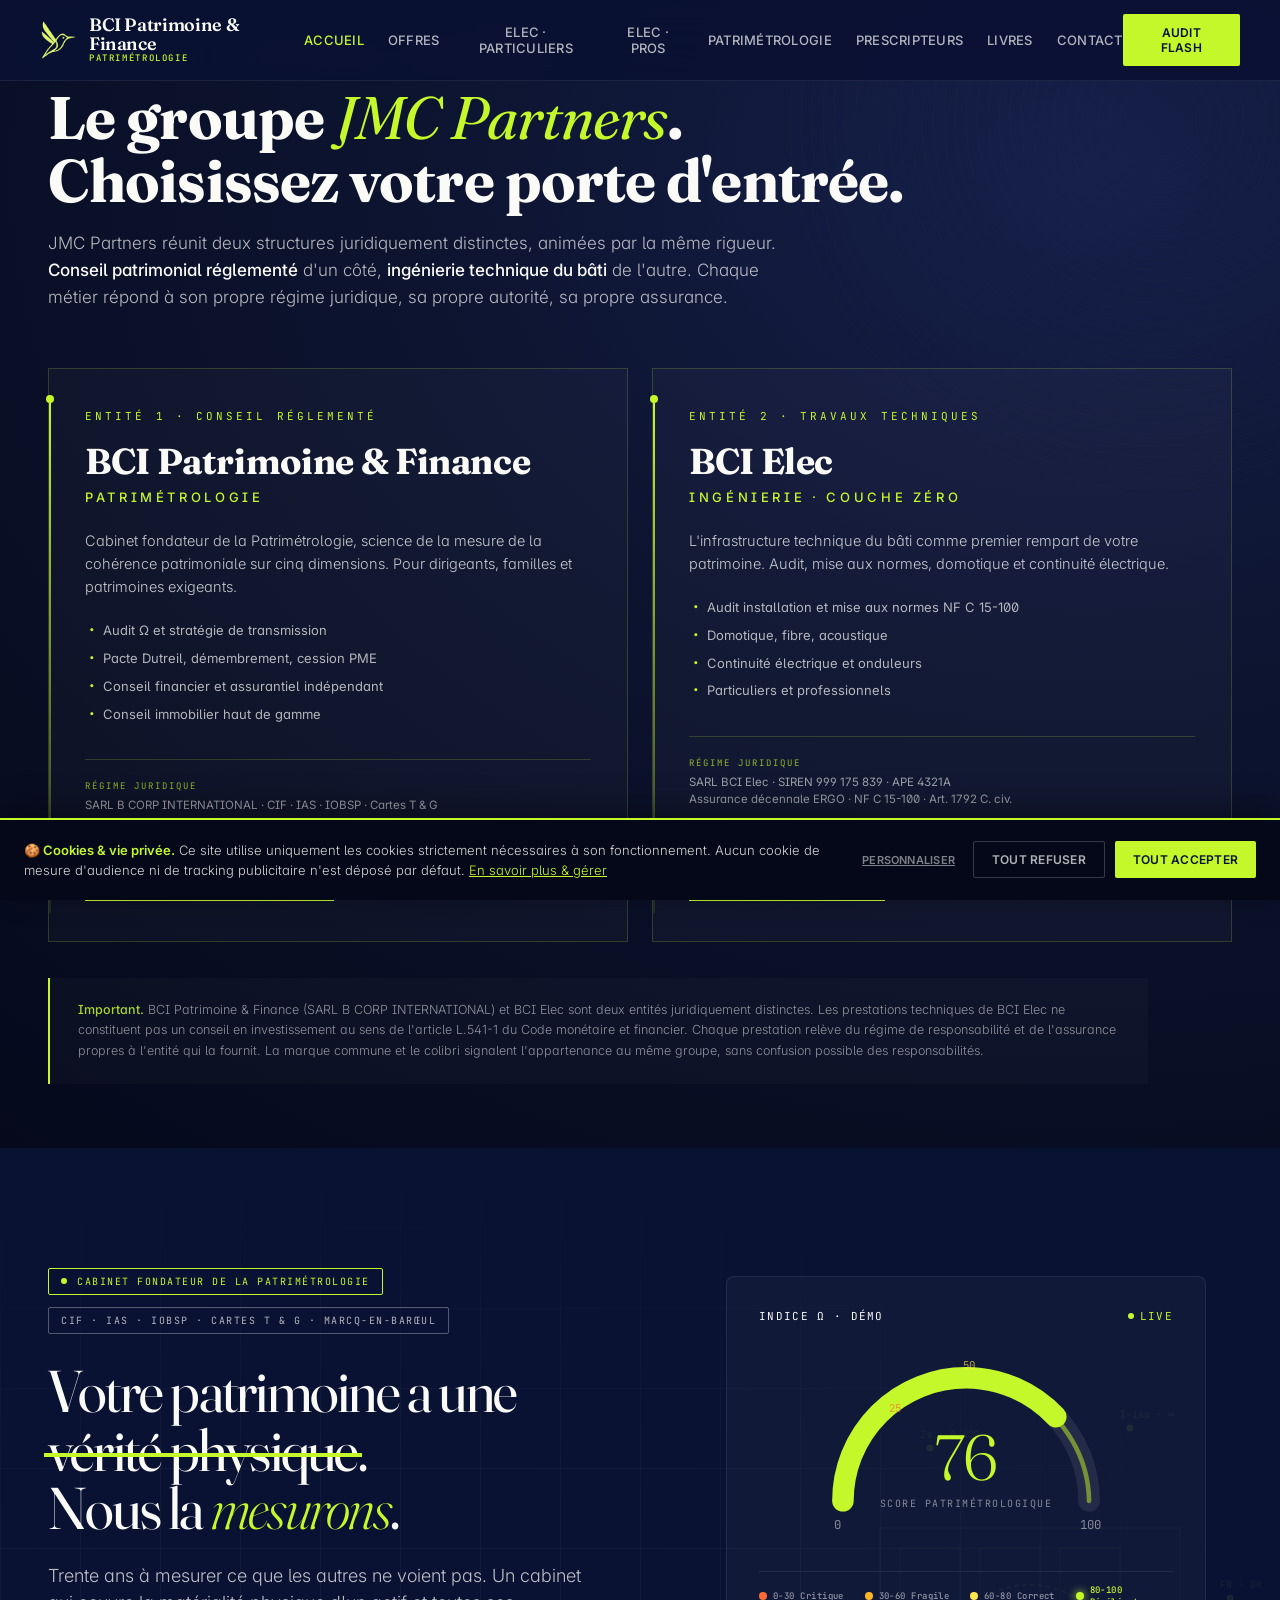
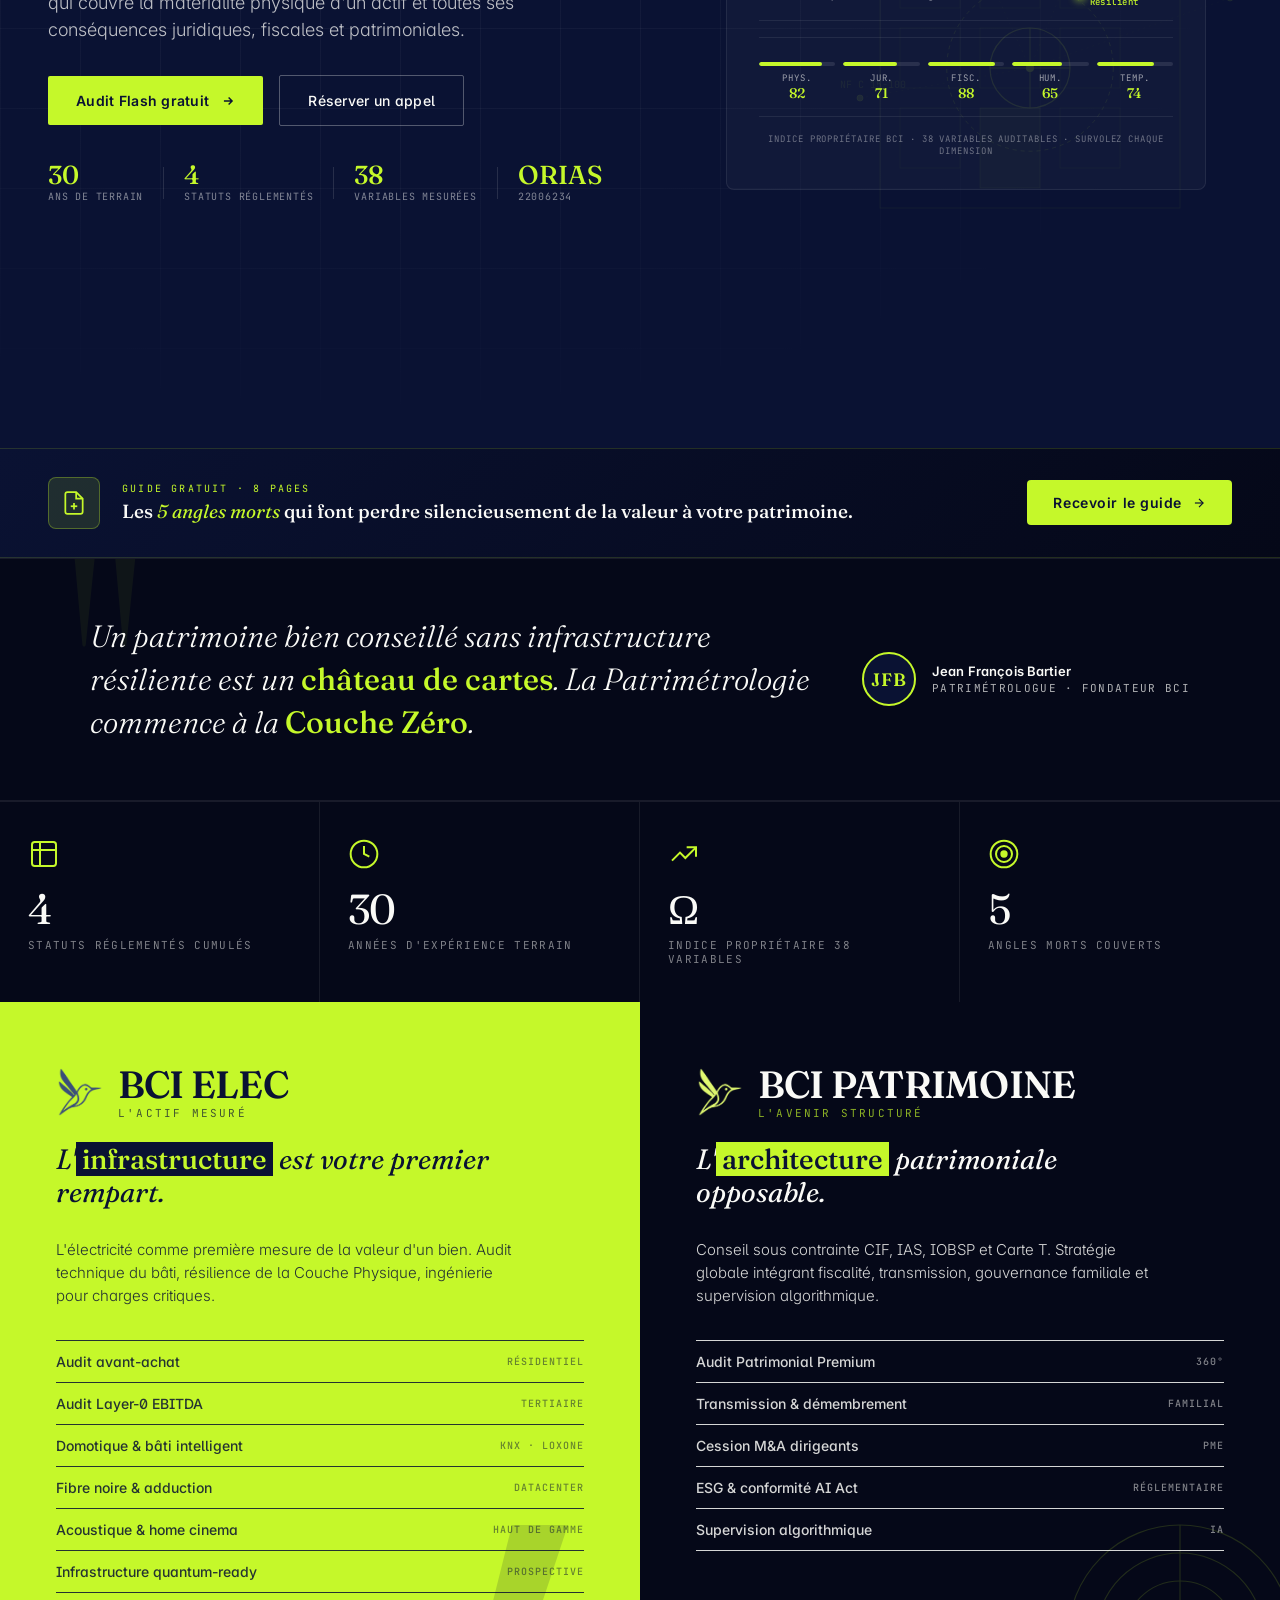
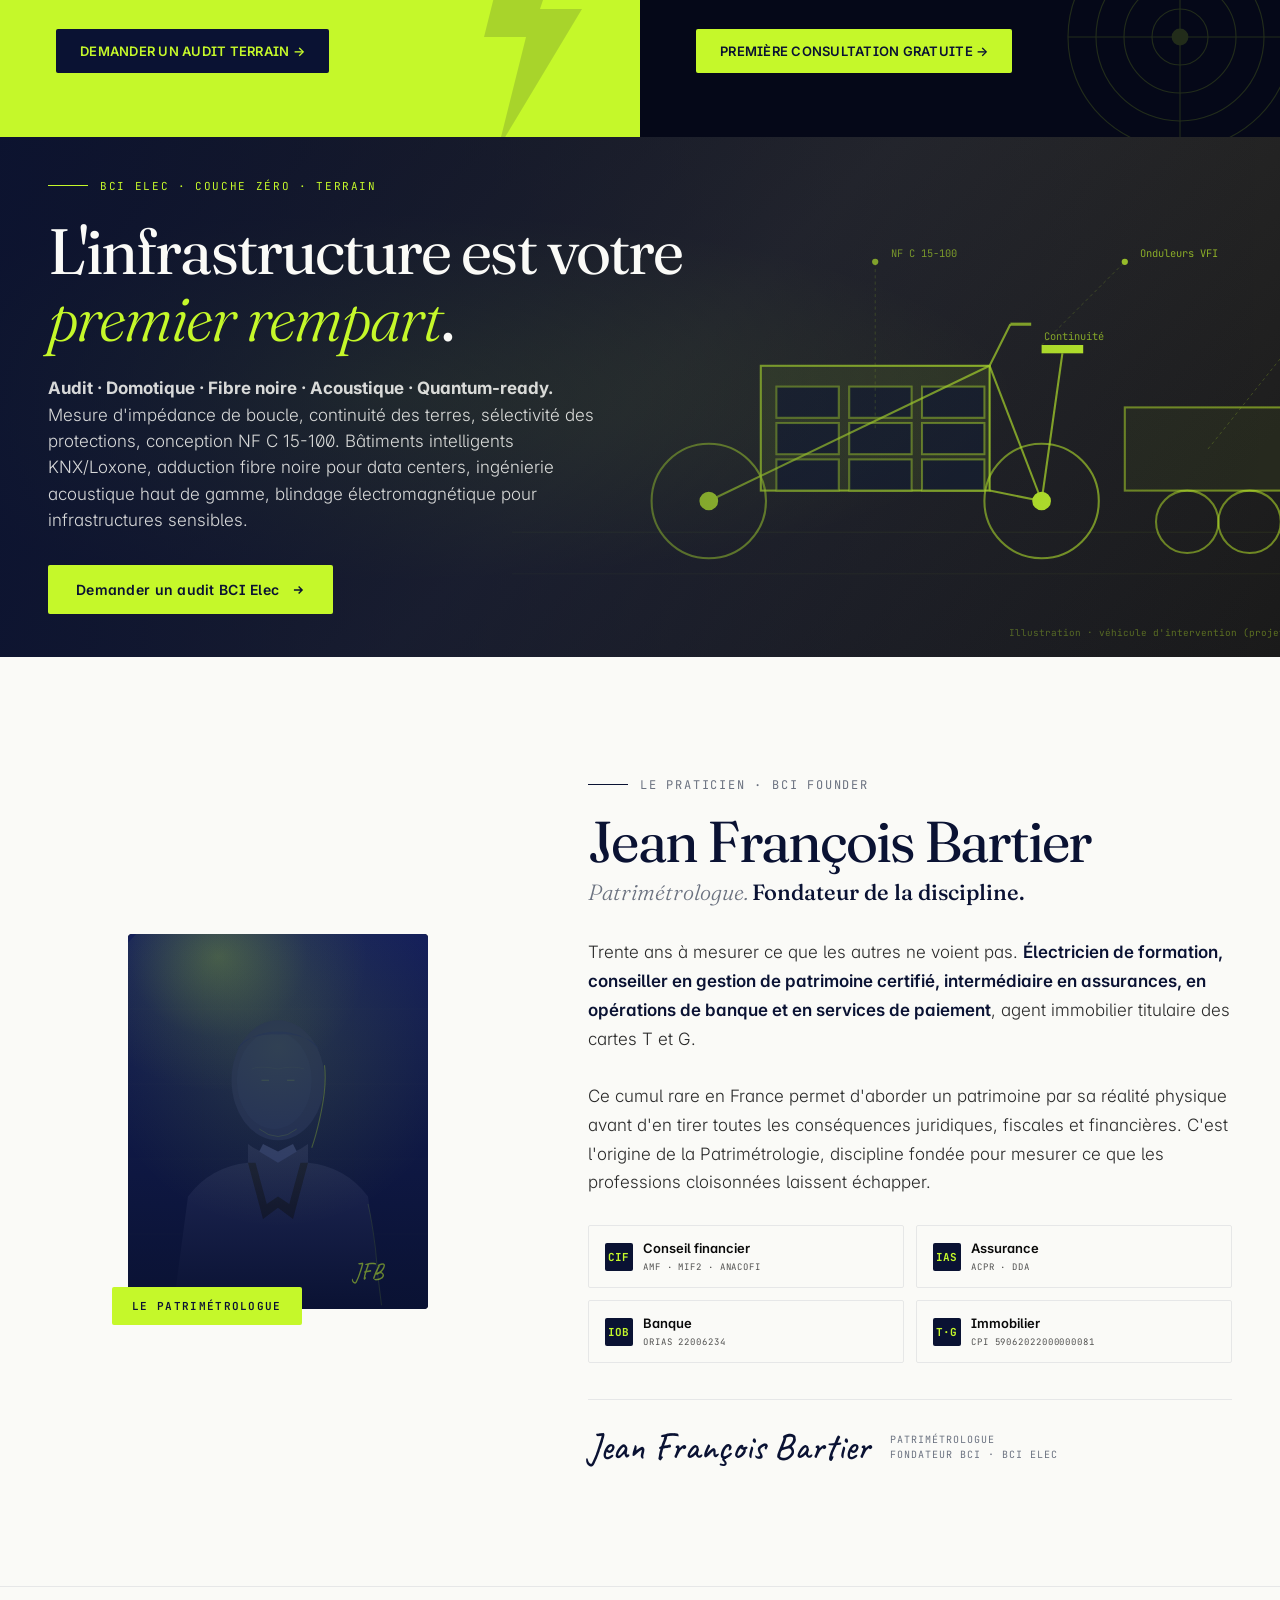
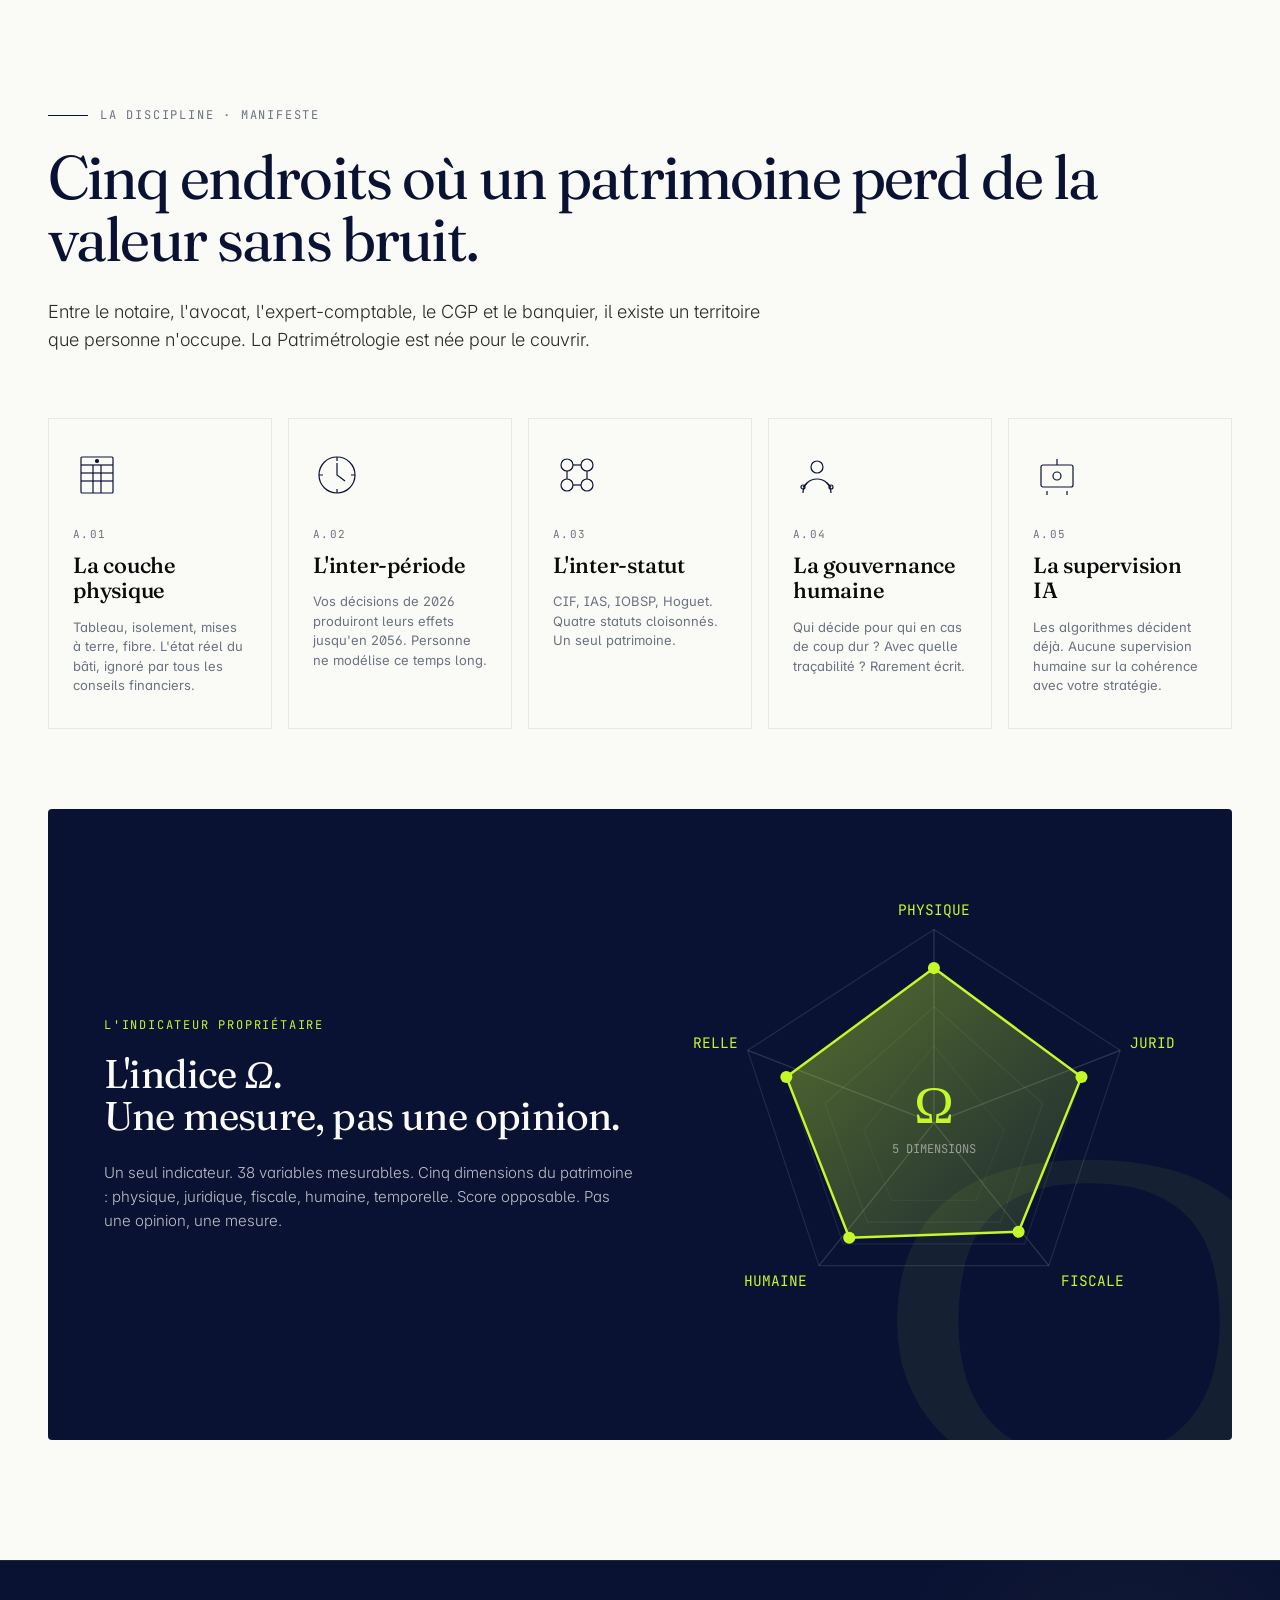
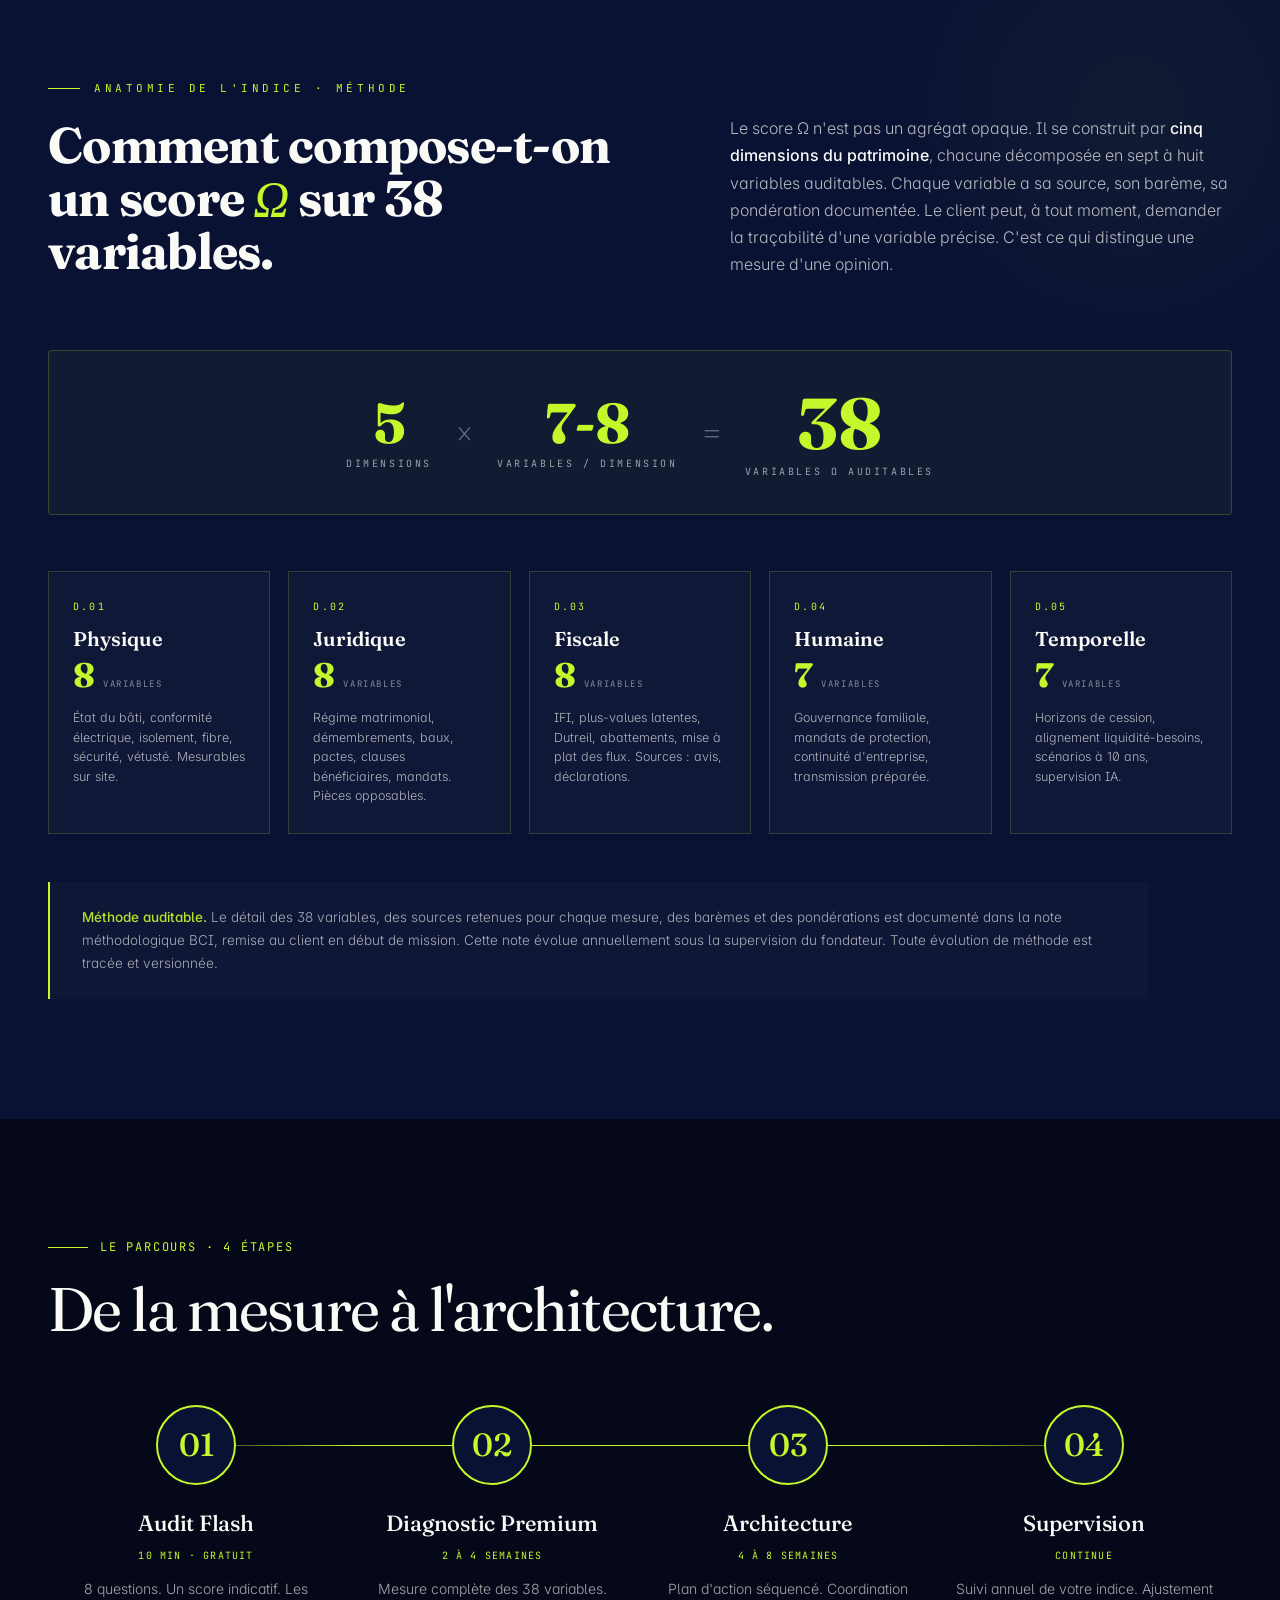
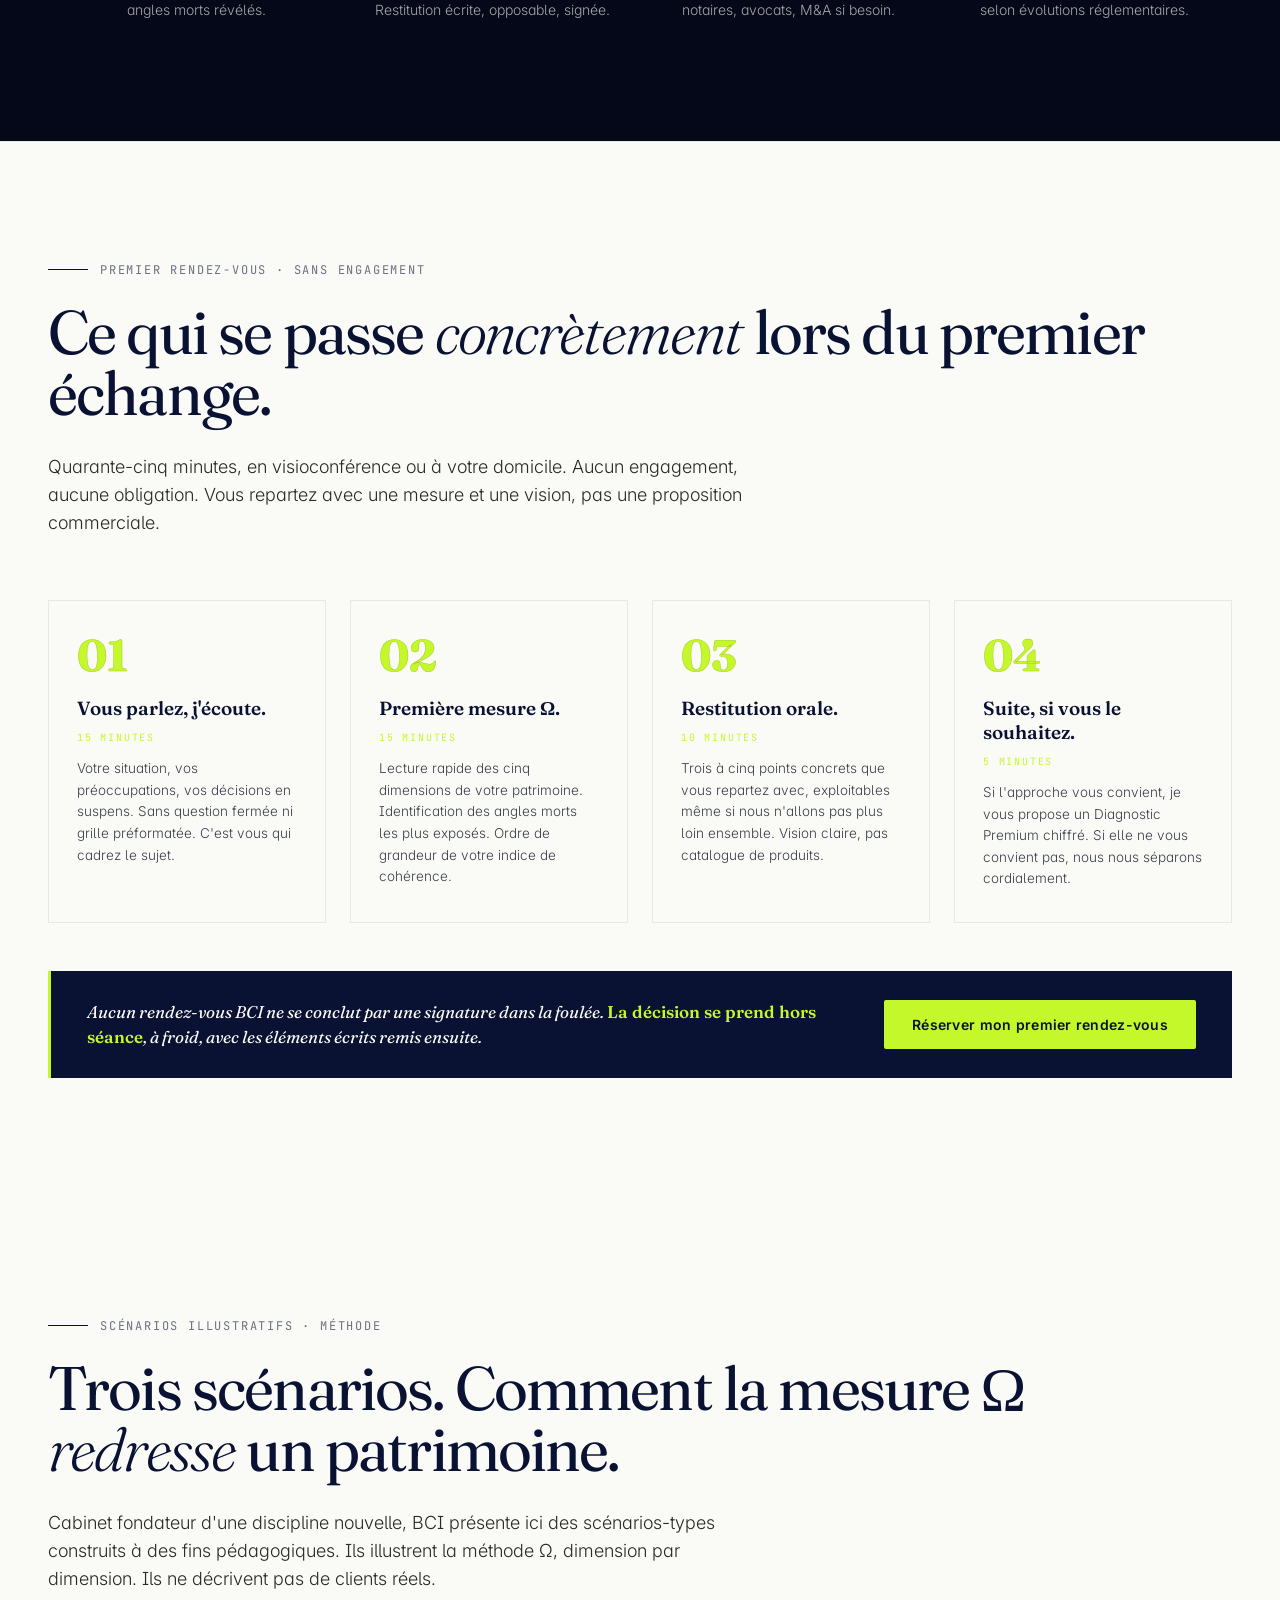
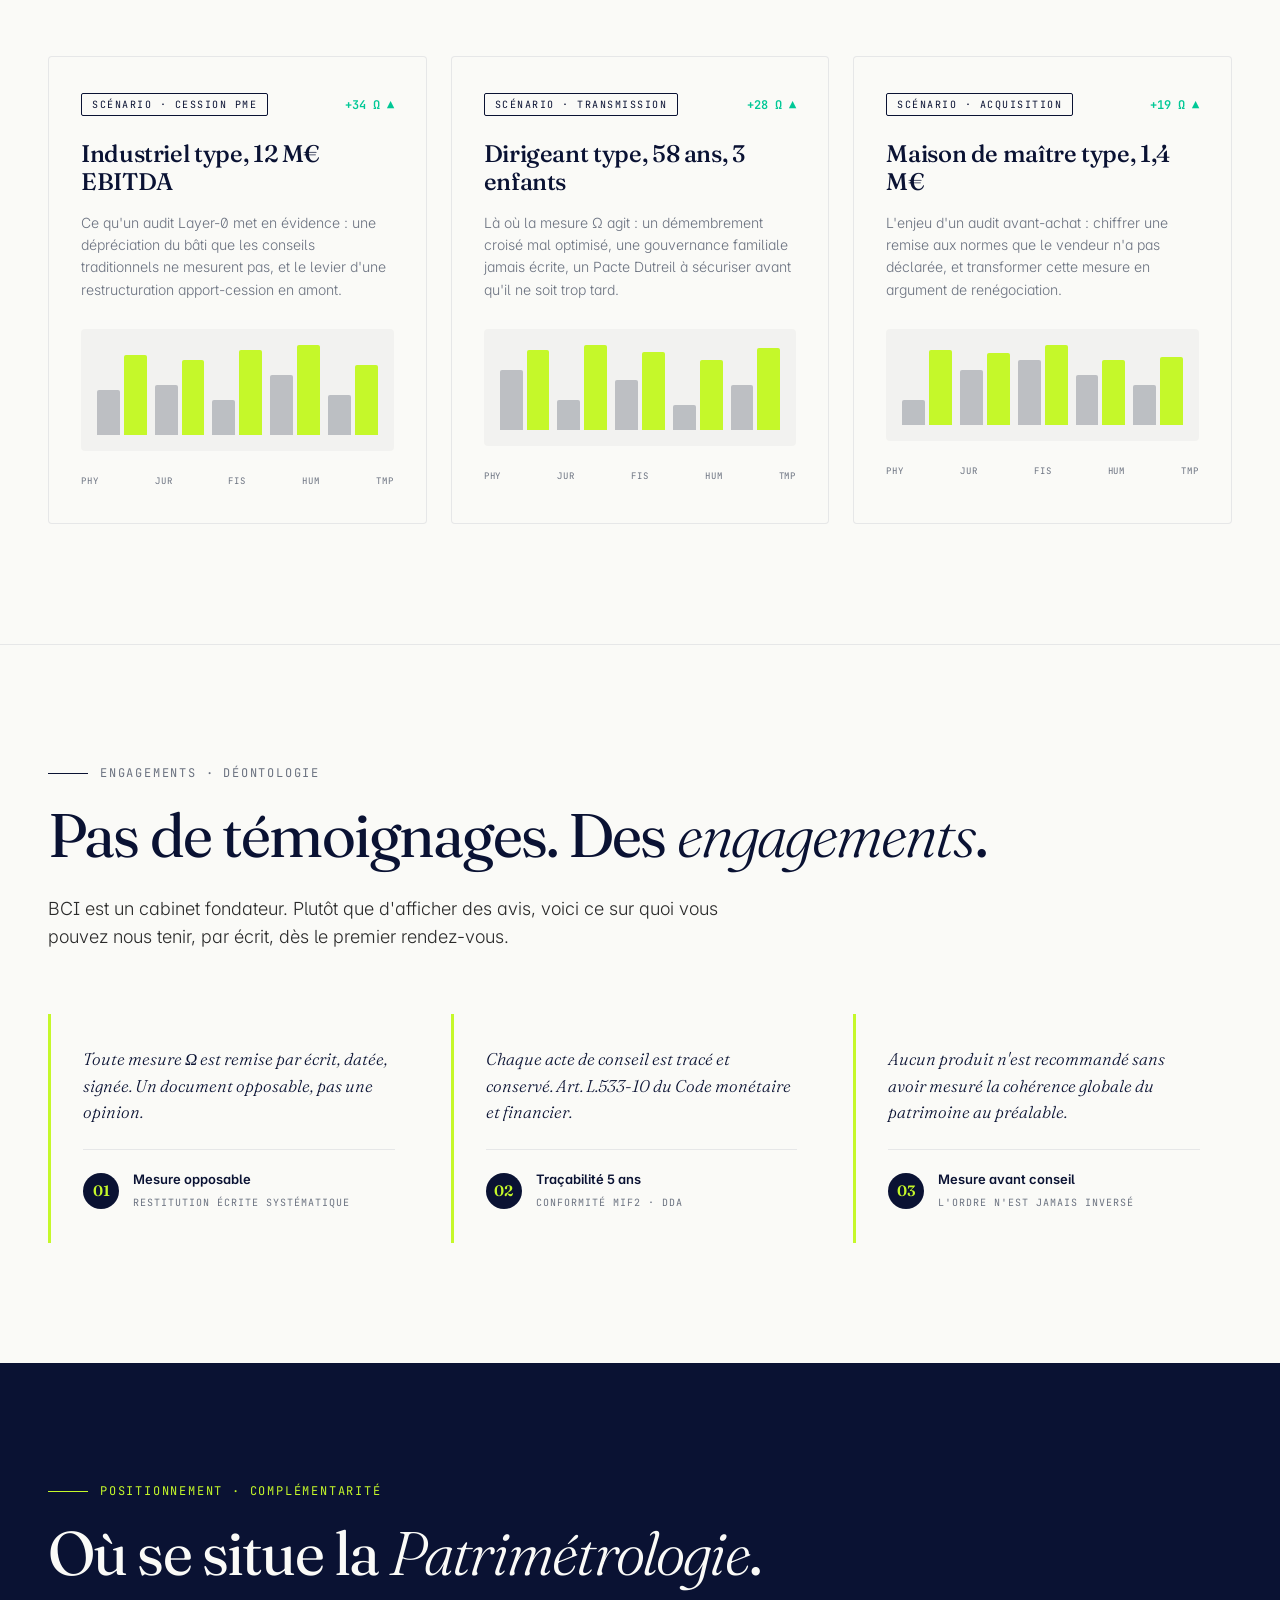
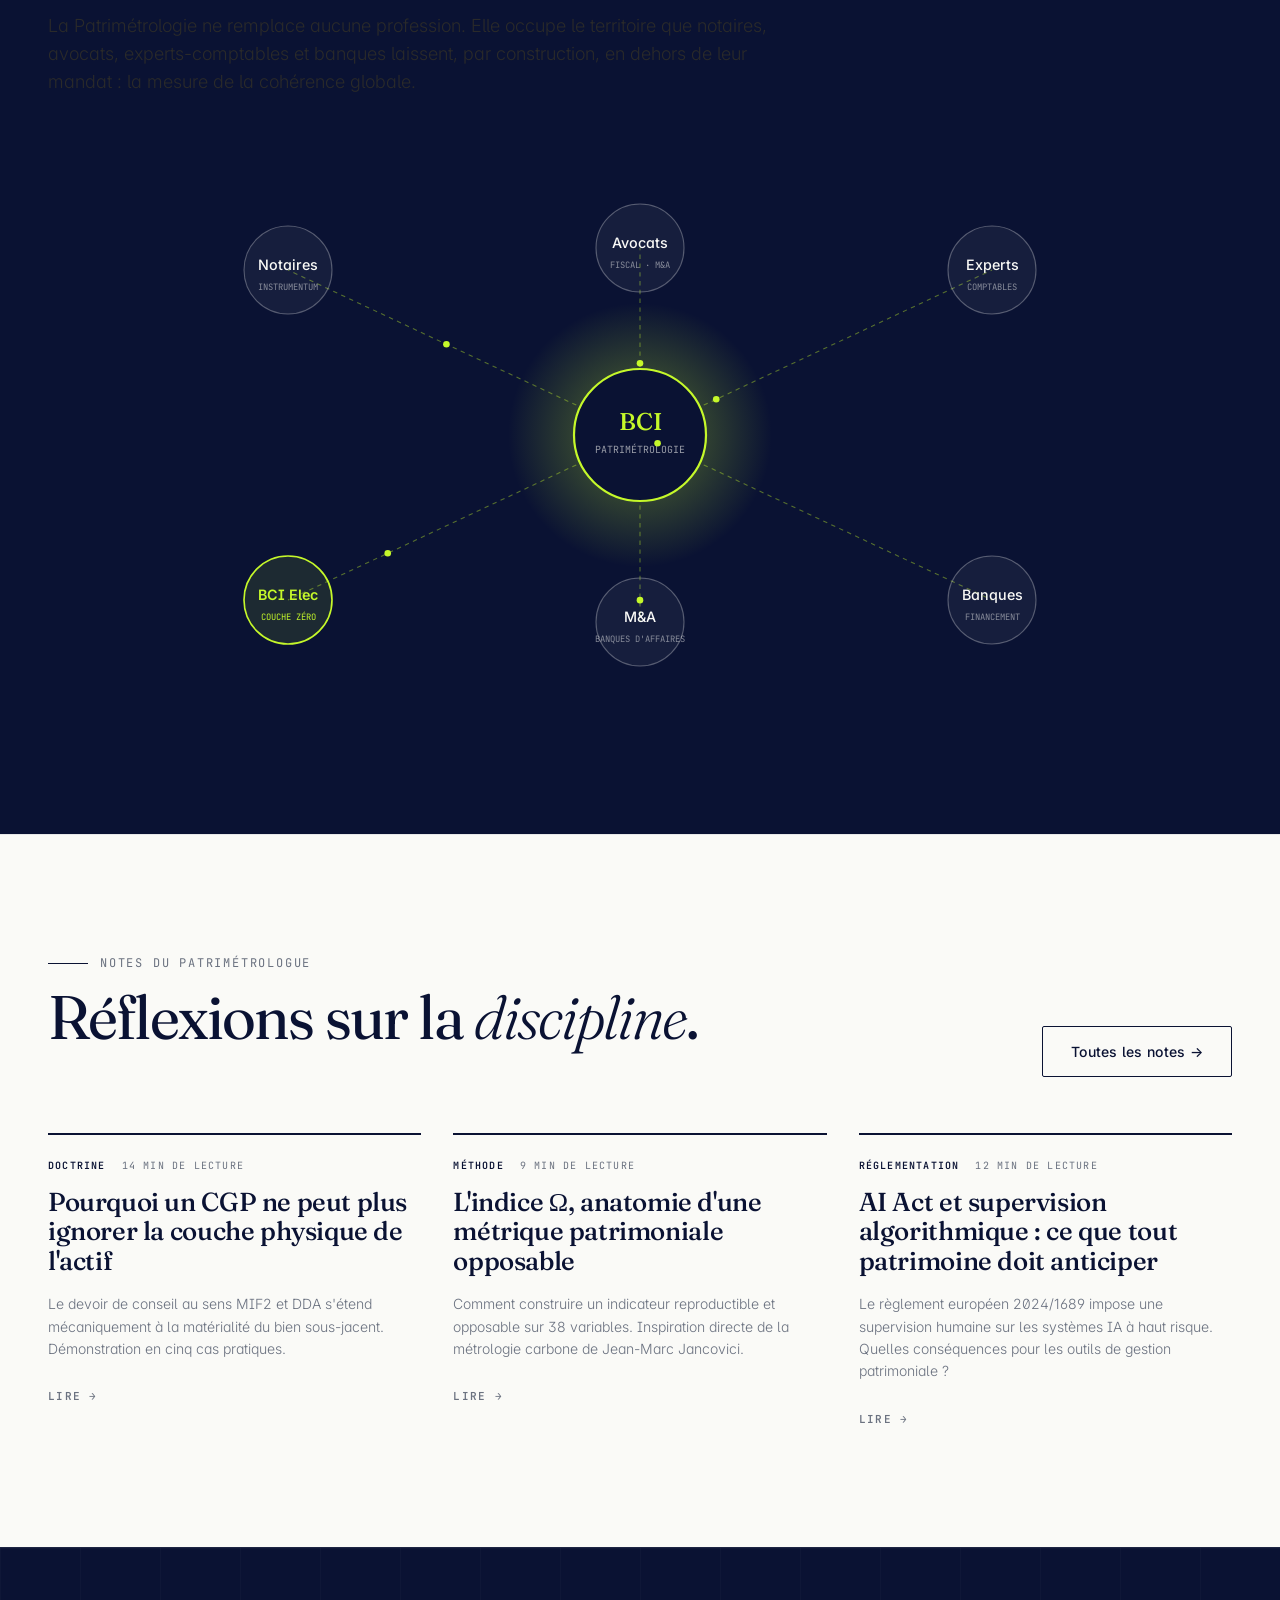
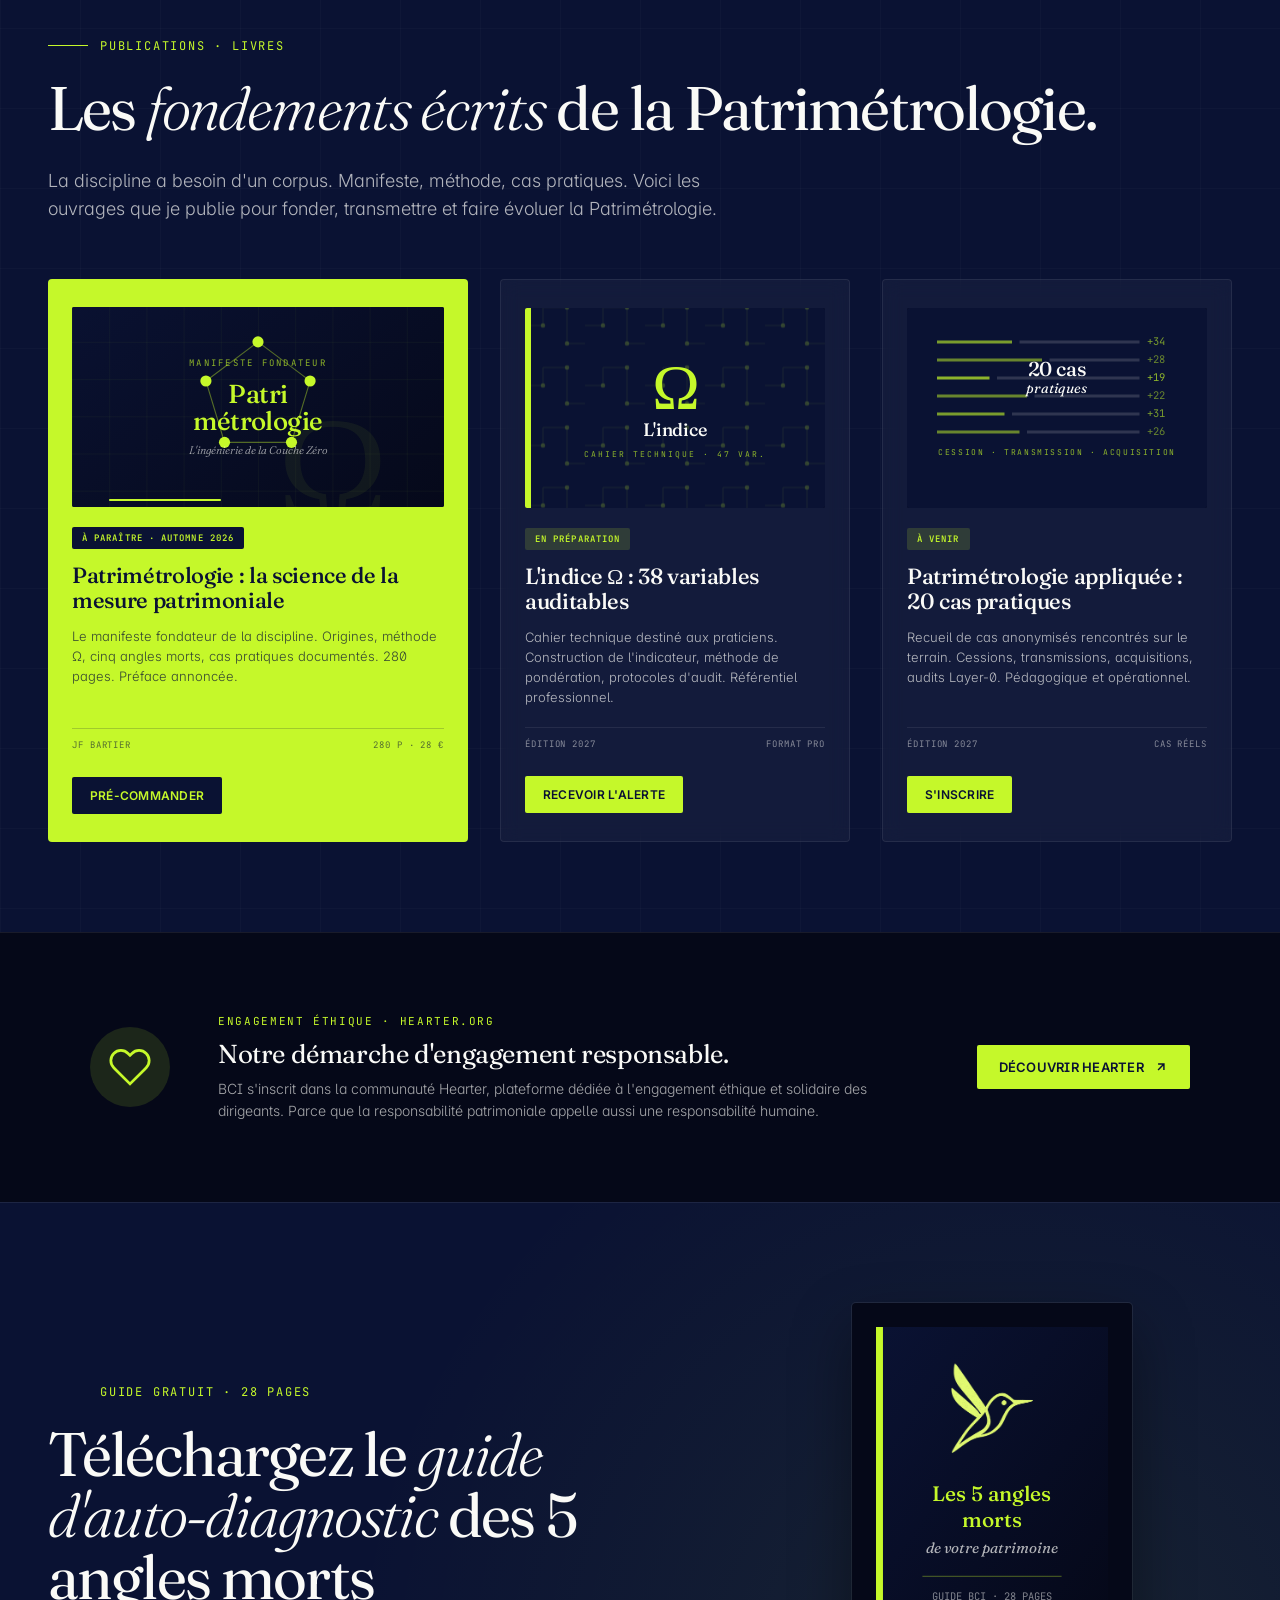
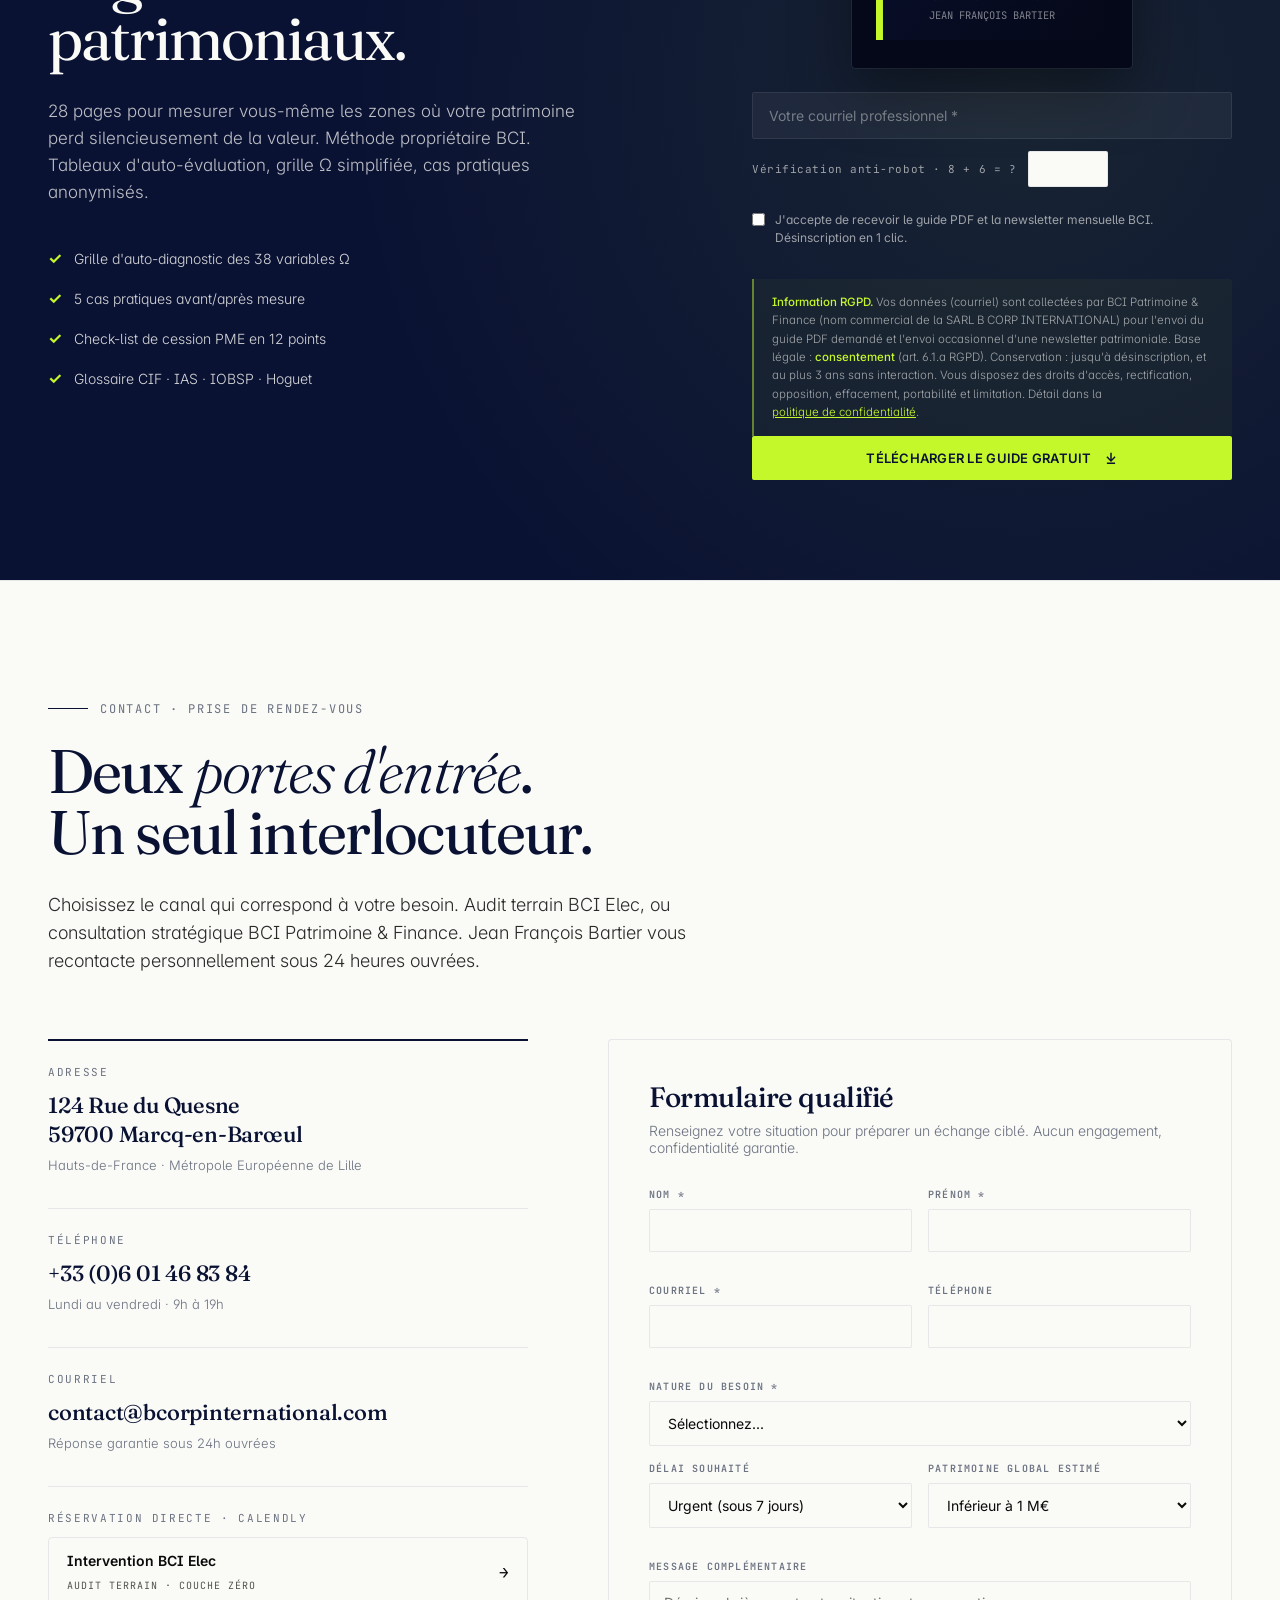
==== commit 4caaf700: "Add files via upload" ====
--- a/index.html
+++ b/index.html
@@ -1,600 +1,4881 @@
-<!doctype html>
+<!DOCTYPE html>
 <html lang="fr">
 <head>
-<meta charset="utf-8">
-<meta name="viewport" content="width=device-width,initial-scale=1">
-<title>Hearter, Redonner du cœur à l'économie</title>
-<meta name="description" content="Hearter International développe la Monnaie du Cœur : un modèle d'investissement circulaire qui finance des projets à impact, du Bénin à la France.">
-<meta property="og:title" content="Hearter, Redonner du cœur à l'économie">
-<meta property="og:image" content="https://www.hearter.org/medias/images/new-affiche-officielle.jpg">
-<meta name="theme-color" content="#0C0E3A">
-<link rel="canonical" href="https://www.hearter.org/">
-<script type="application/ld+json">{"@context":"https://schema.org","@type":"NGO","name":"Hearter International AISBL","alternateName":"Hearter, La Monnaie du Coeur","url":"https://www.hearter.org/","logo":"https://www.hearter.org/logo-official.png","foundingDate":"2019","description":"Hearter developpe la Monnaie du Coeur : un modele d'investissement circulaire qui finance des projets a impact et accompagne la RSE/CSRD des entreprises.","areaServed":["France","Benin","Cameroun","Nigeria"],"sameAs":["https://www.hearter.org/"]}</script>
-<link rel="icon" href="logo.svg">
-<link rel="preconnect" href="https://fonts.googleapis.com"><link rel="preconnect" href="https://fonts.gstatic.com" crossorigin>
-<link href="https://fonts.googleapis.com/css2?family=Fraunces:opsz,wght@9..144,400;9..144,500;9..144,600;9..144,700&family=Inter:wght@400;500&display=swap" rel="stylesheet">
+<meta charset="UTF-8">
+<meta name="viewport" content="width=device-width, initial-scale=1.0">
+
+<!-- === SEO : Title & Description === -->
+<title>BCI Patrimoine &amp; Finance · Patrimétrologie | Cabinet fondateur de la Patrimétrologie</title>
+<meta name="description" content="BCI · Cabinet fondateur de la Patrimétrologie. Audit patrimonial 360° (CIF/IAS/IOBSP/Carte T) et infrastructure électrique haut de gamme (domotique, fibre noire). Indice Ω opposable. Hauts-de-France.">
+<meta name="keywords" content="patrimétrologie, conseil patrimonial Lille, CGP Marcq-en-Barœul, audit patrimoine, indice oméga, électricien Lille, domotique KNX, fibre noire, audit avant achat, transmission entreprise, cession PME">
+<meta name="author" content="Jean François Bartier · BCI">
+<meta name="robots" content="index, follow, max-snippet:-1, max-image-preview:large">
+<meta name="geo.region" content="FR-HDF">
+<meta name="geo.placename" content="Marcq-en-Barœul">
+<meta name="geo.position" content="50.6669;3.0931">
+<meta name="ICBM" content="50.6669, 3.0931">
+<link rel="canonical" href="https://bcorpinternational.com/">
+
+<!-- === Open Graph (Facebook, LinkedIn, WhatsApp) === -->
+<meta property="og:type" content="website">
+<meta property="og:locale" content="fr_FR">
+<meta property="og:site_name" content="BCI Patrimoine &amp; Finance · Patrimétrologie">
+<meta property="og:title" content="BCI Patrimoine &amp; Finance · Patrimétrologie">
+<meta property="og:description" content="Cabinet fondateur de la Patrimétrologie. La seule discipline qui mesure simultanément la réalité physique d'un actif et ses conséquences juridiques, fiscales et patrimoniales.">
+<meta property="og:url" content="https://bcorpinternational.com/">
+<meta property="og:image" content="https://bcorpinternational.com/og-image.jpg">
+<meta property="og:image:width" content="1200">
+<meta property="og:image:height" content="630">
+<meta property="og:image:alt" content="BCI Patrimoine &amp; Finance · Patrimétrologie · Colibri en vol sur fond bleu nuit">
+
+<!-- === Twitter Cards === -->
+<meta name="twitter:card" content="summary_large_image">
+<meta name="twitter:title" content="BCI Patrimoine &amp; Finance · Patrimétrologie">
+<meta name="twitter:description" content="Cabinet fondateur de la Patrimétrologie. Architecture patrimoniale opposable et mesure de la Couche Zéro physique des actifs.">
+
+<!-- === JSON-LD Schema.org === -->
+<script type="application/ld+json">
+{
+  "@context": "https://schema.org",
+  "@graph": [
+    {
+      "@type": "ProfessionalService",
+      "@id": "https://bcorpinternational.com/#organization",
+      "name": "BCI Patrimoine & Finance",
+      "alternateName": ["BCI", "BCI Patrimétrologie", "BCI Patrimoine", "BCI Patrimoine et Finance", "BCI Elec"],
+      "url": "https://bcorpinternational.com",
+      "logo": "https://bcorpinternational.com/logo.png",
+      "image": "https://bcorpinternational.com/og-image.jpg",
+      "description": "Cabinet fondateur de la Patrimétrologie. Audit patrimonial 360° sous statuts cumulés CIF, IAS, IOBSP et Cartes T & G. Ingénierie d'infrastructures électriques haut de gamme.",
+      "foundingDate": "1992",
+      "address": {
+        "@type": "PostalAddress",
+        "streetAddress": "124 Rue du Quesne",
+        "addressLocality": "Marcq-en-Barœul",
+        "postalCode": "59700",
+        "addressRegion": "Hauts-de-France",
+        "addressCountry": "FR"
+      },
+      "geo": {
+        "@type": "GeoCoordinates",
+        "latitude": 50.6669,
+        "longitude": 3.0931
+      },
+      "telephone": "+33601468384",
+      "email": "contact@bcorpinternational.com",
+      "areaServed": {
+        "@type": "Country",
+        "name": "France"
+      },
+      "priceRange": "€€€€",
+      "openingHoursSpecification": {
+        "@type": "OpeningHoursSpecification",
+        "dayOfWeek": ["Monday", "Tuesday", "Wednesday", "Thursday", "Friday"],
+        "opens": "09:00",
+        "closes": "19:00"
+      },
+      "founder": {
+        "@id": "https://bcorpinternational.com/#person"
+      },
+      "knowsAbout": [
+        "Patrimétrologie",
+        "Conseil en investissements financiers",
+        "Intermédiation en assurances",
+        "Intermédiation en opérations de banque",
+        "Audit électrique",
+        "Domotique",
+        "Fibre noire",
+        "Cession PME",
+        "Transmission familiale"
+      ],
+      "identifier": [
+        {"@type": "PropertyValue", "propertyID": "RCS", "value": "415 014 539 Lille Métropole"},
+        {"@type": "PropertyValue", "propertyID": "ORIAS", "value": "22006234"},
+        {"@type": "PropertyValue", "propertyID": "CPI", "value": "59062022000000081"},
+        {"@type": "PropertyValue", "propertyID": "SIREN_BCI_ELEC", "value": "999 175 839"}
+      ]
+    },
+    {
+      "@type": "Person",
+      "@id": "https://bcorpinternational.com/#person",
+      "name": "Jean François Bartier",
+      "jobTitle": "Patrimétrologue, Fondateur BCI",
+      "description": "Patrimétrologue, fondateur de la discipline. Conseiller en gestion de patrimoine certifié (CIF), intermédiaire en assurances (IAS), intermédiaire en opérations de banque (IOBSP), agent immobilier (Cartes T et G), électricien de formation.",
+      "url": "https://bcorpinternational.com",
+      "sameAs": [
+        "https://www.linkedin.com/in/jean-francois-bartier/"
+      ],
+      "knowsAbout": ["Patrimétrologie", "Indice Ω", "Architecture patrimoniale"],
+      "worksFor": {
+        "@id": "https://bcorpinternational.com/#organization"
+      }
+    },
+    {
+      "@type": "WebSite",
+      "@id": "https://bcorpinternational.com/#website",
+      "url": "https://bcorpinternational.com",
+      "name": "BCI Patrimoine & Finance · Patrimétrologie",
+      "publisher": {
+        "@id": "https://bcorpinternational.com/#organization"
+      },
+      "inLanguage": "fr-FR"
+    },
+    {
+      "@type": "DefinedTerm",
+      "name": "Patrimétrologie",
+      "description": "Science pluridisciplinaire de la mesure exacte, de l'architecture systémique et de la certification de la cohérence patrimoniale, intégrant les dimensions juridiques, fiscales, financières, techniques et humaines du patrimoine.",
+      "inDefinedTermSet": "https://bcorpinternational.com/glossaire"
+    }
+  ]
+}
+</script>
+
+<link rel="preconnect" href="https://fonts.googleapis.com">
+<link rel="preconnect" href="https://fonts.gstatic.com" crossorigin>
+<link href="https://fonts.googleapis.com/css2?family=Fraunces:opsz,wght@9..144,300;9..144,400;9..144,500;9..144,600;9..144,700;9..144,900&family=JetBrains+Mono:wght@400;500;700&family=Inter:wght@300;400;500;600;700&family=Caveat:wght@400;500;600&display=swap" rel="stylesheet">
+
 <style>
-:root{--navy:#081229;--navy2:#0C1C40;--ivory:#F5F7FC;--red:#FF0033;--sky:#9FC2EA;--muted:#9aa6c4;--line:rgba(245,247,252,.13);--grey:#EEF1F7;--paper:#ffffff;}
-*{box-sizing:border-box;margin:0;padding:0}
-html{scroll-behavior:smooth}
-body{font-family:Inter,system-ui,sans-serif;color:var(--ivory);background:var(--navy);line-height:1.7;font-size:17px;overflow-x:hidden}
-h1,h2,h3{font-family:Fraunces,Georgia,serif;font-weight:500;line-height:1.04;letter-spacing:-.02em}
-a{color:inherit;text-decoration:none}img{display:block;max-width:100%}
-.grain{position:fixed;inset:0;z-index:6;pointer-events:none;opacity:.05;mix-blend-mode:overlay;background-image:url("data:image/svg+xml,%3Csvg xmlns='http://www.w3.org/2000/svg' width='120' height='120'%3E%3Cfilter id='n'%3E%3CfeTurbulence type='fractalNoise' baseFrequency='0.85' numOctaves='2'/%3E%3C/filter%3E%3Crect width='100%25' height='100%25' filter='url(%23n)'/%3E%3C/svg%3E")}
-.wrap{max-width:1220px;margin:0 auto;padding:0 34px}
-.eyebrow{font-size:.72rem;letter-spacing:.26em;text-transform:uppercase;color:var(--sky)}
-.accent{color:var(--red)}.muted{color:var(--muted)}
-nav.bar{position:fixed;inset:0 0 auto 0;z-index:70;background:rgba(12,14,58,.55);backdrop-filter:blur(16px);border-bottom:1px solid var(--line)}
-.navin{display:flex;align-items:center;gap:14px;max-width:1300px;margin:0 auto;padding:10px 30px}
-.brand{display:flex;align-items:center;gap:11px;font-family:Fraunces;font-size:1.2rem}.brand img{width:38px;height:38px}
-.links{margin-left:auto;display:flex;gap:1px;align-items:center;flex-wrap:wrap}
-.links a{padding:8px 11px;border-radius:8px;font-size:.86rem;color:#d2dae9;transition:.2s}
-.links a:hover{color:#fff;background:rgba(242,238,228,.07)}.links a.pro{border:1px solid var(--line)}
-.lang{display:flex;border:1px solid var(--line);border-radius:8px;overflow:hidden;margin-left:6px}
-.lang button{background:none;border:0;color:var(--muted);font:inherit;font-size:.8rem;padding:6px 9px;cursor:pointer}
-.lang button.on{background:rgba(242,238,228,.13);color:#fff}
-.hero{position:relative;min-height:100vh;display:flex;align-items:center;overflow:hidden;padding:130px 0 40px}
-.hero .grid{display:grid;grid-template-columns:1.05fr .95fr;gap:40px;align-items:center;width:100%}
-.hero>*{position:relative;z-index:2}
-.hero .eyebrow,.hero h1,.hero .sig,.hero p,.hero .btns{opacity:0;transform:translateY(28px);animation:up .9s cubic-bezier(.2,.7,.2,1) forwards}
-.hero h1{animation-delay:.1s}.hero .sig{animation-delay:.24s}.hero p{animation-delay:.36s}.hero .btns{animation-delay:.48s}
-@keyframes up{to{opacity:1;transform:none}}
-.hero h1{font-size:clamp(3rem,6.4vw,5.8rem);font-weight:600;max-width:13ch}
-.hero .sig{font-style:italic;color:var(--sky);font-size:clamp(1.1rem,2.2vw,1.6rem);margin-top:20px;font-family:Fraunces}
-.hero p.lead{max-width:480px;margin:22px 0 34px;color:#dde2f2;font-size:1.12rem}
-.cyc{justify-self:center;width:min(460px,90%)}.cyc .num{fill:var(--red);font-size:15px;font-weight:600;font-family:Fraunces}.cyc .lbl{fill:#cdd6e9;font-size:13px}
-.btns{display:flex;gap:14px;flex-wrap:wrap}
-.btn{font-family:Inter;font-weight:500;padding:15px 28px;border-radius:12px;font-size:.98rem;transition:transform .15s,filter .2s,border-color .2s;cursor:pointer;border:1px solid transparent;display:inline-flex;align-items:center;gap:9px;will-change:transform}
-.btn.primary{background:var(--red);color:#fff}.btn.primary:hover{filter:brightness(1.1)}
-.btn.ghost{border-color:rgba(242,238,228,.45);color:#fff}.btn.ghost:hover{border-color:#fff}
-.marq{border-top:1px solid var(--line);border-bottom:1px solid var(--line);overflow:hidden;white-space:nowrap;background:var(--navy2)}
-.marq .run{display:inline-block;padding:18px 0;animation:slide 30s linear infinite;font-family:Fraunces;font-size:1.6rem;color:var(--sky)}
-.marq .run span{margin:0 26px}.marq .run .dot{color:var(--red)}
-@keyframes slide{to{transform:translateX(-50%)}}
-section{padding:108px 0;position:relative}
-.shead{max-width:760px}.shead.ctr{margin:0 auto;text-align:center}
-.shead h2{font-size:clamp(2rem,4.2vw,3.2rem);margin-top:14px}.shead p{color:var(--muted);margin-top:16px;font-size:1.06rem}
-.reveal{opacity:0;transform:translateY(28px);transition:.8s cubic-bezier(.2,.7,.2,1)}.reveal.in{opacity:1;transform:none}
-.facts{display:grid;grid-template-columns:repeat(3,1fr);gap:18px;margin-top:44px;border-top:1px solid var(--line);padding-top:30px}
-.fact .n{font-family:Fraunces;font-size:2.2rem;color:var(--ivory)}.fact .l{color:var(--muted);font-size:.9rem;margin-top:4px}
-.two{display:grid;grid-template-columns:1fr 1fr;gap:54px;align-items:center}
-.cycle{display:grid;grid-template-columns:repeat(4,1fr);gap:18px;margin-top:52px}
-.step{border-top:2px solid var(--line);padding:22px 4px 0;transition:.3s}.step:hover{border-color:var(--red)}
-.step .num{font-family:Fraunces;color:var(--red);font-size:2.2rem;line-height:1}.step h3{font-size:1.25rem;margin:12px 0 6px}.step p{color:var(--muted);font-size:.9rem}
-.micro{text-align:center;color:var(--muted);font-size:.82rem;margin-top:38px}
-.band{background:var(--ivory);color:var(--navy);text-align:center}
-.band .statement{font-family:Fraunces;font-weight:600;font-size:clamp(2.3rem,6.6vw,5rem);line-height:1.02;letter-spacing:-.025em;max-width:15ch;margin:0 auto}.band .accent{color:var(--red)}
-.slot{position:relative;background:var(--navy2);border:1px solid var(--line);border-radius:16px;overflow:hidden}
-.slot .ph{position:absolute;inset:0;display:flex;flex-direction:column;align-items:center;justify-content:center;text-align:center;gap:8px;color:var(--muted);padding:14px;font-size:.82rem}
-.slot .ph svg{width:30px;height:30px;stroke:var(--sky);stroke-width:1.4;fill:none;opacity:.7}
-.slot img{position:relative;z-index:1;width:100%;height:100%;object-fit:cover;transition:transform 1s,filter .6s;filter:grayscale(60%) brightness(.96)}
-.slot:hover img{filter:none;transform:scale(1.05)}
-.galA{display:grid;grid-template-columns:1.5fr 1fr 1fr;grid-auto-rows:230px;gap:14px;margin-top:38px}
-.galA .slot:first-child{grid-row:span 2}
-.projects{display:grid;grid-template-columns:repeat(auto-fit,minmax(260px,1fr));gap:20px;margin-top:50px}
-.proj{background:var(--navy2);border:1px solid var(--line);border-radius:18px;overflow:hidden;transition:.25s}
-.proj:hover{transform:translateY(-6px);border-color:var(--sky)}
-.proj .slot{border:0;border-radius:0;height:170px}
-.proj .body{padding:24px}
-.proj .meta{display:flex;gap:8px;align-items:center;font-size:.74rem;color:var(--sky);text-transform:uppercase;letter-spacing:.1em}
-.proj .badge{background:rgba(255,0,51,.16);color:#f3b0ad;border:1px solid rgba(255,0,51,.4);padding:2px 9px;border-radius:20px;font-size:.7rem;letter-spacing:.06em}
-.proj h3{font-size:1.2rem;margin:12px 0 6px}.proj p{color:var(--muted);font-size:.9rem}.proj a{color:var(--sky);font-size:.85rem;display:inline-block;margin-top:12px}
-.film{display:grid;grid-template-columns:.78fr 1.22fr;gap:54px;align-items:center}
-.film .poster{position:relative;border-radius:16px;overflow:hidden;border:1px solid var(--line)}.film .poster img{width:100%}
-.film .play{position:absolute;inset:0;display:flex;align-items:center;justify-content:center}
-.film .play span{width:76px;height:76px;border-radius:50%;background:rgba(255,0,51,.95);display:flex;align-items:center;justify-content:center}.film .play svg{width:26px;height:26px;fill:#fff;margin-left:4px}
-.film .kicker{color:var(--sky);font-size:.72rem;letter-spacing:.2em;text-transform:uppercase}.film h2{font-size:clamp(1.9rem,3.6vw,2.8rem);margin:12px 0 14px}.film p{color:var(--muted)}
-.duo{display:grid;grid-template-columns:1fr 1fr;gap:24px;margin-top:48px}
-.tile{background:var(--navy2);border:1px solid var(--line);border-radius:20px;padding:38px}
-.tile .tag{font-size:.7rem;letter-spacing:.14em;text-transform:uppercase;color:var(--red);border:1px solid rgba(255,0,51,.45);padding:4px 11px;border-radius:20px}
-.tile h3{font-size:1.6rem;margin:16px 0 8px}.tile ul{list-style:none;margin-top:12px}
-.tile li{padding:8px 0 8px 28px;position:relative;color:#d4dbec;font-size:.96rem}
-.tile li:before{content:"";position:absolute;left:0;top:16px;width:12px;height:12px;border:1.5px solid var(--sky);border-radius:50%}
-.split{display:grid;grid-template-columns:1fr 1fr;gap:50px;align-items:center}
-ico svg,.iline svg{width:30px;height:30px;stroke:var(--sky);stroke-width:1.5;fill:none;stroke-linecap:round;stroke-linejoin:round}
-.note{max-width:760px;margin:26px auto 0;border:1px solid rgba(255,0,51,.4);border-radius:12px;padding:16px 20px;color:#f0cbc9;font-size:.86rem;text-align:center}
-footer{border-top:1px solid var(--line);padding:60px 0 32px;background:var(--navy2)}
-.fcols{display:grid;grid-template-columns:2fr repeat(4,1fr);gap:22px}
-footer h4{font-size:.8rem;letter-spacing:.1em;text-transform:uppercase;color:var(--sky);margin-bottom:12px}
-footer a{display:block;color:var(--muted);padding:4px 0;font-size:.9rem}footer a:hover{color:#fff}
-.legal{margin-top:34px;border-top:1px solid var(--line);padding-top:18px;color:#7a83a8;font-size:.8rem}
-@media(max-width:900px){.hero .grid,.two,.split,.film,.duo,.fcols{grid-template-columns:1fr}.cycle{grid-template-columns:1fr 1fr}.galA{grid-template-columns:1fr 1fr;grid-auto-rows:180px}.galA .slot:first-child{grid-row:auto}.facts{grid-template-columns:1fr}.links a{padding:6px 7px;font-size:.78rem}}
-#sprog{position:fixed;top:0;left:0;height:3px;width:0;background:var(--red);z-index:90}
-.links a{position:relative}
-.links a:after{content:"";position:absolute;left:11px;right:11px;bottom:4px;height:1px;background:var(--sky);transform:scaleX(0);transform-origin:left;transition:transform .25s}
-.links a:hover:after,.links a.act:after{transform:scaleX(1)}
-.tile,.proj,.feat{transition:transform .25s,border-color .25s,box-shadow .25s;will-change:transform}
-.tile:hover,.proj:hover{box-shadow:0 24px 60px rgba(0,0,0,.45)}
-.marq:hover .run{animation-play-state:paused}
-.skip{position:absolute;left:-999px;top:0;z-index:200;background:var(--red);color:#fff;padding:10px 16px}
-.skip:focus{left:0}
-a:focus-visible,button:focus-visible{outline:2px solid var(--sky);outline-offset:3px}
-.burger{display:none;background:none;border:1px solid var(--line);border-radius:8px;width:44px;height:38px;cursor:pointer;flex-direction:column;gap:4px;align-items:center;justify-content:center}
-.burger span{width:18px;height:2px;background:var(--ivory);transition:.25s}
-.burger.open span:nth-child(1){transform:translateY(6px) rotate(45deg)}
-.burger.open span:nth-child(2){opacity:0}
-.burger.open span:nth-child(3){transform:translateY(-6px) rotate(-45deg)}
-.navcta{background:var(--red)!important;color:#fff!important}
-@media(max-width:1040px){.burger{display:flex;margin-left:auto;order:2}
- .links{position:fixed;inset:62px 0 auto 0;background:rgba(12,14,58,.98);backdrop-filter:blur(16px);flex-direction:column;align-items:stretch;gap:0;padding:14px 26px 26px;border-bottom:1px solid var(--line);transform:translateY(-130%);transition:transform .32s;max-height:88vh;overflow:auto;margin-left:0}
- .links.open{transform:none}
- .links a{padding:14px 4px;font-size:1.02rem;border-bottom:1px solid var(--line)}
- .lang{margin:14px 0 0;width:max-content}}
-@media(prefers-reduced-motion:reduce){*{animation-duration:.001s!important;transition:none!important}}
-.ava{width:66px;height:66px;border-radius:50%;margin:0 auto 14px;display:flex;align-items:center;justify-content:center;font-family:Fraunces;font-size:1.35rem;color:var(--navy);background:var(--sky)}
-.ava.r{background:var(--red);color:#fff}
-.teamnet{display:flex;justify-content:center;gap:0;margin:8px auto 0}
-.hero .hbg{position:absolute;inset:0;z-index:0;background:#081229 url("https://loremflickr.com/1600/900/elephant,africa,water?lock=41") center/cover no-repeat;filter:grayscale(.2) brightness(.66) saturate(1.2)}
-.hero .hbg:after{content:"";position:absolute;inset:0;background:linear-gradient(180deg,rgba(8,18,41,.5),rgba(8,18,41,.8))}
-.hero .wrap{position:relative;z-index:2}
-.light{background:var(--grey);color:#0c1838}
-.light h1,.light h2,.light h3{color:#0c1838}
-.light .eyebrow{color:#1d54b0}
-.light .muted{color:#54607c}
-.light .btn.ghost{border-color:#0c1838;color:#0c1838}
-.light .tile{background:#fff;border-color:rgba(12,24,56,.1);color:#0c1838;box-shadow:0 10px 30px rgba(12,24,56,.06)}
-.light .tile .muted{color:#54607c}
-.fab{position:fixed;right:22px;bottom:22px;z-index:75;background:var(--red);color:#fff;border:0;border-radius:30px;padding:13px 22px;font:500 .95rem Inter,sans-serif;cursor:pointer;box-shadow:0 12px 32px rgba(0,0,0,.45)}
-.fab:hover{transform:translateY(-2px)}
-.drawer-ov{position:fixed;inset:0;background:rgba(4,8,20,.62);opacity:0;visibility:hidden;transition:.3s;z-index:96}
-.drawer-ov.open{opacity:1;visibility:visible}
-.drawer{position:fixed;top:0;right:0;height:100%;width:min(440px,92vw);background:var(--navy2);border-left:1px solid var(--line);transform:translateX(100%);transition:transform .4s cubic-bezier(.2,.7,.2,1);z-index:97;padding:34px 30px;overflow:auto}
-.drawer.open{transform:none}
-.drawer-x{position:absolute;top:14px;right:18px;background:none;border:0;color:var(--ivory);font-size:1.7rem;cursor:pointer;line-height:1}
-.drawer h3{font-size:1.6rem;margin:10px 0 14px}
-.drawer ul{list-style:none;margin:18px 0}.drawer li{padding:9px 0 9px 26px;position:relative;color:#d4dbec;font-size:.95rem}
-.drawer li:before{content:"";position:absolute;left:0;top:15px;width:11px;height:11px;border:1.5px solid var(--sky);border-radius:50%}
-.drawer .dl{display:flex;flex-wrap:wrap;gap:10px;margin-top:20px}.drawer .dl a{border:1px solid var(--line);border-radius:8px;padding:8px 13px;font-size:.85rem;color:var(--sky)}
-.produit-phone{display:flex;justify-content:center}
-.phone{width:300px;max-width:100%;border-radius:40px;background:#04060d;border:1px solid var(--line);padding:14px;box-shadow:0 34px 80px rgba(0,0,0,.55);animation:float 5.5s ease-in-out infinite}
-@keyframes float{50%{transform:translateY(-12px)}}
-.phone .screen{background:var(--navy2);border-radius:28px;padding:22px 20px;min-height:540px;position:relative;overflow:hidden}
-.appbar{display:flex;justify-content:space-between;align-items:center;font-family:Fraunces,serif;font-size:1.15rem}
-.live{font-family:Inter,sans-serif;font-size:.7rem;color:#5fe39a;display:flex;align-items:center;gap:6px}
-.live:before{content:"";width:7px;height:7px;border-radius:50%;background:#5fe39a;animation:bl 1.4s infinite}
-@keyframes bl{50%{opacity:.3}}
-.notif{margin-top:20px;background:var(--navy);border:1px solid var(--line);border-radius:14px;padding:15px 16px;font-size:.95rem}
-.notif b{color:var(--sky);font-size:1.2rem}
-.prow{margin-top:16px}.prow .top{display:flex;justify-content:space-between;font-size:.86rem}
-.prow .amt{font-family:monospace;color:var(--ivory)}
-.prow .bar{height:7px;background:rgba(255,255,255,.08);border-radius:7px;margin-top:7px;overflow:hidden}
-.prow .bar i{display:block;height:100%;width:0;background:var(--sky);border-radius:7px;transition:width 1.5s cubic-bezier(.2,.7,.2,1)}
-.prow.red .amt{color:var(--red)}.prow.red .bar i{background:var(--red)}
-.reveal.in .prow .bar i{width:var(--w)}
-.phash{position:absolute;left:20px;right:20px;bottom:18px;text-align:center;font-family:monospace;font-size:.7rem;color:var(--muted)}
-.chips2{display:flex;gap:8px;flex-wrap:wrap;margin:22px 0}
-.chip2{border:1px solid var(--line);border-radius:20px;padding:8px 14px;font-size:.82rem;color:var(--sky)}
-.social{display:flex;gap:10px;margin-top:18px;flex-wrap:wrap}
-.social a{width:42px;height:42px;border:1px solid var(--line);border-radius:11px;display:flex;align-items:center;justify-content:center;color:var(--sky);transition:.2s}
-.social a:hover{background:var(--sky);color:var(--navy);border-color:var(--sky);transform:translateY(-2px)}
-.social svg{width:19px;height:19px;stroke:currentColor;fill:none;stroke-width:1.6;stroke-linecap:round;stroke-linejoin:round}
-.navcta svg{width:16px;height:16px;stroke:currentColor;fill:none;stroke-width:1.8;margin-right:7px;vertical-align:-3px}
-.herochips{display:flex;gap:10px;flex-wrap:wrap;margin-top:28px}
-.herochips span{font-size:.78rem;color:var(--sky);border:1px solid var(--line);border-radius:20px;padding:7px 14px;background:rgba(159,194,234,.07);backdrop-filter:blur(4px)}
-.links a.pro,.navcta{padding:7px 12px;font-size:.82rem}
-.navcta svg{width:14px;height:14px;margin-right:5px}
-.cyc circle[r="9"]{filter:drop-shadow(0 0 7px var(--red))}
-.hero .btn.primary{animation:pulseb 2.8s ease-out infinite}
-@keyframes pulseb{0%{box-shadow:0 0 0 0 rgba(255,0,51,.5)}70%{box-shadow:0 0 0 15px rgba(255,0,51,0)}100%{box-shadow:0 0 0 0 rgba(255,0,51,0)}}
-.reveal.in .notif{animation:popn .55s ease both}
-@keyframes popn{from{opacity:0;transform:translateY(10px) scale(.97)}to{opacity:1;transform:none}}
-.produit-phone{perspective:1000px}.phone{transition:transform .4s}
-.reveal.in .phone{animation:tiltin .9s ease both}
-@keyframes tiltin{from{opacity:0;transform:rotateY(14deg) translateY(20px)}to{opacity:1;transform:none}}
-.logobadge{width:80px;height:80px;border-radius:20px;background:radial-gradient(circle at 50% 40%,#16203f,#0a1024);border:1px solid rgba(245,247,252,.14);display:inline-flex;align-items:center;justify-content:center;box-shadow:0 0 18px rgba(255,0,51,.28);vertical-align:middle}
-.logobadge img{width:58px;height:58px}
-.musicfab{position:fixed;left:22px;bottom:22px;z-index:75;display:flex;align-items:center;gap:10px;background:rgba(12,17,42,.92);color:#fff;border:1px solid rgba(245,247,252,.15);border-radius:30px;padding:11px 18px;font:500 .9rem Inter,sans-serif;cursor:pointer;box-shadow:0 12px 32px rgba(0,0,0,.45);backdrop-filter:blur(10px);transition:.18s}
-.musicfab:hover{transform:translateY(-2px);border-color:var(--red)}
-.musicfab .eq{display:flex;gap:2px;align-items:flex-end;height:14px}
-.musicfab .eq i{width:3px;height:5px;background:var(--red);border-radius:2px}
-.musicfab.on .eq i{animation:eqb .9s ease-in-out infinite}
-.musicfab.on .eq i:nth-child(2){animation-delay:.2s}.musicfab.on .eq i:nth-child(3){animation-delay:.4s}.musicfab.on .eq i:nth-child(4){animation-delay:.1s}
-@keyframes eqb{0%,100%{height:4px}50%{height:14px}}
+:root {
+  --night: #0A1233;
+  --night-deep: #050818;
+  --night-mid: #15205a;
+  --acid: #C5F82A;
+  --acid-dim: #9ACC1F;
+  --acid-soft: rgba(197, 248, 42, 0.12);
+  --bone: #FAFAF7;
+  --ink: #0A0A0A;
+  --ash: #6B7280;
+  --line: rgba(250, 250, 247, 0.08);
+  --line-dark: rgba(10, 18, 51, 0.08);
+  --warning: #FF6B35;
+  --success: #00C896;
+
+  --font-display: 'Fraunces', Georgia, serif;
+  --font-body: 'Inter', -apple-system, sans-serif;
+  --font-mono: 'JetBrains Mono', monospace;
+  --font-hand: 'Caveat', cursive;
+}
+
+* { margin: 0; padding: 0; box-sizing: border-box; }
+html { scroll-behavior: smooth; }
+
+body {
+  font-family: var(--font-body);
+  background: var(--bone);
+  color: var(--ink);
+  overflow-x: hidden;
+  font-feature-settings: "ss01", "ss02", "cv11";
+}
+
+/* ============== LOGO COLIBRI ============== */
+.colibri-svg { display: inline-block; vertical-align: middle; }
+
+/* ============== NAVIGATION ============== */
+.nav {
+  position: fixed;
+  top: 0; left: 0; right: 0;
+  z-index: 100;
+  padding: 14px 40px;
+  display: flex;
+  align-items: center;
+  justify-content: space-between;
+  background: rgba(10, 18, 51, 0.94);
+  backdrop-filter: blur(20px);
+  border-bottom: 1px solid var(--line);
+}
+
+.nav-logo {
+  display: flex;
+  align-items: center;
+  gap: 12px;
+  color: var(--bone);
+  text-decoration: none;
+  font-family: var(--font-display);
+  font-weight: 600;
+  font-size: 18px;
+  letter-spacing: -0.02em;
+  cursor: pointer;
+  background: none;
+  border: none;
+}
+
+.nav-logo .colibri-svg { width: 38px; height: 38px; }
+.nav-logo-text { display: flex; flex-direction: column; line-height: 1.05; text-align: left; }
+.nav-logo-text strong { font-weight: 600; }
+.nav-logo-text small {
+  font-family: var(--font-mono);
+  font-size: 9px;
+  letter-spacing: 0.15em;
+  text-transform: uppercase;
+  color: var(--acid);
+  font-weight: 500;
+}
+
+.nav-links { display: flex; align-items: center; gap: 24px; }
+
+.nav-link {
+  color: var(--bone);
+  text-decoration: none;
+  font-size: 13px;
+  font-weight: 500;
+  letter-spacing: 0.02em;
+  text-transform: uppercase;
+  opacity: 0.7;
+  transition: opacity 0.2s;
+  cursor: pointer;
+  background: none;
+  border: none;
+  font-family: inherit;
+  padding: 6px 0;
+}
+
+.nav-link:hover, .nav-link.active { opacity: 1; }
+.nav-link.active { color: var(--acid); }
+
+.nav-cta {
+  background: var(--acid);
+  color: var(--night);
+  padding: 11px 18px;
+  border-radius: 2px;
+  font-size: 12px;
+  font-weight: 600;
+  letter-spacing: 0.02em;
+  text-transform: uppercase;
+  border: none;
+  cursor: pointer;
+  font-family: inherit;
+  transition: transform 0.15s, background 0.15s;
+}
+
+.nav-cta:hover { transform: translateY(-1px); background: var(--bone); }
+
+/* ============== STICKY CTA FLOATING ============== */
+.sticky-cta {
+  position: fixed;
+  bottom: 24px;
+  right: 24px;
+  z-index: 90;
+  display: flex;
+  flex-direction: column;
+  gap: 10px;
+  opacity: 0;
+  transform: translateY(20px);
+  transition: opacity 0.4s, transform 0.4s;
+  pointer-events: none;
+}
+
+.sticky-cta.visible {
+  opacity: 1;
+  transform: translateY(0);
+  pointer-events: auto;
+}
+
+.sticky-btn {
+  background: var(--acid);
+  color: var(--night);
+  border: none;
+  padding: 14px 20px;
+  font-family: var(--font-body);
+  font-size: 13px;
+  font-weight: 600;
+  letter-spacing: 0.02em;
+  text-transform: uppercase;
+  border-radius: 50px;
+  cursor: pointer;
+  display: flex;
+  align-items: center;
+  gap: 10px;
+  box-shadow: 0 8px 24px rgba(10, 18, 51, 0.3);
+  transition: transform 0.2s, box-shadow 0.2s;
+  white-space: nowrap;
+}
+
+.sticky-btn:hover {
+  transform: translateY(-2px);
+  box-shadow: 0 12px 32px rgba(197, 248, 42, 0.4);
+}
+
+.sticky-btn.dark {
+  background: var(--night);
+  color: var(--acid);
+  border: 1px solid var(--acid);
+}
+
+/* ============== HERO ============== */
+.hero {
+  background: var(--night);
+  color: var(--bone);
+  min-height: 100vh;
+  padding: 120px 48px 60px;
+  position: relative;
+  overflow: hidden;
+}
+
+.hero::before {
+  content: '';
+  position: absolute;
+  top: 0; left: 0; right: 0; bottom: 0;
+  background-image:
+    linear-gradient(var(--line) 1px, transparent 1px),
+    linear-gradient(90deg, var(--line) 1px, transparent 1px);
+  background-size: 80px 80px;
+  opacity: 0.5;
+  pointer-events: none;
+  mask-image: radial-gradient(ellipse at 30% 50%, black 20%, transparent 70%);
+}
+
+.hero-bg-illust {
+  position: absolute;
+  right: -100px;
+  top: 50%;
+  transform: translateY(-50%);
+  width: 700px;
+  height: 700px;
+  pointer-events: none;
+  opacity: 0.12;
+}
+
+.hero-content {
+  max-width: 1400px;
+  margin: 0 auto;
+  position: relative;
+  z-index: 2;
+  display: grid;
+  grid-template-columns: 1.05fr 0.95fr;
+  gap: 64px;
+  align-items: start;
+}
+
+.hero-left { animation: fadeUp 1s ease-out; }
+
+.hero-tags { display: flex; gap: 12px; margin-bottom: 28px; flex-wrap: wrap; }
+
+.hero-tag {
+  display: inline-flex;
+  align-items: center;
+  gap: 10px;
+  font-family: var(--font-mono);
+  font-size: 10px;
+  letter-spacing: 0.15em;
+  text-transform: uppercase;
+  color: var(--acid);
+  padding: 6px 12px;
+  border: 1px solid var(--acid);
+  border-radius: 2px;
+}
+
+.hero-tag.alt {
+  color: rgba(250, 250, 247, 0.7);
+  border-color: rgba(250, 250, 247, 0.3);
+}
+
+.hero-tag-dot { width: 6px; height: 6px; background: var(--acid); border-radius: 50%; animation: pulse 2s infinite; }
+
+@keyframes pulse { 0%, 100% { opacity: 1; } 50% { opacity: 0.3; } }
+@keyframes fadeUp { from { opacity: 0; transform: translateY(20px); } to { opacity: 1; transform: translateY(0); } }
+
+.hero-title {
+  font-family: var(--font-display);
+  font-size: clamp(42px, 4.6vw, 68px);
+  line-height: 1.0;
+  font-weight: 400;
+  letter-spacing: -0.03em;
+  margin-bottom: 24px;
+  font-variation-settings: "opsz" 144;
+}
+
+.hero-title em { font-style: italic; font-weight: 300; color: var(--acid); }
+
+.hero-title .strike { position: relative; display: inline-block; }
+
+.hero-title .strike::after {
+  content: '';
+  position: absolute;
+  left: -4px; right: -4px;
+  top: 55%;
+  height: 4px;
+  background: var(--acid);
+  transform: scaleX(0);
+  transform-origin: left;
+  animation: strike 0.7s ease-out 1.2s forwards;
+}
+
+@keyframes strike { to { transform: scaleX(1); } }
+
+.hero-sub { font-size: 18px; line-height: 1.5; color: rgba(250, 250, 247, 0.75); margin-bottom: 32px; font-weight: 300; max-width: 560px; }
+
+.hero-cta-group { display: flex; gap: 16px; align-items: center; flex-wrap: wrap; }
+
+.hero-trust {
+  display: flex;
+  align-items: center;
+  gap: 20px;
+  margin-top: 36px;
+  flex-wrap: wrap;
+}
+.hero-trust-item { display: flex; flex-direction: column; gap: 2px; }
+.hero-trust-num {
+  font-family: var(--font-display);
+  font-size: 26px;
+  font-weight: 500;
+  color: var(--acid);
+  line-height: 1;
+}
+.hero-trust-lbl {
+  font-family: var(--font-mono);
+  font-size: 10px;
+  letter-spacing: 0.08em;
+  text-transform: uppercase;
+  color: rgba(250, 250, 247, 0.5);
+}
+.hero-trust-sep {
+  width: 1px;
+  height: 32px;
+  background: rgba(250, 250, 247, 0.12);
+}
+@media (max-width: 600px) {
+  .hero-trust { gap: 14px; }
+  .hero-trust-num { font-size: 21px; }
+  .hero-trust-sep { display: none; }
+}
+
+.btn-primary {
+  background: var(--acid);
+  color: var(--night);
+  padding: 16px 28px;
+  border: none;
+  font-family: var(--font-body);
+  font-size: 14px;
+  font-weight: 600;
+  letter-spacing: 0.02em;
+  cursor: pointer;
+  border-radius: 2px;
+  display: inline-flex;
+  align-items: center;
+  gap: 12px;
+  transition: transform 0.2s, box-shadow 0.2s;
+}
+
+.btn-primary:hover { transform: translateY(-2px); box-shadow: 0 12px 32px rgba(197, 248, 42, 0.25); }
+.btn-primary svg { transition: transform 0.2s; }
+.btn-primary:hover svg { transform: translateX(4px); }
+
+.btn-secondary {
+  background: transparent;
+  color: var(--bone);
+  padding: 16px 28px;
+  border: 1px solid rgba(250, 250, 247, 0.3);
+  font-family: var(--font-body);
+  font-size: 14px;
+  font-weight: 500;
+  letter-spacing: 0.02em;
+  cursor: pointer;
+  border-radius: 2px;
+  transition: all 0.2s;
+}
+
+.btn-secondary:hover { border-color: var(--acid); color: var(--acid); }
+
+/* HERO RIGHT - Omega Card */
+.hero-right { display: flex; align-items: flex-start; justify-content: center; position: relative; animation: fadeUp 1.2s ease-out 0.3s both; padding-top: 8px; }
+
+.omega-card {
+  width: 100%;
+  max-width: 480px;
+  background: rgba(250, 250, 247, 0.03);
+  backdrop-filter: blur(20px);
+  border: 1px solid var(--line);
+  border-radius: 8px;
+  padding: 32px;
+  position: relative;
+  overflow: hidden;
+}
+
+.omega-card-header { display: flex; justify-content: space-between; align-items: center; margin-bottom: 24px; font-family: var(--font-mono); font-size: 11px; letter-spacing: 0.12em; text-transform: uppercase; }
+.omega-card-header .live { color: var(--acid); display: flex; align-items: center; gap: 6px; }
+.omega-card-header .live::before { content: ''; width: 6px; height: 6px; background: var(--acid); border-radius: 50%; animation: pulse 2s infinite; }
+
+.omega-gauge { width: 100%; height: 200px; position: relative; margin-bottom: 24px; }
+.omega-gauge-svg { width: 100%; height: 100%; }
+.omega-gauge-value { position: absolute; top: 60%; left: 50%; transform: translate(-50%, -50%); text-align: center; }
+.omega-gauge-num { font-family: var(--font-display); font-size: 64px; font-weight: 300; color: var(--acid); line-height: 1; letter-spacing: -0.02em; }
+.omega-gauge-label { font-family: var(--font-mono); font-size: 10px; letter-spacing: 0.15em; text-transform: uppercase; color: rgba(250, 250, 247, 0.5); margin-top: 8px; }
+
+.omega-card-stats { display: grid; grid-template-columns: repeat(5, 1fr); gap: 8px; padding-top: 24px; border-top: 1px solid var(--line); }
+.omega-stat { text-align: center; cursor: help; }
+.omega-stat-bar { height: 4px; background: rgba(250, 250, 247, 0.1); border-radius: 2px; margin-bottom: 6px; overflow: hidden; }
+.omega-stat-bar-fill { height: 100%; background: var(--acid); border-radius: 2px; animation: barFill 1.8s ease-out 0.8s both; transform-origin: left; }
+@keyframes barFill { from { transform: scaleX(0); } }
+.omega-stat-label { font-family: var(--font-mono); font-size: 9px; letter-spacing: 0.1em; text-transform: uppercase; color: rgba(250, 250, 247, 0.6); }
+.omega-stat-val { font-family: var(--font-display); font-size: 14px; color: var(--acid); font-weight: 500; margin-top: 2px; line-height: 1; }
+
+.omega-interpretation {
+  display: grid;
+  grid-template-columns: repeat(4, 1fr);
+  gap: 8px;
+  margin: 20px 0 16px;
+  padding: 12px 0;
+  border-top: 1px solid var(--line);
+  border-bottom: 1px solid var(--line);
+}
+.omega-zone {
+  display: flex;
+  align-items: center;
+  gap: 6px;
+  font-family: var(--font-mono);
+  font-size: 9px;
+  letter-spacing: 0.05em;
+  color: rgba(250, 250, 247, 0.55);
+  font-weight: 500;
+}
+.omega-zone.active { color: var(--acid); }
+.omega-zone-dot {
+  width: 8px;
+  height: 8px;
+  border-radius: 50%;
+  flex-shrink: 0;
+}
+.omega-zone.active .omega-zone-dot {
+  box-shadow: 0 0 8px currentColor;
+}
+.omega-card-footer {
+  margin-top: 16px;
+  padding-top: 16px;
+  border-top: 1px solid var(--line);
+  font-family: var(--font-mono);
+  font-size: 9px;
+  letter-spacing: 0.1em;
+  text-transform: uppercase;
+  color: rgba(250, 250, 247, 0.4);
+  text-align: center;
+}
+
+/* CITATION JF BARTIER */
+.quote-band {
+  background: var(--night-deep);
+  border-top: 1px solid var(--line);
+  border-bottom: 1px solid var(--line);
+  padding: 56px 48px;
+  position: relative;
+  overflow: hidden;
+}
+
+.quote-band::before {
+  content: '"';
+  position: absolute;
+  font-family: var(--font-display);
+  font-size: 400px;
+  line-height: 0.8;
+  font-weight: 300;
+  color: var(--acid);
+  opacity: 0.05;
+  left: 5%;
+  top: -10%;
+  pointer-events: none;
+}
+
+.quote-wrap { max-width: 1100px; margin: 0 auto; position: relative; z-index: 2; display: grid; grid-template-columns: 1fr auto; gap: 48px; align-items: center; }
+.quote-text { font-family: var(--font-display); font-size: clamp(22px, 2.4vw, 32px); line-height: 1.4; font-weight: 300; font-style: italic; color: var(--bone); }
+.quote-text strong { color: var(--acid); font-style: normal; font-weight: 500; }
+.quote-author { display: flex; align-items: center; gap: 16px; font-family: var(--font-mono); font-size: 11px; letter-spacing: 0.12em; text-transform: uppercase; color: rgba(250, 250, 247, 0.7); white-space: nowrap; }
+
+.quote-author-icon {
+  width: 54px; height: 54px;
+  border-radius: 50%;
+  border: 2px solid var(--acid);
+  background: var(--night);
+  flex-shrink: 0;
+  display: grid;
+  place-items: center;
+  font-family: var(--font-display);
+  color: var(--acid);
+  font-weight: 600;
+  font-size: 18px;
+}
+
+.quote-author-name { color: var(--bone); font-weight: 600; display: block; margin-bottom: 2px; font-family: var(--font-body); font-size: 13px; letter-spacing: 0.01em; text-transform: none; }
+
+/* METRICS BAND */
+.metrics-band { background: var(--night-deep); border-top: 1px solid var(--line); padding: 0; }
+.metrics-band-wrap { max-width: 1400px; margin: 0 auto; display: grid; grid-template-columns: repeat(4, 1fr); }
+.metric-cell { padding: 36px 28px; border-right: 1px solid var(--line); color: var(--bone); position: relative; transition: background 0.3s; }
+.metric-cell:last-child { border-right: none; }
+.metric-cell:hover { background: rgba(197, 248, 42, 0.04); }
+.metric-cell-icon { width: 32px; height: 32px; margin-bottom: 14px; color: var(--acid); }
+.metric-cell-value { font-family: var(--font-display); font-size: 42px; line-height: 1; font-weight: 400; color: var(--bone); margin-bottom: 8px; letter-spacing: -0.02em; }
+.metric-cell-label { font-family: var(--font-mono); font-size: 11px; letter-spacing: 0.12em; text-transform: uppercase; color: rgba(250, 250, 247, 0.5); }
+
+/* DUAL ENTRY */
+.dual { display: grid; grid-template-columns: 1fr 1fr; min-height: 720px; }
+.dual-card { padding: 64px 56px; position: relative; overflow: hidden; transition: all 0.4s; display: flex; flex-direction: column; }
+.dual-elec { background: var(--acid); color: var(--night); }
+.dual-patrimoine { background: var(--night-deep); color: var(--bone); }
+
+.dual-card-illust { position: absolute; right: -40px; bottom: -40px; width: 280px; height: 280px; opacity: 0.15; pointer-events: none; }
+
+.dual-brand { display: flex; align-items: center; gap: 14px; margin-bottom: 24px; position: relative; z-index: 2; }
+.dual-brand-logo { width: 48px; height: 48px; flex-shrink: 0; }
+.dual-brand-name { font-family: var(--font-display); font-size: 38px; font-weight: 600; letter-spacing: -0.02em; line-height: 1; }
+.dual-brand-name span { font-family: var(--font-mono); font-size: 11px; letter-spacing: 0.15em; text-transform: uppercase; font-weight: 400; display: block; margin-top: 4px; opacity: 0.7; letter-spacing: 0.2em; }
+
+.dual-tagline { font-family: var(--font-display); font-size: 28px; line-height: 1.2; margin-bottom: 28px; font-weight: 400; font-style: italic; position: relative; z-index: 2; max-width: 460px; }
+.dual-tagline em { color: inherit; font-weight: 500; font-style: normal; }
+.dual-elec .dual-tagline em { background: var(--night); color: var(--acid); padding: 0 6px; }
+.dual-patrimoine .dual-tagline em { background: var(--acid); color: var(--night); padding: 0 6px; }
+
+.dual-desc { font-size: 15px; line-height: 1.55; margin-bottom: 32px; max-width: 460px; font-weight: 300; position: relative; z-index: 2; opacity: 0.85; }
+.dual-list { list-style: none; margin-bottom: 36px; position: relative; z-index: 2; }
+.dual-list li { padding: 12px 0; border-top: 1px solid currentColor; font-size: 14px; font-weight: 500; display: flex; justify-content: space-between; align-items: center; opacity: 0.85; }
+.dual-list li:last-child { border-bottom: 1px solid currentColor; }
+.dual-list li span { font-family: var(--font-mono); font-size: 10px; opacity: 0.6; letter-spacing: 0.1em; }
+
+.dual-cta {
+  background: var(--night);
+  color: var(--acid);
+  padding: 14px 24px;
+  border: none;
+  font-family: var(--font-body);
+  font-size: 13px;
+  font-weight: 600;
+  letter-spacing: 0.02em;
+  cursor: pointer;
+  border-radius: 2px;
+  text-transform: uppercase;
+  transition: all 0.2s;
+  position: relative;
+  z-index: 2;
+  align-self: flex-start;
+  margin-top: auto;
+}
+
+.dual-patrimoine .dual-cta { background: var(--acid); color: var(--night); }
+.dual-cta:hover { transform: translateY(-2px); }
+
+/* BCI ELEC PHOTO BANNER */
+.elec-banner { position: relative; height: 520px; overflow: hidden; background: var(--night-deep); }
+.elec-banner-placeholder { position: absolute; inset: 0; background: radial-gradient(ellipse at 30% 50%, rgba(197, 248, 42, 0.15) 0%, transparent 50%), linear-gradient(135deg, #1a1a1a 0%, #2a2a2a 50%, #1a1a1a 100%); }
+.elec-banner::after { content: ''; position: absolute; inset: 0; background: linear-gradient(to right, rgba(10, 18, 51, 0.85) 0%, rgba(10, 18, 51, 0.3) 60%, transparent 100%); z-index: 2; }
+
+.elec-banner-content { position: relative; z-index: 3; max-width: 1400px; margin: 0 auto; height: 100%; padding: 64px 48px; display: flex; flex-direction: column; justify-content: center; }
+
+.elec-banner-tag { font-family: var(--font-mono); font-size: 11px; letter-spacing: 0.15em; text-transform: uppercase; color: var(--acid); margin-bottom: 24px; display: flex; align-items: center; gap: 12px; }
+.elec-banner-tag::before { content: ''; width: 40px; height: 1px; background: var(--acid); }
+
+.elec-banner-title { font-family: var(--font-display); font-size: clamp(40px, 5vw, 72px); line-height: 1.05; font-weight: 400; letter-spacing: -0.03em; color: var(--bone); margin-bottom: 24px; max-width: 720px; }
+.elec-banner-title em { font-style: italic; color: var(--acid); font-weight: 300; }
+.elec-banner-sub { font-size: 17px; line-height: 1.55; color: rgba(250, 250, 247, 0.85); max-width: 560px; font-weight: 300; margin-bottom: 32px; }
+.elec-banner-svg { position: absolute; right: 0; top: 0; height: 100%; width: 60%; z-index: 1; }
+
+/* PATRIMETROLOGUE PROFILE */
+.patrimetrologue { background: var(--bone); padding: 120px 48px; border-bottom: 1px solid var(--line-dark); }
+.patrim-wrap { max-width: 1300px; margin: 0 auto; display: grid; grid-template-columns: 1fr 1.4fr; gap: 80px; align-items: center; }
+
+.patrim-portrait-wrap { position: relative; aspect-ratio: 4/5; max-width: 440px; margin: 0 auto; }
+.patrim-portrait { width: 100%; height: 100%; background: var(--night-deep); border-radius: 4px; position: relative; overflow: hidden; }
+.patrim-portrait::before { content: ''; position: absolute; inset: 0; background: radial-gradient(circle at 50% 30%, rgba(197, 248, 42, 0.12) 0%, transparent 60%); }
+.patrim-portrait-tag { position: absolute; bottom: -16px; left: -16px; background: var(--acid); color: var(--night); padding: 12px 20px; font-family: var(--font-mono); font-size: 11px; letter-spacing: 0.12em; text-transform: uppercase; font-weight: 600; z-index: 2; border-radius: 2px; }
+.patrim-portrait-frame { position: absolute; inset: -16px; border: 1px solid var(--night); z-index: -1; border-radius: 4px; }
+
+.patrim-info-eyebrow { font-family: var(--font-mono); font-size: 12px; letter-spacing: 0.15em; text-transform: uppercase; color: var(--ash); margin-bottom: 20px; display: flex; align-items: center; gap: 12px; }
+.patrim-info-eyebrow::before { content: ''; width: 40px; height: 1px; background: var(--night); }
+
+.patrim-info-name { font-family: var(--font-display); font-size: clamp(40px, 4.5vw, 64px); line-height: 1; font-weight: 400; letter-spacing: -0.03em; color: var(--night); margin-bottom: 8px; }
+.patrim-info-role { font-family: var(--font-display); font-size: 22px; font-weight: 300; font-style: italic; color: var(--ash); margin-bottom: 32px; }
+.patrim-info-role span { color: var(--night); font-weight: 500; font-style: normal; }
+.patrim-info-bio { font-size: 17px; line-height: 1.7; color: #2a2a2a; margin-bottom: 28px; font-weight: 300; }
+.patrim-info-bio strong { font-weight: 600; color: var(--night); }
+
+.patrim-info-signature { display: flex; align-items: center; gap: 20px; margin-top: 36px; padding-top: 28px; border-top: 1px solid var(--line-dark); }
+.patrim-signature { font-family: var(--font-hand); font-size: 38px; color: var(--night); line-height: 1; font-weight: 500; }
+.patrim-signature-meta { font-family: var(--font-mono); font-size: 10px; letter-spacing: 0.1em; text-transform: uppercase; color: var(--ash); line-height: 1.5; }
+
+.patrim-credentials { display: grid; grid-template-columns: repeat(2, 1fr); gap: 12px; margin-top: 24px; }
+.patrim-cred { padding: 14px 16px; border: 1px solid var(--line-dark); border-radius: 2px; font-size: 12px; display: flex; align-items: center; gap: 10px; transition: all 0.3s; }
+.patrim-cred:hover { background: var(--night); color: var(--bone); border-color: var(--night); }
+.patrim-cred:hover .patrim-cred-mark { background: var(--acid); color: var(--night); }
+.patrim-cred-mark { width: 28px; height: 28px; background: var(--night); color: var(--acid); display: grid; place-items: center; font-family: var(--font-mono); font-weight: 700; font-size: 11px; border-radius: 2px; flex-shrink: 0; transition: all 0.3s; }
+.patrim-cred-text strong { display: block; font-weight: 600; margin-bottom: 2px; font-size: 13px; }
+.patrim-cred-text span { font-family: var(--font-mono); font-size: 9px; letter-spacing: 0.1em; text-transform: uppercase; opacity: 0.7; }
+
+/* PATRIMÉTROLOGIE SECTION */
+.patrimetrologie { padding: 120px 48px; background: var(--bone); position: relative; }
+.section-header { max-width: 1400px; margin: 0 auto 64px; }
+.section-eyebrow { font-family: var(--font-mono); font-size: 12px; letter-spacing: 0.15em; text-transform: uppercase; color: var(--ash); margin-bottom: 24px; display: flex; align-items: center; gap: 12px; }
+.section-eyebrow::before { content: ''; width: 40px; height: 1px; background: var(--night); }
+.section-title { font-family: var(--font-display); font-size: clamp(38px, 4.8vw, 68px); line-height: 1; font-weight: 400; letter-spacing: -0.03em; max-width: 1100px; color: var(--night); margin-bottom: 28px; }
+.section-title em { font-style: italic; font-weight: 300; }
+.section-intro { font-size: 18px; line-height: 1.55; max-width: 720px; color: #2a2a2a; font-weight: 300; }
+
+.angles-infographic { max-width: 1400px; margin: 0 auto 80px; display: grid; grid-template-columns: repeat(5, 1fr); gap: 16px; }
+.angle-card { background: var(--bone); border: 1px solid var(--line-dark); padding: 32px 24px; cursor: pointer; transition: all 0.3s; position: relative; overflow: hidden; }
+.angle-card::before { content: ''; position: absolute; top: 0; left: 0; width: 100%; height: 3px; background: var(--acid); transform: scaleX(0); transform-origin: left; transition: transform 0.4s; }
+.angle-card:hover { background: var(--night); color: var(--bone); transform: translateY(-4px); box-shadow: 0 20px 40px rgba(10, 18, 51, 0.2); }
+.angle-card:hover::before { transform: scaleX(1); }
+.angle-card:hover .angle-icon { color: var(--acid); }
+.angle-card:hover .angle-num { color: var(--acid); }
+.angle-card:hover .angle-desc { color: rgba(250, 250, 247, 0.7); }
+.angle-icon { width: 48px; height: 48px; color: var(--night); margin-bottom: 24px; transition: color 0.3s; }
+.angle-num { font-family: var(--font-mono); font-size: 11px; color: var(--ash); margin-bottom: 12px; letter-spacing: 0.12em; transition: color 0.3s; }
+.angle-title { font-family: var(--font-display); font-size: 22px; font-weight: 500; line-height: 1.15; margin-bottom: 14px; letter-spacing: -0.01em; }
+.angle-desc { font-size: 13px; line-height: 1.5; color: var(--ash); transition: color 0.3s; }
+
+/* OMEGA FORMULA */
+.omega-formula { max-width: 1400px; margin: 0 auto; background: var(--night); color: var(--bone); padding: 72px 56px; display: grid; grid-template-columns: 1.1fr 1fr; gap: 56px; align-items: center; position: relative; overflow: hidden; border-radius: 4px; }
+.omega-formula::before { content: 'Ω'; position: absolute; font-family: var(--font-display); font-size: 600px; line-height: 1; font-weight: 300; color: var(--acid); opacity: 0.06; right: -80px; bottom: -200px; pointer-events: none; }
+.omega-label { font-family: var(--font-mono); font-size: 12px; letter-spacing: 0.15em; text-transform: uppercase; color: var(--acid); margin-bottom: 20px; }
+.omega-title { font-family: var(--font-display); font-size: 40px; line-height: 1.05; font-weight: 400; margin-bottom: 24px; letter-spacing: -0.02em; }
+.omega-desc { font-size: 15px; line-height: 1.6; color: rgba(250, 250, 247, 0.75); font-weight: 300; }
+.omega-viz { position: relative; z-index: 2; }
+
+/* WORKFLOW */
+.workflow { padding: 120px 48px; background: var(--night-deep); color: var(--bone); position: relative; }
+.workflow-wrap { max-width: 1400px; margin: 0 auto; }
+.workflow-header { max-width: 800px; margin-bottom: 64px; }
+.workflow-header .section-eyebrow { color: var(--acid); }
+.workflow-header .section-eyebrow::before { background: var(--acid); }
+.workflow-header .section-title { color: var(--bone); }
+.workflow-steps { display: grid; grid-template-columns: repeat(4, 1fr); gap: 0; position: relative; }
+.workflow-steps::before { content: ''; position: absolute; top: 40px; left: 10%; right: 10%; height: 1px; background: linear-gradient(to right, transparent, var(--acid) 20%, var(--acid) 80%, transparent); }
+.workflow-step { text-align: center; padding: 0 16px; position: relative; }
+.workflow-step-num { width: 80px; height: 80px; margin: 0 auto 24px; background: var(--night); border: 2px solid var(--acid); border-radius: 50%; display: grid; place-items: center; font-family: var(--font-display); font-size: 32px; color: var(--acid); font-weight: 500; position: relative; z-index: 2; transition: transform 0.3s; }
+.workflow-step:hover .workflow-step-num { transform: scale(1.1); background: var(--acid); color: var(--night); }
+.workflow-step-title { font-family: var(--font-display); font-size: 22px; font-weight: 500; margin-bottom: 12px; letter-spacing: -0.01em; }
+.workflow-step-time { font-family: var(--font-mono); font-size: 10px; letter-spacing: 0.12em; text-transform: uppercase; color: var(--acid); margin-bottom: 16px; }
+.workflow-step-desc { font-size: 14px; line-height: 1.55; color: rgba(250, 250, 247, 0.65); font-weight: 300; }
+
+/* CASES */
+.cases { padding: 120px 48px; background: var(--bone); }
+.cases-grid { max-width: 1400px; margin: 0 auto; display: grid; grid-template-columns: repeat(3, 1fr); gap: 24px; }
+.case-card { background: var(--bone); border: 1px solid var(--line-dark); padding: 36px 32px; border-radius: 4px; transition: all 0.3s; cursor: pointer; }
+.case-card:hover { transform: translateY(-4px); box-shadow: 0 20px 40px rgba(10, 18, 51, 0.1); border-color: var(--night); }
+.case-card-header { display: flex; justify-content: space-between; align-items: center; margin-bottom: 24px; }
+.case-tag { font-family: var(--font-mono); font-size: 10px; letter-spacing: 0.15em; text-transform: uppercase; padding: 4px 10px; border: 1px solid var(--night); border-radius: 2px; color: var(--night); }
+.case-omega-delta { font-family: var(--font-mono); font-size: 12px; color: var(--success); font-weight: 600; display: flex; align-items: center; gap: 4px; }
+.case-title { font-family: var(--font-display); font-size: 24px; line-height: 1.15; font-weight: 500; margin-bottom: 16px; letter-spacing: -0.015em; color: var(--night); }
+.case-summary { font-size: 14px; line-height: 1.6; color: var(--ash); margin-bottom: 28px; font-weight: 300; }
+.case-omega-bars { display: flex; align-items: end; gap: 8px; margin-bottom: 24px; padding: 16px; background: rgba(10, 18, 51, 0.03); border-radius: 4px; }
+.case-bar-group { display: flex; align-items: end; gap: 4px; flex: 1; }
+.case-bar { flex: 1; border-radius: 2px 2px 0 0; }
+.case-bar-before { background: var(--ash); opacity: 0.4; }
+.case-bar-after { background: var(--acid); }
+.case-bar-labels { display: flex; justify-content: space-between; margin-top: 12px; font-family: var(--font-mono); font-size: 9px; letter-spacing: 0.1em; text-transform: uppercase; color: var(--ash); }
+.case-link { font-family: var(--font-mono); font-size: 11px; letter-spacing: 0.12em; text-transform: uppercase; color: var(--night); display: inline-flex; align-items: center; gap: 8px; font-weight: 600; }
+.case-link::after { content: '→'; transition: transform 0.2s; }
+.case-card:hover .case-link::after { transform: translateX(4px); }
+
+/* TESTIMONIALS */
+.testimonials { padding: 120px 48px; background: var(--bone); border-top: 1px solid var(--line-dark); }
+.testimonials-wrap { max-width: 1400px; margin: 0 auto; }
+.testi-grid { display: grid; grid-template-columns: repeat(3, 1fr); gap: 24px; margin-top: 64px; }
+.testi-card { background: var(--bone); border-left: 3px solid var(--acid); padding: 32px; position: relative; }
+.testi-quote { font-family: var(--font-display); font-size: 17px; line-height: 1.55; color: var(--night); font-style: italic; font-weight: 300; margin-bottom: 24px; }
+.testi-author { display: flex; align-items: center; gap: 14px; padding-top: 20px; border-top: 1px solid var(--line-dark); }
+.testi-author-icon { width: 36px; height: 36px; background: var(--night); color: var(--acid); border-radius: 50%; display: grid; place-items: center; font-family: var(--font-display); font-weight: 600; font-size: 15px; }
+.testi-author-info { line-height: 1.4; }
+.testi-author-info strong { display: block; font-size: 13px; color: var(--night); font-weight: 600; }
+.testi-author-info span { font-family: var(--font-mono); font-size: 10px; letter-spacing: 0.1em; text-transform: uppercase; color: var(--ash); }
+
+/* PARTENAIRES */
+.partners {
+  padding: 96px 48px;
+  background: var(--bone);
+  border-top: 1px solid var(--line-dark);
+}
+
+.partners-wrap { max-width: 1400px; margin: 0 auto; }
+
+.partners-grid {
+  display: grid;
+  grid-template-columns: repeat(6, 1fr);
+  gap: 24px;
+  margin-top: 56px;
+}
+
+.partner-card {
+  aspect-ratio: 3/2;
+  border: 1px solid var(--line-dark);
+  border-radius: 4px;
+  display: flex;
+  flex-direction: column;
+  align-items: center;
+  justify-content: center;
+  padding: 20px;
+  text-align: center;
+  cursor: pointer;
+  transition: all 0.3s;
+  background: var(--bone);
+}
+
+.partner-card:hover {
+  background: var(--night);
+  color: var(--bone);
+  border-color: var(--night);
+  transform: translateY(-2px);
+}
+
+.partner-card:hover .partner-cat { color: var(--acid); }
+
+.partner-logo {
+  font-family: var(--font-display);
+  font-size: 22px;
+  font-weight: 500;
+  color: var(--night);
+  margin-bottom: 8px;
+  letter-spacing: -0.01em;
+}
+
+.partner-card:hover .partner-logo { color: var(--bone); }
+
+.partner-cat {
+  font-family: var(--font-mono);
+  font-size: 9px;
+  letter-spacing: 0.15em;
+  text-transform: uppercase;
+  color: var(--ash);
+  transition: color 0.3s;
+}
+
+/* ECOSYSTEM */
+.ecosystem { padding: 120px 48px; background: var(--night); color: var(--bone); position: relative; }
+.eco-wrap { max-width: 1400px; margin: 0 auto; }
+.eco-header .section-eyebrow { color: var(--acid); }
+.eco-header .section-eyebrow::before { background: var(--acid); }
+.eco-header .section-title { color: var(--bone); }
+.eco-diagram { margin: 64px auto 0; max-width: 1100px; position: relative; }
+
+/* AI AGENT */
+/* BLOG */
+.blog { padding: 120px 48px; background: var(--bone); border-top: 1px solid var(--line-dark); }
+.blog-wrap { max-width: 1400px; margin: 0 auto; }
+.blog-header { display: flex; justify-content: space-between; align-items: end; margin-bottom: 56px; flex-wrap: wrap; gap: 24px; }
+.blog-header .section-eyebrow { margin-bottom: 16px; }
+.blog-grid { display: grid; grid-template-columns: repeat(3, 1fr); gap: 32px; }
+.blog-card { background: var(--bone); border-top: 2px solid var(--night); padding-top: 24px; cursor: pointer; transition: all 0.3s; }
+.blog-card:hover .blog-card-title { color: var(--acid-dim); }
+.blog-card:hover .blog-card-arrow { transform: translateX(6px); color: var(--night); }
+.blog-card-meta { display: flex; gap: 16px; margin-bottom: 16px; font-family: var(--font-mono); font-size: 10px; letter-spacing: 0.12em; text-transform: uppercase; color: var(--ash); }
+.blog-card-cat { color: var(--night); font-weight: 600; }
+.blog-card-title { font-family: var(--font-display); font-size: 26px; line-height: 1.15; font-weight: 500; color: var(--night); margin-bottom: 16px; letter-spacing: -0.015em; transition: color 0.3s; }
+.blog-card-excerpt { font-size: 14px; line-height: 1.6; color: var(--ash); margin-bottom: 24px; font-weight: 300; }
+.blog-card-arrow { font-family: var(--font-mono); font-size: 11px; letter-spacing: 0.12em; text-transform: uppercase; color: var(--ash); display: inline-flex; align-items: center; gap: 8px; font-weight: 600; transition: all 0.3s; }
+.blog-card-arrow::after { content: '→'; }
+
+/* BOUTIQUE / LIVRES */
+.boutique {
+  padding: 90px 48px;
+  background: var(--night);
+  color: var(--bone);
+  position: relative;
+  overflow: hidden;
+  border-top: 1px solid var(--line);
+}
+
+.boutique::before {
+  content: '';
+  position: absolute;
+  top: 0; left: 0; right: 0; bottom: 0;
+  background-image:
+    linear-gradient(var(--line) 1px, transparent 1px),
+    linear-gradient(90deg, var(--line) 1px, transparent 1px);
+  background-size: 80px 80px;
+  opacity: 0.3;
+  pointer-events: none;
+}
+
+.boutique-wrap { max-width: 1400px; margin: 0 auto; position: relative; z-index: 2; }
+.boutique-header .section-eyebrow { color: var(--acid); }
+.boutique-header .section-eyebrow::before { background: var(--acid); }
+.boutique-header .section-title { color: var(--bone); }
+
+.boutique-grid {
+  display: grid;
+  grid-template-columns: 1.2fr 1fr 1fr;
+  gap: 32px;
+  margin-top: 56px;
+}
+
+.book-card {
+  background: rgba(250, 250, 247, 0.04);
+  backdrop-filter: blur(10px);
+  border: 1px solid var(--line);
+  border-radius: 4px;
+  padding: 28px 24px;
+  display: flex;
+  flex-direction: column;
+  transition: all 0.3s;
+}
+
+.book-card:hover {
+  border-color: var(--acid);
+  transform: translateY(-4px);
+}
+
+.book-card.featured {
+  background: var(--acid);
+  color: var(--night);
+  border: none;
+}
+
+.book-card.featured .book-status { background: var(--night); color: var(--acid); }
+.book-card.featured .book-title { color: var(--night); }
+.book-card.featured .book-desc { color: rgba(10, 18, 51, 0.75); }
+.book-card.featured .book-meta { color: rgba(10, 18, 51, 0.6); border-color: rgba(10, 18, 51, 0.2); }
+.book-card.featured .book-cta { background: var(--night); color: var(--acid); }
+
+.book-cover {
+  width: 100%;
+  aspect-ratio: 4/3;
+  max-height: 200px;
+  background: var(--night-deep);
+  margin-bottom: 20px;
+  border-radius: 2px;
+  position: relative;
+  overflow: hidden;
+  display: flex;
+  align-items: center;
+  justify-content: center;
+}
+
+.book-card.featured .book-cover { background: var(--night); }
+
+.book-status {
+  display: inline-block;
+  background: var(--acid);
+  color: var(--night);
+  padding: 5px 10px;
+  font-family: var(--font-mono);
+  font-size: 9px;
+  letter-spacing: 0.12em;
+  text-transform: uppercase;
+  font-weight: 600;
+  border-radius: 2px;
+  margin-bottom: 14px;
+  align-self: flex-start;
+}
+
+.book-title {
+  font-family: var(--font-display);
+  font-size: 22px;
+  line-height: 1.15;
+  font-weight: 500;
+  margin-bottom: 12px;
+  letter-spacing: -0.015em;
+  color: var(--bone);
+}
+
+.book-desc {
+  font-size: 13px;
+  line-height: 1.55;
+  color: rgba(250, 250, 247, 0.7);
+  margin-bottom: 20px;
+  font-weight: 300;
+  flex-grow: 1;
+}
+
+.book-meta {
+  font-family: var(--font-mono);
+  font-size: 9px;
+  letter-spacing: 0.1em;
+  text-transform: uppercase;
+  color: rgba(250, 250, 247, 0.5);
+  padding: 10px 0;
+  border-top: 1px solid var(--line);
+  margin-bottom: 16px;
+  display: flex;
+  justify-content: space-between;
+}
+
+.book-cta {
+  background: var(--acid);
+  color: var(--night);
+  border: none;
+  padding: 11px 18px;
+  font-family: var(--font-body);
+  font-size: 12px;
+  font-weight: 600;
+  letter-spacing: 0.02em;
+  text-transform: uppercase;
+  border-radius: 2px;
+  cursor: pointer;
+  align-self: flex-start;
+}
+
+/* CONTACT SECTION */
+.contact {
+  padding: 120px 48px;
+  background: var(--bone);
+  border-top: 1px solid var(--line-dark);
+}
+
+.contact-wrap { max-width: 1400px; margin: 0 auto; }
+
+.contact-grid {
+  display: grid;
+  grid-template-columns: 1fr 1.3fr;
+  gap: 80px;
+  margin-top: 64px;
+}
+
+.contact-info { display: flex; flex-direction: column; gap: 32px; }
+
+.contact-block {
+  border-top: 1px solid var(--line-dark);
+  padding-top: 24px;
+}
+
+.contact-block:first-child { border-top: 2px solid var(--night); }
+
+.contact-block-label {
+  font-family: var(--font-mono);
+  font-size: 11px;
+  letter-spacing: 0.15em;
+  text-transform: uppercase;
+  color: var(--ash);
+  margin-bottom: 12px;
+}
+
+.contact-block-value {
+  font-family: var(--font-display);
+  font-size: 22px;
+  line-height: 1.3;
+  color: var(--night);
+  font-weight: 500;
+  letter-spacing: -0.01em;
+}
+
+.contact-block-value a { color: var(--night); text-decoration: none; transition: color 0.2s; }
+.contact-block-value a:hover { color: var(--acid-dim); }
+
+.contact-block-sub {
+  font-size: 13px;
+  line-height: 1.5;
+  color: var(--ash);
+  margin-top: 8px;
+  font-weight: 300;
+}
+
+.calendly-options {
+  display: flex;
+  flex-direction: column;
+  gap: 10px;
+  margin-top: 12px;
+}
+
+.calendly-option {
+  display: flex;
+  align-items: center;
+  justify-content: space-between;
+  padding: 14px 18px;
+  border: 1px solid var(--line-dark);
+  border-radius: 4px;
+  cursor: pointer;
+  transition: all 0.3s;
+  text-decoration: none;
+  color: inherit;
+}
+
+.calendly-option:hover {
+  background: var(--night);
+  color: var(--bone);
+  border-color: var(--night);
+}
+
+.calendly-option:hover .calendly-arrow { color: var(--acid); transform: translateX(4px); }
+
+.calendly-option-text strong {
+  display: block;
+  font-size: 14px;
+  font-weight: 600;
+  margin-bottom: 4px;
+  color: inherit;
+}
+
+.calendly-option-text span {
+  font-family: var(--font-mono);
+  font-size: 10px;
+  letter-spacing: 0.1em;
+  text-transform: uppercase;
+  opacity: 0.7;
+}
+
+.calendly-arrow {
+  font-family: var(--font-mono);
+  font-size: 16px;
+  transition: all 0.3s;
+}
+
+/* CONTACT FORM */
+.contact-form {
+  background: var(--bone);
+  border: 1px solid var(--line-dark);
+  padding: 40px;
+  border-radius: 4px;
+}
+
+.contact-form-title {
+  font-family: var(--font-display);
+  font-size: 28px;
+  font-weight: 500;
+  color: var(--night);
+  margin-bottom: 8px;
+  letter-spacing: -0.015em;
+}
+
+.contact-form-sub {
+  font-size: 14px;
+  color: var(--ash);
+  margin-bottom: 32px;
+  font-weight: 300;
+}
+
+.form-row { display: grid; grid-template-columns: 1fr 1fr; gap: 16px; margin-bottom: 16px; }
+.form-group { margin-bottom: 16px; }
+.form-label { display: block; font-family: var(--font-mono); font-size: 10px; letter-spacing: 0.12em; text-transform: uppercase; color: var(--ash); margin-bottom: 8px; font-weight: 600; }
+
+.form-input,
+.form-select,
+.form-textarea {
+  width: 100%;
+  padding: 12px 14px;
+  border: 1px solid var(--line-dark);
+  background: var(--bone);
+  font-family: var(--font-body);
+  font-size: 14px;
+  color: var(--ink);
+  border-radius: 2px;
+  outline: none;
+  transition: border-color 0.2s;
+  font-weight: 400;
+}
+
+.form-input:focus,
+.form-select:focus,
+.form-textarea:focus { border-color: var(--night); }
+
+.form-textarea { resize: vertical; min-height: 100px; font-family: var(--font-body); }
+
+.form-checkbox-group {
+  display: flex;
+  align-items: start;
+  gap: 10px;
+  margin: 20px 0 24px;
+  font-size: 12px;
+  color: var(--ash);
+  line-height: 1.5;
+}
+
+.form-checkbox-group input { margin-top: 2px; }
+
+.form-submit {
+  background: var(--night);
+  color: var(--acid);
+  border: none;
+  padding: 16px 28px;
+  font-family: var(--font-body);
+  font-size: 14px;
+  font-weight: 600;
+  letter-spacing: 0.02em;
+  text-transform: uppercase;
+  border-radius: 2px;
+  cursor: pointer;
+  width: 100%;
+  transition: all 0.2s;
+  display: flex;
+  align-items: center;
+  justify-content: center;
+  gap: 12px;
+}
+
+.form-submit:hover { background: var(--acid); color: var(--night); }
+
+/* HEARTER BAND */
+.hearter-band {
+  padding: 80px 48px;
+  background: var(--night-deep);
+  color: var(--bone);
+  position: relative;
+  overflow: hidden;
+  border-top: 1px solid var(--line);
+}
+
+.hearter-wrap {
+  max-width: 1100px;
+  margin: 0 auto;
+  display: grid;
+  grid-template-columns: auto 1fr auto;
+  gap: 48px;
+  align-items: center;
+}
+
+.hearter-icon {
+  width: 80px;
+  height: 80px;
+  border-radius: 50%;
+  background: var(--acid-soft);
+  display: grid;
+  place-items: center;
+  color: var(--acid);
+  flex-shrink: 0;
+}
+
+.hearter-icon svg { width: 44px; height: 44px; }
+
+.hearter-text { line-height: 1.5; }
+
+.hearter-eyebrow {
+  font-family: var(--font-mono);
+  font-size: 11px;
+  letter-spacing: 0.15em;
+  text-transform: uppercase;
+  color: var(--acid);
+  margin-bottom: 8px;
+}
+
+.hearter-title {
+  font-family: var(--font-display);
+  font-size: 26px;
+  line-height: 1.25;
+  font-weight: 400;
+  color: var(--bone);
+  margin-bottom: 8px;
+  letter-spacing: -0.015em;
+}
+
+.hearter-desc {
+  font-size: 14px;
+  color: rgba(250, 250, 247, 0.65);
+  font-weight: 300;
+  line-height: 1.55;
+}
+
+.hearter-cta {
+  background: var(--acid);
+  color: var(--night);
+  padding: 14px 22px;
+  border: none;
+  font-family: var(--font-body);
+  font-size: 13px;
+  font-weight: 600;
+  letter-spacing: 0.02em;
+  text-transform: uppercase;
+  border-radius: 2px;
+  cursor: pointer;
+  text-decoration: none;
+  white-space: nowrap;
+  transition: transform 0.2s;
+  display: inline-flex;
+  align-items: center;
+  gap: 10px;
+}
+
+.hearter-cta:hover { transform: translateY(-2px); }
+
+/* TRUST BAND */
+.trust { padding: 64px 48px; background: var(--bone); border-top: 1px solid var(--line-dark); border-bottom: 1px solid var(--line-dark); }
+.trust-wrap { max-width: 1400px; margin: 0 auto; display: grid; grid-template-columns: auto repeat(4, 1fr); gap: 48px; align-items: center; }
+.trust-label { font-family: var(--font-mono); font-size: 11px; letter-spacing: 0.15em; text-transform: uppercase; color: var(--ash); line-height: 1.5; }
+.trust-item { text-align: center; padding: 16px; border: 1px solid var(--line-dark); border-radius: 4px; transition: all 0.3s; }
+.trust-item:hover { border-color: var(--night); background: var(--night); color: var(--bone); }
+.trust-item:hover strong { color: var(--acid); }
+.trust-item strong { font-family: var(--font-display); font-size: 22px; display: block; margin-bottom: 4px; color: var(--night); font-weight: 500; transition: color 0.3s; }
+.trust-item span { font-family: var(--font-mono); font-size: 10px; letter-spacing: 0.15em; text-transform: uppercase; color: var(--ash); }
+
+/* FINAL CTA */
+.final-cta { padding: 140px 48px; background: var(--night); color: var(--bone); text-align: center; position: relative; overflow: hidden; }
+.final-cta::before { content: 'Ω'; position: absolute; font-family: var(--font-display); font-size: 900px; line-height: 1; font-weight: 200; color: var(--acid); opacity: 0.04; left: 50%; top: 50%; transform: translate(-50%, -50%); pointer-events: none; }
+.final-cta-content { max-width: 900px; margin: 0 auto; position: relative; z-index: 2; }
+.final-cta h2 { font-family: var(--font-display); font-size: clamp(40px, 5.5vw, 76px); line-height: 1.05; font-weight: 400; letter-spacing: -0.03em; margin-bottom: 28px; }
+.final-cta h2 em { font-style: italic; color: var(--acid); font-weight: 300; }
+.final-cta p { font-size: 18px; line-height: 1.55; color: rgba(250, 250, 247, 0.7); max-width: 640px; margin: 0 auto 40px; font-weight: 300; }
+
+/* PAGE PATRIMÉTROLOGIE */
+.page { display: none; }
+.page.active { display: block; }
+.patrim-hero-page { background: var(--night); color: var(--bone); padding: 160px 48px 100px; position: relative; overflow: hidden; border-bottom: 1px solid var(--line); }
+.patrim-hero-page::before { content: ''; position: absolute; top: 0; left: 0; right: 0; bottom: 0; background-image: linear-gradient(var(--line) 1px, transparent 1px), linear-gradient(90deg, var(--line) 1px, transparent 1px); background-size: 60px 60px; opacity: 0.4; pointer-events: none; mask-image: linear-gradient(to bottom, black 0%, transparent 100%); }
+.patrim-hero-wrap { max-width: 1100px; margin: 0 auto; position: relative; z-index: 2; }
+.patrim-breadcrumb { font-family: var(--font-mono); font-size: 12px; letter-spacing: 0.12em; text-transform: uppercase; color: var(--acid); margin-bottom: 36px; }
+.patrim-title { font-family: var(--font-display); font-size: clamp(48px, 7vw, 100px); line-height: 0.95; font-weight: 300; letter-spacing: -0.04em; margin-bottom: 28px; }
+.patrim-title em { font-style: italic; color: var(--acid); }
+.patrim-defn { font-family: var(--font-display); font-size: 22px; line-height: 1.5; max-width: 880px; color: rgba(250, 250, 247, 0.85); font-weight: 300; border-left: 3px solid var(--acid); padding-left: 28px; margin: 48px 0; font-style: italic; }
+.patrim-meta { display: flex; gap: 40px; font-family: var(--font-mono); font-size: 11px; letter-spacing: 0.1em; text-transform: uppercase; color: rgba(250, 250, 247, 0.5); border-top: 1px solid var(--line); padding-top: 28px; flex-wrap: wrap; }
+.patrim-body { padding: 90px 48px; background: var(--bone); }
+.patrim-content { max-width: 760px; margin: 0 auto; font-size: 17px; line-height: 1.75; color: #1a1a1a; }
+.patrim-content h2 { font-family: var(--font-display); font-size: 38px; line-height: 1.05; font-weight: 400; letter-spacing: -0.02em; margin: 56px 0 22px; color: var(--night); }
+.patrim-content h2:first-child { margin-top: 0; }
+.patrim-content p { margin-bottom: 22px; font-weight: 300; }
+.patrim-content p strong { font-weight: 600; color: var(--night); }
+.patrim-content blockquote { border-left: 3px solid var(--acid); padding: 8px 0 8px 28px; margin: 36px 0; font-family: var(--font-display); font-style: italic; font-size: 22px; line-height: 1.4; color: var(--night); }
+
+/* FOOTER */
+.footer { background: var(--night-deep); color: var(--bone); padding: 72px 48px 28px; }
+.footer-wrap { max-width: 1400px; margin: 0 auto; display: grid; grid-template-columns: 2fr 1fr 1fr 1fr; gap: 56px; margin-bottom: 48px; }
+.footer-brand .colibri-svg { width: 52px; height: 52px; margin-bottom: 18px; }
+.footer-brand h3 { font-family: var(--font-display); font-size: 24px; margin-bottom: 14px; font-weight: 500; }
+.footer-brand p { font-size: 13px; line-height: 1.6; color: rgba(250, 250, 247, 0.6); max-width: 360px; font-weight: 300; margin-bottom: 20px; }
+.footer-col h5 { font-family: var(--font-mono); font-size: 11px; letter-spacing: 0.15em; text-transform: uppercase; margin-bottom: 18px; color: var(--acid); }
+.footer-col ul { list-style: none; }
+.footer-col li { margin-bottom: 11px; }
+.footer-col a { color: rgba(250, 250, 247, 0.7); text-decoration: none; font-size: 13px; transition: color 0.2s; font-weight: 300; cursor: pointer; }
+.footer-col a:hover { color: var(--acid); }
+
+/* FOOTER SOCIAL */
+.footer-social {
+  display: flex;
+  gap: 12px;
+  margin-bottom: 24px;
+}
+
+.footer-social-item {
+  display: flex;
+  flex-direction: column;
+  gap: 4px;
+  flex: 1;
+  padding: 12px;
+  border: 1px solid var(--line);
+  border-radius: 4px;
+  text-decoration: none;
+  color: var(--bone);
+  transition: all 0.2s;
+}
+
+.footer-social-item:hover { background: var(--acid); color: var(--night); border-color: var(--acid); }
+
+.footer-social-icon {
+  width: 18px;
+  height: 18px;
+  color: var(--acid);
+}
+
+.footer-social-item:hover .footer-social-icon { color: var(--night); }
+
+.footer-social-label {
+  font-family: var(--font-mono);
+  font-size: 9px;
+  letter-spacing: 0.1em;
+  text-transform: uppercase;
+  opacity: 0.7;
+}
+
+.footer-social-handle {
+  font-family: var(--font-body);
+  font-size: 11px;
+  font-weight: 500;
+}
+
+.footer-linkedin-grid {
+  display: grid;
+  grid-template-columns: 1fr 1fr;
+  gap: 8px;
+}
+
+.footer-li-link {
+  padding: 10px 12px;
+  border: 1px solid var(--line);
+  border-radius: 4px;
+  font-size: 11px;
+  text-decoration: none;
+  color: var(--bone);
+  display: flex;
+  align-items: center;
+  gap: 6px;
+  transition: all 0.2s;
+  font-family: var(--font-mono);
+  letter-spacing: 0.05em;
+}
+
+.footer-li-link:hover { background: var(--acid); color: var(--night); border-color: var(--acid); }
+
+.footer-li-link svg { width: 12px; height: 12px; flex-shrink: 0; }
+
+.footer-legal { border-top: 1px solid var(--line); padding-top: 22px; max-width: 1400px; margin: 0 auto; display: flex; justify-content: space-between; align-items: center; font-family: var(--font-mono); font-size: 10px; letter-spacing: 0.05em; color: rgba(250, 250, 247, 0.4); flex-wrap: wrap; gap: 16px; }
+.footer-legal-orias { display: flex; gap: 24px; flex-wrap: wrap; }
+
+/* ============== CAPTCHA & ANTI-SPAM V10 ============== */
+.captcha-row {
+  display: flex;
+  align-items: center;
+  gap: 12px;
+  margin: 12px 0;
+  flex-wrap: wrap;
+}
+.captcha-label {
+  font-family: var(--font-mono);
+  font-size: 11px;
+  letter-spacing: 0.05em;
+  color: rgba(250, 250, 247, 0.6);
+}
+.captcha-input {
+  max-width: 80px !important;
+  padding: 8px 12px !important;
+  font-family: var(--font-mono) !important;
+  text-align: center;
+}
+
+/* ============== COOKIE BANNER V10 ============== */
+.cookie-banner {
+  position: fixed;
+  bottom: 0;
+  left: 0;
+  right: 0;
+  background: var(--night-deep);
+  color: var(--bone);
+  padding: 20px 24px;
+  z-index: 999;
+  border-top: 2px solid var(--acid);
+  box-shadow: 0 -8px 32px rgba(0, 0, 0, 0.4);
+  transform: translateY(100%);
+  transition: transform 0.4s ease-out;
+}
+.cookie-banner.visible { transform: translateY(0); }
+
+.cookie-wrap {
+  max-width: 1400px;
+  margin: 0 auto;
+  display: grid;
+  grid-template-columns: 1fr auto;
+  gap: 24px;
+  align-items: center;
+}
+
+.cookie-text {
+  font-size: 13px;
+  line-height: 1.55;
+  color: rgba(250, 250, 247, 0.85);
+  font-weight: 300;
+}
+.cookie-text strong { color: var(--acid); font-weight: 600; }
+.cookie-text a {
+  color: var(--acid);
+  text-decoration: underline;
+  cursor: pointer;
+}
+
+.cookie-buttons {
+  display: flex;
+  gap: 10px;
+  flex-shrink: 0;
+}
+
+.cookie-btn {
+  border: none;
+  padding: 10px 18px;
+  font-family: var(--font-body);
+  font-size: 12px;
+  font-weight: 600;
+  letter-spacing: 0.02em;
+  text-transform: uppercase;
+  border-radius: 2px;
+  cursor: pointer;
+  transition: all 0.2s;
+  white-space: nowrap;
+}
+
+.cookie-btn-accept { background: var(--acid); color: var(--night); }
+.cookie-btn-accept:hover { background: var(--bone); }
+
+.cookie-btn-refuse {
+  background: transparent;
+  color: rgba(250, 250, 247, 0.7);
+  border: 1px solid rgba(250, 250, 247, 0.2);
+}
+.cookie-btn-refuse:hover { color: var(--bone); border-color: var(--bone); }
+
+.cookie-btn-config {
+  background: transparent;
+  color: rgba(250, 250, 247, 0.5);
+  font-size: 11px;
+  text-decoration: underline;
+  padding: 10px 8px;
+}
+.cookie-btn-config:hover { color: var(--acid); }
+
+/* ============== BOOK INTEREST FORM MODAL V10 ============== */
+.modal.book-modal { max-width: 540px; }
+.book-form-row { margin-bottom: 14px; }
+.book-form-input {
+  width: 100%;
+  padding: 12px 14px;
+  border: 1px solid var(--line-dark);
+  background: var(--bone);
+  font-family: var(--font-body);
+  font-size: 14px;
+  color: var(--ink);
+  border-radius: 2px;
+  outline: none;
+}
+.book-form-input:focus { border-color: var(--night); }
+
+/* ============== PAGE BCI ELEC PARTICULIERS / PROS V10 ============== */
+.subpage-hero {
+  background: var(--night);
+  color: var(--bone);
+  padding: 150px 48px 80px;
+  position: relative;
+  overflow: hidden;
+  border-bottom: 1px solid var(--line);
+}
+
+.subpage-hero::before {
+  content: '';
+  position: absolute;
+  inset: 0;
+  background-image:
+    linear-gradient(var(--line) 1px, transparent 1px),
+    linear-gradient(90deg, var(--line) 1px, transparent 1px);
+  background-size: 60px 60px;
+  opacity: 0.35;
+  pointer-events: none;
+  mask-image: radial-gradient(ellipse at 50% 50%, black 30%, transparent 85%);
+}
+
+.subpage-hero-wrap { max-width: 1100px; margin: 0 auto; position: relative; z-index: 2; }
+
+.subpage-breadcrumb {
+  font-family: var(--font-mono);
+  font-size: 11px;
+  letter-spacing: 0.12em;
+  text-transform: uppercase;
+  color: var(--acid);
+  margin-bottom: 32px;
+  display: flex;
+  gap: 8px;
+  align-items: center;
+}
+.subpage-breadcrumb a { color: rgba(250, 250, 247, 0.5); text-decoration: none; cursor: pointer; }
+.subpage-breadcrumb a:hover { color: var(--acid); }
+
+.subpage-title {
+  font-family: var(--font-display);
+  font-size: clamp(38px, 5.5vw, 72px);
+  line-height: 1;
+  font-weight: 400;
+  letter-spacing: -0.03em;
+  margin-bottom: 24px;
+}
+.subpage-title em { font-style: italic; color: var(--acid); font-weight: 300; }
+
+.subpage-intro {
+  font-size: 19px;
+  line-height: 1.55;
+  color: rgba(250, 250, 247, 0.78);
+  font-weight: 300;
+  max-width: 760px;
+  margin-bottom: 40px;
+}
+
+.subpage-body { padding: 96px 48px; background: var(--bone); }
+.subpage-section { max-width: 1200px; margin: 0 auto 80px; }
+
+.subpage-services-grid {
+  display: grid;
+  grid-template-columns: repeat(3, 1fr);
+  gap: 24px;
+  margin-top: 48px;
+}
+
+.service-card {
+  background: var(--bone);
+  border: 1px solid var(--line-dark);
+  border-radius: 4px;
+  padding: 32px 28px;
+  transition: all 0.3s;
+  position: relative;
+  cursor: pointer;
+}
+
+.service-card:hover {
+  background: var(--night);
+  color: var(--bone);
+  transform: translateY(-4px);
+  box-shadow: 0 16px 40px rgba(10, 18, 51, 0.15);
+}
+
+.service-card:hover .service-card-title { color: var(--acid); }
+.service-card:hover .service-card-tag { background: var(--acid); color: var(--night); border-color: var(--acid); }
+.service-card:hover .service-card-icon { color: var(--acid); }
+
+.service-card-icon {
+  width: 40px;
+  height: 40px;
+  color: var(--night);
+  margin-bottom: 20px;
+  transition: color 0.3s;
+}
+
+.service-card-tag {
+  display: inline-block;
+  font-family: var(--font-mono);
+  font-size: 9px;
+  letter-spacing: 0.15em;
+  text-transform: uppercase;
+  color: var(--night);
+  border: 1px solid var(--night);
+  padding: 3px 8px;
+  border-radius: 2px;
+  margin-bottom: 16px;
+  font-weight: 600;
+  transition: all 0.3s;
+}
+
+.service-card-title {
+  font-family: var(--font-display);
+  font-size: 22px;
+  line-height: 1.2;
+  font-weight: 500;
+  margin-bottom: 12px;
+  letter-spacing: -0.015em;
+  color: var(--night);
+  transition: color 0.3s;
+}
+
+.service-card-desc {
+  font-size: 14px;
+  line-height: 1.6;
+  color: inherit;
+  opacity: 0.85;
+  font-weight: 300;
+}
+
+@media (max-width: 1100px) {
+  .subpage-services-grid { grid-template-columns: 1fr 1fr; }
+}
+@media (max-width: 768px) {
+  .subpage-services-grid { grid-template-columns: 1fr; }
+  .subpage-hero { padding: 100px 20px 64px; }
+  .subpage-body { padding: 64px 20px; }
+  .cookie-wrap { grid-template-columns: 1fr; gap: 12px; }
+}
+
+/* ============== LEAD MAGNET V5 ============== */
+.lead-magnet {
+  padding: 100px 48px;
+  background: var(--night);
+  color: var(--bone);
+  position: relative;
+  overflow: hidden;
+  border-top: 1px solid var(--line);
+}
+
+.lead-magnet::before {
+  content: '';
+  position: absolute;
+  inset: 0;
+  background: radial-gradient(circle at 80% 50%, rgba(197, 248, 42, 0.08), transparent 60%);
+  pointer-events: none;
+}
+
+.lead-magnet-wrap {
+  max-width: 1300px;
+  margin: 0 auto;
+  display: grid;
+  grid-template-columns: 1.3fr 1fr;
+  gap: 80px;
+  align-items: center;
+  position: relative;
+  z-index: 2;
+}
+
+.lead-magnet-list { list-style: none; margin-top: 24px; }
+.lead-magnet-list li {
+  padding: 10px 0;
+  font-size: 14px;
+  color: rgba(250, 250, 247, 0.85);
+  font-weight: 300;
+  display: flex;
+  align-items: center;
+  gap: 12px;
+}
+.lead-check {
+  color: var(--acid);
+  font-weight: 700;
+  font-size: 16px;
+}
+
+.lead-magnet-form {
+  display: flex;
+  flex-direction: column;
+  gap: 24px;
+}
+
+.lead-magnet-cover {
+  background: var(--night-deep);
+  border-radius: 4px;
+  padding: 24px;
+  max-width: 280px;
+  margin: 0 auto;
+  box-shadow: 0 24px 60px rgba(0, 0, 0, 0.4), 0 0 0 1px var(--line);
+  transition: transform 0.4s;
+}
+.lead-magnet-cover:hover { transform: translateY(-4px) rotate(-1deg); }
+
+.lead-form { display: flex; flex-direction: column; }
+
+.lead-form-input {
+  background: rgba(250, 250, 247, 0.05) !important;
+  border: 1px solid var(--line) !important;
+  color: var(--bone) !important;
+  padding: 14px 16px !important;
+  font-size: 14px;
+}
+
+.lead-form-input::placeholder { color: rgba(250, 250, 247, 0.4); }
+.lead-form-input:focus { border-color: var(--acid) !important; }
+
+.lead-submit {
+  background: var(--acid) !important;
+  color: var(--night) !important;
+  padding: 14px 20px !important;
+  font-size: 13px !important;
+}
+.lead-submit:hover { background: var(--bone) !important; }
+
+/* ============== PAGE PRESCRIPTEURS V5 ============== */
+.prescript-hero {
+  background: var(--night);
+  color: var(--bone);
+  padding: 160px 48px 80px;
+  position: relative;
+  overflow: hidden;
+  border-bottom: 1px solid var(--line);
+}
+
+.prescript-hero::before {
+  content: '';
+  position: absolute;
+  inset: 0;
+  background-image:
+    linear-gradient(var(--line) 1px, transparent 1px),
+    linear-gradient(90deg, var(--line) 1px, transparent 1px);
+  background-size: 80px 80px;
+  opacity: 0.4;
+  pointer-events: none;
+  mask-image: radial-gradient(ellipse at 50% 50%, black 30%, transparent 80%);
+}
+
+.prescript-hero-wrap { max-width: 1100px; margin: 0 auto; position: relative; z-index: 2; }
+
+.prescript-breadcrumb {
+  font-family: var(--font-mono);
+  font-size: 12px;
+  letter-spacing: 0.12em;
+  text-transform: uppercase;
+  color: var(--acid);
+  margin-bottom: 36px;
+}
+
+.prescript-title {
+  font-family: var(--font-display);
+  font-size: clamp(40px, 6vw, 80px);
+  line-height: 0.98;
+  font-weight: 400;
+  letter-spacing: -0.03em;
+  margin-bottom: 28px;
+}
+
+.prescript-title em { font-style: italic; color: var(--acid); font-weight: 300; }
+
+.prescript-intro {
+  font-size: 19px;
+  line-height: 1.55;
+  color: rgba(250, 250, 247, 0.8);
+  font-weight: 300;
+  max-width: 760px;
+  margin-bottom: 40px;
+}
+
+.prescript-body {
+  padding: 100px 48px;
+  background: var(--bone);
+}
+
+.prescript-section {
+  max-width: 1100px;
+  margin: 0 auto 80px;
+}
+
+.prescript-section h2 {
+  font-family: var(--font-display);
+  font-size: clamp(32px, 4vw, 48px);
+  line-height: 1.05;
+  font-weight: 400;
+  letter-spacing: -0.025em;
+  color: var(--night);
+  margin-bottom: 28px;
+}
+
+.prescript-section h2 em { font-style: italic; color: var(--ash); font-weight: 300; }
+
+.prescript-section p {
+  font-size: 17px;
+  line-height: 1.7;
+  color: #2a2a2a;
+  margin-bottom: 20px;
+  font-weight: 300;
+  max-width: 820px;
+}
+
+.prescript-section p strong { font-weight: 600; color: var(--night); }
+
+.prescript-cases-grid {
+  display: grid;
+  grid-template-columns: repeat(2, 1fr);
+  gap: 24px;
+  margin-top: 40px;
+}
+
+.prescript-case {
+  border: 1px solid var(--line-dark);
+  padding: 28px;
+  border-radius: 4px;
+  background: var(--bone);
+  transition: all 0.3s;
+}
+
+.prescript-case:hover {
+  border-color: var(--night);
+  background: var(--night);
+  color: var(--bone);
+}
+
+.prescript-case:hover .prescript-case-from { color: var(--acid); }
+.prescript-case:hover .prescript-case-title { color: var(--bone); }
+
+.prescript-case-from {
+  font-family: var(--font-mono);
+  font-size: 10px;
+  letter-spacing: 0.15em;
+  text-transform: uppercase;
+  color: var(--ash);
+  margin-bottom: 10px;
+  font-weight: 600;
+  transition: color 0.3s;
+}
+
+.prescript-case-title {
+  font-family: var(--font-display);
+  font-size: 22px;
+  line-height: 1.2;
+  font-weight: 500;
+  color: var(--night);
+  margin-bottom: 14px;
+  letter-spacing: -0.01em;
+  transition: color 0.3s;
+}
+
+.prescript-case-text {
+  font-size: 14px;
+  line-height: 1.6;
+  color: inherit;
+  opacity: 0.85;
+  font-weight: 300;
+}
+
+.prescript-convention {
+  background: var(--night);
+  color: var(--bone);
+  padding: 56px 48px;
+  border-radius: 4px;
+  max-width: 1100px;
+  margin: 0 auto;
+  display: grid;
+  grid-template-columns: 1fr 1fr;
+  gap: 56px;
+  align-items: center;
+}
+
+.prescript-convention-left h2 {
+  font-family: var(--font-display);
+  font-size: 36px;
+  line-height: 1.05;
+  font-weight: 400;
+  margin-bottom: 20px;
+  letter-spacing: -0.02em;
+  color: var(--bone);
+}
+
+.prescript-convention-left p {
+  font-size: 15px;
+  line-height: 1.6;
+  color: rgba(250, 250, 247, 0.7);
+  font-weight: 300;
+  margin-bottom: 28px;
+}
+
+.prescript-convention-list { list-style: none; }
+.prescript-convention-list li {
+  padding: 14px 0;
+  border-bottom: 1px solid var(--line);
+  font-size: 14px;
+  color: rgba(250, 250, 247, 0.85);
+  font-weight: 300;
+  display: flex;
+  align-items: center;
+  gap: 14px;
+}
+
+.prescript-conv-num {
+  width: 32px;
+  height: 32px;
+  background: var(--acid);
+  color: var(--night);
+  border-radius: 50%;
+  display: grid;
+  place-items: center;
+  font-family: var(--font-mono);
+  font-weight: 700;
+  font-size: 12px;
+  flex-shrink: 0;
+}
+
+/* ============== FOOTER RGPD V5 ============== */
+.footer-rgpd {
+  border-top: 1px solid var(--line);
+  margin-top: 32px;
+  padding-top: 24px;
+  display: flex;
+  gap: 24px;
+  flex-wrap: wrap;
+  justify-content: center;
+  max-width: 1400px;
+  margin-left: auto;
+  margin-right: auto;
+}
+
+.footer-rgpd-link {
+  background: none;
+  border: none;
+  color: rgba(250, 250, 247, 0.5);
+  font-family: var(--font-mono);
+  font-size: 10px;
+  letter-spacing: 0.12em;
+  text-transform: uppercase;
+  cursor: pointer;
+  transition: color 0.2s;
+  padding: 4px 0;
+}
+
+.footer-rgpd-link:hover { color: var(--acid); }
+
+/* MODAL RGPD */
+.modal-overlay {
+  position: fixed;
+  inset: 0;
+  background: rgba(10, 18, 51, 0.85);
+  backdrop-filter: blur(8px);
+  z-index: 1000;
+  display: none;
+  align-items: center;
+  justify-content: center;
+  padding: 40px 20px;
+}
+
+.modal-overlay.active { display: flex; }
+
+.modal {
+  background: var(--bone);
+  border-radius: 4px;
+  max-width: 800px;
+  width: 100%;
+  max-height: 90vh;
+  overflow-y: auto;
+  padding: 48px 56px;
+  position: relative;
+}
+
+.modal-close {
+  position: absolute;
+  top: 20px;
+  right: 24px;
+  background: none;
+  border: none;
+  font-size: 28px;
+  color: var(--night);
+  cursor: pointer;
+  line-height: 1;
+  padding: 8px;
+  font-weight: 300;
+}
+
+.modal-close:hover { color: var(--acid-dim); }
+
+.modal h2 {
+  font-family: var(--font-display);
+  font-size: 32px;
+  font-weight: 500;
+  color: var(--night);
+  margin-bottom: 8px;
+  letter-spacing: -0.02em;
+}
+
+.modal-eyebrow {
+  font-family: var(--font-mono);
+  font-size: 11px;
+  letter-spacing: 0.15em;
+  text-transform: uppercase;
+  color: var(--acid-dim);
+  margin-bottom: 16px;
+  font-weight: 600;
+}
+
+.modal h3 {
+  font-family: var(--font-display);
+  font-size: 20px;
+  font-weight: 500;
+  color: var(--night);
+  margin: 28px 0 12px;
+  letter-spacing: -0.01em;
+}
+
+.modal p, .modal li {
+  font-size: 14px;
+  line-height: 1.65;
+  color: #2a2a2a;
+  font-weight: 300;
+  margin-bottom: 12px;
+}
+
+.modal ul { padding-left: 20px; margin-bottom: 16px; }
+.modal strong { font-weight: 600; color: var(--night); }
+
+.modal-update {
+  margin-top: 32px;
+  padding-top: 16px;
+  border-top: 1px solid var(--line-dark);
+  font-family: var(--font-mono);
+  font-size: 10px;
+  letter-spacing: 0.1em;
+  color: var(--ash);
+  text-transform: uppercase;
+}
+
+@media (max-width: 1100px) {
+  .lead-magnet-wrap { grid-template-columns: 1fr; gap: 48px; }
+  .prescript-cases-grid { grid-template-columns: 1fr; }
+  .prescript-convention { grid-template-columns: 1fr; gap: 32px; padding: 40px 28px; }
+}
+
+@media (max-width: 768px) {
+  .lead-magnet, .prescript-hero, .prescript-body { padding: 64px 20px; }
+  .modal { padding: 32px 24px; }
+  .footer-rgpd { gap: 12px; }
+}
+
+@media (max-width: 1024px) {
+  .hero-content { grid-template-columns: 1fr; gap: 48px; }
+  .hero-bg-illust { display: none; }
+  .quote-wrap { grid-template-columns: 1fr; gap: 32px; }
+  .metrics-band-wrap { grid-template-columns: repeat(2, 1fr); }
+  .patrim-wrap { grid-template-columns: 1fr; gap: 48px; }
+  .patrim-portrait-wrap { max-width: 320px; }
+  .angles-infographic { grid-template-columns: repeat(2, 1fr); }
+  .cases-grid, .testi-grid, .blog-grid, .boutique-grid { grid-template-columns: 1fr; }
+  .workflow-steps { grid-template-columns: 1fr 1fr; gap: 32px; }
+  .workflow-steps::before { display: none; }
+  .partners-grid { grid-template-columns: repeat(3, 1fr); }
+  .contact-grid { grid-template-columns: 1fr; gap: 48px; }
+  .hearter-wrap { grid-template-columns: 1fr; text-align: center; }
+  .hearter-icon { margin: 0 auto; }
+}
+
+@media (max-width: 768px) {
+  .nav { padding: 12px 16px; }
+  .nav-links { display: none; }
+  .nav-logo-text small { display: none; }
+  .hero, .quote-band, .elec-banner, .patrimetrologue, .final-cta, .workflow, .cases, .ecosystem, .blog, .testimonials, .patrimetrologie, .boutique, .contact, .partners, .hearter-band { padding: 64px 20px; }
+  .elec-banner { height: auto; padding: 64px 20px; }
+  .metrics-band-wrap { grid-template-columns: 1fr; }
+  .dual { grid-template-columns: 1fr; }
+  .dual-card { padding: 48px 24px; }
+  .dual-brand-name { font-size: 28px; }
+  .dual-tagline { font-size: 22px; }
+  .angles-infographic { grid-template-columns: 1fr; }
+  .partners-grid { grid-template-columns: repeat(2, 1fr); }
+  .omega-formula { grid-template-columns: 1fr; padding: 48px 24px; gap: 32px; }
+  .trust-wrap { grid-template-columns: 1fr; text-align: center; }
+  .footer-wrap { grid-template-columns: 1fr; gap: 32px; }
+  .footer-legal { flex-direction: column; text-align: center; }
+  .workflow-steps { grid-template-columns: 1fr; }
+  .form-row { grid-template-columns: 1fr; }
+  .sticky-cta { right: 12px; bottom: 12px; }
+  .sticky-btn { padding: 12px 16px; font-size: 12px; }
+}
+
+/* ========== V14 ADDITIONS ========== */
+
+/* Mini bandeau lead magnet (après hero) */
+.lm-banner { background: linear-gradient(135deg, var(--night) 0%, #050818 100%); padding: 28px 48px; border-top: 1px solid rgba(197,248,42,.15); border-bottom: 1px solid rgba(197,248,42,.15); position: relative; overflow: hidden; }
+.lm-banner-wrap { max-width: 1400px; margin: 0 auto; display: flex; align-items: center; justify-content: space-between; gap: 32px; flex-wrap: wrap; }
+.lm-banner-left { display: flex; align-items: center; gap: 22px; flex: 1; min-width: 380px; }
+.lm-banner-icon { width: 52px; height: 52px; background: rgba(197,248,42,.12); border: 1px solid rgba(197,248,42,.3); border-radius: 8px; display: flex; align-items: center; justify-content: center; flex-shrink: 0; }
+.lm-banner-icon svg { width: 26px; height: 26px; color: var(--acid); }
+.lm-banner-text { flex: 1; }
+.lm-banner-tag { font-family: var(--font-mono); font-size: 10px; letter-spacing: 0.22em; color: var(--acid); text-transform: uppercase; margin-bottom: 4px; }
+.lm-banner-title { font-family: var(--font-display); font-size: 19px; color: var(--bone); font-weight: 500; line-height: 1.3; }
+.lm-banner-title em { color: var(--acid); font-style: italic; font-weight: 400; }
+.lm-banner-cta { display: inline-flex; align-items: center; gap: 10px; padding: 14px 26px; background: var(--acid); color: var(--night); font-family: var(--font-sans); font-weight: 600; font-size: 14px; letter-spacing: 0.04em; border-radius: 4px; text-decoration: none; transition: all 0.2s; cursor: pointer; border: none; }
+.lm-banner-cta:hover { background: #b0e220; transform: translateY(-1px); }
+
+/* Section Premier RDV */
+.first-meeting { padding: 120px 48px; background: var(--bone); border-top: 1px solid var(--line-dark); }
+.first-meeting-wrap { max-width: 1400px; margin: 0 auto; }
+.fm-grid { display: grid; grid-template-columns: repeat(4, 1fr); gap: 24px; margin-top: 64px; }
+.fm-card { background: var(--bone); border: 1px solid var(--line-dark); padding: 32px 28px; position: relative; transition: all 0.2s; }
+.fm-card:hover { border-color: var(--acid); transform: translateY(-2px); }
+.fm-card-num { font-family: var(--font-display); font-size: 44px; color: var(--acid); font-weight: 700; line-height: 1; margin-bottom: 20px; -webkit-text-stroke: 0.5px #a8c925; }
+.fm-card-title { font-family: var(--font-display); font-size: 19px; color: var(--night); font-weight: 600; margin-bottom: 10px; line-height: 1.25; }
+.fm-card-time { font-family: var(--font-mono); font-size: 10px; letter-spacing: 0.18em; text-transform: uppercase; color: var(--acid); margin-bottom: 14px; }
+.fm-card-desc { font-family: var(--font-sans); font-size: 13.5px; line-height: 1.6; color: #3a3f4a; font-weight: 300; }
+.fm-promise { margin-top: 48px; padding: 28px 36px; background: var(--night); color: var(--bone); border-left: 3px solid var(--acid); display: flex; align-items: center; gap: 24px; flex-wrap: wrap; }
+.fm-promise-text { font-family: var(--font-display); font-style: italic; font-size: 17px; line-height: 1.5; flex: 1; min-width: 320px; }
+.fm-promise-text strong { color: var(--acid); font-style: normal; font-weight: 600; }
+
+/* FAQ section */
+.faq { padding: 120px 48px; background: var(--bone); border-top: 1px solid var(--line-dark); }
+.faq-wrap { max-width: 1100px; margin: 0 auto; }
+.faq-list { margin-top: 56px; }
+.faq-item { border-bottom: 1px solid var(--line-dark); }
+.faq-q { width: 100%; background: transparent; border: none; padding: 26px 0; text-align: left; cursor: pointer; display: flex; justify-content: space-between; align-items: center; gap: 24px; font-family: var(--font-display); font-size: 18px; font-weight: 500; color: var(--night); line-height: 1.4; transition: color 0.2s; }
+.faq-q:hover { color: var(--acid-dark, #7a9a18); }
+.faq-q-icon { width: 28px; height: 28px; border: 1.5px solid var(--night); border-radius: 50%; display: flex; align-items: center; justify-content: center; flex-shrink: 0; font-family: var(--font-mono); font-size: 18px; line-height: 1; transition: all 0.25s; }
+.faq-item.open .faq-q-icon { background: var(--acid); border-color: var(--acid); transform: rotate(45deg); }
+.faq-a { max-height: 0; overflow: hidden; transition: max-height 0.35s ease; }
+.faq-item.open .faq-a { max-height: 600px; }
+.faq-a-inner { padding: 0 0 28px; font-family: var(--font-sans); font-size: 15px; line-height: 1.7; color: #2a2f45; font-weight: 300; max-width: 880px; }
+.faq-a-inner strong { color: var(--night); font-weight: 500; }
+.faq-a-inner code { font-family: var(--font-mono); font-size: 12.5px; background: rgba(10,18,51,.06); padding: 2px 6px; border-radius: 3px; color: var(--night); }
+
+/* Responsive */
+@media (max-width: 968px) {
+  .fm-grid { grid-template-columns: repeat(2, 1fr); }
+  .lm-banner { padding: 22px 24px; }
+  .lm-banner-left { min-width: 0; }
+  .lm-banner-title { font-size: 16px; }
+  .first-meeting, .faq { padding: 64px 20px; }
+  .faq-q { font-size: 16px; }
+}
+@media (max-width: 580px) {
+  .fm-grid { grid-template-columns: 1fr; }
+  .lm-banner-wrap { flex-direction: column; align-items: stretch; }
+  .lm-banner-cta { justify-content: center; }
+}
+
+
+/* ========== V15 SPLASH · PAGE D'ENTRÉE À DEUX PORTES ========== */
+.splash { min-height: calc(100vh - 76px); background: radial-gradient(140% 120% at 85% 15%, #16204a 0%, #0d1430 38%, #080d22 72%, #05081a 100%); position: relative; overflow: hidden; padding: 48px 48px 64px; display: flex; flex-direction: column; justify-content: center; }
+.splash-guilloche { position: absolute; top: -260px; right: -260px; width: 760px; height: 760px; opacity: 0.4; pointer-events: none; }
+.splash-wrap { max-width: 1400px; margin: 0 auto; width: 100%; position: relative; z-index: 2; }
+.splash-eyebrow { font-family: var(--font-mono); font-size: 11px; letter-spacing: 0.32em; color: var(--acid); text-transform: uppercase; margin-bottom: 24px; display: flex; align-items: center; gap: 14px; }
+.splash-eyebrow::before { content: ''; width: 32px; height: 1px; background: var(--acid); display: inline-block; }
+.splash-title { font-family: var(--font-display); font-size: clamp(32px, 5vw, 60px); font-weight: 700; color: var(--bone); line-height: 1.05; letter-spacing: -0.015em; margin-bottom: 18px; max-width: 1000px; }
+.splash-title em { color: var(--acid); font-style: italic; font-weight: 400; }
+.splash-intro { font-family: var(--font-sans); font-weight: 300; font-size: 17px; line-height: 1.6; color: rgba(250,250,247,0.72); max-width: 760px; margin-bottom: 56px; }
+.splash-intro strong { color: var(--bone); font-weight: 500; }
+
+.splash-doors { display: grid; grid-template-columns: 1fr 1fr; gap: 24px; margin-bottom: 36px; }
+.splash-door { position: relative; padding: 40px 36px; background: rgba(250,250,247,0.025); border: 1px solid rgba(197,248,42,0.18); cursor: pointer; transition: all 0.3s; text-decoration: none; color: inherit; display: flex; flex-direction: column; min-height: 380px; }
+.splash-door:hover { background: rgba(197,248,42,0.04); border-color: rgba(197,248,42,0.5); transform: translateY(-3px); }
+.splash-door-spine { position: absolute; left: 0; top: 28px; bottom: 28px; width: 2px; background: linear-gradient(var(--acid), rgba(197,248,42,0.1)); }
+.splash-door-spine::before { content: ''; position: absolute; top: -2px; left: -3px; width: 8px; height: 8px; background: var(--acid); border-radius: 50%; }
+.splash-door-num { font-family: var(--font-mono); font-size: 11px; letter-spacing: 0.28em; color: var(--acid); text-transform: uppercase; margin-bottom: 20px; }
+.splash-door-name { font-family: var(--font-display); font-size: 36px; font-weight: 700; color: var(--bone); line-height: 1; letter-spacing: -0.01em; margin-bottom: 10px; }
+.splash-door-sub { font-family: var(--font-sans); font-weight: 500; font-size: 13px; letter-spacing: 0.28em; color: var(--acid); text-transform: uppercase; margin-bottom: 24px; }
+.splash-door-desc { font-family: var(--font-sans); font-weight: 300; font-size: 14.5px; line-height: 1.6; color: rgba(250,250,247,0.78); margin-bottom: 22px; }
+.splash-door-list { list-style: none; padding: 0; margin: 0 0 28px; }
+.splash-door-list li { font-family: var(--font-sans); font-size: 13px; line-height: 1.6; color: rgba(250,250,247,0.7); padding-left: 18px; position: relative; margin-bottom: 7px; }
+.splash-door-list li::before { content: '·'; color: var(--acid); position: absolute; left: 4px; font-weight: 700; font-size: 18px; line-height: 1; top: 1px; }
+.splash-door-regs { padding-top: 20px; border-top: 1px solid rgba(197,248,42,0.18); margin-bottom: 24px; }
+.splash-door-regs-label { font-family: var(--font-mono); font-size: 9px; letter-spacing: 0.22em; color: rgba(197,248,42,0.7); text-transform: uppercase; margin-bottom: 5px; }
+.splash-door-regs-value { font-family: var(--font-sans); font-size: 11.5px; line-height: 1.5; color: rgba(250,250,247,0.6); }
+.splash-door-cta { margin-top: auto; display: inline-flex; align-items: center; gap: 12px; padding: 14px 24px; background: var(--acid); color: var(--night); font-family: var(--font-sans); font-weight: 600; font-size: 14px; letter-spacing: 0.04em; align-self: flex-start; transition: all 0.2s; }
+.splash-door:hover .splash-door-cta { background: var(--bone); padding-right: 30px; }
+.splash-door-cta svg { width: 14px; height: 14px; transition: transform 0.2s; }
+.splash-door:hover .splash-door-cta svg { transform: translateX(4px); }
+
+.splash-disclaimer { padding: 22px 28px; background: rgba(250,250,247,0.02); border-left: 2px solid var(--acid); font-family: var(--font-sans); font-weight: 300; font-size: 12.5px; line-height: 1.65; color: rgba(250,250,247,0.55); max-width: 1100px; }
+.splash-disclaimer strong { color: rgba(197,248,42,0.85); font-weight: 500; }
+
+@media (max-width: 968px) {
+  .splash { padding: 32px 20px 48px; }
+  .splash-doors { grid-template-columns: 1fr; gap: 18px; }
+  .splash-door { min-height: 0; padding: 32px 28px; }
+  .splash-door-name { font-size: 30px; }
+  .splash-intro { font-size: 15px; margin-bottom: 36px; }
+}
+
+
+/* ========== V16 · ANATOMIE DE L'INDICE Ω ========== */
+.omega-anatomy { padding: 120px 48px; background: var(--night); color: var(--bone); position: relative; overflow: hidden; border-top: 1px solid rgba(197,248,42,0.1); }
+.omega-anatomy::before { content: ''; position: absolute; top: -100px; right: -100px; width: 500px; height: 500px; background: radial-gradient(circle, rgba(197,248,42,0.04) 0%, transparent 70%); pointer-events: none; }
+.omega-anatomy-wrap { max-width: 1400px; margin: 0 auto; position: relative; z-index: 2; }
+.omega-anatomy-header { display: grid; grid-template-columns: 1.2fr 1fr; gap: 80px; align-items: end; margin-bottom: 72px; }
+.omega-anatomy-eyebrow { font-family: var(--font-mono); font-size: 11px; letter-spacing: 0.32em; color: var(--acid); text-transform: uppercase; margin-bottom: 24px; display: flex; align-items: center; gap: 14px; }
+.omega-anatomy-eyebrow::before { content: ''; width: 32px; height: 1px; background: var(--acid); }
+.omega-anatomy-title { font-family: var(--font-display); font-size: clamp(32px, 4vw, 50px); font-weight: 700; color: var(--bone); line-height: 1.06; letter-spacing: -0.015em; }
+.omega-anatomy-title em { color: var(--acid); font-style: italic; font-weight: 400; }
+.omega-anatomy-intro { font-family: var(--font-sans); font-weight: 300; font-size: 16px; line-height: 1.7; color: rgba(250,250,247,0.72); }
+.omega-anatomy-intro strong { color: var(--bone); font-weight: 500; }
+
+.omega-equation { display: flex; align-items: center; justify-content: center; gap: 24px; padding: 36px; margin-bottom: 56px; background: rgba(197,248,42,0.04); border: 1px solid rgba(197,248,42,0.2); border-radius: 4px; flex-wrap: wrap; }
+.omega-eq-block { text-align: center; }
+.omega-eq-num { font-family: var(--font-display); font-size: 56px; font-weight: 700; color: var(--acid); line-height: 1; }
+.omega-eq-lbl { font-family: var(--font-mono); font-size: 10px; letter-spacing: 0.26em; color: rgba(250,250,247,0.6); text-transform: uppercase; margin-top: 6px; }
+.omega-eq-op { font-family: var(--font-display); font-size: 36px; color: rgba(250,250,247,0.4); font-weight: 300; }
+.omega-eq-total .omega-eq-num { font-size: 72px; }
+
+.omega-dims { display: grid; grid-template-columns: repeat(5, 1fr); gap: 18px; margin-bottom: 48px; }
+.omega-dim-card { background: rgba(250,250,247,0.025); border: 1px solid rgba(197,248,42,0.18); padding: 28px 24px; position: relative; transition: all 0.25s; }
+.omega-dim-card:hover { background: rgba(197,248,42,0.05); border-color: rgba(197,248,42,0.5); transform: translateY(-2px); }
+.omega-dim-num { font-family: var(--font-mono); font-size: 10px; letter-spacing: 0.22em; color: var(--acid); text-transform: uppercase; margin-bottom: 14px; }
+.omega-dim-name { font-family: var(--font-display); font-size: 20px; font-weight: 600; color: var(--bone); line-height: 1.15; margin-bottom: 8px; }
+.omega-dim-vars { display: flex; align-items: baseline; gap: 8px; margin-bottom: 16px; }
+.omega-dim-vars-n { font-family: var(--font-display); font-size: 34px; font-weight: 700; color: var(--acid); line-height: 1; }
+.omega-dim-vars-lbl { font-family: var(--font-mono); font-size: 9px; letter-spacing: 0.18em; color: rgba(250,250,247,0.5); text-transform: uppercase; }
+.omega-dim-desc { font-family: var(--font-sans); font-weight: 300; font-size: 12.5px; line-height: 1.55; color: rgba(250,250,247,0.68); }
+
+.omega-method-note { padding: 24px 32px; background: rgba(250,250,247,0.02); border-left: 2px solid var(--acid); font-family: var(--font-sans); font-weight: 300; font-size: 13.5px; line-height: 1.7; color: rgba(250,250,247,0.65); max-width: 1100px; }
+.omega-method-note strong { color: rgba(197,248,42,0.9); font-weight: 500; }
+
+@media (max-width: 968px) {
+  .omega-anatomy { padding: 64px 20px; }
+  .omega-anatomy-header { grid-template-columns: 1fr; gap: 28px; margin-bottom: 48px; }
+  .omega-dims { grid-template-columns: repeat(2, 1fr); }
+  .omega-equation { padding: 24px; gap: 14px; }
+  .omega-eq-num { font-size: 42px; }
+  .omega-eq-total .omega-eq-num { font-size: 56px; }
+}
+@media (max-width: 580px) {
+  .omega-dims { grid-template-columns: 1fr; }
+  .omega-eq-op { display: none; }
+}
+
+
+/* ========== V16 · NOTE RGPD SOUS FORMULAIRE ========== */
+.form-rgpd-note { margin-top: 16px; padding: 14px 18px; background: rgba(197,248,42,0.04); border-left: 2px solid rgba(197,248,42,0.45); font-family: var(--font-sans); font-weight: 300; font-size: 11.5px; line-height: 1.6; color: rgba(250,250,247,0.6); border-radius: 0 3px 3px 0; }
+.form-rgpd-note.on-light { background: rgba(10,18,51,0.04); border-left-color: rgba(10,18,51,0.5); color: rgba(10,18,51,0.62); }
+.form-rgpd-note strong { color: var(--acid); font-weight: 500; }
+.form-rgpd-note.on-light strong { color: var(--night); }
+.form-rgpd-note .rgpd-link { color: var(--acid); cursor: pointer; text-decoration: underline; background: none; border: none; padding: 0; font: inherit; }
+.form-rgpd-note.on-light .rgpd-link { color: var(--night); font-weight: 500; }
+
+
+/* ========== V17 · BLOCS ENTITÉ DANS LES MODALES ========== */
+.entity-block { margin: 18px 0; padding: 20px 24px; background: rgba(197,248,42,0.04); border-left: 3px solid var(--acid); border-radius: 0 4px 4px 0; }
+.entity-block.elec { background: rgba(197,248,42,0.04); border-left-color: rgba(197,248,42,0.6); }
+.entity-block-header { display: flex; align-items: center; gap: 12px; margin-bottom: 12px; padding-bottom: 10px; border-bottom: 1px solid rgba(197,248,42,0.18); }
+.entity-block-tag { font-family: var(--font-mono); font-size: 10px; letter-spacing: 0.24em; color: var(--acid); text-transform: uppercase; padding: 3px 10px; border: 1px solid rgba(197,248,42,0.4); border-radius: 2px; }
+.entity-block-name { font-family: var(--font-display); font-size: 17px; font-weight: 600; color: var(--night); margin: 0; }
+.entity-block-name em { color: var(--acid-dim, #6f9114); font-style: italic; font-weight: 500; }
+.entity-block-content { font-family: var(--font-sans); font-weight: 300; font-size: 13.5px; line-height: 1.7; color: var(--ink); }
+.entity-block-content strong { font-weight: 500; color: var(--night); }
+.entity-block-content ul { margin: 6px 0 0 0; padding-left: 20px; }
+.entity-block-content li { margin-bottom: 4px; }
+.entity-block-content .meta { display: block; font-family: var(--font-mono); font-size: 11.5px; letter-spacing: 0.01em; color: rgba(10,18,51,0.7); margin-top: 8px; padding-top: 8px; border-top: 1px dashed rgba(10,18,51,0.15); }
+.entities-separator { text-align: center; margin: 14px 0 16px; font-family: var(--font-mono); font-size: 10px; letter-spacing: 0.32em; color: rgba(10,18,51,0.4); text-transform: uppercase; position: relative; }
+.entities-separator::before, .entities-separator::after { content: ''; display: inline-block; width: 60px; height: 1px; background: rgba(10,18,51,0.2); vertical-align: middle; margin: 0 12px; }
+
 </style>
+<link rel="icon" type="image/png" sizes="32x32" href="[data-uri]">
+<link rel="apple-touch-icon" sizes="180x180" href="[data-uri]">
+<meta name="theme-color" content="#0A1233">
+<script type="application/ld+json">
+{
+  "@context": "https://schema.org",
+  "@type": "FAQPage",
+  "mainEntity": [
+    {"@type":"Question","name":"Combien coûte un accompagnement BCI ?","acceptedAnswer":{"@type":"Answer","text":"L'Audit Flash est gratuit. Le Diagnostic Premium fait l'objet d'un devis personnalisé, généralement compris entre 3 500 et 12 000 € HT selon la complexité du patrimoine et le nombre de dimensions à mesurer en profondeur. La supervision annuelle est facturée sur abonnement ou au temps passé. Tous les prix sont remis par écrit avant tout engagement, conformément aux obligations MIF2."}},
+    {"@type":"Question","name":"Suis-je concerné par votre approche ?","acceptedAnswer":{"@type":"Answer","text":"L'approche BCI a un sens lorsque plusieurs dimensions du patrimoine interagissent : un dirigeant en préparation de cession, une famille avec immobilier et entreprise transmis ensemble, un acquéreur d'actif complexe. Si votre patrimoine se résume à une résidence principale et une assurance-vie classique, un CGP traditionnel suffit largement."}},
+    {"@type":"Question","name":"En quoi êtes-vous différent d'un CGP classique ?","acceptedAnswer":{"@type":"Answer","text":"Un CGP classique recommande des produits adaptés à un profil. BCI mesure la cohérence du patrimoine avant toute recommandation, sur cinq dimensions auditables. La différence se voit sur les actifs physiques, sur l'inter-statut (BCI cumule CIF, IAS, IOBSP et cartes T & G), et sur la traçabilité écrite et opposable de chaque acte de conseil."}},
+    {"@type":"Question","name":"Êtes-vous vraiment indépendant ?","acceptedAnswer":{"@type":"Answer","text":"Indépendant au sens juridique : BCI n'est lié à aucun groupe bancaire ni assureur. Indépendant au sens économique : la sélection des supports financiers et assurantiels se fait sans liste imposée. La transparence sur les commissions perçues est totale et figure dans chaque rapport d'adéquation, conformément à la directive MIF2."}},
+    {"@type":"Question","name":"Comment êtes-vous rémunéré ?","acceptedAnswer":{"@type":"Answer","text":"Trois sources, présentées par écrit avant chaque mission : honoraires de conseil pour le diagnostic et l'accompagnement, commissions réglementées sur les produits financiers et assurantiels intermédiés (transparence totale, mention dans le rapport d'adéquation), et commissions de transaction pour les opérations immobilières (cartes T & G, loi Hoguet). Aucune rétrocession cachée."}},
+    {"@type":"Question","name":"Combien de temps prend un Diagnostic Premium ?","acceptedAnswer":{"@type":"Answer","text":"Entre deux et quatre semaines selon la complexité, depuis la signature de la convention jusqu'à la remise du rapport écrit. Le délai inclut la collecte des pièces, la mesure des 38 variables, les éventuels déplacements sur site, et la rédaction de la restitution. Un point de situation hebdomadaire vous est transmis."}},
+    {"@type":"Question","name":"Que se passe-t-il après l'audit ?","acceptedAnswer":{"@type":"Answer","text":"Vous recevez le rapport Ω écrit, daté, signé et opposable. Trois suites possibles : vous vous en servez seul (le rapport est votre propriété), vous confiez à BCI l'architecture (plan d'action coordonné avec notaire, avocat, banquier), ou vous ne faites rien (ce qui reste votre droit le plus strict). Aucune relance commerciale insistante."}},
+    {"@type":"Question","name":"Vos données sont-elles confidentielles ?","acceptedAnswer":{"@type":"Answer","text":"Oui. BCI est soumis au secret professionnel des CIF (art. L.531-12 CMF) et aux obligations RGPD. Les données patrimoniales sont conservées chiffrées, sur serveurs hébergés en France, pour la durée légale de cinq ans (art. L.533-10 CMF) puis détruites. Aucune donnée n'est transmise à un tiers sans votre consentement explicite."}}
+  ]
+}
+</script>
+
 </head>
 <body>
-<a href="#international" class="skip">Aller au contenu</a><div class="grain"></div>
-<nav class="bar"><div class="navin">
-  <a class="brand" href="index.html"><span class="logobadge"><img src="logo-official.png" alt="Hearter"></span>Hearter</a>
-  <button class="burger" aria-label="Ouvrir le menu" aria-expanded="false"><span></span><span></span><span></span></button><div class="links" id="navmenu">
-    <a href="international.html" data-i18n="nav.intl">International</a><a href="#africa" data-i18n="nav.africa">Africa</a><a href="#fonds" data-i18n="nav.fund">Le fonds</a><a href="plateforme.html" data-i18n="nav.platform">La plateforme</a><a href="#projets" data-i18n="nav.projects">Projets</a><a class="pro" href="investisseurs.html" data-i18n="nav.investors">Investisseurs</a>
-    <a class="navcta" href="contact.html"><svg viewBox="0 0 24 24"><rect x="3" y="5" width="18" height="14" rx="2"/><path d="M3 7l9 6 9-6"/></svg><span data-i18n="nav.cta">Contact</span></a><div class="lang"><button class="on" data-l="fr" onclick="setLang('fr')">FR</button><button data-l="en" onclick="setLang('en')">EN</button></div>
+
+<!-- ============== SVG SYMBOLS ============== -->
+<svg width="0" height="0" style="position: absolute;">
+  <defs>
+    <!-- Logo BCI · Colibri (image officielle JF Bartier embarquée) -->
+    <!-- Filtres SVG pour colorier le logo dans les SVG embarqués -->
+    <filter id="filterAcid" x="0%" y="0%" width="100%" height="100%">
+      <feColorMatrix type="matrix" values="0 0 0 0 0.773  0 0 0 0 0.973  0 0 0 0 0.165  0 0 0 1 0"/>
+    </filter>
+    <filter id="filterNight" x="0%" y="0%" width="100%" height="100%">
+      <feColorMatrix type="matrix" values="0 0 0 0 0.039  0 0 0 0 0.071  0 0 0 0 0.200  0 0 0 1 0"/>
+    </filter>
+    <filter id="filterBone" x="0%" y="0%" width="100%" height="100%">
+      <feColorMatrix type="matrix" values="0 0 0 0 0.980  0 0 0 0 0.980  0 0 0 0 0.969  0 0 0 1 0"/>
+    </filter>
+    <!-- Symbol acid green (par défaut) -->
+    <symbol id="colibri" viewBox="0 0 200 217" preserveAspectRatio="xMidYMid meet">
+      <image href="[data-uri]" width="200" height="217" filter="url(#filterAcid)"/>
+    </symbol>
+    <!-- Symbol night blue (pour fonds clairs) -->
+    <symbol id="colibri-night" viewBox="0 0 200 217" preserveAspectRatio="xMidYMid meet">
+      <image href="[data-uri]" width="200" height="217" filter="url(#filterNight)"/>
+    </symbol>
+
+    <!-- Stylized portrait silhouette JFB -->
+    <symbol id="jfb-silhouette" viewBox="0 0 400 500">
+      <defs>
+        <linearGradient id="silhGrad" x1="0%" y1="0%" x2="0%" y2="100%">
+          <stop offset="0%" stop-color="#15205a"/>
+          <stop offset="100%" stop-color="#0A1233"/>
+        </linearGradient>
+        <linearGradient id="suitGrad" x1="0%" y1="0%" x2="0%" y2="100%">
+          <stop offset="0%" stop-color="#1f2855"/>
+          <stop offset="100%" stop-color="#0A1233"/>
+        </linearGradient>
+        <radialGradient id="lightGrad" cx="40%" cy="25%">
+          <stop offset="0%" stop-color="#C5F82A" stop-opacity="0.25"/>
+          <stop offset="60%" stop-color="#C5F82A" stop-opacity="0.05"/>
+          <stop offset="100%" stop-color="#C5F82A" stop-opacity="0"/>
+        </radialGradient>
+      </defs>
+
+      <!-- Background dark -->
+      <rect width="400" height="500" fill="url(#silhGrad)"/>
+
+      <!-- Soft light from upper left -->
+      <ellipse cx="160" cy="120" rx="200" ry="180" fill="url(#lightGrad)"/>
+
+      <!-- Subtle grid lines -->
+      <g stroke="#C5F82A" stroke-opacity="0.04" stroke-width="0.5">
+        <line x1="0" y1="100" x2="400" y2="100"/>
+        <line x1="0" y1="200" x2="400" y2="200"/>
+        <line x1="0" y1="300" x2="400" y2="300"/>
+        <line x1="0" y1="400" x2="400" y2="400"/>
+        <line x1="100" y1="0" x2="100" y2="500"/>
+        <line x1="200" y1="0" x2="200" y2="500"/>
+        <line x1="300" y1="0" x2="300" y2="500"/>
+      </g>
+
+      <!-- Shoulder / jacket silhouette (suit) -->
+      <path d="M 60 500 L 80 350 Q 110 310 160 305 L 160 280 Q 180 295 200 295 Q 220 295 240 280 L 240 305 Q 290 310 320 350 L 340 500 Z" fill="url(#suitGrad)"/>
+
+      <!-- Collar/lapels detail -->
+      <path d="M 160 305 L 180 380 L 200 365 L 220 380 L 240 305 L 230 305 L 215 360 L 200 350 L 185 360 L 170 305 Z" fill="#0a0a0a" opacity="0.4"/>
+
+      <!-- Shirt collar (lighter) -->
+      <path d="M 175 290 L 200 305 L 225 290 L 220 280 L 200 290 L 180 280 Z" fill="#2a3568"/>
+
+      <!-- Head silhouette - profile 3/4 -->
+      <ellipse cx="200" cy="195" rx="62" ry="80" fill="#1a2455"/>
+
+      <!-- Face highlights (suggesting features without being literal) -->
+      <path d="M 165 180 Q 175 175 200 180 Q 220 175 235 180" fill="none" stroke="#C5F82A" stroke-opacity="0.15" stroke-width="0.5"/>
+      <ellipse cx="195" cy="195" rx="50" ry="65" fill="#1f2a5e" opacity="0.5"/>
+
+      <!-- Hair top (short, professional) -->
+      <path d="M 145 155 Q 165 130 200 130 Q 235 130 255 155 Q 250 145 240 140 Q 220 132 200 134 Q 180 132 160 140 Q 150 145 145 155 Z" fill="#15205a"/>
+
+      <!-- Subtle eye line -->
+      <line x1="178" y1="195" x2="188" y2="195" stroke="#C5F82A" stroke-opacity="0.2" stroke-width="0.8"/>
+      <line x1="212" y1="195" x2="222" y2="195" stroke="#C5F82A" stroke-opacity="0.2" stroke-width="0.8"/>
+
+      <!-- Light edge on the silhouette (right side accent) -->
+      <path d="M 262 175 Q 265 200 258 235 Q 252 265 245 285" fill="none" stroke="#C5F82A" stroke-opacity="0.25" stroke-width="1.5"/>
+      <path d="M 320 360 Q 325 380 330 420 Q 333 460 338 495" fill="none" stroke="#C5F82A" stroke-opacity="0.15" stroke-width="1"/>
+
+      <!-- Light edge under jaw -->
+      <path d="M 175 260 Q 200 280 225 260" fill="none" stroke="#C5F82A" stroke-opacity="0.18" stroke-width="0.8"/>
+
+      <!-- JFB monogram (subtle, bottom right) -->
+      <text x="320" y="460" font-family="Caveat" font-size="32" fill="#C5F82A" fill-opacity="0.5" text-anchor="middle">JFB</text>
+    </symbol>
+  </defs>
+</svg>
+
+<!-- ============== STICKY CTA ============== -->
+<div class="sticky-cta" id="stickyCta">
+  <button class="sticky-btn" onclick="scrollToSection('contact')">
+    <svg width="14" height="14" viewBox="0 0 24 24" fill="none" stroke="currentColor" stroke-width="2.5">
+      <rect x="3" y="4" width="18" height="18" rx="2"/>
+      <line x1="16" y1="2" x2="16" y2="6"/>
+      <line x1="8" y1="2" x2="8" y2="6"/>
+      <line x1="3" y1="10" x2="21" y2="10"/>
+    </svg>
+    Réserver un rendez-vous
+  </button>
+</div>
+
+<!-- ============== NAVIGATION ============== -->
+<nav class="nav">
+  <button class="nav-logo" onclick="showPage('home')">
+    <svg class="colibri-svg" style="color: var(--acid);"><use href="#colibri"/></svg>
+    <span class="nav-logo-text">
+      <strong>BCI Patrimoine &amp; Finance</strong>
+      <small style="color: var(--acid); letter-spacing: 0.18em;">Patrimétrologie</small>
+    </span>
+  </button>
+  <div class="nav-links">
+    <button class="nav-link active" id="nav-home" onclick="showPage('home')">Accueil</button>
+    <button class="nav-link" onclick="scrollToSection('dual')">Offres</button>
+    <button class="nav-link" id="nav-elec-part" onclick="showPage('elec-part')">Elec · Particuliers</button>
+    <button class="nav-link" id="nav-elec-pro" onclick="showPage('elec-pro')">Elec · Pros</button>
+    <button class="nav-link" id="nav-patrim" onclick="showPage('patrim')">Patrimétrologie</button>
+    <button class="nav-link" id="nav-prescript" onclick="showPage('prescript')">Prescripteurs</button>
+    <button class="nav-link" onclick="scrollToSection('boutique')">Livres</button>
+    <button class="nav-link" onclick="scrollToSection('contact')">Contact</button>
   </div>
-</div></nav>
-
-<header class="hero"><div class="hbg"></div><canvas class="hnet" aria-hidden="true"></canvas><div class="wrap" style="width:100%"><div class="grid">
-  <div>
-    <div class="eyebrow" data-i18n="hero.eyebrow">Hearter International · La Monnaie du Cœur</div>
-    <h1 data-i18n="hero.title">Redonner du <span class="accent">cœur</span> à l'économie</h1>
-    <div class="sig" data-i18n="hero.sig">Réinventer l'économie avec plus d'humanité.</div>
-    <p class="lead" data-i18n="hero.lead">Un modèle d'investissement circulaire : un euro qui ne s'épuise pas, mais qui circule au service de projets à impact.</p>
-    <div class="btns"><a class="btn primary" href="international.html" data-i18n="hero.cta1">Découvrir Hearter</a><a class="btn ghost" href="#projets" data-i18n="hero.cta2">Projets en cours</a></div><div class="herochips"><span>Impact circulaire</span><span>Article 9 SFDR</span><span>Blockchain</span><span>Bénin · Cameroun · France · Nigeria</span></div>
+  <button class="nav-cta" onclick="scrollToSection('lead-magnet-form')">Audit Flash</button>
+</nav>
+
+<!-- ============== PAGE HOME ============== -->
+<div class="page active" id="page-home">
+
+<!-- SPLASH · PAGE D'ENTRÉE À DEUX PORTES (V15 · conformité) -->
+<section class="splash" id="splash">
+  <div class="splash-guilloche"><svg viewBox="0 0 760 760"><defs><radialGradient id="splashFade" cx="50%" cy="50%" r="50%"><stop offset="0%" stop-color="#C5F82A" stop-opacity="0"/><stop offset="70%" stop-color="#C5F82A" stop-opacity="0.1"/><stop offset="100%" stop-color="#C5F82A" stop-opacity="0"/></radialGradient></defs><g fill="none" stroke="#C5F82A" stroke-opacity="0.08" stroke-width="0.6"><circle cx="380" cy="380" r="40"/><circle cx="380" cy="380" r="51"/><circle cx="380" cy="380" r="62"/><circle cx="380" cy="380" r="73"/><circle cx="380" cy="380" r="84"/><circle cx="380" cy="380" r="95"/><circle cx="380" cy="380" r="106"/><circle cx="380" cy="380" r="117"/><circle cx="380" cy="380" r="128"/><circle cx="380" cy="380" r="139"/><circle cx="380" cy="380" r="150"/><circle cx="380" cy="380" r="161"/><circle cx="380" cy="380" r="172"/><circle cx="380" cy="380" r="183"/><circle cx="380" cy="380" r="194"/><circle cx="380" cy="380" r="205"/><circle cx="380" cy="380" r="216"/><circle cx="380" cy="380" r="227"/><circle cx="380" cy="380" r="238"/><circle cx="380" cy="380" r="249"/><circle cx="380" cy="380" r="260"/><circle cx="380" cy="380" r="271"/><circle cx="380" cy="380" r="282"/><circle cx="380" cy="380" r="293"/><circle cx="380" cy="380" r="304"/><circle cx="380" cy="380" r="315"/><circle cx="380" cy="380" r="326"/><circle cx="380" cy="380" r="337"/><circle cx="380" cy="380" r="348"/><circle cx="380" cy="380" r="359"/><circle cx="380" cy="380" r="370"/></g><g fill="none" stroke="url(#splashFade)" stroke-width="0.8"><circle cx="380" cy="380" r="55"/><circle cx="380" cy="380" r="77"/><circle cx="380" cy="380" r="99"/><circle cx="380" cy="380" r="121"/><circle cx="380" cy="380" r="143"/><circle cx="380" cy="380" r="165"/><circle cx="380" cy="380" r="187"/><circle cx="380" cy="380" r="209"/><circle cx="380" cy="380" r="231"/><circle cx="380" cy="380" r="253"/><circle cx="380" cy="380" r="275"/><circle cx="380" cy="380" r="297"/><circle cx="380" cy="380" r="319"/><circle cx="380" cy="380" r="341"/><circle cx="380" cy="380" r="363"/></g></svg></div>
+  <div class="splash-wrap">
+    <div class="splash-eyebrow">DEUX ENTITÉS · DEUX MÉTIERS · DEUX RÉGIMES</div>
+    <h1 class="splash-title">Le groupe <em>JMC Partners</em>.<br>Choisissez votre porte d'entrée.</h1>
+    <p class="splash-intro">JMC Partners réunit deux structures juridiquement distinctes, animées par la même rigueur. <strong>Conseil patrimonial réglementé</strong> d'un côté, <strong>ingénierie technique du bâti</strong> de l'autre. Chaque métier répond à son propre régime juridique, sa propre autorité, sa propre assurance.</p>
+
+    <div class="splash-doors">
+
+      <!-- PORTE 1 : BCI PATRIMOINE -->
+      <a class="splash-door" onclick="enterEntity('patrimoine'); return false;" href="#">
+        <div class="splash-door-spine"></div>
+        <div class="splash-door-num">Entité 1 · Conseil réglementé</div>
+        <div class="splash-door-name">BCI Patrimoine &amp; Finance</div>
+        <div class="splash-door-sub">Patrimétrologie</div>
+        <p class="splash-door-desc">Cabinet fondateur de la Patrimétrologie, science de la mesure de la cohérence patrimoniale sur cinq dimensions. Pour dirigeants, familles et patrimoines exigeants.</p>
+        <ul class="splash-door-list">
+          <li>Audit Ω et stratégie de transmission</li>
+          <li>Pacte Dutreil, démembrement, cession PME</li>
+          <li>Conseil financier et assurantiel indépendant</li>
+          <li>Conseil immobilier haut de gamme</li>
+        </ul>
+        <div class="splash-door-regs">
+          <div class="splash-door-regs-label">Régime juridique</div>
+          <div class="splash-door-regs-value">SARL B CORP INTERNATIONAL · CIF · IAS · IOBSP · Cartes T &amp; G<br>ORIAS 22006234 · AMF · ACPR · MIF2 · DDA</div>
+        </div>
+        <span class="splash-door-cta">Entrer · Patrimétrologie <svg viewBox="0 0 24 24" fill="none" stroke="currentColor" stroke-width="2.5"><line x1="5" y1="12" x2="19" y2="12"/><polyline points="12 5 19 12 12 19"/></svg></span>
+      </a>
+
+      <!-- PORTE 2 : BCI ELEC -->
+      <a class="splash-door" onclick="enterEntity('elec'); return false;" href="#">
+        <div class="splash-door-spine"></div>
+        <div class="splash-door-num">Entité 2 · Travaux techniques</div>
+        <div class="splash-door-name">BCI Elec</div>
+        <div class="splash-door-sub">Ingénierie · Couche Zéro</div>
+        <p class="splash-door-desc">L'infrastructure technique du bâti comme premier rempart de votre patrimoine. Audit, mise aux normes, domotique et continuité électrique.</p>
+        <ul class="splash-door-list">
+          <li>Audit installation et mise aux normes NF C 15-100</li>
+          <li>Domotique, fibre, acoustique</li>
+          <li>Continuité électrique et onduleurs</li>
+          <li>Particuliers et professionnels</li>
+        </ul>
+        <div class="splash-door-regs">
+          <div class="splash-door-regs-label">Régime juridique</div>
+          <div class="splash-door-regs-value">SARL BCI Elec · SIREN 999 175 839 · APE 4321A<br>Assurance décennale ERGO · NF C 15-100 · Art. 1792 C. civ.</div>
+        </div>
+        <span class="splash-door-cta">Entrer · BCI Elec <svg viewBox="0 0 24 24" fill="none" stroke="currentColor" stroke-width="2.5"><line x1="5" y1="12" x2="19" y2="12"/><polyline points="12 5 19 12 12 19"/></svg></span>
+      </a>
+
+    </div>
+
+    <div class="splash-disclaimer">
+      <strong>Important.</strong> BCI Patrimoine &amp; Finance (SARL B CORP INTERNATIONAL) et BCI Elec sont deux entités juridiquement distinctes. Les prestations techniques de BCI Elec ne constituent pas un conseil en investissement au sens de l'article L.541-1 du Code monétaire et financier. Chaque prestation relève du régime de responsabilité et de l'assurance propres à l'entité qui la fournit. La marque commune et le colibri signalent l'appartenance au même groupe, sans confusion possible des responsabilités.
+    </div>
+
   </div>
-  <svg class="cyc" viewBox="0 0 460 460" aria-label="Le cycle de la Monnaie du Cœur">
-    <g id="cspin">
-      <circle cx="230" cy="230" r="172" fill="none" stroke="#BDCAE8" stroke-width="1" stroke-opacity=".55"/>
-      <circle cx="230" cy="230" r="130" fill="none" stroke="#BDCAE8" stroke-width="1" stroke-opacity=".25" stroke-dasharray="2 9"/>
-      <line x1="230" y1="58" x2="230" y2="402" stroke="#BDCAE8" stroke-opacity=".1"/><line x1="58" y1="230" x2="402" y2="230" stroke="#BDCAE8" stroke-opacity=".1"/>
-      <g><circle cx="230" cy="58" r="6" fill="#0C0E3A" stroke="#BDCAE8"/><text class="num" x="230" y="36" text-anchor="middle">01</text><text class="lbl" x="230" y="84" text-anchor="middle">Investir</text></g>
-      <g><circle cx="402" cy="230" r="6" fill="#0C0E3A" stroke="#BDCAE8"/><text class="num" x="402" y="212" text-anchor="middle">02</text><text class="lbl" x="402" y="252" text-anchor="middle">Financer</text></g>
-      <g><circle cx="230" cy="402" r="6" fill="#0C0E3A" stroke="#BDCAE8"/><text class="lbl" x="230" y="392" text-anchor="middle">Générer</text><text class="num" x="230" y="436" text-anchor="middle">03</text></g>
-      <g><circle cx="58" cy="230" r="6" fill="#0C0E3A" stroke="#BDCAE8"/><text class="num" x="58" y="212" text-anchor="middle">04</text><text class="lbl" x="58" y="252" text-anchor="middle">Réinjecter</text></g>
+</section>
+
+<!-- HERO -->
+<section class="hero">
+  <svg class="hero-bg-illust" viewBox="0 0 700 700" fill="none">
+    <rect x="200" y="280" width="300" height="280" stroke="#C5F82A" stroke-width="1" stroke-opacity="0.4" fill="none"/>
+    <rect x="220" y="300" width="60" height="60" stroke="#C5F82A" stroke-width="0.8" stroke-opacity="0.3"/>
+    <rect x="300" y="300" width="60" height="60" stroke="#C5F82A" stroke-width="0.8" stroke-opacity="0.3"/>
+    <rect x="380" y="300" width="60" height="60" stroke="#C5F82A" stroke-width="0.8" stroke-opacity="0.3"/>
+    <rect x="220" y="380" width="60" height="60" stroke="#C5F82A" stroke-width="0.8" stroke-opacity="0.3"/>
+    <rect x="300" y="380" width="60" height="60" stroke="#C5F82A" stroke-width="0.8" stroke-opacity="0.3"/>
+    <rect x="380" y="380" width="60" height="60" stroke="#C5F82A" stroke-width="0.8" stroke-opacity="0.3"/>
+    <rect x="220" y="460" width="60" height="60" stroke="#C5F82A" stroke-width="0.8" stroke-opacity="0.3"/>
+    <rect x="300" y="460" width="60" height="80" fill="#C5F82A" fill-opacity="0.2" stroke="#C5F82A" stroke-width="0.8" stroke-opacity="0.4"/>
+    <rect x="380" y="460" width="60" height="60" stroke="#C5F82A" stroke-width="0.8" stroke-opacity="0.3"/>
+    <circle cx="350" cy="420" r="80" stroke="#C5F82A" stroke-width="1" stroke-opacity="0.6" stroke-dasharray="4 4" fill="none">
+      <animate attributeName="r" values="80;90;80" dur="4s" repeatCount="indefinite"/>
+    </circle>
+    <circle cx="350" cy="420" r="40" stroke="#C5F82A" stroke-width="1.2" stroke-opacity="0.8" fill="none"/>
+    <line x1="350" y1="380" x2="350" y2="460" stroke="#C5F82A" stroke-width="1" stroke-opacity="0.7"/>
+    <line x1="310" y1="420" x2="390" y2="420" stroke="#C5F82A" stroke-width="1" stroke-opacity="0.7"/>
+    <circle cx="350" cy="420" r="4" fill="#C5F82A"/>
+    <g stroke="#C5F82A" stroke-width="1" fill="#C5F82A" stroke-opacity="0.6" fill-opacity="0.6">
+      <circle cx="250" cy="200" r="3"/>
+      <circle cx="450" cy="180" r="3"/>
+      <circle cx="550" cy="350" r="3"/>
+      <circle cx="180" cy="450" r="3"/>
     </g>
-    <path d="M230 256 C214 240 204 231 204 218 C204 209 211 204 218 204 C224 204 229 208 230 213 C231 208 236 204 242 204 C249 204 256 209 256 218 C256 231 246 240 230 256 Z" fill="#FF0033" fill-opacity=".12" stroke="#FF0033" stroke-width="2.5"/>
-    <circle r="9" fill="#FF0033"><animateMotion dur="7s" repeatCount="indefinite" path="M230,58 A172,172 0 1,1 229,58 Z"/></circle>
-    <circle r="9" fill="#FF0033" opacity=".3"><animateMotion dur="7s" begin="-1s" repeatCount="indefinite" path="M230,58 A172,172 0 1,1 229,58 Z"/></circle>
+    <g stroke="#C5F82A" stroke-width="0.5" stroke-opacity="0.3" stroke-dasharray="2 4">
+      <line x1="250" y1="200" x2="350" y2="420"/>
+      <line x1="450" y1="180" x2="350" y2="420"/>
+      <line x1="550" y1="350" x2="350" y2="420"/>
+      <line x1="180" y1="450" x2="350" y2="420"/>
+    </g>
+    <text x="240" y="190" font-family="JetBrains Mono" font-size="10" fill="#C5F82A" fill-opacity="0.5">Zs · 0.42Ω</text>
+    <text x="440" y="170" font-family="JetBrains Mono" font-size="10" fill="#C5F82A" fill-opacity="0.5">I-iso · ∞</text>
+    <text x="540" y="340" font-family="JetBrains Mono" font-size="10" fill="#C5F82A" fill-opacity="0.5">FN · OK</text>
+    <text x="160" y="440" font-family="JetBrains Mono" font-size="10" fill="#C5F82A" fill-opacity="0.5">NF C 15-100</text>
   </svg>
-</div></div></header>
-
-<div class="marq"><div class="run"><span>La Monnaie du Cœur</span><span class="dot">●</span><span>Capital circulaire</span><span class="dot">●</span><span>Projets à impact</span><span class="dot">●</span><span>Transparence</span><span class="dot">●</span><span>La Monnaie du Cœur</span><span class="dot">●</span><span>Capital circulaire</span><span class="dot">●</span><span>Projets à impact</span><span class="dot">●</span><span>Transparence</span><span class="dot">●</span></div></div>
-
-<section id="parcours"><div class="wrap">
-  <style>
-  #parcours .doors{display:grid;grid-template-columns:repeat(3,1fr);gap:20px;margin-top:40px}
-  #parcours .door{display:block;background:var(--navy2);border:1px solid var(--line);border-radius:18px;padding:30px;transition:.25s cubic-bezier(.2,.7,.2,1);color:inherit}
-  #parcours .door:hover{transform:translateY(-6px);border-color:var(--sky);box-shadow:0 24px 50px rgba(0,0,0,.35)}
-  #parcours .door .ic{width:52px;height:52px;border-radius:14px;background:rgba(91,194,234,.1);display:flex;align-items:center;justify-content:center;margin-bottom:16px}
-  #parcours .door .ic svg{width:26px;height:26px;stroke:var(--sky);stroke-width:1.6;fill:none;stroke-linecap:round;stroke-linejoin:round}
-  #parcours .door h3{font-size:1.25rem;margin-bottom:8px}
-  #parcours .door p{color:var(--muted);font-size:.93rem;margin-bottom:16px}
-  #parcours .door .go{color:var(--red);font-weight:600;font-size:.9rem}
-  @media(max-width:820px){#parcours .doors{grid-template-columns:1fr}}
-  </style>
-  <div class="shead ctr reveal"><div class="eyebrow">Par où commencer</div><h2>Trouvez votre place dans Hearter</h2></div>
-  <div class="doors reveal">
-    <a class="door" href="international.html"><div class="ic"><svg viewBox="0 0 24 24"><path d="M17 21v-2a4 4 0 00-4-4H7a4 4 0 00-4 4v2"/><circle cx="10" cy="7" r="4"/><path d="M22 21v-2a4 4 0 00-3-3.9"/></svg></div><h3>Vous découvrez Hearter</h3><p>L'association, la vision, le nombre d'or et la Monnaie du Cœur.</p><span class="go">Découvrir l'écosystème &rarr;</span></a>
-    <a class="door" href="plateforme.html"><div class="ic"><svg viewBox="0 0 24 24"><path d="M3 21h18M6 21V5a2 2 0 012-2h8a2 2 0 012 2v16M9 9h1M9 13h1M14 9h1M14 13h1"/></svg></div><h3>Vous êtes une entreprise</h3><p>La plateforme de gestion : répartition automatique, ERP et traçabilité.</p><span class="go">Voir la plateforme &rarr;</span></a>
-    <a class="door" href="investisseurs.html"><div class="ic"><svg viewBox="0 0 24 24"><path d="M3 17l6-6 4 4 7-8M14 7h6v6"/></svg></div><h3>Vous êtes investisseur</h3><p>La finance à impact (article 9 SFDR), réservée aux professionnels.</p><span class="go">Espace investisseurs &rarr;</span></a>
+
+  <div class="hero-content">
+    <div class="hero-left">
+      <div class="hero-tags">
+        <div class="hero-tag">
+          <span class="hero-tag-dot"></span>
+          <span>Cabinet fondateur de la Patrimétrologie</span>
+        </div>
+        <div class="hero-tag alt">
+          <span>CIF · IAS · IOBSP · Cartes T &amp; G · Marcq-en-Barœul</span>
+        </div>
+      </div>
+      <h1 class="hero-title">
+        Votre patrimoine a une<br>
+        <span class="strike">vérité physique</span>.<br>
+        Nous la <em>mesurons</em>.
+      </h1>
+      <!-- ============ ÉDITER : HERO SUBTITLE ============ -->
+      <p class="hero-sub">
+        Trente ans à mesurer ce que les autres ne voient pas. Un cabinet qui couvre la matérialité physique d'un actif et toutes ses conséquences juridiques, fiscales et patrimoniales.
+      </p>
+      <!-- ============ FIN HERO SUBTITLE ============ -->
+      <div class="hero-cta-group">
+        <button class="btn-primary" onclick="scrollToSection('ai')">
+          Audit Flash gratuit
+          <svg width="14" height="14" viewBox="0 0 24 24" fill="none" stroke="currentColor" stroke-width="2.5">
+            <path d="M5 12h14M13 6l6 6-6 6"/>
+          </svg>
+        </button>
+        <a href="https://calendly.com/bci-patrimoine/30min" target="_blank" class="btn-secondary" style="text-decoration: none;">Réserver un appel</a>
+      </div>
+
+      <!-- ============ ÉDITER : HERO TRUST BAR ============ -->
+      <div class="hero-trust">
+        <div class="hero-trust-item"><span class="hero-trust-num">30</span><span class="hero-trust-lbl">ans de terrain</span></div>
+        <div class="hero-trust-sep"></div>
+        <div class="hero-trust-item"><span class="hero-trust-num">4</span><span class="hero-trust-lbl">statuts réglementés</span></div>
+        <div class="hero-trust-sep"></div>
+        <div class="hero-trust-item"><span class="hero-trust-num">38</span><span class="hero-trust-lbl">variables mesurées</span></div>
+        <div class="hero-trust-sep"></div>
+        <div class="hero-trust-item"><span class="hero-trust-num">ORIAS</span><span class="hero-trust-lbl">22006234</span></div>
+      </div>
+      <!-- ============ FIN HERO TRUST BAR ============ -->
+    </div>
+
+    <div class="hero-right">
+      <div class="omega-card">
+        <div class="omega-card-header">
+          <span>INDICE Ω · DÉMO</span>
+          <span class="live">LIVE</span>
+        </div>
+        <div class="omega-gauge">
+          <svg class="omega-gauge-svg" viewBox="0 0 200 130">
+            <!-- Background arc -->
+            <path d="M 20 100 A 80 80 0 0 1 180 100" stroke="rgba(250,250,247,0.08)" stroke-width="14" fill="none" stroke-linecap="round"/>
+            <!-- Color ranges on outer arc (thin) -->
+            <path d="M 20 100 A 80 80 0 0 1 60 32" stroke="#FF6B35" stroke-width="3" fill="none" stroke-linecap="round" opacity="0.5"/>
+            <path d="M 60 32 A 80 80 0 0 1 100 20" stroke="#FFB627" stroke-width="3" fill="none" stroke-linecap="round" opacity="0.5"/>
+            <path d="M 100 20 A 80 80 0 0 1 140 32" stroke="#FFE74C" stroke-width="3" fill="none" stroke-linecap="round" opacity="0.5"/>
+            <path d="M 140 32 A 80 80 0 0 1 180 100" stroke="#C5F82A" stroke-width="3" fill="none" stroke-linecap="round" opacity="0.5"/>
+            <!-- Main value arc (animated) -->
+            <path d="M 20 100 A 80 80 0 0 1 180 100" stroke="#C5F82A" stroke-width="14" fill="none" stroke-linecap="round" stroke-dasharray="251" stroke-dashoffset="251">
+              <animate attributeName="stroke-dashoffset" from="251" to="60" dur="2s" begin="0.5s" fill="freeze"/>
+            </path>
+            <!-- Scale markers -->
+            <text x="14" y="118" font-family="JetBrains Mono" font-size="8" fill="rgba(250,250,247,0.5)">0</text>
+            <text x="50" y="42" font-family="JetBrains Mono" font-size="7" fill="#FF6B35" opacity="0.7">25</text>
+            <text x="98" y="14" font-family="JetBrains Mono" font-size="7" fill="#FFE74C" opacity="0.7">50</text>
+            <text x="148" y="42" font-family="JetBrains Mono" font-size="7" fill="#C5F82A" opacity="0.7">75</text>
+            <text x="174" y="118" font-family="JetBrains Mono" font-size="8" fill="rgba(250,250,247,0.5)">100</text>
+          </svg>
+          <div class="omega-gauge-value">
+            <div class="omega-gauge-num" id="omegaNum">76</div>
+            <div class="omega-gauge-label">Score patrimétrologique</div>
+          </div>
+        </div>
+
+        <!-- Score interpretation legend -->
+        <div class="omega-interpretation">
+          <div class="omega-zone"><span class="omega-zone-dot" style="background: #FF6B35;"></span><span>0-30 Critique</span></div>
+          <div class="omega-zone"><span class="omega-zone-dot" style="background: #FFB627;"></span><span>30-60 Fragile</span></div>
+          <div class="omega-zone"><span class="omega-zone-dot" style="background: #FFE74C;"></span><span>60-80 Correct</span></div>
+          <div class="omega-zone active"><span class="omega-zone-dot" style="background: #C5F82A;"></span><span>80-100 Résilient</span></div>
+        </div>
+
+        <div class="omega-card-stats">
+          <div class="omega-stat" title="Couche Physique · état réel du bâti, infrastructure électrique, fibre"><div class="omega-stat-bar"><div class="omega-stat-bar-fill" style="width: 82%"></div></div><div class="omega-stat-label">Phys.</div><div class="omega-stat-val">82</div></div>
+          <div class="omega-stat" title="Couche Juridique · structures, mandats, statuts, opposabilité"><div class="omega-stat-bar"><div class="omega-stat-bar-fill" style="width: 71%"></div></div><div class="omega-stat-label">Jur.</div><div class="omega-stat-val">71</div></div>
+          <div class="omega-stat" title="Couche Fiscale · optimisation, conformité, anticipation"><div class="omega-stat-bar"><div class="omega-stat-bar-fill" style="width: 88%"></div></div><div class="omega-stat-label">Fisc.</div><div class="omega-stat-val">88</div></div>
+          <div class="omega-stat" title="Couche Humaine · gouvernance familiale, fragilités, transmission"><div class="omega-stat-bar"><div class="omega-stat-bar-fill" style="width: 65%"></div></div><div class="omega-stat-label">Hum.</div><div class="omega-stat-val">65</div></div>
+          <div class="omega-stat" title="Couche Temporelle · horizon long, séquencement, projection 30 ans"><div class="omega-stat-bar"><div class="omega-stat-bar-fill" style="width: 74%"></div></div><div class="omega-stat-label">Temp.</div><div class="omega-stat-val">74</div></div>
+        </div>
+
+        <div class="omega-card-footer">
+          Indice propriétaire BCI · 38 variables auditables · Survolez chaque dimension
+        </div>
+      </div>
+    </div>
   </div>
-  <p class="muted" style="text-align:center;margin-top:24px;font-size:.9rem">Partenaire, institution ou presse ? <a href="contact.html" style="color:var(--sky)">Écrivez-nous</a>.</p>
-</div></section>
-<section id="international"><div class="wrap">
-  <div class="two">
-    <div class="reveal">
-      <div class="eyebrow" data-i18n="i.kicker">L'association · depuis 2019</div>
-      <h2 style="font-size:clamp(2.1rem,4.2vw,3.2rem);margin:14px 0 18px" data-i18n="i.title">Hearter International</h2>
-      <p class="muted" data-i18n="i.desc">Née en 2019 dans l'esprit du « Plus de cœur » du Dalaï Lama, Hearter International est l'association faîtière, c'est-à-dire la structure qui chapeaute et coordonne l'ensemble de l'écosystème. Elle porte la vision, le label et les projets à impact, de la France au Bénin, en passant par le Cameroun.</p>
-      <p style="margin-top:26px"><a class="btn ghost" href="international.html" data-i18n="i.cta">Découvrir l'association</a></p>
-    </div>
-    <div class="slot reveal" style="height:380px"><img loading="lazy" decoding="async" src="https://www.hearter.org/medias/images/partenariat-videcon-hearter-img-20190930-wa0001.jpg" alt="Hearter International" onerror="this.style.display='none'"><div class="ph"><svg viewBox="0 0 24 24"><path d="M12 21s-7-4.5-7-10a4 4 0 017-2.6A4 4 0 0119 11c0 5.5-7 10-7 10z"/></svg>Photo : équipe / gouvernance Hearter</div></div>
+</section>
+
+<!-- MINI BANDEAU LEAD MAGNET (V14) -->
+<section class="lm-banner">
+  <div class="lm-banner-wrap">
+    <div class="lm-banner-left">
+      <div class="lm-banner-icon">
+        <svg viewBox="0 0 24 24" fill="none" stroke="currentColor" stroke-width="1.6"><path d="M14 2H6a2 2 0 0 0-2 2v16a2 2 0 0 0 2 2h12a2 2 0 0 0 2-2V8z"/><polyline points="14 2 14 8 20 8"/><line x1="12" y1="18" x2="12" y2="12"/><line x1="9" y1="15" x2="15" y2="15"/></svg>
+      </div>
+      <div class="lm-banner-text">
+        <div class="lm-banner-tag">Guide gratuit · 8 pages</div>
+        <div class="lm-banner-title">Les <em>5 angles morts</em> qui font perdre silencieusement de la valeur à votre patrimoine.</div>
+      </div>
+    </div>
+    <button class="lm-banner-cta" onclick="scrollToSection('lead-magnet-form')">
+      Recevoir le guide
+      <svg width="14" height="14" viewBox="0 0 24 24" fill="none" stroke="currentColor" stroke-width="2"><line x1="5" y1="12" x2="19" y2="12"/><polyline points="12 5 19 12 12 19"/></svg>
+    </button>
   </div>
-  <div class="facts reveal">
-    <div class="fact"><div class="n">2019</div><div class="l" data-i18n="i.f1">Création de l'association</div></div>
-    <div class="fact"><div class="n" data-c="4">0</div><div class="l" data-i18n="i.f2">Pays : Bénin · Cameroun · France · Nigeria</div></div>
-    <div class="fact"><div class="n" data-c="1">0</div><div class="l" data-i18n="i.f3">Film franco-béninois produit</div></div>
+</section>
+
+<!-- CITATION -->
+<section class="quote-band">
+  <div class="quote-wrap">
+    <p class="quote-text">
+      Un patrimoine bien conseillé sans infrastructure résiliente est un <strong>château de cartes</strong>. La Patrimétrologie commence à la <strong>Couche Zéro</strong>.
+    </p>
+    <div class="quote-author">
+      <div class="quote-author-icon">JFB</div>
+      <div>
+        <span class="quote-author-name">Jean François Bartier</span>
+        Patrimétrologue · Fondateur BCI
+      </div>
+    </div>
   </div>
-</div></section>
-
-<section id="modele"><div class="wrap">
-  <div class="shead reveal"><div class="eyebrow" data-i18n="m.kicker">Le modèle</div><h2 data-i18n="m.title">Quatre temps, un cycle vertueux</h2></div>
-  <div class="cycle reveal">
-    <div class="step"><div class="num">01</div><h3 data-i18n="m1.t">Investir</h3><p data-i18n="m1.d">Un investisseur ou une organisation engage un capital.</p></div>
-    <div class="step"><div class="num">02</div><h3 data-i18n="m2.t">Financer</h3><p data-i18n="m2.d">Hearter finance des projets à impact, sélectionnés et encadrés.</p></div>
-    <div class="step"><div class="num">03</div><h3 data-i18n="m3.t">Générer</h3><p data-i18n="m3.d">Les projets remboursent selon leur réussite.</p></div>
-    <div class="step"><div class="num">04</div><h3 data-i18n="m4.t">Réinjecter</h3><p data-i18n="m4.d">Le capital repart dans un nouveau cycle.</p></div>
+</section>
+
+<!-- METRICS -->
+<section class="metrics-band">
+  <div class="metrics-band-wrap">
+    <div class="metric-cell">
+      <svg class="metric-cell-icon" viewBox="0 0 24 24" fill="none" stroke="currentColor" stroke-width="1.5"><rect x="3" y="3" width="18" height="18" rx="2"/><path d="M3 9h18M9 3v18"/></svg>
+      <div class="metric-cell-value">4</div>
+      <div class="metric-cell-label">Statuts réglementés cumulés</div>
+    </div>
+    <div class="metric-cell">
+      <svg class="metric-cell-icon" viewBox="0 0 24 24" fill="none" stroke="currentColor" stroke-width="1.5"><circle cx="12" cy="12" r="10"/><path d="M12 6v6l4 2"/></svg>
+      <div class="metric-cell-value">30</div>
+      <div class="metric-cell-label">Années d'expérience terrain</div>
+    </div>
+    <div class="metric-cell">
+      <svg class="metric-cell-icon" viewBox="0 0 24 24" fill="none" stroke="currentColor" stroke-width="1.5"><path d="M3 17l6-6 4 4 8-8"/><path d="M14 7h7v7"/></svg>
+      <div class="metric-cell-value">Ω</div>
+      <div class="metric-cell-label">Indice propriétaire 38 variables</div>
+    </div>
+    <div class="metric-cell">
+      <svg class="metric-cell-icon" viewBox="0 0 24 24" fill="none" stroke="currentColor" stroke-width="1.5"><circle cx="12" cy="12" r="10"/><circle cx="12" cy="12" r="6"/><circle cx="12" cy="12" r="2" fill="currentColor"/></svg>
+      <div class="metric-cell-value">5</div>
+      <div class="metric-cell-label">Angles morts couverts</div>
+    </div>
   </div>
-  <p class="micro" data-i18n="m.micro">Investir comporte un risque de perte en capital et d'illiquidité. Aucune promesse de rendement garanti.</p>
-</div></section>
-
-<section id="produit"><div class="wrap"><div class="two">
-  <div class="reveal">
-    <div class="eyebrow">La plateforme en action</div>
-    <h2 style="font-size:clamp(2rem,4vw,3rem);margin:14px 0 16px">Encaisser, répartir, prouver. <span class="accent">En direct.</span></h2>
-    <p class="muted">À chaque paiement, la somme se répartit toute seule dans les bonnes poches, se trace sur la blockchain et se comptabilise. Voici ce que voit l'utilisateur, en temps réel.</p>
-    <div class="chips2"><span class="chip2">Encaissement</span><span class="chip2">Split automatique</span><span class="chip2">TVA et impôts</span><span class="chip2">Traçabilité on-chain</span></div>
-    <p><a class="btn primary" href="plateforme.html">Découvrir la plateforme</a></p>
+</section>
+
+<!-- DUAL ENTRY -->
+<section class="dual" id="dual">
+  <div class="dual-card dual-elec">
+    <svg class="dual-card-illust" viewBox="0 0 200 200" fill="none">
+      <path d="M80 20 L60 100 L90 100 L70 180 L130 80 L100 80 L120 20 Z" fill="#0A1233"/>
+    </svg>
+    <div class="dual-brand">
+      <svg class="dual-brand-logo" viewBox="0 0 200 217"><use href="#colibri-night"/></svg>
+      <div class="dual-brand-name">
+        BCI ELEC
+        <span>L'Actif Mesuré</span>
+      </div>
+    </div>
+    <p class="dual-tagline">L'<em>infrastructure</em> est votre premier rempart.</p>
+    <p class="dual-desc">L'électricité comme première mesure de la valeur d'un bien. Audit technique du bâti, résilience de la Couche Physique, ingénierie pour charges critiques.</p>
+    <ul class="dual-list">
+      <li>Audit avant-achat <span>RÉSIDENTIEL</span></li>
+      <li>Audit Layer-0 EBITDA <span>TERTIAIRE</span></li>
+      <li>Domotique &amp; bâti intelligent <span>KNX · LOXONE</span></li>
+      <li>Fibre noire &amp; adduction <span>DATACENTER</span></li>
+      <li>Acoustique &amp; home cinema <span>HAUT DE GAMME</span></li>
+      <li>Infrastructure quantum-ready <span>PROSPECTIVE</span></li>
+    </ul>
+    <a href="https://calendly.com/bci-elec/intervention" target="_blank" class="dual-cta" style="text-decoration: none; display: inline-block;">Demander un audit terrain →</a>
   </div>
-  <div class="reveal produit-phone">
-    <div class="phone"><div class="screen">
-      <div class="appbar">Hearter<span class="live">en direct</span></div>
-      <div class="notif">Paiement reçu <b>4,00 €</b></div>
-      <div class="prow"><div class="top"><span>Exploitation</span><span class="amt">1,90 €</span></div><div class="bar"><i style="--w:48%;transition-delay:.15s"></i></div></div>
-      <div class="prow"><div class="top"><span>TVA vers l'État</span><span class="amt">0,77 €</span></div><div class="bar"><i style="--w:20%;transition-delay:.35s"></i></div></div>
-      <div class="prow"><div class="top"><span>Impôts</span><span class="amt">0,33 €</span></div><div class="bar"><i style="--w:9%;transition-delay:.55s"></i></div></div>
-      <div class="prow red"><div class="top"><span>Monnaie du Cœur</span><span class="amt">1,00 €</span></div><div class="bar"><i style="--w:25%;transition-delay:.75s"></i></div></div>
-      <div class="phash">0x4922…8e638 · Polygon · vérifié</div>
-    </div></div>
+
+  <div class="dual-card dual-patrimoine">
+    <svg class="dual-card-illust" viewBox="0 0 200 200" fill="none">
+      <circle cx="100" cy="100" r="80" stroke="#C5F82A" stroke-width="0.8"/>
+      <circle cx="100" cy="100" r="60" stroke="#C5F82A" stroke-width="0.8"/>
+      <circle cx="100" cy="100" r="40" stroke="#C5F82A" stroke-width="0.8"/>
+      <circle cx="100" cy="100" r="20" stroke="#C5F82A" stroke-width="0.8"/>
+      <line x1="20" y1="100" x2="180" y2="100" stroke="#C5F82A" stroke-width="0.8"/>
+      <line x1="100" y1="20" x2="100" y2="180" stroke="#C5F82A" stroke-width="0.8"/>
+      <circle cx="100" cy="100" r="6" fill="#C5F82A"/>
+    </svg>
+    <div class="dual-brand">
+      <svg class="dual-brand-logo" style="color: var(--acid);"><use href="#colibri"/></svg>
+      <div class="dual-brand-name" style="color: var(--bone);">
+        BCI PATRIMOINE
+        <span style="color: var(--acid);">L'Avenir Structuré</span>
+      </div>
+    </div>
+    <p class="dual-tagline">L'<em>architecture</em> patrimoniale opposable.</p>
+    <p class="dual-desc">Conseil sous contrainte CIF, IAS, IOBSP et Carte T. Stratégie globale intégrant fiscalité, transmission, gouvernance familiale et supervision algorithmique.</p>
+    <ul class="dual-list">
+      <li>Audit Patrimonial Premium <span>360°</span></li>
+      <li>Transmission &amp; démembrement <span>FAMILIAL</span></li>
+      <li>Cession M&amp;A dirigeants <span>PME</span></li>
+      <li>ESG &amp; conformité AI Act <span>RÉGLEMENTAIRE</span></li>
+      <li>Supervision algorithmique <span>IA</span></li>
+    </ul>
+    <a href="https://calendly.com/bci-patrimoine/30min" target="_blank" class="dual-cta" style="text-decoration: none; display: inline-block;">Première consultation gratuite →</a>
   </div>
-</div></div></section>
-<section class="band"><div class="wrap reveal"><p class="statement" data-i18n="stmt">Un euro devient un <span class="accent">levier durable</span>.</p></div></section>
-
-<!-- Vision, Nombre d'or : deplaces vers international.html (Decouvrir Hearter) -->
-<!-- Recherche & reseau d'impact : deplaces vers international.html (Decouvrir Hearter) -->
-<section id="africa"><div class="wrap">
-  <div class="shead reveal"><div class="eyebrow" data-i18n="a.kicker">Hearter Africa</div><h2 data-i18n="a.title">La Monnaie du Cœur, au plus près des territoires</h2><p data-i18n="a.desc">Du Bénin au Cameroun, Hearter soutient des entrepreneurs, des commerçants, des écoles et des initiatives culturelles. Une économie qui circule là où elle change vraiment des vies.</p></div>
-  <div class="galA reveal">
-    <div class="slot"><img loading="lazy" decoding="async" src="https://www.hearter.org/medias/images/ecole-locococoumey-cotonou-65193346-473164686564653-4365003188802158592-o.jpg?fx=r_700_700" alt="École à Cotonou" onerror="this.style.display='none'"><div class="ph">Photo : écolier primé, Cotonou</div></div>
-    <div class="slot"><img loading="lazy" decoding="async" src="https://loremflickr.com/700/700/savanna,elephant?lock=11" alt="Faune africaine" onerror="this.style.display='none'"><div class="ph"><svg viewBox="0 0 24 24"><path d="M4 12c2-4 14-4 16 0M8 12v6M16 12v6"/></svg>Ajouter : belle Afrique / faune</div></div>
-    <div class="slot"><img loading="lazy" decoding="async" src="https://www.hearter.org/medias/images/foumban-re-ception-colis-47686982-733973500305074-5278048802832384000-o.jpg?fx=c_500_500" alt="Foumban, Cameroun" onerror="this.style.display='none'"><div class="ph">Photo : Foumban, Cameroun</div></div>
-    <div class="slot"><img loading="lazy" decoding="async" src="https://loremflickr.com/700/700/african,market,seller?lock=12" alt="Entrepreneur local" onerror="this.style.display='none'"><div class="ph"><svg viewBox="0 0 24 24"><circle cx="12" cy="8" r="4"/><path d="M4 21c0-4 4-6 8-6s8 2 8 6"/></svg>Ajouter : entrepreneur / commerçant</div></div>
-    <div class="slot"><img loading="lazy" decoding="async" src="https://loremflickr.com/700/700/africa,market?lock=13" alt="Marché" onerror="this.style.display='none'"><div class="ph"><svg viewBox="0 0 24 24"><path d="M4 9h16l-1 11H5zM7 9V6a5 5 0 0110 0v3"/></svg>Ajouter : marché / commerce local</div></div>
+</section>
+
+<!-- ELEC BANNER -->
+<section class="elec-banner">
+  <div class="elec-banner-placeholder"></div>
+  <svg class="elec-banner-svg" viewBox="0 0 800 500" preserveAspectRatio="xMidYMid slice" fill="none">
+    <line x1="0" y1="380" x2="800" y2="380" stroke="rgba(197, 248, 42, 0.15)" stroke-width="0.5"/>
+    <line x1="0" y1="420" x2="800" y2="420" stroke="rgba(197, 248, 42, 0.1)" stroke-width="0.5"/>
+    <g stroke="#C5F82A" stroke-width="2" fill="none">
+      <circle cx="220" cy="350" r="55" stroke-opacity="0.6"/>
+      <circle cx="220" cy="350" r="8" fill="#C5F82A"/>
+      <circle cx="540" cy="350" r="55" stroke-opacity="0.6"/>
+      <circle cx="540" cy="350" r="8" fill="#C5F82A"/>
+      <rect x="270" y="220" width="220" height="120" fill="rgba(197, 248, 42, 0.1)" stroke-opacity="0.8"/>
+      <rect x="285" y="240" width="60" height="30" fill="rgba(10, 18, 51, 0.6)" stroke-opacity="0.5"/>
+      <rect x="285" y="275" width="60" height="30" fill="rgba(10, 18, 51, 0.6)" stroke-opacity="0.5"/>
+      <rect x="285" y="310" width="60" height="30" fill="rgba(10, 18, 51, 0.6)" stroke-opacity="0.5"/>
+      <rect x="355" y="240" width="60" height="30" fill="rgba(10, 18, 51, 0.6)" stroke-opacity="0.5"/>
+      <rect x="355" y="275" width="60" height="30" fill="rgba(10, 18, 51, 0.6)" stroke-opacity="0.5"/>
+      <rect x="355" y="310" width="60" height="30" fill="rgba(10, 18, 51, 0.6)" stroke-opacity="0.5"/>
+      <rect x="425" y="240" width="60" height="30" fill="rgba(10, 18, 51, 0.6)" stroke-opacity="0.5"/>
+      <rect x="425" y="275" width="60" height="30" fill="rgba(10, 18, 51, 0.6)" stroke-opacity="0.5"/>
+      <rect x="425" y="310" width="60" height="30" fill="rgba(10, 18, 51, 0.6)" stroke-opacity="0.5"/>
+      <line x1="220" y1="350" x2="490" y2="220" stroke-opacity="0.7"/>
+      <line x1="490" y1="220" x2="540" y2="350" stroke-opacity="0.7"/>
+      <line x1="540" y1="350" x2="490" y2="340" stroke-opacity="0.7"/>
+      <line x1="490" y1="220" x2="510" y2="180" stroke-opacity="0.7"/>
+      <line x1="510" y1="180" x2="530" y2="180" stroke-opacity="0.7" stroke-width="3"/>
+      <rect x="540" y="200" width="40" height="8" fill="#C5F82A" stroke="none"/>
+      <line x1="560" y1="208" x2="540" y2="350" stroke-opacity="0.7"/>
+      <rect x="620" y="260" width="160" height="80" fill="rgba(197, 248, 42, 0.05)" stroke-opacity="0.5"/>
+      <circle cx="680" cy="370" r="30" stroke-opacity="0.5"/>
+      <circle cx="740" cy="370" r="30" stroke-opacity="0.5"/>
+    </g>
+    <g stroke="#C5F82A" stroke-width="0.5" stroke-opacity="0.4" stroke-dasharray="3 3">
+      <line x1="380" y1="280" x2="380" y2="120"/>
+      <line x1="540" y1="200" x2="620" y2="120"/>
+      <line x1="700" y1="300" x2="780" y2="200"/>
+    </g>
+    <g fill="#C5F82A" fill-opacity="0.8">
+      <circle cx="380" cy="120" r="3"/>
+      <circle cx="620" cy="120" r="3"/>
+      <circle cx="780" cy="200" r="3"/>
+    </g>
+    <text x="395" y="115" font-family="JetBrains Mono" font-size="10" fill="#C5F82A" fill-opacity="0.7">NF C 15-100</text>
+    <text x="635" y="115" font-family="JetBrains Mono" font-size="10" fill="#C5F82A" fill-opacity="0.7">Onduleurs VFI</text>
+    <text x="600" y="195" font-family="JetBrains Mono" font-size="10" fill="#C5F82A" fill-opacity="0.7" text-anchor="end">Continuité</text>
+    <text x="780" y="480" font-family="JetBrains Mono" font-size="9" fill="#C5F82A" fill-opacity="0.4" text-anchor="end">Illustration · véhicule d'intervention (projet)</text>
+  </svg>
+  <div class="elec-banner-content">
+    <div class="elec-banner-tag">BCI Elec · Couche Zéro · Terrain</div>
+    <h2 class="elec-banner-title">L'infrastructure est votre <em>premier rempart</em>.</h2>
+    <p class="elec-banner-sub">
+      <strong>Audit · Domotique · Fibre noire · Acoustique · Quantum-ready.</strong><br>
+      Mesure d'impédance de boucle, continuité des terres, sélectivité des protections, conception NF C 15-100. Bâtiments intelligents KNX/Loxone, adduction fibre noire pour data centers, ingénierie acoustique haut de gamme, blindage électromagnétique pour infrastructures sensibles.
+    </p>
+    <div>
+      <a href="https://calendly.com/bci-elec/intervention" target="_blank" class="btn-primary" style="text-decoration: none;">
+        Demander un audit BCI Elec
+        <svg width="14" height="14" viewBox="0 0 24 24" fill="none" stroke="currentColor" stroke-width="2.5"><path d="M5 12h14M13 6l6 6-6 6"/></svg>
+      </a>
+    </div>
   </div>
-  <p style="margin-top:30px"><a class="btn ghost" href="africa.html" data-i18n="a.cta">Découvrir Hearter Africa</a></p>
-</div></section>
-
-<section id="projets"><div class="wrap">
-  <div class="shead reveal"><div class="eyebrow" data-i18n="p.kicker">Sur le terrain</div><h2 data-i18n="p.title">Projets en cours</h2><p data-i18n="p.sub">Depuis 2019, des initiatives concrètes, suivies et tracées, du financement aux résultats.</p></div>
-  <div class="projects reveal">
-    <div class="proj"><div class="slot"><img loading="lazy" decoding="async" src="https://loremflickr.com/600/400/cinema,film?lock=14" alt="" onerror="this.style.display='none'"><div class="ph"><svg viewBox="0 0 24 24"><rect x="3" y="5" width="18" height="14" rx="2"/><path d="M10 9l5 3-5 3z"/></svg>Photo : cinéma itinérant</div></div><div class="body"><div class="meta"><span data-i18n="p1.loc">Bénin</span><span class="badge" data-i18n="p1.st">En cours</span></div><h3 data-i18n="p1.t">Cinéma itinérant</h3><p data-i18n="p1.d">Apporter le cinéma aux populations qui n'y ont pas accès.</p><a href="africa.html" data-i18n="p.see">Voir le projet</a></div></div>
-    <div class="proj"><div class="slot"><img loading="lazy" decoding="async" src="https://loremflickr.com/600/400/african,entrepreneur?lock=15" alt="" onerror="this.style.display='none'"><div class="ph"><svg viewBox="0 0 24 24"><circle cx="12" cy="8" r="4"/><path d="M4 21c0-4 4-6 8-6s8 2 8 6"/></svg>Photo : entrepreneurs</div></div><div class="body"><div class="meta"><span data-i18n="p2.loc">Cotonou</span><span class="badge" data-i18n="p2.st">En cours</span></div><h3 data-i18n="p2.t">Soutien aux TPE</h3><p data-i18n="p2.d">Financer et accompagner des entrepreneurs locaux.</p><a href="plateforme.html" data-i18n="p.see">Voir le projet</a></div></div>
-    <div class="proj"><div class="slot"><img loading="lazy" decoding="async" src="https://www.hearter.org/medias/images/new-affiche-officielle.jpg" alt="La Canne du Roi" onerror="this.style.display='none'"><div class="ph">Affiche : La Canne du Roi</div></div><div class="body"><div class="meta"><span data-i18n="p3.loc">International</span><span class="badge" data-i18n="p3.st">Diffusion</span></div><h3 data-i18n="p3.t">La Canne du Roi</h3><p data-i18n="p3.d">Le film franco-béninois, disponible en VOD.</p><a href="film.html" data-i18n="p.see">Voir le projet</a></div></div>
-    <div class="proj"><div class="slot"><img loading="lazy" decoding="async" src="https://www.hearter.org/medias/images/hearter-avec-croix-rouge-noel-des-e-coles-cotonou.jpg?fx=r_600_400" alt="Écoles Cotonou" onerror="this.style.display='none'"><div class="ph">Photo : écoles, Cotonou</div></div><div class="body"><div class="meta"><span data-i18n="p4.loc">Cotonou</span><span class="badge" data-i18n="p4.st">Continu</span></div><h3 data-i18n="p4.t">Écoles & jeunesse</h3><p data-i18n="p4.d">Soutenir l'éducation et la jeunesse locale.</p><a href="africa.html" data-i18n="p.see">Voir le projet</a></div></div>
+</section>
+
+<!-- PATRIMETROLOGUE PROFILE (with stylized silhouette V4) -->
+<section class="patrimetrologue">
+  <div class="patrim-wrap">
+    <div class="patrim-portrait-wrap">
+      <div class="patrim-portrait-frame"></div>
+      <div class="patrim-portrait">
+        <svg viewBox="0 0 400 500" preserveAspectRatio="xMidYMid slice" style="width: 100%; height: 100%; display: block;">
+          <use href="#jfb-silhouette"/>
+        </svg>
+      </div>
+      <div class="patrim-portrait-tag">Le Patrimétrologue</div>
+    </div>
+
+    <div class="patrim-info">
+      <div class="patrim-info-eyebrow">Le praticien · BCI Founder</div>
+      <h2 class="patrim-info-name">Jean François Bartier</h2>
+      <p class="patrim-info-role">Patrimétrologue. <span>Fondateur de la discipline.</span></p>
+
+      <p class="patrim-info-bio">
+        Trente ans à mesurer ce que les autres ne voient pas. <strong>Électricien de formation, conseiller en gestion de patrimoine certifié, intermédiaire en assurances, en opérations de banque et en services de paiement</strong>, agent immobilier titulaire des cartes T et G.
+      </p>
+      <p class="patrim-info-bio">
+        Ce cumul rare en France permet d'aborder un patrimoine par sa réalité physique avant d'en tirer toutes les conséquences juridiques, fiscales et financières. C'est l'origine de la Patrimétrologie, discipline fondée pour mesurer ce que les professions cloisonnées laissent échapper.
+      </p>
+
+      <div class="patrim-credentials">
+        <div class="patrim-cred">
+          <div class="patrim-cred-mark">CIF</div>
+          <div class="patrim-cred-text"><strong>Conseil financier</strong><span>AMF · MIF2 · ANACOFI</span></div>
+        </div>
+        <div class="patrim-cred">
+          <div class="patrim-cred-mark">IAS</div>
+          <div class="patrim-cred-text"><strong>Assurance</strong><span>ACPR · DDA</span></div>
+        </div>
+        <div class="patrim-cred">
+          <div class="patrim-cred-mark">IOB</div>
+          <div class="patrim-cred-text"><strong>Banque</strong><span>ORIAS 22006234</span></div>
+        </div>
+        <div class="patrim-cred">
+          <div class="patrim-cred-mark">T·G</div>
+          <div class="patrim-cred-text"><strong>Immobilier</strong><span>CPI 59062022000000081</span></div>
+        </div>
+      </div>
+
+      <div class="patrim-info-signature">
+        <div class="patrim-signature">Jean François Bartier</div>
+        <div class="patrim-signature-meta">Patrimétrologue<br>Fondateur BCI · BCI Elec</div>
+      </div>
+    </div>
   </div>
-</div></section>
-
-<section id="csrd"><div class="wrap">
-  <div class="shead ctr reveal"><div class="eyebrow" data-i18n="cs.k">Au cœur de l'association</div><h2 data-i18n="cs.t">CSRD : transformer l'obligation en levier</h2><p data-i18n="cs.s">La directive européenne CSRD impose aux entreprises de rendre compte de leur durabilité. Hearter en fait une opportunité : structurer, piloter et prouver l'impact, et transformer un budget de conformité en capital circulaire.</p></div>
-  <div class="reveal" style="display:grid;grid-template-columns:repeat(auto-fit,minmax(240px,1fr));gap:18px;margin-top:46px">
-    <div class="tile"><h3 data-i18n="cs.1t">Structurer</h3><p class="muted" data-i18n="cs.1d">Définir une mission RSE cohérente, alignée sur la CSRD et la taxonomie européenne.</p></div>
-    <div class="tile"><h3 data-i18n="cs.2t">Piloter</h3><p class="muted" data-i18n="cs.2d">Sélectionner des projets éthiques et suivre des indicateurs d'impact concrets.</p></div>
-    <div class="tile"><h3 data-i18n="cs.3t">Prouver</h3><p class="muted" data-i18n="cs.3d">Un reporting clair et traçable, du financement aux résultats sur le terrain.</p></div>
+</section>
+
+<!-- PATRIMÉTROLOGIE -->
+<section class="patrimetrologie">
+  <div class="section-header">
+    <!-- ============ ÉDITER : ANGLES MORTS · TITRE & INTRO ============ -->
+    <div class="section-eyebrow">La discipline · Manifeste</div>
+    <h2 class="section-title">Cinq endroits où un patrimoine perd de la valeur sans bruit.</h2>
+    <p class="section-intro">Entre le notaire, l'avocat, l'expert-comptable, le CGP et le banquier, il existe un territoire que personne n'occupe. La Patrimétrologie est née pour le couvrir.</p>
+    <!-- ============ FIN ANGLES MORTS · TITRE ============ -->
   </div>
 
-  <style>
-  .ihpi-card{background:linear-gradient(160deg,#0C1730,#0A0E25);border:1px solid var(--line);border-radius:24px;padding:36px;display:grid;grid-template-columns:1fr 1.05fr;gap:42px;align-items:center;margin-top:30px}
-  .ihpi-formula{font-family:'Space Mono',ui-monospace,monospace;background:rgba(91,224,255,.06);border:1px solid var(--line);border-radius:12px;padding:14px 16px;color:#cdd8f0;font-size:.84rem;line-height:1.95;margin:16px 0 6px;overflow-x:auto}
-  .ihpi-formula b{color:var(--red)}.ihpi-formula i{color:var(--sky);font-style:normal}
-  .ihpi-ctrls .row{margin:15px 0}
-  .ihpi-ctrls label{display:flex;justify-content:space-between;font-family:'Space Mono',ui-monospace,monospace;font-size:.78rem;color:var(--sky);margin-bottom:8px}
-  .ihpi-ctrls label b{color:#fff}
-  .ihpi-ctrls input[type=range]{width:100%;accent-color:var(--red);cursor:pointer}
-  .ihpi-gauge{display:flex;flex-direction:column;align-items:center}
-  .ihpi-dial{position:relative;width:220px;height:220px;display:flex;flex-direction:column;align-items:center;justify-content:center}
-  .ihpi-dial svg{position:absolute;inset:0}
-  .ihpi-score{font-family:Fraunces,Georgia,serif;font-size:4.2rem;font-weight:600;line-height:1;color:#fff}
-  .ihpi-score span{font-size:1.3rem;color:var(--muted)}
-  .ihpi-sub{font-family:'Space Mono',ui-monospace,monospace;font-size:.72rem;color:var(--sky);letter-spacing:.16em;text-transform:uppercase;margin-top:6px}
-  .ihpi-kpis{display:flex;gap:30px;margin-top:20px;font-family:'Space Mono',ui-monospace,monospace;text-align:center}
-  .ihpi-kpis .n{font-size:1.5rem;color:var(--sky)}.ihpi-kpis .l{font-size:.7rem;color:var(--muted);margin-top:2px}
-  .ihpi-axes{display:grid;grid-template-columns:1fr 1fr;gap:12px 20px;margin-top:24px;width:100%}
-  .ihpi-axes .ax{font-family:'Space Mono',ui-monospace,monospace;font-size:.74rem;color:var(--muted);display:flex;flex-direction:column}
-  .ihpi-axes .ax .t{display:flex;justify-content:space-between}.ihpi-axes .ax .t b{color:#fff;font-weight:400}
-  .ihpi-axes .bar{height:6px;border-radius:4px;background:rgba(159,194,234,.16);margin-top:5px;overflow:hidden}
-  .ihpi-axes .bar i{display:block;height:100%;background:var(--sky);width:0;transition:width .55s cubic-bezier(.3,.9,.2,1)}
-  .ihpi-axes .ax.c .bar i{background:var(--red)}
-  @media(max-width:900px){.ihpi-card{grid-template-columns:1fr;padding:24px}}
-  </style>
-  <div class="reveal ihpi-card">
+  <div class="angles-infographic">
+    <div class="angle-card">
+      <svg class="angle-icon" viewBox="0 0 48 48" fill="none" stroke="currentColor" stroke-width="1.2"><rect x="8" y="6" width="32" height="36" rx="1"/><line x1="8" y1="14" x2="40" y2="14"/><line x1="8" y1="22" x2="40" y2="22"/><line x1="8" y1="30" x2="40" y2="30"/><line x1="20" y1="14" x2="20" y2="42"/><line x1="28" y1="14" x2="28" y2="42"/><circle cx="24" cy="10" r="1.5" fill="currentColor"/></svg>
+      <div class="angle-num">A.01</div>
+      <h3 class="angle-title">La couche physique</h3>
+      <p class="angle-desc">Tableau, isolement, mises à terre, fibre. L'état réel du bâti, ignoré par tous les conseils financiers.</p>
+    </div>
+    <div class="angle-card">
+      <svg class="angle-icon" viewBox="0 0 48 48" fill="none" stroke="currentColor" stroke-width="1.2"><circle cx="24" cy="24" r="18"/><path d="M24 12v12l8 6"/><path d="M6 24h4M38 24h4M24 6v4M24 38v4"/></svg>
+      <div class="angle-num">A.02</div>
+      <h3 class="angle-title">L'inter-période</h3>
+      <p class="angle-desc">Vos décisions de 2026 produiront leurs effets jusqu'en 2056. Personne ne modélise ce temps long.</p>
+    </div>
+    <div class="angle-card">
+      <svg class="angle-icon" viewBox="0 0 48 48" fill="none" stroke="currentColor" stroke-width="1.2"><circle cx="14" cy="14" r="6"/><circle cx="34" cy="14" r="6"/><circle cx="14" cy="34" r="6"/><circle cx="34" cy="34" r="6"/><line x1="20" y1="14" x2="28" y2="14"/><line x1="14" y1="20" x2="14" y2="28"/><line x1="34" y1="20" x2="34" y2="28"/><line x1="20" y1="34" x2="28" y2="34"/></svg>
+      <div class="angle-num">A.03</div>
+      <h3 class="angle-title">L'inter-statut</h3>
+      <p class="angle-desc">CIF, IAS, IOBSP, Hoguet. Quatre statuts cloisonnés. Un seul patrimoine.</p>
+    </div>
+    <div class="angle-card">
+      <svg class="angle-icon" viewBox="0 0 48 48" fill="none" stroke="currentColor" stroke-width="1.2"><circle cx="24" cy="16" r="6"/><path d="M10 42c0-8 6-14 14-14s14 6 14 14"/><path d="M14 32l-4 4M34 32l4 4"/><circle cx="10" cy="36" r="2"/><circle cx="38" cy="36" r="2"/></svg>
+      <div class="angle-num">A.04</div>
+      <h3 class="angle-title">La gouvernance humaine</h3>
+      <p class="angle-desc">Qui décide pour qui en cas de coup dur ? Avec quelle traçabilité ? Rarement écrit.</p>
+    </div>
+    <div class="angle-card">
+      <svg class="angle-icon" viewBox="0 0 48 48" fill="none" stroke="currentColor" stroke-width="1.2"><rect x="8" y="14" width="32" height="22" rx="2"/><circle cx="24" cy="25" r="4"/><line x1="24" y1="8" x2="24" y2="14"/><line x1="14" y1="40" x2="14" y2="44"/><line x1="34" y1="40" x2="34" y2="44"/></svg>
+      <div class="angle-num">A.05</div>
+      <h3 class="angle-title">La supervision IA</h3>
+      <p class="angle-desc">Les algorithmes décident déjà. Aucune supervision humaine sur la cohérence avec votre stratégie.</p>
+    </div>
+  </div>
+
+  <div class="omega-formula">
     <div>
-      <div class="eyebrow" style="color:var(--sky)">Indice Hearter · pilotage CSRD</div>
-      <h3 style="font-family:Fraunces,Georgia,serif;font-size:1.7rem;margin:10px 0 8px">L'Indice de Performance d'Impact</h3>
-      <p class="muted" style="font-size:.95rem">Un indicateur annuel, chiffrable et auditable, qui transforme votre budget CSRD en performance mesurable. Pondéré par le nombre d'or, il est non compensatoire : impossible de masquer un axe faible par un axe fort. Faites varier les curseurs.</p>
-      <div class="ihpi-formula">
-        <b>IHPI</b> = 100 &middot; ( C<sup>0,447</sup> &middot; E<sup>0,276</sup> &middot; S<sup>0,171</sup> &middot; G<sup>0,106</sup> )<br>
-        <i>poids = progression &phi;&sup3; : &phi;&sup2; : &phi; : 1</i><br>
-        <i>levier = (p<sub>C</sub>&middot;CO&#8322; + v&middot;b&eacute;n&eacute;f.) &divide; investissement</i>
-      </div>
-      <div class="ihpi-ctrls">
-        <div class="row"><label>Investissement annuel <b id="o_I">100 000 &euro;</b></label><input id="i_I" type="range" min="10000" max="2000000" step="10000" value="100000"></div>
-        <div class="row"><label>tCO&#8322;e &eacute;vit&eacute;es / r&eacute;duites <b id="o_C">300 t</b></label><input id="i_C" type="range" min="0" max="3000" step="10" value="300"></div>
-        <div class="row"><label>B&eacute;n&eacute;ficiaires directs <b id="o_B">1 200</b></label><input id="i_B" type="range" min="0" max="20000" step="50" value="1200"></div>
-        <div class="row"><label>Taux de r&eacute;injection circulaire <b id="o_R">25 %</b></label><input id="i_R" type="range" min="0" max="100" step="1" value="25"></div>
-        <div class="row"><label>Taux de tra&ccedil;abilit&eacute; (on-chain / audit&eacute;) <b id="o_T">95 %</b></label><input id="i_T" type="range" min="0" max="100" step="1" value="95"></div>
-      </div>
-    </div>
-    <div class="ihpi-gauge">
-      <div class="ihpi-dial">
-        <svg width="220" height="220" viewBox="0 0 120 120" style="transform:rotate(-90deg)"><circle cx="60" cy="60" r="54" fill="none" stroke="rgba(159,194,234,.16)" stroke-width="8"/><circle id="ihpi_ring" cx="60" cy="60" r="54" fill="none" stroke="url(#ihpig)" stroke-width="8" stroke-linecap="round" stroke-dasharray="339.29" stroke-dashoffset="187"/><defs><linearGradient id="ihpig" x1="0" y1="0" x2="1" y2="1"><stop offset="0" stop-color="#FF0033"/><stop offset="1" stop-color="#5BE0FF"/></linearGradient></defs></svg>
-        <div class="ihpi-score" id="ihpi_score">45<span>/100</span></div>
-        <div class="ihpi-sub">Indice annuel</div>
-      </div>
-      <div class="ihpi-kpis"><div><div class="n" id="ihpi_lev">0,99&times;</div><div class="l">levier d'impact (&euro;/&euro;)</div></div><div><div class="n" id="ihpi_M">99 k&euro;</div><div class="l">impact mon&eacute;tis&eacute; / an</div></div></div>
-      <div class="ihpi-axes">
-        <div class="ax c"><div class="t">Circularit&eacute; <b id="ax_c">25%</b></div><div class="bar"><i id="b_c"></i></div></div>
-        <div class="ax"><div class="t">Environnement <b id="ax_e">54%</b></div><div class="bar"><i id="b_e"></i></div></div>
-        <div class="ax"><div class="t">Social <b id="ax_s">100%</b></div><div class="bar"><i id="b_s"></i></div></div>
-        <div class="ax"><div class="t">Gouvernance <b id="ax_g">95%</b></div><div class="bar"><i id="b_g"></i></div></div>
-      </div>
+      <div class="omega-label">L'indicateur propriétaire</div>
+      <h3 class="omega-title">L'indice <em>Ω</em>.<br>Une mesure, pas une opinion.</h3>
+      <p class="omega-desc">Un seul indicateur. 38 variables mesurables. Cinq dimensions du patrimoine : physique, juridique, fiscale, humaine, temporelle. Score opposable. Pas une opinion, une mesure.</p>
+    </div>
+    <div class="omega-viz">
+      <svg viewBox="0 0 400 400" fill="none" style="width: 100%; height: auto;">
+        <defs><linearGradient id="radarGrad" x1="0%" y1="0%" x2="100%" y2="100%"><stop offset="0%" stop-color="#C5F82A" stop-opacity="0.4"/><stop offset="100%" stop-color="#C5F82A" stop-opacity="0.1"/></linearGradient></defs>
+        <polygon points="200,40 354,140 295,318 105,318 46,140" stroke="rgba(250,250,247,0.1)" stroke-width="1" fill="none"/>
+        <polygon points="200,72 322,162 275,300 125,300 78,162" stroke="rgba(250,250,247,0.08)" stroke-width="1" fill="none"/>
+        <polygon points="200,104 290,184 255,282 145,282 110,184" stroke="rgba(250,250,247,0.06)" stroke-width="1" fill="none"/>
+        <polygon points="200,136 258,206 235,264 165,264 142,206" stroke="rgba(250,250,247,0.04)" stroke-width="1" fill="none"/>
+        <line x1="200" y1="200" x2="200" y2="40" stroke="rgba(250,250,247,0.15)" stroke-width="1"/>
+        <line x1="200" y1="200" x2="354" y2="140" stroke="rgba(250,250,247,0.15)" stroke-width="1"/>
+        <line x1="200" y1="200" x2="295" y2="318" stroke="rgba(250,250,247,0.15)" stroke-width="1"/>
+        <line x1="200" y1="200" x2="105" y2="318" stroke="rgba(250,250,247,0.15)" stroke-width="1"/>
+        <line x1="200" y1="200" x2="46" y2="140" stroke="rgba(250,250,247,0.15)" stroke-width="1"/>
+        <polygon points="200,72 322,162 270,290 130,295 78,162" fill="url(#radarGrad)" stroke="#C5F82A" stroke-width="2"/>
+        <circle cx="200" cy="72" r="5" fill="#C5F82A"/>
+        <circle cx="322" cy="162" r="5" fill="#C5F82A"/>
+        <circle cx="270" cy="290" r="5" fill="#C5F82A"/>
+        <circle cx="130" cy="295" r="5" fill="#C5F82A"/>
+        <circle cx="78" cy="162" r="5" fill="#C5F82A"/>
+        <text x="200" y="28" font-family="JetBrains Mono" font-size="12" fill="#C5F82A" text-anchor="middle">PHYSIQUE</text>
+        <text x="362" y="138" font-family="JetBrains Mono" font-size="12" fill="#C5F82A" text-anchor="start">JURIDIQUE</text>
+        <text x="305" y="335" font-family="JetBrains Mono" font-size="12" fill="#C5F82A" text-anchor="start">FISCALE</text>
+        <text x="95" y="335" font-family="JetBrains Mono" font-size="12" fill="#C5F82A" text-anchor="end">HUMAINE</text>
+        <text x="38" y="138" font-family="JetBrains Mono" font-size="12" fill="#C5F82A" text-anchor="end">TEMPORELLE</text>
+        <text x="200" y="200" font-family="Fraunces" font-size="44" fill="#C5F82A" text-anchor="middle" font-weight="300">Ω</text>
+        <text x="200" y="225" font-family="JetBrains Mono" font-size="10" fill="rgba(250,250,247,0.5)" text-anchor="middle">5 DIMENSIONS</text>
+      </svg>
     </div>
   </div>
-  <p class="muted" style="font-size:.8rem;margin-top:14px;max-width:900px">M&eacute;thodologie propri&eacute;taire d'aide &agrave; la d&eacute;cision. L'IHPI ne se substitue ni au reporting CSRD/ESRS (double mat&eacute;rialit&eacute;), ni &agrave; un bilan carbone r&eacute;glementaire (GHG Protocol, scopes 1&middot;2&middot;3). Le prix du carbone (p<sub>C</sub> = 90 &euro;/t par d&eacute;faut), la valeur sociale (v) et les cibles de normalisation sont des param&egrave;tres &agrave; calibrer et &agrave; auditer. Chiffres illustratifs. Version simplifi&eacute;e (publique) : remboursement &rho; fix&eacute; &agrave; 70 %, m&ecirc;me formule et m&ecirc;mes poids que l'outil complet, ce dernier &eacute;tant r&eacute;serv&eacute; &agrave; un usage interne.</p>
-  <script>(function(){
-    var phi=1.6180339887,w=[Math.pow(phi,3),Math.pow(phi,2),phi,1],sw=w[0]+w[1]+w[2]+w[3];w=w.map(function(x){return x/sw;});
-    var pc=90,vb=60,tau=0.5,EPS=0.05,RHO=0.70,TCYC=2,HORZ=10;
-    function fl(a){a=Math.max(0,Math.min(1,a));return EPS+(1-EPS)*a;}
-    function f(n){return Math.round(n).toLocaleString('fr-FR');}
-    function g(id){return document.getElementById(id);}
-    function calc(){
-      var I=+g('i_I').value,C=+g('i_C').value,B=+g('i_B').value,R=+g('i_R').value/100,T=+g('i_T').value/100;
-      g('o_I').innerHTML=f(I)+' &euro;';g('o_C').textContent=f(C)+' t';g('o_B').textContent=f(B);
-      g('o_R').textContent=Math.round(R*100)+' %';g('o_T').textContent=Math.round(T*100)+' %';
-      var M=pc*C+vb*B;
-      var e=I>0?Math.min(1,(pc*C)/(tau*I)):0,s=I>0?Math.min(1,(vb*B)/(tau*I)):0;
-      var Cp=RHO*R,G=T;
-      var axes=[Cp,e,s,G],prod=1;for(var i=0;i<4;i++){prod*=Math.pow(fl(axes[i]),w[i]);}
-      var idx=Math.round(100*prod);
-      var k=RHO*R,n=Math.floor(HORZ/TCYC),Mc=0;for(var j=0;j<=n;j++){Mc+=Math.pow(k,j);}
-      var L=I>0?(M/I)*Mc:0;
-      g('ihpi_score').innerHTML=idx+'<span>/100</span>';
-      g('ihpi_lev').innerHTML=L.toFixed(2).replace('.',',')+'&times;';
-      g('ihpi_M').innerHTML=f(M/1000)+' k&euro;';
-      g('ax_c').textContent=Math.round(Cp*100)+'%';g('b_c').style.width=(Cp*100)+'%';
-      g('ax_e').textContent=Math.round(e*100)+'%';g('b_e').style.width=(e*100)+'%';
-      g('ax_s').textContent=Math.round(s*100)+'%';g('b_s').style.width=(s*100)+'%';
-      g('ax_g').textContent=Math.round(T*100)+'%';g('b_g').style.width=(T*100)+'%';
-      var circ=2*Math.PI*54;g('ihpi_ring').style.strokeDashoffset=circ*(1-idx/100);
+</section>
+
+<!-- ANATOMIE DE L'INDICE Ω (V16) -->
+<section class="omega-anatomy" id="omega-anatomy">
+  <div class="omega-anatomy-wrap">
+    <div class="omega-anatomy-header">
+      <div>
+        <div class="omega-anatomy-eyebrow">Anatomie de l'indice · Méthode</div>
+        <h2 class="omega-anatomy-title">Comment compose-t-on un score <em>Ω</em> sur 38 variables.</h2>
+      </div>
+      <p class="omega-anatomy-intro">Le score Ω n'est pas un agrégat opaque. Il se construit par <strong>cinq dimensions du patrimoine</strong>, chacune décomposée en sept à huit variables auditables. Chaque variable a sa source, son barème, sa pondération documentée. Le client peut, à tout moment, demander la traçabilité d'une variable précise. C'est ce qui distingue une mesure d'une opinion.</p>
+    </div>
+
+    <div class="omega-equation">
+      <div class="omega-eq-block"><div class="omega-eq-num">5</div><div class="omega-eq-lbl">Dimensions</div></div>
+      <div class="omega-eq-op">×</div>
+      <div class="omega-eq-block"><div class="omega-eq-num">7-8</div><div class="omega-eq-lbl">Variables / dimension</div></div>
+      <div class="omega-eq-op">=</div>
+      <div class="omega-eq-block omega-eq-total"><div class="omega-eq-num">38</div><div class="omega-eq-lbl">Variables Ω auditables</div></div>
+    </div>
+
+    <div class="omega-dims">
+      <div class="omega-dim-card">
+        <div class="omega-dim-num">D.01</div>
+        <div class="omega-dim-name">Physique</div>
+        <div class="omega-dim-vars"><span class="omega-dim-vars-n">8</span><span class="omega-dim-vars-lbl">variables</span></div>
+        <p class="omega-dim-desc">État du bâti, conformité électrique, isolement, fibre, sécurité, vétusté. Mesurables sur site.</p>
+      </div>
+      <div class="omega-dim-card">
+        <div class="omega-dim-num">D.02</div>
+        <div class="omega-dim-name">Juridique</div>
+        <div class="omega-dim-vars"><span class="omega-dim-vars-n">8</span><span class="omega-dim-vars-lbl">variables</span></div>
+        <p class="omega-dim-desc">Régime matrimonial, démembrements, baux, pactes, clauses bénéficiaires, mandats. Pièces opposables.</p>
+      </div>
+      <div class="omega-dim-card">
+        <div class="omega-dim-num">D.03</div>
+        <div class="omega-dim-name">Fiscale</div>
+        <div class="omega-dim-vars"><span class="omega-dim-vars-n">8</span><span class="omega-dim-vars-lbl">variables</span></div>
+        <p class="omega-dim-desc">IFI, plus-values latentes, Dutreil, abattements, mise à plat des flux. Sources : avis, déclarations.</p>
+      </div>
+      <div class="omega-dim-card">
+        <div class="omega-dim-num">D.04</div>
+        <div class="omega-dim-name">Humaine</div>
+        <div class="omega-dim-vars"><span class="omega-dim-vars-n">7</span><span class="omega-dim-vars-lbl">variables</span></div>
+        <p class="omega-dim-desc">Gouvernance familiale, mandats de protection, continuité d'entreprise, transmission préparée.</p>
+      </div>
+      <div class="omega-dim-card">
+        <div class="omega-dim-num">D.05</div>
+        <div class="omega-dim-name">Temporelle</div>
+        <div class="omega-dim-vars"><span class="omega-dim-vars-n">7</span><span class="omega-dim-vars-lbl">variables</span></div>
+        <p class="omega-dim-desc">Horizons de cession, alignement liquidité-besoins, scénarios à 10 ans, supervision IA.</p>
+      </div>
+    </div>
+
+    <div class="omega-method-note"><strong>Méthode auditable.</strong> Le détail des 38 variables, des sources retenues pour chaque mesure, des barèmes et des pondérations est documenté dans la note méthodologique BCI, remise au client en début de mission. Cette note évolue annuellement sous la supervision du fondateur. Toute évolution de méthode est tracée et versionnée.</div>
+  </div>
+</section>
+
+<!-- WORKFLOW -->
+<section class="workflow">
+  <div class="workflow-wrap">
+    <div class="workflow-header">
+      <div class="section-eyebrow">Le parcours · 4 étapes</div>
+      <h2 class="section-title">De la mesure à l'architecture.</h2>
+    </div>
+    <div class="workflow-steps">
+      <div class="workflow-step">
+        <div class="workflow-step-num">01</div>
+        <div class="workflow-step-title">Audit Flash</div>
+        <div class="workflow-step-time">10 min · gratuit</div>
+        <div class="workflow-step-desc">8 questions. Un score indicatif. Les angles morts révélés.</div>
+      </div>
+      <div class="workflow-step">
+        <div class="workflow-step-num">02</div>
+        <div class="workflow-step-title">Diagnostic Premium</div>
+        <div class="workflow-step-time">2 à 4 semaines</div>
+        <div class="workflow-step-desc">Mesure complète des 38 variables. Restitution écrite, opposable, signée.</div>
+      </div>
+      <div class="workflow-step">
+        <div class="workflow-step-num">03</div>
+        <div class="workflow-step-title">Architecture</div>
+        <div class="workflow-step-time">4 à 8 semaines</div>
+        <div class="workflow-step-desc">Plan d'action séquencé. Coordination notaires, avocats, M&amp;A si besoin.</div>
+      </div>
+      <div class="workflow-step">
+        <div class="workflow-step-num">04</div>
+        <div class="workflow-step-title">Supervision</div>
+        <div class="workflow-step-time">continue</div>
+        <div class="workflow-step-desc">Suivi annuel de votre indice. Ajustement selon évolutions réglementaires.</div>
+      </div>
+    </div>
+  </div>
+</section>
+
+<!-- PREMIER RENDEZ-VOUS (V14) -->
+<section class="first-meeting" id="premier-rdv">
+  <div class="first-meeting-wrap">
+    <div class="section-header">
+      <div class="section-eyebrow">Premier rendez-vous · Sans engagement</div>
+      <h2 class="section-title">Ce qui se passe <em>concrètement</em> lors du premier échange.</h2>
+      <p class="section-intro">Quarante-cinq minutes, en visioconférence ou à votre domicile. Aucun engagement, aucune obligation. Vous repartez avec une mesure et une vision, pas une proposition commerciale.</p>
+    </div>
+    <div class="fm-grid">
+      <div class="fm-card">
+        <div class="fm-card-num">01</div>
+        <div class="fm-card-title">Vous parlez, j'écoute.</div>
+        <div class="fm-card-time">15 minutes</div>
+        <div class="fm-card-desc">Votre situation, vos préoccupations, vos décisions en suspens. Sans question fermée ni grille préformatée. C'est vous qui cadrez le sujet.</div>
+      </div>
+      <div class="fm-card">
+        <div class="fm-card-num">02</div>
+        <div class="fm-card-title">Première mesure Ω.</div>
+        <div class="fm-card-time">15 minutes</div>
+        <div class="fm-card-desc">Lecture rapide des cinq dimensions de votre patrimoine. Identification des angles morts les plus exposés. Ordre de grandeur de votre indice de cohérence.</div>
+      </div>
+      <div class="fm-card">
+        <div class="fm-card-num">03</div>
+        <div class="fm-card-title">Restitution orale.</div>
+        <div class="fm-card-time">10 minutes</div>
+        <div class="fm-card-desc">Trois à cinq points concrets que vous repartez avec, exploitables même si nous n'allons pas plus loin ensemble. Vision claire, pas catalogue de produits.</div>
+      </div>
+      <div class="fm-card">
+        <div class="fm-card-num">04</div>
+        <div class="fm-card-title">Suite, si vous le souhaitez.</div>
+        <div class="fm-card-time">5 minutes</div>
+        <div class="fm-card-desc">Si l'approche vous convient, je vous propose un Diagnostic Premium chiffré. Si elle ne vous convient pas, nous nous séparons cordialement.</div>
+      </div>
+    </div>
+    <div class="fm-promise">
+      <div class="fm-promise-text">Aucun rendez-vous BCI ne se conclut par une signature dans la foulée. <strong>La décision se prend hors séance</strong>, à froid, avec les éléments écrits remis ensuite.</div>
+      <a onclick="openModal('appointment')" class="btn-primary" style="cursor:pointer;" style="white-space: nowrap;">Réserver mon premier rendez-vous</a>
+    </div>
+  </div>
+</section>
+
+<!-- CASES -->
+<section class="cases" id="cases">
+  <div class="section-header">
+    <div class="section-eyebrow">Scénarios illustratifs · Méthode</div>
+    <h2 class="section-title">Trois scénarios. Comment la mesure Ω <em>redresse</em> un patrimoine.</h2>
+    <p class="section-intro">Cabinet fondateur d'une discipline nouvelle, BCI présente ici des scénarios-types construits à des fins pédagogiques. Ils illustrent la méthode Ω, dimension par dimension. Ils ne décrivent pas de clients réels.</p>
+  </div>
+  <div class="cases-grid">
+    <div class="case-card">
+      <div class="case-card-header"><span class="case-tag">Scénario · Cession PME</span><span class="case-omega-delta">+34 Ω ▲</span></div>
+      <h3 class="case-title">Industriel type, 12 M€ EBITDA</h3>
+      <p class="case-summary">Ce qu'un audit Layer-0 met en évidence : une dépréciation du bâti que les conseils traditionnels ne mesurent pas, et le levier d'une restructuration apport-cession en amont.</p>
+      <div class="case-omega-bars">
+        <div class="case-bar-group"><div class="case-bar case-bar-before" style="height: 45px;"></div><div class="case-bar case-bar-after" style="height: 80px;"></div></div>
+        <div class="case-bar-group"><div class="case-bar case-bar-before" style="height: 50px;"></div><div class="case-bar case-bar-after" style="height: 75px;"></div></div>
+        <div class="case-bar-group"><div class="case-bar case-bar-before" style="height: 35px;"></div><div class="case-bar case-bar-after" style="height: 85px;"></div></div>
+        <div class="case-bar-group"><div class="case-bar case-bar-before" style="height: 60px;"></div><div class="case-bar case-bar-after" style="height: 90px;"></div></div>
+        <div class="case-bar-group"><div class="case-bar case-bar-before" style="height: 40px;"></div><div class="case-bar case-bar-after" style="height: 70px;"></div></div>
+      </div>
+      <div class="case-bar-labels"><span>PHY</span><span>JUR</span><span>FIS</span><span>HUM</span><span>TMP</span></div>
+      
+    </div>
+    <div class="case-card">
+      <div class="case-card-header"><span class="case-tag">Scénario · Transmission</span><span class="case-omega-delta">+28 Ω ▲</span></div>
+      <h3 class="case-title">Dirigeant type, 58 ans, 3 enfants</h3>
+      <p class="case-summary">Là où la mesure Ω agit : un démembrement croisé mal optimisé, une gouvernance familiale jamais écrite, un Pacte Dutreil à sécuriser avant qu'il ne soit trop tard.</p>
+      <div class="case-omega-bars">
+        <div class="case-bar-group"><div class="case-bar case-bar-before" style="height: 60px;"></div><div class="case-bar case-bar-after" style="height: 80px;"></div></div>
+        <div class="case-bar-group"><div class="case-bar case-bar-before" style="height: 30px;"></div><div class="case-bar case-bar-after" style="height: 85px;"></div></div>
+        <div class="case-bar-group"><div class="case-bar case-bar-before" style="height: 50px;"></div><div class="case-bar case-bar-after" style="height: 78px;"></div></div>
+        <div class="case-bar-group"><div class="case-bar case-bar-before" style="height: 25px;"></div><div class="case-bar case-bar-after" style="height: 70px;"></div></div>
+        <div class="case-bar-group"><div class="case-bar case-bar-before" style="height: 45px;"></div><div class="case-bar case-bar-after" style="height: 82px;"></div></div>
+      </div>
+      <div class="case-bar-labels"><span>PHY</span><span>JUR</span><span>FIS</span><span>HUM</span><span>TMP</span></div>
+      
+    </div>
+    <div class="case-card">
+      <div class="case-card-header"><span class="case-tag">Scénario · Acquisition</span><span class="case-omega-delta">+19 Ω ▲</span></div>
+      <h3 class="case-title">Maison de maître type, 1,4 M€</h3>
+      <p class="case-summary">L'enjeu d'un audit avant-achat : chiffrer une remise aux normes que le vendeur n'a pas déclarée, et transformer cette mesure en argument de renégociation.</p>
+      <div class="case-omega-bars">
+        <div class="case-bar-group"><div class="case-bar case-bar-before" style="height: 25px;"></div><div class="case-bar case-bar-after" style="height: 75px;"></div></div>
+        <div class="case-bar-group"><div class="case-bar case-bar-before" style="height: 55px;"></div><div class="case-bar case-bar-after" style="height: 72px;"></div></div>
+        <div class="case-bar-group"><div class="case-bar case-bar-before" style="height: 65px;"></div><div class="case-bar case-bar-after" style="height: 80px;"></div></div>
+        <div class="case-bar-group"><div class="case-bar case-bar-before" style="height: 50px;"></div><div class="case-bar case-bar-after" style="height: 65px;"></div></div>
+        <div class="case-bar-group"><div class="case-bar case-bar-before" style="height: 40px;"></div><div class="case-bar case-bar-after" style="height: 68px;"></div></div>
+      </div>
+      <div class="case-bar-labels"><span>PHY</span><span>JUR</span><span>FIS</span><span>HUM</span><span>TMP</span></div>
+      
+    </div>
+  </div>
+</section>
+
+<!-- ENGAGEMENTS (remplace les témoignages : cabinet fondateur, pas encore de clients) -->
+<section class="testimonials">
+  <div class="testimonials-wrap">
+    <div class="section-header">
+      <div class="section-eyebrow">Engagements · Déontologie</div>
+      <h2 class="section-title">Pas de témoignages. Des <em>engagements</em>.</h2>
+      <p class="section-intro">BCI est un cabinet fondateur. Plutôt que d'afficher des avis, voici ce sur quoi vous pouvez nous tenir, par écrit, dès le premier rendez-vous.</p>
+    </div>
+    <div class="testi-grid">
+      <div class="testi-card">
+        <p class="testi-quote">Toute mesure Ω est remise par écrit, datée, signée. Un document opposable, pas une opinion.</p>
+        <div class="testi-author"><div class="testi-author-icon">01</div><div class="testi-author-info"><strong>Mesure opposable</strong><span>Restitution écrite systématique</span></div></div>
+      </div>
+      <div class="testi-card">
+        <p class="testi-quote">Chaque acte de conseil est tracé et conservé. Art. L.533-10 du Code monétaire et financier.</p>
+        <div class="testi-author"><div class="testi-author-icon">02</div><div class="testi-author-info"><strong>Traçabilité 5 ans</strong><span>Conformité MIF2 · DDA</span></div></div>
+      </div>
+      <div class="testi-card">
+        <p class="testi-quote">Aucun produit n'est recommandé sans avoir mesuré la cohérence globale du patrimoine au préalable.</p>
+        <div class="testi-author"><div class="testi-author-icon">03</div><div class="testi-author-info"><strong>Mesure avant conseil</strong><span>L'ordre n'est jamais inversé</span></div></div>
+      </div>
+    </div>
+  </div>
+</section>
+
+<!-- ECOSYSTEM -->
+<section class="ecosystem">
+  <div class="eco-wrap">
+    <div class="eco-header" style="max-width: 800px;">
+      <div class="section-eyebrow">Positionnement · Complémentarité</div>
+      <h2 class="section-title">Où se situe la <em>Patrimétrologie</em>.</h2>
+      <p class="section-intro">La Patrimétrologie ne remplace aucune profession. Elle occupe le territoire que notaires, avocats, experts-comptables et banques laissent, par construction, en dehors de leur mandat : la mesure de la cohérence globale.</p>
+    </div>
+    <div class="eco-diagram">
+      <svg viewBox="0 0 1000 500" fill="none" style="width: 100%; height: auto;">
+        <defs><radialGradient id="bciCore" cx="50%" cy="50%"><stop offset="0%" stop-color="#C5F82A" stop-opacity="0.4"/><stop offset="100%" stop-color="#C5F82A" stop-opacity="0"/></radialGradient></defs>
+        <circle cx="500" cy="250" r="120" fill="url(#bciCore)"/>
+        <g stroke="#C5F82A" stroke-width="1" stroke-opacity="0.4" stroke-dasharray="4 4">
+          <line x1="500" y1="250" x2="180" y2="100"/><line x1="500" y1="250" x2="500" y2="80"/><line x1="500" y1="250" x2="820" y2="100"/><line x1="500" y1="250" x2="180" y2="400"/><line x1="500" y1="250" x2="500" y2="420"/><line x1="500" y1="250" x2="820" y2="400"/>
+        </g>
+        <circle cx="500" cy="250" r="60" fill="#0A1233" stroke="#C5F82A" stroke-width="2"/>
+        <text x="500" y="245" font-family="Fraunces" font-size="22" fill="#C5F82A" text-anchor="middle" font-weight="500">BCI</text>
+        <text x="500" y="266" font-family="JetBrains Mono" font-size="9" fill="rgba(250,250,247,0.6)" text-anchor="middle">PATRIMÉTROLOGIE</text>
+        <g><circle cx="180" cy="100" r="40" fill="rgba(250,250,247,0.05)" stroke="rgba(250,250,247,0.3)" stroke-width="1"/><text x="180" y="100" font-family="Inter" font-size="13" fill="#FAFAF7" text-anchor="middle" font-weight="500">Notaires</text><text x="180" y="118" font-family="JetBrains Mono" font-size="8" fill="rgba(250,250,247,0.5)" text-anchor="middle">INSTRUMENTUM</text></g>
+        <g><circle cx="500" cy="80" r="40" fill="rgba(250,250,247,0.05)" stroke="rgba(250,250,247,0.3)" stroke-width="1"/><text x="500" y="80" font-family="Inter" font-size="13" fill="#FAFAF7" text-anchor="middle" font-weight="500">Avocats</text><text x="500" y="98" font-family="JetBrains Mono" font-size="8" fill="rgba(250,250,247,0.5)" text-anchor="middle">FISCAL · M&amp;A</text></g>
+        <g><circle cx="820" cy="100" r="40" fill="rgba(250,250,247,0.05)" stroke="rgba(250,250,247,0.3)" stroke-width="1"/><text x="820" y="100" font-family="Inter" font-size="13" fill="#FAFAF7" text-anchor="middle" font-weight="500">Experts</text><text x="820" y="118" font-family="JetBrains Mono" font-size="8" fill="rgba(250,250,247,0.5)" text-anchor="middle">COMPTABLES</text></g>
+        <g><circle cx="180" cy="400" r="40" fill="rgba(197,248,42,0.1)" stroke="#C5F82A" stroke-width="1.5"/><text x="180" y="400" font-family="Inter" font-size="13" fill="#C5F82A" text-anchor="middle" font-weight="600">BCI Elec</text><text x="180" y="418" font-family="JetBrains Mono" font-size="8" fill="#C5F82A" text-anchor="middle">COUCHE ZÉRO</text></g>
+        <g><circle cx="500" cy="420" r="40" fill="rgba(250,250,247,0.05)" stroke="rgba(250,250,247,0.3)" stroke-width="1"/><text x="500" y="420" font-family="Inter" font-size="13" fill="#FAFAF7" text-anchor="middle" font-weight="500">M&amp;A</text><text x="500" y="438" font-family="JetBrains Mono" font-size="8" fill="rgba(250,250,247,0.5)" text-anchor="middle">BANQUES D'AFFAIRES</text></g>
+        <g><circle cx="820" cy="400" r="40" fill="rgba(250,250,247,0.05)" stroke="rgba(250,250,247,0.3)" stroke-width="1"/><text x="820" y="400" font-family="Inter" font-size="13" fill="#FAFAF7" text-anchor="middle" font-weight="500">Banques</text><text x="820" y="418" font-family="JetBrains Mono" font-size="8" fill="rgba(250,250,247,0.5)" text-anchor="middle">FINANCEMENT</text></g>
+        <circle r="3" fill="#C5F82A"><animateMotion dur="3s" repeatCount="indefinite" path="M 500 250 L 180 100"/></circle>
+        <circle r="3" fill="#C5F82A"><animateMotion dur="3s" repeatCount="indefinite" begin="0.5s" path="M 500 250 L 500 80"/></circle>
+        <circle r="3" fill="#C5F82A"><animateMotion dur="3s" repeatCount="indefinite" begin="1s" path="M 500 250 L 820 100"/></circle>
+        <circle r="3" fill="#C5F82A"><animateMotion dur="3s" repeatCount="indefinite" begin="1.5s" path="M 500 250 L 820 400"/></circle>
+        <circle r="3" fill="#C5F82A"><animateMotion dur="3s" repeatCount="indefinite" begin="2s" path="M 500 250 L 500 420"/></circle>
+        <circle r="3" fill="#C5F82A"><animateMotion dur="3s" repeatCount="indefinite" begin="2.5s" path="M 500 250 L 180 400"/></circle>
+      </svg>
+    </div>
+  </div>
+</section>
+
+<!-- AI AGENT -->
+
+
+<!-- BLOG -->
+<section class="blog">
+  <div class="blog-wrap">
+    <div class="blog-header">
+      <div>
+        <div class="section-eyebrow">Notes du Patrimétrologue</div>
+        <h2 class="section-title">Réflexions sur la <em>discipline</em>.</h2>
+      </div>
+      <a class="btn-secondary" style="color: var(--night); border-color: var(--night);">Toutes les notes →</a>
+    </div>
+    <div class="blog-grid">
+      <article class="blog-card">
+        <div class="blog-card-meta"><span class="blog-card-cat">DOCTRINE</span><span>14 min de lecture</span></div>
+        <h3 class="blog-card-title">Pourquoi un CGP ne peut plus ignorer la couche physique de l'actif</h3>
+        <p class="blog-card-excerpt">Le devoir de conseil au sens MIF2 et DDA s'étend mécaniquement à la matérialité du bien sous-jacent. Démonstration en cinq cas pratiques.</p>
+        <a class="blog-card-arrow">Lire</a>
+      </article>
+      <article class="blog-card">
+        <div class="blog-card-meta"><span class="blog-card-cat">MÉTHODE</span><span>9 min de lecture</span></div>
+        <h3 class="blog-card-title">L'indice Ω, anatomie d'une métrique patrimoniale opposable</h3>
+        <p class="blog-card-excerpt">Comment construire un indicateur reproductible et opposable sur 38 variables. Inspiration directe de la métrologie carbone de Jean-Marc Jancovici.</p>
+        <a class="blog-card-arrow">Lire</a>
+      </article>
+      <article class="blog-card">
+        <div class="blog-card-meta"><span class="blog-card-cat">RÉGLEMENTATION</span><span>12 min de lecture</span></div>
+        <h3 class="blog-card-title">AI Act et supervision algorithmique : ce que tout patrimoine doit anticiper</h3>
+        <p class="blog-card-excerpt">Le règlement européen 2024/1689 impose une supervision humaine sur les systèmes IA à haut risque. Quelles conséquences pour les outils de gestion patrimoniale ?</p>
+        <a class="blog-card-arrow">Lire</a>
+      </article>
+    </div>
+  </div>
+</section>
+
+<!-- BOUTIQUE / LIVRES V4 -->
+<section class="boutique" id="boutique">
+  <div class="boutique-wrap">
+    <div class="section-header boutique-header" style="margin-bottom: 24px;">
+      <div class="section-eyebrow">Publications · Livres</div>
+      <h2 class="section-title">Les <em>fondements écrits</em> de la Patrimétrologie.</h2>
+      <p class="section-intro" style="color: rgba(250, 250, 247, 0.7);">La discipline a besoin d'un corpus. Manifeste, méthode, cas pratiques. Voici les ouvrages que je publie pour fonder, transmettre et faire évoluer la Patrimétrologie.</p>
+    </div>
+
+    <div class="boutique-grid">
+      <!-- LIVRE 1 : MANIFESTE (featured) -->
+      <div class="book-card featured">
+        <div class="book-cover">
+          <svg viewBox="0 0 200 150" preserveAspectRatio="xMidYMid slice" style="width: 100%; height: 100%; position: absolute; inset: 0;">
+            <defs>
+              <linearGradient id="cover1Grad" x1="0%" y1="0%" x2="100%" y2="100%">
+                <stop offset="0%" stop-color="#0A1233"/>
+                <stop offset="100%" stop-color="#050818"/>
+              </linearGradient>
+              <pattern id="grid1" width="20" height="20" patternUnits="userSpaceOnUse">
+                <path d="M 20 0 L 0 0 0 20" fill="none" stroke="rgba(197,248,42,0.08)" stroke-width="0.5"/>
+              </pattern>
+            </defs>
+            <rect width="200" height="150" fill="url(#cover1Grad)"/>
+            <rect width="200" height="150" fill="url(#grid1)"/>
+            <!-- Acid strip top -->
+            <rect x="0" y="0" width="200" height="4" fill="#C5F82A"/>
+            <!-- Decorative element : 5 angle morts as dots in pentagon -->
+            <g transform="translate(100, 70)">
+              <circle cx="0" cy="-30" r="3" fill="#C5F82A"/>
+              <circle cx="28" cy="-9" r="3" fill="#C5F82A"/>
+              <circle cx="18" cy="24" r="3" fill="#C5F82A"/>
+              <circle cx="-18" cy="24" r="3" fill="#C5F82A"/>
+              <circle cx="-28" cy="-9" r="3" fill="#C5F82A"/>
+              <polygon points="0,-30 28,-9 18,24 -18,24 -28,-9" fill="none" stroke="rgba(197,248,42,0.4)" stroke-width="0.6"/>
+            </g>
+            <!-- Big Ω letter (background, faded) -->
+            <text x="170" y="135" font-family="Fraunces" font-size="80" fill="#C5F82A" opacity="0.06" text-anchor="end" font-weight="300">Ω</text>
+            <!-- Author bar -->
+            <line x1="20" y1="125" x2="80" y2="125" stroke="#C5F82A" stroke-width="1"/>
+            <text x="20" y="140" font-family="JetBrains Mono" font-size="7" fill="rgba(250,250,247,0.6)" letter-spacing="1">JF BARTIER · 2026</text>
+          </svg>
+          <div style="position: relative; z-index: 2; text-align: center; padding: 24px 16px;">
+            <div style="font-family: var(--font-mono); font-size: 9px; letter-spacing: 0.25em; color: var(--acid); opacity: 0.7; margin-bottom: 12px;">MANIFESTE FONDATEUR</div>
+            <div style="font-family: var(--font-display); font-size: 26px; color: var(--acid); font-weight: 500; letter-spacing: -0.02em; line-height: 1.05;">Patri<br>métrologie</div>
+            <div style="font-family: var(--font-display); font-style: italic; font-size: 11px; color: rgba(250,250,247,0.7); margin-top: 8px; font-weight: 300;">L'ingénierie de la Couche Zéro</div>
+          </div>
+        </div>
+        <div class="book-status">À paraître · Automne 2026</div>
+        <h3 class="book-title">Patrimétrologie : la science de la mesure patrimoniale</h3>
+        <p class="book-desc">Le manifeste fondateur de la discipline. Origines, méthode Ω, cinq angles morts, cas pratiques documentés. 280 pages. Préface annoncée.</p>
+        <div class="book-meta"><span>JF Bartier</span><span>280 p · 28 €</span></div>
+        <button class="book-cta" onclick="openBookForm('manifeste')">Pré-commander</button>
+      </div>
+
+      <!-- LIVRE 2 : INDICE Ω (technique) -->
+      <div class="book-card">
+        <div class="book-cover">
+          <svg viewBox="0 0 200 150" preserveAspectRatio="xMidYMid slice" style="width: 100%; height: 100%; position: absolute; inset: 0;">
+            <defs>
+              <pattern id="circuit" width="40" height="40" patternUnits="userSpaceOnUse">
+                <path d="M 0 20 L 12 20 M 12 20 L 12 8 M 12 8 L 28 8 M 28 8 L 28 32 M 28 32 L 40 32" fill="none" stroke="rgba(197,248,42,0.15)" stroke-width="0.7"/>
+                <circle cx="12" cy="20" r="1.5" fill="rgba(197,248,42,0.4)"/>
+                <circle cx="28" cy="8" r="1.5" fill="rgba(197,248,42,0.4)"/>
+                <circle cx="28" cy="32" r="1.5" fill="rgba(197,248,42,0.4)"/>
+              </pattern>
+            </defs>
+            <rect width="200" height="150" fill="#0A1233"/>
+            <rect width="200" height="150" fill="url(#circuit)" opacity="0.5"/>
+            <!-- Acid strip left -->
+            <rect x="0" y="0" width="4" height="150" fill="#C5F82A"/>
+          </svg>
+          <div style="position: relative; z-index: 2; text-align: center; padding: 24px 16px;">
+            <div style="font-family: var(--font-display); font-size: 64px; color: var(--acid); font-weight: 300; line-height: 0.9; letter-spacing: -0.03em;">Ω</div>
+            <div style="font-family: var(--font-display); font-size: 18px; color: var(--bone); font-weight: 500; margin-top: 4px; letter-spacing: -0.01em;">L'indice</div>
+            <div style="font-family: var(--font-mono); font-size: 8px; letter-spacing: 0.25em; color: rgba(197,248,42,0.7); margin-top: 8px;">CAHIER TECHNIQUE · 47 VAR.</div>
+          </div>
+        </div>
+        <div class="book-status" style="background: rgba(197, 248, 42, 0.15); color: var(--acid);">En préparation</div>
+        <h3 class="book-title">L'indice Ω : 38 variables auditables</h3>
+        <p class="book-desc">Cahier technique destiné aux praticiens. Construction de l'indicateur, méthode de pondération, protocoles d'audit. Référentiel professionnel.</p>
+        <div class="book-meta"><span>Édition 2027</span><span>Format pro</span></div>
+        <button class="book-cta" onclick="openBookForm('indice-omega')">Recevoir l'alerte</button>
+      </div>
+
+      <!-- LIVRE 3 : CAS PRATIQUES -->
+      <div class="book-card">
+        <div class="book-cover">
+          <svg viewBox="0 0 200 150" preserveAspectRatio="xMidYMid slice" style="width: 100%; height: 100%; position: absolute; inset: 0;">
+            <rect width="200" height="150" fill="#0A1233"/>
+            <!-- Stacked horizontal bars representing case studies -->
+            <g>
+              <rect x="20" y="30" width="50" height="2" fill="rgba(197,248,42,0.6)"/>
+              <rect x="75" y="30" width="80" height="2" fill="rgba(250,250,247,0.15)"/>
+              <text x="160" y="33" font-family="JetBrains Mono" font-size="7" fill="rgba(197,248,42,0.6)">+34</text>
+
+              <rect x="20" y="42" width="70" height="2" fill="rgba(197,248,42,0.5)"/>
+              <rect x="95" y="42" width="60" height="2" fill="rgba(250,250,247,0.15)"/>
+              <text x="160" y="45" font-family="JetBrains Mono" font-size="7" fill="rgba(197,248,42,0.5)">+28</text>
+
+              <rect x="20" y="54" width="35" height="2" fill="rgba(197,248,42,0.7)"/>
+              <rect x="60" y="54" width="95" height="2" fill="rgba(250,250,247,0.15)"/>
+              <text x="160" y="57" font-family="JetBrains Mono" font-size="7" fill="rgba(197,248,42,0.7)">+19</text>
+
+              <rect x="20" y="66" width="60" height="2" fill="rgba(197,248,42,0.5)"/>
+              <rect x="85" y="66" width="70" height="2" fill="rgba(250,250,247,0.15)"/>
+              <text x="160" y="69" font-family="JetBrains Mono" font-size="7" fill="rgba(197,248,42,0.5)">+22</text>
+
+              <rect x="20" y="78" width="45" height="2" fill="rgba(197,248,42,0.6)"/>
+              <rect x="70" y="78" width="85" height="2" fill="rgba(250,250,247,0.15)"/>
+              <text x="160" y="81" font-family="JetBrains Mono" font-size="7" fill="rgba(197,248,42,0.6)">+31</text>
+
+              <rect x="20" y="90" width="55" height="2" fill="rgba(197,248,42,0.5)"/>
+              <rect x="80" y="90" width="75" height="2" fill="rgba(250,250,247,0.15)"/>
+              <text x="160" y="93" font-family="JetBrains Mono" font-size="7" fill="rgba(197,248,42,0.5)">+26</text>
+            </g>
+            <line x1="0" y1="146" x2="200" y2="146" stroke="#C5F82A" stroke-width="2"/>
+          </svg>
+          <div style="position: relative; z-index: 2; text-align: center; padding: 18px 16px;">
+            <div style="font-family: var(--font-display); font-size: 20px; color: var(--bone); font-weight: 500; letter-spacing: -0.01em; line-height: 1;">20 cas</div>
+            <div style="font-family: var(--font-display); font-size: 14px; color: var(--bone); font-weight: 400; font-style: italic; margin-bottom: 50px;">pratiques</div>
+            <div style="font-family: var(--font-mono); font-size: 8px; letter-spacing: 0.2em; color: rgba(197,248,42,0.7);">CESSION · TRANSMISSION · ACQUISITION</div>
+          </div>
+        </div>
+        <div class="book-status" style="background: rgba(197, 248, 42, 0.15); color: var(--acid);">À venir</div>
+        <h3 class="book-title">Patrimétrologie appliquée : 20 cas pratiques</h3>
+        <p class="book-desc">Recueil de cas anonymisés rencontrés sur le terrain. Cessions, transmissions, acquisitions, audits Layer-0. Pédagogique et opérationnel.</p>
+        <div class="book-meta"><span>Édition 2027</span><span>Cas réels</span></div>
+        <button class="book-cta" onclick="openBookForm('cas-pratiques')">S'inscrire</button>
+      </div>
+    </div>
+  </div>
+</section>
+
+<!-- HEARTER BAND -->
+<section class="hearter-band">
+  <div class="hearter-wrap">
+    <div class="hearter-icon">
+      <svg viewBox="0 0 24 24" fill="none" stroke="currentColor" stroke-width="1.5">
+        <path d="M20.84 4.61a5.5 5.5 0 0 0-7.78 0L12 5.67l-1.06-1.06a5.5 5.5 0 0 0-7.78 7.78l1.06 1.06L12 21.23l7.78-7.78 1.06-1.06a5.5 5.5 0 0 0 0-7.78z"/>
+      </svg>
+    </div>
+    <div class="hearter-text">
+      <div class="hearter-eyebrow">Engagement éthique · Hearter.org</div>
+      <h3 class="hearter-title">Notre démarche d'engagement responsable.</h3>
+      <p class="hearter-desc">BCI s'inscrit dans la communauté Hearter, plateforme dédiée à l'engagement éthique et solidaire des dirigeants. Parce que la responsabilité patrimoniale appelle aussi une responsabilité humaine.</p>
+    </div>
+    <a href="https://hearter.org" target="_blank" class="hearter-cta">
+      Découvrir Hearter
+      <svg width="14" height="14" viewBox="0 0 24 24" fill="none" stroke="currentColor" stroke-width="2.5"><path d="M7 17L17 7M7 7h10v10"/></svg>
+    </a>
+  </div>
+</section>
+
+<!-- LEAD MAGNET PDF (V5) -->
+<section class="lead-magnet" id="lead-magnet-form">
+  <div class="lead-magnet-wrap">
+    <div class="lead-magnet-left">
+      <div class="section-eyebrow" style="color: var(--acid);">Guide gratuit · 28 pages</div>
+      <h2 class="section-title" style="color: var(--bone);">Téléchargez le <em>guide d'auto-diagnostic</em> des 5 angles morts patrimoniaux.</h2>
+      <p style="font-size: 17px; line-height: 1.6; color: rgba(250, 250, 247, 0.75); font-weight: 300; margin: 20px 0 32px; max-width: 540px;">
+        28 pages pour mesurer vous-même les zones où votre patrimoine perd silencieusement de la valeur. Méthode propriétaire BCI. Tableaux d'auto-évaluation, grille Ω simplifiée, cas pratiques anonymisés.
+      </p>
+      <ul class="lead-magnet-list">
+        <li><span class="lead-check">✓</span> Grille d'auto-diagnostic des 38 variables Ω</li>
+        <li><span class="lead-check">✓</span> 5 cas pratiques avant/après mesure</li>
+        <li><span class="lead-check">✓</span> Check-list de cession PME en 12 points</li>
+        <li><span class="lead-check">✓</span> Glossaire CIF · IAS · IOBSP · Hoguet</li>
+      </ul>
+    </div>
+
+    <div class="lead-magnet-form">
+      <div class="lead-magnet-cover">
+        <svg viewBox="0 0 200 270" style="width: 100%; height: 100%;">
+          <defs>
+            <linearGradient id="bookGrad" x1="0%" y1="0%" x2="100%" y2="100%">
+              <stop offset="0%" stop-color="#0A1233"/>
+              <stop offset="100%" stop-color="#050818"/>
+            </linearGradient>
+          </defs>
+          <rect width="200" height="270" fill="url(#bookGrad)"/>
+          <rect x="0" y="0" width="6" height="270" fill="#C5F82A"/>
+          <g style="color: var(--acid);">
+            <svg x="60" y="30" width="80" height="80" viewBox="0 0 200 200"><use href="#colibri"/></svg>
+          </g>
+          <text x="100" y="150" font-family="Fraunces" font-size="18" fill="#C5F82A" text-anchor="middle" font-weight="500">Les 5 angles</text>
+          <text x="100" y="172" font-family="Fraunces" font-size="18" fill="#C5F82A" text-anchor="middle" font-weight="500">morts</text>
+          <text x="100" y="195" font-family="Fraunces" font-size="13" fill="rgba(250,250,247,0.7)" text-anchor="middle" font-style="italic">de votre patrimoine</text>
+          <line x1="40" y1="215" x2="160" y2="215" stroke="rgba(197,248,42,0.3)" stroke-width="1"/>
+          <text x="100" y="235" font-family="JetBrains Mono" font-size="9" fill="rgba(250,250,247,0.5)" text-anchor="middle">GUIDE BCI · 28 PAGES</text>
+          <text x="100" y="252" font-family="JetBrains Mono" font-size="9" fill="rgba(250,250,247,0.5)" text-anchor="middle">JEAN FRANÇOIS BARTIER</text>
+        </svg>
+      </div>
+
+      <form class="lead-form" onsubmit="event.preventDefault(); submitLead(this);" id="leadForm">
+        <input type="email" class="form-input lead-form-input" name="email" placeholder="Votre courriel professionnel *" required>
+
+        <!-- Honeypot anti-bot (caché aux humains, rempli par les bots) -->
+        <div style="position: absolute; left: -9999px; top: -9999px;" aria-hidden="true">
+          <label>Ne pas remplir ce champ : <input type="text" name="website_url" tabindex="-1" autocomplete="off"></label>
+        </div>
+
+        <!-- Math captcha simple (anti-spam) -->
+        <div class="captcha-row">
+          <label class="captcha-label">Vérification anti-robot · <span id="captchaQ1">3</span> + <span id="captchaQ2">7</span> = ?</label>
+          <input type="number" class="form-input captcha-input" name="captcha" required>
+        </div>
+
+        <div class="form-checkbox-group" style="margin: 12px 0 16px;">
+          <input type="checkbox" id="leadRgpd" name="rgpd" required>
+          <label for="leadRgpd" style="color: rgba(250, 250, 247, 0.6);">J'accepte de recevoir le guide PDF et la newsletter mensuelle BCI. Désinscription en 1 clic.</label>
+        </div>
+        <div class="form-rgpd-note">
+          <strong>Information RGPD.</strong> Vos données (courriel) sont collectées par BCI Patrimoine &amp; Finance (nom commercial de la SARL B CORP INTERNATIONAL) pour l'envoi du guide PDF demandé et l'envoi occasionnel d'une newsletter patrimoniale. Base légale : <strong>consentement</strong> (art. 6.1.a RGPD). Conservation : jusqu'à désinscription, et au plus 3 ans sans interaction. Vous disposez des droits d'accès, rectification, opposition, effacement, portabilité et limitation. Détail dans la <button type="button" class="rgpd-link" onclick="openModal('privacy')">politique de confidentialité</button>.
+        </div>
+        <button type="submit" class="form-submit lead-submit">
+          Télécharger le guide gratuit
+          <svg width="14" height="14" viewBox="0 0 24 24" fill="none" stroke="currentColor" stroke-width="2.5"><path d="M12 3v12M5 10l7 7 7-7M5 21h14"/></svg>
+        </button>
+      </form>
+    </div>
+  </div>
+</section>
+
+
+<section class="contact" id="contact">
+  <div class="contact-wrap">
+    <div class="section-header" style="margin-bottom: 24px;">
+      <div class="section-eyebrow">Contact · Prise de rendez-vous</div>
+      <h2 class="section-title">Deux <em>portes d'entrée</em>.<br>Un seul interlocuteur.</h2>
+      <p class="section-intro">Choisissez le canal qui correspond à votre besoin. Audit terrain BCI Elec, ou consultation stratégique BCI Patrimoine &amp; Finance. Jean François Bartier vous recontacte personnellement sous 24 heures ouvrées.</p>
+    </div>
+
+    <div class="contact-grid">
+      <div class="contact-info">
+
+        <div class="contact-block">
+          <div class="contact-block-label">Adresse</div>
+          <div class="contact-block-value">124 Rue du Quesne<br>59700 Marcq-en-Barœul</div>
+          <div class="contact-block-sub">Hauts-de-France · Métropole Européenne de Lille</div>
+        </div>
+
+        <div class="contact-block">
+          <div class="contact-block-label">Téléphone</div>
+          <div class="contact-block-value"><a href="tel:+33601468384">+33 (0)6 01 46 83 84</a></div>
+          <div class="contact-block-sub">Lundi au vendredi · 9h à 19h</div>
+        </div>
+
+        <div class="contact-block">
+          <div class="contact-block-label">Courriel</div>
+          <div class="contact-block-value"><a href="mailto:contact@bcorpinternational.com">contact@bcorpinternational.com</a></div>
+          <div class="contact-block-sub">Réponse garantie sous 24h ouvrées</div>
+        </div>
+
+        <div class="contact-block">
+          <div class="contact-block-label">Réservation directe · Calendly</div>
+          <div class="calendly-options">
+            <a href="https://calendly.com/bci-elec/intervention" target="_blank" class="calendly-option">
+              <div class="calendly-option-text">
+                <strong>Intervention BCI Elec</strong>
+                <span>Audit terrain · Couche Zéro</span>
+              </div>
+              <span class="calendly-arrow">→</span>
+            </a>
+            <a href="https://calendly.com/bci-patrimoine/30min" target="_blank" class="calendly-option">
+              <div class="calendly-option-text">
+                <strong>Consultation BCI Patrimoine &amp; Finance</strong>
+                <span>Rendez-vous stratégique · 30 min</span>
+              </div>
+              <span class="calendly-arrow">→</span>
+            </a>
+          </div>
+        </div>
+
+      </div>
+
+      <div class="contact-form">
+        <h3 class="contact-form-title">Formulaire qualifié</h3>
+        <p class="contact-form-sub">Renseignez votre situation pour préparer un échange ciblé. Aucun engagement, confidentialité garantie.</p>
+
+        <form onsubmit="event.preventDefault(); submitForm(this);" id="contactForm">
+          <div class="form-row">
+            <div class="form-group">
+              <label class="form-label">Nom *</label>
+              <input type="text" class="form-input" name="nom" required>
+            </div>
+            <div class="form-group">
+              <label class="form-label">Prénom *</label>
+              <input type="text" class="form-input" name="prenom" required>
+            </div>
+          </div>
+
+          <div class="form-row">
+            <div class="form-group">
+              <label class="form-label">Courriel *</label>
+              <input type="email" class="form-input" name="email" required>
+            </div>
+            <div class="form-group">
+              <label class="form-label">Téléphone</label>
+              <input type="tel" class="form-input" name="telephone">
+            </div>
+          </div>
+
+          <div class="form-group">
+            <label class="form-label">Nature du besoin *</label>
+            <select class="form-select" name="besoin" required>
+              <option value="">Sélectionnez...</option>
+              <option>Audit avant-achat immobilier</option>
+              <option>Audit Layer-0 cession PME</option>
+              <option>Domotique &amp; bâti intelligent</option>
+              <option>Infrastructure fibre noire</option>
+              <option>Acoustique &amp; home cinema</option>
+              <option>Conseil patrimonial global</option>
+              <option>Transmission familiale</option>
+              <option>Cession M&amp;A</option>
+              <option>Autre · à préciser</option>
+            </select>
+          </div>
+
+          <div class="form-row">
+            <div class="form-group">
+              <label class="form-label">Délai souhaité</label>
+              <select class="form-select" name="delai">
+                <option>Urgent (sous 7 jours)</option>
+                <option>Court terme (1 mois)</option>
+                <option>Moyen terme (trimestre)</option>
+                <option>Réflexion exploratoire</option>
+              </select>
+            </div>
+            <div class="form-group">
+              <label class="form-label">Patrimoine global estimé</label>
+              <select class="form-select" name="patrimoine">
+                <option>Inférieur à 1 M€</option>
+                <option>1 à 5 M€</option>
+                <option>5 à 20 M€</option>
+                <option>Supérieur à 20 M€</option>
+                <option>Préfère ne pas préciser</option>
+              </select>
+            </div>
+          </div>
+
+          <div class="form-group">
+            <label class="form-label">Message complémentaire</label>
+            <textarea class="form-textarea" name="message" placeholder="Décrivez brièvement votre situation et vos questions..."></textarea>
+          </div>
+
+          <!-- Honeypot anti-bot (caché aux humains, rempli par les bots) -->
+          <div style="position: absolute; left: -9999px; top: -9999px;" aria-hidden="true">
+            <label>Ne pas remplir ce champ : <input type="text" name="website_url" tabindex="-1" autocomplete="off"></label>
+          </div>
+
+          <!-- Math captcha (anti-spam léger, sans tracking) -->
+          <div class="captcha-row" style="background: rgba(10,18,51,0.04); border: 1px solid var(--line-dark); padding: 12px 14px; border-radius: 2px; margin: 16px 0;">
+            <label class="captcha-label" style="color: var(--ash); font-size: 12px;">Vérification anti-robot · <strong id="contactCaptchaQ1">5</strong> + <strong id="contactCaptchaQ2">4</strong> = ?</label>
+            <input type="number" class="form-input captcha-input" name="captcha" required style="max-width: 80px; padding: 6px 10px;">
+          </div>
+
+          <div class="form-checkbox-group">
+            <input type="checkbox" id="rgpd" name="rgpd" required>
+            <label for="rgpd">J'accepte que mes données soient traitées par BCI dans le cadre de ma demande, conformément au RGPD (politique de confidentialité accessible en pied de page). Aucune donnée n'est cédée à un tiers. Vous disposez d'un droit d'accès, de rectification, d'effacement, d'opposition et de portabilité (art. 15 à 22 RGPD).</label>
+          </div>
+          <div class="form-rgpd-note on-light">
+            <strong>Information RGPD.</strong> Vos données sont collectées par l'entité BCI concernée par votre demande (B CORP INTERNATIONAL pour le conseil patrimonial, ou BCI Elec pour les travaux) pour la qualification commerciale et la prise de rendez-vous. Base légale : <strong>intérêt légitime</strong> (art. 6.1.f) ou <strong>mesures précontractuelles</strong> (art. 6.1.b). Conservation : 3 ans après dernier contact sans suite, 5 à 10 ans après fin de mission selon le statut applicable (art. L.533-10 CMF, art. L.561-12 CMF, art. L.110-4 C. com.). Droits d'accès, rectification, opposition, effacement, portabilité et limitation. Détail dans la <button type="button" class="rgpd-link" onclick="openModal('privacy')">politique de confidentialité</button>.
+          </div>
+
+          <button type="submit" class="form-submit">
+            Envoyer la demande
+            <svg width="14" height="14" viewBox="0 0 24 24" fill="none" stroke="currentColor" stroke-width="2.5"><path d="M5 12h14M13 6l6 6-6 6"/></svg>
+          </button>
+        </form>
+      </div>
+    </div>
+  </div>
+</section>
+
+<!-- TRUST BAND -->
+<section class="trust">
+  <div class="trust-wrap">
+    <div class="trust-label">Statuts<br>réglementés<br>cumulés</div>
+    <div class="trust-item"><strong>CIF</strong><span>AMF · MIF2</span></div>
+    <div class="trust-item"><strong>IAS</strong><span>ACPR · DDA</span></div>
+    <div class="trust-item"><strong>IOBSP</strong><span>ORIAS · L.519-1</span></div>
+    <div class="trust-item"><strong>Carte T &amp; G</strong><span>Loi Hoguet</span></div>
+  </div>
+</section>
+
+<!-- FAQ (V14) -->
+<section class="faq" id="faq">
+  <div class="faq-wrap">
+    <div class="section-header">
+      <div class="section-eyebrow">Questions fréquentes</div>
+      <h2 class="section-title">Les huit questions qu'on me pose <em>vraiment</em>.</h2>
+      <p class="section-intro">Sans langue de bois. Les réponses que je donne en rendez-vous, et qui sont opposables si vous me les rappelez.</p>
+    </div>
+
+    <div class="faq-list">
+      <div class="faq-item">
+        <button class="faq-q" onclick="this.parentElement.classList.toggle('open')"><span>Combien coûte un accompagnement BCI ?</span><span class="faq-q-icon">+</span></button>
+        <div class="faq-a"><div class="faq-a-inner">L'Audit Flash est <strong>gratuit</strong>. Le Diagnostic Premium fait l'objet d'un devis personnalisé, généralement compris <strong>entre 3 500 et 12 000 € HT</strong> selon la complexité du patrimoine et le nombre de dimensions à mesurer en profondeur. La supervision annuelle, si vous la choisissez, est facturée sur abonnement ou au temps passé. Tous les prix sont remis par écrit avant tout engagement, conformément aux obligations MIF2.</div></div>
+      </div>
+
+      <div class="faq-item">
+        <button class="faq-q" onclick="this.parentElement.classList.toggle('open')"><span>Suis-je concerné par votre approche ?</span><span class="faq-q-icon">+</span></button>
+        <div class="faq-a"><div class="faq-a-inner">L'approche BCI a un sens lorsque <strong>plusieurs dimensions du patrimoine interagissent</strong> : un dirigeant en préparation de cession, une famille avec immobilier et entreprise transmis ensemble, un acquéreur d'actif complexe. Si votre patrimoine se résume à une résidence principale et une assurance-vie classique, un CGP traditionnel suffit largement. Je vous le dirai franchement.</div></div>
+      </div>
+
+      <div class="faq-item">
+        <button class="faq-q" onclick="this.parentElement.classList.toggle('open')"><span>En quoi êtes-vous différent d'un CGP classique ?</span><span class="faq-q-icon">+</span></button>
+        <div class="faq-a"><div class="faq-a-inner">Un CGP classique recommande des produits adaptés à un profil. BCI <strong>mesure</strong> la cohérence du patrimoine avant toute recommandation, sur cinq dimensions auditables. La différence se voit sur les actifs physiques (un CGP ne mesure pas l'état d'un bien immobilier), sur l'inter-statut (BCI cumule CIF, IAS, IOBSP et cartes T &amp; G, ce qui est rare), et sur la traçabilité écrite et opposable de chaque acte de conseil.</div></div>
+      </div>
+
+      <div class="faq-item">
+        <button class="faq-q" onclick="this.parentElement.classList.toggle('open')"><span>Êtes-vous vraiment indépendant ?</span><span class="faq-q-icon">+</span></button>
+        <div class="faq-a"><div class="faq-a-inner">Indépendant au sens juridique : <strong>BCI n'est lié à aucun groupe bancaire ni assureur</strong>. Indépendant au sens économique : la sélection des supports financiers et assurantiels se fait sans liste imposée. La transparence sur les commissions perçues est totale et figure dans chaque rapport d'adéquation, conformément à la directive MIF2. Vous savez ce que je touche, sur quel produit, et pourquoi je l'ai recommandé.</div></div>
+      </div>
+
+      <div class="faq-item">
+        <button class="faq-q" onclick="this.parentElement.classList.toggle('open')"><span>Comment êtes-vous rémunéré ?</span><span class="faq-q-icon">+</span></button>
+        <div class="faq-a"><div class="faq-a-inner">Trois sources, présentées par écrit avant chaque mission : <strong>honoraires de conseil</strong> pour le diagnostic et l'accompagnement (les plus représentatifs de la valeur réelle apportée), <strong>commissions réglementées</strong> sur les produits financiers et assurantiels intermédiés (transparence totale, mention dans le rapport d'adéquation), et <strong>commissions de transaction</strong> pour les opérations immobilières (cartes T &amp; G, loi Hoguet). Aucune rétrocession cachée.</div></div>
+      </div>
+
+      <div class="faq-item">
+        <button class="faq-q" onclick="this.parentElement.classList.toggle('open')"><span>Combien de temps prend un Diagnostic Premium ?</span><span class="faq-q-icon">+</span></button>
+        <div class="faq-a"><div class="faq-a-inner">Entre <strong>deux et quatre semaines</strong> selon la complexité, depuis la signature de la convention jusqu'à la remise du rapport écrit. Le délai inclut la collecte des pièces, la mesure des 38 variables, les éventuels déplacements sur site pour la dimension physique, et la rédaction de la restitution. Vous êtes tenu informé à chaque étape par un point de situation hebdomadaire.</div></div>
+      </div>
+
+      <div class="faq-item">
+        <button class="faq-q" onclick="this.parentElement.classList.toggle('open')"><span>Que se passe-t-il après l'audit ?</span><span class="faq-q-icon">+</span></button>
+        <div class="faq-a"><div class="faq-a-inner">Vous recevez le <strong>rapport Ω écrit, daté, signé et opposable</strong>. Trois suites possibles : vous vous en servez seul, le rapport est votre propriété et il est suffisamment opérationnel pour être exécuté par vos conseils habituels ; vous me confiez l'architecture (plan d'action coordonné avec notaire, avocat, banquier) ; ou vous ne faites rien, ce qui reste votre droit le plus strict. Aucune relance commerciale insistante.</div></div>
+      </div>
+
+      <div class="faq-item">
+        <button class="faq-q" onclick="this.parentElement.classList.toggle('open')"><span>Vos données sont-elles confidentielles ?</span><span class="faq-q-icon">+</span></button>
+        <div class="faq-a"><div class="faq-a-inner">Oui. BCI est soumis au <strong>secret professionnel des CIF</strong> (art. L.531-12 CMF) et aux obligations RGPD. Les données patrimoniales sont conservées chiffrées, sur serveurs hébergés en France, pour la durée légale de cinq ans (art. L.533-10 CMF) puis détruites. Aucune donnée n'est transmise à un tiers sans votre consentement explicite, y compris à un autre conseil. Le rapport final est un document confidentiel, à votre usage exclusif.</div></div>
+      </div>
+    </div>
+  </div>
+</section>
+
+<!-- FINAL CTA -->
+<section class="final-cta">
+  <div class="final-cta-content">
+    <h2>Ce que les autres <em>ne mesurent pas</em>,<br>nous le quantifions.</h2>
+    <p>Premier échange confidentiel, sans engagement. Vous repartez avec une lecture nouvelle de votre patrimoine.</p>
+    <div class="hero-cta-group" style="justify-content: center;">
+      <a href="https://calendly.com/bci-patrimoine/30min" target="_blank" class="btn-primary" style="text-decoration: none;">
+        Réserver un appel
+        <svg width="14" height="14" viewBox="0 0 24 24" fill="none" stroke="currentColor" stroke-width="2.5"><path d="M5 12h14M13 6l6 6-6 6"/></svg>
+      </a>
+      <button class="btn-secondary" onclick="showPage('patrim')">Lire le manifeste</button>
+    </div>
+  </div>
+</section>
+
+</div><!-- /page-home -->
+
+<!-- ============== PAGE BCI ELEC PARTICULIERS V10 ============== -->
+<div class="page" id="page-elec-part">
+  <section class="subpage-hero">
+    <div class="subpage-hero-wrap">
+      <div class="subpage-breadcrumb">
+        <a onclick="showPage('home')">Accueil</a> · <span>BCI Elec</span> · <span style="color: var(--acid);">Particuliers</span>
+      </div>
+      <h1 class="subpage-title">BCI Elec pour <em>les particuliers</em>.</h1>
+      <p class="subpage-intro">
+        Vous achetez, vendez, rénovez ou aménagez un bien d'exception. La Couche Zéro physique de votre patrimoine immobilier mérite une expertise indépendante. BCI Elec mesure, conseille, conçoit et installe au plus haut niveau d'exigence.
+      </p>
+      <div class="hero-cta-group">
+        <a href="https://calendly.com/bci-elec/intervention" target="_blank" class="btn-primary" style="text-decoration: none;">
+          Réserver une intervention BCI Elec
+          <svg width="14" height="14" viewBox="0 0 24 24" fill="none" stroke="currentColor" stroke-width="2.5"><path d="M5 12h14M13 6l6 6-6 6"/></svg>
+        </a>
+        <button class="btn-secondary" onclick="showPage('home')">Retour Accueil</button>
+      </div>
+    </div>
+  </section>
+
+  <section class="subpage-body">
+    <div class="subpage-section">
+      <div class="section-eyebrow">Nos prestations résidentielles · Haut de gamme</div>
+      <h2 class="section-title" style="color: var(--night);">Six expertises au service de votre <em>résidence d'exception</em>.</h2>
+      <p style="font-size: 17px; line-height: 1.65; max-width: 760px; color: #2a2a2a; font-weight: 300;">Le résidentiel haut de gamme ne tolère pas l'à-peu-près. Tout commence par une mesure rigoureuse et une conception sur mesure, jamais par un catalogue de fournisseur.</p>
+
+      <div class="subpage-services-grid">
+        <div class="service-card">
+          <svg class="service-card-icon" viewBox="0 0 48 48" fill="none" stroke="currentColor" stroke-width="1.5"><path d="M12 6v36M36 6v36M12 18h24M12 30h24M6 12h36M6 24h36M6 36h36"/></svg>
+          <span class="service-card-tag">Avant-achat</span>
+          <h3 class="service-card-title">Audit électrique avant acquisition</h3>
+          <p class="service-card-desc">Mesure d'impédance de boucle, continuité des terres, conformité NF C 15-100, état de l'installation. Rapport opposable pour négocier votre prix d'acquisition. Sur Lille, Marcq, Bondues, Croix.</p>
+        </div>
+
+        <div class="service-card">
+          <svg class="service-card-icon" viewBox="0 0 48 48" fill="none" stroke="currentColor" stroke-width="1.5"><rect x="8" y="14" width="32" height="22" rx="2"/><circle cx="16" cy="22" r="2"/><circle cx="24" cy="22" r="2"/><circle cx="32" cy="22" r="2"/><circle cx="16" cy="30" r="2"/><circle cx="24" cy="30" r="2"/><circle cx="32" cy="30" r="2"/></svg>
+          <span class="service-card-tag">KNX · Loxone</span>
+          <h3 class="service-card-title">Domotique haut de gamme</h3>
+          <p class="service-card-desc">Conception et installation d'écosystèmes KNX, Loxone, Crestron. Intégrateur indépendant, sans lien commercial avec une marque. Pilotage centralisé : éclairage, volets, climatisation, sécurité, multimédia.</p>
+        </div>
+
+        <div class="service-card">
+          <svg class="service-card-icon" viewBox="0 0 48 48" fill="none" stroke="currentColor" stroke-width="1.5"><circle cx="24" cy="24" r="18"/><path d="M16 24a8 8 0 0 1 16 0"/><circle cx="24" cy="24" r="4" fill="currentColor"/></svg>
+          <span class="service-card-tag">Audio · Cinéma</span>
+          <h3 class="service-card-title">Acoustique &amp; home cinema</h3>
+          <p class="service-card-desc">Études acoustiques, traitement des locaux, installations multipièces, salles de projection privées. Calibrage professionnel selon normes THX et Dolby Atmos. Intégration totale avec la domotique.</p>
+        </div>
+
+        <div class="service-card">
+          <svg class="service-card-icon" viewBox="0 0 48 48" fill="none" stroke="currentColor" stroke-width="1.5"><path d="M24 4v40M4 24h40M10 10l28 28M38 10L10 38"/></svg>
+          <span class="service-card-tag">Wifi · Fibre</span>
+          <h3 class="service-card-title">Connectivité résidentielle</h3>
+          <p class="service-card-desc">Couverture Wi-Fi mesh haute densité, courants porteurs filaires, sortie fibre optique. Mesure des débits réels par pièce, suppression des zones blanches. Garantie de couverture sur cahier des charges.</p>
+        </div>
+
+        <div class="service-card">
+          <svg class="service-card-icon" viewBox="0 0 48 48" fill="none" stroke="currentColor" stroke-width="1.5"><path d="M8 24l16-16 16 16M12 22v18h24V22"/><path d="M20 40v-8h8v8"/></svg>
+          <span class="service-card-tag">Rénovation</span>
+          <h3 class="service-card-title">Mise aux normes &amp; rénovation</h3>
+          <p class="service-card-desc">Refonte complète d'installations anciennes, tableaux haut de gamme (Hager, Schneider Premium), conformité NF C 15-100 et 13-100. Devis détaillé avec mesures avant/après.</p>
+        </div>
+
+        <div class="service-card">
+          <svg class="service-card-icon" viewBox="0 0 48 48" fill="none" stroke="currentColor" stroke-width="1.5"><path d="M12 32V14a4 4 0 0 1 4-4h16a4 4 0 0 1 4 4v18"/><rect x="8" y="32" width="32" height="10" rx="2"/></svg>
+          <span class="service-card-tag">Sécurité</span>
+          <h3 class="service-card-title">Sécurité électrique &amp; surveillance</h3>
+          <p class="service-card-desc">Différentiels haute sensibilité, parafoudre, vidéosurveillance haut de gamme (Hikvision Pro, Axis), contrôle d'accès biométrique, alarme certifiée APSAD. Intégration domotique complète.</p>
+        </div>
+      </div>
+    </div>
+
+    <div class="subpage-section">
+      <div style="background: var(--night); color: var(--bone); padding: 48px 56px; border-radius: 4px;">
+        <div class="section-eyebrow" style="color: var(--acid);">Notre approche · 4 étapes</div>
+        <h2 style="font-family: var(--font-display); font-size: 36px; font-weight: 400; margin: 20px 0 32px; color: var(--bone); letter-spacing: -0.02em;">Du <em style="color: var(--acid); font-weight: 300;">diagnostic à la mise en service</em>.</h2>
+        <div style="display: grid; grid-template-columns: repeat(4, 1fr); gap: 32px;">
+          <div>
+            <div style="font-family: var(--font-display); font-size: 36px; color: var(--acid); font-weight: 300; line-height: 1;">01</div>
+            <div style="font-family: var(--font-mono); font-size: 10px; letter-spacing: 0.12em; color: var(--acid); margin: 8px 0; text-transform: uppercase;">Sur site</div>
+            <h4 style="font-family: var(--font-display); font-size: 17px; margin-bottom: 8px; font-weight: 500;">Visite de diagnostic</h4>
+            <p style="font-size: 13px; line-height: 1.55; color: rgba(250,250,247,0.7); font-weight: 300;">Visite de votre bien, mesures, prise de besoins. Gratuit dans la métropole lilloise.</p>
+          </div>
+          <div>
+            <div style="font-family: var(--font-display); font-size: 36px; color: var(--acid); font-weight: 300; line-height: 1;">02</div>
+            <div style="font-family: var(--font-mono); font-size: 10px; letter-spacing: 0.12em; color: var(--acid); margin: 8px 0; text-transform: uppercase;">Sous 7 jours</div>
+            <h4 style="font-family: var(--font-display); font-size: 17px; margin-bottom: 8px; font-weight: 500;">Devis détaillé</h4>
+            <p style="font-size: 13px; line-height: 1.55; color: rgba(250,250,247,0.7); font-weight: 300;">Devis ligne à ligne, transparent, valable 3 mois. Aucune surprise en facturation.</p>
+          </div>
+          <div>
+            <div style="font-family: var(--font-display); font-size: 36px; color: var(--acid); font-weight: 300; line-height: 1;">03</div>
+            <div style="font-family: var(--font-mono); font-size: 10px; letter-spacing: 0.12em; color: var(--acid); margin: 8px 0; text-transform: uppercase;">Chantier</div>
+            <h4 style="font-family: var(--font-display); font-size: 17px; margin-bottom: 8px; font-weight: 500;">Réalisation</h4>
+            <p style="font-size: 13px; line-height: 1.55; color: rgba(250,250,247,0.7); font-weight: 300;">Suivi de chantier hebdomadaire, conformité NF C 15-100, garantie décennale.</p>
+          </div>
+          <div>
+            <div style="font-family: var(--font-display); font-size: 36px; color: var(--acid); font-weight: 300; line-height: 1;">04</div>
+            <div style="font-family: var(--font-mon